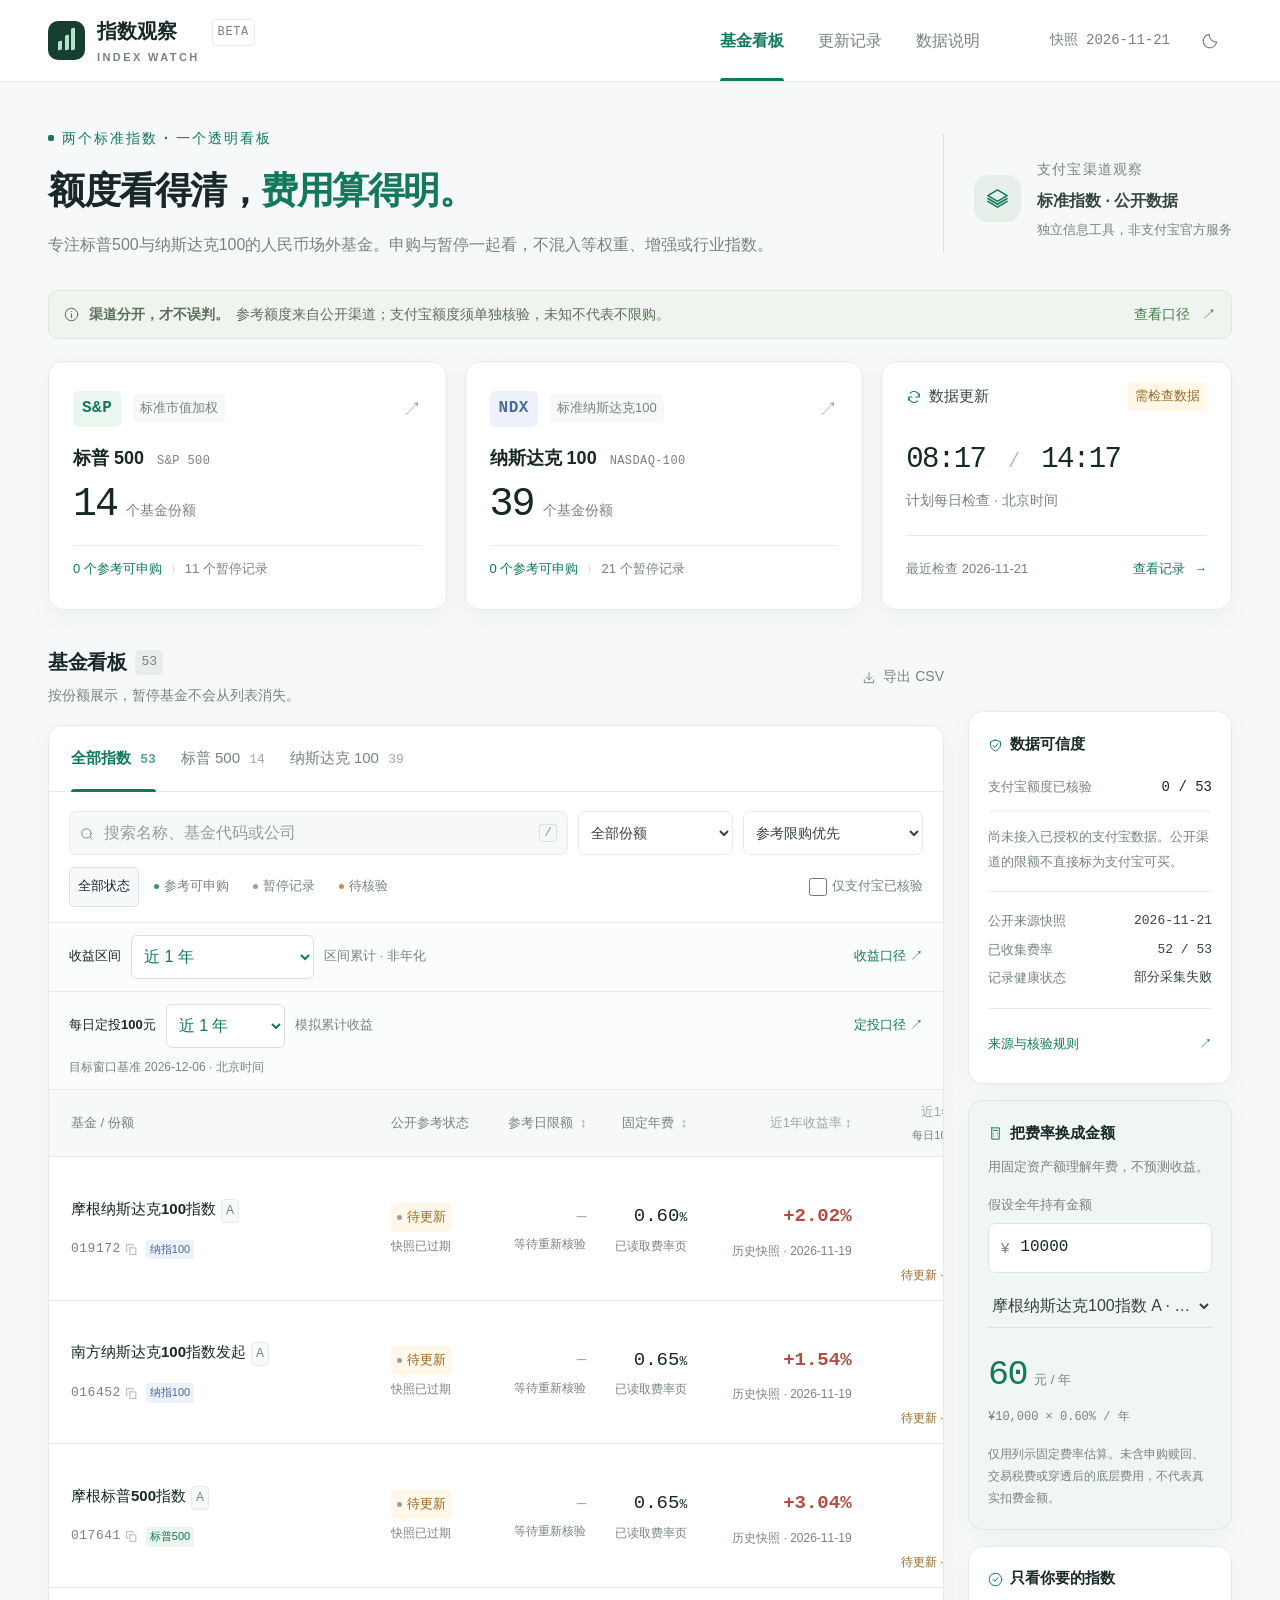
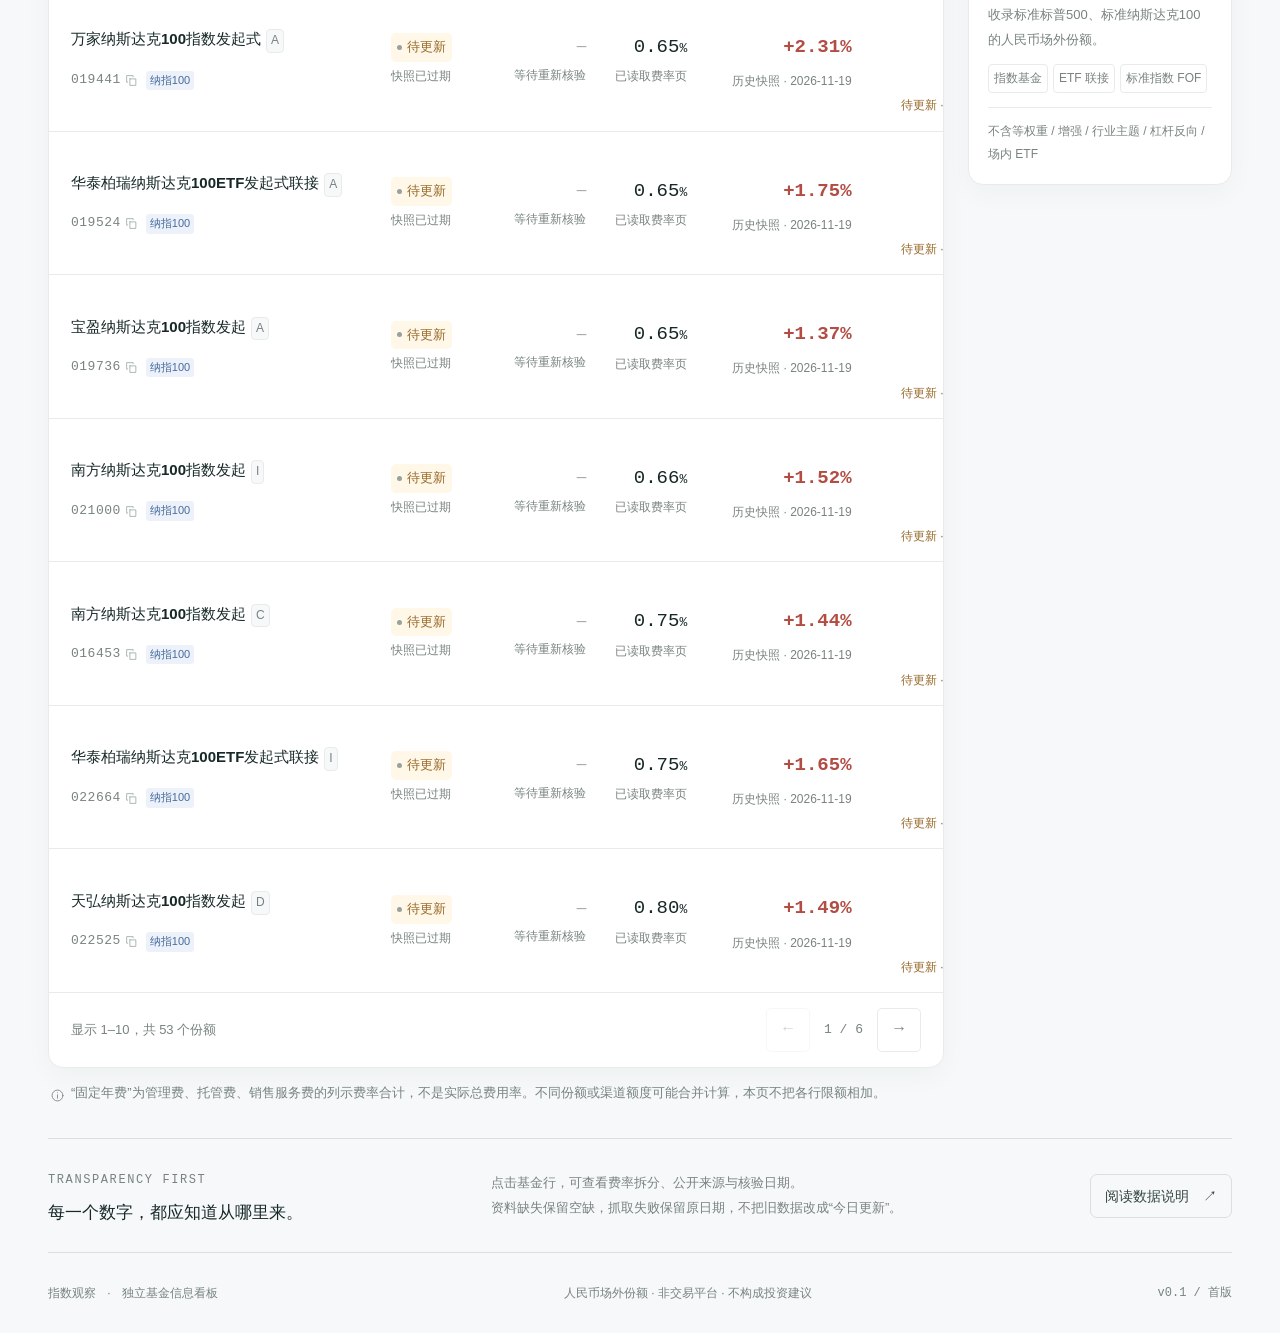
==== site/index.html @ ed798b8a "每日数据更新 2026-11-21 15:12 [skip ci]" ====
<!doctype html>
<html lang="zh-CN">
<head>
<meta charset="utf-8"><meta name="viewport" content="width=device-width,initial-scale=1">
<meta name="description" content="标普500与纳斯达克100场外基金观察站：比较公开申购额度、暂停状态与固定年费，独立标注支付宝渠道核验状态。">
<meta name="theme-color" content="#f6f8fa">
<title>指数观察 · 标普500与纳斯达克100基金看板</title>
<style>:root{--bg:#f6f8fa;--surface:#fff;--ink:#172827;--text:#354542;--muted:#78837f;--line:#e7ece9;--line-strong:#d8e1dc;--green:#13795b;--green-tint:#eaf6ee;--blue:#486b9c;--blue-tint:#edf2fa;--amber:#976827;--amber-tint:#fff7e7;--shadow:0 8px 28px rgba(27,49,40,.035);--radius:15px;--mono:'SFMono-Regular',Consolas,'Liberation Mono',monospace;--font:Inter,-apple-system,BlinkMacSystemFont,'Segoe UI','PingFang SC','Microsoft YaHei','Noto Sans CJK SC',sans-serif}
*{box-sizing:border-box}html{scroll-behavior:smooth;scroll-padding-top:90px}body{margin:0;background:var(--bg);color:var(--text);font-family:var(--font);font-size:16px;-webkit-font-smoothing:antialiased}button,input,select{font:inherit;color:inherit}button,a,input,select{-webkit-tap-highlight-color:transparent}button{cursor:pointer}button{background:none;border:0;padding:0}a{color:inherit;text-decoration:none}button:disabled{cursor:not-allowed;opacity:.35}:is(button,a,input,select):focus-visible{outline:3px solid #8bcdb4;outline-offset:3px}svg{width:18px;height:18px;display:inline-block;vertical-align:middle;flex-shrink:0}h1,h2,h3,p{margin:0}button{transition:background .16s,color .16s,transform .16s}button:active{transform:translateY(1px)}.shell{width:min(1440px,calc(100% - 96px));margin:0 auto}.topbar{height:82px;background:var(--surface);border-bottom:1px solid var(--line)}.header-inner{height:100%;display:flex;align-items:center;justify-content:space-between;gap:28px}.brand{display:flex;align-items:center;gap:12px;color:var(--ink);font-size:20px;font-weight:750;white-space:nowrap}.brand small{display:block;font-size:11px;letter-spacing:2.4px;font-weight:650;margin-top:2px;color:var(--muted)}.brand-mark{display:flex;align-items:flex-end;justify-content:center;gap:3px;width:37px;height:39px;border-radius:10px;background:#183d32;padding:10px}.brand-mark i{width:4px;border-radius:1px;background:#b4e4c7;transform:skewY(-15deg)}.brand-mark i:nth-child(1){height:9px}.brand-mark i:nth-child(2){height:15px}.brand-mark i:nth-child(3){height:22px}.beta{font-size:12px;font-family:var(--mono);letter-spacing:.6px;font-weight:500;border:1px solid var(--line);color:var(--muted);padding:3px 5px;border-radius:4px;align-self:flex-start;margin-top:4px}.topbar nav{display:flex;align-items:center;gap:34px;height:100%;margin-left:auto;margin-right:42px;font-size:16px;color:var(--muted)}.topbar nav a,.topbar nav button{position:relative;height:100%;display:flex;align-items:center}.topbar nav .active{color:var(--green);font-weight:650}.topbar nav .active:after{content:'';position:absolute;bottom:0;left:0;right:0;height:3px;background:var(--green);border-radius:3px 3px 0 0}.header-right{display:flex;align-items:center;gap:18px}.header-date{font-size:14px;color:var(--muted);font-family:var(--mono)}.icon-button{display:inline-flex;align-items:center;justify-content:center;width:32px;height:32px;border-radius:8px;color:var(--muted)}.icon-button:hover{background:var(--bg);color:var(--ink)}.hero{display:flex;align-items:center;justify-content:space-between;gap:24px;padding:45px 0 30px}.eyebrow{display:flex;align-items:center;gap:8px;color:var(--green);font-size:14px;letter-spacing:2px;margin-bottom:15px;font-weight:550}.tiny-square{display:inline-block;background:var(--green);width:6px;height:6px;border-radius:2px}h1{font-size:37px;line-height:1.45;letter-spacing:-1.5px;color:var(--ink);font-weight:730}h1 span{color:var(--green)}.hero-copy>p{font-size:16px;line-height:1.9;color:var(--muted);margin-top:12px}.mobile-br{display:none}.hero-stamp{display:flex;align-items:center;gap:16px;padding:22px 0 12px 30px;border-left:1px solid var(--line-strong);min-width:275px}.stamp-icon{background:#e7efea;padding:12px;border-radius:14px;color:var(--green);display:flex}.stamp-icon svg{width:23px;height:23px}.hero-stamp strong{display:block;font-size:16px;margin-top:6px;font-weight:600}.stamp-label{font-size:14px;color:var(--muted);letter-spacing:1.2px}.hero-stamp small{display:block;color:var(--muted);font-size:13px;margin-top:7px}.notice{display:flex;align-items:center;gap:10px;border:1px solid #e1e9df;border-radius:9px;padding:12px 15px;background:#eff5ee;color:#5b6e59;font-size:14px;line-height:1.6}.notice>span{display:flex}.notice svg{width:15px;height:15px}.notice strong{font-weight:600;margin-right:3px}.notice p{flex:1}.notice button{white-space:nowrap;font-size:14px;color:#477c53}.notice button span{margin-left:8px}.overview{display:grid;grid-template-columns:1fr 1fr .88fr;gap:18px;margin-top:22px;margin-bottom:36px}.overview-card{background:var(--surface);border:1px solid var(--line);border-radius:var(--radius);padding:20px 24px;text-align:left;box-shadow:var(--shadow);overflow:hidden}.overview-card:hover:not(.update-card){border-color:#9fbaa9}.card-top{display:flex;align-items:center;gap:12px}.index-symbol{font-family:var(--mono);font-size:16px;font-weight:700;letter-spacing:.5px;color:var(--green);display:flex;justify-content:center;align-items:center;background:var(--green-tint);border-radius:5px;padding:5px 9px}.ndx-card .index-symbol{background:var(--blue-tint);color:var(--blue)}.chip{font-size:13px;color:var(--muted);background:var(--bg);padding:4px 7px;border-radius:5px}.card-arrow{margin-left:auto;color:#a2ada6;font-size:20px}.index-name{margin-top:17px;color:var(--ink);font-size:18px;font-weight:650}.index-name>span{font-family:var(--mono);font-size:12px;color:var(--muted);letter-spacing:.4px;margin-left:8px;font-weight:400}.card-value{display:flex;align-items:baseline;gap:9px;margin-top:8px}.card-value strong{color:var(--ink);font-family:var(--mono);font-size:40px;font-weight:500;line-height:1.25;letter-spacing:-2px}.card-value>span{font-size:14px;color:var(--muted)}.card-foot{margin-top:15px;padding-top:13px;border-top:1px solid var(--line);color:var(--muted);font-size:13px;display:flex;align-items:center;gap:6px}.card-foot .green-text{color:var(--green)}.card-foot i{height:9px;width:1px;background:var(--line-strong);margin:0 5px}.update-label{font-size:15px;display:flex;align-items:center;gap:7px}.update-label svg{color:var(--green);width:16px;height:16px}.update-card .card-top{justify-content:space-between}.amber{background:var(--amber-tint);color:var(--amber)}.update-time{font-family:var(--mono);font-weight:400;font-size:29px;letter-spacing:-1.6px;margin-top:26px;color:var(--ink)}.update-time span{font-size:20px;color:#b3beb6;margin:0 7px}.update-caption{font-size:14px;color:var(--muted);margin-top:6px}.update-card .card-foot{margin-top:24px;justify-content:space-between}.card-foot button{color:var(--green);font-size:13px}.card-foot button span{margin-left:5px}.workspace{display:grid;grid-template-columns:minmax(0,1fr) 264px;gap:24px;align-items:start}.main-column{min-width:0}.section-heading{display:flex;align-items:center;justify-content:space-between;gap:15px;margin-bottom:18px}.section-heading h2{color:var(--ink);font-size:20px;display:flex;align-items:center;gap:9px;letter-spacing:-.4px}.count-chip{font-family:var(--mono);color:var(--muted);background:#e9edea;padding:2px 6px;border-radius:5px;font-size:13px;font-weight:400;letter-spacing:0}.section-heading p{font-size:14px;color:var(--muted);margin-top:6px}.text-button{display:flex;align-items:center;gap:7px;font-size:14px;padding:8px 0;color:var(--muted);white-space:nowrap}.text-button svg{height:14px;width:14px}.text-button:hover{color:var(--green)}.board{background:var(--surface);border:1px solid var(--line);border-radius:var(--radius);box-shadow:var(--shadow);overflow:hidden}.tabs{display:flex;align-items:center;gap:25px;padding:0 22px;border-bottom:1px solid var(--line);height:59px}.tabs button{height:100%;position:relative;color:var(--muted);font-size:15px;white-space:nowrap}.tabs button span{font-family:var(--mono);font-size:13px;margin-left:5px;opacity:.7}.tabs button.selected{color:var(--green);font-weight:650}.tabs button.selected:after{content:'';height:3px;left:0;right:0;bottom:-1px;background:var(--green);position:absolute;border-radius:3px 3px 0 0}.filterbar{display:flex;gap:10px;padding:19px 20px 12px}.search{display:flex;align-items:center;flex:1;min-width:160px;gap:8px;background:var(--bg);border:1px solid var(--line);border-radius:7px;height:35px;padding:0 10px;color:var(--muted)}.search svg{width:14px;height:14px}.search input{width:100%;background:transparent;border:0;outline:none;font-size:14px;min-width:0}.search input::placeholder{color:#949e98}.search kbd{border:1px solid var(--line-strong);border-radius:3px;font-family:var(--mono);font-size:13px;line-height:16px;padding:0 4px;color:#89968e}.select-wrap select{width:116px;height:35px;border:1px solid var(--line);border-radius:7px;background:var(--surface);padding:0 8px;font-size:14px}.select-wrap:last-child select{width:133px}.statusbar{display:flex;align-items:center;gap:6px;padding:0 20px 15px;flex-wrap:wrap}.statusbar button{display:flex;align-items:center;gap:5px;font-size:13px;color:var(--muted);padding:6px 8px;border:1px solid transparent;border-radius:5px;white-space:nowrap}.statusbar button.chosen{border-color:var(--line-strong);background:var(--bg);color:var(--ink)}.statusbar button:hover{background:var(--bg)}.dot{width:5px;height:5px;border-radius:50%;display:inline-block;flex-shrink:0}.green{background:#309670}.gray{background:#99a19c}.amber-dot{background:#c69249}.only-verified{margin-left:auto;display:flex;align-items:center;gap:5px;color:var(--muted);font-size:13px;white-space:nowrap;cursor:pointer}.only-verified input{width:12px;height:12px;accent-color:var(--green);margin:0}.table-scroll{width:100%;overflow:auto}table{width:100%;border-collapse:collapse;text-align:left}thead{background:var(--bg)}th{padding:12px 10px;border-top:1px solid var(--line);border-bottom:1px solid var(--line);font-weight:500;font-size:13px;color:var(--muted);white-space:nowrap}th:first-child{padding-left:22px;min-width:225px}th:nth-child(3),th:nth-child(4),th:nth-child(5){text-align:right}th:nth-child(6){text-align:center}th button{font-size:inherit}th button span{color:#9caaa0;margin-left:3px}td{padding:15px 10px;border-bottom:1px solid var(--line);vertical-align:middle;height:81px}td:first-child{padding-left:22px}.fund-main{display:flex;align-items:center;gap:9px;max-width:330px}.fund-name{font-size:14px;color:var(--ink);line-height:1.55;text-align:left;font-weight:550}.fund-name:hover{color:var(--green)}.class-badge{background:var(--bg);color:var(--muted);font-size:12px;border:1px solid var(--line);padding:1px 4px;border-radius:4px;margin-left:5px;display:inline-block;font-weight:500}.fund-meta{margin-top:6px;display:flex;align-items:center;gap:8px;color:var(--muted)}.fund-code{font-family:var(--mono);font-size:13px;letter-spacing:.5px;display:inline-flex;align-items:center;gap:4px}.fund-code svg{width:10px;height:10px;color:#a2ada7}.index-pill{border-radius:3px;padding:1px 4px;background:var(--green-tint);color:var(--green);font-size:11px;line-height:1.6;white-space:nowrap}.index-pill.ndx{background:var(--blue-tint);color:var(--blue)}.status-badge{display:inline-flex;align-items:center;gap:5px;padding:4px 6px;background:var(--green-tint);border-radius:5px;color:var(--green);font-size:12px;white-space:nowrap}.status-badge.paused{background:#f0f2f1;color:#8b958f}.status-badge.unknown,.status-badge.stale{background:var(--amber-tint);color:var(--amber)}.status-sub{display:block;font-size:11px;margin-top:5px;color:var(--muted);white-space:nowrap}.number-cell{text-align:right;white-space:nowrap}.quota-number{font-size:18px;font-family:var(--mono);color:var(--ink);font-weight:500}.quota-number .currency{font-size:14px;margin-right:2px}.rate-number{font-size:18px;font-family:var(--mono);color:var(--ink);font-weight:500}.rate-number span{font-size:13px}.cell-sub{display:block;font-size:11px;color:var(--muted);margin-top:5px;white-space:nowrap}.muted-value{font-size:16px;color:#a2aca5;font-family:var(--mono)}.channel-cell{text-align:center;white-space:nowrap}.channel-label{font-size:13px;color:var(--muted);display:inline-block;border-bottom:1px dashed var(--line-strong);padding-bottom:2px}.channel-label.verified{color:var(--green)}.row-more{color:#a2ada7;padding:7px;font-size:19px}.row-more:hover{color:var(--green);background:var(--green-tint);border-radius:5px}tbody tr:hover{background:color-mix(in srgb,var(--green-tint) 30%,var(--surface))}.table-footer{display:flex;align-items:center;justify-content:space-between;padding:15px 22px;font-size:13px;color:var(--muted);gap:10px}.pagination{display:flex;align-items:center;gap:14px;font-family:var(--mono)}.pagination button{display:flex;align-items:center;justify-content:center;border:1px solid var(--line);border-radius:5px;width:26px;height:26px;font-size:16px}.pagination button:hover{background:var(--bg)}.table-note{display:flex;gap:7px;align-items:flex-start;margin:13px 3px 0;font-size:13px;color:var(--muted);line-height:1.8}.table-note svg{height:13px;width:13px;margin-top:3px}.table-note strong{font-weight:500}.sidebar{padding-top:65px;display:flex;flex-direction:column;gap:16px}.side-card{background:var(--surface);border:1px solid var(--line);border-radius:var(--radius);padding:19px;box-shadow:var(--shadow)}.side-title{display:flex;align-items:center;gap:7px;color:var(--ink);margin-bottom:19px}.side-title svg{width:15px;height:15px;color:var(--green)}.side-title h3{font-size:15px;font-weight:650}.trust-row{display:flex;align-items:center;justify-content:space-between;font-size:13px}.trust-row>span{color:var(--muted)}.trust-row strong{font-size:14px;font-family:var(--mono);color:var(--ink);font-weight:500}.trust-track{height:4px;background:var(--bg);border-radius:3px;margin-top:11px;overflow:hidden}.trust-track span{display:block;background:var(--green);height:100%;width:0}.side-muted{font-size:13px;line-height:1.9;color:var(--muted);margin-top:12px}.status-lines{border-top:1px solid var(--line);border-bottom:1px solid var(--line);margin-top:16px;padding:11px 0}.status-lines>div{display:flex;justify-content:space-between;align-items:center;font-size:13px;margin:8px 0;gap:8px}.status-lines span{color:var(--muted)}.status-lines strong{font-weight:400;font-size:13px;font-family:var(--mono)}.side-link{display:flex;justify-content:space-between;align-items:center;width:100%;font-size:13px;margin-top:15px;color:var(--green)}.cost-panel{background:#f0f6f1;border-color:#e0eae1}.cost-panel .side-title{margin-bottom:9px}.cost-panel .side-muted{margin-top:0}.amount-label{display:block;font-size:13px;margin:16px 0 7px;color:var(--muted)}.amount-input{display:flex;gap:9px;align-items:center;padding:10px 12px;background:var(--surface);border:1px solid #dce6dc;border-radius:7px}.amount-input>span{font-size:15px;color:var(--muted)}.amount-input input{width:100%;border:0;background:transparent;outline:none;font-family:var(--mono);font-size:18px;color:var(--ink);-moz-appearance:textfield}.amount-input input::-webkit-inner-spin-button{display:none}.calc-select{width:100%;font-size:13px;background:transparent;border:0;margin-top:11px;padding:6px 0;border-bottom:1px solid #dce6dc;outline:none;text-overflow:ellipsis}.calc-select option{background:var(--surface)}.cost-value{color:var(--green);display:flex;align-items:baseline;gap:7px;margin-top:19px}.cost-value>span{font-family:var(--mono);font-size:35px;letter-spacing:-1.5px}.cost-value small{font-size:13px;color:var(--muted)}.cost-equation{font-family:var(--mono);color:var(--muted);font-size:12px;margin-top:5px}.fineprint{font-size:12px;color:var(--muted);line-height:1.85;margin-top:16px}.scope-panel>p{font-size:13px;line-height:1.9;color:var(--muted)}.scope-tags{display:flex;gap:5px;flex-wrap:wrap;margin-top:11px}.scope-tags span{font-size:12px;border:1px solid var(--line);padding:4px 5px;border-radius:4px;color:var(--muted)}.scope-excluded{font-size:12px;color:var(--muted);border-top:1px solid var(--line);line-height:1.9;padding-top:12px;margin-top:14px}.scope-panel .side-title{margin-bottom:12px}.bottom-note{margin:34px 0 30px;padding:26px 0;border-top:1px solid var(--line-strong);border-bottom:1px solid var(--line-strong);display:flex;justify-content:space-between;align-items:center;gap:24px}.small-label{font-family:var(--mono);font-size:12px;color:var(--muted);letter-spacing:1.6px}.bottom-note h3{margin-top:8px;font-size:17px;line-height:1.6;color:var(--ink);font-weight:550}.bottom-note p{font-size:13px;line-height:1.9;color:var(--muted)}.outline-button{font-size:13px;white-space:nowrap;padding:10px 14px;border:1px solid var(--line-strong);border-radius:7px}.outline-button:hover{background:var(--surface)}.outline-button span{margin-left:10px}.footer{display:flex;align-items:center;justify-content:space-between;gap:20px;font-size:12px;color:var(--muted);padding-bottom:28px;line-height:1.8}.footer-dot{padding:0 8px}.footer button{font-size:12px;font-family:var(--mono)}.empty-state{text-align:center;padding:55px 20px}.empty-state svg{width:32px;height:32px;color:#a2b3a7}.empty-state h3{font-size:18px;margin:14px 0 8px}.empty-state p{font-size:15px;color:var(--muted);line-height:1.8}.primary-button{background:var(--green);color:white;border-radius:7px;padding:11px 19px;font-size:15px;margin-top:18px}.empty-state[hidden]{display:none}.sr-only{position:absolute;width:1px;height:1px;overflow:hidden;clip:rect(0,0,0,0);white-space:nowrap}.skip-link{position:fixed;top:-60px;left:12px;background:var(--green);color:white;padding:10px;z-index:500}.skip-link:focus{top:10px}.toast{position:fixed;left:50%;bottom:30px;transform:translate(-50%,18px);background:#203e33;color:#fff;padding:12px 20px;box-shadow:0 10px 25px #0002;border-radius:9px;font-size:15px;opacity:0;pointer-events:none;transition:all .2s;z-index:999;max-width:calc(100vw - 35px);text-align:center}.toast.visible{opacity:1;transform:translate(-50%,0)}dialog{border:1px solid var(--line);background:var(--surface);color:var(--text);box-shadow:0 24px 100px #10251a2e;border-radius:18px;padding:27px;width:min(620px,calc(100% - 30px));max-height:90vh;overflow:auto}dialog::backdrop{background:#12251b66;backdrop-filter:blur(3px)}.dialog-top{display:flex;align-items:center;justify-content:space-between;gap:15px}.dialog-top .close-dialog{margin-right:-5px;margin-top:-5px}.dialog-index{margin:12px 0}.detail-dialog h2,.info-dialog h2{font-size:22px;line-height:1.6;letter-spacing:-.5px;color:var(--ink);margin-top:15px}.detail-code{display:flex;align-items:center;gap:10px;margin-top:9px;color:var(--muted);font-size:15px}.detail-code button{font-size:14px;color:var(--green)}.detail-grid{display:grid;grid-template-columns:1fr 1fr;gap:12px;margin-top:24px}.detail-stat{padding:16px;background:var(--bg);border:1px solid var(--line);border-radius:10px}.detail-stat label{display:block;font-size:13px;color:var(--muted);margin-bottom:9px}.detail-stat strong{font-family:var(--mono);font-size:24px;color:var(--ink);font-weight:500}.detail-stat small{display:block;color:var(--muted);font-size:13px;margin-top:7px;line-height:1.7}.detail-dialog h3{font-size:16px;color:var(--ink);margin:25px 0 12px}.fee-breakdown{display:grid;grid-template-columns:repeat(3,1fr);gap:8px}.fee-breakdown>div{border:1px solid var(--line);padding:13px;border-radius:8px}.fee-breakdown span{font-size:13px;color:var(--muted);display:block}.fee-breakdown strong{font-family:var(--mono);font-size:18px;font-weight:500;display:block;margin-top:8px}.detail-note{font-size:14px;color:var(--muted);line-height:1.9;margin-top:12px}.detail-notice{padding:12px 15px;border:1px solid #eee2c8;background:var(--amber-tint);border-radius:8px;font-size:14px;color:var(--amber);line-height:1.8;margin-top:18px}.source-link{display:flex;justify-content:space-between;align-items:center;padding:11px 0;border-bottom:1px solid var(--line);font-size:14px;gap:15px}.source-link a{color:var(--green)}.source-link small{color:var(--muted);font-family:var(--mono);font-size:13px}.source-link a:hover{text-decoration:underline}.detail-actions{display:flex;gap:10px;margin-top:22px}.detail-actions button{flex:1;margin:0}.info-dialog section{margin-top:22px}.info-dialog h3{font-size:16px;color:var(--ink);margin:0 0 8px}.info-dialog p{font-size:15px;color:var(--muted);line-height:1.9}.info-dialog p+p{margin-top:10px}.info-dialog code{font-family:var(--mono);font-size:14px;background:var(--bg);padding:2px 4px}.info-dialog a{color:var(--green)}.history-item{position:relative;border-left:1px solid var(--line-strong);padding:0 0 20px 18px;margin-left:5px}.history-item:before{content:'';position:absolute;top:6px;left:-4px;border-radius:50%;width:7px;height:7px;background:var(--green)}.history-item time{font-family:var(--mono);font-size:13px;color:var(--muted)}.history-item h3{margin-top:8px}.noscript-note{padding:30px;background:#fff2d9;text-align:center}.error-color{color:var(--amber)!important}
[data-theme=dark]{--bg:#111c19;--surface:#192521;--ink:#e3eee7;--text:#c8d6cd;--muted:#8a9e92;--line:#2b3a31;--line-strong:#3a5042;--green:#83cfaa;--green-tint:#253e31;--blue:#a2b8db;--blue-tint:#29374a;--amber:#d8b578;--amber-tint:#3a3122;--shadow:none}[data-theme=dark] .notice{background:#223629;border-color:#3d513d;color:#b3c7ad}[data-theme=dark] .notice button{color:#b6dbbd}[data-theme=dark] .cost-panel{background:#21352a;border-color:var(--line)}[data-theme=dark] .count-chip,[data-theme=dark] .stamp-icon{background:#294334}[data-theme=dark] .status-badge.paused{background:#28312b;color:#92a294}[data-theme=dark] .primary-button{color:#123724}[data-theme=dark] .amount-input{border-color:var(--line)}
@media(min-width:1550px){.shell{width:min(1440px,calc(100% - 120px))}.workspace{grid-template-columns:minmax(0,1fr) 282px}.fund-name{font-size:15px}th,td{padding-left:14px;padding-right:14px}}
@media(max-width:1200px){.shell{width:calc(100% - 52px)}.workspace{grid-template-columns:minmax(0,1fr) 238px;gap:18px}.sidebar .side-card{padding:16px}.topbar nav{margin-right:16px;gap:24px}h1{font-size:33px}.hero-stamp{min-width:240px;padding-left:22px}.overview-card{padding:18px}.overview{gap:14px}.index-name>span{display:none}.table-scroll{overflow-x:auto}table{min-width:700px}.only-verified{margin-left:0}.statusbar{gap:3px}.filterbar{flex-wrap:wrap}.search{min-width:170px}.select-wrap select{width:95px}.select-wrap:last-child select{width:124px}.update-time{font-size:26px}.card-foot{font-size:12px}.bottom-note p{max-width:350px}}
@media(max-width:1000px){.workspace{grid-template-columns:1fr}.sidebar{padding-top:4px;display:grid;grid-template-columns:1fr 1fr 1fr;gap:14px}.hero-stamp{display:none}.overview{grid-template-columns:1fr 1fr .9fr}.overview-card{padding:18px}.update-time{font-size:25px}.index-name{font-size:17px}.card-foot{flex-wrap:wrap}.card-foot i{margin:0 2px}.statusbar .only-verified{margin-left:auto}.bottom-note{flex-wrap:wrap}.bottom-note p{max-width:none}.section-heading p{font-size:15px}.fund-name{font-size:15px}.update-card .card-foot{font-size:12px;gap:8px}}
@media(max-width:700px){.shell{width:calc(100% - 32px)}.topbar{height:66px}.brand{font-size:19px;gap:9px}.brand-mark{width:32px;height:34px;padding:9px;gap:3px}.brand-mark i{width:3px}.brand-mark i:nth-child(3){height:19px}.brand small{font-size:11px;letter-spacing:1.8px}.beta{display:none}.topbar nav{display:none}.header-right{gap:8px}.header-date{font-size:12px}.hero{padding:29px 0 21px}.eyebrow{font-size:12px;letter-spacing:1.4px;margin-bottom:11px}h1{font-size:27px;letter-spacing:-1.1px}.hero-copy>p{font-size:14px;margin-top:10px;line-height:1.9}.mobile-br{display:inline}.notice{align-items:flex-start;padding:10px 12px;font-size:13px;gap:7px}.notice>span{margin-top:2px}.notice p{line-height:1.85}.notice button{display:none}.notice strong{font-weight:650}.overview{grid-template-columns:1fr 1fr;gap:11px;margin-top:16px;margin-bottom:25px}.overview-card{padding:15px 14px;border-radius:12px}.card-top{gap:6px}.index-symbol{font-size:13px;padding:4px 6px}.card-top .chip{font-size:11px;padding:3px 4px}.card-arrow{display:none}.index-name{font-size:16px;margin-top:13px}.card-value{gap:7px;margin-top:9px}.card-value strong{font-size:33px}.card-value>span{font-size:12px}.card-foot{font-size:11px;gap:3px;margin-top:13px;padding-top:10px;min-height:23px}.card-foot i{margin:0 2px}.update-card{grid-column:1/-1;display:grid;grid-template-columns:1fr auto;align-items:center;gap:8px 15px;padding:12px 15px}.update-card .card-top{display:contents}.update-label{font-size:13px;grid-column:1;grid-row:1}.update-card .chip{grid-column:2;grid-row:1;font-size:12px;justify-self:end}.update-time{font-size:21px;margin:0;grid-row:2;grid-column:1;letter-spacing:-1px}.update-time span{font-size:16px}.update-caption{font-size:12px;margin:0;grid-row:3;grid-column:1}.update-card .card-foot{grid-row:2/4;grid-column:2;display:block;margin:0;padding:0;border:0;text-align:right;font-size:12px}.update-card .card-foot button{display:block;margin-top:7px;font-size:12px;margin-left:auto}.section-heading{margin-bottom:13px}.section-heading h2{font-size:19px}.section-heading p{font-size:13px}.text-button{font-size:13px}.tabs{padding:0 14px;gap:20px;height:53px}.tabs button{font-size:14px}.tabs button span{font-size:12px;margin-left:3px}.filterbar{padding:15px 13px 11px;gap:8px}.search{flex-basis:100%;height:36px}.search input{font-size:15px}.search kbd{display:none}.select-wrap{flex:1}.select-wrap select,.select-wrap:last-child select{width:100%;height:32px;font-size:13px}.statusbar{padding:0 11px 12px;gap:2px}.statusbar button{font-size:12px;padding:5px 6px}.statusbar .only-verified{margin-left:0;flex-basis:100%;margin-top:8px;padding-left:6px;font-size:13px}.table-scroll{position:relative}table{min-width:665px}th:first-child,td:first-child{padding-left:15px;min-width:220px}th{font-size:12px;padding:11px 8px}td{padding:14px 8px;height:80px}.fund-name{font-size:14px}.table-footer{font-size:12px;padding:13px 14px}.table-note{font-size:12px;margin-top:10px}.sidebar{grid-template-columns:1fr 1fr;gap:12px}.scope-panel{grid-column:1/-1}.sidebar .side-card{padding:15px;border-radius:12px}.side-title h3{font-size:14px}.side-title{gap:5px;margin-bottom:15px}.side-muted{font-size:12px}.trust-row{display:block;font-size:12px}.trust-row strong{display:block;margin-top:6px;font-size:16px}.status-lines>div{font-size:12px;gap:4px}.status-lines strong{font-size:11px}.side-link{font-size:12px}.amount-label{font-size:12px}.amount-input{padding:9px}.amount-input input{font-size:16px}.calc-select{font-size:12px}.cost-value>span{font-size:30px}.cost-value small{font-size:11px}.cost-equation{font-size:11px;line-height:1.6}.fineprint{font-size:11px}.scope-panel>p{font-size:13px}.scope-panel .side-title{margin-bottom:8px}.scope-tags{margin-top:10px}.scope-excluded{font-size:12px}.bottom-note{margin:23px 0;padding:21px 0;gap:16px}.bottom-note h3{font-size:16px}.bottom-note p{font-size:13px}.bottom-note .outline-button{font-size:13px}.footer{flex-wrap:wrap;justify-content:space-between;gap:10px;font-size:11px;padding-bottom:24px}.footer>span:nth-child(2){flex-basis:100%;order:3}.footer button{font-size:11px}.detail-dialog,.info-dialog{padding:20px;border-radius:14px;max-height:90vh}.detail-dialog h2,.info-dialog h2{font-size:20px}.detail-grid{gap:9px}.detail-stat{padding:13px}.detail-stat strong{font-size:21px}.fee-breakdown{gap:6px}.fee-breakdown>div{padding:11px 8px}.fee-breakdown strong{font-size:16px}.source-link{align-items:flex-start}.source-link small{font-size:12px;white-space:nowrap}.detail-actions{flex-direction:column}.detail-actions button{padding:12px}.info-dialog p{font-size:14px}}
@media(prefers-reduced-motion:reduce){*{scroll-behavior:auto!important;transition:none!important}}

.mobile-table-hint{display:none}@media(max-width:700px){.mobile-table-hint{display:block;padding:0 16px 12px;font-size:12px;color:var(--muted);line-height:1.7}}

/* Historical return periods */
.performancebar{display:flex;align-items:center;gap:10px;padding:12px 20px;border-top:1px solid var(--line);font-size:13px;color:var(--muted);background:color-mix(in srgb,var(--green-tint) 25%,var(--surface));flex-wrap:wrap}
.performancebar label{color:var(--ink);font-weight:550}.performancebar select{font-size:14px;border:1px solid var(--line-strong);background:var(--surface);border-radius:6px;padding:6px 25px 6px 8px;color:var(--green);min-height:32px}.performancebar>button{margin-left:auto;color:var(--green);font-size:13px}.performancebar>span{font-size:12px}.return-heading{min-width:116px}.return-cell{min-width:116px}.return-value{font-family:var(--mono);font-size:17px;font-weight:550;white-space:nowrap}.return-value:hover{text-decoration:underline;text-underline-offset:4px}.return-positive{color:#b34c43}.return-negative{color:var(--green)}.return-neutral{color:var(--ink)}[data-theme="dark"] .return-positive{color:#ef9388}.return-detail-tag{font-size:13px;font-weight:400;color:var(--muted);margin-left:5px}.return-detail-grid{display:grid;grid-template-columns:repeat(3,minmax(0,1fr));gap:8px}.return-detail-grid>div{padding:13px 10px;border:1px solid var(--line);border-radius:8px;min-width:0}.return-detail-grid span{display:block;font-size:13px;color:var(--muted)}.return-detail-grid strong{display:block;font:500 17px var(--mono);margin:9px 0}.return-detail-grid small{display:block;font:9px/1.7 var(--mono);color:var(--muted)}
@media(min-width:1001px){.workspace table{min-width:850px}}
@media(max-width:1000px){.workspace table{min-width:820px}}
@media(max-width:700px){.performancebar{padding:10px 13px;gap:8px}.performancebar select{font-size:13px}.performancebar>span{font-size:11px}.performancebar>button{font-size:12px}.workspace table{min-width:790px}.return-detail-grid{grid-template-columns:repeat(2,minmax(0,1fr))}.return-detail-grid strong{font-size:18px}}

/* Comfortable reading sizes and touch-friendly layouts. */
body{line-height:1.6;text-size-adjust:100%;-webkit-text-size-adjust:100%}
.filterbar{flex-wrap:wrap}.search{height:44px;min-width:180px}.search input{font-size:16px}.select-wrap select,.select-wrap:last-child select{height:44px;width:155px;font-size:14px}.select-wrap:last-child select{width:180px}
.statusbar button{min-height:40px}.only-verified{min-height:40px}.only-verified input{width:18px;height:18px}.icon-button{width:44px;height:44px}.pagination button{width:44px;height:44px;font-size:16px}.tabs{height:66px}.tabs button{font-size:15px}
.workspace table{min-width:980px}.fund-name{font-size:15px;line-height:1.65;min-height:40px}.fund-code{min-height:36px;font-size:13px}.fund-code svg{width:13px;height:13px}.fund-meta{margin-top:2px;flex-wrap:wrap}.class-badge{font-size:12px}.status-badge{font-size:13px}.status-sub,.cell-sub{font-size:12px;line-height:1.6}.quota-number,.rate-number,.return-value{font-size:19px}.return-value{min-height:40px}.row-more{min-width:44px;min-height:44px}.channel-label{min-height:40px;display:inline-flex;align-items:center}.return-heading,.return-cell{min-width:150px}
.performancebar select{font-size:16px;min-height:44px}.performancebar>span,.performancebar>button{font-size:13px}.performancebar>button{min-height:44px}.amount-input input,.calc-select{font-size:16px}.calc-select{min-height:44px}.primary-button,.outline-button{min-height:44px;font-size:14px}.text-button,.side-link,.card-foot button{min-height:40px}.return-detail-grid strong{font-size:21px}.return-detail-grid small{font-size:12px;overflow-wrap:anywhere}.return-detail-grid span{font-size:13px}.source-link{overflow-wrap:anywhere}.source-link a{min-width:0}.source-link small{font-size:12px;white-space:normal}.detail-code{flex-wrap:wrap}.detail-code button{min-height:44px}.detail-note,.detail-notice,.info-dialog p{font-size:14px}.fee-breakdown span{font-size:13px}.detail-stat label,.detail-stat small{font-size:13px}.table-note,.bottom-note p{font-size:13px}.sidebar,.side-card,.overview-card{min-width:0}.table-scroll{max-width:100%;overscroll-behavior-x:contain}
@media(min-width:701px) and (max-width:1240px){.workspace{grid-template-columns:minmax(0,1fr)}.sidebar{padding-top:4px;display:grid;grid-template-columns:repeat(3,minmax(0,1fr))}.hero-stamp{display:none}.scope-panel{grid-column:auto}}
@media(max-width:700px){
 .shell{width:calc(100% - 28px)}.topbar{height:76px}.header-inner{gap:12px}.header-date{display:none}.brand{font-size:20px}.brand small{font-size:10px}.hero{padding:28px 0 22px}h1{font-size:30px;line-height:1.5}.hero-copy>p{font-size:15px}.eyebrow{font-size:12px;letter-spacing:1px}.notice{font-size:13px;line-height:1.85}
 .overview{grid-template-columns:repeat(2,minmax(0,1fr));gap:10px}.overview-card{padding:16px 12px}.overview-card .card-top .chip{display:none}.index-symbol{font-size:13px}.index-name{font-size:16px}.card-value{flex-wrap:wrap;gap:4px 8px}.card-value strong{font-size:36px}.card-value>span{font-size:12px}.card-foot{font-size:12px;flex-wrap:wrap;gap:4px;line-height:1.7}.card-foot i{display:none}
 .update-card{display:block;grid-column:1/-1;padding:16px}.update-card .card-top{display:flex;justify-content:space-between}.update-card .card-top .chip{display:inline-block;font-size:12px}.update-label{font-size:14px}.update-time{font-size:28px;margin-top:12px;letter-spacing:-1px}.update-time span{font-size:20px}.update-caption{font-size:13px;margin-top:4px}.update-card .card-foot{display:flex;justify-content:space-between;margin-top:14px;padding-top:10px;border-top:1px solid var(--line);text-align:left;font-size:13px}.update-card .card-foot button{display:inline-block;font-size:13px;margin:0}
 .section-heading{align-items:flex-start}.section-heading h2{font-size:20px}.section-heading p{font-size:13px}.text-button{font-size:13px}.tabs{height:auto;min-height:64px;gap:0;padding:0 8px;justify-content:space-between}.tabs button{flex:1;min-width:0;min-height:64px;padding:8px 4px;font-size:14px;white-space:normal;line-height:1.5}.tabs button span{display:block;font-size:12px;margin:3px 0 0}
 .filterbar{display:grid;grid-template-columns:repeat(2,minmax(0,1fr));padding:16px 14px 12px;gap:10px}.search{grid-column:1/-1;min-width:0;height:46px}.search input{font-size:16px}.select-wrap{min-width:0}.select-wrap select,.select-wrap:last-child select{width:100%;min-width:0;height:44px;font-size:16px;text-overflow:ellipsis}.statusbar{padding:0 10px 12px;gap:2px}.statusbar button{font-size:13px;min-height:44px;padding:6px}.statusbar .only-verified{font-size:14px;min-height:44px;margin-top:5px;gap:8px}
 .performancebar{padding:12px 14px;gap:8px 10px;font-size:14px}.performancebar label{font-size:14px}.performancebar select{flex:1;min-width:0;max-width:100%;font-size:16px;min-height:44px}.performancebar>span{font-size:12px}.performancebar>button{font-size:13px;min-height:44px}
 .mobile-table-hint{font-size:12px;padding:12px 14px 4px;line-height:1.75}.workspace table{display:block;min-width:0;width:100%}.table-scroll{overflow:visible}.table-scroll thead{position:absolute;width:1px;height:1px;overflow:hidden;clip:rect(0,0,0,0);white-space:nowrap}.table-scroll tbody{display:grid;gap:12px;padding:12px;background:var(--bg)}.table-scroll tbody tr{display:grid;grid-template-columns:repeat(2,minmax(0,1fr));gap:14px 12px;padding:16px 14px;background:var(--surface);border:1px solid var(--line);border-radius:12px}.table-scroll tbody td{display:block;min-width:0;min-height:0;width:auto;height:auto;padding:0;border:0;text-align:left;white-space:normal}.table-scroll tbody td:first-child{grid-column:1/-1;min-width:0;padding-bottom:10px;border-bottom:1px solid var(--line)}.table-scroll tbody td[data-label]::before{content:attr(data-label);display:block;font-size:12px;line-height:1.6;color:var(--muted);margin-bottom:5px}.table-scroll tbody td:last-child{grid-column:1/-1;border-top:1px solid var(--line);padding-top:8px}.fund-main{max-width:none;min-width:0}.fund-name{font-size:16px;min-height:44px;overflow-wrap:anywhere}.fund-code{font-size:14px;min-height:44px}.fund-code svg{width:14px;height:14px}.fund-meta{gap:6px 12px}.index-pill{font-size:12px}.class-badge{font-size:12px}.status-badge{font-size:13px;white-space:normal}.status-sub,.cell-sub{font-size:12px;white-space:normal;overflow-wrap:anywhere}.quota-number,.rate-number,.return-value{font-size:20px}.return-value{min-height:44px;text-align:left}.muted-value{font-size:16px}.channel-label{min-height:44px;font-size:14px}.row-more{display:flex;align-items:center;justify-content:space-between;min-height:44px;width:100%;padding:0 4px;color:var(--green);font-size:18px}.row-more::before{content:'查看详情';font:14px var(--font)}
 .table-footer{font-size:12px;flex-wrap:wrap;gap:12px;padding:14px}.pagination{margin-left:auto;gap:12px}.table-note{font-size:13px}.sidebar{display:grid;grid-template-columns:minmax(0,1fr);gap:14px;padding-top:8px}.sidebar .side-card{padding:20px}.scope-panel{grid-column:auto}.side-title h3{font-size:17px}.side-muted,.scope-panel>p{font-size:14px}.trust-row{display:flex;font-size:14px}.trust-row strong{font-size:16px;margin:0}.status-lines>div{font-size:14px;gap:12px}.status-lines strong{font-size:13px}.side-link,.amount-label{font-size:14px}.amount-input input,.calc-select{font-size:16px}.cost-value>span{font-size:36px}.cost-value small,.cost-equation,.fineprint,.scope-excluded,.scope-tags span{font-size:13px}
 .bottom-note{gap:18px}.bottom-note h3{font-size:18px}.bottom-note p{font-size:14px}.bottom-note .outline-button{font-size:14px}.footer{font-size:12px}.footer button{font-size:12px;min-height:44px}.detail-dialog,.info-dialog{padding:20px 16px;max-width:calc(100% - 20px);max-height:calc(100dvh - 24px)}.detail-dialog h2,.info-dialog h2{font-size:22px}.detail-stat{padding:12px}.detail-stat strong{font-size:22px}.return-detail-grid{grid-template-columns:repeat(2,minmax(0,1fr));gap:10px}.return-detail-grid strong{font-size:21px}.return-detail-grid small{font-size:12px}.fee-breakdown{grid-template-columns:1fr}.fee-breakdown>div{display:flex;align-items:center;justify-content:space-between;gap:12px}.fee-breakdown strong{font-size:18px;margin:0}.detail-note,.detail-notice,.info-dialog p{font-size:14px}.source-link{gap:10px;flex-wrap:wrap;font-size:14px}.source-link small{font-size:12px;white-space:normal}.detail-actions{flex-direction:column}.detail-actions button{min-height:48px}.toast{font-size:14px}
}
@media(max-width:400px){.filterbar{grid-template-columns:minmax(0,1fr)}.table-scroll tbody tr{padding:14px 12px;gap:12px 10px}.return-detail-grid{grid-template-columns:minmax(0,1fr)}.detail-grid{grid-template-columns:minmax(0,1fr)}.section-heading{flex-wrap:wrap}.section-heading .text-button{margin-left:auto}}

/* Rolling-calendar weekday contributions, kept separate from lump-sum returns. */
.dcabar{border-top:1px solid var(--line);flex-wrap:wrap}.dcabar small{flex-basis:100%;font-size:12px;color:var(--muted);line-height:1.6}.dca-heading,.dca-cell{min-width:168px}.dca-heading small{display:block;font-size:11px;color:var(--muted);font-weight:400;margin-top:4px}.dca-cell .cell-sub{white-space:normal}.dca-detail-grid{display:grid;grid-template-columns:repeat(2,minmax(0,1fr));gap:10px}.dca-detail-grid>div{padding:14px;border:1px solid var(--line);border-radius:9px;min-width:0}.dca-detail-grid .selected-dca{border-color:var(--green)}.dca-detail-grid>div>span{display:block;color:var(--muted);font-size:13px}.dca-detail-grid strong{display:block;font:500 22px var(--mono);margin:10px 0}.dca-detail-grid p{font-size:14px;line-height:1.7;margin:6px 0}.dca-detail-grid dl{font-size:13px;margin:12px 0}.dca-detail-grid dl div{display:flex;justify-content:space-between;gap:10px;margin:6px 0}.dca-detail-grid dt{color:var(--muted)}.dca-detail-grid dd{margin:0;text-align:right;overflow-wrap:anywhere}.dca-detail-grid small{display:block;font:12px/1.8 var(--mono);color:var(--muted);overflow-wrap:anywhere}
@media(min-width:701px){.workspace table{min-width:1160px}}
@media(max-width:700px){.dcabar label{flex-basis:auto}.dcabar small{font-size:12px}.dca-heading,.dca-cell{min-width:0}.dca-detail-grid{grid-template-columns:minmax(0,1fr)}.dca-cell .return-value{font-size:20px}}
</style>
</head>
<body>
<a class="skip-link" href="#funds">跳到基金列表</a>
<header class="topbar">
 <div class="shell header-inner">
  <a class="brand" href="#" aria-label="指数观察首页"><span class="brand-mark" aria-hidden="true"><i></i><i></i><i></i></span><span>指数观察<small>INDEX WATCH</small></span><span class="beta">BETA</span></a>
  <nav aria-label="主导航"><a class="active" href="#funds">基金看板</a><button data-modal="history">更新记录</button><button data-modal="method">数据说明</button></nav>
  <div class="header-right"><span id="snapshot-badge" class="header-date"></span><button class="icon-button" id="theme-toggle" aria-label="切换深色模式" title="切换深色模式"><span data-icon="moon"></span></button></div>
 </div>
</header>
<main class="shell">
 <section class="hero">
  <div class="hero-copy"><div class="eyebrow"><span class="tiny-square"></span> 两个标准指数 · 一个透明看板</div><h1>额度看得清，<span>费用算得明。</span></h1><p>专注标普500与纳斯达克100的人民币场外基金。<br class="mobile-br">申购与暂停一起看，不混入等权重、增强或行业指数。</p></div>
  <div class="hero-stamp"><span class="stamp-icon" data-icon="layers"></span><div><span class="stamp-label">支付宝渠道观察</span><strong>标准指数 · 公开数据</strong><small>独立信息工具，非支付宝官方服务</small></div></div>
 </section>
 <div class="notice" id="scope-notice"><span data-icon="info"></span><p><strong>渠道分开，才不误判。</strong> 参考额度来自公开渠道；支付宝额度须单独核验，未知不代表不限购。</p><button data-modal="method">查看口径 <span aria-hidden="true">↗</span></button></div>
 <section class="overview" aria-label="指数概览">
  <button class="overview-card sp-card" data-index="sp500"><div class="card-top"><span class="index-symbol">S&P</span><span class="chip">标准市值加权</span><span class="card-arrow">↗</span></div><div class="index-name">标普 500 <span>S&P 500</span></div><div class="card-value"><strong id="sp-count">—</strong><span>个基金份额</span></div><div class="card-foot" id="sp-foot">加载中</div></button>
  <button class="overview-card ndx-card" data-index="nasdaq100"><div class="card-top"><span class="index-symbol">NDX</span><span class="chip">标准纳斯达克100</span><span class="card-arrow">↗</span></div><div class="index-name">纳斯达克 100 <span>NASDAQ-100</span></div><div class="card-value"><strong id="ndx-count">—</strong><span>个基金份额</span></div><div class="card-foot" id="ndx-foot">加载中</div></button>
  <article class="overview-card update-card"><div class="card-top"><span class="update-label"><span data-icon="refresh"></span> 数据更新</span><span id="run-badge" class="chip amber">首版预览</span></div><div class="update-time">08:17 <span>/</span> 14:17</div><div class="update-caption">计划每日检查 · 北京时间</div><div class="card-foot"><span id="run-description">更新任务尚未部署</span><button data-modal="history" aria-label="查看更新记录">查看记录 <span>→</span></button></div></article>
 </section>
 <section class="workspace" id="funds">
  <div class="main-column">
   <div class="section-heading"><div><h2>基金看板 <span id="total-count" class="count-chip"></span></h2><p>按份额展示，暂停基金不会从列表消失。</p></div><button class="text-button" id="export-button"><span data-icon="download"></span> 导出 CSV</button></div>
   <div class="board">
    <div class="tabs" role="tablist" aria-label="选择指数"><button role="tab" aria-selected="true" data-tab="all" class="selected">全部指数 <span id="tab-all"></span></button><button role="tab" aria-selected="false" data-tab="sp500">标普 500 <span id="tab-sp"></span></button><button role="tab" aria-selected="false" data-tab="nasdaq100">纳斯达克 100 <span id="tab-ndx"></span></button></div>
    <div class="filterbar"><label class="search"><span data-icon="search"></span><input id="search" type="search" placeholder="搜索名称、基金代码或公司" aria-label="搜索基金"><kbd>/</kbd></label><label class="select-wrap"><span class="sr-only">份额类别</span><select id="class-filter"><option value="all">全部份额</option><option value="A">A 类</option><option value="C">C 类</option><option value="other">D / E / I 类</option></select></label><label class="select-wrap"><span class="sr-only">排序方式</span><select id="sort-select"><option value="smart">参考限购优先</option><option value="fee-asc">年费从低到高</option><option value="fee-desc">年费从高到低</option><option value="limit-desc">额度从高到低</option><option value="return-desc">收益率从高到低</option><option value="return-asc">收益率从低到高</option><option value="dca-desc">定投收益率从高到低</option><option value="dca-asc">定投收益率从低到高</option><option value="code">基金代码</option></select></label></div>
    <div class="statusbar" role="group" aria-label="筛选申购状态"><button data-status="all" class="chosen">全部状态</button><button data-status="available"><i class="dot green"></i>参考可申购</button><button data-status="paused"><i class="dot gray"></i>暂停记录</button><button data-status="unknown"><i class="dot amber-dot"></i>待核验</button><label class="only-verified"><input type="checkbox" id="verified-only"><span>仅支付宝已核验</span></label></div>
    <div class="performancebar"><label for="return-period">收益区间</label><select id="return-period"><option value="1y">近 1 年</option><option value="2y">近 2 年</option><option value="3y">近 3 年</option><option value="4y">近 4 年</option><option value="5y">近 5 年</option><option value="all">全部（可得历史）</option></select><span>区间累计 · 非年化</span><button data-modal="returns">收益口径 <span aria-hidden="true">↗</span></button></div>
    <div class="performancebar dcabar"><label for="dca-period">每日定投100元</label><select id="dca-period"><option value="1y">近 1 年</option><option value="2y">近 2 年</option><option value="3y">近 3 年</option><option value="all">全部历史</option></select><span>模拟累计收益</span><button data-modal="dca">定投口径 <span aria-hidden="true">↗</span></button><small id="dca-window-note"></small></div>
    <p class="mobile-table-hint">手机端按卡片展示，点基金名称可查看详情。</p><div class="table-scroll"><table><thead><tr><th scope="col">基金 / 份额</th><th scope="col">公开参考状态</th><th scope="col"><button id="sort-limit">参考日限额 <span>↕</span></button></th><th scope="col"><button id="sort-fee">固定年费 <span>↕</span></button></th><th scope="col" class="return-heading" aria-sort="none"><button id="sort-return"><span id="return-heading-label">近1年收益率</span><span id="return-sort-icon" aria-hidden="true">↕</span></button></th><th scope="col" class="dca-heading" aria-sort="none"><button id="sort-dca"><span id="dca-heading-label">近1年定投</span><span id="dca-sort-icon" aria-hidden="true">↕</span></button><small>每日100元 · 模拟</small></th><th scope="col">支付宝核验</th><th scope="col"><span class="sr-only">查看详情</span></th></tr></thead><tbody id="fund-rows"></tbody></table></div>
    <div id="empty-state" class="empty-state" hidden><span data-icon="search"></span><h3>没有符合条件的基金</h3><p id="empty-description">试试更换关键词或筛选条件。</p><button id="reset-button" class="primary-button">重置筛选</button></div>
    <div class="table-footer"><span id="result-count" aria-live="polite"></span><div class="pagination"><button id="prev-page" aria-label="上一页">←</button><span id="page-label"></span><button id="next-page" aria-label="下一页">→</button></div></div>
   </div>
   <div class="table-note"><span data-icon="info"></span><p>“固定年费”为管理费、托管费、销售服务费的列示费率合计，不是实际总费用率。不同份额或渠道额度可能合并计算，<strong>本页不把各行限额相加。</strong></p></div>
  </div>
  <aside class="sidebar">
   <section class="side-card status-panel"><div class="side-title"><span data-icon="shield"></span><h3>数据可信度</h3></div><div class="trust-row"><span>支付宝额度已核验</span><strong id="verified-count">0 / 53</strong></div><div class="trust-track"><span id="trust-progress"></span></div><p class="side-muted" id="trust-copy">尚未接入已授权的支付宝数据。公开渠道的限额不直接标为支付宝可买。</p><div class="status-lines"><div><span>公开来源快照</span><strong id="snapshot-date">—</strong></div><div><span>已收集费率</span><strong id="fee-coverage">—</strong></div><div><span>记录健康状态</span><strong id="health-state">预览</strong></div></div><button class="side-link" data-modal="method">来源与核验规则 <span>↗</span></button></section>
   <section class="side-card cost-panel"><div class="side-title"><span data-icon="calculator"></span><h3>把费率换成金额</h3></div><p class="side-muted">用固定资产额理解年费，不预测收益。</p><label class="amount-label" for="principal">假设全年持有金额</label><div class="amount-input"><span>¥</span><input type="number" id="principal" min="0" max="1000000000" step="1000" value="10000" inputmode="decimal" aria-label="全年固定持有金额"></div><label class="sr-only" for="calc-fund">计算使用的基金</label><select id="calc-fund" class="calc-select"></select><div class="cost-value"><span id="calc-result">60</span><small>元 / 年</small></div><div class="cost-equation" id="calc-equation"></div><p class="fineprint">仅用列示固定费率估算。未含申购赎回、交易税费或穿透后的底层费用，不代表真实扣费金额。</p></section>
   <section class="side-card scope-panel"><div class="side-title"><span data-icon="check-circle"></span><h3>只看你要的指数</h3></div><p>收录标准标普500、标准纳斯达克100的人民币场外份额。</p><div class="scope-tags"><span>指数基金</span><span>ETF 联接</span><span>标准指数 FOF</span></div><div class="scope-excluded">不含等权重 / 增强 / 行业主题 / 杠杆反向 / 场内 ETF</div></section>
  </aside>
 </section>
 <section class="bottom-note"><div><span class="small-label">TRANSPARENCY FIRST</span><h3>每一个数字，都应知道从哪里来。</h3></div><p>点击基金行，可查看费率拆分、公开来源与核验日期。<br>资料缺失保留空缺，抓取失败保留原日期，不把旧数据改成“今日更新”。</p><button class="outline-button" data-modal="method">阅读数据说明 <span>↗</span></button></section>
</main>
<footer class="shell footer"><span>指数观察 <span class="footer-dot">·</span> 独立基金信息看板</span><span>人民币场外份额 · 非交易平台 · 不构成投资建议</span><button data-modal="about">v0.1 / 首版</button></footer>
<dialog id="detail-dialog" class="detail-dialog" aria-labelledby="detail-title"><div id="detail-content"></div></dialog>
<dialog id="info-dialog" class="info-dialog" aria-labelledby="info-title"><div class="dialog-top"><span class="small-label">INDEX WATCH / NOTES</span><button class="icon-button close-dialog" aria-label="关闭"><span data-icon="x"></span></button></div><div id="info-content"></div></dialog>
<div id="toast" class="toast" role="status" aria-live="polite"></div>
<noscript><div class="noscript-note">此看板需要 JavaScript 才能显示筛选和基金数据。请启用 JavaScript，或读取发布包中的 data/funds.json。</div></noscript>
<script id="seed-data" type="application/json">{"dataset":{"meta":{"version":"0.1.0","snapshot_date":"2026-11-21","generated_at":"2026-11-21T15:11:23+08:00","mode":"collected","title":"指数观察","source_note":"首版公开快照；支付宝渠道尚未核验。部分暂停记录来自前次查询，已独立标注。","schedule_timezone":"Asia/Shanghai","schedule_times":["08:17","14:17"],"schedule_active":true,"reference_ttl_hours":36,"fee_ttl_days":90,"catalog_count":53,"coverage_note":"首版人工白名单，不承诺穷尽市场；按份额代码计数。"},"funds":[{"code":"017641","name":"摩根标普500指数 A","manager":"摩根","index":"sp500","share_class":"A","structure":"index","currency":"CNY","benchmark":"S\u0026P 500","profile_url":"https://fundf10.eastmoney.com/jbgk_017641.html","fee_url":"https://fundf10.eastmoney.com/jjfl_017641.html","fees":{"management":0.5,"custody":0.15,"sales":0.0,"total":0.65,"subscription_standard":1.2,"subscription_alipay":null,"source_url":"https://fundf10.eastmoney.com/jjfl_017641.html","source_label":"天天基金公开费率页","checked_at":"2026-11-21T15:11:23+08:00","verification":"page","error":null},"reference":{"status":"limited","daily_limit":10.0,"source_url":"https://fundf10.eastmoney.com/jjfl_017641.html","source_label":"天天基金公开交易页","observed_at":"2026-11-21T15:11:23+08:00","verification":"page","note":"仅代表天天基金公开口径，非支付宝可买确认。暂停状态优先于页面残留旧限额。","last_attempt_at":"2026-11-21T15:11:23+08:00","error":null,"unlimited":false,"source_displayed_limit":10.0,"raw_status":"限大额","raw_limit":"10.00元"},"alipay":{"status":"unknown","daily_limit":null,"checked_at":null,"expires_at":null,"evidence_url":null,"scope":null,"note":"未接入支付宝已授权数据；需在支付宝搜索基金代码核验。"},"quota_group":null,"fee_note":"三项固定费率合计不含交易成本、税费及一次性申购赎回费用。"},{"code":"019305","name":"摩根标普500指数 C","manager":"摩根","index":"sp500","share_class":"C","structure":"index","currency":"CNY","benchmark":"S\u0026P 500","profile_url":"https://fundf10.eastmoney.com/jbgk_019305.html","fee_url":"https://fundf10.eastmoney.com/jjfl_019305.html","fees":{"management":0.5,"custody":0.15,"sales":0.3,"total":0.95,"subscription_standard":0.0,"subscription_alipay":null,"source_url":"https://fundf10.eastmoney.com/jjfl_019305.html","source_label":"天天基金公开费率页","checked_at":"2026-11-21T15:11:23+08:00","verification":"page","error":null},"reference":{"status":"limited","daily_limit":10.0,"source_url":"https://fundf10.eastmoney.com/jjfl_019305.html","source_label":"天天基金公开交易页","observed_at":"2026-11-21T15:11:23+08:00","verification":"page","note":"仅代表天天基金公开口径，非支付宝可买确认。暂停状态优先于页面残留旧限额。","last_attempt_at":"2026-11-21T15:11:23+08:00","error":null,"unlimited":false,"source_displayed_limit":10.0,"raw_status":"限大额","raw_limit":"10.00元"},"alipay":{"status":"unknown","daily_limit":null,"checked_at":null,"expires_at":null,"evidence_url":null,"scope":null,"note":"未接入支付宝已授权数据；需在支付宝搜索基金代码核验。"},"quota_group":null,"fee_note":"三项固定费率合计不含交易成本、税费及一次性申购赎回费用。"},{"code":"050025","name":"博时标普500ETF联接 A","manager":"博时","index":"sp500","share_class":"A","structure":"feeder","currency":"CNY","benchmark":"S\u0026P 500","profile_url":"https://fundf10.eastmoney.com/jbgk_050025.html","fee_url":"https://fundf10.eastmoney.com/jjfl_050025.html","fees":{"management":0.6,"custody":0.2,"sales":0.0,"total":0.8,"subscription_standard":1.2,"subscription_alipay":null,"source_url":"https://fundf10.eastmoney.com/jjfl_050025.html","source_label":"天天基金公开费率页","checked_at":"2026-11-21T15:11:23+08:00","verification":"page","error":null},"reference":{"status":"paused","daily_limit":0,"source_url":"https://fundf10.eastmoney.com/jjfl_050025.html","source_label":"天天基金公开交易页","observed_at":"2026-11-21T15:11:23+08:00","verification":"page","note":"仅代表天天基金公开口径，非支付宝可买确认。暂停状态优先于页面残留旧限额。","last_attempt_at":"2026-11-21T15:11:23+08:00","error":null,"unlimited":false,"source_displayed_limit":100.0,"raw_status":"暂停申购","raw_limit":"100.00元"},"alipay":{"status":"unknown","daily_limit":null,"checked_at":null,"expires_at":null,"evidence_url":null,"scope":null,"note":"未接入支付宝已授权数据；需在支付宝搜索基金代码核验。"},"quota_group":null,"fee_note":"联接基金存在目标ETF相关费用及计提豁免；列示三项费率不是穿透后的实际总费用率，不能机械双加。"},{"code":"006075","name":"博时标普500ETF联接 C","manager":"博时","index":"sp500","share_class":"C","structure":"feeder","currency":"CNY","benchmark":"S\u0026P 500","profile_url":"https://fundf10.eastmoney.com/jbgk_006075.html","fee_url":"https://fundf10.eastmoney.com/jjfl_006075.html","fees":{"management":0.6,"custody":0.2,"sales":0.35,"total":1.15,"subscription_standard":0.0,"subscription_alipay":null,"source_url":"https://fundf10.eastmoney.com/jjfl_006075.html","source_label":"天天基金公开费率页","checked_at":"2026-11-21T15:11:23+08:00","verification":"page","error":null},"reference":{"status":"paused","daily_limit":0,"source_url":"https://fundf10.eastmoney.com/jjfl_006075.html","source_label":"天天基金公开交易页","observed_at":"2026-11-21T15:11:23+08:00","verification":"page","note":"仅代表天天基金公开口径，非支付宝可买确认。暂停状态优先于页面残留旧限额。","last_attempt_at":"2026-11-21T15:11:23+08:00","error":null,"unlimited":false,"source_displayed_limit":100.0,"raw_status":"暂停申购","raw_limit":"100.00元"},"alipay":{"status":"unknown","daily_limit":null,"checked_at":null,"expires_at":null,"evidence_url":null,"scope":null,"note":"未接入支付宝已授权数据；需在支付宝搜索基金代码核验。"},"quota_group":null,"fee_note":"联接基金存在目标ETF相关费用及计提豁免；列示三项费率不是穿透后的实际总费用率，不能机械双加。"},{"code":"018738","name":"博时标普500ETF联接 E","manager":"博时","index":"sp500","share_class":"E","structure":"feeder","currency":"CNY","benchmark":"S\u0026P 500","profile_url":"https://fundf10.eastmoney.com/jbgk_018738.html","fee_url":"https://fundf10.eastmoney.com/jjfl_018738.html","fees":{"management":0.6,"custody":0.2,"sales":0.01,"total":0.81,"subscription_standard":0.0,"subscription_alipay":null,"source_url":"https://fundf10.eastmoney.com/jjfl_018738.html","source_label":"天天基金公开费率页","checked_at":"2026-11-21T15:11:23+08:00","verification":"page","error":null},"reference":{"status":"paused","daily_limit":0,"source_url":"https://fundf10.eastmoney.com/jjfl_018738.html","source_label":"天天基金公开交易页","observed_at":"2026-11-21T15:11:23+08:00","verification":"page","note":"仅代表天天基金公开口径，非支付宝可买确认。暂停状态优先于页面残留旧限额。","last_attempt_at":"2026-11-21T15:11:23+08:00","error":null,"unlimited":false,"source_displayed_limit":null,"raw_status":"暂停申购","raw_limit":null},"alipay":{"status":"unknown","daily_limit":null,"checked_at":null,"expires_at":null,"evidence_url":null,"scope":null,"note":"未接入支付宝已授权数据；需在支付宝搜索基金代码核验。"},"quota_group":null,"fee_note":"联接基金存在目标ETF相关费用及计提豁免；列示三项费率不是穿透后的实际总费用率，不能机械双加。"},{"code":"017028","name":"国泰标普500ETF发起联接 A","manager":"国泰","index":"sp500","share_class":"A","structure":"feeder","currency":"CNY","benchmark":"S\u0026P 500","profile_url":"https://fundf10.eastmoney.com/jbgk_017028.html","fee_url":"https://fundf10.eastmoney.com/jjfl_017028.html","fees":{"management":0.6,"custody":0.15,"sales":0.0,"total":0.75,"subscription_standard":1.0,"subscription_alipay":null,"source_url":"https://fundf10.eastmoney.com/jjfl_017028.html","source_label":"天天基金公开费率页","checked_at":"2026-11-21T15:11:23+08:00","verification":"page","error":null},"reference":{"status":"paused","daily_limit":0,"source_url":"https://fundf10.eastmoney.com/jjfl_017028.html","source_label":"天天基金公开交易页","observed_at":"2026-11-21T15:11:23+08:00","verification":"page","note":"仅代表天天基金公开口径，非支付宝可买确认。暂停状态优先于页面残留旧限额。","last_attempt_at":"2026-11-21T15:11:23+08:00","error":null,"unlimited":false,"source_displayed_limit":10000.0,"raw_status":"暂停申购","raw_limit":"1.00万元"},"alipay":{"status":"unknown","daily_limit":null,"checked_at":null,"expires_at":null,"evidence_url":null,"scope":null,"note":"未接入支付宝已授权数据；需在支付宝搜索基金代码核验。"},"quota_group":null,"fee_note":"联接基金存在目标ETF相关费用及计提豁免；列示三项费率不是穿透后的实际总费用率，不能机械双加。"},{"code":"017030","name":"国泰标普500ETF发起联接 C","manager":"国泰","index":"sp500","share_class":"C","structure":"feeder","currency":"CNY","benchmark":"S\u0026P 500","profile_url":"https://fundf10.eastmoney.com/jbgk_017030.html","fee_url":"https://fundf10.eastmoney.com/jjfl_017030.html","fees":{"management":0.6,"custody":0.15,"sales":0.3,"total":1.05,"subscription_standard":0.0,"subscription_alipay":null,"source_url":"https://fundf10.eastmoney.com/jjfl_017030.html","source_label":"天天基金公开费率页","checked_at":"2026-11-21T15:11:23+08:00","verification":"page","error":null},"reference":{"status":"paused","daily_limit":0,"source_url":"https://fundf10.eastmoney.com/jjfl_017030.html","source_label":"天天基金公开交易页","observed_at":"2026-11-21T15:11:23+08:00","verification":"page","note":"仅代表天天基金公开口径，非支付宝可买确认。暂停状态优先于页面残留旧限额。","last_attempt_at":"2026-11-21T15:11:23+08:00","error":null,"unlimited":false,"source_displayed_limit":10000.0,"raw_status":"暂停申购","raw_limit":"1.00万元"},"alipay":{"status":"unknown","daily_limit":null,"checked_at":null,"expires_at":null,"evidence_url":null,"scope":null,"note":"未接入支付宝已授权数据；需在支付宝搜索基金代码核验。"},"quota_group":null,"fee_note":"联接基金存在目标ETF相关费用及计提豁免；列示三项费率不是穿透后的实际总费用率，不能机械双加。"},{"code":"018064","name":"华夏标普500ETF发起式联接 A","manager":"华夏","index":"sp500","share_class":"A","structure":"feeder","currency":"CNY","benchmark":"S\u0026P 500","profile_url":"https://fundf10.eastmoney.com/jbgk_018064.html","fee_url":"https://fundf10.eastmoney.com/jjfl_018064.html","fees":{"management":0.6,"custody":0.15,"sales":0.0,"total":0.75,"subscription_standard":1.2,"subscription_alipay":null,"source_url":"https://fundf10.eastmoney.com/jjfl_018064.html","source_label":"天天基金公开费率页","checked_at":"2026-11-21T15:11:23+08:00","verification":"page","error":null},"reference":{"status":"paused","daily_limit":0,"source_url":"https://fundf10.eastmoney.com/jjfl_018064.html","source_label":"天天基金公开交易页","observed_at":"2026-11-21T15:11:23+08:00","verification":"page","note":"仅代表天天基金公开口径，非支付宝可买确认。暂停状态优先于页面残留旧限额。","last_attempt_at":"2026-11-21T15:11:23+08:00","error":null,"unlimited":false,"source_displayed_limit":100.0,"raw_status":"暂停申购","raw_limit":"100.00元"},"alipay":{"status":"unknown","daily_limit":null,"checked_at":null,"expires_at":null,"evidence_url":null,"scope":null,"note":"未接入支付宝已授权数据；需在支付宝搜索基金代码核验。"},"quota_group":null,"fee_note":"联接基金存在目标ETF相关费用及计提豁免；列示三项费率不是穿透后的实际总费用率，不能机械双加。"},{"code":"018065","name":"华夏标普500ETF发起式联接 C","manager":"华夏","index":"sp500","share_class":"C","structure":"feeder","currency":"CNY","benchmark":"S\u0026P 500","profile_url":"https://fundf10.eastmoney.com/jbgk_018065.html","fee_url":"https://fundf10.eastmoney.com/jjfl_018065.html","fees":{"management":0.6,"custody":0.15,"sales":0.3,"total":1.05,"subscription_standard":0.0,"subscription_alipay":null,"source_url":"https://fundf10.eastmoney.com/jjfl_018065.html","source_label":"天天基金公开费率页","checked_at":"2026-11-21T15:11:23+08:00","verification":"page","error":null},"reference":{"status":"paused","daily_limit":0,"source_url":"https://fundf10.eastmoney.com/jjfl_018065.html","source_label":"天天基金公开交易页","observed_at":"2026-11-21T15:11:23+08:00","verification":"page","note":"仅代表天天基金公开口径，非支付宝可买确认。暂停状态优先于页面残留旧限额。","last_attempt_at":"2026-11-21T15:11:23+08:00","error":null,"unlimited":false,"source_displayed_limit":100.0,"raw_status":"暂停申购","raw_limit":"100.00元"},"alipay":{"status":"unknown","daily_limit":null,"checked_at":null,"expires_at":null,"evidence_url":null,"scope":null,"note":"未接入支付宝已授权数据；需在支付宝搜索基金代码核验。"},"quota_group":null,"fee_note":"联接基金存在目标ETF相关费用及计提豁免；列示三项费率不是穿透后的实际总费用率，不能机械双加。"},{"code":"161125","name":"易方达标普500指数 A","manager":"易方达","index":"sp500","share_class":"A","structure":"index","currency":"CNY","benchmark":"S\u0026P 500","profile_url":"https://fundf10.eastmoney.com/jbgk_161125.html","fee_url":"https://fundf10.eastmoney.com/jjfl_161125.html","fees":{"management":0.8,"custody":0.2,"sales":0.0,"total":1.0,"subscription_standard":1.2,"subscription_alipay":null,"source_url":"https://fundf10.eastmoney.com/jjfl_161125.html","source_label":"天天基金公开费率页","checked_at":"2026-11-21T15:11:23+08:00","verification":"page","error":null},"reference":{"status":"paused","daily_limit":0,"source_url":"https://fundf10.eastmoney.com/jjfl_161125.html","source_label":"天天基金公开交易页","observed_at":"2026-11-21T15:11:23+08:00","verification":"page","note":"仅代表天天基金公开口径，非支付宝可买确认。暂停状态优先于页面残留旧限额。","last_attempt_at":"2026-11-21T15:11:23+08:00","error":null,"unlimited":false,"source_displayed_limit":10.0,"raw_status":"暂停申购","raw_limit":"10.00元"},"alipay":{"status":"unknown","daily_limit":null,"checked_at":null,"expires_at":null,"evidence_url":null,"scope":null,"note":"未接入支付宝已授权数据；需在支付宝搜索基金代码核验。"},"quota_group":null,"fee_note":"三项固定费率合计不含交易成本、税费及一次性申购赎回费用。"},{"code":"012860","name":"易方达标普500指数 C","manager":"易方达","index":"sp500","share_class":"C","structure":"index","currency":"CNY","benchmark":"S\u0026P 500","profile_url":"https://fundf10.eastmoney.com/jbgk_012860.html","fee_url":"https://fundf10.eastmoney.com/jjfl_012860.html","fees":{"management":0.8,"custody":0.2,"sales":0.35,"total":1.35,"subscription_standard":0.0,"subscription_alipay":null,"source_url":"https://fundf10.eastmoney.com/jjfl_012860.html","source_label":"天天基金公开费率页","checked_at":"2026-11-21T15:11:23+08:00","verification":"page","error":null},"reference":{"status":"paused","daily_limit":0,"source_url":"https://fundf10.eastmoney.com/jjfl_012860.html","source_label":"天天基金公开交易页","observed_at":"2026-11-21T15:11:23+08:00","verification":"page","note":"仅代表天天基金公开口径，非支付宝可买确认。暂停状态优先于页面残留旧限额。","last_attempt_at":"2026-11-21T15:11:23+08:00","error":null,"unlimited":false,"source_displayed_limit":10.0,"raw_status":"暂停申购","raw_limit":"10.00元"},"alipay":{"status":"unknown","daily_limit":null,"checked_at":null,"expires_at":null,"evidence_url":null,"scope":null,"note":"未接入支付宝已授权数据；需在支付宝搜索基金代码核验。"},"quota_group":null,"fee_note":"三项固定费率合计不含交易成本、税费及一次性申购赎回费用。"},{"code":"007721","name":"天弘标普500发起 A","manager":"天弘","index":"sp500","share_class":"A","structure":"fof","currency":"CNY","benchmark":"S\u0026P 500","profile_url":"https://fundf10.eastmoney.com/jbgk_007721.html","fee_url":"https://fundf10.eastmoney.com/jjfl_007721.html","fees":{"management":0.6,"custody":0.2,"sales":0.0,"total":0.8,"subscription_standard":1.0,"subscription_alipay":null,"source_url":"https://fundf10.eastmoney.com/jjfl_007721.html","source_label":"天天基金公开费率页","checked_at":"2026-11-21T15:11:23+08:00","verification":"page","error":null},"reference":{"status":"paused","daily_limit":0,"source_url":"https://fundf10.eastmoney.com/jjfl_007721.html","source_label":"天天基金公开交易页","observed_at":"2026-11-21T15:11:23+08:00","verification":"page","note":"仅代表天天基金公开口径，非支付宝可买确认。暂停状态优先于页面残留旧限额。","last_attempt_at":"2026-11-21T15:11:23+08:00","error":null,"unlimited":false,"source_displayed_limit":100.0,"raw_status":"暂停申购","raw_limit":"100.00元"},"alipay":{"status":"unknown","daily_limit":null,"checked_at":null,"expires_at":null,"evidence_url":null,"scope":null,"note":"未接入支付宝已授权数据；需在支付宝搜索基金代码核验。"},"quota_group":null,"fee_note":"FOF底层基金费用可能另有影响；此处三项费率不是穿透后的总费用率。"},{"code":"007722","name":"天弘标普500发起 C","manager":"天弘","index":"sp500","share_class":"C","structure":"fof","currency":"CNY","benchmark":"S\u0026P 500","profile_url":"https://fundf10.eastmoney.com/jbgk_007722.html","fee_url":"https://fundf10.eastmoney.com/jjfl_007722.html","fees":{"management":0.6,"custody":0.2,"sales":0.25,"total":1.05,"subscription_standard":0.0,"subscription_alipay":null,"source_url":"https://fundf10.eastmoney.com/jjfl_007722.html","source_label":"天天基金公开费率页","checked_at":"2026-11-21T15:11:23+08:00","verification":"page","error":null},"reference":{"status":"paused","daily_limit":0,"source_url":"https://fundf10.eastmoney.com/jjfl_007722.html","source_label":"天天基金公开交易页","observed_at":"2026-11-21T15:11:23+08:00","verification":"page","note":"仅代表天天基金公开口径，非支付宝可买确认。暂停状态优先于页面残留旧限额。","last_attempt_at":"2026-11-21T15:11:23+08:00","error":null,"unlimited":false,"source_displayed_limit":100.0,"raw_status":"暂停申购","raw_limit":"100.00元"},"alipay":{"status":"unknown","daily_limit":null,"checked_at":null,"expires_at":null,"evidence_url":null,"scope":null,"note":"未接入支付宝已授权数据；需在支付宝搜索基金代码核验。"},"quota_group":null,"fee_note":"FOF底层基金费用可能另有影响；此处三项费率不是穿透后的总费用率。"},{"code":"022523","name":"天弘标普500发起 D","manager":"天弘","index":"sp500","share_class":"D","structure":"fof","currency":"CNY","benchmark":"S\u0026P 500","profile_url":"https://fundf10.eastmoney.com/jbgk_022523.html","fee_url":"https://fundf10.eastmoney.com/jjfl_022523.html","fees":{"management":0.6,"custody":0.2,"sales":0.25,"total":1.05,"subscription_standard":0.0,"subscription_alipay":null,"source_url":"https://fundf10.eastmoney.com/jjfl_022523.html","source_label":"天天基金公开费率页","checked_at":"2026-11-21T15:11:23+08:00","verification":"page","error":null},"reference":{"status":"limited","daily_limit":null,"source_url":"https://fundf10.eastmoney.com/jjfl_022523.html","source_label":"天天基金公开交易页","observed_at":"2026-11-21T15:11:23+08:00","verification":"page","note":"仅代表天天基金公开口径，非支付宝可买确认。暂停状态优先于页面残留旧限额。","last_attempt_at":"2026-11-21T15:11:23+08:00","error":null,"unlimited":false,"source_displayed_limit":null,"raw_status":"限大额","raw_limit":null},"alipay":{"status":"unknown","daily_limit":null,"checked_at":null,"expires_at":null,"evidence_url":null,"scope":null,"note":"未接入支付宝已授权数据；需在支付宝搜索基金代码核验。"},"quota_group":null,"fee_note":"FOF底层基金费用可能另有影响；此处三项费率不是穿透后的总费用率。"},{"code":"019172","name":"摩根纳斯达克100指数 A","manager":"摩根","index":"nasdaq100","share_class":"A","structure":"index","currency":"CNY","benchmark":"Nasdaq-100","profile_url":"https://fundf10.eastmoney.com/jbgk_019172.html","fee_url":"https://fundf10.eastmoney.com/jjfl_019172.html","fees":{"management":0.5,"custody":0.1,"sales":0.0,"total":0.6,"subscription_standard":1.2,"subscription_alipay":null,"source_url":"https://fundf10.eastmoney.com/jjfl_019172.html","source_label":"天天基金公开费率页","checked_at":"2026-11-21T15:11:23+08:00","verification":"page","error":null},"reference":{"status":"limited","daily_limit":10.0,"source_url":"https://fundf10.eastmoney.com/jjfl_019172.html","source_label":"天天基金公开交易页","observed_at":"2026-11-21T15:11:23+08:00","verification":"page","note":"仅代表天天基金公开口径，非支付宝可买确认。暂停状态优先于页面残留旧限额。","last_attempt_at":"2026-11-21T15:11:23+08:00","error":null,"unlimited":false,"source_displayed_limit":10.0,"raw_status":"限大额","raw_limit":"10.00元"},"alipay":{"status":"unknown","daily_limit":null,"checked_at":null,"expires_at":null,"evidence_url":null,"scope":null,"note":"未接入支付宝已授权数据；需在支付宝搜索基金代码核验。"},"quota_group":null,"fee_note":"三项固定费率合计不含交易成本、税费及一次性申购赎回费用。"},{"code":"019173","name":"摩根纳斯达克100指数 C","manager":"摩根","index":"nasdaq100","share_class":"C","structure":"index","currency":"CNY","benchmark":"Nasdaq-100","profile_url":"https://fundf10.eastmoney.com/jbgk_019173.html","fee_url":"https://fundf10.eastmoney.com/jjfl_019173.html","fees":{"management":0.5,"custody":0.1,"sales":0.3,"total":0.9,"subscription_standard":0.0,"subscription_alipay":null,"source_url":"https://fundf10.eastmoney.com/jjfl_019173.html","source_label":"天天基金公开费率页","checked_at":"2026-11-21T15:11:23+08:00","verification":"page","error":null},"reference":{"status":"limited","daily_limit":10.0,"source_url":"https://fundf10.eastmoney.com/jjfl_019173.html","source_label":"天天基金公开交易页","observed_at":"2026-11-21T15:11:23+08:00","verification":"page","note":"仅代表天天基金公开口径，非支付宝可买确认。暂停状态优先于页面残留旧限额。","last_attempt_at":"2026-11-21T15:11:23+08:00","error":null,"unlimited":false,"source_displayed_limit":10.0,"raw_status":"限大额","raw_limit":"10.00元"},"alipay":{"status":"unknown","daily_limit":null,"checked_at":null,"expires_at":null,"evidence_url":null,"scope":null,"note":"未接入支付宝已授权数据；需在支付宝搜索基金代码核验。"},"quota_group":null,"fee_note":"三项固定费率合计不含交易成本、税费及一次性申购赎回费用。"},{"code":"016452","name":"南方纳斯达克100指数发起 A","manager":"南方","index":"nasdaq100","share_class":"A","structure":"index","currency":"CNY","benchmark":"Nasdaq-100","profile_url":"https://fundf10.eastmoney.com/jbgk_016452.html","fee_url":"https://fundf10.eastmoney.com/jjfl_016452.html","fees":{"management":0.5,"custody":0.15,"sales":0.0,"total":0.65,"subscription_standard":1.2,"subscription_alipay":null,"source_url":"https://fundf10.eastmoney.com/jjfl_016452.html","source_label":"天天基金公开费率页","checked_at":"2026-11-21T15:11:23+08:00","verification":"page","error":null},"reference":{"status":"limited","daily_limit":10.0,"source_url":"https://fundf10.eastmoney.com/jjfl_016452.html","source_label":"天天基金公开交易页","observed_at":"2026-11-21T15:11:23+08:00","verification":"page","note":"仅代表天天基金公开口径，非支付宝可买确认。暂停状态优先于页面残留旧限额。","last_attempt_at":"2026-11-21T15:11:23+08:00","error":null,"unlimited":false,"source_displayed_limit":10.0,"raw_status":"限大额","raw_limit":"10.00元"},"alipay":{"status":"unknown","daily_limit":null,"checked_at":null,"expires_at":null,"evidence_url":null,"scope":null,"note":"未接入支付宝已授权数据；需在支付宝搜索基金代码核验。"},"quota_group":null,"fee_note":"三项固定费率合计不含交易成本、税费及一次性申购赎回费用。"},{"code":"016453","name":"南方纳斯达克100指数发起 C","manager":"南方","index":"nasdaq100","share_class":"C","structure":"index","currency":"CNY","benchmark":"Nasdaq-100","profile_url":"https://fundf10.eastmoney.com/jbgk_016453.html","fee_url":"https://fundf10.eastmoney.com/jjfl_016453.html","fees":{"management":0.5,"custody":0.15,"sales":0.1,"total":0.75,"subscription_standard":0.0,"subscription_alipay":null,"source_url":"https://fundf10.eastmoney.com/jjfl_016453.html","source_label":"天天基金公开费率页","checked_at":"2026-11-21T15:11:23+08:00","verification":"page","error":null},"reference":{"status":"limited","daily_limit":10.0,"source_url":"https://fundf10.eastmoney.com/jjfl_016453.html","source_label":"天天基金公开交易页","observed_at":"2026-11-21T15:11:23+08:00","verification":"page","note":"仅代表天天基金公开口径，非支付宝可买确认。暂停状态优先于页面残留旧限额。","last_attempt_at":"2026-11-21T15:11:23+08:00","error":null,"unlimited":false,"source_displayed_limit":10.0,"raw_status":"限大额","raw_limit":"10.00元"},"alipay":{"status":"unknown","daily_limit":null,"checked_at":null,"expires_at":null,"evidence_url":null,"scope":null,"note":"未接入支付宝已授权数据；需在支付宝搜索基金代码核验。"},"quota_group":null,"fee_note":"三项固定费率合计不含交易成本、税费及一次性申购赎回费用。"},{"code":"021000","name":"南方纳斯达克100指数发起 I","manager":"南方","index":"nasdaq100","share_class":"I","structure":"index","currency":"CNY","benchmark":"Nasdaq-100","profile_url":"https://fundf10.eastmoney.com/jbgk_021000.html","fee_url":"https://fundf10.eastmoney.com/jjfl_021000.html","fees":{"management":0.5,"custody":0.15,"sales":0.01,"total":0.66,"subscription_standard":0.0,"subscription_alipay":null,"source_url":"https://fundf10.eastmoney.com/jjfl_021000.html","source_label":"天天基金公开费率页","checked_at":"2026-11-21T15:11:23+08:00","verification":"page","error":null},"reference":{"status":"limited","daily_limit":null,"source_url":"https://fundf10.eastmoney.com/jjfl_021000.html","source_label":"天天基金公开交易页","observed_at":"2026-11-21T15:11:23+08:00","verification":"page","note":"仅代表天天基金公开口径，非支付宝可买确认。暂停状态优先于页面残留旧限额。","last_attempt_at":"2026-11-21T15:11:23+08:00","error":null,"unlimited":false,"source_displayed_limit":null,"raw_status":"限大额","raw_limit":null},"alipay":{"status":"unknown","daily_limit":null,"checked_at":null,"expires_at":null,"evidence_url":null,"scope":null,"note":"未接入支付宝已授权数据；需在支付宝搜索基金代码核验。"},"quota_group":null,"fee_note":"三项固定费率合计不含交易成本、税费及一次性申购赎回费用。"},{"code":"019736","name":"宝盈纳斯达克100指数发起 A","manager":"宝盈","index":"nasdaq100","share_class":"A","structure":"index","currency":"CNY","benchmark":"Nasdaq-100","profile_url":"https://fundf10.eastmoney.com/jbgk_019736.html","fee_url":"https://fundf10.eastmoney.com/jjfl_019736.html","fees":{"management":0.5,"custody":0.15,"sales":0.0,"total":0.65,"subscription_standard":1.2,"subscription_alipay":null,"source_url":"https://fundf10.eastmoney.com/jjfl_019736.html","source_label":"天天基金公开费率页","checked_at":"2026-11-21T15:11:23+08:00","verification":"page","error":null},"reference":{"status":"limited","daily_limit":10.0,"source_url":"https://fundf10.eastmoney.com/jjfl_019736.html","source_label":"天天基金公开交易页","observed_at":"2026-11-21T15:11:23+08:00","verification":"page","note":"仅代表天天基金公开口径，非支付宝可买确认。暂停状态优先于页面残留旧限额。","last_attempt_at":"2026-11-21T15:11:23+08:00","error":null,"unlimited":false,"source_displayed_limit":10.0,"raw_status":"限大额","raw_limit":"10.00元"},"alipay":{"status":"unknown","daily_limit":null,"checked_at":null,"expires_at":null,"evidence_url":null,"scope":null,"note":"未接入支付宝已授权数据；需在支付宝搜索基金代码核验。"},"quota_group":null,"fee_note":"三项固定费率合计不含交易成本、税费及一次性申购赎回费用。"},{"code":"019737","name":"宝盈纳斯达克100指数发起 C","manager":"宝盈","index":"nasdaq100","share_class":"C","structure":"index","currency":"CNY","benchmark":"Nasdaq-100","profile_url":"https://fundf10.eastmoney.com/jbgk_019737.html","fee_url":"https://fundf10.eastmoney.com/jjfl_019737.html","fees":{"management":0.5,"custody":0.15,"sales":0.25,"total":0.9,"subscription_standard":0.0,"subscription_alipay":null,"source_url":"https://fundf10.eastmoney.com/jjfl_019737.html","source_label":"天天基金公开费率页","checked_at":"2026-11-21T15:11:23+08:00","verification":"page","error":null},"reference":{"status":"limited","daily_limit":10.0,"source_url":"https://fundf10.eastmoney.com/jjfl_019737.html","source_label":"天天基金公开交易页","observed_at":"2026-11-21T15:11:23+08:00","verification":"page","note":"仅代表天天基金公开口径，非支付宝可买确认。暂停状态优先于页面残留旧限额。","last_attempt_at":"2026-11-21T15:11:23+08:00","error":null,"unlimited":false,"source_displayed_limit":10.0,"raw_status":"限大额","raw_limit":"10.00元"},"alipay":{"status":"unknown","daily_limit":null,"checked_at":null,"expires_at":null,"evidence_url":null,"scope":null,"note":"未接入支付宝已授权数据；需在支付宝搜索基金代码核验。"},"quota_group":null,"fee_note":"三项固定费率合计不含交易成本、税费及一次性申购赎回费用。"},{"code":"019441","name":"万家纳斯达克100指数发起式 A","manager":"万家","index":"nasdaq100","share_class":"A","structure":"index","currency":"CNY","benchmark":"Nasdaq-100","profile_url":"https://fundf10.eastmoney.com/jbgk_019441.html","fee_url":"https://fundf10.eastmoney.com/jjfl_019441.html","fees":{"management":0.5,"custody":0.15,"sales":0.0,"total":0.65,"subscription_standard":1.0,"subscription_alipay":null,"source_url":"https://fundf10.eastmoney.com/jjfl_019441.html","source_label":"天天基金公开费率页","checked_at":"2026-11-21T15:11:23+08:00","verification":"page","error":null},"reference":{"status":"limited","daily_limit":5.0,"source_url":"https://fundf10.eastmoney.com/jjfl_019441.html","source_label":"天天基金公开交易页","observed_at":"2026-11-21T15:11:23+08:00","verification":"page","note":"仅代表天天基金公开口径，非支付宝可买确认。暂停状态优先于页面残留旧限额。","last_attempt_at":"2026-11-21T15:11:23+08:00","error":null,"unlimited":false,"source_displayed_limit":5.0,"raw_status":"限大额","raw_limit":"5.00元"},"alipay":{"status":"unknown","daily_limit":null,"checked_at":null,"expires_at":null,"evidence_url":null,"scope":null,"note":"未接入支付宝已授权数据；需在支付宝搜索基金代码核验。"},"quota_group":null,"fee_note":"三项固定费率合计不含交易成本、税费及一次性申购赎回费用。"},{"code":"019442","name":"万家纳斯达克100指数发起式 C","manager":"万家","index":"nasdaq100","share_class":"C","structure":"index","currency":"CNY","benchmark":"Nasdaq-100","profile_url":"https://fundf10.eastmoney.com/jbgk_019442.html","fee_url":"https://fundf10.eastmoney.com/jjfl_019442.html","fees":{"management":0.5,"custody":0.15,"sales":0.2,"total":0.85,"subscription_standard":0.0,"subscription_alipay":null,"source_url":"https://fundf10.eastmoney.com/jjfl_019442.html","source_label":"天天基金公开费率页","checked_at":"2026-11-21T15:11:23+08:00","verification":"page","error":null},"reference":{"status":"limited","daily_limit":5.0,"source_url":"https://fundf10.eastmoney.com/jjfl_019442.html","source_label":"天天基金公开交易页","observed_at":"2026-11-21T15:11:23+08:00","verification":"page","note":"仅代表天天基金公开口径，非支付宝可买确认。暂停状态优先于页面残留旧限额。","last_attempt_at":"2026-11-21T15:11:23+08:00","error":null,"unlimited":false,"source_displayed_limit":5.0,"raw_status":"限大额","raw_limit":"5.00元"},"alipay":{"status":"unknown","daily_limit":null,"checked_at":null,"expires_at":null,"evidence_url":null,"scope":null,"note":"未接入支付宝已授权数据；需在支付宝搜索基金代码核验。"},"quota_group":null,"fee_note":"三项固定费率合计不含交易成本、税费及一次性申购赎回费用。"},{"code":"019524","name":"华泰柏瑞纳斯达克100ETF发起式联接 A","manager":"华泰柏瑞","index":"nasdaq100","share_class":"A","structure":"feeder","currency":"CNY","benchmark":"Nasdaq-100","profile_url":"https://fundf10.eastmoney.com/jbgk_019524.html","fee_url":"https://fundf10.eastmoney.com/jjfl_019524.html","fees":{"management":0.5,"custody":0.15,"sales":0.0,"total":0.65,"subscription_standard":1.2,"subscription_alipay":null,"source_url":"https://fundf10.eastmoney.com/jjfl_019524.html","source_label":"天天基金公开费率页","checked_at":"2026-11-21T15:11:23+08:00","verification":"page","error":null},"reference":{"status":"limited","daily_limit":5.0,"source_url":"https://fundf10.eastmoney.com/jjfl_019524.html","source_label":"天天基金公开交易页","observed_at":"2026-11-21T15:11:23+08:00","verification":"page","note":"仅代表天天基金公开口径，非支付宝可买确认。暂停状态优先于页面残留旧限额。","last_attempt_at":"2026-11-21T15:11:23+08:00","error":null,"unlimited":false,"source_displayed_limit":5.0,"raw_status":"限大额","raw_limit":"5.00元"},"alipay":{"status":"unknown","daily_limit":null,"checked_at":null,"expires_at":null,"evidence_url":null,"scope":null,"note":"未接入支付宝已授权数据；需在支付宝搜索基金代码核验。"},"quota_group":null,"fee_note":"联接基金存在目标ETF相关费用及计提豁免；列示三项费率不是穿透后的实际总费用率，不能机械双加。"},{"code":"019525","name":"华泰柏瑞纳斯达克100ETF发起式联接 C","manager":"华泰柏瑞","index":"nasdaq100","share_class":"C","structure":"feeder","currency":"CNY","benchmark":"Nasdaq-100","profile_url":"https://fundf10.eastmoney.com/jbgk_019525.html","fee_url":"https://fundf10.eastmoney.com/jjfl_019525.html","fees":{"management":0.5,"custody":0.15,"sales":0.25,"total":0.9,"subscription_standard":0.0,"subscription_alipay":null,"source_url":"https://fundf10.eastmoney.com/jjfl_019525.html","source_label":"天天基金公开费率页","checked_at":"2026-11-21T15:11:23+08:00","verification":"page","error":null},"reference":{"status":"limited","daily_limit":5.0,"source_url":"https://fundf10.eastmoney.com/jjfl_019525.html","source_label":"天天基金公开交易页","observed_at":"2026-11-21T15:11:23+08:00","verification":"page","note":"仅代表天天基金公开口径，非支付宝可买确认。暂停状态优先于页面残留旧限额。","last_attempt_at":"2026-11-21T15:11:23+08:00","error":null,"unlimited":false,"source_displayed_limit":5.0,"raw_status":"限大额","raw_limit":"5.00元"},"alipay":{"status":"unknown","daily_limit":null,"checked_at":null,"expires_at":null,"evidence_url":null,"scope":null,"note":"未接入支付宝已授权数据；需在支付宝搜索基金代码核验。"},"quota_group":null,"fee_note":"联接基金存在目标ETF相关费用及计提豁免；列示三项费率不是穿透后的实际总费用率，不能机械双加。"},{"code":"022664","name":"华泰柏瑞纳斯达克100ETF发起式联接 I","manager":"华泰柏瑞","index":"nasdaq100","share_class":"I","structure":"feeder","currency":"CNY","benchmark":"Nasdaq-100","profile_url":"https://fundf10.eastmoney.com/jbgk_022664.html","fee_url":"https://fundf10.eastmoney.com/jjfl_022664.html","fees":{"management":0.5,"custody":0.15,"sales":0.1,"total":0.75,"subscription_standard":0.0,"subscription_alipay":null,"source_url":"https://fundf10.eastmoney.com/jjfl_022664.html","source_label":"天天基金公开费率页","checked_at":"2026-11-21T15:11:23+08:00","verification":"page","error":null},"reference":{"status":"limited","daily_limit":5.0,"source_url":"https://fundf10.eastmoney.com/jjfl_022664.html","source_label":"天天基金公开交易页","observed_at":"2026-11-21T15:11:23+08:00","verification":"page","note":"仅代表天天基金公开口径，非支付宝可买确认。暂停状态优先于页面残留旧限额。","last_attempt_at":"2026-11-21T15:11:23+08:00","error":null,"unlimited":false,"source_displayed_limit":5.0,"raw_status":"限大额","raw_limit":"5.00元"},"alipay":{"status":"unknown","daily_limit":null,"checked_at":null,"expires_at":null,"evidence_url":null,"scope":null,"note":"未接入支付宝已授权数据；需在支付宝搜索基金代码核验。"},"quota_group":null,"fee_note":"联接基金存在目标ETF相关费用及计提豁免；列示三项费率不是穿透后的实际总费用率，不能机械双加。"},{"code":"000834","name":"大成纳斯达克100ETF联接 A","manager":"大成","index":"nasdaq100","share_class":"A","structure":"feeder","currency":"CNY","benchmark":"Nasdaq-100","profile_url":"https://fundf10.eastmoney.com/jbgk_000834.html","fee_url":"https://fundf10.eastmoney.com/jjfl_000834.html","fees":{"management":0.8,"custody":0.2,"sales":0.0,"total":1.0,"subscription_standard":1.2,"subscription_alipay":null,"source_url":"https://fundf10.eastmoney.com/jjfl_000834.html","source_label":"天天基金公开费率页","checked_at":"2026-11-21T15:11:23+08:00","verification":"page","error":null},"reference":{"status":"limited","daily_limit":10.0,"source_url":"https://fundf10.eastmoney.com/jjfl_000834.html","source_label":"天天基金公开交易页","observed_at":"2026-11-21T15:11:23+08:00","verification":"page","note":"仅代表天天基金公开口径，非支付宝可买确认。暂停状态优先于页面残留旧限额。","last_attempt_at":"2026-11-21T15:11:23+08:00","error":null,"unlimited":false,"source_displayed_limit":10.0,"raw_status":"限大额","raw_limit":"10.00元"},"alipay":{"status":"unknown","daily_limit":null,"checked_at":null,"expires_at":null,"evidence_url":null,"scope":null,"note":"未接入支付宝已授权数据；需在支付宝搜索基金代码核验。"},"quota_group":null,"fee_note":"联接基金存在目标ETF相关费用及计提豁免；列示三项费率不是穿透后的实际总费用率，不能机械双加。"},{"code":"008971","name":"大成纳斯达克100ETF联接 C","manager":"大成","index":"nasdaq100","share_class":"C","structure":"feeder","currency":"CNY","benchmark":"Nasdaq-100","profile_url":"https://fundf10.eastmoney.com/jbgk_008971.html","fee_url":"https://fundf10.eastmoney.com/jjfl_008971.html","fees":{"management":0.8,"custody":0.2,"sales":0.3,"total":1.3,"subscription_standard":0.0,"subscription_alipay":null,"source_url":"https://fundf10.eastmoney.com/jjfl_008971.html","source_label":"天天基金公开费率页","checked_at":"2026-11-21T15:11:23+08:00","verification":"page","error":null},"reference":{"status":"limited","daily_limit":10.0,"source_url":"https://fundf10.eastmoney.com/jjfl_008971.html","source_label":"天天基金公开交易页","observed_at":"2026-11-21T15:11:23+08:00","verification":"page","note":"仅代表天天基金公开口径，非支付宝可买确认。暂停状态优先于页面残留旧限额。","last_attempt_at":"2026-11-21T15:11:23+08:00","error":null,"unlimited":false,"source_displayed_limit":10.0,"raw_status":"限大额","raw_limit":"10.00元"},"alipay":{"status":"unknown","daily_limit":null,"checked_at":null,"expires_at":null,"evidence_url":null,"scope":null,"note":"未接入支付宝已授权数据；需在支付宝搜索基金代码核验。"},"quota_group":null,"fee_note":"联接基金存在目标ETF相关费用及计提豁免；列示三项费率不是穿透后的实际总费用率，不能机械双加。"},{"code":"539001","name":"建信纳斯达克100指数 A","manager":"建信","index":"nasdaq100","share_class":"A","structure":"index","currency":"CNY","benchmark":"Nasdaq-100","profile_url":"https://fundf10.eastmoney.com/jbgk_539001.html","fee_url":"https://fundf10.eastmoney.com/jjfl_539001.html","fees":{"management":0.8,"custody":0.2,"sales":0.0,"total":1.0,"subscription_standard":1.2,"subscription_alipay":null,"source_url":"https://fundf10.eastmoney.com/jjfl_539001.html","source_label":"天天基金公开费率页","checked_at":"2026-11-21T15:11:23+08:00","verification":"page","error":null},"reference":{"status":"limited","daily_limit":10.0,"source_url":"https://fundf10.eastmoney.com/jjfl_539001.html","source_label":"天天基金公开交易页","observed_at":"2026-11-21T15:11:23+08:00","verification":"page","note":"仅代表天天基金公开口径，非支付宝可买确认。暂停状态优先于页面残留旧限额。","last_attempt_at":"2026-11-21T15:11:23+08:00","error":null,"unlimited":false,"source_displayed_limit":10.0,"raw_status":"限大额","raw_limit":"10.00元"},"alipay":{"status":"unknown","daily_limit":null,"checked_at":null,"expires_at":null,"evidence_url":null,"scope":null,"note":"未接入支付宝已授权数据；需在支付宝搜索基金代码核验。"},"quota_group":null,"fee_note":"三项固定费率合计不含交易成本、税费及一次性申购赎回费用。"},{"code":"012752","name":"建信纳斯达克100指数 C","manager":"建信","index":"nasdaq100","share_class":"C","structure":"index","currency":"CNY","benchmark":"Nasdaq-100","profile_url":"https://fundf10.eastmoney.com/jbgk_012752.html","fee_url":"https://fundf10.eastmoney.com/jjfl_012752.html","fees":{"management":0.8,"custody":0.2,"sales":0.3,"total":1.3,"subscription_standard":0.0,"subscription_alipay":null,"source_url":"https://fundf10.eastmoney.com/jjfl_012752.html","source_label":"天天基金公开费率页","checked_at":"2026-11-21T15:11:23+08:00","verification":"page","error":null},"reference":{"status":"limited","daily_limit":10.0,"source_url":"https://fundf10.eastmoney.com/jjfl_012752.html","source_label":"天天基金公开交易页","observed_at":"2026-11-21T15:11:23+08:00","verification":"page","note":"仅代表天天基金公开口径，非支付宝可买确认。暂停状态优先于页面残留旧限额。","last_attempt_at":"2026-11-21T15:11:23+08:00","error":null,"unlimited":false,"source_displayed_limit":10.0,"raw_status":"限大额","raw_limit":"10.00元"},"alipay":{"status":"unknown","daily_limit":null,"checked_at":null,"expires_at":null,"evidence_url":null,"scope":null,"note":"未接入支付宝已授权数据；需在支付宝搜索基金代码核验。"},"quota_group":null,"fee_note":"三项固定费率合计不含交易成本、税费及一次性申购赎回费用。"},{"code":"023422","name":"建信纳斯达克100指数 D","manager":"建信","index":"nasdaq100","share_class":"D","structure":"index","currency":"CNY","benchmark":"Nasdaq-100","profile_url":"https://fundf10.eastmoney.com/jbgk_023422.html","fee_url":"https://fundf10.eastmoney.com/jjfl_023422.html","fees":{"management":0.8,"custody":0.2,"sales":0.3,"total":1.3,"subscription_standard":0.0,"subscription_alipay":null,"source_url":"https://fundf10.eastmoney.com/jjfl_023422.html","source_label":"天天基金公开费率页","checked_at":"2026-11-21T15:11:23+08:00","verification":"page","error":null},"reference":{"status":"limited","daily_limit":10.0,"source_url":"https://fundf10.eastmoney.com/jjfl_023422.html","source_label":"天天基金公开交易页","observed_at":"2026-11-21T15:11:23+08:00","verification":"page","note":"仅代表天天基金公开口径，非支付宝可买确认。暂停状态优先于页面残留旧限额。","last_attempt_at":"2026-11-21T15:11:23+08:00","error":null,"unlimited":false,"source_displayed_limit":10.0,"raw_status":"限大额","raw_limit":"10.00元"},"alipay":{"status":"unknown","daily_limit":null,"checked_at":null,"expires_at":null,"evidence_url":null,"scope":null,"note":"未接入支付宝已授权数据；需在支付宝搜索基金代码核验。"},"quota_group":null,"fee_note":"三项固定费率合计不含交易成本、税费及一次性申购赎回费用。"},{"code":"018043","name":"天弘纳斯达克100指数发起 A","manager":"天弘","index":"nasdaq100","share_class":"A","structure":"index","currency":"CNY","benchmark":"Nasdaq-100","profile_url":"https://fundf10.eastmoney.com/jbgk_018043.html","fee_url":"https://fundf10.eastmoney.com/jjfl_018043.html","fees":{"management":0.5,"custody":0.1,"sales":0.0,"total":0.6,"subscription_standard":1.0,"subscription_alipay":null,"source_url":"https://fundf10.eastmoney.com/jjfl_018043.html","source_label":"天天基金公开费率页","checked_at":"2026-11-21T15:11:23+08:00","verification":"page","error":null},"reference":{"status":"paused","daily_limit":0,"source_url":"https://fundf10.eastmoney.com/jjfl_018043.html","source_label":"天天基金公开交易页","observed_at":"2026-11-21T15:11:23+08:00","verification":"page","note":"仅代表天天基金公开口径，非支付宝可买确认。暂停状态优先于页面残留旧限额。","last_attempt_at":"2026-11-21T15:11:23+08:00","error":null,"unlimited":false,"source_displayed_limit":100.0,"raw_status":"暂停申购","raw_limit":"100.00元"},"alipay":{"status":"unknown","daily_limit":null,"checked_at":null,"expires_at":null,"evidence_url":null,"scope":null,"note":"未接入支付宝已授权数据；需在支付宝搜索基金代码核验。"},"quota_group":null,"fee_note":"三项固定费率合计不含交易成本、税费及一次性申购赎回费用。"},{"code":"018044","name":"天弘纳斯达克100指数发起 C","manager":"天弘","index":"nasdaq100","share_class":"C","structure":"index","currency":"CNY","benchmark":"Nasdaq-100","profile_url":"https://fundf10.eastmoney.com/jbgk_018044.html","fee_url":"https://fundf10.eastmoney.com/jjfl_018044.html","fees":{"management":0.5,"custody":0.1,"sales":0.2,"total":0.8,"subscription_standard":0.0,"subscription_alipay":null,"source_url":"https://fundf10.eastmoney.com/jjfl_018044.html","source_label":"天天基金公开费率页","checked_at":"2026-11-21T15:11:23+08:00","verification":"page","error":null},"reference":{"status":"paused","daily_limit":0,"source_url":"https://fundf10.eastmoney.com/jjfl_018044.html","source_label":"天天基金公开交易页","observed_at":"2026-11-21T15:11:23+08:00","verification":"page","note":"仅代表天天基金公开口径，非支付宝可买确认。暂停状态优先于页面残留旧限额。","last_attempt_at":"2026-11-21T15:11:23+08:00","error":null,"unlimited":false,"source_displayed_limit":100.0,"raw_status":"暂停申购","raw_limit":"100.00元"},"alipay":{"status":"unknown","daily_limit":null,"checked_at":null,"expires_at":null,"evidence_url":null,"scope":null,"note":"未接入支付宝已授权数据；需在支付宝搜索基金代码核验。"},"quota_group":null,"fee_note":"三项固定费率合计不含交易成本、税费及一次性申购赎回费用。"},{"code":"022525","name":"天弘纳斯达克100指数发起 D","manager":"天弘","index":"nasdaq100","share_class":"D","structure":"index","currency":"CNY","benchmark":"Nasdaq-100","profile_url":"https://fundf10.eastmoney.com/jbgk_022525.html","fee_url":"https://fundf10.eastmoney.com/jjfl_022525.html","fees":{"management":0.5,"custody":0.1,"sales":0.2,"total":0.8,"subscription_standard":0.0,"subscription_alipay":null,"source_url":"https://fundf10.eastmoney.com/jjfl_022525.html","source_label":"天天基金公开费率页","checked_at":"2026-11-21T15:11:23+08:00","verification":"page","error":null},"reference":{"status":"limited","daily_limit":null,"source_url":"https://fundf10.eastmoney.com/jjfl_022525.html","source_label":"天天基金公开交易页","observed_at":"2026-11-21T15:11:23+08:00","verification":"page","note":"仅代表天天基金公开口径，非支付宝可买确认。暂停状态优先于页面残留旧限额。","last_attempt_at":"2026-11-21T15:11:23+08:00","error":null,"unlimited":false,"source_displayed_limit":null,"raw_status":"限大额","raw_limit":null},"alipay":{"status":"unknown","daily_limit":null,"checked_at":null,"expires_at":null,"evidence_url":null,"scope":null,"note":"未接入支付宝已授权数据；需在支付宝搜索基金代码核验。"},"quota_group":null,"fee_note":"三项固定费率合计不含交易成本、税费及一次性申购赎回费用。"},{"code":"270042","name":"广发纳斯达克100ETF联接 A","manager":"广发","index":"nasdaq100","share_class":"A","structure":"feeder","currency":"CNY","benchmark":"Nasdaq-100","profile_url":"https://fundf10.eastmoney.com/jbgk_270042.html","fee_url":"https://fundf10.eastmoney.com/jjfl_270042.html","fees":{"management":0.8,"custody":0.2,"sales":0.0,"total":1.0,"subscription_standard":1.3,"subscription_alipay":null,"source_url":"https://fundf10.eastmoney.com/jjfl_270042.html","source_label":"天天基金公开费率页","checked_at":"2026-11-21T15:11:23+08:00","verification":"page","error":null},"reference":{"status":"paused","daily_limit":0,"source_url":"https://fundf10.eastmoney.com/jjfl_270042.html","source_label":"天天基金公开交易页","observed_at":"2026-11-21T15:11:23+08:00","verification":"page","note":"仅代表天天基金公开口径，非支付宝可买确认。暂停状态优先于页面残留旧限额。","last_attempt_at":"2026-11-21T15:11:23+08:00","error":null,"unlimited":false,"source_displayed_limit":10.0,"raw_status":"暂停申购","raw_limit":"10.00元"},"alipay":{"status":"unknown","daily_limit":null,"checked_at":null,"expires_at":null,"evidence_url":null,"scope":null,"note":"未接入支付宝已授权数据；需在支付宝搜索基金代码核验。"},"quota_group":null,"fee_note":"联接基金存在目标ETF相关费用及计提豁免；列示三项费率不是穿透后的实际总费用率，不能机械双加。"},{"code":"006479","name":"广发纳斯达克100ETF联接 C","manager":"广发","index":"nasdaq100","share_class":"C","structure":"feeder","currency":"CNY","benchmark":"Nasdaq-100","profile_url":"https://fundf10.eastmoney.com/jbgk_006479.html","fee_url":"https://fundf10.eastmoney.com/jjfl_006479.html","fees":{"management":0.8,"custody":0.2,"sales":0.2,"total":1.2,"subscription_standard":0.0,"subscription_alipay":null,"source_url":"https://fundf10.eastmoney.com/jjfl_006479.html","source_label":"天天基金公开费率页","checked_at":"2026-11-21T15:11:23+08:00","verification":"page","error":null},"reference":{"status":"paused","daily_limit":0,"source_url":"https://fundf10.eastmoney.com/jjfl_006479.html","source_label":"天天基金公开交易页","observed_at":"2026-11-21T15:11:23+08:00","verification":"page","note":"仅代表天天基金公开口径，非支付宝可买确认。暂停状态优先于页面残留旧限额。","last_attempt_at":"2026-11-21T15:11:23+08:00","error":null,"unlimited":false,"source_displayed_limit":10.0,"raw_status":"暂停申购","raw_limit":"10.00元"},"alipay":{"status":"unknown","daily_limit":null,"checked_at":null,"expires_at":null,"evidence_url":null,"scope":null,"note":"未接入支付宝已授权数据；需在支付宝搜索基金代码核验。"},"quota_group":null,"fee_note":"联接基金存在目标ETF相关费用及计提豁免；列示三项费率不是穿透后的实际总费用率，不能机械双加。"},{"code":"015299","name":"华夏纳斯达克100ETF发起式联接 A","manager":"华夏","index":"nasdaq100","share_class":"A","structure":"feeder","currency":"CNY","benchmark":"Nasdaq-100","profile_url":"https://fundf10.eastmoney.com/jbgk_015299.html","fee_url":"https://fundf10.eastmoney.com/jjfl_015299.html","fees":{"management":0.6,"custody":0.2,"sales":0.0,"total":0.8,"subscription_standard":1.2,"subscription_alipay":null,"source_url":"https://fundf10.eastmoney.com/jjfl_015299.html","source_label":"天天基金公开费率页","checked_at":"2026-11-21T15:11:23+08:00","verification":"page","error":null},"reference":{"status":"paused","daily_limit":0,"source_url":"https://fundf10.eastmoney.com/jjfl_015299.html","source_label":"天天基金公开交易页","observed_at":"2026-11-21T15:11:23+08:00","verification":"page","note":"仅代表天天基金公开口径，非支付宝可买确认。暂停状态优先于页面残留旧限额。","last_attempt_at":"2026-11-21T15:11:23+08:00","error":null,"unlimited":false,"source_displayed_limit":100.0,"raw_status":"暂停申购","raw_limit":"100.00元"},"alipay":{"status":"unknown","daily_limit":null,"checked_at":null,"expires_at":null,"evidence_url":null,"scope":null,"note":"未接入支付宝已授权数据；需在支付宝搜索基金代码核验。"},"quota_group":null,"fee_note":"联接基金存在目标ETF相关费用及计提豁免；列示三项费率不是穿透后的实际总费用率，不能机械双加。"},{"code":"015300","name":"华夏纳斯达克100ETF发起式联接 C","manager":"华夏","index":"nasdaq100","share_class":"C","structure":"feeder","currency":"CNY","benchmark":"Nasdaq-100","profile_url":"https://fundf10.eastmoney.com/jbgk_015300.html","fee_url":"https://fundf10.eastmoney.com/jjfl_015300.html","fees":{"management":0.6,"custody":0.2,"sales":0.3,"total":1.1,"subscription_standard":0.0,"subscription_alipay":null,"source_url":"https://fundf10.eastmoney.com/jjfl_015300.html","source_label":"天天基金公开费率页","checked_at":"2026-11-21T15:11:23+08:00","verification":"page","error":null},"reference":{"status":"paused","daily_limit":0,"source_url":"https://fundf10.eastmoney.com/jjfl_015300.html","source_label":"天天基金公开交易页","observed_at":"2026-11-21T15:11:23+08:00","verification":"page","note":"仅代表天天基金公开口径，非支付宝可买确认。暂停状态优先于页面残留旧限额。","last_attempt_at":"2026-11-21T15:11:23+08:00","error":null,"unlimited":false,"source_displayed_limit":100.0,"raw_status":"暂停申购","raw_limit":"100.00元"},"alipay":{"status":"unknown","daily_limit":null,"checked_at":null,"expires_at":null,"evidence_url":null,"scope":null,"note":"未接入支付宝已授权数据；需在支付宝搜索基金代码核验。"},"quota_group":null,"fee_note":"联接基金存在目标ETF相关费用及计提豁免；列示三项费率不是穿透后的实际总费用率，不能机械双加。"},{"code":"161130","name":"易方达纳斯达克100ETF联接 A","manager":"易方达","index":"nasdaq100","share_class":"A","structure":"feeder","currency":"CNY","benchmark":"Nasdaq-100","profile_url":"https://fundf10.eastmoney.com/jbgk_161130.html","fee_url":"https://fundf10.eastmoney.com/jjfl_161130.html","fees":{"management":0.5,"custody":0.1,"sales":0.0,"total":0.6,"subscription_standard":1.2,"subscription_alipay":null,"source_url":"https://fundf10.eastmoney.com/jjfl_161130.html","source_label":"天天基金公开费率页","checked_at":"2026-11-21T15:11:23+08:00","verification":"page","error":null},"reference":{"status":"paused","daily_limit":0,"source_url":"https://fundf10.eastmoney.com/jjfl_161130.html","source_label":"天天基金公开交易页","observed_at":"2026-11-21T15:11:23+08:00","verification":"page","note":"仅代表天天基金公开口径，非支付宝可买确认。暂停状态优先于页面残留旧限额。","last_attempt_at":"2026-11-21T15:11:23+08:00","error":null,"unlimited":false,"source_displayed_limit":10.0,"raw_status":"暂停申购","raw_limit":"10.00元"},"alipay":{"status":"unknown","daily_limit":null,"checked_at":null,"expires_at":null,"evidence_url":null,"scope":null,"note":"未接入支付宝已授权数据；需在支付宝搜索基金代码核验。"},"quota_group":null,"fee_note":"联接基金存在目标ETF相关费用及计提豁免；列示三项费率不是穿透后的实际总费用率，不能机械双加。"},{"code":"012870","name":"易方达纳斯达克100ETF联接 C","manager":"易方达","index":"nasdaq100","share_class":"C","structure":"feeder","currency":"CNY","benchmark":"Nasdaq-100","profile_url":"https://fundf10.eastmoney.com/jbgk_012870.html","fee_url":"https://fundf10.eastmoney.com/jjfl_012870.html","fees":{"management":0.5,"custody":0.1,"sales":0.3,"total":0.9,"subscription_standard":0.0,"subscription_alipay":null,"source_url":"https://fundf10.eastmoney.com/jjfl_012870.html","source_label":"天天基金公开费率页","checked_at":"2026-11-21T15:11:23+08:00","verification":"page","error":null},"reference":{"status":"paused","daily_limit":0,"source_url":"https://fundf10.eastmoney.com/jjfl_012870.html","source_label":"天天基金公开交易页","observed_at":"2026-11-21T15:11:23+08:00","verification":"page","note":"仅代表天天基金公开口径，非支付宝可买确认。暂停状态优先于页面残留旧限额。","last_attempt_at":"2026-11-21T15:11:23+08:00","error":null,"unlimited":false,"source_displayed_limit":10.0,"raw_status":"暂停申购","raw_limit":"10.00元"},"alipay":{"status":"unknown","daily_limit":null,"checked_at":null,"expires_at":null,"evidence_url":null,"scope":null,"note":"未接入支付宝已授权数据；需在支付宝搜索基金代码核验。"},"quota_group":null,"fee_note":"联接基金存在目标ETF相关费用及计提豁免；列示三项费率不是穿透后的实际总费用率，不能机械双加。"},{"code":"016532","name":"嘉实纳斯达克100ETF发起联接 A","manager":"嘉实","index":"nasdaq100","share_class":"A","structure":"feeder","currency":"CNY","benchmark":"Nasdaq-100","profile_url":"https://fundf10.eastmoney.com/jbgk_016532.html","fee_url":"https://fundf10.eastmoney.com/jjfl_016532.html","fees":{"management":0.5,"custody":0.1,"sales":0.0,"total":0.6,"subscription_standard":1.0,"subscription_alipay":null,"source_url":"https://fundf10.eastmoney.com/jjfl_016532.html","source_label":"天天基金公开费率页","checked_at":"2026-11-21T15:11:23+08:00","verification":"page","error":null},"reference":{"status":"paused","daily_limit":0,"source_url":"https://fundf10.eastmoney.com/jjfl_016532.html","source_label":"天天基金公开交易页","observed_at":"2026-11-21T15:11:23+08:00","verification":"page","note":"仅代表天天基金公开口径，非支付宝可买确认。暂停状态优先于页面残留旧限额。","last_attempt_at":"2026-11-21T15:11:23+08:00","error":null,"unlimited":false,"source_displayed_limit":100.0,"raw_status":"暂停申购","raw_limit":"100.00元"},"alipay":{"status":"unknown","daily_limit":null,"checked_at":null,"expires_at":null,"evidence_url":null,"scope":null,"note":"未接入支付宝已授权数据；需在支付宝搜索基金代码核验。"},"quota_group":null,"fee_note":"联接基金存在目标ETF相关费用及计提豁免；列示三项费率不是穿透后的实际总费用率，不能机械双加。"},{"code":"016533","name":"嘉实纳斯达克100ETF发起联接 C","manager":"嘉实","index":"nasdaq100","share_class":"C","structure":"feeder","currency":"CNY","benchmark":"Nasdaq-100","profile_url":"https://fundf10.eastmoney.com/jbgk_016533.html","fee_url":"https://fundf10.eastmoney.com/jjfl_016533.html","fees":{"management":0.5,"custody":0.1,"sales":0.25,"total":0.85,"subscription_standard":0.0,"subscription_alipay":null,"source_url":"https://fundf10.eastmoney.com/jjfl_016533.html","source_label":"天天基金公开费率页","checked_at":"2026-11-21T15:11:23+08:00","verification":"page","error":null},"reference":{"status":"paused","daily_limit":0,"source_url":"https://fundf10.eastmoney.com/jjfl_016533.html","source_label":"天天基金公开交易页","observed_at":"2026-11-21T15:11:23+08:00","verification":"page","note":"仅代表天天基金公开口径，非支付宝可买确认。暂停状态优先于页面残留旧限额。","last_attempt_at":"2026-11-21T15:11:23+08:00","error":null,"unlimited":false,"source_displayed_limit":100.0,"raw_status":"暂停申购","raw_limit":"100.00元"},"alipay":{"status":"unknown","daily_limit":null,"checked_at":null,"expires_at":null,"evidence_url":null,"scope":null,"note":"未接入支付宝已授权数据；需在支付宝搜索基金代码核验。"},"quota_group":null,"fee_note":"联接基金存在目标ETF相关费用及计提豁免；列示三项费率不是穿透后的实际总费用率，不能机械双加。"},{"code":"021838","name":"嘉实纳斯达克100ETF发起联接 I","manager":"嘉实","index":"nasdaq100","share_class":"I","structure":"feeder","currency":"CNY","benchmark":"Nasdaq-100","profile_url":"https://fundf10.eastmoney.com/jbgk_021838.html","fee_url":"https://fundf10.eastmoney.com/jjfl_021838.html","fees":{"management":0.5,"custody":0.1,"sales":0.1,"total":0.7,"subscription_standard":0.0,"subscription_alipay":null,"source_url":"https://fundf10.eastmoney.com/jjfl_021838.html","source_label":"天天基金公开费率页","checked_at":"2026-11-21T15:11:23+08:00","verification":"page","error":null},"reference":{"status":"paused","daily_limit":0,"source_url":"https://fundf10.eastmoney.com/jjfl_021838.html","source_label":"天天基金公开交易页","observed_at":"2026-11-21T15:11:23+08:00","verification":"page","note":"仅代表天天基金公开口径，非支付宝可买确认。暂停状态优先于页面残留旧限额。","last_attempt_at":"2026-11-21T15:11:23+08:00","error":null,"unlimited":false,"source_displayed_limit":null,"raw_status":"暂停申购","raw_limit":null},"alipay":{"status":"unknown","daily_limit":null,"checked_at":null,"expires_at":null,"evidence_url":null,"scope":null,"note":"未接入支付宝已授权数据；需在支付宝搜索基金代码核验。"},"quota_group":null,"fee_note":"联接基金存在目标ETF相关费用及计提豁免；列示三项费率不是穿透后的实际总费用率，不能机械双加。"},{"code":"016055","name":"博时纳斯达克100ETF发起式联接 A","manager":"博时","index":"nasdaq100","share_class":"A","structure":"feeder","currency":"CNY","benchmark":"Nasdaq-100","profile_url":"https://fundf10.eastmoney.com/jbgk_016055.html","fee_url":"https://fundf10.eastmoney.com/jjfl_016055.html","fees":{"management":0.5,"custody":0.15,"sales":0.0,"total":0.65,"subscription_standard":1.0,"subscription_alipay":null,"source_url":"https://fundf10.eastmoney.com/jjfl_016055.html","source_label":"天天基金公开费率页","checked_at":"2026-11-21T15:11:23+08:00","verification":"page","error":null},"reference":{"status":"paused","daily_limit":0,"source_url":"https://fundf10.eastmoney.com/jjfl_016055.html","source_label":"天天基金公开交易页","observed_at":"2026-11-21T15:11:23+08:00","verification":"page","note":"仅代表天天基金公开口径，非支付宝可买确认。暂停状态优先于页面残留旧限额。","last_attempt_at":"2026-11-21T15:11:23+08:00","error":null,"unlimited":false,"source_displayed_limit":null,"raw_status":"暂停申购","raw_limit":"无限额"},"alipay":{"status":"unknown","daily_limit":null,"checked_at":null,"expires_at":null,"evidence_url":null,"scope":null,"note":"未接入支付宝已授权数据；需在支付宝搜索基金代码核验。"},"quota_group":null,"fee_note":"联接基金存在目标ETF相关费用及计提豁免；列示三项费率不是穿透后的实际总费用率，不能机械双加。"},{"code":"016057","name":"博时纳斯达克100ETF发起式联接 C","manager":"博时","index":"nasdaq100","share_class":"C","structure":"feeder","currency":"CNY","benchmark":"Nasdaq-100","profile_url":"https://fundf10.eastmoney.com/jbgk_016057.html","fee_url":"https://fundf10.eastmoney.com/jjfl_016057.html","fees":{"management":0.5,"custody":0.15,"sales":0.3,"total":0.95,"subscription_standard":0.0,"subscription_alipay":null,"source_url":"https://fundf10.eastmoney.com/jjfl_016057.html","source_label":"天天基金公开费率页","checked_at":"2026-11-21T15:11:23+08:00","verification":"page","error":null},"reference":{"status":"paused","daily_limit":0,"source_url":"https://fundf10.eastmoney.com/jjfl_016057.html","source_label":"天天基金公开交易页","observed_at":"2026-11-21T15:11:23+08:00","verification":"page","note":"仅代表天天基金公开口径，非支付宝可买确认。暂停状态优先于页面残留旧限额。","last_attempt_at":"2026-11-21T15:11:23+08:00","error":null,"unlimited":false,"source_displayed_limit":null,"raw_status":"暂停申购","raw_limit":"无限额"},"alipay":{"status":"unknown","daily_limit":null,"checked_at":null,"expires_at":null,"evidence_url":null,"scope":null,"note":"未接入支付宝已授权数据；需在支付宝搜索基金代码核验。"},"quota_group":null,"fee_note":"联接基金存在目标ETF相关费用及计提豁免；列示三项费率不是穿透后的实际总费用率，不能机械双加。"},{"code":"019547","name":"招商纳斯达克100ETF发起式联接 A","manager":"招商","index":"nasdaq100","share_class":"A","structure":"feeder","currency":"CNY","benchmark":"Nasdaq-100","profile_url":"https://fundf10.eastmoney.com/jbgk_019547.html","fee_url":"https://fundf10.eastmoney.com/jjfl_019547.html","fees":{"management":0.5,"custody":0.15,"sales":0.0,"total":0.65,"subscription_standard":1.2,"subscription_alipay":null,"source_url":"https://fundf10.eastmoney.com/jjfl_019547.html","source_label":"天天基金公开费率页","checked_at":"2026-11-21T15:11:23+08:00","verification":"page","error":null},"reference":{"status":"paused","daily_limit":0,"source_url":"https://fundf10.eastmoney.com/jjfl_019547.html","source_label":"天天基金公开交易页","observed_at":"2026-11-21T15:11:23+08:00","verification":"page","note":"仅代表天天基金公开口径，非支付宝可买确认。暂停状态优先于页面残留旧限额。","last_attempt_at":"2026-11-21T15:11:23+08:00","error":null,"unlimited":false,"source_displayed_limit":10.0,"raw_status":"暂停申购","raw_limit":"10.00元"},"alipay":{"status":"unknown","daily_limit":null,"checked_at":null,"expires_at":null,"evidence_url":null,"scope":null,"note":"未接入支付宝已授权数据；需在支付宝搜索基金代码核验。"},"quota_group":null,"fee_note":"联接基金存在目标ETF相关费用及计提豁免；列示三项费率不是穿透后的实际总费用率，不能机械双加。"},{"code":"019548","name":"招商纳斯达克100ETF发起式联接 C","manager":"招商","index":"nasdaq100","share_class":"C","structure":"feeder","currency":"CNY","benchmark":"Nasdaq-100","profile_url":"https://fundf10.eastmoney.com/jbgk_019548.html","fee_url":"https://fundf10.eastmoney.com/jjfl_019548.html","fees":{"management":0.5,"custody":0.15,"sales":0.4,"total":1.05,"subscription_standard":0.0,"subscription_alipay":null,"source_url":"https://fundf10.eastmoney.com/jjfl_019548.html","source_label":"天天基金公开费率页","checked_at":"2026-11-21T15:11:23+08:00","verification":"page","error":null},"reference":{"status":"paused","daily_limit":0,"source_url":"https://fundf10.eastmoney.com/jjfl_019548.html","source_label":"天天基金公开交易页","observed_at":"2026-11-21T15:11:23+08:00","verification":"page","note":"仅代表天天基金公开口径，非支付宝可买确认。暂停状态优先于页面残留旧限额。","last_attempt_at":"2026-11-21T15:11:23+08:00","error":null,"unlimited":false,"source_displayed_limit":10.0,"raw_status":"暂停申购","raw_limit":"10.00元"},"alipay":{"status":"unknown","daily_limit":null,"checked_at":null,"expires_at":null,"evidence_url":null,"scope":null,"note":"未接入支付宝已授权数据；需在支付宝搜索基金代码核验。"},"quota_group":null,"fee_note":"联接基金存在目标ETF相关费用及计提豁免；列示三项费率不是穿透后的实际总费用率，不能机械双加。"},{"code":"018966","name":"汇添富纳斯达克100ETF发起式联接 A","manager":"汇添富","index":"nasdaq100","share_class":"A","structure":"feeder","currency":"CNY","benchmark":"Nasdaq-100","profile_url":"https://fundf10.eastmoney.com/jbgk_018966.html","fee_url":"https://fundf10.eastmoney.com/jjfl_018966.html","fees":{"management":0.5,"custody":0.15,"sales":0.0,"total":0.65,"subscription_standard":1.2,"subscription_alipay":null,"source_url":"https://fundf10.eastmoney.com/jjfl_018966.html","source_label":"天天基金公开费率页","checked_at":"2026-11-21T15:11:23+08:00","verification":"page","error":null},"reference":{"status":"paused","daily_limit":0,"source_url":"https://fundf10.eastmoney.com/jjfl_018966.html","source_label":"天天基金公开交易页","observed_at":"2026-11-21T15:11:23+08:00","verification":"page","note":"仅代表天天基金公开口径，非支付宝可买确认。暂停状态优先于页面残留旧限额。","last_attempt_at":"2026-11-21T15:11:23+08:00","error":null,"unlimited":false,"source_displayed_limit":10.0,"raw_status":"暂停申购","raw_limit":"10.00元"},"alipay":{"status":"unknown","daily_limit":null,"checked_at":null,"expires_at":null,"evidence_url":null,"scope":null,"note":"未接入支付宝已授权数据；需在支付宝搜索基金代码核验。"},"quota_group":null,"fee_note":"联接基金存在目标ETF相关费用及计提豁免；列示三项费率不是穿透后的实际总费用率，不能机械双加。"},{"code":"018967","name":"汇添富纳斯达克100ETF发起式联接 C","manager":"汇添富","index":"nasdaq100","share_class":"C","structure":"feeder","currency":"CNY","benchmark":"Nasdaq-100","profile_url":"https://fundf10.eastmoney.com/jbgk_018967.html","fee_url":"https://fundf10.eastmoney.com/jjfl_018967.html","fees":{"management":0.5,"custody":0.15,"sales":0.4,"total":1.05,"subscription_standard":0.0,"subscription_alipay":null,"source_url":"https://fundf10.eastmoney.com/jjfl_018967.html","source_label":"天天基金公开费率页","checked_at":"2026-11-21T15:11:23+08:00","verification":"page","error":null},"reference":{"status":"paused","daily_limit":0,"source_url":"https://fundf10.eastmoney.com/jjfl_018967.html","source_label":"天天基金公开交易页","observed_at":"2026-11-21T15:11:23+08:00","verification":"page","note":"仅代表天天基金公开口径，非支付宝可买确认。暂停状态优先于页面残留旧限额。","last_attempt_at":"2026-11-21T15:11:23+08:00","error":null,"unlimited":false,"source_displayed_limit":10.0,"raw_status":"暂停申购","raw_limit":"10.00元"},"alipay":{"status":"unknown","daily_limit":null,"checked_at":null,"expires_at":null,"evidence_url":null,"scope":null,"note":"未接入支付宝已授权数据；需在支付宝搜索基金代码核验。"},"quota_group":null,"fee_note":"联接基金存在目标ETF相关费用及计提豁免；列示三项费率不是穿透后的实际总费用率，不能机械双加。"},{"code":"021773","name":"汇添富纳斯达克100ETF发起式联接 E","manager":"汇添富","index":"nasdaq100","share_class":"E","structure":"feeder","currency":"CNY","benchmark":"Nasdaq-100","profile_url":"https://fundf10.eastmoney.com/jbgk_021773.html","fee_url":"https://fundf10.eastmoney.com/jjfl_021773.html","fees":{"management":0.5,"custody":0.15,"sales":0.1,"total":0.75,"subscription_standard":0.0,"subscription_alipay":null,"source_url":"https://fundf10.eastmoney.com/jjfl_021773.html","source_label":"天天基金公开费率页","checked_at":"2026-11-21T15:11:23+08:00","verification":"page","error":null},"reference":{"status":"paused","daily_limit":0,"source_url":"https://fundf10.eastmoney.com/jjfl_021773.html","source_label":"天天基金公开交易页","observed_at":"2026-11-21T15:11:23+08:00","verification":"page","note":"仅代表天天基金公开口径，非支付宝可买确认。暂停状态优先于页面残留旧限额。","last_attempt_at":"2026-11-21T15:11:23+08:00","error":null,"unlimited":false,"source_displayed_limit":10.0,"raw_status":"暂停申购","raw_limit":"10.00元"},"alipay":{"status":"unknown","daily_limit":null,"checked_at":null,"expires_at":null,"evidence_url":null,"scope":null,"note":"未接入支付宝已授权数据；需在支付宝搜索基金代码核验。"},"quota_group":null,"fee_note":"联接基金存在目标ETF相关费用及计提豁免；列示三项费率不是穿透后的实际总费用率，不能机械双加。"},{"code":"040046","name":"华安纳斯达克100ETF联接 A","manager":"华安","index":"nasdaq100","share_class":"A","structure":"feeder","currency":"CNY","benchmark":"Nasdaq-100","profile_url":"https://fundf10.eastmoney.com/jbgk_040046.html","fee_url":"https://fundf10.eastmoney.com/jjfl_040046.html","fees":{"management":0.6,"custody":0.2,"sales":0.0,"total":0.8,"subscription_standard":1.2,"subscription_alipay":null,"source_url":"https://fundf10.eastmoney.com/jjfl_040046.html","source_label":"天天基金公开费率页","checked_at":"2026-11-21T15:11:23+08:00","verification":"page","error":null},"reference":{"status":"paused","daily_limit":0,"source_url":"https://fundf10.eastmoney.com/jjfl_040046.html","source_label":"天天基金公开交易页","observed_at":"2026-11-21T15:11:23+08:00","verification":"page","note":"仅代表天天基金公开口径，非支付宝可买确认。暂停状态优先于页面残留旧限额。","last_attempt_at":"2026-11-21T15:11:23+08:00","error":null,"unlimited":false,"source_displayed_limit":5.0,"raw_status":"暂停申购","raw_limit":"5.00元"},"alipay":{"status":"unknown","daily_limit":null,"checked_at":null,"expires_at":null,"evidence_url":null,"scope":null,"note":"未接入支付宝已授权数据；需在支付宝搜索基金代码核验。"},"quota_group":null,"fee_note":"联接基金存在目标ETF相关费用及计提豁免；列示三项费率不是穿透后的实际总费用率，不能机械双加。"},{"code":"014978","name":"华安纳斯达克100ETF联接 C","manager":"华安","index":"nasdaq100","share_class":"C","structure":"feeder","currency":"CNY","benchmark":"Nasdaq-100","profile_url":"https://fundf10.eastmoney.com/jbgk_014978.html","fee_url":"https://fundf10.eastmoney.com/jjfl_014978.html","fees":{"management":0.6,"custody":0.2,"sales":0.2,"total":1.0,"subscription_standard":0.0,"subscription_alipay":null,"source_url":"https://fundf10.eastmoney.com/jjfl_014978.html","source_label":"天天基金公开费率页","checked_at":"2026-11-21T15:11:23+08:00","verification":"page","error":null},"reference":{"status":"paused","daily_limit":0,"source_url":"https://fundf10.eastmoney.com/jjfl_014978.html","source_label":"天天基金公开交易页","observed_at":"2026-11-21T15:11:23+08:00","verification":"page","note":"仅代表天天基金公开口径，非支付宝可买确认。暂停状态优先于页面残留旧限额。","last_attempt_at":"2026-11-21T15:11:23+08:00","error":null,"unlimited":false,"source_displayed_limit":5.0,"raw_status":"暂停申购","raw_limit":"5.00元"},"alipay":{"status":"unknown","daily_limit":null,"checked_at":null,"expires_at":null,"evidence_url":null,"scope":null,"note":"未接入支付宝已授权数据；需在支付宝搜索基金代码核验。"},"quota_group":null,"fee_note":"联接基金存在目标ETF相关费用及计提豁免；列示三项费率不是穿透后的实际总费用率，不能机械双加。"},{"code":"160213","name":"国泰纳斯达克100指数 A","manager":"国泰","index":"nasdaq100","share_class":"A","structure":"index","currency":"CNY","benchmark":"Nasdaq-100","profile_url":"https://fundf10.eastmoney.com/jbgk_160213.html","fee_url":"https://fundf10.eastmoney.com/jjfl_160213.html","fees":{"management":null,"custody":null,"sales":null,"total":null,"subscription_standard":null,"subscription_alipay":null,"source_url":null,"source_label":"待核验","checked_at":null,"verification":"unknown","error":"费率未完整解析；保留原值和原日期。"},"reference":{"status":"paused","daily_limit":0,"source_url":"https://fundf10.eastmoney.com/jjfl_160213.html","source_label":"天天基金公开交易页","observed_at":"2026-11-21T15:11:23+08:00","verification":"page","note":"仅代表天天基金公开口径，非支付宝可买确认。暂停状态优先于页面残留旧限额。","last_attempt_at":"2026-11-21T15:11:23+08:00","error":null,"unlimited":false,"source_displayed_limit":100.0,"raw_status":"暂停申购","raw_limit":"100.00元"},"alipay":{"status":"unknown","daily_limit":null,"checked_at":null,"expires_at":null,"evidence_url":null,"scope":null,"note":"未接入支付宝已授权数据；需在支付宝搜索基金代码核验。"},"quota_group":null,"fee_note":"三项固定费率合计不含交易成本、税费及一次性申购赎回费用。"}]},"health":{"mode":"collected","status":"partial","last_attempt_at":"2026-11-21T15:11:23+08:00","last_success_at":null,"source":"eastmoney","succeeded":52,"partial":1,"failed":0,"total":53,"reference_updated":53,"alipay_status":"not_connected","alipay_records_accepted":0,"message":"公开来源：完整成功 52/53，部分成功 1，失败 0。支付宝记录单独核验；未知不会自动变成可买。","warnings":[],"errors":{}},"history":[{"date":"2026-11-21T15:11:23+08:00","type":"run","title":"公开数据检查存在缺失","description":"公开来源：完整成功 52/53，部分成功 1，失败 0。支付宝记录单独核验；未知不会自动变成可买。"},{"date":"2026-11-20T15:18:42+08:00","type":"run","title":"公开数据检查存在缺失","description":"公开来源：完整成功 52/53，部分成功 1，失败 0。支付宝记录单独核验；未知不会自动变成可买。"},{"date":"2026-11-19T15:28:12+08:00","type":"run","title":"公开数据检查存在缺失","description":"公开来源：完整成功 52/53，部分成功 1，失败 0。支付宝记录单独核验；未知不会自动变成可买。"},{"date":"2026-11-18T15:32:07+08:00","type":"run","title":"公开数据检查存在缺失","description":"公开来源：完整成功 52/53，部分成功 1，失败 0。支付宝记录单独核验；未知不会自动变成可买。"},{"date":"2026-11-17T15:57:25+08:00","type":"run","title":"公开数据检查存在缺失","description":"公开来源：完整成功 47/53，部分成功 0，失败 6。支付宝记录单独核验；未知不会自动变成可买。"},{"date":"2026-11-16T14:32:45+08:00","type":"run","title":"公开数据检查存在缺失","description":"公开来源：完整成功 52/53，部分成功 1，失败 0。支付宝记录单独核验；未知不会自动变成可买。"},{"date":"2026-11-15T14:36:21+08:00","type":"run","title":"公开数据检查存在缺失","description":"公开来源：完整成功 52/53，部分成功 1，失败 0。支付宝记录单独核验；未知不会自动变成可买。"},{"date":"2026-11-14T14:27:02+08:00","type":"run","title":"公开数据检查存在缺失","description":"公开来源：完整成功 52/53，部分成功 1，失败 0。支付宝记录单独核验；未知不会自动变成可买。"},{"date":"2026-11-13T14:48:30+08:00","type":"run","title":"公开数据检查存在缺失","description":"公开来源：完整成功 52/53，部分成功 1，失败 0。支付宝记录单独核验；未知不会自动变成可买。"},{"date":"2026-11-12T15:13:42+08:00","type":"run","title":"公开数据检查存在缺失","description":"公开来源：完整成功 35/53，部分成功 1，失败 17。支付宝记录单独核验；未知不会自动变成可买。"},{"date":"2026-11-11T14:25:45+08:00","type":"run","title":"公开数据检查存在缺失","description":"公开来源：完整成功 52/53，部分成功 1，失败 0。支付宝记录单独核验；未知不会自动变成可买。"},{"date":"2026-11-10T15:22:04+08:00","type":"run","title":"公开数据检查存在缺失","description":"公开来源：完整成功 48/53，部分成功 1，失败 4。支付宝记录单独核验；未知不会自动变成可买。"},{"date":"2026-11-09T14:34:37+08:00","type":"run","title":"公开数据检查存在缺失","description":"公开来源：完整成功 52/53，部分成功 1，失败 0。支付宝记录单独核验；未知不会自动变成可买。"},{"date":"2026-11-08T21:27:47+08:00","type":"run","title":"公开数据检查存在缺失","description":"公开来源：完整成功 52/53，部分成功 1，失败 0。支付宝记录单独核验；未知不会自动变成可买。"},{"date":"2026-11-08T14:04:36+08:00","type":"run","title":"公开数据检查存在缺失","description":"公开来源：完整成功 52/53，部分成功 1，失败 0。支付宝记录单独核验；未知不会自动变成可买。"},{"date":"2026-11-07T21:05:13+08:00","type":"run","title":"公开数据检查存在缺失","description":"公开来源：完整成功 47/53，部分成功 1，失败 5。支付宝记录单独核验；未知不会自动变成可买。"},{"date":"2026-11-07T14:00:33+08:00","type":"run","title":"公开数据检查存在缺失","description":"公开来源：完整成功 52/53，部分成功 1，失败 0。支付宝记录单独核验；未知不会自动变成可买。"},{"date":"2026-11-06T14:51:23+08:00","type":"run","title":"公开数据检查存在缺失","description":"公开来源：完整成功 51/53，部分成功 1，失败 1。支付宝记录单独核验；未知不会自动变成可买。"},{"date":"2026-11-05T14:49:51+08:00","type":"run","title":"公开数据检查存在缺失","description":"公开来源：完整成功 48/53，部分成功 1，失败 4。支付宝记录单独核验；未知不会自动变成可买。"},{"date":"2026-11-04T14:26:44+08:00","type":"run","title":"公开数据检查存在缺失","description":"公开来源：完整成功 52/53，部分成功 1，失败 0。支付宝记录单独核验；未知不会自动变成可买。"},{"date":"2026-11-03T14:50:52+08:00","type":"run","title":"公开数据检查存在缺失","description":"公开来源：完整成功 0/53，部分成功 0，失败 53。支付宝记录单独核验；未知不会自动变成可买。"},{"date":"2026-11-02T23:57:33+08:00","type":"run","title":"公开数据检查存在缺失","description":"公开来源：完整成功 52/53，部分成功 1，失败 0。支付宝记录单独核验；未知不会自动变成可买。"},{"date":"2026-11-02T14:07:49+08:00","type":"run","title":"公开数据检查存在缺失","description":"公开来源：完整成功 52/53，部分成功 1，失败 0。支付宝记录单独核验；未知不会自动变成可买。"},{"date":"2026-11-01T21:28:01+08:00","type":"run","title":"公开数据检查存在缺失","description":"公开来源：完整成功 52/53，部分成功 1，失败 0。支付宝记录单独核验；未知不会自动变成可买。"},{"date":"2026-11-01T14:09:36+08:00","type":"run","title":"公开数据检查存在缺失","description":"公开来源：完整成功 52/53，部分成功 1，失败 0。支付宝记录单独核验；未知不会自动变成可买。"},{"date":"2026-10-31T20:34:40+08:00","type":"run","title":"公开数据检查存在缺失","description":"公开来源：完整成功 52/53，部分成功 1，失败 0。支付宝记录单独核验；未知不会自动变成可买。"},{"date":"2026-10-31T13:44:34+08:00","type":"run","title":"公开数据检查存在缺失","description":"公开来源：完整成功 51/53，部分成功 1，失败 1。支付宝记录单独核验；未知不会自动变成可买。"},{"date":"2026-10-30T20:58:45+08:00","type":"run","title":"公开数据检查存在缺失","description":"公开来源：完整成功 52/53，部分成功 1，失败 0。支付宝记录单独核验；未知不会自动变成可买。"},{"date":"2026-10-30T13:52:11+08:00","type":"run","title":"公开数据检查存在缺失","description":"公开来源：完整成功 51/53，部分成功 1，失败 1。支付宝记录单独核验；未知不会自动变成可买。"},{"date":"2026-10-29T21:05:02+08:00","type":"run","title":"公开数据检查存在缺失","description":"公开来源：完整成功 52/53，部分成功 1，失败 0。支付宝记录单独核验；未知不会自动变成可买。"},{"date":"2026-10-29T13:51:13+08:00","type":"run","title":"公开数据检查存在缺失","description":"公开来源：完整成功 52/53，部分成功 1，失败 0。支付宝记录单独核验；未知不会自动变成可买。"},{"date":"2026-10-28T20:58:08+08:00","type":"run","title":"公开数据检查存在缺失","description":"公开来源：完整成功 50/53，部分成功 1，失败 2。支付宝记录单独核验；未知不会自动变成可买。"},{"date":"2026-10-28T13:44:51+08:00","type":"run","title":"公开数据检查存在缺失","description":"公开来源：完整成功 52/53，部分成功 1，失败 0。支付宝记录单独核验；未知不会自动变成可买。"},{"date":"2026-10-27T20:15:44+08:00","type":"run","title":"公开数据检查存在缺失","description":"公开来源：完整成功 52/53，部分成功 1，失败 0。支付宝记录单独核验；未知不会自动变成可买。"},{"date":"2026-10-27T13:09:11+08:00","type":"run","title":"公开数据检查存在缺失","description":"公开来源：完整成功 52/53，部分成功 1，失败 0。支付宝记录单独核验；未知不会自动变成可买。"},{"date":"2026-10-26T22:05:19+08:00","type":"run","title":"公开数据检查存在缺失","description":"公开来源：完整成功 52/53，部分成功 1，失败 0。支付宝记录单独核验；未知不会自动变成可买。"},{"date":"2026-10-26T21:36:04+08:00","type":"run","title":"公开数据检查存在缺失","description":"公开来源：完整成功 52/53，部分成功 1，失败 0。支付宝记录单独核验；未知不会自动变成可买。"},{"date":"2026-10-26T21:29:12+08:00","type":"run","title":"公开数据检查存在缺失","description":"公开来源：完整成功 52/53，部分成功 1，失败 0。支付宝记录单独核验；未知不会自动变成可买。"},{"date":"2026-10-26T21:29:12+08:00","type":"fees","code":"019305","title":"019305 摩根标普500指数 C · 固定费率变化","description":"公开页列示费率变化；请查看产品文件。","changes":{"management":{"before":null,"after":0.5},"custody":{"before":null,"after":0.15},"sales":{"before":null,"after":0.3}}},{"date":"2026-10-26T21:29:12+08:00","type":"fees","code":"006075","title":"006075 博时标普500ETF联接 C · 固定费率变化","description":"公开页列示费率变化；请查看产品文件。","changes":{"management":{"before":null,"after":0.6},"custody":{"before":null,"after":0.2},"sales":{"before":null,"after":0.35},"total":{"before":null,"after":1.15}}},{"date":"2026-10-26T21:29:12+08:00","type":"fees","code":"018738","title":"018738 博时标普500ETF联接 E · 固定费率变化","description":"公开页列示费率变化；请查看产品文件。","changes":{"management":{"before":null,"after":0.6},"custody":{"before":null,"after":0.2},"sales":{"before":null,"after":0.01},"total":{"before":null,"after":0.81}}},{"date":"2026-10-26T21:29:12+08:00","type":"fees","code":"017030","title":"017030 国泰标普500ETF发起联接 C · 固定费率变化","description":"公开页列示费率变化；请查看产品文件。","changes":{"management":{"before":null,"after":0.6},"custody":{"before":null,"after":0.15},"sales":{"before":null,"after":0.3},"total":{"before":null,"after":1.05}}},{"date":"2026-10-26T21:29:12+08:00","type":"fees","code":"018065","title":"018065 华夏标普500ETF发起式联接 C · 固定费率变化","description":"公开页列示费率变化；请查看产品文件。","changes":{"management":{"before":null,"after":0.6},"custody":{"before":null,"after":0.15},"sales":{"before":null,"after":0.3},"total":{"before":null,"after":1.05}}},{"date":"2026-10-26T21:29:12+08:00","type":"fees","code":"012860","title":"012860 易方达标普500指数 C · 固定费率变化","description":"公开页列示费率变化；请查看产品文件。","changes":{"management":{"before":null,"after":0.8},"custody":{"before":null,"after":0.2},"sales":{"before":null,"after":0.35},"total":{"before":null,"after":1.35}}},{"date":"2026-10-26T21:29:12+08:00","type":"fees","code":"007721","title":"007721 天弘标普500发起 A · 固定费率变化","description":"公开页列示费率变化；请查看产品文件。","changes":{"management":{"before":null,"after":0.6},"custody":{"before":null,"after":0.2},"sales":{"before":null,"after":0.0},"total":{"before":null,"after":0.8}}},{"date":"2026-10-26T21:29:12+08:00","type":"fees","code":"007722","title":"007722 天弘标普500发起 C · 固定费率变化","description":"公开页列示费率变化；请查看产品文件。","changes":{"management":{"before":null,"after":0.6},"custody":{"before":null,"after":0.2},"sales":{"before":null,"after":0.25},"total":{"before":null,"after":1.05}}},{"date":"2026-10-26T21:29:12+08:00","type":"reference","code":"022523","title":"022523 天弘标普500发起 D · 公开参考变化","description":"仅记录本来源字段变化，不代表支付宝已恢复或调整额度。","changes":{"status":{"before":"unknown","after":"limited"}}},{"date":"2026-10-26T21:29:12+08:00","type":"fees","code":"022523","title":"022523 天弘标普500发起 D · 固定费率变化","description":"公开页列示费率变化；请查看产品文件。","changes":{"management":{"before":null,"after":0.6},"custody":{"before":null,"after":0.2},"sales":{"before":null,"after":0.25}}},{"date":"2026-10-26T21:29:12+08:00","type":"fees","code":"019173","title":"019173 摩根纳斯达克100指数 C · 固定费率变化","description":"公开页列示费率变化；请查看产品文件。","changes":{"management":{"before":null,"after":0.5},"custody":{"before":null,"after":0.1},"sales":{"before":null,"after":0.3}}},{"date":"2026-10-26T21:29:12+08:00","type":"fees","code":"016452","title":"016452 南方纳斯达克100指数发起 A · 固定费率变化","description":"公开页列示费率变化；请查看产品文件。","changes":{"management":{"before":null,"after":0.5},"custody":{"before":null,"after":0.15},"sales":{"before":null,"after":0.0}}},{"date":"2026-10-26T21:29:12+08:00","type":"fees","code":"016453","title":"016453 南方纳斯达克100指数发起 C · 固定费率变化","description":"公开页列示费率变化；请查看产品文件。","changes":{"management":{"before":null,"after":0.5},"custody":{"before":null,"after":0.15},"sales":{"before":null,"after":0.1}}},{"date":"2026-10-26T21:29:12+08:00","type":"reference","code":"021000","title":"021000 南方纳斯达克100指数发起 I · 公开参考变化","description":"仅记录本来源字段变化，不代表支付宝已恢复或调整额度。","changes":{"status":{"before":"unknown","after":"limited"}}},{"date":"2026-10-26T21:29:12+08:00","type":"fees","code":"021000","title":"021000 南方纳斯达克100指数发起 I · 固定费率变化","description":"公开页列示费率变化；请查看产品文件。","changes":{"management":{"before":null,"after":0.5},"custody":{"before":null,"after":0.15},"sales":{"before":null,"after":0.01}}},{"date":"2026-10-26T21:29:12+08:00","type":"fees","code":"019736","title":"019736 宝盈纳斯达克100指数发起 A · 固定费率变化","description":"公开页列示费率变化；请查看产品文件。","changes":{"management":{"before":null,"after":0.5},"custody":{"before":null,"after":0.15},"sales":{"before":null,"after":0.0}}},{"date":"2026-10-26T21:29:12+08:00","type":"fees","code":"019737","title":"019737 宝盈纳斯达克100指数发起 C · 固定费率变化","description":"公开页列示费率变化；请查看产品文件。","changes":{"management":{"before":null,"after":0.5},"custody":{"before":null,"after":0.15},"sales":{"before":null,"after":0.25}}},{"date":"2026-10-26T21:29:12+08:00","type":"reference","code":"019441","title":"019441 万家纳斯达克100指数发起式 A · 公开参考变化","description":"仅记录本来源字段变化，不代表支付宝已恢复或调整额度。","changes":{"status":{"before":"unknown","after":"limited"},"daily_limit":{"before":null,"after":5.0}}},{"date":"2026-10-26T21:29:12+08:00","type":"fees","code":"019441","title":"019441 万家纳斯达克100指数发起式 A · 固定费率变化","description":"公开页列示费率变化；请查看产品文件。","changes":{"management":{"before":null,"after":0.5},"custody":{"before":null,"after":0.15},"sales":{"before":null,"after":0.0}}},{"date":"2026-10-26T21:29:12+08:00","type":"reference","code":"019442","title":"019442 万家纳斯达克100指数发起式 C · 公开参考变化","description":"仅记录本来源字段变化，不代表支付宝已恢复或调整额度。","changes":{"status":{"before":"unknown","after":"limited"},"daily_limit":{"before":null,"after":5.0}}},{"date":"2026-10-26T21:29:12+08:00","type":"fees","code":"019442","title":"019442 万家纳斯达克100指数发起式 C · 固定费率变化","description":"公开页列示费率变化；请查看产品文件。","changes":{"management":{"before":null,"after":0.5},"custody":{"before":null,"after":0.15},"sales":{"before":null,"after":0.2}}},{"date":"2026-10-26T21:29:12+08:00","type":"fees","code":"019524","title":"019524 华泰柏瑞纳斯达克100ETF发起式联接 A · 固定费率变化","description":"公开页列示费率变化；请查看产品文件。","changes":{"management":{"before":null,"after":0.5},"custody":{"before":null,"after":0.15},"sales":{"before":null,"after":0.0}}},{"date":"2026-10-26T21:29:12+08:00","type":"fees","code":"019525","title":"019525 华泰柏瑞纳斯达克100ETF发起式联接 C · 固定费率变化","description":"公开页列示费率变化；请查看产品文件。","changes":{"management":{"before":null,"after":0.5},"custody":{"before":null,"after":0.15},"sales":{"before":null,"after":0.25}}},{"date":"2026-10-26T21:29:12+08:00","type":"fees","code":"022664","title":"022664 华泰柏瑞纳斯达克100ETF发起式联接 I · 固定费率变化","description":"公开页列示费率变化；请查看产品文件。","changes":{"management":{"before":null,"after":0.5},"custody":{"before":null,"after":0.15},"sales":{"before":null,"after":0.1}}},{"date":"2026-10-26T21:29:12+08:00","type":"fees","code":"000834","title":"000834 大成纳斯达克100ETF联接 A · 固定费率变化","description":"公开页列示费率变化；请查看产品文件。","changes":{"management":{"before":null,"after":0.8},"custody":{"before":null,"after":0.2},"sales":{"before":null,"after":0.0}}},{"date":"2026-10-26T21:29:12+08:00","type":"fees","code":"008971","title":"008971 大成纳斯达克100ETF联接 C · 固定费率变化","description":"公开页列示费率变化；请查看产品文件。","changes":{"management":{"before":null,"after":0.8},"custody":{"before":null,"after":0.2},"sales":{"before":null,"after":0.3}}},{"date":"2026-10-26T21:29:12+08:00","type":"fees","code":"539001","title":"539001 建信纳斯达克100指数 A · 固定费率变化","description":"公开页列示费率变化；请查看产品文件。","changes":{"management":{"before":null,"after":0.8},"custody":{"before":null,"after":0.2},"sales":{"before":null,"after":0.0}}},{"date":"2026-10-26T21:29:12+08:00","type":"fees","code":"012752","title":"012752 建信纳斯达克100指数 C · 固定费率变化","description":"公开页列示费率变化；请查看产品文件。","changes":{"management":{"before":null,"after":0.8},"custody":{"before":null,"after":0.2},"sales":{"before":null,"after":0.3}}},{"date":"2026-10-26T21:29:12+08:00","type":"fees","code":"023422","title":"023422 建信纳斯达克100指数 D · 固定费率变化","description":"公开页列示费率变化；请查看产品文件。","changes":{"management":{"before":null,"after":0.8},"custody":{"before":null,"after":0.2},"sales":{"before":null,"after":0.3}}},{"date":"2026-10-26T21:29:12+08:00","type":"fees","code":"018043","title":"018043 天弘纳斯达克100指数发起 A · 固定费率变化","description":"公开页列示费率变化；请查看产品文件。","changes":{"management":{"before":null,"after":0.5},"custody":{"before":null,"after":0.1},"sales":{"before":null,"after":0.0},"total":{"before":null,"after":0.6}}},{"date":"2026-10-26T21:29:12+08:00","type":"fees","code":"018044","title":"018044 天弘纳斯达克100指数发起 C · 固定费率变化","description":"公开页列示费率变化；请查看产品文件。","changes":{"management":{"before":null,"after":0.5},"custody":{"before":null,"after":0.1},"sales":{"before":null,"after":0.2},"total":{"before":null,"after":0.8}}},{"date":"2026-10-26T21:29:12+08:00","type":"reference","code":"022525","title":"022525 天弘纳斯达克100指数发起 D · 公开参考变化","description":"仅记录本来源字段变化，不代表支付宝已恢复或调整额度。","changes":{"status":{"before":"unknown","after":"limited"}}},{"date":"2026-10-26T21:29:12+08:00","type":"fees","code":"022525","title":"022525 天弘纳斯达克100指数发起 D · 固定费率变化","description":"公开页列示费率变化；请查看产品文件。","changes":{"management":{"before":null,"after":0.5},"custody":{"before":null,"after":0.1},"sales":{"before":null,"after":0.2}}},{"date":"2026-10-26T21:29:12+08:00","type":"fees","code":"270042","title":"270042 广发纳斯达克100ETF联接 A · 固定费率变化","description":"公开页列示费率变化；请查看产品文件。","changes":{"management":{"before":null,"after":0.8},"custody":{"before":null,"after":0.2},"sales":{"before":null,"after":0.0},"total":{"before":null,"after":1.0}}},{"date":"2026-10-26T21:29:12+08:00","type":"fees","code":"006479","title":"006479 广发纳斯达克100ETF联接 C · 固定费率变化","description":"公开页列示费率变化；请查看产品文件。","changes":{"management":{"before":null,"after":0.8},"custody":{"before":null,"after":0.2},"sales":{"before":null,"after":0.2},"total":{"before":null,"after":1.2}}},{"date":"2026-10-26T21:29:12+08:00","type":"fees","code":"015299","title":"015299 华夏纳斯达克100ETF发起式联接 A · 固定费率变化","description":"公开页列示费率变化；请查看产品文件。","changes":{"management":{"before":null,"after":0.6},"custody":{"before":null,"after":0.2},"sales":{"before":null,"after":0.0},"total":{"before":null,"after":0.8}}},{"date":"2026-10-26T21:29:12+08:00","type":"fees","code":"015300","title":"015300 华夏纳斯达克100ETF发起式联接 C · 固定费率变化","description":"公开页列示费率变化；请查看产品文件。","changes":{"management":{"before":null,"after":0.6},"custody":{"before":null,"after":0.2},"sales":{"before":null,"after":0.3},"total":{"before":null,"after":1.1}}},{"date":"2026-10-26T21:29:12+08:00","type":"fees","code":"161130","title":"161130 易方达纳斯达克100ETF联接 A · 固定费率变化","description":"公开页列示费率变化；请查看产品文件。","changes":{"management":{"before":null,"after":0.5},"custody":{"before":null,"after":0.1},"sales":{"before":null,"after":0.0},"total":{"before":null,"after":0.6}}},{"date":"2026-10-26T21:29:12+08:00","type":"fees","code":"012870","title":"012870 易方达纳斯达克100ETF联接 C · 固定费率变化","description":"公开页列示费率变化；请查看产品文件。","changes":{"management":{"before":null,"after":0.5},"custody":{"before":null,"after":0.1},"sales":{"before":null,"after":0.3},"total":{"before":null,"after":0.9}}},{"date":"2026-10-26T21:29:12+08:00","type":"fees","code":"016533","title":"016533 嘉实纳斯达克100ETF发起联接 C · 固定费率变化","description":"公开页列示费率变化；请查看产品文件。","changes":{"management":{"before":null,"after":0.5},"custody":{"before":null,"after":0.1},"sales":{"before":null,"after":0.25},"total":{"before":null,"after":0.85}}},{"date":"2026-10-26T21:29:12+08:00","type":"fees","code":"021838","title":"021838 嘉实纳斯达克100ETF发起联接 I · 固定费率变化","description":"公开页列示费率变化；请查看产品文件。","changes":{"management":{"before":null,"after":0.5},"custody":{"before":null,"after":0.1},"sales":{"before":null,"after":0.1},"total":{"before":null,"after":0.7}}},{"date":"2026-10-26T21:29:12+08:00","type":"fees","code":"016055","title":"016055 博时纳斯达克100ETF发起式联接 A · 固定费率变化","description":"公开页列示费率变化；请查看产品文件。","changes":{"management":{"before":null,"after":0.5},"custody":{"before":null,"after":0.15},"sales":{"before":null,"after":0.0},"total":{"before":null,"after":0.65}}},{"date":"2026-10-26T21:29:12+08:00","type":"fees","code":"016057","title":"016057 博时纳斯达克100ETF发起式联接 C · 固定费率变化","description":"公开页列示费率变化；请查看产品文件。","changes":{"management":{"before":null,"after":0.5},"custody":{"before":null,"after":0.15},"sales":{"before":null,"after":0.3},"total":{"before":null,"after":0.95}}},{"date":"2026-10-26T21:29:12+08:00","type":"fees","code":"019547","title":"019547 招商纳斯达克100ETF发起式联接 A · 固定费率变化","description":"公开页列示费率变化；请查看产品文件。","changes":{"management":{"before":null,"after":0.5},"custody":{"before":null,"after":0.15},"sales":{"before":null,"after":0.0},"total":{"before":null,"after":0.65}}},{"date":"2026-10-26T21:29:12+08:00","type":"fees","code":"019548","title":"019548 招商纳斯达克100ETF发起式联接 C · 固定费率变化","description":"公开页列示费率变化；请查看产品文件。","changes":{"management":{"before":null,"after":0.5},"custody":{"before":null,"after":0.15},"sales":{"before":null,"after":0.4},"total":{"before":null,"after":1.05}}},{"date":"2026-10-26T21:29:12+08:00","type":"fees","code":"018966","title":"018966 汇添富纳斯达克100ETF发起式联接 A · 固定费率变化","description":"公开页列示费率变化；请查看产品文件。","changes":{"management":{"before":null,"after":0.5},"custody":{"before":null,"after":0.15},"sales":{"before":null,"after":0.0},"total":{"before":null,"after":0.65}}},{"date":"2026-10-26T21:29:12+08:00","type":"fees","code":"018967","title":"018967 汇添富纳斯达克100ETF发起式联接 C · 固定费率变化","description":"公开页列示费率变化；请查看产品文件。","changes":{"management":{"before":null,"after":0.5},"custody":{"before":null,"after":0.15},"sales":{"before":null,"after":0.4},"total":{"before":null,"after":1.05}}},{"date":"2026-10-26T21:29:12+08:00","type":"fees","code":"021773","title":"021773 汇添富纳斯达克100ETF发起式联接 E · 固定费率变化","description":"公开页列示费率变化；请查看产品文件。","changes":{"management":{"before":null,"after":0.5},"custody":{"before":null,"after":0.15},"sales":{"before":null,"after":0.1},"total":{"before":null,"after":0.75}}},{"date":"2026-10-26T21:29:12+08:00","type":"fees","code":"040046","title":"040046 华安纳斯达克100ETF联接 A · 固定费率变化","description":"公开页列示费率变化；请查看产品文件。","changes":{"management":{"before":null,"after":0.6},"custody":{"before":null,"after":0.2},"sales":{"before":null,"after":0.0},"total":{"before":null,"after":0.8}}},{"date":"2026-10-26T21:29:12+08:00","type":"fees","code":"014978","title":"014978 华安纳斯达克100ETF联接 C · 固定费率变化","description":"公开页列示费率变化；请查看产品文件。","changes":{"management":{"before":null,"after":0.6},"custody":{"before":null,"after":0.2},"sales":{"before":null,"after":0.2},"total":{"before":null,"after":1.0}}},{"date":"2026-10-26","type":"initial","title":"首版数据目录建立","description":"收录 53 个人民币份额；排除等权重、增强、行业主题和场内ETF。首版不包含真实额度变更历史。"}],"returns":{"meta":{"schema_version":1,"last_attempt_at":"2026-11-21T15:12:07+08:00","return_type":"cumulative","currency":"CNY","dca_schema_version":1,"dca_method_note":"每日100元模拟定投：以每次采集时的北京时间当天向前回溯1、2、3个日历年；全部从该份额最早可得净值日起算。含窗口起止日，仅在周一至周五且有净值的日期投入，按当日净值买入；分红按除息日净值再投资。估值截至最新已披露净值日，未披露日期不补投。累计收益率为盈亏除以累计投入，非年化；不计个人申赎费用，不模拟历史限购和暂停申购。","method_note":"区间累计收益率（非年化），现金分红按除息日净值再投资；未计个人申购赎回费用。年份相对各份额最新净值日回溯，起点取当日或之前最近一次净值。全部为最早可得净值日起算，未必等于基金法律成立日。","success_count":53,"total_count":53},"funds":{"017641":{"code":"017641","source_label":"天天基金公开净值历史","source_url":"https://fund.eastmoney.com/017641.html","data_url":"https://fund.eastmoney.com/pingzhongdata/017641.js","source_sha256":"ba3e9702d233e575935f75fc6df9641b8651497c44e300c018bc9b9c04db2a06","checked_at":"2026-11-21T15:12:07+08:00","as_of":"2026-11-19","history_start":"2023-04-06","method":"nav_cash_reinvestment","provider_one_year":3.04,"periods":{"1y":{"value":3.040716,"start_date":"2025-11-19","end_date":"2026-11-19","reason":null},"2y":{"value":13.610694,"start_date":"2024-11-19","end_date":"2026-11-19","reason":null},"3y":{"value":43.49043,"start_date":"2023-11-17","end_date":"2026-11-19","reason":null},"4y":{"value":null,"start_date":null,"end_date":"2026-11-19","reason":"历史不足"},"5y":{"value":null,"start_date":null,"end_date":"2026-11-19","reason":"历史不足"},"all":{"value":58.93,"start_date":"2023-04-06","end_date":"2026-11-19","reason":null}},"dca":{"schema_version":1,"basis_date":"2026-11-21","timezone":"Asia/Shanghai","daily_amount":100,"method":"weekday_nav_cash_reinvestment","periods":{"1y":{"value":-2.190177,"profit":-527.83,"invested":24100,"market_value":23572.17,"contribution_count":241,"requested_start":"2025-11-21","requested_end":"2026-11-21","first_contribution":"2025-11-21","last_contribution":"2026-11-19","valuation_date":"2026-11-19","reason":null},"2y":{"value":4.310917,"profit":2077.86,"invested":48200,"market_value":50277.86,"contribution_count":482,"requested_start":"2024-11-21","requested_end":"2026-11-21","first_contribution":"2024-11-21","last_contribution":"2026-11-19","valuation_date":"2026-11-19","reason":null},"3y":{"value":11.834109,"profit":8473.22,"invested":71600,"market_value":80073.22,"contribution_count":716,"requested_start":"2023-11-21","requested_end":"2026-11-21","first_contribution":"2023-11-21","last_contribution":"2026-11-19","valuation_date":"2026-11-19","reason":null},"all":{"value":18.034087,"profit":15509.32,"invested":86000,"market_value":101509.32,"contribution_count":860,"requested_start":"2023-04-06","requested_end":"2026-11-21","first_contribution":"2023-04-06","last_contribution":"2026-11-19","valuation_date":"2026-11-19","reason":null}}},"error":null},"019305":{"code":"019305","source_label":"天天基金公开净值历史","source_url":"https://fund.eastmoney.com/019305.html","data_url":"https://fund.eastmoney.com/pingzhongdata/019305.js","source_sha256":"d6a92ea88755e29812143e278822b9aed80fd24a76bb496fb4b9c4679da470d7","checked_at":"2026-11-21T15:12:07+08:00","as_of":"2026-11-19","history_start":"2023-09-01","method":"nav_cash_reinvestment","provider_one_year":2.73,"periods":{"1y":{"value":2.729529,"start_date":"2025-11-19","end_date":"2026-11-19","reason":null},"2y":{"value":12.928002,"start_date":"2024-11-19","end_date":"2026-11-19","reason":null},"3y":{"value":42.139501,"start_date":"2023-11-17","end_date":"2026-11-19","reason":null},"4y":{"value":null,"start_date":null,"end_date":"2026-11-19","reason":"历史不足"},"5y":{"value":null,"start_date":null,"end_date":"2026-11-19","reason":"历史不足"},"all":{"value":41.755271,"start_date":"2023-09-01","end_date":"2026-11-19","reason":null}},"dca":{"schema_version":1,"basis_date":"2026-11-21","timezone":"Asia/Shanghai","daily_amount":100,"method":"weekday_nav_cash_reinvestment","periods":{"1y":{"value":-2.341832,"profit":-564.38,"invested":24100,"market_value":23535.62,"contribution_count":241,"requested_start":"2025-11-21","requested_end":"2026-11-21","first_contribution":"2025-11-21","last_contribution":"2026-11-19","valuation_date":"2026-11-19","reason":null},"2y":{"value":3.984399,"profit":1920.48,"invested":48200,"market_value":50120.48,"contribution_count":482,"requested_start":"2024-11-21","requested_end":"2026-11-21","first_contribution":"2024-11-21","last_contribution":"2026-11-19","valuation_date":"2026-11-19","reason":null},"3y":{"value":11.364192,"profit":8159.49,"invested":71800,"market_value":79959.49,"contribution_count":718,"requested_start":"2023-11-21","requested_end":"2026-11-21","first_contribution":"2023-11-21","last_contribution":"2026-11-19","valuation_date":"2026-11-19","reason":null},"all":{"value":13.689124,"profit":10526.94,"invested":76900,"market_value":87426.94,"contribution_count":769,"requested_start":"2023-09-01","requested_end":"2026-11-21","first_contribution":"2023-09-01","last_contribution":"2026-11-19","valuation_date":"2026-11-19","reason":null}}},"error":null},"050025":{"code":"050025","source_label":"天天基金公开净值历史","source_url":"https://fund.eastmoney.com/050025.html","data_url":"https://fund.eastmoney.com/pingzhongdata/050025.js","source_sha256":"d907d13c24fac2b5db4c442451d6ba62aef1be7a61f342038c56c05c01017601","checked_at":"2026-11-21T15:12:07+08:00","as_of":"2026-11-19","history_start":"2012-06-14","method":"nav_cash_reinvestment","provider_one_year":2.81,"periods":{"1y":{"value":2.808889,"start_date":"2025-11-19","end_date":"2026-11-19","reason":null},"2y":{"value":13.399569,"start_date":"2024-11-19","end_date":"2026-11-19","reason":null},"3y":{"value":45.00599,"start_date":"2023-11-17","end_date":"2026-11-19","reason":null},"4y":{"value":64.930126,"start_date":"2022-11-18","end_date":"2026-11-19","reason":null},"5y":{"value":54.717598,"start_date":"2021-11-19","end_date":"2026-11-19","reason":null},"all":{"value":446.426231,"start_date":"2012-06-14","end_date":"2026-11-19","reason":null}},"dca":{"schema_version":1,"basis_date":"2026-11-21","timezone":"Asia/Shanghai","daily_amount":100,"method":"weekday_nav_cash_reinvestment","periods":{"1y":{"value":-2.538584,"profit":-611.8,"invested":24100,"market_value":23488.2,"contribution_count":241,"requested_start":"2025-11-21","requested_end":"2026-11-21","first_contribution":"2025-11-21","last_contribution":"2026-11-19","valuation_date":"2026-11-19","reason":null},"2y":{"value":4.086408,"profit":1977.82,"invested":48400,"market_value":50377.82,"contribution_count":484,"requested_start":"2024-11-21","requested_end":"2026-11-21","first_contribution":"2024-11-21","last_contribution":"2026-11-19","valuation_date":"2026-11-19","reason":null},"3y":{"value":11.990153,"profit":8704.85,"invested":72600,"market_value":81304.85,"contribution_count":726,"requested_start":"2023-11-21","requested_end":"2026-11-21","first_contribution":"2023-11-21","last_contribution":"2026-11-19","valuation_date":"2026-11-19","reason":null},"all":{"value":147.646376,"profit":504064.73,"invested":341400,"market_value":845464.73,"contribution_count":3414,"requested_start":"2012-06-14","requested_end":"2026-11-21","first_contribution":"2012-06-14","last_contribution":"2026-11-19","valuation_date":"2026-11-19","reason":null}}},"error":null},"006075":{"code":"006075","source_label":"天天基金公开净值历史","source_url":"https://fund.eastmoney.com/006075.html","data_url":"https://fund.eastmoney.com/pingzhongdata/006075.js","source_sha256":"c86ef148a190bbe0faeafbeb578ffc63331e81cc50f333606dfece17a8bb623b","checked_at":"2026-11-21T15:12:07+08:00","as_of":"2026-11-19","history_start":"2018-06-08","method":"nav_cash_reinvestment","provider_one_year":2.45,"periods":{"1y":{"value":2.449544,"start_date":"2025-11-19","end_date":"2026-11-19","reason":null},"2y":{"value":12.607898,"start_date":"2024-11-19","end_date":"2026-11-19","reason":null},"3y":{"value":43.488915,"start_date":"2023-11-17","end_date":"2026-11-19","reason":null},"4y":{"value":62.63282,"start_date":"2022-11-18","end_date":"2026-11-19","reason":null},"5y":{"value":51.944721,"start_date":"2021-11-19","end_date":"2026-11-19","reason":null},"all":{"value":149.608407,"start_date":"2018-06-08","end_date":"2026-11-19","reason":null}},"dca":{"schema_version":1,"basis_date":"2026-11-21","timezone":"Asia/Shanghai","daily_amount":100,"method":"weekday_nav_cash_reinvestment","periods":{"1y":{"value":-2.709758,"profit":-653.05,"invested":24100,"market_value":23446.95,"contribution_count":241,"requested_start":"2025-11-21","requested_end":"2026-11-21","first_contribution":"2025-11-21","last_contribution":"2026-11-19","valuation_date":"2026-11-19","reason":null},"2y":{"value":3.709358,"profit":1795.33,"invested":48400,"market_value":50195.33,"contribution_count":484,"requested_start":"2024-11-21","requested_end":"2026-11-21","first_contribution":"2024-11-21","last_contribution":"2026-11-19","valuation_date":"2026-11-19","reason":null},"3y":{"value":11.365436,"profit":8251.31,"invested":72600,"market_value":80851.31,"contribution_count":726,"requested_start":"2023-11-21","requested_end":"2026-11-21","first_contribution":"2023-11-21","last_contribution":"2026-11-19","valuation_date":"2026-11-19","reason":null},"all":{"value":60.959734,"profit":123138.66,"invested":202000,"market_value":325138.66,"contribution_count":2020,"requested_start":"2018-06-08","requested_end":"2026-11-21","first_contribution":"2018-06-08","last_contribution":"2026-11-19","valuation_date":"2026-11-19","reason":null}}},"error":null},"018738":{"code":"018738","source_label":"天天基金公开净值历史","source_url":"https://fund.eastmoney.com/018738.html","data_url":"https://fund.eastmoney.com/pingzhongdata/018738.js","source_sha256":"2f8700b927cb78960f412f55d8fe5e5405d03677f4b07cbc139aee30c05582ef","checked_at":"2026-11-21T15:12:07+08:00","as_of":"2026-11-19","history_start":"2023-07-06","method":"nav_cash_reinvestment","provider_one_year":2.8,"periods":{"1y":{"value":2.7977,"start_date":"2025-11-19","end_date":"2026-11-19","reason":null},"2y":{"value":13.372701,"start_date":"2024-11-19","end_date":"2026-11-19","reason":null},"3y":{"value":44.955841,"start_date":"2023-11-17","end_date":"2026-11-19","reason":null},"4y":{"value":null,"start_date":null,"end_date":"2026-11-19","reason":"历史不足"},"5y":{"value":null,"start_date":null,"end_date":"2026-11-19","reason":"历史不足"},"all":{"value":47.51212,"start_date":"2023-07-06","end_date":"2026-11-19","reason":null}},"dca":{"schema_version":1,"basis_date":"2026-11-21","timezone":"Asia/Shanghai","daily_amount":100,"method":"weekday_nav_cash_reinvestment","periods":{"1y":{"value":-2.544089,"profit":-613.13,"invested":24100,"market_value":23486.87,"contribution_count":241,"requested_start":"2025-11-21","requested_end":"2026-11-21","first_contribution":"2025-11-21","last_contribution":"2026-11-19","valuation_date":"2026-11-19","reason":null},"2y":{"value":4.074859,"profit":1972.23,"invested":48400,"market_value":50372.23,"contribution_count":484,"requested_start":"2024-11-21","requested_end":"2026-11-21","first_contribution":"2024-11-21","last_contribution":"2026-11-19","valuation_date":"2026-11-19","reason":null},"3y":{"value":11.970717,"profit":8690.74,"invested":72600,"market_value":81290.74,"contribution_count":726,"requested_start":"2023-11-21","requested_end":"2026-11-21","first_contribution":"2023-11-21","last_contribution":"2026-11-19","valuation_date":"2026-11-19","reason":null},"all":{"value":16.023999,"profit":13107.63,"invested":81800,"market_value":94907.63,"contribution_count":818,"requested_start":"2023-07-06","requested_end":"2026-11-21","first_contribution":"2023-07-06","last_contribution":"2026-11-19","valuation_date":"2026-11-19","reason":null}}},"error":null},"017028":{"code":"017028","source_label":"天天基金公开净值历史","source_url":"https://fund.eastmoney.com/017028.html","data_url":"https://fund.eastmoney.com/pingzhongdata/017028.js","source_sha256":"5c177b989fef274190a616024bcc92f1f78336caab22a67a96d9105328481986","checked_at":"2026-11-21T15:12:07+08:00","as_of":"2026-11-19","history_start":"2022-11-02","method":"nav_cash_reinvestment","provider_one_year":4.19,"periods":{"1y":{"value":4.189636,"start_date":"2025-11-19","end_date":"2026-11-19","reason":null},"2y":{"value":12.634088,"start_date":"2024-11-19","end_date":"2026-11-19","reason":null},"3y":{"value":41.454609,"start_date":"2023-11-17","end_date":"2026-11-19","reason":null},"4y":{"value":58.776438,"start_date":"2022-11-18","end_date":"2026-11-19","reason":null},"5y":{"value":null,"start_date":null,"end_date":"2026-11-19","reason":"历史不足"},"all":{"value":60.65,"start_date":"2022-11-02","end_date":"2026-11-19","reason":null}},"dca":{"schema_version":1,"basis_date":"2026-11-21","timezone":"Asia/Shanghai","daily_amount":100,"method":"weekday_nav_cash_reinvestment","periods":{"1y":{"value":-2.135412,"profit":-514.63,"invested":24100,"market_value":23585.37,"contribution_count":241,"requested_start":"2025-11-21","requested_end":"2026-11-21","first_contribution":"2025-11-21","last_contribution":"2026-11-19","valuation_date":"2026-11-19","reason":null},"2y":{"value":4.109028,"profit":1988.77,"invested":48400,"market_value":50388.77,"contribution_count":484,"requested_start":"2024-11-21","requested_end":"2026-11-21","first_contribution":"2024-11-21","last_contribution":"2026-11-19","valuation_date":"2026-11-19","reason":null},"3y":{"value":11.480415,"profit":8334.78,"invested":72600,"market_value":80934.78,"contribution_count":726,"requested_start":"2023-11-21","requested_end":"2026-11-21","first_contribution":"2023-11-21","last_contribution":"2026-11-19","valuation_date":"2026-11-19","reason":null},"all":{"value":22.354405,"profit":21884.96,"invested":97900,"market_value":119784.96,"contribution_count":979,"requested_start":"2022-11-02","requested_end":"2026-11-21","first_contribution":"2022-11-02","last_contribution":"2026-11-19","valuation_date":"2026-11-19","reason":null}}},"error":null},"017030":{"code":"017030","source_label":"天天基金公开净值历史","source_url":"https://fund.eastmoney.com/017030.html","data_url":"https://fund.eastmoney.com/pingzhongdata/017030.js","source_sha256":"5c321f9d6efe731c7052080587c4ec6b03ed811be8470c2f333ce6eb40c7a486","checked_at":"2026-11-21T15:12:07+08:00","as_of":"2026-11-19","history_start":"2022-11-02","method":"nav_cash_reinvestment","provider_one_year":3.87,"periods":{"1y":{"value":3.874092,"start_date":"2025-11-19","end_date":"2026-11-19","reason":null},"2y":{"value":11.955142,"start_date":"2024-11-19","end_date":"2026-11-19","reason":null},"3y":{"value":40.183697,"start_date":"2023-11-17","end_date":"2026-11-19","reason":null},"4y":{"value":56.894336,"start_date":"2022-11-18","end_date":"2026-11-19","reason":null},"5y":{"value":null,"start_date":null,"end_date":"2026-11-19","reason":"历史不足"},"all":{"value":58.73,"start_date":"2022-11-02","end_date":"2026-11-19","reason":null}},"dca":{"schema_version":1,"basis_date":"2026-11-21","timezone":"Asia/Shanghai","daily_amount":100,"method":"weekday_nav_cash_reinvestment","periods":{"1y":{"value":-2.286008,"profit":-550.93,"invested":24100,"market_value":23549.07,"contribution_count":241,"requested_start":"2025-11-21","requested_end":"2026-11-21","first_contribution":"2025-11-21","last_contribution":"2026-11-19","valuation_date":"2026-11-19","reason":null},"2y":{"value":3.782876,"profit":1830.91,"invested":48400,"market_value":50230.91,"contribution_count":484,"requested_start":"2024-11-21","requested_end":"2026-11-21","first_contribution":"2024-11-21","last_contribution":"2026-11-19","valuation_date":"2026-11-19","reason":null},"3y":{"value":10.946034,"profit":7946.82,"invested":72600,"market_value":80546.82,"contribution_count":726,"requested_start":"2023-11-21","requested_end":"2026-11-21","first_contribution":"2023-11-21","last_contribution":"2026-11-19","valuation_date":"2026-11-19","reason":null},"all":{"value":21.540579,"profit":21088.23,"invested":97900,"market_value":118988.23,"contribution_count":979,"requested_start":"2022-11-02","requested_end":"2026-11-21","first_contribution":"2022-11-02","last_contribution":"2026-11-19","valuation_date":"2026-11-19","reason":null}}},"error":null},"018064":{"code":"018064","source_label":"天天基金公开净值历史","source_url":"https://fund.eastmoney.com/018064.html","data_url":"https://fund.eastmoney.com/pingzhongdata/018064.js","source_sha256":"0c1688921898c5855c4e3492e9e33812ce5d7f4ec03c2f958f378d9a5af77e40","checked_at":"2026-11-21T15:12:07+08:00","as_of":"2026-11-19","history_start":"2023-05-10","method":"nav_cash_reinvestment","provider_one_year":2.29,"periods":{"1y":{"value":2.292485,"start_date":"2025-11-19","end_date":"2026-11-19","reason":null},"2y":{"value":11.294052,"start_date":"2024-11-19","end_date":"2026-11-19","reason":null},"3y":{"value":41.049547,"start_date":"2023-11-17","end_date":"2026-11-19","reason":null},"4y":{"value":null,"start_date":null,"end_date":"2026-11-19","reason":"历史不足"},"5y":{"value":null,"start_date":null,"end_date":"2026-11-19","reason":"历史不足"},"all":{"value":58.85,"start_date":"2023-05-10","end_date":"2026-11-19","reason":null}},"dca":{"schema_version":1,"basis_date":"2026-11-21","timezone":"Asia/Shanghai","daily_amount":100,"method":"weekday_nav_cash_reinvestment","periods":{"1y":{"value":-2.517392,"profit":-606.69,"invested":24100,"market_value":23493.31,"contribution_count":241,"requested_start":"2025-11-21","requested_end":"2026-11-21","first_contribution":"2025-11-21","last_contribution":"2026-11-19","valuation_date":"2026-11-19","reason":null},"2y":{"value":3.297033,"profit":1595.76,"invested":48400,"market_value":49995.76,"contribution_count":484,"requested_start":"2024-11-21","requested_end":"2026-11-21","first_contribution":"2024-11-21","last_contribution":"2026-11-19","valuation_date":"2026-11-19","reason":null},"3y":{"value":10.136351,"profit":7358.99,"invested":72600,"market_value":79958.99,"contribution_count":726,"requested_start":"2023-11-21","requested_end":"2026-11-21","first_contribution":"2023-11-21","last_contribution":"2026-11-19","valuation_date":"2026-11-19","reason":null},"all":{"value":15.340524,"profit":13070.13,"invested":85200,"market_value":98270.13,"contribution_count":852,"requested_start":"2023-05-10","requested_end":"2026-11-21","first_contribution":"2023-05-10","last_contribution":"2026-11-19","valuation_date":"2026-11-19","reason":null}}},"error":null},"018065":{"code":"018065","source_label":"天天基金公开净值历史","source_url":"https://fund.eastmoney.com/018065.html","data_url":"https://fund.eastmoney.com/pingzhongdata/018065.js","source_sha256":"c79da6d20566ca99cc7c378879ae0d96609852d557a2aa89f7f74db3b2cb17c7","checked_at":"2026-11-21T15:12:07+08:00","as_of":"2026-11-19","history_start":"2023-05-10","method":"nav_cash_reinvestment","provider_one_year":1.99,"periods":{"1y":{"value":1.985466,"start_date":"2025-11-19","end_date":"2026-11-19","reason":null},"2y":{"value":10.627815,"start_date":"2024-11-19","end_date":"2026-11-19","reason":null},"3y":{"value":39.79011,"start_date":"2023-11-17","end_date":"2026-11-19","reason":null},"4y":{"value":null,"start_date":null,"end_date":"2026-11-19","reason":"历史不足"},"5y":{"value":null,"start_date":null,"end_date":"2026-11-19","reason":"历史不足"},"all":{"value":57.18,"start_date":"2023-05-10","end_date":"2026-11-19","reason":null}},"dca":{"schema_version":1,"basis_date":"2026-11-21","timezone":"Asia/Shanghai","daily_amount":100,"method":"weekday_nav_cash_reinvestment","periods":{"1y":{"value":-2.663978,"profit":-642.02,"invested":24100,"market_value":23457.98,"contribution_count":241,"requested_start":"2025-11-21","requested_end":"2026-11-21","first_contribution":"2025-11-21","last_contribution":"2026-11-19","valuation_date":"2026-11-19","reason":null},"2y":{"value":2.978272,"profit":1441.48,"invested":48400,"market_value":49841.48,"contribution_count":484,"requested_start":"2024-11-21","requested_end":"2026-11-21","first_contribution":"2024-11-21","last_contribution":"2026-11-19","valuation_date":"2026-11-19","reason":null},"3y":{"value":9.61439,"profit":6980.05,"invested":72600,"market_value":79580.05,"contribution_count":726,"requested_start":"2023-11-21","requested_end":"2026-11-21","first_contribution":"2023-11-21","last_contribution":"2026-11-19","valuation_date":"2026-11-19","reason":null},"all":{"value":14.687005,"profit":12513.33,"invested":85200,"market_value":97713.33,"contribution_count":852,"requested_start":"2023-05-10","requested_end":"2026-11-21","first_contribution":"2023-05-10","last_contribution":"2026-11-19","valuation_date":"2026-11-19","reason":null}}},"error":null},"161125":{"code":"161125","source_label":"天天基金公开净值历史","source_url":"https://fund.eastmoney.com/161125.html","data_url":"https://fund.eastmoney.com/pingzhongdata/161125.js","source_sha256":"b860e6f1faa4c9c223eaf71b16d22b7ae240654873cbb9d57354ac3a292cf513","checked_at":"2026-11-21T15:12:07+08:00","as_of":"2026-11-19","history_start":"2016-12-02","method":"nav_cash_reinvestment","provider_one_year":2.52,"periods":{"1y":{"value":2.516009,"start_date":"2025-11-19","end_date":"2026-11-19","reason":null},"2y":{"value":12.163559,"start_date":"2024-11-19","end_date":"2026-11-19","reason":null},"3y":{"value":44.857595,"start_date":"2023-11-17","end_date":"2026-11-19","reason":null},"4y":{"value":65.813901,"start_date":"2022-11-18","end_date":"2026-11-19","reason":null},"5y":{"value":57.446122,"start_date":"2021-11-19","end_date":"2026-11-19","reason":null},"all":{"value":192.96,"start_date":"2016-12-02","end_date":"2026-11-19","reason":null}},"dca":{"schema_version":1,"basis_date":"2026-11-21","timezone":"Asia/Shanghai","daily_amount":100,"method":"weekday_nav_cash_reinvestment","periods":{"1y":{"value":-2.706697,"profit":-652.31,"invested":24100,"market_value":23447.69,"contribution_count":241,"requested_start":"2025-11-21","requested_end":"2026-11-21","first_contribution":"2025-11-21","last_contribution":"2026-11-19","valuation_date":"2026-11-19","reason":null},"2y":{"value":3.715872,"profit":1798.48,"invested":48400,"market_value":50198.48,"contribution_count":484,"requested_start":"2024-11-21","requested_end":"2026-11-21","first_contribution":"2024-11-21","last_contribution":"2026-11-19","valuation_date":"2026-11-19","reason":null},"3y":{"value":11.404447,"profit":8279.63,"invested":72600,"market_value":80879.63,"contribution_count":726,"requested_start":"2023-11-21","requested_end":"2026-11-21","first_contribution":"2023-11-21","last_contribution":"2026-11-19","valuation_date":"2026-11-19","reason":null},"all":{"value":81.7707,"profit":196004.37,"invested":239700,"market_value":435704.37,"contribution_count":2397,"requested_start":"2016-12-02","requested_end":"2026-11-21","first_contribution":"2016-12-02","last_contribution":"2026-11-19","valuation_date":"2026-11-19","reason":null}}},"error":null},"012860":{"code":"012860","source_label":"天天基金公开净值历史","source_url":"https://fund.eastmoney.com/012860.html","data_url":"https://fund.eastmoney.com/pingzhongdata/012860.js","source_sha256":"1a60b3fc3e2085f3982ec551f9fedc909eeba4b419e0c2ff31828d8380b6517c","checked_at":"2026-11-21T15:12:07+08:00","as_of":"2026-11-19","history_start":"2021-07-19","method":"nav_cash_reinvestment","provider_one_year":2.16,"periods":{"1y":{"value":2.155769,"start_date":"2025-11-19","end_date":"2026-11-19","reason":null},"2y":{"value":11.440859,"start_date":"2024-11-19","end_date":"2026-11-19","reason":null},"3y":{"value":43.42558,"start_date":"2023-11-17","end_date":"2026-11-19","reason":null},"4y":{"value":63.571225,"start_date":"2022-11-18","end_date":"2026-11-19","reason":null},"5y":{"value":54.645161,"start_date":"2021-11-19","end_date":"2026-11-19","reason":null},"all":{"value":68.053283,"start_date":"2021-07-19","end_date":"2026-11-19","reason":null}},"dca":{"schema_version":1,"basis_date":"2026-11-21","timezone":"Asia/Shanghai","daily_amount":100,"method":"weekday_nav_cash_reinvestment","periods":{"1y":{"value":-2.87517,"profit":-692.92,"invested":24100,"market_value":23407.08,"contribution_count":241,"requested_start":"2025-11-21","requested_end":"2026-11-21","first_contribution":"2025-11-21","last_contribution":"2026-11-19","valuation_date":"2026-11-19","reason":null},"2y":{"value":3.348923,"profit":1620.88,"invested":48400,"market_value":50020.88,"contribution_count":484,"requested_start":"2024-11-21","requested_end":"2026-11-21","first_contribution":"2024-11-21","last_contribution":"2026-11-19","valuation_date":"2026-11-19","reason":null},"3y":{"value":10.814475,"profit":7851.31,"invested":72600,"market_value":80451.31,"contribution_count":726,"requested_start":"2023-11-21","requested_end":"2026-11-21","first_contribution":"2023-11-21","last_contribution":"2026-11-19","valuation_date":"2026-11-19","reason":null},"all":{"value":33.138145,"profit":42880.76,"invested":129400,"market_value":172280.76,"contribution_count":1294,"requested_start":"2021-07-19","requested_end":"2026-11-21","first_contribution":"2021-07-19","last_contribution":"2026-11-19","valuation_date":"2026-11-19","reason":null}}},"error":null},"007721":{"code":"007721","source_label":"天天基金公开净值历史","source_url":"https://fund.eastmoney.com/007721.html","data_url":"https://fund.eastmoney.com/pingzhongdata/007721.js","source_sha256":"160f0bc5b866764286625aa8444da19cfb361883b94706811585e026e9b1ea60","checked_at":"2026-11-21T15:12:07+08:00","as_of":"2026-11-19","history_start":"2019-09-24","method":"nav_cash_reinvestment","provider_one_year":2.53,"periods":{"1y":{"value":2.525302,"start_date":"2025-11-19","end_date":"2026-11-19","reason":null},"2y":{"value":12.444634,"start_date":"2024-11-19","end_date":"2026-11-19","reason":null},"3y":{"value":40.933717,"start_date":"2023-11-17","end_date":"2026-11-19","reason":null},"4y":{"value":59.520024,"start_date":"2022-11-18","end_date":"2026-11-19","reason":null},"5y":{"value":52.060331,"start_date":"2021-11-19","end_date":"2026-11-19","reason":null},"all":{"value":110.71,"start_date":"2019-09-24","end_date":"2026-11-19","reason":null}},"dca":{"schema_version":1,"basis_date":"2026-11-21","timezone":"Asia/Shanghai","daily_amount":100,"method":"weekday_nav_cash_reinvestment","periods":{"1y":{"value":-2.451979,"profit":-590.93,"invested":24100,"market_value":23509.07,"contribution_count":241,"requested_start":"2025-11-21","requested_end":"2026-11-21","first_contribution":"2025-11-21","last_contribution":"2026-11-19","valuation_date":"2026-11-19","reason":null},"2y":{"value":3.791539,"profit":1835.1,"invested":48400,"market_value":50235.1,"contribution_count":484,"requested_start":"2024-11-21","requested_end":"2026-11-21","first_contribution":"2024-11-21","last_contribution":"2026-11-19","valuation_date":"2026-11-19","reason":null},"3y":{"value":10.933021,"profit":7937.37,"invested":72600,"market_value":80537.37,"contribution_count":726,"requested_start":"2023-11-21","requested_end":"2026-11-21","first_contribution":"2023-11-21","last_contribution":"2026-11-19","valuation_date":"2026-11-19","reason":null},"all":{"value":47.065009,"profit":81045.95,"invested":172200,"market_value":253245.95,"contribution_count":1722,"requested_start":"2019-09-24","requested_end":"2026-11-21","first_contribution":"2019-09-24","last_contribution":"2026-11-19","valuation_date":"2026-11-19","reason":null}}},"error":null},"007722":{"code":"007722","source_label":"天天基金公开净值历史","source_url":"https://fund.eastmoney.com/007722.html","data_url":"https://fund.eastmoney.com/pingzhongdata/007722.js","source_sha256":"88a8dfdfd525c0c7856264a50e3ecfe95d286881161f9665985dce29632ab5c2","checked_at":"2026-11-21T15:12:07+08:00","as_of":"2026-11-19","history_start":"2019-09-24","method":"nav_cash_reinvestment","provider_one_year":2.27,"periods":{"1y":{"value":2.266093,"start_date":"2025-11-19","end_date":"2026-11-19","reason":null},"2y":{"value":11.893677,"start_date":"2024-11-19","end_date":"2026-11-19","reason":null},"3y":{"value":39.816005,"start_date":"2023-11-17","end_date":"2026-11-19","reason":null},"4y":{"value":57.802718,"start_date":"2022-11-18","end_date":"2026-11-19","reason":null},"5y":{"value":50.014516,"start_date":"2021-11-19","end_date":"2026-11-19","reason":null},"all":{"value":106.69,"start_date":"2019-09-24","end_date":"2026-11-19","reason":null}},"dca":{"schema_version":1,"basis_date":"2026-11-21","timezone":"Asia/Shanghai","daily_amount":100,"method":"weekday_nav_cash_reinvestment","periods":{"1y":{"value":-2.577283,"profit":-621.13,"invested":24100,"market_value":23478.87,"contribution_count":241,"requested_start":"2025-11-21","requested_end":"2026-11-21","first_contribution":"2025-11-21","last_contribution":"2026-11-19","valuation_date":"2026-11-19","reason":null},"2y":{"value":3.524029,"profit":1705.63,"invested":48400,"market_value":50105.63,"contribution_count":484,"requested_start":"2024-11-21","requested_end":"2026-11-21","first_contribution":"2024-11-21","last_contribution":"2026-11-19","valuation_date":"2026-11-19","reason":null},"3y":{"value":10.481984,"profit":7609.92,"invested":72600,"market_value":80209.92,"contribution_count":726,"requested_start":"2023-11-21","requested_end":"2026-11-21","first_contribution":"2023-11-21","last_contribution":"2026-11-19","valuation_date":"2026-11-19","reason":null},"all":{"value":45.487337,"profit":78329.19,"invested":172200,"market_value":250529.19,"contribution_count":1722,"requested_start":"2019-09-24","requested_end":"2026-11-21","first_contribution":"2019-09-24","last_contribution":"2026-11-19","valuation_date":"2026-11-19","reason":null}}},"error":null},"022523":{"code":"022523","source_label":"天天基金公开净值历史","source_url":"https://fund.eastmoney.com/022523.html","data_url":"https://fund.eastmoney.com/pingzhongdata/022523.js","source_sha256":"740f972b146fd1fd75dc26ef9338279869b6bfd0cede59df02b749f0b1f02731","checked_at":"2026-11-21T15:12:07+08:00","as_of":"2026-11-19","history_start":"2024-11-01","method":"nav_cash_reinvestment","provider_one_year":2.26,"periods":{"1y":{"value":2.256644,"start_date":"2025-11-19","end_date":"2026-11-19","reason":null},"2y":{"value":11.85514,"start_date":"2024-11-19","end_date":"2026-11-19","reason":null},"3y":{"value":null,"start_date":null,"end_date":"2026-11-19","reason":"历史不足"},"4y":{"value":null,"start_date":null,"end_date":"2026-11-19","reason":"历史不足"},"5y":{"value":null,"start_date":null,"end_date":"2026-11-19","reason":"历史不足"},"all":{"value":16.352272,"start_date":"2024-11-01","end_date":"2026-11-19","reason":null}},"dca":{"schema_version":1,"basis_date":"2026-11-21","timezone":"Asia/Shanghai","daily_amount":100,"method":"weekday_nav_cash_reinvestment","periods":{"1y":{"value":-2.583498,"profit":-622.62,"invested":24100,"market_value":23477.38,"contribution_count":241,"requested_start":"2025-11-21","requested_end":"2026-11-21","first_contribution":"2025-11-21","last_contribution":"2026-11-19","valuation_date":"2026-11-19","reason":null},"2y":{"value":3.509725,"profit":1698.71,"invested":48400,"market_value":50098.71,"contribution_count":484,"requested_start":"2024-11-21","requested_end":"2026-11-21","first_contribution":"2024-11-21","last_contribution":"2026-11-19","valuation_date":"2026-11-19","reason":null},"3y":{"value":null,"profit":null,"invested":null,"market_value":null,"contribution_count":null,"requested_start":"2023-11-21","requested_end":"2026-11-21","first_contribution":null,"last_contribution":null,"valuation_date":"2026-11-19","reason":"历史不足"},"all":{"value":3.761725,"profit":1873.34,"invested":49800,"market_value":51673.34,"contribution_count":498,"requested_start":"2024-11-01","requested_end":"2026-11-21","first_contribution":"2024-11-01","last_contribution":"2026-11-19","valuation_date":"2026-11-19","reason":null}}},"error":null},"019172":{"code":"019172","source_label":"天天基金公开净值历史","source_url":"https://fund.eastmoney.com/019172.html","data_url":"https://fund.eastmoney.com/pingzhongdata/019172.js","source_sha256":"df0c7ad38a7d68ca3c5559dbc6462d821fb00d00e2e0faeae2db4f8e3f57b11c","checked_at":"2026-11-21T15:12:07+08:00","as_of":"2026-11-19","history_start":"2023-09-25","method":"nav_cash_reinvestment","provider_one_year":2.02,"periods":{"1y":{"value":2.017646,"start_date":"2025-11-19","end_date":"2026-11-19","reason":null},"2y":{"value":18.885613,"start_date":"2024-11-19","end_date":"2026-11-19","reason":null},"3y":{"value":49.264357,"start_date":"2023-11-17","end_date":"2026-11-19","reason":null},"4y":{"value":null,"start_date":null,"end_date":"2026-11-19","reason":"历史不足"},"5y":{"value":null,"start_date":null,"end_date":"2026-11-19","reason":"历史不足"},"all":{"value":57.25,"start_date":"2023-09-25","end_date":"2026-11-19","reason":null}},"dca":{"schema_version":1,"basis_date":"2026-11-21","timezone":"Asia/Shanghai","daily_amount":100,"method":"weekday_nav_cash_reinvestment","periods":{"1y":{"value":-4.765178,"profit":-1148.41,"invested":24100,"market_value":22951.59,"contribution_count":241,"requested_start":"2025-11-21","requested_end":"2026-11-21","first_contribution":"2025-11-21","last_contribution":"2026-11-19","valuation_date":"2026-11-19","reason":null},"2y":{"value":4.025479,"profit":1940.28,"invested":48200,"market_value":50140.28,"contribution_count":482,"requested_start":"2024-11-21","requested_end":"2026-11-21","first_contribution":"2024-11-21","last_contribution":"2026-11-19","valuation_date":"2026-11-19","reason":null},"3y":{"value":13.565995,"profit":9753.95,"invested":71900,"market_value":81653.95,"contribution_count":719,"requested_start":"2023-11-21","requested_end":"2026-11-21","first_contribution":"2023-11-21","last_contribution":"2026-11-19","valuation_date":"2026-11-19","reason":null},"all":{"value":15.502632,"profit":11673.48,"invested":75300,"market_value":86973.48,"contribution_count":753,"requested_start":"2023-09-25","requested_end":"2026-11-21","first_contribution":"2023-09-25","last_contribution":"2026-11-19","valuation_date":"2026-11-19","reason":null}}},"error":null},"019173":{"code":"019173","source_label":"天天基金公开净值历史","source_url":"https://fund.eastmoney.com/019173.html","data_url":"https://fund.eastmoney.com/pingzhongdata/019173.js","source_sha256":"23b09117fe8f1b3b8c1f30e777e3e715c1cefa57a2197085882f99034a61e3fd","checked_at":"2026-11-21T15:12:07+08:00","as_of":"2026-11-19","history_start":"2023-09-25","method":"nav_cash_reinvestment","provider_one_year":1.71,"periods":{"1y":{"value":1.711523,"start_date":"2025-11-19","end_date":"2026-11-19","reason":null},"2y":{"value":18.169399,"start_date":"2024-11-19","end_date":"2026-11-19","reason":null},"3y":{"value":47.849207,"start_date":"2023-11-17","end_date":"2026-11-19","reason":null},"4y":{"value":null,"start_date":null,"end_date":"2026-11-19","reason":"历史不足"},"5y":{"value":null,"start_date":null,"end_date":"2026-11-19","reason":"历史不足"},"all":{"value":55.7,"start_date":"2023-09-25","end_date":"2026-11-19","reason":null}},"dca":{"schema_version":1,"basis_date":"2026-11-21","timezone":"Asia/Shanghai","daily_amount":100,"method":"weekday_nav_cash_reinvestment","periods":{"1y":{"value":-4.908902,"profit":-1183.05,"invested":24100,"market_value":22916.95,"contribution_count":241,"requested_start":"2025-11-21","requested_end":"2026-11-21","first_contribution":"2025-11-21","last_contribution":"2026-11-19","valuation_date":"2026-11-19","reason":null},"2y":{"value":3.700632,"profit":1783.7,"invested":48200,"market_value":49983.7,"contribution_count":482,"requested_start":"2024-11-21","requested_end":"2026-11-21","first_contribution":"2024-11-21","last_contribution":"2026-11-19","valuation_date":"2026-11-19","reason":null},"3y":{"value":12.999224,"profit":9346.44,"invested":71900,"market_value":81246.44,"contribution_count":719,"requested_start":"2023-11-21","requested_end":"2026-11-21","first_contribution":"2023-11-21","last_contribution":"2026-11-19","valuation_date":"2026-11-19","reason":null},"all":{"value":14.893718,"profit":11214.97,"invested":75300,"market_value":86514.97,"contribution_count":753,"requested_start":"2023-09-25","requested_end":"2026-11-21","first_contribution":"2023-09-25","last_contribution":"2026-11-19","valuation_date":"2026-11-19","reason":null}}},"error":null},"016452":{"code":"016452","source_label":"天天基金公开净值历史","source_url":"https://fund.eastmoney.com/016452.html","data_url":"https://fund.eastmoney.com/pingzhongdata/016452.js","source_sha256":"181f365503e4f4945f1f5d03ee1fc43b08c8067dacd4c3affdcd86e244c8dbe7","checked_at":"2026-11-21T15:12:07+08:00","as_of":"2026-11-19","history_start":"2022-11-29","method":"nav_cash_reinvestment","provider_one_year":1.54,"periods":{"1y":{"value":1.536631,"start_date":"2025-11-19","end_date":"2026-11-19","reason":null},"2y":{"value":17.118353,"start_date":"2024-11-19","end_date":"2026-11-19","reason":null},"3y":{"value":46.723014,"start_date":"2023-11-17","end_date":"2026-11-19","reason":null},"4y":{"value":null,"start_date":null,"end_date":"2026-11-19","reason":"历史不足"},"5y":{"value":null,"start_date":null,"end_date":"2026-11-19","reason":"历史不足"},"all":{"value":104.84,"start_date":"2022-11-29","end_date":"2026-11-19","reason":null}},"dca":{"schema_version":1,"basis_date":"2026-11-21","timezone":"Asia/Shanghai","daily_amount":100,"method":"weekday_nav_cash_reinvestment","periods":{"1y":{"value":-5.105948,"profit":-1230.53,"invested":24100,"market_value":22869.47,"contribution_count":241,"requested_start":"2025-11-21","requested_end":"2026-11-21","first_contribution":"2025-11-21","last_contribution":"2026-11-19","valuation_date":"2026-11-19","reason":null},"2y":{"value":3.41341,"profit":1652.09,"invested":48400,"market_value":50052.09,"contribution_count":484,"requested_start":"2024-11-21","requested_end":"2026-11-21","first_contribution":"2024-11-21","last_contribution":"2026-11-19","valuation_date":"2026-11-19","reason":null},"3y":{"value":12.457248,"profit":9043.96,"invested":72600,"market_value":81643.96,"contribution_count":726,"requested_start":"2023-11-21","requested_end":"2026-11-21","first_contribution":"2023-11-21","last_contribution":"2026-11-19","valuation_date":"2026-11-19","reason":null},"all":{"value":24.98369,"profit":23359.75,"invested":93500,"market_value":116859.75,"contribution_count":935,"requested_start":"2022-11-29","requested_end":"2026-11-21","first_contribution":"2022-11-29","last_contribution":"2026-11-19","valuation_date":"2026-11-19","reason":null}}},"error":null},"016453":{"code":"016453","source_label":"天天基金公开净值历史","source_url":"https://fund.eastmoney.com/016453.html","data_url":"https://fund.eastmoney.com/pingzhongdata/016453.js","source_sha256":"17bb15e5c51b819eab6f6d1683156a5628e1fe41433176436fa0a611c54377f3","checked_at":"2026-11-21T15:12:07+08:00","as_of":"2026-11-19","history_start":"2022-11-29","method":"nav_cash_reinvestment","provider_one_year":1.44,"periods":{"1y":{"value":1.44293,"start_date":"2025-11-19","end_date":"2026-11-19","reason":null},"2y":{"value":16.863464,"start_date":"2024-11-19","end_date":"2026-11-19","reason":null},"3y":{"value":46.119114,"start_date":"2023-11-17","end_date":"2026-11-19","reason":null},"4y":{"value":null,"start_date":null,"end_date":"2026-11-19","reason":"历史不足"},"5y":{"value":null,"start_date":null,"end_date":"2026-11-19","reason":"历史不足"},"all":{"value":103.88,"start_date":"2022-11-29","end_date":"2026-11-19","reason":null}},"dca":{"schema_version":1,"basis_date":"2026-11-21","timezone":"Asia/Shanghai","daily_amount":100,"method":"weekday_nav_cash_reinvestment","periods":{"1y":{"value":-5.152709,"profit":-1241.8,"invested":24100,"market_value":22858.2,"contribution_count":241,"requested_start":"2025-11-21","requested_end":"2026-11-21","first_contribution":"2025-11-21","last_contribution":"2026-11-19","valuation_date":"2026-11-19","reason":null},"2y":{"value":3.300978,"profit":1597.67,"invested":48400,"market_value":49997.67,"contribution_count":484,"requested_start":"2024-11-21","requested_end":"2026-11-21","first_contribution":"2024-11-21","last_contribution":"2026-11-19","valuation_date":"2026-11-19","reason":null},"3y":{"value":12.249448,"profit":8893.1,"invested":72600,"market_value":81493.1,"contribution_count":726,"requested_start":"2023-11-21","requested_end":"2026-11-21","first_contribution":"2023-11-21","last_contribution":"2026-11-19","valuation_date":"2026-11-19","reason":null},"all":{"value":24.652203,"profit":23049.81,"invested":93500,"market_value":116549.81,"contribution_count":935,"requested_start":"2022-11-29","requested_end":"2026-11-21","first_contribution":"2022-11-29","last_contribution":"2026-11-19","valuation_date":"2026-11-19","reason":null}}},"error":null},"021000":{"code":"021000","source_label":"天天基金公开净值历史","source_url":"https://fund.eastmoney.com/021000.html","data_url":"https://fund.eastmoney.com/pingzhongdata/021000.js","source_sha256":"5134fd4fe7af3e69e5bc52d0573dc61ac9c724f33718bfa2fb5e2bd06cd8d595","checked_at":"2026-11-21T15:12:07+08:00","as_of":"2026-11-19","history_start":"2024-03-20","method":"nav_cash_reinvestment","provider_one_year":1.52,"periods":{"1y":{"value":1.516578,"start_date":"2025-11-19","end_date":"2026-11-19","reason":null},"2y":{"value":17.079165,"start_date":"2024-11-19","end_date":"2026-11-19","reason":null},"3y":{"value":null,"start_date":null,"end_date":"2026-11-19","reason":"历史不足"},"4y":{"value":null,"start_date":null,"end_date":"2026-11-19","reason":"历史不足"},"5y":{"value":null,"start_date":null,"end_date":"2026-11-19","reason":"历史不足"},"all":{"value":31.740417,"start_date":"2024-03-20","end_date":"2026-11-19","reason":null}},"dca":{"schema_version":1,"basis_date":"2026-11-21","timezone":"Asia/Shanghai","daily_amount":100,"method":"weekday_nav_cash_reinvestment","periods":{"1y":{"value":-5.120738,"profit":-1234.1,"invested":24100,"market_value":22865.9,"contribution_count":241,"requested_start":"2025-11-21","requested_end":"2026-11-21","first_contribution":"2025-11-21","last_contribution":"2026-11-19","valuation_date":"2026-11-19","reason":null},"2y":{"value":3.381575,"profit":1636.68,"invested":48400,"market_value":50036.68,"contribution_count":484,"requested_start":"2024-11-21","requested_end":"2026-11-21","first_contribution":"2024-11-21","last_contribution":"2026-11-19","valuation_date":"2026-11-19","reason":null},"3y":{"value":null,"profit":null,"invested":null,"market_value":null,"contribution_count":null,"requested_start":"2023-11-21","requested_end":"2026-11-21","first_contribution":null,"last_contribution":null,"valuation_date":"2026-11-19","reason":"历史不足"},"all":{"value":9.157843,"profit":5925.12,"invested":64700,"market_value":70625.12,"contribution_count":647,"requested_start":"2024-03-20","requested_end":"2026-11-21","first_contribution":"2024-03-20","last_contribution":"2026-11-19","valuation_date":"2026-11-19","reason":null}}},"error":null},"019736":{"code":"019736","source_label":"天天基金公开净值历史","source_url":"https://fund.eastmoney.com/019736.html","data_url":"https://fund.eastmoney.com/pingzhongdata/019736.js","source_sha256":"641d8c8a030a312d1387bb19de5fb9137fdd420eb034a0b5157015c3c7a2f3a0","checked_at":"2026-11-21T15:12:07+08:00","as_of":"2026-11-19","history_start":"2024-03-22","method":"nav_cash_reinvestment","provider_one_year":1.37,"periods":{"1y":{"value":1.365913,"start_date":"2025-11-19","end_date":"2026-11-19","reason":null},"2y":{"value":18.086987,"start_date":"2024-11-19","end_date":"2026-11-19","reason":null},"3y":{"value":null,"start_date":null,"end_date":"2026-11-19","reason":"历史不足"},"4y":{"value":null,"start_date":null,"end_date":"2026-11-19","reason":"历史不足"},"5y":{"value":null,"start_date":null,"end_date":"2026-11-19","reason":"历史不足"},"all":{"value":33.58,"start_date":"2024-03-22","end_date":"2026-11-19","reason":null}},"dca":{"schema_version":1,"basis_date":"2026-11-21","timezone":"Asia/Shanghai","daily_amount":100,"method":"weekday_nav_cash_reinvestment","periods":{"1y":{"value":-5.012992,"profit":-1208.13,"invested":24100,"market_value":22891.87,"contribution_count":241,"requested_start":"2025-11-21","requested_end":"2026-11-21","first_contribution":"2025-11-21","last_contribution":"2026-11-19","valuation_date":"2026-11-19","reason":null},"2y":{"value":3.520092,"profit":1703.72,"invested":48400,"market_value":50103.72,"contribution_count":484,"requested_start":"2024-11-21","requested_end":"2026-11-21","first_contribution":"2024-11-21","last_contribution":"2026-11-19","valuation_date":"2026-11-19","reason":null},"3y":{"value":null,"profit":null,"invested":null,"market_value":null,"contribution_count":null,"requested_start":"2023-11-21","requested_end":"2026-11-21","first_contribution":null,"last_contribution":null,"valuation_date":"2026-11-19","reason":"历史不足"},"all":{"value":8.942825,"profit":5651.87,"invested":63200,"market_value":68851.87,"contribution_count":632,"requested_start":"2024-03-22","requested_end":"2026-11-21","first_contribution":"2024-03-22","last_contribution":"2026-11-19","valuation_date":"2026-11-19","reason":null}}},"error":null},"019737":{"code":"019737","source_label":"天天基金公开净值历史","source_url":"https://fund.eastmoney.com/019737.html","data_url":"https://fund.eastmoney.com/pingzhongdata/019737.js","source_sha256":"a2127a84798d0898e8744a4efcfda27dcb6f61e90b23ef39cfd08e643e788c71","checked_at":"2026-11-21T15:12:07+08:00","as_of":"2026-11-19","history_start":"2024-03-22","method":"nav_cash_reinvestment","provider_one_year":1.11,"periods":{"1y":{"value":1.113484,"start_date":"2025-11-19","end_date":"2026-11-19","reason":null},"2y":{"value":17.493797,"start_date":"2024-11-19","end_date":"2026-11-19","reason":null},"3y":{"value":null,"start_date":null,"end_date":"2026-11-19","reason":"历史不足"},"4y":{"value":null,"start_date":null,"end_date":"2026-11-19","reason":"历史不足"},"5y":{"value":null,"start_date":null,"end_date":"2026-11-19","reason":"历史不足"},"all":{"value":32.58,"start_date":"2024-03-22","end_date":"2026-11-19","reason":null}},"dca":{"schema_version":1,"basis_date":"2026-11-21","timezone":"Asia/Shanghai","daily_amount":100,"method":"weekday_nav_cash_reinvestment","periods":{"1y":{"value":-5.131976,"profit":-1236.81,"invested":24100,"market_value":22863.19,"contribution_count":241,"requested_start":"2025-11-21","requested_end":"2026-11-21","first_contribution":"2025-11-21","last_contribution":"2026-11-19","valuation_date":"2026-11-19","reason":null},"2y":{"value":3.246834,"profit":1571.47,"invested":48400,"market_value":49971.47,"contribution_count":484,"requested_start":"2024-11-21","requested_end":"2026-11-21","first_contribution":"2024-11-21","last_contribution":"2026-11-19","valuation_date":"2026-11-19","reason":null},"3y":{"value":null,"profit":null,"invested":null,"market_value":null,"contribution_count":null,"requested_start":"2023-11-21","requested_end":"2026-11-21","first_contribution":null,"last_contribution":null,"valuation_date":"2026-11-19","reason":"历史不足"},"all":{"value":8.547014,"profit":5401.71,"invested":63200,"market_value":68601.71,"contribution_count":632,"requested_start":"2024-03-22","requested_end":"2026-11-21","first_contribution":"2024-03-22","last_contribution":"2026-11-19","valuation_date":"2026-11-19","reason":null}}},"error":null},"019441":{"code":"019441","source_label":"天天基金公开净值历史","source_url":"https://fund.eastmoney.com/019441.html","data_url":"https://fund.eastmoney.com/pingzhongdata/019441.js","source_sha256":"94ea35c040c1bbc55722f93e58bbf8c901453c9866336495130586c44330947e","checked_at":"2026-11-21T15:12:07+08:00","as_of":"2026-11-19","history_start":"2023-09-27","method":"nav_cash_reinvestment","provider_one_year":2.31,"periods":{"1y":{"value":2.305144,"start_date":"2025-11-19","end_date":"2026-11-19","reason":null},"2y":{"value":18.1513,"start_date":"2024-11-19","end_date":"2026-11-19","reason":null},"3y":{"value":42.317096,"start_date":"2023-11-17","end_date":"2026-11-19","reason":null},"4y":{"value":null,"start_date":null,"end_date":"2026-11-19","reason":"历史不足"},"5y":{"value":null,"start_date":null,"end_date":"2026-11-19","reason":"历史不足"},"all":{"value":51.34,"start_date":"2023-09-27","end_date":"2026-11-19","reason":null}},"dca":{"schema_version":1,"basis_date":"2026-11-21","timezone":"Asia/Shanghai","daily_amount":100,"method":"weekday_nav_cash_reinvestment","periods":{"1y":{"value":-4.495794,"profit":-1083.49,"invested":24100,"market_value":23016.51,"contribution_count":241,"requested_start":"2025-11-21","requested_end":"2026-11-21","first_contribution":"2025-11-21","last_contribution":"2026-11-19","valuation_date":"2026-11-19","reason":null},"2y":{"value":4.115281,"profit":1991.8,"invested":48400,"market_value":50391.8,"contribution_count":484,"requested_start":"2024-11-21","requested_end":"2026-11-21","first_contribution":"2024-11-21","last_contribution":"2026-11-19","valuation_date":"2026-11-19","reason":null},"3y":{"value":12.430377,"profit":9024.45,"invested":72600,"market_value":81624.45,"contribution_count":726,"requested_start":"2023-11-21","requested_end":"2026-11-21","first_contribution":"2023-11-21","last_contribution":"2026-11-19","valuation_date":"2026-11-19","reason":null},"all":{"value":13.277735,"profit":9878.64,"invested":74400,"market_value":84278.64,"contribution_count":744,"requested_start":"2023-09-27","requested_end":"2026-11-21","first_contribution":"2023-09-27","last_contribution":"2026-11-19","valuation_date":"2026-11-19","reason":null}}},"error":null},"019442":{"code":"019442","source_label":"天天基金公开净值历史","source_url":"https://fund.eastmoney.com/019442.html","data_url":"https://fund.eastmoney.com/pingzhongdata/019442.js","source_sha256":"76b79db4b14f7bb638aa71a907630b9747e237bbab2d1bf8b873b6c3c53f23a1","checked_at":"2026-11-21T15:12:07+08:00","as_of":"2026-11-19","history_start":"2023-09-27","method":"nav_cash_reinvestment","provider_one_year":2.1,"periods":{"1y":{"value":2.099185,"start_date":"2025-11-19","end_date":"2026-11-19","reason":null},"2y":{"value":17.634627,"start_date":"2024-11-19","end_date":"2026-11-19","reason":null},"3y":{"value":41.36958,"start_date":"2023-11-17","end_date":"2026-11-19","reason":null},"4y":{"value":null,"start_date":null,"end_date":"2026-11-19","reason":"历史不足"},"5y":{"value":null,"start_date":null,"end_date":"2026-11-19","reason":"历史不足"},"all":{"value":50.29,"start_date":"2023-09-27","end_date":"2026-11-19","reason":null}},"dca":{"schema_version":1,"basis_date":"2026-11-21","timezone":"Asia/Shanghai","daily_amount":100,"method":"weekday_nav_cash_reinvestment","periods":{"1y":{"value":-4.590688,"profit":-1106.36,"invested":24100,"market_value":22993.64,"contribution_count":241,"requested_start":"2025-11-21","requested_end":"2026-11-21","first_contribution":"2025-11-21","last_contribution":"2026-11-19","valuation_date":"2026-11-19","reason":null},"2y":{"value":3.891312,"profit":1883.4,"invested":48400,"market_value":50283.4,"contribution_count":484,"requested_start":"2024-11-21","requested_end":"2026-11-21","first_contribution":"2024-11-21","last_contribution":"2026-11-19","valuation_date":"2026-11-19","reason":null},"3y":{"value":12.032365,"profit":8735.5,"invested":72600,"market_value":81335.5,"contribution_count":726,"requested_start":"2023-11-21","requested_end":"2026-11-21","first_contribution":"2023-11-21","last_contribution":"2026-11-19","valuation_date":"2026-11-19","reason":null},"all":{"value":12.865316,"profit":9571.79,"invested":74400,"market_value":83971.79,"contribution_count":744,"requested_start":"2023-09-27","requested_end":"2026-11-21","first_contribution":"2023-09-27","last_contribution":"2026-11-19","valuation_date":"2026-11-19","reason":null}}},"error":null},"019524":{"code":"019524","source_label":"天天基金公开净值历史","source_url":"https://fund.eastmoney.com/019524.html","data_url":"https://fund.eastmoney.com/pingzhongdata/019524.js","source_sha256":"64a6c147987fd72c4249f3e98767c93e2ba2d8e52652778b5fc228a6e09b19d6","checked_at":"2026-11-21T15:12:07+08:00","as_of":"2026-11-19","history_start":"2023-10-19","method":"nav_cash_reinvestment","provider_one_year":1.75,"periods":{"1y":{"value":1.746064,"start_date":"2025-11-19","end_date":"2026-11-19","reason":null},"2y":{"value":14.49679,"start_date":"2024-11-19","end_date":"2026-11-19","reason":null},"3y":{"value":38.430602,"start_date":"2023-11-17","end_date":"2026-11-19","reason":null},"4y":{"value":null,"start_date":null,"end_date":"2026-11-19","reason":"历史不足"},"5y":{"value":null,"start_date":null,"end_date":"2026-11-19","reason":"历史不足"},"all":{"value":48.01,"start_date":"2023-10-19","end_date":"2026-11-19","reason":null}},"dca":{"schema_version":1,"basis_date":"2026-11-21","timezone":"Asia/Shanghai","daily_amount":100,"method":"weekday_nav_cash_reinvestment","periods":{"1y":{"value":-4.774877,"profit":-1150.75,"invested":24100,"market_value":22949.25,"contribution_count":241,"requested_start":"2025-11-21","requested_end":"2026-11-21","first_contribution":"2025-11-21","last_contribution":"2026-11-19","valuation_date":"2026-11-19","reason":null},"2y":{"value":3.376289,"profit":1634.12,"invested":48400,"market_value":50034.12,"contribution_count":484,"requested_start":"2024-11-21","requested_end":"2026-11-21","first_contribution":"2024-11-21","last_contribution":"2026-11-19","valuation_date":"2026-11-19","reason":null},"3y":{"value":10.630781,"profit":7717.95,"invested":72600,"market_value":80317.95,"contribution_count":726,"requested_start":"2023-11-21","requested_end":"2026-11-21","first_contribution":"2023-11-21","last_contribution":"2026-11-19","valuation_date":"2026-11-19","reason":null},"all":{"value":11.48307,"profit":8554.89,"invested":74500,"market_value":83054.89,"contribution_count":745,"requested_start":"2023-10-19","requested_end":"2026-11-21","first_contribution":"2023-10-19","last_contribution":"2026-11-19","valuation_date":"2026-11-19","reason":null}}},"error":null},"019525":{"code":"019525","source_label":"天天基金公开净值历史","source_url":"https://fund.eastmoney.com/019525.html","data_url":"https://fund.eastmoney.com/pingzhongdata/019525.js","source_sha256":"e77fcab1fc7ff565260e81b8be1bc5ec2ff79aca95c4f8b9cd38ab6618eaba5d","checked_at":"2026-11-21T15:12:07+08:00","as_of":"2026-11-19","history_start":"2023-10-19","method":"nav_cash_reinvestment","provider_one_year":1.49,"periods":{"1y":{"value":1.494603,"start_date":"2025-11-19","end_date":"2026-11-19","reason":null},"2y":{"value":13.908519,"start_date":"2024-11-19","end_date":"2026-11-19","reason":null},"3y":{"value":37.199514,"start_date":"2023-11-17","end_date":"2026-11-19","reason":null},"4y":{"value":null,"start_date":null,"end_date":"2026-11-19","reason":"历史不足"},"5y":{"value":null,"start_date":null,"end_date":"2026-11-19","reason":"历史不足"},"all":{"value":46.68,"start_date":"2023-10-19","end_date":"2026-11-19","reason":null}},"dca":{"schema_version":1,"basis_date":"2026-11-21","timezone":"Asia/Shanghai","daily_amount":100,"method":"weekday_nav_cash_reinvestment","periods":{"1y":{"value":-4.895113,"profit":-1179.72,"invested":24100,"market_value":22920.28,"contribution_count":241,"requested_start":"2025-11-21","requested_end":"2026-11-21","first_contribution":"2025-11-21","last_contribution":"2026-11-19","valuation_date":"2026-11-19","reason":null},"2y":{"value":3.101095,"profit":1500.93,"invested":48400,"market_value":49900.93,"contribution_count":484,"requested_start":"2024-11-21","requested_end":"2026-11-21","first_contribution":"2024-11-21","last_contribution":"2026-11-19","valuation_date":"2026-11-19","reason":null},"3y":{"value":10.127684,"profit":7352.7,"invested":72600,"market_value":79952.7,"contribution_count":726,"requested_start":"2023-11-21","requested_end":"2026-11-21","first_contribution":"2023-11-21","last_contribution":"2026-11-19","valuation_date":"2026-11-19","reason":null},"all":{"value":10.959996,"profit":8165.2,"invested":74500,"market_value":82665.2,"contribution_count":745,"requested_start":"2023-10-19","requested_end":"2026-11-21","first_contribution":"2023-10-19","last_contribution":"2026-11-19","valuation_date":"2026-11-19","reason":null}}},"error":null},"022664":{"code":"022664","source_label":"天天基金公开净值历史","source_url":"https://fund.eastmoney.com/022664.html","data_url":"https://fund.eastmoney.com/pingzhongdata/022664.js","source_sha256":"16dcd37749f65bd9f9397dd4e28ada9c77bbd5062f153515a2eaa05aa7a8448e","checked_at":"2026-11-21T15:12:07+08:00","as_of":"2026-11-19","history_start":"2024-11-26","method":"nav_cash_reinvestment","provider_one_year":1.65,"periods":{"1y":{"value":1.650846,"start_date":"2025-11-19","end_date":"2026-11-19","reason":null},"2y":{"value":null,"start_date":null,"end_date":"2026-11-19","reason":"历史不足"},"3y":{"value":null,"start_date":null,"end_date":"2026-11-19","reason":"历史不足"},"4y":{"value":null,"start_date":null,"end_date":"2026-11-19","reason":"历史不足"},"5y":{"value":null,"start_date":null,"end_date":"2026-11-19","reason":"历史不足"},"all":{"value":13.128684,"start_date":"2024-11-26","end_date":"2026-11-19","reason":null}},"dca":{"schema_version":1,"basis_date":"2026-11-21","timezone":"Asia/Shanghai","daily_amount":100,"method":"weekday_nav_cash_reinvestment","periods":{"1y":{"value":-4.822477,"profit":-1162.22,"invested":24100,"market_value":22937.78,"contribution_count":241,"requested_start":"2025-11-21","requested_end":"2026-11-21","first_contribution":"2025-11-21","last_contribution":"2026-11-19","valuation_date":"2026-11-19","reason":null},"2y":{"value":null,"profit":null,"invested":null,"market_value":null,"contribution_count":null,"requested_start":"2024-11-21","requested_end":"2026-11-21","first_contribution":null,"last_contribution":null,"valuation_date":"2026-11-19","reason":"历史不足"},"3y":{"value":null,"profit":null,"invested":null,"market_value":null,"contribution_count":null,"requested_start":"2023-11-21","requested_end":"2026-11-21","first_contribution":null,"last_contribution":null,"valuation_date":"2026-11-19","reason":"历史不足"},"all":{"value":3.209636,"profit":1543.84,"invested":48100,"market_value":49643.84,"contribution_count":481,"requested_start":"2024-11-26","requested_end":"2026-11-21","first_contribution":"2024-11-26","last_contribution":"2026-11-19","valuation_date":"2026-11-19","reason":null}}},"error":null},"000834":{"code":"000834","source_label":"天天基金公开净值历史","source_url":"https://fund.eastmoney.com/000834.html","data_url":"https://fund.eastmoney.com/pingzhongdata/000834.js","source_sha256":"066d19d6a82d874d10a877916bfea24192a81e2f5f36ed58b1e5a719aa5f6737","checked_at":"2026-11-21T15:12:07+08:00","as_of":"2026-11-19","history_start":"2014-11-13","method":"nav_cash_reinvestment","provider_one_year":-0.26,"periods":{"1y":{"value":-0.261841,"start_date":"2025-11-19","end_date":"2026-11-19","reason":null},"2y":{"value":13.632741,"start_date":"2024-11-19","end_date":"2026-11-19","reason":null},"3y":{"value":44.712464,"start_date":"2023-11-17","end_date":"2026-11-19","reason":null},"4y":{"value":96.442953,"start_date":"2022-11-18","end_date":"2026-11-19","reason":null},"5y":{"value":53.203857,"start_date":"2021-11-19","end_date":"2026-11-19","reason":null},"all":{"value":456.13,"start_date":"2014-11-13","end_date":"2026-11-19","reason":null}},"dca":{"schema_version":1,"basis_date":"2026-11-21","timezone":"Asia/Shanghai","daily_amount":100,"method":"weekday_nav_cash_reinvestment","periods":{"1y":{"value":-6.65798,"profit":-1604.57,"invested":24100,"market_value":22495.43,"contribution_count":241,"requested_start":"2025-11-21","requested_end":"2026-11-21","first_contribution":"2025-11-21","last_contribution":"2026-11-19","valuation_date":"2026-11-19","reason":null},"2y":{"value":1.507927,"profit":729.84,"invested":48400,"market_value":49129.84,"contribution_count":484,"requested_start":"2024-11-21","requested_end":"2026-11-21","first_contribution":"2024-11-21","last_contribution":"2026-11-19","valuation_date":"2026-11-19","reason":null},"3y":{"value":9.993773,"profit":7255.48,"invested":72600,"market_value":79855.48,"contribution_count":726,"requested_start":"2023-11-21","requested_end":"2026-11-21","first_contribution":"2023-11-21","last_contribution":"2026-11-19","valuation_date":"2026-11-19","reason":null},"all":{"value":163.230113,"profit":470592.42,"invested":288300,"market_value":758892.42,"contribution_count":2883,"requested_start":"2014-11-13","requested_end":"2026-11-21","first_contribution":"2014-11-13","last_contribution":"2026-11-19","valuation_date":"2026-11-19","reason":null}}},"error":null},"008971":{"code":"008971","source_label":"天天基金公开净值历史","source_url":"https://fund.eastmoney.com/008971.html","data_url":"https://fund.eastmoney.com/pingzhongdata/008971.js","source_sha256":"b07643bd935040dd811fc905af5d9a926f4b4b45e44a95001a134f4e5cb36032","checked_at":"2026-11-21T15:12:07+08:00","as_of":"2026-11-19","history_start":"2023-06-28","method":"nav_cash_reinvestment","provider_one_year":-0.55,"periods":{"1y":{"value":-0.552686,"start_date":"2025-11-19","end_date":"2026-11-19","reason":null},"2y":{"value":12.964445,"start_date":"2024-11-19","end_date":"2026-11-19","reason":null},"3y":{"value":43.422766,"start_date":"2023-11-17","end_date":"2026-11-19","reason":null},"4y":{"value":null,"start_date":null,"end_date":"2026-11-19","reason":"历史不足"},"5y":{"value":null,"start_date":null,"end_date":"2026-11-19","reason":"历史不足"},"all":{"value":50.51941,"start_date":"2023-06-28","end_date":"2026-11-19","reason":null}},"dca":{"schema_version":1,"basis_date":"2026-11-21","timezone":"Asia/Shanghai","daily_amount":100,"method":"weekday_nav_cash_reinvestment","periods":{"1y":{"value":-6.792218,"profit":-1636.92,"invested":24100,"market_value":22463.08,"contribution_count":241,"requested_start":"2025-11-21","requested_end":"2026-11-21","first_contribution":"2025-11-21","last_contribution":"2026-11-19","valuation_date":"2026-11-19","reason":null},"2y":{"value":1.197591,"profit":579.63,"invested":48400,"market_value":48979.63,"contribution_count":484,"requested_start":"2024-11-21","requested_end":"2026-11-21","first_contribution":"2024-11-21","last_contribution":"2026-11-19","valuation_date":"2026-11-19","reason":null},"3y":{"value":9.471414,"profit":6876.25,"invested":72600,"market_value":79476.25,"contribution_count":726,"requested_start":"2023-11-21","requested_end":"2026-11-21","first_contribution":"2023-11-21","last_contribution":"2026-11-19","valuation_date":"2026-11-19","reason":null},"all":{"value":14.214492,"profit":11712.74,"invested":82400,"market_value":94112.74,"contribution_count":824,"requested_start":"2023-06-28","requested_end":"2026-11-21","first_contribution":"2023-06-28","last_contribution":"2026-11-19","valuation_date":"2026-11-19","reason":null}}},"error":null},"539001":{"code":"539001","source_label":"天天基金公开净值历史","source_url":"https://fund.eastmoney.com/539001.html","data_url":"https://fund.eastmoney.com/pingzhongdata/539001.js","source_sha256":"deb234dbbf9149e260e232750c20b576450358846e1c70822afeb2b5db8160af","checked_at":"2026-11-21T15:12:07+08:00","as_of":"2026-11-19","history_start":"2010-09-14","method":"nav_cash_reinvestment","provider_one_year":1.14,"periods":{"1y":{"value":1.138254,"start_date":"2025-11-19","end_date":"2026-11-19","reason":null},"2y":{"value":16.618405,"start_date":"2024-11-19","end_date":"2026-11-19","reason":null},"3y":{"value":53.105559,"start_date":"2023-11-17","end_date":"2026-11-19","reason":null},"4y":{"value":108.302546,"start_date":"2022-11-18","end_date":"2026-11-19","reason":null},"5y":{"value":66.157638,"start_date":"2021-11-19","end_date":"2026-11-19","reason":null},"all":{"value":210.1,"start_date":"2010-09-14","end_date":"2026-11-19","reason":null}},"dca":{"schema_version":1,"basis_date":"2026-11-21","timezone":"Asia/Shanghai","daily_amount":100,"method":"weekday_nav_cash_reinvestment","periods":{"1y":{"value":-4.749097,"profit":-1111.29,"invested":23400,"market_value":22288.71,"contribution_count":234,"requested_start":"2025-11-21","requested_end":"2026-11-21","first_contribution":"2025-11-21","last_contribution":"2026-11-19","valuation_date":"2026-11-19","reason":null},"2y":{"value":3.400135,"profit":1591.26,"invested":46800,"market_value":48391.26,"contribution_count":468,"requested_start":"2024-11-21","requested_end":"2026-11-21","first_contribution":"2024-11-21","last_contribution":"2026-11-19","valuation_date":"2026-11-19","reason":null},"3y":{"value":13.102047,"profit":9184.54,"invested":70100,"market_value":79284.54,"contribution_count":701,"requested_start":"2023-11-21","requested_end":"2026-11-21","first_contribution":"2023-11-21","last_contribution":"2026-11-19","valuation_date":"2026-11-19","reason":null},"all":{"value":131.484417,"profit":490962.81,"invested":373400,"market_value":864362.81,"contribution_count":3734,"requested_start":"2010-09-14","requested_end":"2026-11-21","first_contribution":"2010-09-14","last_contribution":"2026-11-19","valuation_date":"2026-11-19","reason":null}}},"error":null},"012752":{"code":"012752","source_label":"天天基金公开净值历史","source_url":"https://fund.eastmoney.com/012752.html","data_url":"https://fund.eastmoney.com/pingzhongdata/012752.js","source_sha256":"da9a2eb395df083b751ecef9a36165fe3a19442e83ec8b06f562a19a1cd9edba","checked_at":"2026-11-21T15:12:07+08:00","as_of":"2026-11-19","history_start":"2021-09-23","method":"nav_cash_reinvestment","provider_one_year":0.84,"periods":{"1y":{"value":0.840704,"start_date":"2025-11-19","end_date":"2026-11-19","reason":null},"2y":{"value":15.923148,"start_date":"2024-11-19","end_date":"2026-11-19","reason":null},"3y":{"value":51.710007,"start_date":"2023-11-17","end_date":"2026-11-19","reason":null},"4y":{"value":105.714482,"start_date":"2022-11-18","end_date":"2026-11-19","reason":null},"5y":{"value":60.641774,"start_date":"2021-11-19","end_date":"2026-11-19","reason":null},"all":{"value":73.385371,"start_date":"2021-09-23","end_date":"2026-11-19","reason":null}},"dca":{"schema_version":1,"basis_date":"2026-11-21","timezone":"Asia/Shanghai","daily_amount":100,"method":"weekday_nav_cash_reinvestment","periods":{"1y":{"value":-4.887726,"profit":-1143.73,"invested":23400,"market_value":22256.27,"contribution_count":234,"requested_start":"2025-11-21","requested_end":"2026-11-21","first_contribution":"2025-11-21","last_contribution":"2026-11-19","valuation_date":"2026-11-19","reason":null},"2y":{"value":3.081754,"profit":1442.26,"invested":46800,"market_value":48242.26,"contribution_count":468,"requested_start":"2024-11-21","requested_end":"2026-11-21","first_contribution":"2024-11-21","last_contribution":"2026-11-19","valuation_date":"2026-11-19","reason":null},"3y":{"value":12.552507,"profit":8799.31,"invested":70100,"market_value":78899.31,"contribution_count":701,"requested_start":"2023-11-21","requested_end":"2026-11-21","first_contribution":"2023-11-21","last_contribution":"2026-11-19","valuation_date":"2026-11-19","reason":null},"all":{"value":43.634248,"profit":52710.17,"invested":120800,"market_value":173510.17,"contribution_count":1208,"requested_start":"2021-09-23","requested_end":"2026-11-21","first_contribution":"2021-09-23","last_contribution":"2026-11-19","valuation_date":"2026-11-19","reason":null}}},"error":null},"023422":{"code":"023422","source_label":"天天基金公开净值历史","source_url":"https://fund.eastmoney.com/023422.html","data_url":"https://fund.eastmoney.com/pingzhongdata/023422.js","source_sha256":"c20267022833b1445edda5f9ebe13351253c9683c12a122ed005b03acaeee849","checked_at":"2026-11-21T15:12:07+08:00","as_of":"2026-11-19","history_start":"2025-02-12","method":"nav_cash_reinvestment","provider_one_year":0.85,"periods":{"1y":{"value":0.850152,"start_date":"2025-11-19","end_date":"2026-11-19","reason":null},"2y":{"value":null,"start_date":null,"end_date":"2026-11-19","reason":"历史不足"},"3y":{"value":null,"start_date":null,"end_date":"2026-11-19","reason":"历史不足"},"4y":{"value":null,"start_date":null,"end_date":"2026-11-19","reason":"历史不足"},"5y":{"value":null,"start_date":null,"end_date":"2026-11-19","reason":"历史不足"},"all":{"value":12.132038,"start_date":"2025-02-12","end_date":"2026-11-19","reason":null}},"dca":{"schema_version":1,"basis_date":"2026-11-21","timezone":"Asia/Shanghai","daily_amount":100,"method":"weekday_nav_cash_reinvestment","periods":{"1y":{"value":-4.881725,"profit":-1142.32,"invested":23400,"market_value":22257.68,"contribution_count":234,"requested_start":"2025-11-21","requested_end":"2026-11-21","first_contribution":"2025-11-21","last_contribution":"2026-11-19","valuation_date":"2026-11-19","reason":null},"2y":{"value":null,"profit":null,"invested":null,"market_value":null,"contribution_count":null,"requested_start":"2024-11-21","requested_end":"2026-11-21","first_contribution":null,"last_contribution":null,"valuation_date":"2026-11-19","reason":"历史不足"},"3y":{"value":null,"profit":null,"invested":null,"market_value":null,"contribution_count":null,"requested_start":"2023-11-21","requested_end":"2026-11-21","first_contribution":null,"last_contribution":null,"valuation_date":"2026-11-19","reason":"历史不足"},"all":{"value":2.003413,"profit":839.43,"invested":41900,"market_value":42739.43,"contribution_count":419,"requested_start":"2025-02-12","requested_end":"2026-11-21","first_contribution":"2025-02-12","last_contribution":"2026-11-19","valuation_date":"2026-11-19","reason":null}}},"error":null},"018043":{"code":"018043","source_label":"天天基金公开净值历史","source_url":"https://fund.eastmoney.com/018043.html","data_url":"https://fund.eastmoney.com/pingzhongdata/018043.js","source_sha256":"10e7420e34f8cd918258db54df4acfe5ec1ad371c72e8ded0f0107186a18bf64","checked_at":"2026-11-21T15:12:07+08:00","as_of":"2026-11-19","history_start":"2023-04-11","method":"nav_cash_reinvestment","provider_one_year":1.7,"periods":{"1y":{"value":1.697376,"start_date":"2025-11-19","end_date":"2026-11-19","reason":null},"2y":{"value":18.789539,"start_date":"2024-11-19","end_date":"2026-11-19","reason":null},"3y":{"value":45.723658,"start_date":"2023-11-17","end_date":"2026-11-19","reason":null},"4y":{"value":null,"start_date":null,"end_date":"2026-11-19","reason":"历史不足"},"5y":{"value":null,"start_date":null,"end_date":"2026-11-19","reason":"历史不足"},"all":{"value":82.14,"start_date":"2023-04-11","end_date":"2026-11-19","reason":null}},"dca":{"schema_version":1,"basis_date":"2026-11-21","timezone":"Asia/Shanghai","daily_amount":100,"method":"weekday_nav_cash_reinvestment","periods":{"1y":{"value":-5.031246,"profit":-1212.53,"invested":24100,"market_value":22887.47,"contribution_count":241,"requested_start":"2025-11-21","requested_end":"2026-11-21","first_contribution":"2025-11-21","last_contribution":"2026-11-19","valuation_date":"2026-11-19","reason":null},"2y":{"value":3.706229,"profit":1793.81,"invested":48400,"market_value":50193.81,"contribution_count":484,"requested_start":"2024-11-21","requested_end":"2026-11-21","first_contribution":"2024-11-21","last_contribution":"2026-11-19","valuation_date":"2026-11-19","reason":null},"3y":{"value":12.719661,"profit":9234.47,"invested":72600,"market_value":81834.47,"contribution_count":726,"requested_start":"2023-11-21","requested_end":"2026-11-21","first_contribution":"2023-11-21","last_contribution":"2026-11-19","valuation_date":"2026-11-19","reason":null},"all":{"value":20.209512,"profit":17622.69,"invested":87200,"market_value":104822.69,"contribution_count":872,"requested_start":"2023-04-11","requested_end":"2026-11-21","first_contribution":"2023-04-11","last_contribution":"2026-11-19","valuation_date":"2026-11-19","reason":null}}},"error":null},"018044":{"code":"018044","source_label":"天天基金公开净值历史","source_url":"https://fund.eastmoney.com/018044.html","data_url":"https://fund.eastmoney.com/pingzhongdata/018044.js","source_sha256":"0df4fa9db7b74fa5f33d3e03f6330859704b15ff84bf7cbffc04ce53de2d8b89","checked_at":"2026-11-21T15:12:07+08:00","as_of":"2026-11-19","history_start":"2023-04-11","method":"nav_cash_reinvestment","provider_one_year":1.5,"periods":{"1y":{"value":1.501265,"start_date":"2025-11-19","end_date":"2026-11-19","reason":null},"2y":{"value":18.141361,"start_date":"2024-11-19","end_date":"2026-11-19","reason":null},"3y":{"value":44.589507,"start_date":"2023-11-17","end_date":"2026-11-19","reason":null},"4y":{"value":null,"start_date":null,"end_date":"2026-11-19","reason":"历史不足"},"5y":{"value":null,"start_date":null,"end_date":"2026-11-19","reason":"历史不足"},"all":{"value":80.52,"start_date":"2023-04-11","end_date":"2026-11-19","reason":null}},"dca":{"schema_version":1,"basis_date":"2026-11-21","timezone":"Asia/Shanghai","daily_amount":100,"method":"weekday_nav_cash_reinvestment","periods":{"1y":{"value":-5.127031,"profit":-1235.61,"invested":24100,"market_value":22864.39,"contribution_count":241,"requested_start":"2025-11-21","requested_end":"2026-11-21","first_contribution":"2025-11-21","last_contribution":"2026-11-19","valuation_date":"2026-11-19","reason":null},"2y":{"value":3.457308,"profit":1673.34,"invested":48400,"market_value":50073.34,"contribution_count":484,"requested_start":"2024-11-21","requested_end":"2026-11-21","first_contribution":"2024-11-21","last_contribution":"2026-11-19","valuation_date":"2026-11-19","reason":null},"3y":{"value":12.253229,"profit":8895.84,"invested":72600,"market_value":81495.84,"contribution_count":726,"requested_start":"2023-11-21","requested_end":"2026-11-21","first_contribution":"2023-11-21","last_contribution":"2026-11-19","valuation_date":"2026-11-19","reason":null},"all":{"value":19.596754,"profit":17088.37,"invested":87200,"market_value":104288.37,"contribution_count":872,"requested_start":"2023-04-11","requested_end":"2026-11-21","first_contribution":"2023-04-11","last_contribution":"2026-11-19","valuation_date":"2026-11-19","reason":null}}},"error":null},"022525":{"code":"022525","source_label":"天天基金公开净值历史","source_url":"https://fund.eastmoney.com/022525.html","data_url":"https://fund.eastmoney.com/pingzhongdata/022525.js","source_sha256":"d5270640ea39ca2d3fdec46a03b57fba6206a1566bcf428e92d4c108a3df2979","checked_at":"2026-11-21T15:12:07+08:00","as_of":"2026-11-19","history_start":"2024-11-01","method":"nav_cash_reinvestment","provider_one_year":1.49,"periods":{"1y":{"value":1.487408,"start_date":"2025-11-19","end_date":"2026-11-19","reason":null},"2y":{"value":17.839853,"start_date":"2024-11-19","end_date":"2026-11-19","reason":null},"3y":{"value":null,"start_date":null,"end_date":"2026-11-19","reason":"历史不足"},"4y":{"value":null,"start_date":null,"end_date":"2026-11-19","reason":"历史不足"},"5y":{"value":null,"start_date":null,"end_date":"2026-11-19","reason":"历史不足"},"all":{"value":22.930458,"start_date":"2024-11-01","end_date":"2026-11-19","reason":null}},"dca":{"schema_version":1,"basis_date":"2026-11-21","timezone":"Asia/Shanghai","daily_amount":100,"method":"weekday_nav_cash_reinvestment","periods":{"1y":{"value":-5.137126,"profit":-1238.05,"invested":24100,"market_value":22861.95,"contribution_count":241,"requested_start":"2025-11-21","requested_end":"2026-11-21","first_contribution":"2025-11-21","last_contribution":"2026-11-19","valuation_date":"2026-11-19","reason":null},"2y":{"value":3.430877,"profit":1660.54,"invested":48400,"market_value":50060.54,"contribution_count":484,"requested_start":"2024-11-21","requested_end":"2026-11-21","first_contribution":"2024-11-21","last_contribution":"2026-11-19","valuation_date":"2026-11-19","reason":null},"3y":{"value":null,"profit":null,"invested":null,"market_value":null,"contribution_count":null,"requested_start":"2023-11-21","requested_end":"2026-11-21","first_contribution":null,"last_contribution":null,"valuation_date":"2026-11-19","reason":"历史不足"},"all":{"value":3.850186,"profit":1917.39,"invested":49800,"market_value":51717.39,"contribution_count":498,"requested_start":"2024-11-01","requested_end":"2026-11-21","first_contribution":"2024-11-01","last_contribution":"2026-11-19","valuation_date":"2026-11-19","reason":null}}},"error":null},"270042":{"code":"270042","source_label":"天天基金公开净值历史","source_url":"https://fund.eastmoney.com/270042.html","data_url":"https://fund.eastmoney.com/pingzhongdata/270042.js","source_sha256":"2cb47b293b7accca33959b1fa626614b7ed9b87cdabce3e3ef58bb2fe73ae17f","checked_at":"2026-11-21T15:12:07+08:00","as_of":"2026-11-19","history_start":"2012-08-15","method":"nav_cash_reinvestment","provider_one_year":0.68,"periods":{"1y":{"value":0.675929,"start_date":"2025-11-19","end_date":"2026-11-19","reason":null},"2y":{"value":15.597253,"start_date":"2024-11-19","end_date":"2026-11-19","reason":null},"3y":{"value":48.605038,"start_date":"2023-11-17","end_date":"2026-11-19","reason":null},"4y":{"value":101.550884,"start_date":"2022-11-18","end_date":"2026-11-19","reason":null},"5y":{"value":54.911402,"start_date":"2021-11-19","end_date":"2026-11-19","reason":null},"all":{"value":778.667497,"start_date":"2012-08-15","end_date":"2026-11-19","reason":null}},"dca":{"schema_version":1,"basis_date":"2026-11-21","timezone":"Asia/Shanghai","daily_amount":100,"method":"weekday_nav_cash_reinvestment","periods":{"1y":{"value":-6.053145,"profit":-1458.81,"invested":24100,"market_value":22641.19,"contribution_count":241,"requested_start":"2025-11-21","requested_end":"2026-11-21","first_contribution":"2025-11-21","last_contribution":"2026-11-19","valuation_date":"2026-11-19","reason":null},"2y":{"value":2.380675,"profit":1152.25,"invested":48400,"market_value":49552.25,"contribution_count":484,"requested_start":"2024-11-21","requested_end":"2026-11-21","first_contribution":"2024-11-21","last_contribution":"2026-11-19","valuation_date":"2026-11-19","reason":null},"3y":{"value":11.57714,"profit":8405.0,"invested":72600,"market_value":81005.0,"contribution_count":726,"requested_start":"2023-11-21","requested_end":"2026-11-21","first_contribution":"2023-11-21","last_contribution":"2026-11-19","valuation_date":"2026-11-19","reason":null},"all":{"value":253.831239,"profit":869879.66,"invested":342700,"market_value":1212579.66,"contribution_count":3427,"requested_start":"2012-08-15","requested_end":"2026-11-21","first_contribution":"2012-08-15","last_contribution":"2026-11-19","valuation_date":"2026-11-19","reason":null}}},"error":null},"006479":{"code":"006479","source_label":"天天基金公开净值历史","source_url":"https://fund.eastmoney.com/006479.html","data_url":"https://fund.eastmoney.com/pingzhongdata/006479.js","source_sha256":"5c7f42c5f1441b0acdc19aec749a609145ff1dbc690a12efe2477dbb7eecca1a","checked_at":"2026-11-21T15:12:07+08:00","as_of":"2026-11-19","history_start":"2018-10-25","method":"nav_cash_reinvestment","provider_one_year":0.49,"periods":{"1y":{"value":0.490494,"start_date":"2025-11-19","end_date":"2026-11-19","reason":null},"2y":{"value":15.156718,"start_date":"2024-11-19","end_date":"2026-11-19","reason":null},"3y":{"value":47.738986,"start_date":"2023-11-17","end_date":"2026-11-19","reason":null},"4y":{"value":99.966247,"start_date":"2022-11-18","end_date":"2026-11-19","reason":null},"5y":{"value":53.258456,"start_date":"2021-11-19","end_date":"2026-11-19","reason":null},"all":{"value":222.895944,"start_date":"2018-10-25","end_date":"2026-11-19","reason":null}},"dca":{"schema_version":1,"basis_date":"2026-11-21","timezone":"Asia/Shanghai","daily_amount":100,"method":"weekday_nav_cash_reinvestment","periods":{"1y":{"value":-6.138586,"profit":-1479.4,"invested":24100,"market_value":22620.6,"contribution_count":241,"requested_start":"2025-11-21","requested_end":"2026-11-21","first_contribution":"2025-11-21","last_contribution":"2026-11-19","valuation_date":"2026-11-19","reason":null},"2y":{"value":2.179432,"profit":1054.84,"invested":48400,"market_value":49454.84,"contribution_count":484,"requested_start":"2024-11-21","requested_end":"2026-11-21","first_contribution":"2024-11-21","last_contribution":"2026-11-19","valuation_date":"2026-11-19","reason":null},"3y":{"value":11.232969,"profit":8155.14,"invested":72600,"market_value":80755.14,"contribution_count":726,"requested_start":"2023-11-21","requested_end":"2026-11-21","first_contribution":"2023-11-21","last_contribution":"2026-11-19","valuation_date":"2026-11-19","reason":null},"all":{"value":79.630171,"profit":155597.35,"invested":195400,"market_value":350997.35,"contribution_count":1954,"requested_start":"2018-10-25","requested_end":"2026-11-21","first_contribution":"2018-10-25","last_contribution":"2026-11-19","valuation_date":"2026-11-19","reason":null}}},"error":null},"015299":{"code":"015299","source_label":"天天基金公开净值历史","source_url":"https://fund.eastmoney.com/015299.html","data_url":"https://fund.eastmoney.com/pingzhongdata/015299.js","source_sha256":"20a6c66b1d17bc9dbb43813916f2dd8b2acc443a345d4976ee9935b976d0ceb8","checked_at":"2026-11-21T15:12:07+08:00","as_of":"2026-11-19","history_start":"2022-04-14","method":"nav_cash_reinvestment","provider_one_year":1.85,"periods":{"1y":{"value":1.850609,"start_date":"2025-11-19","end_date":"2026-11-19","reason":null},"2y":{"value":15.810553,"start_date":"2024-11-19","end_date":"2026-11-19","reason":null},"3y":{"value":47.901275,"start_date":"2023-11-17","end_date":"2026-11-19","reason":null},"4y":{"value":97.946322,"start_date":"2022-11-18","end_date":"2026-11-19","reason":null},"5y":{"value":null,"start_date":null,"end_date":"2026-11-19","reason":"历史不足"},"all":{"value":82.17,"start_date":"2022-04-14","end_date":"2026-11-19","reason":null}},"dca":{"schema_version":1,"basis_date":"2026-11-21","timezone":"Asia/Shanghai","daily_amount":100,"method":"weekday_nav_cash_reinvestment","periods":{"1y":{"value":-4.730529,"profit":-1140.06,"invested":24100,"market_value":22959.94,"contribution_count":241,"requested_start":"2025-11-21","requested_end":"2026-11-21","first_contribution":"2025-11-21","last_contribution":"2026-11-19","valuation_date":"2026-11-19","reason":null},"2y":{"value":3.301025,"profit":1597.7,"invested":48400,"market_value":49997.7,"contribution_count":484,"requested_start":"2024-11-21","requested_end":"2026-11-21","first_contribution":"2024-11-21","last_contribution":"2026-11-19","valuation_date":"2026-11-19","reason":null},"3y":{"value":12.030347,"profit":8734.03,"invested":72600,"market_value":81334.03,"contribution_count":726,"requested_start":"2023-11-21","requested_end":"2026-11-21","first_contribution":"2023-11-21","last_contribution":"2026-11-19","valuation_date":"2026-11-19","reason":null},"all":{"value":37.072762,"profit":41299.06,"invested":111400,"market_value":152699.06,"contribution_count":1114,"requested_start":"2022-04-14","requested_end":"2026-11-21","first_contribution":"2022-04-14","last_contribution":"2026-11-19","valuation_date":"2026-11-19","reason":null}}},"error":null},"015300":{"code":"015300","source_label":"天天基金公开净值历史","source_url":"https://fund.eastmoney.com/015300.html","data_url":"https://fund.eastmoney.com/pingzhongdata/015300.js","source_sha256":"262790ef41671ff9f56d39bd9e2ec5354c28e352c777c566decbc6abefa1e065","checked_at":"2026-11-21T15:12:07+08:00","as_of":"2026-11-19","history_start":"2022-04-14","method":"nav_cash_reinvestment","provider_one_year":1.54,"periods":{"1y":{"value":1.542896,"start_date":"2025-11-19","end_date":"2026-11-19","reason":null},"2y":{"value":15.114044,"start_date":"2024-11-19","end_date":"2026-11-19","reason":null},"3y":{"value":46.573666,"start_date":"2023-11-17","end_date":"2026-11-19","reason":null},"4y":{"value":95.569827,"start_date":"2022-11-18","end_date":"2026-11-19","reason":null},"5y":{"value":null,"start_date":null,"end_date":"2026-11-19","reason":"历史不足"},"all":{"value":79.67,"start_date":"2022-04-14","end_date":"2026-11-19","reason":null}},"dca":{"schema_version":1,"basis_date":"2026-11-21","timezone":"Asia/Shanghai","daily_amount":100,"method":"weekday_nav_cash_reinvestment","periods":{"1y":{"value":-4.877847,"profit":-1175.56,"invested":24100,"market_value":22924.44,"contribution_count":241,"requested_start":"2025-11-21","requested_end":"2026-11-21","first_contribution":"2025-11-21","last_contribution":"2026-11-19","valuation_date":"2026-11-19","reason":null},"2y":{"value":2.97439,"profit":1439.6,"invested":48400,"market_value":49839.6,"contribution_count":484,"requested_start":"2024-11-21","requested_end":"2026-11-21","first_contribution":"2024-11-21","last_contribution":"2026-11-19","valuation_date":"2026-11-19","reason":null},"3y":{"value":11.486545,"profit":8339.23,"invested":72600,"market_value":80939.23,"contribution_count":726,"requested_start":"2023-11-21","requested_end":"2026-11-21","first_contribution":"2023-11-21","last_contribution":"2026-11-19","valuation_date":"2026-11-19","reason":null},"all":{"value":35.982742,"profit":40084.78,"invested":111400,"market_value":151484.78,"contribution_count":1114,"requested_start":"2022-04-14","requested_end":"2026-11-21","first_contribution":"2022-04-14","last_contribution":"2026-11-19","valuation_date":"2026-11-19","reason":null}}},"error":null},"161130":{"code":"161130","source_label":"天天基金公开净值历史","source_url":"https://fund.eastmoney.com/161130.html","data_url":"https://fund.eastmoney.com/pingzhongdata/161130.js","source_sha256":"a9f1fdde909980dd7170bcafedae5f6f51b04a690b3d1ddb75c16f02e4943072","checked_at":"2026-11-21T15:12:07+08:00","as_of":"2026-11-19","history_start":"2017-06-23","method":"nav_cash_reinvestment","provider_one_year":2.14,"periods":{"1y":{"value":2.135559,"start_date":"2025-11-19","end_date":"2026-11-19","reason":null},"2y":{"value":17.556734,"start_date":"2024-11-19","end_date":"2026-11-19","reason":null},"3y":{"value":51.627005,"start_date":"2023-11-17","end_date":"2026-11-19","reason":null},"4y":{"value":104.286812,"start_date":"2022-11-18","end_date":"2026-11-19","reason":null},"5y":{"value":61.708425,"start_date":"2021-11-19","end_date":"2026-11-19","reason":null},"all":{"value":298.830117,"start_date":"2017-06-23","end_date":"2026-11-19","reason":null}},"dca":{"schema_version":1,"basis_date":"2026-11-21","timezone":"Asia/Shanghai","daily_amount":100,"method":"weekday_nav_cash_reinvestment","periods":{"1y":{"value":-4.602615,"profit":-1109.23,"invested":24100,"market_value":22990.77,"contribution_count":241,"requested_start":"2025-11-21","requested_end":"2026-11-21","first_contribution":"2025-11-21","last_contribution":"2026-11-19","valuation_date":"2026-11-19","reason":null},"2y":{"value":3.838484,"profit":1857.83,"invested":48400,"market_value":50257.83,"contribution_count":484,"requested_start":"2024-11-21","requested_end":"2026-11-21","first_contribution":"2024-11-21","last_contribution":"2026-11-19","valuation_date":"2026-11-19","reason":null},"3y":{"value":13.349574,"profit":9691.79,"invested":72600,"market_value":82291.79,"contribution_count":726,"requested_start":"2023-11-21","requested_end":"2026-11-21","first_contribution":"2023-11-21","last_contribution":"2026-11-19","valuation_date":"2026-11-19","reason":null},"all":{"value":109.687904,"profit":248004.35,"invested":226100,"market_value":474104.35,"contribution_count":2261,"requested_start":"2017-06-23","requested_end":"2026-11-21","first_contribution":"2017-06-23","last_contribution":"2026-11-19","valuation_date":"2026-11-19","reason":null}}},"error":null},"012870":{"code":"012870","source_label":"天天基金公开净值历史","source_url":"https://fund.eastmoney.com/012870.html","data_url":"https://fund.eastmoney.com/pingzhongdata/012870.js","source_sha256":"dc9e856f975c07d1d5655c35aedfb02cc0552fb8d6c7e72a3e1c9b309503319a","checked_at":"2026-11-21T15:12:07+08:00","as_of":"2026-11-19","history_start":"2021-07-23","method":"nav_cash_reinvestment","provider_one_year":1.82,"periods":{"1y":{"value":1.817473,"start_date":"2025-11-19","end_date":"2026-11-19","reason":null},"2y":{"value":16.85068,"start_date":"2024-11-19","end_date":"2026-11-19","reason":null},"3y":{"value":50.253242,"start_date":"2023-11-17","end_date":"2026-11-19","reason":null},"4y":{"value":101.673791,"start_date":"2022-11-18","end_date":"2026-11-19","reason":null},"5y":{"value":58.905166,"start_date":"2021-11-19","end_date":"2026-11-19","reason":null},"all":{"value":71.179402,"start_date":"2021-07-23","end_date":"2026-11-19","reason":null}},"dca":{"schema_version":1,"basis_date":"2026-11-21","timezone":"Asia/Shanghai","daily_amount":100,"method":"weekday_nav_cash_reinvestment","periods":{"1y":{"value":-4.753069,"profit":-1145.49,"invested":24100,"market_value":22954.51,"contribution_count":241,"requested_start":"2025-11-21","requested_end":"2026-11-21","first_contribution":"2025-11-21","last_contribution":"2026-11-19","valuation_date":"2026-11-19","reason":null},"2y":{"value":3.503455,"profit":1695.67,"invested":48400,"market_value":50095.67,"contribution_count":484,"requested_start":"2024-11-21","requested_end":"2026-11-21","first_contribution":"2024-11-21","last_contribution":"2026-11-19","valuation_date":"2026-11-19","reason":null},"3y":{"value":12.79306,"profit":9287.76,"invested":72600,"market_value":81887.76,"contribution_count":726,"requested_start":"2023-11-21","requested_end":"2026-11-21","first_contribution":"2023-11-21","last_contribution":"2026-11-19","valuation_date":"2026-11-19","reason":null},"all":{"value":43.515188,"profit":56134.59,"invested":129000,"market_value":185134.59,"contribution_count":1290,"requested_start":"2021-07-23","requested_end":"2026-11-21","first_contribution":"2021-07-23","last_contribution":"2026-11-19","valuation_date":"2026-11-19","reason":null}}},"error":null},"016532":{"code":"016532","source_label":"天天基金公开净值历史","source_url":"https://fund.eastmoney.com/016532.html","data_url":"https://fund.eastmoney.com/pingzhongdata/016532.js","source_sha256":"21fcdf3d8af1a2563930b832c8f0042ab78c6da6b8015ac0c2238b5abd861bdc","checked_at":"2026-11-21T15:12:07+08:00","as_of":"2026-11-19","history_start":"2022-09-15","method":"nav_cash_reinvestment","provider_one_year":2.82,"periods":{"1y":{"value":2.823877,"start_date":"2025-11-19","end_date":"2026-11-19","reason":null},"2y":{"value":17.34608,"start_date":"2024-11-19","end_date":"2026-11-19","reason":null},"3y":{"value":45.943319,"start_date":"2023-11-17","end_date":"2026-11-19","reason":null},"4y":{"value":96.150754,"start_date":"2022-11-18","end_date":"2026-11-19","reason":null},"5y":{"value":null,"start_date":null,"end_date":"2026-11-19","reason":"历史不足"},"all":{"value":95.17,"start_date":"2022-09-15","end_date":"2026-11-19","reason":null}},"dca":{"schema_version":1,"basis_date":"2026-11-21","timezone":"Asia/Shanghai","daily_amount":100,"method":"weekday_nav_cash_reinvestment","periods":{"1y":{"value":-4.297594,"profit":-1035.72,"invested":24100,"market_value":23064.28,"contribution_count":241,"requested_start":"2025-11-21","requested_end":"2026-11-21","first_contribution":"2025-11-21","last_contribution":"2026-11-19","valuation_date":"2026-11-19","reason":null},"2y":{"value":4.171414,"profit":2018.96,"invested":48400,"market_value":50418.96,"contribution_count":484,"requested_start":"2024-11-21","requested_end":"2026-11-21","first_contribution":"2024-11-21","last_contribution":"2026-11-19","valuation_date":"2026-11-19","reason":null},"3y":{"value":12.815448,"profit":9304.02,"invested":72600,"market_value":81904.02,"contribution_count":726,"requested_start":"2023-11-21","requested_end":"2026-11-21","first_contribution":"2023-11-21","last_contribution":"2026-11-19","valuation_date":"2026-11-19","reason":null},"all":{"value":30.85019,"profit":31127.84,"invested":100900,"market_value":132027.84,"contribution_count":1009,"requested_start":"2022-09-15","requested_end":"2026-11-21","first_contribution":"2022-09-15","last_contribution":"2026-11-19","valuation_date":"2026-11-19","reason":null}}},"error":null},"016533":{"code":"016533","source_label":"天天基金公开净值历史","source_url":"https://fund.eastmoney.com/016533.html","data_url":"https://fund.eastmoney.com/pingzhongdata/016533.js","source_sha256":"1d877fee0d2b91fc77ae7d35e5c3aed0691a595dcffaf59efb0a3e8dc298fe4e","checked_at":"2026-11-21T15:12:07+08:00","as_of":"2026-11-19","history_start":"2022-09-15","method":"nav_cash_reinvestment","provider_one_year":2.57,"periods":{"1y":{"value":2.568876,"start_date":"2025-11-19","end_date":"2026-11-19","reason":null},"2y":{"value":16.758491,"start_date":"2024-11-19","end_date":"2026-11-19","reason":null},"3y":{"value":44.804025,"start_date":"2023-11-17","end_date":"2026-11-19","reason":null},"4y":{"value":93.975055,"start_date":"2022-11-18","end_date":"2026-11-19","reason":null},"5y":{"value":null,"start_date":null,"end_date":"2026-11-19","reason":"历史不足"},"all":{"value":92.85,"start_date":"2022-09-15","end_date":"2026-11-19","reason":null}},"dca":{"schema_version":1,"basis_date":"2026-11-21","timezone":"Asia/Shanghai","daily_amount":100,"method":"weekday_nav_cash_reinvestment","periods":{"1y":{"value":-4.41916,"profit":-1065.02,"invested":24100,"market_value":23034.98,"contribution_count":241,"requested_start":"2025-11-21","requested_end":"2026-11-21","first_contribution":"2025-11-21","last_contribution":"2026-11-19","valuation_date":"2026-11-19","reason":null},"2y":{"value":3.896674,"profit":1885.99,"invested":48400,"market_value":50285.99,"contribution_count":484,"requested_start":"2024-11-21","requested_end":"2026-11-21","first_contribution":"2024-11-21","last_contribution":"2026-11-19","valuation_date":"2026-11-19","reason":null},"3y":{"value":12.345336,"profit":8962.71,"invested":72600,"market_value":81562.71,"contribution_count":726,"requested_start":"2023-11-21","requested_end":"2026-11-21","first_contribution":"2023-11-21","last_contribution":"2026-11-19","valuation_date":"2026-11-19","reason":null},"all":{"value":30.033863,"profit":30304.17,"invested":100900,"market_value":131204.17,"contribution_count":1009,"requested_start":"2022-09-15","requested_end":"2026-11-21","first_contribution":"2022-09-15","last_contribution":"2026-11-19","valuation_date":"2026-11-19","reason":null}}},"error":null},"021838":{"code":"021838","source_label":"天天基金公开净值历史","source_url":"https://fund.eastmoney.com/021838.html","data_url":"https://fund.eastmoney.com/pingzhongdata/021838.js","source_sha256":"d8e674dcc32e4fb76f1e02715a4a9fe6f7285dd03fc4cb23530be1b90a22b67f","checked_at":"2026-11-21T15:12:07+08:00","as_of":"2026-11-19","history_start":"2024-07-19","method":"nav_cash_reinvestment","provider_one_year":2.71,"periods":{"1y":{"value":2.714043,"start_date":"2025-11-19","end_date":"2026-11-19","reason":null},"2y":{"value":16.936752,"start_date":"2024-11-19","end_date":"2026-11-19","reason":null},"3y":{"value":null,"start_date":null,"end_date":"2026-11-19","reason":"历史不足"},"4y":{"value":null,"start_date":null,"end_date":"2026-11-19","reason":"历史不足"},"5y":{"value":null,"start_date":null,"end_date":"2026-11-19","reason":"历史不足"},"all":{"value":24.230745,"start_date":"2024-07-19","end_date":"2026-11-19","reason":null}},"dca":{"schema_version":1,"basis_date":"2026-11-21","timezone":"Asia/Shanghai","daily_amount":100,"method":"weekday_nav_cash_reinvestment","periods":{"1y":{"value":-4.349304,"profit":-1048.18,"invested":24100,"market_value":23051.82,"contribution_count":241,"requested_start":"2025-11-21","requested_end":"2026-11-21","first_contribution":"2025-11-21","last_contribution":"2026-11-19","valuation_date":"2026-11-19","reason":null},"2y":{"value":3.982845,"profit":1927.7,"invested":48400,"market_value":50327.7,"contribution_count":484,"requested_start":"2024-11-21","requested_end":"2026-11-21","first_contribution":"2024-11-21","last_contribution":"2026-11-19","valuation_date":"2026-11-19","reason":null},"3y":{"value":null,"profit":null,"invested":null,"market_value":null,"contribution_count":null,"requested_start":"2023-11-21","requested_end":"2026-11-21","first_contribution":null,"last_contribution":null,"valuation_date":"2026-11-19","reason":"历史不足"},"all":{"value":6.823378,"profit":3862.03,"invested":56600,"market_value":60462.03,"contribution_count":566,"requested_start":"2024-07-19","requested_end":"2026-11-21","first_contribution":"2024-07-19","last_contribution":"2026-11-19","valuation_date":"2026-11-19","reason":null}}},"error":null},"016055":{"code":"016055","source_label":"天天基金公开净值历史","source_url":"https://fund.eastmoney.com/016055.html","data_url":"https://fund.eastmoney.com/pingzhongdata/016055.js","source_sha256":"18dc5529ad4c20d6bec39f83c86282c701776593c8daea7691e1698aa5406880","checked_at":"2026-11-21T15:12:07+08:00","as_of":"2026-11-19","history_start":"2022-07-26","method":"nav_cash_reinvestment","provider_one_year":2.8,"periods":{"1y":{"value":2.800303,"start_date":"2025-11-19","end_date":"2026-11-19","reason":null},"2y":{"value":19.582442,"start_date":"2024-11-19","end_date":"2026-11-19","reason":null},"3y":{"value":49.956628,"start_date":"2023-11-17","end_date":"2026-11-19","reason":null},"4y":{"value":101.163652,"start_date":"2022-11-18","end_date":"2026-11-19","reason":null},"5y":{"value":null,"start_date":null,"end_date":"2026-11-19","reason":"历史不足"},"all":{"value":90.16,"start_date":"2022-07-26","end_date":"2026-11-19","reason":null}},"dca":{"schema_version":1,"basis_date":"2026-11-21","timezone":"Asia/Shanghai","daily_amount":100,"method":"weekday_nav_cash_reinvestment","periods":{"1y":{"value":-4.486596,"profit":-1081.27,"invested":24100,"market_value":23018.73,"contribution_count":241,"requested_start":"2025-11-21","requested_end":"2026-11-21","first_contribution":"2025-11-21","last_contribution":"2026-11-19","valuation_date":"2026-11-19","reason":null},"2y":{"value":4.51342,"profit":2184.5,"invested":48400,"market_value":50584.5,"contribution_count":484,"requested_start":"2024-11-21","requested_end":"2026-11-21","first_contribution":"2024-11-21","last_contribution":"2026-11-19","valuation_date":"2026-11-19","reason":null},"3y":{"value":14.08107,"profit":10222.86,"invested":72600,"market_value":82822.86,"contribution_count":726,"requested_start":"2023-11-21","requested_end":"2026-11-21","first_contribution":"2023-11-21","last_contribution":"2026-11-19","valuation_date":"2026-11-19","reason":null},"all":{"value":34.99355,"profit":36533.27,"invested":104400,"market_value":140933.27,"contribution_count":1044,"requested_start":"2022-07-26","requested_end":"2026-11-21","first_contribution":"2022-07-26","last_contribution":"2026-11-19","valuation_date":"2026-11-19","reason":null}}},"error":null},"016057":{"code":"016057","source_label":"天天基金公开净值历史","source_url":"https://fund.eastmoney.com/016057.html","data_url":"https://fund.eastmoney.com/pingzhongdata/016057.js","source_sha256":"c2414f58b36270d9242105b6f0dc91b318e6d986ceae6d53a4eec532e94da4f5","checked_at":"2026-11-21T15:12:07+08:00","as_of":"2026-11-19","history_start":"2022-07-26","method":"nav_cash_reinvestment","provider_one_year":2.49,"periods":{"1y":{"value":2.491939,"start_date":"2025-11-19","end_date":"2026-11-19","reason":null},"2y":{"value":18.868044,"start_date":"2024-11-19","end_date":"2026-11-19","reason":null},"3y":{"value":48.684002,"start_date":"2023-11-17","end_date":"2026-11-19","reason":null},"4y":{"value":98.696896,"start_date":"2022-11-18","end_date":"2026-11-19","reason":null},"5y":{"value":null,"start_date":null,"end_date":"2026-11-19","reason":"历史不足"},"all":{"value":87.55,"start_date":"2022-07-26","end_date":"2026-11-19","reason":null}},"dca":{"schema_version":1,"basis_date":"2026-11-21","timezone":"Asia/Shanghai","daily_amount":100,"method":"weekday_nav_cash_reinvestment","periods":{"1y":{"value":-4.635001,"profit":-1117.04,"invested":24100,"market_value":22982.96,"contribution_count":241,"requested_start":"2025-11-21","requested_end":"2026-11-21","first_contribution":"2025-11-21","last_contribution":"2026-11-19","valuation_date":"2026-11-19","reason":null},"2y":{"value":4.180249,"profit":2023.24,"invested":48400,"market_value":50423.24,"contribution_count":484,"requested_start":"2024-11-21","requested_end":"2026-11-21","first_contribution":"2024-11-21","last_contribution":"2026-11-19","valuation_date":"2026-11-19","reason":null},"3y":{"value":13.53385,"profit":9825.57,"invested":72600,"market_value":82425.57,"contribution_count":726,"requested_start":"2023-11-21","requested_end":"2026-11-21","first_contribution":"2023-11-21","last_contribution":"2026-11-19","valuation_date":"2026-11-19","reason":null},"all":{"value":34.005934,"profit":35502.2,"invested":104400,"market_value":139902.2,"contribution_count":1044,"requested_start":"2022-07-26","requested_end":"2026-11-21","first_contribution":"2022-07-26","last_contribution":"2026-11-19","valuation_date":"2026-11-19","reason":null}}},"error":null},"019547":{"code":"019547","source_label":"天天基金公开净值历史","source_url":"https://fund.eastmoney.com/019547.html","data_url":"https://fund.eastmoney.com/pingzhongdata/019547.js","source_sha256":"afddbe0f7955f49ce9aa26d10b9f4cddf92394e1a63c1de33794c9b882fac25d","checked_at":"2026-11-21T15:12:07+08:00","as_of":"2026-11-19","history_start":"2023-11-29","method":"nav_cash_reinvestment","provider_one_year":2.37,"periods":{"1y":{"value":2.365623,"start_date":"2025-11-19","end_date":"2026-11-19","reason":null},"2y":{"value":16.174056,"start_date":"2024-11-19","end_date":"2026-11-19","reason":null},"3y":{"value":null,"start_date":null,"end_date":"2026-11-19","reason":"历史不足"},"4y":{"value":null,"start_date":null,"end_date":"2026-11-19","reason":"历史不足"},"5y":{"value":null,"start_date":null,"end_date":"2026-11-19","reason":"历史不足"},"all":{"value":41.5,"start_date":"2023-11-29","end_date":"2026-11-19","reason":null}},"dca":{"schema_version":1,"basis_date":"2026-11-21","timezone":"Asia/Shanghai","daily_amount":100,"method":"weekday_nav_cash_reinvestment","periods":{"1y":{"value":-4.503381,"profit":-1085.31,"invested":24100,"market_value":23014.69,"contribution_count":241,"requested_start":"2025-11-21","requested_end":"2026-11-21","first_contribution":"2025-11-21","last_contribution":"2026-11-19","valuation_date":"2026-11-19","reason":null},"2y":{"value":3.942031,"profit":1907.94,"invested":48400,"market_value":50307.94,"contribution_count":484,"requested_start":"2024-11-21","requested_end":"2026-11-21","first_contribution":"2024-11-21","last_contribution":"2026-11-19","valuation_date":"2026-11-19","reason":null},"3y":{"value":null,"profit":null,"invested":null,"market_value":null,"contribution_count":null,"requested_start":"2023-11-21","requested_end":"2026-11-21","first_contribution":null,"last_contribution":null,"valuation_date":"2026-11-19","reason":"历史不足"},"all":{"value":11.781533,"profit":8482.7,"invested":72000,"market_value":80482.7,"contribution_count":720,"requested_start":"2023-11-29","requested_end":"2026-11-21","first_contribution":"2023-11-29","last_contribution":"2026-11-19","valuation_date":"2026-11-19","reason":null}}},"error":null},"019548":{"code":"019548","source_label":"天天基金公开净值历史","source_url":"https://fund.eastmoney.com/019548.html","data_url":"https://fund.eastmoney.com/pingzhongdata/019548.js","source_sha256":"69a23a7f56610c193e6fa69fa70b8834d4a8eada0c6f1398f03b9eff484a1bad","checked_at":"2026-11-21T15:12:07+08:00","as_of":"2026-11-19","history_start":"2023-11-29","method":"nav_cash_reinvestment","provider_one_year":1.96,"periods":{"1y":{"value":1.961213,"start_date":"2025-11-19","end_date":"2026-11-19","reason":null},"2y":{"value":15.264156,"start_date":"2024-11-19","end_date":"2026-11-19","reason":null},"3y":{"value":null,"start_date":null,"end_date":"2026-11-19","reason":"历史不足"},"4y":{"value":null,"start_date":null,"end_date":"2026-11-19","reason":"历史不足"},"5y":{"value":null,"start_date":null,"end_date":"2026-11-19","reason":"历史不足"},"all":{"value":39.85,"start_date":"2023-11-29","end_date":"2026-11-19","reason":null}},"dca":{"schema_version":1,"basis_date":"2026-11-21","timezone":"Asia/Shanghai","daily_amount":100,"method":"weekday_nav_cash_reinvestment","periods":{"1y":{"value":-4.694657,"profit":-1131.41,"invested":24100,"market_value":22968.59,"contribution_count":241,"requested_start":"2025-11-21","requested_end":"2026-11-21","first_contribution":"2025-11-21","last_contribution":"2026-11-19","valuation_date":"2026-11-19","reason":null},"2y":{"value":3.510221,"profit":1698.95,"invested":48400,"market_value":50098.95,"contribution_count":484,"requested_start":"2024-11-21","requested_end":"2026-11-21","first_contribution":"2024-11-21","last_contribution":"2026-11-19","valuation_date":"2026-11-19","reason":null},"3y":{"value":null,"profit":null,"invested":null,"market_value":null,"contribution_count":null,"requested_start":"2023-11-21","requested_end":"2026-11-21","first_contribution":null,"last_contribution":null,"valuation_date":"2026-11-19","reason":"历史不足"},"all":{"value":11.078926,"profit":7976.83,"invested":72000,"market_value":79976.83,"contribution_count":720,"requested_start":"2023-11-29","requested_end":"2026-11-21","first_contribution":"2023-11-29","last_contribution":"2026-11-19","valuation_date":"2026-11-19","reason":null}}},"error":null},"018966":{"code":"018966","source_label":"天天基金公开净值历史","source_url":"https://fund.eastmoney.com/018966.html","data_url":"https://fund.eastmoney.com/pingzhongdata/018966.js","source_sha256":"4d834e419d3ffcd02415ce7be15e4248045f704ec494ec929b0802e99f03140a","checked_at":"2026-11-21T15:12:07+08:00","as_of":"2026-11-19","history_start":"2023-08-02","method":"nav_cash_reinvestment","provider_one_year":0.37,"periods":{"1y":{"value":0.372954,"start_date":"2025-11-19","end_date":"2026-11-19","reason":null},"2y":{"value":12.284633,"start_date":"2024-11-19","end_date":"2026-11-19","reason":null},"3y":{"value":40.077108,"start_date":"2023-11-17","end_date":"2026-11-19","reason":null},"4y":{"value":null,"start_date":null,"end_date":"2026-11-19","reason":"历史不足"},"5y":{"value":null,"start_date":null,"end_date":"2026-11-19","reason":"历史不足"},"all":{"value":45.33,"start_date":"2023-08-02","end_date":"2026-11-19","reason":null}},"dca":{"schema_version":1,"basis_date":"2026-11-21","timezone":"Asia/Shanghai","daily_amount":100,"method":"weekday_nav_cash_reinvestment","periods":{"1y":{"value":-6.274631,"profit":-1512.19,"invested":24100,"market_value":22587.81,"contribution_count":241,"requested_start":"2025-11-21","requested_end":"2026-11-21","first_contribution":"2025-11-21","last_contribution":"2026-11-19","valuation_date":"2026-11-19","reason":null},"2y":{"value":1.175222,"profit":568.81,"invested":48400,"market_value":48968.81,"contribution_count":484,"requested_start":"2024-11-21","requested_end":"2026-11-21","first_contribution":"2024-11-21","last_contribution":"2026-11-19","valuation_date":"2026-11-19","reason":null},"3y":{"value":8.931793,"profit":6484.48,"invested":72600,"market_value":79084.48,"contribution_count":726,"requested_start":"2023-11-21","requested_end":"2026-11-21","first_contribution":"2023-11-21","last_contribution":"2026-11-19","valuation_date":"2026-11-19","reason":null},"all":{"value":12.363466,"profit":9878.41,"invested":79900,"market_value":89778.41,"contribution_count":799,"requested_start":"2023-08-02","requested_end":"2026-11-21","first_contribution":"2023-08-02","last_contribution":"2026-11-19","valuation_date":"2026-11-19","reason":null}}},"error":null},"018967":{"code":"018967","source_label":"天天基金公开净值历史","source_url":"https://fund.eastmoney.com/018967.html","data_url":"https://fund.eastmoney.com/pingzhongdata/018967.js","source_sha256":"afd32448490deba4dad773c55332e509ef5641b59754c47e44c06a78115bb595","checked_at":"2026-11-21T15:12:07+08:00","as_of":"2026-11-19","history_start":"2023-08-02","method":"nav_cash_reinvestment","provider_one_year":-0.03,"periods":{"1y":{"value":-0.034843,"start_date":"2025-11-19","end_date":"2026-11-19","reason":null},"2y":{"value":11.39152,"start_date":"2024-11-19","end_date":"2026-11-19","reason":null},"3y":{"value":38.425166,"start_date":"2023-11-17","end_date":"2026-11-19","reason":null},"4y":{"value":null,"start_date":null,"end_date":"2026-11-19","reason":"历史不足"},"5y":{"value":null,"start_date":null,"end_date":"2026-11-19","reason":"历史不足"},"all":{"value":43.45,"start_date":"2023-08-02","end_date":"2026-11-19","reason":null}},"dca":{"schema_version":1,"basis_date":"2026-11-21","timezone":"Asia/Shanghai","daily_amount":100,"method":"weekday_nav_cash_reinvestment","periods":{"1y":{"value":-6.464549,"profit":-1557.96,"invested":24100,"market_value":22542.04,"contribution_count":241,"requested_start":"2025-11-21","requested_end":"2026-11-21","first_contribution":"2025-11-21","last_contribution":"2026-11-19","valuation_date":"2026-11-19","reason":null},"2y":{"value":0.752719,"profit":364.32,"invested":48400,"market_value":48764.32,"contribution_count":484,"requested_start":"2024-11-21","requested_end":"2026-11-21","first_contribution":"2024-11-21","last_contribution":"2026-11-19","valuation_date":"2026-11-19","reason":null},"3y":{"value":8.237098,"profit":5980.13,"invested":72600,"market_value":78580.13,"contribution_count":726,"requested_start":"2023-11-21","requested_end":"2026-11-21","first_contribution":"2023-11-21","last_contribution":"2026-11-19","valuation_date":"2026-11-19","reason":null},"all":{"value":11.566525,"profit":9241.65,"invested":79900,"market_value":89141.65,"contribution_count":799,"requested_start":"2023-08-02","requested_end":"2026-11-21","first_contribution":"2023-08-02","last_contribution":"2026-11-19","valuation_date":"2026-11-19","reason":null}}},"error":null},"021773":{"code":"021773","source_label":"天天基金公开净值历史","source_url":"https://fund.eastmoney.com/021773.html","data_url":"https://fund.eastmoney.com/pingzhongdata/021773.js","source_sha256":"84736f1a90fe92984aa96d1f7348fb774add3280af30f9f60ca6b0f44d05aafd","checked_at":"2026-11-21T15:12:07+08:00","as_of":"2026-11-19","history_start":"2024-07-04","method":"nav_cash_reinvestment","provider_one_year":0.26,"periods":{"1y":{"value":0.262776,"start_date":"2025-11-19","end_date":"2026-11-19","reason":null},"2y":{"value":12.056573,"start_date":"2024-11-19","end_date":"2026-11-19","reason":null},"3y":{"value":null,"start_date":null,"end_date":"2026-11-19","reason":"历史不足"},"4y":{"value":null,"start_date":null,"end_date":"2026-11-19","reason":"历史不足"},"5y":{"value":null,"start_date":null,"end_date":"2026-11-19","reason":"历史不足"},"all":{"value":15.016659,"start_date":"2024-07-04","end_date":"2026-11-19","reason":null}},"dca":{"schema_version":1,"basis_date":"2026-11-21","timezone":"Asia/Shanghai","daily_amount":100,"method":"weekday_nav_cash_reinvestment","periods":{"1y":{"value":-6.32576,"profit":-1524.51,"invested":24100,"market_value":22575.49,"contribution_count":241,"requested_start":"2025-11-21","requested_end":"2026-11-21","first_contribution":"2025-11-21","last_contribution":"2026-11-19","valuation_date":"2026-11-19","reason":null},"2y":{"value":1.06553,"profit":515.72,"invested":48400,"market_value":48915.72,"contribution_count":484,"requested_start":"2024-11-21","requested_end":"2026-11-21","first_contribution":"2024-11-21","last_contribution":"2026-11-19","valuation_date":"2026-11-19","reason":null},"3y":{"value":null,"profit":null,"invested":null,"market_value":null,"contribution_count":null,"requested_start":"2023-11-21","requested_end":"2026-11-21","first_contribution":null,"last_contribution":null,"valuation_date":"2026-11-19","reason":"历史不足"},"all":{"value":3.756539,"profit":2167.52,"invested":57700,"market_value":59867.52,"contribution_count":577,"requested_start":"2024-07-04","requested_end":"2026-11-21","first_contribution":"2024-07-04","last_contribution":"2026-11-19","valuation_date":"2026-11-19","reason":null}}},"error":null},"040046":{"code":"040046","source_label":"天天基金公开净值历史","source_url":"https://fund.eastmoney.com/040046.html","data_url":"https://fund.eastmoney.com/pingzhongdata/040046.js","source_sha256":"abe14810013c7e3de7d40a2814a95d209be170490cbdf107517b7ab95d04542b","checked_at":"2026-11-21T15:12:07+08:00","as_of":"2026-11-19","history_start":"2013-08-02","method":"nav_cash_reinvestment","provider_one_year":0.94,"periods":{"1y":{"value":0.942625,"start_date":"2025-11-19","end_date":"2026-11-19","reason":null},"2y":{"value":14.542108,"start_date":"2024-11-19","end_date":"2026-11-19","reason":null},"3y":{"value":46.842105,"start_date":"2023-11-17","end_date":"2026-11-19","reason":null},"4y":{"value":96.808108,"start_date":"2022-11-18","end_date":"2026-11-19","reason":null},"5y":{"value":53.206396,"start_date":"2021-11-19","end_date":"2026-11-19","reason":null},"all":{"value":628.19,"start_date":"2013-08-02","end_date":"2026-11-19","reason":null}},"dca":{"schema_version":1,"basis_date":"2026-11-21","timezone":"Asia/Shanghai","daily_amount":100,"method":"weekday_nav_cash_reinvestment","periods":{"1y":{"value":-5.826144,"profit":-1404.1,"invested":24100,"market_value":22695.9,"contribution_count":241,"requested_start":"2025-11-21","requested_end":"2026-11-21","first_contribution":"2025-11-21","last_contribution":"2026-11-19","valuation_date":"2026-11-19","reason":null},"2y":{"value":2.439719,"profit":1180.82,"invested":48400,"market_value":49580.82,"contribution_count":484,"requested_start":"2024-11-21","requested_end":"2026-11-21","first_contribution":"2024-11-21","last_contribution":"2026-11-19","valuation_date":"2026-11-19","reason":null},"3y":{"value":11.057229,"profit":8027.55,"invested":72600,"market_value":80627.55,"contribution_count":726,"requested_start":"2023-11-21","requested_end":"2026-11-21","first_contribution":"2023-11-21","last_contribution":"2026-11-19","valuation_date":"2026-11-19","reason":null},"all":{"value":210.86176,"profit":679185.73,"invested":322100,"market_value":1001285.73,"contribution_count":3221,"requested_start":"2013-08-02","requested_end":"2026-11-21","first_contribution":"2013-08-02","last_contribution":"2026-11-19","valuation_date":"2026-11-19","reason":null}}},"error":null},"014978":{"code":"014978","source_label":"天天基金公开净值历史","source_url":"https://fund.eastmoney.com/014978.html","data_url":"https://fund.eastmoney.com/pingzhongdata/014978.js","source_sha256":"36bb544695e13a585f87d1cfe91406b96d91e973520f54202cd72b374f671666","checked_at":"2026-11-21T15:12:07+08:00","as_of":"2026-11-19","history_start":"2022-02-22","method":"nav_cash_reinvestment","provider_one_year":0.75,"periods":{"1y":{"value":0.746184,"start_date":"2025-11-19","end_date":"2026-11-19","reason":null},"2y":{"value":14.091833,"start_date":"2024-11-19","end_date":"2026-11-19","reason":null},"3y":{"value":45.962326,"start_date":"2023-11-17","end_date":"2026-11-19","reason":null},"4y":{"value":95.202629,"start_date":"2022-11-18","end_date":"2026-11-19","reason":null},"5y":{"value":null,"start_date":null,"end_date":"2026-11-19","reason":"历史不足"},"all":{"value":80.202224,"start_date":"2022-02-22","end_date":"2026-11-19","reason":null}},"dca":{"schema_version":1,"basis_date":"2026-11-21","timezone":"Asia/Shanghai","daily_amount":100,"method":"weekday_nav_cash_reinvestment","periods":{"1y":{"value":-5.917813,"profit":-1426.19,"invested":24100,"market_value":22673.81,"contribution_count":241,"requested_start":"2025-11-21","requested_end":"2026-11-21","first_contribution":"2025-11-21","last_contribution":"2026-11-19","valuation_date":"2026-11-19","reason":null},"2y":{"value":2.229875,"profit":1079.26,"invested":48400,"market_value":49479.26,"contribution_count":484,"requested_start":"2024-11-21","requested_end":"2026-11-21","first_contribution":"2024-11-21","last_contribution":"2026-11-19","valuation_date":"2026-11-19","reason":null},"3y":{"value":10.703876,"profit":7771.01,"invested":72600,"market_value":80371.01,"contribution_count":726,"requested_start":"2023-11-21","requested_end":"2026-11-21","first_contribution":"2023-11-21","last_contribution":"2026-11-19","valuation_date":"2026-11-19","reason":null},"all":{"value":36.823299,"profit":42383.62,"invested":115100,"market_value":157483.62,"contribution_count":1151,"requested_start":"2022-02-22","requested_end":"2026-11-21","first_contribution":"2022-02-22","last_contribution":"2026-11-19","valuation_date":"2026-11-19","reason":null}}},"error":null},"160213":{"code":"160213","source_label":"天天基金公开净值历史","source_url":"https://fund.eastmoney.com/160213.html","data_url":"https://fund.eastmoney.com/pingzhongdata/160213.js","source_sha256":"949124b933d8d0e8a890b95d187449a5d18923b453d90e8c75d6d1a933dcded6","checked_at":"2026-11-21T15:12:07+08:00","as_of":"2026-11-19","history_start":"2010-04-29","method":"nav_cash_reinvestment","provider_one_year":1.79,"periods":{"1y":{"value":1.785714,"start_date":"2025-11-19","end_date":"2026-11-19","reason":null},"2y":{"value":17.989808,"start_date":"2024-11-19","end_date":"2026-11-19","reason":null},"3y":{"value":53.314623,"start_date":"2023-11-17","end_date":"2026-11-19","reason":null},"4y":{"value":109.639384,"start_date":"2022-11-18","end_date":"2026-11-19","reason":null},"5y":{"value":61.299008,"start_date":"2021-11-19","end_date":"2026-11-19","reason":null},"all":{"value":1137.143925,"start_date":"2010-04-29","end_date":"2026-11-19","reason":null}},"dca":{"schema_version":1,"basis_date":"2026-11-21","timezone":"Asia/Shanghai","daily_amount":100,"method":"weekday_nav_cash_reinvestment","periods":{"1y":{"value":-5.463454,"profit":-1316.69,"invested":24100,"market_value":22783.31,"contribution_count":241,"requested_start":"2025-11-21","requested_end":"2026-11-21","first_contribution":"2025-11-21","last_contribution":"2026-11-19","valuation_date":"2026-11-19","reason":null},"2y":{"value":3.477882,"profit":1683.29,"invested":48400,"market_value":50083.29,"contribution_count":484,"requested_start":"2024-11-21","requested_end":"2026-11-21","first_contribution":"2024-11-21","last_contribution":"2026-11-19","valuation_date":"2026-11-19","reason":null},"3y":{"value":13.335969,"profit":9681.91,"invested":72600,"market_value":82281.91,"contribution_count":726,"requested_start":"2023-11-21","requested_end":"2026-11-21","first_contribution":"2023-11-21","last_contribution":"2026-11-19","valuation_date":"2026-11-19","reason":null},"all":{"value":369.743863,"profit":1456051.33,"invested":393800,"market_value":1849851.33,"contribution_count":3938,"requested_start":"2010-04-29","requested_end":"2026-11-21","first_contribution":"2010-04-29","last_contribution":"2026-11-19","valuation_date":"2026-11-19","reason":null}}},"error":null}}}}</script>
<script>(() => {
  'use strict';
  const $ = (s, root = document) => root.querySelector(s);
  const $$ = (s, root = document) => [...root.querySelectorAll(s)];
  const paths = {
    moon:'M20.9 13A9 9 0 0 1 11 3.1 9 9 0 1 0 20.9 13Z',
    sun:'M12 3v2m0 14v2M3 12h2m14 0h2M5.6 5.6 7 7m10 10 1.4 1.4M5.6 18.4 7 17M17 7l1.4-1.4M16 12a4 4 0 1 1-8 0 4 4 0 0 1 8 0Z',
    layers:'m12 3 10 6-10 6L2 9l10-6Zm-10 12 10 6 10-6M2 12l10 6 10-6',
    info:'M12 11v6m0-10h.01M22 12a10 10 0 1 1-20 0 10 10 0 0 1 20 0Z',
    refresh:'M20 7v5h-5M4 17v-5h5M6.1 6.1a8 8 0 0 1 12.8 2L20 12M4 12l1.1 3.9a8 8 0 0 0 12.8 2',
    download:'M12 3v12m-5-5 5 5 5-5M4 15v5h16v-5',
    search:'m21 21-4.4-4.4M19 11a8 8 0 1 1-16 0 8 8 0 0 1 16 0Z',
    shield:'M12 3 4 6v6c0 5 8 9 8 9s8-4 8-9V6l-8-3Zm-4 9 3 3 5-6',
    calculator:'M6 3h12v18H6V3Zm3 4h6M9 12h.01M15 12h.01M9 16h.01M15 16h.01',
    'check-circle':'m8 12 3 3 5-6M22 12a10 10 0 1 1-20 0 10 10 0 0 1 20 0Z',
    x:'m6 6 12 12M6 18 18 6',
    copy:'M9 9h11v12H9V9ZM5 15H3V3h12v2',
    arrow:'M7 17 17 7M7 7h10v10'
  };
  const icon = name => `<svg viewBox="0 0 24 24" fill="none" stroke="currentColor" stroke-width="1.6" stroke-linecap="round" stroke-linejoin="round" aria-hidden="true"><path d="${paths[name] || paths.info}"/></svg>`;
  const icons = (root = document) => $$('[data-icon]', root).forEach(el => { el.innerHTML = icon(el.dataset.icon); });
  const esc = value => String(value ?? '').replace(/[&<>"']/g, c => ({'&':'&amp;','<':'&lt;','>':'&gt;','"':'&quot;',"'":'&#39;'}[c]));
  const url = value => { try { const u = new URL(value); return u.protocol === 'https:' ? u.href : ''; } catch { return ''; } };
  const numeric = value => typeof value === 'number' && Number.isFinite(value);
  const num = value => numeric(value) ? value.toLocaleString('zh-CN', {maximumFractionDigits:2}) : '—';
  const rate = value => numeric(value) ? `${value.toFixed(2)}%` : '待核验';
  const date = value => value ? String(value).slice(0, 10) : '未核验';
  const time = value => value ? String(value).replace('T',' ').replace(/\+08:00$/, ' 北京时间') : '尚未运行';
  const timeMs = value => !value ? NaN : Date.parse(/^\d{4}-\d{2}-\d{2}$/.test(value) ? `${value}T00:00:00+08:00` : value);
  const boot = JSON.parse($('#seed-data').textContent);
  let dataset = boot.dataset;
  let health = boot.health;
  let history = boot.history;
  let returnsData = boot.returns || {funds:{}};
  const RETURN_LABELS = {'1y':'近1年','2y':'近2年','3y':'近3年','4y':'近4年','5y':'近5年',all:'全部历史'};
  const DCA_LABELS = {'1y':'近1年','2y':'近2年','3y':'近3年',all:'全部历史'};
  const shanghaiToday = () => new Intl.DateTimeFormat('en-CA',{timeZone:'Asia/Shanghai',year:'numeric',month:'2-digit',day:'2-digit'}).format(new Date());
  let state = {index:'all', status:'all', cls:'all', query:'', sort:'smart', verified:false, page:1, period:'1y', dcaPeriod:'1y'};
  const PAGE_SIZE = 10;
  let returnFocus = null, toastTimer;
  const expired = r => Boolean(r.observed_at) && (Date.now()-timeMs(r.observed_at)) > (dataset.meta.reference_ttl_hours || 36)*3600000;
  const feeExpired = f => Boolean(f.fees.checked_at) && (Date.now()-timeMs(f.fees.checked_at)) > (dataset.meta.fee_ttl_days || 90)*86400000;
  const alipayVerified = f => {
    const a = f.alipay || {};
    const t = timeMs(a.checked_at), e = timeMs(a.expires_at), now = Date.now();
    return ['limited','open','paused'].includes(a.status) && a.scope === 'alipay' && !!url(a.evidence_url) && Number.isFinite(t) && Number.isFinite(e) && t <= now + 300000 && now <= e && now-t <= 36*3600000;
  };
  const indexLabel = f => f.index === 'sp500' ? '标普500' : '纳指100';
  const returnRecord = f => returnsData.funds?.[f.code] || {};
  const periodReturn = (f, period=state.period) => returnRecord(f).periods?.[period] || {};
  const signedReturn = value => `${value>0?'+':''}${value.toFixed(2)}%`;
  const returnClass = value => value>0?'return-positive':value<0?'return-negative':'return-neutral';
  const dcaRecord = f => returnRecord(f).dca || {};
  const dcaPeriod = (f, period=state.dcaPeriod) => dcaRecord(f).periods?.[period] || {};
  const signedMoney = value => `${value>0?'+':''}${num(value)}元`;
  function dcaCell(f) {
    const record=returnRecord(f),dca=dcaRecord(f),item=dcaPeriod(f);
    if(!numeric(item.value))return `<span class="muted-value">—</span><span class="cell-sub">${esc(item.reason || '暂无定投数据')}</span>`;
    const stale=dca.basis_date!==shanghaiToday();
    return `<button class="return-value dca-value ${returnClass(item.value)}" data-detail="${esc(f.code)}" aria-label="${esc(f.name)}，${DCA_LABELS[state.dcaPeriod]}每日100元模拟定投收益率 ${signedReturn(item.value)}，查看详情">${signedReturn(item.value)}</button><span class="cell-sub ${returnClass(item.profit)}">盈亏 ${signedMoney(item.profit)}</span><span class="cell-sub">估值 ${esc(item.valuation_date)}</span>${record.error||stale?`<span class="cell-sub error-color">${record.error?'更新失败':'待更新'} · 基准 ${esc(dca.basis_date)}</span>`:''}`;
  }
  function dcaDetails(f) {
    const record=returnRecord(f),dca=dcaRecord(f);
    return `<h3>每日定投100元 <span class="return-detail-tag">模拟 · 累计收益</span></h3><p class="detail-note">窗口基准：${esc(dca.basis_date || '未计算')}（北京时间）。近1、2、3年均从此日期向前回溯；估值截至已披露净值日。</p><div class="dca-detail-grid">${Object.entries(DCA_LABELS).map(([key,label])=>{
      const item=dcaPeriod(f,key),known=numeric(item.value);
      return `<div class="${key===state.dcaPeriod?'selected-dca':''}"><span>${label}</span><strong class="${known?returnClass(item.value):'muted-value'}">${known?signedReturn(item.value):'—'}</strong>${known?`<p class="${returnClass(item.profit)}">累计盈亏 ${signedMoney(item.profit)}</p><dl><div><dt>累计投入</dt><dd>¥${num(item.invested)}</dd></div><div><dt>估算市值</dt><dd>¥${num(item.market_value)}</dd></div><div><dt>投入次数</dt><dd>${num(item.contribution_count)}次</dd></div></dl>`:`<p>${esc(item.reason || '暂无定投数据')}</p>`}<small>窗口：${esc(item.requested_start || '—')} 至 ${esc(item.requested_end || '—')}</small>${known?`<small>投入：${esc(item.first_contribution)} 至 ${esc(item.last_contribution)}</small>`:''}<small>净值估值：${esc(item.valuation_date || '—')}</small></div>`;
    }).join('')}</div><p class="detail-note">周一至周五且有净值的日期按当日净值投入100元，无净值日期跳过。分红再投资；累计收益率为累计盈亏除以累计投入，非年化。未计个人申赎费及历史限购、暂停申购；这是一项历史模拟。净值尚未披露的日期不补投。</p>${dca.basis_date&&dca.basis_date!==shanghaiToday()?'<p class="detail-note error-color">窗口基准尚未更新到今天，以上保留原日期的模拟结果。</p>':''}${record.error?`<p class="detail-note error-color">${esc(record.error)}</p>`:''}`;
  }
  function returnCell(f) {
    const record=returnRecord(f), item=periodReturn(f);
    if(!numeric(item.value))return `<span class="muted-value">—</span><span class="cell-sub">${esc(item.reason || '暂无数据')}</span>`;
    const older=Date.now()-timeMs(record.as_of)>14*86400000;
    return `<button class="return-value ${returnClass(item.value)}" data-detail="${esc(f.code)}" aria-label="${esc(f.name)}，${RETURN_LABELS[state.period]}累计收益率 ${signedReturn(item.value)}，查看各区间详情">${signedReturn(item.value)}</button><span class="cell-sub">${record.error?'更新失败 · ':older?'历史快照 · ':'截至 '}${esc(record.as_of || item.end_date)}</span>`;
  }
  function returnDetails(f) {
    const record=returnRecord(f);
    return `<h3>历史区间收益率 <span class="return-detail-tag">累计 · 非年化</span></h3><div class="return-detail-grid">${Object.entries(RETURN_LABELS).map(([key,label])=>{
      const item=periodReturn(f,key);
      return `<div><span>${label==='全部历史'?'全部（可得历史）':label}</span><strong class="${numeric(item.value)?returnClass(item.value):'muted-value'}">${numeric(item.value)?signedReturn(item.value):'—'}</strong><small>${esc(numeric(item.value)?`${item.start_date} 至 ${item.end_date}`:item.reason || '暂无数据')}</small></div>`;
    }).join('')}</div><p class="detail-note">按人民币净值计算，现金分红按除息日净值再投资；不含个人申购赎回费用。全部从该份额最早可得净值日起算，不保证等于法律成立日。各份额净值截止日可能不同，历史不足的区间不补算。</p>${record.error?`<p class="detail-note error-color">${esc(record.error)}</p>`:''}${record.source_url?sourceRow(record.source_label,record.source_url,record.as_of):''}`;
  }
  function referenceState(f) {
    const r = f.reference;
    if (r.verification === 'historical') return {key:'paused', label:'暂停记录', sub:'历史状态待复核', cls:'unknown', usable:false};
    if (r.error || expired(r)) return {key:r.status === 'paused' ? 'paused':'unknown', label:'待更新', sub:r.error ? '最近采集失败':'快照已过期', cls:'stale', usable:false};
    if (r.status === 'limited') return {key:'available', label:'限额申购', sub:r.verification === 'page' ? '天天基金口径':'公开汇总口径', cls:'', usable:true};
    if (r.status === 'open') return {key:'available', label:'开放申购', sub:'公开渠道口径', cls:'', usable:true};
    if (r.status === 'paused') return {key:'paused', label:'暂停申购', sub:r.verification === 'page' ? '天天基金口径':'公开汇总口径', cls:'paused', usable:false};
    return {key:'unknown', label:'待核验', sub:r.verification === 'conflicting' ? '公开来源冲突':'额度未确认', cls:'unknown', usable:false};
  }
  function toast(message) { clearTimeout(toastTimer); $('#toast').textContent=message; $('#toast').classList.add('visible'); toastTimer=setTimeout(()=>$('#toast').classList.remove('visible'),3000); }
  async function copyCode(code) {
    try {
      if (navigator.clipboard && window.isSecureContext) await navigator.clipboard.writeText(code);
      else {
        const el=document.createElement('textarea'); el.value=code; el.style.position='fixed'; el.style.opacity='0'; document.body.appendChild(el);el.select();
        const success=document.execCommand('copy');el.remove();if(!success) throw new Error('copy denied');
      }
      toast(`已复制 ${code}，可粘贴到支付宝搜索`);
    } catch { toast(`无法自动复制，基金代码：${code}`); }
  }
  function getRows() {
    let rows = dataset.funds.filter(f => {
      const q = state.query.toLowerCase().replace(/\s+/g,'');
      const hay = `${f.name}${f.code}${f.manager}${f.benchmark}${indexLabel(f)}`.toLowerCase().replace(/\s+/g,'');
      return (state.index==='all'||f.index===state.index) && (!q || hay.includes(q)) && (state.cls==='all'||(state.cls==='other'?!['A','C'].includes(f.share_class):f.share_class===state.cls)) && (state.status==='all'||referenceState(f).key===state.status) && (!state.verified||alipayVerified(f));
    });
    const cmpFee=(a,b,desc=false) => {
      const x=a.fees.total,y=b.fees.total;
      if (!numeric(x) && !numeric(y)) return a.code.localeCompare(b.code);
      if (!numeric(x)) return 1;if (!numeric(y)) return -1;
      return (desc ? y-x : x-y) || a.code.localeCompare(b.code);
    };
    rows.sort((a,b) => {
      if(state.sort==='fee-asc')return cmpFee(a,b);
      if(state.sort==='fee-desc')return cmpFee(a,b,true);
      if(state.sort==='code')return a.code.localeCompare(b.code);
      if(state.sort==='dca-desc'||state.sort==='dca-asc'){
        const x=dcaPeriod(a).value,y=dcaPeriod(b).value;
        if(!numeric(x)&&!numeric(y))return a.code.localeCompare(b.code);
        if(!numeric(x))return 1;if(!numeric(y))return -1;
        return (state.sort==='dca-desc'?y-x:x-y)||a.code.localeCompare(b.code);
      }
      if(state.sort==='return-desc'||state.sort==='return-asc'){
        const x=periodReturn(a).value,y=periodReturn(b).value;
        if(!numeric(x)&&!numeric(y))return a.code.localeCompare(b.code);
        if(!numeric(x))return 1;if(!numeric(y))return -1;
        return (state.sort==='return-desc'?y-x:x-y)||a.code.localeCompare(b.code);
      }
      if(state.sort==='limit-desc'){
        const x=referenceState(a).usable&&numeric(a.reference.daily_limit)?a.reference.daily_limit:-1;
        const y=referenceState(b).usable&&numeric(b.reference.daily_limit)?b.reference.daily_limit:-1;
        return y-x||cmpFee(a,b);
      }
      const rank={available:0,unknown:1,paused:2};
      return rank[referenceState(a).key]-rank[referenceState(b).key]||cmpFee(a,b);
    });
    return rows;
  }
  function renderOverview() {
    for(const [key,prefix] of [['sp500','sp'],['nasdaq100','ndx']]){
      const rows=dataset.funds.filter(f=>f.index===key);
      $(`#${prefix}-count`).textContent=rows.length;
      const limited=rows.filter(f=>referenceState(f).usable).length,paused=rows.filter(f=>referenceState(f).key==='paused').length;
      $(`#${prefix}-foot`).innerHTML=`<span class="green-text">${limited} 个参考可申购</span><i></i><span>${paused} 个暂停记录</span>`;
      $(`#tab-${prefix}`).textContent=rows.length;
    }
    $('#total-count').textContent=dataset.funds.length;$('#tab-all').textContent=dataset.funds.length;
    $('#snapshot-badge').textContent=`快照 ${date(dataset.meta.snapshot_date)}`;
    $('#snapshot-date').textContent=date(dataset.meta.snapshot_date);
    const verified=dataset.funds.filter(alipayVerified).length;
    $('#verified-count').textContent=`${verified} / ${dataset.funds.length}`;
    $('#trust-progress').style.width=`${verified/dataset.funds.length*100}%`;
    $('#fee-coverage').textContent=`${dataset.funds.filter(f=>numeric(f.fees.total)).length} / ${dataset.funds.length}`;
    if(verified) $('#trust-copy').textContent='已核验记录附有渠道证据及有效期。其余记录仍仅作公开参考，不代表支付宝可买。';
    $('#health-state').textContent=health.status==='not_deployed'?'预览 · 未部署':health.status==='ok'?'采集正常':health.status==='partial'?'部分采集失败':'采集失败';
    $('#run-badge').textContent=health.status==='not_deployed'?'首版预览':health.status==='ok'?'已生成快照':'需检查数据';
    $('#run-badge').className=`chip ${health.status==='ok'?'':'amber'}`;
    $('#run-description').textContent=health.status==='not_deployed'?'更新任务尚未部署':`最近检查 ${date(health.last_attempt_at)}`;
  }
  function quotaHTML(f) {
    const r=f.reference,s=referenceState(f);
    if(r.status==='paused')return '<span class="muted-value">—</span><span class="cell-sub">暂停记录，不计额度</span>';
    if(!s.usable)return `<span class="muted-value">—</span><span class="cell-sub">${s.cls==='stale'?'等待重新核验':'不视为不限购'}</span>`;
    if(numeric(r.daily_limit))return `<span class="quota-number"><span class="currency">¥</span>${num(r.daily_limit)}</span><span class="cell-sub">每账户 / 日 · 参考</span>`;
    return `<span class="muted-value">${r.unlimited===true?'不限额':'未披露'}</span><span class="cell-sub">仅限公开来源口径</span>`;
  }
  function renderTable() {
    $('#dca-heading-label').textContent=`${DCA_LABELS[state.dcaPeriod]}定投`;
    $('.dca-heading').setAttribute('aria-sort',state.sort==='dca-desc'?'descending':state.sort==='dca-asc'?'ascending':'none');
    $('#dca-sort-icon').textContent=state.sort==='dca-desc'?'↓':state.sort==='dca-asc'?'↑':'↕';
    $('#dca-window-note').textContent=`目标窗口基准 ${shanghaiToday()} · 北京时间`;
    $('#return-heading-label').textContent=`${RETURN_LABELS[state.period]}收益率`;
    $('.return-heading').setAttribute('aria-sort',state.sort==='return-desc'?'descending':state.sort==='return-asc'?'ascending':'none');
    $('#return-sort-icon').textContent=state.sort==='return-desc'?'↓':state.sort==='return-asc'?'↑':'↕';
    const rows=getRows(), pages=Math.max(1,Math.ceil(rows.length/PAGE_SIZE));state.page=Math.min(state.page,pages);
    const visible=rows.slice((state.page-1)*PAGE_SIZE,state.page*PAGE_SIZE);
    $('#fund-rows').innerHTML=visible.map(f=>{
      const s=referenceState(f),a=alipayVerified(f),fee=f.fees.total;
      const channel=a?(f.alipay.status==='paused'?'已核验 · 暂停':numeric(f.alipay.daily_limit)?`已核验 ¥${num(f.alipay.daily_limit)}`:'已核验 · 见详情'):'待核验';
      return `<tr data-row="${esc(f.code)}"><td><div class="fund-main"><button class="fund-name" data-detail="${esc(f.code)}">${esc(f.name.replace(/ [ACDEI]$/,''))}<span class="class-badge">${esc(f.share_class)}</span></button></div><div class="fund-meta"><button class="fund-code" data-copy="${esc(f.code)}" title="复制基金代码" aria-label="复制基金代码 ${esc(f.code)}">${esc(f.code)}${icon('copy')}</button><span class="index-pill ${f.index==='nasdaq100'?'ndx':''}">${indexLabel(f)}</span></div></td><td data-label="公开参考状态"><span class="status-badge ${s.cls}"><i class="dot ${s.cls?'gray':'green'}"></i>${s.label}</span><span class="status-sub">${s.sub}</span></td><td class="number-cell" data-label="参考日限额">${quotaHTML(f)}</td><td class="number-cell" data-label="固定年费">${numeric(fee)?`<span class="rate-number">${fee.toFixed(2)}<span>%</span></span><span class="cell-sub">${(feeExpired(f)||f.fees.error)?'费率需复核':f.fees.verification==='page'?'已读取费率页':'公开汇总 · 待复核'}</span>`:'<span class="muted-value">—</span><span class="cell-sub">费率待采集</span>'}</td><td class="number-cell return-cell" data-label="${RETURN_LABELS[state.period]}收益率">${returnCell(f)}</td><td class="number-cell dca-cell" data-label="${DCA_LABELS[state.dcaPeriod]}每日定投100元">${dcaCell(f)}</td><td class="channel-cell" data-label="支付宝核验"><button class="channel-label ${a?'verified':''}" data-detail="${esc(f.code)}">${esc(channel)}</button></td><td><button class="row-more" data-detail="${esc(f.code)}" aria-label="查看 ${esc(f.name)} 详情">↗</button></td></tr>`;
    }).join('');
    $('#empty-state').hidden=rows.length!==0;
    $('#empty-description').textContent=state.verified?'当前没有符合筛选条件且仍在有效期内的支付宝渠道核验记录。取消此筛选，可查看公开参考数据。':'试试更换关键词或筛选条件。';
    $('#result-count').textContent=rows.length?`显示 ${(state.page-1)*PAGE_SIZE+1}–${Math.min(state.page*PAGE_SIZE,rows.length)}，共 ${rows.length} 个份额`:'0 个符合条件的份额';
    $('#page-label').textContent=`${state.page} / ${pages}`;$('#prev-page').disabled=state.page<=1;$('#next-page').disabled=state.page>=pages;
    $$('[data-tab]').forEach(b=>{const active=b.dataset.tab===state.index;b.classList.toggle('selected',active);b.setAttribute('aria-selected',String(active));});
    $$('[data-status]').forEach(b=>b.classList.toggle('chosen',b.dataset.status===state.status));
  }
  function update(patch) { Object.assign(state,patch,{page:1});renderTable(); }
  function renderCalculator() {
    const old=$('#calc-fund').value;
    const known=dataset.funds.filter(f=>numeric(f.fees.total)).sort((a,b)=>a.fees.total-b.fees.total||a.code.localeCompare(b.code));
    $('#calc-fund').innerHTML=known.map(f=>`<option value="${esc(f.code)}">${esc(f.name)} · ${rate(f.fees.total)}</option>`).join('');
    if(known.some(f=>f.code===old))$('#calc-fund').value=old;
    else if(known.some(f=>f.code==='019172'))$('#calc-fund').value='019172';
    calculate();
  }
  function calculate() {
    const f=dataset.funds.find(f=>f.code===$('#calc-fund').value);const n=Number($('#principal').value);
    if(!f||!Number.isFinite(n)||n<0||n>1e9){$('#calc-result').textContent='—';$('#calc-equation').textContent='请输入 0 至 10 亿之间的金额';return;}
    $('#calc-result').textContent=num(n*f.fees.total/100);$('#calc-equation').textContent=`¥${num(n)} × ${rate(f.fees.total)} / 年`;
  }
  function showDialog(dialog) {returnFocus=document.activeElement;dialog.showModal();icons(dialog);}
  function closeDialog(dialog){dialog.close();if(returnFocus&&returnFocus.focus)returnFocus.focus();}
  function sourceRow(label, href, stamp){return `<div class="source-link">${url(href)?`<a href="${esc(url(href))}" target="_blank" rel="noopener noreferrer">${esc(label)} ↗</a>`:`<span>${esc(label)}</span>`}<small>${esc(date(stamp))}</small></div>`;}
  function openDetail(code){
    const f=dataset.funds.find(f=>f.code===code);if(!f)return;
    const r=f.reference,s=referenceState(f),a=f.alipay,av=alipayVerified(f);
    const total=rate(f.fees.total);
    const quota=s.usable&&numeric(r.daily_limit)?`¥${num(r.daily_limit)}`:r.status==='paused'?'暂停记录':'待核验';
    const alipayText=av?(a.status==='paused'?'暂停申购':numeric(a.daily_limit)?`¥${num(a.daily_limit)} / 日`:'开放 · 额度未披露'):'尚无有效核验';
    $('#detail-content').innerHTML=`<div class="dialog-top"><span class="small-label">FUND DETAILS / ${esc(f.benchmark)}</span><button class="icon-button close-dialog" aria-label="关闭">${icon('x')}</button></div><h2 id="detail-title">${esc(f.name)}</h2><div class="detail-code"><span>${esc(f.code)} · 人民币 · ${esc({index:'指数基金',feeder:'ETF联接',fof:'指数FOF'}[f.structure])}</span><button data-copy="${esc(code)}">复制代码 ${icon('copy')}</button></div><div class="detail-grid"><div class="detail-stat"><label>公开参考日限额</label><strong>${quota}</strong><small>${esc(r.source_label)}<br>${esc(s.sub)}</small></div><div class="detail-stat"><label>列示固定年费</label><strong>${total}</strong><small>三项费率合计 / 年<br>不等于实际总费用率</small></div></div><div class="detail-notice"><strong>支付宝渠道：${esc(alipayText)}</strong><br>${esc(av?`核验时间：${time(a.checked_at)}；有效至：${time(a.expires_at)}`:a.note||'未核验。请在支付宝搜索基金代码，以下单页为准。')}</div>${dcaDetails(f)}${returnDetails(f)}<h3>年费拆分</h3><div class="fee-breakdown"><div><span>管理费 / 年</span><strong>${rate(f.fees.management)}</strong></div><div><span>托管费 / 年</span><strong>${rate(f.fees.custody)}</strong></div><div><span>销售服务费 / 年</span><strong>${rate(f.fees.sales)}</strong></div></div><p class="detail-note">${esc(f.fee_note)} ${numeric(f.fees.total)&&!numeric(f.fees.management)?'目前只有公开汇总总费率，未反推拆分值。':''}</p><div class="source-link"><span>一次性申购标准费率（首档）</span><small>${rate(f.fees.subscription_standard)}</small></div><div class="source-link"><span>支付宝实际申购费率</span><small>${rate(f.fees.subscription_alipay)}</small></div><p class="detail-note">申购费可能按金额分档。支付宝优惠及赎回费按交易页与持有期限另查，不使用天天基金折扣替代支付宝价格。</p><h3>数据来源与时间</h3>${sourceRow(r.source_label,r.source_url,r.observed_at)}${sourceRow(f.fees.source_label,f.fees.source_url,f.fees.checked_at)}${sourceRow('基金基本资料 / 跟踪标的',f.profile_url,null)}${av?sourceRow('支付宝核验证据',a.evidence_url,a.checked_at):''}<p class="detail-note">${esc(r.note)} 份额之间、渠道之间的限额是否合并：${esc(f.quota_group||'未核实，不进行额度求和。')}</p><div class="detail-actions"><button class="primary-button" data-copy="${esc(code)}">复制代码，到支付宝核验</button><button class="outline-button close-dialog">返回基金列表</button></div>`;
    showDialog($('#detail-dialog'));
  }
  const methodContent=()=>`<h2 id="info-title">数据说明与收录边界</h2><section><h3>01 / 只收录两个标准指数</h3><p>人工白名单收录标准 S&P 500 与 Nasdaq-100 的人民币场外份额，包括普通指数基金、ETF联接和以标准指数为目标的FOF。排除等权重、增强、行业主题、杠杆反向、美元份额及直接在交易所买卖的ETF。首版为 ${dataset.funds.length} 个份额，不承诺穷尽全部产品。新品种需审核后才进入白名单。</p></section><section><h3>02 / 公开参考与支付宝必须分开</h3><p>天天基金公开页只能证明该来源展示的状态；第三方汇总也不等于支付宝下单验证。支付宝核验必须有具体渠道、时间、有效期和证据。缺少任何一项，均标为“待核验”。初版没有支付宝实时交易接口，也没有自动下单功能。</p><p>首版部分暂停状态来自前次查询记录，已明确标为“历史状态待复核”；不能视作今天对支付宝的确认。A/C/D/I类或不同销售机构可能共用限额，未经公告核实不相加。</p></section><section><h3>03 / 年费不是全部成本</h3><p>列示固定年费 = 管理费率 + 托管费率 + 销售服务费率。无法核对拆分时只展示汇总值并标明来源；缺失费率不按零处理。申购、赎回、交易税费及其他运作费用不在此合计内。</p><p>ETF联接的目标ETF费用与管理费、托管费豁免应按合同判断；FOF底层费用也可能影响实际成本。不能把列示合计当成穿透总费率，也不机械双加目标ETF费用。计算器假设全年资产金额不变，只帮助理解固定费率量级。</p></section><section><h3>04 / 每日更新与失败处理</h3><p>项目包含每日北京时间 <strong>08:17、14:17</strong> 两次采集及静态站点发布工作流。当前状态：<strong>${dataset.meta.schedule_active?"每日自动检查已启用，执行结果见更新记录":"定时流程待首次运行确认；当前快照见更新记录"}</strong>。打开网页或点击按钮不会自行启动服务器定时任务。</p><p>公开额度超过36小时未核验，标为待更新；失败不刷新原核验时间。暂停状态优先于来源残留的旧数字。支付宝记录超过36小时必须重新核验；授权来源未配置时，仍只更新公开参考列。费率超过90天未核对会提示复核。</p></section><section><h3>05 / 来源</h3><p><a href="https://www.cifm.com/fund/017641/" target="_blank" rel="noopener noreferrer">摩根基金官方产品页 ↗</a><br><a href="https://fundf10.eastmoney.com/jjfl_019172.html" target="_blank" rel="noopener noreferrer">天天基金公开费率与交易状态页 ↗</a><br><a href="https://qdii.qinguanghui.com/" target="_blank" rel="noopener noreferrer">初版公开汇总快照 ↗</a></p><p>每个份额详情另列对应来源。本站独立制作，未获上述平台背书，不接收账户密码、Cookie、支付凭据或交易指令。</p></section>`;
  function openInfo(type){
    let html;
    if(type==='method')html=methodContent();
    else if(type==='returns')html=`<h2 id="info-title">收益率口径</h2><section><h3>1—5 年：区间累计收益</h3><p>每个份额以其最新已披露净值日为终点，向前回溯对应日历年数。起点取目标日期当日或之前最近一次净值，最多回退14天；2月29日回溯到非闰年时取2月28日。这是区间累计收益率，不是年化收益率，也不是定投收益率。</p></section><section><h3>全部：可获取的完整历史</h3><p>从该人民币份额最早可得净值日起算，未必等于基金法律成立日。A/C等份额各用自己的净值历史，历史不足1—5年时显示“历史不足”。不同份额的“全部”区间长度可能不同，请同时查看详情中的起止日期。</p></section><section><h3>计算与来源</h3><p>依据天天基金公开单位净值历史计算，现金分红按除息日净值再投资，逐期连乘得到区间收益；不以累计净值直接相除。未识别的份额变动或缺失历史不生成收益值。净值已反映基金层面计提的费用，不包含个人申购、赎回等交易费用。</p><p>各行标注净值截止日期，详情提供来源。当前为已采集历史快照，切换年份不会实时获取净值。不同份额截止日可能不同；收益升降不代表未来表现。</p></section>`;
    else if(type==='dca')html=`<h2 id="info-title">每日100元模拟定投口径</h2><section><h3>窗口随当前日期滚动</h3><p>每次每日更新，以北京时间当天为统一基准，分别向前回溯1、2、3个日历年，不使用固定起始日，也不以滞后的最新净值日回推窗口。包含起止日；2月29日回溯到非闰年取2月28日。全部从该份额最早可得净值日起算。区间历史不足时显示“历史不足”。</p></section><section><h3>何时投入与估值</h3><p>周一至周五且有有效净值的日期投入100元，按当日净值买入；无净值日期跳过，不累积补投，周末调休也不投入。仅有净值不代表当日实际开放申购；暂停及限购不纳入本模拟。估值截至最新已披露净值日，尚未披露净值的日期不虚构投入。详情分别展示窗口、投入日期和估值日期。</p></section><section><h3>累计收益与费用</h3><p>现金分红按除息日净值再投资，新增投入从买入之后参与收益。累计盈亏为估算市值减累计投入；累计收益率为累计盈亏除以累计投入，不是年化收益率或内部收益率。基金净值已反映基金层面计提费用，模拟不计个人申购、赎回费用。</p><p>采集失败保留旧结果及原窗口基准日期，并标注更新失败或待更新。切换区间只读取已发布快照，不会发起交易。</p></section>`;
    else if(type==='history')html=`<h2 id="info-title">更新记录</h2><section><p>采集状态：${esc(health.status==='not_deployed'?'尚未部署':health.status)}<br>最近尝试：${esc(time(health.last_attempt_at))}<br>最近整批成功：${esc(time(health.last_success_at))}</p><p>${esc(health.message||'')}</p></section><section>${history.length?history.slice(0,30).map(h=>`<article class="history-item"><time>${esc(time(h.date))}</time><h3>${esc(h.title)}</h3><p>${esc(h.description)}</p></article>`).join(''):'<p>尚无真实更新记录。</p>'}</section><section><p>工作流部署后才会产生真实变更记录。没有新增数据时，不生成虚构“恢复申购”或“额度提高”事件。</p><button class="outline-button" id="reload-snapshot" style="margin-top:14px">重新读取已发布快照</button></section>`;
    else html=`<h2 id="info-title">指数观察 · v0.1</h2><section><h3>一个可修改的公开基金看板</h3><p>首版包含两个指数、${dataset.funds.length}个人民币份额，以及查询、筛选、排序、来源详情、CSV导出、固定费率计算、手机布局与深色模式。此页面既可单文件离线查看，也可部署为静态网站。</p></section><section><h3>当前未完成的接入</h3><p>当前发布版本包含每日北京时间08:17、14:17的自动检查。${dataset.meta.schedule_active?"自动更新已启用，最近执行结果见数据更新卡片。":"定时流程待首次运行确认，当前展示注明日期的快照。"}支付宝授权数据源尚未接入；支付宝额度保持待核验。本站不提供收益保证、基金排名建议或自动交易。</p></section>`;
    $('#info-content').innerHTML=html;showDialog($('#info-dialog'));
  }
  function exportCSV(){
    const rows=getRows();
    const headers=['代码','基金名称','指数','份额','公开参考状态','参考日限额_元','参考来源','参考核验日期','固定年费_%','管理费_%','托管费_%','销售服务费_%','费率核验日期','支付宝状态','支付宝日限额_元','支付宝核验日期','是否历史记录','来源链接',`${RETURN_LABELS[state.period]}累计收益率_%`,'收益起始日期','收益截止日期','收益数据来源',`${DCA_LABELS[state.dcaPeriod]}每日100元模拟定投收益率_%`,'定投累计盈亏_元','定投累计投入_元','定投估算市值_元','定投次数','定投窗口基准日','定投窗口起始日','定投窗口结束日','定投首次投入日','定投最后投入日','定投估值日','定投缺失或更新说明'];
    const csvCell=v=>{let s=String(v??'');if(!numeric(v)&&/^[=+\-@\t\r]/.test(s))s="'"+s;return '"'+s.replace(/"/g,'""')+'"';};
    const body=rows.map(f=>[f.code,f.name,f.benchmark,f.share_class,referenceState(f).label,referenceState(f).usable?f.reference.daily_limit:null,f.reference.source_label,f.reference.observed_at,f.fees.total,f.fees.management,f.fees.custody,f.fees.sales,f.fees.checked_at,alipayVerified(f)?f.alipay.status:'未核验',alipayVerified(f)?f.alipay.daily_limit:null,f.alipay.checked_at,f.reference.verification==='historical'?'是':'否',f.reference.source_url,periodReturn(f).value,periodReturn(f).start_date,periodReturn(f).end_date,returnRecord(f).source_url,dcaPeriod(f).value,dcaPeriod(f).profit,dcaPeriod(f).invested,dcaPeriod(f).market_value,dcaPeriod(f).contribution_count,dcaRecord(f).basis_date,dcaPeriod(f).requested_start,dcaPeriod(f).requested_end,dcaPeriod(f).first_contribution,dcaPeriod(f).last_contribution,dcaPeriod(f).valuation_date,dcaPeriod(f).reason||returnRecord(f).error||(dcaRecord(f).basis_date!==shanghaiToday()?'窗口基准待更新':'')]);
    const blob=new Blob(['\ufeff'+[headers,...body].map(r=>r.map(csvCell).join(',')).join('\r\n')],{type:'text/csv;charset=utf-8'});
    const a=document.createElement('a'),link=URL.createObjectURL(blob);a.href=link;a.download=`指数观察_${dataset.meta.snapshot_date}.csv`;document.body.appendChild(a);a.click();a.remove();setTimeout(()=>URL.revokeObjectURL(link),1000);toast(`已导出当前筛选的 ${rows.length} 个份额`);
  }
  async function loadPublished(manual=false){
    if(location.protocol==='file:'){if(manual)toast('离线预览使用内置快照；每日更新需部署后运行');return;}
    try{
      const controller=new AbortController(),timer=setTimeout(()=>controller.abort(),8000);
      let values;
      try{values=await Promise.all(['funds','health','history','returns'].map(async key=>{const res=await fetch(`data/${key}.json`,{cache:'no-store',signal:controller.signal});if(!res.ok)throw new Error('snapshot unavailable');return res.json();}).map((promise,i)=>i===3?promise.catch(()=>null):promise));}finally{clearTimeout(timer);}
      if(!values[0]?.meta || !Array.isArray(values[0]?.funds)||!Array.isArray(values[2])||!values[0].funds.length)throw new Error('invalid snapshot');
      dataset=values[0];health=values[1];history=values[2];if(values[3]?.meta?.schema_version===1&&values[3]?.funds&&!Array.isArray(values[3].funds))returnsData=values[3];renderOverview();renderTable();renderCalculator();
      if(manual){closeDialog($('#info-dialog'));toast('已读取已发布快照；没有触发后台采集');}
    }catch{if(manual)toast('读取失败，保留原快照与原核验日期');}
  }
  document.addEventListener('click',e=>{
    const b=e.target.closest('button');if(!b)return;
    if(b.dataset.copy){copyCode(b.dataset.copy);return;}
    if(b.dataset.detail){openDetail(b.dataset.detail);return;}
    if(b.dataset.modal){openInfo(b.dataset.modal);return;}
    if(b.classList.contains('close-dialog')){closeDialog(b.closest('dialog'));return;}
    if(b.dataset.tab){update({index:b.dataset.tab});return;}
    if(b.dataset.index){update({index:b.dataset.index});$('#funds').scrollIntoView({behavior:'smooth',block:'start'});return;}
    if(b.dataset.status){update({status:b.dataset.status});return;}
    if(b.id==='reload-snapshot')loadPublished(true);
  });
  $$('#detail-dialog,#info-dialog').forEach(d=>{d.addEventListener('click',e=>{if(e.target===d){const r=d.getBoundingClientRect();if(e.clientX<r.left||e.clientX>r.right||e.clientY<r.top||e.clientY>r.bottom)closeDialog(d);}});});
  $('#search').addEventListener('input',e=>update({query:e.target.value}));
  $('#class-filter').addEventListener('change',e=>update({cls:e.target.value}));
  $('#sort-select').addEventListener('change',e=>update({sort:e.target.value}));
  $('#dca-period').addEventListener('change',e=>update({dcaPeriod:e.target.value}));
  $('#sort-dca').addEventListener('click',()=>{const sort=state.sort==='dca-desc'?'dca-asc':'dca-desc';$('#sort-select').value=sort;update({sort});});
  $('#return-period').addEventListener('change',e=>update({period:e.target.value}));
  $('#sort-return').addEventListener('click',()=>{const sort=state.sort==='return-desc'?'return-asc':'return-desc';$('#sort-select').value=sort;update({sort});});
  $('#verified-only').addEventListener('change',e=>update({verified:e.target.checked}));
  $('#prev-page').addEventListener('click',()=>{state.page--;renderTable();});$('#next-page').addEventListener('click',()=>{state.page++;renderTable();});
  $('#sort-fee').addEventListener('click',()=>{state.sort=state.sort==='fee-asc'?'fee-desc':'fee-asc';$('#sort-select').value=state.sort;state.page=1;renderTable();});
  $('#sort-limit').addEventListener('click',()=>{update({sort:'limit-desc'});$('#sort-select').value='limit-desc';});
  $('#reset-button').addEventListener('click',()=>{state={index:'all',status:'all',cls:'all',query:'',sort:'smart',verified:false,page:1,period:'1y',dcaPeriod:'1y'};$('#dca-period').value='1y';$('#return-period').value='1y';$('#search').value='';$('#class-filter').value='all';$('#sort-select').value='smart';$('#verified-only').checked=false;renderTable();});
  $('#export-button').addEventListener('click',exportCSV);$('#principal').addEventListener('input',calculate);$('#calc-fund').addEventListener('change',calculate);
  const setTheme=theme=>{document.documentElement.dataset.theme=theme;$('#theme-toggle').innerHTML=icon(theme==='dark'?'sun':'moon');$('#theme-toggle').setAttribute('aria-label',theme==='dark'?'切换浅色模式':'切换深色模式');};
  let saved;try{saved=localStorage.getItem('index-watch-theme');}catch{}
  setTheme(saved==='dark'?'dark':'light');
  $('#theme-toggle').addEventListener('click',()=>{const theme=document.documentElement.dataset.theme==='dark'?'light':'dark';setTheme(theme);try{localStorage.setItem('index-watch-theme',theme);}catch{}});
  document.addEventListener('keydown',e=>{if(e.key==='/'&&!['INPUT','TEXTAREA','SELECT'].includes(document.activeElement.tagName)&&!document.querySelector('dialog[open]')){e.preventDefault();$('#search').focus();}});
  icons();renderOverview();renderTable();renderCalculator();loadPublished();
})();
</script>
</body></html>
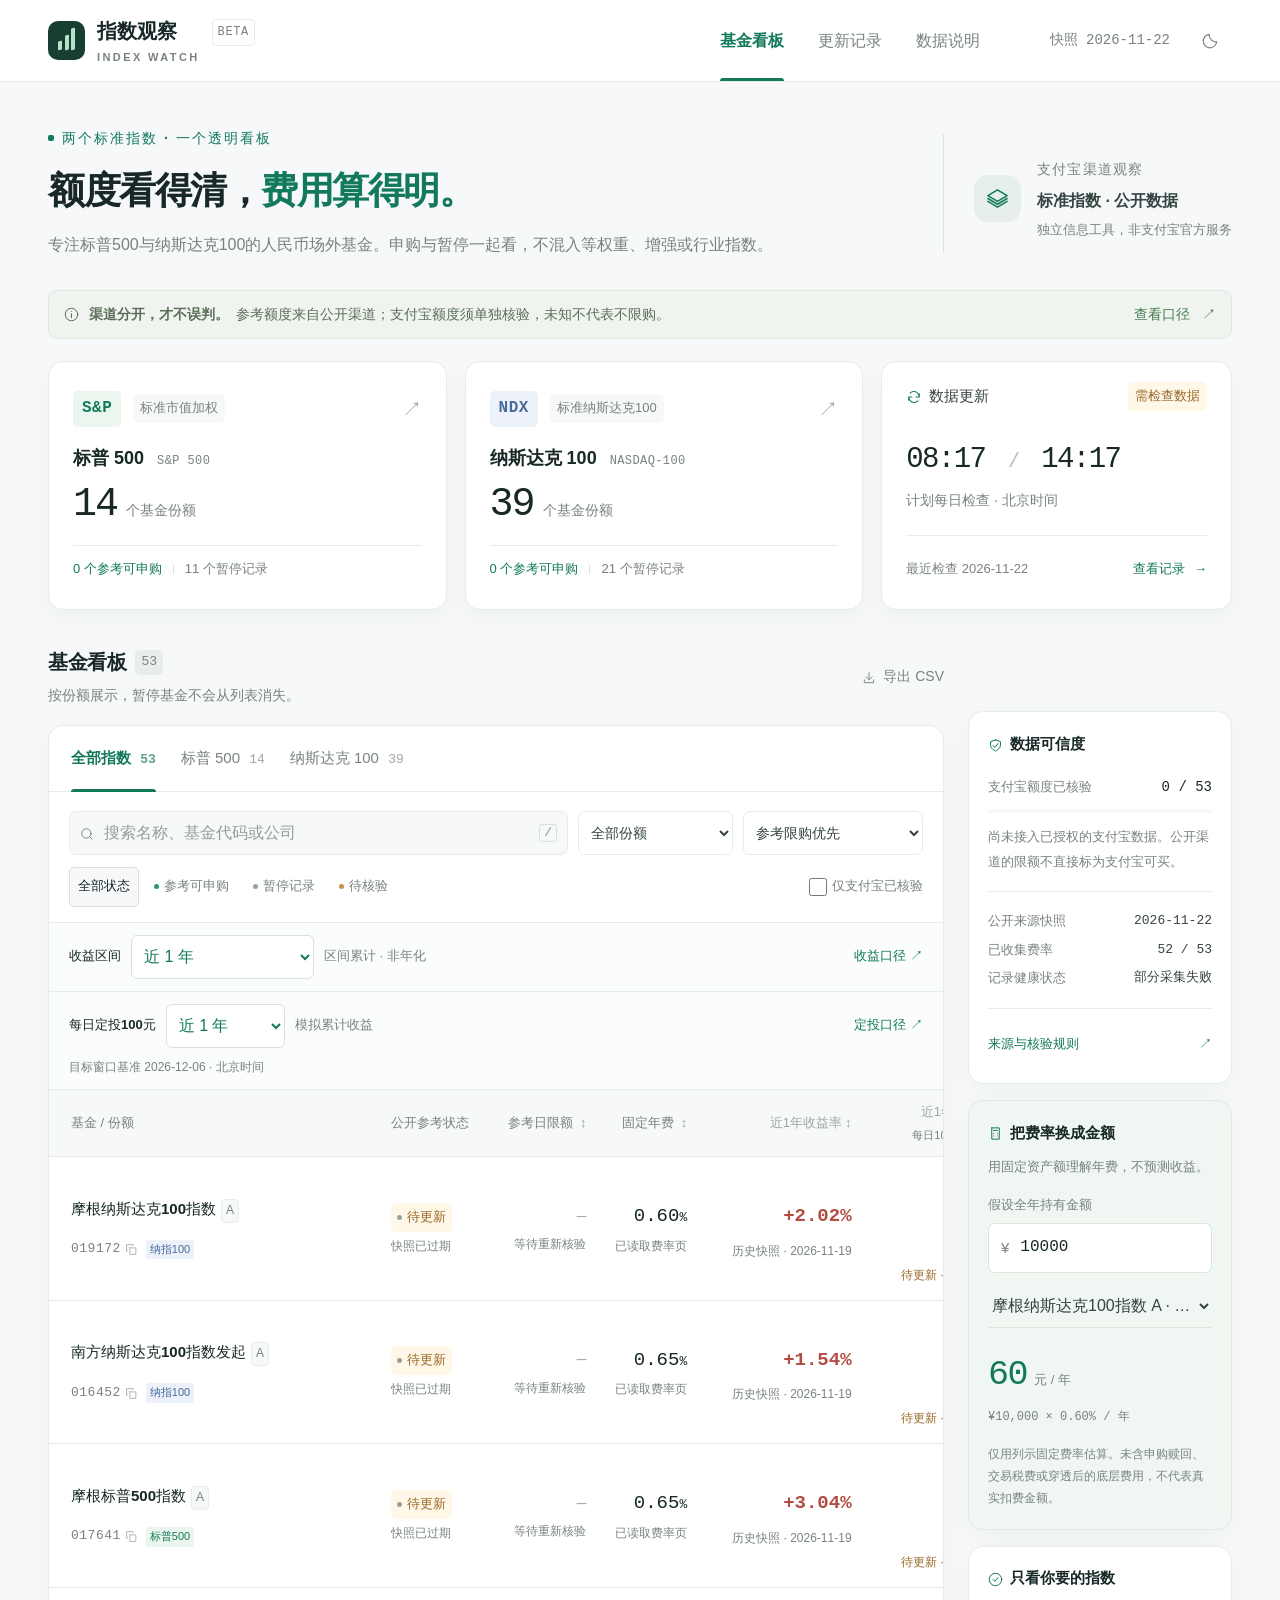
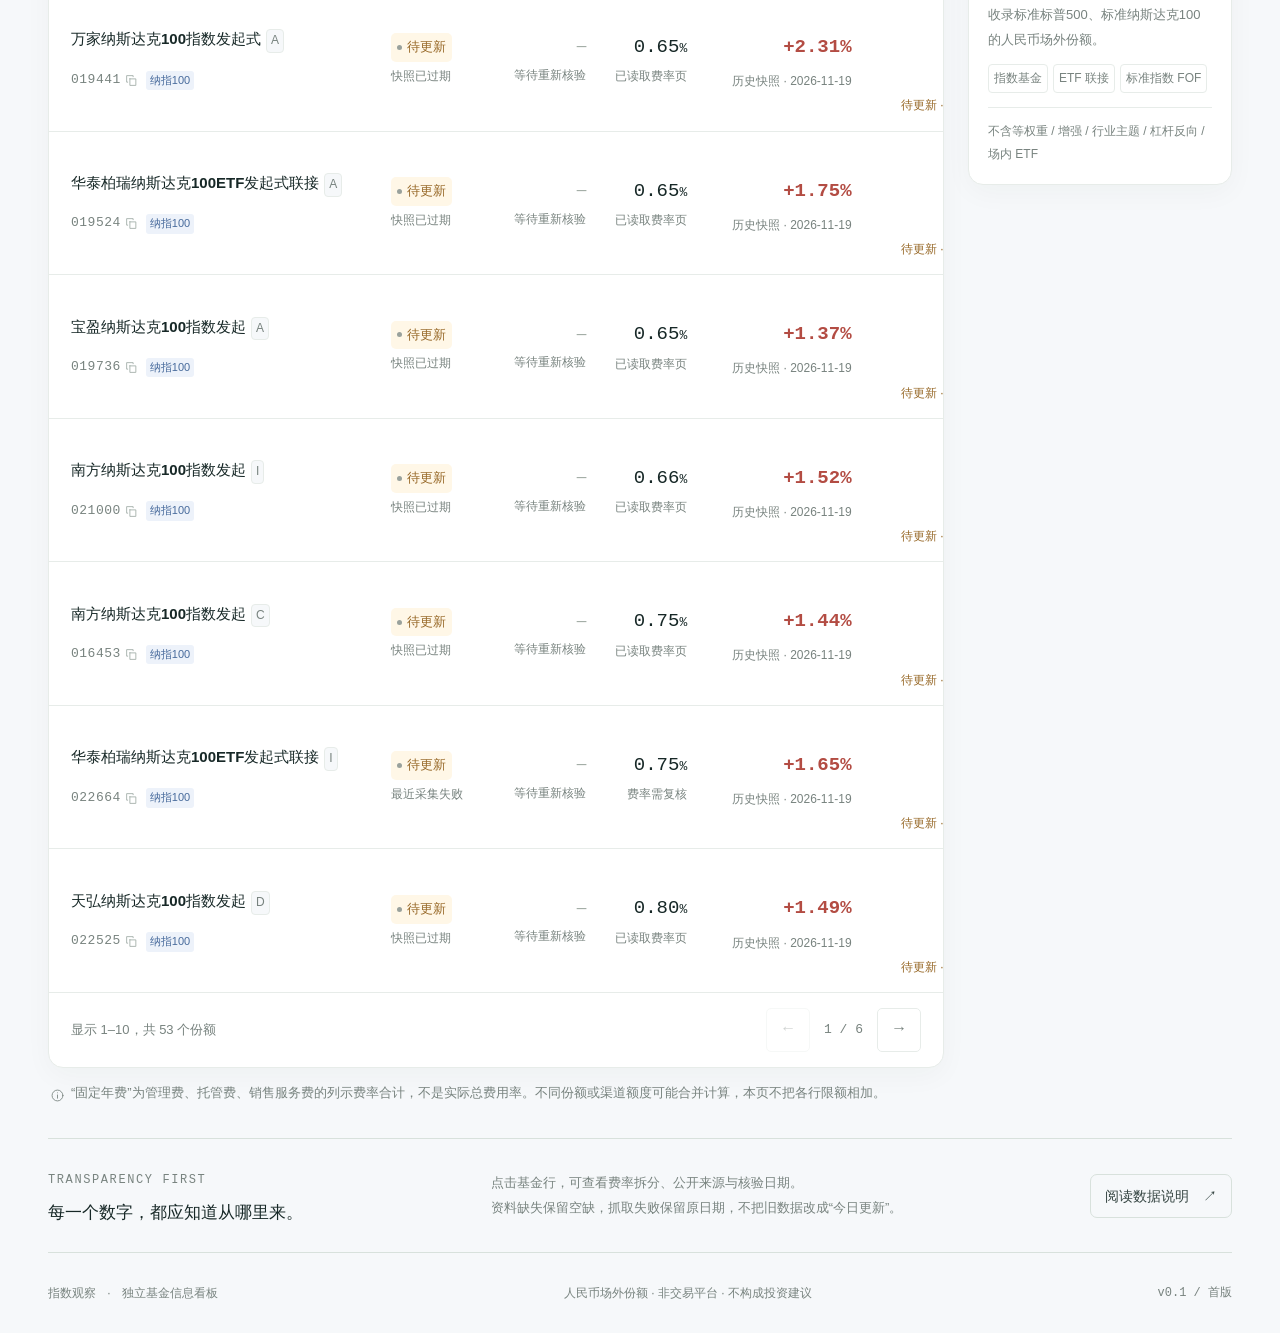
==== commit 813bd9b3: "每日数据更新 2026-11-22 14:54 [skip ci]" ====
--- a/site/index.html
+++ b/site/index.html
@@ -97,7 +97,7 @@
 <dialog id="info-dialog" class="info-dialog" aria-labelledby="info-title"><div class="dialog-top"><span class="small-label">INDEX WATCH / NOTES</span><button class="icon-button close-dialog" aria-label="关闭"><span data-icon="x"></span></button></div><div id="info-content"></div></dialog>
 <div id="toast" class="toast" role="status" aria-live="polite"></div>
 <noscript><div class="noscript-note">此看板需要 JavaScript 才能显示筛选和基金数据。请启用 JavaScript，或读取发布包中的 data/funds.json。</div></noscript>
-<script id="seed-data" type="application/json">{"dataset":{"meta":{"version":"0.1.0","snapshot_date":"2026-11-21","generated_at":"2026-11-21T15:11:23+08:00","mode":"collected","title":"指数观察","source_note":"首版公开快照；支付宝渠道尚未核验。部分暂停记录来自前次查询，已独立标注。","schedule_timezone":"Asia/Shanghai","schedule_times":["08:17","14:17"],"schedule_active":true,"reference_ttl_hours":36,"fee_ttl_days":90,"catalog_count":53,"coverage_note":"首版人工白名单，不承诺穷尽市场；按份额代码计数。"},"funds":[{"code":"017641","name":"摩根标普500指数 A","manager":"摩根","index":"sp500","share_class":"A","structure":"index","currency":"CNY","benchmark":"S\u0026P 500","profile_url":"https://fundf10.eastmoney.com/jbgk_017641.html","fee_url":"https://fundf10.eastmoney.com/jjfl_017641.html","fees":{"management":0.5,"custody":0.15,"sales":0.0,"total":0.65,"subscription_standard":1.2,"subscription_alipay":null,"source_url":"https://fundf10.eastmoney.com/jjfl_017641.html","source_label":"天天基金公开费率页","checked_at":"2026-11-21T15:11:23+08:00","verification":"page","error":null},"reference":{"status":"limited","daily_limit":10.0,"source_url":"https://fundf10.eastmoney.com/jjfl_017641.html","source_label":"天天基金公开交易页","observed_at":"2026-11-21T15:11:23+08:00","verification":"page","note":"仅代表天天基金公开口径，非支付宝可买确认。暂停状态优先于页面残留旧限额。","last_attempt_at":"2026-11-21T15:11:23+08:00","error":null,"unlimited":false,"source_displayed_limit":10.0,"raw_status":"限大额","raw_limit":"10.00元"},"alipay":{"status":"unknown","daily_limit":null,"checked_at":null,"expires_at":null,"evidence_url":null,"scope":null,"note":"未接入支付宝已授权数据；需在支付宝搜索基金代码核验。"},"quota_group":null,"fee_note":"三项固定费率合计不含交易成本、税费及一次性申购赎回费用。"},{"code":"019305","name":"摩根标普500指数 C","manager":"摩根","index":"sp500","share_class":"C","structure":"index","currency":"CNY","benchmark":"S\u0026P 500","profile_url":"https://fundf10.eastmoney.com/jbgk_019305.html","fee_url":"https://fundf10.eastmoney.com/jjfl_019305.html","fees":{"management":0.5,"custody":0.15,"sales":0.3,"total":0.95,"subscription_standard":0.0,"subscription_alipay":null,"source_url":"https://fundf10.eastmoney.com/jjfl_019305.html","source_label":"天天基金公开费率页","checked_at":"2026-11-21T15:11:23+08:00","verification":"page","error":null},"reference":{"status":"limited","daily_limit":10.0,"source_url":"https://fundf10.eastmoney.com/jjfl_019305.html","source_label":"天天基金公开交易页","observed_at":"2026-11-21T15:11:23+08:00","verification":"page","note":"仅代表天天基金公开口径，非支付宝可买确认。暂停状态优先于页面残留旧限额。","last_attempt_at":"2026-11-21T15:11:23+08:00","error":null,"unlimited":false,"source_displayed_limit":10.0,"raw_status":"限大额","raw_limit":"10.00元"},"alipay":{"status":"unknown","daily_limit":null,"checked_at":null,"expires_at":null,"evidence_url":null,"scope":null,"note":"未接入支付宝已授权数据；需在支付宝搜索基金代码核验。"},"quota_group":null,"fee_note":"三项固定费率合计不含交易成本、税费及一次性申购赎回费用。"},{"code":"050025","name":"博时标普500ETF联接 A","manager":"博时","index":"sp500","share_class":"A","structure":"feeder","currency":"CNY","benchmark":"S\u0026P 500","profile_url":"https://fundf10.eastmoney.com/jbgk_050025.html","fee_url":"https://fundf10.eastmoney.com/jjfl_050025.html","fees":{"management":0.6,"custody":0.2,"sales":0.0,"total":0.8,"subscription_standard":1.2,"subscription_alipay":null,"source_url":"https://fundf10.eastmoney.com/jjfl_050025.html","source_label":"天天基金公开费率页","checked_at":"2026-11-21T15:11:23+08:00","verification":"page","error":null},"reference":{"status":"paused","daily_limit":0,"source_url":"https://fundf10.eastmoney.com/jjfl_050025.html","source_label":"天天基金公开交易页","observed_at":"2026-11-21T15:11:23+08:00","verification":"page","note":"仅代表天天基金公开口径，非支付宝可买确认。暂停状态优先于页面残留旧限额。","last_attempt_at":"2026-11-21T15:11:23+08:00","error":null,"unlimited":false,"source_displayed_limit":100.0,"raw_status":"暂停申购","raw_limit":"100.00元"},"alipay":{"status":"unknown","daily_limit":null,"checked_at":null,"expires_at":null,"evidence_url":null,"scope":null,"note":"未接入支付宝已授权数据；需在支付宝搜索基金代码核验。"},"quota_group":null,"fee_note":"联接基金存在目标ETF相关费用及计提豁免；列示三项费率不是穿透后的实际总费用率，不能机械双加。"},{"code":"006075","name":"博时标普500ETF联接 C","manager":"博时","index":"sp500","share_class":"C","structure":"feeder","currency":"CNY","benchmark":"S\u0026P 500","profile_url":"https://fundf10.eastmoney.com/jbgk_006075.html","fee_url":"https://fundf10.eastmoney.com/jjfl_006075.html","fees":{"management":0.6,"custody":0.2,"sales":0.35,"total":1.15,"subscription_standard":0.0,"subscription_alipay":null,"source_url":"https://fundf10.eastmoney.com/jjfl_006075.html","source_label":"天天基金公开费率页","checked_at":"2026-11-21T15:11:23+08:00","verification":"page","error":null},"reference":{"status":"paused","daily_limit":0,"source_url":"https://fundf10.eastmoney.com/jjfl_006075.html","source_label":"天天基金公开交易页","observed_at":"2026-11-21T15:11:23+08:00","verification":"page","note":"仅代表天天基金公开口径，非支付宝可买确认。暂停状态优先于页面残留旧限额。","last_attempt_at":"2026-11-21T15:11:23+08:00","error":null,"unlimited":false,"source_displayed_limit":100.0,"raw_status":"暂停申购","raw_limit":"100.00元"},"alipay":{"status":"unknown","daily_limit":null,"checked_at":null,"expires_at":null,"evidence_url":null,"scope":null,"note":"未接入支付宝已授权数据；需在支付宝搜索基金代码核验。"},"quota_group":null,"fee_note":"联接基金存在目标ETF相关费用及计提豁免；列示三项费率不是穿透后的实际总费用率，不能机械双加。"},{"code":"018738","name":"博时标普500ETF联接 E","manager":"博时","index":"sp500","share_class":"E","structure":"feeder","currency":"CNY","benchmark":"S\u0026P 500","profile_url":"https://fundf10.eastmoney.com/jbgk_018738.html","fee_url":"https://fundf10.eastmoney.com/jjfl_018738.html","fees":{"management":0.6,"custody":0.2,"sales":0.01,"total":0.81,"subscription_standard":0.0,"subscription_alipay":null,"source_url":"https://fundf10.eastmoney.com/jjfl_018738.html","source_label":"天天基金公开费率页","checked_at":"2026-11-21T15:11:23+08:00","verification":"page","error":null},"reference":{"status":"paused","daily_limit":0,"source_url":"https://fundf10.eastmoney.com/jjfl_018738.html","source_label":"天天基金公开交易页","observed_at":"2026-11-21T15:11:23+08:00","verification":"page","note":"仅代表天天基金公开口径，非支付宝可买确认。暂停状态优先于页面残留旧限额。","last_attempt_at":"2026-11-21T15:11:23+08:00","error":null,"unlimited":false,"source_displayed_limit":null,"raw_status":"暂停申购","raw_limit":null},"alipay":{"status":"unknown","daily_limit":null,"checked_at":null,"expires_at":null,"evidence_url":null,"scope":null,"note":"未接入支付宝已授权数据；需在支付宝搜索基金代码核验。"},"quota_group":null,"fee_note":"联接基金存在目标ETF相关费用及计提豁免；列示三项费率不是穿透后的实际总费用率，不能机械双加。"},{"code":"017028","name":"国泰标普500ETF发起联接 A","manager":"国泰","index":"sp500","share_class":"A","structure":"feeder","currency":"CNY","benchmark":"S\u0026P 500","profile_url":"https://fundf10.eastmoney.com/jbgk_017028.html","fee_url":"https://fundf10.eastmoney.com/jjfl_017028.html","fees":{"management":0.6,"custody":0.15,"sales":0.0,"total":0.75,"subscription_standard":1.0,"subscription_alipay":null,"source_url":"https://fundf10.eastmoney.com/jjfl_017028.html","source_label":"天天基金公开费率页","checked_at":"2026-11-21T15:11:23+08:00","verification":"page","error":null},"reference":{"status":"paused","daily_limit":0,"source_url":"https://fundf10.eastmoney.com/jjfl_017028.html","source_label":"天天基金公开交易页","observed_at":"2026-11-21T15:11:23+08:00","verification":"page","note":"仅代表天天基金公开口径，非支付宝可买确认。暂停状态优先于页面残留旧限额。","last_attempt_at":"2026-11-21T15:11:23+08:00","error":null,"unlimited":false,"source_displayed_limit":10000.0,"raw_status":"暂停申购","raw_limit":"1.00万元"},"alipay":{"status":"unknown","daily_limit":null,"checked_at":null,"expires_at":null,"evidence_url":null,"scope":null,"note":"未接入支付宝已授权数据；需在支付宝搜索基金代码核验。"},"quota_group":null,"fee_note":"联接基金存在目标ETF相关费用及计提豁免；列示三项费率不是穿透后的实际总费用率，不能机械双加。"},{"code":"017030","name":"国泰标普500ETF发起联接 C","manager":"国泰","index":"sp500","share_class":"C","structure":"feeder","currency":"CNY","benchmark":"S\u0026P 500","profile_url":"https://fundf10.eastmoney.com/jbgk_017030.html","fee_url":"https://fundf10.eastmoney.com/jjfl_017030.html","fees":{"management":0.6,"custody":0.15,"sales":0.3,"total":1.05,"subscription_standard":0.0,"subscription_alipay":null,"source_url":"https://fundf10.eastmoney.com/jjfl_017030.html","source_label":"天天基金公开费率页","checked_at":"2026-11-21T15:11:23+08:00","verification":"page","error":null},"reference":{"status":"paused","daily_limit":0,"source_url":"https://fundf10.eastmoney.com/jjfl_017030.html","source_label":"天天基金公开交易页","observed_at":"2026-11-21T15:11:23+08:00","verification":"page","note":"仅代表天天基金公开口径，非支付宝可买确认。暂停状态优先于页面残留旧限额。","last_attempt_at":"2026-11-21T15:11:23+08:00","error":null,"unlimited":false,"source_displayed_limit":10000.0,"raw_status":"暂停申购","raw_limit":"1.00万元"},"alipay":{"status":"unknown","daily_limit":null,"checked_at":null,"expires_at":null,"evidence_url":null,"scope":null,"note":"未接入支付宝已授权数据；需在支付宝搜索基金代码核验。"},"quota_group":null,"fee_note":"联接基金存在目标ETF相关费用及计提豁免；列示三项费率不是穿透后的实际总费用率，不能机械双加。"},{"code":"018064","name":"华夏标普500ETF发起式联接 A","manager":"华夏","index":"sp500","share_class":"A","structure":"feeder","currency":"CNY","benchmark":"S\u0026P 500","profile_url":"https://fundf10.eastmoney.com/jbgk_018064.html","fee_url":"https://fundf10.eastmoney.com/jjfl_018064.html","fees":{"management":0.6,"custody":0.15,"sales":0.0,"total":0.75,"subscription_standard":1.2,"subscription_alipay":null,"source_url":"https://fundf10.eastmoney.com/jjfl_018064.html","source_label":"天天基金公开费率页","checked_at":"2026-11-21T15:11:23+08:00","verification":"page","error":null},"reference":{"status":"paused","daily_limit":0,"source_url":"https://fundf10.eastmoney.com/jjfl_018064.html","source_label":"天天基金公开交易页","observed_at":"2026-11-21T15:11:23+08:00","verification":"page","note":"仅代表天天基金公开口径，非支付宝可买确认。暂停状态优先于页面残留旧限额。","last_attempt_at":"2026-11-21T15:11:23+08:00","error":null,"unlimited":false,"source_displayed_limit":100.0,"raw_status":"暂停申购","raw_limit":"100.00元"},"alipay":{"status":"unknown","daily_limit":null,"checked_at":null,"expires_at":null,"evidence_url":null,"scope":null,"note":"未接入支付宝已授权数据；需在支付宝搜索基金代码核验。"},"quota_group":null,"fee_note":"联接基金存在目标ETF相关费用及计提豁免；列示三项费率不是穿透后的实际总费用率，不能机械双加。"},{"code":"018065","name":"华夏标普500ETF发起式联接 C","manager":"华夏","index":"sp500","share_class":"C","structure":"feeder","currency":"CNY","benchmark":"S\u0026P 500","profile_url":"https://fundf10.eastmoney.com/jbgk_018065.html","fee_url":"https://fundf10.eastmoney.com/jjfl_018065.html","fees":{"management":0.6,"custody":0.15,"sales":0.3,"total":1.05,"subscription_standard":0.0,"subscription_alipay":null,"source_url":"https://fundf10.eastmoney.com/jjfl_018065.html","source_label":"天天基金公开费率页","checked_at":"2026-11-21T15:11:23+08:00","verification":"page","error":null},"reference":{"status":"paused","daily_limit":0,"source_url":"https://fundf10.eastmoney.com/jjfl_018065.html","source_label":"天天基金公开交易页","observed_at":"2026-11-21T15:11:23+08:00","verification":"page","note":"仅代表天天基金公开口径，非支付宝可买确认。暂停状态优先于页面残留旧限额。","last_attempt_at":"2026-11-21T15:11:23+08:00","error":null,"unlimited":false,"source_displayed_limit":100.0,"raw_status":"暂停申购","raw_limit":"100.00元"},"alipay":{"status":"unknown","daily_limit":null,"checked_at":null,"expires_at":null,"evidence_url":null,"scope":null,"note":"未接入支付宝已授权数据；需在支付宝搜索基金代码核验。"},"quota_group":null,"fee_note":"联接基金存在目标ETF相关费用及计提豁免；列示三项费率不是穿透后的实际总费用率，不能机械双加。"},{"code":"161125","name":"易方达标普500指数 A","manager":"易方达","index":"sp500","share_class":"A","structure":"index","currency":"CNY","benchmark":"S\u0026P 500","profile_url":"https://fundf10.eastmoney.com/jbgk_161125.html","fee_url":"https://fundf10.eastmoney.com/jjfl_161125.html","fees":{"management":0.8,"custody":0.2,"sales":0.0,"total":1.0,"subscription_standard":1.2,"subscription_alipay":null,"source_url":"https://fundf10.eastmoney.com/jjfl_161125.html","source_label":"天天基金公开费率页","checked_at":"2026-11-21T15:11:23+08:00","verification":"page","error":null},"reference":{"status":"paused","daily_limit":0,"source_url":"https://fundf10.eastmoney.com/jjfl_161125.html","source_label":"天天基金公开交易页","observed_at":"2026-11-21T15:11:23+08:00","verification":"page","note":"仅代表天天基金公开口径，非支付宝可买确认。暂停状态优先于页面残留旧限额。","last_attempt_at":"2026-11-21T15:11:23+08:00","error":null,"unlimited":false,"source_displayed_limit":10.0,"raw_status":"暂停申购","raw_limit":"10.00元"},"alipay":{"status":"unknown","daily_limit":null,"checked_at":null,"expires_at":null,"evidence_url":null,"scope":null,"note":"未接入支付宝已授权数据；需在支付宝搜索基金代码核验。"},"quota_group":null,"fee_note":"三项固定费率合计不含交易成本、税费及一次性申购赎回费用。"},{"code":"012860","name":"易方达标普500指数 C","manager":"易方达","index":"sp500","share_class":"C","structure":"index","currency":"CNY","benchmark":"S\u0026P 500","profile_url":"https://fundf10.eastmoney.com/jbgk_012860.html","fee_url":"https://fundf10.eastmoney.com/jjfl_012860.html","fees":{"management":0.8,"custody":0.2,"sales":0.35,"total":1.35,"subscription_standard":0.0,"subscription_alipay":null,"source_url":"https://fundf10.eastmoney.com/jjfl_012860.html","source_label":"天天基金公开费率页","checked_at":"2026-11-21T15:11:23+08:00","verification":"page","error":null},"reference":{"status":"paused","daily_limit":0,"source_url":"https://fundf10.eastmoney.com/jjfl_012860.html","source_label":"天天基金公开交易页","observed_at":"2026-11-21T15:11:23+08:00","verification":"page","note":"仅代表天天基金公开口径，非支付宝可买确认。暂停状态优先于页面残留旧限额。","last_attempt_at":"2026-11-21T15:11:23+08:00","error":null,"unlimited":false,"source_displayed_limit":10.0,"raw_status":"暂停申购","raw_limit":"10.00元"},"alipay":{"status":"unknown","daily_limit":null,"checked_at":null,"expires_at":null,"evidence_url":null,"scope":null,"note":"未接入支付宝已授权数据；需在支付宝搜索基金代码核验。"},"quota_group":null,"fee_note":"三项固定费率合计不含交易成本、税费及一次性申购赎回费用。"},{"code":"007721","name":"天弘标普500发起 A","manager":"天弘","index":"sp500","share_class":"A","structure":"fof","currency":"CNY","benchmark":"S\u0026P 500","profile_url":"https://fundf10.eastmoney.com/jbgk_007721.html","fee_url":"https://fundf10.eastmoney.com/jjfl_007721.html","fees":{"management":0.6,"custody":0.2,"sales":0.0,"total":0.8,"subscription_standard":1.0,"subscription_alipay":null,"source_url":"https://fundf10.eastmoney.com/jjfl_007721.html","source_label":"天天基金公开费率页","checked_at":"2026-11-21T15:11:23+08:00","verification":"page","error":null},"reference":{"status":"paused","daily_limit":0,"source_url":"https://fundf10.eastmoney.com/jjfl_007721.html","source_label":"天天基金公开交易页","observed_at":"2026-11-21T15:11:23+08:00","verification":"page","note":"仅代表天天基金公开口径，非支付宝可买确认。暂停状态优先于页面残留旧限额。","last_attempt_at":"2026-11-21T15:11:23+08:00","error":null,"unlimited":false,"source_displayed_limit":100.0,"raw_status":"暂停申购","raw_limit":"100.00元"},"alipay":{"status":"unknown","daily_limit":null,"checked_at":null,"expires_at":null,"evidence_url":null,"scope":null,"note":"未接入支付宝已授权数据；需在支付宝搜索基金代码核验。"},"quota_group":null,"fee_note":"FOF底层基金费用可能另有影响；此处三项费率不是穿透后的总费用率。"},{"code":"007722","name":"天弘标普500发起 C","manager":"天弘","index":"sp500","share_class":"C","structure":"fof","currency":"CNY","benchmark":"S\u0026P 500","profile_url":"https://fundf10.eastmoney.com/jbgk_007722.html","fee_url":"https://fundf10.eastmoney.com/jjfl_007722.html","fees":{"management":0.6,"custody":0.2,"sales":0.25,"total":1.05,"subscription_standard":0.0,"subscription_alipay":null,"source_url":"https://fundf10.eastmoney.com/jjfl_007722.html","source_label":"天天基金公开费率页","checked_at":"2026-11-21T15:11:23+08:00","verification":"page","error":null},"reference":{"status":"paused","daily_limit":0,"source_url":"https://fundf10.eastmoney.com/jjfl_007722.html","source_label":"天天基金公开交易页","observed_at":"2026-11-21T15:11:23+08:00","verification":"page","note":"仅代表天天基金公开口径，非支付宝可买确认。暂停状态优先于页面残留旧限额。","last_attempt_at":"2026-11-21T15:11:23+08:00","error":null,"unlimited":false,"source_displayed_limit":100.0,"raw_status":"暂停申购","raw_limit":"100.00元"},"alipay":{"status":"unknown","daily_limit":null,"checked_at":null,"expires_at":null,"evidence_url":null,"scope":null,"note":"未接入支付宝已授权数据；需在支付宝搜索基金代码核验。"},"quota_group":null,"fee_note":"FOF底层基金费用可能另有影响；此处三项费率不是穿透后的总费用率。"},{"code":"022523","name":"天弘标普500发起 D","manager":"天弘","index":"sp500","share_class":"D","structure":"fof","currency":"CNY","benchmark":"S\u0026P 500","profile_url":"https://fundf10.eastmoney.com/jbgk_022523.html","fee_url":"https://fundf10.eastmoney.com/jjfl_022523.html","fees":{"management":0.6,"custody":0.2,"sales":0.25,"total":1.05,"subscription_standard":0.0,"subscription_alipay":null,"source_url":"https://fundf10.eastmoney.com/jjfl_022523.html","source_label":"天天基金公开费率页","checked_at":"2026-11-21T15:11:23+08:00","verification":"page","error":null},"reference":{"status":"limited","daily_limit":null,"source_url":"https://fundf10.eastmoney.com/jjfl_022523.html","source_label":"天天基金公开交易页","observed_at":"2026-11-21T15:11:23+08:00","verification":"page","note":"仅代表天天基金公开口径，非支付宝可买确认。暂停状态优先于页面残留旧限额。","last_attempt_at":"2026-11-21T15:11:23+08:00","error":null,"unlimited":false,"source_displayed_limit":null,"raw_status":"限大额","raw_limit":null},"alipay":{"status":"unknown","daily_limit":null,"checked_at":null,"expires_at":null,"evidence_url":null,"scope":null,"note":"未接入支付宝已授权数据；需在支付宝搜索基金代码核验。"},"quota_group":null,"fee_note":"FOF底层基金费用可能另有影响；此处三项费率不是穿透后的总费用率。"},{"code":"019172","name":"摩根纳斯达克100指数 A","manager":"摩根","index":"nasdaq100","share_class":"A","structure":"index","currency":"CNY","benchmark":"Nasdaq-100","profile_url":"https://fundf10.eastmoney.com/jbgk_019172.html","fee_url":"https://fundf10.eastmoney.com/jjfl_019172.html","fees":{"management":0.5,"custody":0.1,"sales":0.0,"total":0.6,"subscription_standard":1.2,"subscription_alipay":null,"source_url":"https://fundf10.eastmoney.com/jjfl_019172.html","source_label":"天天基金公开费率页","checked_at":"2026-11-21T15:11:23+08:00","verification":"page","error":null},"reference":{"status":"limited","daily_limit":10.0,"source_url":"https://fundf10.eastmoney.com/jjfl_019172.html","source_label":"天天基金公开交易页","observed_at":"2026-11-21T15:11:23+08:00","verification":"page","note":"仅代表天天基金公开口径，非支付宝可买确认。暂停状态优先于页面残留旧限额。","last_attempt_at":"2026-11-21T15:11:23+08:00","error":null,"unlimited":false,"source_displayed_limit":10.0,"raw_status":"限大额","raw_limit":"10.00元"},"alipay":{"status":"unknown","daily_limit":null,"checked_at":null,"expires_at":null,"evidence_url":null,"scope":null,"note":"未接入支付宝已授权数据；需在支付宝搜索基金代码核验。"},"quota_group":null,"fee_note":"三项固定费率合计不含交易成本、税费及一次性申购赎回费用。"},{"code":"019173","name":"摩根纳斯达克100指数 C","manager":"摩根","index":"nasdaq100","share_class":"C","structure":"index","currency":"CNY","benchmark":"Nasdaq-100","profile_url":"https://fundf10.eastmoney.com/jbgk_019173.html","fee_url":"https://fundf10.eastmoney.com/jjfl_019173.html","fees":{"management":0.5,"custody":0.1,"sales":0.3,"total":0.9,"subscription_standard":0.0,"subscription_alipay":null,"source_url":"https://fundf10.eastmoney.com/jjfl_019173.html","source_label":"天天基金公开费率页","checked_at":"2026-11-21T15:11:23+08:00","verification":"page","error":null},"reference":{"status":"limited","daily_limit":10.0,"source_url":"https://fundf10.eastmoney.com/jjfl_019173.html","source_label":"天天基金公开交易页","observed_at":"2026-11-21T15:11:23+08:00","verification":"page","note":"仅代表天天基金公开口径，非支付宝可买确认。暂停状态优先于页面残留旧限额。","last_attempt_at":"2026-11-21T15:11:23+08:00","error":null,"unlimited":false,"source_displayed_limit":10.0,"raw_status":"限大额","raw_limit":"10.00元"},"alipay":{"status":"unknown","daily_limit":null,"checked_at":null,"expires_at":null,"evidence_url":null,"scope":null,"note":"未接入支付宝已授权数据；需在支付宝搜索基金代码核验。"},"quota_group":null,"fee_note":"三项固定费率合计不含交易成本、税费及一次性申购赎回费用。"},{"code":"016452","name":"南方纳斯达克100指数发起 A","manager":"南方","index":"nasdaq100","share_class":"A","structure":"index","currency":"CNY","benchmark":"Nasdaq-100","profile_url":"https://fundf10.eastmoney.com/jbgk_016452.html","fee_url":"https://fundf10.eastmoney.com/jjfl_016452.html","fees":{"management":0.5,"custody":0.15,"sales":0.0,"total":0.65,"subscription_standard":1.2,"subscription_alipay":null,"source_url":"https://fundf10.eastmoney.com/jjfl_016452.html","source_label":"天天基金公开费率页","checked_at":"2026-11-21T15:11:23+08:00","verification":"page","error":null},"reference":{"status":"limited","daily_limit":10.0,"source_url":"https://fundf10.eastmoney.com/jjfl_016452.html","source_label":"天天基金公开交易页","observed_at":"2026-11-21T15:11:23+08:00","verification":"page","note":"仅代表天天基金公开口径，非支付宝可买确认。暂停状态优先于页面残留旧限额。","last_attempt_at":"2026-11-21T15:11:23+08:00","error":null,"unlimited":false,"source_displayed_limit":10.0,"raw_status":"限大额","raw_limit":"10.00元"},"alipay":{"status":"unknown","daily_limit":null,"checked_at":null,"expires_at":null,"evidence_url":null,"scope":null,"note":"未接入支付宝已授权数据；需在支付宝搜索基金代码核验。"},"quota_group":null,"fee_note":"三项固定费率合计不含交易成本、税费及一次性申购赎回费用。"},{"code":"016453","name":"南方纳斯达克100指数发起 C","manager":"南方","index":"nasdaq100","share_class":"C","structure":"index","currency":"CNY","benchmark":"Nasdaq-100","profile_url":"https://fundf10.eastmoney.com/jbgk_016453.html","fee_url":"https://fundf10.eastmoney.com/jjfl_016453.html","fees":{"management":0.5,"custody":0.15,"sales":0.1,"total":0.75,"subscription_standard":0.0,"subscription_alipay":null,"source_url":"https://fundf10.eastmoney.com/jjfl_016453.html","source_label":"天天基金公开费率页","checked_at":"2026-11-21T15:11:23+08:00","verification":"page","error":null},"reference":{"status":"limited","daily_limit":10.0,"source_url":"https://fundf10.eastmoney.com/jjfl_016453.html","source_label":"天天基金公开交易页","observed_at":"2026-11-21T15:11:23+08:00","verification":"page","note":"仅代表天天基金公开口径，非支付宝可买确认。暂停状态优先于页面残留旧限额。","last_attempt_at":"2026-11-21T15:11:23+08:00","error":null,"unlimited":false,"source_displayed_limit":10.0,"raw_status":"限大额","raw_limit":"10.00元"},"alipay":{"status":"unknown","daily_limit":null,"checked_at":null,"expires_at":null,"evidence_url":null,"scope":null,"note":"未接入支付宝已授权数据；需在支付宝搜索基金代码核验。"},"quota_group":null,"fee_note":"三项固定费率合计不含交易成本、税费及一次性申购赎回费用。"},{"code":"021000","name":"南方纳斯达克100指数发起 I","manager":"南方","index":"nasdaq100","share_class":"I","structure":"index","currency":"CNY","benchmark":"Nasdaq-100","profile_url":"https://fundf10.eastmoney.com/jbgk_021000.html","fee_url":"https://fundf10.eastmoney.com/jjfl_021000.html","fees":{"management":0.5,"custody":0.15,"sales":0.01,"total":0.66,"subscription_standard":0.0,"subscription_alipay":null,"source_url":"https://fundf10.eastmoney.com/jjfl_021000.html","source_label":"天天基金公开费率页","checked_at":"2026-11-21T15:11:23+08:00","verification":"page","error":null},"reference":{"status":"limited","daily_limit":null,"source_url":"https://fundf10.eastmoney.com/jjfl_021000.html","source_label":"天天基金公开交易页","observed_at":"2026-11-21T15:11:23+08:00","verification":"page","note":"仅代表天天基金公开口径，非支付宝可买确认。暂停状态优先于页面残留旧限额。","last_attempt_at":"2026-11-21T15:11:23+08:00","error":null,"unlimited":false,"source_displayed_limit":null,"raw_status":"限大额","raw_limit":null},"alipay":{"status":"unknown","daily_limit":null,"checked_at":null,"expires_at":null,"evidence_url":null,"scope":null,"note":"未接入支付宝已授权数据；需在支付宝搜索基金代码核验。"},"quota_group":null,"fee_note":"三项固定费率合计不含交易成本、税费及一次性申购赎回费用。"},{"code":"019736","name":"宝盈纳斯达克100指数发起 A","manager":"宝盈","index":"nasdaq100","share_class":"A","structure":"index","currency":"CNY","benchmark":"Nasdaq-100","profile_url":"https://fundf10.eastmoney.com/jbgk_019736.html","fee_url":"https://fundf10.eastmoney.com/jjfl_019736.html","fees":{"management":0.5,"custody":0.15,"sales":0.0,"total":0.65,"subscription_standard":1.2,"subscription_alipay":null,"source_url":"https://fundf10.eastmoney.com/jjfl_019736.html","source_label":"天天基金公开费率页","checked_at":"2026-11-21T15:11:23+08:00","verification":"page","error":null},"reference":{"status":"limited","daily_limit":10.0,"source_url":"https://fundf10.eastmoney.com/jjfl_019736.html","source_label":"天天基金公开交易页","observed_at":"2026-11-21T15:11:23+08:00","verification":"page","note":"仅代表天天基金公开口径，非支付宝可买确认。暂停状态优先于页面残留旧限额。","last_attempt_at":"2026-11-21T15:11:23+08:00","error":null,"unlimited":false,"source_displayed_limit":10.0,"raw_status":"限大额","raw_limit":"10.00元"},"alipay":{"status":"unknown","daily_limit":null,"checked_at":null,"expires_at":null,"evidence_url":null,"scope":null,"note":"未接入支付宝已授权数据；需在支付宝搜索基金代码核验。"},"quota_group":null,"fee_note":"三项固定费率合计不含交易成本、税费及一次性申购赎回费用。"},{"code":"019737","name":"宝盈纳斯达克100指数发起 C","manager":"宝盈","index":"nasdaq100","share_class":"C","structure":"index","currency":"CNY","benchmark":"Nasdaq-100","profile_url":"https://fundf10.eastmoney.com/jbgk_019737.html","fee_url":"https://fundf10.eastmoney.com/jjfl_019737.html","fees":{"management":0.5,"custody":0.15,"sales":0.25,"total":0.9,"subscription_standard":0.0,"subscription_alipay":null,"source_url":"https://fundf10.eastmoney.com/jjfl_019737.html","source_label":"天天基金公开费率页","checked_at":"2026-11-21T15:11:23+08:00","verification":"page","error":null},"reference":{"status":"limited","daily_limit":10.0,"source_url":"https://fundf10.eastmoney.com/jjfl_019737.html","source_label":"天天基金公开交易页","observed_at":"2026-11-21T15:11:23+08:00","verification":"page","note":"仅代表天天基金公开口径，非支付宝可买确认。暂停状态优先于页面残留旧限额。","last_attempt_at":"2026-11-21T15:11:23+08:00","error":null,"unlimited":false,"source_displayed_limit":10.0,"raw_status":"限大额","raw_limit":"10.00元"},"alipay":{"status":"unknown","daily_limit":null,"checked_at":null,"expires_at":null,"evidence_url":null,"scope":null,"note":"未接入支付宝已授权数据；需在支付宝搜索基金代码核验。"},"quota_group":null,"fee_note":"三项固定费率合计不含交易成本、税费及一次性申购赎回费用。"},{"code":"019441","name":"万家纳斯达克100指数发起式 A","manager":"万家","index":"nasdaq100","share_class":"A","structure":"index","currency":"CNY","benchmark":"Nasdaq-100","profile_url":"https://fundf10.eastmoney.com/jbgk_019441.html","fee_url":"https://fundf10.eastmoney.com/jjfl_019441.html","fees":{"management":0.5,"custody":0.15,"sales":0.0,"total":0.65,"subscription_standard":1.0,"subscription_alipay":null,"source_url":"https://fundf10.eastmoney.com/jjfl_019441.html","source_label":"天天基金公开费率页","checked_at":"2026-11-21T15:11:23+08:00","verification":"page","error":null},"reference":{"status":"limited","daily_limit":5.0,"source_url":"https://fundf10.eastmoney.com/jjfl_019441.html","source_label":"天天基金公开交易页","observed_at":"2026-11-21T15:11:23+08:00","verification":"page","note":"仅代表天天基金公开口径，非支付宝可买确认。暂停状态优先于页面残留旧限额。","last_attempt_at":"2026-11-21T15:11:23+08:00","error":null,"unlimited":false,"source_displayed_limit":5.0,"raw_status":"限大额","raw_limit":"5.00元"},"alipay":{"status":"unknown","daily_limit":null,"checked_at":null,"expires_at":null,"evidence_url":null,"scope":null,"note":"未接入支付宝已授权数据；需在支付宝搜索基金代码核验。"},"quota_group":null,"fee_note":"三项固定费率合计不含交易成本、税费及一次性申购赎回费用。"},{"code":"019442","name":"万家纳斯达克100指数发起式 C","manager":"万家","index":"nasdaq100","share_class":"C","structure":"index","currency":"CNY","benchmark":"Nasdaq-100","profile_url":"https://fundf10.eastmoney.com/jbgk_019442.html","fee_url":"https://fundf10.eastmoney.com/jjfl_019442.html","fees":{"management":0.5,"custody":0.15,"sales":0.2,"total":0.85,"subscription_standard":0.0,"subscription_alipay":null,"source_url":"https://fundf10.eastmoney.com/jjfl_019442.html","source_label":"天天基金公开费率页","checked_at":"2026-11-21T15:11:23+08:00","verification":"page","error":null},"reference":{"status":"limited","daily_limit":5.0,"source_url":"https://fundf10.eastmoney.com/jjfl_019442.html","source_label":"天天基金公开交易页","observed_at":"2026-11-21T15:11:23+08:00","verification":"page","note":"仅代表天天基金公开口径，非支付宝可买确认。暂停状态优先于页面残留旧限额。","last_attempt_at":"2026-11-21T15:11:23+08:00","error":null,"unlimited":false,"source_displayed_limit":5.0,"raw_status":"限大额","raw_limit":"5.00元"},"alipay":{"status":"unknown","daily_limit":null,"checked_at":null,"expires_at":null,"evidence_url":null,"scope":null,"note":"未接入支付宝已授权数据；需在支付宝搜索基金代码核验。"},"quota_group":null,"fee_note":"三项固定费率合计不含交易成本、税费及一次性申购赎回费用。"},{"code":"019524","name":"华泰柏瑞纳斯达克100ETF发起式联接 A","manager":"华泰柏瑞","index":"nasdaq100","share_class":"A","structure":"feeder","currency":"CNY","benchmark":"Nasdaq-100","profile_url":"https://fundf10.eastmoney.com/jbgk_019524.html","fee_url":"https://fundf10.eastmoney.com/jjfl_019524.html","fees":{"management":0.5,"custody":0.15,"sales":0.0,"total":0.65,"subscription_standard":1.2,"subscription_alipay":null,"source_url":"https://fundf10.eastmoney.com/jjfl_019524.html","source_label":"天天基金公开费率页","checked_at":"2026-11-21T15:11:23+08:00","verification":"page","error":null},"reference":{"status":"limited","daily_limit":5.0,"source_url":"https://fundf10.eastmoney.com/jjfl_019524.html","source_label":"天天基金公开交易页","observed_at":"2026-11-21T15:11:23+08:00","verification":"page","note":"仅代表天天基金公开口径，非支付宝可买确认。暂停状态优先于页面残留旧限额。","last_attempt_at":"2026-11-21T15:11:23+08:00","error":null,"unlimited":false,"source_displayed_limit":5.0,"raw_status":"限大额","raw_limit":"5.00元"},"alipay":{"status":"unknown","daily_limit":null,"checked_at":null,"expires_at":null,"evidence_url":null,"scope":null,"note":"未接入支付宝已授权数据；需在支付宝搜索基金代码核验。"},"quota_group":null,"fee_note":"联接基金存在目标ETF相关费用及计提豁免；列示三项费率不是穿透后的实际总费用率，不能机械双加。"},{"code":"019525","name":"华泰柏瑞纳斯达克100ETF发起式联接 C","manager":"华泰柏瑞","index":"nasdaq100","share_class":"C","structure":"feeder","currency":"CNY","benchmark":"Nasdaq-100","profile_url":"https://fundf10.eastmoney.com/jbgk_019525.html","fee_url":"https://fundf10.eastmoney.com/jjfl_019525.html","fees":{"management":0.5,"custody":0.15,"sales":0.25,"total":0.9,"subscription_standard":0.0,"subscription_alipay":null,"source_url":"https://fundf10.eastmoney.com/jjfl_019525.html","source_label":"天天基金公开费率页","checked_at":"2026-11-21T15:11:23+08:00","verification":"page","error":null},"reference":{"status":"limited","daily_limit":5.0,"source_url":"https://fundf10.eastmoney.com/jjfl_019525.html","source_label":"天天基金公开交易页","observed_at":"2026-11-21T15:11:23+08:00","verification":"page","note":"仅代表天天基金公开口径，非支付宝可买确认。暂停状态优先于页面残留旧限额。","last_attempt_at":"2026-11-21T15:11:23+08:00","error":null,"unlimited":false,"source_displayed_limit":5.0,"raw_status":"限大额","raw_limit":"5.00元"},"alipay":{"status":"unknown","daily_limit":null,"checked_at":null,"expires_at":null,"evidence_url":null,"scope":null,"note":"未接入支付宝已授权数据；需在支付宝搜索基金代码核验。"},"quota_group":null,"fee_note":"联接基金存在目标ETF相关费用及计提豁免；列示三项费率不是穿透后的实际总费用率，不能机械双加。"},{"code":"022664","name":"华泰柏瑞纳斯达克100ETF发起式联接 I","manager":"华泰柏瑞","index":"nasdaq100","share_class":"I","structure":"feeder","currency":"CNY","benchmark":"Nasdaq-100","profile_url":"https://fundf10.eastmoney.com/jbgk_022664.html","fee_url":"https://fundf10.eastmoney.com/jjfl_022664.html","fees":{"management":0.5,"custody":0.15,"sales":0.1,"total":0.75,"subscription_standard":0.0,"subscription_alipay":null,"source_url":"https://fundf10.eastmoney.com/jjfl_022664.html","source_label":"天天基金公开费率页","checked_at":"2026-11-21T15:11:23+08:00","verification":"page","error":null},"reference":{"status":"limited","daily_limit":5.0,"source_url":"https://fundf10.eastmoney.com/jjfl_022664.html","source_label":"天天基金公开交易页","observed_at":"2026-11-21T15:11:23+08:00","verification":"page","note":"仅代表天天基金公开口径，非支付宝可买确认。暂停状态优先于页面残留旧限额。","last_attempt_at":"2026-11-21T15:11:23+08:00","error":null,"unlimited":false,"source_displayed_limit":5.0,"raw_status":"限大额","raw_limit":"5.00元"},"alipay":{"status":"unknown","daily_limit":null,"checked_at":null,"expires_at":null,"evidence_url":null,"scope":null,"note":"未接入支付宝已授权数据；需在支付宝搜索基金代码核验。"},"quota_group":null,"fee_note":"联接基金存在目标ETF相关费用及计提豁免；列示三项费率不是穿透后的实际总费用率，不能机械双加。"},{"code":"000834","name":"大成纳斯达克100ETF联接 A","manager":"大成","index":"nasdaq100","share_class":"A","structure":"feeder","currency":"CNY","benchmark":"Nasdaq-100","profile_url":"https://fundf10.eastmoney.com/jbgk_000834.html","fee_url":"https://fundf10.eastmoney.com/jjfl_000834.html","fees":{"management":0.8,"custody":0.2,"sales":0.0,"total":1.0,"subscription_standard":1.2,"subscription_alipay":null,"source_url":"https://fundf10.eastmoney.com/jjfl_000834.html","source_label":"天天基金公开费率页","checked_at":"2026-11-21T15:11:23+08:00","verification":"page","error":null},"reference":{"status":"limited","daily_limit":10.0,"source_url":"https://fundf10.eastmoney.com/jjfl_000834.html","source_label":"天天基金公开交易页","observed_at":"2026-11-21T15:11:23+08:00","verification":"page","note":"仅代表天天基金公开口径，非支付宝可买确认。暂停状态优先于页面残留旧限额。","last_attempt_at":"2026-11-21T15:11:23+08:00","error":null,"unlimited":false,"source_displayed_limit":10.0,"raw_status":"限大额","raw_limit":"10.00元"},"alipay":{"status":"unknown","daily_limit":null,"checked_at":null,"expires_at":null,"evidence_url":null,"scope":null,"note":"未接入支付宝已授权数据；需在支付宝搜索基金代码核验。"},"quota_group":null,"fee_note":"联接基金存在目标ETF相关费用及计提豁免；列示三项费率不是穿透后的实际总费用率，不能机械双加。"},{"code":"008971","name":"大成纳斯达克100ETF联接 C","manager":"大成","index":"nasdaq100","share_class":"C","structure":"feeder","currency":"CNY","benchmark":"Nasdaq-100","profile_url":"https://fundf10.eastmoney.com/jbgk_008971.html","fee_url":"https://fundf10.eastmoney.com/jjfl_008971.html","fees":{"management":0.8,"custody":0.2,"sales":0.3,"total":1.3,"subscription_standard":0.0,"subscription_alipay":null,"source_url":"https://fundf10.eastmoney.com/jjfl_008971.html","source_label":"天天基金公开费率页","checked_at":"2026-11-21T15:11:23+08:00","verification":"page","error":null},"reference":{"status":"limited","daily_limit":10.0,"source_url":"https://fundf10.eastmoney.com/jjfl_008971.html","source_label":"天天基金公开交易页","observed_at":"2026-11-21T15:11:23+08:00","verification":"page","note":"仅代表天天基金公开口径，非支付宝可买确认。暂停状态优先于页面残留旧限额。","last_attempt_at":"2026-11-21T15:11:23+08:00","error":null,"unlimited":false,"source_displayed_limit":10.0,"raw_status":"限大额","raw_limit":"10.00元"},"alipay":{"status":"unknown","daily_limit":null,"checked_at":null,"expires_at":null,"evidence_url":null,"scope":null,"note":"未接入支付宝已授权数据；需在支付宝搜索基金代码核验。"},"quota_group":null,"fee_note":"联接基金存在目标ETF相关费用及计提豁免；列示三项费率不是穿透后的实际总费用率，不能机械双加。"},{"code":"539001","name":"建信纳斯达克100指数 A","manager":"建信","index":"nasdaq100","share_class":"A","structure":"index","currency":"CNY","benchmark":"Nasdaq-100","profile_url":"https://fundf10.eastmoney.com/jbgk_539001.html","fee_url":"https://fundf10.eastmoney.com/jjfl_539001.html","fees":{"management":0.8,"custody":0.2,"sales":0.0,"total":1.0,"subscription_standard":1.2,"subscription_alipay":null,"source_url":"https://fundf10.eastmoney.com/jjfl_539001.html","source_label":"天天基金公开费率页","checked_at":"2026-11-21T15:11:23+08:00","verification":"page","error":null},"reference":{"status":"limited","daily_limit":10.0,"source_url":"https://fundf10.eastmoney.com/jjfl_539001.html","source_label":"天天基金公开交易页","observed_at":"2026-11-21T15:11:23+08:00","verification":"page","note":"仅代表天天基金公开口径，非支付宝可买确认。暂停状态优先于页面残留旧限额。","last_attempt_at":"2026-11-21T15:11:23+08:00","error":null,"unlimited":false,"source_displayed_limit":10.0,"raw_status":"限大额","raw_limit":"10.00元"},"alipay":{"status":"unknown","daily_limit":null,"checked_at":null,"expires_at":null,"evidence_url":null,"scope":null,"note":"未接入支付宝已授权数据；需在支付宝搜索基金代码核验。"},"quota_group":null,"fee_note":"三项固定费率合计不含交易成本、税费及一次性申购赎回费用。"},{"code":"012752","name":"建信纳斯达克100指数 C","manager":"建信","index":"nasdaq100","share_class":"C","structure":"index","currency":"CNY","benchmark":"Nasdaq-100","profile_url":"https://fundf10.eastmoney.com/jbgk_012752.html","fee_url":"https://fundf10.eastmoney.com/jjfl_012752.html","fees":{"management":0.8,"custody":0.2,"sales":0.3,"total":1.3,"subscription_standard":0.0,"subscription_alipay":null,"source_url":"https://fundf10.eastmoney.com/jjfl_012752.html","source_label":"天天基金公开费率页","checked_at":"2026-11-21T15:11:23+08:00","verification":"page","error":null},"reference":{"status":"limited","daily_limit":10.0,"source_url":"https://fundf10.eastmoney.com/jjfl_012752.html","source_label":"天天基金公开交易页","observed_at":"2026-11-21T15:11:23+08:00","verification":"page","note":"仅代表天天基金公开口径，非支付宝可买确认。暂停状态优先于页面残留旧限额。","last_attempt_at":"2026-11-21T15:11:23+08:00","error":null,"unlimited":false,"source_displayed_limit":10.0,"raw_status":"限大额","raw_limit":"10.00元"},"alipay":{"status":"unknown","daily_limit":null,"checked_at":null,"expires_at":null,"evidence_url":null,"scope":null,"note":"未接入支付宝已授权数据；需在支付宝搜索基金代码核验。"},"quota_group":null,"fee_note":"三项固定费率合计不含交易成本、税费及一次性申购赎回费用。"},{"code":"023422","name":"建信纳斯达克100指数 D","manager":"建信","index":"nasdaq100","share_class":"D","structure":"index","currency":"CNY","benchmark":"Nasdaq-100","profile_url":"https://fundf10.eastmoney.com/jbgk_023422.html","fee_url":"https://fundf10.eastmoney.com/jjfl_023422.html","fees":{"management":0.8,"custody":0.2,"sales":0.3,"total":1.3,"subscription_standard":0.0,"subscription_alipay":null,"source_url":"https://fundf10.eastmoney.com/jjfl_023422.html","source_label":"天天基金公开费率页","checked_at":"2026-11-21T15:11:23+08:00","verification":"page","error":null},"reference":{"status":"limited","daily_limit":10.0,"source_url":"https://fundf10.eastmoney.com/jjfl_023422.html","source_label":"天天基金公开交易页","observed_at":"2026-11-21T15:11:23+08:00","verification":"page","note":"仅代表天天基金公开口径，非支付宝可买确认。暂停状态优先于页面残留旧限额。","last_attempt_at":"2026-11-21T15:11:23+08:00","error":null,"unlimited":false,"source_displayed_limit":10.0,"raw_status":"限大额","raw_limit":"10.00元"},"alipay":{"status":"unknown","daily_limit":null,"checked_at":null,"expires_at":null,"evidence_url":null,"scope":null,"note":"未接入支付宝已授权数据；需在支付宝搜索基金代码核验。"},"quota_group":null,"fee_note":"三项固定费率合计不含交易成本、税费及一次性申购赎回费用。"},{"code":"018043","name":"天弘纳斯达克100指数发起 A","manager":"天弘","index":"nasdaq100","share_class":"A","structure":"index","currency":"CNY","benchmark":"Nasdaq-100","profile_url":"https://fundf10.eastmoney.com/jbgk_018043.html","fee_url":"https://fundf10.eastmoney.com/jjfl_018043.html","fees":{"management":0.5,"custody":0.1,"sales":0.0,"total":0.6,"subscription_standard":1.0,"subscription_alipay":null,"source_url":"https://fundf10.eastmoney.com/jjfl_018043.html","source_label":"天天基金公开费率页","checked_at":"2026-11-21T15:11:23+08:00","verification":"page","error":null},"reference":{"status":"paused","daily_limit":0,"source_url":"https://fundf10.eastmoney.com/jjfl_018043.html","source_label":"天天基金公开交易页","observed_at":"2026-11-21T15:11:23+08:00","verification":"page","note":"仅代表天天基金公开口径，非支付宝可买确认。暂停状态优先于页面残留旧限额。","last_attempt_at":"2026-11-21T15:11:23+08:00","error":null,"unlimited":false,"source_displayed_limit":100.0,"raw_status":"暂停申购","raw_limit":"100.00元"},"alipay":{"status":"unknown","daily_limit":null,"checked_at":null,"expires_at":null,"evidence_url":null,"scope":null,"note":"未接入支付宝已授权数据；需在支付宝搜索基金代码核验。"},"quota_group":null,"fee_note":"三项固定费率合计不含交易成本、税费及一次性申购赎回费用。"},{"code":"018044","name":"天弘纳斯达克100指数发起 C","manager":"天弘","index":"nasdaq100","share_class":"C","structure":"index","currency":"CNY","benchmark":"Nasdaq-100","profile_url":"https://fundf10.eastmoney.com/jbgk_018044.html","fee_url":"https://fundf10.eastmoney.com/jjfl_018044.html","fees":{"management":0.5,"custody":0.1,"sales":0.2,"total":0.8,"subscription_standard":0.0,"subscription_alipay":null,"source_url":"https://fundf10.eastmoney.com/jjfl_018044.html","source_label":"天天基金公开费率页","checked_at":"2026-11-21T15:11:23+08:00","verification":"page","error":null},"reference":{"status":"paused","daily_limit":0,"source_url":"https://fundf10.eastmoney.com/jjfl_018044.html","source_label":"天天基金公开交易页","observed_at":"2026-11-21T15:11:23+08:00","verification":"page","note":"仅代表天天基金公开口径，非支付宝可买确认。暂停状态优先于页面残留旧限额。","last_attempt_at":"2026-11-21T15:11:23+08:00","error":null,"unlimited":false,"source_displayed_limit":100.0,"raw_status":"暂停申购","raw_limit":"100.00元"},"alipay":{"status":"unknown","daily_limit":null,"checked_at":null,"expires_at":null,"evidence_url":null,"scope":null,"note":"未接入支付宝已授权数据；需在支付宝搜索基金代码核验。"},"quota_group":null,"fee_note":"三项固定费率合计不含交易成本、税费及一次性申购赎回费用。"},{"code":"022525","name":"天弘纳斯达克100指数发起 D","manager":"天弘","index":"nasdaq100","share_class":"D","structure":"index","currency":"CNY","benchmark":"Nasdaq-100","profile_url":"https://fundf10.eastmoney.com/jbgk_022525.html","fee_url":"https://fundf10.eastmoney.com/jjfl_022525.html","fees":{"management":0.5,"custody":0.1,"sales":0.2,"total":0.8,"subscription_standard":0.0,"subscription_alipay":null,"source_url":"https://fundf10.eastmoney.com/jjfl_022525.html","source_label":"天天基金公开费率页","checked_at":"2026-11-21T15:11:23+08:00","verification":"page","error":null},"reference":{"status":"limited","daily_limit":null,"source_url":"https://fundf10.eastmoney.com/jjfl_022525.html","source_label":"天天基金公开交易页","observed_at":"2026-11-21T15:11:23+08:00","verification":"page","note":"仅代表天天基金公开口径，非支付宝可买确认。暂停状态优先于页面残留旧限额。","last_attempt_at":"2026-11-21T15:11:23+08:00","error":null,"unlimited":false,"source_displayed_limit":null,"raw_status":"限大额","raw_limit":null},"alipay":{"status":"unknown","daily_limit":null,"checked_at":null,"expires_at":null,"evidence_url":null,"scope":null,"note":"未接入支付宝已授权数据；需在支付宝搜索基金代码核验。"},"quota_group":null,"fee_note":"三项固定费率合计不含交易成本、税费及一次性申购赎回费用。"},{"code":"270042","name":"广发纳斯达克100ETF联接 A","manager":"广发","index":"nasdaq100","share_class":"A","structure":"feeder","currency":"CNY","benchmark":"Nasdaq-100","profile_url":"https://fundf10.eastmoney.com/jbgk_270042.html","fee_url":"https://fundf10.eastmoney.com/jjfl_270042.html","fees":{"management":0.8,"custody":0.2,"sales":0.0,"total":1.0,"subscription_standard":1.3,"subscription_alipay":null,"source_url":"https://fundf10.eastmoney.com/jjfl_270042.html","source_label":"天天基金公开费率页","checked_at":"2026-11-21T15:11:23+08:00","verification":"page","error":null},"reference":{"status":"paused","daily_limit":0,"source_url":"https://fundf10.eastmoney.com/jjfl_270042.html","source_label":"天天基金公开交易页","observed_at":"2026-11-21T15:11:23+08:00","verification":"page","note":"仅代表天天基金公开口径，非支付宝可买确认。暂停状态优先于页面残留旧限额。","last_attempt_at":"2026-11-21T15:11:23+08:00","error":null,"unlimited":false,"source_displayed_limit":10.0,"raw_status":"暂停申购","raw_limit":"10.00元"},"alipay":{"status":"unknown","daily_limit":null,"checked_at":null,"expires_at":null,"evidence_url":null,"scope":null,"note":"未接入支付宝已授权数据；需在支付宝搜索基金代码核验。"},"quota_group":null,"fee_note":"联接基金存在目标ETF相关费用及计提豁免；列示三项费率不是穿透后的实际总费用率，不能机械双加。"},{"code":"006479","name":"广发纳斯达克100ETF联接 C","manager":"广发","index":"nasdaq100","share_class":"C","structure":"feeder","currency":"CNY","benchmark":"Nasdaq-100","profile_url":"https://fundf10.eastmoney.com/jbgk_006479.html","fee_url":"https://fundf10.eastmoney.com/jjfl_006479.html","fees":{"management":0.8,"custody":0.2,"sales":0.2,"total":1.2,"subscription_standard":0.0,"subscription_alipay":null,"source_url":"https://fundf10.eastmoney.com/jjfl_006479.html","source_label":"天天基金公开费率页","checked_at":"2026-11-21T15:11:23+08:00","verification":"page","error":null},"reference":{"status":"paused","daily_limit":0,"source_url":"https://fundf10.eastmoney.com/jjfl_006479.html","source_label":"天天基金公开交易页","observed_at":"2026-11-21T15:11:23+08:00","verification":"page","note":"仅代表天天基金公开口径，非支付宝可买确认。暂停状态优先于页面残留旧限额。","last_attempt_at":"2026-11-21T15:11:23+08:00","error":null,"unlimited":false,"source_displayed_limit":10.0,"raw_status":"暂停申购","raw_limit":"10.00元"},"alipay":{"status":"unknown","daily_limit":null,"checked_at":null,"expires_at":null,"evidence_url":null,"scope":null,"note":"未接入支付宝已授权数据；需在支付宝搜索基金代码核验。"},"quota_group":null,"fee_note":"联接基金存在目标ETF相关费用及计提豁免；列示三项费率不是穿透后的实际总费用率，不能机械双加。"},{"code":"015299","name":"华夏纳斯达克100ETF发起式联接 A","manager":"华夏","index":"nasdaq100","share_class":"A","structure":"feeder","currency":"CNY","benchmark":"Nasdaq-100","profile_url":"https://fundf10.eastmoney.com/jbgk_015299.html","fee_url":"https://fundf10.eastmoney.com/jjfl_015299.html","fees":{"management":0.6,"custody":0.2,"sales":0.0,"total":0.8,"subscription_standard":1.2,"subscription_alipay":null,"source_url":"https://fundf10.eastmoney.com/jjfl_015299.html","source_label":"天天基金公开费率页","checked_at":"2026-11-21T15:11:23+08:00","verification":"page","error":null},"reference":{"status":"paused","daily_limit":0,"source_url":"https://fundf10.eastmoney.com/jjfl_015299.html","source_label":"天天基金公开交易页","observed_at":"2026-11-21T15:11:23+08:00","verification":"page","note":"仅代表天天基金公开口径，非支付宝可买确认。暂停状态优先于页面残留旧限额。","last_attempt_at":"2026-11-21T15:11:23+08:00","error":null,"unlimited":false,"source_displayed_limit":100.0,"raw_status":"暂停申购","raw_limit":"100.00元"},"alipay":{"status":"unknown","daily_limit":null,"checked_at":null,"expires_at":null,"evidence_url":null,"scope":null,"note":"未接入支付宝已授权数据；需在支付宝搜索基金代码核验。"},"quota_group":null,"fee_note":"联接基金存在目标ETF相关费用及计提豁免；列示三项费率不是穿透后的实际总费用率，不能机械双加。"},{"code":"015300","name":"华夏纳斯达克100ETF发起式联接 C","manager":"华夏","index":"nasdaq100","share_class":"C","structure":"feeder","currency":"CNY","benchmark":"Nasdaq-100","profile_url":"https://fundf10.eastmoney.com/jbgk_015300.html","fee_url":"https://fundf10.eastmoney.com/jjfl_015300.html","fees":{"management":0.6,"custody":0.2,"sales":0.3,"total":1.1,"subscription_standard":0.0,"subscription_alipay":null,"source_url":"https://fundf10.eastmoney.com/jjfl_015300.html","source_label":"天天基金公开费率页","checked_at":"2026-11-21T15:11:23+08:00","verification":"page","error":null},"reference":{"status":"paused","daily_limit":0,"source_url":"https://fundf10.eastmoney.com/jjfl_015300.html","source_label":"天天基金公开交易页","observed_at":"2026-11-21T15:11:23+08:00","verification":"page","note":"仅代表天天基金公开口径，非支付宝可买确认。暂停状态优先于页面残留旧限额。","last_attempt_at":"2026-11-21T15:11:23+08:00","error":null,"unlimited":false,"source_displayed_limit":100.0,"raw_status":"暂停申购","raw_limit":"100.00元"},"alipay":{"status":"unknown","daily_limit":null,"checked_at":null,"expires_at":null,"evidence_url":null,"scope":null,"note":"未接入支付宝已授权数据；需在支付宝搜索基金代码核验。"},"quota_group":null,"fee_note":"联接基金存在目标ETF相关费用及计提豁免；列示三项费率不是穿透后的实际总费用率，不能机械双加。"},{"code":"161130","name":"易方达纳斯达克100ETF联接 A","manager":"易方达","index":"nasdaq100","share_class":"A","structure":"feeder","currency":"CNY","benchmark":"Nasdaq-100","profile_url":"https://fundf10.eastmoney.com/jbgk_161130.html","fee_url":"https://fundf10.eastmoney.com/jjfl_161130.html","fees":{"management":0.5,"custody":0.1,"sales":0.0,"total":0.6,"subscription_standard":1.2,"subscription_alipay":null,"source_url":"https://fundf10.eastmoney.com/jjfl_161130.html","source_label":"天天基金公开费率页","checked_at":"2026-11-21T15:11:23+08:00","verification":"page","error":null},"reference":{"status":"paused","daily_limit":0,"source_url":"https://fundf10.eastmoney.com/jjfl_161130.html","source_label":"天天基金公开交易页","observed_at":"2026-11-21T15:11:23+08:00","verification":"page","note":"仅代表天天基金公开口径，非支付宝可买确认。暂停状态优先于页面残留旧限额。","last_attempt_at":"2026-11-21T15:11:23+08:00","error":null,"unlimited":false,"source_displayed_limit":10.0,"raw_status":"暂停申购","raw_limit":"10.00元"},"alipay":{"status":"unknown","daily_limit":null,"checked_at":null,"expires_at":null,"evidence_url":null,"scope":null,"note":"未接入支付宝已授权数据；需在支付宝搜索基金代码核验。"},"quota_group":null,"fee_note":"联接基金存在目标ETF相关费用及计提豁免；列示三项费率不是穿透后的实际总费用率，不能机械双加。"},{"code":"012870","name":"易方达纳斯达克100ETF联接 C","manager":"易方达","index":"nasdaq100","share_class":"C","structure":"feeder","currency":"CNY","benchmark":"Nasdaq-100","profile_url":"https://fundf10.eastmoney.com/jbgk_012870.html","fee_url":"https://fundf10.eastmoney.com/jjfl_012870.html","fees":{"management":0.5,"custody":0.1,"sales":0.3,"total":0.9,"subscription_standard":0.0,"subscription_alipay":null,"source_url":"https://fundf10.eastmoney.com/jjfl_012870.html","source_label":"天天基金公开费率页","checked_at":"2026-11-21T15:11:23+08:00","verification":"page","error":null},"reference":{"status":"paused","daily_limit":0,"source_url":"https://fundf10.eastmoney.com/jjfl_012870.html","source_label":"天天基金公开交易页","observed_at":"2026-11-21T15:11:23+08:00","verification":"page","note":"仅代表天天基金公开口径，非支付宝可买确认。暂停状态优先于页面残留旧限额。","last_attempt_at":"2026-11-21T15:11:23+08:00","error":null,"unlimited":false,"source_displayed_limit":10.0,"raw_status":"暂停申购","raw_limit":"10.00元"},"alipay":{"status":"unknown","daily_limit":null,"checked_at":null,"expires_at":null,"evidence_url":null,"scope":null,"note":"未接入支付宝已授权数据；需在支付宝搜索基金代码核验。"},"quota_group":null,"fee_note":"联接基金存在目标ETF相关费用及计提豁免；列示三项费率不是穿透后的实际总费用率，不能机械双加。"},{"code":"016532","name":"嘉实纳斯达克100ETF发起联接 A","manager":"嘉实","index":"nasdaq100","share_class":"A","structure":"feeder","currency":"CNY","benchmark":"Nasdaq-100","profile_url":"https://fundf10.eastmoney.com/jbgk_016532.html","fee_url":"https://fundf10.eastmoney.com/jjfl_016532.html","fees":{"management":0.5,"custody":0.1,"sales":0.0,"total":0.6,"subscription_standard":1.0,"subscription_alipay":null,"source_url":"https://fundf10.eastmoney.com/jjfl_016532.html","source_label":"天天基金公开费率页","checked_at":"2026-11-21T15:11:23+08:00","verification":"page","error":null},"reference":{"status":"paused","daily_limit":0,"source_url":"https://fundf10.eastmoney.com/jjfl_016532.html","source_label":"天天基金公开交易页","observed_at":"2026-11-21T15:11:23+08:00","verification":"page","note":"仅代表天天基金公开口径，非支付宝可买确认。暂停状态优先于页面残留旧限额。","last_attempt_at":"2026-11-21T15:11:23+08:00","error":null,"unlimited":false,"source_displayed_limit":100.0,"raw_status":"暂停申购","raw_limit":"100.00元"},"alipay":{"status":"unknown","daily_limit":null,"checked_at":null,"expires_at":null,"evidence_url":null,"scope":null,"note":"未接入支付宝已授权数据；需在支付宝搜索基金代码核验。"},"quota_group":null,"fee_note":"联接基金存在目标ETF相关费用及计提豁免；列示三项费率不是穿透后的实际总费用率，不能机械双加。"},{"code":"016533","name":"嘉实纳斯达克100ETF发起联接 C","manager":"嘉实","index":"nasdaq100","share_class":"C","structure":"feeder","currency":"CNY","benchmark":"Nasdaq-100","profile_url":"https://fundf10.eastmoney.com/jbgk_016533.html","fee_url":"https://fundf10.eastmoney.com/jjfl_016533.html","fees":{"management":0.5,"custody":0.1,"sales":0.25,"total":0.85,"subscription_standard":0.0,"subscription_alipay":null,"source_url":"https://fundf10.eastmoney.com/jjfl_016533.html","source_label":"天天基金公开费率页","checked_at":"2026-11-21T15:11:23+08:00","verification":"page","error":null},"reference":{"status":"paused","daily_limit":0,"source_url":"https://fundf10.eastmoney.com/jjfl_016533.html","source_label":"天天基金公开交易页","observed_at":"2026-11-21T15:11:23+08:00","verification":"page","note":"仅代表天天基金公开口径，非支付宝可买确认。暂停状态优先于页面残留旧限额。","last_attempt_at":"2026-11-21T15:11:23+08:00","error":null,"unlimited":false,"source_displayed_limit":100.0,"raw_status":"暂停申购","raw_limit":"100.00元"},"alipay":{"status":"unknown","daily_limit":null,"checked_at":null,"expires_at":null,"evidence_url":null,"scope":null,"note":"未接入支付宝已授权数据；需在支付宝搜索基金代码核验。"},"quota_group":null,"fee_note":"联接基金存在目标ETF相关费用及计提豁免；列示三项费率不是穿透后的实际总费用率，不能机械双加。"},{"code":"021838","name":"嘉实纳斯达克100ETF发起联接 I","manager":"嘉实","index":"nasdaq100","share_class":"I","structure":"feeder","currency":"CNY","benchmark":"Nasdaq-100","profile_url":"https://fundf10.eastmoney.com/jbgk_021838.html","fee_url":"https://fundf10.eastmoney.com/jjfl_021838.html","fees":{"management":0.5,"custody":0.1,"sales":0.1,"total":0.7,"subscription_standard":0.0,"subscription_alipay":null,"source_url":"https://fundf10.eastmoney.com/jjfl_021838.html","source_label":"天天基金公开费率页","checked_at":"2026-11-21T15:11:23+08:00","verification":"page","error":null},"reference":{"status":"paused","daily_limit":0,"source_url":"https://fundf10.eastmoney.com/jjfl_021838.html","source_label":"天天基金公开交易页","observed_at":"2026-11-21T15:11:23+08:00","verification":"page","note":"仅代表天天基金公开口径，非支付宝可买确认。暂停状态优先于页面残留旧限额。","last_attempt_at":"2026-11-21T15:11:23+08:00","error":null,"unlimited":false,"source_displayed_limit":null,"raw_status":"暂停申购","raw_limit":null},"alipay":{"status":"unknown","daily_limit":null,"checked_at":null,"expires_at":null,"evidence_url":null,"scope":null,"note":"未接入支付宝已授权数据；需在支付宝搜索基金代码核验。"},"quota_group":null,"fee_note":"联接基金存在目标ETF相关费用及计提豁免；列示三项费率不是穿透后的实际总费用率，不能机械双加。"},{"code":"016055","name":"博时纳斯达克100ETF发起式联接 A","manager":"博时","index":"nasdaq100","share_class":"A","structure":"feeder","currency":"CNY","benchmark":"Nasdaq-100","profile_url":"https://fundf10.eastmoney.com/jbgk_016055.html","fee_url":"https://fundf10.eastmoney.com/jjfl_016055.html","fees":{"management":0.5,"custody":0.15,"sales":0.0,"total":0.65,"subscription_standard":1.0,"subscription_alipay":null,"source_url":"https://fundf10.eastmoney.com/jjfl_016055.html","source_label":"天天基金公开费率页","checked_at":"2026-11-21T15:11:23+08:00","verification":"page","error":null},"reference":{"status":"paused","daily_limit":0,"source_url":"https://fundf10.eastmoney.com/jjfl_016055.html","source_label":"天天基金公开交易页","observed_at":"2026-11-21T15:11:23+08:00","verification":"page","note":"仅代表天天基金公开口径，非支付宝可买确认。暂停状态优先于页面残留旧限额。","last_attempt_at":"2026-11-21T15:11:23+08:00","error":null,"unlimited":false,"source_displayed_limit":null,"raw_status":"暂停申购","raw_limit":"无限额"},"alipay":{"status":"unknown","daily_limit":null,"checked_at":null,"expires_at":null,"evidence_url":null,"scope":null,"note":"未接入支付宝已授权数据；需在支付宝搜索基金代码核验。"},"quota_group":null,"fee_note":"联接基金存在目标ETF相关费用及计提豁免；列示三项费率不是穿透后的实际总费用率，不能机械双加。"},{"code":"016057","name":"博时纳斯达克100ETF发起式联接 C","manager":"博时","index":"nasdaq100","share_class":"C","structure":"feeder","currency":"CNY","benchmark":"Nasdaq-100","profile_url":"https://fundf10.eastmoney.com/jbgk_016057.html","fee_url":"https://fundf10.eastmoney.com/jjfl_016057.html","fees":{"management":0.5,"custody":0.15,"sales":0.3,"total":0.95,"subscription_standard":0.0,"subscription_alipay":null,"source_url":"https://fundf10.eastmoney.com/jjfl_016057.html","source_label":"天天基金公开费率页","checked_at":"2026-11-21T15:11:23+08:00","verification":"page","error":null},"reference":{"status":"paused","daily_limit":0,"source_url":"https://fundf10.eastmoney.com/jjfl_016057.html","source_label":"天天基金公开交易页","observed_at":"2026-11-21T15:11:23+08:00","verification":"page","note":"仅代表天天基金公开口径，非支付宝可买确认。暂停状态优先于页面残留旧限额。","last_attempt_at":"2026-11-21T15:11:23+08:00","error":null,"unlimited":false,"source_displayed_limit":null,"raw_status":"暂停申购","raw_limit":"无限额"},"alipay":{"status":"unknown","daily_limit":null,"checked_at":null,"expires_at":null,"evidence_url":null,"scope":null,"note":"未接入支付宝已授权数据；需在支付宝搜索基金代码核验。"},"quota_group":null,"fee_note":"联接基金存在目标ETF相关费用及计提豁免；列示三项费率不是穿透后的实际总费用率，不能机械双加。"},{"code":"019547","name":"招商纳斯达克100ETF发起式联接 A","manager":"招商","index":"nasdaq100","share_class":"A","structure":"feeder","currency":"CNY","benchmark":"Nasdaq-100","profile_url":"https://fundf10.eastmoney.com/jbgk_019547.html","fee_url":"https://fundf10.eastmoney.com/jjfl_019547.html","fees":{"management":0.5,"custody":0.15,"sales":0.0,"total":0.65,"subscription_standard":1.2,"subscription_alipay":null,"source_url":"https://fundf10.eastmoney.com/jjfl_019547.html","source_label":"天天基金公开费率页","checked_at":"2026-11-21T15:11:23+08:00","verification":"page","error":null},"reference":{"status":"paused","daily_limit":0,"source_url":"https://fundf10.eastmoney.com/jjfl_019547.html","source_label":"天天基金公开交易页","observed_at":"2026-11-21T15:11:23+08:00","verification":"page","note":"仅代表天天基金公开口径，非支付宝可买确认。暂停状态优先于页面残留旧限额。","last_attempt_at":"2026-11-21T15:11:23+08:00","error":null,"unlimited":false,"source_displayed_limit":10.0,"raw_status":"暂停申购","raw_limit":"10.00元"},"alipay":{"status":"unknown","daily_limit":null,"checked_at":null,"expires_at":null,"evidence_url":null,"scope":null,"note":"未接入支付宝已授权数据；需在支付宝搜索基金代码核验。"},"quota_group":null,"fee_note":"联接基金存在目标ETF相关费用及计提豁免；列示三项费率不是穿透后的实际总费用率，不能机械双加。"},{"code":"019548","name":"招商纳斯达克100ETF发起式联接 C","manager":"招商","index":"nasdaq100","share_class":"C","structure":"feeder","currency":"CNY","benchmark":"Nasdaq-100","profile_url":"https://fundf10.eastmoney.com/jbgk_019548.html","fee_url":"https://fundf10.eastmoney.com/jjfl_019548.html","fees":{"management":0.5,"custody":0.15,"sales":0.4,"total":1.05,"subscription_standard":0.0,"subscription_alipay":null,"source_url":"https://fundf10.eastmoney.com/jjfl_019548.html","source_label":"天天基金公开费率页","checked_at":"2026-11-21T15:11:23+08:00","verification":"page","error":null},"reference":{"status":"paused","daily_limit":0,"source_url":"https://fundf10.eastmoney.com/jjfl_019548.html","source_label":"天天基金公开交易页","observed_at":"2026-11-21T15:11:23+08:00","verification":"page","note":"仅代表天天基金公开口径，非支付宝可买确认。暂停状态优先于页面残留旧限额。","last_attempt_at":"2026-11-21T15:11:23+08:00","error":null,"unlimited":false,"source_displayed_limit":10.0,"raw_status":"暂停申购","raw_limit":"10.00元"},"alipay":{"status":"unknown","daily_limit":null,"checked_at":null,"expires_at":null,"evidence_url":null,"scope":null,"note":"未接入支付宝已授权数据；需在支付宝搜索基金代码核验。"},"quota_group":null,"fee_note":"联接基金存在目标ETF相关费用及计提豁免；列示三项费率不是穿透后的实际总费用率，不能机械双加。"},{"code":"018966","name":"汇添富纳斯达克100ETF发起式联接 A","manager":"汇添富","index":"nasdaq100","share_class":"A","structure":"feeder","currency":"CNY","benchmark":"Nasdaq-100","profile_url":"https://fundf10.eastmoney.com/jbgk_018966.html","fee_url":"https://fundf10.eastmoney.com/jjfl_018966.html","fees":{"management":0.5,"custody":0.15,"sales":0.0,"total":0.65,"subscription_standard":1.2,"subscription_alipay":null,"source_url":"https://fundf10.eastmoney.com/jjfl_018966.html","source_label":"天天基金公开费率页","checked_at":"2026-11-21T15:11:23+08:00","verification":"page","error":null},"reference":{"status":"paused","daily_limit":0,"source_url":"https://fundf10.eastmoney.com/jjfl_018966.html","source_label":"天天基金公开交易页","observed_at":"2026-11-21T15:11:23+08:00","verification":"page","note":"仅代表天天基金公开口径，非支付宝可买确认。暂停状态优先于页面残留旧限额。","last_attempt_at":"2026-11-21T15:11:23+08:00","error":null,"unlimited":false,"source_displayed_limit":10.0,"raw_status":"暂停申购","raw_limit":"10.00元"},"alipay":{"status":"unknown","daily_limit":null,"checked_at":null,"expires_at":null,"evidence_url":null,"scope":null,"note":"未接入支付宝已授权数据；需在支付宝搜索基金代码核验。"},"quota_group":null,"fee_note":"联接基金存在目标ETF相关费用及计提豁免；列示三项费率不是穿透后的实际总费用率，不能机械双加。"},{"code":"018967","name":"汇添富纳斯达克100ETF发起式联接 C","manager":"汇添富","index":"nasdaq100","share_class":"C","structure":"feeder","currency":"CNY","benchmark":"Nasdaq-100","profile_url":"https://fundf10.eastmoney.com/jbgk_018967.html","fee_url":"https://fundf10.eastmoney.com/jjfl_018967.html","fees":{"management":0.5,"custody":0.15,"sales":0.4,"total":1.05,"subscription_standard":0.0,"subscription_alipay":null,"source_url":"https://fundf10.eastmoney.com/jjfl_018967.html","source_label":"天天基金公开费率页","checked_at":"2026-11-21T15:11:23+08:00","verification":"page","error":null},"reference":{"status":"paused","daily_limit":0,"source_url":"https://fundf10.eastmoney.com/jjfl_018967.html","source_label":"天天基金公开交易页","observed_at":"2026-11-21T15:11:23+08:00","verification":"page","note":"仅代表天天基金公开口径，非支付宝可买确认。暂停状态优先于页面残留旧限额。","last_attempt_at":"2026-11-21T15:11:23+08:00","error":null,"unlimited":false,"source_displayed_limit":10.0,"raw_status":"暂停申购","raw_limit":"10.00元"},"alipay":{"status":"unknown","daily_limit":null,"checked_at":null,"expires_at":null,"evidence_url":null,"scope":null,"note":"未接入支付宝已授权数据；需在支付宝搜索基金代码核验。"},"quota_group":null,"fee_note":"联接基金存在目标ETF相关费用及计提豁免；列示三项费率不是穿透后的实际总费用率，不能机械双加。"},{"code":"021773","name":"汇添富纳斯达克100ETF发起式联接 E","manager":"汇添富","index":"nasdaq100","share_class":"E","structure":"feeder","currency":"CNY","benchmark":"Nasdaq-100","profile_url":"https://fundf10.eastmoney.com/jbgk_021773.html","fee_url":"https://fundf10.eastmoney.com/jjfl_021773.html","fees":{"management":0.5,"custody":0.15,"sales":0.1,"total":0.75,"subscription_standard":0.0,"subscription_alipay":null,"source_url":"https://fundf10.eastmoney.com/jjfl_021773.html","source_label":"天天基金公开费率页","checked_at":"2026-11-21T15:11:23+08:00","verification":"page","error":null},"reference":{"status":"paused","daily_limit":0,"source_url":"https://fundf10.eastmoney.com/jjfl_021773.html","source_label":"天天基金公开交易页","observed_at":"2026-11-21T15:11:23+08:00","verification":"page","note":"仅代表天天基金公开口径，非支付宝可买确认。暂停状态优先于页面残留旧限额。","last_attempt_at":"2026-11-21T15:11:23+08:00","error":null,"unlimited":false,"source_displayed_limit":10.0,"raw_status":"暂停申购","raw_limit":"10.00元"},"alipay":{"status":"unknown","daily_limit":null,"checked_at":null,"expires_at":null,"evidence_url":null,"scope":null,"note":"未接入支付宝已授权数据；需在支付宝搜索基金代码核验。"},"quota_group":null,"fee_note":"联接基金存在目标ETF相关费用及计提豁免；列示三项费率不是穿透后的实际总费用率，不能机械双加。"},{"code":"040046","name":"华安纳斯达克100ETF联接 A","manager":"华安","index":"nasdaq100","share_class":"A","structure":"feeder","currency":"CNY","benchmark":"Nasdaq-100","profile_url":"https://fundf10.eastmoney.com/jbgk_040046.html","fee_url":"https://fundf10.eastmoney.com/jjfl_040046.html","fees":{"management":0.6,"custody":0.2,"sales":0.0,"total":0.8,"subscription_standard":1.2,"subscription_alipay":null,"source_url":"https://fundf10.eastmoney.com/jjfl_040046.html","source_label":"天天基金公开费率页","checked_at":"2026-11-21T15:11:23+08:00","verification":"page","error":null},"reference":{"status":"paused","daily_limit":0,"source_url":"https://fundf10.eastmoney.com/jjfl_040046.html","source_label":"天天基金公开交易页","observed_at":"2026-11-21T15:11:23+08:00","verification":"page","note":"仅代表天天基金公开口径，非支付宝可买确认。暂停状态优先于页面残留旧限额。","last_attempt_at":"2026-11-21T15:11:23+08:00","error":null,"unlimited":false,"source_displayed_limit":5.0,"raw_status":"暂停申购","raw_limit":"5.00元"},"alipay":{"status":"unknown","daily_limit":null,"checked_at":null,"expires_at":null,"evidence_url":null,"scope":null,"note":"未接入支付宝已授权数据；需在支付宝搜索基金代码核验。"},"quota_group":null,"fee_note":"联接基金存在目标ETF相关费用及计提豁免；列示三项费率不是穿透后的实际总费用率，不能机械双加。"},{"code":"014978","name":"华安纳斯达克100ETF联接 C","manager":"华安","index":"nasdaq100","share_class":"C","structure":"feeder","currency":"CNY","benchmark":"Nasdaq-100","profile_url":"https://fundf10.eastmoney.com/jbgk_014978.html","fee_url":"https://fundf10.eastmoney.com/jjfl_014978.html","fees":{"management":0.6,"custody":0.2,"sales":0.2,"total":1.0,"subscription_standard":0.0,"subscription_alipay":null,"source_url":"https://fundf10.eastmoney.com/jjfl_014978.html","source_label":"天天基金公开费率页","checked_at":"2026-11-21T15:11:23+08:00","verification":"page","error":null},"reference":{"status":"paused","daily_limit":0,"source_url":"https://fundf10.eastmoney.com/jjfl_014978.html","source_label":"天天基金公开交易页","observed_at":"2026-11-21T15:11:23+08:00","verification":"page","note":"仅代表天天基金公开口径，非支付宝可买确认。暂停状态优先于页面残留旧限额。","last_attempt_at":"2026-11-21T15:11:23+08:00","error":null,"unlimited":false,"source_displayed_limit":5.0,"raw_status":"暂停申购","raw_limit":"5.00元"},"alipay":{"status":"unknown","daily_limit":null,"checked_at":null,"expires_at":null,"evidence_url":null,"scope":null,"note":"未接入支付宝已授权数据；需在支付宝搜索基金代码核验。"},"quota_group":null,"fee_note":"联接基金存在目标ETF相关费用及计提豁免；列示三项费率不是穿透后的实际总费用率，不能机械双加。"},{"code":"160213","name":"国泰纳斯达克100指数 A","manager":"国泰","index":"nasdaq100","share_class":"A","structure":"index","currency":"CNY","benchmark":"Nasdaq-100","profile_url":"https://fundf10.eastmoney.com/jbgk_160213.html","fee_url":"https://fundf10.eastmoney.com/jjfl_160213.html","fees":{"management":null,"custody":null,"sales":null,"total":null,"subscription_standard":null,"subscription_alipay":null,"source_url":null,"source_label":"待核验","checked_at":null,"verification":"unknown","error":"费率未完整解析；保留原值和原日期。"},"reference":{"status":"paused","daily_limit":0,"source_url":"https://fundf10.eastmoney.com/jjfl_160213.html","source_label":"天天基金公开交易页","observed_at":"2026-11-21T15:11:23+08:00","verification":"page","note":"仅代表天天基金公开口径，非支付宝可买确认。暂停状态优先于页面残留旧限额。","last_attempt_at":"2026-11-21T15:11:23+08:00","error":null,"unlimited":false,"source_displayed_limit":100.0,"raw_status":"暂停申购","raw_limit":"100.00元"},"alipay":{"status":"unknown","daily_limit":null,"checked_at":null,"expires_at":null,"evidence_url":null,"scope":null,"note":"未接入支付宝已授权数据；需在支付宝搜索基金代码核验。"},"quota_group":null,"fee_note":"三项固定费率合计不含交易成本、税费及一次性申购赎回费用。"}]},"health":{"mode":"collected","status":"partial","last_attempt_at":"2026-11-21T15:11:23+08:00","last_success_at":null,"source":"eastmoney","succeeded":52,"partial":1,"failed":0,"total":53,"reference_updated":53,"alipay_status":"not_connected","alipay_records_accepted":0,"message":"公开来源：完整成功 52/53，部分成功 1，失败 0。支付宝记录单独核验；未知不会自动变成可买。","warnings":[],"errors":{}},"history":[{"date":"2026-11-21T15:11:23+08:00","type":"run","title":"公开数据检查存在缺失","description":"公开来源：完整成功 52/53，部分成功 1，失败 0。支付宝记录单独核验；未知不会自动变成可买。"},{"date":"2026-11-20T15:18:42+08:00","type":"run","title":"公开数据检查存在缺失","description":"公开来源：完整成功 52/53，部分成功 1，失败 0。支付宝记录单独核验；未知不会自动变成可买。"},{"date":"2026-11-19T15:28:12+08:00","type":"run","title":"公开数据检查存在缺失","description":"公开来源：完整成功 52/53，部分成功 1，失败 0。支付宝记录单独核验；未知不会自动变成可买。"},{"date":"2026-11-18T15:32:07+08:00","type":"run","title":"公开数据检查存在缺失","description":"公开来源：完整成功 52/53，部分成功 1，失败 0。支付宝记录单独核验；未知不会自动变成可买。"},{"date":"2026-11-17T15:57:25+08:00","type":"run","title":"公开数据检查存在缺失","description":"公开来源：完整成功 47/53，部分成功 0，失败 6。支付宝记录单独核验；未知不会自动变成可买。"},{"date":"2026-11-16T14:32:45+08:00","type":"run","title":"公开数据检查存在缺失","description":"公开来源：完整成功 52/53，部分成功 1，失败 0。支付宝记录单独核验；未知不会自动变成可买。"},{"date":"2026-11-15T14:36:21+08:00","type":"run","title":"公开数据检查存在缺失","description":"公开来源：完整成功 52/53，部分成功 1，失败 0。支付宝记录单独核验；未知不会自动变成可买。"},{"date":"2026-11-14T14:27:02+08:00","type":"run","title":"公开数据检查存在缺失","description":"公开来源：完整成功 52/53，部分成功 1，失败 0。支付宝记录单独核验；未知不会自动变成可买。"},{"date":"2026-11-13T14:48:30+08:00","type":"run","title":"公开数据检查存在缺失","description":"公开来源：完整成功 52/53，部分成功 1，失败 0。支付宝记录单独核验；未知不会自动变成可买。"},{"date":"2026-11-12T15:13:42+08:00","type":"run","title":"公开数据检查存在缺失","description":"公开来源：完整成功 35/53，部分成功 1，失败 17。支付宝记录单独核验；未知不会自动变成可买。"},{"date":"2026-11-11T14:25:45+08:00","type":"run","title":"公开数据检查存在缺失","description":"公开来源：完整成功 52/53，部分成功 1，失败 0。支付宝记录单独核验；未知不会自动变成可买。"},{"date":"2026-11-10T15:22:04+08:00","type":"run","title":"公开数据检查存在缺失","description":"公开来源：完整成功 48/53，部分成功 1，失败 4。支付宝记录单独核验；未知不会自动变成可买。"},{"date":"2026-11-09T14:34:37+08:00","type":"run","title":"公开数据检查存在缺失","description":"公开来源：完整成功 52/53，部分成功 1，失败 0。支付宝记录单独核验；未知不会自动变成可买。"},{"date":"2026-11-08T21:27:47+08:00","type":"run","title":"公开数据检查存在缺失","description":"公开来源：完整成功 52/53，部分成功 1，失败 0。支付宝记录单独核验；未知不会自动变成可买。"},{"date":"2026-11-08T14:04:36+08:00","type":"run","title":"公开数据检查存在缺失","description":"公开来源：完整成功 52/53，部分成功 1，失败 0。支付宝记录单独核验；未知不会自动变成可买。"},{"date":"2026-11-07T21:05:13+08:00","type":"run","title":"公开数据检查存在缺失","description":"公开来源：完整成功 47/53，部分成功 1，失败 5。支付宝记录单独核验；未知不会自动变成可买。"},{"date":"2026-11-07T14:00:33+08:00","type":"run","title":"公开数据检查存在缺失","description":"公开来源：完整成功 52/53，部分成功 1，失败 0。支付宝记录单独核验；未知不会自动变成可买。"},{"date":"2026-11-06T14:51:23+08:00","type":"run","title":"公开数据检查存在缺失","description":"公开来源：完整成功 51/53，部分成功 1，失败 1。支付宝记录单独核验；未知不会自动变成可买。"},{"date":"2026-11-05T14:49:51+08:00","type":"run","title":"公开数据检查存在缺失","description":"公开来源：完整成功 48/53，部分成功 1，失败 4。支付宝记录单独核验；未知不会自动变成可买。"},{"date":"2026-11-04T14:26:44+08:00","type":"run","title":"公开数据检查存在缺失","description":"公开来源：完整成功 52/53，部分成功 1，失败 0。支付宝记录单独核验；未知不会自动变成可买。"},{"date":"2026-11-03T14:50:52+08:00","type":"run","title":"公开数据检查存在缺失","description":"公开来源：完整成功 0/53，部分成功 0，失败 53。支付宝记录单独核验；未知不会自动变成可买。"},{"date":"2026-11-02T23:57:33+08:00","type":"run","title":"公开数据检查存在缺失","description":"公开来源：完整成功 52/53，部分成功 1，失败 0。支付宝记录单独核验；未知不会自动变成可买。"},{"date":"2026-11-02T14:07:49+08:00","type":"run","title":"公开数据检查存在缺失","description":"公开来源：完整成功 52/53，部分成功 1，失败 0。支付宝记录单独核验；未知不会自动变成可买。"},{"date":"2026-11-01T21:28:01+08:00","type":"run","title":"公开数据检查存在缺失","description":"公开来源：完整成功 52/53，部分成功 1，失败 0。支付宝记录单独核验；未知不会自动变成可买。"},{"date":"2026-11-01T14:09:36+08:00","type":"run","title":"公开数据检查存在缺失","description":"公开来源：完整成功 52/53，部分成功 1，失败 0。支付宝记录单独核验；未知不会自动变成可买。"},{"date":"2026-10-31T20:34:40+08:00","type":"run","title":"公开数据检查存在缺失","description":"公开来源：完整成功 52/53，部分成功 1，失败 0。支付宝记录单独核验；未知不会自动变成可买。"},{"date":"2026-10-31T13:44:34+08:00","type":"run","title":"公开数据检查存在缺失","description":"公开来源：完整成功 51/53，部分成功 1，失败 1。支付宝记录单独核验；未知不会自动变成可买。"},{"date":"2026-10-30T20:58:45+08:00","type":"run","title":"公开数据检查存在缺失","description":"公开来源：完整成功 52/53，部分成功 1，失败 0。支付宝记录单独核验；未知不会自动变成可买。"},{"date":"2026-10-30T13:52:11+08:00","type":"run","title":"公开数据检查存在缺失","description":"公开来源：完整成功 51/53，部分成功 1，失败 1。支付宝记录单独核验；未知不会自动变成可买。"},{"date":"2026-10-29T21:05:02+08:00","type":"run","title":"公开数据检查存在缺失","description":"公开来源：完整成功 52/53，部分成功 1，失败 0。支付宝记录单独核验；未知不会自动变成可买。"},{"date":"2026-10-29T13:51:13+08:00","type":"run","title":"公开数据检查存在缺失","description":"公开来源：完整成功 52/53，部分成功 1，失败 0。支付宝记录单独核验；未知不会自动变成可买。"},{"date":"2026-10-28T20:58:08+08:00","type":"run","title":"公开数据检查存在缺失","description":"公开来源：完整成功 50/53，部分成功 1，失败 2。支付宝记录单独核验；未知不会自动变成可买。"},{"date":"2026-10-28T13:44:51+08:00","type":"run","title":"公开数据检查存在缺失","description":"公开来源：完整成功 52/53，部分成功 1，失败 0。支付宝记录单独核验；未知不会自动变成可买。"},{"date":"2026-10-27T20:15:44+08:00","type":"run","title":"公开数据检查存在缺失","description":"公开来源：完整成功 52/53，部分成功 1，失败 0。支付宝记录单独核验；未知不会自动变成可买。"},{"date":"2026-10-27T13:09:11+08:00","type":"run","title":"公开数据检查存在缺失","description":"公开来源：完整成功 52/53，部分成功 1，失败 0。支付宝记录单独核验；未知不会自动变成可买。"},{"date":"2026-10-26T22:05:19+08:00","type":"run","title":"公开数据检查存在缺失","description":"公开来源：完整成功 52/53，部分成功 1，失败 0。支付宝记录单独核验；未知不会自动变成可买。"},{"date":"2026-10-26T21:36:04+08:00","type":"run","title":"公开数据检查存在缺失","description":"公开来源：完整成功 52/53，部分成功 1，失败 0。支付宝记录单独核验；未知不会自动变成可买。"},{"date":"2026-10-26T21:29:12+08:00","type":"run","title":"公开数据检查存在缺失","description":"公开来源：完整成功 52/53，部分成功 1，失败 0。支付宝记录单独核验；未知不会自动变成可买。"},{"date":"2026-10-26T21:29:12+08:00","type":"fees","code":"019305","title":"019305 摩根标普500指数 C · 固定费率变化","description":"公开页列示费率变化；请查看产品文件。","changes":{"management":{"before":null,"after":0.5},"custody":{"before":null,"after":0.15},"sales":{"before":null,"after":0.3}}},{"date":"2026-10-26T21:29:12+08:00","type":"fees","code":"006075","title":"006075 博时标普500ETF联接 C · 固定费率变化","description":"公开页列示费率变化；请查看产品文件。","changes":{"management":{"before":null,"after":0.6},"custody":{"before":null,"after":0.2},"sales":{"before":null,"after":0.35},"total":{"before":null,"after":1.15}}},{"date":"2026-10-26T21:29:12+08:00","type":"fees","code":"018738","title":"018738 博时标普500ETF联接 E · 固定费率变化","description":"公开页列示费率变化；请查看产品文件。","changes":{"management":{"before":null,"after":0.6},"custody":{"before":null,"after":0.2},"sales":{"before":null,"after":0.01},"total":{"before":null,"after":0.81}}},{"date":"2026-10-26T21:29:12+08:00","type":"fees","code":"017030","title":"017030 国泰标普500ETF发起联接 C · 固定费率变化","description":"公开页列示费率变化；请查看产品文件。","changes":{"management":{"before":null,"after":0.6},"custody":{"before":null,"after":0.15},"sales":{"before":null,"after":0.3},"total":{"before":null,"after":1.05}}},{"date":"2026-10-26T21:29:12+08:00","type":"fees","code":"018065","title":"018065 华夏标普500ETF发起式联接 C · 固定费率变化","description":"公开页列示费率变化；请查看产品文件。","changes":{"management":{"before":null,"after":0.6},"custody":{"before":null,"after":0.15},"sales":{"before":null,"after":0.3},"total":{"before":null,"after":1.05}}},{"date":"2026-10-26T21:29:12+08:00","type":"fees","code":"012860","title":"012860 易方达标普500指数 C · 固定费率变化","description":"公开页列示费率变化；请查看产品文件。","changes":{"management":{"before":null,"after":0.8},"custody":{"before":null,"after":0.2},"sales":{"before":null,"after":0.35},"total":{"before":null,"after":1.35}}},{"date":"2026-10-26T21:29:12+08:00","type":"fees","code":"007721","title":"007721 天弘标普500发起 A · 固定费率变化","description":"公开页列示费率变化；请查看产品文件。","changes":{"management":{"before":null,"after":0.6},"custody":{"before":null,"after":0.2},"sales":{"before":null,"after":0.0},"total":{"before":null,"after":0.8}}},{"date":"2026-10-26T21:29:12+08:00","type":"fees","code":"007722","title":"007722 天弘标普500发起 C · 固定费率变化","description":"公开页列示费率变化；请查看产品文件。","changes":{"management":{"before":null,"after":0.6},"custody":{"before":null,"after":0.2},"sales":{"before":null,"after":0.25},"total":{"before":null,"after":1.05}}},{"date":"2026-10-26T21:29:12+08:00","type":"reference","code":"022523","title":"022523 天弘标普500发起 D · 公开参考变化","description":"仅记录本来源字段变化，不代表支付宝已恢复或调整额度。","changes":{"status":{"before":"unknown","after":"limited"}}},{"date":"2026-10-26T21:29:12+08:00","type":"fees","code":"022523","title":"022523 天弘标普500发起 D · 固定费率变化","description":"公开页列示费率变化；请查看产品文件。","changes":{"management":{"before":null,"after":0.6},"custody":{"before":null,"after":0.2},"sales":{"before":null,"after":0.25}}},{"date":"2026-10-26T21:29:12+08:00","type":"fees","code":"019173","title":"019173 摩根纳斯达克100指数 C · 固定费率变化","description":"公开页列示费率变化；请查看产品文件。","changes":{"management":{"before":null,"after":0.5},"custody":{"before":null,"after":0.1},"sales":{"before":null,"after":0.3}}},{"date":"2026-10-26T21:29:12+08:00","type":"fees","code":"016452","title":"016452 南方纳斯达克100指数发起 A · 固定费率变化","description":"公开页列示费率变化；请查看产品文件。","changes":{"management":{"before":null,"after":0.5},"custody":{"before":null,"after":0.15},"sales":{"before":null,"after":0.0}}},{"date":"2026-10-26T21:29:12+08:00","type":"fees","code":"016453","title":"016453 南方纳斯达克100指数发起 C · 固定费率变化","description":"公开页列示费率变化；请查看产品文件。","changes":{"management":{"before":null,"after":0.5},"custody":{"before":null,"after":0.15},"sales":{"before":null,"after":0.1}}},{"date":"2026-10-26T21:29:12+08:00","type":"reference","code":"021000","title":"021000 南方纳斯达克100指数发起 I · 公开参考变化","description":"仅记录本来源字段变化，不代表支付宝已恢复或调整额度。","changes":{"status":{"before":"unknown","after":"limited"}}},{"date":"2026-10-26T21:29:12+08:00","type":"fees","code":"021000","title":"021000 南方纳斯达克100指数发起 I · 固定费率变化","description":"公开页列示费率变化；请查看产品文件。","changes":{"management":{"before":null,"after":0.5},"custody":{"before":null,"after":0.15},"sales":{"before":null,"after":0.01}}},{"date":"2026-10-26T21:29:12+08:00","type":"fees","code":"019736","title":"019736 宝盈纳斯达克100指数发起 A · 固定费率变化","description":"公开页列示费率变化；请查看产品文件。","changes":{"management":{"before":null,"after":0.5},"custody":{"before":null,"after":0.15},"sales":{"before":null,"after":0.0}}},{"date":"2026-10-26T21:29:12+08:00","type":"fees","code":"019737","title":"019737 宝盈纳斯达克100指数发起 C · 固定费率变化","description":"公开页列示费率变化；请查看产品文件。","changes":{"management":{"before":null,"after":0.5},"custody":{"before":null,"after":0.15},"sales":{"before":null,"after":0.25}}},{"date":"2026-10-26T21:29:12+08:00","type":"reference","code":"019441","title":"019441 万家纳斯达克100指数发起式 A · 公开参考变化","description":"仅记录本来源字段变化，不代表支付宝已恢复或调整额度。","changes":{"status":{"before":"unknown","after":"limited"},"daily_limit":{"before":null,"after":5.0}}},{"date":"2026-10-26T21:29:12+08:00","type":"fees","code":"019441","title":"019441 万家纳斯达克100指数发起式 A · 固定费率变化","description":"公开页列示费率变化；请查看产品文件。","changes":{"management":{"before":null,"after":0.5},"custody":{"before":null,"after":0.15},"sales":{"before":null,"after":0.0}}},{"date":"2026-10-26T21:29:12+08:00","type":"reference","code":"019442","title":"019442 万家纳斯达克100指数发起式 C · 公开参考变化","description":"仅记录本来源字段变化，不代表支付宝已恢复或调整额度。","changes":{"status":{"before":"unknown","after":"limited"},"daily_limit":{"before":null,"after":5.0}}},{"date":"2026-10-26T21:29:12+08:00","type":"fees","code":"019442","title":"019442 万家纳斯达克100指数发起式 C · 固定费率变化","description":"公开页列示费率变化；请查看产品文件。","changes":{"management":{"before":null,"after":0.5},"custody":{"before":null,"after":0.15},"sales":{"before":null,"after":0.2}}},{"date":"2026-10-26T21:29:12+08:00","type":"fees","code":"019524","title":"019524 华泰柏瑞纳斯达克100ETF发起式联接 A · 固定费率变化","description":"公开页列示费率变化；请查看产品文件。","changes":{"management":{"before":null,"after":0.5},"custody":{"before":null,"after":0.15},"sales":{"before":null,"after":0.0}}},{"date":"2026-10-26T21:29:12+08:00","type":"fees","code":"019525","title":"019525 华泰柏瑞纳斯达克100ETF发起式联接 C · 固定费率变化","description":"公开页列示费率变化；请查看产品文件。","changes":{"management":{"before":null,"after":0.5},"custody":{"before":null,"after":0.15},"sales":{"before":null,"after":0.25}}},{"date":"2026-10-26T21:29:12+08:00","type":"fees","code":"022664","title":"022664 华泰柏瑞纳斯达克100ETF发起式联接 I · 固定费率变化","description":"公开页列示费率变化；请查看产品文件。","changes":{"management":{"before":null,"after":0.5},"custody":{"before":null,"after":0.15},"sales":{"before":null,"after":0.1}}},{"date":"2026-10-26T21:29:12+08:00","type":"fees","code":"000834","title":"000834 大成纳斯达克100ETF联接 A · 固定费率变化","description":"公开页列示费率变化；请查看产品文件。","changes":{"management":{"before":null,"after":0.8},"custody":{"before":null,"after":0.2},"sales":{"before":null,"after":0.0}}},{"date":"2026-10-26T21:29:12+08:00","type":"fees","code":"008971","title":"008971 大成纳斯达克100ETF联接 C · 固定费率变化","description":"公开页列示费率变化；请查看产品文件。","changes":{"management":{"before":null,"after":0.8},"custody":{"before":null,"after":0.2},"sales":{"before":null,"after":0.3}}},{"date":"2026-10-26T21:29:12+08:00","type":"fees","code":"539001","title":"539001 建信纳斯达克100指数 A · 固定费率变化","description":"公开页列示费率变化；请查看产品文件。","changes":{"management":{"before":null,"after":0.8},"custody":{"before":null,"after":0.2},"sales":{"before":null,"after":0.0}}},{"date":"2026-10-26T21:29:12+08:00","type":"fees","code":"012752","title":"012752 建信纳斯达克100指数 C · 固定费率变化","description":"公开页列示费率变化；请查看产品文件。","changes":{"management":{"before":null,"after":0.8},"custody":{"before":null,"after":0.2},"sales":{"before":null,"after":0.3}}},{"date":"2026-10-26T21:29:12+08:00","type":"fees","code":"023422","title":"023422 建信纳斯达克100指数 D · 固定费率变化","description":"公开页列示费率变化；请查看产品文件。","changes":{"management":{"before":null,"after":0.8},"custody":{"before":null,"after":0.2},"sales":{"before":null,"after":0.3}}},{"date":"2026-10-26T21:29:12+08:00","type":"fees","code":"018043","title":"018043 天弘纳斯达克100指数发起 A · 固定费率变化","description":"公开页列示费率变化；请查看产品文件。","changes":{"management":{"before":null,"after":0.5},"custody":{"before":null,"after":0.1},"sales":{"before":null,"after":0.0},"total":{"before":null,"after":0.6}}},{"date":"2026-10-26T21:29:12+08:00","type":"fees","code":"018044","title":"018044 天弘纳斯达克100指数发起 C · 固定费率变化","description":"公开页列示费率变化；请查看产品文件。","changes":{"management":{"before":null,"after":0.5},"custody":{"before":null,"after":0.1},"sales":{"before":null,"after":0.2},"total":{"before":null,"after":0.8}}},{"date":"2026-10-26T21:29:12+08:00","type":"reference","code":"022525","title":"022525 天弘纳斯达克100指数发起 D · 公开参考变化","description":"仅记录本来源字段变化，不代表支付宝已恢复或调整额度。","changes":{"status":{"before":"unknown","after":"limited"}}},{"date":"2026-10-26T21:29:12+08:00","type":"fees","code":"022525","title":"022525 天弘纳斯达克100指数发起 D · 固定费率变化","description":"公开页列示费率变化；请查看产品文件。","changes":{"management":{"before":null,"after":0.5},"custody":{"before":null,"after":0.1},"sales":{"before":null,"after":0.2}}},{"date":"2026-10-26T21:29:12+08:00","type":"fees","code":"270042","title":"270042 广发纳斯达克100ETF联接 A · 固定费率变化","description":"公开页列示费率变化；请查看产品文件。","changes":{"management":{"before":null,"after":0.8},"custody":{"before":null,"after":0.2},"sales":{"before":null,"after":0.0},"total":{"before":null,"after":1.0}}},{"date":"2026-10-26T21:29:12+08:00","type":"fees","code":"006479","title":"006479 广发纳斯达克100ETF联接 C · 固定费率变化","description":"公开页列示费率变化；请查看产品文件。","changes":{"management":{"before":null,"after":0.8},"custody":{"before":null,"after":0.2},"sales":{"before":null,"after":0.2},"total":{"before":null,"after":1.2}}},{"date":"2026-10-26T21:29:12+08:00","type":"fees","code":"015299","title":"015299 华夏纳斯达克100ETF发起式联接 A · 固定费率变化","description":"公开页列示费率变化；请查看产品文件。","changes":{"management":{"before":null,"after":0.6},"custody":{"before":null,"after":0.2},"sales":{"before":null,"after":0.0},"total":{"before":null,"after":0.8}}},{"date":"2026-10-26T21:29:12+08:00","type":"fees","code":"015300","title":"015300 华夏纳斯达克100ETF发起式联接 C · 固定费率变化","description":"公开页列示费率变化；请查看产品文件。","changes":{"management":{"before":null,"after":0.6},"custody":{"before":null,"after":0.2},"sales":{"before":null,"after":0.3},"total":{"before":null,"after":1.1}}},{"date":"2026-10-26T21:29:12+08:00","type":"fees","code":"161130","title":"161130 易方达纳斯达克100ETF联接 A · 固定费率变化","description":"公开页列示费率变化；请查看产品文件。","changes":{"management":{"before":null,"after":0.5},"custody":{"before":null,"after":0.1},"sales":{"before":null,"after":0.0},"total":{"before":null,"after":0.6}}},{"date":"2026-10-26T21:29:12+08:00","type":"fees","code":"012870","title":"012870 易方达纳斯达克100ETF联接 C · 固定费率变化","description":"公开页列示费率变化；请查看产品文件。","changes":{"management":{"before":null,"after":0.5},"custody":{"before":null,"after":0.1},"sales":{"before":null,"after":0.3},"total":{"before":null,"after":0.9}}},{"date":"2026-10-26T21:29:12+08:00","type":"fees","code":"016533","title":"016533 嘉实纳斯达克100ETF发起联接 C · 固定费率变化","description":"公开页列示费率变化；请查看产品文件。","changes":{"management":{"before":null,"after":0.5},"custody":{"before":null,"after":0.1},"sales":{"before":null,"after":0.25},"total":{"before":null,"after":0.85}}},{"date":"2026-10-26T21:29:12+08:00","type":"fees","code":"021838","title":"021838 嘉实纳斯达克100ETF发起联接 I · 固定费率变化","description":"公开页列示费率变化；请查看产品文件。","changes":{"management":{"before":null,"after":0.5},"custody":{"before":null,"after":0.1},"sales":{"before":null,"after":0.1},"total":{"before":null,"after":0.7}}},{"date":"2026-10-26T21:29:12+08:00","type":"fees","code":"016055","title":"016055 博时纳斯达克100ETF发起式联接 A · 固定费率变化","description":"公开页列示费率变化；请查看产品文件。","changes":{"management":{"before":null,"after":0.5},"custody":{"before":null,"after":0.15},"sales":{"before":null,"after":0.0},"total":{"before":null,"after":0.65}}},{"date":"2026-10-26T21:29:12+08:00","type":"fees","code":"016057","title":"016057 博时纳斯达克100ETF发起式联接 C · 固定费率变化","description":"公开页列示费率变化；请查看产品文件。","changes":{"management":{"before":null,"after":0.5},"custody":{"before":null,"after":0.15},"sales":{"before":null,"after":0.3},"total":{"before":null,"after":0.95}}},{"date":"2026-10-26T21:29:12+08:00","type":"fees","code":"019547","title":"019547 招商纳斯达克100ETF发起式联接 A · 固定费率变化","description":"公开页列示费率变化；请查看产品文件。","changes":{"management":{"before":null,"after":0.5},"custody":{"before":null,"after":0.15},"sales":{"before":null,"after":0.0},"total":{"before":null,"after":0.65}}},{"date":"2026-10-26T21:29:12+08:00","type":"fees","code":"019548","title":"019548 招商纳斯达克100ETF发起式联接 C · 固定费率变化","description":"公开页列示费率变化；请查看产品文件。","changes":{"management":{"before":null,"after":0.5},"custody":{"before":null,"after":0.15},"sales":{"before":null,"after":0.4},"total":{"before":null,"after":1.05}}},{"date":"2026-10-26T21:29:12+08:00","type":"fees","code":"018966","title":"018966 汇添富纳斯达克100ETF发起式联接 A · 固定费率变化","description":"公开页列示费率变化；请查看产品文件。","changes":{"management":{"before":null,"after":0.5},"custody":{"before":null,"after":0.15},"sales":{"before":null,"after":0.0},"total":{"before":null,"after":0.65}}},{"date":"2026-10-26T21:29:12+08:00","type":"fees","code":"018967","title":"018967 汇添富纳斯达克100ETF发起式联接 C · 固定费率变化","description":"公开页列示费率变化；请查看产品文件。","changes":{"management":{"before":null,"after":0.5},"custody":{"before":null,"after":0.15},"sales":{"before":null,"after":0.4},"total":{"before":null,"after":1.05}}},{"date":"2026-10-26T21:29:12+08:00","type":"fees","code":"021773","title":"021773 汇添富纳斯达克100ETF发起式联接 E · 固定费率变化","description":"公开页列示费率变化；请查看产品文件。","changes":{"management":{"before":null,"after":0.5},"custody":{"before":null,"after":0.15},"sales":{"before":null,"after":0.1},"total":{"before":null,"after":0.75}}},{"date":"2026-10-26T21:29:12+08:00","type":"fees","code":"040046","title":"040046 华安纳斯达克100ETF联接 A · 固定费率变化","description":"公开页列示费率变化；请查看产品文件。","changes":{"management":{"before":null,"after":0.6},"custody":{"before":null,"after":0.2},"sales":{"before":null,"after":0.0},"total":{"before":null,"after":0.8}}},{"date":"2026-10-26T21:29:12+08:00","type":"fees","code":"014978","title":"014978 华安纳斯达克100ETF联接 C · 固定费率变化","description":"公开页列示费率变化；请查看产品文件。","changes":{"management":{"before":null,"after":0.6},"custody":{"before":null,"after":0.2},"sales":{"before":null,"after":0.2},"total":{"before":null,"after":1.0}}},{"date":"2026-10-26","type":"initial","title":"首版数据目录建立","description":"收录 53 个人民币份额；排除等权重、增强、行业主题和场内ETF。首版不包含真实额度变更历史。"}],"returns":{"meta":{"schema_version":1,"last_attempt_at":"2026-11-21T15:12:07+08:00","return_type":"cumulative","currency":"CNY","dca_schema_version":1,"dca_method_note":"每日100元模拟定投：以每次采集时的北京时间当天向前回溯1、2、3个日历年；全部从该份额最早可得净值日起算。含窗口起止日，仅在周一至周五且有净值的日期投入，按当日净值买入；分红按除息日净值再投资。估值截至最新已披露净值日，未披露日期不补投。累计收益率为盈亏除以累计投入，非年化；不计个人申赎费用，不模拟历史限购和暂停申购。","method_note":"区间累计收益率（非年化），现金分红按除息日净值再投资；未计个人申购赎回费用。年份相对各份额最新净值日回溯，起点取当日或之前最近一次净值。全部为最早可得净值日起算，未必等于基金法律成立日。","success_count":53,"total_count":53},"funds":{"017641":{"code":"017641","source_label":"天天基金公开净值历史","source_url":"https://fund.eastmoney.com/017641.html","data_url":"https://fund.eastmoney.com/pingzhongdata/017641.js","source_sha256":"ba3e9702d233e575935f75fc6df9641b8651497c44e300c018bc9b9c04db2a06","checked_at":"2026-11-21T15:12:07+08:00","as_of":"2026-11-19","history_start":"2023-04-06","method":"nav_cash_reinvestment","provider_one_year":3.04,"periods":{"1y":{"value":3.040716,"start_date":"2025-11-19","end_date":"2026-11-19","reason":null},"2y":{"value":13.610694,"start_date":"2024-11-19","end_date":"2026-11-19","reason":null},"3y":{"value":43.49043,"start_date":"2023-11-17","end_date":"2026-11-19","reason":null},"4y":{"value":null,"start_date":null,"end_date":"2026-11-19","reason":"历史不足"},"5y":{"value":null,"start_date":null,"end_date":"2026-11-19","reason":"历史不足"},"all":{"value":58.93,"start_date":"2023-04-06","end_date":"2026-11-19","reason":null}},"dca":{"schema_version":1,"basis_date":"2026-11-21","timezone":"Asia/Shanghai","daily_amount":100,"method":"weekday_nav_cash_reinvestment","periods":{"1y":{"value":-2.190177,"profit":-527.83,"invested":24100,"market_value":23572.17,"contribution_count":241,"requested_start":"2025-11-21","requested_end":"2026-11-21","first_contribution":"2025-11-21","last_contribution":"2026-11-19","valuation_date":"2026-11-19","reason":null},"2y":{"value":4.310917,"profit":2077.86,"invested":48200,"market_value":50277.86,"contribution_count":482,"requested_start":"2024-11-21","requested_end":"2026-11-21","first_contribution":"2024-11-21","last_contribution":"2026-11-19","valuation_date":"2026-11-19","reason":null},"3y":{"value":11.834109,"profit":8473.22,"invested":71600,"market_value":80073.22,"contribution_count":716,"requested_start":"2023-11-21","requested_end":"2026-11-21","first_contribution":"2023-11-21","last_contribution":"2026-11-19","valuation_date":"2026-11-19","reason":null},"all":{"value":18.034087,"profit":15509.32,"invested":86000,"market_value":101509.32,"contribution_count":860,"requested_start":"2023-04-06","requested_end":"2026-11-21","first_contribution":"2023-04-06","last_contribution":"2026-11-19","valuation_date":"2026-11-19","reason":null}}},"error":null},"019305":{"code":"019305","source_label":"天天基金公开净值历史","source_url":"https://fund.eastmoney.com/019305.html","data_url":"https://fund.eastmoney.com/pingzhongdata/019305.js","source_sha256":"d6a92ea88755e29812143e278822b9aed80fd24a76bb496fb4b9c4679da470d7","checked_at":"2026-11-21T15:12:07+08:00","as_of":"2026-11-19","history_start":"2023-09-01","method":"nav_cash_reinvestment","provider_one_year":2.73,"periods":{"1y":{"value":2.729529,"start_date":"2025-11-19","end_date":"2026-11-19","reason":null},"2y":{"value":12.928002,"start_date":"2024-11-19","end_date":"2026-11-19","reason":null},"3y":{"value":42.139501,"start_date":"2023-11-17","end_date":"2026-11-19","reason":null},"4y":{"value":null,"start_date":null,"end_date":"2026-11-19","reason":"历史不足"},"5y":{"value":null,"start_date":null,"end_date":"2026-11-19","reason":"历史不足"},"all":{"value":41.755271,"start_date":"2023-09-01","end_date":"2026-11-19","reason":null}},"dca":{"schema_version":1,"basis_date":"2026-11-21","timezone":"Asia/Shanghai","daily_amount":100,"method":"weekday_nav_cash_reinvestment","periods":{"1y":{"value":-2.341832,"profit":-564.38,"invested":24100,"market_value":23535.62,"contribution_count":241,"requested_start":"2025-11-21","requested_end":"2026-11-21","first_contribution":"2025-11-21","last_contribution":"2026-11-19","valuation_date":"2026-11-19","reason":null},"2y":{"value":3.984399,"profit":1920.48,"invested":48200,"market_value":50120.48,"contribution_count":482,"requested_start":"2024-11-21","requested_end":"2026-11-21","first_contribution":"2024-11-21","last_contribution":"2026-11-19","valuation_date":"2026-11-19","reason":null},"3y":{"value":11.364192,"profit":8159.49,"invested":71800,"market_value":79959.49,"contribution_count":718,"requested_start":"2023-11-21","requested_end":"2026-11-21","first_contribution":"2023-11-21","last_contribution":"2026-11-19","valuation_date":"2026-11-19","reason":null},"all":{"value":13.689124,"profit":10526.94,"invested":76900,"market_value":87426.94,"contribution_count":769,"requested_start":"2023-09-01","requested_end":"2026-11-21","first_contribution":"2023-09-01","last_contribution":"2026-11-19","valuation_date":"2026-11-19","reason":null}}},"error":null},"050025":{"code":"050025","source_label":"天天基金公开净值历史","source_url":"https://fund.eastmoney.com/050025.html","data_url":"https://fund.eastmoney.com/pingzhongdata/050025.js","source_sha256":"d907d13c24fac2b5db4c442451d6ba62aef1be7a61f342038c56c05c01017601","checked_at":"2026-11-21T15:12:07+08:00","as_of":"2026-11-19","history_start":"2012-06-14","method":"nav_cash_reinvestment","provider_one_year":2.81,"periods":{"1y":{"value":2.808889,"start_date":"2025-11-19","end_date":"2026-11-19","reason":null},"2y":{"value":13.399569,"start_date":"2024-11-19","end_date":"2026-11-19","reason":null},"3y":{"value":45.00599,"start_date":"2023-11-17","end_date":"2026-11-19","reason":null},"4y":{"value":64.930126,"start_date":"2022-11-18","end_date":"2026-11-19","reason":null},"5y":{"value":54.717598,"start_date":"2021-11-19","end_date":"2026-11-19","reason":null},"all":{"value":446.426231,"start_date":"2012-06-14","end_date":"2026-11-19","reason":null}},"dca":{"schema_version":1,"basis_date":"2026-11-21","timezone":"Asia/Shanghai","daily_amount":100,"method":"weekday_nav_cash_reinvestment","periods":{"1y":{"value":-2.538584,"profit":-611.8,"invested":24100,"market_value":23488.2,"contribution_count":241,"requested_start":"2025-11-21","requested_end":"2026-11-21","first_contribution":"2025-11-21","last_contribution":"2026-11-19","valuation_date":"2026-11-19","reason":null},"2y":{"value":4.086408,"profit":1977.82,"invested":48400,"market_value":50377.82,"contribution_count":484,"requested_start":"2024-11-21","requested_end":"2026-11-21","first_contribution":"2024-11-21","last_contribution":"2026-11-19","valuation_date":"2026-11-19","reason":null},"3y":{"value":11.990153,"profit":8704.85,"invested":72600,"market_value":81304.85,"contribution_count":726,"requested_start":"2023-11-21","requested_end":"2026-11-21","first_contribution":"2023-11-21","last_contribution":"2026-11-19","valuation_date":"2026-11-19","reason":null},"all":{"value":147.646376,"profit":504064.73,"invested":341400,"market_value":845464.73,"contribution_count":3414,"requested_start":"2012-06-14","requested_end":"2026-11-21","first_contribution":"2012-06-14","last_contribution":"2026-11-19","valuation_date":"2026-11-19","reason":null}}},"error":null},"006075":{"code":"006075","source_label":"天天基金公开净值历史","source_url":"https://fund.eastmoney.com/006075.html","data_url":"https://fund.eastmoney.com/pingzhongdata/006075.js","source_sha256":"c86ef148a190bbe0faeafbeb578ffc63331e81cc50f333606dfece17a8bb623b","checked_at":"2026-11-21T15:12:07+08:00","as_of":"2026-11-19","history_start":"2018-06-08","method":"nav_cash_reinvestment","provider_one_year":2.45,"periods":{"1y":{"value":2.449544,"start_date":"2025-11-19","end_date":"2026-11-19","reason":null},"2y":{"value":12.607898,"start_date":"2024-11-19","end_date":"2026-11-19","reason":null},"3y":{"value":43.488915,"start_date":"2023-11-17","end_date":"2026-11-19","reason":null},"4y":{"value":62.63282,"start_date":"2022-11-18","end_date":"2026-11-19","reason":null},"5y":{"value":51.944721,"start_date":"2021-11-19","end_date":"2026-11-19","reason":null},"all":{"value":149.608407,"start_date":"2018-06-08","end_date":"2026-11-19","reason":null}},"dca":{"schema_version":1,"basis_date":"2026-11-21","timezone":"Asia/Shanghai","daily_amount":100,"method":"weekday_nav_cash_reinvestment","periods":{"1y":{"value":-2.709758,"profit":-653.05,"invested":24100,"market_value":23446.95,"contribution_count":241,"requested_start":"2025-11-21","requested_end":"2026-11-21","first_contribution":"2025-11-21","last_contribution":"2026-11-19","valuation_date":"2026-11-19","reason":null},"2y":{"value":3.709358,"profit":1795.33,"invested":48400,"market_value":50195.33,"contribution_count":484,"requested_start":"2024-11-21","requested_end":"2026-11-21","first_contribution":"2024-11-21","last_contribution":"2026-11-19","valuation_date":"2026-11-19","reason":null},"3y":{"value":11.365436,"profit":8251.31,"invested":72600,"market_value":80851.31,"contribution_count":726,"requested_start":"2023-11-21","requested_end":"2026-11-21","first_contribution":"2023-11-21","last_contribution":"2026-11-19","valuation_date":"2026-11-19","reason":null},"all":{"value":60.959734,"profit":123138.66,"invested":202000,"market_value":325138.66,"contribution_count":2020,"requested_start":"2018-06-08","requested_end":"2026-11-21","first_contribution":"2018-06-08","last_contribution":"2026-11-19","valuation_date":"2026-11-19","reason":null}}},"error":null},"018738":{"code":"018738","source_label":"天天基金公开净值历史","source_url":"https://fund.eastmoney.com/018738.html","data_url":"https://fund.eastmoney.com/pingzhongdata/018738.js","source_sha256":"2f8700b927cb78960f412f55d8fe5e5405d03677f4b07cbc139aee30c05582ef","checked_at":"2026-11-21T15:12:07+08:00","as_of":"2026-11-19","history_start":"2023-07-06","method":"nav_cash_reinvestment","provider_one_year":2.8,"periods":{"1y":{"value":2.7977,"start_date":"2025-11-19","end_date":"2026-11-19","reason":null},"2y":{"value":13.372701,"start_date":"2024-11-19","end_date":"2026-11-19","reason":null},"3y":{"value":44.955841,"start_date":"2023-11-17","end_date":"2026-11-19","reason":null},"4y":{"value":null,"start_date":null,"end_date":"2026-11-19","reason":"历史不足"},"5y":{"value":null,"start_date":null,"end_date":"2026-11-19","reason":"历史不足"},"all":{"value":47.51212,"start_date":"2023-07-06","end_date":"2026-11-19","reason":null}},"dca":{"schema_version":1,"basis_date":"2026-11-21","timezone":"Asia/Shanghai","daily_amount":100,"method":"weekday_nav_cash_reinvestment","periods":{"1y":{"value":-2.544089,"profit":-613.13,"invested":24100,"market_value":23486.87,"contribution_count":241,"requested_start":"2025-11-21","requested_end":"2026-11-21","first_contribution":"2025-11-21","last_contribution":"2026-11-19","valuation_date":"2026-11-19","reason":null},"2y":{"value":4.074859,"profit":1972.23,"invested":48400,"market_value":50372.23,"contribution_count":484,"requested_start":"2024-11-21","requested_end":"2026-11-21","first_contribution":"2024-11-21","last_contribution":"2026-11-19","valuation_date":"2026-11-19","reason":null},"3y":{"value":11.970717,"profit":8690.74,"invested":72600,"market_value":81290.74,"contribution_count":726,"requested_start":"2023-11-21","requested_end":"2026-11-21","first_contribution":"2023-11-21","last_contribution":"2026-11-19","valuation_date":"2026-11-19","reason":null},"all":{"value":16.023999,"profit":13107.63,"invested":81800,"market_value":94907.63,"contribution_count":818,"requested_start":"2023-07-06","requested_end":"2026-11-21","first_contribution":"2023-07-06","last_contribution":"2026-11-19","valuation_date":"2026-11-19","reason":null}}},"error":null},"017028":{"code":"017028","source_label":"天天基金公开净值历史","source_url":"https://fund.eastmoney.com/017028.html","data_url":"https://fund.eastmoney.com/pingzhongdata/017028.js","source_sha256":"5c177b989fef274190a616024bcc92f1f78336caab22a67a96d9105328481986","checked_at":"2026-11-21T15:12:07+08:00","as_of":"2026-11-19","history_start":"2022-11-02","method":"nav_cash_reinvestment","provider_one_year":4.19,"periods":{"1y":{"value":4.189636,"start_date":"2025-11-19","end_date":"2026-11-19","reason":null},"2y":{"value":12.634088,"start_date":"2024-11-19","end_date":"2026-11-19","reason":null},"3y":{"value":41.454609,"start_date":"2023-11-17","end_date":"2026-11-19","reason":null},"4y":{"value":58.776438,"start_date":"2022-11-18","end_date":"2026-11-19","reason":null},"5y":{"value":null,"start_date":null,"end_date":"2026-11-19","reason":"历史不足"},"all":{"value":60.65,"start_date":"2022-11-02","end_date":"2026-11-19","reason":null}},"dca":{"schema_version":1,"basis_date":"2026-11-21","timezone":"Asia/Shanghai","daily_amount":100,"method":"weekday_nav_cash_reinvestment","periods":{"1y":{"value":-2.135412,"profit":-514.63,"invested":24100,"market_value":23585.37,"contribution_count":241,"requested_start":"2025-11-21","requested_end":"2026-11-21","first_contribution":"2025-11-21","last_contribution":"2026-11-19","valuation_date":"2026-11-19","reason":null},"2y":{"value":4.109028,"profit":1988.77,"invested":48400,"market_value":50388.77,"contribution_count":484,"requested_start":"2024-11-21","requested_end":"2026-11-21","first_contribution":"2024-11-21","last_contribution":"2026-11-19","valuation_date":"2026-11-19","reason":null},"3y":{"value":11.480415,"profit":8334.78,"invested":72600,"market_value":80934.78,"contribution_count":726,"requested_start":"2023-11-21","requested_end":"2026-11-21","first_contribution":"2023-11-21","last_contribution":"2026-11-19","valuation_date":"2026-11-19","reason":null},"all":{"value":22.354405,"profit":21884.96,"invested":97900,"market_value":119784.96,"contribution_count":979,"requested_start":"2022-11-02","requested_end":"2026-11-21","first_contribution":"2022-11-02","last_contribution":"2026-11-19","valuation_date":"2026-11-19","reason":null}}},"error":null},"017030":{"code":"017030","source_label":"天天基金公开净值历史","source_url":"https://fund.eastmoney.com/017030.html","data_url":"https://fund.eastmoney.com/pingzhongdata/017030.js","source_sha256":"5c321f9d6efe731c7052080587c4ec6b03ed811be8470c2f333ce6eb40c7a486","checked_at":"2026-11-21T15:12:07+08:00","as_of":"2026-11-19","history_start":"2022-11-02","method":"nav_cash_reinvestment","provider_one_year":3.87,"periods":{"1y":{"value":3.874092,"start_date":"2025-11-19","end_date":"2026-11-19","reason":null},"2y":{"value":11.955142,"start_date":"2024-11-19","end_date":"2026-11-19","reason":null},"3y":{"value":40.183697,"start_date":"2023-11-17","end_date":"2026-11-19","reason":null},"4y":{"value":56.894336,"start_date":"2022-11-18","end_date":"2026-11-19","reason":null},"5y":{"value":null,"start_date":null,"end_date":"2026-11-19","reason":"历史不足"},"all":{"value":58.73,"start_date":"2022-11-02","end_date":"2026-11-19","reason":null}},"dca":{"schema_version":1,"basis_date":"2026-11-21","timezone":"Asia/Shanghai","daily_amount":100,"method":"weekday_nav_cash_reinvestment","periods":{"1y":{"value":-2.286008,"profit":-550.93,"invested":24100,"market_value":23549.07,"contribution_count":241,"requested_start":"2025-11-21","requested_end":"2026-11-21","first_contribution":"2025-11-21","last_contribution":"2026-11-19","valuation_date":"2026-11-19","reason":null},"2y":{"value":3.782876,"profit":1830.91,"invested":48400,"market_value":50230.91,"contribution_count":484,"requested_start":"2024-11-21","requested_end":"2026-11-21","first_contribution":"2024-11-21","last_contribution":"2026-11-19","valuation_date":"2026-11-19","reason":null},"3y":{"value":10.946034,"profit":7946.82,"invested":72600,"market_value":80546.82,"contribution_count":726,"requested_start":"2023-11-21","requested_end":"2026-11-21","first_contribution":"2023-11-21","last_contribution":"2026-11-19","valuation_date":"2026-11-19","reason":null},"all":{"value":21.540579,"profit":21088.23,"invested":97900,"market_value":118988.23,"contribution_count":979,"requested_start":"2022-11-02","requested_end":"2026-11-21","first_contribution":"2022-11-02","last_contribution":"2026-11-19","valuation_date":"2026-11-19","reason":null}}},"error":null},"018064":{"code":"018064","source_label":"天天基金公开净值历史","source_url":"https://fund.eastmoney.com/018064.html","data_url":"https://fund.eastmoney.com/pingzhongdata/018064.js","source_sha256":"0c1688921898c5855c4e3492e9e33812ce5d7f4ec03c2f958f378d9a5af77e40","checked_at":"2026-11-21T15:12:07+08:00","as_of":"2026-11-19","history_start":"2023-05-10","method":"nav_cash_reinvestment","provider_one_year":2.29,"periods":{"1y":{"value":2.292485,"start_date":"2025-11-19","end_date":"2026-11-19","reason":null},"2y":{"value":11.294052,"start_date":"2024-11-19","end_date":"2026-11-19","reason":null},"3y":{"value":41.049547,"start_date":"2023-11-17","end_date":"2026-11-19","reason":null},"4y":{"value":null,"start_date":null,"end_date":"2026-11-19","reason":"历史不足"},"5y":{"value":null,"start_date":null,"end_date":"2026-11-19","reason":"历史不足"},"all":{"value":58.85,"start_date":"2023-05-10","end_date":"2026-11-19","reason":null}},"dca":{"schema_version":1,"basis_date":"2026-11-21","timezone":"Asia/Shanghai","daily_amount":100,"method":"weekday_nav_cash_reinvestment","periods":{"1y":{"value":-2.517392,"profit":-606.69,"invested":24100,"market_value":23493.31,"contribution_count":241,"requested_start":"2025-11-21","requested_end":"2026-11-21","first_contribution":"2025-11-21","last_contribution":"2026-11-19","valuation_date":"2026-11-19","reason":null},"2y":{"value":3.297033,"profit":1595.76,"invested":48400,"market_value":49995.76,"contribution_count":484,"requested_start":"2024-11-21","requested_end":"2026-11-21","first_contribution":"2024-11-21","last_contribution":"2026-11-19","valuation_date":"2026-11-19","reason":null},"3y":{"value":10.136351,"profit":7358.99,"invested":72600,"market_value":79958.99,"contribution_count":726,"requested_start":"2023-11-21","requested_end":"2026-11-21","first_contribution":"2023-11-21","last_contribution":"2026-11-19","valuation_date":"2026-11-19","reason":null},"all":{"value":15.340524,"profit":13070.13,"invested":85200,"market_value":98270.13,"contribution_count":852,"requested_start":"2023-05-10","requested_end":"2026-11-21","first_contribution":"2023-05-10","last_contribution":"2026-11-19","valuation_date":"2026-11-19","reason":null}}},"error":null},"018065":{"code":"018065","source_label":"天天基金公开净值历史","source_url":"https://fund.eastmoney.com/018065.html","data_url":"https://fund.eastmoney.com/pingzhongdata/018065.js","source_sha256":"c79da6d20566ca99cc7c378879ae0d96609852d557a2aa89f7f74db3b2cb17c7","checked_at":"2026-11-21T15:12:07+08:00","as_of":"2026-11-19","history_start":"2023-05-10","method":"nav_cash_reinvestment","provider_one_year":1.99,"periods":{"1y":{"value":1.985466,"start_date":"2025-11-19","end_date":"2026-11-19","reason":null},"2y":{"value":10.627815,"start_date":"2024-11-19","end_date":"2026-11-19","reason":null},"3y":{"value":39.79011,"start_date":"2023-11-17","end_date":"2026-11-19","reason":null},"4y":{"value":null,"start_date":null,"end_date":"2026-11-19","reason":"历史不足"},"5y":{"value":null,"start_date":null,"end_date":"2026-11-19","reason":"历史不足"},"all":{"value":57.18,"start_date":"2023-05-10","end_date":"2026-11-19","reason":null}},"dca":{"schema_version":1,"basis_date":"2026-11-21","timezone":"Asia/Shanghai","daily_amount":100,"method":"weekday_nav_cash_reinvestment","periods":{"1y":{"value":-2.663978,"profit":-642.02,"invested":24100,"market_value":23457.98,"contribution_count":241,"requested_start":"2025-11-21","requested_end":"2026-11-21","first_contribution":"2025-11-21","last_contribution":"2026-11-19","valuation_date":"2026-11-19","reason":null},"2y":{"value":2.978272,"profit":1441.48,"invested":48400,"market_value":49841.48,"contribution_count":484,"requested_start":"2024-11-21","requested_end":"2026-11-21","first_contribution":"2024-11-21","last_contribution":"2026-11-19","valuation_date":"2026-11-19","reason":null},"3y":{"value":9.61439,"profit":6980.05,"invested":72600,"market_value":79580.05,"contribution_count":726,"requested_start":"2023-11-21","requested_end":"2026-11-21","first_contribution":"2023-11-21","last_contribution":"2026-11-19","valuation_date":"2026-11-19","reason":null},"all":{"value":14.687005,"profit":12513.33,"invested":85200,"market_value":97713.33,"contribution_count":852,"requested_start":"2023-05-10","requested_end":"2026-11-21","first_contribution":"2023-05-10","last_contribution":"2026-11-19","valuation_date":"2026-11-19","reason":null}}},"error":null},"161125":{"code":"161125","source_label":"天天基金公开净值历史","source_url":"https://fund.eastmoney.com/161125.html","data_url":"https://fund.eastmoney.com/pingzhongdata/161125.js","source_sha256":"b860e6f1faa4c9c223eaf71b16d22b7ae240654873cbb9d57354ac3a292cf513","checked_at":"2026-11-21T15:12:07+08:00","as_of":"2026-11-19","history_start":"2016-12-02","method":"nav_cash_reinvestment","provider_one_year":2.52,"periods":{"1y":{"value":2.516009,"start_date":"2025-11-19","end_date":"2026-11-19","reason":null},"2y":{"value":12.163559,"start_date":"2024-11-19","end_date":"2026-11-19","reason":null},"3y":{"value":44.857595,"start_date":"2023-11-17","end_date":"2026-11-19","reason":null},"4y":{"value":65.813901,"start_date":"2022-11-18","end_date":"2026-11-19","reason":null},"5y":{"value":57.446122,"start_date":"2021-11-19","end_date":"2026-11-19","reason":null},"all":{"value":192.96,"start_date":"2016-12-02","end_date":"2026-11-19","reason":null}},"dca":{"schema_version":1,"basis_date":"2026-11-21","timezone":"Asia/Shanghai","daily_amount":100,"method":"weekday_nav_cash_reinvestment","periods":{"1y":{"value":-2.706697,"profit":-652.31,"invested":24100,"market_value":23447.69,"contribution_count":241,"requested_start":"2025-11-21","requested_end":"2026-11-21","first_contribution":"2025-11-21","last_contribution":"2026-11-19","valuation_date":"2026-11-19","reason":null},"2y":{"value":3.715872,"profit":1798.48,"invested":48400,"market_value":50198.48,"contribution_count":484,"requested_start":"2024-11-21","requested_end":"2026-11-21","first_contribution":"2024-11-21","last_contribution":"2026-11-19","valuation_date":"2026-11-19","reason":null},"3y":{"value":11.404447,"profit":8279.63,"invested":72600,"market_value":80879.63,"contribution_count":726,"requested_start":"2023-11-21","requested_end":"2026-11-21","first_contribution":"2023-11-21","last_contribution":"2026-11-19","valuation_date":"2026-11-19","reason":null},"all":{"value":81.7707,"profit":196004.37,"invested":239700,"market_value":435704.37,"contribution_count":2397,"requested_start":"2016-12-02","requested_end":"2026-11-21","first_contribution":"2016-12-02","last_contribution":"2026-11-19","valuation_date":"2026-11-19","reason":null}}},"error":null},"012860":{"code":"012860","source_label":"天天基金公开净值历史","source_url":"https://fund.eastmoney.com/012860.html","data_url":"https://fund.eastmoney.com/pingzhongdata/012860.js","source_sha256":"1a60b3fc3e2085f3982ec551f9fedc909eeba4b419e0c2ff31828d8380b6517c","checked_at":"2026-11-21T15:12:07+08:00","as_of":"2026-11-19","history_start":"2021-07-19","method":"nav_cash_reinvestment","provider_one_year":2.16,"periods":{"1y":{"value":2.155769,"start_date":"2025-11-19","end_date":"2026-11-19","reason":null},"2y":{"value":11.440859,"start_date":"2024-11-19","end_date":"2026-11-19","reason":null},"3y":{"value":43.42558,"start_date":"2023-11-17","end_date":"2026-11-19","reason":null},"4y":{"value":63.571225,"start_date":"2022-11-18","end_date":"2026-11-19","reason":null},"5y":{"value":54.645161,"start_date":"2021-11-19","end_date":"2026-11-19","reason":null},"all":{"value":68.053283,"start_date":"2021-07-19","end_date":"2026-11-19","reason":null}},"dca":{"schema_version":1,"basis_date":"2026-11-21","timezone":"Asia/Shanghai","daily_amount":100,"method":"weekday_nav_cash_reinvestment","periods":{"1y":{"value":-2.87517,"profit":-692.92,"invested":24100,"market_value":23407.08,"contribution_count":241,"requested_start":"2025-11-21","requested_end":"2026-11-21","first_contribution":"2025-11-21","last_contribution":"2026-11-19","valuation_date":"2026-11-19","reason":null},"2y":{"value":3.348923,"profit":1620.88,"invested":48400,"market_value":50020.88,"contribution_count":484,"requested_start":"2024-11-21","requested_end":"2026-11-21","first_contribution":"2024-11-21","last_contribution":"2026-11-19","valuation_date":"2026-11-19","reason":null},"3y":{"value":10.814475,"profit":7851.31,"invested":72600,"market_value":80451.31,"contribution_count":726,"requested_start":"2023-11-21","requested_end":"2026-11-21","first_contribution":"2023-11-21","last_contribution":"2026-11-19","valuation_date":"2026-11-19","reason":null},"all":{"value":33.138145,"profit":42880.76,"invested":129400,"market_value":172280.76,"contribution_count":1294,"requested_start":"2021-07-19","requested_end":"2026-11-21","first_contribution":"2021-07-19","last_contribution":"2026-11-19","valuation_date":"2026-11-19","reason":null}}},"error":null},"007721":{"code":"007721","source_label":"天天基金公开净值历史","source_url":"https://fund.eastmoney.com/007721.html","data_url":"https://fund.eastmoney.com/pingzhongdata/007721.js","source_sha256":"160f0bc5b866764286625aa8444da19cfb361883b94706811585e026e9b1ea60","checked_at":"2026-11-21T15:12:07+08:00","as_of":"2026-11-19","history_start":"2019-09-24","method":"nav_cash_reinvestment","provider_one_year":2.53,"periods":{"1y":{"value":2.525302,"start_date":"2025-11-19","end_date":"2026-11-19","reason":null},"2y":{"value":12.444634,"start_date":"2024-11-19","end_date":"2026-11-19","reason":null},"3y":{"value":40.933717,"start_date":"2023-11-17","end_date":"2026-11-19","reason":null},"4y":{"value":59.520024,"start_date":"2022-11-18","end_date":"2026-11-19","reason":null},"5y":{"value":52.060331,"start_date":"2021-11-19","end_date":"2026-11-19","reason":null},"all":{"value":110.71,"start_date":"2019-09-24","end_date":"2026-11-19","reason":null}},"dca":{"schema_version":1,"basis_date":"2026-11-21","timezone":"Asia/Shanghai","daily_amount":100,"method":"weekday_nav_cash_reinvestment","periods":{"1y":{"value":-2.451979,"profit":-590.93,"invested":24100,"market_value":23509.07,"contribution_count":241,"requested_start":"2025-11-21","requested_end":"2026-11-21","first_contribution":"2025-11-21","last_contribution":"2026-11-19","valuation_date":"2026-11-19","reason":null},"2y":{"value":3.791539,"profit":1835.1,"invested":48400,"market_value":50235.1,"contribution_count":484,"requested_start":"2024-11-21","requested_end":"2026-11-21","first_contribution":"2024-11-21","last_contribution":"2026-11-19","valuation_date":"2026-11-19","reason":null},"3y":{"value":10.933021,"profit":7937.37,"invested":72600,"market_value":80537.37,"contribution_count":726,"requested_start":"2023-11-21","requested_end":"2026-11-21","first_contribution":"2023-11-21","last_contribution":"2026-11-19","valuation_date":"2026-11-19","reason":null},"all":{"value":47.065009,"profit":81045.95,"invested":172200,"market_value":253245.95,"contribution_count":1722,"requested_start":"2019-09-24","requested_end":"2026-11-21","first_contribution":"2019-09-24","last_contribution":"2026-11-19","valuation_date":"2026-11-19","reason":null}}},"error":null},"007722":{"code":"007722","source_label":"天天基金公开净值历史","source_url":"https://fund.eastmoney.com/007722.html","data_url":"https://fund.eastmoney.com/pingzhongdata/007722.js","source_sha256":"88a8dfdfd525c0c7856264a50e3ecfe95d286881161f9665985dce29632ab5c2","checked_at":"2026-11-21T15:12:07+08:00","as_of":"2026-11-19","history_start":"2019-09-24","method":"nav_cash_reinvestment","provider_one_year":2.27,"periods":{"1y":{"value":2.266093,"start_date":"2025-11-19","end_date":"2026-11-19","reason":null},"2y":{"value":11.893677,"start_date":"2024-11-19","end_date":"2026-11-19","reason":null},"3y":{"value":39.816005,"start_date":"2023-11-17","end_date":"2026-11-19","reason":null},"4y":{"value":57.802718,"start_date":"2022-11-18","end_date":"2026-11-19","reason":null},"5y":{"value":50.014516,"start_date":"2021-11-19","end_date":"2026-11-19","reason":null},"all":{"value":106.69,"start_date":"2019-09-24","end_date":"2026-11-19","reason":null}},"dca":{"schema_version":1,"basis_date":"2026-11-21","timezone":"Asia/Shanghai","daily_amount":100,"method":"weekday_nav_cash_reinvestment","periods":{"1y":{"value":-2.577283,"profit":-621.13,"invested":24100,"market_value":23478.87,"contribution_count":241,"requested_start":"2025-11-21","requested_end":"2026-11-21","first_contribution":"2025-11-21","last_contribution":"2026-11-19","valuation_date":"2026-11-19","reason":null},"2y":{"value":3.524029,"profit":1705.63,"invested":48400,"market_value":50105.63,"contribution_count":484,"requested_start":"2024-11-21","requested_end":"2026-11-21","first_contribution":"2024-11-21","last_contribution":"2026-11-19","valuation_date":"2026-11-19","reason":null},"3y":{"value":10.481984,"profit":7609.92,"invested":72600,"market_value":80209.92,"contribution_count":726,"requested_start":"2023-11-21","requested_end":"2026-11-21","first_contribution":"2023-11-21","last_contribution":"2026-11-19","valuation_date":"2026-11-19","reason":null},"all":{"value":45.487337,"profit":78329.19,"invested":172200,"market_value":250529.19,"contribution_count":1722,"requested_start":"2019-09-24","requested_end":"2026-11-21","first_contribution":"2019-09-24","last_contribution":"2026-11-19","valuation_date":"2026-11-19","reason":null}}},"error":null},"022523":{"code":"022523","source_label":"天天基金公开净值历史","source_url":"https://fund.eastmoney.com/022523.html","data_url":"https://fund.eastmoney.com/pingzhongdata/022523.js","source_sha256":"740f972b146fd1fd75dc26ef9338279869b6bfd0cede59df02b749f0b1f02731","checked_at":"2026-11-21T15:12:07+08:00","as_of":"2026-11-19","history_start":"2024-11-01","method":"nav_cash_reinvestment","provider_one_year":2.26,"periods":{"1y":{"value":2.256644,"start_date":"2025-11-19","end_date":"2026-11-19","reason":null},"2y":{"value":11.85514,"start_date":"2024-11-19","end_date":"2026-11-19","reason":null},"3y":{"value":null,"start_date":null,"end_date":"2026-11-19","reason":"历史不足"},"4y":{"value":null,"start_date":null,"end_date":"2026-11-19","reason":"历史不足"},"5y":{"value":null,"start_date":null,"end_date":"2026-11-19","reason":"历史不足"},"all":{"value":16.352272,"start_date":"2024-11-01","end_date":"2026-11-19","reason":null}},"dca":{"schema_version":1,"basis_date":"2026-11-21","timezone":"Asia/Shanghai","daily_amount":100,"method":"weekday_nav_cash_reinvestment","periods":{"1y":{"value":-2.583498,"profit":-622.62,"invested":24100,"market_value":23477.38,"contribution_count":241,"requested_start":"2025-11-21","requested_end":"2026-11-21","first_contribution":"2025-11-21","last_contribution":"2026-11-19","valuation_date":"2026-11-19","reason":null},"2y":{"value":3.509725,"profit":1698.71,"invested":48400,"market_value":50098.71,"contribution_count":484,"requested_start":"2024-11-21","requested_end":"2026-11-21","first_contribution":"2024-11-21","last_contribution":"2026-11-19","valuation_date":"2026-11-19","reason":null},"3y":{"value":null,"profit":null,"invested":null,"market_value":null,"contribution_count":null,"requested_start":"2023-11-21","requested_end":"2026-11-21","first_contribution":null,"last_contribution":null,"valuation_date":"2026-11-19","reason":"历史不足"},"all":{"value":3.761725,"profit":1873.34,"invested":49800,"market_value":51673.34,"contribution_count":498,"requested_start":"2024-11-01","requested_end":"2026-11-21","first_contribution":"2024-11-01","last_contribution":"2026-11-19","valuation_date":"2026-11-19","reason":null}}},"error":null},"019172":{"code":"019172","source_label":"天天基金公开净值历史","source_url":"https://fund.eastmoney.com/019172.html","data_url":"https://fund.eastmoney.com/pingzhongdata/019172.js","source_sha256":"df0c7ad38a7d68ca3c5559dbc6462d821fb00d00e2e0faeae2db4f8e3f57b11c","checked_at":"2026-11-21T15:12:07+08:00","as_of":"2026-11-19","history_start":"2023-09-25","method":"nav_cash_reinvestment","provider_one_year":2.02,"periods":{"1y":{"value":2.017646,"start_date":"2025-11-19","end_date":"2026-11-19","reason":null},"2y":{"value":18.885613,"start_date":"2024-11-19","end_date":"2026-11-19","reason":null},"3y":{"value":49.264357,"start_date":"2023-11-17","end_date":"2026-11-19","reason":null},"4y":{"value":null,"start_date":null,"end_date":"2026-11-19","reason":"历史不足"},"5y":{"value":null,"start_date":null,"end_date":"2026-11-19","reason":"历史不足"},"all":{"value":57.25,"start_date":"2023-09-25","end_date":"2026-11-19","reason":null}},"dca":{"schema_version":1,"basis_date":"2026-11-21","timezone":"Asia/Shanghai","daily_amount":100,"method":"weekday_nav_cash_reinvestment","periods":{"1y":{"value":-4.765178,"profit":-1148.41,"invested":24100,"market_value":22951.59,"contribution_count":241,"requested_start":"2025-11-21","requested_end":"2026-11-21","first_contribution":"2025-11-21","last_contribution":"2026-11-19","valuation_date":"2026-11-19","reason":null},"2y":{"value":4.025479,"profit":1940.28,"invested":48200,"market_value":50140.28,"contribution_count":482,"requested_start":"2024-11-21","requested_end":"2026-11-21","first_contribution":"2024-11-21","last_contribution":"2026-11-19","valuation_date":"2026-11-19","reason":null},"3y":{"value":13.565995,"profit":9753.95,"invested":71900,"market_value":81653.95,"contribution_count":719,"requested_start":"2023-11-21","requested_end":"2026-11-21","first_contribution":"2023-11-21","last_contribution":"2026-11-19","valuation_date":"2026-11-19","reason":null},"all":{"value":15.502632,"profit":11673.48,"invested":75300,"market_value":86973.48,"contribution_count":753,"requested_start":"2023-09-25","requested_end":"2026-11-21","first_contribution":"2023-09-25","last_contribution":"2026-11-19","valuation_date":"2026-11-19","reason":null}}},"error":null},"019173":{"code":"019173","source_label":"天天基金公开净值历史","source_url":"https://fund.eastmoney.com/019173.html","data_url":"https://fund.eastmoney.com/pingzhongdata/019173.js","source_sha256":"23b09117fe8f1b3b8c1f30e777e3e715c1cefa57a2197085882f99034a61e3fd","checked_at":"2026-11-21T15:12:07+08:00","as_of":"2026-11-19","history_start":"2023-09-25","method":"nav_cash_reinvestment","provider_one_year":1.71,"periods":{"1y":{"value":1.711523,"start_date":"2025-11-19","end_date":"2026-11-19","reason":null},"2y":{"value":18.169399,"start_date":"2024-11-19","end_date":"2026-11-19","reason":null},"3y":{"value":47.849207,"start_date":"2023-11-17","end_date":"2026-11-19","reason":null},"4y":{"value":null,"start_date":null,"end_date":"2026-11-19","reason":"历史不足"},"5y":{"value":null,"start_date":null,"end_date":"2026-11-19","reason":"历史不足"},"all":{"value":55.7,"start_date":"2023-09-25","end_date":"2026-11-19","reason":null}},"dca":{"schema_version":1,"basis_date":"2026-11-21","timezone":"Asia/Shanghai","daily_amount":100,"method":"weekday_nav_cash_reinvestment","periods":{"1y":{"value":-4.908902,"profit":-1183.05,"invested":24100,"market_value":22916.95,"contribution_count":241,"requested_start":"2025-11-21","requested_end":"2026-11-21","first_contribution":"2025-11-21","last_contribution":"2026-11-19","valuation_date":"2026-11-19","reason":null},"2y":{"value":3.700632,"profit":1783.7,"invested":48200,"market_value":49983.7,"contribution_count":482,"requested_start":"2024-11-21","requested_end":"2026-11-21","first_contribution":"2024-11-21","last_contribution":"2026-11-19","valuation_date":"2026-11-19","reason":null},"3y":{"value":12.999224,"profit":9346.44,"invested":71900,"market_value":81246.44,"contribution_count":719,"requested_start":"2023-11-21","requested_end":"2026-11-21","first_contribution":"2023-11-21","last_contribution":"2026-11-19","valuation_date":"2026-11-19","reason":null},"all":{"value":14.893718,"profit":11214.97,"invested":75300,"market_value":86514.97,"contribution_count":753,"requested_start":"2023-09-25","requested_end":"2026-11-21","first_contribution":"2023-09-25","last_contribution":"2026-11-19","valuation_date":"2026-11-19","reason":null}}},"error":null},"016452":{"code":"016452","source_label":"天天基金公开净值历史","source_url":"https://fund.eastmoney.com/016452.html","data_url":"https://fund.eastmoney.com/pingzhongdata/016452.js","source_sha256":"181f365503e4f4945f1f5d03ee1fc43b08c8067dacd4c3affdcd86e244c8dbe7","checked_at":"2026-11-21T15:12:07+08:00","as_of":"2026-11-19","history_start":"2022-11-29","method":"nav_cash_reinvestment","provider_one_year":1.54,"periods":{"1y":{"value":1.536631,"start_date":"2025-11-19","end_date":"2026-11-19","reason":null},"2y":{"value":17.118353,"start_date":"2024-11-19","end_date":"2026-11-19","reason":null},"3y":{"value":46.723014,"start_date":"2023-11-17","end_date":"2026-11-19","reason":null},"4y":{"value":null,"start_date":null,"end_date":"2026-11-19","reason":"历史不足"},"5y":{"value":null,"start_date":null,"end_date":"2026-11-19","reason":"历史不足"},"all":{"value":104.84,"start_date":"2022-11-29","end_date":"2026-11-19","reason":null}},"dca":{"schema_version":1,"basis_date":"2026-11-21","timezone":"Asia/Shanghai","daily_amount":100,"method":"weekday_nav_cash_reinvestment","periods":{"1y":{"value":-5.105948,"profit":-1230.53,"invested":24100,"market_value":22869.47,"contribution_count":241,"requested_start":"2025-11-21","requested_end":"2026-11-21","first_contribution":"2025-11-21","last_contribution":"2026-11-19","valuation_date":"2026-11-19","reason":null},"2y":{"value":3.41341,"profit":1652.09,"invested":48400,"market_value":50052.09,"contribution_count":484,"requested_start":"2024-11-21","requested_end":"2026-11-21","first_contribution":"2024-11-21","last_contribution":"2026-11-19","valuation_date":"2026-11-19","reason":null},"3y":{"value":12.457248,"profit":9043.96,"invested":72600,"market_value":81643.96,"contribution_count":726,"requested_start":"2023-11-21","requested_end":"2026-11-21","first_contribution":"2023-11-21","last_contribution":"2026-11-19","valuation_date":"2026-11-19","reason":null},"all":{"value":24.98369,"profit":23359.75,"invested":93500,"market_value":116859.75,"contribution_count":935,"requested_start":"2022-11-29","requested_end":"2026-11-21","first_contribution":"2022-11-29","last_contribution":"2026-11-19","valuation_date":"2026-11-19","reason":null}}},"error":null},"016453":{"code":"016453","source_label":"天天基金公开净值历史","source_url":"https://fund.eastmoney.com/016453.html","data_url":"https://fund.eastmoney.com/pingzhongdata/016453.js","source_sha256":"17bb15e5c51b819eab6f6d1683156a5628e1fe41433176436fa0a611c54377f3","checked_at":"2026-11-21T15:12:07+08:00","as_of":"2026-11-19","history_start":"2022-11-29","method":"nav_cash_reinvestment","provider_one_year":1.44,"periods":{"1y":{"value":1.44293,"start_date":"2025-11-19","end_date":"2026-11-19","reason":null},"2y":{"value":16.863464,"start_date":"2024-11-19","end_date":"2026-11-19","reason":null},"3y":{"value":46.119114,"start_date":"2023-11-17","end_date":"2026-11-19","reason":null},"4y":{"value":null,"start_date":null,"end_date":"2026-11-19","reason":"历史不足"},"5y":{"value":null,"start_date":null,"end_date":"2026-11-19","reason":"历史不足"},"all":{"value":103.88,"start_date":"2022-11-29","end_date":"2026-11-19","reason":null}},"dca":{"schema_version":1,"basis_date":"2026-11-21","timezone":"Asia/Shanghai","daily_amount":100,"method":"weekday_nav_cash_reinvestment","periods":{"1y":{"value":-5.152709,"profit":-1241.8,"invested":24100,"market_value":22858.2,"contribution_count":241,"requested_start":"2025-11-21","requested_end":"2026-11-21","first_contribution":"2025-11-21","last_contribution":"2026-11-19","valuation_date":"2026-11-19","reason":null},"2y":{"value":3.300978,"profit":1597.67,"invested":48400,"market_value":49997.67,"contribution_count":484,"requested_start":"2024-11-21","requested_end":"2026-11-21","first_contribution":"2024-11-21","last_contribution":"2026-11-19","valuation_date":"2026-11-19","reason":null},"3y":{"value":12.249448,"profit":8893.1,"invested":72600,"market_value":81493.1,"contribution_count":726,"requested_start":"2023-11-21","requested_end":"2026-11-21","first_contribution":"2023-11-21","last_contribution":"2026-11-19","valuation_date":"2026-11-19","reason":null},"all":{"value":24.652203,"profit":23049.81,"invested":93500,"market_value":116549.81,"contribution_count":935,"requested_start":"2022-11-29","requested_end":"2026-11-21","first_contribution":"2022-11-29","last_contribution":"2026-11-19","valuation_date":"2026-11-19","reason":null}}},"error":null},"021000":{"code":"021000","source_label":"天天基金公开净值历史","source_url":"https://fund.eastmoney.com/021000.html","data_url":"https://fund.eastmoney.com/pingzhongdata/021000.js","source_sha256":"5134fd4fe7af3e69e5bc52d0573dc61ac9c724f33718bfa2fb5e2bd06cd8d595","checked_at":"2026-11-21T15:12:07+08:00","as_of":"2026-11-19","history_start":"2024-03-20","method":"nav_cash_reinvestment","provider_one_year":1.52,"periods":{"1y":{"value":1.516578,"start_date":"2025-11-19","end_date":"2026-11-19","reason":null},"2y":{"value":17.079165,"start_date":"2024-11-19","end_date":"2026-11-19","reason":null},"3y":{"value":null,"start_date":null,"end_date":"2026-11-19","reason":"历史不足"},"4y":{"value":null,"start_date":null,"end_date":"2026-11-19","reason":"历史不足"},"5y":{"value":null,"start_date":null,"end_date":"2026-11-19","reason":"历史不足"},"all":{"value":31.740417,"start_date":"2024-03-20","end_date":"2026-11-19","reason":null}},"dca":{"schema_version":1,"basis_date":"2026-11-21","timezone":"Asia/Shanghai","daily_amount":100,"method":"weekday_nav_cash_reinvestment","periods":{"1y":{"value":-5.120738,"profit":-1234.1,"invested":24100,"market_value":22865.9,"contribution_count":241,"requested_start":"2025-11-21","requested_end":"2026-11-21","first_contribution":"2025-11-21","last_contribution":"2026-11-19","valuation_date":"2026-11-19","reason":null},"2y":{"value":3.381575,"profit":1636.68,"invested":48400,"market_value":50036.68,"contribution_count":484,"requested_start":"2024-11-21","requested_end":"2026-11-21","first_contribution":"2024-11-21","last_contribution":"2026-11-19","valuation_date":"2026-11-19","reason":null},"3y":{"value":null,"profit":null,"invested":null,"market_value":null,"contribution_count":null,"requested_start":"2023-11-21","requested_end":"2026-11-21","first_contribution":null,"last_contribution":null,"valuation_date":"2026-11-19","reason":"历史不足"},"all":{"value":9.157843,"profit":5925.12,"invested":64700,"market_value":70625.12,"contribution_count":647,"requested_start":"2024-03-20","requested_end":"2026-11-21","first_contribution":"2024-03-20","last_contribution":"2026-11-19","valuation_date":"2026-11-19","reason":null}}},"error":null},"019736":{"code":"019736","source_label":"天天基金公开净值历史","source_url":"https://fund.eastmoney.com/019736.html","data_url":"https://fund.eastmoney.com/pingzhongdata/019736.js","source_sha256":"641d8c8a030a312d1387bb19de5fb9137fdd420eb034a0b5157015c3c7a2f3a0","checked_at":"2026-11-21T15:12:07+08:00","as_of":"2026-11-19","history_start":"2024-03-22","method":"nav_cash_reinvestment","provider_one_year":1.37,"periods":{"1y":{"value":1.365913,"start_date":"2025-11-19","end_date":"2026-11-19","reason":null},"2y":{"value":18.086987,"start_date":"2024-11-19","end_date":"2026-11-19","reason":null},"3y":{"value":null,"start_date":null,"end_date":"2026-11-19","reason":"历史不足"},"4y":{"value":null,"start_date":null,"end_date":"2026-11-19","reason":"历史不足"},"5y":{"value":null,"start_date":null,"end_date":"2026-11-19","reason":"历史不足"},"all":{"value":33.58,"start_date":"2024-03-22","end_date":"2026-11-19","reason":null}},"dca":{"schema_version":1,"basis_date":"2026-11-21","timezone":"Asia/Shanghai","daily_amount":100,"method":"weekday_nav_cash_reinvestment","periods":{"1y":{"value":-5.012992,"profit":-1208.13,"invested":24100,"market_value":22891.87,"contribution_count":241,"requested_start":"2025-11-21","requested_end":"2026-11-21","first_contribution":"2025-11-21","last_contribution":"2026-11-19","valuation_date":"2026-11-19","reason":null},"2y":{"value":3.520092,"profit":1703.72,"invested":48400,"market_value":50103.72,"contribution_count":484,"requested_start":"2024-11-21","requested_end":"2026-11-21","first_contribution":"2024-11-21","last_contribution":"2026-11-19","valuation_date":"2026-11-19","reason":null},"3y":{"value":null,"profit":null,"invested":null,"market_value":null,"contribution_count":null,"requested_start":"2023-11-21","requested_end":"2026-11-21","first_contribution":null,"last_contribution":null,"valuation_date":"2026-11-19","reason":"历史不足"},"all":{"value":8.942825,"profit":5651.87,"invested":63200,"market_value":68851.87,"contribution_count":632,"requested_start":"2024-03-22","requested_end":"2026-11-21","first_contribution":"2024-03-22","last_contribution":"2026-11-19","valuation_date":"2026-11-19","reason":null}}},"error":null},"019737":{"code":"019737","source_label":"天天基金公开净值历史","source_url":"https://fund.eastmoney.com/019737.html","data_url":"https://fund.eastmoney.com/pingzhongdata/019737.js","source_sha256":"a2127a84798d0898e8744a4efcfda27dcb6f61e90b23ef39cfd08e643e788c71","checked_at":"2026-11-21T15:12:07+08:00","as_of":"2026-11-19","history_start":"2024-03-22","method":"nav_cash_reinvestment","provider_one_year":1.11,"periods":{"1y":{"value":1.113484,"start_date":"2025-11-19","end_date":"2026-11-19","reason":null},"2y":{"value":17.493797,"start_date":"2024-11-19","end_date":"2026-11-19","reason":null},"3y":{"value":null,"start_date":null,"end_date":"2026-11-19","reason":"历史不足"},"4y":{"value":null,"start_date":null,"end_date":"2026-11-19","reason":"历史不足"},"5y":{"value":null,"start_date":null,"end_date":"2026-11-19","reason":"历史不足"},"all":{"value":32.58,"start_date":"2024-03-22","end_date":"2026-11-19","reason":null}},"dca":{"schema_version":1,"basis_date":"2026-11-21","timezone":"Asia/Shanghai","daily_amount":100,"method":"weekday_nav_cash_reinvestment","periods":{"1y":{"value":-5.131976,"profit":-1236.81,"invested":24100,"market_value":22863.19,"contribution_count":241,"requested_start":"2025-11-21","requested_end":"2026-11-21","first_contribution":"2025-11-21","last_contribution":"2026-11-19","valuation_date":"2026-11-19","reason":null},"2y":{"value":3.246834,"profit":1571.47,"invested":48400,"market_value":49971.47,"contribution_count":484,"requested_start":"2024-11-21","requested_end":"2026-11-21","first_contribution":"2024-11-21","last_contribution":"2026-11-19","valuation_date":"2026-11-19","reason":null},"3y":{"value":null,"profit":null,"invested":null,"market_value":null,"contribution_count":null,"requested_start":"2023-11-21","requested_end":"2026-11-21","first_contribution":null,"last_contribution":null,"valuation_date":"2026-11-19","reason":"历史不足"},"all":{"value":8.547014,"profit":5401.71,"invested":63200,"market_value":68601.71,"contribution_count":632,"requested_start":"2024-03-22","requested_end":"2026-11-21","first_contribution":"2024-03-22","last_contribution":"2026-11-19","valuation_date":"2026-11-19","reason":null}}},"error":null},"019441":{"code":"019441","source_label":"天天基金公开净值历史","source_url":"https://fund.eastmoney.com/019441.html","data_url":"https://fund.eastmoney.com/pingzhongdata/019441.js","source_sha256":"94ea35c040c1bbc55722f93e58bbf8c901453c9866336495130586c44330947e","checked_at":"2026-11-21T15:12:07+08:00","as_of":"2026-11-19","history_start":"2023-09-27","method":"nav_cash_reinvestment","provider_one_year":2.31,"periods":{"1y":{"value":2.305144,"start_date":"2025-11-19","end_date":"2026-11-19","reason":null},"2y":{"value":18.1513,"start_date":"2024-11-19","end_date":"2026-11-19","reason":null},"3y":{"value":42.317096,"start_date":"2023-11-17","end_date":"2026-11-19","reason":null},"4y":{"value":null,"start_date":null,"end_date":"2026-11-19","reason":"历史不足"},"5y":{"value":null,"start_date":null,"end_date":"2026-11-19","reason":"历史不足"},"all":{"value":51.34,"start_date":"2023-09-27","end_date":"2026-11-19","reason":null}},"dca":{"schema_version":1,"basis_date":"2026-11-21","timezone":"Asia/Shanghai","daily_amount":100,"method":"weekday_nav_cash_reinvestment","periods":{"1y":{"value":-4.495794,"profit":-1083.49,"invested":24100,"market_value":23016.51,"contribution_count":241,"requested_start":"2025-11-21","requested_end":"2026-11-21","first_contribution":"2025-11-21","last_contribution":"2026-11-19","valuation_date":"2026-11-19","reason":null},"2y":{"value":4.115281,"profit":1991.8,"invested":48400,"market_value":50391.8,"contribution_count":484,"requested_start":"2024-11-21","requested_end":"2026-11-21","first_contribution":"2024-11-21","last_contribution":"2026-11-19","valuation_date":"2026-11-19","reason":null},"3y":{"value":12.430377,"profit":9024.45,"invested":72600,"market_value":81624.45,"contribution_count":726,"requested_start":"2023-11-21","requested_end":"2026-11-21","first_contribution":"2023-11-21","last_contribution":"2026-11-19","valuation_date":"2026-11-19","reason":null},"all":{"value":13.277735,"profit":9878.64,"invested":74400,"market_value":84278.64,"contribution_count":744,"requested_start":"2023-09-27","requested_end":"2026-11-21","first_contribution":"2023-09-27","last_contribution":"2026-11-19","valuation_date":"2026-11-19","reason":null}}},"error":null},"019442":{"code":"019442","source_label":"天天基金公开净值历史","source_url":"https://fund.eastmoney.com/019442.html","data_url":"https://fund.eastmoney.com/pingzhongdata/019442.js","source_sha256":"76b79db4b14f7bb638aa71a907630b9747e237bbab2d1bf8b873b6c3c53f23a1","checked_at":"2026-11-21T15:12:07+08:00","as_of":"2026-11-19","history_start":"2023-09-27","method":"nav_cash_reinvestment","provider_one_year":2.1,"periods":{"1y":{"value":2.099185,"start_date":"2025-11-19","end_date":"2026-11-19","reason":null},"2y":{"value":17.634627,"start_date":"2024-11-19","end_date":"2026-11-19","reason":null},"3y":{"value":41.36958,"start_date":"2023-11-17","end_date":"2026-11-19","reason":null},"4y":{"value":null,"start_date":null,"end_date":"2026-11-19","reason":"历史不足"},"5y":{"value":null,"start_date":null,"end_date":"2026-11-19","reason":"历史不足"},"all":{"value":50.29,"start_date":"2023-09-27","end_date":"2026-11-19","reason":null}},"dca":{"schema_version":1,"basis_date":"2026-11-21","timezone":"Asia/Shanghai","daily_amount":100,"method":"weekday_nav_cash_reinvestment","periods":{"1y":{"value":-4.590688,"profit":-1106.36,"invested":24100,"market_value":22993.64,"contribution_count":241,"requested_start":"2025-11-21","requested_end":"2026-11-21","first_contribution":"2025-11-21","last_contribution":"2026-11-19","valuation_date":"2026-11-19","reason":null},"2y":{"value":3.891312,"profit":1883.4,"invested":48400,"market_value":50283.4,"contribution_count":484,"requested_start":"2024-11-21","requested_end":"2026-11-21","first_contribution":"2024-11-21","last_contribution":"2026-11-19","valuation_date":"2026-11-19","reason":null},"3y":{"value":12.032365,"profit":8735.5,"invested":72600,"market_value":81335.5,"contribution_count":726,"requested_start":"2023-11-21","requested_end":"2026-11-21","first_contribution":"2023-11-21","last_contribution":"2026-11-19","valuation_date":"2026-11-19","reason":null},"all":{"value":12.865316,"profit":9571.79,"invested":74400,"market_value":83971.79,"contribution_count":744,"requested_start":"2023-09-27","requested_end":"2026-11-21","first_contribution":"2023-09-27","last_contribution":"2026-11-19","valuation_date":"2026-11-19","reason":null}}},"error":null},"019524":{"code":"019524","source_label":"天天基金公开净值历史","source_url":"https://fund.eastmoney.com/019524.html","data_url":"https://fund.eastmoney.com/pingzhongdata/019524.js","source_sha256":"64a6c147987fd72c4249f3e98767c93e2ba2d8e52652778b5fc228a6e09b19d6","checked_at":"2026-11-21T15:12:07+08:00","as_of":"2026-11-19","history_start":"2023-10-19","method":"nav_cash_reinvestment","provider_one_year":1.75,"periods":{"1y":{"value":1.746064,"start_date":"2025-11-19","end_date":"2026-11-19","reason":null},"2y":{"value":14.49679,"start_date":"2024-11-19","end_date":"2026-11-19","reason":null},"3y":{"value":38.430602,"start_date":"2023-11-17","end_date":"2026-11-19","reason":null},"4y":{"value":null,"start_date":null,"end_date":"2026-11-19","reason":"历史不足"},"5y":{"value":null,"start_date":null,"end_date":"2026-11-19","reason":"历史不足"},"all":{"value":48.01,"start_date":"2023-10-19","end_date":"2026-11-19","reason":null}},"dca":{"schema_version":1,"basis_date":"2026-11-21","timezone":"Asia/Shanghai","daily_amount":100,"method":"weekday_nav_cash_reinvestment","periods":{"1y":{"value":-4.774877,"profit":-1150.75,"invested":24100,"market_value":22949.25,"contribution_count":241,"requested_start":"2025-11-21","requested_end":"2026-11-21","first_contribution":"2025-11-21","last_contribution":"2026-11-19","valuation_date":"2026-11-19","reason":null},"2y":{"value":3.376289,"profit":1634.12,"invested":48400,"market_value":50034.12,"contribution_count":484,"requested_start":"2024-11-21","requested_end":"2026-11-21","first_contribution":"2024-11-21","last_contribution":"2026-11-19","valuation_date":"2026-11-19","reason":null},"3y":{"value":10.630781,"profit":7717.95,"invested":72600,"market_value":80317.95,"contribution_count":726,"requested_start":"2023-11-21","requested_end":"2026-11-21","first_contribution":"2023-11-21","last_contribution":"2026-11-19","valuation_date":"2026-11-19","reason":null},"all":{"value":11.48307,"profit":8554.89,"invested":74500,"market_value":83054.89,"contribution_count":745,"requested_start":"2023-10-19","requested_end":"2026-11-21","first_contribution":"2023-10-19","last_contribution":"2026-11-19","valuation_date":"2026-11-19","reason":null}}},"error":null},"019525":{"code":"019525","source_label":"天天基金公开净值历史","source_url":"https://fund.eastmoney.com/019525.html","data_url":"https://fund.eastmoney.com/pingzhongdata/019525.js","source_sha256":"e77fcab1fc7ff565260e81b8be1bc5ec2ff79aca95c4f8b9cd38ab6618eaba5d","checked_at":"2026-11-21T15:12:07+08:00","as_of":"2026-11-19","history_start":"2023-10-19","method":"nav_cash_reinvestment","provider_one_year":1.49,"periods":{"1y":{"value":1.494603,"start_date":"2025-11-19","end_date":"2026-11-19","reason":null},"2y":{"value":13.908519,"start_date":"2024-11-19","end_date":"2026-11-19","reason":null},"3y":{"value":37.199514,"start_date":"2023-11-17","end_date":"2026-11-19","reason":null},"4y":{"value":null,"start_date":null,"end_date":"2026-11-19","reason":"历史不足"},"5y":{"value":null,"start_date":null,"end_date":"2026-11-19","reason":"历史不足"},"all":{"value":46.68,"start_date":"2023-10-19","end_date":"2026-11-19","reason":null}},"dca":{"schema_version":1,"basis_date":"2026-11-21","timezone":"Asia/Shanghai","daily_amount":100,"method":"weekday_nav_cash_reinvestment","periods":{"1y":{"value":-4.895113,"profit":-1179.72,"invested":24100,"market_value":22920.28,"contribution_count":241,"requested_start":"2025-11-21","requested_end":"2026-11-21","first_contribution":"2025-11-21","last_contribution":"2026-11-19","valuation_date":"2026-11-19","reason":null},"2y":{"value":3.101095,"profit":1500.93,"invested":48400,"market_value":49900.93,"contribution_count":484,"requested_start":"2024-11-21","requested_end":"2026-11-21","first_contribution":"2024-11-21","last_contribution":"2026-11-19","valuation_date":"2026-11-19","reason":null},"3y":{"value":10.127684,"profit":7352.7,"invested":72600,"market_value":79952.7,"contribution_count":726,"requested_start":"2023-11-21","requested_end":"2026-11-21","first_contribution":"2023-11-21","last_contribution":"2026-11-19","valuation_date":"2026-11-19","reason":null},"all":{"value":10.959996,"profit":8165.2,"invested":74500,"market_value":82665.2,"contribution_count":745,"requested_start":"2023-10-19","requested_end":"2026-11-21","first_contribution":"2023-10-19","last_contribution":"2026-11-19","valuation_date":"2026-11-19","reason":null}}},"error":null},"022664":{"code":"022664","source_label":"天天基金公开净值历史","source_url":"https://fund.eastmoney.com/022664.html","data_url":"https://fund.eastmoney.com/pingzhongdata/022664.js","source_sha256":"16dcd37749f65bd9f9397dd4e28ada9c77bbd5062f153515a2eaa05aa7a8448e","checked_at":"2026-11-21T15:12:07+08:00","as_of":"2026-11-19","history_start":"2024-11-26","method":"nav_cash_reinvestment","provider_one_year":1.65,"periods":{"1y":{"value":1.650846,"start_date":"2025-11-19","end_date":"2026-11-19","reason":null},"2y":{"value":null,"start_date":null,"end_date":"2026-11-19","reason":"历史不足"},"3y":{"value":null,"start_date":null,"end_date":"2026-11-19","reason":"历史不足"},"4y":{"value":null,"start_date":null,"end_date":"2026-11-19","reason":"历史不足"},"5y":{"value":null,"start_date":null,"end_date":"2026-11-19","reason":"历史不足"},"all":{"value":13.128684,"start_date":"2024-11-26","end_date":"2026-11-19","reason":null}},"dca":{"schema_version":1,"basis_date":"2026-11-21","timezone":"Asia/Shanghai","daily_amount":100,"method":"weekday_nav_cash_reinvestment","periods":{"1y":{"value":-4.822477,"profit":-1162.22,"invested":24100,"market_value":22937.78,"contribution_count":241,"requested_start":"2025-11-21","requested_end":"2026-11-21","first_contribution":"2025-11-21","last_contribution":"2026-11-19","valuation_date":"2026-11-19","reason":null},"2y":{"value":null,"profit":null,"invested":null,"market_value":null,"contribution_count":null,"requested_start":"2024-11-21","requested_end":"2026-11-21","first_contribution":null,"last_contribution":null,"valuation_date":"2026-11-19","reason":"历史不足"},"3y":{"value":null,"profit":null,"invested":null,"market_value":null,"contribution_count":null,"requested_start":"2023-11-21","requested_end":"2026-11-21","first_contribution":null,"last_contribution":null,"valuation_date":"2026-11-19","reason":"历史不足"},"all":{"value":3.209636,"profit":1543.84,"invested":48100,"market_value":49643.84,"contribution_count":481,"requested_start":"2024-11-26","requested_end":"2026-11-21","first_contribution":"2024-11-26","last_contribution":"2026-11-19","valuation_date":"2026-11-19","reason":null}}},"error":null},"000834":{"code":"000834","source_label":"天天基金公开净值历史","source_url":"https://fund.eastmoney.com/000834.html","data_url":"https://fund.eastmoney.com/pingzhongdata/000834.js","source_sha256":"066d19d6a82d874d10a877916bfea24192a81e2f5f36ed58b1e5a719aa5f6737","checked_at":"2026-11-21T15:12:07+08:00","as_of":"2026-11-19","history_start":"2014-11-13","method":"nav_cash_reinvestment","provider_one_year":-0.26,"periods":{"1y":{"value":-0.261841,"start_date":"2025-11-19","end_date":"2026-11-19","reason":null},"2y":{"value":13.632741,"start_date":"2024-11-19","end_date":"2026-11-19","reason":null},"3y":{"value":44.712464,"start_date":"2023-11-17","end_date":"2026-11-19","reason":null},"4y":{"value":96.442953,"start_date":"2022-11-18","end_date":"2026-11-19","reason":null},"5y":{"value":53.203857,"start_date":"2021-11-19","end_date":"2026-11-19","reason":null},"all":{"value":456.13,"start_date":"2014-11-13","end_date":"2026-11-19","reason":null}},"dca":{"schema_version":1,"basis_date":"2026-11-21","timezone":"Asia/Shanghai","daily_amount":100,"method":"weekday_nav_cash_reinvestment","periods":{"1y":{"value":-6.65798,"profit":-1604.57,"invested":24100,"market_value":22495.43,"contribution_count":241,"requested_start":"2025-11-21","requested_end":"2026-11-21","first_contribution":"2025-11-21","last_contribution":"2026-11-19","valuation_date":"2026-11-19","reason":null},"2y":{"value":1.507927,"profit":729.84,"invested":48400,"market_value":49129.84,"contribution_count":484,"requested_start":"2024-11-21","requested_end":"2026-11-21","first_contribution":"2024-11-21","last_contribution":"2026-11-19","valuation_date":"2026-11-19","reason":null},"3y":{"value":9.993773,"profit":7255.48,"invested":72600,"market_value":79855.48,"contribution_count":726,"requested_start":"2023-11-21","requested_end":"2026-11-21","first_contribution":"2023-11-21","last_contribution":"2026-11-19","valuation_date":"2026-11-19","reason":null},"all":{"value":163.230113,"profit":470592.42,"invested":288300,"market_value":758892.42,"contribution_count":2883,"requested_start":"2014-11-13","requested_end":"2026-11-21","first_contribution":"2014-11-13","last_contribution":"2026-11-19","valuation_date":"2026-11-19","reason":null}}},"error":null},"008971":{"code":"008971","source_label":"天天基金公开净值历史","source_url":"https://fund.eastmoney.com/008971.html","data_url":"https://fund.eastmoney.com/pingzhongdata/008971.js","source_sha256":"b07643bd935040dd811fc905af5d9a926f4b4b45e44a95001a134f4e5cb36032","checked_at":"2026-11-21T15:12:07+08:00","as_of":"2026-11-19","history_start":"2023-06-28","method":"nav_cash_reinvestment","provider_one_year":-0.55,"periods":{"1y":{"value":-0.552686,"start_date":"2025-11-19","end_date":"2026-11-19","reason":null},"2y":{"value":12.964445,"start_date":"2024-11-19","end_date":"2026-11-19","reason":null},"3y":{"value":43.422766,"start_date":"2023-11-17","end_date":"2026-11-19","reason":null},"4y":{"value":null,"start_date":null,"end_date":"2026-11-19","reason":"历史不足"},"5y":{"value":null,"start_date":null,"end_date":"2026-11-19","reason":"历史不足"},"all":{"value":50.51941,"start_date":"2023-06-28","end_date":"2026-11-19","reason":null}},"dca":{"schema_version":1,"basis_date":"2026-11-21","timezone":"Asia/Shanghai","daily_amount":100,"method":"weekday_nav_cash_reinvestment","periods":{"1y":{"value":-6.792218,"profit":-1636.92,"invested":24100,"market_value":22463.08,"contribution_count":241,"requested_start":"2025-11-21","requested_end":"2026-11-21","first_contribution":"2025-11-21","last_contribution":"2026-11-19","valuation_date":"2026-11-19","reason":null},"2y":{"value":1.197591,"profit":579.63,"invested":48400,"market_value":48979.63,"contribution_count":484,"requested_start":"2024-11-21","requested_end":"2026-11-21","first_contribution":"2024-11-21","last_contribution":"2026-11-19","valuation_date":"2026-11-19","reason":null},"3y":{"value":9.471414,"profit":6876.25,"invested":72600,"market_value":79476.25,"contribution_count":726,"requested_start":"2023-11-21","requested_end":"2026-11-21","first_contribution":"2023-11-21","last_contribution":"2026-11-19","valuation_date":"2026-11-19","reason":null},"all":{"value":14.214492,"profit":11712.74,"invested":82400,"market_value":94112.74,"contribution_count":824,"requested_start":"2023-06-28","requested_end":"2026-11-21","first_contribution":"2023-06-28","last_contribution":"2026-11-19","valuation_date":"2026-11-19","reason":null}}},"error":null},"539001":{"code":"539001","source_label":"天天基金公开净值历史","source_url":"https://fund.eastmoney.com/539001.html","data_url":"https://fund.eastmoney.com/pingzhongdata/539001.js","source_sha256":"deb234dbbf9149e260e232750c20b576450358846e1c70822afeb2b5db8160af","checked_at":"2026-11-21T15:12:07+08:00","as_of":"2026-11-19","history_start":"2010-09-14","method":"nav_cash_reinvestment","provider_one_year":1.14,"periods":{"1y":{"value":1.138254,"start_date":"2025-11-19","end_date":"2026-11-19","reason":null},"2y":{"value":16.618405,"start_date":"2024-11-19","end_date":"2026-11-19","reason":null},"3y":{"value":53.105559,"start_date":"2023-11-17","end_date":"2026-11-19","reason":null},"4y":{"value":108.302546,"start_date":"2022-11-18","end_date":"2026-11-19","reason":null},"5y":{"value":66.157638,"start_date":"2021-11-19","end_date":"2026-11-19","reason":null},"all":{"value":210.1,"start_date":"2010-09-14","end_date":"2026-11-19","reason":null}},"dca":{"schema_version":1,"basis_date":"2026-11-21","timezone":"Asia/Shanghai","daily_amount":100,"method":"weekday_nav_cash_reinvestment","periods":{"1y":{"value":-4.749097,"profit":-1111.29,"invested":23400,"market_value":22288.71,"contribution_count":234,"requested_start":"2025-11-21","requested_end":"2026-11-21","first_contribution":"2025-11-21","last_contribution":"2026-11-19","valuation_date":"2026-11-19","reason":null},"2y":{"value":3.400135,"profit":1591.26,"invested":46800,"market_value":48391.26,"contribution_count":468,"requested_start":"2024-11-21","requested_end":"2026-11-21","first_contribution":"2024-11-21","last_contribution":"2026-11-19","valuation_date":"2026-11-19","reason":null},"3y":{"value":13.102047,"profit":9184.54,"invested":70100,"market_value":79284.54,"contribution_count":701,"requested_start":"2023-11-21","requested_end":"2026-11-21","first_contribution":"2023-11-21","last_contribution":"2026-11-19","valuation_date":"2026-11-19","reason":null},"all":{"value":131.484417,"profit":490962.81,"invested":373400,"market_value":864362.81,"contribution_count":3734,"requested_start":"2010-09-14","requested_end":"2026-11-21","first_contribution":"2010-09-14","last_contribution":"2026-11-19","valuation_date":"2026-11-19","reason":null}}},"error":null},"012752":{"code":"012752","source_label":"天天基金公开净值历史","source_url":"https://fund.eastmoney.com/012752.html","data_url":"https://fund.eastmoney.com/pingzhongdata/012752.js","source_sha256":"da9a2eb395df083b751ecef9a36165fe3a19442e83ec8b06f562a19a1cd9edba","checked_at":"2026-11-21T15:12:07+08:00","as_of":"2026-11-19","history_start":"2021-09-23","method":"nav_cash_reinvestment","provider_one_year":0.84,"periods":{"1y":{"value":0.840704,"start_date":"2025-11-19","end_date":"2026-11-19","reason":null},"2y":{"value":15.923148,"start_date":"2024-11-19","end_date":"2026-11-19","reason":null},"3y":{"value":51.710007,"start_date":"2023-11-17","end_date":"2026-11-19","reason":null},"4y":{"value":105.714482,"start_date":"2022-11-18","end_date":"2026-11-19","reason":null},"5y":{"value":60.641774,"start_date":"2021-11-19","end_date":"2026-11-19","reason":null},"all":{"value":73.385371,"start_date":"2021-09-23","end_date":"2026-11-19","reason":null}},"dca":{"schema_version":1,"basis_date":"2026-11-21","timezone":"Asia/Shanghai","daily_amount":100,"method":"weekday_nav_cash_reinvestment","periods":{"1y":{"value":-4.887726,"profit":-1143.73,"invested":23400,"market_value":22256.27,"contribution_count":234,"requested_start":"2025-11-21","requested_end":"2026-11-21","first_contribution":"2025-11-21","last_contribution":"2026-11-19","valuation_date":"2026-11-19","reason":null},"2y":{"value":3.081754,"profit":1442.26,"invested":46800,"market_value":48242.26,"contribution_count":468,"requested_start":"2024-11-21","requested_end":"2026-11-21","first_contribution":"2024-11-21","last_contribution":"2026-11-19","valuation_date":"2026-11-19","reason":null},"3y":{"value":12.552507,"profit":8799.31,"invested":70100,"market_value":78899.31,"contribution_count":701,"requested_start":"2023-11-21","requested_end":"2026-11-21","first_contribution":"2023-11-21","last_contribution":"2026-11-19","valuation_date":"2026-11-19","reason":null},"all":{"value":43.634248,"profit":52710.17,"invested":120800,"market_value":173510.17,"contribution_count":1208,"requested_start":"2021-09-23","requested_end":"2026-11-21","first_contribution":"2021-09-23","last_contribution":"2026-11-19","valuation_date":"2026-11-19","reason":null}}},"error":null},"023422":{"code":"023422","source_label":"天天基金公开净值历史","source_url":"https://fund.eastmoney.com/023422.html","data_url":"https://fund.eastmoney.com/pingzhongdata/023422.js","source_sha256":"c20267022833b1445edda5f9ebe13351253c9683c12a122ed005b03acaeee849","checked_at":"2026-11-21T15:12:07+08:00","as_of":"2026-11-19","history_start":"2025-02-12","method":"nav_cash_reinvestment","provider_one_year":0.85,"periods":{"1y":{"value":0.850152,"start_date":"2025-11-19","end_date":"2026-11-19","reason":null},"2y":{"value":null,"start_date":null,"end_date":"2026-11-19","reason":"历史不足"},"3y":{"value":null,"start_date":null,"end_date":"2026-11-19","reason":"历史不足"},"4y":{"value":null,"start_date":null,"end_date":"2026-11-19","reason":"历史不足"},"5y":{"value":null,"start_date":null,"end_date":"2026-11-19","reason":"历史不足"},"all":{"value":12.132038,"start_date":"2025-02-12","end_date":"2026-11-19","reason":null}},"dca":{"schema_version":1,"basis_date":"2026-11-21","timezone":"Asia/Shanghai","daily_amount":100,"method":"weekday_nav_cash_reinvestment","periods":{"1y":{"value":-4.881725,"profit":-1142.32,"invested":23400,"market_value":22257.68,"contribution_count":234,"requested_start":"2025-11-21","requested_end":"2026-11-21","first_contribution":"2025-11-21","last_contribution":"2026-11-19","valuation_date":"2026-11-19","reason":null},"2y":{"value":null,"profit":null,"invested":null,"market_value":null,"contribution_count":null,"requested_start":"2024-11-21","requested_end":"2026-11-21","first_contribution":null,"last_contribution":null,"valuation_date":"2026-11-19","reason":"历史不足"},"3y":{"value":null,"profit":null,"invested":null,"market_value":null,"contribution_count":null,"requested_start":"2023-11-21","requested_end":"2026-11-21","first_contribution":null,"last_contribution":null,"valuation_date":"2026-11-19","reason":"历史不足"},"all":{"value":2.003413,"profit":839.43,"invested":41900,"market_value":42739.43,"contribution_count":419,"requested_start":"2025-02-12","requested_end":"2026-11-21","first_contribution":"2025-02-12","last_contribution":"2026-11-19","valuation_date":"2026-11-19","reason":null}}},"error":null},"018043":{"code":"018043","source_label":"天天基金公开净值历史","source_url":"https://fund.eastmoney.com/018043.html","data_url":"https://fund.eastmoney.com/pingzhongdata/018043.js","source_sha256":"10e7420e34f8cd918258db54df4acfe5ec1ad371c72e8ded0f0107186a18bf64","checked_at":"2026-11-21T15:12:07+08:00","as_of":"2026-11-19","history_start":"2023-04-11","method":"nav_cash_reinvestment","provider_one_year":1.7,"periods":{"1y":{"value":1.697376,"start_date":"2025-11-19","end_date":"2026-11-19","reason":null},"2y":{"value":18.789539,"start_date":"2024-11-19","end_date":"2026-11-19","reason":null},"3y":{"value":45.723658,"start_date":"2023-11-17","end_date":"2026-11-19","reason":null},"4y":{"value":null,"start_date":null,"end_date":"2026-11-19","reason":"历史不足"},"5y":{"value":null,"start_date":null,"end_date":"2026-11-19","reason":"历史不足"},"all":{"value":82.14,"start_date":"2023-04-11","end_date":"2026-11-19","reason":null}},"dca":{"schema_version":1,"basis_date":"2026-11-21","timezone":"Asia/Shanghai","daily_amount":100,"method":"weekday_nav_cash_reinvestment","periods":{"1y":{"value":-5.031246,"profit":-1212.53,"invested":24100,"market_value":22887.47,"contribution_count":241,"requested_start":"2025-11-21","requested_end":"2026-11-21","first_contribution":"2025-11-21","last_contribution":"2026-11-19","valuation_date":"2026-11-19","reason":null},"2y":{"value":3.706229,"profit":1793.81,"invested":48400,"market_value":50193.81,"contribution_count":484,"requested_start":"2024-11-21","requested_end":"2026-11-21","first_contribution":"2024-11-21","last_contribution":"2026-11-19","valuation_date":"2026-11-19","reason":null},"3y":{"value":12.719661,"profit":9234.47,"invested":72600,"market_value":81834.47,"contribution_count":726,"requested_start":"2023-11-21","requested_end":"2026-11-21","first_contribution":"2023-11-21","last_contribution":"2026-11-19","valuation_date":"2026-11-19","reason":null},"all":{"value":20.209512,"profit":17622.69,"invested":87200,"market_value":104822.69,"contribution_count":872,"requested_start":"2023-04-11","requested_end":"2026-11-21","first_contribution":"2023-04-11","last_contribution":"2026-11-19","valuation_date":"2026-11-19","reason":null}}},"error":null},"018044":{"code":"018044","source_label":"天天基金公开净值历史","source_url":"https://fund.eastmoney.com/018044.html","data_url":"https://fund.eastmoney.com/pingzhongdata/018044.js","source_sha256":"0df4fa9db7b74fa5f33d3e03f6330859704b15ff84bf7cbffc04ce53de2d8b89","checked_at":"2026-11-21T15:12:07+08:00","as_of":"2026-11-19","history_start":"2023-04-11","method":"nav_cash_reinvestment","provider_one_year":1.5,"periods":{"1y":{"value":1.501265,"start_date":"2025-11-19","end_date":"2026-11-19","reason":null},"2y":{"value":18.141361,"start_date":"2024-11-19","end_date":"2026-11-19","reason":null},"3y":{"value":44.589507,"start_date":"2023-11-17","end_date":"2026-11-19","reason":null},"4y":{"value":null,"start_date":null,"end_date":"2026-11-19","reason":"历史不足"},"5y":{"value":null,"start_date":null,"end_date":"2026-11-19","reason":"历史不足"},"all":{"value":80.52,"start_date":"2023-04-11","end_date":"2026-11-19","reason":null}},"dca":{"schema_version":1,"basis_date":"2026-11-21","timezone":"Asia/Shanghai","daily_amount":100,"method":"weekday_nav_cash_reinvestment","periods":{"1y":{"value":-5.127031,"profit":-1235.61,"invested":24100,"market_value":22864.39,"contribution_count":241,"requested_start":"2025-11-21","requested_end":"2026-11-21","first_contribution":"2025-11-21","last_contribution":"2026-11-19","valuation_date":"2026-11-19","reason":null},"2y":{"value":3.457308,"profit":1673.34,"invested":48400,"market_value":50073.34,"contribution_count":484,"requested_start":"2024-11-21","requested_end":"2026-11-21","first_contribution":"2024-11-21","last_contribution":"2026-11-19","valuation_date":"2026-11-19","reason":null},"3y":{"value":12.253229,"profit":8895.84,"invested":72600,"market_value":81495.84,"contribution_count":726,"requested_start":"2023-11-21","requested_end":"2026-11-21","first_contribution":"2023-11-21","last_contribution":"2026-11-19","valuation_date":"2026-11-19","reason":null},"all":{"value":19.596754,"profit":17088.37,"invested":87200,"market_value":104288.37,"contribution_count":872,"requested_start":"2023-04-11","requested_end":"2026-11-21","first_contribution":"2023-04-11","last_contribution":"2026-11-19","valuation_date":"2026-11-19","reason":null}}},"error":null},"022525":{"code":"022525","source_label":"天天基金公开净值历史","source_url":"https://fund.eastmoney.com/022525.html","data_url":"https://fund.eastmoney.com/pingzhongdata/022525.js","source_sha256":"d5270640ea39ca2d3fdec46a03b57fba6206a1566bcf428e92d4c108a3df2979","checked_at":"2026-11-21T15:12:07+08:00","as_of":"2026-11-19","history_start":"2024-11-01","method":"nav_cash_reinvestment","provider_one_year":1.49,"periods":{"1y":{"value":1.487408,"start_date":"2025-11-19","end_date":"2026-11-19","reason":null},"2y":{"value":17.839853,"start_date":"2024-11-19","end_date":"2026-11-19","reason":null},"3y":{"value":null,"start_date":null,"end_date":"2026-11-19","reason":"历史不足"},"4y":{"value":null,"start_date":null,"end_date":"2026-11-19","reason":"历史不足"},"5y":{"value":null,"start_date":null,"end_date":"2026-11-19","reason":"历史不足"},"all":{"value":22.930458,"start_date":"2024-11-01","end_date":"2026-11-19","reason":null}},"dca":{"schema_version":1,"basis_date":"2026-11-21","timezone":"Asia/Shanghai","daily_amount":100,"method":"weekday_nav_cash_reinvestment","periods":{"1y":{"value":-5.137126,"profit":-1238.05,"invested":24100,"market_value":22861.95,"contribution_count":241,"requested_start":"2025-11-21","requested_end":"2026-11-21","first_contribution":"2025-11-21","last_contribution":"2026-11-19","valuation_date":"2026-11-19","reason":null},"2y":{"value":3.430877,"profit":1660.54,"invested":48400,"market_value":50060.54,"contribution_count":484,"requested_start":"2024-11-21","requested_end":"2026-11-21","first_contribution":"2024-11-21","last_contribution":"2026-11-19","valuation_date":"2026-11-19","reason":null},"3y":{"value":null,"profit":null,"invested":null,"market_value":null,"contribution_count":null,"requested_start":"2023-11-21","requested_end":"2026-11-21","first_contribution":null,"last_contribution":null,"valuation_date":"2026-11-19","reason":"历史不足"},"all":{"value":3.850186,"profit":1917.39,"invested":49800,"market_value":51717.39,"contribution_count":498,"requested_start":"2024-11-01","requested_end":"2026-11-21","first_contribution":"2024-11-01","last_contribution":"2026-11-19","valuation_date":"2026-11-19","reason":null}}},"error":null},"270042":{"code":"270042","source_label":"天天基金公开净值历史","source_url":"https://fund.eastmoney.com/270042.html","data_url":"https://fund.eastmoney.com/pingzhongdata/270042.js","source_sha256":"2cb47b293b7accca33959b1fa626614b7ed9b87cdabce3e3ef58bb2fe73ae17f","checked_at":"2026-11-21T15:12:07+08:00","as_of":"2026-11-19","history_start":"2012-08-15","method":"nav_cash_reinvestment","provider_one_year":0.68,"periods":{"1y":{"value":0.675929,"start_date":"2025-11-19","end_date":"2026-11-19","reason":null},"2y":{"value":15.597253,"start_date":"2024-11-19","end_date":"2026-11-19","reason":null},"3y":{"value":48.605038,"start_date":"2023-11-17","end_date":"2026-11-19","reason":null},"4y":{"value":101.550884,"start_date":"2022-11-18","end_date":"2026-11-19","reason":null},"5y":{"value":54.911402,"start_date":"2021-11-19","end_date":"2026-11-19","reason":null},"all":{"value":778.667497,"start_date":"2012-08-15","end_date":"2026-11-19","reason":null}},"dca":{"schema_version":1,"basis_date":"2026-11-21","timezone":"Asia/Shanghai","daily_amount":100,"method":"weekday_nav_cash_reinvestment","periods":{"1y":{"value":-6.053145,"profit":-1458.81,"invested":24100,"market_value":22641.19,"contribution_count":241,"requested_start":"2025-11-21","requested_end":"2026-11-21","first_contribution":"2025-11-21","last_contribution":"2026-11-19","valuation_date":"2026-11-19","reason":null},"2y":{"value":2.380675,"profit":1152.25,"invested":48400,"market_value":49552.25,"contribution_count":484,"requested_start":"2024-11-21","requested_end":"2026-11-21","first_contribution":"2024-11-21","last_contribution":"2026-11-19","valuation_date":"2026-11-19","reason":null},"3y":{"value":11.57714,"profit":8405.0,"invested":72600,"market_value":81005.0,"contribution_count":726,"requested_start":"2023-11-21","requested_end":"2026-11-21","first_contribution":"2023-11-21","last_contribution":"2026-11-19","valuation_date":"2026-11-19","reason":null},"all":{"value":253.831239,"profit":869879.66,"invested":342700,"market_value":1212579.66,"contribution_count":3427,"requested_start":"2012-08-15","requested_end":"2026-11-21","first_contribution":"2012-08-15","last_contribution":"2026-11-19","valuation_date":"2026-11-19","reason":null}}},"error":null},"006479":{"code":"006479","source_label":"天天基金公开净值历史","source_url":"https://fund.eastmoney.com/006479.html","data_url":"https://fund.eastmoney.com/pingzhongdata/006479.js","source_sha256":"5c7f42c5f1441b0acdc19aec749a609145ff1dbc690a12efe2477dbb7eecca1a","checked_at":"2026-11-21T15:12:07+08:00","as_of":"2026-11-19","history_start":"2018-10-25","method":"nav_cash_reinvestment","provider_one_year":0.49,"periods":{"1y":{"value":0.490494,"start_date":"2025-11-19","end_date":"2026-11-19","reason":null},"2y":{"value":15.156718,"start_date":"2024-11-19","end_date":"2026-11-19","reason":null},"3y":{"value":47.738986,"start_date":"2023-11-17","end_date":"2026-11-19","reason":null},"4y":{"value":99.966247,"start_date":"2022-11-18","end_date":"2026-11-19","reason":null},"5y":{"value":53.258456,"start_date":"2021-11-19","end_date":"2026-11-19","reason":null},"all":{"value":222.895944,"start_date":"2018-10-25","end_date":"2026-11-19","reason":null}},"dca":{"schema_version":1,"basis_date":"2026-11-21","timezone":"Asia/Shanghai","daily_amount":100,"method":"weekday_nav_cash_reinvestment","periods":{"1y":{"value":-6.138586,"profit":-1479.4,"invested":24100,"market_value":22620.6,"contribution_count":241,"requested_start":"2025-11-21","requested_end":"2026-11-21","first_contribution":"2025-11-21","last_contribution":"2026-11-19","valuation_date":"2026-11-19","reason":null},"2y":{"value":2.179432,"profit":1054.84,"invested":48400,"market_value":49454.84,"contribution_count":484,"requested_start":"2024-11-21","requested_end":"2026-11-21","first_contribution":"2024-11-21","last_contribution":"2026-11-19","valuation_date":"2026-11-19","reason":null},"3y":{"value":11.232969,"profit":8155.14,"invested":72600,"market_value":80755.14,"contribution_count":726,"requested_start":"2023-11-21","requested_end":"2026-11-21","first_contribution":"2023-11-21","last_contribution":"2026-11-19","valuation_date":"2026-11-19","reason":null},"all":{"value":79.630171,"profit":155597.35,"invested":195400,"market_value":350997.35,"contribution_count":1954,"requested_start":"2018-10-25","requested_end":"2026-11-21","first_contribution":"2018-10-25","last_contribution":"2026-11-19","valuation_date":"2026-11-19","reason":null}}},"error":null},"015299":{"code":"015299","source_label":"天天基金公开净值历史","source_url":"https://fund.eastmoney.com/015299.html","data_url":"https://fund.eastmoney.com/pingzhongdata/015299.js","source_sha256":"20a6c66b1d17bc9dbb43813916f2dd8b2acc443a345d4976ee9935b976d0ceb8","checked_at":"2026-11-21T15:12:07+08:00","as_of":"2026-11-19","history_start":"2022-04-14","method":"nav_cash_reinvestment","provider_one_year":1.85,"periods":{"1y":{"value":1.850609,"start_date":"2025-11-19","end_date":"2026-11-19","reason":null},"2y":{"value":15.810553,"start_date":"2024-11-19","end_date":"2026-11-19","reason":null},"3y":{"value":47.901275,"start_date":"2023-11-17","end_date":"2026-11-19","reason":null},"4y":{"value":97.946322,"start_date":"2022-11-18","end_date":"2026-11-19","reason":null},"5y":{"value":null,"start_date":null,"end_date":"2026-11-19","reason":"历史不足"},"all":{"value":82.17,"start_date":"2022-04-14","end_date":"2026-11-19","reason":null}},"dca":{"schema_version":1,"basis_date":"2026-11-21","timezone":"Asia/Shanghai","daily_amount":100,"method":"weekday_nav_cash_reinvestment","periods":{"1y":{"value":-4.730529,"profit":-1140.06,"invested":24100,"market_value":22959.94,"contribution_count":241,"requested_start":"2025-11-21","requested_end":"2026-11-21","first_contribution":"2025-11-21","last_contribution":"2026-11-19","valuation_date":"2026-11-19","reason":null},"2y":{"value":3.301025,"profit":1597.7,"invested":48400,"market_value":49997.7,"contribution_count":484,"requested_start":"2024-11-21","requested_end":"2026-11-21","first_contribution":"2024-11-21","last_contribution":"2026-11-19","valuation_date":"2026-11-19","reason":null},"3y":{"value":12.030347,"profit":8734.03,"invested":72600,"market_value":81334.03,"contribution_count":726,"requested_start":"2023-11-21","requested_end":"2026-11-21","first_contribution":"2023-11-21","last_contribution":"2026-11-19","valuation_date":"2026-11-19","reason":null},"all":{"value":37.072762,"profit":41299.06,"invested":111400,"market_value":152699.06,"contribution_count":1114,"requested_start":"2022-04-14","requested_end":"2026-11-21","first_contribution":"2022-04-14","last_contribution":"2026-11-19","valuation_date":"2026-11-19","reason":null}}},"error":null},"015300":{"code":"015300","source_label":"天天基金公开净值历史","source_url":"https://fund.eastmoney.com/015300.html","data_url":"https://fund.eastmoney.com/pingzhongdata/015300.js","source_sha256":"262790ef41671ff9f56d39bd9e2ec5354c28e352c777c566decbc6abefa1e065","checked_at":"2026-11-21T15:12:07+08:00","as_of":"2026-11-19","history_start":"2022-04-14","method":"nav_cash_reinvestment","provider_one_year":1.54,"periods":{"1y":{"value":1.542896,"start_date":"2025-11-19","end_date":"2026-11-19","reason":null},"2y":{"value":15.114044,"start_date":"2024-11-19","end_date":"2026-11-19","reason":null},"3y":{"value":46.573666,"start_date":"2023-11-17","end_date":"2026-11-19","reason":null},"4y":{"value":95.569827,"start_date":"2022-11-18","end_date":"2026-11-19","reason":null},"5y":{"value":null,"start_date":null,"end_date":"2026-11-19","reason":"历史不足"},"all":{"value":79.67,"start_date":"2022-04-14","end_date":"2026-11-19","reason":null}},"dca":{"schema_version":1,"basis_date":"2026-11-21","timezone":"Asia/Shanghai","daily_amount":100,"method":"weekday_nav_cash_reinvestment","periods":{"1y":{"value":-4.877847,"profit":-1175.56,"invested":24100,"market_value":22924.44,"contribution_count":241,"requested_start":"2025-11-21","requested_end":"2026-11-21","first_contribution":"2025-11-21","last_contribution":"2026-11-19","valuation_date":"2026-11-19","reason":null},"2y":{"value":2.97439,"profit":1439.6,"invested":48400,"market_value":49839.6,"contribution_count":484,"requested_start":"2024-11-21","requested_end":"2026-11-21","first_contribution":"2024-11-21","last_contribution":"2026-11-19","valuation_date":"2026-11-19","reason":null},"3y":{"value":11.486545,"profit":8339.23,"invested":72600,"market_value":80939.23,"contribution_count":726,"requested_start":"2023-11-21","requested_end":"2026-11-21","first_contribution":"2023-11-21","last_contribution":"2026-11-19","valuation_date":"2026-11-19","reason":null},"all":{"value":35.982742,"profit":40084.78,"invested":111400,"market_value":151484.78,"contribution_count":1114,"requested_start":"2022-04-14","requested_end":"2026-11-21","first_contribution":"2022-04-14","last_contribution":"2026-11-19","valuation_date":"2026-11-19","reason":null}}},"error":null},"161130":{"code":"161130","source_label":"天天基金公开净值历史","source_url":"https://fund.eastmoney.com/161130.html","data_url":"https://fund.eastmoney.com/pingzhongdata/161130.js","source_sha256":"a9f1fdde909980dd7170bcafedae5f6f51b04a690b3d1ddb75c16f02e4943072","checked_at":"2026-11-21T15:12:07+08:00","as_of":"2026-11-19","history_start":"2017-06-23","method":"nav_cash_reinvestment","provider_one_year":2.14,"periods":{"1y":{"value":2.135559,"start_date":"2025-11-19","end_date":"2026-11-19","reason":null},"2y":{"value":17.556734,"start_date":"2024-11-19","end_date":"2026-11-19","reason":null},"3y":{"value":51.627005,"start_date":"2023-11-17","end_date":"2026-11-19","reason":null},"4y":{"value":104.286812,"start_date":"2022-11-18","end_date":"2026-11-19","reason":null},"5y":{"value":61.708425,"start_date":"2021-11-19","end_date":"2026-11-19","reason":null},"all":{"value":298.830117,"start_date":"2017-06-23","end_date":"2026-11-19","reason":null}},"dca":{"schema_version":1,"basis_date":"2026-11-21","timezone":"Asia/Shanghai","daily_amount":100,"method":"weekday_nav_cash_reinvestment","periods":{"1y":{"value":-4.602615,"profit":-1109.23,"invested":24100,"market_value":22990.77,"contribution_count":241,"requested_start":"2025-11-21","requested_end":"2026-11-21","first_contribution":"2025-11-21","last_contribution":"2026-11-19","valuation_date":"2026-11-19","reason":null},"2y":{"value":3.838484,"profit":1857.83,"invested":48400,"market_value":50257.83,"contribution_count":484,"requested_start":"2024-11-21","requested_end":"2026-11-21","first_contribution":"2024-11-21","last_contribution":"2026-11-19","valuation_date":"2026-11-19","reason":null},"3y":{"value":13.349574,"profit":9691.79,"invested":72600,"market_value":82291.79,"contribution_count":726,"requested_start":"2023-11-21","requested_end":"2026-11-21","first_contribution":"2023-11-21","last_contribution":"2026-11-19","valuation_date":"2026-11-19","reason":null},"all":{"value":109.687904,"profit":248004.35,"invested":226100,"market_value":474104.35,"contribution_count":2261,"requested_start":"2017-06-23","requested_end":"2026-11-21","first_contribution":"2017-06-23","last_contribution":"2026-11-19","valuation_date":"2026-11-19","reason":null}}},"error":null},"012870":{"code":"012870","source_label":"天天基金公开净值历史","source_url":"https://fund.eastmoney.com/012870.html","data_url":"https://fund.eastmoney.com/pingzhongdata/012870.js","source_sha256":"dc9e856f975c07d1d5655c35aedfb02cc0552fb8d6c7e72a3e1c9b309503319a","checked_at":"2026-11-21T15:12:07+08:00","as_of":"2026-11-19","history_start":"2021-07-23","method":"nav_cash_reinvestment","provider_one_year":1.82,"periods":{"1y":{"value":1.817473,"start_date":"2025-11-19","end_date":"2026-11-19","reason":null},"2y":{"value":16.85068,"start_date":"2024-11-19","end_date":"2026-11-19","reason":null},"3y":{"value":50.253242,"start_date":"2023-11-17","end_date":"2026-11-19","reason":null},"4y":{"value":101.673791,"start_date":"2022-11-18","end_date":"2026-11-19","reason":null},"5y":{"value":58.905166,"start_date":"2021-11-19","end_date":"2026-11-19","reason":null},"all":{"value":71.179402,"start_date":"2021-07-23","end_date":"2026-11-19","reason":null}},"dca":{"schema_version":1,"basis_date":"2026-11-21","timezone":"Asia/Shanghai","daily_amount":100,"method":"weekday_nav_cash_reinvestment","periods":{"1y":{"value":-4.753069,"profit":-1145.49,"invested":24100,"market_value":22954.51,"contribution_count":241,"requested_start":"2025-11-21","requested_end":"2026-11-21","first_contribution":"2025-11-21","last_contribution":"2026-11-19","valuation_date":"2026-11-19","reason":null},"2y":{"value":3.503455,"profit":1695.67,"invested":48400,"market_value":50095.67,"contribution_count":484,"requested_start":"2024-11-21","requested_end":"2026-11-21","first_contribution":"2024-11-21","last_contribution":"2026-11-19","valuation_date":"2026-11-19","reason":null},"3y":{"value":12.79306,"profit":9287.76,"invested":72600,"market_value":81887.76,"contribution_count":726,"requested_start":"2023-11-21","requested_end":"2026-11-21","first_contribution":"2023-11-21","last_contribution":"2026-11-19","valuation_date":"2026-11-19","reason":null},"all":{"value":43.515188,"profit":56134.59,"invested":129000,"market_value":185134.59,"contribution_count":1290,"requested_start":"2021-07-23","requested_end":"2026-11-21","first_contribution":"2021-07-23","last_contribution":"2026-11-19","valuation_date":"2026-11-19","reason":null}}},"error":null},"016532":{"code":"016532","source_label":"天天基金公开净值历史","source_url":"https://fund.eastmoney.com/016532.html","data_url":"https://fund.eastmoney.com/pingzhongdata/016532.js","source_sha256":"21fcdf3d8af1a2563930b832c8f0042ab78c6da6b8015ac0c2238b5abd861bdc","checked_at":"2026-11-21T15:12:07+08:00","as_of":"2026-11-19","history_start":"2022-09-15","method":"nav_cash_reinvestment","provider_one_year":2.82,"periods":{"1y":{"value":2.823877,"start_date":"2025-11-19","end_date":"2026-11-19","reason":null},"2y":{"value":17.34608,"start_date":"2024-11-19","end_date":"2026-11-19","reason":null},"3y":{"value":45.943319,"start_date":"2023-11-17","end_date":"2026-11-19","reason":null},"4y":{"value":96.150754,"start_date":"2022-11-18","end_date":"2026-11-19","reason":null},"5y":{"value":null,"start_date":null,"end_date":"2026-11-19","reason":"历史不足"},"all":{"value":95.17,"start_date":"2022-09-15","end_date":"2026-11-19","reason":null}},"dca":{"schema_version":1,"basis_date":"2026-11-21","timezone":"Asia/Shanghai","daily_amount":100,"method":"weekday_nav_cash_reinvestment","periods":{"1y":{"value":-4.297594,"profit":-1035.72,"invested":24100,"market_value":23064.28,"contribution_count":241,"requested_start":"2025-11-21","requested_end":"2026-11-21","first_contribution":"2025-11-21","last_contribution":"2026-11-19","valuation_date":"2026-11-19","reason":null},"2y":{"value":4.171414,"profit":2018.96,"invested":48400,"market_value":50418.96,"contribution_count":484,"requested_start":"2024-11-21","requested_end":"2026-11-21","first_contribution":"2024-11-21","last_contribution":"2026-11-19","valuation_date":"2026-11-19","reason":null},"3y":{"value":12.815448,"profit":9304.02,"invested":72600,"market_value":81904.02,"contribution_count":726,"requested_start":"2023-11-21","requested_end":"2026-11-21","first_contribution":"2023-11-21","last_contribution":"2026-11-19","valuation_date":"2026-11-19","reason":null},"all":{"value":30.85019,"profit":31127.84,"invested":100900,"market_value":132027.84,"contribution_count":1009,"requested_start":"2022-09-15","requested_end":"2026-11-21","first_contribution":"2022-09-15","last_contribution":"2026-11-19","valuation_date":"2026-11-19","reason":null}}},"error":null},"016533":{"code":"016533","source_label":"天天基金公开净值历史","source_url":"https://fund.eastmoney.com/016533.html","data_url":"https://fund.eastmoney.com/pingzhongdata/016533.js","source_sha256":"1d877fee0d2b91fc77ae7d35e5c3aed0691a595dcffaf59efb0a3e8dc298fe4e","checked_at":"2026-11-21T15:12:07+08:00","as_of":"2026-11-19","history_start":"2022-09-15","method":"nav_cash_reinvestment","provider_one_year":2.57,"periods":{"1y":{"value":2.568876,"start_date":"2025-11-19","end_date":"2026-11-19","reason":null},"2y":{"value":16.758491,"start_date":"2024-11-19","end_date":"2026-11-19","reason":null},"3y":{"value":44.804025,"start_date":"2023-11-17","end_date":"2026-11-19","reason":null},"4y":{"value":93.975055,"start_date":"2022-11-18","end_date":"2026-11-19","reason":null},"5y":{"value":null,"start_date":null,"end_date":"2026-11-19","reason":"历史不足"},"all":{"value":92.85,"start_date":"2022-09-15","end_date":"2026-11-19","reason":null}},"dca":{"schema_version":1,"basis_date":"2026-11-21","timezone":"Asia/Shanghai","daily_amount":100,"method":"weekday_nav_cash_reinvestment","periods":{"1y":{"value":-4.41916,"profit":-1065.02,"invested":24100,"market_value":23034.98,"contribution_count":241,"requested_start":"2025-11-21","requested_end":"2026-11-21","first_contribution":"2025-11-21","last_contribution":"2026-11-19","valuation_date":"2026-11-19","reason":null},"2y":{"value":3.896674,"profit":1885.99,"invested":48400,"market_value":50285.99,"contribution_count":484,"requested_start":"2024-11-21","requested_end":"2026-11-21","first_contribution":"2024-11-21","last_contribution":"2026-11-19","valuation_date":"2026-11-19","reason":null},"3y":{"value":12.345336,"profit":8962.71,"invested":72600,"market_value":81562.71,"contribution_count":726,"requested_start":"2023-11-21","requested_end":"2026-11-21","first_contribution":"2023-11-21","last_contribution":"2026-11-19","valuation_date":"2026-11-19","reason":null},"all":{"value":30.033863,"profit":30304.17,"invested":100900,"market_value":131204.17,"contribution_count":1009,"requested_start":"2022-09-15","requested_end":"2026-11-21","first_contribution":"2022-09-15","last_contribution":"2026-11-19","valuation_date":"2026-11-19","reason":null}}},"error":null},"021838":{"code":"021838","source_label":"天天基金公开净值历史","source_url":"https://fund.eastmoney.com/021838.html","data_url":"https://fund.eastmoney.com/pingzhongdata/021838.js","source_sha256":"d8e674dcc32e4fb76f1e02715a4a9fe6f7285dd03fc4cb23530be1b90a22b67f","checked_at":"2026-11-21T15:12:07+08:00","as_of":"2026-11-19","history_start":"2024-07-19","method":"nav_cash_reinvestment","provider_one_year":2.71,"periods":{"1y":{"value":2.714043,"start_date":"2025-11-19","end_date":"2026-11-19","reason":null},"2y":{"value":16.936752,"start_date":"2024-11-19","end_date":"2026-11-19","reason":null},"3y":{"value":null,"start_date":null,"end_date":"2026-11-19","reason":"历史不足"},"4y":{"value":null,"start_date":null,"end_date":"2026-11-19","reason":"历史不足"},"5y":{"value":null,"start_date":null,"end_date":"2026-11-19","reason":"历史不足"},"all":{"value":24.230745,"start_date":"2024-07-19","end_date":"2026-11-19","reason":null}},"dca":{"schema_version":1,"basis_date":"2026-11-21","timezone":"Asia/Shanghai","daily_amount":100,"method":"weekday_nav_cash_reinvestment","periods":{"1y":{"value":-4.349304,"profit":-1048.18,"invested":24100,"market_value":23051.82,"contribution_count":241,"requested_start":"2025-11-21","requested_end":"2026-11-21","first_contribution":"2025-11-21","last_contribution":"2026-11-19","valuation_date":"2026-11-19","reason":null},"2y":{"value":3.982845,"profit":1927.7,"invested":48400,"market_value":50327.7,"contribution_count":484,"requested_start":"2024-11-21","requested_end":"2026-11-21","first_contribution":"2024-11-21","last_contribution":"2026-11-19","valuation_date":"2026-11-19","reason":null},"3y":{"value":null,"profit":null,"invested":null,"market_value":null,"contribution_count":null,"requested_start":"2023-11-21","requested_end":"2026-11-21","first_contribution":null,"last_contribution":null,"valuation_date":"2026-11-19","reason":"历史不足"},"all":{"value":6.823378,"profit":3862.03,"invested":56600,"market_value":60462.03,"contribution_count":566,"requested_start":"2024-07-19","requested_end":"2026-11-21","first_contribution":"2024-07-19","last_contribution":"2026-11-19","valuation_date":"2026-11-19","reason":null}}},"error":null},"016055":{"code":"016055","source_label":"天天基金公开净值历史","source_url":"https://fund.eastmoney.com/016055.html","data_url":"https://fund.eastmoney.com/pingzhongdata/016055.js","source_sha256":"18dc5529ad4c20d6bec39f83c86282c701776593c8daea7691e1698aa5406880","checked_at":"2026-11-21T15:12:07+08:00","as_of":"2026-11-19","history_start":"2022-07-26","method":"nav_cash_reinvestment","provider_one_year":2.8,"periods":{"1y":{"value":2.800303,"start_date":"2025-11-19","end_date":"2026-11-19","reason":null},"2y":{"value":19.582442,"start_date":"2024-11-19","end_date":"2026-11-19","reason":null},"3y":{"value":49.956628,"start_date":"2023-11-17","end_date":"2026-11-19","reason":null},"4y":{"value":101.163652,"start_date":"2022-11-18","end_date":"2026-11-19","reason":null},"5y":{"value":null,"start_date":null,"end_date":"2026-11-19","reason":"历史不足"},"all":{"value":90.16,"start_date":"2022-07-26","end_date":"2026-11-19","reason":null}},"dca":{"schema_version":1,"basis_date":"2026-11-21","timezone":"Asia/Shanghai","daily_amount":100,"method":"weekday_nav_cash_reinvestment","periods":{"1y":{"value":-4.486596,"profit":-1081.27,"invested":24100,"market_value":23018.73,"contribution_count":241,"requested_start":"2025-11-21","requested_end":"2026-11-21","first_contribution":"2025-11-21","last_contribution":"2026-11-19","valuation_date":"2026-11-19","reason":null},"2y":{"value":4.51342,"profit":2184.5,"invested":48400,"market_value":50584.5,"contribution_count":484,"requested_start":"2024-11-21","requested_end":"2026-11-21","first_contribution":"2024-11-21","last_contribution":"2026-11-19","valuation_date":"2026-11-19","reason":null},"3y":{"value":14.08107,"profit":10222.86,"invested":72600,"market_value":82822.86,"contribution_count":726,"requested_start":"2023-11-21","requested_end":"2026-11-21","first_contribution":"2023-11-21","last_contribution":"2026-11-19","valuation_date":"2026-11-19","reason":null},"all":{"value":34.99355,"profit":36533.27,"invested":104400,"market_value":140933.27,"contribution_count":1044,"requested_start":"2022-07-26","requested_end":"2026-11-21","first_contribution":"2022-07-26","last_contribution":"2026-11-19","valuation_date":"2026-11-19","reason":null}}},"error":null},"016057":{"code":"016057","source_label":"天天基金公开净值历史","source_url":"https://fund.eastmoney.com/016057.html","data_url":"https://fund.eastmoney.com/pingzhongdata/016057.js","source_sha256":"c2414f58b36270d9242105b6f0dc91b318e6d986ceae6d53a4eec532e94da4f5","checked_at":"2026-11-21T15:12:07+08:00","as_of":"2026-11-19","history_start":"2022-07-26","method":"nav_cash_reinvestment","provider_one_year":2.49,"periods":{"1y":{"value":2.491939,"start_date":"2025-11-19","end_date":"2026-11-19","reason":null},"2y":{"value":18.868044,"start_date":"2024-11-19","end_date":"2026-11-19","reason":null},"3y":{"value":48.684002,"start_date":"2023-11-17","end_date":"2026-11-19","reason":null},"4y":{"value":98.696896,"start_date":"2022-11-18","end_date":"2026-11-19","reason":null},"5y":{"value":null,"start_date":null,"end_date":"2026-11-19","reason":"历史不足"},"all":{"value":87.55,"start_date":"2022-07-26","end_date":"2026-11-19","reason":null}},"dca":{"schema_version":1,"basis_date":"2026-11-21","timezone":"Asia/Shanghai","daily_amount":100,"method":"weekday_nav_cash_reinvestment","periods":{"1y":{"value":-4.635001,"profit":-1117.04,"invested":24100,"market_value":22982.96,"contribution_count":241,"requested_start":"2025-11-21","requested_end":"2026-11-21","first_contribution":"2025-11-21","last_contribution":"2026-11-19","valuation_date":"2026-11-19","reason":null},"2y":{"value":4.180249,"profit":2023.24,"invested":48400,"market_value":50423.24,"contribution_count":484,"requested_start":"2024-11-21","requested_end":"2026-11-21","first_contribution":"2024-11-21","last_contribution":"2026-11-19","valuation_date":"2026-11-19","reason":null},"3y":{"value":13.53385,"profit":9825.57,"invested":72600,"market_value":82425.57,"contribution_count":726,"requested_start":"2023-11-21","requested_end":"2026-11-21","first_contribution":"2023-11-21","last_contribution":"2026-11-19","valuation_date":"2026-11-19","reason":null},"all":{"value":34.005934,"profit":35502.2,"invested":104400,"market_value":139902.2,"contribution_count":1044,"requested_start":"2022-07-26","requested_end":"2026-11-21","first_contribution":"2022-07-26","last_contribution":"2026-11-19","valuation_date":"2026-11-19","reason":null}}},"error":null},"019547":{"code":"019547","source_label":"天天基金公开净值历史","source_url":"https://fund.eastmoney.com/019547.html","data_url":"https://fund.eastmoney.com/pingzhongdata/019547.js","source_sha256":"afddbe0f7955f49ce9aa26d10b9f4cddf92394e1a63c1de33794c9b882fac25d","checked_at":"2026-11-21T15:12:07+08:00","as_of":"2026-11-19","history_start":"2023-11-29","method":"nav_cash_reinvestment","provider_one_year":2.37,"periods":{"1y":{"value":2.365623,"start_date":"2025-11-19","end_date":"2026-11-19","reason":null},"2y":{"value":16.174056,"start_date":"2024-11-19","end_date":"2026-11-19","reason":null},"3y":{"value":null,"start_date":null,"end_date":"2026-11-19","reason":"历史不足"},"4y":{"value":null,"start_date":null,"end_date":"2026-11-19","reason":"历史不足"},"5y":{"value":null,"start_date":null,"end_date":"2026-11-19","reason":"历史不足"},"all":{"value":41.5,"start_date":"2023-11-29","end_date":"2026-11-19","reason":null}},"dca":{"schema_version":1,"basis_date":"2026-11-21","timezone":"Asia/Shanghai","daily_amount":100,"method":"weekday_nav_cash_reinvestment","periods":{"1y":{"value":-4.503381,"profit":-1085.31,"invested":24100,"market_value":23014.69,"contribution_count":241,"requested_start":"2025-11-21","requested_end":"2026-11-21","first_contribution":"2025-11-21","last_contribution":"2026-11-19","valuation_date":"2026-11-19","reason":null},"2y":{"value":3.942031,"profit":1907.94,"invested":48400,"market_value":50307.94,"contribution_count":484,"requested_start":"2024-11-21","requested_end":"2026-11-21","first_contribution":"2024-11-21","last_contribution":"2026-11-19","valuation_date":"2026-11-19","reason":null},"3y":{"value":null,"profit":null,"invested":null,"market_value":null,"contribution_count":null,"requested_start":"2023-11-21","requested_end":"2026-11-21","first_contribution":null,"last_contribution":null,"valuation_date":"2026-11-19","reason":"历史不足"},"all":{"value":11.781533,"profit":8482.7,"invested":72000,"market_value":80482.7,"contribution_count":720,"requested_start":"2023-11-29","requested_end":"2026-11-21","first_contribution":"2023-11-29","last_contribution":"2026-11-19","valuation_date":"2026-11-19","reason":null}}},"error":null},"019548":{"code":"019548","source_label":"天天基金公开净值历史","source_url":"https://fund.eastmoney.com/019548.html","data_url":"https://fund.eastmoney.com/pingzhongdata/019548.js","source_sha256":"69a23a7f56610c193e6fa69fa70b8834d4a8eada0c6f1398f03b9eff484a1bad","checked_at":"2026-11-21T15:12:07+08:00","as_of":"2026-11-19","history_start":"2023-11-29","method":"nav_cash_reinvestment","provider_one_year":1.96,"periods":{"1y":{"value":1.961213,"start_date":"2025-11-19","end_date":"2026-11-19","reason":null},"2y":{"value":15.264156,"start_date":"2024-11-19","end_date":"2026-11-19","reason":null},"3y":{"value":null,"start_date":null,"end_date":"2026-11-19","reason":"历史不足"},"4y":{"value":null,"start_date":null,"end_date":"2026-11-19","reason":"历史不足"},"5y":{"value":null,"start_date":null,"end_date":"2026-11-19","reason":"历史不足"},"all":{"value":39.85,"start_date":"2023-11-29","end_date":"2026-11-19","reason":null}},"dca":{"schema_version":1,"basis_date":"2026-11-21","timezone":"Asia/Shanghai","daily_amount":100,"method":"weekday_nav_cash_reinvestment","periods":{"1y":{"value":-4.694657,"profit":-1131.41,"invested":24100,"market_value":22968.59,"contribution_count":241,"requested_start":"2025-11-21","requested_end":"2026-11-21","first_contribution":"2025-11-21","last_contribution":"2026-11-19","valuation_date":"2026-11-19","reason":null},"2y":{"value":3.510221,"profit":1698.95,"invested":48400,"market_value":50098.95,"contribution_count":484,"requested_start":"2024-11-21","requested_end":"2026-11-21","first_contribution":"2024-11-21","last_contribution":"2026-11-19","valuation_date":"2026-11-19","reason":null},"3y":{"value":null,"profit":null,"invested":null,"market_value":null,"contribution_count":null,"requested_start":"2023-11-21","requested_end":"2026-11-21","first_contribution":null,"last_contribution":null,"valuation_date":"2026-11-19","reason":"历史不足"},"all":{"value":11.078926,"profit":7976.83,"invested":72000,"market_value":79976.83,"contribution_count":720,"requested_start":"2023-11-29","requested_end":"2026-11-21","first_contribution":"2023-11-29","last_contribution":"2026-11-19","valuation_date":"2026-11-19","reason":null}}},"error":null},"018966":{"code":"018966","source_label":"天天基金公开净值历史","source_url":"https://fund.eastmoney.com/018966.html","data_url":"https://fund.eastmoney.com/pingzhongdata/018966.js","source_sha256":"4d834e419d3ffcd02415ce7be15e4248045f704ec494ec929b0802e99f03140a","checked_at":"2026-11-21T15:12:07+08:00","as_of":"2026-11-19","history_start":"2023-08-02","method":"nav_cash_reinvestment","provider_one_year":0.37,"periods":{"1y":{"value":0.372954,"start_date":"2025-11-19","end_date":"2026-11-19","reason":null},"2y":{"value":12.284633,"start_date":"2024-11-19","end_date":"2026-11-19","reason":null},"3y":{"value":40.077108,"start_date":"2023-11-17","end_date":"2026-11-19","reason":null},"4y":{"value":null,"start_date":null,"end_date":"2026-11-19","reason":"历史不足"},"5y":{"value":null,"start_date":null,"end_date":"2026-11-19","reason":"历史不足"},"all":{"value":45.33,"start_date":"2023-08-02","end_date":"2026-11-19","reason":null}},"dca":{"schema_version":1,"basis_date":"2026-11-21","timezone":"Asia/Shanghai","daily_amount":100,"method":"weekday_nav_cash_reinvestment","periods":{"1y":{"value":-6.274631,"profit":-1512.19,"invested":24100,"market_value":22587.81,"contribution_count":241,"requested_start":"2025-11-21","requested_end":"2026-11-21","first_contribution":"2025-11-21","last_contribution":"2026-11-19","valuation_date":"2026-11-19","reason":null},"2y":{"value":1.175222,"profit":568.81,"invested":48400,"market_value":48968.81,"contribution_count":484,"requested_start":"2024-11-21","requested_end":"2026-11-21","first_contribution":"2024-11-21","last_contribution":"2026-11-19","valuation_date":"2026-11-19","reason":null},"3y":{"value":8.931793,"profit":6484.48,"invested":72600,"market_value":79084.48,"contribution_count":726,"requested_start":"2023-11-21","requested_end":"2026-11-21","first_contribution":"2023-11-21","last_contribution":"2026-11-19","valuation_date":"2026-11-19","reason":null},"all":{"value":12.363466,"profit":9878.41,"invested":79900,"market_value":89778.41,"contribution_count":799,"requested_start":"2023-08-02","requested_end":"2026-11-21","first_contribution":"2023-08-02","last_contribution":"2026-11-19","valuation_date":"2026-11-19","reason":null}}},"error":null},"018967":{"code":"018967","source_label":"天天基金公开净值历史","source_url":"https://fund.eastmoney.com/018967.html","data_url":"https://fund.eastmoney.com/pingzhongdata/018967.js","source_sha256":"afd32448490deba4dad773c55332e509ef5641b59754c47e44c06a78115bb595","checked_at":"2026-11-21T15:12:07+08:00","as_of":"2026-11-19","history_start":"2023-08-02","method":"nav_cash_reinvestment","provider_one_year":-0.03,"periods":{"1y":{"value":-0.034843,"start_date":"2025-11-19","end_date":"2026-11-19","reason":null},"2y":{"value":11.39152,"start_date":"2024-11-19","end_date":"2026-11-19","reason":null},"3y":{"value":38.425166,"start_date":"2023-11-17","end_date":"2026-11-19","reason":null},"4y":{"value":null,"start_date":null,"end_date":"2026-11-19","reason":"历史不足"},"5y":{"value":null,"start_date":null,"end_date":"2026-11-19","reason":"历史不足"},"all":{"value":43.45,"start_date":"2023-08-02","end_date":"2026-11-19","reason":null}},"dca":{"schema_version":1,"basis_date":"2026-11-21","timezone":"Asia/Shanghai","daily_amount":100,"method":"weekday_nav_cash_reinvestment","periods":{"1y":{"value":-6.464549,"profit":-1557.96,"invested":24100,"market_value":22542.04,"contribution_count":241,"requested_start":"2025-11-21","requested_end":"2026-11-21","first_contribution":"2025-11-21","last_contribution":"2026-11-19","valuation_date":"2026-11-19","reason":null},"2y":{"value":0.752719,"profit":364.32,"invested":48400,"market_value":48764.32,"contribution_count":484,"requested_start":"2024-11-21","requested_end":"2026-11-21","first_contribution":"2024-11-21","last_contribution":"2026-11-19","valuation_date":"2026-11-19","reason":null},"3y":{"value":8.237098,"profit":5980.13,"invested":72600,"market_value":78580.13,"contribution_count":726,"requested_start":"2023-11-21","requested_end":"2026-11-21","first_contribution":"2023-11-21","last_contribution":"2026-11-19","valuation_date":"2026-11-19","reason":null},"all":{"value":11.566525,"profit":9241.65,"invested":79900,"market_value":89141.65,"contribution_count":799,"requested_start":"2023-08-02","requested_end":"2026-11-21","first_contribution":"2023-08-02","last_contribution":"2026-11-19","valuation_date":"2026-11-19","reason":null}}},"error":null},"021773":{"code":"021773","source_label":"天天基金公开净值历史","source_url":"https://fund.eastmoney.com/021773.html","data_url":"https://fund.eastmoney.com/pingzhongdata/021773.js","source_sha256":"84736f1a90fe92984aa96d1f7348fb774add3280af30f9f60ca6b0f44d05aafd","checked_at":"2026-11-21T15:12:07+08:00","as_of":"2026-11-19","history_start":"2024-07-04","method":"nav_cash_reinvestment","provider_one_year":0.26,"periods":{"1y":{"value":0.262776,"start_date":"2025-11-19","end_date":"2026-11-19","reason":null},"2y":{"value":12.056573,"start_date":"2024-11-19","end_date":"2026-11-19","reason":null},"3y":{"value":null,"start_date":null,"end_date":"2026-11-19","reason":"历史不足"},"4y":{"value":null,"start_date":null,"end_date":"2026-11-19","reason":"历史不足"},"5y":{"value":null,"start_date":null,"end_date":"2026-11-19","reason":"历史不足"},"all":{"value":15.016659,"start_date":"2024-07-04","end_date":"2026-11-19","reason":null}},"dca":{"schema_version":1,"basis_date":"2026-11-21","timezone":"Asia/Shanghai","daily_amount":100,"method":"weekday_nav_cash_reinvestment","periods":{"1y":{"value":-6.32576,"profit":-1524.51,"invested":24100,"market_value":22575.49,"contribution_count":241,"requested_start":"2025-11-21","requested_end":"2026-11-21","first_contribution":"2025-11-21","last_contribution":"2026-11-19","valuation_date":"2026-11-19","reason":null},"2y":{"value":1.06553,"profit":515.72,"invested":48400,"market_value":48915.72,"contribution_count":484,"requested_start":"2024-11-21","requested_end":"2026-11-21","first_contribution":"2024-11-21","last_contribution":"2026-11-19","valuation_date":"2026-11-19","reason":null},"3y":{"value":null,"profit":null,"invested":null,"market_value":null,"contribution_count":null,"requested_start":"2023-11-21","requested_end":"2026-11-21","first_contribution":null,"last_contribution":null,"valuation_date":"2026-11-19","reason":"历史不足"},"all":{"value":3.756539,"profit":2167.52,"invested":57700,"market_value":59867.52,"contribution_count":577,"requested_start":"2024-07-04","requested_end":"2026-11-21","first_contribution":"2024-07-04","last_contribution":"2026-11-19","valuation_date":"2026-11-19","reason":null}}},"error":null},"040046":{"code":"040046","source_label":"天天基金公开净值历史","source_url":"https://fund.eastmoney.com/040046.html","data_url":"https://fund.eastmoney.com/pingzhongdata/040046.js","source_sha256":"abe14810013c7e3de7d40a2814a95d209be170490cbdf107517b7ab95d04542b","checked_at":"2026-11-21T15:12:07+08:00","as_of":"2026-11-19","history_start":"2013-08-02","method":"nav_cash_reinvestment","provider_one_year":0.94,"periods":{"1y":{"value":0.942625,"start_date":"2025-11-19","end_date":"2026-11-19","reason":null},"2y":{"value":14.542108,"start_date":"2024-11-19","end_date":"2026-11-19","reason":null},"3y":{"value":46.842105,"start_date":"2023-11-17","end_date":"2026-11-19","reason":null},"4y":{"value":96.808108,"start_date":"2022-11-18","end_date":"2026-11-19","reason":null},"5y":{"value":53.206396,"start_date":"2021-11-19","end_date":"2026-11-19","reason":null},"all":{"value":628.19,"start_date":"2013-08-02","end_date":"2026-11-19","reason":null}},"dca":{"schema_version":1,"basis_date":"2026-11-21","timezone":"Asia/Shanghai","daily_amount":100,"method":"weekday_nav_cash_reinvestment","periods":{"1y":{"value":-5.826144,"profit":-1404.1,"invested":24100,"market_value":22695.9,"contribution_count":241,"requested_start":"2025-11-21","requested_end":"2026-11-21","first_contribution":"2025-11-21","last_contribution":"2026-11-19","valuation_date":"2026-11-19","reason":null},"2y":{"value":2.439719,"profit":1180.82,"invested":48400,"market_value":49580.82,"contribution_count":484,"requested_start":"2024-11-21","requested_end":"2026-11-21","first_contribution":"2024-11-21","last_contribution":"2026-11-19","valuation_date":"2026-11-19","reason":null},"3y":{"value":11.057229,"profit":8027.55,"invested":72600,"market_value":80627.55,"contribution_count":726,"requested_start":"2023-11-21","requested_end":"2026-11-21","first_contribution":"2023-11-21","last_contribution":"2026-11-19","valuation_date":"2026-11-19","reason":null},"all":{"value":210.86176,"profit":679185.73,"invested":322100,"market_value":1001285.73,"contribution_count":3221,"requested_start":"2013-08-02","requested_end":"2026-11-21","first_contribution":"2013-08-02","last_contribution":"2026-11-19","valuation_date":"2026-11-19","reason":null}}},"error":null},"014978":{"code":"014978","source_label":"天天基金公开净值历史","source_url":"https://fund.eastmoney.com/014978.html","data_url":"https://fund.eastmoney.com/pingzhongdata/014978.js","source_sha256":"36bb544695e13a585f87d1cfe91406b96d91e973520f54202cd72b374f671666","checked_at":"2026-11-21T15:12:07+08:00","as_of":"2026-11-19","history_start":"2022-02-22","method":"nav_cash_reinvestment","provider_one_year":0.75,"periods":{"1y":{"value":0.746184,"start_date":"2025-11-19","end_date":"2026-11-19","reason":null},"2y":{"value":14.091833,"start_date":"2024-11-19","end_date":"2026-11-19","reason":null},"3y":{"value":45.962326,"start_date":"2023-11-17","end_date":"2026-11-19","reason":null},"4y":{"value":95.202629,"start_date":"2022-11-18","end_date":"2026-11-19","reason":null},"5y":{"value":null,"start_date":null,"end_date":"2026-11-19","reason":"历史不足"},"all":{"value":80.202224,"start_date":"2022-02-22","end_date":"2026-11-19","reason":null}},"dca":{"schema_version":1,"basis_date":"2026-11-21","timezone":"Asia/Shanghai","daily_amount":100,"method":"weekday_nav_cash_reinvestment","periods":{"1y":{"value":-5.917813,"profit":-1426.19,"invested":24100,"market_value":22673.81,"contribution_count":241,"requested_start":"2025-11-21","requested_end":"2026-11-21","first_contribution":"2025-11-21","last_contribution":"2026-11-19","valuation_date":"2026-11-19","reason":null},"2y":{"value":2.229875,"profit":1079.26,"invested":48400,"market_value":49479.26,"contribution_count":484,"requested_start":"2024-11-21","requested_end":"2026-11-21","first_contribution":"2024-11-21","last_contribution":"2026-11-19","valuation_date":"2026-11-19","reason":null},"3y":{"value":10.703876,"profit":7771.01,"invested":72600,"market_value":80371.01,"contribution_count":726,"requested_start":"2023-11-21","requested_end":"2026-11-21","first_contribution":"2023-11-21","last_contribution":"2026-11-19","valuation_date":"2026-11-19","reason":null},"all":{"value":36.823299,"profit":42383.62,"invested":115100,"market_value":157483.62,"contribution_count":1151,"requested_start":"2022-02-22","requested_end":"2026-11-21","first_contribution":"2022-02-22","last_contribution":"2026-11-19","valuation_date":"2026-11-19","reason":null}}},"error":null},"160213":{"code":"160213","source_label":"天天基金公开净值历史","source_url":"https://fund.eastmoney.com/160213.html","data_url":"https://fund.eastmoney.com/pingzhongdata/160213.js","source_sha256":"949124b933d8d0e8a890b95d187449a5d18923b453d90e8c75d6d1a933dcded6","checked_at":"2026-11-21T15:12:07+08:00","as_of":"2026-11-19","history_start":"2010-04-29","method":"nav_cash_reinvestment","provider_one_year":1.79,"periods":{"1y":{"value":1.785714,"start_date":"2025-11-19","end_date":"2026-11-19","reason":null},"2y":{"value":17.989808,"start_date":"2024-11-19","end_date":"2026-11-19","reason":null},"3y":{"value":53.314623,"start_date":"2023-11-17","end_date":"2026-11-19","reason":null},"4y":{"value":109.639384,"start_date":"2022-11-18","end_date":"2026-11-19","reason":null},"5y":{"value":61.299008,"start_date":"2021-11-19","end_date":"2026-11-19","reason":null},"all":{"value":1137.143925,"start_date":"2010-04-29","end_date":"2026-11-19","reason":null}},"dca":{"schema_version":1,"basis_date":"2026-11-21","timezone":"Asia/Shanghai","daily_amount":100,"method":"weekday_nav_cash_reinvestment","periods":{"1y":{"value":-5.463454,"profit":-1316.69,"invested":24100,"market_value":22783.31,"contribution_count":241,"requested_start":"2025-11-21","requested_end":"2026-11-21","first_contribution":"2025-11-21","last_contribution":"2026-11-19","valuation_date":"2026-11-19","reason":null},"2y":{"value":3.477882,"profit":1683.29,"invested":48400,"market_value":50083.29,"contribution_count":484,"requested_start":"2024-11-21","requested_end":"2026-11-21","first_contribution":"2024-11-21","last_contribution":"2026-11-19","valuation_date":"2026-11-19","reason":null},"3y":{"value":13.335969,"profit":9681.91,"invested":72600,"market_value":82281.91,"contribution_count":726,"requested_start":"2023-11-21","requested_end":"2026-11-21","first_contribution":"2023-11-21","last_contribution":"2026-11-19","valuation_date":"2026-11-19","reason":null},"all":{"value":369.743863,"profit":1456051.33,"invested":393800,"market_value":1849851.33,"contribution_count":3938,"requested_start":"2010-04-29","requested_end":"2026-11-21","first_contribution":"2010-04-29","last_contribution":"2026-11-19","valuation_date":"2026-11-19","reason":null}}},"error":null}}}}</script>
+<script id="seed-data" type="application/json">{"dataset":{"meta":{"version":"0.1.0","snapshot_date":"2026-11-22","generated_at":"2026-11-22T14:52:04+08:00","mode":"collected","title":"指数观察","source_note":"首版公开快照；支付宝渠道尚未核验。部分暂停记录来自前次查询，已独立标注。","schedule_timezone":"Asia/Shanghai","schedule_times":["08:17","14:17"],"schedule_active":true,"reference_ttl_hours":36,"fee_ttl_days":90,"catalog_count":53,"coverage_note":"首版人工白名单，不承诺穷尽市场；按份额代码计数。"},"funds":[{"code":"017641","name":"摩根标普500指数 A","manager":"摩根","index":"sp500","share_class":"A","structure":"index","currency":"CNY","benchmark":"S\u0026P 500","profile_url":"https://fundf10.eastmoney.com/jbgk_017641.html","fee_url":"https://fundf10.eastmoney.com/jjfl_017641.html","fees":{"management":0.5,"custody":0.15,"sales":0.0,"total":0.65,"subscription_standard":1.2,"subscription_alipay":null,"source_url":"https://fundf10.eastmoney.com/jjfl_017641.html","source_label":"天天基金公开费率页","checked_at":"2026-11-22T14:52:04+08:00","verification":"page","error":null},"reference":{"status":"limited","daily_limit":10.0,"source_url":"https://fundf10.eastmoney.com/jjfl_017641.html","source_label":"天天基金公开交易页","observed_at":"2026-11-22T14:52:04+08:00","verification":"page","note":"仅代表天天基金公开口径，非支付宝可买确认。暂停状态优先于页面残留旧限额。","last_attempt_at":"2026-11-22T14:52:04+08:00","error":null,"unlimited":false,"source_displayed_limit":10.0,"raw_status":"限大额","raw_limit":"10.00元"},"alipay":{"status":"unknown","daily_limit":null,"checked_at":null,"expires_at":null,"evidence_url":null,"scope":null,"note":"未接入支付宝已授权数据；需在支付宝搜索基金代码核验。"},"quota_group":null,"fee_note":"三项固定费率合计不含交易成本、税费及一次性申购赎回费用。"},{"code":"019305","name":"摩根标普500指数 C","manager":"摩根","index":"sp500","share_class":"C","structure":"index","currency":"CNY","benchmark":"S\u0026P 500","profile_url":"https://fundf10.eastmoney.com/jbgk_019305.html","fee_url":"https://fundf10.eastmoney.com/jjfl_019305.html","fees":{"management":0.5,"custody":0.15,"sales":0.3,"total":0.95,"subscription_standard":0.0,"subscription_alipay":null,"source_url":"https://fundf10.eastmoney.com/jjfl_019305.html","source_label":"天天基金公开费率页","checked_at":"2026-11-22T14:52:04+08:00","verification":"page","error":null},"reference":{"status":"limited","daily_limit":10.0,"source_url":"https://fundf10.eastmoney.com/jjfl_019305.html","source_label":"天天基金公开交易页","observed_at":"2026-11-22T14:52:04+08:00","verification":"page","note":"仅代表天天基金公开口径，非支付宝可买确认。暂停状态优先于页面残留旧限额。","last_attempt_at":"2026-11-22T14:52:04+08:00","error":null,"unlimited":false,"source_displayed_limit":10.0,"raw_status":"限大额","raw_limit":"10.00元"},"alipay":{"status":"unknown","daily_limit":null,"checked_at":null,"expires_at":null,"evidence_url":null,"scope":null,"note":"未接入支付宝已授权数据；需在支付宝搜索基金代码核验。"},"quota_group":null,"fee_note":"三项固定费率合计不含交易成本、税费及一次性申购赎回费用。"},{"code":"050025","name":"博时标普500ETF联接 A","manager":"博时","index":"sp500","share_class":"A","structure":"feeder","currency":"CNY","benchmark":"S\u0026P 500","profile_url":"https://fundf10.eastmoney.com/jbgk_050025.html","fee_url":"https://fundf10.eastmoney.com/jjfl_050025.html","fees":{"management":0.6,"custody":0.2,"sales":0.0,"total":0.8,"subscription_standard":1.2,"subscription_alipay":null,"source_url":"https://fundf10.eastmoney.com/jjfl_050025.html","source_label":"天天基金公开费率页","checked_at":"2026-11-22T14:52:04+08:00","verification":"page","error":null},"reference":{"status":"paused","daily_limit":0,"source_url":"https://fundf10.eastmoney.com/jjfl_050025.html","source_label":"天天基金公开交易页","observed_at":"2026-11-22T14:52:04+08:00","verification":"page","note":"仅代表天天基金公开口径，非支付宝可买确认。暂停状态优先于页面残留旧限额。","last_attempt_at":"2026-11-22T14:52:04+08:00","error":null,"unlimited":false,"source_displayed_limit":100.0,"raw_status":"暂停申购","raw_limit":"100.00元"},"alipay":{"status":"unknown","daily_limit":null,"checked_at":null,"expires_at":null,"evidence_url":null,"scope":null,"note":"未接入支付宝已授权数据；需在支付宝搜索基金代码核验。"},"quota_group":null,"fee_note":"联接基金存在目标ETF相关费用及计提豁免；列示三项费率不是穿透后的实际总费用率，不能机械双加。"},{"code":"006075","name":"博时标普500ETF联接 C","manager":"博时","index":"sp500","share_class":"C","structure":"feeder","currency":"CNY","benchmark":"S\u0026P 500","profile_url":"https://fundf10.eastmoney.com/jbgk_006075.html","fee_url":"https://fundf10.eastmoney.com/jjfl_006075.html","fees":{"management":0.6,"custody":0.2,"sales":0.35,"total":1.15,"subscription_standard":0.0,"subscription_alipay":null,"source_url":"https://fundf10.eastmoney.com/jjfl_006075.html","source_label":"天天基金公开费率页","checked_at":"2026-11-22T14:52:04+08:00","verification":"page","error":null},"reference":{"status":"paused","daily_limit":0,"source_url":"https://fundf10.eastmoney.com/jjfl_006075.html","source_label":"天天基金公开交易页","observed_at":"2026-11-22T14:52:04+08:00","verification":"page","note":"仅代表天天基金公开口径，非支付宝可买确认。暂停状态优先于页面残留旧限额。","last_attempt_at":"2026-11-22T14:52:04+08:00","error":null,"unlimited":false,"source_displayed_limit":100.0,"raw_status":"暂停申购","raw_limit":"100.00元"},"alipay":{"status":"unknown","daily_limit":null,"checked_at":null,"expires_at":null,"evidence_url":null,"scope":null,"note":"未接入支付宝已授权数据；需在支付宝搜索基金代码核验。"},"quota_group":null,"fee_note":"联接基金存在目标ETF相关费用及计提豁免；列示三项费率不是穿透后的实际总费用率，不能机械双加。"},{"code":"018738","name":"博时标普500ETF联接 E","manager":"博时","index":"sp500","share_class":"E","structure":"feeder","currency":"CNY","benchmark":"S\u0026P 500","profile_url":"https://fundf10.eastmoney.com/jbgk_018738.html","fee_url":"https://fundf10.eastmoney.com/jjfl_018738.html","fees":{"management":0.6,"custody":0.2,"sales":0.01,"total":0.81,"subscription_standard":0.0,"subscription_alipay":null,"source_url":"https://fundf10.eastmoney.com/jjfl_018738.html","source_label":"天天基金公开费率页","checked_at":"2026-11-22T14:52:04+08:00","verification":"page","error":null},"reference":{"status":"paused","daily_limit":0,"source_url":"https://fundf10.eastmoney.com/jjfl_018738.html","source_label":"天天基金公开交易页","observed_at":"2026-11-22T14:52:04+08:00","verification":"page","note":"仅代表天天基金公开口径，非支付宝可买确认。暂停状态优先于页面残留旧限额。","last_attempt_at":"2026-11-22T14:52:04+08:00","error":null,"unlimited":false,"source_displayed_limit":null,"raw_status":"暂停申购","raw_limit":null},"alipay":{"status":"unknown","daily_limit":null,"checked_at":null,"expires_at":null,"evidence_url":null,"scope":null,"note":"未接入支付宝已授权数据；需在支付宝搜索基金代码核验。"},"quota_group":null,"fee_note":"联接基金存在目标ETF相关费用及计提豁免；列示三项费率不是穿透后的实际总费用率，不能机械双加。"},{"code":"017028","name":"国泰标普500ETF发起联接 A","manager":"国泰","index":"sp500","share_class":"A","structure":"feeder","currency":"CNY","benchmark":"S\u0026P 500","profile_url":"https://fundf10.eastmoney.com/jbgk_017028.html","fee_url":"https://fundf10.eastmoney.com/jjfl_017028.html","fees":{"management":0.6,"custody":0.15,"sales":0.0,"total":0.75,"subscription_standard":1.0,"subscription_alipay":null,"source_url":"https://fundf10.eastmoney.com/jjfl_017028.html","source_label":"天天基金公开费率页","checked_at":"2026-11-22T14:52:04+08:00","verification":"page","error":null},"reference":{"status":"paused","daily_limit":0,"source_url":"https://fundf10.eastmoney.com/jjfl_017028.html","source_label":"天天基金公开交易页","observed_at":"2026-11-22T14:52:04+08:00","verification":"page","note":"仅代表天天基金公开口径，非支付宝可买确认。暂停状态优先于页面残留旧限额。","last_attempt_at":"2026-11-22T14:52:04+08:00","error":null,"unlimited":false,"source_displayed_limit":10000.0,"raw_status":"暂停申购","raw_limit":"1.00万元"},"alipay":{"status":"unknown","daily_limit":null,"checked_at":null,"expires_at":null,"evidence_url":null,"scope":null,"note":"未接入支付宝已授权数据；需在支付宝搜索基金代码核验。"},"quota_group":null,"fee_note":"联接基金存在目标ETF相关费用及计提豁免；列示三项费率不是穿透后的实际总费用率，不能机械双加。"},{"code":"017030","name":"国泰标普500ETF发起联接 C","manager":"国泰","index":"sp500","share_class":"C","structure":"feeder","currency":"CNY","benchmark":"S\u0026P 500","profile_url":"https://fundf10.eastmoney.com/jbgk_017030.html","fee_url":"https://fundf10.eastmoney.com/jjfl_017030.html","fees":{"management":0.6,"custody":0.15,"sales":0.3,"total":1.05,"subscription_standard":0.0,"subscription_alipay":null,"source_url":"https://fundf10.eastmoney.com/jjfl_017030.html","source_label":"天天基金公开费率页","checked_at":"2026-11-22T14:52:04+08:00","verification":"page","error":null},"reference":{"status":"paused","daily_limit":0,"source_url":"https://fundf10.eastmoney.com/jjfl_017030.html","source_label":"天天基金公开交易页","observed_at":"2026-11-22T14:52:04+08:00","verification":"page","note":"仅代表天天基金公开口径，非支付宝可买确认。暂停状态优先于页面残留旧限额。","last_attempt_at":"2026-11-22T14:52:04+08:00","error":null,"unlimited":false,"source_displayed_limit":10000.0,"raw_status":"暂停申购","raw_limit":"1.00万元"},"alipay":{"status":"unknown","daily_limit":null,"checked_at":null,"expires_at":null,"evidence_url":null,"scope":null,"note":"未接入支付宝已授权数据；需在支付宝搜索基金代码核验。"},"quota_group":null,"fee_note":"联接基金存在目标ETF相关费用及计提豁免；列示三项费率不是穿透后的实际总费用率，不能机械双加。"},{"code":"018064","name":"华夏标普500ETF发起式联接 A","manager":"华夏","index":"sp500","share_class":"A","structure":"feeder","currency":"CNY","benchmark":"S\u0026P 500","profile_url":"https://fundf10.eastmoney.com/jbgk_018064.html","fee_url":"https://fundf10.eastmoney.com/jjfl_018064.html","fees":{"management":0.6,"custody":0.15,"sales":0.0,"total":0.75,"subscription_standard":1.2,"subscription_alipay":null,"source_url":"https://fundf10.eastmoney.com/jjfl_018064.html","source_label":"天天基金公开费率页","checked_at":"2026-11-22T14:52:04+08:00","verification":"page","error":null},"reference":{"status":"paused","daily_limit":0,"source_url":"https://fundf10.eastmoney.com/jjfl_018064.html","source_label":"天天基金公开交易页","observed_at":"2026-11-22T14:52:04+08:00","verification":"page","note":"仅代表天天基金公开口径，非支付宝可买确认。暂停状态优先于页面残留旧限额。","last_attempt_at":"2026-11-22T14:52:04+08:00","error":null,"unlimited":false,"source_displayed_limit":100.0,"raw_status":"暂停申购","raw_limit":"100.00元"},"alipay":{"status":"unknown","daily_limit":null,"checked_at":null,"expires_at":null,"evidence_url":null,"scope":null,"note":"未接入支付宝已授权数据；需在支付宝搜索基金代码核验。"},"quota_group":null,"fee_note":"联接基金存在目标ETF相关费用及计提豁免；列示三项费率不是穿透后的实际总费用率，不能机械双加。"},{"code":"018065","name":"华夏标普500ETF发起式联接 C","manager":"华夏","index":"sp500","share_class":"C","structure":"feeder","currency":"CNY","benchmark":"S\u0026P 500","profile_url":"https://fundf10.eastmoney.com/jbgk_018065.html","fee_url":"https://fundf10.eastmoney.com/jjfl_018065.html","fees":{"management":0.6,"custody":0.15,"sales":0.3,"total":1.05,"subscription_standard":0.0,"subscription_alipay":null,"source_url":"https://fundf10.eastmoney.com/jjfl_018065.html","source_label":"天天基金公开费率页","checked_at":"2026-11-22T14:52:04+08:00","verification":"page","error":null},"reference":{"status":"paused","daily_limit":0,"source_url":"https://fundf10.eastmoney.com/jjfl_018065.html","source_label":"天天基金公开交易页","observed_at":"2026-11-22T14:52:04+08:00","verification":"page","note":"仅代表天天基金公开口径，非支付宝可买确认。暂停状态优先于页面残留旧限额。","last_attempt_at":"2026-11-22T14:52:04+08:00","error":null,"unlimited":false,"source_displayed_limit":100.0,"raw_status":"暂停申购","raw_limit":"100.00元"},"alipay":{"status":"unknown","daily_limit":null,"checked_at":null,"expires_at":null,"evidence_url":null,"scope":null,"note":"未接入支付宝已授权数据；需在支付宝搜索基金代码核验。"},"quota_group":null,"fee_note":"联接基金存在目标ETF相关费用及计提豁免；列示三项费率不是穿透后的实际总费用率，不能机械双加。"},{"code":"161125","name":"易方达标普500指数 A","manager":"易方达","index":"sp500","share_class":"A","structure":"index","currency":"CNY","benchmark":"S\u0026P 500","profile_url":"https://fundf10.eastmoney.com/jbgk_161125.html","fee_url":"https://fundf10.eastmoney.com/jjfl_161125.html","fees":{"management":0.8,"custody":0.2,"sales":0.0,"total":1.0,"subscription_standard":1.2,"subscription_alipay":null,"source_url":"https://fundf10.eastmoney.com/jjfl_161125.html","source_label":"天天基金公开费率页","checked_at":"2026-11-22T14:52:04+08:00","verification":"page","error":null},"reference":{"status":"paused","daily_limit":0,"source_url":"https://fundf10.eastmoney.com/jjfl_161125.html","source_label":"天天基金公开交易页","observed_at":"2026-11-22T14:52:04+08:00","verification":"page","note":"仅代表天天基金公开口径，非支付宝可买确认。暂停状态优先于页面残留旧限额。","last_attempt_at":"2026-11-22T14:52:04+08:00","error":null,"unlimited":false,"source_displayed_limit":10.0,"raw_status":"暂停申购","raw_limit":"10.00元"},"alipay":{"status":"unknown","daily_limit":null,"checked_at":null,"expires_at":null,"evidence_url":null,"scope":null,"note":"未接入支付宝已授权数据；需在支付宝搜索基金代码核验。"},"quota_group":null,"fee_note":"三项固定费率合计不含交易成本、税费及一次性申购赎回费用。"},{"code":"012860","name":"易方达标普500指数 C","manager":"易方达","index":"sp500","share_class":"C","structure":"index","currency":"CNY","benchmark":"S\u0026P 500","profile_url":"https://fundf10.eastmoney.com/jbgk_012860.html","fee_url":"https://fundf10.eastmoney.com/jjfl_012860.html","fees":{"management":0.8,"custody":0.2,"sales":0.35,"total":1.35,"subscription_standard":0.0,"subscription_alipay":null,"source_url":"https://fundf10.eastmoney.com/jjfl_012860.html","source_label":"天天基金公开费率页","checked_at":"2026-11-21T15:11:23+08:00","verification":"page","error":"最近采集失败；保留原值和原费率日期。"},"reference":{"status":"paused","daily_limit":0,"source_url":"https://fundf10.eastmoney.com/jjfl_012860.html","source_label":"天天基金公开交易页","observed_at":"2026-11-21T15:11:23+08:00","verification":"page","note":"仅代表天天基金公开口径，非支付宝可买确认。暂停状态优先于页面残留旧限额。","last_attempt_at":"2026-11-22T14:52:04+08:00","error":"ConnectionError: source unavailable or parser rejected page; prior timestamps retained.","unlimited":false,"source_displayed_limit":10.0,"raw_status":"暂停申购","raw_limit":"10.00元"},"alipay":{"status":"unknown","daily_limit":null,"checked_at":null,"expires_at":null,"evidence_url":null,"scope":null,"note":"未接入支付宝已授权数据；需在支付宝搜索基金代码核验。"},"quota_group":null,"fee_note":"三项固定费率合计不含交易成本、税费及一次性申购赎回费用。"},{"code":"007721","name":"天弘标普500发起 A","manager":"天弘","index":"sp500","share_class":"A","structure":"fof","currency":"CNY","benchmark":"S\u0026P 500","profile_url":"https://fundf10.eastmoney.com/jbgk_007721.html","fee_url":"https://fundf10.eastmoney.com/jjfl_007721.html","fees":{"management":0.6,"custody":0.2,"sales":0.0,"total":0.8,"subscription_standard":1.0,"subscription_alipay":null,"source_url":"https://fundf10.eastmoney.com/jjfl_007721.html","source_label":"天天基金公开费率页","checked_at":"2026-11-22T14:52:04+08:00","verification":"page","error":null},"reference":{"status":"paused","daily_limit":0,"source_url":"https://fundf10.eastmoney.com/jjfl_007721.html","source_label":"天天基金公开交易页","observed_at":"2026-11-22T14:52:04+08:00","verification":"page","note":"仅代表天天基金公开口径，非支付宝可买确认。暂停状态优先于页面残留旧限额。","last_attempt_at":"2026-11-22T14:52:04+08:00","error":null,"unlimited":false,"source_displayed_limit":100.0,"raw_status":"暂停申购","raw_limit":"100.00元"},"alipay":{"status":"unknown","daily_limit":null,"checked_at":null,"expires_at":null,"evidence_url":null,"scope":null,"note":"未接入支付宝已授权数据；需在支付宝搜索基金代码核验。"},"quota_group":null,"fee_note":"FOF底层基金费用可能另有影响；此处三项费率不是穿透后的总费用率。"},{"code":"007722","name":"天弘标普500发起 C","manager":"天弘","index":"sp500","share_class":"C","structure":"fof","currency":"CNY","benchmark":"S\u0026P 500","profile_url":"https://fundf10.eastmoney.com/jbgk_007722.html","fee_url":"https://fundf10.eastmoney.com/jjfl_007722.html","fees":{"management":0.6,"custody":0.2,"sales":0.25,"total":1.05,"subscription_standard":0.0,"subscription_alipay":null,"source_url":"https://fundf10.eastmoney.com/jjfl_007722.html","source_label":"天天基金公开费率页","checked_at":"2026-11-22T14:52:04+08:00","verification":"page","error":null},"reference":{"status":"paused","daily_limit":0,"source_url":"https://fundf10.eastmoney.com/jjfl_007722.html","source_label":"天天基金公开交易页","observed_at":"2026-11-22T14:52:04+08:00","verification":"page","note":"仅代表天天基金公开口径，非支付宝可买确认。暂停状态优先于页面残留旧限额。","last_attempt_at":"2026-11-22T14:52:04+08:00","error":null,"unlimited":false,"source_displayed_limit":100.0,"raw_status":"暂停申购","raw_limit":"100.00元"},"alipay":{"status":"unknown","daily_limit":null,"checked_at":null,"expires_at":null,"evidence_url":null,"scope":null,"note":"未接入支付宝已授权数据；需在支付宝搜索基金代码核验。"},"quota_group":null,"fee_note":"FOF底层基金费用可能另有影响；此处三项费率不是穿透后的总费用率。"},{"code":"022523","name":"天弘标普500发起 D","manager":"天弘","index":"sp500","share_class":"D","structure":"fof","currency":"CNY","benchmark":"S\u0026P 500","profile_url":"https://fundf10.eastmoney.com/jbgk_022523.html","fee_url":"https://fundf10.eastmoney.com/jjfl_022523.html","fees":{"management":0.6,"custody":0.2,"sales":0.25,"total":1.05,"subscription_standard":0.0,"subscription_alipay":null,"source_url":"https://fundf10.eastmoney.com/jjfl_022523.html","source_label":"天天基金公开费率页","checked_at":"2026-11-22T14:52:04+08:00","verification":"page","error":null},"reference":{"status":"limited","daily_limit":null,"source_url":"https://fundf10.eastmoney.com/jjfl_022523.html","source_label":"天天基金公开交易页","observed_at":"2026-11-22T14:52:04+08:00","verification":"page","note":"仅代表天天基金公开口径，非支付宝可买确认。暂停状态优先于页面残留旧限额。","last_attempt_at":"2026-11-22T14:52:04+08:00","error":null,"unlimited":false,"source_displayed_limit":null,"raw_status":"限大额","raw_limit":null},"alipay":{"status":"unknown","daily_limit":null,"checked_at":null,"expires_at":null,"evidence_url":null,"scope":null,"note":"未接入支付宝已授权数据；需在支付宝搜索基金代码核验。"},"quota_group":null,"fee_note":"FOF底层基金费用可能另有影响；此处三项费率不是穿透后的总费用率。"},{"code":"019172","name":"摩根纳斯达克100指数 A","manager":"摩根","index":"nasdaq100","share_class":"A","structure":"index","currency":"CNY","benchmark":"Nasdaq-100","profile_url":"https://fundf10.eastmoney.com/jbgk_019172.html","fee_url":"https://fundf10.eastmoney.com/jjfl_019172.html","fees":{"management":0.5,"custody":0.1,"sales":0.0,"total":0.6,"subscription_standard":1.2,"subscription_alipay":null,"source_url":"https://fundf10.eastmoney.com/jjfl_019172.html","source_label":"天天基金公开费率页","checked_at":"2026-11-22T14:52:04+08:00","verification":"page","error":null},"reference":{"status":"limited","daily_limit":10.0,"source_url":"https://fundf10.eastmoney.com/jjfl_019172.html","source_label":"天天基金公开交易页","observed_at":"2026-11-22T14:52:04+08:00","verification":"page","note":"仅代表天天基金公开口径，非支付宝可买确认。暂停状态优先于页面残留旧限额。","last_attempt_at":"2026-11-22T14:52:04+08:00","error":null,"unlimited":false,"source_displayed_limit":10.0,"raw_status":"限大额","raw_limit":"10.00元"},"alipay":{"status":"unknown","daily_limit":null,"checked_at":null,"expires_at":null,"evidence_url":null,"scope":null,"note":"未接入支付宝已授权数据；需在支付宝搜索基金代码核验。"},"quota_group":null,"fee_note":"三项固定费率合计不含交易成本、税费及一次性申购赎回费用。"},{"code":"019173","name":"摩根纳斯达克100指数 C","manager":"摩根","index":"nasdaq100","share_class":"C","structure":"index","currency":"CNY","benchmark":"Nasdaq-100","profile_url":"https://fundf10.eastmoney.com/jbgk_019173.html","fee_url":"https://fundf10.eastmoney.com/jjfl_019173.html","fees":{"management":0.5,"custody":0.1,"sales":0.3,"total":0.9,"subscription_standard":0.0,"subscription_alipay":null,"source_url":"https://fundf10.eastmoney.com/jjfl_019173.html","source_label":"天天基金公开费率页","checked_at":"2026-11-22T14:52:04+08:00","verification":"page","error":null},"reference":{"status":"limited","daily_limit":10.0,"source_url":"https://fundf10.eastmoney.com/jjfl_019173.html","source_label":"天天基金公开交易页","observed_at":"2026-11-22T14:52:04+08:00","verification":"page","note":"仅代表天天基金公开口径，非支付宝可买确认。暂停状态优先于页面残留旧限额。","last_attempt_at":"2026-11-22T14:52:04+08:00","error":null,"unlimited":false,"source_displayed_limit":10.0,"raw_status":"限大额","raw_limit":"10.00元"},"alipay":{"status":"unknown","daily_limit":null,"checked_at":null,"expires_at":null,"evidence_url":null,"scope":null,"note":"未接入支付宝已授权数据；需在支付宝搜索基金代码核验。"},"quota_group":null,"fee_note":"三项固定费率合计不含交易成本、税费及一次性申购赎回费用。"},{"code":"016452","name":"南方纳斯达克100指数发起 A","manager":"南方","index":"nasdaq100","share_class":"A","structure":"index","currency":"CNY","benchmark":"Nasdaq-100","profile_url":"https://fundf10.eastmoney.com/jbgk_016452.html","fee_url":"https://fundf10.eastmoney.com/jjfl_016452.html","fees":{"management":0.5,"custody":0.15,"sales":0.0,"total":0.65,"subscription_standard":1.2,"subscription_alipay":null,"source_url":"https://fundf10.eastmoney.com/jjfl_016452.html","source_label":"天天基金公开费率页","checked_at":"2026-11-22T14:52:04+08:00","verification":"page","error":null},"reference":{"status":"limited","daily_limit":10.0,"source_url":"https://fundf10.eastmoney.com/jjfl_016452.html","source_label":"天天基金公开交易页","observed_at":"2026-11-22T14:52:04+08:00","verification":"page","note":"仅代表天天基金公开口径，非支付宝可买确认。暂停状态优先于页面残留旧限额。","last_attempt_at":"2026-11-22T14:52:04+08:00","error":null,"unlimited":false,"source_displayed_limit":10.0,"raw_status":"限大额","raw_limit":"10.00元"},"alipay":{"status":"unknown","daily_limit":null,"checked_at":null,"expires_at":null,"evidence_url":null,"scope":null,"note":"未接入支付宝已授权数据；需在支付宝搜索基金代码核验。"},"quota_group":null,"fee_note":"三项固定费率合计不含交易成本、税费及一次性申购赎回费用。"},{"code":"016453","name":"南方纳斯达克100指数发起 C","manager":"南方","index":"nasdaq100","share_class":"C","structure":"index","currency":"CNY","benchmark":"Nasdaq-100","profile_url":"https://fundf10.eastmoney.com/jbgk_016453.html","fee_url":"https://fundf10.eastmoney.com/jjfl_016453.html","fees":{"management":0.5,"custody":0.15,"sales":0.1,"total":0.75,"subscription_standard":0.0,"subscription_alipay":null,"source_url":"https://fundf10.eastmoney.com/jjfl_016453.html","source_label":"天天基金公开费率页","checked_at":"2026-11-22T14:52:04+08:00","verification":"page","error":null},"reference":{"status":"limited","daily_limit":10.0,"source_url":"https://fundf10.eastmoney.com/jjfl_016453.html","source_label":"天天基金公开交易页","observed_at":"2026-11-22T14:52:04+08:00","verification":"page","note":"仅代表天天基金公开口径，非支付宝可买确认。暂停状态优先于页面残留旧限额。","last_attempt_at":"2026-11-22T14:52:04+08:00","error":null,"unlimited":false,"source_displayed_limit":10.0,"raw_status":"限大额","raw_limit":"10.00元"},"alipay":{"status":"unknown","daily_limit":null,"checked_at":null,"expires_at":null,"evidence_url":null,"scope":null,"note":"未接入支付宝已授权数据；需在支付宝搜索基金代码核验。"},"quota_group":null,"fee_note":"三项固定费率合计不含交易成本、税费及一次性申购赎回费用。"},{"code":"021000","name":"南方纳斯达克100指数发起 I","manager":"南方","index":"nasdaq100","share_class":"I","structure":"index","currency":"CNY","benchmark":"Nasdaq-100","profile_url":"https://fundf10.eastmoney.com/jbgk_021000.html","fee_url":"https://fundf10.eastmoney.com/jjfl_021000.html","fees":{"management":0.5,"custody":0.15,"sales":0.01,"total":0.66,"subscription_standard":0.0,"subscription_alipay":null,"source_url":"https://fundf10.eastmoney.com/jjfl_021000.html","source_label":"天天基金公开费率页","checked_at":"2026-11-22T14:52:04+08:00","verification":"page","error":null},"reference":{"status":"limited","daily_limit":null,"source_url":"https://fundf10.eastmoney.com/jjfl_021000.html","source_label":"天天基金公开交易页","observed_at":"2026-11-22T14:52:04+08:00","verification":"page","note":"仅代表天天基金公开口径，非支付宝可买确认。暂停状态优先于页面残留旧限额。","last_attempt_at":"2026-11-22T14:52:04+08:00","error":null,"unlimited":false,"source_displayed_limit":null,"raw_status":"限大额","raw_limit":null},"alipay":{"status":"unknown","daily_limit":null,"checked_at":null,"expires_at":null,"evidence_url":null,"scope":null,"note":"未接入支付宝已授权数据；需在支付宝搜索基金代码核验。"},"quota_group":null,"fee_note":"三项固定费率合计不含交易成本、税费及一次性申购赎回费用。"},{"code":"019736","name":"宝盈纳斯达克100指数发起 A","manager":"宝盈","index":"nasdaq100","share_class":"A","structure":"index","currency":"CNY","benchmark":"Nasdaq-100","profile_url":"https://fundf10.eastmoney.com/jbgk_019736.html","fee_url":"https://fundf10.eastmoney.com/jjfl_019736.html","fees":{"management":0.5,"custody":0.15,"sales":0.0,"total":0.65,"subscription_standard":1.2,"subscription_alipay":null,"source_url":"https://fundf10.eastmoney.com/jjfl_019736.html","source_label":"天天基金公开费率页","checked_at":"2026-11-22T14:52:04+08:00","verification":"page","error":null},"reference":{"status":"limited","daily_limit":10.0,"source_url":"https://fundf10.eastmoney.com/jjfl_019736.html","source_label":"天天基金公开交易页","observed_at":"2026-11-22T14:52:04+08:00","verification":"page","note":"仅代表天天基金公开口径，非支付宝可买确认。暂停状态优先于页面残留旧限额。","last_attempt_at":"2026-11-22T14:52:04+08:00","error":null,"unlimited":false,"source_displayed_limit":10.0,"raw_status":"限大额","raw_limit":"10.00元"},"alipay":{"status":"unknown","daily_limit":null,"checked_at":null,"expires_at":null,"evidence_url":null,"scope":null,"note":"未接入支付宝已授权数据；需在支付宝搜索基金代码核验。"},"quota_group":null,"fee_note":"三项固定费率合计不含交易成本、税费及一次性申购赎回费用。"},{"code":"019737","name":"宝盈纳斯达克100指数发起 C","manager":"宝盈","index":"nasdaq100","share_class":"C","structure":"index","currency":"CNY","benchmark":"Nasdaq-100","profile_url":"https://fundf10.eastmoney.com/jbgk_019737.html","fee_url":"https://fundf10.eastmoney.com/jjfl_019737.html","fees":{"management":0.5,"custody":0.15,"sales":0.25,"total":0.9,"subscription_standard":0.0,"subscription_alipay":null,"source_url":"https://fundf10.eastmoney.com/jjfl_019737.html","source_label":"天天基金公开费率页","checked_at":"2026-11-22T14:52:04+08:00","verification":"page","error":null},"reference":{"status":"limited","daily_limit":10.0,"source_url":"https://fundf10.eastmoney.com/jjfl_019737.html","source_label":"天天基金公开交易页","observed_at":"2026-11-22T14:52:04+08:00","verification":"page","note":"仅代表天天基金公开口径，非支付宝可买确认。暂停状态优先于页面残留旧限额。","last_attempt_at":"2026-11-22T14:52:04+08:00","error":null,"unlimited":false,"source_displayed_limit":10.0,"raw_status":"限大额","raw_limit":"10.00元"},"alipay":{"status":"unknown","daily_limit":null,"checked_at":null,"expires_at":null,"evidence_url":null,"scope":null,"note":"未接入支付宝已授权数据；需在支付宝搜索基金代码核验。"},"quota_group":null,"fee_note":"三项固定费率合计不含交易成本、税费及一次性申购赎回费用。"},{"code":"019441","name":"万家纳斯达克100指数发起式 A","manager":"万家","index":"nasdaq100","share_class":"A","structure":"index","currency":"CNY","benchmark":"Nasdaq-100","profile_url":"https://fundf10.eastmoney.com/jbgk_019441.html","fee_url":"https://fundf10.eastmoney.com/jjfl_019441.html","fees":{"management":0.5,"custody":0.15,"sales":0.0,"total":0.65,"subscription_standard":1.0,"subscription_alipay":null,"source_url":"https://fundf10.eastmoney.com/jjfl_019441.html","source_label":"天天基金公开费率页","checked_at":"2026-11-22T14:52:04+08:00","verification":"page","error":null},"reference":{"status":"limited","daily_limit":5.0,"source_url":"https://fundf10.eastmoney.com/jjfl_019441.html","source_label":"天天基金公开交易页","observed_at":"2026-11-22T14:52:04+08:00","verification":"page","note":"仅代表天天基金公开口径，非支付宝可买确认。暂停状态优先于页面残留旧限额。","last_attempt_at":"2026-11-22T14:52:04+08:00","error":null,"unlimited":false,"source_displayed_limit":5.0,"raw_status":"限大额","raw_limit":"5.00元"},"alipay":{"status":"unknown","daily_limit":null,"checked_at":null,"expires_at":null,"evidence_url":null,"scope":null,"note":"未接入支付宝已授权数据；需在支付宝搜索基金代码核验。"},"quota_group":null,"fee_note":"三项固定费率合计不含交易成本、税费及一次性申购赎回费用。"},{"code":"019442","name":"万家纳斯达克100指数发起式 C","manager":"万家","index":"nasdaq100","share_class":"C","structure":"index","currency":"CNY","benchmark":"Nasdaq-100","profile_url":"https://fundf10.eastmoney.com/jbgk_019442.html","fee_url":"https://fundf10.eastmoney.com/jjfl_019442.html","fees":{"management":0.5,"custody":0.15,"sales":0.2,"total":0.85,"subscription_standard":0.0,"subscription_alipay":null,"source_url":"https://fundf10.eastmoney.com/jjfl_019442.html","source_label":"天天基金公开费率页","checked_at":"2026-11-22T14:52:04+08:00","verification":"page","error":null},"reference":{"status":"limited","daily_limit":5.0,"source_url":"https://fundf10.eastmoney.com/jjfl_019442.html","source_label":"天天基金公开交易页","observed_at":"2026-11-22T14:52:04+08:00","verification":"page","note":"仅代表天天基金公开口径，非支付宝可买确认。暂停状态优先于页面残留旧限额。","last_attempt_at":"2026-11-22T14:52:04+08:00","error":null,"unlimited":false,"source_displayed_limit":5.0,"raw_status":"限大额","raw_limit":"5.00元"},"alipay":{"status":"unknown","daily_limit":null,"checked_at":null,"expires_at":null,"evidence_url":null,"scope":null,"note":"未接入支付宝已授权数据；需在支付宝搜索基金代码核验。"},"quota_group":null,"fee_note":"三项固定费率合计不含交易成本、税费及一次性申购赎回费用。"},{"code":"019524","name":"华泰柏瑞纳斯达克100ETF发起式联接 A","manager":"华泰柏瑞","index":"nasdaq100","share_class":"A","structure":"feeder","currency":"CNY","benchmark":"Nasdaq-100","profile_url":"https://fundf10.eastmoney.com/jbgk_019524.html","fee_url":"https://fundf10.eastmoney.com/jjfl_019524.html","fees":{"management":0.5,"custody":0.15,"sales":0.0,"total":0.65,"subscription_standard":1.2,"subscription_alipay":null,"source_url":"https://fundf10.eastmoney.com/jjfl_019524.html","source_label":"天天基金公开费率页","checked_at":"2026-11-22T14:52:04+08:00","verification":"page","error":null},"reference":{"status":"limited","daily_limit":5.0,"source_url":"https://fundf10.eastmoney.com/jjfl_019524.html","source_label":"天天基金公开交易页","observed_at":"2026-11-22T14:52:04+08:00","verification":"page","note":"仅代表天天基金公开口径，非支付宝可买确认。暂停状态优先于页面残留旧限额。","last_attempt_at":"2026-11-22T14:52:04+08:00","error":null,"unlimited":false,"source_displayed_limit":5.0,"raw_status":"限大额","raw_limit":"5.00元"},"alipay":{"status":"unknown","daily_limit":null,"checked_at":null,"expires_at":null,"evidence_url":null,"scope":null,"note":"未接入支付宝已授权数据；需在支付宝搜索基金代码核验。"},"quota_group":null,"fee_note":"联接基金存在目标ETF相关费用及计提豁免；列示三项费率不是穿透后的实际总费用率，不能机械双加。"},{"code":"019525","name":"华泰柏瑞纳斯达克100ETF发起式联接 C","manager":"华泰柏瑞","index":"nasdaq100","share_class":"C","structure":"feeder","currency":"CNY","benchmark":"Nasdaq-100","profile_url":"https://fundf10.eastmoney.com/jbgk_019525.html","fee_url":"https://fundf10.eastmoney.com/jjfl_019525.html","fees":{"management":0.5,"custody":0.15,"sales":0.25,"total":0.9,"subscription_standard":0.0,"subscription_alipay":null,"source_url":"https://fundf10.eastmoney.com/jjfl_019525.html","source_label":"天天基金公开费率页","checked_at":"2026-11-22T14:52:04+08:00","verification":"page","error":null},"reference":{"status":"limited","daily_limit":5.0,"source_url":"https://fundf10.eastmoney.com/jjfl_019525.html","source_label":"天天基金公开交易页","observed_at":"2026-11-22T14:52:04+08:00","verification":"page","note":"仅代表天天基金公开口径，非支付宝可买确认。暂停状态优先于页面残留旧限额。","last_attempt_at":"2026-11-22T14:52:04+08:00","error":null,"unlimited":false,"source_displayed_limit":5.0,"raw_status":"限大额","raw_limit":"5.00元"},"alipay":{"status":"unknown","daily_limit":null,"checked_at":null,"expires_at":null,"evidence_url":null,"scope":null,"note":"未接入支付宝已授权数据；需在支付宝搜索基金代码核验。"},"quota_group":null,"fee_note":"联接基金存在目标ETF相关费用及计提豁免；列示三项费率不是穿透后的实际总费用率，不能机械双加。"},{"code":"022664","name":"华泰柏瑞纳斯达克100ETF发起式联接 I","manager":"华泰柏瑞","index":"nasdaq100","share_class":"I","structure":"feeder","currency":"CNY","benchmark":"Nasdaq-100","profile_url":"https://fundf10.eastmoney.com/jbgk_022664.html","fee_url":"https://fundf10.eastmoney.com/jjfl_022664.html","fees":{"management":0.5,"custody":0.15,"sales":0.1,"total":0.75,"subscription_standard":0.0,"subscription_alipay":null,"source_url":"https://fundf10.eastmoney.com/jjfl_022664.html","source_label":"天天基金公开费率页","checked_at":"2026-11-21T15:11:23+08:00","verification":"page","error":"最近采集失败；保留原值和原费率日期。"},"reference":{"status":"limited","daily_limit":5.0,"source_url":"https://fundf10.eastmoney.com/jjfl_022664.html","source_label":"天天基金公开交易页","observed_at":"2026-11-21T15:11:23+08:00","verification":"page","note":"仅代表天天基金公开口径，非支付宝可买确认。暂停状态优先于页面残留旧限额。","last_attempt_at":"2026-11-22T14:52:04+08:00","error":"ConnectionError: source unavailable or parser rejected page; prior timestamps retained.","unlimited":false,"source_displayed_limit":5.0,"raw_status":"限大额","raw_limit":"5.00元"},"alipay":{"status":"unknown","daily_limit":null,"checked_at":null,"expires_at":null,"evidence_url":null,"scope":null,"note":"未接入支付宝已授权数据；需在支付宝搜索基金代码核验。"},"quota_group":null,"fee_note":"联接基金存在目标ETF相关费用及计提豁免；列示三项费率不是穿透后的实际总费用率，不能机械双加。"},{"code":"000834","name":"大成纳斯达克100ETF联接 A","manager":"大成","index":"nasdaq100","share_class":"A","structure":"feeder","currency":"CNY","benchmark":"Nasdaq-100","profile_url":"https://fundf10.eastmoney.com/jbgk_000834.html","fee_url":"https://fundf10.eastmoney.com/jjfl_000834.html","fees":{"management":0.8,"custody":0.2,"sales":0.0,"total":1.0,"subscription_standard":1.2,"subscription_alipay":null,"source_url":"https://fundf10.eastmoney.com/jjfl_000834.html","source_label":"天天基金公开费率页","checked_at":"2026-11-22T14:52:04+08:00","verification":"page","error":null},"reference":{"status":"limited","daily_limit":10.0,"source_url":"https://fundf10.eastmoney.com/jjfl_000834.html","source_label":"天天基金公开交易页","observed_at":"2026-11-22T14:52:04+08:00","verification":"page","note":"仅代表天天基金公开口径，非支付宝可买确认。暂停状态优先于页面残留旧限额。","last_attempt_at":"2026-11-22T14:52:04+08:00","error":null,"unlimited":false,"source_displayed_limit":10.0,"raw_status":"限大额","raw_limit":"10.00元"},"alipay":{"status":"unknown","daily_limit":null,"checked_at":null,"expires_at":null,"evidence_url":null,"scope":null,"note":"未接入支付宝已授权数据；需在支付宝搜索基金代码核验。"},"quota_group":null,"fee_note":"联接基金存在目标ETF相关费用及计提豁免；列示三项费率不是穿透后的实际总费用率，不能机械双加。"},{"code":"008971","name":"大成纳斯达克100ETF联接 C","manager":"大成","index":"nasdaq100","share_class":"C","structure":"feeder","currency":"CNY","benchmark":"Nasdaq-100","profile_url":"https://fundf10.eastmoney.com/jbgk_008971.html","fee_url":"https://fundf10.eastmoney.com/jjfl_008971.html","fees":{"management":0.8,"custody":0.2,"sales":0.3,"total":1.3,"subscription_standard":0.0,"subscription_alipay":null,"source_url":"https://fundf10.eastmoney.com/jjfl_008971.html","source_label":"天天基金公开费率页","checked_at":"2026-11-22T14:52:04+08:00","verification":"page","error":null},"reference":{"status":"limited","daily_limit":10.0,"source_url":"https://fundf10.eastmoney.com/jjfl_008971.html","source_label":"天天基金公开交易页","observed_at":"2026-11-22T14:52:04+08:00","verification":"page","note":"仅代表天天基金公开口径，非支付宝可买确认。暂停状态优先于页面残留旧限额。","last_attempt_at":"2026-11-22T14:52:04+08:00","error":null,"unlimited":false,"source_displayed_limit":10.0,"raw_status":"限大额","raw_limit":"10.00元"},"alipay":{"status":"unknown","daily_limit":null,"checked_at":null,"expires_at":null,"evidence_url":null,"scope":null,"note":"未接入支付宝已授权数据；需在支付宝搜索基金代码核验。"},"quota_group":null,"fee_note":"联接基金存在目标ETF相关费用及计提豁免；列示三项费率不是穿透后的实际总费用率，不能机械双加。"},{"code":"539001","name":"建信纳斯达克100指数 A","manager":"建信","index":"nasdaq100","share_class":"A","structure":"index","currency":"CNY","benchmark":"Nasdaq-100","profile_url":"https://fundf10.eastmoney.com/jbgk_539001.html","fee_url":"https://fundf10.eastmoney.com/jjfl_539001.html","fees":{"management":0.8,"custody":0.2,"sales":0.0,"total":1.0,"subscription_standard":1.2,"subscription_alipay":null,"source_url":"https://fundf10.eastmoney.com/jjfl_539001.html","source_label":"天天基金公开费率页","checked_at":"2026-11-22T14:52:04+08:00","verification":"page","error":null},"reference":{"status":"limited","daily_limit":10.0,"source_url":"https://fundf10.eastmoney.com/jjfl_539001.html","source_label":"天天基金公开交易页","observed_at":"2026-11-22T14:52:04+08:00","verification":"page","note":"仅代表天天基金公开口径，非支付宝可买确认。暂停状态优先于页面残留旧限额。","last_attempt_at":"2026-11-22T14:52:04+08:00","error":null,"unlimited":false,"source_displayed_limit":10.0,"raw_status":"限大额","raw_limit":"10.00元"},"alipay":{"status":"unknown","daily_limit":null,"checked_at":null,"expires_at":null,"evidence_url":null,"scope":null,"note":"未接入支付宝已授权数据；需在支付宝搜索基金代码核验。"},"quota_group":null,"fee_note":"三项固定费率合计不含交易成本、税费及一次性申购赎回费用。"},{"code":"012752","name":"建信纳斯达克100指数 C","manager":"建信","index":"nasdaq100","share_class":"C","structure":"index","currency":"CNY","benchmark":"Nasdaq-100","profile_url":"https://fundf10.eastmoney.com/jbgk_012752.html","fee_url":"https://fundf10.eastmoney.com/jjfl_012752.html","fees":{"management":0.8,"custody":0.2,"sales":0.3,"total":1.3,"subscription_standard":0.0,"subscription_alipay":null,"source_url":"https://fundf10.eastmoney.com/jjfl_012752.html","source_label":"天天基金公开费率页","checked_at":"2026-11-22T14:52:04+08:00","verification":"page","error":null},"reference":{"status":"limited","daily_limit":10.0,"source_url":"https://fundf10.eastmoney.com/jjfl_012752.html","source_label":"天天基金公开交易页","observed_at":"2026-11-22T14:52:04+08:00","verification":"page","note":"仅代表天天基金公开口径，非支付宝可买确认。暂停状态优先于页面残留旧限额。","last_attempt_at":"2026-11-22T14:52:04+08:00","error":null,"unlimited":false,"source_displayed_limit":10.0,"raw_status":"限大额","raw_limit":"10.00元"},"alipay":{"status":"unknown","daily_limit":null,"checked_at":null,"expires_at":null,"evidence_url":null,"scope":null,"note":"未接入支付宝已授权数据；需在支付宝搜索基金代码核验。"},"quota_group":null,"fee_note":"三项固定费率合计不含交易成本、税费及一次性申购赎回费用。"},{"code":"023422","name":"建信纳斯达克100指数 D","manager":"建信","index":"nasdaq100","share_class":"D","structure":"index","currency":"CNY","benchmark":"Nasdaq-100","profile_url":"https://fundf10.eastmoney.com/jbgk_023422.html","fee_url":"https://fundf10.eastmoney.com/jjfl_023422.html","fees":{"management":0.8,"custody":0.2,"sales":0.3,"total":1.3,"subscription_standard":0.0,"subscription_alipay":null,"source_url":"https://fundf10.eastmoney.com/jjfl_023422.html","source_label":"天天基金公开费率页","checked_at":"2026-11-22T14:52:04+08:00","verification":"page","error":null},"reference":{"status":"limited","daily_limit":10.0,"source_url":"https://fundf10.eastmoney.com/jjfl_023422.html","source_label":"天天基金公开交易页","observed_at":"2026-11-22T14:52:04+08:00","verification":"page","note":"仅代表天天基金公开口径，非支付宝可买确认。暂停状态优先于页面残留旧限额。","last_attempt_at":"2026-11-22T14:52:04+08:00","error":null,"unlimited":false,"source_displayed_limit":10.0,"raw_status":"限大额","raw_limit":"10.00元"},"alipay":{"status":"unknown","daily_limit":null,"checked_at":null,"expires_at":null,"evidence_url":null,"scope":null,"note":"未接入支付宝已授权数据；需在支付宝搜索基金代码核验。"},"quota_group":null,"fee_note":"三项固定费率合计不含交易成本、税费及一次性申购赎回费用。"},{"code":"018043","name":"天弘纳斯达克100指数发起 A","manager":"天弘","index":"nasdaq100","share_class":"A","structure":"index","currency":"CNY","benchmark":"Nasdaq-100","profile_url":"https://fundf10.eastmoney.com/jbgk_018043.html","fee_url":"https://fundf10.eastmoney.com/jjfl_018043.html","fees":{"management":0.5,"custody":0.1,"sales":0.0,"total":0.6,"subscription_standard":1.0,"subscription_alipay":null,"source_url":"https://fundf10.eastmoney.com/jjfl_018043.html","source_label":"天天基金公开费率页","checked_at":"2026-11-22T14:52:04+08:00","verification":"page","error":null},"reference":{"status":"paused","daily_limit":0,"source_url":"https://fundf10.eastmoney.com/jjfl_018043.html","source_label":"天天基金公开交易页","observed_at":"2026-11-22T14:52:04+08:00","verification":"page","note":"仅代表天天基金公开口径，非支付宝可买确认。暂停状态优先于页面残留旧限额。","last_attempt_at":"2026-11-22T14:52:04+08:00","error":null,"unlimited":false,"source_displayed_limit":100.0,"raw_status":"暂停申购","raw_limit":"100.00元"},"alipay":{"status":"unknown","daily_limit":null,"checked_at":null,"expires_at":null,"evidence_url":null,"scope":null,"note":"未接入支付宝已授权数据；需在支付宝搜索基金代码核验。"},"quota_group":null,"fee_note":"三项固定费率合计不含交易成本、税费及一次性申购赎回费用。"},{"code":"018044","name":"天弘纳斯达克100指数发起 C","manager":"天弘","index":"nasdaq100","share_class":"C","structure":"index","currency":"CNY","benchmark":"Nasdaq-100","profile_url":"https://fundf10.eastmoney.com/jbgk_018044.html","fee_url":"https://fundf10.eastmoney.com/jjfl_018044.html","fees":{"management":0.5,"custody":0.1,"sales":0.2,"total":0.8,"subscription_standard":0.0,"subscription_alipay":null,"source_url":"https://fundf10.eastmoney.com/jjfl_018044.html","source_label":"天天基金公开费率页","checked_at":"2026-11-22T14:52:04+08:00","verification":"page","error":null},"reference":{"status":"paused","daily_limit":0,"source_url":"https://fundf10.eastmoney.com/jjfl_018044.html","source_label":"天天基金公开交易页","observed_at":"2026-11-22T14:52:04+08:00","verification":"page","note":"仅代表天天基金公开口径，非支付宝可买确认。暂停状态优先于页面残留旧限额。","last_attempt_at":"2026-11-22T14:52:04+08:00","error":null,"unlimited":false,"source_displayed_limit":100.0,"raw_status":"暂停申购","raw_limit":"100.00元"},"alipay":{"status":"unknown","daily_limit":null,"checked_at":null,"expires_at":null,"evidence_url":null,"scope":null,"note":"未接入支付宝已授权数据；需在支付宝搜索基金代码核验。"},"quota_group":null,"fee_note":"三项固定费率合计不含交易成本、税费及一次性申购赎回费用。"},{"code":"022525","name":"天弘纳斯达克100指数发起 D","manager":"天弘","index":"nasdaq100","share_class":"D","structure":"index","currency":"CNY","benchmark":"Nasdaq-100","profile_url":"https://fundf10.eastmoney.com/jbgk_022525.html","fee_url":"https://fundf10.eastmoney.com/jjfl_022525.html","fees":{"management":0.5,"custody":0.1,"sales":0.2,"total":0.8,"subscription_standard":0.0,"subscription_alipay":null,"source_url":"https://fundf10.eastmoney.com/jjfl_022525.html","source_label":"天天基金公开费率页","checked_at":"2026-11-22T14:52:04+08:00","verification":"page","error":null},"reference":{"status":"limited","daily_limit":null,"source_url":"https://fundf10.eastmoney.com/jjfl_022525.html","source_label":"天天基金公开交易页","observed_at":"2026-11-22T14:52:04+08:00","verification":"page","note":"仅代表天天基金公开口径，非支付宝可买确认。暂停状态优先于页面残留旧限额。","last_attempt_at":"2026-11-22T14:52:04+08:00","error":null,"unlimited":false,"source_displayed_limit":null,"raw_status":"限大额","raw_limit":null},"alipay":{"status":"unknown","daily_limit":null,"checked_at":null,"expires_at":null,"evidence_url":null,"scope":null,"note":"未接入支付宝已授权数据；需在支付宝搜索基金代码核验。"},"quota_group":null,"fee_note":"三项固定费率合计不含交易成本、税费及一次性申购赎回费用。"},{"code":"270042","name":"广发纳斯达克100ETF联接 A","manager":"广发","index":"nasdaq100","share_class":"A","structure":"feeder","currency":"CNY","benchmark":"Nasdaq-100","profile_url":"https://fundf10.eastmoney.com/jbgk_270042.html","fee_url":"https://fundf10.eastmoney.com/jjfl_270042.html","fees":{"management":0.8,"custody":0.2,"sales":0.0,"total":1.0,"subscription_standard":1.3,"subscription_alipay":null,"source_url":"https://fundf10.eastmoney.com/jjfl_270042.html","source_label":"天天基金公开费率页","checked_at":"2026-11-22T14:52:04+08:00","verification":"page","error":null},"reference":{"status":"paused","daily_limit":0,"source_url":"https://fundf10.eastmoney.com/jjfl_270042.html","source_label":"天天基金公开交易页","observed_at":"2026-11-22T14:52:04+08:00","verification":"page","note":"仅代表天天基金公开口径，非支付宝可买确认。暂停状态优先于页面残留旧限额。","last_attempt_at":"2026-11-22T14:52:04+08:00","error":null,"unlimited":false,"source_displayed_limit":10.0,"raw_status":"暂停申购","raw_limit":"10.00元"},"alipay":{"status":"unknown","daily_limit":null,"checked_at":null,"expires_at":null,"evidence_url":null,"scope":null,"note":"未接入支付宝已授权数据；需在支付宝搜索基金代码核验。"},"quota_group":null,"fee_note":"联接基金存在目标ETF相关费用及计提豁免；列示三项费率不是穿透后的实际总费用率，不能机械双加。"},{"code":"006479","name":"广发纳斯达克100ETF联接 C","manager":"广发","index":"nasdaq100","share_class":"C","structure":"feeder","currency":"CNY","benchmark":"Nasdaq-100","profile_url":"https://fundf10.eastmoney.com/jbgk_006479.html","fee_url":"https://fundf10.eastmoney.com/jjfl_006479.html","fees":{"management":0.8,"custody":0.2,"sales":0.2,"total":1.2,"subscription_standard":0.0,"subscription_alipay":null,"source_url":"https://fundf10.eastmoney.com/jjfl_006479.html","source_label":"天天基金公开费率页","checked_at":"2026-11-22T14:52:04+08:00","verification":"page","error":null},"reference":{"status":"paused","daily_limit":0,"source_url":"https://fundf10.eastmoney.com/jjfl_006479.html","source_label":"天天基金公开交易页","observed_at":"2026-11-22T14:52:04+08:00","verification":"page","note":"仅代表天天基金公开口径，非支付宝可买确认。暂停状态优先于页面残留旧限额。","last_attempt_at":"2026-11-22T14:52:04+08:00","error":null,"unlimited":false,"source_displayed_limit":10.0,"raw_status":"暂停申购","raw_limit":"10.00元"},"alipay":{"status":"unknown","daily_limit":null,"checked_at":null,"expires_at":null,"evidence_url":null,"scope":null,"note":"未接入支付宝已授权数据；需在支付宝搜索基金代码核验。"},"quota_group":null,"fee_note":"联接基金存在目标ETF相关费用及计提豁免；列示三项费率不是穿透后的实际总费用率，不能机械双加。"},{"code":"015299","name":"华夏纳斯达克100ETF发起式联接 A","manager":"华夏","index":"nasdaq100","share_class":"A","structure":"feeder","currency":"CNY","benchmark":"Nasdaq-100","profile_url":"https://fundf10.eastmoney.com/jbgk_015299.html","fee_url":"https://fundf10.eastmoney.com/jjfl_015299.html","fees":{"management":0.6,"custody":0.2,"sales":0.0,"total":0.8,"subscription_standard":1.2,"subscription_alipay":null,"source_url":"https://fundf10.eastmoney.com/jjfl_015299.html","source_label":"天天基金公开费率页","checked_at":"2026-11-22T14:52:04+08:00","verification":"page","error":null},"reference":{"status":"paused","daily_limit":0,"source_url":"https://fundf10.eastmoney.com/jjfl_015299.html","source_label":"天天基金公开交易页","observed_at":"2026-11-22T14:52:04+08:00","verification":"page","note":"仅代表天天基金公开口径，非支付宝可买确认。暂停状态优先于页面残留旧限额。","last_attempt_at":"2026-11-22T14:52:04+08:00","error":null,"unlimited":false,"source_displayed_limit":100.0,"raw_status":"暂停申购","raw_limit":"100.00元"},"alipay":{"status":"unknown","daily_limit":null,"checked_at":null,"expires_at":null,"evidence_url":null,"scope":null,"note":"未接入支付宝已授权数据；需在支付宝搜索基金代码核验。"},"quota_group":null,"fee_note":"联接基金存在目标ETF相关费用及计提豁免；列示三项费率不是穿透后的实际总费用率，不能机械双加。"},{"code":"015300","name":"华夏纳斯达克100ETF发起式联接 C","manager":"华夏","index":"nasdaq100","share_class":"C","structure":"feeder","currency":"CNY","benchmark":"Nasdaq-100","profile_url":"https://fundf10.eastmoney.com/jbgk_015300.html","fee_url":"https://fundf10.eastmoney.com/jjfl_015300.html","fees":{"management":0.6,"custody":0.2,"sales":0.3,"total":1.1,"subscription_standard":0.0,"subscription_alipay":null,"source_url":"https://fundf10.eastmoney.com/jjfl_015300.html","source_label":"天天基金公开费率页","checked_at":"2026-11-22T14:52:04+08:00","verification":"page","error":null},"reference":{"status":"paused","daily_limit":0,"source_url":"https://fundf10.eastmoney.com/jjfl_015300.html","source_label":"天天基金公开交易页","observed_at":"2026-11-22T14:52:04+08:00","verification":"page","note":"仅代表天天基金公开口径，非支付宝可买确认。暂停状态优先于页面残留旧限额。","last_attempt_at":"2026-11-22T14:52:04+08:00","error":null,"unlimited":false,"source_displayed_limit":100.0,"raw_status":"暂停申购","raw_limit":"100.00元"},"alipay":{"status":"unknown","daily_limit":null,"checked_at":null,"expires_at":null,"evidence_url":null,"scope":null,"note":"未接入支付宝已授权数据；需在支付宝搜索基金代码核验。"},"quota_group":null,"fee_note":"联接基金存在目标ETF相关费用及计提豁免；列示三项费率不是穿透后的实际总费用率，不能机械双加。"},{"code":"161130","name":"易方达纳斯达克100ETF联接 A","manager":"易方达","index":"nasdaq100","share_class":"A","structure":"feeder","currency":"CNY","benchmark":"Nasdaq-100","profile_url":"https://fundf10.eastmoney.com/jbgk_161130.html","fee_url":"https://fundf10.eastmoney.com/jjfl_161130.html","fees":{"management":0.5,"custody":0.1,"sales":0.0,"total":0.6,"subscription_standard":1.2,"subscription_alipay":null,"source_url":"https://fundf10.eastmoney.com/jjfl_161130.html","source_label":"天天基金公开费率页","checked_at":"2026-11-22T14:52:04+08:00","verification":"page","error":null},"reference":{"status":"paused","daily_limit":0,"source_url":"https://fundf10.eastmoney.com/jjfl_161130.html","source_label":"天天基金公开交易页","observed_at":"2026-11-22T14:52:04+08:00","verification":"page","note":"仅代表天天基金公开口径，非支付宝可买确认。暂停状态优先于页面残留旧限额。","last_attempt_at":"2026-11-22T14:52:04+08:00","error":null,"unlimited":false,"source_displayed_limit":10.0,"raw_status":"暂停申购","raw_limit":"10.00元"},"alipay":{"status":"unknown","daily_limit":null,"checked_at":null,"expires_at":null,"evidence_url":null,"scope":null,"note":"未接入支付宝已授权数据；需在支付宝搜索基金代码核验。"},"quota_group":null,"fee_note":"联接基金存在目标ETF相关费用及计提豁免；列示三项费率不是穿透后的实际总费用率，不能机械双加。"},{"code":"012870","name":"易方达纳斯达克100ETF联接 C","manager":"易方达","index":"nasdaq100","share_class":"C","structure":"feeder","currency":"CNY","benchmark":"Nasdaq-100","profile_url":"https://fundf10.eastmoney.com/jbgk_012870.html","fee_url":"https://fundf10.eastmoney.com/jjfl_012870.html","fees":{"management":0.5,"custody":0.1,"sales":0.3,"total":0.9,"subscription_standard":0.0,"subscription_alipay":null,"source_url":"https://fundf10.eastmoney.com/jjfl_012870.html","source_label":"天天基金公开费率页","checked_at":"2026-11-22T14:52:04+08:00","verification":"page","error":null},"reference":{"status":"paused","daily_limit":0,"source_url":"https://fundf10.eastmoney.com/jjfl_012870.html","source_label":"天天基金公开交易页","observed_at":"2026-11-22T14:52:04+08:00","verification":"page","note":"仅代表天天基金公开口径，非支付宝可买确认。暂停状态优先于页面残留旧限额。","last_attempt_at":"2026-11-22T14:52:04+08:00","error":null,"unlimited":false,"source_displayed_limit":10.0,"raw_status":"暂停申购","raw_limit":"10.00元"},"alipay":{"status":"unknown","daily_limit":null,"checked_at":null,"expires_at":null,"evidence_url":null,"scope":null,"note":"未接入支付宝已授权数据；需在支付宝搜索基金代码核验。"},"quota_group":null,"fee_note":"联接基金存在目标ETF相关费用及计提豁免；列示三项费率不是穿透后的实际总费用率，不能机械双加。"},{"code":"016532","name":"嘉实纳斯达克100ETF发起联接 A","manager":"嘉实","index":"nasdaq100","share_class":"A","structure":"feeder","currency":"CNY","benchmark":"Nasdaq-100","profile_url":"https://fundf10.eastmoney.com/jbgk_016532.html","fee_url":"https://fundf10.eastmoney.com/jjfl_016532.html","fees":{"management":0.5,"custody":0.1,"sales":0.0,"total":0.6,"subscription_standard":1.0,"subscription_alipay":null,"source_url":"https://fundf10.eastmoney.com/jjfl_016532.html","source_label":"天天基金公开费率页","checked_at":"2026-11-22T14:52:04+08:00","verification":"page","error":null},"reference":{"status":"paused","daily_limit":0,"source_url":"https://fundf10.eastmoney.com/jjfl_016532.html","source_label":"天天基金公开交易页","observed_at":"2026-11-22T14:52:04+08:00","verification":"page","note":"仅代表天天基金公开口径，非支付宝可买确认。暂停状态优先于页面残留旧限额。","last_attempt_at":"2026-11-22T14:52:04+08:00","error":null,"unlimited":false,"source_displayed_limit":100.0,"raw_status":"暂停申购","raw_limit":"100.00元"},"alipay":{"status":"unknown","daily_limit":null,"checked_at":null,"expires_at":null,"evidence_url":null,"scope":null,"note":"未接入支付宝已授权数据；需在支付宝搜索基金代码核验。"},"quota_group":null,"fee_note":"联接基金存在目标ETF相关费用及计提豁免；列示三项费率不是穿透后的实际总费用率，不能机械双加。"},{"code":"016533","name":"嘉实纳斯达克100ETF发起联接 C","manager":"嘉实","index":"nasdaq100","share_class":"C","structure":"feeder","currency":"CNY","benchmark":"Nasdaq-100","profile_url":"https://fundf10.eastmoney.com/jbgk_016533.html","fee_url":"https://fundf10.eastmoney.com/jjfl_016533.html","fees":{"management":0.5,"custody":0.1,"sales":0.25,"total":0.85,"subscription_standard":0.0,"subscription_alipay":null,"source_url":"https://fundf10.eastmoney.com/jjfl_016533.html","source_label":"天天基金公开费率页","checked_at":"2026-11-22T14:52:04+08:00","verification":"page","error":null},"reference":{"status":"paused","daily_limit":0,"source_url":"https://fundf10.eastmoney.com/jjfl_016533.html","source_label":"天天基金公开交易页","observed_at":"2026-11-22T14:52:04+08:00","verification":"page","note":"仅代表天天基金公开口径，非支付宝可买确认。暂停状态优先于页面残留旧限额。","last_attempt_at":"2026-11-22T14:52:04+08:00","error":null,"unlimited":false,"source_displayed_limit":100.0,"raw_status":"暂停申购","raw_limit":"100.00元"},"alipay":{"status":"unknown","daily_limit":null,"checked_at":null,"expires_at":null,"evidence_url":null,"scope":null,"note":"未接入支付宝已授权数据；需在支付宝搜索基金代码核验。"},"quota_group":null,"fee_note":"联接基金存在目标ETF相关费用及计提豁免；列示三项费率不是穿透后的实际总费用率，不能机械双加。"},{"code":"021838","name":"嘉实纳斯达克100ETF发起联接 I","manager":"嘉实","index":"nasdaq100","share_class":"I","structure":"feeder","currency":"CNY","benchmark":"Nasdaq-100","profile_url":"https://fundf10.eastmoney.com/jbgk_021838.html","fee_url":"https://fundf10.eastmoney.com/jjfl_021838.html","fees":{"management":0.5,"custody":0.1,"sales":0.1,"total":0.7,"subscription_standard":0.0,"subscription_alipay":null,"source_url":"https://fundf10.eastmoney.com/jjfl_021838.html","source_label":"天天基金公开费率页","checked_at":"2026-11-22T14:52:04+08:00","verification":"page","error":null},"reference":{"status":"paused","daily_limit":0,"source_url":"https://fundf10.eastmoney.com/jjfl_021838.html","source_label":"天天基金公开交易页","observed_at":"2026-11-22T14:52:04+08:00","verification":"page","note":"仅代表天天基金公开口径，非支付宝可买确认。暂停状态优先于页面残留旧限额。","last_attempt_at":"2026-11-22T14:52:04+08:00","error":null,"unlimited":false,"source_displayed_limit":null,"raw_status":"暂停申购","raw_limit":null},"alipay":{"status":"unknown","daily_limit":null,"checked_at":null,"expires_at":null,"evidence_url":null,"scope":null,"note":"未接入支付宝已授权数据；需在支付宝搜索基金代码核验。"},"quota_group":null,"fee_note":"联接基金存在目标ETF相关费用及计提豁免；列示三项费率不是穿透后的实际总费用率，不能机械双加。"},{"code":"016055","name":"博时纳斯达克100ETF发起式联接 A","manager":"博时","index":"nasdaq100","share_class":"A","structure":"feeder","currency":"CNY","benchmark":"Nasdaq-100","profile_url":"https://fundf10.eastmoney.com/jbgk_016055.html","fee_url":"https://fundf10.eastmoney.com/jjfl_016055.html","fees":{"management":0.5,"custody":0.15,"sales":0.0,"total":0.65,"subscription_standard":1.0,"subscription_alipay":null,"source_url":"https://fundf10.eastmoney.com/jjfl_016055.html","source_label":"天天基金公开费率页","checked_at":"2026-11-22T14:52:04+08:00","verification":"page","error":null},"reference":{"status":"paused","daily_limit":0,"source_url":"https://fundf10.eastmoney.com/jjfl_016055.html","source_label":"天天基金公开交易页","observed_at":"2026-11-22T14:52:04+08:00","verification":"page","note":"仅代表天天基金公开口径，非支付宝可买确认。暂停状态优先于页面残留旧限额。","last_attempt_at":"2026-11-22T14:52:04+08:00","error":null,"unlimited":false,"source_displayed_limit":null,"raw_status":"暂停申购","raw_limit":"无限额"},"alipay":{"status":"unknown","daily_limit":null,"checked_at":null,"expires_at":null,"evidence_url":null,"scope":null,"note":"未接入支付宝已授权数据；需在支付宝搜索基金代码核验。"},"quota_group":null,"fee_note":"联接基金存在目标ETF相关费用及计提豁免；列示三项费率不是穿透后的实际总费用率，不能机械双加。"},{"code":"016057","name":"博时纳斯达克100ETF发起式联接 C","manager":"博时","index":"nasdaq100","share_class":"C","structure":"feeder","currency":"CNY","benchmark":"Nasdaq-100","profile_url":"https://fundf10.eastmoney.com/jbgk_016057.html","fee_url":"https://fundf10.eastmoney.com/jjfl_016057.html","fees":{"management":0.5,"custody":0.15,"sales":0.3,"total":0.95,"subscription_standard":0.0,"subscription_alipay":null,"source_url":"https://fundf10.eastmoney.com/jjfl_016057.html","source_label":"天天基金公开费率页","checked_at":"2026-11-22T14:52:04+08:00","verification":"page","error":null},"reference":{"status":"paused","daily_limit":0,"source_url":"https://fundf10.eastmoney.com/jjfl_016057.html","source_label":"天天基金公开交易页","observed_at":"2026-11-22T14:52:04+08:00","verification":"page","note":"仅代表天天基金公开口径，非支付宝可买确认。暂停状态优先于页面残留旧限额。","last_attempt_at":"2026-11-22T14:52:04+08:00","error":null,"unlimited":false,"source_displayed_limit":null,"raw_status":"暂停申购","raw_limit":"无限额"},"alipay":{"status":"unknown","daily_limit":null,"checked_at":null,"expires_at":null,"evidence_url":null,"scope":null,"note":"未接入支付宝已授权数据；需在支付宝搜索基金代码核验。"},"quota_group":null,"fee_note":"联接基金存在目标ETF相关费用及计提豁免；列示三项费率不是穿透后的实际总费用率，不能机械双加。"},{"code":"019547","name":"招商纳斯达克100ETF发起式联接 A","manager":"招商","index":"nasdaq100","share_class":"A","structure":"feeder","currency":"CNY","benchmark":"Nasdaq-100","profile_url":"https://fundf10.eastmoney.com/jbgk_019547.html","fee_url":"https://fundf10.eastmoney.com/jjfl_019547.html","fees":{"management":0.5,"custody":0.15,"sales":0.0,"total":0.65,"subscription_standard":1.2,"subscription_alipay":null,"source_url":"https://fundf10.eastmoney.com/jjfl_019547.html","source_label":"天天基金公开费率页","checked_at":"2026-11-22T14:52:04+08:00","verification":"page","error":null},"reference":{"status":"paused","daily_limit":0,"source_url":"https://fundf10.eastmoney.com/jjfl_019547.html","source_label":"天天基金公开交易页","observed_at":"2026-11-22T14:52:04+08:00","verification":"page","note":"仅代表天天基金公开口径，非支付宝可买确认。暂停状态优先于页面残留旧限额。","last_attempt_at":"2026-11-22T14:52:04+08:00","error":null,"unlimited":false,"source_displayed_limit":10.0,"raw_status":"暂停申购","raw_limit":"10.00元"},"alipay":{"status":"unknown","daily_limit":null,"checked_at":null,"expires_at":null,"evidence_url":null,"scope":null,"note":"未接入支付宝已授权数据；需在支付宝搜索基金代码核验。"},"quota_group":null,"fee_note":"联接基金存在目标ETF相关费用及计提豁免；列示三项费率不是穿透后的实际总费用率，不能机械双加。"},{"code":"019548","name":"招商纳斯达克100ETF发起式联接 C","manager":"招商","index":"nasdaq100","share_class":"C","structure":"feeder","currency":"CNY","benchmark":"Nasdaq-100","profile_url":"https://fundf10.eastmoney.com/jbgk_019548.html","fee_url":"https://fundf10.eastmoney.com/jjfl_019548.html","fees":{"management":0.5,"custody":0.15,"sales":0.4,"total":1.05,"subscription_standard":0.0,"subscription_alipay":null,"source_url":"https://fundf10.eastmoney.com/jjfl_019548.html","source_label":"天天基金公开费率页","checked_at":"2026-11-22T14:52:04+08:00","verification":"page","error":null},"reference":{"status":"paused","daily_limit":0,"source_url":"https://fundf10.eastmoney.com/jjfl_019548.html","source_label":"天天基金公开交易页","observed_at":"2026-11-22T14:52:04+08:00","verification":"page","note":"仅代表天天基金公开口径，非支付宝可买确认。暂停状态优先于页面残留旧限额。","last_attempt_at":"2026-11-22T14:52:04+08:00","error":null,"unlimited":false,"source_displayed_limit":10.0,"raw_status":"暂停申购","raw_limit":"10.00元"},"alipay":{"status":"unknown","daily_limit":null,"checked_at":null,"expires_at":null,"evidence_url":null,"scope":null,"note":"未接入支付宝已授权数据；需在支付宝搜索基金代码核验。"},"quota_group":null,"fee_note":"联接基金存在目标ETF相关费用及计提豁免；列示三项费率不是穿透后的实际总费用率，不能机械双加。"},{"code":"018966","name":"汇添富纳斯达克100ETF发起式联接 A","manager":"汇添富","index":"nasdaq100","share_class":"A","structure":"feeder","currency":"CNY","benchmark":"Nasdaq-100","profile_url":"https://fundf10.eastmoney.com/jbgk_018966.html","fee_url":"https://fundf10.eastmoney.com/jjfl_018966.html","fees":{"management":0.5,"custody":0.15,"sales":0.0,"total":0.65,"subscription_standard":1.2,"subscription_alipay":null,"source_url":"https://fundf10.eastmoney.com/jjfl_018966.html","source_label":"天天基金公开费率页","checked_at":"2026-11-22T14:52:04+08:00","verification":"page","error":null},"reference":{"status":"paused","daily_limit":0,"source_url":"https://fundf10.eastmoney.com/jjfl_018966.html","source_label":"天天基金公开交易页","observed_at":"2026-11-22T14:52:04+08:00","verification":"page","note":"仅代表天天基金公开口径，非支付宝可买确认。暂停状态优先于页面残留旧限额。","last_attempt_at":"2026-11-22T14:52:04+08:00","error":null,"unlimited":false,"source_displayed_limit":10.0,"raw_status":"暂停申购","raw_limit":"10.00元"},"alipay":{"status":"unknown","daily_limit":null,"checked_at":null,"expires_at":null,"evidence_url":null,"scope":null,"note":"未接入支付宝已授权数据；需在支付宝搜索基金代码核验。"},"quota_group":null,"fee_note":"联接基金存在目标ETF相关费用及计提豁免；列示三项费率不是穿透后的实际总费用率，不能机械双加。"},{"code":"018967","name":"汇添富纳斯达克100ETF发起式联接 C","manager":"汇添富","index":"nasdaq100","share_class":"C","structure":"feeder","currency":"CNY","benchmark":"Nasdaq-100","profile_url":"https://fundf10.eastmoney.com/jbgk_018967.html","fee_url":"https://fundf10.eastmoney.com/jjfl_018967.html","fees":{"management":0.5,"custody":0.15,"sales":0.4,"total":1.05,"subscription_standard":0.0,"subscription_alipay":null,"source_url":"https://fundf10.eastmoney.com/jjfl_018967.html","source_label":"天天基金公开费率页","checked_at":"2026-11-22T14:52:04+08:00","verification":"page","error":null},"reference":{"status":"paused","daily_limit":0,"source_url":"https://fundf10.eastmoney.com/jjfl_018967.html","source_label":"天天基金公开交易页","observed_at":"2026-11-22T14:52:04+08:00","verification":"page","note":"仅代表天天基金公开口径，非支付宝可买确认。暂停状态优先于页面残留旧限额。","last_attempt_at":"2026-11-22T14:52:04+08:00","error":null,"unlimited":false,"source_displayed_limit":10.0,"raw_status":"暂停申购","raw_limit":"10.00元"},"alipay":{"status":"unknown","daily_limit":null,"checked_at":null,"expires_at":null,"evidence_url":null,"scope":null,"note":"未接入支付宝已授权数据；需在支付宝搜索基金代码核验。"},"quota_group":null,"fee_note":"联接基金存在目标ETF相关费用及计提豁免；列示三项费率不是穿透后的实际总费用率，不能机械双加。"},{"code":"021773","name":"汇添富纳斯达克100ETF发起式联接 E","manager":"汇添富","index":"nasdaq100","share_class":"E","structure":"feeder","currency":"CNY","benchmark":"Nasdaq-100","profile_url":"https://fundf10.eastmoney.com/jbgk_021773.html","fee_url":"https://fundf10.eastmoney.com/jjfl_021773.html","fees":{"management":0.5,"custody":0.15,"sales":0.1,"total":0.75,"subscription_standard":0.0,"subscription_alipay":null,"source_url":"https://fundf10.eastmoney.com/jjfl_021773.html","source_label":"天天基金公开费率页","checked_at":"2026-11-22T14:52:04+08:00","verification":"page","error":null},"reference":{"status":"paused","daily_limit":0,"source_url":"https://fundf10.eastmoney.com/jjfl_021773.html","source_label":"天天基金公开交易页","observed_at":"2026-11-22T14:52:04+08:00","verification":"page","note":"仅代表天天基金公开口径，非支付宝可买确认。暂停状态优先于页面残留旧限额。","last_attempt_at":"2026-11-22T14:52:04+08:00","error":null,"unlimited":false,"source_displayed_limit":10.0,"raw_status":"暂停申购","raw_limit":"10.00元"},"alipay":{"status":"unknown","daily_limit":null,"checked_at":null,"expires_at":null,"evidence_url":null,"scope":null,"note":"未接入支付宝已授权数据；需在支付宝搜索基金代码核验。"},"quota_group":null,"fee_note":"联接基金存在目标ETF相关费用及计提豁免；列示三项费率不是穿透后的实际总费用率，不能机械双加。"},{"code":"040046","name":"华安纳斯达克100ETF联接 A","manager":"华安","index":"nasdaq100","share_class":"A","structure":"feeder","currency":"CNY","benchmark":"Nasdaq-100","profile_url":"https://fundf10.eastmoney.com/jbgk_040046.html","fee_url":"https://fundf10.eastmoney.com/jjfl_040046.html","fees":{"management":0.6,"custody":0.2,"sales":0.0,"total":0.8,"subscription_standard":1.2,"subscription_alipay":null,"source_url":"https://fundf10.eastmoney.com/jjfl_040046.html","source_label":"天天基金公开费率页","checked_at":"2026-11-22T14:52:04+08:00","verification":"page","error":null},"reference":{"status":"paused","daily_limit":0,"source_url":"https://fundf10.eastmoney.com/jjfl_040046.html","source_label":"天天基金公开交易页","observed_at":"2026-11-22T14:52:04+08:00","verification":"page","note":"仅代表天天基金公开口径，非支付宝可买确认。暂停状态优先于页面残留旧限额。","last_attempt_at":"2026-11-22T14:52:04+08:00","error":null,"unlimited":false,"source_displayed_limit":5.0,"raw_status":"暂停申购","raw_limit":"5.00元"},"alipay":{"status":"unknown","daily_limit":null,"checked_at":null,"expires_at":null,"evidence_url":null,"scope":null,"note":"未接入支付宝已授权数据；需在支付宝搜索基金代码核验。"},"quota_group":null,"fee_note":"联接基金存在目标ETF相关费用及计提豁免；列示三项费率不是穿透后的实际总费用率，不能机械双加。"},{"code":"014978","name":"华安纳斯达克100ETF联接 C","manager":"华安","index":"nasdaq100","share_class":"C","structure":"feeder","currency":"CNY","benchmark":"Nasdaq-100","profile_url":"https://fundf10.eastmoney.com/jbgk_014978.html","fee_url":"https://fundf10.eastmoney.com/jjfl_014978.html","fees":{"management":0.6,"custody":0.2,"sales":0.2,"total":1.0,"subscription_standard":0.0,"subscription_alipay":null,"source_url":"https://fundf10.eastmoney.com/jjfl_014978.html","source_label":"天天基金公开费率页","checked_at":"2026-11-22T14:52:04+08:00","verification":"page","error":null},"reference":{"status":"paused","daily_limit":0,"source_url":"https://fundf10.eastmoney.com/jjfl_014978.html","source_label":"天天基金公开交易页","observed_at":"2026-11-22T14:52:04+08:00","verification":"page","note":"仅代表天天基金公开口径，非支付宝可买确认。暂停状态优先于页面残留旧限额。","last_attempt_at":"2026-11-22T14:52:04+08:00","error":null,"unlimited":false,"source_displayed_limit":5.0,"raw_status":"暂停申购","raw_limit":"5.00元"},"alipay":{"status":"unknown","daily_limit":null,"checked_at":null,"expires_at":null,"evidence_url":null,"scope":null,"note":"未接入支付宝已授权数据；需在支付宝搜索基金代码核验。"},"quota_group":null,"fee_note":"联接基金存在目标ETF相关费用及计提豁免；列示三项费率不是穿透后的实际总费用率，不能机械双加。"},{"code":"160213","name":"国泰纳斯达克100指数 A","manager":"国泰","index":"nasdaq100","share_class":"A","structure":"index","currency":"CNY","benchmark":"Nasdaq-100","profile_url":"https://fundf10.eastmoney.com/jbgk_160213.html","fee_url":"https://fundf10.eastmoney.com/jjfl_160213.html","fees":{"management":null,"custody":null,"sales":null,"total":null,"subscription_standard":null,"subscription_alipay":null,"source_url":null,"source_label":"待核验","checked_at":null,"verification":"unknown","error":"费率未完整解析；保留原值和原日期。"},"reference":{"status":"paused","daily_limit":0,"source_url":"https://fundf10.eastmoney.com/jjfl_160213.html","source_label":"天天基金公开交易页","observed_at":"2026-11-22T14:52:04+08:00","verification":"page","note":"仅代表天天基金公开口径，非支付宝可买确认。暂停状态优先于页面残留旧限额。","last_attempt_at":"2026-11-22T14:52:04+08:00","error":null,"unlimited":false,"source_displayed_limit":100.0,"raw_status":"暂停申购","raw_limit":"100.00元"},"alipay":{"status":"unknown","daily_limit":null,"checked_at":null,"expires_at":null,"evidence_url":null,"scope":null,"note":"未接入支付宝已授权数据；需在支付宝搜索基金代码核验。"},"quota_group":null,"fee_note":"三项固定费率合计不含交易成本、税费及一次性申购赎回费用。"}]},"health":{"mode":"collected","status":"partial","last_attempt_at":"2026-11-22T14:52:04+08:00","last_success_at":null,"source":"eastmoney","succeeded":50,"partial":1,"failed":2,"total":53,"reference_updated":51,"alipay_status":"not_connected","alipay_records_accepted":0,"message":"公开来源：完整成功 50/53，部分成功 1，失败 2。支付宝记录单独核验；未知不会自动变成可买。","warnings":[],"errors":{"012860":"ConnectionError: source unavailable or parser rejected page; prior timestamps retained.","022664":"ConnectionError: source unavailable or parser rejected page; prior timestamps retained."}},"history":[{"date":"2026-11-22T14:52:04+08:00","type":"run","title":"公开数据检查存在缺失","description":"公开来源：完整成功 50/53，部分成功 1，失败 2。支付宝记录单独核验；未知不会自动变成可买。"},{"date":"2026-11-21T15:11:23+08:00","type":"run","title":"公开数据检查存在缺失","description":"公开来源：完整成功 52/53，部分成功 1，失败 0。支付宝记录单独核验；未知不会自动变成可买。"},{"date":"2026-11-20T15:18:42+08:00","type":"run","title":"公开数据检查存在缺失","description":"公开来源：完整成功 52/53，部分成功 1，失败 0。支付宝记录单独核验；未知不会自动变成可买。"},{"date":"2026-11-19T15:28:12+08:00","type":"run","title":"公开数据检查存在缺失","description":"公开来源：完整成功 52/53，部分成功 1，失败 0。支付宝记录单独核验；未知不会自动变成可买。"},{"date":"2026-11-18T15:32:07+08:00","type":"run","title":"公开数据检查存在缺失","description":"公开来源：完整成功 52/53，部分成功 1，失败 0。支付宝记录单独核验；未知不会自动变成可买。"},{"date":"2026-11-17T15:57:25+08:00","type":"run","title":"公开数据检查存在缺失","description":"公开来源：完整成功 47/53，部分成功 0，失败 6。支付宝记录单独核验；未知不会自动变成可买。"},{"date":"2026-11-16T14:32:45+08:00","type":"run","title":"公开数据检查存在缺失","description":"公开来源：完整成功 52/53，部分成功 1，失败 0。支付宝记录单独核验；未知不会自动变成可买。"},{"date":"2026-11-15T14:36:21+08:00","type":"run","title":"公开数据检查存在缺失","description":"公开来源：完整成功 52/53，部分成功 1，失败 0。支付宝记录单独核验；未知不会自动变成可买。"},{"date":"2026-11-14T14:27:02+08:00","type":"run","title":"公开数据检查存在缺失","description":"公开来源：完整成功 52/53，部分成功 1，失败 0。支付宝记录单独核验；未知不会自动变成可买。"},{"date":"2026-11-13T14:48:30+08:00","type":"run","title":"公开数据检查存在缺失","description":"公开来源：完整成功 52/53，部分成功 1，失败 0。支付宝记录单独核验；未知不会自动变成可买。"},{"date":"2026-11-12T15:13:42+08:00","type":"run","title":"公开数据检查存在缺失","description":"公开来源：完整成功 35/53，部分成功 1，失败 17。支付宝记录单独核验；未知不会自动变成可买。"},{"date":"2026-11-11T14:25:45+08:00","type":"run","title":"公开数据检查存在缺失","description":"公开来源：完整成功 52/53，部分成功 1，失败 0。支付宝记录单独核验；未知不会自动变成可买。"},{"date":"2026-11-10T15:22:04+08:00","type":"run","title":"公开数据检查存在缺失","description":"公开来源：完整成功 48/53，部分成功 1，失败 4。支付宝记录单独核验；未知不会自动变成可买。"},{"date":"2026-11-09T14:34:37+08:00","type":"run","title":"公开数据检查存在缺失","description":"公开来源：完整成功 52/53，部分成功 1，失败 0。支付宝记录单独核验；未知不会自动变成可买。"},{"date":"2026-11-08T21:27:47+08:00","type":"run","title":"公开数据检查存在缺失","description":"公开来源：完整成功 52/53，部分成功 1，失败 0。支付宝记录单独核验；未知不会自动变成可买。"},{"date":"2026-11-08T14:04:36+08:00","type":"run","title":"公开数据检查存在缺失","description":"公开来源：完整成功 52/53，部分成功 1，失败 0。支付宝记录单独核验；未知不会自动变成可买。"},{"date":"2026-11-07T21:05:13+08:00","type":"run","title":"公开数据检查存在缺失","description":"公开来源：完整成功 47/53，部分成功 1，失败 5。支付宝记录单独核验；未知不会自动变成可买。"},{"date":"2026-11-07T14:00:33+08:00","type":"run","title":"公开数据检查存在缺失","description":"公开来源：完整成功 52/53，部分成功 1，失败 0。支付宝记录单独核验；未知不会自动变成可买。"},{"date":"2026-11-06T14:51:23+08:00","type":"run","title":"公开数据检查存在缺失","description":"公开来源：完整成功 51/53，部分成功 1，失败 1。支付宝记录单独核验；未知不会自动变成可买。"},{"date":"2026-11-05T14:49:51+08:00","type":"run","title":"公开数据检查存在缺失","description":"公开来源：完整成功 48/53，部分成功 1，失败 4。支付宝记录单独核验；未知不会自动变成可买。"},{"date":"2026-11-04T14:26:44+08:00","type":"run","title":"公开数据检查存在缺失","description":"公开来源：完整成功 52/53，部分成功 1，失败 0。支付宝记录单独核验；未知不会自动变成可买。"},{"date":"2026-11-03T14:50:52+08:00","type":"run","title":"公开数据检查存在缺失","description":"公开来源：完整成功 0/53，部分成功 0，失败 53。支付宝记录单独核验；未知不会自动变成可买。"},{"date":"2026-11-02T23:57:33+08:00","type":"run","title":"公开数据检查存在缺失","description":"公开来源：完整成功 52/53，部分成功 1，失败 0。支付宝记录单独核验；未知不会自动变成可买。"},{"date":"2026-11-02T14:07:49+08:00","type":"run","title":"公开数据检查存在缺失","description":"公开来源：完整成功 52/53，部分成功 1，失败 0。支付宝记录单独核验；未知不会自动变成可买。"},{"date":"2026-11-01T21:28:01+08:00","type":"run","title":"公开数据检查存在缺失","description":"公开来源：完整成功 52/53，部分成功 1，失败 0。支付宝记录单独核验；未知不会自动变成可买。"},{"date":"2026-11-01T14:09:36+08:00","type":"run","title":"公开数据检查存在缺失","description":"公开来源：完整成功 52/53，部分成功 1，失败 0。支付宝记录单独核验；未知不会自动变成可买。"},{"date":"2026-10-31T20:34:40+08:00","type":"run","title":"公开数据检查存在缺失","description":"公开来源：完整成功 52/53，部分成功 1，失败 0。支付宝记录单独核验；未知不会自动变成可买。"},{"date":"2026-10-31T13:44:34+08:00","type":"run","title":"公开数据检查存在缺失","description":"公开来源：完整成功 51/53，部分成功 1，失败 1。支付宝记录单独核验；未知不会自动变成可买。"},{"date":"2026-10-30T20:58:45+08:00","type":"run","title":"公开数据检查存在缺失","description":"公开来源：完整成功 52/53，部分成功 1，失败 0。支付宝记录单独核验；未知不会自动变成可买。"},{"date":"2026-10-30T13:52:11+08:00","type":"run","title":"公开数据检查存在缺失","description":"公开来源：完整成功 51/53，部分成功 1，失败 1。支付宝记录单独核验；未知不会自动变成可买。"},{"date":"2026-10-29T21:05:02+08:00","type":"run","title":"公开数据检查存在缺失","description":"公开来源：完整成功 52/53，部分成功 1，失败 0。支付宝记录单独核验；未知不会自动变成可买。"},{"date":"2026-10-29T13:51:13+08:00","type":"run","title":"公开数据检查存在缺失","description":"公开来源：完整成功 52/53，部分成功 1，失败 0。支付宝记录单独核验；未知不会自动变成可买。"},{"date":"2026-10-28T20:58:08+08:00","type":"run","title":"公开数据检查存在缺失","description":"公开来源：完整成功 50/53，部分成功 1，失败 2。支付宝记录单独核验；未知不会自动变成可买。"},{"date":"2026-10-28T13:44:51+08:00","type":"run","title":"公开数据检查存在缺失","description":"公开来源：完整成功 52/53，部分成功 1，失败 0。支付宝记录单独核验；未知不会自动变成可买。"},{"date":"2026-10-27T20:15:44+08:00","type":"run","title":"公开数据检查存在缺失","description":"公开来源：完整成功 52/53，部分成功 1，失败 0。支付宝记录单独核验；未知不会自动变成可买。"},{"date":"2026-10-27T13:09:11+08:00","type":"run","title":"公开数据检查存在缺失","description":"公开来源：完整成功 52/53，部分成功 1，失败 0。支付宝记录单独核验；未知不会自动变成可买。"},{"date":"2026-10-26T22:05:19+08:00","type":"run","title":"公开数据检查存在缺失","description":"公开来源：完整成功 52/53，部分成功 1，失败 0。支付宝记录单独核验；未知不会自动变成可买。"},{"date":"2026-10-26T21:36:04+08:00","type":"run","title":"公开数据检查存在缺失","description":"公开来源：完整成功 52/53，部分成功 1，失败 0。支付宝记录单独核验；未知不会自动变成可买。"},{"date":"2026-10-26T21:29:12+08:00","type":"run","title":"公开数据检查存在缺失","description":"公开来源：完整成功 52/53，部分成功 1，失败 0。支付宝记录单独核验；未知不会自动变成可买。"},{"date":"2026-10-26T21:29:12+08:00","type":"fees","code":"019305","title":"019305 摩根标普500指数 C · 固定费率变化","description":"公开页列示费率变化；请查看产品文件。","changes":{"management":{"before":null,"after":0.5},"custody":{"before":null,"after":0.15},"sales":{"before":null,"after":0.3}}},{"date":"2026-10-26T21:29:12+08:00","type":"fees","code":"006075","title":"006075 博时标普500ETF联接 C · 固定费率变化","description":"公开页列示费率变化；请查看产品文件。","changes":{"management":{"before":null,"after":0.6},"custody":{"before":null,"after":0.2},"sales":{"before":null,"after":0.35},"total":{"before":null,"after":1.15}}},{"date":"2026-10-26T21:29:12+08:00","type":"fees","code":"018738","title":"018738 博时标普500ETF联接 E · 固定费率变化","description":"公开页列示费率变化；请查看产品文件。","changes":{"management":{"before":null,"after":0.6},"custody":{"before":null,"after":0.2},"sales":{"before":null,"after":0.01},"total":{"before":null,"after":0.81}}},{"date":"2026-10-26T21:29:12+08:00","type":"fees","code":"017030","title":"017030 国泰标普500ETF发起联接 C · 固定费率变化","description":"公开页列示费率变化；请查看产品文件。","changes":{"management":{"before":null,"after":0.6},"custody":{"before":null,"after":0.15},"sales":{"before":null,"after":0.3},"total":{"before":null,"after":1.05}}},{"date":"2026-10-26T21:29:12+08:00","type":"fees","code":"018065","title":"018065 华夏标普500ETF发起式联接 C · 固定费率变化","description":"公开页列示费率变化；请查看产品文件。","changes":{"management":{"before":null,"after":0.6},"custody":{"before":null,"after":0.15},"sales":{"before":null,"after":0.3},"total":{"before":null,"after":1.05}}},{"date":"2026-10-26T21:29:12+08:00","type":"fees","code":"012860","title":"012860 易方达标普500指数 C · 固定费率变化","description":"公开页列示费率变化；请查看产品文件。","changes":{"management":{"before":null,"after":0.8},"custody":{"before":null,"after":0.2},"sales":{"before":null,"after":0.35},"total":{"before":null,"after":1.35}}},{"date":"2026-10-26T21:29:12+08:00","type":"fees","code":"007721","title":"007721 天弘标普500发起 A · 固定费率变化","description":"公开页列示费率变化；请查看产品文件。","changes":{"management":{"before":null,"after":0.6},"custody":{"before":null,"after":0.2},"sales":{"before":null,"after":0.0},"total":{"before":null,"after":0.8}}},{"date":"2026-10-26T21:29:12+08:00","type":"fees","code":"007722","title":"007722 天弘标普500发起 C · 固定费率变化","description":"公开页列示费率变化；请查看产品文件。","changes":{"management":{"before":null,"after":0.6},"custody":{"before":null,"after":0.2},"sales":{"before":null,"after":0.25},"total":{"before":null,"after":1.05}}},{"date":"2026-10-26T21:29:12+08:00","type":"reference","code":"022523","title":"022523 天弘标普500发起 D · 公开参考变化","description":"仅记录本来源字段变化，不代表支付宝已恢复或调整额度。","changes":{"status":{"before":"unknown","after":"limited"}}},{"date":"2026-10-26T21:29:12+08:00","type":"fees","code":"022523","title":"022523 天弘标普500发起 D · 固定费率变化","description":"公开页列示费率变化；请查看产品文件。","changes":{"management":{"before":null,"after":0.6},"custody":{"before":null,"after":0.2},"sales":{"before":null,"after":0.25}}},{"date":"2026-10-26T21:29:12+08:00","type":"fees","code":"019173","title":"019173 摩根纳斯达克100指数 C · 固定费率变化","description":"公开页列示费率变化；请查看产品文件。","changes":{"management":{"before":null,"after":0.5},"custody":{"before":null,"after":0.1},"sales":{"before":null,"after":0.3}}},{"date":"2026-10-26T21:29:12+08:00","type":"fees","code":"016452","title":"016452 南方纳斯达克100指数发起 A · 固定费率变化","description":"公开页列示费率变化；请查看产品文件。","changes":{"management":{"before":null,"after":0.5},"custody":{"before":null,"after":0.15},"sales":{"before":null,"after":0.0}}},{"date":"2026-10-26T21:29:12+08:00","type":"fees","code":"016453","title":"016453 南方纳斯达克100指数发起 C · 固定费率变化","description":"公开页列示费率变化；请查看产品文件。","changes":{"management":{"before":null,"after":0.5},"custody":{"before":null,"after":0.15},"sales":{"before":null,"after":0.1}}},{"date":"2026-10-26T21:29:12+08:00","type":"reference","code":"021000","title":"021000 南方纳斯达克100指数发起 I · 公开参考变化","description":"仅记录本来源字段变化，不代表支付宝已恢复或调整额度。","changes":{"status":{"before":"unknown","after":"limited"}}},{"date":"2026-10-26T21:29:12+08:00","type":"fees","code":"021000","title":"021000 南方纳斯达克100指数发起 I · 固定费率变化","description":"公开页列示费率变化；请查看产品文件。","changes":{"management":{"before":null,"after":0.5},"custody":{"before":null,"after":0.15},"sales":{"before":null,"after":0.01}}},{"date":"2026-10-26T21:29:12+08:00","type":"fees","code":"019736","title":"019736 宝盈纳斯达克100指数发起 A · 固定费率变化","description":"公开页列示费率变化；请查看产品文件。","changes":{"management":{"before":null,"after":0.5},"custody":{"before":null,"after":0.15},"sales":{"before":null,"after":0.0}}},{"date":"2026-10-26T21:29:12+08:00","type":"fees","code":"019737","title":"019737 宝盈纳斯达克100指数发起 C · 固定费率变化","description":"公开页列示费率变化；请查看产品文件。","changes":{"management":{"before":null,"after":0.5},"custody":{"before":null,"after":0.15},"sales":{"before":null,"after":0.25}}},{"date":"2026-10-26T21:29:12+08:00","type":"reference","code":"019441","title":"019441 万家纳斯达克100指数发起式 A · 公开参考变化","description":"仅记录本来源字段变化，不代表支付宝已恢复或调整额度。","changes":{"status":{"before":"unknown","after":"limited"},"daily_limit":{"before":null,"after":5.0}}},{"date":"2026-10-26T21:29:12+08:00","type":"fees","code":"019441","title":"019441 万家纳斯达克100指数发起式 A · 固定费率变化","description":"公开页列示费率变化；请查看产品文件。","changes":{"management":{"before":null,"after":0.5},"custody":{"before":null,"after":0.15},"sales":{"before":null,"after":0.0}}},{"date":"2026-10-26T21:29:12+08:00","type":"reference","code":"019442","title":"019442 万家纳斯达克100指数发起式 C · 公开参考变化","description":"仅记录本来源字段变化，不代表支付宝已恢复或调整额度。","changes":{"status":{"before":"unknown","after":"limited"},"daily_limit":{"before":null,"after":5.0}}},{"date":"2026-10-26T21:29:12+08:00","type":"fees","code":"019442","title":"019442 万家纳斯达克100指数发起式 C · 固定费率变化","description":"公开页列示费率变化；请查看产品文件。","changes":{"management":{"before":null,"after":0.5},"custody":{"before":null,"after":0.15},"sales":{"before":null,"after":0.2}}},{"date":"2026-10-26T21:29:12+08:00","type":"fees","code":"019524","title":"019524 华泰柏瑞纳斯达克100ETF发起式联接 A · 固定费率变化","description":"公开页列示费率变化；请查看产品文件。","changes":{"management":{"before":null,"after":0.5},"custody":{"before":null,"after":0.15},"sales":{"before":null,"after":0.0}}},{"date":"2026-10-26T21:29:12+08:00","type":"fees","code":"019525","title":"019525 华泰柏瑞纳斯达克100ETF发起式联接 C · 固定费率变化","description":"公开页列示费率变化；请查看产品文件。","changes":{"management":{"before":null,"after":0.5},"custody":{"before":null,"after":0.15},"sales":{"before":null,"after":0.25}}},{"date":"2026-10-26T21:29:12+08:00","type":"fees","code":"022664","title":"022664 华泰柏瑞纳斯达克100ETF发起式联接 I · 固定费率变化","description":"公开页列示费率变化；请查看产品文件。","changes":{"management":{"before":null,"after":0.5},"custody":{"before":null,"after":0.15},"sales":{"before":null,"after":0.1}}},{"date":"2026-10-26T21:29:12+08:00","type":"fees","code":"000834","title":"000834 大成纳斯达克100ETF联接 A · 固定费率变化","description":"公开页列示费率变化；请查看产品文件。","changes":{"management":{"before":null,"after":0.8},"custody":{"before":null,"after":0.2},"sales":{"before":null,"after":0.0}}},{"date":"2026-10-26T21:29:12+08:00","type":"fees","code":"008971","title":"008971 大成纳斯达克100ETF联接 C · 固定费率变化","description":"公开页列示费率变化；请查看产品文件。","changes":{"management":{"before":null,"after":0.8},"custody":{"before":null,"after":0.2},"sales":{"before":null,"after":0.3}}},{"date":"2026-10-26T21:29:12+08:00","type":"fees","code":"539001","title":"539001 建信纳斯达克100指数 A · 固定费率变化","description":"公开页列示费率变化；请查看产品文件。","changes":{"management":{"before":null,"after":0.8},"custody":{"before":null,"after":0.2},"sales":{"before":null,"after":0.0}}},{"date":"2026-10-26T21:29:12+08:00","type":"fees","code":"012752","title":"012752 建信纳斯达克100指数 C · 固定费率变化","description":"公开页列示费率变化；请查看产品文件。","changes":{"management":{"before":null,"after":0.8},"custody":{"before":null,"after":0.2},"sales":{"before":null,"after":0.3}}},{"date":"2026-10-26T21:29:12+08:00","type":"fees","code":"023422","title":"023422 建信纳斯达克100指数 D · 固定费率变化","description":"公开页列示费率变化；请查看产品文件。","changes":{"management":{"before":null,"after":0.8},"custody":{"before":null,"after":0.2},"sales":{"before":null,"after":0.3}}},{"date":"2026-10-26T21:29:12+08:00","type":"fees","code":"018043","title":"018043 天弘纳斯达克100指数发起 A · 固定费率变化","description":"公开页列示费率变化；请查看产品文件。","changes":{"management":{"before":null,"after":0.5},"custody":{"before":null,"after":0.1},"sales":{"before":null,"after":0.0},"total":{"before":null,"after":0.6}}},{"date":"2026-10-26T21:29:12+08:00","type":"fees","code":"018044","title":"018044 天弘纳斯达克100指数发起 C · 固定费率变化","description":"公开页列示费率变化；请查看产品文件。","changes":{"management":{"before":null,"after":0.5},"custody":{"before":null,"after":0.1},"sales":{"before":null,"after":0.2},"total":{"before":null,"after":0.8}}},{"date":"2026-10-26T21:29:12+08:00","type":"reference","code":"022525","title":"022525 天弘纳斯达克100指数发起 D · 公开参考变化","description":"仅记录本来源字段变化，不代表支付宝已恢复或调整额度。","changes":{"status":{"before":"unknown","after":"limited"}}},{"date":"2026-10-26T21:29:12+08:00","type":"fees","code":"022525","title":"022525 天弘纳斯达克100指数发起 D · 固定费率变化","description":"公开页列示费率变化；请查看产品文件。","changes":{"management":{"before":null,"after":0.5},"custody":{"before":null,"after":0.1},"sales":{"before":null,"after":0.2}}},{"date":"2026-10-26T21:29:12+08:00","type":"fees","code":"270042","title":"270042 广发纳斯达克100ETF联接 A · 固定费率变化","description":"公开页列示费率变化；请查看产品文件。","changes":{"management":{"before":null,"after":0.8},"custody":{"before":null,"after":0.2},"sales":{"before":null,"after":0.0},"total":{"before":null,"after":1.0}}},{"date":"2026-10-26T21:29:12+08:00","type":"fees","code":"006479","title":"006479 广发纳斯达克100ETF联接 C · 固定费率变化","description":"公开页列示费率变化；请查看产品文件。","changes":{"management":{"before":null,"after":0.8},"custody":{"before":null,"after":0.2},"sales":{"before":null,"after":0.2},"total":{"before":null,"after":1.2}}},{"date":"2026-10-26T21:29:12+08:00","type":"fees","code":"015299","title":"015299 华夏纳斯达克100ETF发起式联接 A · 固定费率变化","description":"公开页列示费率变化；请查看产品文件。","changes":{"management":{"before":null,"after":0.6},"custody":{"before":null,"after":0.2},"sales":{"before":null,"after":0.0},"total":{"before":null,"after":0.8}}},{"date":"2026-10-26T21:29:12+08:00","type":"fees","code":"015300","title":"015300 华夏纳斯达克100ETF发起式联接 C · 固定费率变化","description":"公开页列示费率变化；请查看产品文件。","changes":{"management":{"before":null,"after":0.6},"custody":{"before":null,"after":0.2},"sales":{"before":null,"after":0.3},"total":{"before":null,"after":1.1}}},{"date":"2026-10-26T21:29:12+08:00","type":"fees","code":"161130","title":"161130 易方达纳斯达克100ETF联接 A · 固定费率变化","description":"公开页列示费率变化；请查看产品文件。","changes":{"management":{"before":null,"after":0.5},"custody":{"before":null,"after":0.1},"sales":{"before":null,"after":0.0},"total":{"before":null,"after":0.6}}},{"date":"2026-10-26T21:29:12+08:00","type":"fees","code":"012870","title":"012870 易方达纳斯达克100ETF联接 C · 固定费率变化","description":"公开页列示费率变化；请查看产品文件。","changes":{"management":{"before":null,"after":0.5},"custody":{"before":null,"after":0.1},"sales":{"before":null,"after":0.3},"total":{"before":null,"after":0.9}}},{"date":"2026-10-26T21:29:12+08:00","type":"fees","code":"016533","title":"016533 嘉实纳斯达克100ETF发起联接 C · 固定费率变化","description":"公开页列示费率变化；请查看产品文件。","changes":{"management":{"before":null,"after":0.5},"custody":{"before":null,"after":0.1},"sales":{"before":null,"after":0.25},"total":{"before":null,"after":0.85}}},{"date":"2026-10-26T21:29:12+08:00","type":"fees","code":"021838","title":"021838 嘉实纳斯达克100ETF发起联接 I · 固定费率变化","description":"公开页列示费率变化；请查看产品文件。","changes":{"management":{"before":null,"after":0.5},"custody":{"before":null,"after":0.1},"sales":{"before":null,"after":0.1},"total":{"before":null,"after":0.7}}},{"date":"2026-10-26T21:29:12+08:00","type":"fees","code":"016055","title":"016055 博时纳斯达克100ETF发起式联接 A · 固定费率变化","description":"公开页列示费率变化；请查看产品文件。","changes":{"management":{"before":null,"after":0.5},"custody":{"before":null,"after":0.15},"sales":{"before":null,"after":0.0},"total":{"before":null,"after":0.65}}},{"date":"2026-10-26T21:29:12+08:00","type":"fees","code":"016057","title":"016057 博时纳斯达克100ETF发起式联接 C · 固定费率变化","description":"公开页列示费率变化；请查看产品文件。","changes":{"management":{"before":null,"after":0.5},"custody":{"before":null,"after":0.15},"sales":{"before":null,"after":0.3},"total":{"before":null,"after":0.95}}},{"date":"2026-10-26T21:29:12+08:00","type":"fees","code":"019547","title":"019547 招商纳斯达克100ETF发起式联接 A · 固定费率变化","description":"公开页列示费率变化；请查看产品文件。","changes":{"management":{"before":null,"after":0.5},"custody":{"before":null,"after":0.15},"sales":{"before":null,"after":0.0},"total":{"before":null,"after":0.65}}},{"date":"2026-10-26T21:29:12+08:00","type":"fees","code":"019548","title":"019548 招商纳斯达克100ETF发起式联接 C · 固定费率变化","description":"公开页列示费率变化；请查看产品文件。","changes":{"management":{"before":null,"after":0.5},"custody":{"before":null,"after":0.15},"sales":{"before":null,"after":0.4},"total":{"before":null,"after":1.05}}},{"date":"2026-10-26T21:29:12+08:00","type":"fees","code":"018966","title":"018966 汇添富纳斯达克100ETF发起式联接 A · 固定费率变化","description":"公开页列示费率变化；请查看产品文件。","changes":{"management":{"before":null,"after":0.5},"custody":{"before":null,"after":0.15},"sales":{"before":null,"after":0.0},"total":{"before":null,"after":0.65}}},{"date":"2026-10-26T21:29:12+08:00","type":"fees","code":"018967","title":"018967 汇添富纳斯达克100ETF发起式联接 C · 固定费率变化","description":"公开页列示费率变化；请查看产品文件。","changes":{"management":{"before":null,"after":0.5},"custody":{"before":null,"after":0.15},"sales":{"before":null,"after":0.4},"total":{"before":null,"after":1.05}}},{"date":"2026-10-26T21:29:12+08:00","type":"fees","code":"021773","title":"021773 汇添富纳斯达克100ETF发起式联接 E · 固定费率变化","description":"公开页列示费率变化；请查看产品文件。","changes":{"management":{"before":null,"after":0.5},"custody":{"before":null,"after":0.15},"sales":{"before":null,"after":0.1},"total":{"before":null,"after":0.75}}},{"date":"2026-10-26T21:29:12+08:00","type":"fees","code":"040046","title":"040046 华安纳斯达克100ETF联接 A · 固定费率变化","description":"公开页列示费率变化；请查看产品文件。","changes":{"management":{"before":null,"after":0.6},"custody":{"before":null,"after":0.2},"sales":{"before":null,"after":0.0},"total":{"before":null,"after":0.8}}},{"date":"2026-10-26T21:29:12+08:00","type":"fees","code":"014978","title":"014978 华安纳斯达克100ETF联接 C · 固定费率变化","description":"公开页列示费率变化；请查看产品文件。","changes":{"management":{"before":null,"after":0.6},"custody":{"before":null,"after":0.2},"sales":{"before":null,"after":0.2},"total":{"before":null,"after":1.0}}},{"date":"2026-10-26","type":"initial","title":"首版数据目录建立","description":"收录 53 个人民币份额；排除等权重、增强、行业主题和场内ETF。首版不包含真实额度变更历史。"}],"returns":{"meta":{"schema_version":1,"last_attempt_at":"2026-11-22T14:54:03+08:00","return_type":"cumulative","currency":"CNY","dca_schema_version":1,"dca_method_note":"每日100元模拟定投：以每次采集时的北京时间当天向前回溯1、2、3个日历年；全部从该份额最早可得净值日起算。含窗口起止日，仅在周一至周五且有净值的日期投入，按当日净值买入；分红按除息日净值再投资。估值截至最新已披露净值日，未披露日期不补投。累计收益率为盈亏除以累计投入，非年化；不计个人申赎费用，不模拟历史限购和暂停申购。","method_note":"区间累计收益率（非年化），现金分红按除息日净值再投资；未计个人申购赎回费用。年份相对各份额最新净值日回溯，起点取当日或之前最近一次净值。全部为最早可得净值日起算，未必等于基金法律成立日。","success_count":53,"total_count":53},"funds":{"017641":{"code":"017641","source_label":"天天基金公开净值历史","source_url":"https://fund.eastmoney.com/017641.html","data_url":"https://fund.eastmoney.com/pingzhongdata/017641.js","source_sha256":"043cba8e284a56a302b0cae999de96498c2d1d527a26746dcc8fb9562873c26d","checked_at":"2026-11-22T14:54:03+08:00","as_of":"2026-11-19","history_start":"2023-04-06","method":"nav_cash_reinvestment","provider_one_year":3.04,"periods":{"1y":{"value":3.040716,"start_date":"2025-11-19","end_date":"2026-11-19","reason":null},"2y":{"value":13.610694,"start_date":"2024-11-19","end_date":"2026-11-19","reason":null},"3y":{"value":43.49043,"start_date":"2023-11-17","end_date":"2026-11-19","reason":null},"4y":{"value":null,"start_date":null,"end_date":"2026-11-19","reason":"历史不足"},"5y":{"value":null,"start_date":null,"end_date":"2026-11-19","reason":"历史不足"},"all":{"value":58.93,"start_date":"2023-04-06","end_date":"2026-11-19","reason":null}},"dca":{"schema_version":1,"basis_date":"2026-11-22","timezone":"Asia/Shanghai","daily_amount":100,"method":"weekday_nav_cash_reinvestment","periods":{"1y":{"value":-2.213986,"profit":-531.36,"invested":24000,"market_value":23468.64,"contribution_count":240,"requested_start":"2025-11-22","requested_end":"2026-11-22","first_contribution":"2025-11-24","last_contribution":"2026-11-19","valuation_date":"2026-11-19","reason":null},"2y":{"value":4.292808,"profit":2064.84,"invested":48100,"market_value":50164.84,"contribution_count":481,"requested_start":"2024-11-22","requested_end":"2026-11-22","first_contribution":"2024-11-22","last_contribution":"2026-11-19","valuation_date":"2026-11-19","reason":null},"3y":{"value":11.789998,"profit":8429.85,"invested":71500,"market_value":79929.85,"contribution_count":715,"requested_start":"2023-11-22","requested_end":"2026-11-22","first_contribution":"2023-11-22","last_contribution":"2026-11-19","valuation_date":"2026-11-19","reason":null},"all":{"value":18.034087,"profit":15509.32,"invested":86000,"market_value":101509.32,"contribution_count":860,"requested_start":"2023-04-06","requested_end":"2026-11-22","first_contribution":"2023-04-06","last_contribution":"2026-11-19","valuation_date":"2026-11-19","reason":null}}},"error":null},"019305":{"code":"019305","source_label":"天天基金公开净值历史","source_url":"https://fund.eastmoney.com/019305.html","data_url":"https://fund.eastmoney.com/pingzhongdata/019305.js","source_sha256":"377d89f8c979e2991277b60d1435a2e47d58bb29d7372cb0be8ed3f8d3d859cd","checked_at":"2026-11-22T14:54:03+08:00","as_of":"2026-11-19","history_start":"2023-09-01","method":"nav_cash_reinvestment","provider_one_year":2.73,"periods":{"1y":{"value":2.729529,"start_date":"2025-11-19","end_date":"2026-11-19","reason":null},"2y":{"value":12.928002,"start_date":"2024-11-19","end_date":"2026-11-19","reason":null},"3y":{"value":42.139501,"start_date":"2023-11-17","end_date":"2026-11-19","reason":null},"4y":{"value":null,"start_date":null,"end_date":"2026-11-19","reason":"历史不足"},"5y":{"value":null,"start_date":null,"end_date":"2026-11-19","reason":"历史不足"},"all":{"value":41.755271,"start_date":"2023-09-01","end_date":"2026-11-19","reason":null}},"dca":{"schema_version":1,"basis_date":"2026-11-22","timezone":"Asia/Shanghai","daily_amount":100,"method":"weekday_nav_cash_reinvestment","periods":{"1y":{"value":-2.364956,"profit":-567.59,"invested":24000,"market_value":23432.41,"contribution_count":240,"requested_start":"2025-11-22","requested_end":"2026-11-22","first_contribution":"2025-11-24","last_contribution":"2026-11-19","valuation_date":"2026-11-19","reason":null},"2y":{"value":3.967029,"profit":1908.14,"invested":48100,"market_value":50008.14,"contribution_count":481,"requested_start":"2024-11-22","requested_end":"2026-11-22","first_contribution":"2024-11-22","last_contribution":"2026-11-19","valuation_date":"2026-11-19","reason":null},"3y":{"value":11.32143,"profit":8117.47,"invested":71700,"market_value":79817.47,"contribution_count":717,"requested_start":"2023-11-22","requested_end":"2026-11-22","first_contribution":"2023-11-22","last_contribution":"2026-11-19","valuation_date":"2026-11-19","reason":null},"all":{"value":13.689124,"profit":10526.94,"invested":76900,"market_value":87426.94,"contribution_count":769,"requested_start":"2023-09-01","requested_end":"2026-11-22","first_contribution":"2023-09-01","last_contribution":"2026-11-19","valuation_date":"2026-11-19","reason":null}}},"error":null},"050025":{"code":"050025","source_label":"天天基金公开净值历史","source_url":"https://fund.eastmoney.com/050025.html","data_url":"https://fund.eastmoney.com/pingzhongdata/050025.js","source_sha256":"7ba7d7760320fda6bbb9262a962b2cd958a9dca0bacc90c9fa2b9b5ec508449c","checked_at":"2026-11-22T14:54:03+08:00","as_of":"2026-11-19","history_start":"2012-06-14","method":"nav_cash_reinvestment","provider_one_year":2.81,"periods":{"1y":{"value":2.808889,"start_date":"2025-11-19","end_date":"2026-11-19","reason":null},"2y":{"value":13.399569,"start_date":"2024-11-19","end_date":"2026-11-19","reason":null},"3y":{"value":45.00599,"start_date":"2023-11-17","end_date":"2026-11-19","reason":null},"4y":{"value":64.930126,"start_date":"2022-11-18","end_date":"2026-11-19","reason":null},"5y":{"value":54.717598,"start_date":"2021-11-19","end_date":"2026-11-19","reason":null},"all":{"value":446.426231,"start_date":"2012-06-14","end_date":"2026-11-19","reason":null}},"dca":{"schema_version":1,"basis_date":"2026-11-22","timezone":"Asia/Shanghai","daily_amount":100,"method":"weekday_nav_cash_reinvestment","periods":{"1y":{"value":-2.563187,"profit":-615.16,"invested":24000,"market_value":23384.84,"contribution_count":240,"requested_start":"2025-11-22","requested_end":"2026-11-22","first_contribution":"2025-11-24","last_contribution":"2026-11-19","valuation_date":"2026-11-19","reason":null},"2y":{"value":4.068403,"profit":1965.04,"invested":48300,"market_value":50265.04,"contribution_count":483,"requested_start":"2024-11-22","requested_end":"2026-11-22","first_contribution":"2024-11-22","last_contribution":"2026-11-19","valuation_date":"2026-11-19","reason":null},"3y":{"value":11.944787,"profit":8659.97,"invested":72500,"market_value":81159.97,"contribution_count":725,"requested_start":"2023-11-22","requested_end":"2026-11-22","first_contribution":"2023-11-22","last_contribution":"2026-11-19","valuation_date":"2026-11-19","reason":null},"all":{"value":147.646376,"profit":504064.73,"invested":341400,"market_value":845464.73,"contribution_count":3414,"requested_start":"2012-06-14","requested_end":"2026-11-22","first_contribution":"2012-06-14","last_contribution":"2026-11-19","valuation_date":"2026-11-19","reason":null}}},"error":null},"006075":{"code":"006075","source_label":"天天基金公开净值历史","source_url":"https://fund.eastmoney.com/006075.html","data_url":"https://fund.eastmoney.com/pingzhongdata/006075.js","source_sha256":"b333e2e439736556065c3e3ff57f09a892f494ea4e5bfefca5c4680964eda2a1","checked_at":"2026-11-22T14:54:03+08:00","as_of":"2026-11-19","history_start":"2018-06-08","method":"nav_cash_reinvestment","provider_one_year":2.45,"periods":{"1y":{"value":2.449544,"start_date":"2025-11-19","end_date":"2026-11-19","reason":null},"2y":{"value":12.607898,"start_date":"2024-11-19","end_date":"2026-11-19","reason":null},"3y":{"value":43.488915,"start_date":"2023-11-17","end_date":"2026-11-19","reason":null},"4y":{"value":62.63282,"start_date":"2022-11-18","end_date":"2026-11-19","reason":null},"5y":{"value":51.944721,"start_date":"2021-11-19","end_date":"2026-11-19","reason":null},"all":{"value":149.608407,"start_date":"2018-06-08","end_date":"2026-11-19","reason":null}},"dca":{"schema_version":1,"basis_date":"2026-11-22","timezone":"Asia/Shanghai","daily_amount":100,"method":"weekday_nav_cash_reinvestment","periods":{"1y":{"value":-2.733578,"profit":-656.06,"invested":24000,"market_value":23343.94,"contribution_count":240,"requested_start":"2025-11-22","requested_end":"2026-11-22","first_contribution":"2025-11-24","last_contribution":"2026-11-19","valuation_date":"2026-11-19","reason":null},"2y":{"value":3.6922,"profit":1783.33,"invested":48300,"market_value":50083.33,"contribution_count":483,"requested_start":"2024-11-22","requested_end":"2026-11-22","first_contribution":"2024-11-22","last_contribution":"2026-11-19","valuation_date":"2026-11-19","reason":null},"3y":{"value":11.321291,"profit":8207.94,"invested":72500,"market_value":80707.94,"contribution_count":725,"requested_start":"2023-11-22","requested_end":"2026-11-22","first_contribution":"2023-11-22","last_contribution":"2026-11-19","valuation_date":"2026-11-19","reason":null},"all":{"value":60.959734,"profit":123138.66,"invested":202000,"market_value":325138.66,"contribution_count":2020,"requested_start":"2018-06-08","requested_end":"2026-11-22","first_contribution":"2018-06-08","last_contribution":"2026-11-19","valuation_date":"2026-11-19","reason":null}}},"error":null},"018738":{"code":"018738","source_label":"天天基金公开净值历史","source_url":"https://fund.eastmoney.com/018738.html","data_url":"https://fund.eastmoney.com/pingzhongdata/018738.js","source_sha256":"26073e5875789699128985630dc4ffe95c1f5b8ce51bdba266e7f22b0971db77","checked_at":"2026-11-22T14:54:03+08:00","as_of":"2026-11-19","history_start":"2023-07-06","method":"nav_cash_reinvestment","provider_one_year":2.8,"periods":{"1y":{"value":2.7977,"start_date":"2025-11-19","end_date":"2026-11-19","reason":null},"2y":{"value":13.372701,"start_date":"2024-11-19","end_date":"2026-11-19","reason":null},"3y":{"value":44.955841,"start_date":"2023-11-17","end_date":"2026-11-19","reason":null},"4y":{"value":null,"start_date":null,"end_date":"2026-11-19","reason":"历史不足"},"5y":{"value":null,"start_date":null,"end_date":"2026-11-19","reason":"历史不足"},"all":{"value":47.51212,"start_date":"2023-07-06","end_date":"2026-11-19","reason":null}},"dca":{"schema_version":1,"basis_date":"2026-11-22","timezone":"Asia/Shanghai","daily_amount":100,"method":"weekday_nav_cash_reinvestment","periods":{"1y":{"value":-2.56867,"profit":-616.48,"invested":24000,"market_value":23383.52,"contribution_count":240,"requested_start":"2025-11-22","requested_end":"2026-11-22","first_contribution":"2025-11-24","last_contribution":"2026-11-19","valuation_date":"2026-11-19","reason":null},"2y":{"value":4.056886,"profit":1959.48,"invested":48300,"market_value":50259.48,"contribution_count":483,"requested_start":"2024-11-22","requested_end":"2026-11-22","first_contribution":"2024-11-22","last_contribution":"2026-11-19","valuation_date":"2026-11-19","reason":null},"3y":{"value":11.925388,"profit":8645.91,"invested":72500,"market_value":81145.91,"contribution_count":725,"requested_start":"2023-11-22","requested_end":"2026-11-22","first_contribution":"2023-11-22","last_contribution":"2026-11-19","valuation_date":"2026-11-19","reason":null},"all":{"value":16.023999,"profit":13107.63,"invested":81800,"market_value":94907.63,"contribution_count":818,"requested_start":"2023-07-06","requested_end":"2026-11-22","first_contribution":"2023-07-06","last_contribution":"2026-11-19","valuation_date":"2026-11-19","reason":null}}},"error":null},"017028":{"code":"017028","source_label":"天天基金公开净值历史","source_url":"https://fund.eastmoney.com/017028.html","data_url":"https://fund.eastmoney.com/pingzhongdata/017028.js","source_sha256":"48567b98cbc141510e85939033e67ac84fd8ad8af96533242392bbe2dcd0b971","checked_at":"2026-11-22T14:54:03+08:00","as_of":"2026-11-19","history_start":"2022-11-02","method":"nav_cash_reinvestment","provider_one_year":4.19,"periods":{"1y":{"value":4.189636,"start_date":"2025-11-19","end_date":"2026-11-19","reason":null},"2y":{"value":12.634088,"start_date":"2024-11-19","end_date":"2026-11-19","reason":null},"3y":{"value":41.454609,"start_date":"2023-11-17","end_date":"2026-11-19","reason":null},"4y":{"value":58.776438,"start_date":"2022-11-18","end_date":"2026-11-19","reason":null},"5y":{"value":null,"start_date":null,"end_date":"2026-11-19","reason":"历史不足"},"all":{"value":60.65,"start_date":"2022-11-02","end_date":"2026-11-19","reason":null}},"dca":{"schema_version":1,"basis_date":"2026-11-22","timezone":"Asia/Shanghai","daily_amount":100,"method":"weekday_nav_cash_reinvestment","periods":{"1y":{"value":-2.164002,"profit":-519.36,"invested":24000,"market_value":23480.64,"contribution_count":240,"requested_start":"2025-11-22","requested_end":"2026-11-22","first_contribution":"2025-11-24","last_contribution":"2026-11-19","valuation_date":"2026-11-19","reason":null},"2y":{"value":4.092679,"profit":1976.76,"invested":48300,"market_value":50276.76,"contribution_count":483,"requested_start":"2024-11-22","requested_end":"2026-11-22","first_contribution":"2024-11-22","last_contribution":"2026-11-19","valuation_date":"2026-11-19","reason":null},"3y":{"value":11.439243,"profit":8293.45,"invested":72500,"market_value":80793.45,"contribution_count":725,"requested_start":"2023-11-22","requested_end":"2026-11-22","first_contribution":"2023-11-22","last_contribution":"2026-11-19","valuation_date":"2026-11-19","reason":null},"all":{"value":22.354405,"profit":21884.96,"invested":97900,"market_value":119784.96,"contribution_count":979,"requested_start":"2022-11-02","requested_end":"2026-11-22","first_contribution":"2022-11-02","last_contribution":"2026-11-19","valuation_date":"2026-11-19","reason":null}}},"error":null},"017030":{"code":"017030","source_label":"天天基金公开净值历史","source_url":"https://fund.eastmoney.com/017030.html","data_url":"https://fund.eastmoney.com/pingzhongdata/017030.js","source_sha256":"b4ea57366b50ef6e9e94feba68bcdbee8378df286a90eb3b09c4ca2028714a23","checked_at":"2026-11-22T14:54:03+08:00","as_of":"2026-11-19","history_start":"2022-11-02","method":"nav_cash_reinvestment","provider_one_year":3.87,"periods":{"1y":{"value":3.874092,"start_date":"2025-11-19","end_date":"2026-11-19","reason":null},"2y":{"value":11.955142,"start_date":"2024-11-19","end_date":"2026-11-19","reason":null},"3y":{"value":40.183697,"start_date":"2023-11-17","e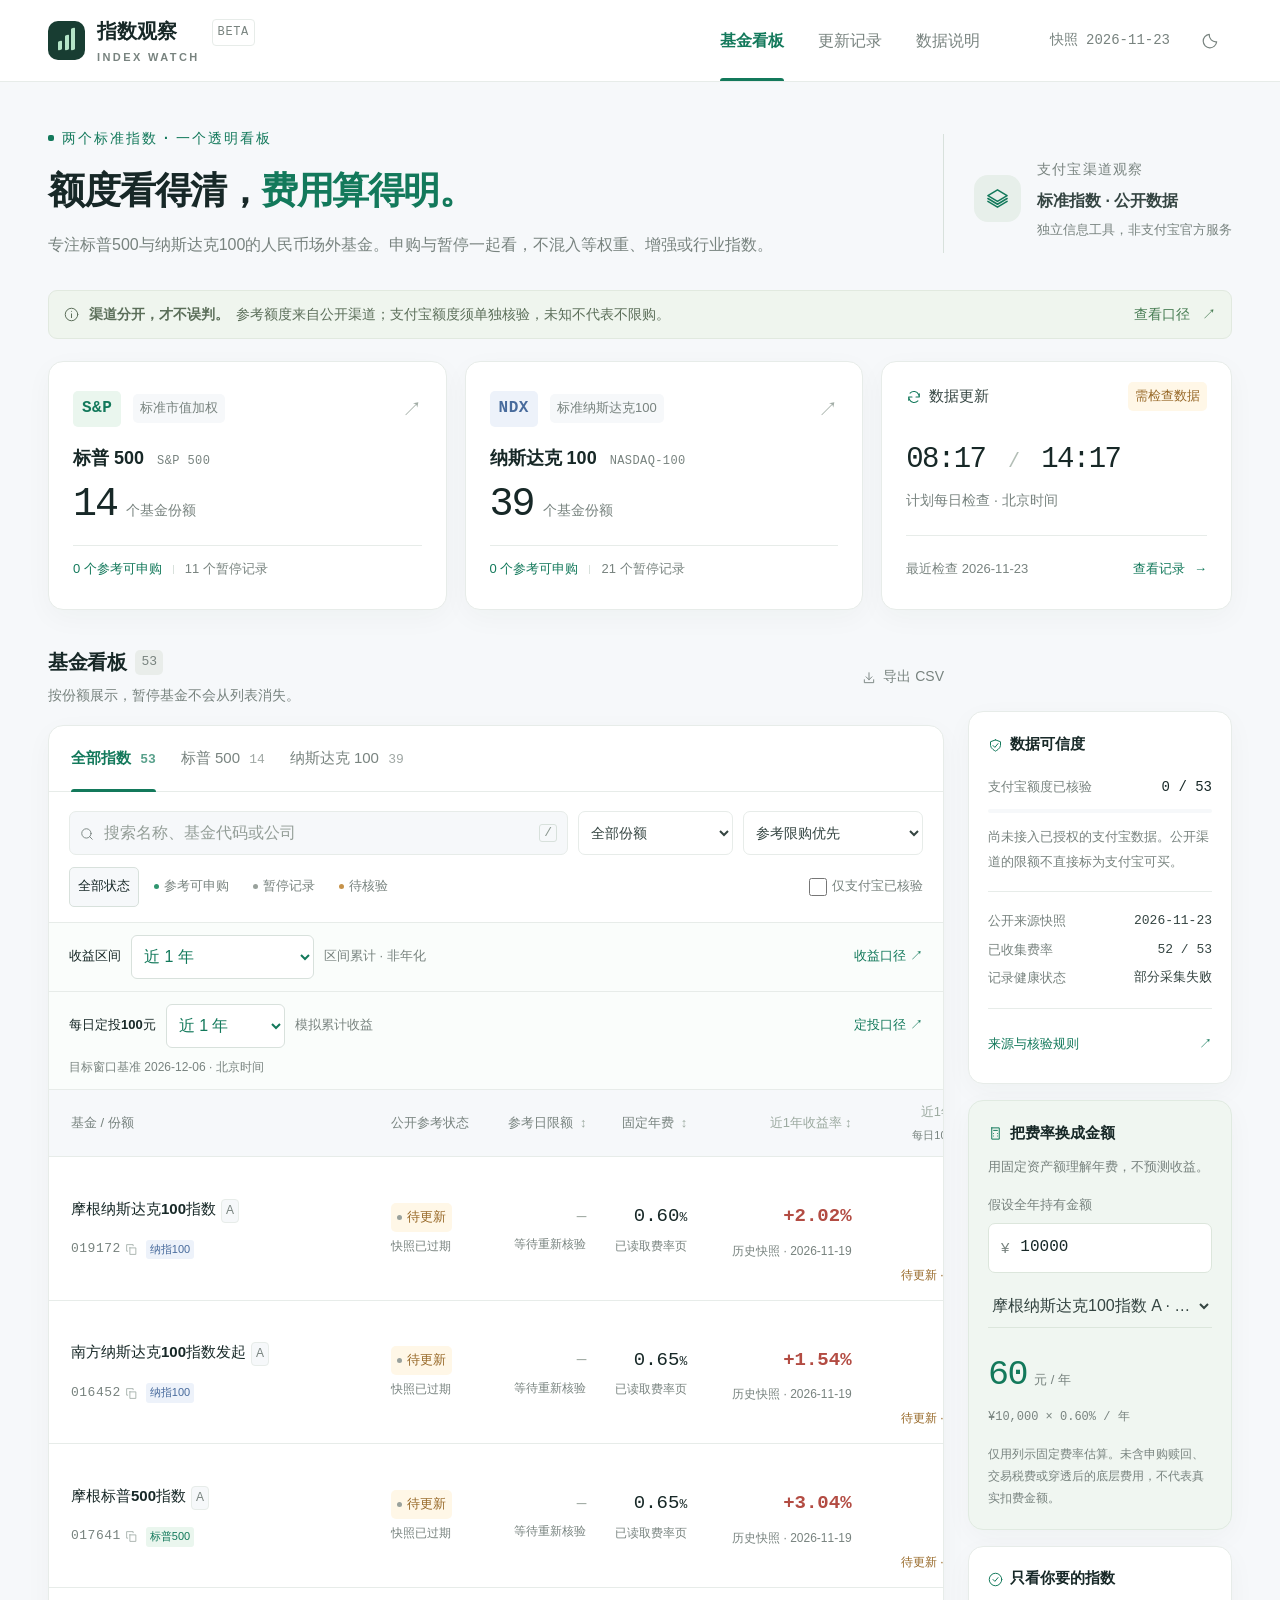
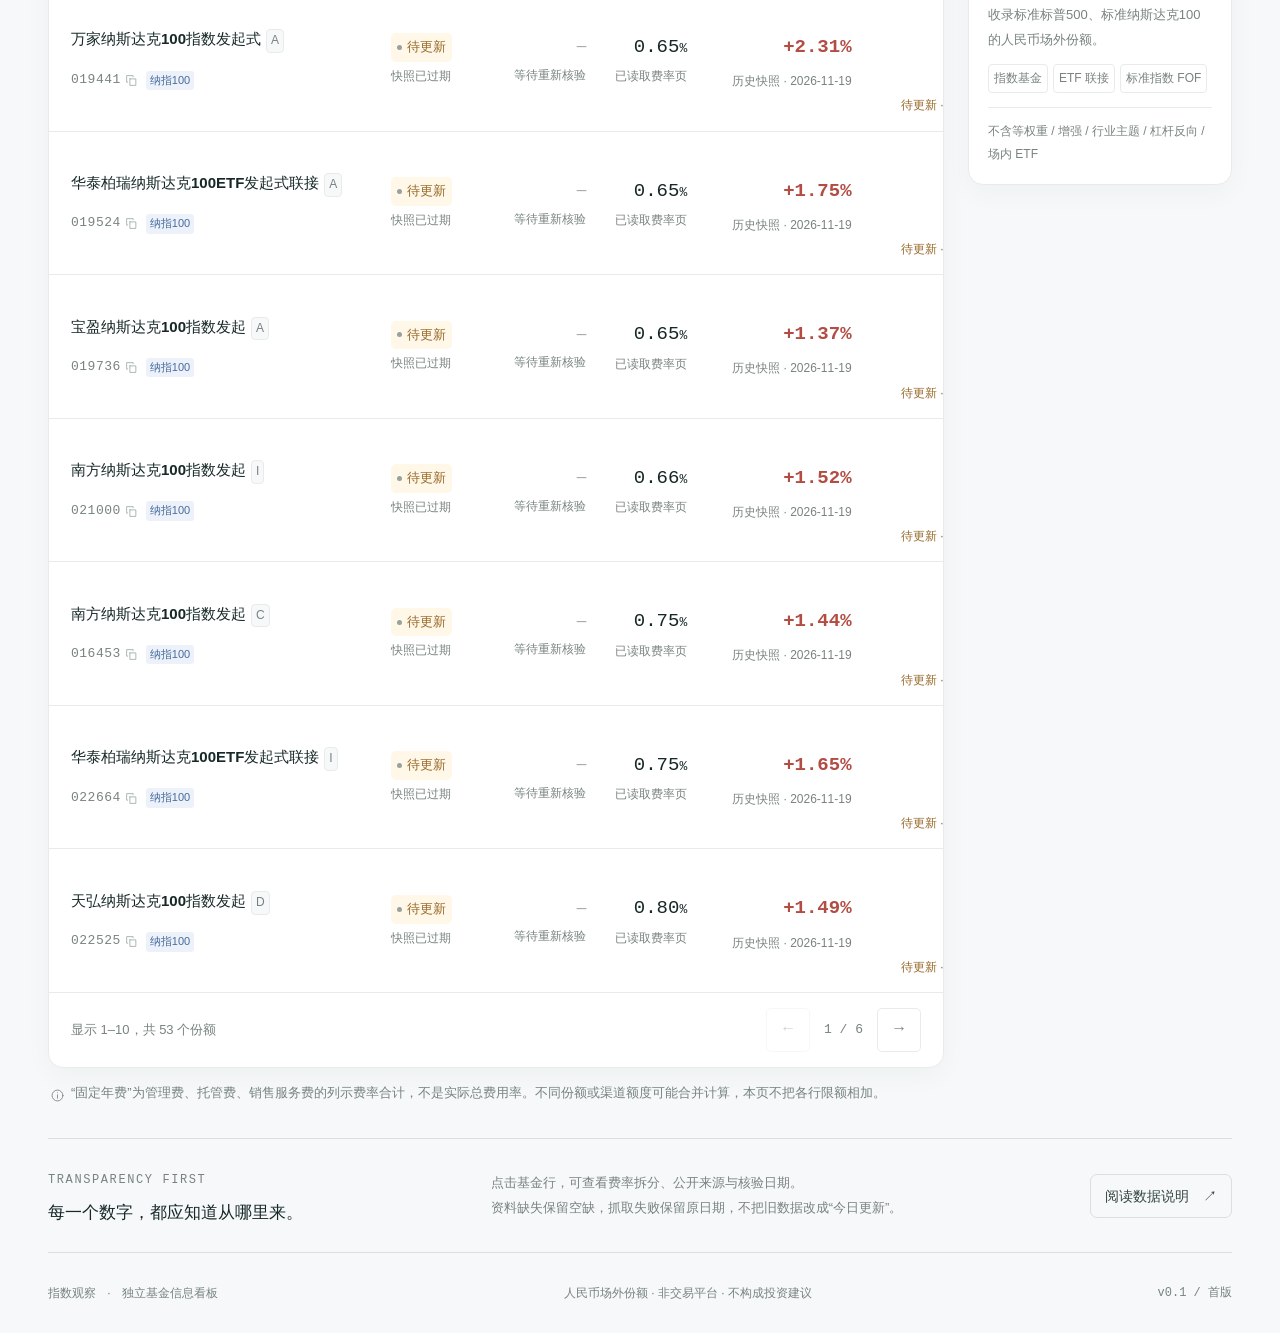
==== commit e3718471: "每日数据更新 2026-11-23 15:42 [skip ci]" ====
--- a/site/index.html
+++ b/site/index.html
@@ -97,7 +97,7 @@
 <dialog id="info-dialog" class="info-dialog" aria-labelledby="info-title"><div class="dialog-top"><span class="small-label">INDEX WATCH / NOTES</span><button class="icon-button close-dialog" aria-label="关闭"><span data-icon="x"></span></button></div><div id="info-content"></div></dialog>
 <div id="toast" class="toast" role="status" aria-live="polite"></div>
 <noscript><div class="noscript-note">此看板需要 JavaScript 才能显示筛选和基金数据。请启用 JavaScript，或读取发布包中的 data/funds.json。</div></noscript>
-<script id="seed-data" type="application/json">{"dataset":{"meta":{"version":"0.1.0","snapshot_date":"2026-11-22","generated_at":"2026-11-22T14:52:04+08:00","mode":"collected","title":"指数观察","source_note":"首版公开快照；支付宝渠道尚未核验。部分暂停记录来自前次查询，已独立标注。","schedule_timezone":"Asia/Shanghai","schedule_times":["08:17","14:17"],"schedule_active":true,"reference_ttl_hours":36,"fee_ttl_days":90,"catalog_count":53,"coverage_note":"首版人工白名单，不承诺穷尽市场；按份额代码计数。"},"funds":[{"code":"017641","name":"摩根标普500指数 A","manager":"摩根","index":"sp500","share_class":"A","structure":"index","currency":"CNY","benchmark":"S\u0026P 500","profile_url":"https://fundf10.eastmoney.com/jbgk_017641.html","fee_url":"https://fundf10.eastmoney.com/jjfl_017641.html","fees":{"management":0.5,"custody":0.15,"sales":0.0,"total":0.65,"subscription_standard":1.2,"subscription_alipay":null,"source_url":"https://fundf10.eastmoney.com/jjfl_017641.html","source_label":"天天基金公开费率页","checked_at":"2026-11-22T14:52:04+08:00","verification":"page","error":null},"reference":{"status":"limited","daily_limit":10.0,"source_url":"https://fundf10.eastmoney.com/jjfl_017641.html","source_label":"天天基金公开交易页","observed_at":"2026-11-22T14:52:04+08:00","verification":"page","note":"仅代表天天基金公开口径，非支付宝可买确认。暂停状态优先于页面残留旧限额。","last_attempt_at":"2026-11-22T14:52:04+08:00","error":null,"unlimited":false,"source_displayed_limit":10.0,"raw_status":"限大额","raw_limit":"10.00元"},"alipay":{"status":"unknown","daily_limit":null,"checked_at":null,"expires_at":null,"evidence_url":null,"scope":null,"note":"未接入支付宝已授权数据；需在支付宝搜索基金代码核验。"},"quota_group":null,"fee_note":"三项固定费率合计不含交易成本、税费及一次性申购赎回费用。"},{"code":"019305","name":"摩根标普500指数 C","manager":"摩根","index":"sp500","share_class":"C","structure":"index","currency":"CNY","benchmark":"S\u0026P 500","profile_url":"https://fundf10.eastmoney.com/jbgk_019305.html","fee_url":"https://fundf10.eastmoney.com/jjfl_019305.html","fees":{"management":0.5,"custody":0.15,"sales":0.3,"total":0.95,"subscription_standard":0.0,"subscription_alipay":null,"source_url":"https://fundf10.eastmoney.com/jjfl_019305.html","source_label":"天天基金公开费率页","checked_at":"2026-11-22T14:52:04+08:00","verification":"page","error":null},"reference":{"status":"limited","daily_limit":10.0,"source_url":"https://fundf10.eastmoney.com/jjfl_019305.html","source_label":"天天基金公开交易页","observed_at":"2026-11-22T14:52:04+08:00","verification":"page","note":"仅代表天天基金公开口径，非支付宝可买确认。暂停状态优先于页面残留旧限额。","last_attempt_at":"2026-11-22T14:52:04+08:00","error":null,"unlimited":false,"source_displayed_limit":10.0,"raw_status":"限大额","raw_limit":"10.00元"},"alipay":{"status":"unknown","daily_limit":null,"checked_at":null,"expires_at":null,"evidence_url":null,"scope":null,"note":"未接入支付宝已授权数据；需在支付宝搜索基金代码核验。"},"quota_group":null,"fee_note":"三项固定费率合计不含交易成本、税费及一次性申购赎回费用。"},{"code":"050025","name":"博时标普500ETF联接 A","manager":"博时","index":"sp500","share_class":"A","structure":"feeder","currency":"CNY","benchmark":"S\u0026P 500","profile_url":"https://fundf10.eastmoney.com/jbgk_050025.html","fee_url":"https://fundf10.eastmoney.com/jjfl_050025.html","fees":{"management":0.6,"custody":0.2,"sales":0.0,"total":0.8,"subscription_standard":1.2,"subscription_alipay":null,"source_url":"https://fundf10.eastmoney.com/jjfl_050025.html","source_label":"天天基金公开费率页","checked_at":"2026-11-22T14:52:04+08:00","verification":"page","error":null},"reference":{"status":"paused","daily_limit":0,"source_url":"https://fundf10.eastmoney.com/jjfl_050025.html","source_label":"天天基金公开交易页","observed_at":"2026-11-22T14:52:04+08:00","verification":"page","note":"仅代表天天基金公开口径，非支付宝可买确认。暂停状态优先于页面残留旧限额。","last_attempt_at":"2026-11-22T14:52:04+08:00","error":null,"unlimited":false,"source_displayed_limit":100.0,"raw_status":"暂停申购","raw_limit":"100.00元"},"alipay":{"status":"unknown","daily_limit":null,"checked_at":null,"expires_at":null,"evidence_url":null,"scope":null,"note":"未接入支付宝已授权数据；需在支付宝搜索基金代码核验。"},"quota_group":null,"fee_note":"联接基金存在目标ETF相关费用及计提豁免；列示三项费率不是穿透后的实际总费用率，不能机械双加。"},{"code":"006075","name":"博时标普500ETF联接 C","manager":"博时","index":"sp500","share_class":"C","structure":"feeder","currency":"CNY","benchmark":"S\u0026P 500","profile_url":"https://fundf10.eastmoney.com/jbgk_006075.html","fee_url":"https://fundf10.eastmoney.com/jjfl_006075.html","fees":{"management":0.6,"custody":0.2,"sales":0.35,"total":1.15,"subscription_standard":0.0,"subscription_alipay":null,"source_url":"https://fundf10.eastmoney.com/jjfl_006075.html","source_label":"天天基金公开费率页","checked_at":"2026-11-22T14:52:04+08:00","verification":"page","error":null},"reference":{"status":"paused","daily_limit":0,"source_url":"https://fundf10.eastmoney.com/jjfl_006075.html","source_label":"天天基金公开交易页","observed_at":"2026-11-22T14:52:04+08:00","verification":"page","note":"仅代表天天基金公开口径，非支付宝可买确认。暂停状态优先于页面残留旧限额。","last_attempt_at":"2026-11-22T14:52:04+08:00","error":null,"unlimited":false,"source_displayed_limit":100.0,"raw_status":"暂停申购","raw_limit":"100.00元"},"alipay":{"status":"unknown","daily_limit":null,"checked_at":null,"expires_at":null,"evidence_url":null,"scope":null,"note":"未接入支付宝已授权数据；需在支付宝搜索基金代码核验。"},"quota_group":null,"fee_note":"联接基金存在目标ETF相关费用及计提豁免；列示三项费率不是穿透后的实际总费用率，不能机械双加。"},{"code":"018738","name":"博时标普500ETF联接 E","manager":"博时","index":"sp500","share_class":"E","structure":"feeder","currency":"CNY","benchmark":"S\u0026P 500","profile_url":"https://fundf10.eastmoney.com/jbgk_018738.html","fee_url":"https://fundf10.eastmoney.com/jjfl_018738.html","fees":{"management":0.6,"custody":0.2,"sales":0.01,"total":0.81,"subscription_standard":0.0,"subscription_alipay":null,"source_url":"https://fundf10.eastmoney.com/jjfl_018738.html","source_label":"天天基金公开费率页","checked_at":"2026-11-22T14:52:04+08:00","verification":"page","error":null},"reference":{"status":"paused","daily_limit":0,"source_url":"https://fundf10.eastmoney.com/jjfl_018738.html","source_label":"天天基金公开交易页","observed_at":"2026-11-22T14:52:04+08:00","verification":"page","note":"仅代表天天基金公开口径，非支付宝可买确认。暂停状态优先于页面残留旧限额。","last_attempt_at":"2026-11-22T14:52:04+08:00","error":null,"unlimited":false,"source_displayed_limit":null,"raw_status":"暂停申购","raw_limit":null},"alipay":{"status":"unknown","daily_limit":null,"checked_at":null,"expires_at":null,"evidence_url":null,"scope":null,"note":"未接入支付宝已授权数据；需在支付宝搜索基金代码核验。"},"quota_group":null,"fee_note":"联接基金存在目标ETF相关费用及计提豁免；列示三项费率不是穿透后的实际总费用率，不能机械双加。"},{"code":"017028","name":"国泰标普500ETF发起联接 A","manager":"国泰","index":"sp500","share_class":"A","structure":"feeder","currency":"CNY","benchmark":"S\u0026P 500","profile_url":"https://fundf10.eastmoney.com/jbgk_017028.html","fee_url":"https://fundf10.eastmoney.com/jjfl_017028.html","fees":{"management":0.6,"custody":0.15,"sales":0.0,"total":0.75,"subscription_standard":1.0,"subscription_alipay":null,"source_url":"https://fundf10.eastmoney.com/jjfl_017028.html","source_label":"天天基金公开费率页","checked_at":"2026-11-22T14:52:04+08:00","verification":"page","error":null},"reference":{"status":"paused","daily_limit":0,"source_url":"https://fundf10.eastmoney.com/jjfl_017028.html","source_label":"天天基金公开交易页","observed_at":"2026-11-22T14:52:04+08:00","verification":"page","note":"仅代表天天基金公开口径，非支付宝可买确认。暂停状态优先于页面残留旧限额。","last_attempt_at":"2026-11-22T14:52:04+08:00","error":null,"unlimited":false,"source_displayed_limit":10000.0,"raw_status":"暂停申购","raw_limit":"1.00万元"},"alipay":{"status":"unknown","daily_limit":null,"checked_at":null,"expires_at":null,"evidence_url":null,"scope":null,"note":"未接入支付宝已授权数据；需在支付宝搜索基金代码核验。"},"quota_group":null,"fee_note":"联接基金存在目标ETF相关费用及计提豁免；列示三项费率不是穿透后的实际总费用率，不能机械双加。"},{"code":"017030","name":"国泰标普500ETF发起联接 C","manager":"国泰","index":"sp500","share_class":"C","structure":"feeder","currency":"CNY","benchmark":"S\u0026P 500","profile_url":"https://fundf10.eastmoney.com/jbgk_017030.html","fee_url":"https://fundf10.eastmoney.com/jjfl_017030.html","fees":{"management":0.6,"custody":0.15,"sales":0.3,"total":1.05,"subscription_standard":0.0,"subscription_alipay":null,"source_url":"https://fundf10.eastmoney.com/jjfl_017030.html","source_label":"天天基金公开费率页","checked_at":"2026-11-22T14:52:04+08:00","verification":"page","error":null},"reference":{"status":"paused","daily_limit":0,"source_url":"https://fundf10.eastmoney.com/jjfl_017030.html","source_label":"天天基金公开交易页","observed_at":"2026-11-22T14:52:04+08:00","verification":"page","note":"仅代表天天基金公开口径，非支付宝可买确认。暂停状态优先于页面残留旧限额。","last_attempt_at":"2026-11-22T14:52:04+08:00","error":null,"unlimited":false,"source_displayed_limit":10000.0,"raw_status":"暂停申购","raw_limit":"1.00万元"},"alipay":{"status":"unknown","daily_limit":null,"checked_at":null,"expires_at":null,"evidence_url":null,"scope":null,"note":"未接入支付宝已授权数据；需在支付宝搜索基金代码核验。"},"quota_group":null,"fee_note":"联接基金存在目标ETF相关费用及计提豁免；列示三项费率不是穿透后的实际总费用率，不能机械双加。"},{"code":"018064","name":"华夏标普500ETF发起式联接 A","manager":"华夏","index":"sp500","share_class":"A","structure":"feeder","currency":"CNY","benchmark":"S\u0026P 500","profile_url":"https://fundf10.eastmoney.com/jbgk_018064.html","fee_url":"https://fundf10.eastmoney.com/jjfl_018064.html","fees":{"management":0.6,"custody":0.15,"sales":0.0,"total":0.75,"subscription_standard":1.2,"subscription_alipay":null,"source_url":"https://fundf10.eastmoney.com/jjfl_018064.html","source_label":"天天基金公开费率页","checked_at":"2026-11-22T14:52:04+08:00","verification":"page","error":null},"reference":{"status":"paused","daily_limit":0,"source_url":"https://fundf10.eastmoney.com/jjfl_018064.html","source_label":"天天基金公开交易页","observed_at":"2026-11-22T14:52:04+08:00","verification":"page","note":"仅代表天天基金公开口径，非支付宝可买确认。暂停状态优先于页面残留旧限额。","last_attempt_at":"2026-11-22T14:52:04+08:00","error":null,"unlimited":false,"source_displayed_limit":100.0,"raw_status":"暂停申购","raw_limit":"100.00元"},"alipay":{"status":"unknown","daily_limit":null,"checked_at":null,"expires_at":null,"evidence_url":null,"scope":null,"note":"未接入支付宝已授权数据；需在支付宝搜索基金代码核验。"},"quota_group":null,"fee_note":"联接基金存在目标ETF相关费用及计提豁免；列示三项费率不是穿透后的实际总费用率，不能机械双加。"},{"code":"018065","name":"华夏标普500ETF发起式联接 C","manager":"华夏","index":"sp500","share_class":"C","structure":"feeder","currency":"CNY","benchmark":"S\u0026P 500","profile_url":"https://fundf10.eastmoney.com/jbgk_018065.html","fee_url":"https://fundf10.eastmoney.com/jjfl_018065.html","fees":{"management":0.6,"custody":0.15,"sales":0.3,"total":1.05,"subscription_standard":0.0,"subscription_alipay":null,"source_url":"https://fundf10.eastmoney.com/jjfl_018065.html","source_label":"天天基金公开费率页","checked_at":"2026-11-22T14:52:04+08:00","verification":"page","error":null},"reference":{"status":"paused","daily_limit":0,"source_url":"https://fundf10.eastmoney.com/jjfl_018065.html","source_label":"天天基金公开交易页","observed_at":"2026-11-22T14:52:04+08:00","verification":"page","note":"仅代表天天基金公开口径，非支付宝可买确认。暂停状态优先于页面残留旧限额。","last_attempt_at":"2026-11-22T14:52:04+08:00","error":null,"unlimited":false,"source_displayed_limit":100.0,"raw_status":"暂停申购","raw_limit":"100.00元"},"alipay":{"status":"unknown","daily_limit":null,"checked_at":null,"expires_at":null,"evidence_url":null,"scope":null,"note":"未接入支付宝已授权数据；需在支付宝搜索基金代码核验。"},"quota_group":null,"fee_note":"联接基金存在目标ETF相关费用及计提豁免；列示三项费率不是穿透后的实际总费用率，不能机械双加。"},{"code":"161125","name":"易方达标普500指数 A","manager":"易方达","index":"sp500","share_class":"A","structure":"index","currency":"CNY","benchmark":"S\u0026P 500","profile_url":"https://fundf10.eastmoney.com/jbgk_161125.html","fee_url":"https://fundf10.eastmoney.com/jjfl_161125.html","fees":{"management":0.8,"custody":0.2,"sales":0.0,"total":1.0,"subscription_standard":1.2,"subscription_alipay":null,"source_url":"https://fundf10.eastmoney.com/jjfl_161125.html","source_label":"天天基金公开费率页","checked_at":"2026-11-22T14:52:04+08:00","verification":"page","error":null},"reference":{"status":"paused","daily_limit":0,"source_url":"https://fundf10.eastmoney.com/jjfl_161125.html","source_label":"天天基金公开交易页","observed_at":"2026-11-22T14:52:04+08:00","verification":"page","note":"仅代表天天基金公开口径，非支付宝可买确认。暂停状态优先于页面残留旧限额。","last_attempt_at":"2026-11-22T14:52:04+08:00","error":null,"unlimited":false,"source_displayed_limit":10.0,"raw_status":"暂停申购","raw_limit":"10.00元"},"alipay":{"status":"unknown","daily_limit":null,"checked_at":null,"expires_at":null,"evidence_url":null,"scope":null,"note":"未接入支付宝已授权数据；需在支付宝搜索基金代码核验。"},"quota_group":null,"fee_note":"三项固定费率合计不含交易成本、税费及一次性申购赎回费用。"},{"code":"012860","name":"易方达标普500指数 C","manager":"易方达","index":"sp500","share_class":"C","structure":"index","currency":"CNY","benchmark":"S\u0026P 500","profile_url":"https://fundf10.eastmoney.com/jbgk_012860.html","fee_url":"https://fundf10.eastmoney.com/jjfl_012860.html","fees":{"management":0.8,"custody":0.2,"sales":0.35,"total":1.35,"subscription_standard":0.0,"subscription_alipay":null,"source_url":"https://fundf10.eastmoney.com/jjfl_012860.html","source_label":"天天基金公开费率页","checked_at":"2026-11-21T15:11:23+08:00","verification":"page","error":"最近采集失败；保留原值和原费率日期。"},"reference":{"status":"paused","daily_limit":0,"source_url":"https://fundf10.eastmoney.com/jjfl_012860.html","source_label":"天天基金公开交易页","observed_at":"2026-11-21T15:11:23+08:00","verification":"page","note":"仅代表天天基金公开口径，非支付宝可买确认。暂停状态优先于页面残留旧限额。","last_attempt_at":"2026-11-22T14:52:04+08:00","error":"ConnectionError: source unavailable or parser rejected page; prior timestamps retained.","unlimited":false,"source_displayed_limit":10.0,"raw_status":"暂停申购","raw_limit":"10.00元"},"alipay":{"status":"unknown","daily_limit":null,"checked_at":null,"expires_at":null,"evidence_url":null,"scope":null,"note":"未接入支付宝已授权数据；需在支付宝搜索基金代码核验。"},"quota_group":null,"fee_note":"三项固定费率合计不含交易成本、税费及一次性申购赎回费用。"},{"code":"007721","name":"天弘标普500发起 A","manager":"天弘","index":"sp500","share_class":"A","structure":"fof","currency":"CNY","benchmark":"S\u0026P 500","profile_url":"https://fundf10.eastmoney.com/jbgk_007721.html","fee_url":"https://fundf10.eastmoney.com/jjfl_007721.html","fees":{"management":0.6,"custody":0.2,"sales":0.0,"total":0.8,"subscription_standard":1.0,"subscription_alipay":null,"source_url":"https://fundf10.eastmoney.com/jjfl_007721.html","source_label":"天天基金公开费率页","checked_at":"2026-11-22T14:52:04+08:00","verification":"page","error":null},"reference":{"status":"paused","daily_limit":0,"source_url":"https://fundf10.eastmoney.com/jjfl_007721.html","source_label":"天天基金公开交易页","observed_at":"2026-11-22T14:52:04+08:00","verification":"page","note":"仅代表天天基金公开口径，非支付宝可买确认。暂停状态优先于页面残留旧限额。","last_attempt_at":"2026-11-22T14:52:04+08:00","error":null,"unlimited":false,"source_displayed_limit":100.0,"raw_status":"暂停申购","raw_limit":"100.00元"},"alipay":{"status":"unknown","daily_limit":null,"checked_at":null,"expires_at":null,"evidence_url":null,"scope":null,"note":"未接入支付宝已授权数据；需在支付宝搜索基金代码核验。"},"quota_group":null,"fee_note":"FOF底层基金费用可能另有影响；此处三项费率不是穿透后的总费用率。"},{"code":"007722","name":"天弘标普500发起 C","manager":"天弘","index":"sp500","share_class":"C","structure":"fof","currency":"CNY","benchmark":"S\u0026P 500","profile_url":"https://fundf10.eastmoney.com/jbgk_007722.html","fee_url":"https://fundf10.eastmoney.com/jjfl_007722.html","fees":{"management":0.6,"custody":0.2,"sales":0.25,"total":1.05,"subscription_standard":0.0,"subscription_alipay":null,"source_url":"https://fundf10.eastmoney.com/jjfl_007722.html","source_label":"天天基金公开费率页","checked_at":"2026-11-22T14:52:04+08:00","verification":"page","error":null},"reference":{"status":"paused","daily_limit":0,"source_url":"https://fundf10.eastmoney.com/jjfl_007722.html","source_label":"天天基金公开交易页","observed_at":"2026-11-22T14:52:04+08:00","verification":"page","note":"仅代表天天基金公开口径，非支付宝可买确认。暂停状态优先于页面残留旧限额。","last_attempt_at":"2026-11-22T14:52:04+08:00","error":null,"unlimited":false,"source_displayed_limit":100.0,"raw_status":"暂停申购","raw_limit":"100.00元"},"alipay":{"status":"unknown","daily_limit":null,"checked_at":null,"expires_at":null,"evidence_url":null,"scope":null,"note":"未接入支付宝已授权数据；需在支付宝搜索基金代码核验。"},"quota_group":null,"fee_note":"FOF底层基金费用可能另有影响；此处三项费率不是穿透后的总费用率。"},{"code":"022523","name":"天弘标普500发起 D","manager":"天弘","index":"sp500","share_class":"D","structure":"fof","currency":"CNY","benchmark":"S\u0026P 500","profile_url":"https://fundf10.eastmoney.com/jbgk_022523.html","fee_url":"https://fundf10.eastmoney.com/jjfl_022523.html","fees":{"management":0.6,"custody":0.2,"sales":0.25,"total":1.05,"subscription_standard":0.0,"subscription_alipay":null,"source_url":"https://fundf10.eastmoney.com/jjfl_022523.html","source_label":"天天基金公开费率页","checked_at":"2026-11-22T14:52:04+08:00","verification":"page","error":null},"reference":{"status":"limited","daily_limit":null,"source_url":"https://fundf10.eastmoney.com/jjfl_022523.html","source_label":"天天基金公开交易页","observed_at":"2026-11-22T14:52:04+08:00","verification":"page","note":"仅代表天天基金公开口径，非支付宝可买确认。暂停状态优先于页面残留旧限额。","last_attempt_at":"2026-11-22T14:52:04+08:00","error":null,"unlimited":false,"source_displayed_limit":null,"raw_status":"限大额","raw_limit":null},"alipay":{"status":"unknown","daily_limit":null,"checked_at":null,"expires_at":null,"evidence_url":null,"scope":null,"note":"未接入支付宝已授权数据；需在支付宝搜索基金代码核验。"},"quota_group":null,"fee_note":"FOF底层基金费用可能另有影响；此处三项费率不是穿透后的总费用率。"},{"code":"019172","name":"摩根纳斯达克100指数 A","manager":"摩根","index":"nasdaq100","share_class":"A","structure":"index","currency":"CNY","benchmark":"Nasdaq-100","profile_url":"https://fundf10.eastmoney.com/jbgk_019172.html","fee_url":"https://fundf10.eastmoney.com/jjfl_019172.html","fees":{"management":0.5,"custody":0.1,"sales":0.0,"total":0.6,"subscription_standard":1.2,"subscription_alipay":null,"source_url":"https://fundf10.eastmoney.com/jjfl_019172.html","source_label":"天天基金公开费率页","checked_at":"2026-11-22T14:52:04+08:00","verification":"page","error":null},"reference":{"status":"limited","daily_limit":10.0,"source_url":"https://fundf10.eastmoney.com/jjfl_019172.html","source_label":"天天基金公开交易页","observed_at":"2026-11-22T14:52:04+08:00","verification":"page","note":"仅代表天天基金公开口径，非支付宝可买确认。暂停状态优先于页面残留旧限额。","last_attempt_at":"2026-11-22T14:52:04+08:00","error":null,"unlimited":false,"source_displayed_limit":10.0,"raw_status":"限大额","raw_limit":"10.00元"},"alipay":{"status":"unknown","daily_limit":null,"checked_at":null,"expires_at":null,"evidence_url":null,"scope":null,"note":"未接入支付宝已授权数据；需在支付宝搜索基金代码核验。"},"quota_group":null,"fee_note":"三项固定费率合计不含交易成本、税费及一次性申购赎回费用。"},{"code":"019173","name":"摩根纳斯达克100指数 C","manager":"摩根","index":"nasdaq100","share_class":"C","structure":"index","currency":"CNY","benchmark":"Nasdaq-100","profile_url":"https://fundf10.eastmoney.com/jbgk_019173.html","fee_url":"https://fundf10.eastmoney.com/jjfl_019173.html","fees":{"management":0.5,"custody":0.1,"sales":0.3,"total":0.9,"subscription_standard":0.0,"subscription_alipay":null,"source_url":"https://fundf10.eastmoney.com/jjfl_019173.html","source_label":"天天基金公开费率页","checked_at":"2026-11-22T14:52:04+08:00","verification":"page","error":null},"reference":{"status":"limited","daily_limit":10.0,"source_url":"https://fundf10.eastmoney.com/jjfl_019173.html","source_label":"天天基金公开交易页","observed_at":"2026-11-22T14:52:04+08:00","verification":"page","note":"仅代表天天基金公开口径，非支付宝可买确认。暂停状态优先于页面残留旧限额。","last_attempt_at":"2026-11-22T14:52:04+08:00","error":null,"unlimited":false,"source_displayed_limit":10.0,"raw_status":"限大额","raw_limit":"10.00元"},"alipay":{"status":"unknown","daily_limit":null,"checked_at":null,"expires_at":null,"evidence_url":null,"scope":null,"note":"未接入支付宝已授权数据；需在支付宝搜索基金代码核验。"},"quota_group":null,"fee_note":"三项固定费率合计不含交易成本、税费及一次性申购赎回费用。"},{"code":"016452","name":"南方纳斯达克100指数发起 A","manager":"南方","index":"nasdaq100","share_class":"A","structure":"index","currency":"CNY","benchmark":"Nasdaq-100","profile_url":"https://fundf10.eastmoney.com/jbgk_016452.html","fee_url":"https://fundf10.eastmoney.com/jjfl_016452.html","fees":{"management":0.5,"custody":0.15,"sales":0.0,"total":0.65,"subscription_standard":1.2,"subscription_alipay":null,"source_url":"https://fundf10.eastmoney.com/jjfl_016452.html","source_label":"天天基金公开费率页","checked_at":"2026-11-22T14:52:04+08:00","verification":"page","error":null},"reference":{"status":"limited","daily_limit":10.0,"source_url":"https://fundf10.eastmoney.com/jjfl_016452.html","source_label":"天天基金公开交易页","observed_at":"2026-11-22T14:52:04+08:00","verification":"page","note":"仅代表天天基金公开口径，非支付宝可买确认。暂停状态优先于页面残留旧限额。","last_attempt_at":"2026-11-22T14:52:04+08:00","error":null,"unlimited":false,"source_displayed_limit":10.0,"raw_status":"限大额","raw_limit":"10.00元"},"alipay":{"status":"unknown","daily_limit":null,"checked_at":null,"expires_at":null,"evidence_url":null,"scope":null,"note":"未接入支付宝已授权数据；需在支付宝搜索基金代码核验。"},"quota_group":null,"fee_note":"三项固定费率合计不含交易成本、税费及一次性申购赎回费用。"},{"code":"016453","name":"南方纳斯达克100指数发起 C","manager":"南方","index":"nasdaq100","share_class":"C","structure":"index","currency":"CNY","benchmark":"Nasdaq-100","profile_url":"https://fundf10.eastmoney.com/jbgk_016453.html","fee_url":"https://fundf10.eastmoney.com/jjfl_016453.html","fees":{"management":0.5,"custody":0.15,"sales":0.1,"total":0.75,"subscription_standard":0.0,"subscription_alipay":null,"source_url":"https://fundf10.eastmoney.com/jjfl_016453.html","source_label":"天天基金公开费率页","checked_at":"2026-11-22T14:52:04+08:00","verification":"page","error":null},"reference":{"status":"limited","daily_limit":10.0,"source_url":"https://fundf10.eastmoney.com/jjfl_016453.html","source_label":"天天基金公开交易页","observed_at":"2026-11-22T14:52:04+08:00","verification":"page","note":"仅代表天天基金公开口径，非支付宝可买确认。暂停状态优先于页面残留旧限额。","last_attempt_at":"2026-11-22T14:52:04+08:00","error":null,"unlimited":false,"source_displayed_limit":10.0,"raw_status":"限大额","raw_limit":"10.00元"},"alipay":{"status":"unknown","daily_limit":null,"checked_at":null,"expires_at":null,"evidence_url":null,"scope":null,"note":"未接入支付宝已授权数据；需在支付宝搜索基金代码核验。"},"quota_group":null,"fee_note":"三项固定费率合计不含交易成本、税费及一次性申购赎回费用。"},{"code":"021000","name":"南方纳斯达克100指数发起 I","manager":"南方","index":"nasdaq100","share_class":"I","structure":"index","currency":"CNY","benchmark":"Nasdaq-100","profile_url":"https://fundf10.eastmoney.com/jbgk_021000.html","fee_url":"https://fundf10.eastmoney.com/jjfl_021000.html","fees":{"management":0.5,"custody":0.15,"sales":0.01,"total":0.66,"subscription_standard":0.0,"subscription_alipay":null,"source_url":"https://fundf10.eastmoney.com/jjfl_021000.html","source_label":"天天基金公开费率页","checked_at":"2026-11-22T14:52:04+08:00","verification":"page","error":null},"reference":{"status":"limited","daily_limit":null,"source_url":"https://fundf10.eastmoney.com/jjfl_021000.html","source_label":"天天基金公开交易页","observed_at":"2026-11-22T14:52:04+08:00","verification":"page","note":"仅代表天天基金公开口径，非支付宝可买确认。暂停状态优先于页面残留旧限额。","last_attempt_at":"2026-11-22T14:52:04+08:00","error":null,"unlimited":false,"source_displayed_limit":null,"raw_status":"限大额","raw_limit":null},"alipay":{"status":"unknown","daily_limit":null,"checked_at":null,"expires_at":null,"evidence_url":null,"scope":null,"note":"未接入支付宝已授权数据；需在支付宝搜索基金代码核验。"},"quota_group":null,"fee_note":"三项固定费率合计不含交易成本、税费及一次性申购赎回费用。"},{"code":"019736","name":"宝盈纳斯达克100指数发起 A","manager":"宝盈","index":"nasdaq100","share_class":"A","structure":"index","currency":"CNY","benchmark":"Nasdaq-100","profile_url":"https://fundf10.eastmoney.com/jbgk_019736.html","fee_url":"https://fundf10.eastmoney.com/jjfl_019736.html","fees":{"management":0.5,"custody":0.15,"sales":0.0,"total":0.65,"subscription_standard":1.2,"subscription_alipay":null,"source_url":"https://fundf10.eastmoney.com/jjfl_019736.html","source_label":"天天基金公开费率页","checked_at":"2026-11-22T14:52:04+08:00","verification":"page","error":null},"reference":{"status":"limited","daily_limit":10.0,"source_url":"https://fundf10.eastmoney.com/jjfl_019736.html","source_label":"天天基金公开交易页","observed_at":"2026-11-22T14:52:04+08:00","verification":"page","note":"仅代表天天基金公开口径，非支付宝可买确认。暂停状态优先于页面残留旧限额。","last_attempt_at":"2026-11-22T14:52:04+08:00","error":null,"unlimited":false,"source_displayed_limit":10.0,"raw_status":"限大额","raw_limit":"10.00元"},"alipay":{"status":"unknown","daily_limit":null,"checked_at":null,"expires_at":null,"evidence_url":null,"scope":null,"note":"未接入支付宝已授权数据；需在支付宝搜索基金代码核验。"},"quota_group":null,"fee_note":"三项固定费率合计不含交易成本、税费及一次性申购赎回费用。"},{"code":"019737","name":"宝盈纳斯达克100指数发起 C","manager":"宝盈","index":"nasdaq100","share_class":"C","structure":"index","currency":"CNY","benchmark":"Nasdaq-100","profile_url":"https://fundf10.eastmoney.com/jbgk_019737.html","fee_url":"https://fundf10.eastmoney.com/jjfl_019737.html","fees":{"management":0.5,"custody":0.15,"sales":0.25,"total":0.9,"subscription_standard":0.0,"subscription_alipay":null,"source_url":"https://fundf10.eastmoney.com/jjfl_019737.html","source_label":"天天基金公开费率页","checked_at":"2026-11-22T14:52:04+08:00","verification":"page","error":null},"reference":{"status":"limited","daily_limit":10.0,"source_url":"https://fundf10.eastmoney.com/jjfl_019737.html","source_label":"天天基金公开交易页","observed_at":"2026-11-22T14:52:04+08:00","verification":"page","note":"仅代表天天基金公开口径，非支付宝可买确认。暂停状态优先于页面残留旧限额。","last_attempt_at":"2026-11-22T14:52:04+08:00","error":null,"unlimited":false,"source_displayed_limit":10.0,"raw_status":"限大额","raw_limit":"10.00元"},"alipay":{"status":"unknown","daily_limit":null,"checked_at":null,"expires_at":null,"evidence_url":null,"scope":null,"note":"未接入支付宝已授权数据；需在支付宝搜索基金代码核验。"},"quota_group":null,"fee_note":"三项固定费率合计不含交易成本、税费及一次性申购赎回费用。"},{"code":"019441","name":"万家纳斯达克100指数发起式 A","manager":"万家","index":"nasdaq100","share_class":"A","structure":"index","currency":"CNY","benchmark":"Nasdaq-100","profile_url":"https://fundf10.eastmoney.com/jbgk_019441.html","fee_url":"https://fundf10.eastmoney.com/jjfl_019441.html","fees":{"management":0.5,"custody":0.15,"sales":0.0,"total":0.65,"subscription_standard":1.0,"subscription_alipay":null,"source_url":"https://fundf10.eastmoney.com/jjfl_019441.html","source_label":"天天基金公开费率页","checked_at":"2026-11-22T14:52:04+08:00","verification":"page","error":null},"reference":{"status":"limited","daily_limit":5.0,"source_url":"https://fundf10.eastmoney.com/jjfl_019441.html","source_label":"天天基金公开交易页","observed_at":"2026-11-22T14:52:04+08:00","verification":"page","note":"仅代表天天基金公开口径，非支付宝可买确认。暂停状态优先于页面残留旧限额。","last_attempt_at":"2026-11-22T14:52:04+08:00","error":null,"unlimited":false,"source_displayed_limit":5.0,"raw_status":"限大额","raw_limit":"5.00元"},"alipay":{"status":"unknown","daily_limit":null,"checked_at":null,"expires_at":null,"evidence_url":null,"scope":null,"note":"未接入支付宝已授权数据；需在支付宝搜索基金代码核验。"},"quota_group":null,"fee_note":"三项固定费率合计不含交易成本、税费及一次性申购赎回费用。"},{"code":"019442","name":"万家纳斯达克100指数发起式 C","manager":"万家","index":"nasdaq100","share_class":"C","structure":"index","currency":"CNY","benchmark":"Nasdaq-100","profile_url":"https://fundf10.eastmoney.com/jbgk_019442.html","fee_url":"https://fundf10.eastmoney.com/jjfl_019442.html","fees":{"management":0.5,"custody":0.15,"sales":0.2,"total":0.85,"subscription_standard":0.0,"subscription_alipay":null,"source_url":"https://fundf10.eastmoney.com/jjfl_019442.html","source_label":"天天基金公开费率页","checked_at":"2026-11-22T14:52:04+08:00","verification":"page","error":null},"reference":{"status":"limited","daily_limit":5.0,"source_url":"https://fundf10.eastmoney.com/jjfl_019442.html","source_label":"天天基金公开交易页","observed_at":"2026-11-22T14:52:04+08:00","verification":"page","note":"仅代表天天基金公开口径，非支付宝可买确认。暂停状态优先于页面残留旧限额。","last_attempt_at":"2026-11-22T14:52:04+08:00","error":null,"unlimited":false,"source_displayed_limit":5.0,"raw_status":"限大额","raw_limit":"5.00元"},"alipay":{"status":"unknown","daily_limit":null,"checked_at":null,"expires_at":null,"evidence_url":null,"scope":null,"note":"未接入支付宝已授权数据；需在支付宝搜索基金代码核验。"},"quota_group":null,"fee_note":"三项固定费率合计不含交易成本、税费及一次性申购赎回费用。"},{"code":"019524","name":"华泰柏瑞纳斯达克100ETF发起式联接 A","manager":"华泰柏瑞","index":"nasdaq100","share_class":"A","structure":"feeder","currency":"CNY","benchmark":"Nasdaq-100","profile_url":"https://fundf10.eastmoney.com/jbgk_019524.html","fee_url":"https://fundf10.eastmoney.com/jjfl_019524.html","fees":{"management":0.5,"custody":0.15,"sales":0.0,"total":0.65,"subscription_standard":1.2,"subscription_alipay":null,"source_url":"https://fundf10.eastmoney.com/jjfl_019524.html","source_label":"天天基金公开费率页","checked_at":"2026-11-22T14:52:04+08:00","verification":"page","error":null},"reference":{"status":"limited","daily_limit":5.0,"source_url":"https://fundf10.eastmoney.com/jjfl_019524.html","source_label":"天天基金公开交易页","observed_at":"2026-11-22T14:52:04+08:00","verification":"page","note":"仅代表天天基金公开口径，非支付宝可买确认。暂停状态优先于页面残留旧限额。","last_attempt_at":"2026-11-22T14:52:04+08:00","error":null,"unlimited":false,"source_displayed_limit":5.0,"raw_status":"限大额","raw_limit":"5.00元"},"alipay":{"status":"unknown","daily_limit":null,"checked_at":null,"expires_at":null,"evidence_url":null,"scope":null,"note":"未接入支付宝已授权数据；需在支付宝搜索基金代码核验。"},"quota_group":null,"fee_note":"联接基金存在目标ETF相关费用及计提豁免；列示三项费率不是穿透后的实际总费用率，不能机械双加。"},{"code":"019525","name":"华泰柏瑞纳斯达克100ETF发起式联接 C","manager":"华泰柏瑞","index":"nasdaq100","share_class":"C","structure":"feeder","currency":"CNY","benchmark":"Nasdaq-100","profile_url":"https://fundf10.eastmoney.com/jbgk_019525.html","fee_url":"https://fundf10.eastmoney.com/jjfl_019525.html","fees":{"management":0.5,"custody":0.15,"sales":0.25,"total":0.9,"subscription_standard":0.0,"subscription_alipay":null,"source_url":"https://fundf10.eastmoney.com/jjfl_019525.html","source_label":"天天基金公开费率页","checked_at":"2026-11-22T14:52:04+08:00","verification":"page","error":null},"reference":{"status":"limited","daily_limit":5.0,"source_url":"https://fundf10.eastmoney.com/jjfl_019525.html","source_label":"天天基金公开交易页","observed_at":"2026-11-22T14:52:04+08:00","verification":"page","note":"仅代表天天基金公开口径，非支付宝可买确认。暂停状态优先于页面残留旧限额。","last_attempt_at":"2026-11-22T14:52:04+08:00","error":null,"unlimited":false,"source_displayed_limit":5.0,"raw_status":"限大额","raw_limit":"5.00元"},"alipay":{"status":"unknown","daily_limit":null,"checked_at":null,"expires_at":null,"evidence_url":null,"scope":null,"note":"未接入支付宝已授权数据；需在支付宝搜索基金代码核验。"},"quota_group":null,"fee_note":"联接基金存在目标ETF相关费用及计提豁免；列示三项费率不是穿透后的实际总费用率，不能机械双加。"},{"code":"022664","name":"华泰柏瑞纳斯达克100ETF发起式联接 I","manager":"华泰柏瑞","index":"nasdaq100","share_class":"I","structure":"feeder","currency":"CNY","benchmark":"Nasdaq-100","profile_url":"https://fundf10.eastmoney.com/jbgk_022664.html","fee_url":"https://fundf10.eastmoney.com/jjfl_022664.html","fees":{"management":0.5,"custody":0.15,"sales":0.1,"total":0.75,"subscription_standard":0.0,"subscription_alipay":null,"source_url":"https://fundf10.eastmoney.com/jjfl_022664.html","source_label":"天天基金公开费率页","checked_at":"2026-11-21T15:11:23+08:00","verification":"page","error":"最近采集失败；保留原值和原费率日期。"},"reference":{"status":"limited","daily_limit":5.0,"source_url":"https://fundf10.eastmoney.com/jjfl_022664.html","source_label":"天天基金公开交易页","observed_at":"2026-11-21T15:11:23+08:00","verification":"page","note":"仅代表天天基金公开口径，非支付宝可买确认。暂停状态优先于页面残留旧限额。","last_attempt_at":"2026-11-22T14:52:04+08:00","error":"ConnectionError: source unavailable or parser rejected page; prior timestamps retained.","unlimited":false,"source_displayed_limit":5.0,"raw_status":"限大额","raw_limit":"5.00元"},"alipay":{"status":"unknown","daily_limit":null,"checked_at":null,"expires_at":null,"evidence_url":null,"scope":null,"note":"未接入支付宝已授权数据；需在支付宝搜索基金代码核验。"},"quota_group":null,"fee_note":"联接基金存在目标ETF相关费用及计提豁免；列示三项费率不是穿透后的实际总费用率，不能机械双加。"},{"code":"000834","name":"大成纳斯达克100ETF联接 A","manager":"大成","index":"nasdaq100","share_class":"A","structure":"feeder","currency":"CNY","benchmark":"Nasdaq-100","profile_url":"https://fundf10.eastmoney.com/jbgk_000834.html","fee_url":"https://fundf10.eastmoney.com/jjfl_000834.html","fees":{"management":0.8,"custody":0.2,"sales":0.0,"total":1.0,"subscription_standard":1.2,"subscription_alipay":null,"source_url":"https://fundf10.eastmoney.com/jjfl_000834.html","source_label":"天天基金公开费率页","checked_at":"2026-11-22T14:52:04+08:00","verification":"page","error":null},"reference":{"status":"limited","daily_limit":10.0,"source_url":"https://fundf10.eastmoney.com/jjfl_000834.html","source_label":"天天基金公开交易页","observed_at":"2026-11-22T14:52:04+08:00","verification":"page","note":"仅代表天天基金公开口径，非支付宝可买确认。暂停状态优先于页面残留旧限额。","last_attempt_at":"2026-11-22T14:52:04+08:00","error":null,"unlimited":false,"source_displayed_limit":10.0,"raw_status":"限大额","raw_limit":"10.00元"},"alipay":{"status":"unknown","daily_limit":null,"checked_at":null,"expires_at":null,"evidence_url":null,"scope":null,"note":"未接入支付宝已授权数据；需在支付宝搜索基金代码核验。"},"quota_group":null,"fee_note":"联接基金存在目标ETF相关费用及计提豁免；列示三项费率不是穿透后的实际总费用率，不能机械双加。"},{"code":"008971","name":"大成纳斯达克100ETF联接 C","manager":"大成","index":"nasdaq100","share_class":"C","structure":"feeder","currency":"CNY","benchmark":"Nasdaq-100","profile_url":"https://fundf10.eastmoney.com/jbgk_008971.html","fee_url":"https://fundf10.eastmoney.com/jjfl_008971.html","fees":{"management":0.8,"custody":0.2,"sales":0.3,"total":1.3,"subscription_standard":0.0,"subscription_alipay":null,"source_url":"https://fundf10.eastmoney.com/jjfl_008971.html","source_label":"天天基金公开费率页","checked_at":"2026-11-22T14:52:04+08:00","verification":"page","error":null},"reference":{"status":"limited","daily_limit":10.0,"source_url":"https://fundf10.eastmoney.com/jjfl_008971.html","source_label":"天天基金公开交易页","observed_at":"2026-11-22T14:52:04+08:00","verification":"page","note":"仅代表天天基金公开口径，非支付宝可买确认。暂停状态优先于页面残留旧限额。","last_attempt_at":"2026-11-22T14:52:04+08:00","error":null,"unlimited":false,"source_displayed_limit":10.0,"raw_status":"限大额","raw_limit":"10.00元"},"alipay":{"status":"unknown","daily_limit":null,"checked_at":null,"expires_at":null,"evidence_url":null,"scope":null,"note":"未接入支付宝已授权数据；需在支付宝搜索基金代码核验。"},"quota_group":null,"fee_note":"联接基金存在目标ETF相关费用及计提豁免；列示三项费率不是穿透后的实际总费用率，不能机械双加。"},{"code":"539001","name":"建信纳斯达克100指数 A","manager":"建信","index":"nasdaq100","share_class":"A","structure":"index","currency":"CNY","benchmark":"Nasdaq-100","profile_url":"https://fundf10.eastmoney.com/jbgk_539001.html","fee_url":"https://fundf10.eastmoney.com/jjfl_539001.html","fees":{"management":0.8,"custody":0.2,"sales":0.0,"total":1.0,"subscription_standard":1.2,"subscription_alipay":null,"source_url":"https://fundf10.eastmoney.com/jjfl_539001.html","source_label":"天天基金公开费率页","checked_at":"2026-11-22T14:52:04+08:00","verification":"page","error":null},"reference":{"status":"limited","daily_limit":10.0,"source_url":"https://fundf10.eastmoney.com/jjfl_539001.html","source_label":"天天基金公开交易页","observed_at":"2026-11-22T14:52:04+08:00","verification":"page","note":"仅代表天天基金公开口径，非支付宝可买确认。暂停状态优先于页面残留旧限额。","last_attempt_at":"2026-11-22T14:52:04+08:00","error":null,"unlimited":false,"source_displayed_limit":10.0,"raw_status":"限大额","raw_limit":"10.00元"},"alipay":{"status":"unknown","daily_limit":null,"checked_at":null,"expires_at":null,"evidence_url":null,"scope":null,"note":"未接入支付宝已授权数据；需在支付宝搜索基金代码核验。"},"quota_group":null,"fee_note":"三项固定费率合计不含交易成本、税费及一次性申购赎回费用。"},{"code":"012752","name":"建信纳斯达克100指数 C","manager":"建信","index":"nasdaq100","share_class":"C","structure":"index","currency":"CNY","benchmark":"Nasdaq-100","profile_url":"https://fundf10.eastmoney.com/jbgk_012752.html","fee_url":"https://fundf10.eastmoney.com/jjfl_012752.html","fees":{"management":0.8,"custody":0.2,"sales":0.3,"total":1.3,"subscription_standard":0.0,"subscription_alipay":null,"source_url":"https://fundf10.eastmoney.com/jjfl_012752.html","source_label":"天天基金公开费率页","checked_at":"2026-11-22T14:52:04+08:00","verification":"page","error":null},"reference":{"status":"limited","daily_limit":10.0,"source_url":"https://fundf10.eastmoney.com/jjfl_012752.html","source_label":"天天基金公开交易页","observed_at":"2026-11-22T14:52:04+08:00","verification":"page","note":"仅代表天天基金公开口径，非支付宝可买确认。暂停状态优先于页面残留旧限额。","last_attempt_at":"2026-11-22T14:52:04+08:00","error":null,"unlimited":false,"source_displayed_limit":10.0,"raw_status":"限大额","raw_limit":"10.00元"},"alipay":{"status":"unknown","daily_limit":null,"checked_at":null,"expires_at":null,"evidence_url":null,"scope":null,"note":"未接入支付宝已授权数据；需在支付宝搜索基金代码核验。"},"quota_group":null,"fee_note":"三项固定费率合计不含交易成本、税费及一次性申购赎回费用。"},{"code":"023422","name":"建信纳斯达克100指数 D","manager":"建信","index":"nasdaq100","share_class":"D","structure":"index","currency":"CNY","benchmark":"Nasdaq-100","profile_url":"https://fundf10.eastmoney.com/jbgk_023422.html","fee_url":"https://fundf10.eastmoney.com/jjfl_023422.html","fees":{"management":0.8,"custody":0.2,"sales":0.3,"total":1.3,"subscription_standard":0.0,"subscription_alipay":null,"source_url":"https://fundf10.eastmoney.com/jjfl_023422.html","source_label":"天天基金公开费率页","checked_at":"2026-11-22T14:52:04+08:00","verification":"page","error":null},"reference":{"status":"limited","daily_limit":10.0,"source_url":"https://fundf10.eastmoney.com/jjfl_023422.html","source_label":"天天基金公开交易页","observed_at":"2026-11-22T14:52:04+08:00","verification":"page","note":"仅代表天天基金公开口径，非支付宝可买确认。暂停状态优先于页面残留旧限额。","last_attempt_at":"2026-11-22T14:52:04+08:00","error":null,"unlimited":false,"source_displayed_limit":10.0,"raw_status":"限大额","raw_limit":"10.00元"},"alipay":{"status":"unknown","daily_limit":null,"checked_at":null,"expires_at":null,"evidence_url":null,"scope":null,"note":"未接入支付宝已授权数据；需在支付宝搜索基金代码核验。"},"quota_group":null,"fee_note":"三项固定费率合计不含交易成本、税费及一次性申购赎回费用。"},{"code":"018043","name":"天弘纳斯达克100指数发起 A","manager":"天弘","index":"nasdaq100","share_class":"A","structure":"index","currency":"CNY","benchmark":"Nasdaq-100","profile_url":"https://fundf10.eastmoney.com/jbgk_018043.html","fee_url":"https://fundf10.eastmoney.com/jjfl_018043.html","fees":{"management":0.5,"custody":0.1,"sales":0.0,"total":0.6,"subscription_standard":1.0,"subscription_alipay":null,"source_url":"https://fundf10.eastmoney.com/jjfl_018043.html","source_label":"天天基金公开费率页","checked_at":"2026-11-22T14:52:04+08:00","verification":"page","error":null},"reference":{"status":"paused","daily_limit":0,"source_url":"https://fundf10.eastmoney.com/jjfl_018043.html","source_label":"天天基金公开交易页","observed_at":"2026-11-22T14:52:04+08:00","verification":"page","note":"仅代表天天基金公开口径，非支付宝可买确认。暂停状态优先于页面残留旧限额。","last_attempt_at":"2026-11-22T14:52:04+08:00","error":null,"unlimited":false,"source_displayed_limit":100.0,"raw_status":"暂停申购","raw_limit":"100.00元"},"alipay":{"status":"unknown","daily_limit":null,"checked_at":null,"expires_at":null,"evidence_url":null,"scope":null,"note":"未接入支付宝已授权数据；需在支付宝搜索基金代码核验。"},"quota_group":null,"fee_note":"三项固定费率合计不含交易成本、税费及一次性申购赎回费用。"},{"code":"018044","name":"天弘纳斯达克100指数发起 C","manager":"天弘","index":"nasdaq100","share_class":"C","structure":"index","currency":"CNY","benchmark":"Nasdaq-100","profile_url":"https://fundf10.eastmoney.com/jbgk_018044.html","fee_url":"https://fundf10.eastmoney.com/jjfl_018044.html","fees":{"management":0.5,"custody":0.1,"sales":0.2,"total":0.8,"subscription_standard":0.0,"subscription_alipay":null,"source_url":"https://fundf10.eastmoney.com/jjfl_018044.html","source_label":"天天基金公开费率页","checked_at":"2026-11-22T14:52:04+08:00","verification":"page","error":null},"reference":{"status":"paused","daily_limit":0,"source_url":"https://fundf10.eastmoney.com/jjfl_018044.html","source_label":"天天基金公开交易页","observed_at":"2026-11-22T14:52:04+08:00","verification":"page","note":"仅代表天天基金公开口径，非支付宝可买确认。暂停状态优先于页面残留旧限额。","last_attempt_at":"2026-11-22T14:52:04+08:00","error":null,"unlimited":false,"source_displayed_limit":100.0,"raw_status":"暂停申购","raw_limit":"100.00元"},"alipay":{"status":"unknown","daily_limit":null,"checked_at":null,"expires_at":null,"evidence_url":null,"scope":null,"note":"未接入支付宝已授权数据；需在支付宝搜索基金代码核验。"},"quota_group":null,"fee_note":"三项固定费率合计不含交易成本、税费及一次性申购赎回费用。"},{"code":"022525","name":"天弘纳斯达克100指数发起 D","manager":"天弘","index":"nasdaq100","share_class":"D","structure":"index","currency":"CNY","benchmark":"Nasdaq-100","profile_url":"https://fundf10.eastmoney.com/jbgk_022525.html","fee_url":"https://fundf10.eastmoney.com/jjfl_022525.html","fees":{"management":0.5,"custody":0.1,"sales":0.2,"total":0.8,"subscription_standard":0.0,"subscription_alipay":null,"source_url":"https://fundf10.eastmoney.com/jjfl_022525.html","source_label":"天天基金公开费率页","checked_at":"2026-11-22T14:52:04+08:00","verification":"page","error":null},"reference":{"status":"limited","daily_limit":null,"source_url":"https://fundf10.eastmoney.com/jjfl_022525.html","source_label":"天天基金公开交易页","observed_at":"2026-11-22T14:52:04+08:00","verification":"page","note":"仅代表天天基金公开口径，非支付宝可买确认。暂停状态优先于页面残留旧限额。","last_attempt_at":"2026-11-22T14:52:04+08:00","error":null,"unlimited":false,"source_displayed_limit":null,"raw_status":"限大额","raw_limit":null},"alipay":{"status":"unknown","daily_limit":null,"checked_at":null,"expires_at":null,"evidence_url":null,"scope":null,"note":"未接入支付宝已授权数据；需在支付宝搜索基金代码核验。"},"quota_group":null,"fee_note":"三项固定费率合计不含交易成本、税费及一次性申购赎回费用。"},{"code":"270042","name":"广发纳斯达克100ETF联接 A","manager":"广发","index":"nasdaq100","share_class":"A","structure":"feeder","currency":"CNY","benchmark":"Nasdaq-100","profile_url":"https://fundf10.eastmoney.com/jbgk_270042.html","fee_url":"https://fundf10.eastmoney.com/jjfl_270042.html","fees":{"management":0.8,"custody":0.2,"sales":0.0,"total":1.0,"subscription_standard":1.3,"subscription_alipay":null,"source_url":"https://fundf10.eastmoney.com/jjfl_270042.html","source_label":"天天基金公开费率页","checked_at":"2026-11-22T14:52:04+08:00","verification":"page","error":null},"reference":{"status":"paused","daily_limit":0,"source_url":"https://fundf10.eastmoney.com/jjfl_270042.html","source_label":"天天基金公开交易页","observed_at":"2026-11-22T14:52:04+08:00","verification":"page","note":"仅代表天天基金公开口径，非支付宝可买确认。暂停状态优先于页面残留旧限额。","last_attempt_at":"2026-11-22T14:52:04+08:00","error":null,"unlimited":false,"source_displayed_limit":10.0,"raw_status":"暂停申购","raw_limit":"10.00元"},"alipay":{"status":"unknown","daily_limit":null,"checked_at":null,"expires_at":null,"evidence_url":null,"scope":null,"note":"未接入支付宝已授权数据；需在支付宝搜索基金代码核验。"},"quota_group":null,"fee_note":"联接基金存在目标ETF相关费用及计提豁免；列示三项费率不是穿透后的实际总费用率，不能机械双加。"},{"code":"006479","name":"广发纳斯达克100ETF联接 C","manager":"广发","index":"nasdaq100","share_class":"C","structure":"feeder","currency":"CNY","benchmark":"Nasdaq-100","profile_url":"https://fundf10.eastmoney.com/jbgk_006479.html","fee_url":"https://fundf10.eastmoney.com/jjfl_006479.html","fees":{"management":0.8,"custody":0.2,"sales":0.2,"total":1.2,"subscription_standard":0.0,"subscription_alipay":null,"source_url":"https://fundf10.eastmoney.com/jjfl_006479.html","source_label":"天天基金公开费率页","checked_at":"2026-11-22T14:52:04+08:00","verification":"page","error":null},"reference":{"status":"paused","daily_limit":0,"source_url":"https://fundf10.eastmoney.com/jjfl_006479.html","source_label":"天天基金公开交易页","observed_at":"2026-11-22T14:52:04+08:00","verification":"page","note":"仅代表天天基金公开口径，非支付宝可买确认。暂停状态优先于页面残留旧限额。","last_attempt_at":"2026-11-22T14:52:04+08:00","error":null,"unlimited":false,"source_displayed_limit":10.0,"raw_status":"暂停申购","raw_limit":"10.00元"},"alipay":{"status":"unknown","daily_limit":null,"checked_at":null,"expires_at":null,"evidence_url":null,"scope":null,"note":"未接入支付宝已授权数据；需在支付宝搜索基金代码核验。"},"quota_group":null,"fee_note":"联接基金存在目标ETF相关费用及计提豁免；列示三项费率不是穿透后的实际总费用率，不能机械双加。"},{"code":"015299","name":"华夏纳斯达克100ETF发起式联接 A","manager":"华夏","index":"nasdaq100","share_class":"A","structure":"feeder","currency":"CNY","benchmark":"Nasdaq-100","profile_url":"https://fundf10.eastmoney.com/jbgk_015299.html","fee_url":"https://fundf10.eastmoney.com/jjfl_015299.html","fees":{"management":0.6,"custody":0.2,"sales":0.0,"total":0.8,"subscription_standard":1.2,"subscription_alipay":null,"source_url":"https://fundf10.eastmoney.com/jjfl_015299.html","source_label":"天天基金公开费率页","checked_at":"2026-11-22T14:52:04+08:00","verification":"page","error":null},"reference":{"status":"paused","daily_limit":0,"source_url":"https://fundf10.eastmoney.com/jjfl_015299.html","source_label":"天天基金公开交易页","observed_at":"2026-11-22T14:52:04+08:00","verification":"page","note":"仅代表天天基金公开口径，非支付宝可买确认。暂停状态优先于页面残留旧限额。","last_attempt_at":"2026-11-22T14:52:04+08:00","error":null,"unlimited":false,"source_displayed_limit":100.0,"raw_status":"暂停申购","raw_limit":"100.00元"},"alipay":{"status":"unknown","daily_limit":null,"checked_at":null,"expires_at":null,"evidence_url":null,"scope":null,"note":"未接入支付宝已授权数据；需在支付宝搜索基金代码核验。"},"quota_group":null,"fee_note":"联接基金存在目标ETF相关费用及计提豁免；列示三项费率不是穿透后的实际总费用率，不能机械双加。"},{"code":"015300","name":"华夏纳斯达克100ETF发起式联接 C","manager":"华夏","index":"nasdaq100","share_class":"C","structure":"feeder","currency":"CNY","benchmark":"Nasdaq-100","profile_url":"https://fundf10.eastmoney.com/jbgk_015300.html","fee_url":"https://fundf10.eastmoney.com/jjfl_015300.html","fees":{"management":0.6,"custody":0.2,"sales":0.3,"total":1.1,"subscription_standard":0.0,"subscription_alipay":null,"source_url":"https://fundf10.eastmoney.com/jjfl_015300.html","source_label":"天天基金公开费率页","checked_at":"2026-11-22T14:52:04+08:00","verification":"page","error":null},"reference":{"status":"paused","daily_limit":0,"source_url":"https://fundf10.eastmoney.com/jjfl_015300.html","source_label":"天天基金公开交易页","observed_at":"2026-11-22T14:52:04+08:00","verification":"page","note":"仅代表天天基金公开口径，非支付宝可买确认。暂停状态优先于页面残留旧限额。","last_attempt_at":"2026-11-22T14:52:04+08:00","error":null,"unlimited":false,"source_displayed_limit":100.0,"raw_status":"暂停申购","raw_limit":"100.00元"},"alipay":{"status":"unknown","daily_limit":null,"checked_at":null,"expires_at":null,"evidence_url":null,"scope":null,"note":"未接入支付宝已授权数据；需在支付宝搜索基金代码核验。"},"quota_group":null,"fee_note":"联接基金存在目标ETF相关费用及计提豁免；列示三项费率不是穿透后的实际总费用率，不能机械双加。"},{"code":"161130","name":"易方达纳斯达克100ETF联接 A","manager":"易方达","index":"nasdaq100","share_class":"A","structure":"feeder","currency":"CNY","benchmark":"Nasdaq-100","profile_url":"https://fundf10.eastmoney.com/jbgk_161130.html","fee_url":"https://fundf10.eastmoney.com/jjfl_161130.html","fees":{"management":0.5,"custody":0.1,"sales":0.0,"total":0.6,"subscription_standard":1.2,"subscription_alipay":null,"source_url":"https://fundf10.eastmoney.com/jjfl_161130.html","source_label":"天天基金公开费率页","checked_at":"2026-11-22T14:52:04+08:00","verification":"page","error":null},"reference":{"status":"paused","daily_limit":0,"source_url":"https://fundf10.eastmoney.com/jjfl_161130.html","source_label":"天天基金公开交易页","observed_at":"2026-11-22T14:52:04+08:00","verification":"page","note":"仅代表天天基金公开口径，非支付宝可买确认。暂停状态优先于页面残留旧限额。","last_attempt_at":"2026-11-22T14:52:04+08:00","error":null,"unlimited":false,"source_displayed_limit":10.0,"raw_status":"暂停申购","raw_limit":"10.00元"},"alipay":{"status":"unknown","daily_limit":null,"checked_at":null,"expires_at":null,"evidence_url":null,"scope":null,"note":"未接入支付宝已授权数据；需在支付宝搜索基金代码核验。"},"quota_group":null,"fee_note":"联接基金存在目标ETF相关费用及计提豁免；列示三项费率不是穿透后的实际总费用率，不能机械双加。"},{"code":"012870","name":"易方达纳斯达克100ETF联接 C","manager":"易方达","index":"nasdaq100","share_class":"C","structure":"feeder","currency":"CNY","benchmark":"Nasdaq-100","profile_url":"https://fundf10.eastmoney.com/jbgk_012870.html","fee_url":"https://fundf10.eastmoney.com/jjfl_012870.html","fees":{"management":0.5,"custody":0.1,"sales":0.3,"total":0.9,"subscription_standard":0.0,"subscription_alipay":null,"source_url":"https://fundf10.eastmoney.com/jjfl_012870.html","source_label":"天天基金公开费率页","checked_at":"2026-11-22T14:52:04+08:00","verification":"page","error":null},"reference":{"status":"paused","daily_limit":0,"source_url":"https://fundf10.eastmoney.com/jjfl_012870.html","source_label":"天天基金公开交易页","observed_at":"2026-11-22T14:52:04+08:00","verification":"page","note":"仅代表天天基金公开口径，非支付宝可买确认。暂停状态优先于页面残留旧限额。","last_attempt_at":"2026-11-22T14:52:04+08:00","error":null,"unlimited":false,"source_displayed_limit":10.0,"raw_status":"暂停申购","raw_limit":"10.00元"},"alipay":{"status":"unknown","daily_limit":null,"checked_at":null,"expires_at":null,"evidence_url":null,"scope":null,"note":"未接入支付宝已授权数据；需在支付宝搜索基金代码核验。"},"quota_group":null,"fee_note":"联接基金存在目标ETF相关费用及计提豁免；列示三项费率不是穿透后的实际总费用率，不能机械双加。"},{"code":"016532","name":"嘉实纳斯达克100ETF发起联接 A","manager":"嘉实","index":"nasdaq100","share_class":"A","structure":"feeder","currency":"CNY","benchmark":"Nasdaq-100","profile_url":"https://fundf10.eastmoney.com/jbgk_016532.html","fee_url":"https://fundf10.eastmoney.com/jjfl_016532.html","fees":{"management":0.5,"custody":0.1,"sales":0.0,"total":0.6,"subscription_standard":1.0,"subscription_alipay":null,"source_url":"https://fundf10.eastmoney.com/jjfl_016532.html","source_label":"天天基金公开费率页","checked_at":"2026-11-22T14:52:04+08:00","verification":"page","error":null},"reference":{"status":"paused","daily_limit":0,"source_url":"https://fundf10.eastmoney.com/jjfl_016532.html","source_label":"天天基金公开交易页","observed_at":"2026-11-22T14:52:04+08:00","verification":"page","note":"仅代表天天基金公开口径，非支付宝可买确认。暂停状态优先于页面残留旧限额。","last_attempt_at":"2026-11-22T14:52:04+08:00","error":null,"unlimited":false,"source_displayed_limit":100.0,"raw_status":"暂停申购","raw_limit":"100.00元"},"alipay":{"status":"unknown","daily_limit":null,"checked_at":null,"expires_at":null,"evidence_url":null,"scope":null,"note":"未接入支付宝已授权数据；需在支付宝搜索基金代码核验。"},"quota_group":null,"fee_note":"联接基金存在目标ETF相关费用及计提豁免；列示三项费率不是穿透后的实际总费用率，不能机械双加。"},{"code":"016533","name":"嘉实纳斯达克100ETF发起联接 C","manager":"嘉实","index":"nasdaq100","share_class":"C","structure":"feeder","currency":"CNY","benchmark":"Nasdaq-100","profile_url":"https://fundf10.eastmoney.com/jbgk_016533.html","fee_url":"https://fundf10.eastmoney.com/jjfl_016533.html","fees":{"management":0.5,"custody":0.1,"sales":0.25,"total":0.85,"subscription_standard":0.0,"subscription_alipay":null,"source_url":"https://fundf10.eastmoney.com/jjfl_016533.html","source_label":"天天基金公开费率页","checked_at":"2026-11-22T14:52:04+08:00","verification":"page","error":null},"reference":{"status":"paused","daily_limit":0,"source_url":"https://fundf10.eastmoney.com/jjfl_016533.html","source_label":"天天基金公开交易页","observed_at":"2026-11-22T14:52:04+08:00","verification":"page","note":"仅代表天天基金公开口径，非支付宝可买确认。暂停状态优先于页面残留旧限额。","last_attempt_at":"2026-11-22T14:52:04+08:00","error":null,"unlimited":false,"source_displayed_limit":100.0,"raw_status":"暂停申购","raw_limit":"100.00元"},"alipay":{"status":"unknown","daily_limit":null,"checked_at":null,"expires_at":null,"evidence_url":null,"scope":null,"note":"未接入支付宝已授权数据；需在支付宝搜索基金代码核验。"},"quota_group":null,"fee_note":"联接基金存在目标ETF相关费用及计提豁免；列示三项费率不是穿透后的实际总费用率，不能机械双加。"},{"code":"021838","name":"嘉实纳斯达克100ETF发起联接 I","manager":"嘉实","index":"nasdaq100","share_class":"I","structure":"feeder","currency":"CNY","benchmark":"Nasdaq-100","profile_url":"https://fundf10.eastmoney.com/jbgk_021838.html","fee_url":"https://fundf10.eastmoney.com/jjfl_021838.html","fees":{"management":0.5,"custody":0.1,"sales":0.1,"total":0.7,"subscription_standard":0.0,"subscription_alipay":null,"source_url":"https://fundf10.eastmoney.com/jjfl_021838.html","source_label":"天天基金公开费率页","checked_at":"2026-11-22T14:52:04+08:00","verification":"page","error":null},"reference":{"status":"paused","daily_limit":0,"source_url":"https://fundf10.eastmoney.com/jjfl_021838.html","source_label":"天天基金公开交易页","observed_at":"2026-11-22T14:52:04+08:00","verification":"page","note":"仅代表天天基金公开口径，非支付宝可买确认。暂停状态优先于页面残留旧限额。","last_attempt_at":"2026-11-22T14:52:04+08:00","error":null,"unlimited":false,"source_displayed_limit":null,"raw_status":"暂停申购","raw_limit":null},"alipay":{"status":"unknown","daily_limit":null,"checked_at":null,"expires_at":null,"evidence_url":null,"scope":null,"note":"未接入支付宝已授权数据；需在支付宝搜索基金代码核验。"},"quota_group":null,"fee_note":"联接基金存在目标ETF相关费用及计提豁免；列示三项费率不是穿透后的实际总费用率，不能机械双加。"},{"code":"016055","name":"博时纳斯达克100ETF发起式联接 A","manager":"博时","index":"nasdaq100","share_class":"A","structure":"feeder","currency":"CNY","benchmark":"Nasdaq-100","profile_url":"https://fundf10.eastmoney.com/jbgk_016055.html","fee_url":"https://fundf10.eastmoney.com/jjfl_016055.html","fees":{"management":0.5,"custody":0.15,"sales":0.0,"total":0.65,"subscription_standard":1.0,"subscription_alipay":null,"source_url":"https://fundf10.eastmoney.com/jjfl_016055.html","source_label":"天天基金公开费率页","checked_at":"2026-11-22T14:52:04+08:00","verification":"page","error":null},"reference":{"status":"paused","daily_limit":0,"source_url":"https://fundf10.eastmoney.com/jjfl_016055.html","source_label":"天天基金公开交易页","observed_at":"2026-11-22T14:52:04+08:00","verification":"page","note":"仅代表天天基金公开口径，非支付宝可买确认。暂停状态优先于页面残留旧限额。","last_attempt_at":"2026-11-22T14:52:04+08:00","error":null,"unlimited":false,"source_displayed_limit":null,"raw_status":"暂停申购","raw_limit":"无限额"},"alipay":{"status":"unknown","daily_limit":null,"checked_at":null,"expires_at":null,"evidence_url":null,"scope":null,"note":"未接入支付宝已授权数据；需在支付宝搜索基金代码核验。"},"quota_group":null,"fee_note":"联接基金存在目标ETF相关费用及计提豁免；列示三项费率不是穿透后的实际总费用率，不能机械双加。"},{"code":"016057","name":"博时纳斯达克100ETF发起式联接 C","manager":"博时","index":"nasdaq100","share_class":"C","structure":"feeder","currency":"CNY","benchmark":"Nasdaq-100","profile_url":"https://fundf10.eastmoney.com/jbgk_016057.html","fee_url":"https://fundf10.eastmoney.com/jjfl_016057.html","fees":{"management":0.5,"custody":0.15,"sales":0.3,"total":0.95,"subscription_standard":0.0,"subscription_alipay":null,"source_url":"https://fundf10.eastmoney.com/jjfl_016057.html","source_label":"天天基金公开费率页","checked_at":"2026-11-22T14:52:04+08:00","verification":"page","error":null},"reference":{"status":"paused","daily_limit":0,"source_url":"https://fundf10.eastmoney.com/jjfl_016057.html","source_label":"天天基金公开交易页","observed_at":"2026-11-22T14:52:04+08:00","verification":"page","note":"仅代表天天基金公开口径，非支付宝可买确认。暂停状态优先于页面残留旧限额。","last_attempt_at":"2026-11-22T14:52:04+08:00","error":null,"unlimited":false,"source_displayed_limit":null,"raw_status":"暂停申购","raw_limit":"无限额"},"alipay":{"status":"unknown","daily_limit":null,"checked_at":null,"expires_at":null,"evidence_url":null,"scope":null,"note":"未接入支付宝已授权数据；需在支付宝搜索基金代码核验。"},"quota_group":null,"fee_note":"联接基金存在目标ETF相关费用及计提豁免；列示三项费率不是穿透后的实际总费用率，不能机械双加。"},{"code":"019547","name":"招商纳斯达克100ETF发起式联接 A","manager":"招商","index":"nasdaq100","share_class":"A","structure":"feeder","currency":"CNY","benchmark":"Nasdaq-100","profile_url":"https://fundf10.eastmoney.com/jbgk_019547.html","fee_url":"https://fundf10.eastmoney.com/jjfl_019547.html","fees":{"management":0.5,"custody":0.15,"sales":0.0,"total":0.65,"subscription_standard":1.2,"subscription_alipay":null,"source_url":"https://fundf10.eastmoney.com/jjfl_019547.html","source_label":"天天基金公开费率页","checked_at":"2026-11-22T14:52:04+08:00","verification":"page","error":null},"reference":{"status":"paused","daily_limit":0,"source_url":"https://fundf10.eastmoney.com/jjfl_019547.html","source_label":"天天基金公开交易页","observed_at":"2026-11-22T14:52:04+08:00","verification":"page","note":"仅代表天天基金公开口径，非支付宝可买确认。暂停状态优先于页面残留旧限额。","last_attempt_at":"2026-11-22T14:52:04+08:00","error":null,"unlimited":false,"source_displayed_limit":10.0,"raw_status":"暂停申购","raw_limit":"10.00元"},"alipay":{"status":"unknown","daily_limit":null,"checked_at":null,"expires_at":null,"evidence_url":null,"scope":null,"note":"未接入支付宝已授权数据；需在支付宝搜索基金代码核验。"},"quota_group":null,"fee_note":"联接基金存在目标ETF相关费用及计提豁免；列示三项费率不是穿透后的实际总费用率，不能机械双加。"},{"code":"019548","name":"招商纳斯达克100ETF发起式联接 C","manager":"招商","index":"nasdaq100","share_class":"C","structure":"feeder","currency":"CNY","benchmark":"Nasdaq-100","profile_url":"https://fundf10.eastmoney.com/jbgk_019548.html","fee_url":"https://fundf10.eastmoney.com/jjfl_019548.html","fees":{"management":0.5,"custody":0.15,"sales":0.4,"total":1.05,"subscription_standard":0.0,"subscription_alipay":null,"source_url":"https://fundf10.eastmoney.com/jjfl_019548.html","source_label":"天天基金公开费率页","checked_at":"2026-11-22T14:52:04+08:00","verification":"page","error":null},"reference":{"status":"paused","daily_limit":0,"source_url":"https://fundf10.eastmoney.com/jjfl_019548.html","source_label":"天天基金公开交易页","observed_at":"2026-11-22T14:52:04+08:00","verification":"page","note":"仅代表天天基金公开口径，非支付宝可买确认。暂停状态优先于页面残留旧限额。","last_attempt_at":"2026-11-22T14:52:04+08:00","error":null,"unlimited":false,"source_displayed_limit":10.0,"raw_status":"暂停申购","raw_limit":"10.00元"},"alipay":{"status":"unknown","daily_limit":null,"checked_at":null,"expires_at":null,"evidence_url":null,"scope":null,"note":"未接入支付宝已授权数据；需在支付宝搜索基金代码核验。"},"quota_group":null,"fee_note":"联接基金存在目标ETF相关费用及计提豁免；列示三项费率不是穿透后的实际总费用率，不能机械双加。"},{"code":"018966","name":"汇添富纳斯达克100ETF发起式联接 A","manager":"汇添富","index":"nasdaq100","share_class":"A","structure":"feeder","currency":"CNY","benchmark":"Nasdaq-100","profile_url":"https://fundf10.eastmoney.com/jbgk_018966.html","fee_url":"https://fundf10.eastmoney.com/jjfl_018966.html","fees":{"management":0.5,"custody":0.15,"sales":0.0,"total":0.65,"subscription_standard":1.2,"subscription_alipay":null,"source_url":"https://fundf10.eastmoney.com/jjfl_018966.html","source_label":"天天基金公开费率页","checked_at":"2026-11-22T14:52:04+08:00","verification":"page","error":null},"reference":{"status":"paused","daily_limit":0,"source_url":"https://fundf10.eastmoney.com/jjfl_018966.html","source_label":"天天基金公开交易页","observed_at":"2026-11-22T14:52:04+08:00","verification":"page","note":"仅代表天天基金公开口径，非支付宝可买确认。暂停状态优先于页面残留旧限额。","last_attempt_at":"2026-11-22T14:52:04+08:00","error":null,"unlimited":false,"source_displayed_limit":10.0,"raw_status":"暂停申购","raw_limit":"10.00元"},"alipay":{"status":"unknown","daily_limit":null,"checked_at":null,"expires_at":null,"evidence_url":null,"scope":null,"note":"未接入支付宝已授权数据；需在支付宝搜索基金代码核验。"},"quota_group":null,"fee_note":"联接基金存在目标ETF相关费用及计提豁免；列示三项费率不是穿透后的实际总费用率，不能机械双加。"},{"code":"018967","name":"汇添富纳斯达克100ETF发起式联接 C","manager":"汇添富","index":"nasdaq100","share_class":"C","structure":"feeder","currency":"CNY","benchmark":"Nasdaq-100","profile_url":"https://fundf10.eastmoney.com/jbgk_018967.html","fee_url":"https://fundf10.eastmoney.com/jjfl_018967.html","fees":{"management":0.5,"custody":0.15,"sales":0.4,"total":1.05,"subscription_standard":0.0,"subscription_alipay":null,"source_url":"https://fundf10.eastmoney.com/jjfl_018967.html","source_label":"天天基金公开费率页","checked_at":"2026-11-22T14:52:04+08:00","verification":"page","error":null},"reference":{"status":"paused","daily_limit":0,"source_url":"https://fundf10.eastmoney.com/jjfl_018967.html","source_label":"天天基金公开交易页","observed_at":"2026-11-22T14:52:04+08:00","verification":"page","note":"仅代表天天基金公开口径，非支付宝可买确认。暂停状态优先于页面残留旧限额。","last_attempt_at":"2026-11-22T14:52:04+08:00","error":null,"unlimited":false,"source_displayed_limit":10.0,"raw_status":"暂停申购","raw_limit":"10.00元"},"alipay":{"status":"unknown","daily_limit":null,"checked_at":null,"expires_at":null,"evidence_url":null,"scope":null,"note":"未接入支付宝已授权数据；需在支付宝搜索基金代码核验。"},"quota_group":null,"fee_note":"联接基金存在目标ETF相关费用及计提豁免；列示三项费率不是穿透后的实际总费用率，不能机械双加。"},{"code":"021773","name":"汇添富纳斯达克100ETF发起式联接 E","manager":"汇添富","index":"nasdaq100","share_class":"E","structure":"feeder","currency":"CNY","benchmark":"Nasdaq-100","profile_url":"https://fundf10.eastmoney.com/jbgk_021773.html","fee_url":"https://fundf10.eastmoney.com/jjfl_021773.html","fees":{"management":0.5,"custody":0.15,"sales":0.1,"total":0.75,"subscription_standard":0.0,"subscription_alipay":null,"source_url":"https://fundf10.eastmoney.com/jjfl_021773.html","source_label":"天天基金公开费率页","checked_at":"2026-11-22T14:52:04+08:00","verification":"page","error":null},"reference":{"status":"paused","daily_limit":0,"source_url":"https://fundf10.eastmoney.com/jjfl_021773.html","source_label":"天天基金公开交易页","observed_at":"2026-11-22T14:52:04+08:00","verification":"page","note":"仅代表天天基金公开口径，非支付宝可买确认。暂停状态优先于页面残留旧限额。","last_attempt_at":"2026-11-22T14:52:04+08:00","error":null,"unlimited":false,"source_displayed_limit":10.0,"raw_status":"暂停申购","raw_limit":"10.00元"},"alipay":{"status":"unknown","daily_limit":null,"checked_at":null,"expires_at":null,"evidence_url":null,"scope":null,"note":"未接入支付宝已授权数据；需在支付宝搜索基金代码核验。"},"quota_group":null,"fee_note":"联接基金存在目标ETF相关费用及计提豁免；列示三项费率不是穿透后的实际总费用率，不能机械双加。"},{"code":"040046","name":"华安纳斯达克100ETF联接 A","manager":"华安","index":"nasdaq100","share_class":"A","structure":"feeder","currency":"CNY","benchmark":"Nasdaq-100","profile_url":"https://fundf10.eastmoney.com/jbgk_040046.html","fee_url":"https://fundf10.eastmoney.com/jjfl_040046.html","fees":{"management":0.6,"custody":0.2,"sales":0.0,"total":0.8,"subscription_standard":1.2,"subscription_alipay":null,"source_url":"https://fundf10.eastmoney.com/jjfl_040046.html","source_label":"天天基金公开费率页","checked_at":"2026-11-22T14:52:04+08:00","verification":"page","error":null},"reference":{"status":"paused","daily_limit":0,"source_url":"https://fundf10.eastmoney.com/jjfl_040046.html","source_label":"天天基金公开交易页","observed_at":"2026-11-22T14:52:04+08:00","verification":"page","note":"仅代表天天基金公开口径，非支付宝可买确认。暂停状态优先于页面残留旧限额。","last_attempt_at":"2026-11-22T14:52:04+08:00","error":null,"unlimited":false,"source_displayed_limit":5.0,"raw_status":"暂停申购","raw_limit":"5.00元"},"alipay":{"status":"unknown","daily_limit":null,"checked_at":null,"expires_at":null,"evidence_url":null,"scope":null,"note":"未接入支付宝已授权数据；需在支付宝搜索基金代码核验。"},"quota_group":null,"fee_note":"联接基金存在目标ETF相关费用及计提豁免；列示三项费率不是穿透后的实际总费用率，不能机械双加。"},{"code":"014978","name":"华安纳斯达克100ETF联接 C","manager":"华安","index":"nasdaq100","share_class":"C","structure":"feeder","currency":"CNY","benchmark":"Nasdaq-100","profile_url":"https://fundf10.eastmoney.com/jbgk_014978.html","fee_url":"https://fundf10.eastmoney.com/jjfl_014978.html","fees":{"management":0.6,"custody":0.2,"sales":0.2,"total":1.0,"subscription_standard":0.0,"subscription_alipay":null,"source_url":"https://fundf10.eastmoney.com/jjfl_014978.html","source_label":"天天基金公开费率页","checked_at":"2026-11-22T14:52:04+08:00","verification":"page","error":null},"reference":{"status":"paused","daily_limit":0,"source_url":"https://fundf10.eastmoney.com/jjfl_014978.html","source_label":"天天基金公开交易页","observed_at":"2026-11-22T14:52:04+08:00","verification":"page","note":"仅代表天天基金公开口径，非支付宝可买确认。暂停状态优先于页面残留旧限额。","last_attempt_at":"2026-11-22T14:52:04+08:00","error":null,"unlimited":false,"source_displayed_limit":5.0,"raw_status":"暂停申购","raw_limit":"5.00元"},"alipay":{"status":"unknown","daily_limit":null,"checked_at":null,"expires_at":null,"evidence_url":null,"scope":null,"note":"未接入支付宝已授权数据；需在支付宝搜索基金代码核验。"},"quota_group":null,"fee_note":"联接基金存在目标ETF相关费用及计提豁免；列示三项费率不是穿透后的实际总费用率，不能机械双加。"},{"code":"160213","name":"国泰纳斯达克100指数 A","manager":"国泰","index":"nasdaq100","share_class":"A","structure":"index","currency":"CNY","benchmark":"Nasdaq-100","profile_url":"https://fundf10.eastmoney.com/jbgk_160213.html","fee_url":"https://fundf10.eastmoney.com/jjfl_160213.html","fees":{"management":null,"custody":null,"sales":null,"total":null,"subscription_standard":null,"subscription_alipay":null,"source_url":null,"source_label":"待核验","checked_at":null,"verification":"unknown","error":"费率未完整解析；保留原值和原日期。"},"reference":{"status":"paused","daily_limit":0,"source_url":"https://fundf10.eastmoney.com/jjfl_160213.html","source_label":"天天基金公开交易页","observed_at":"2026-11-22T14:52:04+08:00","verification":"page","note":"仅代表天天基金公开口径，非支付宝可买确认。暂停状态优先于页面残留旧限额。","last_attempt_at":"2026-11-22T14:52:04+08:00","error":null,"unlimited":false,"source_displayed_limit":100.0,"raw_status":"暂停申购","raw_limit":"100.00元"},"alipay":{"status":"unknown","daily_limit":null,"checked_at":null,"expires_at":null,"evidence_url":null,"scope":null,"note":"未接入支付宝已授权数据；需在支付宝搜索基金代码核验。"},"quota_group":null,"fee_note":"三项固定费率合计不含交易成本、税费及一次性申购赎回费用。"}]},"health":{"mode":"collected","status":"partial","last_attempt_at":"2026-11-22T14:52:04+08:00","last_success_at":null,"source":"eastmoney","succeeded":50,"partial":1,"failed":2,"total":53,"reference_updated":51,"alipay_status":"not_connected","alipay_records_accepted":0,"message":"公开来源：完整成功 50/53，部分成功 1，失败 2。支付宝记录单独核验；未知不会自动变成可买。","warnings":[],"errors":{"012860":"ConnectionError: source unavailable or parser rejected page; prior timestamps retained.","022664":"ConnectionError: source unavailable or parser rejected page; prior timestamps retained."}},"history":[{"date":"2026-11-22T14:52:04+08:00","type":"run","title":"公开数据检查存在缺失","description":"公开来源：完整成功 50/53，部分成功 1，失败 2。支付宝记录单独核验；未知不会自动变成可买。"},{"date":"2026-11-21T15:11:23+08:00","type":"run","title":"公开数据检查存在缺失","description":"公开来源：完整成功 52/53，部分成功 1，失败 0。支付宝记录单独核验；未知不会自动变成可买。"},{"date":"2026-11-20T15:18:42+08:00","type":"run","title":"公开数据检查存在缺失","description":"公开来源：完整成功 52/53，部分成功 1，失败 0。支付宝记录单独核验；未知不会自动变成可买。"},{"date":"2026-11-19T15:28:12+08:00","type":"run","title":"公开数据检查存在缺失","description":"公开来源：完整成功 52/53，部分成功 1，失败 0。支付宝记录单独核验；未知不会自动变成可买。"},{"date":"2026-11-18T15:32:07+08:00","type":"run","title":"公开数据检查存在缺失","description":"公开来源：完整成功 52/53，部分成功 1，失败 0。支付宝记录单独核验；未知不会自动变成可买。"},{"date":"2026-11-17T15:57:25+08:00","type":"run","title":"公开数据检查存在缺失","description":"公开来源：完整成功 47/53，部分成功 0，失败 6。支付宝记录单独核验；未知不会自动变成可买。"},{"date":"2026-11-16T14:32:45+08:00","type":"run","title":"公开数据检查存在缺失","description":"公开来源：完整成功 52/53，部分成功 1，失败 0。支付宝记录单独核验；未知不会自动变成可买。"},{"date":"2026-11-15T14:36:21+08:00","type":"run","title":"公开数据检查存在缺失","description":"公开来源：完整成功 52/53，部分成功 1，失败 0。支付宝记录单独核验；未知不会自动变成可买。"},{"date":"2026-11-14T14:27:02+08:00","type":"run","title":"公开数据检查存在缺失","description":"公开来源：完整成功 52/53，部分成功 1，失败 0。支付宝记录单独核验；未知不会自动变成可买。"},{"date":"2026-11-13T14:48:30+08:00","type":"run","title":"公开数据检查存在缺失","description":"公开来源：完整成功 52/53，部分成功 1，失败 0。支付宝记录单独核验；未知不会自动变成可买。"},{"date":"2026-11-12T15:13:42+08:00","type":"run","title":"公开数据检查存在缺失","description":"公开来源：完整成功 35/53，部分成功 1，失败 17。支付宝记录单独核验；未知不会自动变成可买。"},{"date":"2026-11-11T14:25:45+08:00","type":"run","title":"公开数据检查存在缺失","description":"公开来源：完整成功 52/53，部分成功 1，失败 0。支付宝记录单独核验；未知不会自动变成可买。"},{"date":"2026-11-10T15:22:04+08:00","type":"run","title":"公开数据检查存在缺失","description":"公开来源：完整成功 48/53，部分成功 1，失败 4。支付宝记录单独核验；未知不会自动变成可买。"},{"date":"2026-11-09T14:34:37+08:00","type":"run","title":"公开数据检查存在缺失","description":"公开来源：完整成功 52/53，部分成功 1，失败 0。支付宝记录单独核验；未知不会自动变成可买。"},{"date":"2026-11-08T21:27:47+08:00","type":"run","title":"公开数据检查存在缺失","description":"公开来源：完整成功 52/53，部分成功 1，失败 0。支付宝记录单独核验；未知不会自动变成可买。"},{"date":"2026-11-08T14:04:36+08:00","type":"run","title":"公开数据检查存在缺失","description":"公开来源：完整成功 52/53，部分成功 1，失败 0。支付宝记录单独核验；未知不会自动变成可买。"},{"date":"2026-11-07T21:05:13+08:00","type":"run","title":"公开数据检查存在缺失","description":"公开来源：完整成功 47/53，部分成功 1，失败 5。支付宝记录单独核验；未知不会自动变成可买。"},{"date":"2026-11-07T14:00:33+08:00","type":"run","title":"公开数据检查存在缺失","description":"公开来源：完整成功 52/53，部分成功 1，失败 0。支付宝记录单独核验；未知不会自动变成可买。"},{"date":"2026-11-06T14:51:23+08:00","type":"run","title":"公开数据检查存在缺失","description":"公开来源：完整成功 51/53，部分成功 1，失败 1。支付宝记录单独核验；未知不会自动变成可买。"},{"date":"2026-11-05T14:49:51+08:00","type":"run","title":"公开数据检查存在缺失","description":"公开来源：完整成功 48/53，部分成功 1，失败 4。支付宝记录单独核验；未知不会自动变成可买。"},{"date":"2026-11-04T14:26:44+08:00","type":"run","title":"公开数据检查存在缺失","description":"公开来源：完整成功 52/53，部分成功 1，失败 0。支付宝记录单独核验；未知不会自动变成可买。"},{"date":"2026-11-03T14:50:52+08:00","type":"run","title":"公开数据检查存在缺失","description":"公开来源：完整成功 0/53，部分成功 0，失败 53。支付宝记录单独核验；未知不会自动变成可买。"},{"date":"2026-11-02T23:57:33+08:00","type":"run","title":"公开数据检查存在缺失","description":"公开来源：完整成功 52/53，部分成功 1，失败 0。支付宝记录单独核验；未知不会自动变成可买。"},{"date":"2026-11-02T14:07:49+08:00","type":"run","title":"公开数据检查存在缺失","description":"公开来源：完整成功 52/53，部分成功 1，失败 0。支付宝记录单独核验；未知不会自动变成可买。"},{"date":"2026-11-01T21:28:01+08:00","type":"run","title":"公开数据检查存在缺失","description":"公开来源：完整成功 52/53，部分成功 1，失败 0。支付宝记录单独核验；未知不会自动变成可买。"},{"date":"2026-11-01T14:09:36+08:00","type":"run","title":"公开数据检查存在缺失","description":"公开来源：完整成功 52/53，部分成功 1，失败 0。支付宝记录单独核验；未知不会自动变成可买。"},{"date":"2026-10-31T20:34:40+08:00","type":"run","title":"公开数据检查存在缺失","description":"公开来源：完整成功 52/53，部分成功 1，失败 0。支付宝记录单独核验；未知不会自动变成可买。"},{"date":"2026-10-31T13:44:34+08:00","type":"run","title":"公开数据检查存在缺失","description":"公开来源：完整成功 51/53，部分成功 1，失败 1。支付宝记录单独核验；未知不会自动变成可买。"},{"date":"2026-10-30T20:58:45+08:00","type":"run","title":"公开数据检查存在缺失","description":"公开来源：完整成功 52/53，部分成功 1，失败 0。支付宝记录单独核验；未知不会自动变成可买。"},{"date":"2026-10-30T13:52:11+08:00","type":"run","title":"公开数据检查存在缺失","description":"公开来源：完整成功 51/53，部分成功 1，失败 1。支付宝记录单独核验；未知不会自动变成可买。"},{"date":"2026-10-29T21:05:02+08:00","type":"run","title":"公开数据检查存在缺失","description":"公开来源：完整成功 52/53，部分成功 1，失败 0。支付宝记录单独核验；未知不会自动变成可买。"},{"date":"2026-10-29T13:51:13+08:00","type":"run","title":"公开数据检查存在缺失","description":"公开来源：完整成功 52/53，部分成功 1，失败 0。支付宝记录单独核验；未知不会自动变成可买。"},{"date":"2026-10-28T20:58:08+08:00","type":"run","title":"公开数据检查存在缺失","description":"公开来源：完整成功 50/53，部分成功 1，失败 2。支付宝记录单独核验；未知不会自动变成可买。"},{"date":"2026-10-28T13:44:51+08:00","type":"run","title":"公开数据检查存在缺失","description":"公开来源：完整成功 52/53，部分成功 1，失败 0。支付宝记录单独核验；未知不会自动变成可买。"},{"date":"2026-10-27T20:15:44+08:00","type":"run","title":"公开数据检查存在缺失","description":"公开来源：完整成功 52/53，部分成功 1，失败 0。支付宝记录单独核验；未知不会自动变成可买。"},{"date":"2026-10-27T13:09:11+08:00","type":"run","title":"公开数据检查存在缺失","description":"公开来源：完整成功 52/53，部分成功 1，失败 0。支付宝记录单独核验；未知不会自动变成可买。"},{"date":"2026-10-26T22:05:19+08:00","type":"run","title":"公开数据检查存在缺失","description":"公开来源：完整成功 52/53，部分成功 1，失败 0。支付宝记录单独核验；未知不会自动变成可买。"},{"date":"2026-10-26T21:36:04+08:00","type":"run","title":"公开数据检查存在缺失","description":"公开来源：完整成功 52/53，部分成功 1，失败 0。支付宝记录单独核验；未知不会自动变成可买。"},{"date":"2026-10-26T21:29:12+08:00","type":"run","title":"公开数据检查存在缺失","description":"公开来源：完整成功 52/53，部分成功 1，失败 0。支付宝记录单独核验；未知不会自动变成可买。"},{"date":"2026-10-26T21:29:12+08:00","type":"fees","code":"019305","title":"019305 摩根标普500指数 C · 固定费率变化","description":"公开页列示费率变化；请查看产品文件。","changes":{"management":{"before":null,"after":0.5},"custody":{"before":null,"after":0.15},"sales":{"before":null,"after":0.3}}},{"date":"2026-10-26T21:29:12+08:00","type":"fees","code":"006075","title":"006075 博时标普500ETF联接 C · 固定费率变化","description":"公开页列示费率变化；请查看产品文件。","changes":{"management":{"before":null,"after":0.6},"custody":{"before":null,"after":0.2},"sales":{"before":null,"after":0.35},"total":{"before":null,"after":1.15}}},{"date":"2026-10-26T21:29:12+08:00","type":"fees","code":"018738","title":"018738 博时标普500ETF联接 E · 固定费率变化","description":"公开页列示费率变化；请查看产品文件。","changes":{"management":{"before":null,"after":0.6},"custody":{"before":null,"after":0.2},"sales":{"before":null,"after":0.01},"total":{"before":null,"after":0.81}}},{"date":"2026-10-26T21:29:12+08:00","type":"fees","code":"017030","title":"017030 国泰标普500ETF发起联接 C · 固定费率变化","description":"公开页列示费率变化；请查看产品文件。","changes":{"management":{"before":null,"after":0.6},"custody":{"before":null,"after":0.15},"sales":{"before":null,"after":0.3},"total":{"before":null,"after":1.05}}},{"date":"2026-10-26T21:29:12+08:00","type":"fees","code":"018065","title":"018065 华夏标普500ETF发起式联接 C · 固定费率变化","description":"公开页列示费率变化；请查看产品文件。","changes":{"management":{"before":null,"after":0.6},"custody":{"before":null,"after":0.15},"sales":{"before":null,"after":0.3},"total":{"before":null,"after":1.05}}},{"date":"2026-10-26T21:29:12+08:00","type":"fees","code":"012860","title":"012860 易方达标普500指数 C · 固定费率变化","description":"公开页列示费率变化；请查看产品文件。","changes":{"management":{"before":null,"after":0.8},"custody":{"before":null,"after":0.2},"sales":{"before":null,"after":0.35},"total":{"before":null,"after":1.35}}},{"date":"2026-10-26T21:29:12+08:00","type":"fees","code":"007721","title":"007721 天弘标普500发起 A · 固定费率变化","description":"公开页列示费率变化；请查看产品文件。","changes":{"management":{"before":null,"after":0.6},"custody":{"before":null,"after":0.2},"sales":{"before":null,"after":0.0},"total":{"before":null,"after":0.8}}},{"date":"2026-10-26T21:29:12+08:00","type":"fees","code":"007722","title":"007722 天弘标普500发起 C · 固定费率变化","description":"公开页列示费率变化；请查看产品文件。","changes":{"management":{"before":null,"after":0.6},"custody":{"before":null,"after":0.2},"sales":{"before":null,"after":0.25},"total":{"before":null,"after":1.05}}},{"date":"2026-10-26T21:29:12+08:00","type":"reference","code":"022523","title":"022523 天弘标普500发起 D · 公开参考变化","description":"仅记录本来源字段变化，不代表支付宝已恢复或调整额度。","changes":{"status":{"before":"unknown","after":"limited"}}},{"date":"2026-10-26T21:29:12+08:00","type":"fees","code":"022523","title":"022523 天弘标普500发起 D · 固定费率变化","description":"公开页列示费率变化；请查看产品文件。","changes":{"management":{"before":null,"after":0.6},"custody":{"before":null,"after":0.2},"sales":{"before":null,"after":0.25}}},{"date":"2026-10-26T21:29:12+08:00","type":"fees","code":"019173","title":"019173 摩根纳斯达克100指数 C · 固定费率变化","description":"公开页列示费率变化；请查看产品文件。","changes":{"management":{"before":null,"after":0.5},"custody":{"before":null,"after":0.1},"sales":{"before":null,"after":0.3}}},{"date":"2026-10-26T21:29:12+08:00","type":"fees","code":"016452","title":"016452 南方纳斯达克100指数发起 A · 固定费率变化","description":"公开页列示费率变化；请查看产品文件。","changes":{"management":{"before":null,"after":0.5},"custody":{"before":null,"after":0.15},"sales":{"before":null,"after":0.0}}},{"date":"2026-10-26T21:29:12+08:00","type":"fees","code":"016453","title":"016453 南方纳斯达克100指数发起 C · 固定费率变化","description":"公开页列示费率变化；请查看产品文件。","changes":{"management":{"before":null,"after":0.5},"custody":{"before":null,"after":0.15},"sales":{"before":null,"after":0.1}}},{"date":"2026-10-26T21:29:12+08:00","type":"reference","code":"021000","title":"021000 南方纳斯达克100指数发起 I · 公开参考变化","description":"仅记录本来源字段变化，不代表支付宝已恢复或调整额度。","changes":{"status":{"before":"unknown","after":"limited"}}},{"date":"2026-10-26T21:29:12+08:00","type":"fees","code":"021000","title":"021000 南方纳斯达克100指数发起 I · 固定费率变化","description":"公开页列示费率变化；请查看产品文件。","changes":{"management":{"before":null,"after":0.5},"custody":{"before":null,"after":0.15},"sales":{"before":null,"after":0.01}}},{"date":"2026-10-26T21:29:12+08:00","type":"fees","code":"019736","title":"019736 宝盈纳斯达克100指数发起 A · 固定费率变化","description":"公开页列示费率变化；请查看产品文件。","changes":{"management":{"before":null,"after":0.5},"custody":{"before":null,"after":0.15},"sales":{"before":null,"after":0.0}}},{"date":"2026-10-26T21:29:12+08:00","type":"fees","code":"019737","title":"019737 宝盈纳斯达克100指数发起 C · 固定费率变化","description":"公开页列示费率变化；请查看产品文件。","changes":{"management":{"before":null,"after":0.5},"custody":{"before":null,"after":0.15},"sales":{"before":null,"after":0.25}}},{"date":"2026-10-26T21:29:12+08:00","type":"reference","code":"019441","title":"019441 万家纳斯达克100指数发起式 A · 公开参考变化","description":"仅记录本来源字段变化，不代表支付宝已恢复或调整额度。","changes":{"status":{"before":"unknown","after":"limited"},"daily_limit":{"before":null,"after":5.0}}},{"date":"2026-10-26T21:29:12+08:00","type":"fees","code":"019441","title":"019441 万家纳斯达克100指数发起式 A · 固定费率变化","description":"公开页列示费率变化；请查看产品文件。","changes":{"management":{"before":null,"after":0.5},"custody":{"before":null,"after":0.15},"sales":{"before":null,"after":0.0}}},{"date":"2026-10-26T21:29:12+08:00","type":"reference","code":"019442","title":"019442 万家纳斯达克100指数发起式 C · 公开参考变化","description":"仅记录本来源字段变化，不代表支付宝已恢复或调整额度。","changes":{"status":{"before":"unknown","after":"limited"},"daily_limit":{"before":null,"after":5.0}}},{"date":"2026-10-26T21:29:12+08:00","type":"fees","code":"019442","title":"019442 万家纳斯达克100指数发起式 C · 固定费率变化","description":"公开页列示费率变化；请查看产品文件。","changes":{"management":{"before":null,"after":0.5},"custody":{"before":null,"after":0.15},"sales":{"before":null,"after":0.2}}},{"date":"2026-10-26T21:29:12+08:00","type":"fees","code":"019524","title":"019524 华泰柏瑞纳斯达克100ETF发起式联接 A · 固定费率变化","description":"公开页列示费率变化；请查看产品文件。","changes":{"management":{"before":null,"after":0.5},"custody":{"before":null,"after":0.15},"sales":{"before":null,"after":0.0}}},{"date":"2026-10-26T21:29:12+08:00","type":"fees","code":"019525","title":"019525 华泰柏瑞纳斯达克100ETF发起式联接 C · 固定费率变化","description":"公开页列示费率变化；请查看产品文件。","changes":{"management":{"before":null,"after":0.5},"custody":{"before":null,"after":0.15},"sales":{"before":null,"after":0.25}}},{"date":"2026-10-26T21:29:12+08:00","type":"fees","code":"022664","title":"022664 华泰柏瑞纳斯达克100ETF发起式联接 I · 固定费率变化","description":"公开页列示费率变化；请查看产品文件。","changes":{"management":{"before":null,"after":0.5},"custody":{"before":null,"after":0.15},"sales":{"before":null,"after":0.1}}},{"date":"2026-10-26T21:29:12+08:00","type":"fees","code":"000834","title":"000834 大成纳斯达克100ETF联接 A · 固定费率变化","description":"公开页列示费率变化；请查看产品文件。","changes":{"management":{"before":null,"after":0.8},"custody":{"before":null,"after":0.2},"sales":{"before":null,"after":0.0}}},{"date":"2026-10-26T21:29:12+08:00","type":"fees","code":"008971","title":"008971 大成纳斯达克100ETF联接 C · 固定费率变化","description":"公开页列示费率变化；请查看产品文件。","changes":{"management":{"before":null,"after":0.8},"custody":{"before":null,"after":0.2},"sales":{"before":null,"after":0.3}}},{"date":"2026-10-26T21:29:12+08:00","type":"fees","code":"539001","title":"539001 建信纳斯达克100指数 A · 固定费率变化","description":"公开页列示费率变化；请查看产品文件。","changes":{"management":{"before":null,"after":0.8},"custody":{"before":null,"after":0.2},"sales":{"before":null,"after":0.0}}},{"date":"2026-10-26T21:29:12+08:00","type":"fees","code":"012752","title":"012752 建信纳斯达克100指数 C · 固定费率变化","description":"公开页列示费率变化；请查看产品文件。","changes":{"management":{"before":null,"after":0.8},"custody":{"before":null,"after":0.2},"sales":{"before":null,"after":0.3}}},{"date":"2026-10-26T21:29:12+08:00","type":"fees","code":"023422","title":"023422 建信纳斯达克100指数 D · 固定费率变化","description":"公开页列示费率变化；请查看产品文件。","changes":{"management":{"before":null,"after":0.8},"custody":{"before":null,"after":0.2},"sales":{"before":null,"after":0.3}}},{"date":"2026-10-26T21:29:12+08:00","type":"fees","code":"018043","title":"018043 天弘纳斯达克100指数发起 A · 固定费率变化","description":"公开页列示费率变化；请查看产品文件。","changes":{"management":{"before":null,"after":0.5},"custody":{"before":null,"after":0.1},"sales":{"before":null,"after":0.0},"total":{"before":null,"after":0.6}}},{"date":"2026-10-26T21:29:12+08:00","type":"fees","code":"018044","title":"018044 天弘纳斯达克100指数发起 C · 固定费率变化","description":"公开页列示费率变化；请查看产品文件。","changes":{"management":{"before":null,"after":0.5},"custody":{"before":null,"after":0.1},"sales":{"before":null,"after":0.2},"total":{"before":null,"after":0.8}}},{"date":"2026-10-26T21:29:12+08:00","type":"reference","code":"022525","title":"022525 天弘纳斯达克100指数发起 D · 公开参考变化","description":"仅记录本来源字段变化，不代表支付宝已恢复或调整额度。","changes":{"status":{"before":"unknown","after":"limited"}}},{"date":"2026-10-26T21:29:12+08:00","type":"fees","code":"022525","title":"022525 天弘纳斯达克100指数发起 D · 固定费率变化","description":"公开页列示费率变化；请查看产品文件。","changes":{"management":{"before":null,"after":0.5},"custody":{"before":null,"after":0.1},"sales":{"before":null,"after":0.2}}},{"date":"2026-10-26T21:29:12+08:00","type":"fees","code":"270042","title":"270042 广发纳斯达克100ETF联接 A · 固定费率变化","description":"公开页列示费率变化；请查看产品文件。","changes":{"management":{"before":null,"after":0.8},"custody":{"before":null,"after":0.2},"sales":{"before":null,"after":0.0},"total":{"before":null,"after":1.0}}},{"date":"2026-10-26T21:29:12+08:00","type":"fees","code":"006479","title":"006479 广发纳斯达克100ETF联接 C · 固定费率变化","description":"公开页列示费率变化；请查看产品文件。","changes":{"management":{"before":null,"after":0.8},"custody":{"before":null,"after":0.2},"sales":{"before":null,"after":0.2},"total":{"before":null,"after":1.2}}},{"date":"2026-10-26T21:29:12+08:00","type":"fees","code":"015299","title":"015299 华夏纳斯达克100ETF发起式联接 A · 固定费率变化","description":"公开页列示费率变化；请查看产品文件。","changes":{"management":{"before":null,"after":0.6},"custody":{"before":null,"after":0.2},"sales":{"before":null,"after":0.0},"total":{"before":null,"after":0.8}}},{"date":"2026-10-26T21:29:12+08:00","type":"fees","code":"015300","title":"015300 华夏纳斯达克100ETF发起式联接 C · 固定费率变化","description":"公开页列示费率变化；请查看产品文件。","changes":{"management":{"before":null,"after":0.6},"custody":{"before":null,"after":0.2},"sales":{"before":null,"after":0.3},"total":{"before":null,"after":1.1}}},{"date":"2026-10-26T21:29:12+08:00","type":"fees","code":"161130","title":"161130 易方达纳斯达克100ETF联接 A · 固定费率变化","description":"公开页列示费率变化；请查看产品文件。","changes":{"management":{"before":null,"after":0.5},"custody":{"before":null,"after":0.1},"sales":{"before":null,"after":0.0},"total":{"before":null,"after":0.6}}},{"date":"2026-10-26T21:29:12+08:00","type":"fees","code":"012870","title":"012870 易方达纳斯达克100ETF联接 C · 固定费率变化","description":"公开页列示费率变化；请查看产品文件。","changes":{"management":{"before":null,"after":0.5},"custody":{"before":null,"after":0.1},"sales":{"before":null,"after":0.3},"total":{"before":null,"after":0.9}}},{"date":"2026-10-26T21:29:12+08:00","type":"fees","code":"016533","title":"016533 嘉实纳斯达克100ETF发起联接 C · 固定费率变化","description":"公开页列示费率变化；请查看产品文件。","changes":{"management":{"before":null,"after":0.5},"custody":{"before":null,"after":0.1},"sales":{"before":null,"after":0.25},"total":{"before":null,"after":0.85}}},{"date":"2026-10-26T21:29:12+08:00","type":"fees","code":"021838","title":"021838 嘉实纳斯达克100ETF发起联接 I · 固定费率变化","description":"公开页列示费率变化；请查看产品文件。","changes":{"management":{"before":null,"after":0.5},"custody":{"before":null,"after":0.1},"sales":{"before":null,"after":0.1},"total":{"before":null,"after":0.7}}},{"date":"2026-10-26T21:29:12+08:00","type":"fees","code":"016055","title":"016055 博时纳斯达克100ETF发起式联接 A · 固定费率变化","description":"公开页列示费率变化；请查看产品文件。","changes":{"management":{"before":null,"after":0.5},"custody":{"before":null,"after":0.15},"sales":{"before":null,"after":0.0},"total":{"before":null,"after":0.65}}},{"date":"2026-10-26T21:29:12+08:00","type":"fees","code":"016057","title":"016057 博时纳斯达克100ETF发起式联接 C · 固定费率变化","description":"公开页列示费率变化；请查看产品文件。","changes":{"management":{"before":null,"after":0.5},"custody":{"before":null,"after":0.15},"sales":{"before":null,"after":0.3},"total":{"before":null,"after":0.95}}},{"date":"2026-10-26T21:29:12+08:00","type":"fees","code":"019547","title":"019547 招商纳斯达克100ETF发起式联接 A · 固定费率变化","description":"公开页列示费率变化；请查看产品文件。","changes":{"management":{"before":null,"after":0.5},"custody":{"before":null,"after":0.15},"sales":{"before":null,"after":0.0},"total":{"before":null,"after":0.65}}},{"date":"2026-10-26T21:29:12+08:00","type":"fees","code":"019548","title":"019548 招商纳斯达克100ETF发起式联接 C · 固定费率变化","description":"公开页列示费率变化；请查看产品文件。","changes":{"management":{"before":null,"after":0.5},"custody":{"before":null,"after":0.15},"sales":{"before":null,"after":0.4},"total":{"before":null,"after":1.05}}},{"date":"2026-10-26T21:29:12+08:00","type":"fees","code":"018966","title":"018966 汇添富纳斯达克100ETF发起式联接 A · 固定费率变化","description":"公开页列示费率变化；请查看产品文件。","changes":{"management":{"before":null,"after":0.5},"custody":{"before":null,"after":0.15},"sales":{"before":null,"after":0.0},"total":{"before":null,"after":0.65}}},{"date":"2026-10-26T21:29:12+08:00","type":"fees","code":"018967","title":"018967 汇添富纳斯达克100ETF发起式联接 C · 固定费率变化","description":"公开页列示费率变化；请查看产品文件。","changes":{"management":{"before":null,"after":0.5},"custody":{"before":null,"after":0.15},"sales":{"before":null,"after":0.4},"total":{"before":null,"after":1.05}}},{"date":"2026-10-26T21:29:12+08:00","type":"fees","code":"021773","title":"021773 汇添富纳斯达克100ETF发起式联接 E · 固定费率变化","description":"公开页列示费率变化；请查看产品文件。","changes":{"management":{"before":null,"after":0.5},"custody":{"before":null,"after":0.15},"sales":{"before":null,"after":0.1},"total":{"before":null,"after":0.75}}},{"date":"2026-10-26T21:29:12+08:00","type":"fees","code":"040046","title":"040046 华安纳斯达克100ETF联接 A · 固定费率变化","description":"公开页列示费率变化；请查看产品文件。","changes":{"management":{"before":null,"after":0.6},"custody":{"before":null,"after":0.2},"sales":{"before":null,"after":0.0},"total":{"before":null,"after":0.8}}},{"date":"2026-10-26T21:29:12+08:00","type":"fees","code":"014978","title":"014978 华安纳斯达克100ETF联接 C · 固定费率变化","description":"公开页列示费率变化；请查看产品文件。","changes":{"management":{"before":null,"after":0.6},"custody":{"before":null,"after":0.2},"sales":{"before":null,"after":0.2},"total":{"before":null,"after":1.0}}},{"date":"2026-10-26","type":"initial","title":"首版数据目录建立","description":"收录 53 个人民币份额；排除等权重、增强、行业主题和场内ETF。首版不包含真实额度变更历史。"}],"returns":{"meta":{"schema_version":1,"last_attempt_at":"2026-11-22T14:54:03+08:00","return_type":"cumulative","currency":"CNY","dca_schema_version":1,"dca_method_note":"每日100元模拟定投：以每次采集时的北京时间当天向前回溯1、2、3个日历年；全部从该份额最早可得净值日起算。含窗口起止日，仅在周一至周五且有净值的日期投入，按当日净值买入；分红按除息日净值再投资。估值截至最新已披露净值日，未披露日期不补投。累计收益率为盈亏除以累计投入，非年化；不计个人申赎费用，不模拟历史限购和暂停申购。","method_note":"区间累计收益率（非年化），现金分红按除息日净值再投资；未计个人申购赎回费用。年份相对各份额最新净值日回溯，起点取当日或之前最近一次净值。全部为最早可得净值日起算，未必等于基金法律成立日。","success_count":53,"total_count":53},"funds":{"017641":{"code":"017641","source_label":"天天基金公开净值历史","source_url":"https://fund.eastmoney.com/017641.html","data_url":"https://fund.eastmoney.com/pingzhongdata/017641.js","source_sha256":"043cba8e284a56a302b0cae999de96498c2d1d527a26746dcc8fb9562873c26d","checked_at":"2026-11-22T14:54:03+08:00","as_of":"2026-11-19","history_start":"2023-04-06","method":"nav_cash_reinvestment","provider_one_year":3.04,"periods":{"1y":{"value":3.040716,"start_date":"2025-11-19","end_date":"2026-11-19","reason":null},"2y":{"value":13.610694,"start_date":"2024-11-19","end_date":"2026-11-19","reason":null},"3y":{"value":43.49043,"start_date":"2023-11-17","end_date":"2026-11-19","reason":null},"4y":{"value":null,"start_date":null,"end_date":"2026-11-19","reason":"历史不足"},"5y":{"value":null,"start_date":null,"end_date":"2026-11-19","reason":"历史不足"},"all":{"value":58.93,"start_date":"2023-04-06","end_date":"2026-11-19","reason":null}},"dca":{"schema_version":1,"basis_date":"2026-11-22","timezone":"Asia/Shanghai","daily_amount":100,"method":"weekday_nav_cash_reinvestment","periods":{"1y":{"value":-2.213986,"profit":-531.36,"invested":24000,"market_value":23468.64,"contribution_count":240,"requested_start":"2025-11-22","requested_end":"2026-11-22","first_contribution":"2025-11-24","last_contribution":"2026-11-19","valuation_date":"2026-11-19","reason":null},"2y":{"value":4.292808,"profit":2064.84,"invested":48100,"market_value":50164.84,"contribution_count":481,"requested_start":"2024-11-22","requested_end":"2026-11-22","first_contribution":"2024-11-22","last_contribution":"2026-11-19","valuation_date":"2026-11-19","reason":null},"3y":{"value":11.789998,"profit":8429.85,"invested":71500,"market_value":79929.85,"contribution_count":715,"requested_start":"2023-11-22","requested_end":"2026-11-22","first_contribution":"2023-11-22","last_contribution":"2026-11-19","valuation_date":"2026-11-19","reason":null},"all":{"value":18.034087,"profit":15509.32,"invested":86000,"market_value":101509.32,"contribution_count":860,"requested_start":"2023-04-06","requested_end":"2026-11-22","first_contribution":"2023-04-06","last_contribution":"2026-11-19","valuation_date":"2026-11-19","reason":null}}},"error":null},"019305":{"code":"019305","source_label":"天天基金公开净值历史","source_url":"https://fund.eastmoney.com/019305.html","data_url":"https://fund.eastmoney.com/pingzhongdata/019305.js","source_sha256":"377d89f8c979e2991277b60d1435a2e47d58bb29d7372cb0be8ed3f8d3d859cd","checked_at":"2026-11-22T14:54:03+08:00","as_of":"2026-11-19","history_start":"2023-09-01","method":"nav_cash_reinvestment","provider_one_year":2.73,"periods":{"1y":{"value":2.729529,"start_date":"2025-11-19","end_date":"2026-11-19","reason":null},"2y":{"value":12.928002,"start_date":"2024-11-19","end_date":"2026-11-19","reason":null},"3y":{"value":42.139501,"start_date":"2023-11-17","end_date":"2026-11-19","reason":null},"4y":{"value":null,"start_date":null,"end_date":"2026-11-19","reason":"历史不足"},"5y":{"value":null,"start_date":null,"end_date":"2026-11-19","reason":"历史不足"},"all":{"value":41.755271,"start_date":"2023-09-01","end_date":"2026-11-19","reason":null}},"dca":{"schema_version":1,"basis_date":"2026-11-22","timezone":"Asia/Shanghai","daily_amount":100,"method":"weekday_nav_cash_reinvestment","periods":{"1y":{"value":-2.364956,"profit":-567.59,"invested":24000,"market_value":23432.41,"contribution_count":240,"requested_start":"2025-11-22","requested_end":"2026-11-22","first_contribution":"2025-11-24","last_contribution":"2026-11-19","valuation_date":"2026-11-19","reason":null},"2y":{"value":3.967029,"profit":1908.14,"invested":48100,"market_value":50008.14,"contribution_count":481,"requested_start":"2024-11-22","requested_end":"2026-11-22","first_contribution":"2024-11-22","last_contribution":"2026-11-19","valuation_date":"2026-11-19","reason":null},"3y":{"value":11.32143,"profit":8117.47,"invested":71700,"market_value":79817.47,"contribution_count":717,"requested_start":"2023-11-22","requested_end":"2026-11-22","first_contribution":"2023-11-22","last_contribution":"2026-11-19","valuation_date":"2026-11-19","reason":null},"all":{"value":13.689124,"profit":10526.94,"invested":76900,"market_value":87426.94,"contribution_count":769,"requested_start":"2023-09-01","requested_end":"2026-11-22","first_contribution":"2023-09-01","last_contribution":"2026-11-19","valuation_date":"2026-11-19","reason":null}}},"error":null},"050025":{"code":"050025","source_label":"天天基金公开净值历史","source_url":"https://fund.eastmoney.com/050025.html","data_url":"https://fund.eastmoney.com/pingzhongdata/050025.js","source_sha256":"7ba7d7760320fda6bbb9262a962b2cd958a9dca0bacc90c9fa2b9b5ec508449c","checked_at":"2026-11-22T14:54:03+08:00","as_of":"2026-11-19","history_start":"2012-06-14","method":"nav_cash_reinvestment","provider_one_year":2.81,"periods":{"1y":{"value":2.808889,"start_date":"2025-11-19","end_date":"2026-11-19","reason":null},"2y":{"value":13.399569,"start_date":"2024-11-19","end_date":"2026-11-19","reason":null},"3y":{"value":45.00599,"start_date":"2023-11-17","end_date":"2026-11-19","reason":null},"4y":{"value":64.930126,"start_date":"2022-11-18","end_date":"2026-11-19","reason":null},"5y":{"value":54.717598,"start_date":"2021-11-19","end_date":"2026-11-19","reason":null},"all":{"value":446.426231,"start_date":"2012-06-14","end_date":"2026-11-19","reason":null}},"dca":{"schema_version":1,"basis_date":"2026-11-22","timezone":"Asia/Shanghai","daily_amount":100,"method":"weekday_nav_cash_reinvestment","periods":{"1y":{"value":-2.563187,"profit":-615.16,"invested":24000,"market_value":23384.84,"contribution_count":240,"requested_start":"2025-11-22","requested_end":"2026-11-22","first_contribution":"2025-11-24","last_contribution":"2026-11-19","valuation_date":"2026-11-19","reason":null},"2y":{"value":4.068403,"profit":1965.04,"invested":48300,"market_value":50265.04,"contribution_count":483,"requested_start":"2024-11-22","requested_end":"2026-11-22","first_contribution":"2024-11-22","last_contribution":"2026-11-19","valuation_date":"2026-11-19","reason":null},"3y":{"value":11.944787,"profit":8659.97,"invested":72500,"market_value":81159.97,"contribution_count":725,"requested_start":"2023-11-22","requested_end":"2026-11-22","first_contribution":"2023-11-22","last_contribution":"2026-11-19","valuation_date":"2026-11-19","reason":null},"all":{"value":147.646376,"profit":504064.73,"invested":341400,"market_value":845464.73,"contribution_count":3414,"requested_start":"2012-06-14","requested_end":"2026-11-22","first_contribution":"2012-06-14","last_contribution":"2026-11-19","valuation_date":"2026-11-19","reason":null}}},"error":null},"006075":{"code":"006075","source_label":"天天基金公开净值历史","source_url":"https://fund.eastmoney.com/006075.html","data_url":"https://fund.eastmoney.com/pingzhongdata/006075.js","source_sha256":"b333e2e439736556065c3e3ff57f09a892f494ea4e5bfefca5c4680964eda2a1","checked_at":"2026-11-22T14:54:03+08:00","as_of":"2026-11-19","history_start":"2018-06-08","method":"nav_cash_reinvestment","provider_one_year":2.45,"periods":{"1y":{"value":2.449544,"start_date":"2025-11-19","end_date":"2026-11-19","reason":null},"2y":{"value":12.607898,"start_date":"2024-11-19","end_date":"2026-11-19","reason":null},"3y":{"value":43.488915,"start_date":"2023-11-17","end_date":"2026-11-19","reason":null},"4y":{"value":62.63282,"start_date":"2022-11-18","end_date":"2026-11-19","reason":null},"5y":{"value":51.944721,"start_date":"2021-11-19","end_date":"2026-11-19","reason":null},"all":{"value":149.608407,"start_date":"2018-06-08","end_date":"2026-11-19","reason":null}},"dca":{"schema_version":1,"basis_date":"2026-11-22","timezone":"Asia/Shanghai","daily_amount":100,"method":"weekday_nav_cash_reinvestment","periods":{"1y":{"value":-2.733578,"profit":-656.06,"invested":24000,"market_value":23343.94,"contribution_count":240,"requested_start":"2025-11-22","requested_end":"2026-11-22","first_contribution":"2025-11-24","last_contribution":"2026-11-19","valuation_date":"2026-11-19","reason":null},"2y":{"value":3.6922,"profit":1783.33,"invested":48300,"market_value":50083.33,"contribution_count":483,"requested_start":"2024-11-22","requested_end":"2026-11-22","first_contribution":"2024-11-22","last_contribution":"2026-11-19","valuation_date":"2026-11-19","reason":null},"3y":{"value":11.321291,"profit":8207.94,"invested":72500,"market_value":80707.94,"contribution_count":725,"requested_start":"2023-11-22","requested_end":"2026-11-22","first_contribution":"2023-11-22","last_contribution":"2026-11-19","valuation_date":"2026-11-19","reason":null},"all":{"value":60.959734,"profit":123138.66,"invested":202000,"market_value":325138.66,"contribution_count":2020,"requested_start":"2018-06-08","requested_end":"2026-11-22","first_contribution":"2018-06-08","last_contribution":"2026-11-19","valuation_date":"2026-11-19","reason":null}}},"error":null},"018738":{"code":"018738","source_label":"天天基金公开净值历史","source_url":"https://fund.eastmoney.com/018738.html","data_url":"https://fund.eastmoney.com/pingzhongdata/018738.js","source_sha256":"26073e5875789699128985630dc4ffe95c1f5b8ce51bdba266e7f22b0971db77","checked_at":"2026-11-22T14:54:03+08:00","as_of":"2026-11-19","history_start":"2023-07-06","method":"nav_cash_reinvestment","provider_one_year":2.8,"periods":{"1y":{"value":2.7977,"start_date":"2025-11-19","end_date":"2026-11-19","reason":null},"2y":{"value":13.372701,"start_date":"2024-11-19","end_date":"2026-11-19","reason":null},"3y":{"value":44.955841,"start_date":"2023-11-17","end_date":"2026-11-19","reason":null},"4y":{"value":null,"start_date":null,"end_date":"2026-11-19","reason":"历史不足"},"5y":{"value":null,"start_date":null,"end_date":"2026-11-19","reason":"历史不足"},"all":{"value":47.51212,"start_date":"2023-07-06","end_date":"2026-11-19","reason":null}},"dca":{"schema_version":1,"basis_date":"2026-11-22","timezone":"Asia/Shanghai","daily_amount":100,"method":"weekday_nav_cash_reinvestment","periods":{"1y":{"value":-2.56867,"profit":-616.48,"invested":24000,"market_value":23383.52,"contribution_count":240,"requested_start":"2025-11-22","requested_end":"2026-11-22","first_contribution":"2025-11-24","last_contribution":"2026-11-19","valuation_date":"2026-11-19","reason":null},"2y":{"value":4.056886,"profit":1959.48,"invested":48300,"market_value":50259.48,"contribution_count":483,"requested_start":"2024-11-22","requested_end":"2026-11-22","first_contribution":"2024-11-22","last_contribution":"2026-11-19","valuation_date":"2026-11-19","reason":null},"3y":{"value":11.925388,"profit":8645.91,"invested":72500,"market_value":81145.91,"contribution_count":725,"requested_start":"2023-11-22","requested_end":"2026-11-22","first_contribution":"2023-11-22","last_contribution":"2026-11-19","valuation_date":"2026-11-19","reason":null},"all":{"value":16.023999,"profit":13107.63,"invested":81800,"market_value":94907.63,"contribution_count":818,"requested_start":"2023-07-06","requested_end":"2026-11-22","first_contribution":"2023-07-06","last_contribution":"2026-11-19","valuation_date":"2026-11-19","reason":null}}},"error":null},"017028":{"code":"017028","source_label":"天天基金公开净值历史","source_url":"https://fund.eastmoney.com/017028.html","data_url":"https://fund.eastmoney.com/pingzhongdata/017028.js","source_sha256":"48567b98cbc141510e85939033e67ac84fd8ad8af96533242392bbe2dcd0b971","checked_at":"2026-11-22T14:54:03+08:00","as_of":"2026-11-19","history_start":"2022-11-02","method":"nav_cash_reinvestment","provider_one_year":4.19,"periods":{"1y":{"value":4.189636,"start_date":"2025-11-19","end_date":"2026-11-19","reason":null},"2y":{"value":12.634088,"start_date":"2024-11-19","end_date":"2026-11-19","reason":null},"3y":{"value":41.454609,"start_date":"2023-11-17","end_date":"2026-11-19","reason":null},"4y":{"value":58.776438,"start_date":"2022-11-18","end_date":"2026-11-19","reason":null},"5y":{"value":null,"start_date":null,"end_date":"2026-11-19","reason":"历史不足"},"all":{"value":60.65,"start_date":"2022-11-02","end_date":"2026-11-19","reason":null}},"dca":{"schema_version":1,"basis_date":"2026-11-22","timezone":"Asia/Shanghai","daily_amount":100,"method":"weekday_nav_cash_reinvestment","periods":{"1y":{"value":-2.164002,"profit":-519.36,"invested":24000,"market_value":23480.64,"contribution_count":240,"requested_start":"2025-11-22","requested_end":"2026-11-22","first_contribution":"2025-11-24","last_contribution":"2026-11-19","valuation_date":"2026-11-19","reason":null},"2y":{"value":4.092679,"profit":1976.76,"invested":48300,"market_value":50276.76,"contribution_count":483,"requested_start":"2024-11-22","requested_end":"2026-11-22","first_contribution":"2024-11-22","last_contribution":"2026-11-19","valuation_date":"2026-11-19","reason":null},"3y":{"value":11.439243,"profit":8293.45,"invested":72500,"market_value":80793.45,"contribution_count":725,"requested_start":"2023-11-22","requested_end":"2026-11-22","first_contribution":"2023-11-22","last_contribution":"2026-11-19","valuation_date":"2026-11-19","reason":null},"all":{"value":22.354405,"profit":21884.96,"invested":97900,"market_value":119784.96,"contribution_count":979,"requested_start":"2022-11-02","requested_end":"2026-11-22","first_contribution":"2022-11-02","last_contribution":"2026-11-19","valuation_date":"2026-11-19","reason":null}}},"error":null},"017030":{"code":"017030","source_label":"天天基金公开净值历史","source_url":"https://fund.eastmoney.com/017030.html","data_url":"https://fund.eastmoney.com/pingzhongdata/017030.js","source_sha256":"b4ea57366b50ef6e9e94feba68bcdbee8378df286a90eb3b09c4ca2028714a23","checked_at":"2026-11-22T14:54:03+08:00","as_of":"2026-11-19","history_start":"2022-11-02","method":"nav_cash_reinvestment","provider_one_year":3.87,"periods":{"1y":{"value":3.874092,"start_date":"2025-11-19","end_date":"2026-11-19","reason":null},"2y":{"value":11.955142,"start_date":"2024-11-19","end_date":"2026-11-19","reason":null},"3y":{"value":40.183697,"start_date":"2023-11-17","end_date":"2026-11-19","reason":null},"4y":{"value":56.894336,"start_date":"2022-11-18","end_date":"2026-11-19","reason":null},"5y":{"value":null,"start_date":null,"end_date":"2026-11-19","reason":"历史不足"},"all":{"value":58.73,"start_date":"2022-11-02","end_date":"2026-11-19","reason":null}},"dca":{"schema_version":1,"basis_date":"2026-11-22","timezone":"Asia/Shanghai","daily_amount":100,"method":"weekday_nav_cash_reinvestment","periods":{"1y":{"value":-2.313896,"profit":-555.34,"invested":24000,"market_value":23444.66,"contribution_count":240,"requested_start":"2025-11-22","requested_end":"2026-11-22","first_contribution":"2025-11-24","last_contribution":"2026-11-19","valuation_date":"2026-11-19","reason":null},"2y":{"value":3.76724,"profit":1819.58,"invested":48300,"market_value":50119.58,"contribution_count":483,"requested_start":"2024-11-22","requested_end":"2026-11-22","first_contribution":"2024-11-22","last_contribution":"2026-11-19","valuation_date":"2026-11-19","reason":null},"3y":{"value":10.90586,"profit":7906.75,"invested":72500,"market_value":80406.75,"contribution_count":725,"requested_start":"2023-11-22","requested_end":"2026-11-22","first_contribution":"2023-11-22","last_contribution":"2026-11-19","valuation_date":"2026-11-19","reason":null},"all":{"value":21.540579,"profit":21088.23,"invested":97900,"market_value":118988.23,"contribution_count":979,"requested_start":"2022-11-02","requested_end":"2026-11-22","first_contribution":"2022-11-02","last_contribution":"2026-11-19","valuation_date":"2026-11-19","reason":null}}},"error":null},"018064":{"code":"018064","source_label":"天天基金公开净值历史","source_url":"https://fund.eastmoney.com/018064.html","data_url":"https://fund.eastmoney.com/pingzhongdata/018064.js","source_sha256":"ca0124e3ef2d9bfa6aac5f62e54c408759dabf90da2d4c6c34b5f1a194bff127","checked_at":"2026-11-22T14:54:03+08:00","as_of":"2026-11-19","history_start":"2023-05-10","method":"nav_cash_reinvestment","provider_one_year":2.29,"periods":{"1y":{"value":2.292485,"start_date":"2025-11-19","end_date":"2026-11-19","reason":null},"2y":{"value":11.294052,"start_date":"2024-11-19","end_date":"2026-11-19","reason":null},"3y":{"value":41.049547,"start_date":"2023-11-17","end_date":"2026-11-19","reason":null},"4y":{"value":null,"start_date":null,"end_date":"2026-11-19","reason":"历史不足"},"5y":{"value":null,"start_date":null,"end_date":"2026-11-19","reason":"历史不足"},"all":{"value":58.85,"start_date":"2023-05-10","end_date":"2026-11-19","reason":null}},"dca":{"schema_version":1,"basis_date":"2026-11-22","timezone":"Asia/Shanghai","daily_amount":100,"method":"weekday_nav_cash_reinvestment","periods":{"1y":{"value":-2.539667,"profit":-609.52,"invested":24000,"market_value":23390.48,"contribution_count":240,"requested_start":"2025-11-22","requested_end":"2026-11-22","first_contribution":"2025-11-24","last_contribution":"2026-11-19","valuation_date":"2026-11-19","reason":null},"2y":{"value":3.281585,"profit":1585.01,"invested":48300,"market_value":49885.01,"contribution_count":483,"requested_start":"2024-11-22","requested_end":"2026-11-22","first_contribution":"2024-11-22","last_contribution":"2026-11-19","valuation_date":"2026-11-19","reason":null},"3y":{"value":10.091811,"profit":7316.56,"invested":72500,"market_value":79816.56,"contribution_count":725,"requested_start":"2023-11-22","requested_end":"2026-11-22","first_contribution":"2023-11-22","last_contribution":"2026-11-19","valuation_date":"2026-11-19","reason":null},"all":{"value":15.340524,"profit":13070.13,"invested":85200,"market_value":98270.13,"contribution_count":852,"requested_start":"2023-05-10","requested_end":"2026-11-22","first_contribution":"2023-05-10","last_contribution":"2026-11-19","valuation_date":"2026-11-19","reason":null}}},"error":null},"018065":{"code":"018065","source_label":"天天基金公开净值历史","source_url":"https://fund.eastmoney.com/018065.html","data_url":"https://fund.eastmoney.com/pingzhongdata/018065.js","source_sha256":"6fdf5b3a0e5b1c6a7106d83e21dc68cf226fc1f8e15d35fa1d12411aa35484fa","checked_at":"2026-11-22T14:54:03+08:00","as_of":"2026-11-19","history_start":"2023-05-10","method":"nav_cash_reinvestment","provider_one_year":1.99,"periods":{"1y":{"value":1.985466,"start_date":"2025-11-19","end_date":"2026-11-19","reason":null},"2y":{"value":10.627815,"start_date":"2024-11-19","end_date":"2026-11-19","reason":null},"3y":{"value":39.79011,"start_date":"2023-11-17","end_date":"2026-11-19","reason":null},"4y":{"value":null,"start_date":null,"end_date":"2026-11-19","reason":"历史不足"},"5y":{"value":null,"start_date":null,"end_date":"2026-11-19","reason":"历史不足"},"all":{"value":57.18,"start_date":"2023-05-10","end_date":"2026-11-19","reason":null}},"dca":{"schema_version":1,"basis_date":"2026-11-22","timezone":"Asia/Shanghai","daily_amount":100,"method":"weekday_nav_cash_reinvestment","periods":{"1y":{"value":-2.685596,"profit":-644.54,"invested":24000,"market_value":23355.46,"contribution_count":240,"requested_start":"2025-11-22","requested_end":"2026-11-22","first_contribution":"2025-11-24","last_contribution":"2026-11-19","valuation_date":"2026-11-19","reason":null},"2y":{"value":2.963525,"profit":1431.38,"invested":48300,"market_value":49731.38,"contribution_count":483,"requested_start":"2024-11-22","requested_end":"2026-11-22","first_contribution":"2024-11-22","last_contribution":"2026-11-19","valuation_date":"2026-11-19","reason":null},"3y":{"value":9.570881,"profit":6938.89,"invested":72500,"market_value":79438.89,"contribution_count":725,"requested_start":"2023-11-22","requested_end":"2026-11-22","first_contribution":"2023-11-22","last_contribution":"2026-11-19","valuation_date":"2026-11-19","reason":null},"all":{"value":14.687005,"profit":12513.33,"invested":85200,"market_value":97713.33,"contribution_count":852,"requested_start":"2023-05-10","requested_end":"2026-11-22","first_contribution":"2023-05-10","last_contribution":"2026-11-19","valuation_date":"2026-11-19","reason":null}}},"error":null},"161125":{"code":"161125","source_label":"天天基金公开净值历史","source_url":"https://fund.eastmoney.com/161125.html","data_url":"https://fund.eastmoney.com/pingzhongdata/161125.js","source_sha256":"b927a6afacfd27c78fe3d4e08d9194200bdd5d895b042d5f3542a66f899aa876","checked_at":"2026-11-22T14:54:03+08:00","as_of":"2026-11-19","history_start":"2016-12-02","method":"nav_cash_reinvestment","provider_one_year":2.52,"periods":{"1y":{"value":2.516009,"start_date":"2025-11-19","end_date":"2026-11-19","reason":null},"2y":{"value":12.163559,"start_date":"2024-11-19","end_date":"2026-11-19","reason":null},"3y":{"value":44.857595,"start_date":"2023-11-17","end_date":"2026-11-19","reason":null},"4y":{"value":65.813901,"start_date":"2022-11-18","end_date":"2026-11-19","reason":null},"5y":{"value":57.446122,"start_date":"2021-11-19","end_date":"2026-11-19","reason":null},"all":{"value":192.96,"start_date":"2016-12-02","end_date":"2026-11-19","reason":null}},"dca":{"schema_version":1,"basis_date":"2026-11-22","timezone":"Asia/Shanghai","daily_amount":100,"method":"weekday_nav_cash_reinvestment","periods":{"1y":{"value":-2.730863,"profit":-655.41,"invested":24000,"market_value":23344.59,"contribution_count":240,"requested_start":"2025-11-22","requested_end":"2026-11-22","first_contribution":"2025-11-24","last_contribution":"2026-11-19","valuation_date":"2026-11-19","reason":null},"2y":{"value":3.69962,"profit":1786.92,"invested":48300,"market_value":50086.92,"contribution_count":483,"requested_start":"2024-11-22","requested_end":"2026-11-22","first_contribution":"2024-11-22","last_contribution":"2026-11-19","valuation_date":"2026-11-19","reason":null},"3y":{"value":11.358403,"profit":8234.84,"invested":72500,"market_value":80734.84,"contribution_count":725,"requested_start":"2023-11-22","requested_end":"2026-11-22","first_contribution":"2023-11-22","last_contribution":"2026-11-19","valuation_date":"2026-11-19","reason":null},"all":{"value":81.7707,"profit":196004.37,"invested":239700,"market_value":435704.37,"contribution_count":2397,"requested_start":"2016-12-02","requested_end":"2026-11-22","first_contribution":"2016-12-02","last_contribution":"2026-11-19","valuation_date":"2026-11-19","reason":null}}},"error":null},"012860":{"code":"012860","source_label":"天天基金公开净值历史","source_url":"https://fund.eastmoney.com/012860.html","data_url":"https://fund.eastmoney.com/pingzhongdata/012860.js","source_sha256":"56cf286a7b0fd5d94a68dcd4791679d8b6eade9e6fc75a825025bb5a1e6cd5d7","checked_at":"2026-11-22T14:54:03+08:00","as_of":"2026-11-19","history_start":"2021-07-19","method":"nav_cash_reinvestment","provider_one_year":2.16,"periods":{"1y":{"value":2.155769,"start_date":"2025-11-19","end_date":"2026-11-19","reason":null},"2y":{"value":11.440859,"start_date":"2024-11-19","end_date":"2026-11-19","reason":null},"3y":{"value":43.42558,"start_date":"2023-11-17","end_date":"2026-11-19","reason":null},"4y":{"value":63.571225,"start_date":"2022-11-18","end_date":"2026-11-19","reason":null},"5y":{"value":54.645161,"start_date":"2021-11-19","end_date":"2026-11-19","reason":null},"all":{"value":68.053283,"start_date":"2021-07-19","end_date":"2026-11-19","reason":null}},"dca":{"schema_version":1,"basis_date":"2026-11-22","timezone":"Asia/Shanghai","daily_amount":100,"method":"weekday_nav_cash_reinvestment","periods":{"1y":{"value":-2.898535,"profit":-695.65,"invested":24000,"market_value":23304.35,"contribution_count":240,"requested_start":"2025-11-22","requested_end":"2026-11-22","first_contribution":"2025-11-24","last_contribution":"2026-11-19","valuation_date":"2026-11-19","reason":null},"2y":{"value":3.333397,"profit":1610.03,"invested":48300,"market_value":49910.03,"contribution_count":483,"requested_start":"2024-11-22","requested_end":"2026-11-22","first_contribution":"2024-11-22","last_contribution":"2026-11-19","valuation_date":"2026-11-19","reason":null},"3y":{"value":10.769583,"profit":7807.95,"invested":72500,"market_value":80307.95,"contribution_count":725,"requested_start":"2023-11-22","requested_end":"2026-11-22","first_contribution":"2023-11-22","last_contribution":"2026-11-19","valuation_date":"2026-11-19","reason":null},"all":{"value":33.138145,"profit":42880.76,"invested":129400,"market_value":172280.76,"contribution_count":1294,"requested_start":"2021-07-19","requested_end":"2026-11-22","first_contribution":"2021-07-19","last_contribution":"2026-11-19","valuation_date":"2026-11-19","reason":null}}},"error":null},"007721":{"code":"007721","source_label":"天天基金公开净值历史","source_url":"https://fund.eastmoney.com/007721.html","data_url":"https://fund.eastmoney.com/pingzhongdata/007721.js","source_sha256":"11183344e0937321157a7217d70d324c2c5fd13b2b0c688bc3497c1ae499208f","checked_at":"2026-11-22T14:54:03+08:00","as_of":"2026-11-19","history_start":"2019-09-24","method":"nav_cash_reinvestment","provider_one_year":2.53,"periods":{"1y":{"value":2.525302,"start_date":"2025-11-19","end_date":"2026-11-19","reason":null},"2y":{"value":12.444634,"start_date":"2024-11-19","end_date":"2026-11-19","reason":null},"3y":{"value":40.933717,"start_date":"2023-11-17","end_date":"2026-11-19","reason":null},"4y":{"value":59.520024,"start_date":"2022-11-18","end_date":"2026-11-19","reason":null},"5y":{"value":52.060331,"start_date":"2021-11-19","end_date":"2026-11-19","reason":null},"all":{"value":110.71,"start_date":"2019-09-24","end_date":"2026-11-19","reason":null}},"dca":{"schema_version":1,"basis_date":"2026-11-22","timezone":"Asia/Shanghai","daily_amount":100,"method":"weekday_nav_cash_reinvestment","periods":{"1y":{"value":-2.475079,"profit":-594.02,"invested":24000,"market_value":23405.98,"contribution_count":240,"requested_start":"2025-11-22","requested_end":"2026-11-22","first_contribution":"2025-11-24","last_contribution":"2026-11-19","valuation_date":"2026-11-19","reason":null},"2y":{"value":3.774945,"profit":1823.3,"invested":48300,"market_value":50123.3,"contribution_count":483,"requested_start":"2024-11-22","requested_end":"2026-11-22","first_contribution":"2024-11-22","last_contribution":"2026-11-19","valuation_date":"2026-11-19","reason":null},"3y":{"value":10.89181,"profit":7896.56,"invested":72500,"market_value":80396.56,"contribution_count":725,"requested_start":"2023-11-22","requested_end":"2026-11-22","first_contribution":"2023-11-22","last_contribution":"2026-11-19","valuation_date":"2026-11-19","reason":null},"all":{"value":47.065009,"profit":81045.95,"invested":172200,"market_value":253245.95,"contribution_count":1722,"requested_start":"2019-09-24","requested_end":"2026-11-22","first_contribution":"2019-09-24","last_contribution":"2026-11-19","valuation_date":"2026-11-19","reason":null}}},"error":null},"007722":{"code":"007722","source_label":"天天基金公开净值历史","source_url":"https://fund.eastmoney.com/007722.html","data_url":"https://fund.eastmoney.com/pingzhongdata/007722.js","source_sha256":"dea6a339aa71dc99d3ff35f03a63590e4831b40289ecbbc3da80de05e208f039","checked_at":"2026-11-22T14:54:03+08:00","as_of":"2026-11-19","history_start":"2019-09-24","method":"nav_cash_reinvestment","provider_one_year":2.27,"periods":{"1y":{"value":2.266093,"start_date":"2025-11-19","end_date":"2026-11-19","reason":null},"2y":{"value":11.893677,"start_date":"2024-11-19","end_date":"2026-11-19","reason":null},"3y":{"value":39.816005,"start_date":"2023-11-17","end_date":"2026-11-19","reason":null},"4y":{"value":57.802718,"start_date":"2022-11-18","end_date":"2026-11-19","reason":null},"5y":{"value":50.014516,"start_date":"2021-11-19","end_date":"2026-11-19","reason":null},"all":{"value":106.69,"start_date":"2019-09-24","end_date":"2026-11-19","reason":null}},"dca":{"schema_version":1,"basis_date":"2026-11-22","timezone":"Asia/Shanghai","daily_amount":100,"method":"weekday_nav_cash_reinvestment","periods":{"1y":{"value":-2.599817,"profit":-623.96,"invested":24000,"market_value":23376.04,"contribution_count":240,"requested_start":"2025-11-22","requested_end":"2026-11-22","first_contribution":"2025-11-24","last_contribution":"2026-11-19","valuation_date":"2026-11-19","reason":null},"2y":{"value":3.507998,"profit":1694.36,"invested":48300,"market_value":49994.36,"contribution_count":483,"requested_start":"2024-11-22","requested_end":"2026-11-22","first_contribution":"2024-11-22","last_contribution":"2026-11-19","valuation_date":"2026-11-19","reason":null},"3y":{"value":10.441693,"profit":7570.23,"invested":72500,"market_value":80070.23,"contribution_count":725,"requested_start":"2023-11-22","requested_end":"2026-11-22","first_contribution":"2023-11-22","last_contribution":"2026-11-19","valuation_date":"2026-11-19","reason":null},"all":{"value":45.487337,"profit":78329.19,"invested":172200,"market_value":250529.19,"contribution_count":1722,"requested_start":"2019-09-24","requested_end":"2026-11-22","first_contribution":"2019-09-24","last_contribution":"2026-11-19","valuation_date":"2026-11-19","reason":null}}},"error":null},"022523":{"code":"022523","source_label":"天天基金公开净值历史","source_url":"https://fund.eastmoney.com/022523.html","data_url":"https://fund.eastmoney.com/pingzhongdata/022523.js","source_sha256":"d1c75da7821371982670a5ae56e19db687b492f32632ca5e96f3d70fd1364ed6","checked_at":"2026-11-22T14:54:03+08:00","as_of":"2026-11-19","history_start":"2024-11-01","method":"nav_cash_reinvestment","provider_one_year":2.26,"periods":{"1y":{"value":2.256644,"start_date":"2025-11-19","end_date":"2026-11-19","reason":null},"2y":{"value":11.85514,"start_date":"2024-11-19","end_date":"2026-11-19","reason":null},"3y":{"value":null,"start_date":null,"end_date":"2026-11-19","reason":"历史不足"},"4y":{"value":null,"start_date":null,"end_date":"2026-11-19","reason":"历史不足"},"5y":{"value":null,"start_date":null,"end_date":"2026-11-19","reason":"历史不足"},"all":{"value":16.352272,"start_date":"2024-11-01","end_date":"2026-11-19","reason":null}},"dca":{"schema_version":1,"basis_date":"2026-11-22","timezone":"Asia/Shanghai","daily_amount":100,"method":"weekday_nav_cash_reinvestment","periods":{"1y":{"value":-2.606019,"profit":-625.44,"invested":24000,"market_value":23374.56,"contribution_count":240,"requested_start":"2025-11-22","requested_end":"2026-11-22","first_contribution":"2025-11-24","last_contribution":"2026-11-19","valuation_date":"2026-11-19","reason":null},"2y":{"value":3.493743,"profit":1687.48,"invested":48300,"market_value":49987.48,"contribution_count":483,"requested_start":"2024-11-22","requested_end":"2026-11-22","first_contribution":"2024-11-22","last_contribution":"2026-11-19","valuation_date":"2026-11-19","reason":null},"3y":{"value":null,"profit":null,"invested":null,"market_value":null,"contribution_count":null,"requested_start":"2023-11-22","requested_end":"2026-11-22","first_contribution":null,"last_contribution":null,"valuation_date":"2026-11-19","reason":"历史不足"},"all":{"value":3.761725,"profit":1873.34,"invested":49800,"market_value":51673.34,"contribution_count":498,"requested_start":"2024-11-01","requested_end":"2026-11-22","first_contribution":"2024-11-01","last_contribution":"2026-11-19","valuation_date":"2026-11-19","reason":null}}},"error":null},"019172":{"code":"019172","source_label":"天天基金公开净值历史","source_url":"https://fund.eastmoney.com/019172.html","data_url":"https://fund.eastmoney.com/pingzhongdata/019172.js","source_sha256":"79f7f9d21142164593b275dbd94170db40f0d9700895ae319dc7c2e9f9a1a9c8","checked_at":"2026-11-22T14:54:03+08:00","as_of":"2026-11-19","history_start":"2023-09-25","method":"nav_cash_reinvestment","provider_one_year":2.02,"periods":{"1y":{"value":2.017646,"start_date":"2025-11-19","end_date":"2026-11-19","reason":null},"2y":{"value":18.885613,"start_date":"2024-11-19","end_date":"2026-11-19","reason":null},"3y":{"value":49.264357,"start_date":"2023-11-17","end_date":"2026-11-19","reason":null},"4y":{"value":null,"start_date":null,"end_date":"2026-11-19","reason":"历史不足"},"5y":{"value":null,"start_date":null,"end_date":"2026-11-19","reason":"历史不足"},"all":{"value":57.25,"start_date":"2023-09-25","end_date":"2026-11-19","reason":null}},"dca":{"schema_version":1,"basis_date":"2026-11-22","timezone":"Asia/Shanghai","daily_amount":100,"method":"weekday_nav_cash_reinvestment","periods":{"1y":{"value":-4.799368,"profit":-1151.85,"invested":24000,"market_value":22848.15,"contribution_count":240,"requested_start":"2025-11-22","requested_end":"2026-11-22","first_contribution":"2025-11-24","last_contribution":"2026-11-19","valuation_date":"2026-11-19","reason":null},"2y":{"value":3.995292,"profit":1921.74,"invested":48100,"market_value":50021.74,"contribution_count":481,"requested_start":"2024-11-22","requested_end":"2026-11-22","first_contribution":"2024-11-22","last_contribution":"2026-11-19","valuation_date":"2026-11-19","reason":null},"3y":{"value":13.516513,"profit":9704.86,"invested":71800,"market_value":81504.86,"contribution_count":718,"requested_start":"2023-11-22","requested_end":"2026-11-22","first_contribution":"2023-11-22","last_contribution":"2026-11-19","valuation_date":"2026-11-19","reason":null},"all":{"value":15.502632,"profit":11673.48,"invested":75300,"market_value":86973.48,"contribution_count":753,"requested_start":"2023-09-25","requested_end":"2026-11-22","first_contribution":"2023-09-25","last_contribution":"2026-11-19","valuation_date":"2026-11-19","reason":null}}},"error":null},"019173":{"code":"019173","source_label":"天天基金公开净值历史","source_url":"https://fund.eastmoney.com/019173.html","data_url":"https://fund.eastmoney.com/pingzhongdata/019173.js","source_sha256":"e7c058c091aa634ded6da74588f83de4b06a640b752e69b711ef149c9441fa83","checked_at":"2026-11-22T14:54:03+08:00","as_of":"2026-11-19","history_start":"2023-09-25","method":"nav_cash_reinvestment","provider_one_year":1.71,"periods":{"1y":{"value":1.711523,"start_date":"2025-11-19","end_date":"2026-11-19","reason":null},"2y":{"value":18.169399,"start_date":"2024-11-19","end_date":"2026-11-19","reason":null},"3y":{"value":47.849207,"start_date":"2023-11-17","end_date":"2026-11-19","reason":null},"4y":{"value":null,"start_date":null,"end_date":"2026-11-19","reason":"历史不足"},"5y":{"value":null,"start_date":null,"end_date":"2026-11-19","reason":"历史不足"},"all":{"value":55.7,"start_date":"2023-09-25","end_date":"2026-11-19","reason":null}},"dca":{"schema_version":1,"basis_date":"2026-11-22","timezone":"Asia/Shanghai","daily_amount":100,"method":"weekday_nav_cash_reinvestment","periods":{"1y":{"value":-4.942411,"profit":-1186.18,"invested":24000,"market_value":22813.82,"contribution_count":240,"requested_start":"2025-11-22","requested_end":"2026-11-22","first_contribution":"2025-11-24","last_contribution":"2026-11-19","valuation_date":"2026-11-19","reason":null},"2y":{"value":3.671239,"profit":1765.87,"invested":48100,"market_value":49865.87,"contribution_count":481,"requested_start":"2024-11-22","requested_end":"2026-11-22","first_contribution":"2024-11-22","last_contribution":"2026-11-19","valuation_date":"2026-11-19","reason":null},"3y":{"value":12.950902,"profit":9298.75,"invested":71800,"market_value":81098.75,"contribution_count":718,"requested_start":"2023-11-22","requested_end":"2026-11-22","first_contribution":"2023-11-22","last_contribution":"2026-11-19","valuation_date":"2026-11-19","reason":null},"all":{"value":14.893718,"profit":11214.97,"invested":75300,"market_value":86514.97,"contribution_count":753,"requested_start":"2023-09-25","requested_end":"2026-11-22","first_contribution":"2023-09-25","last_contribution":"2026-11-19","valuation_date":"2026-11-19","reason":null}}},"error":null},"016452":{"code":"016452","source_label":"天天基金公开净值历史","source_url":"https://fund.eastmoney.com/016452.html","data_url":"https://fund.eastmoney.com/pingzhongdata/016452.js","source_sha256":"e87e783d77f1de6a413eeb08ec29425a299d417a7c62ac7c1db11d698e77b415","checked_at":"2026-11-22T14:54:03+08:00","as_of":"2026-11-19","history_start":"2022-11-29","method":"nav_cash_reinvestment","provider_one_year":1.54,"periods":{"1y":{"value":1.536631,"start_date":"2025-11-19","end_date":"2026-11-19","reason":null},"2y":{"value":17.118353,"start_date":"2024-11-19","end_date":"2026-11-19","reason":null},"3y":{"value":46.723014,"start_date":"2023-11-17","end_date":"2026-11-19","reason":null},"4y":{"value":null,"start_date":null,"end_date":"2026-11-19","reason":"历史不足"},"5y":{"value":null,"start_date":null,"end_date":"2026-11-19","reason":"历史不足"},"all":{"value":104.84,"start_date":"2022-11-29","end_date":"2026-11-19","reason":null}},"dca":{"schema_version":1,"basis_date":"2026-11-22","timezone":"Asia/Shanghai","daily_amount":100,"method":"weekday_nav_cash_reinvestment","periods":{"1y":{"value":-5.14025,"profit":-1233.66,"invested":24000,"market_value":22766.34,"contribution_count":240,"requested_start":"2025-11-22","requested_end":"2026-11-22","first_contribution":"2025-11-24","last_contribution":"2026-11-19","valuation_date":"2026-11-19","reason":null},"2y":{"value":3.385727,"profit":1635.31,"invested":48300,"market_value":49935.31,"contribution_count":483,"requested_start":"2024-11-22","requested_end":"2026-11-22","first_contribution":"2024-11-22","last_contribution":"2026-11-19","valuation_date":"2026-11-19","reason":null},"3y":{"value":12.410173,"profit":8997.38,"invested":72500,"market_value":81497.38,"contribution_count":725,"requested_start":"2023-11-22","requested_end":"2026-11-22","first_contribution":"2023-11-22","last_contribution":"2026-11-19","valuation_date":"2026-11-19","reason":null},"all":{"value":24.98369,"profit":23359.75,"invested":93500,"market_value":116859.75,"contribution_count":935,"requested_start":"2022-11-29","requested_end":"2026-11-22","first_contribution":"2022-11-29","last_contribution":"2026-11-19","valuation_date":"2026-11-19","reason":null}}},"error":null},"016453":{"code":"016453","source_label":"天天基金公开净值历史","source_url":"https://fund.eastmoney.com/016453.html","data_url":"https://fund.eastmoney.com/pingzhongdata/016453.js","source_sha256":"33215038441d3b9fd626973bdf22f4b57529f230b998898731a335379c708d49","checked_at":"2026-11-22T14:54:03+08:00","as_of":"2026-11-19","history_start":"2022-11-29","method":"nav_cash_reinvestment","provider_one_year":1.44,"periods":{"1y":{"value":1.44293,"start_date":"2025-11-19","end_date":"2026-11-19","reason":null},"2y":{"value":16.863464,"start_date":"2024-11-19","end_date":"2026-11-19","reason":null},"3y":{"value":46.119114,"start_date":"2023-11-17","end_date":"2026-11-19","reason":null},"4y":{"value":null,"start_date":null,"end_date":"2026-11-19","reason":"历史不足"},"5y":{"value":null,"start_date":null,"end_date":"2026-11-19","reason":"历史不足"},"all":{"value":103.88,"start_date":"2022-11-29","end_date":"2026-11-19","reason":null}},"dca":{"schema_version":1,"basis_date":"2026-11-22","timezone":"Asia/Shanghai","daily_amount":100,"method":"weekday_nav_cash_reinvestment","periods":{"1y":{"value":-5.186812,"profit":-1244.83,"invested":24000,"market_value":22755.17,"contribution_count":240,"requested_start":"2025-11-22","requested_end":"2026-11-22","first_contribution":"2025-11-24","last_contribution":"2026-11-19","valuation_date":"2026-11-19","reason":null},"2y":{"value":3.27359,"profit":1581.14,"invested":48300,"market_value":49881.14,"contribution_count":483,"requested_start":"2024-11-22","requested_end":"2026-11-22","first_contribution":"2024-11-22","last_contribution":"2026-11-19","valuation_date":"2026-11-19","reason":null},"3y":{"value":12.202905,"profit":8847.11,"invested":72500,"market_value":81347.11,"contribution_count":725,"requested_start":"2023-11-22","requested_end":"2026-11-22","first_contribution":"2023-11-22","last_contribution":"2026-11-19","valuation_date":"2026-11-19","reason":null},"all":{"value":24.652203,"profit":23049.81,"invested":93500,"market_value":116549.81,"contribution_count":935,"requested_start":"2022-11-29","requested_end":"2026-11-22","first_contribution":"2022-11-29","last_contribution":"2026-11-19","valuation_date":"2026-11-19","reason":null}}},"error":null},"021000":{"code":"021000","source_label":"天天基金公开净值历史","source_url":"https://fund.eastmoney.com/021000.html","data_url":"https://fund.eastmoney.com/pingzhongdata/021000.js","source_sha256":"21c69e4050071fe1d66bc18a8312e93fc434ff1e80ec8acef2c8a39074276d1b","checked_at":"2026-11-22T14:54:03+08:00","as_of":"2026-11-19","history_start":"2024-03-20","method":"nav_cash_reinvestment","provider_one_year":1.52,"periods":{"1y":{"value":1.516578,"start_date":"2025-11-19","end_date":"2026-11-19","reason":null},"2y":{"value":17.079165,"start_date":"2024-11-19","end_date":"2026-11-19","reason":null},"3y":{"value":null,"start_date":null,"end_date":"2026-11-19","reason":"历史不足"},"4y":{"value":null,"start_date":null,"end_date":"2026-11-19","reason":"历史不足"},"5y":{"value":null,"start_date":null,"end_date":"2026-11-19","reason":"历史不足"},"all":{"value":31.740417,"start_date":"2024-03-20","end_date":"2026-11-19","reason":null}},"dca":{"schema_version":1,"basis_date":"2026-11-22","timezone":"Asia/Shanghai","daily_amount":100,"method":"weekday_nav_cash_reinvestment","periods":{"1y":{"value":-5.155015,"profit":-1237.2,"invested":24000,"market_value":22762.8,"contribution_count":240,"requested_start":"2025-11-22","requested_end":"2026-11-22","first_contribution":"2025-11-24","last_contribution":"2026-11-19","valuation_date":"2026-11-19","reason":null},"2y":{"value":3.353907,"profit":1619.94,"invested":48300,"market_value":49919.94,"contribution_count":483,"requested_start":"2024-11-22","requested_end":"2026-11-22","first_contribution":"2024-11-22","last_contribution":"2026-11-19","valuation_date":"2026-11-19","reason":null},"3y":{"value":null,"profit":null,"invested":null,"market_value":null,"contribution_count":null,"requested_start":"2023-11-22","requested_end":"2026-11-22","first_contribution":null,"last_contribution":null,"valuation_date":"2026-11-19","reason":"历史不足"},"all":{"value":9.157843,"profit":5925.12,"invested":64700,"market_value":70625.12,"contribution_count":647,"requested_start":"2024-03-20","requested_end":"2026-11-22","first_contribution":"2024-03-20","last_contribution":"2026-11-19","valuation_date":"2026-11-19","reason":null}}},"error":null},"019736":{"code":"019736","source_label":"天天基金公开净值历史","source_url":"https://fund.eastmoney.com/019736.html","data_url":"https://fund.eastmoney.com/pingzhongdata/019736.js","source_sha256":"b8b27be389a1905675d6bc51e57e5c3dc5520fa5108d6a5e4564772127e9274b","checked_at":"2026-11-22T14:54:03+08:00","as_of":"2026-11-19","history_start":"2024-03-22","method":"nav_cash_reinvestment","provider_one_year":1.37,"periods":{"1y":{"value":1.365913,"start_date":"2025-11-19","end_date":"2026-11-19","reason":null},"2y":{"value":18.086987,"start_date":"2024-11-19","end_date":"2026-11-19","reason":null},"3y":{"value":null,"start_date":null,"end_date":"2026-11-19","reason":"历史不足"},"4y":{"value":null,"start_date":null,"end_date":"2026-11-19","reason":"历史不足"},"5y":{"value":null,"start_date":null,"end_date":"2026-11-19","reason":"历史不足"},"all":{"value":33.58,"start_date":"2024-03-22","end_date":"2026-11-19","reason":null}},"dca":{"schema_version":1,"basis_date":"2026-11-22","timezone":"Asia/Shanghai","daily_amount":100,"method":"weekday_nav_cash_reinvestment","periods":{"1y":{"value":-5.046113,"profit":-1211.07,"invested":24000,"market_value":22788.93,"contribution_count":240,"requested_start":"2025-11-22","requested_end":"2026-11-22","first_contribution":"2025-11-24","last_contribution":"2026-11-19","valuation_date":"2026-11-19","reason":null},"2y":{"value":3.490558,"profit":1685.94,"invested":48300,"market_value":49985.94,"contribution_count":483,"requested_start":"2024-11-22","requested_end":"2026-11-22","first_contribution":"2024-11-22","last_contribution":"2026-11-19","valuation_date":"2026-11-19","reason":null},"3y":{"value":null,"profit":null,"invested":null,"market_value":null,"contribution_count":null,"requested_start":"2023-11-22","requested_end":"2026-11-22","first_contribution":null,"last_contribution":null,"valuation_date":"2026-11-19","reason":"历史不足"},"all":{"value":8.942825,"profit":5651.87,"invested":63200,"market_value":68851.87,"contribution_count":632,"requested_start":"2024-03-22","requested_end":"2026-11-22","first_contribution":"2024-03-22","last_contribution":"2026-11-19","valuation_date":"2026-11-19","reason":null}}},"error":null},"019737":{"code":"019737","source_label":"天天基金公开净值历史","source_url":"https://fund.eastmoney.com/019737.html","data_url":"https://fund.eastmoney.com/pingzhongdata/019737.js","source_sha256":"bec4efd45a7e39b093efbb5f294af56362cb7801b548a8d56024a8639d1e8d36","checked_at":"2026-11-22T14:54:03+08:00","as_of":"2026-11-19","history_start":"2024-03-22","method":"nav_cash_reinvestment","provider_one_year":1.11,"periods":{"1y":{"value":1.113484,"start_date":"2025-11-19","end_date":"2026-11-19","reason":null},"2y":{"value":17.493797,"start_date":"2024-11-19","end_date":"2026-11-19","reason":null},"3y":{"value":null,"start_date":null,"end_date":"2026-11-19","reason":"历史不足"},"4y":{"value":null,"start_date":null,"end_date":"2026-11-19","reason":"历史不足"},"5y":{"value":null,"start_date":null,"end_date":"2026-11-19","reason":"历史不足"},"all":{"value":32.58,"start_date":"2024-03-22","end_date":"2026-11-19","reason":null}},"dca":{"schema_version":1,"basis_date":"2026-11-22","timezone":"Asia/Shanghai","daily_amount":100,"method":"weekday_nav_cash_reinvestment","periods":{"1y":{"value":-5.164525,"profit":-1239.49,"invested":24000,"market_value":22760.51,"contribution_count":240,"requested_start":"2025-11-22","requested_end":"2026-11-22","first_contribution":"2025-11-24","last_contribution":"2026-11-19","valuation_date":"2026-11-19","reason":null},"2y":{"value":3.217982,"profit":1554.29,"invested":48300,"market_value":49854.29,"contribution_count":483,"requested_start":"2024-11-22","requested_end":"2026-11-22","first_contribution":"2024-11-22","last_contribution":"2026-11-19","valuation_date":"2026-11-19","reason":null},"3y":{"value":null,"profit":null,"invested":null,"market_value":null,"contribution_count":null,"requested_start":"2023-11-22","requested_end":"2026-11-22","first_contribution":null,"last_contribution":null,"valuation_date":"2026-11-19","reason":"历史不足"},"all":{"value":8.547014,"profit":5401.71,"invested":63200,"market_value":68601.71,"contribution_count":632,"requested_start":"2024-03-22","requested_end":"2026-11-22","first_contribution":"2024-03-22","last_contribution":"2026-11-19","valuation_date":"2026-11-19","reason":null}}},"error":null},"019441":{"code":"019441","source_label":"天天基金公开净值历史","source_url":"https://fund.eastmoney.com/019441.html","data_url":"https://fund.eastmoney.com/pingzhongdata/019441.js","source_sha256":"706f38f4bf30fcb7aca145c1ee9774e292ec8c4902de399ae960fb0993f8c79d","checked_at":"2026-11-22T14:54:03+08:00","as_of":"2026-11-19","history_start":"2023-09-27","method":"nav_cash_reinvestment","provider_one_year":2.31,"periods":{"1y":{"value":2.305144,"start_date":"2025-11-19","end_date":"2026-11-19","reason":null},"2y":{"value":18.1513,"start_date":"2024-11-19","end_date":"2026-11-19","reason":null},"3y":{"value":42.317096,"start_date":"2023-11-17","end_date":"2026-11-19","reason":null},"4y":{"value":null,"start_date":null,"end_date":"2026-11-19","reason":"历史不足"},"5y":{"value":null,"start_date":null,"end_date":"2026-11-19","reason":"历史不足"},"all":{"value":51.34,"start_date":"2023-09-27","end_date":"2026-11-19","reason":null}},"dca":{"schema_version":1,"basis_date":"2026-11-22","timezone":"Asia/Shanghai","daily_amount":100,"method":"weekday_nav_cash_reinvestment","periods":{"1y":{"value":-4.530596,"profit":-1087.34,"invested":24000,"market_value":22912.66,"contribution_count":240,"requested_start":"2025-11-22","requested_end":"2026-11-22","first_contribution":"2025-11-24","last_contribution":"2026-11-19","valuation_date":"2026-11-19","reason":null},"2y":{"value":4.086887,"profit":1973.97,"invested":48300,"market_value":50273.97,"contribution_count":483,"requested_start":"2024-11-22","requested_end":"2026-11-22","first_contribution":"2024-11-22","last_contribution":"2026-11-19","valuation_date":"2026-11-19","reason":null},"3y":{"value":12.389357,"profit":8982.28,"invested":72500,"market_value":81482.28,"contribution_count":725,"requested_start":"2023-11-22","requested_end":"2026-11-22","first_contribution":"2023-11-22","last_contribution":"2026-11-19","valuation_date":"2026-11-19","reason":null},"all":{"value":13.277735,"profit":9878.64,"invested":74400,"market_value":84278.64,"contribution_count":744,"requested_start":"2023-09-27","requested_end":"2026-11-22","first_contribution":"2023-09-27","last_contribution":"2026-11-19","valuation_date":"2026-11-19","reason":null}}},"error":null},"019442":{"code":"019442","source_label":"天天基金公开净值历史","source_url":"https://fund.eastmoney.com/019442.html","data_url":"https://fund.eastmoney.com/pingzhongdata/019442.js","source_sha256":"f8b83a19a2ce6ccffcfe010ac8ebafbd9e402cfef3b0cd352b3f6dade51de785","checked_at":"2026-11-22T14:54:03+08:00","as_of":"2026-11-19","history_start":"2023-09-27","method":"nav_cash_reinvestment","provider_one_year":2.1,"periods":{"1y":{"value":2.099185,"start_date":"2025-11-19","end_date":"2026-11-19","reason":null},"2y":{"value":17.634627,"start_date":"2024-11-19","end_date":"2026-11-19","reason":null},"3y":{"value":41.36958,"start_date":"2023-11-17","end_date":"2026-11-19","reason":null},"4y":{"value":null,"start_date":null,"end_date":"2026-11-19","reason":"历史不足"},"5y":{"value":null,"start_date":null,"end_date":"2026-11-19","reason":"历史不足"},"all":{"value":50.29,"start_date":"2023-09-27","end_date":"2026-11-19","reason":null}},"dca":{"schema_version":1,"basis_date":"2026-11-22","timezone":"Asia/Shanghai","daily_amount":100,"method":"weekday_nav_cash_reinvestment","periods":{"1y":{"value":-4.625047,"profit":-1110.01,"invested":24000,"market_value":22889.99,"contribution_count":240,"requested_start":"2025-11-22","requested_end":"2026-11-22","first_contribution":"2025-11-24","last_contribution":"2026-11-19","valuation_date":"2026-11-19","reason":null},"2y":{"value":3.863504,"profit":1866.07,"invested":48300,"market_value":50166.07,"contribution_count":483,"requested_start":"2024-11-22","requested_end":"2026-11-22","first_contribution":"2024-11-22","last_contribution":"2026-11-19","valuation_date":"2026-11-19","reason":null},"3y":{"value":11.992102,"profit":8694.27,"invested":72500,"market_value":81194.27,"contribution_count":725,"requested_start":"2023-11-22","requested_end":"2026-11-22","first_contribution":"2023-11-22","last_contribution":"2026-11-19","valuation_date":"2026-11-19","reason":null},"all":{"value":12.865316,"profit":9571.79,"invested":74400,"market_value":83971.79,"contribution_count":744,"requested_start":"2023-09-27","requested_end":"2026-11-22","first_contribution":"2023-09-27","last_contribution":"2026-11-19","valuation_date":"2026-11-19","reason":null}}},"error":null},"019524":{"code":"019524","source_label":"天天基金公开净值历史","source_url":"https://fund.eastmoney.com/019524.html","data_url":"https://fund.eastmoney.com/pingzhongdata/019524.js","source_sha256":"8ffc5ef63c1c28bfe8c88e42a6ca2626d95edf78bc23f3e0a9b2a75b98729e6a","checked_at":"2026-11-22T14:54:03+08:00","as_of":"2026-11-19","history_start":"2023-10-19","method":"nav_cash_reinvestment","provider_one_year":1.75,"periods":{"1y":{"value":1.746064,"start_date":"2025-11-19","end_date":"2026-11-19","reason":null},"2y":{"value":14.49679,"start_date":"2024-11-19","end_date":"2026-11-19","reason":null},"3y":{"value":38.430602,"start_date":"2023-11-17","end_date":"2026-11-19","reason":null},"4y":{"value":null,"start_date":null,"end_date":"2026-11-19","reason":"历史不足"},"5y":{"value":null,"start_date":null,"end_date":"2026-11-19","reason":"历史不足"},"all":{"value":48.01,"start_date":"2023-10-19","end_date":"2026-11-19","reason":null}},"dca":{"schema_version":1,"basis_date":"2026-11-22","timezone":"Asia/Shanghai","daily_amount":100,"method":"weekday_nav_cash_reinvestment","periods":{"1y":{"value":-4.808588,"profit":-1154.06,"invested":24000,"market_value":22845.94,"contribution_count":240,"requested_start":"2025-11-22","requested_end":"2026-11-22","first_contribution":"2025-11-24","last_contribution":"2026-11-19","valuation_date":"2026-11-19","reason":null},"2y":{"value":3.353942,"profit":1619.95,"invested":48300,"market_value":49919.95,"contribution_count":483,"requested_start":"2024-11-22","requested_end":"2026-11-22","first_contribution":"2024-11-22","last_contribution":"2026-11-19","valuation_date":"2026-11-19","reason":null},"3y":{"value":10.592632,"profit":7679.66,"invested":72500,"market_value":80179.66,"contribution_count":725,"requested_start":"2023-11-22","requested_end":"2026-11-22","first_contribution":"2023-11-22","last_contribution":"2026-11-19","valuation_date":"2026-11-19","reason":null},"all":{"value":11.48307,"profit":8554.89,"invested":74500,"market_value":83054.89,"contribution_count":745,"requested_start":"2023-10-19","requested_end":"2026-11-22","first_contribution":"2023-10-19","last_contribution":"2026-11-19","valuation_date":"2026-11-19","reason":null}}},"error":null},"019525":{"code":"019525","source_label":"天天基金公开净值历史","source_url":"https://fund.eastmoney.com/019525.html","data_url":"https://fund.eastmoney.com/pingzhongdata/019525.js","source_sha256":"557974566f5513e10c438b475f32376e4d5840fd7b9417e81713a8e771ac1ed7","checked_at":"2026-11-22T14:54:03+08:00","as_of":"2026-11-19","history_start":"2023-10-19","method":"nav_cash_reinvestment","provider_one_year":1.49,"periods":{"1y":{"value":1.494603,"start_date":"2025-11-19","end_date":"2026-11-19","reason":null},"2y":{"value":13.908519,"start_date":"2024-11-19","end_date":"2026-11-19","reason":null},"3y":{"value":37.199514,"start_date":"2023-11-17","end_date":"2026-11-19","reason":null},"4y":{"value":null,"start_date":null,"end_date":"2026-11-19","reason":"历史不足"},"5y":{"value":null,"start_date":null,"end_date":"2026-11-19","reason":"历史不足"},"all":{"value":46.68,"start_date":"2023-10-19","end_date":"2026-11-19","reason":null}},"dca":{"schema_version":1,"basis_date":"2026-11-22","timezone":"Asia/Shanghai","daily_amount":100,"method":"weekday_nav_cash_reinvestment","periods":{"1y":{"value":-4.928274,"profit":-1182.79,"invested":24000,"market_value":22817.21,"contribution_count":240,"requested_start":"2025-11-22","requested_end":"2026-11-22","first_contribution":"2025-11-24","last_contribution":"2026-11-19","valuation_date":"2026-11-19","reason":null},"2y":{"value":3.079377,"profit":1487.34,"invested":48300,"market_value":49787.34,"contribution_count":483,"requested_start":"2024-11-22","requested_end":"2026-11-22","first_contribution":"2024-11-22","last_contribution":"2026-11-19","valuation_date":"2026-11-19","reason":null},"3y":{"value":10.090538,"profit":7315.64,"invested":72500,"market_value":79815.64,"contribution_count":725,"requested_start":"2023-11-22","requested_end":"2026-11-22","first_contribution":"2023-11-22","last_contribution":"2026-11-19","valuation_date":"2026-11-19","reason":null},"all":{"value":10.959996,"profit":8165.2,"invested":74500,"market_value":82665.2,"contribution_count":745,"requested_start":"2023-10-19","requested_end":"2026-11-22","first_contribution":"2023-10-19","last_contribution":"2026-11-19","valuation_date":"2026-11-19","reason":null}}},"error":null},"022664":{"code":"022664","source_label":"天天基金公开净值历史","source_url":"https://fund.eastmoney.com/022664.html","data_url":"https://fund.eastmoney.com/pingzhongdata/022664.js","source_sha256":"7d52fb0b7ba72d0613a1b1e6e1dd89001a0efa72dd96ef086527f4b89bbcf9df","checked_at":"2026-11-22T14:54:03+08:00","as_of":"2026-11-19","history_start":"2024-11-26","method":"nav_cash_reinvestment","provider_one_year":1.65,"periods":{"1y":{"value":1.650846,"start_date":"2025-11-19","end_date":"2026-11-19","reason":null},"2y":{"value":null,"start_date":null,"end_date":"2026-11-19","reason":"历史不足"},"3y":{"value":null,"start_date":null,"end_date":"2026-11-19","reason":"历史不足"},"4y":{"value":null,"start_date":null,"end_date":"2026-11-19","reason":"历史不足"},"5y":{"value":null,"start_date":null,"end_date":"2026-11-19","reason":"历史不足"},"all":{"value":13.128684,"start_date":"2024-11-26","end_date":"2026-11-19","reason":null}},"dca":{"schema_version":1,"basis_date":"2026-11-22","timezone":"Asia/Shanghai","daily_amount":100,"method":"weekday_nav_cash_reinvestment","periods":{"1y":{"value":-4.855987,"profit":-1165.44,"invested":24000,"market_value":22834.56,"contribution_count":240,"requested_start":"2025-11-22","requested_end":"2026-11-22","first_contribution":"2025-11-24","last_contribution":"2026-11-19","valuation_date":"2026-11-19","reason":null},"2y":{"value":null,"profit":null,"invested":null,"market_value":null,"contribution_count":null,"requested_start":"2024-11-22","requested_end":"2026-11-22","first_contribution":null,"last_contribution":null,"valuation_date":"2026-11-19","reason":"历史不足"},"3y":{"value":null,"profit":null,"invested":null,"market_value":null,"contribution_count":null,"requested_start":"2023-11-22","requested_end":"2026-11-22","first_contribution":null,"last_contribution":null,"valuation_date":"2026-11-19","reason":"历史不足"},"all":{"value":3.209636,"profit":1543.84,"invested":48100,"market_value":49643.84,"contribution_count":481,"requested_start":"2024-11-26","requested_end":"2026-11-22","first_contribution":"2024-11-26","last_contribution":"2026-11-19","valuation_date":"2026-11-19","reason":null}}},"error":null},"000834":{"code":"000834","source_label":"天天基金公开净值历史","source_url":"https://fund.eastmoney.com/000834.html","data_url":"https://fund.eastmoney.com/pingzhongdata/000834.js","source_sha256":"94be9ff02b3d10cd22f2c80d9bf423fb804bf65b9cbd2ed5ca95327b456f6761","checked_at":"2026-11-22T14:54:03+08:00","as_of":"2026-11-19","history_start":"2014-11-13","method":"nav_cash_reinvestment","provider_one_year":-0.26,"periods":{"1y":{"value":-0.261841,"start_date":"2025-11-19","end_date":"2026-11-19","reason":null},"2y":{"value":13.632741,"start_date":"2024-11-19","end_date":"2026-11-19","reason":null},"3y":{"value":44.712464,"start_date":"2023-11-17","end_date":"2026-11-19","reason":null},"4y":{"value":96.442953,"start_date":"2022-11-18","end_date":"2026-11-19","reason":null},"5y":{"value":53.203857,"start_date":"2021-11-19","end_date":"2026-11-19","reason":null},"all":{"value":456.13,"start_date":"2014-11-13","end_date":"2026-11-19","reason":null}},"dca":{"schema_version":1,"basis_date":"2026-11-22","timezone":"Asia/Shanghai","daily_amount":100,"method":"weekday_nav_cash_reinvestment","periods":{"1y":{"value":-6.691364,"profit":-1605.93,"invested":24000,"market_value":22394.07,"contribution_count":240,"requested_start":"2025-11-22","requested_end":"2026-11-22","first_contribution":"2025-11-24","last_contribution":"2026-11-19","valuation_date":"2026-11-19","reason":null},"2y":{"value":1.483552,"profit":716.56,"invested":48300,"market_value":49016.56,"contribution_count":483,"requested_start":"2024-11-22","requested_end":"2026-11-22","first_contribution":"2024-11-22","last_contribution":"2026-11-19","valuation_date":"2026-11-19","reason":null},"3y":{"value":9.946196,"profit":7210.99,"invested":72500,"market_value":79710.99,"contribution_count":725,"requested_start":"2023-11-22","requested_end":"2026-11-22","first_contribution":"2023-11-22","last_contribution":"2026-11-19","valuation_date":"2026-11-19","reason":null},"all":{"value":163.230113,"profit":470592.42,"invested":288300,"market_value":758892.42,"contribution_count":2883,"requested_start":"2014-11-13","requested_end":"2026-11-22","first_contribution":"2014-11-13","last_contribution":"2026-11-19","valuation_date":"2026-11-19","reason":null}}},"error":null},"008971":{"code":"008971","source_label":"天天基金公开净值历史","source_url":"https://fund.eastmoney.com/008971.html","data_url":"https://fund.eastmoney.com/pingzhongdata/008971.js","source_sha256":"c41664835e698c66558603ede3700c4d2029a5c8e046179a1ee0c43d5480dcf7","checked_at":"2026-11-22T14:54:03+08:00","as_of":"2026-11-19","history_start":"2023-06-28","method":"nav_cash_reinvestment","provider_one_year":-0.55,"periods":{"1y":{"value":-0.552686,"start_date":"2025-11-19","end_date":"2026-11-19","reason":null},"2y":{"value":12.964445,"start_date":"2024-11-19","end_date":"2026-11-19","reason":null},"3y":{"value":43.422766,"start_date":"2023-11-17","end_date":"2026-11-19","reason":null},"4y":{"value":null,"start_date":null,"end_date":"2026-11-19","reason":"历史不足"},"5y":{"value":null,"start_date":null,"end_date":"2026-11-19","reason":"历史不足"},"all":{"value":50.51941,"start_date":"2023-06-28","end_date":"2026-11-19","reason":null}},"dca":{"schema_version":1,"basis_date":"2026-11-22","timezone":"Asia/Shanghai","daily_amount":100,"method":"weekday_nav_cash_reinvestment","periods":{"1y":{"value":-6.824939,"profit":-1637.99,"invested":24000,"market_value":22362.01,"contribution_count":240,"requested_start":"2025-11-22","requested_end":"2026-11-22","first_contribution":"2025-11-24","last_contribution":"2026-11-19","valuation_date":"2026-11-19","reason":null},"2y":{"value":1.173951,"profit":567.02,"invested":48300,"market_value":48867.02,"contribution_count":483,"requested_start":"2024-11-22","requested_end":"2026-11-22","first_contribution":"2024-11-22","last_contribution":"2026-11-19","valuation_date":"2026-11-19","reason":null},"3y":{"value":9.424894,"profit":6833.05,"invested":72500,"market_value":79333.05,"contribution_count":725,"requested_start":"2023-11-22","requested_end":"2026-11-22","first_contribution":"2023-11-22","last_contribution":"2026-11-19","valuation_date":"2026-11-19","reason":null},"all":{"value":14.214492,"profit":11712.74,"invested":82400,"market_value":94112.74,"contribution_count":824,"requested_start":"2023-06-28","requested_end":"2026-11-22","first_contribution":"2023-06-28","last_contribution":"2026-11-19","valuation_date":"2026-11-19","reason":null}}},"error":null},"539001":{"code":"539001","source_label":"天天基金公开净值历史","source_url":"https://fund.eastmoney.com/539001.html","data_url":"https://fund.eastmoney.com/pingzhongdata/539001.js","source_sha256":"129bccca76791fc04a8460b72e5351d3540a970ca82b4285132f8d4417044d06","checked_at":"2026-11-22T14:54:03+08:00","as_of":"2026-11-19","history_start":"2010-09-14","method":"nav_cash_reinvestment","provider_one_year":1.14,"periods":{"1y":{"value":1.138254,"start_date":"2025-11-19","end_date":"2026-11-19","reason":null},"2y":{"value":16.618405,"start_date":"2024-11-19","end_date":"2026-11-19","reason":null},"3y":{"value":53.105559,"start_date":"2023-11-17","end_date":"2026-11-19","reason":null},"4y":{"value":108.302546,"start_date":"2022-11-18","end_date":"2026-11-19","reason":null},"5y":{"value":66.157638,"start_date":"2021-11-19","end_date":"2026-11-19","reason":null},"all":{"value":210.1,"start_date":"2010-09-14","end_date":"2026-11-19","reason":null}},"dca":{"schema_version":1,"basis_date":"2026-11-22","timezone":"Asia/Shanghai","daily_amount":100,"method":"weekday_nav_cash_reinvestment","periods":{"1y":{"value":-4.780335,"profit":-1113.82,"invested":23300,"market_value":22186.18,"contribution_count":233,"requested_start":"2025-11-22","requested_end":"2026-11-22","first_contribution":"2025-11-24","last_contribution":"2026-11-19","valuation_date":"2026-11-19","reason":null},"2y":{"value":3.372262,"profit":1574.85,"invested":46700,"market_value":48274.85,"contribution_count":467,"requested_start":"2024-11-22","requested_end":"2026-11-22","first_contribution":"2024-11-22","last_contribution":"2026-11-19","valuation_date":"2026-11-19","reason":null},"3y":{"value":13.04519,"profit":9131.63,"invested":70000,"market_value":79131.63,"contribution_count":700,"requested_start":"2023-11-22","requested_end":"2026-11-22","first_contribution":"2023-11-22","last_contribution":"2026-11-19","valuation_date":"2026-11-19","reason":null},"all":{"value":131.484417,"profit":490962.81,"invested":373400,"market_value":864362.81,"contribution_count":3734,"requested_start":"2010-09-14","requested_end":"2026-11-22","first_contribution":"2010-09-14","last_contribution":"2026-11-19","valuation_date":"2026-11-19","reason":null}}},"error":null},"012752":{"code":"012752","source_label":"天天基金公开净值历史","source_url":"https://fund.eastmoney.com/012752.html","data_url":"https://fund.eastmoney.com/pingzhongdata/012752.js","source_sha256":"9b0ec224660ee269407e29159908935ea7f14b1c1878480e3a449b200ca2dd43","checked_at":"2026-11-22T14:54:03+08:00","as_of":"2026-11-19","history_start":"2021-09-23","method":"nav_cash_reinvestment","provider_one_year":0.84,"periods":{"1y":{"value":0.840704,"start_date":"2025-11-19","end_date":"2026-11-19","reason":null},"2y":{"value":15.923148,"start_date":"2024-11-19","end_date":"2026-11-19","reason":null},"3y":{"value":51.710007,"start_date":"2023-11-17","end_date":"2026-11-19","reason":null},"4y":{"value":105.714482,"start_date":"2022-11-18","end_date":"2026-11-19","reason":null},"5y":{"value":60.641774,"start_date":"2021-11-19","end_date":"2026-11-19","reason":null},"all":{"value":73.385371,"start_date":"2021-09-23","end_date":"2026-11-19","reason":null}},"dca":{"schema_version":1,"basis_date":"2026-11-22","timezone":"Asia/Shanghai","daily_amount":100,"method":"weekday_nav_cash_reinvestment","periods":{"1y":{"value":-4.918272,"profit":-1145.96,"invested":23300,"market_value":22154.04,"contribution_count":233,"requested_start":"2025-11-22","requested_end":"2026-11-22","first_contribution":"2025-11-24","last_contribution":"2026-11-19","valuation_date":"2026-11-19","reason":null},"2y":{"value":3.054678,"profit":1426.53,"invested":46700,"market_value":48126.53,"contribution_count":467,"requested_start":"2024-11-22","requested_end":"2026-11-22","first_contribution":"2024-11-22","last_contribution":"2026-11-19","valuation_date":"2026-11-19","reason":null},"3y":{"value":12.496853,"profit":8747.8,"invested":70000,"market_value":78747.8,"contribution_count":700,"requested_start":"2023-11-22","requested_end":"2026-11-22","first_contribution":"2023-11-22","last_contribution":"2026-11-19","valuation_date":"2026-11-19","reason":null},"all":{"value":43.634248,"profit":52710.17,"invested":120800,"market_value":173510.17,"contribution_count":1208,"requested_start":"2021-09-23","requested_end":"2026-11-22","first_contribution":"2021-09-23","last_contribution":"2026-11-19","valuation_date":"2026-11-19","reason":null}}},"error":null},"023422":{"code":"023422","source_label":"天天基金公开净值历史","source_url":"https://fund.eastmoney.com/023422.html","data_url":"https://fund.eastmoney.com/pingzhongdata/023422.js","source_sha256":"6887445df71231e1789a67c8797583ef36817983fdad10101fd2c1cc2ef397f9","checked_at":"2026-11-22T14:54:03+08:00","as_of":"2026-11-19","history_start":"2025-02-12","method":"nav_cash_reinvestment","provider_one_year":0.85,"periods":{"1y":{"value":0.850152,"start_date":"2025-11-19","end_date":"2026-11-19","reason":null},"2y":{"value":null,"start_date":null,"end_date":"2026-11-19","reason":"历史不足"},"3y":{"value":null,"start_date":null,"end_date":"2026-11-19","reason":"历史不足"},"4y":{"value":null,"start_date":null,"end_date":"2026-11-19","reason":"历史不足"},"5y":{"value":null,"start_date":null,"end_date":"2026-11-19","reason":"历史不足"},"all":{"value":12.132038,"start_date":"2025-02-12","end_date":"2026-11-19","reason":null}},"dca":{"schema_version":1,"basis_date":"2026-11-22","timezone":"Asia/Shanghai","daily_amount":100,"method":"weekday_nav_cash_reinvestment","periods":{"1y":{"value":-4.912288,"profit":-1144.56,"invested":23300,"market_value":22155.44,"contribution_count":233,"requested_start":"2025-11-22","requested_end":"2026-11-22","first_contribution":"2025-11-24","last_contribution":"2026-11-19","valuation_date":"2026-11-19","reason":null},"2y":{"value":null,"profit":null,"invested":null,"market_value":null,"contribution_count":null,"requested_start":"2024-11-22","requested_end":"2026-11-22","first_contribution":null,"last_contribution":null,"valuation_date":"2026-11-19","reason":"历史不足"},"3y":{"value":null,"profit":null,"invested":null,"market_value":null,"contribution_count":null,"requested_start":"2023-11-22","requested_end":"2026-11-22","first_contribution":null,"last_contribution":null,"valuation_date":"2026-11-19","reason":"历史不足"},"all":{"value":2.003413,"profit":839.43,"invested":41900,"market_value":42739.43,"contribution_count":419,"requested_start":"2025-02-12","requested_end":"2026-11-22","first_contribution":"2025-02-12","last_contribution":"2026-11-19","valuation_date":"2026-11-19","reason":null}}},"error":null},"018043":{"code":"018043","source_label":"天天基金公开净值历史","source_url":"https://fund.eastmoney.com/018043.html","data_url":"https://fund.eastmoney.com/pingzhongdata/018043.js","source_sha256":"e8c324a2e2ccd2bcfcc6dda09b1f254010d3e3720e4ba94720d5137f234f3e1a","checked_at":"2026-11-22T14:54:03+08:00","as_of":"2026-11-19","history_start":"2023-04-11","method":"nav_cash_reinvestment","provider_one_year":1.7,"periods":{"1y":{"value":1.697376,"start_date":"2025-11-19","end_date":"2026-11-19","reason":null},"2y":{"value":18.789539,"start_date":"2024-11-19","end_date":"2026-11-19","reason":null},"3y":{"value":45.723658,"start_date":"2023-11-17","end_date":"2026-11-19","reason":null},"4y":{"value":null,"start_date":null,"end_date":"2026-11-19","reason":"历史不足"},"5y":{"value":null,"start_date":null,"end_date":"2026-11-19","reason":"历史不足"},"all":{"value":82.14,"start_date":"2023-04-11","end_date":"2026-11-19","reason":null}},"dca":{"schema_version":1,"basis_date":"2026-11-22","timezone":"Asia/Shanghai","daily_amount":100,"method":"weekday_nav_cash_reinvestment","periods":{"1y":{"value":-5.065866,"profit":-1215.81,"invested":24000,"market_value":22784.19,"contribution_count":240,"requested_start":"2025-11-22","requested_end":"2026-11-22","first_contribution":"2025-11-24","last_contribution":"2026-11-19","valuation_date":"2026-11-19","reason":null},"2y":{"value":3.675576,"profit":1775.3,"invested":48300,"market_value":50075.3,"contribution_count":483,"requested_start":"2024-11-22","requested_end":"2026-11-22","first_contribution":"2024-11-22","last_contribution":"2026-11-19","valuation_date":"2026-11-19","reason":null},"3y":{"value":12.674411,"profit":9188.95,"invested":72500,"market_value":81688.95,"contribution_count":725,"requested_start":"2023-11-22","requested_end":"2026-11-22","first_contribution":"2023-11-22","last_contribution":"2026-11-19","valuation_date":"2026-11-19","reason":null},"all":{"value":20.209512,"profit":17622.69,"invested":87200,"market_value":104822.69,"contribution_count":872,"requested_start":"2023-04-11","requested_end":"2026-11-22","first_contribution":"2023-04-11","last_contribution":"2026-11-19","valuation_date":"2026-11-19","reason":null}}},"error":null},"018044":{"code":"018044","source_label":"天天基金公开净值历史","source_url":"https://fund.eastmoney.com/018044.html","data_url":"https://fund.eastmoney.com/pingzhongdata/018044.js","source_sha256":"510e50e6e1c293f4a3eba475dc5dee33ea3dba665564ca0ba2d43234f58d4399","checked_at":"2026-11-22T14:54:03+08:00","as_of":"2026-11-19","history_start":"2023-04-11","method":"nav_cash_reinvestment","provider_one_year":1.5,"periods":{"1y":{"value":1.501265,"start_date":"2025-11-19","end_date":"2026-11-19","reason":null},"2y":{"value":18.141361,"start_date":"2024-11-19","end_date":"2026-11-19","reason":null},"3y":{"value":44.589507,"start_date":"2023-11-17","end_date":"2026-11-19","reason":null},"4y":{"value":null,"start_date":null,"end_date":"2026-11-19","reason":"历史不足"},"5y":{"value":null,"start_date":null,"end_date":"2026-11-19","reason":"历史不足"},"all":{"value":80.52,"start_date":"2023-04-11","end_date":"2026-11-19","reason":null}},"dca":{"schema_version":1,"basis_date":"2026-11-22","timezone":"Asia/Shanghai","daily_amount":100,"method":"weekday_nav_cash_reinvestment","periods":{"1y":{"value":-5.161217,"profit":-1238.69,"invested":24000,"market_value":22761.31,"contribution_count":240,"requested_start":"2025-11-22","requested_end":"2026-11-22","first_contribution":"2025-11-24","last_contribution":"2026-11-19","valuation_date":"2026-11-19","reason":null},"2y":{"value":3.427497,"profit":1655.48,"invested":48300,"market_value":49955.48,"contribution_count":483,"requested_start":"2024-11-22","requested_end":"2026-11-22","first_contribution":"2024-11-22","last_contribution":"2026-11-19","valuation_date":"2026-11-19","reason":null},"3y":{"value":12.208914,"profit":8851.46,"invested":72500,"market_value":81351.46,"contribution_count":725,"requested_start":"2023-11-22","requested_end":"2026-11-22","first_contribution":"2023-11-22","last_contribution":"2026-11-19","valuation_date":"2026-11-19","reason":null},"all":{"value":19.596754,"profit":17088.37,"invested":87200,"market_value":104288.37,"contribution_count":872,"requested_start":"2023-04-11","requested_end":"2026-11-22","first_contribution":"2023-04-11","last_contribution":"2026-11-19","valuation_date":"2026-11-19","reason":null}}},"error":null},"022525":{"code":"022525","source_label":"天天基金公开净值历史","source_url":"https://fund.eastmoney.com/022525.html","data_url":"https://fund.eastmoney.com/pingzhongdata/022525.js","source_sha256":"528bb56a56dce8d842fe87c0d4a1b47d898a1cab6fbb372a3b3af9f6b51c10c0","checked_at":"2026-11-22T14:54:03+08:00","as_of":"2026-11-19","history_start":"2024-11-01","method":"nav_cash_reinvestment","provider_one_year":1.49,"periods":{"1y":{"value":1.487408,"start_date":"2025-11-19","end_date":"2026-11-19","reason":null},"2y":{"value":17.839853,"start_date":"2024-11-19","end_date":"2026-11-19","reason":null},"3y":{"value":null,"start_date":null,"end_date":"2026-11-19","reason":"历史不足"},"4y":{"value":null,"start_date":null,"end_date":"2026-11-19","reason":"历史不足"},"5y":{"value":null,"start_date":null,"end_date":"2026-11-19","reason":"历史不足"},"all":{"value":22.930458,"start_date":"2024-11-01","end_date":"2026-11-19","reason":null}},"dca":{"schema_version":1,"basis_date":"2026-11-22","timezone":"Asia/Shanghai","daily_amount":100,"method":"weekday_nav_cash_reinvestment","periods":{"1y":{"value":-5.171309,"profit":-1241.11,"invested":24000,"market_value":22758.89,"contribution_count":240,"requested_start":"2025-11-22","requested_end":"2026-11-22","first_contribution":"2025-11-24","last_contribution":"2026-11-19","valuation_date":"2026-11-19","reason":null},"2y":{"value":3.401618,"profit":1642.98,"invested":48300,"market_value":49942.98,"contribution_count":483,"requested_start":"2024-11-22","requested_end":"2026-11-22","first_contribution":"2024-11-22","last_contribution":"2026-11-19","valuation_date":"2026-11-19","reason":null},"3y":{"value":null,"profit":null,"invested":null,"market_value":null,"contribution_count":null,"requested_start":"2023-11-22","requested_end":"2026-11-22","first_contribution":null,"last_contribution":null,"valuation_date":"2026-11-19","reason":"历史不足"},"all":{"value":3.850186,"profit":1917.39,"invested":49800,"market_value":51717.39,"contribution_count":498,"requested_start":"2024-11-01","requested_end":"2026-11-22","first_contribution":"2024-11-01","last_contribution":"2026-11-19","valuation_date":"2026-11-19","reason":null}}},"error":null},"270042":{"code":"270042","source_label":"天天基金公开净值历史","source_url":"https://fund.eastmoney.com/270042.html","data_url":"https://fund.eastmoney.com/pingzhongdata/270042.js","source_sha256":"5759e4e9696dd4ea1cd941d08f796b3b3eb7121437d7b59e54131522cba2779e","checked_at":"2026-11-22T14:54:03+08:00","as_of":"2026-11-19","history_start":"2012-08-15","method":"nav_cash_reinvestment","provider_one_year":0.68,"periods":{"1y":{"value":0.675929,"start_date":"2025-11-19","end_date":"2026-11-19","reason":null},"2y":{"value":15.597253,"start_date":"2024-11-19","end_date":"2026-11-19","reason":null},"3y":{"value":48.605038,"start_date":"2023-11-17","end_date":"2026-11-19","reason":null},"4y":{"value":101.550884,"start_date":"2022-11-18","end_date":"2026-11-19","reason":null},"5y":{"value":54.911402,"start_date":"2021-11-19","end_date":"2026-11-19","reason":null},"all":{"value":778.667497,"start_date":"2012-08-15","end_date":"2026-11-19","reason":null}},"dca":{"schema_version":1,"basis_date":"2026-11-22","timezone":"Asia/Shanghai","daily_amount":100,"method":"weekday_nav_cash_reinvestment","periods":{"1y":{"value":-6.088001,"profit":-1461.12,"invested":24000,"market_value":22538.88,"contribution_count":240,"requested_start":"2025-11-22","requested_end":"2026-11-22","first_contribution":"2025-11-24","last_contribution":"2026-11-19","valuation_date":"2026-11-19","reason":null},"2y":{"value":2.353994,"profit":1136.98,"invested":48300,"market_value":49436.98,"contribution_count":483,"requested_start":"2024-11-22","requested_end":"2026-11-22","first_contribution":"2024-11-22","last_contribution":"2026-11-19","valuation_date":"2026-11-19","reason":null},"3y":{"value":11.526412,"profit":8356.65,"invested":72500,"market_value":80856.65,"contribution_count":725,"requested_start":"2023-11-22","requested_end":"2026-11-22","first_contribution":"2023-11-22","last_contribution":"2026-11-19","valuation_date":"2026-11-19","reason":null},"all":{"value":253.831239,"profit":869879.66,"invested":342700,"market_value":1212579.66,"contribution_count":3427,"requested_start":"2012-08-15","requested_end":"2026-11-22","first_contribution":"2012-08-15","last_contribution":"2026-11-19","valuation_date":"2026-11-19","reason":null}}},"error":null},"006479":{"code":"006479","source_label":"天天基金公开净值历史","source_url":"https://fund.eastmoney.com/006479.html","data_url":"https://fund.eastmoney.com/pingzhongdata/006479.js","source_sha256":"dfc7cf52e3471a33c4d7ae4157b5cfd188f751eda97e1b2958a49b841a0d8d8d","checked_at":"2026-11-22T14:54:03+08:00","as_of":"2026-11-19","history_start":"2018-10-25","method":"nav_cash_reinvestment","provider_one_year":0.49,"periods":{"1y":{"value":0.490494,"start_date":"2025-11-19","end_date":"2026-11-19","reason":null},"2y":{"value":15.156718,"start_date":"2024-11-19","end_date":"2026-11-19","reason":null},"3y":{"value":47.738986,"start_date":"2023-11-17","end_date":"2026-11-19","reason":null},"4y":{"value":99.966247,"start_date":"2022-11-18","end_date":"2026-11-19","reason":null},"5y":{"value":53.258456,"start_date":"2021-11-19","end_date":"2026-11-19","reason":null},"all":{"value":222.895944,"start_date":"2018-10-25","end_date":"2026-11-19","reason":null}},"dca":{"schema_version":1,"basis_date":"2026-11-22","timezone":"Asia/Shanghai","daily_amount":100,"method":"weekday_nav_cash_reinvestment","periods":{"1y":{"value":-6.173016,"profit":-1481.52,"invested":24000,"market_value":22518.48,"contribution_count":240,"requested_start":"2025-11-22","requested_end":"2026-11-22","first_contribution":"2025-11-24","last_contribution":"2026-11-19","valuation_date":"2026-11-19","reason":null},"2y":{"value":2.153241,"profit":1040.02,"invested":48300,"market_value":49340.02,"contribution_count":483,"requested_start":"2024-11-22","requested_end":"2026-11-22","first_contribution":"2024-11-22","last_contribution":"2026-11-19","valuation_date":"2026-11-19","reason":null},"3y":{"value":11.182955,"profit":8107.64,"invested":72500,"market_value":80607.64,"contribution_count":725,"requested_start":"2023-11-22","requested_end":"2026-11-22","first_contribution":"2023-11-22","last_contribution":"2026-11-19","valuation_date":"2026-11-19","reason":null},"all":{"value":79.630171,"profit":155597.35,"invested":195400,"market_value":350997.35,"contribution_count":1954,"requested_start":"2018-10-25","requested_end":"2026-11-22","first_contribution":"2018-10-25","last_contribution":"2026-11-19","valuation_date":"2026-11-19","reason":null}}},"error":null},"015299":{"code":"015299","source_label":"天天基金公开净值历史","source_url":"https://fund.eastmoney.com/015299.html","data_url":"https://fund.eastmoney.com/pingzhongdata/015299.js","source_sha256":"494b49e080f0158c0b2de4650c6123cdd63cc1bfc540f76828b8f41dfc716a11","checked_at":"2026-11-22T14:54:03+08:00","as_of":"2026-11-19","history_start":"2022-04-14","method":"nav_cash_reinvestment","provider_one_year":1.85,"periods":{"1y":{"value":1.850609,"start_date":"2025-11-19","end_date":"2026-11-19","reason":null},"2y":{"value":15.810553,"start_date":"2024-11-19","end_date":"2026-11-19","reason":null},"3y":{"value":47.901275,"start_date":"2023-11-17","end_date":"2026-11-19","reason":null},"4y":{"value":97.946322,"start_date":"2022-11-18","end_date":"2026-11-19","reason":null},"5y":{"value":null,"start_date":null,"end_date":"2026-11-19","reason":"历史不足"},"all":{"value":82.17,"start_date":"2022-04-14","end_date":"2026-11-19","reason":null}},"dca":{"schema_version":1,"basis_date":"2026-11-22","timezone":"Asia/Shanghai","daily_amount":100,"method":"weekday_nav_cash_reinvestment","periods":{"1y":{"value":-4.764381,"profit":-1143.45,"invested":24000,"market_value":22856.55,"contribution_count":240,"requested_start":"2025-11-22","requested_end":"2026-11-22","first_contribution":"2025-11-24","last_contribution":"2026-11-19","valuation_date":"2026-11-19","reason":null},"2y":{"value":3.275658,"profit":1582.14,"invested":48300,"market_value":49882.14,"contribution_count":483,"requested_start":"2024-11-22","requested_end":"2026-11-22","first_contribution":"2024-11-22","last_contribution":"2026-11-19","valuation_date":"2026-11-19","reason":null},"3y":{"value":11.978964,"profit":8684.75,"invested":72500,"market_value":81184.75,"contribution_count":725,"requested_start":"2023-11-22","requested_end":"2026-11-22","first_contribution":"2023-11-22","last_contribution":"2026-11-19","valuation_date":"2026-11-19","reason":null},"all":{"value":37.072762,"profit":41299.06,"invested":111400,"market_value":152699.06,"contribution_count":1114,"requested_start":"2022-04-14","requested_end":"2026-11-22","first_contribution":"2022-04-14","last_contribution":"2026-11-19","valuation_date":"2026-11-19","reason":null}}},"error":null},"015300":{"code":"015300","source_label":"天天基金公开净值历史","source_url":"https://fund.eastmoney.com/015300.html","data_url":"https://fund.eastmoney.com/pingzhongdata/015300.js","source_sha256":"3e7a175965384feebcfb79153028ac0ce7d73b856570c60419aa84e9b168ce75","checked_at":"2026-11-22T14:54:03+08:00","as_of":"2026-11-19","history_start":"2022-04-14","method":"nav_cash_reinvestment","provider_one_year":1.54,"periods":{"1y":{"value":1.542896,"start_date":"2025-11-19","end_date":"2026-11-19","reason":null},"2y":{"value":15.114044,"start_date":"2024-11-19","end_date":"2026-11-19","reason":null},"3y":{"value":46.573666,"start_date":"2023-11-17","end_date":"2026-11-19","reason":null},"4y":{"value":95.569827,"start_date":"2022-11-18","end_date":"2026-11-19","reason":null},"5y":{"value":null,"start_date":null,"end_date":"2026-11-19","reason":"历史不足"},"all":{"value":79.67,"start_date":"2022-04-14","end_date":"2026-11-19","reason":null}},"dca":{"schema_version":1,"basis_date":"2026-11-22","timezone":"Asia/Shanghai","daily_amount":100,"method":"weekday_nav_cash_reinvestment","periods":{"1y":{"value":-4.911033,"profit":-1178.65,"invested":24000,"market_value":22821.35,"contribution_count":240,"requested_start":"2025-11-22","requested_end":"2026-11-22","first_contribution":"2025-11-24","last_contribution":"2026-11-19","valuation_date":"2026-11-19","reason":null},"2y":{"value":2.94979,"profit":1424.75,"invested":48300,"market_value":49724.75,"contribution_count":483,"requested_start":"2024-11-22","requested_end":"2026-11-22","first_contribution":"2024-11-22","last_contribution":"2026-11-19","valuation_date":"2026-11-19","reason":null},"3y":{"value":11.436268,"profit":8291.29,"invested":72500,"market_value":80791.29,"contribution_count":725,"requested_start":"2023-11-22","requested_end":"2026-11-22","first_contribution":"2023-11-22","last_contribution":"2026-11-19","valuation_date":"2026-11-19","reason":null},"all":{"value":35.982742,"profit":40084.78,"invested":111400,"market_value":151484.78,"contribution_count":1114,"requested_start":"2022-04-14","requested_end":"2026-11-22","first_contribution":"2022-04-14","last_contribution":"2026-11-19","valuation_date":"2026-11-19","reason":null}}},"error":null},"161130":{"code":"161130","source_label":"天天基金公开净值历史","source_url":"https://fund.eastmoney.com/161130.html","data_url":"https://fund.eastmoney.com/pingzhongdata/161130.js","source_sha256":"2e94fffdd30a8adc17f40086731753b9e9a99b657fcc6bdb9f312d3dcb6a9323","checked_at":"2026-11-22T14:54:03+08:00","as_of":"2026-11-19","history_start":"2017-06-23","method":"nav_cash_reinvestment","provider_one_year":2.14,"periods":{"1y":{"value":2.135559,"start_date":"2025-11-19","end_date":"2026-11-19","reason":null},"2y":{"value":17.556734,"start_date":"2024-11-19","end_date":"2026-11-19","reason":null},"3y":{"value":51.627005,"start_date":"2023-11-17","end_date":"2026-11-19","reason":null},"4y":{"value":104.286812,"start_date":"2022-11-18","end_date":"2026-11-19","reason":null},"5y":{"value":61.708425,"start_date":"2021-11-19","end_date":"2026-11-19","reason":null},"all":{"value":298.830117,"start_date":"2017-06-23","end_date":"2026-11-19","reason":null}},"dca":{"schema_version":1,"basis_date":"2026-11-22","timezone":"Asia/Shanghai","daily_amount":100,"method":"weekday_nav_cash_reinvestment","periods":{"1y":{"value":-4.637499,"profit":-1113.0,"invested":24000,"market_value":22887.0,"contribution_count":240,"requested_start":"2025-11-22","requested_end":"2026-11-22","first_contribution":"2025-11-24","last_contribution":"2026-11-19","valuation_date":"2026-11-19","reason":null},"2y":{"value":3.810818,"profit":1840.63,"invested":48300,"market_value":50140.63,"contribution_count":483,"requested_start":"2024-11-22","requested_end":"2026-11-22","first_contribution":"2024-11-22","last_contribution":"2026-11-19","valuation_date":"2026-11-19","reason":null},"3y":{"value":13.296944,"profit":9640.28,"invested":72500,"market_value":82140.28,"contribution_count":725,"requested_start":"2023-11-22","requested_end":"2026-11-22","first_contribution":"2023-11-22","last_contribution":"2026-11-19","valuation_date":"2026-11-19","reason":null},"all":{"value":109.687904,"profit":248004.35,"invested":226100,"market_value":474104.35,"contribution_count":2261,"requested_start":"2017-06-23","requested_end":"2026-11-22","first_contribution":"2017-06-23","last_contribution":"2026-11-19","valuation_date":"2026-11-19","reason":null}}},"error":null},"012870":{"code":"012870","source_label":"天天基金公开净值历史","source_url":"https://fund.eastmoney.com/012870.html","data_url":"https://fund.eastmoney.com/pingzhongdata/012870.js","source_sha256":"f4591befe8786460441e3790c8a364c862c91c6effd60f9930fcfcc41d2ec198","checked_at":"2026-11-22T14:54:03+08:00","as_of":"2026-11-19","history_start":"2021-07-23","method":"nav_cash_reinvestment","provider_one_year":1.82,"periods":{"1y":{"value":1.817473,"start_date":"2025-11-19","end_date":"2026-11-19","reason":null},"2y":{"value":16.85068,"start_date":"2024-11-19","end_date":"2026-11-19","reason":null},"3y":{"value":50.253242,"start_date":"2023-11-17","end_date":"2026-11-19","reason":null},"4y":{"value":101.673791,"start_date":"2022-11-18","end_date":"2026-11-19","reason":null},"5y":{"value":58.905166,"start_date":"2021-11-19","end_date":"2026-11-19","reason":null},"all":{"value":71.179402,"start_date":"2021-07-23","end_date":"2026-11-19","reason":null}},"dca":{"schema_version":1,"basis_date":"2026-11-22","timezone":"Asia/Shanghai","daily_amount":100,"method":"weekday_nav_cash_reinvestment","periods":{"1y":{"value":-4.787238,"profit":-1148.94,"invested":24000,"market_value":22851.06,"contribution_count":240,"requested_start":"2025-11-22","requested_end":"2026-11-22","first_contribution":"2025-11-24","last_contribution":"2026-11-19","valuation_date":"2026-11-19","reason":null},"2y":{"value":3.476548,"profit":1679.17,"invested":48300,"market_value":49979.17,"contribution_count":483,"requested_start":"2024-11-22","requested_end":"2026-11-22","first_contribution":"2024-11-22","last_contribution":"2026-11-19","valuation_date":"2026-11-19","reason":null},"3y":{"value":12.74155,"profit":9237.62,"invested":72500,"market_value":81737.62,"contribution_count":725,"requested_start":"2023-11-22","requested_end":"2026-11-22","first_contribution":"2023-11-22","last_contribution":"2026-11-19","valuation_date":"2026-11-19","reason":null},"all":{"value":43.515188,"profit":56134.59,"invested":129000,"market_value":185134.59,"contribution_count":1290,"requested_start":"2021-07-23","requested_end":"2026-11-22","first_contribution":"2021-07-23","last_contribution":"2026-11-19","valuation_date":"2026-11-19","reason":null}}},"error":null},"016532":{"code":"016532","source_label":"天天基金公开净值历史","source_url":"https://fund.eastmoney.com/016532.html","data_url":"https://fund.eastmoney.com/pingzhongdata/016532.js","source_sha256":"7e277d1ebed25420d1f6c623f011b5c2b2ce8f293896961fe1cef8dbb3338d0e","checked_at":"2026-11-22T14:54:03+08:00","as_of":"2026-11-19","history_start":"2022-09-15","method":"nav_cash_reinvestment","provider_one_year":2.82,"periods":{"1y":{"value":2.823877,"start_date":"2025-11-19","end_date":"2026-11-19","reason":null},"2y":{"value":17.34608,"start_date":"2024-11-19","end_date":"2026-11-19","reason":null},"3y":{"value":45.943319,"start_date":"2023-11-17","end_date":"2026-11-19","reason":null},"4y":{"value":96.150754,"start_date":"2022-11-18","end_date":"2026-11-19","reason":null},"5y":{"value":null,"start_date":null,"end_date":"2026-11-19","reason":"历史不足"},"all":{"value":95.17,"start_date":"2022-09-15","end_date":"2026-11-19","reason":null}},"dca":{"schema_version":1,"basis_date":"2026-11-22","timezone":"Asia/Shanghai","daily_amount":100,"method":"weekday_nav_cash_reinvestment","periods":{"1y":{"value":-4.333937,"profit":-1040.14,"invested":24000,"market_value":22959.86,"contribution_count":240,"requested_start":"2025-11-22","requested_end":"2026-11-22","first_contribution":"2025-11-24","last_contribution":"2026-11-19","valuation_date":"2026-11-19","reason":null},"2y":{"value":4.144851,"profit":2001.96,"invested":48300,"market_value":50301.96,"contribution_count":483,"requested_start":"2024-11-22","requested_end":"2026-11-22","first_contribution":"2024-11-22","last_contribution":"2026-11-19","valuation_date":"2026-11-19","reason":null},"3y":{"value":12.77004,"profit":9258.28,"invested":72500,"market_value":81758.28,"contribution_count":725,"requested_start":"2023-11-22","requested_end":"2026-11-22","first_contribution":"2023-11-22","last_contribution":"2026-11-19","valuation_date":"2026-11-19","reason":null},"all":{"value":30.85019,"profit":31127.84,"invested":100900,"market_value":132027.84,"contribution_count":1009,"requested_start":"2022-09-15","requested_end":"2026-11-22","first_contribution":"2022-09-15","last_contribution":"2026-11-19","valuation_date":"2026-11-19","reason":null}}},"error":null},"016533":{"code":"016533","source_label":"天天基金公开净值历史","source_url":"https://fund.eastmoney.com/016533.html","data_url":"https://fund.eastmoney.com/pingzhongdata/016533.js","source_sha256":"08226c695bafafe69e81fb4d2b49077344224a291a111d5bbf2b332f715e0ea5","checked_at":"2026-11-22T14:54:03+08:00","as_of":"2026-11-19","history_start":"2022-09-15","method":"nav_cash_reinvestment","provider_one_year":2.57,"periods":{"1y":{"value":2.568876,"start_date":"2025-11-19","end_date":"2026-11-19","reason":null},"2y":{"value":16.758491,"start_date":"2024-11-19","end_date":"2026-11-19","reason":null},"3y":{"value":44.804025,"start_date":"2023-11-17","end_date":"2026-11-19","reason":null},"4y":{"value":93.975055,"start_date":"2022-11-18","end_date":"2026-11-19","reason":null},"5y":{"value":null,"start_date":null,"end_date":"2026-11-19","reason":"历史不足"},"all":{"value":92.85,"start_date":"2022-09-15","end_date":"2026-11-19","reason":null}},"dca":{"schema_version":1,"basis_date":"2026-11-22","timezone":"Asia/Shanghai","daily_amount":100,"method":"weekday_nav_cash_reinvestment","periods":{"1y":{"value":-4.454925,"profit":-1069.18,"invested":24000,"market_value":22930.82,"contribution_count":240,"requested_start":"2025-11-22","requested_end":"2026-11-22","first_contribution":"2025-11-24","last_contribution":"2026-11-19","valuation_date":"2026-11-19","reason":null},"2y":{"value":3.870745,"profit":1869.57,"invested":48300,"market_value":50169.57,"contribution_count":483,"requested_start":"2024-11-22","requested_end":"2026-11-22","first_contribution":"2024-11-22","last_contribution":"2026-11-19","valuation_date":"2026-11-19","reason":null},"3y":{"value":12.30085,"profit":8918.12,"invested":72500,"market_value":81418.12,"contribution_count":725,"requested_start":"2023-11-22","requested_end":"2026-11-22","first_contribution":"2023-11-22","last_contribution":"2026-11-19","valuation_date":"2026-11-19","reason":null},"all":{"value":30.033863,"profit":30304.17,"invested":100900,"market_value":131204.17,"contribution_count":1009,"requested_start":"2022-09-15","requested_end":"2026-11-22","first_contribution":"2022-09-15","last_contribution":"2026-11-19","valuation_date":"2026-11-19","reason":null}}},"error":null},"021838":{"code":"021838","source_label":"天天基金公开净值历史","source_url":"https://fund.eastmoney.com/021838.html","data_url":"https://fund.eastmoney.com/pingzhongdata/021838.js","source_sha256":"05d47ee254f543a94ec951e5de5a8af1e9cfb9eb72bc133bdaa764f68660261b","checked_at":"2026-11-22T14:54:03+08:00","as_of":"2026-11-19","history_start":"2024-07-19","method":"nav_cash_reinvestment","provider_one_year":2.71,"periods":{"1y":{"value":2.714043,"start_date":"2025-11-19","end_date":"2026-11-19","reason":null},"2y":{"value":16.936752,"start_date":"2024-11-19","end_date":"2026-11-19","reason":null},"3y":{"value":null,"start_date":null,"end_date":"2026-11-19","reason":"历史不足"},"4y":{"value":null,"start_date":null,"end_date":"2026-11-19","reason":"历史不足"},"5y":{"value":null,"start_date":null,"end_date":"2026-11-19","reason":"历史不足"},"all":{"value":24.230745,"start_date":"2024-07-19","end_date":"2026-11-19","reason":null}},"dca":{"schema_version":1,"basis_date":"2026-11-22","timezone":"Asia/Shanghai","daily_amount":100,"method":"weekday_nav_cash_reinvestment","periods":{"1y":{"value":-4.385382,"profit":-1052.49,"invested":24000,"market_value":22947.51,"contribution_count":240,"requested_start":"2025-11-22","requested_end":"2026-11-22","first_contribution":"2025-11-24","last_contribution":"2026-11-19","valuation_date":"2026-11-19","reason":null},"2y":{"value":3.956726,"profit":1911.1,"invested":48300,"market_value":50211.1,"contribution_count":483,"requested_start":"2024-11-22","requested_end":"2026-11-22","first_contribution":"2024-11-22","last_contribution":"2026-11-19","valuation_date":"2026-11-19","reason":null},"3y":{"value":null,"profit":null,"invested":null,"market_value":null,"contribution_count":null,"requested_start":"2023-11-22","requested_end":"2026-11-22","first_contribution":null,"last_contribution":null,"valuation_date":"2026-11-19","reason":"历史不足"},"all":{"value":6.823378,"profit":3862.03,"invested":56600,"market_value":60462.03,"contribution_count":566,"requested_start":"2024-07-19","requested_end":"2026-11-22","first_contribution":"2024-07-19","last_contribution":"2026-11-19","valuation_date":"2026-11-19","reason":null}}},"error":null},"016055":{"code":"016055","source_label":"天天基金公开净值历史","source_url":"https://fund.eastmoney.com/016055.html","data_url":"https://fund.eastmoney.com/pingzhongdata/016055.js","source_sha256":"ca2a22ed4a4d920a99fab93cfee76064c3f26170767c4efa4241d004aa0fb6e0","checked_at":"2026-11-22T14:54:03+08:00","as_of":"2026-11-19","history_start":"2022-07-26","method":"nav_cash_reinvestment","provider_one_year":2.8,"periods":{"1y":{"value":2.800303,"start_date":"2025-11-19","end_date":"2026-11-19","reason":null},"2y":{"value":19.582442,"start_date":"2024-11-19","end_date":"2026-11-19","reason":null},"3y":{"value":49.956628,"start_date":"2023-11-17","end_date":"2026-11-19","reason":null},"4y":{"value":101.163652,"start_date":"2022-11-18","end_date":"2026-11-19","reason":null},"5y":{"value":null,"start_date":null,"end_date":"2026-11-19","reason":"历史不足"},"all":{"value":90.16,"start_date":"2022-07-26","end_date":"2026-11-19","reason":null}},"dca":{"schema_version":1,"basis_date":"2026-11-22","timezone":"Asia/Shanghai","daily_amount":100,"method":"weekday_nav_cash_reinvestment","periods":{"1y":{"value":-4.523589,"profit":-1085.66,"invested":24000,"market_value":22914.34,"contribution_count":240,"requested_start":"2025-11-22","requested_end":"2026-11-22","first_contribution":"2025-11-24","last_contribution":"2026-11-19","valuation_date":"2026-11-19","reason":null},"2y":{"value":4.482951,"profit":2165.27,"invested":48300,"market_value":50465.27,"contribution_count":483,"requested_start":"2024-11-22","requested_end":"2026-11-22","first_contribution":"2024-11-22","last_contribution":"2026-11-19","valuation_date":"2026-11-19","reason":null},"3y":{"value":14.031945,"profit":10173.16,"invested":72500,"market_value":82673.16,"contribution_count":725,"requested_start":"2023-11-22","requested_end":"2026-11-22","first_contribution":"2023-11-22","last_contribution":"2026-11-19","valuation_date":"2026-11-19","reason":null},"all":{"value":34.99355,"profit":36533.27,"invested":104400,"market_value":140933.27,"contribution_count":1044,"requested_start":"2022-07-26","requested_end":"2026-11-22","first_contribution":"2022-07-26","last_contribution":"2026-11-19","valuation_date":"2026-11-19","reason":null}}},"error":null},"016057":{"code":"016057","source_label":"天天基金公开净值历史","source_url":"https://fund.eastmoney.com/016057.html","data_url":"https://fund.eastmoney.com/pingzhongdata/016057.js","source_sha256":"fdb7c2d5efd5c54972940b9d20ca2ec5d2f08ddc7634c22dcbe2ee47fa59806c","checked_at":"2026-11-22T14:54:03+08:00","as_of":"2026-11-19","history_start":"2022-07-26","method":"nav_cash_reinvestment","provider_one_year":2.49,"periods":{"1y":{"value":2.491939,"start_date":"2025-11-19","end_date":"2026-11-19","reason":null},"2y":{"value":18.868044,"start_date":"2024-11-19","end_date":"2026-11-19","reason":null},"3y":{"value":48.684002,"start_date":"2023-11-17","end_date":"2026-11-19","reason":null},"4y":{"value":98.696896,"start_date":"2022-11-18","end_date":"2026-11-19","reason":null},"5y":{"value":null,"start_date":null,"end_date":"2026-11-19","reason":"历史不足"},"all":{"value":87.55,"start_date":"2022-07-26","end_date":"2026-11-19","reason":null}},"dca":{"schema_version":1,"basis_date":"2026-11-22","timezone":"Asia/Shanghai","daily_amount":100,"method":"weekday_nav_cash_reinvestment","periods":{"1y":{"value":-4.671308,"profit":-1121.11,"invested":24000,"market_value":22878.89,"contribution_count":240,"requested_start":"2025-11-22","requested_end":"2026-11-22","first_contribution":"2025-11-24","last_contribution":"2026-11-19","valuation_date":"2026-11-19","reason":null},"2y":{"value":4.150571,"profit":2004.73,"invested":48300,"market_value":50304.73,"contribution_count":483,"requested_start":"2024-11-22","requested_end":"2026-11-22","first_contribution":"2024-11-22","last_contribution":"2026-11-19","valuation_date":"2026-11-19","reason":null},"3y":{"value":13.485724,"profit":9777.15,"invested":72500,"market_value":82277.15,"contribution_count":725,"requested_start":"2023-11-22","requested_end":"2026-11-22","first_contribution":"2023-11-22","last_contribution":"2026-11-19","valuation_date":"2026-11-19","reason":null},"all":{"value":34.005934,"profit":35502.2,"invested":104400,"market_value":139902.2,"contribution_count":1044,"requested_start":"2022-07-26","requested_end":"2026-11-22","first_contribution":"2022-07-26","last_contribution":"2026-11-19","valuation_date":"2026-11-19","reason":null}}},"error":null},"019547":{"code":"019547","source_label":"天天基金公开净值历史","source_url":"https://fund.eastmoney.com/019547.html","data_url":"https://fund.eastmoney.com/pingzhongdata/019547.js","source_sha256":"01ae1c9ee7e737d89675972792bffa623dbb9bde7bf7dc6bb0721151f42c192c","checked_at":"2026-11-22T14:54:03+08:00","as_of":"2026-11-19","history_start":"2023-11-29","method":"nav_cash_reinvestment","provider_one_year":2.37,"periods":{"1y":{"value":2.365623,"start_date":"2025-11-19","end_date":"2026-11-19","reason":null},"2y":{"value":16.174056,"start_date":"2024-11-19","end_date":"2026-11-19","reason":null},"3y":{"value":null,"start_date":null,"end_date":"2026-11-19","reason":"历史不足"},"4y":{"value":null,"start_date":null,"end_date":"2026-11-19","reason":"历史不足"},"5y":{"value":null,"start_date":null,"end_date":"2026-11-19","reason":"历史不足"},"all":{"value":41.5,"start_date":"2023-11-29","end_date":"2026-11-19","reason":null}},"dca":{"schema_version":1,"basis_date":"2026-11-22","timezone":"Asia/Shanghai","daily_amount":100,"method":"weekday_nav_cash_reinvestment","periods":{"1y":{"value":-4.538455,"profit":-1089.23,"invested":24000,"market_value":22910.77,"contribution_count":240,"requested_start":"2025-11-22","requested_end":"2026-11-22","first_contribution":"2025-11-24","last_contribution":"2026-11-19","valuation_date":"2026-11-19","reason":null},"2y":{"value":3.917395,"profit":1892.1,"invested":48300,"market_value":50192.1,"contribution_count":483,"requested_start":"2024-11-22","requested_end":"2026-11-22","first_contribution":"2024-11-22","last_contribution":"2026-11-19","valuation_date":"2026-11-19","reason":null},"3y":{"value":null,"profit":null,"invested":null,"market_value":null,"contribution_count":null,"requested_start":"2023-11-22","requested_end":"2026-11-22","first_contribution":null,"last_contribution":null,"valuation_date":"2026-11-19","reason":"历史不足"},"all":{"value":11.781533,"profit":8482.7,"invested":72000,"market_value":80482.7,"contribution_count":720,"requested_start":"2023-11-29","requested_end":"2026-11-22","first_contribution":"2023-11-29","last_contribution":"2026-11-19","valuation_date":"2026-11-19","reason":null}}},"error":null},"019548":{"code":"019548","source_label":"天天基金公开净值历史","source_url":"https://fund.eastmoney.com/019548.html","data_url":"https://fund.eastmoney.com/pingzhongdata/019548.js","source_sha256":"1286e82f284daf64dff685ec5b3c997b954d9b5fe078437fab4b9c10ebf0a8b1","checked_at":"2026-11-22T14:54:03+08:00","as_of":"2026-11-19","history_start":"2023-11-29","method":"nav_cash_reinvestment","provider_one_year":1.96,"periods":{"1y":{"value":1.961213,"start_date":"2025-11-19","end_date":"2026-11-19","reason":null},"2y":{"value":15.264156,"start_date":"2024-11-19","end_date":"2026-11-19","reason":null},"3y":{"value":null,"start_date":null,"end_date":"2026-11-19","reason":"历史不足"},"4y":{"value":null,"start_date":null,"end_date":"2026-11-19","reason":"历史不足"},"5y":{"value":null,"start_date":null,"end_date":"2026-11-19","reason":"历史不足"},"all":{"value":39.85,"start_date":"2023-11-29","end_date":"2026-11-19","reason":null}},"dca":{"schema_version":1,"basis_date":"2026-11-22","timezone":"Asia/Shanghai","daily_amount":100,"method":"weekday_nav_cash_reinvestment","periods":{"1y":{"value":-4.728804,"profit":-1134.91,"invested":24000,"market_value":22865.09,"contribution_count":240,"requested_start":"2025-11-22","requested_end":"2026-11-22","first_contribution":"2025-11-24","last_contribution":"2026-11-19","valuation_date":"2026-11-19","reason":null},"2y":{"value":3.486572,"profit":1684.01,"invested":48300,"market_value":49984.01,"contribution_count":483,"requested_start":"2024-11-22","requested_end":"2026-11-22","first_contribution":"2024-11-22","last_contribution":"2026-11-19","valuation_date":"2026-11-19","reason":null},"3y":{"value":null,"profit":null,"invested":null,"market_value":null,"contribution_count":null,"requested_start":"2023-11-22","requested_end":"2026-11-22","first_contribution":null,"last_contribution":null,"valuation_date":"2026-11-19","reason":"历史不足"},"all":{"value":11.078926,"profit":7976.83,"invested":72000,"market_value":79976.83,"contribution_count":720,"requested_start":"2023-11-29","requested_end":"2026-11-22","first_contribution":"2023-11-29","last_contribution":"2026-11-19","valuation_date":"2026-11-19","reason":null}}},"error":null},"018966":{"code":"018966","source_label":"天天基金公开净值历史","source_url":"https://fund.eastmoney.com/018966.html","data_url":"https://fund.eastmoney.com/pingzhongdata/018966.js","source_sha256":"4b72a23bdb9e438211bd6b0c4986ad55866881b9c1d77c7bd8eaf41392d9ebcf","checked_at":"2026-11-22T14:54:03+08:00","as_of":"2026-11-19","history_start":"2023-08-02","method":"nav_cash_reinvestment","provider_one_year":0.37,"periods":{"1y":{"value":0.372954,"start_date":"2025-11-19","end_date":"2026-11-19","reason":null},"2y":{"value":12.284633,"start_date":"2024-11-19","end_date":"2026-11-19","reason":null},"3y":{"value":40.077108,"start_date":"2023-11-17","end_date":"2026-11-19","reason":null},"4y":{"value":null,"start_date":null,"end_date":"2026-11-19","reason":"历史不足"},"5y":{"value":null,"start_date":null,"end_date":"2026-11-19","reason":"历史不足"},"all":{"value":45.33,"start_date":"2023-08-02","end_date":"2026-11-19","reason":null}},"dca":{"schema_version":1,"basis_date":"2026-11-22","timezone":"Asia/Shanghai","daily_amount":100,"method":"weekday_nav_cash_reinvestment","periods":{"1y":{"value":-6.308336,"profit":-1514.0,"invested":24000,"market_value":22486.0,"contribution_count":240,"requested_start":"2025-11-22","requested_end":"2026-11-22","first_contribution":"2025-11-24","last_contribution":"2026-11-19","valuation_date":"2026-11-19","reason":null},"2y":{"value":1.152884,"profit":556.84,"invested":48300,"market_value":48856.84,"contribution_count":483,"requested_start":"2024-11-22","requested_end":"2026-11-22","first_contribution":"2024-11-22","last_contribution":"2026-11-19","valuation_date":"2026-11-19","reason":null},"3y":{"value":8.88915,"profit":6444.63,"invested":72500,"market_value":78944.63,"contribution_count":725,"requested_start":"2023-11-22","requested_end":"2026-11-22","first_contribution":"2023-11-22","last_contribution":"2026-11-19","valuation_date":"2026-11-19","reason":null},"all":{"value":12.363466,"profit":9878.41,"invested":79900,"market_value":89778.41,"contribution_count":799,"requested_start":"2023-08-02","requested_end":"2026-11-22","first_contribution":"2023-08-02","last_contribution":"2026-11-19","valuation_date":"2026-11-19","reason":null}}},"error":null},"018967":{"code":"018967","source_label":"天天基金公开净值历史","source_url":"https://fund.eastmoney.com/018967.html","data_url":"https://fund.eastmoney.com/pingzhongdata/018967.js","source_sha256":"676d1b4f764ff9a2591abf9940e227aecbdc5d865c50670d352b737d9a107347","checked_at":"2026-11-22T14:54:03+08:00","as_of":"2026-11-19","history_start":"2023-08-02","method":"nav_cash_reinvestment","provider_one_year":-0.03,"periods":{"1y":{"value":-0.034843,"start_date":"2025-11-19","end_date":"2026-11-19","reason":null},"2y":{"value":11.39152,"start_date":"2024-11-19","end_date":"2026-11-19","reason":null},"3y":{"value":38.425166,"start_date":"2023-11-17","end_date":"2026-11-19","reason":null},"4y":{"value":null,"start_date":null,"end_date":"2026-11-19","reason":"历史不足"},"5y":{"value":null,"start_date":null,"end_date":"2026-11-19","reason":"历史不足"},"all":{"value":43.45,"start_date":"2023-08-02","end_date":"2026-11-19","reason":null}},"dca":{"schema_version":1,"basis_date":"2026-11-22","timezone":"Asia/Shanghai","daily_amount":100,"method":"weekday_nav_cash_reinvestment","periods":{"1y":{"value":-6.497346,"profit":-1559.36,"invested":24000,"market_value":22440.64,"contribution_count":240,"requested_start":"2025-11-22","requested_end":"2026-11-22","first_contribution":"2025-11-24","last_contribution":"2026-11-19","valuation_date":"2026-11-19","reason":null},"2y":{"value":0.731335,"profit":353.23,"invested":48300,"market_value":48653.23,"contribution_count":483,"requested_start":"2024-11-22","requested_end":"2026-11-22","first_contribution":"2024-11-22","last_contribution":"2026-11-19","valuation_date":"2026-11-19","reason":null},"3y":{"value":8.195772,"profit":5941.93,"invested":72500,"market_value":78441.93,"contribution_count":725,"requested_start":"2023-11-22","requested_end":"2026-11-22","first_contribution":"2023-11-22","last_contribution":"2026-11-19","valuation_date":"2026-11-19","reason":null},"all":{"value":11.566525,"profit":9241.65,"invested":79900,"market_value":89141.65,"contribution_count":799,"requested_start":"2023-08-02","requested_end":"2026-11-22","first_contribution":"2023-08-02","last_contribution":"2026-11-19","valuation_date":"2026-11-19","reason":null}}},"error":null},"021773":{"code":"021773","source_label":"天天基金公开净值历史","source_url":"https://fund.eastmoney.com/021773.html","data_url":"https://fund.eastmoney.com/pingzhongdata/021773.js","source_sha256":"c0955f2585a8214a20bbf71cc093334be7cd10b2a0dda91e8d7aa561cee73ebe","checked_at":"2026-11-22T14:54:03+08:00","as_of":"2026-11-19","history_start":"2024-07-04","method":"nav_cash_reinvestment","provider_one_year":0.26,"periods":{"1y":{"value":0.262776,"start_date":"2025-11-19","end_date":"2026-11-19","reason":null},"2y":{"value":12.056573,"start_date":"2024-11-19","end_date":"2026-11-19","reason":null},"3y":{"value":null,"start_date":null,"end_date":"2026-11-19","reason":"历史不足"},"4y":{"value":null,"start_date":null,"end_date":"2026-11-19","reason":"历史不足"},"5y":{"value":null,"start_date":null,"end_date":"2026-11-19","reason":"历史不足"},"all":{"value":15.016659,"start_date":"2024-07-04","end_date":"2026-11-19","reason":null}},"dca":{"schema_version":1,"basis_date":"2026-11-22","timezone":"Asia/Shanghai","daily_amount":100,"method":"weekday_nav_cash_reinvestment","periods":{"1y":{"value":-6.35925,"profit":-1526.22,"invested":24000,"market_value":22473.78,"contribution_count":240,"requested_start":"2025-11-22","requested_end":"2026-11-22","first_contribution":"2025-11-24","last_contribution":"2026-11-19","valuation_date":"2026-11-19","reason":null},"2y":{"value":1.043418,"profit":503.97,"invested":48300,"market_value":48803.97,"contribution_count":483,"requested_start":"2024-11-22","requested_end":"2026-11-22","first_contribution":"2024-11-22","last_contribution":"2026-11-19","valuation_date":"2026-11-19","reason":null},"3y":{"value":null,"profit":null,"invested":null,"market_value":null,"contribution_count":null,"requested_start":"2023-11-22","requested_end":"2026-11-22","first_contribution":null,"last_contribution":null,"valuation_date":"2026-11-19","reason":"历史不足"},"all":{"value":3.756539,"profit":2167.52,"invested":57700,"market_value":59867.52,"contribution_count":577,"requested_start":"2024-07-04","requested_end":"2026-11-22","first_contribution":"2024-07-04","last_contribution":"2026-11-19","valuation_date":"2026-11-19","reason":null}}},"error":null},"040046":{"code":"040046","source_label":"天天基金公开净值历史","source_url":"https://fund.eastmoney.com/040046.html","data_url":"https://fund.eastmoney.com/pingzhongdata/040046.js","source_sha256":"dc41654e4d3ca7ba4ebe34e7b5f6fd8fe02876ff78eb5b45c84ea055f570b38e","checked_at":"2026-11-22T14:54:03+08:00","as_of":"2026-11-19","history_start":"2013-08-02","method":"nav_cash_reinvestment","provider_one_year":0.94,"periods":{"1y":{"value":0.942625,"start_date":"2025-11-19","end_date":"2026-11-19","reason":null},"2y":{"value":14.542108,"start_date":"2024-11-19","end_date":"2026-11-19","reason":null},"3y":{"value":46.842105,"start_date":"2023-11-17","end_date":"2026-11-19","reason":null},"4y":{"value":96.808108,"start_date":"2022-11-18","end_date":"2026-11-19","reason":null},"5y":{"value":53.206396,"start_date":"2021-11-19","end_date":"2026-11-19","reason":null},"all":{"value":628.19,"start_date":"2013-08-02","end_date":"2026-11-19","reason":null}},"dca":{"schema_version":1,"basis_date":"2026-11-22","timezone":"Asia/Shanghai","daily_amount":100,"method":"weekday_nav_cash_reinvestment","periods":{"1y":{"value":-5.861239,"profit":-1406.7,"invested":24000,"market_value":22593.3,"contribution_count":240,"requested_start":"2025-11-22","requested_end":"2026-11-22","first_contribution":"2025-11-24","last_contribution":"2026-11-19","valuation_date":"2026-11-19","reason":null},"2y":{"value":2.415402,"profit":1166.64,"invested":48300,"market_value":49466.64,"contribution_count":483,"requested_start":"2024-11-22","requested_end":"2026-11-22","first_contribution":"2024-11-22","last_contribution":"2026-11-19","valuation_date":"2026-11-19","reason":null},"3y":{"value":11.008196,"profit":7980.94,"invested":72500,"market_value":80480.94,"contribution_count":725,"requested_start":"2023-11-22","requested_end":"2026-11-22","first_contribution":"2023-11-22","last_contribution":"2026-11-19","valuation_date":"2026-11-19","reason":null},"all":{"value":210.86176,"profit":679185.73,"invested":322100,"market_value":1001285.73,"contribution_count":3221,"requested_start":"2013-08-02","requested_end":"2026-11-22","first_contribution":"2013-08-02","last_contribution":"2026-11-19","valuation_date":"2026-11-19","reason":null}}},"error":null},"014978":{"code":"014978","source_label":"天天基金公开净值历史","source_url":"https://fund.eastmoney.com/014978.html","data_url":"https://fund.eastmoney.com/pingzhongdata/014978.js","source_sha256":"4e35ebcb2ee3b4f66eccb57476b75d1ffe9c58ff80a389aa78c644c851042a84","checked_at":"2026-11-22T14:54:03+08:00","as_of":"2026-11-19","history_start":"2022-02-22","method":"nav_cash_reinvestment","provider_one_year":0.75,"periods":{"1y":{"value":0.746184,"start_date":"2025-11-19","end_date":"2026-11-19","reason":null},"2y":{"value":14.091833,"start_date":"2024-11-19","end_date":"2026-11-19","reason":null},"3y":{"value":45.962326,"start_date":"2023-11-17","end_date":"2026-11-19","reason":null},"4y":{"value":95.202629,"start_date":"2022-11-18","end_date":"2026-11-19","reason":null},"5y":{"value":null,"start_date":null,"end_date":"2026-11-19","reason":"历史不足"},"all":{"value":80.202224,"start_date":"2022-02-22","end_date":"2026-11-19","reason":null}},"dca":{"schema_version":1,"basis_date":"2026-11-22","timezone":"Asia/Shanghai","daily_amount":100,"method":"weekday_nav_cash_reinvestment","periods":{"1y":{"value":-5.952459,"profit":-1428.59,"invested":24000,"market_value":22571.41,"contribution_count":240,"requested_start":"2025-11-22","requested_end":"2026-11-22","first_contribution":"2025-11-24","last_contribution":"2026-11-19","valuation_date":"2026-11-19","reason":null},"2y":{"value":2.206051,"profit":1065.52,"invested":48300,"market_value":49365.52,"contribution_count":483,"requested_start":"2024-11-22","requested_end":"2026-11-22","first_contribution":"2024-11-22","last_contribution":"2026-11-19","valuation_date":"2026-11-19","reason":null},"3y":{"value":10.655573,"profit":7725.29,"invested":72500,"market_value":80225.29,"contribution_count":725,"requested_start":"2023-11-22","requested_end":"2026-11-22","first_contribution":"2023-11-22","last_contribution":"2026-11-19","valuation_date":"2026-11-19","reason":null},"all":{"value":36.823299,"profit":42383.62,"invested":115100,"market_value":157483.62,"contribution_count":1151,"requested_start":"2022-02-22","requested_end":"2026-11-22","first_contribution":"2022-02-22","last_contribution":"2026-11-19","valuation_date":"2026-11-19","reason":null}}},"error":null},"160213":{"code":"160213","source_label":"天天基金公开净值历史","source_url":"https://fund.eastmoney.com/160213.html","data_url":"https://fund.eastmoney.com/pingzhongdata/160213.js","source_sha256":"5efe5135143d1175be91d6f8c4708a4c51db9e9010f395d984cee160dc3150f8","checked_at":"2026-11-22T14:54:03+08:00","as_of":"2026-11-19","history_start":"2010-04-29","method":"nav_cash_reinvestment","provider_one_year":1.79,"periods":{"1y":{"value":1.785714,"start_date":"2025-11-19","end_date":"2026-11-19","reason":null},"2y":{"value":17.989808,"start_date":"2024-11-19","end_date":"2026-11-19","reason":null},"3y":{"value":53.314623,"start_date":"2023-11-17","end_date":"2026-11-19","reason":null},"4y":{"value":109.639384,"start_date":"2022-11-18","end_date":"2026-11-19","reason":null},"5y":{"value":61.299008,"start_date":"2021-11-19","end_date":"2026-11-19","reason":null},"all":{"value":1137.143925,"start_date":"2010-04-29","end_date":"2026-11-19","reason":null}},"dca":{"schema_version":1,"basis_date":"2026-11-22","timezone":"Asia/Shanghai","daily_amount":100,"method":"weekday_nav_cash_reinvestment","periods":{"1y":{"value":-5.500774,"profit":-1320.19,"invested":24000,"market_value":22679.81,"contribution_count":240,"requested_start":"2025-11-22","requested_end":"2026-11-22","first_contribution":"2025-11-24","last_contribution":"2026-11-19","valuation_date":"2026-11-19","reason":null},"2y":{"value":3.448563,"profit":1665.66,"invested":48300,"market_value":49965.66,"contribution_count":483,"requested_start":"2024-11-22","requested_end":"2026-11-22","first_contribution":"2024-11-22","last_contribution":"2026-11-19","valuation_date":"2026-11-19","reason":null},"3y":{"value":13.281141,"profit":9628.83,"invested":72500,"market_value":82128.83,"contribution_count":725,"requested_start":"2023-11-22","requested_end":"2026-11-22","first_contribution":"2023-11-22","last_contribution":"2026-11-19","valuation_date":"2026-11-19","reason":null},"all":{"value":369.743863,"profit":1456051.33,"invested":393800,"market_value":1849851.33,"contribution_count":3938,"requested_start":"2010-04-29","requested_end":"2026-11-22","first_contribution":"2010-04-29","last_contribution":"2026-11-19","valuation_date":"2026-11-19","reason":null}}},"error":null}}}}</script>
+<script id="seed-data" type="application/json">{"dataset":{"meta":{"version":"0.1.0","snapshot_date":"2026-11-23","generated_at":"2026-11-23T15:41:56+08:00","mode":"collected","title":"指数观察","source_note":"首版公开快照；支付宝渠道尚未核验。部分暂停记录来自前次查询，已独立标注。","schedule_timezone":"Asia/Shanghai","schedule_times":["08:17","14:17"],"schedule_active":true,"reference_ttl_hours":36,"fee_ttl_days":90,"catalog_count":53,"coverage_note":"首版人工白名单，不承诺穷尽市场；按份额代码计数。"},"funds":[{"code":"017641","name":"摩根标普500指数 A","manager":"摩根","index":"sp500","share_class":"A","structure":"index","currency":"CNY","benchmark":"S\u0026P 500","profile_url":"https://fundf10.eastmoney.com/jbgk_017641.html","fee_url":"https://fundf10.eastmoney.com/jjfl_017641.html","fees":{"management":0.5,"custody":0.15,"sales":0.0,"total":0.65,"subscription_standard":1.2,"subscription_alipay":null,"source_url":"https://fundf10.eastmoney.com/jjfl_017641.html","source_label":"天天基金公开费率页","checked_at":"2026-11-23T15:41:56+08:00","verification":"page","error":null},"reference":{"status":"limited","daily_limit":10.0,"source_url":"https://fundf10.eastmoney.com/jjfl_017641.html","source_label":"天天基金公开交易页","observed_at":"2026-11-23T15:41:56+08:00","verification":"page","note":"仅代表天天基金公开口径，非支付宝可买确认。暂停状态优先于页面残留旧限额。","last_attempt_at":"2026-11-23T15:41:56+08:00","error":null,"unlimited":false,"source_displayed_limit":10.0,"raw_status":"限大额","raw_limit":"10.00元"},"alipay":{"status":"unknown","daily_limit":null,"checked_at":null,"expires_at":null,"evidence_url":null,"scope":null,"note":"未接入支付宝已授权数据；需在支付宝搜索基金代码核验。"},"quota_group":null,"fee_note":"三项固定费率合计不含交易成本、税费及一次性申购赎回费用。"},{"code":"019305","name":"摩根标普500指数 C","manager":"摩根","index":"sp500","share_class":"C","structure":"index","currency":"CNY","benchmark":"S\u0026P 500","profile_url":"https://fundf10.eastmoney.com/jbgk_019305.html","fee_url":"https://fundf10.eastmoney.com/jjfl_019305.html","fees":{"management":0.5,"custody":0.15,"sales":0.3,"total":0.95,"subscription_standard":0.0,"subscription_alipay":null,"source_url":"https://fundf10.eastmoney.com/jjfl_019305.html","source_label":"天天基金公开费率页","checked_at":"2026-11-23T15:41:56+08:00","verification":"page","error":null},"reference":{"status":"limited","daily_limit":10.0,"source_url":"https://fundf10.eastmoney.com/jjfl_019305.html","source_label":"天天基金公开交易页","observed_at":"2026-11-23T15:41:56+08:00","verification":"page","note":"仅代表天天基金公开口径，非支付宝可买确认。暂停状态优先于页面残留旧限额。","last_attempt_at":"2026-11-23T15:41:56+08:00","error":null,"unlimited":false,"source_displayed_limit":10.0,"raw_status":"限大额","raw_limit":"10.00元"},"alipay":{"status":"unknown","daily_limit":null,"checked_at":null,"expires_at":null,"evidence_url":null,"scope":null,"note":"未接入支付宝已授权数据；需在支付宝搜索基金代码核验。"},"quota_group":null,"fee_note":"三项固定费率合计不含交易成本、税费及一次性申购赎回费用。"},{"code":"050025","name":"博时标普500ETF联接 A","manager":"博时","index":"sp500","share_class":"A","structure":"feeder","currency":"CNY","benchmark":"S\u0026P 500","profile_url":"https://fundf10.eastmoney.com/jbgk_050025.html","fee_url":"https://fundf10.eastmoney.com/jjfl_050025.html","fees":{"management":0.6,"custody":0.2,"sales":0.0,"total":0.8,"subscription_standard":1.2,"subscription_alipay":null,"source_url":"https://fundf10.eastmoney.com/jjfl_050025.html","source_label":"天天基金公开费率页","checked_at":"2026-11-23T15:41:56+08:00","verification":"page","error":null},"reference":{"status":"paused","daily_limit":0,"source_url":"https://fundf10.eastmoney.com/jjfl_050025.html","source_label":"天天基金公开交易页","observed_at":"2026-11-23T15:41:56+08:00","verification":"page","note":"仅代表天天基金公开口径，非支付宝可买确认。暂停状态优先于页面残留旧限额。","last_attempt_at":"2026-11-23T15:41:56+08:00","error":null,"unlimited":false,"source_displayed_limit":100.0,"raw_status":"暂停申购","raw_limit":"100.00元"},"alipay":{"status":"unknown","daily_limit":null,"checked_at":null,"expires_at":null,"evidence_url":null,"scope":null,"note":"未接入支付宝已授权数据；需在支付宝搜索基金代码核验。"},"quota_group":null,"fee_note":"联接基金存在目标ETF相关费用及计提豁免；列示三项费率不是穿透后的实际总费用率，不能机械双加。"},{"code":"006075","name":"博时标普500ETF联接 C","manager":"博时","index":"sp500","share_class":"C","structure":"feeder","currency":"CNY","benchmark":"S\u0026P 500","profile_url":"https://fundf10.eastmoney.com/jbgk_006075.html","fee_url":"https://fundf10.eastmoney.com/jjfl_006075.html","fees":{"management":0.6,"custody":0.2,"sales":0.35,"total":1.15,"subscription_standard":0.0,"subscription_alipay":null,"source_url":"https://fundf10.eastmoney.com/jjfl_006075.html","source_label":"天天基金公开费率页","checked_at":"2026-11-23T15:41:56+08:00","verification":"page","error":null},"reference":{"status":"paused","daily_limit":0,"source_url":"https://fundf10.eastmoney.com/jjfl_006075.html","source_label":"天天基金公开交易页","observed_at":"2026-11-23T15:41:56+08:00","verification":"page","note":"仅代表天天基金公开口径，非支付宝可买确认。暂停状态优先于页面残留旧限额。","last_attempt_at":"2026-11-23T15:41:56+08:00","error":null,"unlimited":false,"source_displayed_limit":100.0,"raw_status":"暂停申购","raw_limit":"100.00元"},"alipay":{"status":"unknown","daily_limit":null,"checked_at":null,"expires_at":null,"evidence_url":null,"scope":null,"note":"未接入支付宝已授权数据；需在支付宝搜索基金代码核验。"},"quota_group":null,"fee_note":"联接基金存在目标ETF相关费用及计提豁免；列示三项费率不是穿透后的实际总费用率，不能机械双加。"},{"code":"018738","name":"博时标普500ETF联接 E","manager":"博时","index":"sp500","share_class":"E","structure":"feeder","currency":"CNY","benchmark":"S\u0026P 500","profile_url":"https://fundf10.eastmoney.com/jbgk_018738.html","fee_url":"https://fundf10.eastmoney.com/jjfl_018738.html","fees":{"management":0.6,"custody":0.2,"sales":0.01,"total":0.81,"subscription_standard":0.0,"subscription_alipay":null,"source_url":"https://fundf10.eastmoney.com/jjfl_018738.html","source_label":"天天基金公开费率页","checked_at":"2026-11-23T15:41:56+08:00","verification":"page","error":null},"reference":{"status":"paused","daily_limit":0,"source_url":"https://fundf10.eastmoney.com/jjfl_018738.html","source_label":"天天基金公开交易页","observed_at":"2026-11-23T15:41:56+08:00","verification":"page","note":"仅代表天天基金公开口径，非支付宝可买确认。暂停状态优先于页面残留旧限额。","last_attempt_at":"2026-11-23T15:41:56+08:00","error":null,"unlimited":false,"source_displayed_limit":null,"raw_status":"暂停申购","raw_limit":null},"alipay":{"status":"unknown","daily_limit":null,"checked_at":null,"expires_at":null,"evidence_url":null,"scope":null,"note":"未接入支付宝已授权数据；需在支付宝搜索基金代码核验。"},"quota_group":null,"fee_note":"联接基金存在目标ETF相关费用及计提豁免；列示三项费率不是穿透后的实际总费用率，不能机械双加。"},{"code":"017028","name":"国泰标普500ETF发起联接 A","manager":"国泰","index":"sp500","share_class":"A","structure":"feeder","currency":"CNY","benchmark":"S\u0026P 500","profile_url":"https://fundf10.eastmoney.com/jbgk_017028.html","fee_url":"https://fundf10.eastmoney.com/jjfl_017028.html","fees":{"management":0.6,"custody":0.15,"sales":0.0,"total":0.75,"subscription_standard":1.0,"subscription_alipay":null,"source_url":"https://fundf10.eastmoney.com/jjfl_017028.html","source_label":"天天基金公开费率页","checked_at":"2026-11-23T15:41:56+08:00","verification":"page","error":null},"reference":{"status":"paused","daily_limit":0,"source_url":"https://fundf10.eastmoney.com/jjfl_017028.html","source_label":"天天基金公开交易页","observed_at":"2026-11-23T15:41:56+08:00","verification":"page","note":"仅代表天天基金公开口径，非支付宝可买确认。暂停状态优先于页面残留旧限额。","last_attempt_at":"2026-11-23T15:41:56+08:00","error":null,"unlimited":false,"source_displayed_limit":10000.0,"raw_status":"暂停申购","raw_limit":"1.00万元"},"alipay":{"status":"unknown","daily_limit":null,"checked_at":null,"expires_at":null,"evidence_url":null,"scope":null,"note":"未接入支付宝已授权数据；需在支付宝搜索基金代码核验。"},"quota_group":null,"fee_note":"联接基金存在目标ETF相关费用及计提豁免；列示三项费率不是穿透后的实际总费用率，不能机械双加。"},{"code":"017030","name":"国泰标普500ETF发起联接 C","manager":"国泰","index":"sp500","share_class":"C","structure":"feeder","currency":"CNY","benchmark":"S\u0026P 500","profile_url":"https://fundf10.eastmoney.com/jbgk_017030.html","fee_url":"https://fundf10.eastmoney.com/jjfl_017030.html","fees":{"management":0.6,"custody":0.15,"sales":0.3,"total":1.05,"subscription_standard":0.0,"subscription_alipay":null,"source_url":"https://fundf10.eastmoney.com/jjfl_017030.html","source_label":"天天基金公开费率页","checked_at":"2026-11-23T15:41:56+08:00","verification":"page","error":null},"reference":{"status":"paused","daily_limit":0,"source_url":"https://fundf10.eastmoney.com/jjfl_017030.html","source_label":"天天基金公开交易页","observed_at":"2026-11-23T15:41:56+08:00","verification":"page","note":"仅代表天天基金公开口径，非支付宝可买确认。暂停状态优先于页面残留旧限额。","last_attempt_at":"2026-11-23T15:41:56+08:00","error":null,"unlimited":false,"source_displayed_limit":10000.0,"raw_status":"暂停申购","raw_limit":"1.00万元"},"alipay":{"status":"unknown","daily_limit":null,"checked_at":null,"expires_at":null,"evidence_url":null,"scope":null,"note":"未接入支付宝已授权数据；需在支付宝搜索基金代码核验。"},"quota_group":null,"fee_note":"联接基金存在目标ETF相关费用及计提豁免；列示三项费率不是穿透后的实际总费用率，不能机械双加。"},{"code":"018064","name":"华夏标普500ETF发起式联接 A","manager":"华夏","index":"sp500","share_class":"A","structure":"feeder","currency":"CNY","benchmark":"S\u0026P 500","profile_url":"https://fundf10.eastmoney.com/jbgk_018064.html","fee_url":"https://fundf10.eastmoney.com/jjfl_018064.html","fees":{"management":0.6,"custody":0.15,"sales":0.0,"total":0.75,"subscription_standard":1.2,"subscription_alipay":null,"source_url":"https://fundf10.eastmoney.com/jjfl_018064.html","source_label":"天天基金公开费率页","checked_at":"2026-11-23T15:41:56+08:00","verification":"page","error":null},"reference":{"status":"paused","daily_limit":0,"source_url":"https://fundf10.eastmoney.com/jjfl_018064.html","source_label":"天天基金公开交易页","observed_at":"2026-11-23T15:41:56+08:00","verification":"page","note":"仅代表天天基金公开口径，非支付宝可买确认。暂停状态优先于页面残留旧限额。","last_attempt_at":"2026-11-23T15:41:56+08:00","error":null,"unlimited":false,"source_displayed_limit":100.0,"raw_status":"暂停申购","raw_limit":"100.00元"},"alipay":{"status":"unknown","daily_limit":null,"checked_at":null,"expires_at":null,"evidence_url":null,"scope":null,"note":"未接入支付宝已授权数据；需在支付宝搜索基金代码核验。"},"quota_group":null,"fee_note":"联接基金存在目标ETF相关费用及计提豁免；列示三项费率不是穿透后的实际总费用率，不能机械双加。"},{"code":"018065","name":"华夏标普500ETF发起式联接 C","manager":"华夏","index":"sp500","share_class":"C","structure":"feeder","currency":"CNY","benchmark":"S\u0026P 500","profile_url":"https://fundf10.eastmoney.com/jbgk_018065.html","fee_url":"https://fundf10.eastmoney.com/jjfl_018065.html","fees":{"management":0.6,"custody":0.15,"sales":0.3,"total":1.05,"subscription_standard":0.0,"subscription_alipay":null,"source_url":"https://fundf10.eastmoney.com/jjfl_018065.html","source_label":"天天基金公开费率页","checked_at":"2026-11-23T15:41:56+08:00","verification":"page","error":null},"reference":{"status":"paused","daily_limit":0,"source_url":"https://fundf10.eastmoney.com/jjfl_018065.html","source_label":"天天基金公开交易页","observed_at":"2026-11-23T15:41:56+08:00","verification":"page","note":"仅代表天天基金公开口径，非支付宝可买确认。暂停状态优先于页面残留旧限额。","last_attempt_at":"2026-11-23T15:41:56+08:00","error":null,"unlimited":false,"source_displayed_limit":100.0,"raw_status":"暂停申购","raw_limit":"100.00元"},"alipay":{"status":"unknown","daily_limit":null,"checked_at":null,"expires_at":null,"evidence_url":null,"scope":null,"note":"未接入支付宝已授权数据；需在支付宝搜索基金代码核验。"},"quota_group":null,"fee_note":"联接基金存在目标ETF相关费用及计提豁免；列示三项费率不是穿透后的实际总费用率，不能机械双加。"},{"code":"161125","name":"易方达标普500指数 A","manager":"易方达","index":"sp500","share_class":"A","structure":"index","currency":"CNY","benchmark":"S\u0026P 500","profile_url":"https://fundf10.eastmoney.com/jbgk_161125.html","fee_url":"https://fundf10.eastmoney.com/jjfl_161125.html","fees":{"management":0.8,"custody":0.2,"sales":0.0,"total":1.0,"subscription_standard":1.2,"subscription_alipay":null,"source_url":"https://fundf10.eastmoney.com/jjfl_161125.html","source_label":"天天基金公开费率页","checked_at":"2026-11-23T15:41:56+08:00","verification":"page","error":null},"reference":{"status":"paused","daily_limit":0,"source_url":"https://fundf10.eastmoney.com/jjfl_161125.html","source_label":"天天基金公开交易页","observed_at":"2026-11-23T15:41:56+08:00","verification":"page","note":"仅代表天天基金公开口径，非支付宝可买确认。暂停状态优先于页面残留旧限额。","last_attempt_at":"2026-11-23T15:41:56+08:00","error":null,"unlimited":false,"source_displayed_limit":10.0,"raw_status":"暂停申购","raw_limit":"10.00元"},"alipay":{"status":"unknown","daily_limit":null,"checked_at":null,"expires_at":null,"evidence_url":null,"scope":null,"note":"未接入支付宝已授权数据；需在支付宝搜索基金代码核验。"},"quota_group":null,"fee_note":"三项固定费率合计不含交易成本、税费及一次性申购赎回费用。"},{"code":"012860","name":"易方达标普500指数 C","manager":"易方达","index":"sp500","share_class":"C","structure":"index","currency":"CNY","benchmark":"S\u0026P 500","profile_url":"https://fundf10.eastmoney.com/jbgk_012860.html","fee_url":"https://fundf10.eastmoney.com/jjfl_012860.html","fees":{"management":0.8,"custody":0.2,"sales":0.35,"total":1.35,"subscription_standard":0.0,"subscription_alipay":null,"source_url":"https://fundf10.eastmoney.com/jjfl_012860.html","source_label":"天天基金公开费率页","checked_at":"2026-11-23T15:41:56+08:00","verification":"page","error":null},"reference":{"status":"paused","daily_limit":0,"source_url":"https://fundf10.eastmoney.com/jjfl_012860.html","source_label":"天天基金公开交易页","observed_at":"2026-11-23T15:41:56+08:00","verification":"page","note":"仅代表天天基金公开口径，非支付宝可买确认。暂停状态优先于页面残留旧限额。","last_attempt_at":"2026-11-23T15:41:56+08:00","error":null,"unlimited":false,"source_displayed_limit":10.0,"raw_status":"暂停申购","raw_limit":"10.00元"},"alipay":{"status":"unknown","daily_limit":null,"checked_at":null,"expires_at":null,"evidence_url":null,"scope":null,"note":"未接入支付宝已授权数据；需在支付宝搜索基金代码核验。"},"quota_group":null,"fee_note":"三项固定费率合计不含交易成本、税费及一次性申购赎回费用。"},{"code":"007721","name":"天弘标普500发起 A","manager":"天弘","index":"sp500","share_class":"A","structure":"fof","currency":"CNY","benchmark":"S\u0026P 500","profile_url":"https://fundf10.eastmoney.com/jbgk_007721.html","fee_url":"https://fundf10.eastmoney.com/jjfl_007721.html","fees":{"management":0.6,"custody":0.2,"sales":0.0,"total":0.8,"subscription_standard":1.0,"subscription_alipay":null,"source_url":"https://fundf10.eastmoney.com/jjfl_007721.html","source_label":"天天基金公开费率页","checked_at":"2026-11-23T15:41:56+08:00","verification":"page","error":null},"reference":{"status":"paused","daily_limit":0,"source_url":"https://fundf10.eastmoney.com/jjfl_007721.html","source_label":"天天基金公开交易页","observed_at":"2026-11-23T15:41:56+08:00","verification":"page","note":"仅代表天天基金公开口径，非支付宝可买确认。暂停状态优先于页面残留旧限额。","last_attempt_at":"2026-11-23T15:41:56+08:00","error":null,"unlimited":false,"source_displayed_limit":100.0,"raw_status":"暂停申购","raw_limit":"100.00元"},"alipay":{"status":"unknown","daily_limit":null,"checked_at":null,"expires_at":null,"evidence_url":null,"scope":null,"note":"未接入支付宝已授权数据；需在支付宝搜索基金代码核验。"},"quota_group":null,"fee_note":"FOF底层基金费用可能另有影响；此处三项费率不是穿透后的总费用率。"},{"code":"007722","name":"天弘标普500发起 C","manager":"天弘","index":"sp500","share_class":"C","structure":"fof","currency":"CNY","benchmark":"S\u0026P 500","profile_url":"https://fundf10.eastmoney.com/jbgk_007722.html","fee_url":"https://fundf10.eastmoney.com/jjfl_007722.html","fees":{"management":0.6,"custody":0.2,"sales":0.25,"total":1.05,"subscription_standard":0.0,"subscription_alipay":null,"source_url":"https://fundf10.eastmoney.com/jjfl_007722.html","source_label":"天天基金公开费率页","checked_at":"2026-11-23T15:41:56+08:00","verification":"page","error":null},"reference":{"status":"paused","daily_limit":0,"source_url":"https://fundf10.eastmoney.com/jjfl_007722.html","source_label":"天天基金公开交易页","observed_at":"2026-11-23T15:41:56+08:00","verification":"page","note":"仅代表天天基金公开口径，非支付宝可买确认。暂停状态优先于页面残留旧限额。","last_attempt_at":"2026-11-23T15:41:56+08:00","error":null,"unlimited":false,"source_displayed_limit":100.0,"raw_status":"暂停申购","raw_limit":"100.00元"},"alipay":{"status":"unknown","daily_limit":null,"checked_at":null,"expires_at":null,"evidence_url":null,"scope":null,"note":"未接入支付宝已授权数据；需在支付宝搜索基金代码核验。"},"quota_group":null,"fee_note":"FOF底层基金费用可能另有影响；此处三项费率不是穿透后的总费用率。"},{"code":"022523","name":"天弘标普500发起 D","manager":"天弘","index":"sp500","share_class":"D","structure":"fof","currency":"CNY","benchmark":"S\u0026P 500","profile_url":"https://fundf10.eastmoney.com/jbgk_022523.html","fee_url":"https://fundf10.eastmoney.com/jjfl_022523.html","fees":{"management":0.6,"custody":0.2,"sales":0.25,"total":1.05,"subscription_standard":0.0,"subscription_alipay":null,"source_url":"https://fundf10.eastmoney.com/jjfl_022523.html","source_label":"天天基金公开费率页","checked_at":"2026-11-23T15:41:56+08:00","verification":"page","error":null},"reference":{"status":"limited","daily_limit":null,"source_url":"https://fundf10.eastmoney.com/jjfl_022523.html","source_label":"天天基金公开交易页","observed_at":"2026-11-23T15:41:56+08:00","verification":"page","note":"仅代表天天基金公开口径，非支付宝可买确认。暂停状态优先于页面残留旧限额。","last_attempt_at":"2026-11-23T15:41:56+08:00","error":null,"unlimited":false,"source_displayed_limit":null,"raw_status":"限大额","raw_limit":null},"alipay":{"status":"unknown","daily_limit":null,"checked_at":null,"expires_at":null,"evidence_url":null,"scope":null,"note":"未接入支付宝已授权数据；需在支付宝搜索基金代码核验。"},"quota_group":null,"fee_note":"FOF底层基金费用可能另有影响；此处三项费率不是穿透后的总费用率。"},{"code":"019172","name":"摩根纳斯达克100指数 A","manager":"摩根","index":"nasdaq100","share_class":"A","structure":"index","currency":"CNY","benchmark":"Nasdaq-100","profile_url":"https://fundf10.eastmoney.com/jbgk_019172.html","fee_url":"https://fundf10.eastmoney.com/jjfl_019172.html","fees":{"management":0.5,"custody":0.1,"sales":0.0,"total":0.6,"subscription_standard":1.2,"subscription_alipay":null,"source_url":"https://fundf10.eastmoney.com/jjfl_019172.html","source_label":"天天基金公开费率页","checked_at":"2026-11-23T15:41:56+08:00","verification":"page","error":null},"reference":{"status":"limited","daily_limit":10.0,"source_url":"https://fundf10.eastmoney.com/jjfl_019172.html","source_label":"天天基金公开交易页","observed_at":"2026-11-23T15:41:56+08:00","verification":"page","note":"仅代表天天基金公开口径，非支付宝可买确认。暂停状态优先于页面残留旧限额。","last_attempt_at":"2026-11-23T15:41:56+08:00","error":null,"unlimited":false,"source_displayed_limit":10.0,"raw_status":"限大额","raw_limit":"10.00元"},"alipay":{"status":"unknown","daily_limit":null,"checked_at":null,"expires_at":null,"evidence_url":null,"scope":null,"note":"未接入支付宝已授权数据；需在支付宝搜索基金代码核验。"},"quota_group":null,"fee_note":"三项固定费率合计不含交易成本、税费及一次性申购赎回费用。"},{"code":"019173","name":"摩根纳斯达克100指数 C","manager":"摩根","index":"nasdaq100","share_class":"C","structure":"index","currency":"CNY","benchmark":"Nasdaq-100","profile_url":"https://fundf10.eastmoney.com/jbgk_019173.html","fee_url":"https://fundf10.eastmoney.com/jjfl_019173.html","fees":{"management":0.5,"custody":0.1,"sales":0.3,"total":0.9,"subscription_standard":0.0,"subscription_alipay":null,"source_url":"https://fundf10.eastmoney.com/jjfl_019173.html","source_label":"天天基金公开费率页","checked_at":"2026-11-23T15:41:56+08:00","verification":"page","error":null},"reference":{"status":"limited","daily_limit":10.0,"source_url":"https://fundf10.eastmoney.com/jjfl_019173.html","source_label":"天天基金公开交易页","observed_at":"2026-11-23T15:41:56+08:00","verification":"page","note":"仅代表天天基金公开口径，非支付宝可买确认。暂停状态优先于页面残留旧限额。","last_attempt_at":"2026-11-23T15:41:56+08:00","error":null,"unlimited":false,"source_displayed_limit":10.0,"raw_status":"限大额","raw_limit":"10.00元"},"alipay":{"status":"unknown","daily_limit":null,"checked_at":null,"expires_at":null,"evidence_url":null,"scope":null,"note":"未接入支付宝已授权数据；需在支付宝搜索基金代码核验。"},"quota_group":null,"fee_note":"三项固定费率合计不含交易成本、税费及一次性申购赎回费用。"},{"code":"016452","name":"南方纳斯达克100指数发起 A","manager":"南方","index":"nasdaq100","share_class":"A","structure":"index","currency":"CNY","benchmark":"Nasdaq-100","profile_url":"https://fundf10.eastmoney.com/jbgk_016452.html","fee_url":"https://fundf10.eastmoney.com/jjfl_016452.html","fees":{"management":0.5,"custody":0.15,"sales":0.0,"total":0.65,"subscription_standard":1.2,"subscription_alipay":null,"source_url":"https://fundf10.eastmoney.com/jjfl_016452.html","source_label":"天天基金公开费率页","checked_at":"2026-11-23T15:41:56+08:00","verification":"page","error":null},"reference":{"status":"limited","daily_limit":10.0,"source_url":"https://fundf10.eastmoney.com/jjfl_016452.html","source_label":"天天基金公开交易页","observed_at":"2026-11-23T15:41:56+08:00","verification":"page","note":"仅代表天天基金公开口径，非支付宝可买确认。暂停状态优先于页面残留旧限额。","last_attempt_at":"2026-11-23T15:41:56+08:00","error":null,"unlimited":false,"source_displayed_limit":10.0,"raw_status":"限大额","raw_limit":"10.00元"},"alipay":{"status":"unknown","daily_limit":null,"checked_at":null,"expires_at":null,"evidence_url":null,"scope":null,"note":"未接入支付宝已授权数据；需在支付宝搜索基金代码核验。"},"quota_group":null,"fee_note":"三项固定费率合计不含交易成本、税费及一次性申购赎回费用。"},{"code":"016453","name":"南方纳斯达克100指数发起 C","manager":"南方","index":"nasdaq100","share_class":"C","structure":"index","currency":"CNY","benchmark":"Nasdaq-100","profile_url":"https://fundf10.eastmoney.com/jbgk_016453.html","fee_url":"https://fundf10.eastmoney.com/jjfl_016453.html","fees":{"management":0.5,"custody":0.15,"sales":0.1,"total":0.75,"subscription_standard":0.0,"subscription_alipay":null,"source_url":"https://fundf10.eastmoney.com/jjfl_016453.html","source_label":"天天基金公开费率页","checked_at":"2026-11-23T15:41:56+08:00","verification":"page","error":null},"reference":{"status":"limited","daily_limit":10.0,"source_url":"https://fundf10.eastmoney.com/jjfl_016453.html","source_label":"天天基金公开交易页","observed_at":"2026-11-23T15:41:56+08:00","verification":"page","note":"仅代表天天基金公开口径，非支付宝可买确认。暂停状态优先于页面残留旧限额。","last_attempt_at":"2026-11-23T15:41:56+08:00","error":null,"unlimited":false,"source_displayed_limit":10.0,"raw_status":"限大额","raw_limit":"10.00元"},"alipay":{"status":"unknown","daily_limit":null,"checked_at":null,"expires_at":null,"evidence_url":null,"scope":null,"note":"未接入支付宝已授权数据；需在支付宝搜索基金代码核验。"},"quota_group":null,"fee_note":"三项固定费率合计不含交易成本、税费及一次性申购赎回费用。"},{"code":"021000","name":"南方纳斯达克100指数发起 I","manager":"南方","index":"nasdaq100","share_class":"I","structure":"index","currency":"CNY","benchmark":"Nasdaq-100","profile_url":"https://fundf10.eastmoney.com/jbgk_021000.html","fee_url":"https://fundf10.eastmoney.com/jjfl_021000.html","fees":{"management":0.5,"custody":0.15,"sales":0.01,"total":0.66,"subscription_standard":0.0,"subscription_alipay":null,"source_url":"https://fundf10.eastmoney.com/jjfl_021000.html","source_label":"天天基金公开费率页","checked_at":"2026-11-23T15:41:56+08:00","verification":"page","error":null},"reference":{"status":"limited","daily_limit":null,"source_url":"https://fundf10.eastmoney.com/jjfl_021000.html","source_label":"天天基金公开交易页","observed_at":"2026-11-23T15:41:56+08:00","verification":"page","note":"仅代表天天基金公开口径，非支付宝可买确认。暂停状态优先于页面残留旧限额。","last_attempt_at":"2026-11-23T15:41:56+08:00","error":null,"unlimited":false,"source_displayed_limit":null,"raw_status":"限大额","raw_limit":null},"alipay":{"status":"unknown","daily_limit":null,"checked_at":null,"expires_at":null,"evidence_url":null,"scope":null,"note":"未接入支付宝已授权数据；需在支付宝搜索基金代码核验。"},"quota_group":null,"fee_note":"三项固定费率合计不含交易成本、税费及一次性申购赎回费用。"},{"code":"019736","name":"宝盈纳斯达克100指数发起 A","manager":"宝盈","index":"nasdaq100","share_class":"A","structure":"index","currency":"CNY","benchmark":"Nasdaq-100","profile_url":"https://fundf10.eastmoney.com/jbgk_019736.html","fee_url":"https://fundf10.eastmoney.com/jjfl_019736.html","fees":{"management":0.5,"custody":0.15,"sales":0.0,"total":0.65,"subscription_standard":1.2,"subscription_alipay":null,"source_url":"https://fundf10.eastmoney.com/jjfl_019736.html","source_label":"天天基金公开费率页","checked_at":"2026-11-23T15:41:56+08:00","verification":"page","error":null},"reference":{"status":"limited","daily_limit":10.0,"source_url":"https://fundf10.eastmoney.com/jjfl_019736.html","source_label":"天天基金公开交易页","observed_at":"2026-11-23T15:41:56+08:00","verification":"page","note":"仅代表天天基金公开口径，非支付宝可买确认。暂停状态优先于页面残留旧限额。","last_attempt_at":"2026-11-23T15:41:56+08:00","error":null,"unlimited":false,"source_displayed_limit":10.0,"raw_status":"限大额","raw_limit":"10.00元"},"alipay":{"status":"unknown","daily_limit":null,"checked_at":null,"expires_at":null,"evidence_url":null,"scope":null,"note":"未接入支付宝已授权数据；需在支付宝搜索基金代码核验。"},"quota_group":null,"fee_note":"三项固定费率合计不含交易成本、税费及一次性申购赎回费用。"},{"code":"019737","name":"宝盈纳斯达克100指数发起 C","manager":"宝盈","index":"nasdaq100","share_class":"C","structure":"index","currency":"CNY","benchmark":"Nasdaq-100","profile_url":"https://fundf10.eastmoney.com/jbgk_019737.html","fee_url":"https://fundf10.eastmoney.com/jjfl_019737.html","fees":{"management":0.5,"custody":0.15,"sales":0.25,"total":0.9,"subscription_standard":0.0,"subscription_alipay":null,"source_url":"https://fundf10.eastmoney.com/jjfl_019737.html","source_label":"天天基金公开费率页","checked_at":"2026-11-23T15:41:56+08:00","verification":"page","error":null},"reference":{"status":"limited","daily_limit":10.0,"source_url":"https://fundf10.eastmoney.com/jjfl_019737.html","source_label":"天天基金公开交易页","observed_at":"2026-11-23T15:41:56+08:00","verification":"page","note":"仅代表天天基金公开口径，非支付宝可买确认。暂停状态优先于页面残留旧限额。","last_attempt_at":"2026-11-23T15:41:56+08:00","error":null,"unlimited":false,"source_displayed_limit":10.0,"raw_status":"限大额","raw_limit":"10.00元"},"alipay":{"status":"unknown","daily_limit":null,"checked_at":null,"expires_at":null,"evidence_url":null,"scope":null,"note":"未接入支付宝已授权数据；需在支付宝搜索基金代码核验。"},"quota_group":null,"fee_note":"三项固定费率合计不含交易成本、税费及一次性申购赎回费用。"},{"code":"019441","name":"万家纳斯达克100指数发起式 A","manager":"万家","index":"nasdaq100","share_class":"A","structure":"index","currency":"CNY","benchmark":"Nasdaq-100","profile_url":"https://fundf10.eastmoney.com/jbgk_019441.html","fee_url":"https://fundf10.eastmoney.com/jjfl_019441.html","fees":{"management":0.5,"custody":0.15,"sales":0.0,"total":0.65,"subscription_standard":1.0,"subscription_alipay":null,"source_url":"https://fundf10.eastmoney.com/jjfl_019441.html","source_label":"天天基金公开费率页","checked_at":"2026-11-23T15:41:56+08:00","verification":"page","error":null},"reference":{"status":"limited","daily_limit":5.0,"source_url":"https://fundf10.eastmoney.com/jjfl_019441.html","source_label":"天天基金公开交易页","observed_at":"2026-11-23T15:41:56+08:00","verification":"page","note":"仅代表天天基金公开口径，非支付宝可买确认。暂停状态优先于页面残留旧限额。","last_attempt_at":"2026-11-23T15:41:56+08:00","error":null,"unlimited":false,"source_displayed_limit":5.0,"raw_status":"限大额","raw_limit":"5.00元"},"alipay":{"status":"unknown","daily_limit":null,"checked_at":null,"expires_at":null,"evidence_url":null,"scope":null,"note":"未接入支付宝已授权数据；需在支付宝搜索基金代码核验。"},"quota_group":null,"fee_note":"三项固定费率合计不含交易成本、税费及一次性申购赎回费用。"},{"code":"019442","name":"万家纳斯达克100指数发起式 C","manager":"万家","index":"nasdaq100","share_class":"C","structure":"index","currency":"CNY","benchmark":"Nasdaq-100","profile_url":"https://fundf10.eastmoney.com/jbgk_019442.html","fee_url":"https://fundf10.eastmoney.com/jjfl_019442.html","fees":{"management":0.5,"custody":0.15,"sales":0.2,"total":0.85,"subscription_standard":0.0,"subscription_alipay":null,"source_url":"https://fundf10.eastmoney.com/jjfl_019442.html","source_label":"天天基金公开费率页","checked_at":"2026-11-23T15:41:56+08:00","verification":"page","error":null},"reference":{"status":"limited","daily_limit":5.0,"source_url":"https://fundf10.eastmoney.com/jjfl_019442.html","source_label":"天天基金公开交易页","observed_at":"2026-11-23T15:41:56+08:00","verification":"page","note":"仅代表天天基金公开口径，非支付宝可买确认。暂停状态优先于页面残留旧限额。","last_attempt_at":"2026-11-23T15:41:56+08:00","error":null,"unlimited":false,"source_displayed_limit":5.0,"raw_status":"限大额","raw_limit":"5.00元"},"alipay":{"status":"unknown","daily_limit":null,"checked_at":null,"expires_at":null,"evidence_url":null,"scope":null,"note":"未接入支付宝已授权数据；需在支付宝搜索基金代码核验。"},"quota_group":null,"fee_note":"三项固定费率合计不含交易成本、税费及一次性申购赎回费用。"},{"code":"019524","name":"华泰柏瑞纳斯达克100ETF发起式联接 A","manager":"华泰柏瑞","index":"nasdaq100","share_class":"A","structure":"feeder","currency":"CNY","benchmark":"Nasdaq-100","profile_url":"https://fundf10.eastmoney.com/jbgk_019524.html","fee_url":"https://fundf10.eastmoney.com/jjfl_019524.html","fees":{"management":0.5,"custody":0.15,"sales":0.0,"total":0.65,"subscription_standard":1.2,"subscription_alipay":null,"source_url":"https://fundf10.eastmoney.com/jjfl_019524.html","source_label":"天天基金公开费率页","checked_at":"2026-11-23T15:41:56+08:00","verification":"page","error":null},"reference":{"status":"limited","daily_limit":5.0,"source_url":"https://fundf10.eastmoney.com/jjfl_019524.html","source_label":"天天基金公开交易页","observed_at":"2026-11-23T15:41:56+08:00","verification":"page","note":"仅代表天天基金公开口径，非支付宝可买确认。暂停状态优先于页面残留旧限额。","last_attempt_at":"2026-11-23T15:41:56+08:00","error":null,"unlimited":false,"source_displayed_limit":5.0,"raw_status":"限大额","raw_limit":"5.00元"},"alipay":{"status":"unknown","daily_limit":null,"checked_at":null,"expires_at":null,"evidence_url":null,"scope":null,"note":"未接入支付宝已授权数据；需在支付宝搜索基金代码核验。"},"quota_group":null,"fee_note":"联接基金存在目标ETF相关费用及计提豁免；列示三项费率不是穿透后的实际总费用率，不能机械双加。"},{"code":"019525","name":"华泰柏瑞纳斯达克100ETF发起式联接 C","manager":"华泰柏瑞","index":"nasdaq100","share_class":"C","structure":"feeder","currency":"CNY","benchmark":"Nasdaq-100","profile_url":"https://fundf10.eastmoney.com/jbgk_019525.html","fee_url":"https://fundf10.eastmoney.com/jjfl_019525.html","fees":{"management":0.5,"custody":0.15,"sales":0.25,"total":0.9,"subscription_standard":0.0,"subscription_alipay":null,"source_url":"https://fundf10.eastmoney.com/jjfl_019525.html","source_label":"天天基金公开费率页","checked_at":"2026-11-23T15:41:56+08:00","verification":"page","error":null},"reference":{"status":"limited","daily_limit":5.0,"source_url":"https://fundf10.eastmoney.com/jjfl_019525.html","source_label":"天天基金公开交易页","observed_at":"2026-11-23T15:41:56+08:00","verification":"page","note":"仅代表天天基金公开口径，非支付宝可买确认。暂停状态优先于页面残留旧限额。","last_attempt_at":"2026-11-23T15:41:56+08:00","error":null,"unlimited":false,"source_displayed_limit":5.0,"raw_status":"限大额","raw_limit":"5.00元"},"alipay":{"status":"unknown","daily_limit":null,"checked_at":null,"expires_at":null,"evidence_url":null,"scope":null,"note":"未接入支付宝已授权数据；需在支付宝搜索基金代码核验。"},"quota_group":null,"fee_note":"联接基金存在目标ETF相关费用及计提豁免；列示三项费率不是穿透后的实际总费用率，不能机械双加。"},{"code":"022664","name":"华泰柏瑞纳斯达克100ETF发起式联接 I","manager":"华泰柏瑞","index":"nasdaq100","share_class":"I","structure":"feeder","currency":"CNY","benchmark":"Nasdaq-100","profile_url":"https://fundf10.eastmoney.com/jbgk_022664.html","fee_url":"https://fundf10.eastmoney.com/jjfl_022664.html","fees":{"management":0.5,"custody":0.15,"sales":0.1,"total":0.75,"subscription_standard":0.0,"subscription_alipay":null,"source_url":"https://fundf10.eastmoney.com/jjfl_022664.html","source_label":"天天基金公开费率页","checked_at":"2026-11-23T15:41:56+08:00","verification":"page","error":null},"reference":{"status":"limited","daily_limit":5.0,"source_url":"https://fundf10.eastmoney.com/jjfl_022664.html","source_label":"天天基金公开交易页","observed_at":"2026-11-23T15:41:56+08:00","verification":"page","note":"仅代表天天基金公开口径，非支付宝可买确认。暂停状态优先于页面残留旧限额。","last_attempt_at":"2026-11-23T15:41:56+08:00","error":null,"unlimited":false,"source_displayed_limit":5.0,"raw_status":"限大额","raw_limit":"5.00元"},"alipay":{"status":"unknown","daily_limit":null,"checked_at":null,"expires_at":null,"evidence_url":null,"scope":null,"note":"未接入支付宝已授权数据；需在支付宝搜索基金代码核验。"},"quota_group":null,"fee_note":"联接基金存在目标ETF相关费用及计提豁免；列示三项费率不是穿透后的实际总费用率，不能机械双加。"},{"code":"000834","name":"大成纳斯达克100ETF联接 A","manager":"大成","index":"nasdaq100","share_class":"A","structure":"feeder","currency":"CNY","benchmark":"Nasdaq-100","profile_url":"https://fundf10.eastmoney.com/jbgk_000834.html","fee_url":"https://fundf10.eastmoney.com/jjfl_000834.html","fees":{"management":0.8,"custody":0.2,"sales":0.0,"total":1.0,"subscription_standard":1.2,"subscription_alipay":null,"source_url":"https://fundf10.eastmoney.com/jjfl_000834.html","source_label":"天天基金公开费率页","checked_at":"2026-11-23T15:41:56+08:00","verification":"page","error":null},"reference":{"status":"limited","daily_limit":10.0,"source_url":"https://fundf10.eastmoney.com/jjfl_000834.html","source_label":"天天基金公开交易页","observed_at":"2026-11-23T15:41:56+08:00","verification":"page","note":"仅代表天天基金公开口径，非支付宝可买确认。暂停状态优先于页面残留旧限额。","last_attempt_at":"2026-11-23T15:41:56+08:00","error":null,"unlimited":false,"source_displayed_limit":10.0,"raw_status":"限大额","raw_limit":"10.00元"},"alipay":{"status":"unknown","daily_limit":null,"checked_at":null,"expires_at":null,"evidence_url":null,"scope":null,"note":"未接入支付宝已授权数据；需在支付宝搜索基金代码核验。"},"quota_group":null,"fee_note":"联接基金存在目标ETF相关费用及计提豁免；列示三项费率不是穿透后的实际总费用率，不能机械双加。"},{"code":"008971","name":"大成纳斯达克100ETF联接 C","manager":"大成","index":"nasdaq100","share_class":"C","structure":"feeder","currency":"CNY","benchmark":"Nasdaq-100","profile_url":"https://fundf10.eastmoney.com/jbgk_008971.html","fee_url":"https://fundf10.eastmoney.com/jjfl_008971.html","fees":{"management":0.8,"custody":0.2,"sales":0.3,"total":1.3,"subscription_standard":0.0,"subscription_alipay":null,"source_url":"https://fundf10.eastmoney.com/jjfl_008971.html","source_label":"天天基金公开费率页","checked_at":"2026-11-23T15:41:56+08:00","verification":"page","error":null},"reference":{"status":"limited","daily_limit":10.0,"source_url":"https://fundf10.eastmoney.com/jjfl_008971.html","source_label":"天天基金公开交易页","observed_at":"2026-11-23T15:41:56+08:00","verification":"page","note":"仅代表天天基金公开口径，非支付宝可买确认。暂停状态优先于页面残留旧限额。","last_attempt_at":"2026-11-23T15:41:56+08:00","error":null,"unlimited":false,"source_displayed_limit":10.0,"raw_status":"限大额","raw_limit":"10.00元"},"alipay":{"status":"unknown","daily_limit":null,"checked_at":null,"expires_at":null,"evidence_url":null,"scope":null,"note":"未接入支付宝已授权数据；需在支付宝搜索基金代码核验。"},"quota_group":null,"fee_note":"联接基金存在目标ETF相关费用及计提豁免；列示三项费率不是穿透后的实际总费用率，不能机械双加。"},{"code":"539001","name":"建信纳斯达克100指数 A","manager":"建信","index":"nasdaq100","share_class":"A","structure":"index","currency":"CNY","benchmark":"Nasdaq-100","profile_url":"https://fundf10.eastmoney.com/jbgk_539001.html","fee_url":"https://fundf10.eastmoney.com/jjfl_539001.html","fees":{"management":0.8,"custody":0.2,"sales":0.0,"total":1.0,"subscription_standard":1.2,"subscription_alipay":null,"source_url":"https://fundf10.eastmoney.com/jjfl_539001.html","source_label":"天天基金公开费率页","checked_at":"2026-11-23T15:41:56+08:00","verification":"page","error":null},"reference":{"status":"limited","daily_limit":10.0,"source_url":"https://fundf10.eastmoney.com/jjfl_539001.html","source_label":"天天基金公开交易页","observed_at":"2026-11-23T15:41:56+08:00","verification":"page","note":"仅代表天天基金公开口径，非支付宝可买确认。暂停状态优先于页面残留旧限额。","last_attempt_at":"2026-11-23T15:41:56+08:00","error":null,"unlimited":false,"source_displayed_limit":10.0,"raw_status":"限大额","raw_limit":"10.00元"},"alipay":{"status":"unknown","daily_limit":null,"checked_at":null,"expires_at":null,"evidence_url":null,"scope":null,"note":"未接入支付宝已授权数据；需在支付宝搜索基金代码核验。"},"quota_group":null,"fee_note":"三项固定费率合计不含交易成本、税费及一次性申购赎回费用。"},{"code":"012752","name":"建信纳斯达克100指数 C","manager":"建信","index":"nasdaq100","share_class":"C","structure":"index","currency":"CNY","benchmark":"Nasdaq-100","profile_url":"https://fundf10.eastmoney.com/jbgk_012752.html","fee_url":"https://fundf10.eastmoney.com/jjfl_012752.html","fees":{"management":0.8,"custody":0.2,"sales":0.3,"total":1.3,"subscription_standard":0.0,"subscription_alipay":null,"source_url":"https://fundf10.eastmoney.com/jjfl_012752.html","source_label":"天天基金公开费率页","checked_at":"2026-11-23T15:41:56+08:00","verification":"page","error":null},"reference":{"status":"limited","daily_limit":10.0,"source_url":"https://fundf10.eastmoney.com/jjfl_012752.html","source_label":"天天基金公开交易页","observed_at":"2026-11-23T15:41:56+08:00","verification":"page","note":"仅代表天天基金公开口径，非支付宝可买确认。暂停状态优先于页面残留旧限额。","last_attempt_at":"2026-11-23T15:41:56+08:00","error":null,"unlimited":false,"source_displayed_limit":10.0,"raw_status":"限大额","raw_limit":"10.00元"},"alipay":{"status":"unknown","daily_limit":null,"checked_at":null,"expires_at":null,"evidence_url":null,"scope":null,"note":"未接入支付宝已授权数据；需在支付宝搜索基金代码核验。"},"quota_group":null,"fee_note":"三项固定费率合计不含交易成本、税费及一次性申购赎回费用。"},{"code":"023422","name":"建信纳斯达克100指数 D","manager":"建信","index":"nasdaq100","share_class":"D","structure":"index","currency":"CNY","benchmark":"Nasdaq-100","profile_url":"https://fundf10.eastmoney.com/jbgk_023422.html","fee_url":"https://fundf10.eastmoney.com/jjfl_023422.html","fees":{"management":0.8,"custody":0.2,"sales":0.3,"total":1.3,"subscription_standard":0.0,"subscription_alipay":null,"source_url":"https://fundf10.eastmoney.com/jjfl_023422.html","source_label":"天天基金公开费率页","checked_at":"2026-11-23T15:41:56+08:00","verification":"page","error":null},"reference":{"status":"limited","daily_limit":10.0,"source_url":"https://fundf10.eastmoney.com/jjfl_023422.html","source_label":"天天基金公开交易页","observed_at":"2026-11-23T15:41:56+08:00","verification":"page","note":"仅代表天天基金公开口径，非支付宝可买确认。暂停状态优先于页面残留旧限额。","last_attempt_at":"2026-11-23T15:41:56+08:00","error":null,"unlimited":false,"source_displayed_limit":10.0,"raw_status":"限大额","raw_limit":"10.00元"},"alipay":{"status":"unknown","daily_limit":null,"checked_at":null,"expires_at":null,"evidence_url":null,"scope":null,"note":"未接入支付宝已授权数据；需在支付宝搜索基金代码核验。"},"quota_group":null,"fee_note":"三项固定费率合计不含交易成本、税费及一次性申购赎回费用。"},{"code":"018043","name":"天弘纳斯达克100指数发起 A","manager":"天弘","index":"nasdaq100","share_class":"A","structure":"index","currency":"CNY","benchmark":"Nasdaq-100","profile_url":"https://fundf10.eastmoney.com/jbgk_018043.html","fee_url":"https://fundf10.eastmoney.com/jjfl_018043.html","fees":{"management":0.5,"custody":0.1,"sales":0.0,"total":0.6,"subscription_standard":1.0,"subscription_alipay":null,"source_url":"https://fundf10.eastmoney.com/jjfl_018043.html","source_label":"天天基金公开费率页","checked_at":"2026-11-23T15:41:56+08:00","verification":"page","error":null},"reference":{"status":"paused","daily_limit":0,"source_url":"https://fundf10.eastmoney.com/jjfl_018043.html","source_label":"天天基金公开交易页","observed_at":"2026-11-23T15:41:56+08:00","verification":"page","note":"仅代表天天基金公开口径，非支付宝可买确认。暂停状态优先于页面残留旧限额。","last_attempt_at":"2026-11-23T15:41:56+08:00","error":null,"unlimited":false,"source_displayed_limit":100.0,"raw_status":"暂停申购","raw_limit":"100.00元"},"alipay":{"status":"unknown","daily_limit":null,"checked_at":null,"expires_at":null,"evidence_url":null,"scope":null,"note":"未接入支付宝已授权数据；需在支付宝搜索基金代码核验。"},"quota_group":null,"fee_note":"三项固定费率合计不含交易成本、税费及一次性申购赎回费用。"},{"code":"018044","name":"天弘纳斯达克100指数发起 C","manager":"天弘","index":"nasdaq100","share_class":"C","structure":"index","currency":"CNY","benchmark":"Nasdaq-100","profile_url":"https://fundf10.eastmoney.com/jbgk_018044.html","fee_url":"https://fundf10.eastmoney.com/jjfl_018044.html","fees":{"management":0.5,"custody":0.1,"sales":0.2,"total":0.8,"subscription_standard":0.0,"subscription_alipay":null,"source_url":"https://fundf10.eastmoney.com/jjfl_018044.html","source_label":"天天基金公开费率页","checked_at":"2026-11-23T15:41:56+08:00","verification":"page","error":null},"reference":{"status":"paused","daily_limit":0,"source_url":"https://fundf10.eastmoney.com/jjfl_018044.html","source_label":"天天基金公开交易页","observed_at":"2026-11-23T15:41:56+08:00","verification":"page","note":"仅代表天天基金公开口径，非支付宝可买确认。暂停状态优先于页面残留旧限额。","last_attempt_at":"2026-11-23T15:41:56+08:00","error":null,"unlimited":false,"source_displayed_limit":100.0,"raw_status":"暂停申购","raw_limit":"100.00元"},"alipay":{"status":"unknown","daily_limit":null,"checked_at":null,"expires_at":null,"evidence_url":null,"scope":null,"note":"未接入支付宝已授权数据；需在支付宝搜索基金代码核验。"},"quota_group":null,"fee_note":"三项固定费率合计不含交易成本、税费及一次性申购赎回费用。"},{"code":"022525","name":"天弘纳斯达克100指数发起 D","manager":"天弘","index":"nasdaq100","share_class":"D","structure":"index","currency":"CNY","benchmark":"Nasdaq-100","profile_url":"https://fundf10.eastmoney.com/jbgk_022525.html","fee_url":"https://fundf10.eastmoney.com/jjfl_022525.html","fees":{"management":0.5,"custody":0.1,"sales":0.2,"total":0.8,"subscription_standard":0.0,"subscription_alipay":null,"source_url":"https://fundf10.eastmoney.com/jjfl_022525.html","source_label":"天天基金公开费率页","checked_at":"2026-11-23T15:41:56+08:00","verification":"page","error":null},"reference":{"status":"limited","daily_limit":null,"source_url":"https://fundf10.eastmoney.com/jjfl_022525.html","source_label":"天天基金公开交易页","observed_at":"2026-11-23T15:41:56+08:00","verification":"page","note":"仅代表天天基金公开口径，非支付宝可买确认。暂停状态优先于页面残留旧限额。","last_attempt_at":"2026-11-23T15:41:56+08:00","error":null,"unlimited":false,"source_displayed_limit":null,"raw_status":"限大额","raw_limit":null},"alipay":{"status":"unknown","daily_limit":null,"checked_at":null,"expires_at":null,"evidence_url":null,"scope":null,"note":"未接入支付宝已授权数据；需在支付宝搜索基金代码核验。"},"quota_group":null,"fee_note":"三项固定费率合计不含交易成本、税费及一次性申购赎回费用。"},{"code":"270042","name":"广发纳斯达克100ETF联接 A","manager":"广发","index":"nasdaq100","share_class":"A","structure":"feeder","currency":"CNY","benchmark":"Nasdaq-100","profile_url":"https://fundf10.eastmoney.com/jbgk_270042.html","fee_url":"https://fundf10.eastmoney.com/jjfl_270042.html","fees":{"management":0.8,"custody":0.2,"sales":0.0,"total":1.0,"subscription_standard":1.3,"subscription_alipay":null,"source_url":"https://fundf10.eastmoney.com/jjfl_270042.html","source_label":"天天基金公开费率页","checked_at":"2026-11-23T15:41:56+08:00","verification":"page","error":null},"reference":{"status":"paused","daily_limit":0,"source_url":"https://fundf10.eastmoney.com/jjfl_270042.html","source_label":"天天基金公开交易页","observed_at":"2026-11-23T15:41:56+08:00","verification":"page","note":"仅代表天天基金公开口径，非支付宝可买确认。暂停状态优先于页面残留旧限额。","last_attempt_at":"2026-11-23T15:41:56+08:00","error":null,"unlimited":false,"source_displayed_limit":10.0,"raw_status":"暂停申购","raw_limit":"10.00元"},"alipay":{"status":"unknown","daily_limit":null,"checked_at":null,"expires_at":null,"evidence_url":null,"scope":null,"note":"未接入支付宝已授权数据；需在支付宝搜索基金代码核验。"},"quota_group":null,"fee_note":"联接基金存在目标ETF相关费用及计提豁免；列示三项费率不是穿透后的实际总费用率，不能机械双加。"},{"code":"006479","name":"广发纳斯达克100ETF联接 C","manager":"广发","index":"nasdaq100","share_class":"C","structure":"feeder","currency":"CNY","benchmark":"Nasdaq-100","profile_url":"https://fundf10.eastmoney.com/jbgk_006479.html","fee_url":"https://fundf10.eastmoney.com/jjfl_006479.html","fees":{"management":0.8,"custody":0.2,"sales":0.2,"total":1.2,"subscription_standard":0.0,"subscription_alipay":null,"source_url":"https://fundf10.eastmoney.com/jjfl_006479.html","source_label":"天天基金公开费率页","checked_at":"2026-11-23T15:41:56+08:00","verification":"page","error":null},"reference":{"status":"paused","daily_limit":0,"source_url":"https://fundf10.eastmoney.com/jjfl_006479.html","source_label":"天天基金公开交易页","observed_at":"2026-11-23T15:41:56+08:00","verification":"page","note":"仅代表天天基金公开口径，非支付宝可买确认。暂停状态优先于页面残留旧限额。","last_attempt_at":"2026-11-23T15:41:56+08:00","error":null,"unlimited":false,"source_displayed_limit":10.0,"raw_status":"暂停申购","raw_limit":"10.00元"},"alipay":{"status":"unknown","daily_limit":null,"checked_at":null,"expires_at":null,"evidence_url":null,"scope":null,"note":"未接入支付宝已授权数据；需在支付宝搜索基金代码核验。"},"quota_group":null,"fee_note":"联接基金存在目标ETF相关费用及计提豁免；列示三项费率不是穿透后的实际总费用率，不能机械双加。"},{"code":"015299","name":"华夏纳斯达克100ETF发起式联接 A","manager":"华夏","index":"nasdaq100","share_class":"A","structure":"feeder","currency":"CNY","benchmark":"Nasdaq-100","profile_url":"https://fundf10.eastmoney.com/jbgk_015299.html","fee_url":"https://fundf10.eastmoney.com/jjfl_015299.html","fees":{"management":0.6,"custody":0.2,"sales":0.0,"total":0.8,"subscription_standard":1.2,"subscription_alipay":null,"source_url":"https://fundf10.eastmoney.com/jjfl_015299.html","source_label":"天天基金公开费率页","checked_at":"2026-11-23T15:41:56+08:00","verification":"page","error":null},"reference":{"status":"paused","daily_limit":0,"source_url":"https://fundf10.eastmoney.com/jjfl_015299.html","source_label":"天天基金公开交易页","observed_at":"2026-11-23T15:41:56+08:00","verification":"page","note":"仅代表天天基金公开口径，非支付宝可买确认。暂停状态优先于页面残留旧限额。","last_attempt_at":"2026-11-23T15:41:56+08:00","error":null,"unlimited":false,"source_displayed_limit":100.0,"raw_status":"暂停申购","raw_limit":"100.00元"},"alipay":{"status":"unknown","daily_limit":null,"checked_at":null,"expires_at":null,"evidence_url":null,"scope":null,"note":"未接入支付宝已授权数据；需在支付宝搜索基金代码核验。"},"quota_group":null,"fee_note":"联接基金存在目标ETF相关费用及计提豁免；列示三项费率不是穿透后的实际总费用率，不能机械双加。"},{"code":"015300","name":"华夏纳斯达克100ETF发起式联接 C","manager":"华夏","index":"nasdaq100","share_class":"C","structure":"feeder","currency":"CNY","benchmark":"Nasdaq-100","profile_url":"https://fundf10.eastmoney.com/jbgk_015300.html","fee_url":"https://fundf10.eastmoney.com/jjfl_015300.html","fees":{"management":0.6,"custody":0.2,"sales":0.3,"total":1.1,"subscription_standard":0.0,"subscription_alipay":null,"source_url":"https://fundf10.eastmoney.com/jjfl_015300.html","source_label":"天天基金公开费率页","checked_at":"2026-11-23T15:41:56+08:00","verification":"page","error":null},"reference":{"status":"paused","daily_limit":0,"source_url":"https://fundf10.eastmoney.com/jjfl_015300.html","source_label":"天天基金公开交易页","observed_at":"2026-11-23T15:41:56+08:00","verification":"page","note":"仅代表天天基金公开口径，非支付宝可买确认。暂停状态优先于页面残留旧限额。","last_attempt_at":"2026-11-23T15:41:56+08:00","error":null,"unlimited":false,"source_displayed_limit":100.0,"raw_status":"暂停申购","raw_limit":"100.00元"},"alipay":{"status":"unknown","daily_limit":null,"checked_at":null,"expires_at":null,"evidence_url":null,"scope":null,"note":"未接入支付宝已授权数据；需在支付宝搜索基金代码核验。"},"quota_group":null,"fee_note":"联接基金存在目标ETF相关费用及计提豁免；列示三项费率不是穿透后的实际总费用率，不能机械双加。"},{"code":"161130","name":"易方达纳斯达克100ETF联接 A","manager":"易方达","index":"nasdaq100","share_class":"A","structure":"feeder","currency":"CNY","benchmark":"Nasdaq-100","profile_url":"https://fundf10.eastmoney.com/jbgk_161130.html","fee_url":"https://fundf10.eastmoney.com/jjfl_161130.html","fees":{"management":0.5,"custody":0.1,"sales":0.0,"total":0.6,"subscription_standard":1.2,"subscription_alipay":null,"source_url":"https://fundf10.eastmoney.com/jjfl_161130.html","source_label":"天天基金公开费率页","checked_at":"2026-11-23T15:41:56+08:00","verification":"page","error":null},"reference":{"status":"paused","daily_limit":0,"source_url":"https://fundf10.eastmoney.com/jjfl_161130.html","source_label":"天天基金公开交易页","observed_at":"2026-11-23T15:41:56+08:00","verification":"page","note":"仅代表天天基金公开口径，非支付宝可买确认。暂停状态优先于页面残留旧限额。","last_attempt_at":"2026-11-23T15:41:56+08:00","error":null,"unlimited":false,"source_displayed_limit":10.0,"raw_status":"暂停申购","raw_limit":"10.00元"},"alipay":{"status":"unknown","daily_limit":null,"checked_at":null,"expires_at":null,"evidence_url":null,"scope":null,"note":"未接入支付宝已授权数据；需在支付宝搜索基金代码核验。"},"quota_group":null,"fee_note":"联接基金存在目标ETF相关费用及计提豁免；列示三项费率不是穿透后的实际总费用率，不能机械双加。"},{"code":"012870","name":"易方达纳斯达克100ETF联接 C","manager":"易方达","index":"nasdaq100","share_class":"C","structure":"feeder","currency":"CNY","benchmark":"Nasdaq-100","profile_url":"https://fundf10.eastmoney.com/jbgk_012870.html","fee_url":"https://fundf10.eastmoney.com/jjfl_012870.html","fees":{"management":0.5,"custody":0.1,"sales":0.3,"total":0.9,"subscription_standard":0.0,"subscription_alipay":null,"source_url":"https://fundf10.eastmoney.com/jjfl_012870.html","source_label":"天天基金公开费率页","checked_at":"2026-11-23T15:41:56+08:00","verification":"page","error":null},"reference":{"status":"paused","daily_limit":0,"source_url":"https://fundf10.eastmoney.com/jjfl_012870.html","source_label":"天天基金公开交易页","observed_at":"2026-11-23T15:41:56+08:00","verification":"page","note":"仅代表天天基金公开口径，非支付宝可买确认。暂停状态优先于页面残留旧限额。","last_attempt_at":"2026-11-23T15:41:56+08:00","error":null,"unlimited":false,"source_displayed_limit":10.0,"raw_status":"暂停申购","raw_limit":"10.00元"},"alipay":{"status":"unknown","daily_limit":null,"checked_at":null,"expires_at":null,"evidence_url":null,"scope":null,"note":"未接入支付宝已授权数据；需在支付宝搜索基金代码核验。"},"quota_group":null,"fee_note":"联接基金存在目标ETF相关费用及计提豁免；列示三项费率不是穿透后的实际总费用率，不能机械双加。"},{"code":"016532","name":"嘉实纳斯达克100ETF发起联接 A","manager":"嘉实","index":"nasdaq100","share_class":"A","structure":"feeder","currency":"CNY","benchmark":"Nasdaq-100","profile_url":"https://fundf10.eastmoney.com/jbgk_016532.html","fee_url":"https://fundf10.eastmoney.com/jjfl_016532.html","fees":{"management":0.5,"custody":0.1,"sales":0.0,"total":0.6,"subscription_standard":1.0,"subscription_alipay":null,"source_url":"https://fundf10.eastmoney.com/jjfl_016532.html","source_label":"天天基金公开费率页","checked_at":"2026-11-23T15:41:56+08:00","verification":"page","error":null},"reference":{"status":"paused","daily_limit":0,"source_url":"https://fundf10.eastmoney.com/jjfl_016532.html","source_label":"天天基金公开交易页","observed_at":"2026-11-23T15:41:56+08:00","verification":"page","note":"仅代表天天基金公开口径，非支付宝可买确认。暂停状态优先于页面残留旧限额。","last_attempt_at":"2026-11-23T15:41:56+08:00","error":null,"unlimited":false,"source_displayed_limit":100.0,"raw_status":"暂停申购","raw_limit":"100.00元"},"alipay":{"status":"unknown","daily_limit":null,"checked_at":null,"expires_at":null,"evidence_url":null,"scope":null,"note":"未接入支付宝已授权数据；需在支付宝搜索基金代码核验。"},"quota_group":null,"fee_note":"联接基金存在目标ETF相关费用及计提豁免；列示三项费率不是穿透后的实际总费用率，不能机械双加。"},{"code":"016533","name":"嘉实纳斯达克100ETF发起联接 C","manager":"嘉实","index":"nasdaq100","share_class":"C","structure":"feeder","currency":"CNY","benchmark":"Nasdaq-100","profile_url":"https://fundf10.eastmoney.com/jbgk_016533.html","fee_url":"https://fundf10.eastmoney.com/jjfl_016533.html","fees":{"management":0.5,"custody":0.1,"sales":0.25,"total":0.85,"subscription_standard":0.0,"subscription_alipay":null,"source_url":"https://fundf10.eastmoney.com/jjfl_016533.html","source_label":"天天基金公开费率页","checked_at":"2026-11-23T15:41:56+08:00","verification":"page","error":null},"reference":{"status":"paused","daily_limit":0,"source_url":"https://fundf10.eastmoney.com/jjfl_016533.html","source_label":"天天基金公开交易页","observed_at":"2026-11-23T15:41:56+08:00","verification":"page","note":"仅代表天天基金公开口径，非支付宝可买确认。暂停状态优先于页面残留旧限额。","last_attempt_at":"2026-11-23T15:41:56+08:00","error":null,"unlimited":false,"source_displayed_limit":100.0,"raw_status":"暂停申购","raw_limit":"100.00元"},"alipay":{"status":"unknown","daily_limit":null,"checked_at":null,"expires_at":null,"evidence_url":null,"scope":null,"note":"未接入支付宝已授权数据；需在支付宝搜索基金代码核验。"},"quota_group":null,"fee_note":"联接基金存在目标ETF相关费用及计提豁免；列示三项费率不是穿透后的实际总费用率，不能机械双加。"},{"code":"021838","name":"嘉实纳斯达克100ETF发起联接 I","manager":"嘉实","index":"nasdaq100","share_class":"I","structure":"feeder","currency":"CNY","benchmark":"Nasdaq-100","profile_url":"https://fundf10.eastmoney.com/jbgk_021838.html","fee_url":"https://fundf10.eastmoney.com/jjfl_021838.html","fees":{"management":0.5,"custody":0.1,"sales":0.1,"total":0.7,"subscription_standard":0.0,"subscription_alipay":null,"source_url":"https://fundf10.eastmoney.com/jjfl_021838.html","source_label":"天天基金公开费率页","checked_at":"2026-11-23T15:41:56+08:00","verification":"page","error":null},"reference":{"status":"paused","daily_limit":0,"source_url":"https://fundf10.eastmoney.com/jjfl_021838.html","source_label":"天天基金公开交易页","observed_at":"2026-11-23T15:41:56+08:00","verification":"page","note":"仅代表天天基金公开口径，非支付宝可买确认。暂停状态优先于页面残留旧限额。","last_attempt_at":"2026-11-23T15:41:56+08:00","error":null,"unlimited":false,"source_displayed_limit":null,"raw_status":"暂停申购","raw_limit":null},"alipay":{"status":"unknown","daily_limit":null,"checked_at":null,"expires_at":null,"evidence_url":null,"scope":null,"note":"未接入支付宝已授权数据；需在支付宝搜索基金代码核验。"},"quota_group":null,"fee_note":"联接基金存在目标ETF相关费用及计提豁免；列示三项费率不是穿透后的实际总费用率，不能机械双加。"},{"code":"016055","name":"博时纳斯达克100ETF发起式联接 A","manager":"博时","index":"nasdaq100","share_class":"A","structure":"feeder","currency":"CNY","benchmark":"Nasdaq-100","profile_url":"https://fundf10.eastmoney.com/jbgk_016055.html","fee_url":"https://fundf10.eastmoney.com/jjfl_016055.html","fees":{"management":0.5,"custody":0.15,"sales":0.0,"total":0.65,"subscription_standard":1.0,"subscription_alipay":null,"source_url":"https://fundf10.eastmoney.com/jjfl_016055.html","source_label":"天天基金公开费率页","checked_at":"2026-11-23T15:41:56+08:00","verification":"page","error":null},"reference":{"status":"paused","daily_limit":0,"source_url":"https://fundf10.eastmoney.com/jjfl_016055.html","source_label":"天天基金公开交易页","observed_at":"2026-11-23T15:41:56+08:00","verification":"page","note":"仅代表天天基金公开口径，非支付宝可买确认。暂停状态优先于页面残留旧限额。","last_attempt_at":"2026-11-23T15:41:56+08:00","error":null,"unlimited":false,"source_displayed_limit":null,"raw_status":"暂停申购","raw_limit":"无限额"},"alipay":{"status":"unknown","daily_limit":null,"checked_at":null,"expires_at":null,"evidence_url":null,"scope":null,"note":"未接入支付宝已授权数据；需在支付宝搜索基金代码核验。"},"quota_group":null,"fee_note":"联接基金存在目标ETF相关费用及计提豁免；列示三项费率不是穿透后的实际总费用率，不能机械双加。"},{"code":"016057","name":"博时纳斯达克100ETF发起式联接 C","manager":"博时","index":"nasdaq100","share_class":"C","structure":"feeder","currency":"CNY","benchmark":"Nasdaq-100","profile_url":"https://fundf10.eastmoney.com/jbgk_016057.html","fee_url":"https://fundf10.eastmoney.com/jjfl_016057.html","fees":{"management":0.5,"custody":0.15,"sales":0.3,"total":0.95,"subscription_standard":0.0,"subscription_alipay":null,"source_url":"https://fundf10.eastmoney.com/jjfl_016057.html","source_label":"天天基金公开费率页","checked_at":"2026-11-23T15:41:56+08:00","verification":"page","error":null},"reference":{"status":"paused","daily_limit":0,"source_url":"https://fundf10.eastmoney.com/jjfl_016057.html","source_label":"天天基金公开交易页","observed_at":"2026-11-23T15:41:56+08:00","verification":"page","note":"仅代表天天基金公开口径，非支付宝可买确认。暂停状态优先于页面残留旧限额。","last_attempt_at":"2026-11-23T15:41:56+08:00","error":null,"unlimited":false,"source_displayed_limit":null,"raw_status":"暂停申购","raw_limit":"无限额"},"alipay":{"status":"unknown","daily_limit":null,"checked_at":null,"expires_at":null,"evidence_url":null,"scope":null,"note":"未接入支付宝已授权数据；需在支付宝搜索基金代码核验。"},"quota_group":null,"fee_note":"联接基金存在目标ETF相关费用及计提豁免；列示三项费率不是穿透后的实际总费用率，不能机械双加。"},{"code":"019547","name":"招商纳斯达克100ETF发起式联接 A","manager":"招商","index":"nasdaq100","share_class":"A","structure":"feeder","currency":"CNY","benchmark":"Nasdaq-100","profile_url":"https://fundf10.eastmoney.com/jbgk_019547.html","fee_url":"https://fundf10.eastmoney.com/jjfl_019547.html","fees":{"management":0.5,"custody":0.15,"sales":0.0,"total":0.65,"subscription_standard":1.2,"subscription_alipay":null,"source_url":"https://fundf10.eastmoney.com/jjfl_019547.html","source_label":"天天基金公开费率页","checked_at":"2026-11-23T15:41:56+08:00","verification":"page","error":null},"reference":{"status":"paused","daily_limit":0,"source_url":"https://fundf10.eastmoney.com/jjfl_019547.html","source_label":"天天基金公开交易页","observed_at":"2026-11-23T15:41:56+08:00","verification":"page","note":"仅代表天天基金公开口径，非支付宝可买确认。暂停状态优先于页面残留旧限额。","last_attempt_at":"2026-11-23T15:41:56+08:00","error":null,"unlimited":false,"source_displayed_limit":10.0,"raw_status":"暂停申购","raw_limit":"10.00元"},"alipay":{"status":"unknown","daily_limit":null,"checked_at":null,"expires_at":null,"evidence_url":null,"scope":null,"note":"未接入支付宝已授权数据；需在支付宝搜索基金代码核验。"},"quota_group":null,"fee_note":"联接基金存在目标ETF相关费用及计提豁免；列示三项费率不是穿透后的实际总费用率，不能机械双加。"},{"code":"019548","name":"招商纳斯达克100ETF发起式联接 C","manager":"招商","index":"nasdaq100","share_class":"C","structure":"feeder","currency":"CNY","benchmark":"Nasdaq-100","profile_url":"https://fundf10.eastmoney.com/jbgk_019548.html","fee_url":"https://fundf10.eastmoney.com/jjfl_019548.html","fees":{"management":0.5,"custody":0.15,"sales":0.4,"total":1.05,"subscription_standard":0.0,"subscription_alipay":null,"source_url":"https://fundf10.eastmoney.com/jjfl_019548.html","source_label":"天天基金公开费率页","checked_at":"2026-11-23T15:41:56+08:00","verification":"page","error":null},"reference":{"status":"paused","daily_limit":0,"source_url":"https://fundf10.eastmoney.com/jjfl_019548.html","source_label":"天天基金公开交易页","observed_at":"2026-11-23T15:41:56+08:00","verification":"page","note":"仅代表天天基金公开口径，非支付宝可买确认。暂停状态优先于页面残留旧限额。","last_attempt_at":"2026-11-23T15:41:56+08:00","error":null,"unlimited":false,"source_displayed_limit":10.0,"raw_status":"暂停申购","raw_limit":"10.00元"},"alipay":{"status":"unknown","daily_limit":null,"checked_at":null,"expires_at":null,"evidence_url":null,"scope":null,"note":"未接入支付宝已授权数据；需在支付宝搜索基金代码核验。"},"quota_group":null,"fee_note":"联接基金存在目标ETF相关费用及计提豁免；列示三项费率不是穿透后的实际总费用率，不能机械双加。"},{"code":"018966","name":"汇添富纳斯达克100ETF发起式联接 A","manager":"汇添富","index":"nasdaq100","share_class":"A","structure":"feeder","currency":"CNY","benchmark":"Nasdaq-100","profile_url":"https://fundf10.eastmoney.com/jbgk_018966.html","fee_url":"https://fundf10.eastmoney.com/jjfl_018966.html","fees":{"management":0.5,"custody":0.15,"sales":0.0,"total":0.65,"subscription_standard":1.2,"subscription_alipay":null,"source_url":"https://fundf10.eastmoney.com/jjfl_018966.html","source_label":"天天基金公开费率页","checked_at":"2026-11-23T15:41:56+08:00","verification":"page","error":null},"reference":{"status":"paused","daily_limit":0,"source_url":"https://fundf10.eastmoney.com/jjfl_018966.html","source_label":"天天基金公开交易页","observed_at":"2026-11-23T15:41:56+08:00","verification":"page","note":"仅代表天天基金公开口径，非支付宝可买确认。暂停状态优先于页面残留旧限额。","last_attempt_at":"2026-11-23T15:41:56+08:00","error":null,"unlimited":false,"source_displayed_limit":10.0,"raw_status":"暂停申购","raw_limit":"10.00元"},"alipay":{"status":"unknown","daily_limit":null,"checked_at":null,"expires_at":null,"evidence_url":null,"scope":null,"note":"未接入支付宝已授权数据；需在支付宝搜索基金代码核验。"},"quota_group":null,"fee_note":"联接基金存在目标ETF相关费用及计提豁免；列示三项费率不是穿透后的实际总费用率，不能机械双加。"},{"code":"018967","name":"汇添富纳斯达克100ETF发起式联接 C","manager":"汇添富","index":"nasdaq100","share_class":"C","structure":"feeder","currency":"CNY","benchmark":"Nasdaq-100","profile_url":"https://fundf10.eastmoney.com/jbgk_018967.html","fee_url":"https://fundf10.eastmoney.com/jjfl_018967.html","fees":{"management":0.5,"custody":0.15,"sales":0.4,"total":1.05,"subscription_standard":0.0,"subscription_alipay":null,"source_url":"https://fundf10.eastmoney.com/jjfl_018967.html","source_label":"天天基金公开费率页","checked_at":"2026-11-23T15:41:56+08:00","verification":"page","error":null},"reference":{"status":"paused","daily_limit":0,"source_url":"https://fundf10.eastmoney.com/jjfl_018967.html","source_label":"天天基金公开交易页","observed_at":"2026-11-23T15:41:56+08:00","verification":"page","note":"仅代表天天基金公开口径，非支付宝可买确认。暂停状态优先于页面残留旧限额。","last_attempt_at":"2026-11-23T15:41:56+08:00","error":null,"unlimited":false,"source_displayed_limit":10.0,"raw_status":"暂停申购","raw_limit":"10.00元"},"alipay":{"status":"unknown","daily_limit":null,"checked_at":null,"expires_at":null,"evidence_url":null,"scope":null,"note":"未接入支付宝已授权数据；需在支付宝搜索基金代码核验。"},"quota_group":null,"fee_note":"联接基金存在目标ETF相关费用及计提豁免；列示三项费率不是穿透后的实际总费用率，不能机械双加。"},{"code":"021773","name":"汇添富纳斯达克100ETF发起式联接 E","manager":"汇添富","index":"nasdaq100","share_class":"E","structure":"feeder","currency":"CNY","benchmark":"Nasdaq-100","profile_url":"https://fundf10.eastmoney.com/jbgk_021773.html","fee_url":"https://fundf10.eastmoney.com/jjfl_021773.html","fees":{"management":0.5,"custody":0.15,"sales":0.1,"total":0.75,"subscription_standard":0.0,"subscription_alipay":null,"source_url":"https://fundf10.eastmoney.com/jjfl_021773.html","source_label":"天天基金公开费率页","checked_at":"2026-11-23T15:41:56+08:00","verification":"page","error":null},"reference":{"status":"paused","daily_limit":0,"source_url":"https://fundf10.eastmoney.com/jjfl_021773.html","source_label":"天天基金公开交易页","observed_at":"2026-11-23T15:41:56+08:00","verification":"page","note":"仅代表天天基金公开口径，非支付宝可买确认。暂停状态优先于页面残留旧限额。","last_attempt_at":"2026-11-23T15:41:56+08:00","error":null,"unlimited":false,"source_displayed_limit":10.0,"raw_status":"暂停申购","raw_limit":"10.00元"},"alipay":{"status":"unknown","daily_limit":null,"checked_at":null,"expires_at":null,"evidence_url":null,"scope":null,"note":"未接入支付宝已授权数据；需在支付宝搜索基金代码核验。"},"quota_group":null,"fee_note":"联接基金存在目标ETF相关费用及计提豁免；列示三项费率不是穿透后的实际总费用率，不能机械双加。"},{"code":"040046","name":"华安纳斯达克100ETF联接 A","manager":"华安","index":"nasdaq100","share_class":"A","structure":"feeder","currency":"CNY","benchmark":"Nasdaq-100","profile_url":"https://fundf10.eastmoney.com/jbgk_040046.html","fee_url":"https://fundf10.eastmoney.com/jjfl_040046.html","fees":{"management":0.6,"custody":0.2,"sales":0.0,"total":0.8,"subscription_standard":1.2,"subscription_alipay":null,"source_url":"https://fundf10.eastmoney.com/jjfl_040046.html","source_label":"天天基金公开费率页","checked_at":"2026-11-23T15:41:56+08:00","verification":"page","error":null},"reference":{"status":"paused","daily_limit":0,"source_url":"https://fundf10.eastmoney.com/jjfl_040046.html","source_label":"天天基金公开交易页","observed_at":"2026-11-23T15:41:56+08:00","verification":"page","note":"仅代表天天基金公开口径，非支付宝可买确认。暂停状态优先于页面残留旧限额。","last_attempt_at":"2026-11-23T15:41:56+08:00","error":null,"unlimited":false,"source_displayed_limit":5.0,"raw_status":"暂停申购","raw_limit":"5.00元"},"alipay":{"status":"unknown","daily_limit":null,"checked_at":null,"expires_at":null,"evidence_url":null,"scope":null,"note":"未接入支付宝已授权数据；需在支付宝搜索基金代码核验。"},"quota_group":null,"fee_note":"联接基金存在目标ETF相关费用及计提豁免；列示三项费率不是穿透后的实际总费用率，不能机械双加。"},{"code":"014978","name":"华安纳斯达克100ETF联接 C","manager":"华安","index":"nasdaq100","share_class":"C","structure":"feeder","currency":"CNY","benchmark":"Nasdaq-100","profile_url":"https://fundf10.eastmoney.com/jbgk_014978.html","fee_url":"https://fundf10.eastmoney.com/jjfl_014978.html","fees":{"management":0.6,"custody":0.2,"sales":0.2,"total":1.0,"subscription_standard":0.0,"subscription_alipay":null,"source_url":"https://fundf10.eastmoney.com/jjfl_014978.html","source_label":"天天基金公开费率页","checked_at":"2026-11-23T15:41:56+08:00","verification":"page","error":null},"reference":{"status":"paused","daily_limit":0,"source_url":"https://fundf10.eastmoney.com/jjfl_014978.html","source_label":"天天基金公开交易页","observed_at":"2026-11-23T15:41:56+08:00","verification":"page","note":"仅代表天天基金公开口径，非支付宝可买确认。暂停状态优先于页面残留旧限额。","last_attempt_at":"2026-11-23T15:41:56+08:00","error":null,"unlimited":false,"source_displayed_limit":5.0,"raw_status":"暂停申购","raw_limit":"5.00元"},"alipay":{"status":"unknown","daily_limit":null,"checked_at":null,"expires_at":null,"evidence_url":null,"scope":null,"note":"未接入支付宝已授权数据；需在支付宝搜索基金代码核验。"},"quota_group":null,"fee_note":"联接基金存在目标ETF相关费用及计提豁免；列示三项费率不是穿透后的实际总费用率，不能机械双加。"},{"code":"160213","name":"国泰纳斯达克100指数 A","manager":"国泰","index":"nasdaq100","share_class":"A","structure":"index","currency":"CNY","benchmark":"Nasdaq-100","profile_url":"https://fundf10.eastmoney.com/jbgk_160213.html","fee_url":"https://fundf10.eastmoney.com/jjfl_160213.html","fees":{"management":null,"custody":null,"sales":null,"total":null,"subscription_standard":null,"subscription_alipay":null,"source_url":null,"source_label":"待核验","checked_at":null,"verification":"unknown","error":"费率未完整解析；保留原值和原日期。"},"reference":{"status":"paused","daily_limit":0,"source_url":"https://fundf10.eastmoney.com/jjfl_160213.html","source_label":"天天基金公开交易页","observed_at":"2026-11-23T15:41:56+08:00","verification":"page","note":"仅代表天天基金公开口径，非支付宝可买确认。暂停状态优先于页面残留旧限额。","last_attempt_at":"2026-11-23T15:41:56+08:00","error":null,"unlimited":false,"source_displayed_limit":100.0,"raw_status":"暂停申购","raw_limit":"100.00元"},"alipay":{"status":"unknown","daily_limit":null,"checked_at":null,"expires_at":null,"evidence_url":null,"scope":null,"note":"未接入支付宝已授权数据；需在支付宝搜索基金代码核验。"},"quota_group":null,"fee_note":"三项固定费率合计不含交易成本、税费及一次性申购赎回费用。"}]},"health":{"mode":"collected","status":"partial","last_attempt_at":"2026-11-23T15:41:56+08:00","last_success_at":null,"source":"eastmoney","succeeded":52,"partial":1,"failed":0,"total":53,"reference_updated":53,"alipay_status":"not_connected","alipay_records_accepted":0,"message":"公开来源：完整成功 52/53，部分成功 1，失败 0。支付宝记录单独核验；未知不会自动变成可买。","warnings":[],"errors":{}},"history":[{"date":"2026-11-23T15:41:56+08:00","type":"run","title":"公开数据检查存在缺失","description":"公开来源：完整成功 52/53，部分成功 1，失败 0。支付宝记录单独核验；未知不会自动变成可买。"},{"date":"2026-11-22T14:52:04+08:00","type":"run","title":"公开数据检查存在缺失","description":"公开来源：完整成功 50/53，部分成功 1，失败 2。支付宝记录单独核验；未知不会自动变成可买。"},{"date":"2026-11-21T15:11:23+08:00","type":"run","title":"公开数据检查存在缺失","description":"公开来源：完整成功 52/53，部分成功 1，失败 0。支付宝记录单独核验；未知不会自动变成可买。"},{"date":"2026-11-20T15:18:42+08:00","type":"run","title":"公开数据检查存在缺失","description":"公开来源：完整成功 52/53，部分成功 1，失败 0。支付宝记录单独核验；未知不会自动变成可买。"},{"date":"2026-11-19T15:28:12+08:00","type":"run","title":"公开数据检查存在缺失","description":"公开来源：完整成功 52/53，部分成功 1，失败 0。支付宝记录单独核验；未知不会自动变成可买。"},{"date":"2026-11-18T15:32:07+08:00","type":"run","title":"公开数据检查存在缺失","description":"公开来源：完整成功 52/53，部分成功 1，失败 0。支付宝记录单独核验；未知不会自动变成可买。"},{"date":"2026-11-17T15:57:25+08:00","type":"run","title":"公开数据检查存在缺失","description":"公开来源：完整成功 47/53，部分成功 0，失败 6。支付宝记录单独核验；未知不会自动变成可买。"},{"date":"2026-11-16T14:32:45+08:00","type":"run","title":"公开数据检查存在缺失","description":"公开来源：完整成功 52/53，部分成功 1，失败 0。支付宝记录单独核验；未知不会自动变成可买。"},{"date":"2026-11-15T14:36:21+08:00","type":"run","title":"公开数据检查存在缺失","description":"公开来源：完整成功 52/53，部分成功 1，失败 0。支付宝记录单独核验；未知不会自动变成可买。"},{"date":"2026-11-14T14:27:02+08:00","type":"run","title":"公开数据检查存在缺失","description":"公开来源：完整成功 52/53，部分成功 1，失败 0。支付宝记录单独核验；未知不会自动变成可买。"},{"date":"2026-11-13T14:48:30+08:00","type":"run","title":"公开数据检查存在缺失","description":"公开来源：完整成功 52/53，部分成功 1，失败 0。支付宝记录单独核验；未知不会自动变成可买。"},{"date":"2026-11-12T15:13:42+08:00","type":"run","title":"公开数据检查存在缺失","description":"公开来源：完整成功 35/53，部分成功 1，失败 17。支付宝记录单独核验；未知不会自动变成可买。"},{"date":"2026-11-11T14:25:45+08:00","type":"run","title":"公开数据检查存在缺失","description":"公开来源：完整成功 52/53，部分成功 1，失败 0。支付宝记录单独核验；未知不会自动变成可买。"},{"date":"2026-11-10T15:22:04+08:00","type":"run","title":"公开数据检查存在缺失","description":"公开来源：完整成功 48/53，部分成功 1，失败 4。支付宝记录单独核验；未知不会自动变成可买。"},{"date":"2026-11-09T14:34:37+08:00","type":"run","title":"公开数据检查存在缺失","description":"公开来源：完整成功 52/53，部分成功 1，失败 0。支付宝记录单独核验；未知不会自动变成可买。"},{"date":"2026-11-08T21:27:47+08:00","type":"run","title":"公开数据检查存在缺失","description":"公开来源：完整成功 52/53，部分成功 1，失败 0。支付宝记录单独核验；未知不会自动变成可买。"},{"date":"2026-11-08T14:04:36+08:00","type":"run","title":"公开数据检查存在缺失","description":"公开来源：完整成功 52/53，部分成功 1，失败 0。支付宝记录单独核验；未知不会自动变成可买。"},{"date":"2026-11-07T21:05:13+08:00","type":"run","title":"公开数据检查存在缺失","description":"公开来源：完整成功 47/53，部分成功 1，失败 5。支付宝记录单独核验；未知不会自动变成可买。"},{"date":"2026-11-07T14:00:33+08:00","type":"run","title":"公开数据检查存在缺失","description":"公开来源：完整成功 52/53，部分成功 1，失败 0。支付宝记录单独核验；未知不会自动变成可买。"},{"date":"2026-11-06T14:51:23+08:00","type":"run","title":"公开数据检查存在缺失","description":"公开来源：完整成功 51/53，部分成功 1，失败 1。支付宝记录单独核验；未知不会自动变成可买。"},{"date":"2026-11-05T14:49:51+08:00","type":"run","title":"公开数据检查存在缺失","description":"公开来源：完整成功 48/53，部分成功 1，失败 4。支付宝记录单独核验；未知不会自动变成可买。"},{"date":"2026-11-04T14:26:44+08:00","type":"run","title":"公开数据检查存在缺失","description":"公开来源：完整成功 52/53，部分成功 1，失败 0。支付宝记录单独核验；未知不会自动变成可买。"},{"date":"2026-11-03T14:50:52+08:00","type":"run","title":"公开数据检查存在缺失","description":"公开来源：完整成功 0/53，部分成功 0，失败 53。支付宝记录单独核验；未知不会自动变成可买。"},{"date":"2026-11-02T23:57:33+08:00","type":"run","title":"公开数据检查存在缺失","description":"公开来源：完整成功 52/53，部分成功 1，失败 0。支付宝记录单独核验；未知不会自动变成可买。"},{"date":"2026-11-02T14:07:49+08:00","type":"run","title":"公开数据检查存在缺失","description":"公开来源：完整成功 52/53，部分成功 1，失败 0。支付宝记录单独核验；未知不会自动变成可买。"},{"date":"2026-11-01T21:28:01+08:00","type":"run","title":"公开数据检查存在缺失","description":"公开来源：完整成功 52/53，部分成功 1，失败 0。支付宝记录单独核验；未知不会自动变成可买。"},{"date":"2026-11-01T14:09:36+08:00","type":"run","title":"公开数据检查存在缺失","description":"公开来源：完整成功 52/53，部分成功 1，失败 0。支付宝记录单独核验；未知不会自动变成可买。"},{"date":"2026-10-31T20:34:40+08:00","type":"run","title":"公开数据检查存在缺失","description":"公开来源：完整成功 52/53，部分成功 1，失败 0。支付宝记录单独核验；未知不会自动变成可买。"},{"date":"2026-10-31T13:44:34+08:00","type":"run","title":"公开数据检查存在缺失","description":"公开来源：完整成功 51/53，部分成功 1，失败 1。支付宝记录单独核验；未知不会自动变成可买。"},{"date":"2026-10-30T20:58:45+08:00","type":"run","title":"公开数据检查存在缺失","description":"公开来源：完整成功 52/53，部分成功 1，失败 0。支付宝记录单独核验；未知不会自动变成可买。"},{"date":"2026-10-30T13:52:11+08:00","type":"run","title":"公开数据检查存在缺失","description":"公开来源：完整成功 51/53，部分成功 1，失败 1。支付宝记录单独核验；未知不会自动变成可买。"},{"date":"2026-10-29T21:05:02+08:00","type":"run","title":"公开数据检查存在缺失","description":"公开来源：完整成功 52/53，部分成功 1，失败 0。支付宝记录单独核验；未知不会自动变成可买。"},{"date":"2026-10-29T13:51:13+08:00","type":"run","title":"公开数据检查存在缺失","description":"公开来源：完整成功 52/53，部分成功 1，失败 0。支付宝记录单独核验；未知不会自动变成可买。"},{"date":"2026-10-28T20:58:08+08:00","type":"run","title":"公开数据检查存在缺失","description":"公开来源：完整成功 50/53，部分成功 1，失败 2。支付宝记录单独核验；未知不会自动变成可买。"},{"date":"2026-10-28T13:44:51+08:00","type":"run","title":"公开数据检查存在缺失","description":"公开来源：完整成功 52/53，部分成功 1，失败 0。支付宝记录单独核验；未知不会自动变成可买。"},{"date":"2026-10-27T20:15:44+08:00","type":"run","title":"公开数据检查存在缺失","description":"公开来源：完整成功 52/53，部分成功 1，失败 0。支付宝记录单独核验；未知不会自动变成可买。"},{"date":"2026-10-27T13:09:11+08:00","type":"run","title":"公开数据检查存在缺失","description":"公开来源：完整成功 52/53，部分成功 1，失败 0。支付宝记录单独核验；未知不会自动变成可买。"},{"date":"2026-10-26T22:05:19+08:00","type":"run","title":"公开数据检查存在缺失","description":"公开来源：完整成功 52/53，部分成功 1，失败 0。支付宝记录单独核验；未知不会自动变成可买。"},{"date":"2026-10-26T21:36:04+08:00","type":"run","title":"公开数据检查存在缺失","description":"公开来源：完整成功 52/53，部分成功 1，失败 0。支付宝记录单独核验；未知不会自动变成可买。"},{"date":"2026-10-26T21:29:12+08:00","type":"run","title":"公开数据检查存在缺失","description":"公开来源：完整成功 52/53，部分成功 1，失败 0。支付宝记录单独核验；未知不会自动变成可买。"},{"date":"2026-10-26T21:29:12+08:00","type":"fees","code":"019305","title":"019305 摩根标普500指数 C · 固定费率变化","description":"公开页列示费率变化；请查看产品文件。","changes":{"management":{"before":null,"after":0.5},"custody":{"before":null,"after":0.15},"sales":{"before":null,"after":0.3}}},{"date":"2026-10-26T21:29:12+08:00","type":"fees","code":"006075","title":"006075 博时标普500ETF联接 C · 固定费率变化","description":"公开页列示费率变化；请查看产品文件。","changes":{"management":{"before":null,"after":0.6},"custody":{"before":null,"after":0.2},"sales":{"before":null,"after":0.35},"total":{"before":null,"after":1.15}}},{"date":"2026-10-26T21:29:12+08:00","type":"fees","code":"018738","title":"018738 博时标普500ETF联接 E · 固定费率变化","description":"公开页列示费率变化；请查看产品文件。","changes":{"management":{"before":null,"after":0.6},"custody":{"before":null,"after":0.2},"sales":{"before":null,"after":0.01},"total":{"before":null,"after":0.81}}},{"date":"2026-10-26T21:29:12+08:00","type":"fees","code":"017030","title":"017030 国泰标普500ETF发起联接 C · 固定费率变化","description":"公开页列示费率变化；请查看产品文件。","changes":{"management":{"before":null,"after":0.6},"custody":{"before":null,"after":0.15},"sales":{"before":null,"after":0.3},"total":{"before":null,"after":1.05}}},{"date":"2026-10-26T21:29:12+08:00","type":"fees","code":"018065","title":"018065 华夏标普500ETF发起式联接 C · 固定费率变化","description":"公开页列示费率变化；请查看产品文件。","changes":{"management":{"before":null,"after":0.6},"custody":{"before":null,"after":0.15},"sales":{"before":null,"after":0.3},"total":{"before":null,"after":1.05}}},{"date":"2026-10-26T21:29:12+08:00","type":"fees","code":"012860","title":"012860 易方达标普500指数 C · 固定费率变化","description":"公开页列示费率变化；请查看产品文件。","changes":{"management":{"before":null,"after":0.8},"custody":{"before":null,"after":0.2},"sales":{"before":null,"after":0.35},"total":{"before":null,"after":1.35}}},{"date":"2026-10-26T21:29:12+08:00","type":"fees","code":"007721","title":"007721 天弘标普500发起 A · 固定费率变化","description":"公开页列示费率变化；请查看产品文件。","changes":{"management":{"before":null,"after":0.6},"custody":{"before":null,"after":0.2},"sales":{"before":null,"after":0.0},"total":{"before":null,"after":0.8}}},{"date":"2026-10-26T21:29:12+08:00","type":"fees","code":"007722","title":"007722 天弘标普500发起 C · 固定费率变化","description":"公开页列示费率变化；请查看产品文件。","changes":{"management":{"before":null,"after":0.6},"custody":{"before":null,"after":0.2},"sales":{"before":null,"after":0.25},"total":{"before":null,"after":1.05}}},{"date":"2026-10-26T21:29:12+08:00","type":"reference","code":"022523","title":"022523 天弘标普500发起 D · 公开参考变化","description":"仅记录本来源字段变化，不代表支付宝已恢复或调整额度。","changes":{"status":{"before":"unknown","after":"limited"}}},{"date":"2026-10-26T21:29:12+08:00","type":"fees","code":"022523","title":"022523 天弘标普500发起 D · 固定费率变化","description":"公开页列示费率变化；请查看产品文件。","changes":{"management":{"before":null,"after":0.6},"custody":{"before":null,"after":0.2},"sales":{"before":null,"after":0.25}}},{"date":"2026-10-26T21:29:12+08:00","type":"fees","code":"019173","title":"019173 摩根纳斯达克100指数 C · 固定费率变化","description":"公开页列示费率变化；请查看产品文件。","changes":{"management":{"before":null,"after":0.5},"custody":{"before":null,"after":0.1},"sales":{"before":null,"after":0.3}}},{"date":"2026-10-26T21:29:12+08:00","type":"fees","code":"016452","title":"016452 南方纳斯达克100指数发起 A · 固定费率变化","description":"公开页列示费率变化；请查看产品文件。","changes":{"management":{"before":null,"after":0.5},"custody":{"before":null,"after":0.15},"sales":{"before":null,"after":0.0}}},{"date":"2026-10-26T21:29:12+08:00","type":"fees","code":"016453","title":"016453 南方纳斯达克100指数发起 C · 固定费率变化","description":"公开页列示费率变化；请查看产品文件。","changes":{"management":{"before":null,"after":0.5},"custody":{"before":null,"after":0.15},"sales":{"before":null,"after":0.1}}},{"date":"2026-10-26T21:29:12+08:00","type":"reference","code":"021000","title":"021000 南方纳斯达克100指数发起 I · 公开参考变化","description":"仅记录本来源字段变化，不代表支付宝已恢复或调整额度。","changes":{"status":{"before":"unknown","after":"limited"}}},{"date":"2026-10-26T21:29:12+08:00","type":"fees","code":"021000","title":"021000 南方纳斯达克100指数发起 I · 固定费率变化","description":"公开页列示费率变化；请查看产品文件。","changes":{"management":{"before":null,"after":0.5},"custody":{"before":null,"after":0.15},"sales":{"before":null,"after":0.01}}},{"date":"2026-10-26T21:29:12+08:00","type":"fees","code":"019736","title":"019736 宝盈纳斯达克100指数发起 A · 固定费率变化","description":"公开页列示费率变化；请查看产品文件。","changes":{"management":{"before":null,"after":0.5},"custody":{"before":null,"after":0.15},"sales":{"before":null,"after":0.0}}},{"date":"2026-10-26T21:29:12+08:00","type":"fees","code":"019737","title":"019737 宝盈纳斯达克100指数发起 C · 固定费率变化","description":"公开页列示费率变化；请查看产品文件。","changes":{"management":{"before":null,"after":0.5},"custody":{"before":null,"after":0.15},"sales":{"before":null,"after":0.25}}},{"date":"2026-10-26T21:29:12+08:00","type":"reference","code":"019441","title":"019441 万家纳斯达克100指数发起式 A · 公开参考变化","description":"仅记录本来源字段变化，不代表支付宝已恢复或调整额度。","changes":{"status":{"before":"unknown","after":"limited"},"daily_limit":{"before":null,"after":5.0}}},{"date":"2026-10-26T21:29:12+08:00","type":"fees","code":"019441","title":"019441 万家纳斯达克100指数发起式 A · 固定费率变化","description":"公开页列示费率变化；请查看产品文件。","changes":{"management":{"before":null,"after":0.5},"custody":{"before":null,"after":0.15},"sales":{"before":null,"after":0.0}}},{"date":"2026-10-26T21:29:12+08:00","type":"reference","code":"019442","title":"019442 万家纳斯达克100指数发起式 C · 公开参考变化","description":"仅记录本来源字段变化，不代表支付宝已恢复或调整额度。","changes":{"status":{"before":"unknown","after":"limited"},"daily_limit":{"before":null,"after":5.0}}},{"date":"2026-10-26T21:29:12+08:00","type":"fees","code":"019442","title":"019442 万家纳斯达克100指数发起式 C · 固定费率变化","description":"公开页列示费率变化；请查看产品文件。","changes":{"management":{"before":null,"after":0.5},"custody":{"before":null,"after":0.15},"sales":{"before":null,"after":0.2}}},{"date":"2026-10-26T21:29:12+08:00","type":"fees","code":"019524","title":"019524 华泰柏瑞纳斯达克100ETF发起式联接 A · 固定费率变化","description":"公开页列示费率变化；请查看产品文件。","changes":{"management":{"before":null,"after":0.5},"custody":{"before":null,"after":0.15},"sales":{"before":null,"after":0.0}}},{"date":"2026-10-26T21:29:12+08:00","type":"fees","code":"019525","title":"019525 华泰柏瑞纳斯达克100ETF发起式联接 C · 固定费率变化","description":"公开页列示费率变化；请查看产品文件。","changes":{"management":{"before":null,"after":0.5},"custody":{"before":null,"after":0.15},"sales":{"before":null,"after":0.25}}},{"date":"2026-10-26T21:29:12+08:00","type":"fees","code":"022664","title":"022664 华泰柏瑞纳斯达克100ETF发起式联接 I · 固定费率变化","description":"公开页列示费率变化；请查看产品文件。","changes":{"management":{"before":null,"after":0.5},"custody":{"before":null,"after":0.15},"sales":{"before":null,"after":0.1}}},{"date":"2026-10-26T21:29:12+08:00","type":"fees","code":"000834","title":"000834 大成纳斯达克100ETF联接 A · 固定费率变化","description":"公开页列示费率变化；请查看产品文件。","changes":{"management":{"before":null,"after":0.8},"custody":{"before":null,"after":0.2},"sales":{"before":null,"after":0.0}}},{"date":"2026-10-26T21:29:12+08:00","type":"fees","code":"008971","title":"008971 大成纳斯达克100ETF联接 C · 固定费率变化","description":"公开页列示费率变化；请查看产品文件。","changes":{"management":{"before":null,"after":0.8},"custody":{"before":null,"after":0.2},"sales":{"before":null,"after":0.3}}},{"date":"2026-10-26T21:29:12+08:00","type":"fees","code":"539001","title":"539001 建信纳斯达克100指数 A · 固定费率变化","description":"公开页列示费率变化；请查看产品文件。","changes":{"management":{"before":null,"after":0.8},"custody":{"before":null,"after":0.2},"sales":{"before":null,"after":0.0}}},{"date":"2026-10-26T21:29:12+08:00","type":"fees","code":"012752","title":"012752 建信纳斯达克100指数 C · 固定费率变化","description":"公开页列示费率变化；请查看产品文件。","changes":{"management":{"before":null,"after":0.8},"custody":{"before":null,"after":0.2},"sales":{"before":null,"after":0.3}}},{"date":"2026-10-26T21:29:12+08:00","type":"fees","code":"023422","title":"023422 建信纳斯达克100指数 D · 固定费率变化","description":"公开页列示费率变化；请查看产品文件。","changes":{"management":{"before":null,"after":0.8},"custody":{"before":null,"after":0.2},"sales":{"before":null,"after":0.3}}},{"date":"2026-10-26T21:29:12+08:00","type":"fees","code":"018043","title":"018043 天弘纳斯达克100指数发起 A · 固定费率变化","description":"公开页列示费率变化；请查看产品文件。","changes":{"management":{"before":null,"after":0.5},"custody":{"before":null,"after":0.1},"sales":{"before":null,"after":0.0},"total":{"before":null,"after":0.6}}},{"date":"2026-10-26T21:29:12+08:00","type":"fees","code":"018044","title":"018044 天弘纳斯达克100指数发起 C · 固定费率变化","description":"公开页列示费率变化；请查看产品文件。","changes":{"management":{"before":null,"after":0.5},"custody":{"before":null,"after":0.1},"sales":{"before":null,"after":0.2},"total":{"before":null,"after":0.8}}},{"date":"2026-10-26T21:29:12+08:00","type":"reference","code":"022525","title":"022525 天弘纳斯达克100指数发起 D · 公开参考变化","description":"仅记录本来源字段变化，不代表支付宝已恢复或调整额度。","changes":{"status":{"before":"unknown","after":"limited"}}},{"date":"2026-10-26T21:29:12+08:00","type":"fees","code":"022525","title":"022525 天弘纳斯达克100指数发起 D · 固定费率变化","description":"公开页列示费率变化；请查看产品文件。","changes":{"management":{"before":null,"after":0.5},"custody":{"before":null,"after":0.1},"sales":{"before":null,"after":0.2}}},{"date":"2026-10-26T21:29:12+08:00","type":"fees","code":"270042","title":"270042 广发纳斯达克100ETF联接 A · 固定费率变化","description":"公开页列示费率变化；请查看产品文件。","changes":{"management":{"before":null,"after":0.8},"custody":{"before":null,"after":0.2},"sales":{"before":null,"after":0.0},"total":{"before":null,"after":1.0}}},{"date":"2026-10-26T21:29:12+08:00","type":"fees","code":"006479","title":"006479 广发纳斯达克100ETF联接 C · 固定费率变化","description":"公开页列示费率变化；请查看产品文件。","changes":{"management":{"before":null,"after":0.8},"custody":{"before":null,"after":0.2},"sales":{"before":null,"after":0.2},"total":{"before":null,"after":1.2}}},{"date":"2026-10-26T21:29:12+08:00","type":"fees","code":"015299","title":"015299 华夏纳斯达克100ETF发起式联接 A · 固定费率变化","description":"公开页列示费率变化；请查看产品文件。","changes":{"management":{"before":null,"after":0.6},"custody":{"before":null,"after":0.2},"sales":{"before":null,"after":0.0},"total":{"before":null,"after":0.8}}},{"date":"2026-10-26T21:29:12+08:00","type":"fees","code":"015300","title":"015300 华夏纳斯达克100ETF发起式联接 C · 固定费率变化","description":"公开页列示费率变化；请查看产品文件。","changes":{"management":{"before":null,"after":0.6},"custody":{"before":null,"after":0.2},"sales":{"before":null,"after":0.3},"total":{"before":null,"after":1.1}}},{"date":"2026-10-26T21:29:12+08:00","type":"fees","code":"161130","title":"161130 易方达纳斯达克100ETF联接 A · 固定费率变化","description":"公开页列示费率变化；请查看产品文件。","changes":{"management":{"before":null,"after":0.5},"custody":{"before":null,"after":0.1},"sales":{"before":null,"after":0.0},"total":{"before":null,"after":0.6}}},{"date":"2026-10-26T21:29:12+08:00","type":"fees","code":"012870","title":"012870 易方达纳斯达克100ETF联接 C · 固定费率变化","description":"公开页列示费率变化；请查看产品文件。","changes":{"management":{"before":null,"after":0.5},"custody":{"before":null,"after":0.1},"sales":{"before":null,"after":0.3},"total":{"before":null,"after":0.9}}},{"date":"2026-10-26T21:29:12+08:00","type":"fees","code":"016533","title":"016533 嘉实纳斯达克100ETF发起联接 C · 固定费率变化","description":"公开页列示费率变化；请查看产品文件。","changes":{"management":{"before":null,"after":0.5},"custody":{"before":null,"after":0.1},"sales":{"before":null,"after":0.25},"total":{"before":null,"after":0.85}}},{"date":"2026-10-26T21:29:12+08:00","type":"fees","code":"021838","title":"021838 嘉实纳斯达克100ETF发起联接 I · 固定费率变化","description":"公开页列示费率变化；请查看产品文件。","changes":{"management":{"before":null,"after":0.5},"custody":{"before":null,"after":0.1},"sales":{"before":null,"after":0.1},"total":{"before":null,"after":0.7}}},{"date":"2026-10-26T21:29:12+08:00","type":"fees","code":"016055","title":"016055 博时纳斯达克100ETF发起式联接 A · 固定费率变化","description":"公开页列示费率变化；请查看产品文件。","changes":{"management":{"before":null,"after":0.5},"custody":{"before":null,"after":0.15},"sales":{"before":null,"after":0.0},"total":{"before":null,"after":0.65}}},{"date":"2026-10-26T21:29:12+08:00","type":"fees","code":"016057","title":"016057 博时纳斯达克100ETF发起式联接 C · 固定费率变化","description":"公开页列示费率变化；请查看产品文件。","changes":{"management":{"before":null,"after":0.5},"custody":{"before":null,"after":0.15},"sales":{"before":null,"after":0.3},"total":{"before":null,"after":0.95}}},{"date":"2026-10-26T21:29:12+08:00","type":"fees","code":"019547","title":"019547 招商纳斯达克100ETF发起式联接 A · 固定费率变化","description":"公开页列示费率变化；请查看产品文件。","changes":{"management":{"before":null,"after":0.5},"custody":{"before":null,"after":0.15},"sales":{"before":null,"after":0.0},"total":{"before":null,"after":0.65}}},{"date":"2026-10-26T21:29:12+08:00","type":"fees","code":"019548","title":"019548 招商纳斯达克100ETF发起式联接 C · 固定费率变化","description":"公开页列示费率变化；请查看产品文件。","changes":{"management":{"before":null,"after":0.5},"custody":{"before":null,"after":0.15},"sales":{"before":null,"after":0.4},"total":{"before":null,"after":1.05}}},{"date":"2026-10-26T21:29:12+08:00","type":"fees","code":"018966","title":"018966 汇添富纳斯达克100ETF发起式联接 A · 固定费率变化","description":"公开页列示费率变化；请查看产品文件。","changes":{"management":{"before":null,"after":0.5},"custody":{"before":null,"after":0.15},"sales":{"before":null,"after":0.0},"total":{"before":null,"after":0.65}}},{"date":"2026-10-26T21:29:12+08:00","type":"fees","code":"018967","title":"018967 汇添富纳斯达克100ETF发起式联接 C · 固定费率变化","description":"公开页列示费率变化；请查看产品文件。","changes":{"management":{"before":null,"after":0.5},"custody":{"before":null,"after":0.15},"sales":{"before":null,"after":0.4},"total":{"before":null,"after":1.05}}},{"date":"2026-10-26T21:29:12+08:00","type":"fees","code":"021773","title":"021773 汇添富纳斯达克100ETF发起式联接 E · 固定费率变化","description":"公开页列示费率变化；请查看产品文件。","changes":{"management":{"before":null,"after":0.5},"custody":{"before":null,"after":0.15},"sales":{"before":null,"after":0.1},"total":{"before":null,"after":0.75}}},{"date":"2026-10-26T21:29:12+08:00","type":"fees","code":"040046","title":"040046 华安纳斯达克100ETF联接 A · 固定费率变化","description":"公开页列示费率变化；请查看产品文件。","changes":{"management":{"before":null,"after":0.6},"custody":{"before":null,"after":0.2},"sales":{"before":null,"after":0.0},"total":{"before":null,"after":0.8}}},{"date":"2026-10-26T21:29:12+08:00","type":"fees","code":"014978","title":"014978 华安纳斯达克100ETF联接 C · 固定费率变化","description":"公开页列示费率变化；请查看产品文件。","changes":{"management":{"before":null,"after":0.6},"custody":{"before":null,"after":0.2},"sales":{"before":null,"after":0.2},"total":{"before":null,"after":1.0}}},{"date":"2026-10-26","type":"initial","title":"首版数据目录建立","description":"收录 53 个人民币份额；排除等权重、增强、行业主题和场内ETF。首版不包含真实额度变更历史。"}],"returns":{"meta":{"schema_version":1,"last_attempt_at":"2026-11-23T15:42:50+08:00","return_type":"cumulative","currency":"CNY","dca_schema_version":1,"dca_method_note":"每日100元模拟定投：以每次采集时的北京时间当天向前回溯1、2、3个日历年；全部从该份额最早可得净值日起算。含窗口起止日，仅在周一至周五且有净值的日期投入，按当日净值买入；分红按除息日净值再投资。估值截至最新已披露净值日，未披露日期不补投。累计收益率为盈亏除以累计投入，非年化；不计个人申赎费用，不模拟历史限购和暂停申购。","method_note":"区间累计收益率（非年化），现金分红按除息日净值再投资；未计个人申购赎回费用。年份相对各份额最新净值日回溯，起点取当日或之前最近一次净值。全部为最早可得净值日起算，未必等于基金法律成立日。","success_count":53,"total_count":53},"funds":{"017641":{"code":"017641","source_label":"天天基金公开净值历史","source_url":"https://fund.eastmoney.com/017641.html","data_url":"https://fund.eastmoney.com/pingzhongdata/017641.js","source_sha256":"215ea41da678a7d3a10be41d2b03bcd3ccb8dc77108fb7d0e11bb6fde52871ee","checked_at":"2026-11-23T15:42:50+08:00","as_of":"2026-11-19","history_start":"2023-04-06","method":"nav_cash_reinvestment","provider_one_year":3.04,"periods":{"1y":{"value":3.040716,"start_date":"2025-11-19","end_date":"2026-11-19","reason":null},"2y":{"value":13.610694,"start_date":"2024-11-19","end_date":"2026-11-19","reason":null},"3y":{"value":43.49043,"start_date":"2023-11-17","end_date":"2026-11-19","reason":null},"4y":{"value":null,"start_date":null,"end_date":"2026-11-19","reason":"历史不足"},"5y":{"value":null,"start_date":null,"end_date":"2026-11-19","reason":"历史不足"},"all":{"value":58.93,"start_date":"2023-04-06","end_date":"2026-11-19","reason":null}},"dca":{"schema_version":1,"basis_date":"2026-11-23","timezone":"Asia/Shanghai","daily_amount":100,"method":"weekday_nav_cash_reinvestment","periods":{"1y":{"value":-2.213986,"profit":-531.36,"invested":24000,"market_value":23468.64,"contribution_count":240,"requested_start":"2025-11-23","requested_end":"2026-11-23","first_contribution":"2025-11-24","last_contribution":"2026-11-19","valuation_date":"2026-11-19","reason":null},"2y":{"value":4.275309,"profit":2052.15,"invested":48000,"market_value":50052.15,"contribution_count":480,"requested_start":"2024-11-23","requested_end":"2026-11-23","first_contribution":"2024-11-25","last_contribution":"2026-11-19","valuation_date":"2026-11-19","reason":null},"3y":{"value":11.746088,"profit":8386.71,"invested":71400,"market_value":79786.71,"contribution_count":714,"requested_start":"2023-11-23","requested_end":"2026-11-23","first_contribution":"2023-11-24","last_contribution":"2026-11-19","valuation_date":"2026-11-19","reason":null},"all":{"value":18.034087,"profit":15509.32,"invested":86000,"market_value":101509.32,"contribution_count":860,"requested_start":"2023-04-06","requested_end":"2026-11-23","first_contribution":"2023-04-06","last_contribution":"2026-11-19","valuation_date":"2026-11-19","reason":null}}},"error":null},"019305":{"code":"019305","source_label":"天天基金公开净值历史","source_url":"https://fund.eastmoney.com/019305.html","data_url":"https://fund.eastmoney.com/pingzhongdata/019305.js","source_sha256":"e7aab365d9854753d0feefbe76f8d5f7c68e9f93a7b8e3ccc67d28bc4862c715","checked_at":"2026-11-23T15:42:50+08:00","as_of":"2026-11-19","history_start":"2023-09-01","method":"nav_cash_reinvestment","provider_one_year":2.73,"periods":{"1y":{"value":2.729529,"start_date":"2025-11-19","end_date":"2026-11-19","reason":null},"2y":{"value":12.928002,"start_date":"2024-11-19","end_date":"2026-11-19","reason":null},"3y":{"value":42.139501,"start_date":"2023-11-17","end_date":"2026-11-19","reason":null},"4y":{"value":null,"start_date":null,"end_date":"2026-11-19","reason":"历史不足"},"5y":{"value":null,"start_date":null,"end_date":"2026-11-19","reason":"历史不足"},"all":{"value":41.755271,"start_date":"2023-09-01","end_date":"2026-11-19","reason":null}},"dca":{"schema_version":1,"basis_date":"2026-11-23","timezone":"Asia/Shanghai","daily_amount":100,"method":"weekday_nav_cash_reinvestment","periods":{"1y":{"value":-2.364956,"profit":-567.59,"invested":24000,"market_value":23432.41,"contribution_count":240,"requested_start":"2025-11-23","requested_end":"2026-11-23","first_contribution":"2025-11-24","last_contribution":"2026-11-19","valuation_date":"2026-11-19","reason":null},"2y":{"value":3.950253,"profit":1896.12,"invested":48000,"market_value":49896.12,"contribution_count":480,"requested_start":"2024-11-23","requested_end":"2026-11-23","first_contribution":"2024-11-25","last_contribution":"2026-11-19","valuation_date":"2026-11-19","reason":null},"3y":{"value":11.278871,"profit":8075.67,"invested":71600,"market_value":79675.67,"contribution_count":716,"requested_start":"2023-11-23","requested_end":"2026-11-23","first_contribution":"2023-11-23","last_contribution":"2026-11-19","valuation_date":"2026-11-19","reason":null},"all":{"value":13.689124,"profit":10526.94,"invested":76900,"market_value":87426.94,"contribution_count":769,"requested_start":"2023-09-01","requested_end":"2026-11-23","first_contribution":"2023-09-01","last_contribution":"2026-11-19","valuation_date":"2026-11-19","reason":null}}},"error":null},"050025":{"code":"050025","source_label":"天天基金公开净值历史","source_url":"https://fund.eastmoney.com/050025.html","data_url":"https://fund.eastmoney.com/pingzhongdata/050025.js","source_sha256":"2e95bb0cc6272af1778df3efdb9a107301cfce8394bf3f4c80714349b7a5e6c5","checked_at":"2026-11-23T15:42:50+08:00","as_of":"2026-11-19","history_start":"2012-06-14","method":"nav_cash_reinvestment","provider_one_year":2.81,"periods":{"1y":{"value":2.808889,"start_date":"2025-11-19","end_date":"2026-11-19","reason":null},"2y":{"value":13.399569,"start_date":"2024-11-19","end_date":"2026-11-19","reason":null},"3y":{"value":45.00599,"start_date":"2023-11-17","end_date":"2026-11-19","reason":null},"4y":{"value":64.930126,"start_date":"2022-11-18","end_date":"2026-11-19","reason":null},"5y":{"value":54.717598,"start_date":"2021-11-19","end_date":"2026-11-19","reason":null},"all":{"value":446.426231,"start_date":"2012-06-14","end_date":"2026-11-19","reason":null}},"dca":{"schema_version":1,"basis_date":"2026-11-23","timezone":"Asia/Shanghai","daily_amount":100,"method":"weekday_nav_cash_reinvestment","periods":{"1y":{"value":-2.563187,"profit":-615.16,"invested":24000,"market_value":23384.84,"contribution_count":240,"requested_start":"2025-11-23","requested_end":"2026-11-23","first_contribution":"2025-11-24","last_contribution":"2026-11-19","valuation_date":"2026-11-19","reason":null},"2y":{"value":4.051112,"profit":1952.64,"invested":48200,"market_value":50152.64,"contribution_count":482,"requested_start":"2024-11-23","requested_end":"2026-11-23","first_contribution":"2024-11-25","last_contribution":"2026-11-19","valuation_date":"2026-11-19","reason":null},"3y":{"value":11.899667,"profit":8615.36,"invested":72400,"market_value":81015.36,"contribution_count":724,"requested_start":"2023-11-23","requested_end":"2026-11-23","first_contribution":"2023-11-23","last_contribution":"2026-11-19","valuation_date":"2026-11-19","reason":null},"all":{"value":147.646376,"profit":504064.73,"invested":341400,"market_value":845464.73,"contribution_count":3414,"requested_start":"2012-06-14","requested_end":"2026-11-23","first_contribution":"2012-06-14","last_contribution":"2026-11-19","valuation_date":"2026-11-19","reason":null}}},"error":null},"006075":{"code":"006075","source_label":"天天基金公开净值历史","source_url":"https://fund.eastmoney.com/006075.html","data_url":"https://fund.eastmoney.com/pingzhongdata/006075.js","source_sha256":"300a9a187c24687f65b3d8353dce674e277d5305eb23a2de2d1939aba206002c","checked_at":"2026-11-23T15:42:50+08:00","as_of":"2026-11-19","history_start":"2018-06-08","method":"nav_cash_reinvestment","provider_one_year":2.45,"periods":{"1y":{"value":2.449544,"start_date":"2025-11-19","end_date":"2026-11-19","reason":null},"2y":{"value":12.607898,"start_date":"2024-11-19","end_date":"2026-11-19","reason":null},"3y":{"value":43.488915,"start_date":"2023-11-17","end_date":"2026-11-19","reason":null},"4y":{"value":62.63282,"start_date":"2022-11-18","end_date":"2026-11-19","reason":null},"5y":{"value":51.944721,"start_date":"2021-11-19","end_date":"2026-11-19","reason":null},"all":{"value":149.608407,"start_date":"2018-06-08","end_date":"2026-11-19","reason":null}},"dca":{"schema_version":1,"basis_date":"2026-11-23","timezone":"Asia/Shanghai","daily_amount":100,"method":"weekday_nav_cash_reinvestment","periods":{"1y":{"value":-2.733578,"profit":-656.06,"invested":24000,"market_value":23343.94,"contribution_count":240,"requested_start":"2025-11-23","requested_end":"2026-11-23","first_contribution":"2025-11-24","last_contribution":"2026-11-19","valuation_date":"2026-11-19","reason":null},"2y":{"value":3.675748,"profit":1771.71,"invested":48200,"market_value":49971.71,"contribution_count":482,"requested_start":"2024-11-23","requested_end":"2026-11-23","first_contribution":"2024-11-25","last_contribution":"2026-11-19","valuation_date":"2026-11-19","reason":null},"3y":{"value":11.27739,"profit":8164.83,"invested":72400,"market_value":80564.83,"contribution_count":724,"requested_start":"2023-11-23","requested_end":"2026-11-23","first_contribution":"2023-11-23","last_contribution":"2026-11-19","valuation_date":"2026-11-19","reason":null},"all":{"value":60.959734,"profit":123138.66,"invested":202000,"market_value":325138.66,"contribution_count":2020,"requested_start":"2018-06-08","requested_end":"2026-11-23","first_contribution":"2018-06-08","last_contribution":"2026-11-19","valuation_date":"2026-11-19","reason":null}}},"error":null},"018738":{"code":"018738","source_label":"天天基金公开净值历史","source_url":"https://fund.eastmoney.com/018738.html","data_url":"https://fund.eastmoney.com/pingzhongdata/018738.js","source_sha256":"d38356c99ba92d52ffaf410549eea2765dfbea0f4b6e4710596a24ae507a2d8d","checked_at":"2026-11-23T15:42:50+08:00","as_of":"2026-11-19","history_start":"2023-07-06","method":"nav_cash_reinvestment","provider_one_year":2.8,"periods":{"1y":{"value":2.7977,"start_date":"2025-11-19","end_date":"2026-11-19","reason":null},"2y":{"value":13.372701,"start_date":"2024-11-19","end_date":"2026-11-19","reason":null},"3y":{"value":44.955841,"start_date":"2023-11-17","end_date":"2026-11-19","reason":null},"4y":{"value":null,"start_date":null,"end_date":"2026-11-19","reason":"历史不足"},"5y":{"value":null,"start_date":null,"end_date":"2026-11-19","reason":"历史不足"},"all":{"value":47.51212,"start_date":"2023-07-06","end_date":"2026-11-19","reason":null}},"dca":{"schema_version":1,"basis_date":"2026-11-23","timezone":"Asia/Shanghai","daily_amount":100,"method":"weekday_nav_cash_reinvestment","periods":{"1y":{"value":-2.56867,"profit":-616.48,"invested":24000,"market_value":23383.52,"contribution_count":240,"requested_start":"2025-11-23","requested_end":"2026-11-23","first_contribution":"2025-11-24","last_contribution":"2026-11-19","valuation_date":"2026-11-19","reason":null},"2y":{"value":4.039621,"profit":1947.1,"invested":48200,"market_value":50147.1,"contribution_count":482,"requested_start":"2024-11-23","requested_end":"2026-11-23","first_contribution":"2024-11-25","last_contribution":"2026-11-19","valuation_date":"2026-11-19","reason":null},"3y":{"value":11.880311,"profit":8601.34,"invested":72400,"market_value":81001.34,"contribution_count":724,"requested_start":"2023-11-23","requested_end":"2026-11-23","first_contribution":"2023-11-23","last_contribution":"2026-11-19","valuation_date":"2026-11-19","reason":null},"all":{"value":16.023999,"profit":13107.63,"invested":81800,"market_value":94907.63,"contribution_count":818,"requested_start":"2023-07-06","requested_end":"2026-11-23","first_contribution":"2023-07-06","last_contribution":"2026-11-19","valuation_date":"2026-11-19","reason":null}}},"error":null},"017028":{"code":"017028","source_label":"天天基金公开净值历史","source_url":"https://fund.eastmoney.com/017028.html","data_url":"https://fund.eastmoney.com/pingzhongdata/017028.js","source_sha256":"bb42a8d89a9e7fc25e2951601c21bec7ffde28e55d503e700759086fa3e99306","checked_at":"2026-11-23T15:42:50+08:00","as_of":"2026-11-19","history_start":"2022-11-02","method":"nav_cash_reinvestment","provider_one_year":4.19,"periods":{"1y":{"value":4.189636,"start_date":"2025-11-19","end_date":"2026-11-19","reason":null},"2y":{"value":12.634088,"start_date":"2024-11-19","end_date":"2026-11-19","reason":null},"3y":{"value":41.454609,"start_date":"2023-11-17","end_date":"2026-11-19","reason":null},"4y":{"value":58.776438,"start_date":"2022-11-18","end_date":"2026-11-19","reason":null},"5y":{"value":null,"start_date":null,"end_date":"2026-11-19","reason":"历史不足"},"all":{"value":60.65,"start_date":"2022-11-02","end_date":"2026-11-19","reason":null}},"dca":{"schema_version":1,"basis_date":"2026-11-23","timezone":"Asia/Shanghai","daily_amount":100,"method":"weekday_nav_cash_reinvestment","periods":{"1y":{"value":-2.164002,"profit":-519.36,"invested":24000,"market_value":23480.64,"contribution_count":240,"requested_start":"2025-11-23","requested_end":"2026-11-23","first_contribution":"2025-11-24","last_contribution":"2026-11-19","valuation_date":"2026-11-19","reason":null},"2y":{"value":4.077053,"profit":1965.14,"invested":48200,"market_value":50165.14,"contribution_count":482,"requested_start":"2024-11-23","requested_end":"2026-11-23","first_contribution":"2024-11-25","last_contribution":"2026-11-19","valuation_date":"2026-11-19","reason":null},"3y":{"value":11.398282,"profit":8252.36,"invested":72400,"market_value":80652.36,"contribution_count":724,"requested_start":"2023-11-23","requested_end":"2026-11-23","first_contribution":"2023-11-23","last_contribution":"2026-11-19","valuation_date":"2026-11-19","reason":null},"all":{"value":22.354405,"profit":21884.96,"invested":97900,"market_value":119784.96,"contribution_count":979,"requested_start":"2022-11-02","requested_end":"2026-11-23","first_contribution":"2022-11-02","last_contribution":"2026-11-19","valuation_date":"2026-11-19","reason":null}}},"error":null},"017030":{"code":"017030","source_label":"天天基金公开净值历史","source_url":"https://fund.eastmoney.com/017030.html","data_url":"https://fund.eastmoney.com/pingzhongdata/017030.js","source_sha256":"56a10e5f2290cd94252dfaffe68fc33909a939f7f21e1e712c799d67717fae40","checked_at":"2026-11-23T15:42:50+08:00","as_of":"2026-11-19","history_start":"2022-11-02","method":"na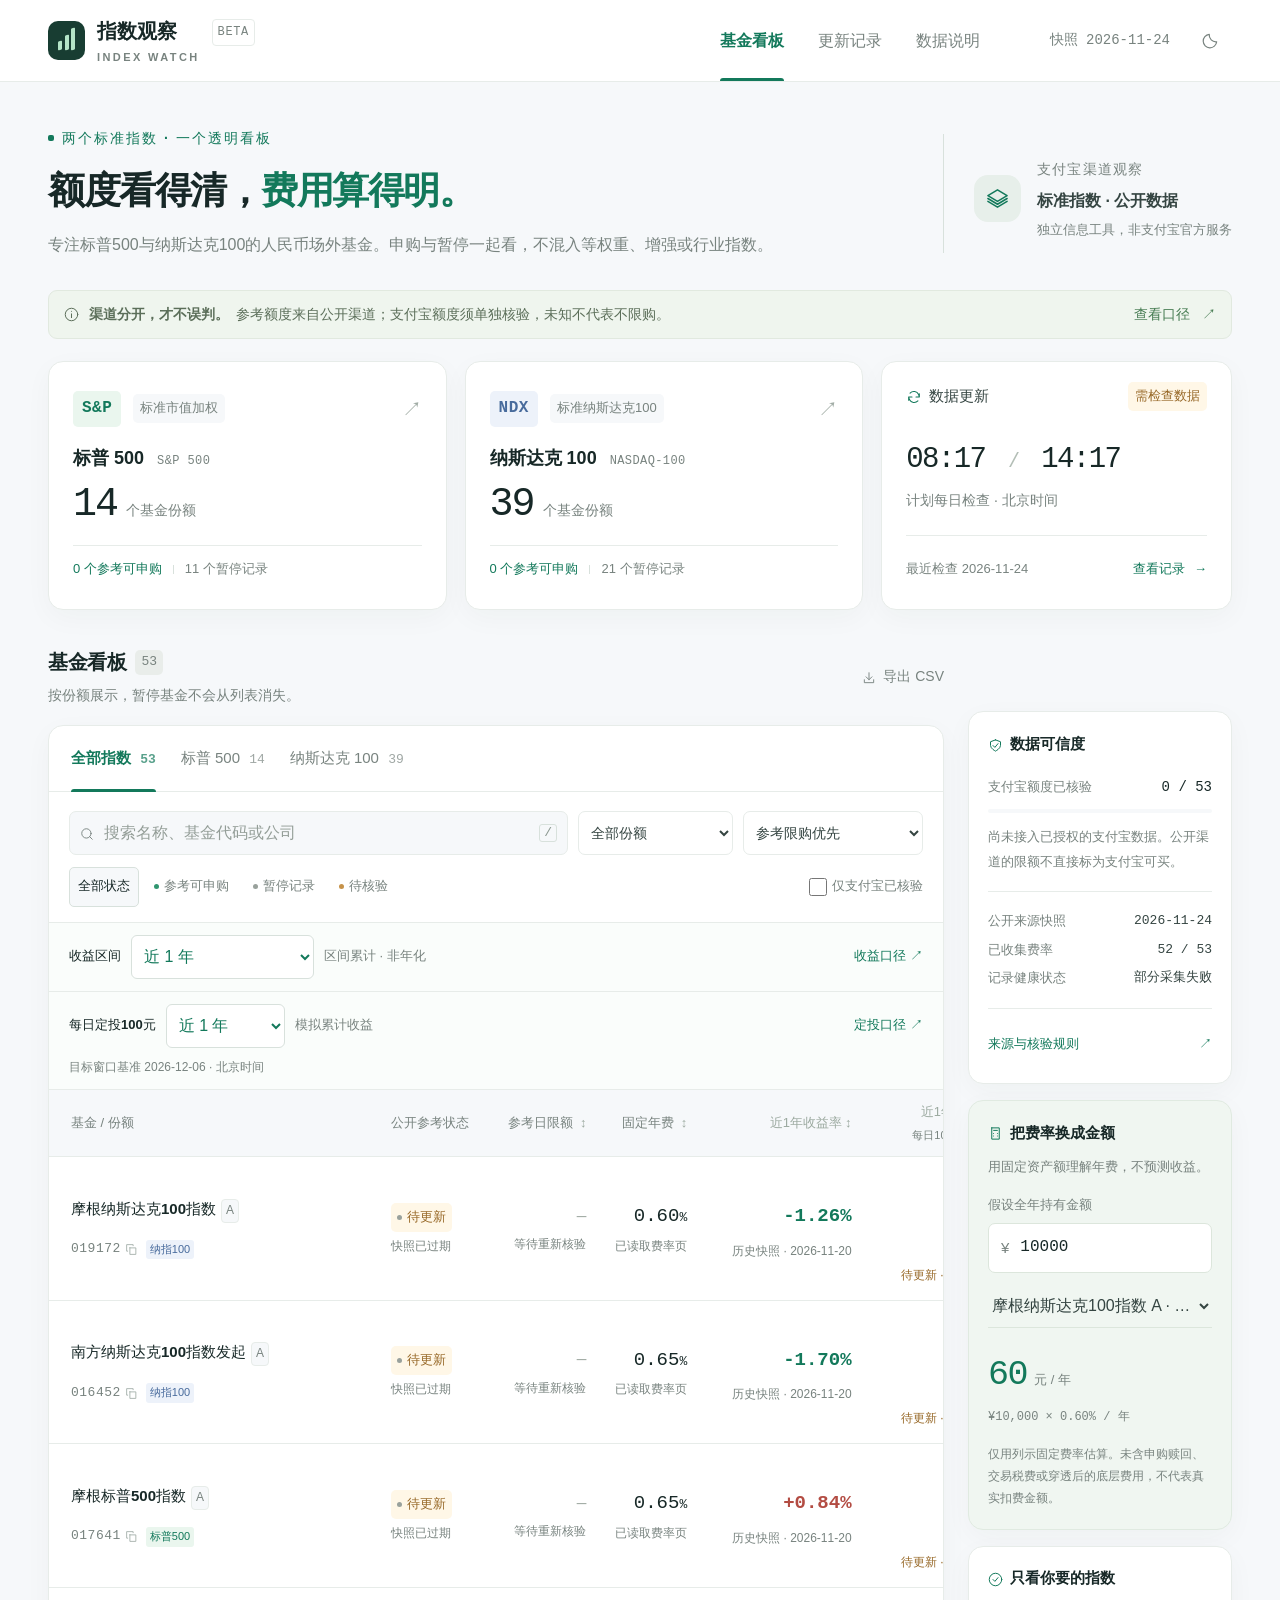
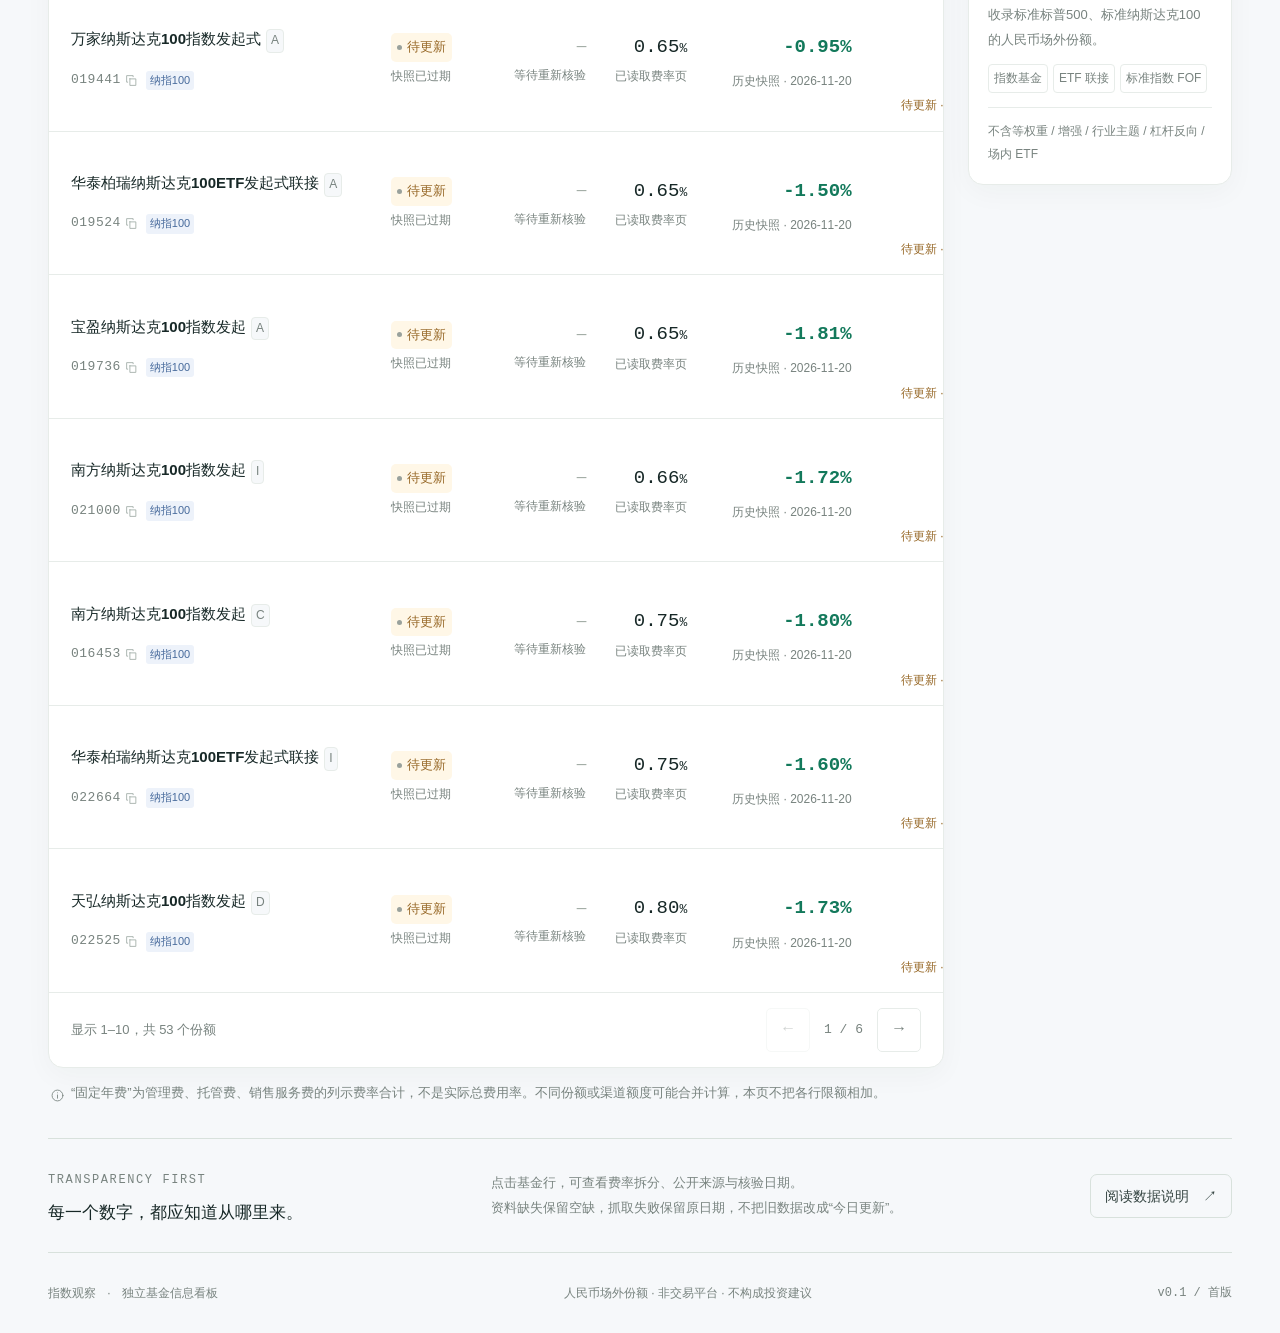
==== commit 69caeae3: "每日数据更新 2026-11-24 17:59 [skip ci]" ====
--- a/site/index.html
+++ b/site/index.html
@@ -97,7 +97,7 @@
 <dialog id="info-dialog" class="info-dialog" aria-labelledby="info-title"><div class="dialog-top"><span class="small-label">INDEX WATCH / NOTES</span><button class="icon-button close-dialog" aria-label="关闭"><span data-icon="x"></span></button></div><div id="info-content"></div></dialog>
 <div id="toast" class="toast" role="status" aria-live="polite"></div>
 <noscript><div class="noscript-note">此看板需要 JavaScript 才能显示筛选和基金数据。请启用 JavaScript，或读取发布包中的 data/funds.json。</div></noscript>
-<script id="seed-data" type="application/json">{"dataset":{"meta":{"version":"0.1.0","snapshot_date":"2026-11-23","generated_at":"2026-11-23T15:41:56+08:00","mode":"collected","title":"指数观察","source_note":"首版公开快照；支付宝渠道尚未核验。部分暂停记录来自前次查询，已独立标注。","schedule_timezone":"Asia/Shanghai","schedule_times":["08:17","14:17"],"schedule_active":true,"reference_ttl_hours":36,"fee_ttl_days":90,"catalog_count":53,"coverage_note":"首版人工白名单，不承诺穷尽市场；按份额代码计数。"},"funds":[{"code":"017641","name":"摩根标普500指数 A","manager":"摩根","index":"sp500","share_class":"A","structure":"index","currency":"CNY","benchmark":"S\u0026P 500","profile_url":"https://fundf10.eastmoney.com/jbgk_017641.html","fee_url":"https://fundf10.eastmoney.com/jjfl_017641.html","fees":{"management":0.5,"custody":0.15,"sales":0.0,"total":0.65,"subscription_standard":1.2,"subscription_alipay":null,"source_url":"https://fundf10.eastmoney.com/jjfl_017641.html","source_label":"天天基金公开费率页","checked_at":"2026-11-23T15:41:56+08:00","verification":"page","error":null},"reference":{"status":"limited","daily_limit":10.0,"source_url":"https://fundf10.eastmoney.com/jjfl_017641.html","source_label":"天天基金公开交易页","observed_at":"2026-11-23T15:41:56+08:00","verification":"page","note":"仅代表天天基金公开口径，非支付宝可买确认。暂停状态优先于页面残留旧限额。","last_attempt_at":"2026-11-23T15:41:56+08:00","error":null,"unlimited":false,"source_displayed_limit":10.0,"raw_status":"限大额","raw_limit":"10.00元"},"alipay":{"status":"unknown","daily_limit":null,"checked_at":null,"expires_at":null,"evidence_url":null,"scope":null,"note":"未接入支付宝已授权数据；需在支付宝搜索基金代码核验。"},"quota_group":null,"fee_note":"三项固定费率合计不含交易成本、税费及一次性申购赎回费用。"},{"code":"019305","name":"摩根标普500指数 C","manager":"摩根","index":"sp500","share_class":"C","structure":"index","currency":"CNY","benchmark":"S\u0026P 500","profile_url":"https://fundf10.eastmoney.com/jbgk_019305.html","fee_url":"https://fundf10.eastmoney.com/jjfl_019305.html","fees":{"management":0.5,"custody":0.15,"sales":0.3,"total":0.95,"subscription_standard":0.0,"subscription_alipay":null,"source_url":"https://fundf10.eastmoney.com/jjfl_019305.html","source_label":"天天基金公开费率页","checked_at":"2026-11-23T15:41:56+08:00","verification":"page","error":null},"reference":{"status":"limited","daily_limit":10.0,"source_url":"https://fundf10.eastmoney.com/jjfl_019305.html","source_label":"天天基金公开交易页","observed_at":"2026-11-23T15:41:56+08:00","verification":"page","note":"仅代表天天基金公开口径，非支付宝可买确认。暂停状态优先于页面残留旧限额。","last_attempt_at":"2026-11-23T15:41:56+08:00","error":null,"unlimited":false,"source_displayed_limit":10.0,"raw_status":"限大额","raw_limit":"10.00元"},"alipay":{"status":"unknown","daily_limit":null,"checked_at":null,"expires_at":null,"evidence_url":null,"scope":null,"note":"未接入支付宝已授权数据；需在支付宝搜索基金代码核验。"},"quota_group":null,"fee_note":"三项固定费率合计不含交易成本、税费及一次性申购赎回费用。"},{"code":"050025","name":"博时标普500ETF联接 A","manager":"博时","index":"sp500","share_class":"A","structure":"feeder","currency":"CNY","benchmark":"S\u0026P 500","profile_url":"https://fundf10.eastmoney.com/jbgk_050025.html","fee_url":"https://fundf10.eastmoney.com/jjfl_050025.html","fees":{"management":0.6,"custody":0.2,"sales":0.0,"total":0.8,"subscription_standard":1.2,"subscription_alipay":null,"source_url":"https://fundf10.eastmoney.com/jjfl_050025.html","source_label":"天天基金公开费率页","checked_at":"2026-11-23T15:41:56+08:00","verification":"page","error":null},"reference":{"status":"paused","daily_limit":0,"source_url":"https://fundf10.eastmoney.com/jjfl_050025.html","source_label":"天天基金公开交易页","observed_at":"2026-11-23T15:41:56+08:00","verification":"page","note":"仅代表天天基金公开口径，非支付宝可买确认。暂停状态优先于页面残留旧限额。","last_attempt_at":"2026-11-23T15:41:56+08:00","error":null,"unlimited":false,"source_displayed_limit":100.0,"raw_status":"暂停申购","raw_limit":"100.00元"},"alipay":{"status":"unknown","daily_limit":null,"checked_at":null,"expires_at":null,"evidence_url":null,"scope":null,"note":"未接入支付宝已授权数据；需在支付宝搜索基金代码核验。"},"quota_group":null,"fee_note":"联接基金存在目标ETF相关费用及计提豁免；列示三项费率不是穿透后的实际总费用率，不能机械双加。"},{"code":"006075","name":"博时标普500ETF联接 C","manager":"博时","index":"sp500","share_class":"C","structure":"feeder","currency":"CNY","benchmark":"S\u0026P 500","profile_url":"https://fundf10.eastmoney.com/jbgk_006075.html","fee_url":"https://fundf10.eastmoney.com/jjfl_006075.html","fees":{"management":0.6,"custody":0.2,"sales":0.35,"total":1.15,"subscription_standard":0.0,"subscription_alipay":null,"source_url":"https://fundf10.eastmoney.com/jjfl_006075.html","source_label":"天天基金公开费率页","checked_at":"2026-11-23T15:41:56+08:00","verification":"page","error":null},"reference":{"status":"paused","daily_limit":0,"source_url":"https://fundf10.eastmoney.com/jjfl_006075.html","source_label":"天天基金公开交易页","observed_at":"2026-11-23T15:41:56+08:00","verification":"page","note":"仅代表天天基金公开口径，非支付宝可买确认。暂停状态优先于页面残留旧限额。","last_attempt_at":"2026-11-23T15:41:56+08:00","error":null,"unlimited":false,"source_displayed_limit":100.0,"raw_status":"暂停申购","raw_limit":"100.00元"},"alipay":{"status":"unknown","daily_limit":null,"checked_at":null,"expires_at":null,"evidence_url":null,"scope":null,"note":"未接入支付宝已授权数据；需在支付宝搜索基金代码核验。"},"quota_group":null,"fee_note":"联接基金存在目标ETF相关费用及计提豁免；列示三项费率不是穿透后的实际总费用率，不能机械双加。"},{"code":"018738","name":"博时标普500ETF联接 E","manager":"博时","index":"sp500","share_class":"E","structure":"feeder","currency":"CNY","benchmark":"S\u0026P 500","profile_url":"https://fundf10.eastmoney.com/jbgk_018738.html","fee_url":"https://fundf10.eastmoney.com/jjfl_018738.html","fees":{"management":0.6,"custody":0.2,"sales":0.01,"total":0.81,"subscription_standard":0.0,"subscription_alipay":null,"source_url":"https://fundf10.eastmoney.com/jjfl_018738.html","source_label":"天天基金公开费率页","checked_at":"2026-11-23T15:41:56+08:00","verification":"page","error":null},"reference":{"status":"paused","daily_limit":0,"source_url":"https://fundf10.eastmoney.com/jjfl_018738.html","source_label":"天天基金公开交易页","observed_at":"2026-11-23T15:41:56+08:00","verification":"page","note":"仅代表天天基金公开口径，非支付宝可买确认。暂停状态优先于页面残留旧限额。","last_attempt_at":"2026-11-23T15:41:56+08:00","error":null,"unlimited":false,"source_displayed_limit":null,"raw_status":"暂停申购","raw_limit":null},"alipay":{"status":"unknown","daily_limit":null,"checked_at":null,"expires_at":null,"evidence_url":null,"scope":null,"note":"未接入支付宝已授权数据；需在支付宝搜索基金代码核验。"},"quota_group":null,"fee_note":"联接基金存在目标ETF相关费用及计提豁免；列示三项费率不是穿透后的实际总费用率，不能机械双加。"},{"code":"017028","name":"国泰标普500ETF发起联接 A","manager":"国泰","index":"sp500","share_class":"A","structure":"feeder","currency":"CNY","benchmark":"S\u0026P 500","profile_url":"https://fundf10.eastmoney.com/jbgk_017028.html","fee_url":"https://fundf10.eastmoney.com/jjfl_017028.html","fees":{"management":0.6,"custody":0.15,"sales":0.0,"total":0.75,"subscription_standard":1.0,"subscription_alipay":null,"source_url":"https://fundf10.eastmoney.com/jjfl_017028.html","source_label":"天天基金公开费率页","checked_at":"2026-11-23T15:41:56+08:00","verification":"page","error":null},"reference":{"status":"paused","daily_limit":0,"source_url":"https://fundf10.eastmoney.com/jjfl_017028.html","source_label":"天天基金公开交易页","observed_at":"2026-11-23T15:41:56+08:00","verification":"page","note":"仅代表天天基金公开口径，非支付宝可买确认。暂停状态优先于页面残留旧限额。","last_attempt_at":"2026-11-23T15:41:56+08:00","error":null,"unlimited":false,"source_displayed_limit":10000.0,"raw_status":"暂停申购","raw_limit":"1.00万元"},"alipay":{"status":"unknown","daily_limit":null,"checked_at":null,"expires_at":null,"evidence_url":null,"scope":null,"note":"未接入支付宝已授权数据；需在支付宝搜索基金代码核验。"},"quota_group":null,"fee_note":"联接基金存在目标ETF相关费用及计提豁免；列示三项费率不是穿透后的实际总费用率，不能机械双加。"},{"code":"017030","name":"国泰标普500ETF发起联接 C","manager":"国泰","index":"sp500","share_class":"C","structure":"feeder","currency":"CNY","benchmark":"S\u0026P 500","profile_url":"https://fundf10.eastmoney.com/jbgk_017030.html","fee_url":"https://fundf10.eastmoney.com/jjfl_017030.html","fees":{"management":0.6,"custody":0.15,"sales":0.3,"total":1.05,"subscription_standard":0.0,"subscription_alipay":null,"source_url":"https://fundf10.eastmoney.com/jjfl_017030.html","source_label":"天天基金公开费率页","checked_at":"2026-11-23T15:41:56+08:00","verification":"page","error":null},"reference":{"status":"paused","daily_limit":0,"source_url":"https://fundf10.eastmoney.com/jjfl_017030.html","source_label":"天天基金公开交易页","observed_at":"2026-11-23T15:41:56+08:00","verification":"page","note":"仅代表天天基金公开口径，非支付宝可买确认。暂停状态优先于页面残留旧限额。","last_attempt_at":"2026-11-23T15:41:56+08:00","error":null,"unlimited":false,"source_displayed_limit":10000.0,"raw_status":"暂停申购","raw_limit":"1.00万元"},"alipay":{"status":"unknown","daily_limit":null,"checked_at":null,"expires_at":null,"evidence_url":null,"scope":null,"note":"未接入支付宝已授权数据；需在支付宝搜索基金代码核验。"},"quota_group":null,"fee_note":"联接基金存在目标ETF相关费用及计提豁免；列示三项费率不是穿透后的实际总费用率，不能机械双加。"},{"code":"018064","name":"华夏标普500ETF发起式联接 A","manager":"华夏","index":"sp500","share_class":"A","structure":"feeder","currency":"CNY","benchmark":"S\u0026P 500","profile_url":"https://fundf10.eastmoney.com/jbgk_018064.html","fee_url":"https://fundf10.eastmoney.com/jjfl_018064.html","fees":{"management":0.6,"custody":0.15,"sales":0.0,"total":0.75,"subscription_standard":1.2,"subscription_alipay":null,"source_url":"https://fundf10.eastmoney.com/jjfl_018064.html","source_label":"天天基金公开费率页","checked_at":"2026-11-23T15:41:56+08:00","verification":"page","error":null},"reference":{"status":"paused","daily_limit":0,"source_url":"https://fundf10.eastmoney.com/jjfl_018064.html","source_label":"天天基金公开交易页","observed_at":"2026-11-23T15:41:56+08:00","verification":"page","note":"仅代表天天基金公开口径，非支付宝可买确认。暂停状态优先于页面残留旧限额。","last_attempt_at":"2026-11-23T15:41:56+08:00","error":null,"unlimited":false,"source_displayed_limit":100.0,"raw_status":"暂停申购","raw_limit":"100.00元"},"alipay":{"status":"unknown","daily_limit":null,"checked_at":null,"expires_at":null,"evidence_url":null,"scope":null,"note":"未接入支付宝已授权数据；需在支付宝搜索基金代码核验。"},"quota_group":null,"fee_note":"联接基金存在目标ETF相关费用及计提豁免；列示三项费率不是穿透后的实际总费用率，不能机械双加。"},{"code":"018065","name":"华夏标普500ETF发起式联接 C","manager":"华夏","index":"sp500","share_class":"C","structure":"feeder","currency":"CNY","benchmark":"S\u0026P 500","profile_url":"https://fundf10.eastmoney.com/jbgk_018065.html","fee_url":"https://fundf10.eastmoney.com/jjfl_018065.html","fees":{"management":0.6,"custody":0.15,"sales":0.3,"total":1.05,"subscription_standard":0.0,"subscription_alipay":null,"source_url":"https://fundf10.eastmoney.com/jjfl_018065.html","source_label":"天天基金公开费率页","checked_at":"2026-11-23T15:41:56+08:00","verification":"page","error":null},"reference":{"status":"paused","daily_limit":0,"source_url":"https://fundf10.eastmoney.com/jjfl_018065.html","source_label":"天天基金公开交易页","observed_at":"2026-11-23T15:41:56+08:00","verification":"page","note":"仅代表天天基金公开口径，非支付宝可买确认。暂停状态优先于页面残留旧限额。","last_attempt_at":"2026-11-23T15:41:56+08:00","error":null,"unlimited":false,"source_displayed_limit":100.0,"raw_status":"暂停申购","raw_limit":"100.00元"},"alipay":{"status":"unknown","daily_limit":null,"checked_at":null,"expires_at":null,"evidence_url":null,"scope":null,"note":"未接入支付宝已授权数据；需在支付宝搜索基金代码核验。"},"quota_group":null,"fee_note":"联接基金存在目标ETF相关费用及计提豁免；列示三项费率不是穿透后的实际总费用率，不能机械双加。"},{"code":"161125","name":"易方达标普500指数 A","manager":"易方达","index":"sp500","share_class":"A","structure":"index","currency":"CNY","benchmark":"S\u0026P 500","profile_url":"https://fundf10.eastmoney.com/jbgk_161125.html","fee_url":"https://fundf10.eastmoney.com/jjfl_161125.html","fees":{"management":0.8,"custody":0.2,"sales":0.0,"total":1.0,"subscription_standard":1.2,"subscription_alipay":null,"source_url":"https://fundf10.eastmoney.com/jjfl_161125.html","source_label":"天天基金公开费率页","checked_at":"2026-11-23T15:41:56+08:00","verification":"page","error":null},"reference":{"status":"paused","daily_limit":0,"source_url":"https://fundf10.eastmoney.com/jjfl_161125.html","source_label":"天天基金公开交易页","observed_at":"2026-11-23T15:41:56+08:00","verification":"page","note":"仅代表天天基金公开口径，非支付宝可买确认。暂停状态优先于页面残留旧限额。","last_attempt_at":"2026-11-23T15:41:56+08:00","error":null,"unlimited":false,"source_displayed_limit":10.0,"raw_status":"暂停申购","raw_limit":"10.00元"},"alipay":{"status":"unknown","daily_limit":null,"checked_at":null,"expires_at":null,"evidence_url":null,"scope":null,"note":"未接入支付宝已授权数据；需在支付宝搜索基金代码核验。"},"quota_group":null,"fee_note":"三项固定费率合计不含交易成本、税费及一次性申购赎回费用。"},{"code":"012860","name":"易方达标普500指数 C","manager":"易方达","index":"sp500","share_class":"C","structure":"index","currency":"CNY","benchmark":"S\u0026P 500","profile_url":"https://fundf10.eastmoney.com/jbgk_012860.html","fee_url":"https://fundf10.eastmoney.com/jjfl_012860.html","fees":{"management":0.8,"custody":0.2,"sales":0.35,"total":1.35,"subscription_standard":0.0,"subscription_alipay":null,"source_url":"https://fundf10.eastmoney.com/jjfl_012860.html","source_label":"天天基金公开费率页","checked_at":"2026-11-23T15:41:56+08:00","verification":"page","error":null},"reference":{"status":"paused","daily_limit":0,"source_url":"https://fundf10.eastmoney.com/jjfl_012860.html","source_label":"天天基金公开交易页","observed_at":"2026-11-23T15:41:56+08:00","verification":"page","note":"仅代表天天基金公开口径，非支付宝可买确认。暂停状态优先于页面残留旧限额。","last_attempt_at":"2026-11-23T15:41:56+08:00","error":null,"unlimited":false,"source_displayed_limit":10.0,"raw_status":"暂停申购","raw_limit":"10.00元"},"alipay":{"status":"unknown","daily_limit":null,"checked_at":null,"expires_at":null,"evidence_url":null,"scope":null,"note":"未接入支付宝已授权数据；需在支付宝搜索基金代码核验。"},"quota_group":null,"fee_note":"三项固定费率合计不含交易成本、税费及一次性申购赎回费用。"},{"code":"007721","name":"天弘标普500发起 A","manager":"天弘","index":"sp500","share_class":"A","structure":"fof","currency":"CNY","benchmark":"S\u0026P 500","profile_url":"https://fundf10.eastmoney.com/jbgk_007721.html","fee_url":"https://fundf10.eastmoney.com/jjfl_007721.html","fees":{"management":0.6,"custody":0.2,"sales":0.0,"total":0.8,"subscription_standard":1.0,"subscription_alipay":null,"source_url":"https://fundf10.eastmoney.com/jjfl_007721.html","source_label":"天天基金公开费率页","checked_at":"2026-11-23T15:41:56+08:00","verification":"page","error":null},"reference":{"status":"paused","daily_limit":0,"source_url":"https://fundf10.eastmoney.com/jjfl_007721.html","source_label":"天天基金公开交易页","observed_at":"2026-11-23T15:41:56+08:00","verification":"page","note":"仅代表天天基金公开口径，非支付宝可买确认。暂停状态优先于页面残留旧限额。","last_attempt_at":"2026-11-23T15:41:56+08:00","error":null,"unlimited":false,"source_displayed_limit":100.0,"raw_status":"暂停申购","raw_limit":"100.00元"},"alipay":{"status":"unknown","daily_limit":null,"checked_at":null,"expires_at":null,"evidence_url":null,"scope":null,"note":"未接入支付宝已授权数据；需在支付宝搜索基金代码核验。"},"quota_group":null,"fee_note":"FOF底层基金费用可能另有影响；此处三项费率不是穿透后的总费用率。"},{"code":"007722","name":"天弘标普500发起 C","manager":"天弘","index":"sp500","share_class":"C","structure":"fof","currency":"CNY","benchmark":"S\u0026P 500","profile_url":"https://fundf10.eastmoney.com/jbgk_007722.html","fee_url":"https://fundf10.eastmoney.com/jjfl_007722.html","fees":{"management":0.6,"custody":0.2,"sales":0.25,"total":1.05,"subscription_standard":0.0,"subscription_alipay":null,"source_url":"https://fundf10.eastmoney.com/jjfl_007722.html","source_label":"天天基金公开费率页","checked_at":"2026-11-23T15:41:56+08:00","verification":"page","error":null},"reference":{"status":"paused","daily_limit":0,"source_url":"https://fundf10.eastmoney.com/jjfl_007722.html","source_label":"天天基金公开交易页","observed_at":"2026-11-23T15:41:56+08:00","verification":"page","note":"仅代表天天基金公开口径，非支付宝可买确认。暂停状态优先于页面残留旧限额。","last_attempt_at":"2026-11-23T15:41:56+08:00","error":null,"unlimited":false,"source_displayed_limit":100.0,"raw_status":"暂停申购","raw_limit":"100.00元"},"alipay":{"status":"unknown","daily_limit":null,"checked_at":null,"expires_at":null,"evidence_url":null,"scope":null,"note":"未接入支付宝已授权数据；需在支付宝搜索基金代码核验。"},"quota_group":null,"fee_note":"FOF底层基金费用可能另有影响；此处三项费率不是穿透后的总费用率。"},{"code":"022523","name":"天弘标普500发起 D","manager":"天弘","index":"sp500","share_class":"D","structure":"fof","currency":"CNY","benchmark":"S\u0026P 500","profile_url":"https://fundf10.eastmoney.com/jbgk_022523.html","fee_url":"https://fundf10.eastmoney.com/jjfl_022523.html","fees":{"management":0.6,"custody":0.2,"sales":0.25,"total":1.05,"subscription_standard":0.0,"subscription_alipay":null,"source_url":"https://fundf10.eastmoney.com/jjfl_022523.html","source_label":"天天基金公开费率页","checked_at":"2026-11-23T15:41:56+08:00","verification":"page","error":null},"reference":{"status":"limited","daily_limit":null,"source_url":"https://fundf10.eastmoney.com/jjfl_022523.html","source_label":"天天基金公开交易页","observed_at":"2026-11-23T15:41:56+08:00","verification":"page","note":"仅代表天天基金公开口径，非支付宝可买确认。暂停状态优先于页面残留旧限额。","last_attempt_at":"2026-11-23T15:41:56+08:00","error":null,"unlimited":false,"source_displayed_limit":null,"raw_status":"限大额","raw_limit":null},"alipay":{"status":"unknown","daily_limit":null,"checked_at":null,"expires_at":null,"evidence_url":null,"scope":null,"note":"未接入支付宝已授权数据；需在支付宝搜索基金代码核验。"},"quota_group":null,"fee_note":"FOF底层基金费用可能另有影响；此处三项费率不是穿透后的总费用率。"},{"code":"019172","name":"摩根纳斯达克100指数 A","manager":"摩根","index":"nasdaq100","share_class":"A","structure":"index","currency":"CNY","benchmark":"Nasdaq-100","profile_url":"https://fundf10.eastmoney.com/jbgk_019172.html","fee_url":"https://fundf10.eastmoney.com/jjfl_019172.html","fees":{"management":0.5,"custody":0.1,"sales":0.0,"total":0.6,"subscription_standard":1.2,"subscription_alipay":null,"source_url":"https://fundf10.eastmoney.com/jjfl_019172.html","source_label":"天天基金公开费率页","checked_at":"2026-11-23T15:41:56+08:00","verification":"page","error":null},"reference":{"status":"limited","daily_limit":10.0,"source_url":"https://fundf10.eastmoney.com/jjfl_019172.html","source_label":"天天基金公开交易页","observed_at":"2026-11-23T15:41:56+08:00","verification":"page","note":"仅代表天天基金公开口径，非支付宝可买确认。暂停状态优先于页面残留旧限额。","last_attempt_at":"2026-11-23T15:41:56+08:00","error":null,"unlimited":false,"source_displayed_limit":10.0,"raw_status":"限大额","raw_limit":"10.00元"},"alipay":{"status":"unknown","daily_limit":null,"checked_at":null,"expires_at":null,"evidence_url":null,"scope":null,"note":"未接入支付宝已授权数据；需在支付宝搜索基金代码核验。"},"quota_group":null,"fee_note":"三项固定费率合计不含交易成本、税费及一次性申购赎回费用。"},{"code":"019173","name":"摩根纳斯达克100指数 C","manager":"摩根","index":"nasdaq100","share_class":"C","structure":"index","currency":"CNY","benchmark":"Nasdaq-100","profile_url":"https://fundf10.eastmoney.com/jbgk_019173.html","fee_url":"https://fundf10.eastmoney.com/jjfl_019173.html","fees":{"management":0.5,"custody":0.1,"sales":0.3,"total":0.9,"subscription_standard":0.0,"subscription_alipay":null,"source_url":"https://fundf10.eastmoney.com/jjfl_019173.html","source_label":"天天基金公开费率页","checked_at":"2026-11-23T15:41:56+08:00","verification":"page","error":null},"reference":{"status":"limited","daily_limit":10.0,"source_url":"https://fundf10.eastmoney.com/jjfl_019173.html","source_label":"天天基金公开交易页","observed_at":"2026-11-23T15:41:56+08:00","verification":"page","note":"仅代表天天基金公开口径，非支付宝可买确认。暂停状态优先于页面残留旧限额。","last_attempt_at":"2026-11-23T15:41:56+08:00","error":null,"unlimited":false,"source_displayed_limit":10.0,"raw_status":"限大额","raw_limit":"10.00元"},"alipay":{"status":"unknown","daily_limit":null,"checked_at":null,"expires_at":null,"evidence_url":null,"scope":null,"note":"未接入支付宝已授权数据；需在支付宝搜索基金代码核验。"},"quota_group":null,"fee_note":"三项固定费率合计不含交易成本、税费及一次性申购赎回费用。"},{"code":"016452","name":"南方纳斯达克100指数发起 A","manager":"南方","index":"nasdaq100","share_class":"A","structure":"index","currency":"CNY","benchmark":"Nasdaq-100","profile_url":"https://fundf10.eastmoney.com/jbgk_016452.html","fee_url":"https://fundf10.eastmoney.com/jjfl_016452.html","fees":{"management":0.5,"custody":0.15,"sales":0.0,"total":0.65,"subscription_standard":1.2,"subscription_alipay":null,"source_url":"https://fundf10.eastmoney.com/jjfl_016452.html","source_label":"天天基金公开费率页","checked_at":"2026-11-23T15:41:56+08:00","verification":"page","error":null},"reference":{"status":"limited","daily_limit":10.0,"source_url":"https://fundf10.eastmoney.com/jjfl_016452.html","source_label":"天天基金公开交易页","observed_at":"2026-11-23T15:41:56+08:00","verification":"page","note":"仅代表天天基金公开口径，非支付宝可买确认。暂停状态优先于页面残留旧限额。","last_attempt_at":"2026-11-23T15:41:56+08:00","error":null,"unlimited":false,"source_displayed_limit":10.0,"raw_status":"限大额","raw_limit":"10.00元"},"alipay":{"status":"unknown","daily_limit":null,"checked_at":null,"expires_at":null,"evidence_url":null,"scope":null,"note":"未接入支付宝已授权数据；需在支付宝搜索基金代码核验。"},"quota_group":null,"fee_note":"三项固定费率合计不含交易成本、税费及一次性申购赎回费用。"},{"code":"016453","name":"南方纳斯达克100指数发起 C","manager":"南方","index":"nasdaq100","share_class":"C","structure":"index","currency":"CNY","benchmark":"Nasdaq-100","profile_url":"https://fundf10.eastmoney.com/jbgk_016453.html","fee_url":"https://fundf10.eastmoney.com/jjfl_016453.html","fees":{"management":0.5,"custody":0.15,"sales":0.1,"total":0.75,"subscription_standard":0.0,"subscription_alipay":null,"source_url":"https://fundf10.eastmoney.com/jjfl_016453.html","source_label":"天天基金公开费率页","checked_at":"2026-11-23T15:41:56+08:00","verification":"page","error":null},"reference":{"status":"limited","daily_limit":10.0,"source_url":"https://fundf10.eastmoney.com/jjfl_016453.html","source_label":"天天基金公开交易页","observed_at":"2026-11-23T15:41:56+08:00","verification":"page","note":"仅代表天天基金公开口径，非支付宝可买确认。暂停状态优先于页面残留旧限额。","last_attempt_at":"2026-11-23T15:41:56+08:00","error":null,"unlimited":false,"source_displayed_limit":10.0,"raw_status":"限大额","raw_limit":"10.00元"},"alipay":{"status":"unknown","daily_limit":null,"checked_at":null,"expires_at":null,"evidence_url":null,"scope":null,"note":"未接入支付宝已授权数据；需在支付宝搜索基金代码核验。"},"quota_group":null,"fee_note":"三项固定费率合计不含交易成本、税费及一次性申购赎回费用。"},{"code":"021000","name":"南方纳斯达克100指数发起 I","manager":"南方","index":"nasdaq100","share_class":"I","structure":"index","currency":"CNY","benchmark":"Nasdaq-100","profile_url":"https://fundf10.eastmoney.com/jbgk_021000.html","fee_url":"https://fundf10.eastmoney.com/jjfl_021000.html","fees":{"management":0.5,"custody":0.15,"sales":0.01,"total":0.66,"subscription_standard":0.0,"subscription_alipay":null,"source_url":"https://fundf10.eastmoney.com/jjfl_021000.html","source_label":"天天基金公开费率页","checked_at":"2026-11-23T15:41:56+08:00","verification":"page","error":null},"reference":{"status":"limited","daily_limit":null,"source_url":"https://fundf10.eastmoney.com/jjfl_021000.html","source_label":"天天基金公开交易页","observed_at":"2026-11-23T15:41:56+08:00","verification":"page","note":"仅代表天天基金公开口径，非支付宝可买确认。暂停状态优先于页面残留旧限额。","last_attempt_at":"2026-11-23T15:41:56+08:00","error":null,"unlimited":false,"source_displayed_limit":null,"raw_status":"限大额","raw_limit":null},"alipay":{"status":"unknown","daily_limit":null,"checked_at":null,"expires_at":null,"evidence_url":null,"scope":null,"note":"未接入支付宝已授权数据；需在支付宝搜索基金代码核验。"},"quota_group":null,"fee_note":"三项固定费率合计不含交易成本、税费及一次性申购赎回费用。"},{"code":"019736","name":"宝盈纳斯达克100指数发起 A","manager":"宝盈","index":"nasdaq100","share_class":"A","structure":"index","currency":"CNY","benchmark":"Nasdaq-100","profile_url":"https://fundf10.eastmoney.com/jbgk_019736.html","fee_url":"https://fundf10.eastmoney.com/jjfl_019736.html","fees":{"management":0.5,"custody":0.15,"sales":0.0,"total":0.65,"subscription_standard":1.2,"subscription_alipay":null,"source_url":"https://fundf10.eastmoney.com/jjfl_019736.html","source_label":"天天基金公开费率页","checked_at":"2026-11-23T15:41:56+08:00","verification":"page","error":null},"reference":{"status":"limited","daily_limit":10.0,"source_url":"https://fundf10.eastmoney.com/jjfl_019736.html","source_label":"天天基金公开交易页","observed_at":"2026-11-23T15:41:56+08:00","verification":"page","note":"仅代表天天基金公开口径，非支付宝可买确认。暂停状态优先于页面残留旧限额。","last_attempt_at":"2026-11-23T15:41:56+08:00","error":null,"unlimited":false,"source_displayed_limit":10.0,"raw_status":"限大额","raw_limit":"10.00元"},"alipay":{"status":"unknown","daily_limit":null,"checked_at":null,"expires_at":null,"evidence_url":null,"scope":null,"note":"未接入支付宝已授权数据；需在支付宝搜索基金代码核验。"},"quota_group":null,"fee_note":"三项固定费率合计不含交易成本、税费及一次性申购赎回费用。"},{"code":"019737","name":"宝盈纳斯达克100指数发起 C","manager":"宝盈","index":"nasdaq100","share_class":"C","structure":"index","currency":"CNY","benchmark":"Nasdaq-100","profile_url":"https://fundf10.eastmoney.com/jbgk_019737.html","fee_url":"https://fundf10.eastmoney.com/jjfl_019737.html","fees":{"management":0.5,"custody":0.15,"sales":0.25,"total":0.9,"subscription_standard":0.0,"subscription_alipay":null,"source_url":"https://fundf10.eastmoney.com/jjfl_019737.html","source_label":"天天基金公开费率页","checked_at":"2026-11-23T15:41:56+08:00","verification":"page","error":null},"reference":{"status":"limited","daily_limit":10.0,"source_url":"https://fundf10.eastmoney.com/jjfl_019737.html","source_label":"天天基金公开交易页","observed_at":"2026-11-23T15:41:56+08:00","verification":"page","note":"仅代表天天基金公开口径，非支付宝可买确认。暂停状态优先于页面残留旧限额。","last_attempt_at":"2026-11-23T15:41:56+08:00","error":null,"unlimited":false,"source_displayed_limit":10.0,"raw_status":"限大额","raw_limit":"10.00元"},"alipay":{"status":"unknown","daily_limit":null,"checked_at":null,"expires_at":null,"evidence_url":null,"scope":null,"note":"未接入支付宝已授权数据；需在支付宝搜索基金代码核验。"},"quota_group":null,"fee_note":"三项固定费率合计不含交易成本、税费及一次性申购赎回费用。"},{"code":"019441","name":"万家纳斯达克100指数发起式 A","manager":"万家","index":"nasdaq100","share_class":"A","structure":"index","currency":"CNY","benchmark":"Nasdaq-100","profile_url":"https://fundf10.eastmoney.com/jbgk_019441.html","fee_url":"https://fundf10.eastmoney.com/jjfl_019441.html","fees":{"management":0.5,"custody":0.15,"sales":0.0,"total":0.65,"subscription_standard":1.0,"subscription_alipay":null,"source_url":"https://fundf10.eastmoney.com/jjfl_019441.html","source_label":"天天基金公开费率页","checked_at":"2026-11-23T15:41:56+08:00","verification":"page","error":null},"reference":{"status":"limited","daily_limit":5.0,"source_url":"https://fundf10.eastmoney.com/jjfl_019441.html","source_label":"天天基金公开交易页","observed_at":"2026-11-23T15:41:56+08:00","verification":"page","note":"仅代表天天基金公开口径，非支付宝可买确认。暂停状态优先于页面残留旧限额。","last_attempt_at":"2026-11-23T15:41:56+08:00","error":null,"unlimited":false,"source_displayed_limit":5.0,"raw_status":"限大额","raw_limit":"5.00元"},"alipay":{"status":"unknown","daily_limit":null,"checked_at":null,"expires_at":null,"evidence_url":null,"scope":null,"note":"未接入支付宝已授权数据；需在支付宝搜索基金代码核验。"},"quota_group":null,"fee_note":"三项固定费率合计不含交易成本、税费及一次性申购赎回费用。"},{"code":"019442","name":"万家纳斯达克100指数发起式 C","manager":"万家","index":"nasdaq100","share_class":"C","structure":"index","currency":"CNY","benchmark":"Nasdaq-100","profile_url":"https://fundf10.eastmoney.com/jbgk_019442.html","fee_url":"https://fundf10.eastmoney.com/jjfl_019442.html","fees":{"management":0.5,"custody":0.15,"sales":0.2,"total":0.85,"subscription_standard":0.0,"subscription_alipay":null,"source_url":"https://fundf10.eastmoney.com/jjfl_019442.html","source_label":"天天基金公开费率页","checked_at":"2026-11-23T15:41:56+08:00","verification":"page","error":null},"reference":{"status":"limited","daily_limit":5.0,"source_url":"https://fundf10.eastmoney.com/jjfl_019442.html","source_label":"天天基金公开交易页","observed_at":"2026-11-23T15:41:56+08:00","verification":"page","note":"仅代表天天基金公开口径，非支付宝可买确认。暂停状态优先于页面残留旧限额。","last_attempt_at":"2026-11-23T15:41:56+08:00","error":null,"unlimited":false,"source_displayed_limit":5.0,"raw_status":"限大额","raw_limit":"5.00元"},"alipay":{"status":"unknown","daily_limit":null,"checked_at":null,"expires_at":null,"evidence_url":null,"scope":null,"note":"未接入支付宝已授权数据；需在支付宝搜索基金代码核验。"},"quota_group":null,"fee_note":"三项固定费率合计不含交易成本、税费及一次性申购赎回费用。"},{"code":"019524","name":"华泰柏瑞纳斯达克100ETF发起式联接 A","manager":"华泰柏瑞","index":"nasdaq100","share_class":"A","structure":"feeder","currency":"CNY","benchmark":"Nasdaq-100","profile_url":"https://fundf10.eastmoney.com/jbgk_019524.html","fee_url":"https://fundf10.eastmoney.com/jjfl_019524.html","fees":{"management":0.5,"custody":0.15,"sales":0.0,"total":0.65,"subscription_standard":1.2,"subscription_alipay":null,"source_url":"https://fundf10.eastmoney.com/jjfl_019524.html","source_label":"天天基金公开费率页","checked_at":"2026-11-23T15:41:56+08:00","verification":"page","error":null},"reference":{"status":"limited","daily_limit":5.0,"source_url":"https://fundf10.eastmoney.com/jjfl_019524.html","source_label":"天天基金公开交易页","observed_at":"2026-11-23T15:41:56+08:00","verification":"page","note":"仅代表天天基金公开口径，非支付宝可买确认。暂停状态优先于页面残留旧限额。","last_attempt_at":"2026-11-23T15:41:56+08:00","error":null,"unlimited":false,"source_displayed_limit":5.0,"raw_status":"限大额","raw_limit":"5.00元"},"alipay":{"status":"unknown","daily_limit":null,"checked_at":null,"expires_at":null,"evidence_url":null,"scope":null,"note":"未接入支付宝已授权数据；需在支付宝搜索基金代码核验。"},"quota_group":null,"fee_note":"联接基金存在目标ETF相关费用及计提豁免；列示三项费率不是穿透后的实际总费用率，不能机械双加。"},{"code":"019525","name":"华泰柏瑞纳斯达克100ETF发起式联接 C","manager":"华泰柏瑞","index":"nasdaq100","share_class":"C","structure":"feeder","currency":"CNY","benchmark":"Nasdaq-100","profile_url":"https://fundf10.eastmoney.com/jbgk_019525.html","fee_url":"https://fundf10.eastmoney.com/jjfl_019525.html","fees":{"management":0.5,"custody":0.15,"sales":0.25,"total":0.9,"subscription_standard":0.0,"subscription_alipay":null,"source_url":"https://fundf10.eastmoney.com/jjfl_019525.html","source_label":"天天基金公开费率页","checked_at":"2026-11-23T15:41:56+08:00","verification":"page","error":null},"reference":{"status":"limited","daily_limit":5.0,"source_url":"https://fundf10.eastmoney.com/jjfl_019525.html","source_label":"天天基金公开交易页","observed_at":"2026-11-23T15:41:56+08:00","verification":"page","note":"仅代表天天基金公开口径，非支付宝可买确认。暂停状态优先于页面残留旧限额。","last_attempt_at":"2026-11-23T15:41:56+08:00","error":null,"unlimited":false,"source_displayed_limit":5.0,"raw_status":"限大额","raw_limit":"5.00元"},"alipay":{"status":"unknown","daily_limit":null,"checked_at":null,"expires_at":null,"evidence_url":null,"scope":null,"note":"未接入支付宝已授权数据；需在支付宝搜索基金代码核验。"},"quota_group":null,"fee_note":"联接基金存在目标ETF相关费用及计提豁免；列示三项费率不是穿透后的实际总费用率，不能机械双加。"},{"code":"022664","name":"华泰柏瑞纳斯达克100ETF发起式联接 I","manager":"华泰柏瑞","index":"nasdaq100","share_class":"I","structure":"feeder","currency":"CNY","benchmark":"Nasdaq-100","profile_url":"https://fundf10.eastmoney.com/jbgk_022664.html","fee_url":"https://fundf10.eastmoney.com/jjfl_022664.html","fees":{"management":0.5,"custody":0.15,"sales":0.1,"total":0.75,"subscription_standard":0.0,"subscription_alipay":null,"source_url":"https://fundf10.eastmoney.com/jjfl_022664.html","source_label":"天天基金公开费率页","checked_at":"2026-11-23T15:41:56+08:00","verification":"page","error":null},"reference":{"status":"limited","daily_limit":5.0,"source_url":"https://fundf10.eastmoney.com/jjfl_022664.html","source_label":"天天基金公开交易页","observed_at":"2026-11-23T15:41:56+08:00","verification":"page","note":"仅代表天天基金公开口径，非支付宝可买确认。暂停状态优先于页面残留旧限额。","last_attempt_at":"2026-11-23T15:41:56+08:00","error":null,"unlimited":false,"source_displayed_limit":5.0,"raw_status":"限大额","raw_limit":"5.00元"},"alipay":{"status":"unknown","daily_limit":null,"checked_at":null,"expires_at":null,"evidence_url":null,"scope":null,"note":"未接入支付宝已授权数据；需在支付宝搜索基金代码核验。"},"quota_group":null,"fee_note":"联接基金存在目标ETF相关费用及计提豁免；列示三项费率不是穿透后的实际总费用率，不能机械双加。"},{"code":"000834","name":"大成纳斯达克100ETF联接 A","manager":"大成","index":"nasdaq100","share_class":"A","structure":"feeder","currency":"CNY","benchmark":"Nasdaq-100","profile_url":"https://fundf10.eastmoney.com/jbgk_000834.html","fee_url":"https://fundf10.eastmoney.com/jjfl_000834.html","fees":{"management":0.8,"custody":0.2,"sales":0.0,"total":1.0,"subscription_standard":1.2,"subscription_alipay":null,"source_url":"https://fundf10.eastmoney.com/jjfl_000834.html","source_label":"天天基金公开费率页","checked_at":"2026-11-23T15:41:56+08:00","verification":"page","error":null},"reference":{"status":"limited","daily_limit":10.0,"source_url":"https://fundf10.eastmoney.com/jjfl_000834.html","source_label":"天天基金公开交易页","observed_at":"2026-11-23T15:41:56+08:00","verification":"page","note":"仅代表天天基金公开口径，非支付宝可买确认。暂停状态优先于页面残留旧限额。","last_attempt_at":"2026-11-23T15:41:56+08:00","error":null,"unlimited":false,"source_displayed_limit":10.0,"raw_status":"限大额","raw_limit":"10.00元"},"alipay":{"status":"unknown","daily_limit":null,"checked_at":null,"expires_at":null,"evidence_url":null,"scope":null,"note":"未接入支付宝已授权数据；需在支付宝搜索基金代码核验。"},"quota_group":null,"fee_note":"联接基金存在目标ETF相关费用及计提豁免；列示三项费率不是穿透后的实际总费用率，不能机械双加。"},{"code":"008971","name":"大成纳斯达克100ETF联接 C","manager":"大成","index":"nasdaq100","share_class":"C","structure":"feeder","currency":"CNY","benchmark":"Nasdaq-100","profile_url":"https://fundf10.eastmoney.com/jbgk_008971.html","fee_url":"https://fundf10.eastmoney.com/jjfl_008971.html","fees":{"management":0.8,"custody":0.2,"sales":0.3,"total":1.3,"subscription_standard":0.0,"subscription_alipay":null,"source_url":"https://fundf10.eastmoney.com/jjfl_008971.html","source_label":"天天基金公开费率页","checked_at":"2026-11-23T15:41:56+08:00","verification":"page","error":null},"reference":{"status":"limited","daily_limit":10.0,"source_url":"https://fundf10.eastmoney.com/jjfl_008971.html","source_label":"天天基金公开交易页","observed_at":"2026-11-23T15:41:56+08:00","verification":"page","note":"仅代表天天基金公开口径，非支付宝可买确认。暂停状态优先于页面残留旧限额。","last_attempt_at":"2026-11-23T15:41:56+08:00","error":null,"unlimited":false,"source_displayed_limit":10.0,"raw_status":"限大额","raw_limit":"10.00元"},"alipay":{"status":"unknown","daily_limit":null,"checked_at":null,"expires_at":null,"evidence_url":null,"scope":null,"note":"未接入支付宝已授权数据；需在支付宝搜索基金代码核验。"},"quota_group":null,"fee_note":"联接基金存在目标ETF相关费用及计提豁免；列示三项费率不是穿透后的实际总费用率，不能机械双加。"},{"code":"539001","name":"建信纳斯达克100指数 A","manager":"建信","index":"nasdaq100","share_class":"A","structure":"index","currency":"CNY","benchmark":"Nasdaq-100","profile_url":"https://fundf10.eastmoney.com/jbgk_539001.html","fee_url":"https://fundf10.eastmoney.com/jjfl_539001.html","fees":{"management":0.8,"custody":0.2,"sales":0.0,"total":1.0,"subscription_standard":1.2,"subscription_alipay":null,"source_url":"https://fundf10.eastmoney.com/jjfl_539001.html","source_label":"天天基金公开费率页","checked_at":"2026-11-23T15:41:56+08:00","verification":"page","error":null},"reference":{"status":"limited","daily_limit":10.0,"source_url":"https://fundf10.eastmoney.com/jjfl_539001.html","source_label":"天天基金公开交易页","observed_at":"2026-11-23T15:41:56+08:00","verification":"page","note":"仅代表天天基金公开口径，非支付宝可买确认。暂停状态优先于页面残留旧限额。","last_attempt_at":"2026-11-23T15:41:56+08:00","error":null,"unlimited":false,"source_displayed_limit":10.0,"raw_status":"限大额","raw_limit":"10.00元"},"alipay":{"status":"unknown","daily_limit":null,"checked_at":null,"expires_at":null,"evidence_url":null,"scope":null,"note":"未接入支付宝已授权数据；需在支付宝搜索基金代码核验。"},"quota_group":null,"fee_note":"三项固定费率合计不含交易成本、税费及一次性申购赎回费用。"},{"code":"012752","name":"建信纳斯达克100指数 C","manager":"建信","index":"nasdaq100","share_class":"C","structure":"index","currency":"CNY","benchmark":"Nasdaq-100","profile_url":"https://fundf10.eastmoney.com/jbgk_012752.html","fee_url":"https://fundf10.eastmoney.com/jjfl_012752.html","fees":{"management":0.8,"custody":0.2,"sales":0.3,"total":1.3,"subscription_standard":0.0,"subscription_alipay":null,"source_url":"https://fundf10.eastmoney.com/jjfl_012752.html","source_label":"天天基金公开费率页","checked_at":"2026-11-23T15:41:56+08:00","verification":"page","error":null},"reference":{"status":"limited","daily_limit":10.0,"source_url":"https://fundf10.eastmoney.com/jjfl_012752.html","source_label":"天天基金公开交易页","observed_at":"2026-11-23T15:41:56+08:00","verification":"page","note":"仅代表天天基金公开口径，非支付宝可买确认。暂停状态优先于页面残留旧限额。","last_attempt_at":"2026-11-23T15:41:56+08:00","error":null,"unlimited":false,"source_displayed_limit":10.0,"raw_status":"限大额","raw_limit":"10.00元"},"alipay":{"status":"unknown","daily_limit":null,"checked_at":null,"expires_at":null,"evidence_url":null,"scope":null,"note":"未接入支付宝已授权数据；需在支付宝搜索基金代码核验。"},"quota_group":null,"fee_note":"三项固定费率合计不含交易成本、税费及一次性申购赎回费用。"},{"code":"023422","name":"建信纳斯达克100指数 D","manager":"建信","index":"nasdaq100","share_class":"D","structure":"index","currency":"CNY","benchmark":"Nasdaq-100","profile_url":"https://fundf10.eastmoney.com/jbgk_023422.html","fee_url":"https://fundf10.eastmoney.com/jjfl_023422.html","fees":{"management":0.8,"custody":0.2,"sales":0.3,"total":1.3,"subscription_standard":0.0,"subscription_alipay":null,"source_url":"https://fundf10.eastmoney.com/jjfl_023422.html","source_label":"天天基金公开费率页","checked_at":"2026-11-23T15:41:56+08:00","verification":"page","error":null},"reference":{"status":"limited","daily_limit":10.0,"source_url":"https://fundf10.eastmoney.com/jjfl_023422.html","source_label":"天天基金公开交易页","observed_at":"2026-11-23T15:41:56+08:00","verification":"page","note":"仅代表天天基金公开口径，非支付宝可买确认。暂停状态优先于页面残留旧限额。","last_attempt_at":"2026-11-23T15:41:56+08:00","error":null,"unlimited":false,"source_displayed_limit":10.0,"raw_status":"限大额","raw_limit":"10.00元"},"alipay":{"status":"unknown","daily_limit":null,"checked_at":null,"expires_at":null,"evidence_url":null,"scope":null,"note":"未接入支付宝已授权数据；需在支付宝搜索基金代码核验。"},"quota_group":null,"fee_note":"三项固定费率合计不含交易成本、税费及一次性申购赎回费用。"},{"code":"018043","name":"天弘纳斯达克100指数发起 A","manager":"天弘","index":"nasdaq100","share_class":"A","structure":"index","currency":"CNY","benchmark":"Nasdaq-100","profile_url":"https://fundf10.eastmoney.com/jbgk_018043.html","fee_url":"https://fundf10.eastmoney.com/jjfl_018043.html","fees":{"management":0.5,"custody":0.1,"sales":0.0,"total":0.6,"subscription_standard":1.0,"subscription_alipay":null,"source_url":"https://fundf10.eastmoney.com/jjfl_018043.html","source_label":"天天基金公开费率页","checked_at":"2026-11-23T15:41:56+08:00","verification":"page","error":null},"reference":{"status":"paused","daily_limit":0,"source_url":"https://fundf10.eastmoney.com/jjfl_018043.html","source_label":"天天基金公开交易页","observed_at":"2026-11-23T15:41:56+08:00","verification":"page","note":"仅代表天天基金公开口径，非支付宝可买确认。暂停状态优先于页面残留旧限额。","last_attempt_at":"2026-11-23T15:41:56+08:00","error":null,"unlimited":false,"source_displayed_limit":100.0,"raw_status":"暂停申购","raw_limit":"100.00元"},"alipay":{"status":"unknown","daily_limit":null,"checked_at":null,"expires_at":null,"evidence_url":null,"scope":null,"note":"未接入支付宝已授权数据；需在支付宝搜索基金代码核验。"},"quota_group":null,"fee_note":"三项固定费率合计不含交易成本、税费及一次性申购赎回费用。"},{"code":"018044","name":"天弘纳斯达克100指数发起 C","manager":"天弘","index":"nasdaq100","share_class":"C","structure":"index","currency":"CNY","benchmark":"Nasdaq-100","profile_url":"https://fundf10.eastmoney.com/jbgk_018044.html","fee_url":"https://fundf10.eastmoney.com/jjfl_018044.html","fees":{"management":0.5,"custody":0.1,"sales":0.2,"total":0.8,"subscription_standard":0.0,"subscription_alipay":null,"source_url":"https://fundf10.eastmoney.com/jjfl_018044.html","source_label":"天天基金公开费率页","checked_at":"2026-11-23T15:41:56+08:00","verification":"page","error":null},"reference":{"status":"paused","daily_limit":0,"source_url":"https://fundf10.eastmoney.com/jjfl_018044.html","source_label":"天天基金公开交易页","observed_at":"2026-11-23T15:41:56+08:00","verification":"page","note":"仅代表天天基金公开口径，非支付宝可买确认。暂停状态优先于页面残留旧限额。","last_attempt_at":"2026-11-23T15:41:56+08:00","error":null,"unlimited":false,"source_displayed_limit":100.0,"raw_status":"暂停申购","raw_limit":"100.00元"},"alipay":{"status":"unknown","daily_limit":null,"checked_at":null,"expires_at":null,"evidence_url":null,"scope":null,"note":"未接入支付宝已授权数据；需在支付宝搜索基金代码核验。"},"quota_group":null,"fee_note":"三项固定费率合计不含交易成本、税费及一次性申购赎回费用。"},{"code":"022525","name":"天弘纳斯达克100指数发起 D","manager":"天弘","index":"nasdaq100","share_class":"D","structure":"index","currency":"CNY","benchmark":"Nasdaq-100","profile_url":"https://fundf10.eastmoney.com/jbgk_022525.html","fee_url":"https://fundf10.eastmoney.com/jjfl_022525.html","fees":{"management":0.5,"custody":0.1,"sales":0.2,"total":0.8,"subscription_standard":0.0,"subscription_alipay":null,"source_url":"https://fundf10.eastmoney.com/jjfl_022525.html","source_label":"天天基金公开费率页","checked_at":"2026-11-23T15:41:56+08:00","verification":"page","error":null},"reference":{"status":"limited","daily_limit":null,"source_url":"https://fundf10.eastmoney.com/jjfl_022525.html","source_label":"天天基金公开交易页","observed_at":"2026-11-23T15:41:56+08:00","verification":"page","note":"仅代表天天基金公开口径，非支付宝可买确认。暂停状态优先于页面残留旧限额。","last_attempt_at":"2026-11-23T15:41:56+08:00","error":null,"unlimited":false,"source_displayed_limit":null,"raw_status":"限大额","raw_limit":null},"alipay":{"status":"unknown","daily_limit":null,"checked_at":null,"expires_at":null,"evidence_url":null,"scope":null,"note":"未接入支付宝已授权数据；需在支付宝搜索基金代码核验。"},"quota_group":null,"fee_note":"三项固定费率合计不含交易成本、税费及一次性申购赎回费用。"},{"code":"270042","name":"广发纳斯达克100ETF联接 A","manager":"广发","index":"nasdaq100","share_class":"A","structure":"feeder","currency":"CNY","benchmark":"Nasdaq-100","profile_url":"https://fundf10.eastmoney.com/jbgk_270042.html","fee_url":"https://fundf10.eastmoney.com/jjfl_270042.html","fees":{"management":0.8,"custody":0.2,"sales":0.0,"total":1.0,"subscription_standard":1.3,"subscription_alipay":null,"source_url":"https://fundf10.eastmoney.com/jjfl_270042.html","source_label":"天天基金公开费率页","checked_at":"2026-11-23T15:41:56+08:00","verification":"page","error":null},"reference":{"status":"paused","daily_limit":0,"source_url":"https://fundf10.eastmoney.com/jjfl_270042.html","source_label":"天天基金公开交易页","observed_at":"2026-11-23T15:41:56+08:00","verification":"page","note":"仅代表天天基金公开口径，非支付宝可买确认。暂停状态优先于页面残留旧限额。","last_attempt_at":"2026-11-23T15:41:56+08:00","error":null,"unlimited":false,"source_displayed_limit":10.0,"raw_status":"暂停申购","raw_limit":"10.00元"},"alipay":{"status":"unknown","daily_limit":null,"checked_at":null,"expires_at":null,"evidence_url":null,"scope":null,"note":"未接入支付宝已授权数据；需在支付宝搜索基金代码核验。"},"quota_group":null,"fee_note":"联接基金存在目标ETF相关费用及计提豁免；列示三项费率不是穿透后的实际总费用率，不能机械双加。"},{"code":"006479","name":"广发纳斯达克100ETF联接 C","manager":"广发","index":"nasdaq100","share_class":"C","structure":"feeder","currency":"CNY","benchmark":"Nasdaq-100","profile_url":"https://fundf10.eastmoney.com/jbgk_006479.html","fee_url":"https://fundf10.eastmoney.com/jjfl_006479.html","fees":{"management":0.8,"custody":0.2,"sales":0.2,"total":1.2,"subscription_standard":0.0,"subscription_alipay":null,"source_url":"https://fundf10.eastmoney.com/jjfl_006479.html","source_label":"天天基金公开费率页","checked_at":"2026-11-23T15:41:56+08:00","verification":"page","error":null},"reference":{"status":"paused","daily_limit":0,"source_url":"https://fundf10.eastmoney.com/jjfl_006479.html","source_label":"天天基金公开交易页","observed_at":"2026-11-23T15:41:56+08:00","verification":"page","note":"仅代表天天基金公开口径，非支付宝可买确认。暂停状态优先于页面残留旧限额。","last_attempt_at":"2026-11-23T15:41:56+08:00","error":null,"unlimited":false,"source_displayed_limit":10.0,"raw_status":"暂停申购","raw_limit":"10.00元"},"alipay":{"status":"unknown","daily_limit":null,"checked_at":null,"expires_at":null,"evidence_url":null,"scope":null,"note":"未接入支付宝已授权数据；需在支付宝搜索基金代码核验。"},"quota_group":null,"fee_note":"联接基金存在目标ETF相关费用及计提豁免；列示三项费率不是穿透后的实际总费用率，不能机械双加。"},{"code":"015299","name":"华夏纳斯达克100ETF发起式联接 A","manager":"华夏","index":"nasdaq100","share_class":"A","structure":"feeder","currency":"CNY","benchmark":"Nasdaq-100","profile_url":"https://fundf10.eastmoney.com/jbgk_015299.html","fee_url":"https://fundf10.eastmoney.com/jjfl_015299.html","fees":{"management":0.6,"custody":0.2,"sales":0.0,"total":0.8,"subscription_standard":1.2,"subscription_alipay":null,"source_url":"https://fundf10.eastmoney.com/jjfl_015299.html","source_label":"天天基金公开费率页","checked_at":"2026-11-23T15:41:56+08:00","verification":"page","error":null},"reference":{"status":"paused","daily_limit":0,"source_url":"https://fundf10.eastmoney.com/jjfl_015299.html","source_label":"天天基金公开交易页","observed_at":"2026-11-23T15:41:56+08:00","verification":"page","note":"仅代表天天基金公开口径，非支付宝可买确认。暂停状态优先于页面残留旧限额。","last_attempt_at":"2026-11-23T15:41:56+08:00","error":null,"unlimited":false,"source_displayed_limit":100.0,"raw_status":"暂停申购","raw_limit":"100.00元"},"alipay":{"status":"unknown","daily_limit":null,"checked_at":null,"expires_at":null,"evidence_url":null,"scope":null,"note":"未接入支付宝已授权数据；需在支付宝搜索基金代码核验。"},"quota_group":null,"fee_note":"联接基金存在目标ETF相关费用及计提豁免；列示三项费率不是穿透后的实际总费用率，不能机械双加。"},{"code":"015300","name":"华夏纳斯达克100ETF发起式联接 C","manager":"华夏","index":"nasdaq100","share_class":"C","structure":"feeder","currency":"CNY","benchmark":"Nasdaq-100","profile_url":"https://fundf10.eastmoney.com/jbgk_015300.html","fee_url":"https://fundf10.eastmoney.com/jjfl_015300.html","fees":{"management":0.6,"custody":0.2,"sales":0.3,"total":1.1,"subscription_standard":0.0,"subscription_alipay":null,"source_url":"https://fundf10.eastmoney.com/jjfl_015300.html","source_label":"天天基金公开费率页","checked_at":"2026-11-23T15:41:56+08:00","verification":"page","error":null},"reference":{"status":"paused","daily_limit":0,"source_url":"https://fundf10.eastmoney.com/jjfl_015300.html","source_label":"天天基金公开交易页","observed_at":"2026-11-23T15:41:56+08:00","verification":"page","note":"仅代表天天基金公开口径，非支付宝可买确认。暂停状态优先于页面残留旧限额。","last_attempt_at":"2026-11-23T15:41:56+08:00","error":null,"unlimited":false,"source_displayed_limit":100.0,"raw_status":"暂停申购","raw_limit":"100.00元"},"alipay":{"status":"unknown","daily_limit":null,"checked_at":null,"expires_at":null,"evidence_url":null,"scope":null,"note":"未接入支付宝已授权数据；需在支付宝搜索基金代码核验。"},"quota_group":null,"fee_note":"联接基金存在目标ETF相关费用及计提豁免；列示三项费率不是穿透后的实际总费用率，不能机械双加。"},{"code":"161130","name":"易方达纳斯达克100ETF联接 A","manager":"易方达","index":"nasdaq100","share_class":"A","structure":"feeder","currency":"CNY","benchmark":"Nasdaq-100","profile_url":"https://fundf10.eastmoney.com/jbgk_161130.html","fee_url":"https://fundf10.eastmoney.com/jjfl_161130.html","fees":{"management":0.5,"custody":0.1,"sales":0.0,"total":0.6,"subscription_standard":1.2,"subscription_alipay":null,"source_url":"https://fundf10.eastmoney.com/jjfl_161130.html","source_label":"天天基金公开费率页","checked_at":"2026-11-23T15:41:56+08:00","verification":"page","error":null},"reference":{"status":"paused","daily_limit":0,"source_url":"https://fundf10.eastmoney.com/jjfl_161130.html","source_label":"天天基金公开交易页","observed_at":"2026-11-23T15:41:56+08:00","verification":"page","note":"仅代表天天基金公开口径，非支付宝可买确认。暂停状态优先于页面残留旧限额。","last_attempt_at":"2026-11-23T15:41:56+08:00","error":null,"unlimited":false,"source_displayed_limit":10.0,"raw_status":"暂停申购","raw_limit":"10.00元"},"alipay":{"status":"unknown","daily_limit":null,"checked_at":null,"expires_at":null,"evidence_url":null,"scope":null,"note":"未接入支付宝已授权数据；需在支付宝搜索基金代码核验。"},"quota_group":null,"fee_note":"联接基金存在目标ETF相关费用及计提豁免；列示三项费率不是穿透后的实际总费用率，不能机械双加。"},{"code":"012870","name":"易方达纳斯达克100ETF联接 C","manager":"易方达","index":"nasdaq100","share_class":"C","structure":"feeder","currency":"CNY","benchmark":"Nasdaq-100","profile_url":"https://fundf10.eastmoney.com/jbgk_012870.html","fee_url":"https://fundf10.eastmoney.com/jjfl_012870.html","fees":{"management":0.5,"custody":0.1,"sales":0.3,"total":0.9,"subscription_standard":0.0,"subscription_alipay":null,"source_url":"https://fundf10.eastmoney.com/jjfl_012870.html","source_label":"天天基金公开费率页","checked_at":"2026-11-23T15:41:56+08:00","verification":"page","error":null},"reference":{"status":"paused","daily_limit":0,"source_url":"https://fundf10.eastmoney.com/jjfl_012870.html","source_label":"天天基金公开交易页","observed_at":"2026-11-23T15:41:56+08:00","verification":"page","note":"仅代表天天基金公开口径，非支付宝可买确认。暂停状态优先于页面残留旧限额。","last_attempt_at":"2026-11-23T15:41:56+08:00","error":null,"unlimited":false,"source_displayed_limit":10.0,"raw_status":"暂停申购","raw_limit":"10.00元"},"alipay":{"status":"unknown","daily_limit":null,"checked_at":null,"expires_at":null,"evidence_url":null,"scope":null,"note":"未接入支付宝已授权数据；需在支付宝搜索基金代码核验。"},"quota_group":null,"fee_note":"联接基金存在目标ETF相关费用及计提豁免；列示三项费率不是穿透后的实际总费用率，不能机械双加。"},{"code":"016532","name":"嘉实纳斯达克100ETF发起联接 A","manager":"嘉实","index":"nasdaq100","share_class":"A","structure":"feeder","currency":"CNY","benchmark":"Nasdaq-100","profile_url":"https://fundf10.eastmoney.com/jbgk_016532.html","fee_url":"https://fundf10.eastmoney.com/jjfl_016532.html","fees":{"management":0.5,"custody":0.1,"sales":0.0,"total":0.6,"subscription_standard":1.0,"subscription_alipay":null,"source_url":"https://fundf10.eastmoney.com/jjfl_016532.html","source_label":"天天基金公开费率页","checked_at":"2026-11-23T15:41:56+08:00","verification":"page","error":null},"reference":{"status":"paused","daily_limit":0,"source_url":"https://fundf10.eastmoney.com/jjfl_016532.html","source_label":"天天基金公开交易页","observed_at":"2026-11-23T15:41:56+08:00","verification":"page","note":"仅代表天天基金公开口径，非支付宝可买确认。暂停状态优先于页面残留旧限额。","last_attempt_at":"2026-11-23T15:41:56+08:00","error":null,"unlimited":false,"source_displayed_limit":100.0,"raw_status":"暂停申购","raw_limit":"100.00元"},"alipay":{"status":"unknown","daily_limit":null,"checked_at":null,"expires_at":null,"evidence_url":null,"scope":null,"note":"未接入支付宝已授权数据；需在支付宝搜索基金代码核验。"},"quota_group":null,"fee_note":"联接基金存在目标ETF相关费用及计提豁免；列示三项费率不是穿透后的实际总费用率，不能机械双加。"},{"code":"016533","name":"嘉实纳斯达克100ETF发起联接 C","manager":"嘉实","index":"nasdaq100","share_class":"C","structure":"feeder","currency":"CNY","benchmark":"Nasdaq-100","profile_url":"https://fundf10.eastmoney.com/jbgk_016533.html","fee_url":"https://fundf10.eastmoney.com/jjfl_016533.html","fees":{"management":0.5,"custody":0.1,"sales":0.25,"total":0.85,"subscription_standard":0.0,"subscription_alipay":null,"source_url":"https://fundf10.eastmoney.com/jjfl_016533.html","source_label":"天天基金公开费率页","checked_at":"2026-11-23T15:41:56+08:00","verification":"page","error":null},"reference":{"status":"paused","daily_limit":0,"source_url":"https://fundf10.eastmoney.com/jjfl_016533.html","source_label":"天天基金公开交易页","observed_at":"2026-11-23T15:41:56+08:00","verification":"page","note":"仅代表天天基金公开口径，非支付宝可买确认。暂停状态优先于页面残留旧限额。","last_attempt_at":"2026-11-23T15:41:56+08:00","error":null,"unlimited":false,"source_displayed_limit":100.0,"raw_status":"暂停申购","raw_limit":"100.00元"},"alipay":{"status":"unknown","daily_limit":null,"checked_at":null,"expires_at":null,"evidence_url":null,"scope":null,"note":"未接入支付宝已授权数据；需在支付宝搜索基金代码核验。"},"quota_group":null,"fee_note":"联接基金存在目标ETF相关费用及计提豁免；列示三项费率不是穿透后的实际总费用率，不能机械双加。"},{"code":"021838","name":"嘉实纳斯达克100ETF发起联接 I","manager":"嘉实","index":"nasdaq100","share_class":"I","structure":"feeder","currency":"CNY","benchmark":"Nasdaq-100","profile_url":"https://fundf10.eastmoney.com/jbgk_021838.html","fee_url":"https://fundf10.eastmoney.com/jjfl_021838.html","fees":{"management":0.5,"custody":0.1,"sales":0.1,"total":0.7,"subscription_standard":0.0,"subscription_alipay":null,"source_url":"https://fundf10.eastmoney.com/jjfl_021838.html","source_label":"天天基金公开费率页","checked_at":"2026-11-23T15:41:56+08:00","verification":"page","error":null},"reference":{"status":"paused","daily_limit":0,"source_url":"https://fundf10.eastmoney.com/jjfl_021838.html","source_label":"天天基金公开交易页","observed_at":"2026-11-23T15:41:56+08:00","verification":"page","note":"仅代表天天基金公开口径，非支付宝可买确认。暂停状态优先于页面残留旧限额。","last_attempt_at":"2026-11-23T15:41:56+08:00","error":null,"unlimited":false,"source_displayed_limit":null,"raw_status":"暂停申购","raw_limit":null},"alipay":{"status":"unknown","daily_limit":null,"checked_at":null,"expires_at":null,"evidence_url":null,"scope":null,"note":"未接入支付宝已授权数据；需在支付宝搜索基金代码核验。"},"quota_group":null,"fee_note":"联接基金存在目标ETF相关费用及计提豁免；列示三项费率不是穿透后的实际总费用率，不能机械双加。"},{"code":"016055","name":"博时纳斯达克100ETF发起式联接 A","manager":"博时","index":"nasdaq100","share_class":"A","structure":"feeder","currency":"CNY","benchmark":"Nasdaq-100","profile_url":"https://fundf10.eastmoney.com/jbgk_016055.html","fee_url":"https://fundf10.eastmoney.com/jjfl_016055.html","fees":{"management":0.5,"custody":0.15,"sales":0.0,"total":0.65,"subscription_standard":1.0,"subscription_alipay":null,"source_url":"https://fundf10.eastmoney.com/jjfl_016055.html","source_label":"天天基金公开费率页","checked_at":"2026-11-23T15:41:56+08:00","verification":"page","error":null},"reference":{"status":"paused","daily_limit":0,"source_url":"https://fundf10.eastmoney.com/jjfl_016055.html","source_label":"天天基金公开交易页","observed_at":"2026-11-23T15:41:56+08:00","verification":"page","note":"仅代表天天基金公开口径，非支付宝可买确认。暂停状态优先于页面残留旧限额。","last_attempt_at":"2026-11-23T15:41:56+08:00","error":null,"unlimited":false,"source_displayed_limit":null,"raw_status":"暂停申购","raw_limit":"无限额"},"alipay":{"status":"unknown","daily_limit":null,"checked_at":null,"expires_at":null,"evidence_url":null,"scope":null,"note":"未接入支付宝已授权数据；需在支付宝搜索基金代码核验。"},"quota_group":null,"fee_note":"联接基金存在目标ETF相关费用及计提豁免；列示三项费率不是穿透后的实际总费用率，不能机械双加。"},{"code":"016057","name":"博时纳斯达克100ETF发起式联接 C","manager":"博时","index":"nasdaq100","share_class":"C","structure":"feeder","currency":"CNY","benchmark":"Nasdaq-100","profile_url":"https://fundf10.eastmoney.com/jbgk_016057.html","fee_url":"https://fundf10.eastmoney.com/jjfl_016057.html","fees":{"management":0.5,"custody":0.15,"sales":0.3,"total":0.95,"subscription_standard":0.0,"subscription_alipay":null,"source_url":"https://fundf10.eastmoney.com/jjfl_016057.html","source_label":"天天基金公开费率页","checked_at":"2026-11-23T15:41:56+08:00","verification":"page","error":null},"reference":{"status":"paused","daily_limit":0,"source_url":"https://fundf10.eastmoney.com/jjfl_016057.html","source_label":"天天基金公开交易页","observed_at":"2026-11-23T15:41:56+08:00","verification":"page","note":"仅代表天天基金公开口径，非支付宝可买确认。暂停状态优先于页面残留旧限额。","last_attempt_at":"2026-11-23T15:41:56+08:00","error":null,"unlimited":false,"source_displayed_limit":null,"raw_status":"暂停申购","raw_limit":"无限额"},"alipay":{"status":"unknown","daily_limit":null,"checked_at":null,"expires_at":null,"evidence_url":null,"scope":null,"note":"未接入支付宝已授权数据；需在支付宝搜索基金代码核验。"},"quota_group":null,"fee_note":"联接基金存在目标ETF相关费用及计提豁免；列示三项费率不是穿透后的实际总费用率，不能机械双加。"},{"code":"019547","name":"招商纳斯达克100ETF发起式联接 A","manager":"招商","index":"nasdaq100","share_class":"A","structure":"feeder","currency":"CNY","benchmark":"Nasdaq-100","profile_url":"https://fundf10.eastmoney.com/jbgk_019547.html","fee_url":"https://fundf10.eastmoney.com/jjfl_019547.html","fees":{"management":0.5,"custody":0.15,"sales":0.0,"total":0.65,"subscription_standard":1.2,"subscription_alipay":null,"source_url":"https://fundf10.eastmoney.com/jjfl_019547.html","source_label":"天天基金公开费率页","checked_at":"2026-11-23T15:41:56+08:00","verification":"page","error":null},"reference":{"status":"paused","daily_limit":0,"source_url":"https://fundf10.eastmoney.com/jjfl_019547.html","source_label":"天天基金公开交易页","observed_at":"2026-11-23T15:41:56+08:00","verification":"page","note":"仅代表天天基金公开口径，非支付宝可买确认。暂停状态优先于页面残留旧限额。","last_attempt_at":"2026-11-23T15:41:56+08:00","error":null,"unlimited":false,"source_displayed_limit":10.0,"raw_status":"暂停申购","raw_limit":"10.00元"},"alipay":{"status":"unknown","daily_limit":null,"checked_at":null,"expires_at":null,"evidence_url":null,"scope":null,"note":"未接入支付宝已授权数据；需在支付宝搜索基金代码核验。"},"quota_group":null,"fee_note":"联接基金存在目标ETF相关费用及计提豁免；列示三项费率不是穿透后的实际总费用率，不能机械双加。"},{"code":"019548","name":"招商纳斯达克100ETF发起式联接 C","manager":"招商","index":"nasdaq100","share_class":"C","structure":"feeder","currency":"CNY","benchmark":"Nasdaq-100","profile_url":"https://fundf10.eastmoney.com/jbgk_019548.html","fee_url":"https://fundf10.eastmoney.com/jjfl_019548.html","fees":{"management":0.5,"custody":0.15,"sales":0.4,"total":1.05,"subscription_standard":0.0,"subscription_alipay":null,"source_url":"https://fundf10.eastmoney.com/jjfl_019548.html","source_label":"天天基金公开费率页","checked_at":"2026-11-23T15:41:56+08:00","verification":"page","error":null},"reference":{"status":"paused","daily_limit":0,"source_url":"https://fundf10.eastmoney.com/jjfl_019548.html","source_label":"天天基金公开交易页","observed_at":"2026-11-23T15:41:56+08:00","verification":"page","note":"仅代表天天基金公开口径，非支付宝可买确认。暂停状态优先于页面残留旧限额。","last_attempt_at":"2026-11-23T15:41:56+08:00","error":null,"unlimited":false,"source_displayed_limit":10.0,"raw_status":"暂停申购","raw_limit":"10.00元"},"alipay":{"status":"unknown","daily_limit":null,"checked_at":null,"expires_at":null,"evidence_url":null,"scope":null,"note":"未接入支付宝已授权数据；需在支付宝搜索基金代码核验。"},"quota_group":null,"fee_note":"联接基金存在目标ETF相关费用及计提豁免；列示三项费率不是穿透后的实际总费用率，不能机械双加。"},{"code":"018966","name":"汇添富纳斯达克100ETF发起式联接 A","manager":"汇添富","index":"nasdaq100","share_class":"A","structure":"feeder","currency":"CNY","benchmark":"Nasdaq-100","profile_url":"https://fundf10.eastmoney.com/jbgk_018966.html","fee_url":"https://fundf10.eastmoney.com/jjfl_018966.html","fees":{"management":0.5,"custody":0.15,"sales":0.0,"total":0.65,"subscription_standard":1.2,"subscription_alipay":null,"source_url":"https://fundf10.eastmoney.com/jjfl_018966.html","source_label":"天天基金公开费率页","checked_at":"2026-11-23T15:41:56+08:00","verification":"page","error":null},"reference":{"status":"paused","daily_limit":0,"source_url":"https://fundf10.eastmoney.com/jjfl_018966.html","source_label":"天天基金公开交易页","observed_at":"2026-11-23T15:41:56+08:00","verification":"page","note":"仅代表天天基金公开口径，非支付宝可买确认。暂停状态优先于页面残留旧限额。","last_attempt_at":"2026-11-23T15:41:56+08:00","error":null,"unlimited":false,"source_displayed_limit":10.0,"raw_status":"暂停申购","raw_limit":"10.00元"},"alipay":{"status":"unknown","daily_limit":null,"checked_at":null,"expires_at":null,"evidence_url":null,"scope":null,"note":"未接入支付宝已授权数据；需在支付宝搜索基金代码核验。"},"quota_group":null,"fee_note":"联接基金存在目标ETF相关费用及计提豁免；列示三项费率不是穿透后的实际总费用率，不能机械双加。"},{"code":"018967","name":"汇添富纳斯达克100ETF发起式联接 C","manager":"汇添富","index":"nasdaq100","share_class":"C","structure":"feeder","currency":"CNY","benchmark":"Nasdaq-100","profile_url":"https://fundf10.eastmoney.com/jbgk_018967.html","fee_url":"https://fundf10.eastmoney.com/jjfl_018967.html","fees":{"management":0.5,"custody":0.15,"sales":0.4,"total":1.05,"subscription_standard":0.0,"subscription_alipay":null,"source_url":"https://fundf10.eastmoney.com/jjfl_018967.html","source_label":"天天基金公开费率页","checked_at":"2026-11-23T15:41:56+08:00","verification":"page","error":null},"reference":{"status":"paused","daily_limit":0,"source_url":"https://fundf10.eastmoney.com/jjfl_018967.html","source_label":"天天基金公开交易页","observed_at":"2026-11-23T15:41:56+08:00","verification":"page","note":"仅代表天天基金公开口径，非支付宝可买确认。暂停状态优先于页面残留旧限额。","last_attempt_at":"2026-11-23T15:41:56+08:00","error":null,"unlimited":false,"source_displayed_limit":10.0,"raw_status":"暂停申购","raw_limit":"10.00元"},"alipay":{"status":"unknown","daily_limit":null,"checked_at":null,"expires_at":null,"evidence_url":null,"scope":null,"note":"未接入支付宝已授权数据；需在支付宝搜索基金代码核验。"},"quota_group":null,"fee_note":"联接基金存在目标ETF相关费用及计提豁免；列示三项费率不是穿透后的实际总费用率，不能机械双加。"},{"code":"021773","name":"汇添富纳斯达克100ETF发起式联接 E","manager":"汇添富","index":"nasdaq100","share_class":"E","structure":"feeder","currency":"CNY","benchmark":"Nasdaq-100","profile_url":"https://fundf10.eastmoney.com/jbgk_021773.html","fee_url":"https://fundf10.eastmoney.com/jjfl_021773.html","fees":{"management":0.5,"custody":0.15,"sales":0.1,"total":0.75,"subscription_standard":0.0,"subscription_alipay":null,"source_url":"https://fundf10.eastmoney.com/jjfl_021773.html","source_label":"天天基金公开费率页","checked_at":"2026-11-23T15:41:56+08:00","verification":"page","error":null},"reference":{"status":"paused","daily_limit":0,"source_url":"https://fundf10.eastmoney.com/jjfl_021773.html","source_label":"天天基金公开交易页","observed_at":"2026-11-23T15:41:56+08:00","verification":"page","note":"仅代表天天基金公开口径，非支付宝可买确认。暂停状态优先于页面残留旧限额。","last_attempt_at":"2026-11-23T15:41:56+08:00","error":null,"unlimited":false,"source_displayed_limit":10.0,"raw_status":"暂停申购","raw_limit":"10.00元"},"alipay":{"status":"unknown","daily_limit":null,"checked_at":null,"expires_at":null,"evidence_url":null,"scope":null,"note":"未接入支付宝已授权数据；需在支付宝搜索基金代码核验。"},"quota_group":null,"fee_note":"联接基金存在目标ETF相关费用及计提豁免；列示三项费率不是穿透后的实际总费用率，不能机械双加。"},{"code":"040046","name":"华安纳斯达克100ETF联接 A","manager":"华安","index":"nasdaq100","share_class":"A","structure":"feeder","currency":"CNY","benchmark":"Nasdaq-100","profile_url":"https://fundf10.eastmoney.com/jbgk_040046.html","fee_url":"https://fundf10.eastmoney.com/jjfl_040046.html","fees":{"management":0.6,"custody":0.2,"sales":0.0,"total":0.8,"subscription_standard":1.2,"subscription_alipay":null,"source_url":"https://fundf10.eastmoney.com/jjfl_040046.html","source_label":"天天基金公开费率页","checked_at":"2026-11-23T15:41:56+08:00","verification":"page","error":null},"reference":{"status":"paused","daily_limit":0,"source_url":"https://fundf10.eastmoney.com/jjfl_040046.html","source_label":"天天基金公开交易页","observed_at":"2026-11-23T15:41:56+08:00","verification":"page","note":"仅代表天天基金公开口径，非支付宝可买确认。暂停状态优先于页面残留旧限额。","last_attempt_at":"2026-11-23T15:41:56+08:00","error":null,"unlimited":false,"source_displayed_limit":5.0,"raw_status":"暂停申购","raw_limit":"5.00元"},"alipay":{"status":"unknown","daily_limit":null,"checked_at":null,"expires_at":null,"evidence_url":null,"scope":null,"note":"未接入支付宝已授权数据；需在支付宝搜索基金代码核验。"},"quota_group":null,"fee_note":"联接基金存在目标ETF相关费用及计提豁免；列示三项费率不是穿透后的实际总费用率，不能机械双加。"},{"code":"014978","name":"华安纳斯达克100ETF联接 C","manager":"华安","index":"nasdaq100","share_class":"C","structure":"feeder","currency":"CNY","benchmark":"Nasdaq-100","profile_url":"https://fundf10.eastmoney.com/jbgk_014978.html","fee_url":"https://fundf10.eastmoney.com/jjfl_014978.html","fees":{"management":0.6,"custody":0.2,"sales":0.2,"total":1.0,"subscription_standard":0.0,"subscription_alipay":null,"source_url":"https://fundf10.eastmoney.com/jjfl_014978.html","source_label":"天天基金公开费率页","checked_at":"2026-11-23T15:41:56+08:00","verification":"page","error":null},"reference":{"status":"paused","daily_limit":0,"source_url":"https://fundf10.eastmoney.com/jjfl_014978.html","source_label":"天天基金公开交易页","observed_at":"2026-11-23T15:41:56+08:00","verification":"page","note":"仅代表天天基金公开口径，非支付宝可买确认。暂停状态优先于页面残留旧限额。","last_attempt_at":"2026-11-23T15:41:56+08:00","error":null,"unlimited":false,"source_displayed_limit":5.0,"raw_status":"暂停申购","raw_limit":"5.00元"},"alipay":{"status":"unknown","daily_limit":null,"checked_at":null,"expires_at":null,"evidence_url":null,"scope":null,"note":"未接入支付宝已授权数据；需在支付宝搜索基金代码核验。"},"quota_group":null,"fee_note":"联接基金存在目标ETF相关费用及计提豁免；列示三项费率不是穿透后的实际总费用率，不能机械双加。"},{"code":"160213","name":"国泰纳斯达克100指数 A","manager":"国泰","index":"nasdaq100","share_class":"A","structure":"index","currency":"CNY","benchmark":"Nasdaq-100","profile_url":"https://fundf10.eastmoney.com/jbgk_160213.html","fee_url":"https://fundf10.eastmoney.com/jjfl_160213.html","fees":{"management":null,"custody":null,"sales":null,"total":null,"subscription_standard":null,"subscription_alipay":null,"source_url":null,"source_label":"待核验","checked_at":null,"verification":"unknown","error":"费率未完整解析；保留原值和原日期。"},"reference":{"status":"paused","daily_limit":0,"source_url":"https://fundf10.eastmoney.com/jjfl_160213.html","source_label":"天天基金公开交易页","observed_at":"2026-11-23T15:41:56+08:00","verification":"page","note":"仅代表天天基金公开口径，非支付宝可买确认。暂停状态优先于页面残留旧限额。","last_attempt_at":"2026-11-23T15:41:56+08:00","error":null,"unlimited":false,"source_displayed_limit":100.0,"raw_status":"暂停申购","raw_limit":"100.00元"},"alipay":{"status":"unknown","daily_limit":null,"checked_at":null,"expires_at":null,"evidence_url":null,"scope":null,"note":"未接入支付宝已授权数据；需在支付宝搜索基金代码核验。"},"quota_group":null,"fee_note":"三项固定费率合计不含交易成本、税费及一次性申购赎回费用。"}]},"health":{"mode":"collected","status":"partial","last_attempt_at":"2026-11-23T15:41:56+08:00","last_success_at":null,"source":"eastmoney","succeeded":52,"partial":1,"failed":0,"total":53,"reference_updated":53,"alipay_status":"not_connected","alipay_records_accepted":0,"message":"公开来源：完整成功 52/53，部分成功 1，失败 0。支付宝记录单独核验；未知不会自动变成可买。","warnings":[],"errors":{}},"history":[{"date":"2026-11-23T15:41:56+08:00","type":"run","title":"公开数据检查存在缺失","description":"公开来源：完整成功 52/53，部分成功 1，失败 0。支付宝记录单独核验；未知不会自动变成可买。"},{"date":"2026-11-22T14:52:04+08:00","type":"run","title":"公开数据检查存在缺失","description":"公开来源：完整成功 50/53，部分成功 1，失败 2。支付宝记录单独核验；未知不会自动变成可买。"},{"date":"2026-11-21T15:11:23+08:00","type":"run","title":"公开数据检查存在缺失","description":"公开来源：完整成功 52/53，部分成功 1，失败 0。支付宝记录单独核验；未知不会自动变成可买。"},{"date":"2026-11-20T15:18:42+08:00","type":"run","title":"公开数据检查存在缺失","description":"公开来源：完整成功 52/53，部分成功 1，失败 0。支付宝记录单独核验；未知不会自动变成可买。"},{"date":"2026-11-19T15:28:12+08:00","type":"run","title":"公开数据检查存在缺失","description":"公开来源：完整成功 52/53，部分成功 1，失败 0。支付宝记录单独核验；未知不会自动变成可买。"},{"date":"2026-11-18T15:32:07+08:00","type":"run","title":"公开数据检查存在缺失","description":"公开来源：完整成功 52/53，部分成功 1，失败 0。支付宝记录单独核验；未知不会自动变成可买。"},{"date":"2026-11-17T15:57:25+08:00","type":"run","title":"公开数据检查存在缺失","description":"公开来源：完整成功 47/53，部分成功 0，失败 6。支付宝记录单独核验；未知不会自动变成可买。"},{"date":"2026-11-16T14:32:45+08:00","type":"run","title":"公开数据检查存在缺失","description":"公开来源：完整成功 52/53，部分成功 1，失败 0。支付宝记录单独核验；未知不会自动变成可买。"},{"date":"2026-11-15T14:36:21+08:00","type":"run","title":"公开数据检查存在缺失","description":"公开来源：完整成功 52/53，部分成功 1，失败 0。支付宝记录单独核验；未知不会自动变成可买。"},{"date":"2026-11-14T14:27:02+08:00","type":"run","title":"公开数据检查存在缺失","description":"公开来源：完整成功 52/53，部分成功 1，失败 0。支付宝记录单独核验；未知不会自动变成可买。"},{"date":"2026-11-13T14:48:30+08:00","type":"run","title":"公开数据检查存在缺失","description":"公开来源：完整成功 52/53，部分成功 1，失败 0。支付宝记录单独核验；未知不会自动变成可买。"},{"date":"2026-11-12T15:13:42+08:00","type":"run","title":"公开数据检查存在缺失","description":"公开来源：完整成功 35/53，部分成功 1，失败 17。支付宝记录单独核验；未知不会自动变成可买。"},{"date":"2026-11-11T14:25:45+08:00","type":"run","title":"公开数据检查存在缺失","description":"公开来源：完整成功 52/53，部分成功 1，失败 0。支付宝记录单独核验；未知不会自动变成可买。"},{"date":"2026-11-10T15:22:04+08:00","type":"run","title":"公开数据检查存在缺失","description":"公开来源：完整成功 48/53，部分成功 1，失败 4。支付宝记录单独核验；未知不会自动变成可买。"},{"date":"2026-11-09T14:34:37+08:00","type":"run","title":"公开数据检查存在缺失","description":"公开来源：完整成功 52/53，部分成功 1，失败 0。支付宝记录单独核验；未知不会自动变成可买。"},{"date":"2026-11-08T21:27:47+08:00","type":"run","title":"公开数据检查存在缺失","description":"公开来源：完整成功 52/53，部分成功 1，失败 0。支付宝记录单独核验；未知不会自动变成可买。"},{"date":"2026-11-08T14:04:36+08:00","type":"run","title":"公开数据检查存在缺失","description":"公开来源：完整成功 52/53，部分成功 1，失败 0。支付宝记录单独核验；未知不会自动变成可买。"},{"date":"2026-11-07T21:05:13+08:00","type":"run","title":"公开数据检查存在缺失","description":"公开来源：完整成功 47/53，部分成功 1，失败 5。支付宝记录单独核验；未知不会自动变成可买。"},{"date":"2026-11-07T14:00:33+08:00","type":"run","title":"公开数据检查存在缺失","description":"公开来源：完整成功 52/53，部分成功 1，失败 0。支付宝记录单独核验；未知不会自动变成可买。"},{"date":"2026-11-06T14:51:23+08:00","type":"run","title":"公开数据检查存在缺失","description":"公开来源：完整成功 51/53，部分成功 1，失败 1。支付宝记录单独核验；未知不会自动变成可买。"},{"date":"2026-11-05T14:49:51+08:00","type":"run","title":"公开数据检查存在缺失","description":"公开来源：完整成功 48/53，部分成功 1，失败 4。支付宝记录单独核验；未知不会自动变成可买。"},{"date":"2026-11-04T14:26:44+08:00","type":"run","title":"公开数据检查存在缺失","description":"公开来源：完整成功 52/53，部分成功 1，失败 0。支付宝记录单独核验；未知不会自动变成可买。"},{"date":"2026-11-03T14:50:52+08:00","type":"run","title":"公开数据检查存在缺失","description":"公开来源：完整成功 0/53，部分成功 0，失败 53。支付宝记录单独核验；未知不会自动变成可买。"},{"date":"2026-11-02T23:57:33+08:00","type":"run","title":"公开数据检查存在缺失","description":"公开来源：完整成功 52/53，部分成功 1，失败 0。支付宝记录单独核验；未知不会自动变成可买。"},{"date":"2026-11-02T14:07:49+08:00","type":"run","title":"公开数据检查存在缺失","description":"公开来源：完整成功 52/53，部分成功 1，失败 0。支付宝记录单独核验；未知不会自动变成可买。"},{"date":"2026-11-01T21:28:01+08:00","type":"run","title":"公开数据检查存在缺失","description":"公开来源：完整成功 52/53，部分成功 1，失败 0。支付宝记录单独核验；未知不会自动变成可买。"},{"date":"2026-11-01T14:09:36+08:00","type":"run","title":"公开数据检查存在缺失","description":"公开来源：完整成功 52/53，部分成功 1，失败 0。支付宝记录单独核验；未知不会自动变成可买。"},{"date":"2026-10-31T20:34:40+08:00","type":"run","title":"公开数据检查存在缺失","description":"公开来源：完整成功 52/53，部分成功 1，失败 0。支付宝记录单独核验；未知不会自动变成可买。"},{"date":"2026-10-31T13:44:34+08:00","type":"run","title":"公开数据检查存在缺失","description":"公开来源：完整成功 51/53，部分成功 1，失败 1。支付宝记录单独核验；未知不会自动变成可买。"},{"date":"2026-10-30T20:58:45+08:00","type":"run","title":"公开数据检查存在缺失","description":"公开来源：完整成功 52/53，部分成功 1，失败 0。支付宝记录单独核验；未知不会自动变成可买。"},{"date":"2026-10-30T13:52:11+08:00","type":"run","title":"公开数据检查存在缺失","description":"公开来源：完整成功 51/53，部分成功 1，失败 1。支付宝记录单独核验；未知不会自动变成可买。"},{"date":"2026-10-29T21:05:02+08:00","type":"run","title":"公开数据检查存在缺失","description":"公开来源：完整成功 52/53，部分成功 1，失败 0。支付宝记录单独核验；未知不会自动变成可买。"},{"date":"2026-10-29T13:51:13+08:00","type":"run","title":"公开数据检查存在缺失","description":"公开来源：完整成功 52/53，部分成功 1，失败 0。支付宝记录单独核验；未知不会自动变成可买。"},{"date":"2026-10-28T20:58:08+08:00","type":"run","title":"公开数据检查存在缺失","description":"公开来源：完整成功 50/53，部分成功 1，失败 2。支付宝记录单独核验；未知不会自动变成可买。"},{"date":"2026-10-28T13:44:51+08:00","type":"run","title":"公开数据检查存在缺失","description":"公开来源：完整成功 52/53，部分成功 1，失败 0。支付宝记录单独核验；未知不会自动变成可买。"},{"date":"2026-10-27T20:15:44+08:00","type":"run","title":"公开数据检查存在缺失","description":"公开来源：完整成功 52/53，部分成功 1，失败 0。支付宝记录单独核验；未知不会自动变成可买。"},{"date":"2026-10-27T13:09:11+08:00","type":"run","title":"公开数据检查存在缺失","description":"公开来源：完整成功 52/53，部分成功 1，失败 0。支付宝记录单独核验；未知不会自动变成可买。"},{"date":"2026-10-26T22:05:19+08:00","type":"run","title":"公开数据检查存在缺失","description":"公开来源：完整成功 52/53，部分成功 1，失败 0。支付宝记录单独核验；未知不会自动变成可买。"},{"date":"2026-10-26T21:36:04+08:00","type":"run","title":"公开数据检查存在缺失","description":"公开来源：完整成功 52/53，部分成功 1，失败 0。支付宝记录单独核验；未知不会自动变成可买。"},{"date":"2026-10-26T21:29:12+08:00","type":"run","title":"公开数据检查存在缺失","description":"公开来源：完整成功 52/53，部分成功 1，失败 0。支付宝记录单独核验；未知不会自动变成可买。"},{"date":"2026-10-26T21:29:12+08:00","type":"fees","code":"019305","title":"019305 摩根标普500指数 C · 固定费率变化","description":"公开页列示费率变化；请查看产品文件。","changes":{"management":{"before":null,"after":0.5},"custody":{"before":null,"after":0.15},"sales":{"before":null,"after":0.3}}},{"date":"2026-10-26T21:29:12+08:00","type":"fees","code":"006075","title":"006075 博时标普500ETF联接 C · 固定费率变化","description":"公开页列示费率变化；请查看产品文件。","changes":{"management":{"before":null,"after":0.6},"custody":{"before":null,"after":0.2},"sales":{"before":null,"after":0.35},"total":{"before":null,"after":1.15}}},{"date":"2026-10-26T21:29:12+08:00","type":"fees","code":"018738","title":"018738 博时标普500ETF联接 E · 固定费率变化","description":"公开页列示费率变化；请查看产品文件。","changes":{"management":{"before":null,"after":0.6},"custody":{"before":null,"after":0.2},"sales":{"before":null,"after":0.01},"total":{"before":null,"after":0.81}}},{"date":"2026-10-26T21:29:12+08:00","type":"fees","code":"017030","title":"017030 国泰标普500ETF发起联接 C · 固定费率变化","description":"公开页列示费率变化；请查看产品文件。","changes":{"management":{"before":null,"after":0.6},"custody":{"before":null,"after":0.15},"sales":{"before":null,"after":0.3},"total":{"before":null,"after":1.05}}},{"date":"2026-10-26T21:29:12+08:00","type":"fees","code":"018065","title":"018065 华夏标普500ETF发起式联接 C · 固定费率变化","description":"公开页列示费率变化；请查看产品文件。","changes":{"management":{"before":null,"after":0.6},"custody":{"before":null,"after":0.15},"sales":{"before":null,"after":0.3},"total":{"before":null,"after":1.05}}},{"date":"2026-10-26T21:29:12+08:00","type":"fees","code":"012860","title":"012860 易方达标普500指数 C · 固定费率变化","description":"公开页列示费率变化；请查看产品文件。","changes":{"management":{"before":null,"after":0.8},"custody":{"before":null,"after":0.2},"sales":{"before":null,"after":0.35},"total":{"before":null,"after":1.35}}},{"date":"2026-10-26T21:29:12+08:00","type":"fees","code":"007721","title":"007721 天弘标普500发起 A · 固定费率变化","description":"公开页列示费率变化；请查看产品文件。","changes":{"management":{"before":null,"after":0.6},"custody":{"before":null,"after":0.2},"sales":{"before":null,"after":0.0},"total":{"before":null,"after":0.8}}},{"date":"2026-10-26T21:29:12+08:00","type":"fees","code":"007722","title":"007722 天弘标普500发起 C · 固定费率变化","description":"公开页列示费率变化；请查看产品文件。","changes":{"management":{"before":null,"after":0.6},"custody":{"before":null,"after":0.2},"sales":{"before":null,"after":0.25},"total":{"before":null,"after":1.05}}},{"date":"2026-10-26T21:29:12+08:00","type":"reference","code":"022523","title":"022523 天弘标普500发起 D · 公开参考变化","description":"仅记录本来源字段变化，不代表支付宝已恢复或调整额度。","changes":{"status":{"before":"unknown","after":"limited"}}},{"date":"2026-10-26T21:29:12+08:00","type":"fees","code":"022523","title":"022523 天弘标普500发起 D · 固定费率变化","description":"公开页列示费率变化；请查看产品文件。","changes":{"management":{"before":null,"after":0.6},"custody":{"before":null,"after":0.2},"sales":{"before":null,"after":0.25}}},{"date":"2026-10-26T21:29:12+08:00","type":"fees","code":"019173","title":"019173 摩根纳斯达克100指数 C · 固定费率变化","description":"公开页列示费率变化；请查看产品文件。","changes":{"management":{"before":null,"after":0.5},"custody":{"before":null,"after":0.1},"sales":{"before":null,"after":0.3}}},{"date":"2026-10-26T21:29:12+08:00","type":"fees","code":"016452","title":"016452 南方纳斯达克100指数发起 A · 固定费率变化","description":"公开页列示费率变化；请查看产品文件。","changes":{"management":{"before":null,"after":0.5},"custody":{"before":null,"after":0.15},"sales":{"before":null,"after":0.0}}},{"date":"2026-10-26T21:29:12+08:00","type":"fees","code":"016453","title":"016453 南方纳斯达克100指数发起 C · 固定费率变化","description":"公开页列示费率变化；请查看产品文件。","changes":{"management":{"before":null,"after":0.5},"custody":{"before":null,"after":0.15},"sales":{"before":null,"after":0.1}}},{"date":"2026-10-26T21:29:12+08:00","type":"reference","code":"021000","title":"021000 南方纳斯达克100指数发起 I · 公开参考变化","description":"仅记录本来源字段变化，不代表支付宝已恢复或调整额度。","changes":{"status":{"before":"unknown","after":"limited"}}},{"date":"2026-10-26T21:29:12+08:00","type":"fees","code":"021000","title":"021000 南方纳斯达克100指数发起 I · 固定费率变化","description":"公开页列示费率变化；请查看产品文件。","changes":{"management":{"before":null,"after":0.5},"custody":{"before":null,"after":0.15},"sales":{"before":null,"after":0.01}}},{"date":"2026-10-26T21:29:12+08:00","type":"fees","code":"019736","title":"019736 宝盈纳斯达克100指数发起 A · 固定费率变化","description":"公开页列示费率变化；请查看产品文件。","changes":{"management":{"before":null,"after":0.5},"custody":{"before":null,"after":0.15},"sales":{"before":null,"after":0.0}}},{"date":"2026-10-26T21:29:12+08:00","type":"fees","code":"019737","title":"019737 宝盈纳斯达克100指数发起 C · 固定费率变化","description":"公开页列示费率变化；请查看产品文件。","changes":{"management":{"before":null,"after":0.5},"custody":{"before":null,"after":0.15},"sales":{"before":null,"after":0.25}}},{"date":"2026-10-26T21:29:12+08:00","type":"reference","code":"019441","title":"019441 万家纳斯达克100指数发起式 A · 公开参考变化","description":"仅记录本来源字段变化，不代表支付宝已恢复或调整额度。","changes":{"status":{"before":"unknown","after":"limited"},"daily_limit":{"before":null,"after":5.0}}},{"date":"2026-10-26T21:29:12+08:00","type":"fees","code":"019441","title":"019441 万家纳斯达克100指数发起式 A · 固定费率变化","description":"公开页列示费率变化；请查看产品文件。","changes":{"management":{"before":null,"after":0.5},"custody":{"before":null,"after":0.15},"sales":{"before":null,"after":0.0}}},{"date":"2026-10-26T21:29:12+08:00","type":"reference","code":"019442","title":"019442 万家纳斯达克100指数发起式 C · 公开参考变化","description":"仅记录本来源字段变化，不代表支付宝已恢复或调整额度。","changes":{"status":{"before":"unknown","after":"limited"},"daily_limit":{"before":null,"after":5.0}}},{"date":"2026-10-26T21:29:12+08:00","type":"fees","code":"019442","title":"019442 万家纳斯达克100指数发起式 C · 固定费率变化","description":"公开页列示费率变化；请查看产品文件。","changes":{"management":{"before":null,"after":0.5},"custody":{"before":null,"after":0.15},"sales":{"before":null,"after":0.2}}},{"date":"2026-10-26T21:29:12+08:00","type":"fees","code":"019524","title":"019524 华泰柏瑞纳斯达克100ETF发起式联接 A · 固定费率变化","description":"公开页列示费率变化；请查看产品文件。","changes":{"management":{"before":null,"after":0.5},"custody":{"before":null,"after":0.15},"sales":{"before":null,"after":0.0}}},{"date":"2026-10-26T21:29:12+08:00","type":"fees","code":"019525","title":"019525 华泰柏瑞纳斯达克100ETF发起式联接 C · 固定费率变化","description":"公开页列示费率变化；请查看产品文件。","changes":{"management":{"before":null,"after":0.5},"custody":{"before":null,"after":0.15},"sales":{"before":null,"after":0.25}}},{"date":"2026-10-26T21:29:12+08:00","type":"fees","code":"022664","title":"022664 华泰柏瑞纳斯达克100ETF发起式联接 I · 固定费率变化","description":"公开页列示费率变化；请查看产品文件。","changes":{"management":{"before":null,"after":0.5},"custody":{"before":null,"after":0.15},"sales":{"before":null,"after":0.1}}},{"date":"2026-10-26T21:29:12+08:00","type":"fees","code":"000834","title":"000834 大成纳斯达克100ETF联接 A · 固定费率变化","description":"公开页列示费率变化；请查看产品文件。","changes":{"management":{"before":null,"after":0.8},"custody":{"before":null,"after":0.2},"sales":{"before":null,"after":0.0}}},{"date":"2026-10-26T21:29:12+08:00","type":"fees","code":"008971","title":"008971 大成纳斯达克100ETF联接 C · 固定费率变化","description":"公开页列示费率变化；请查看产品文件。","changes":{"management":{"before":null,"after":0.8},"custody":{"before":null,"after":0.2},"sales":{"before":null,"after":0.3}}},{"date":"2026-10-26T21:29:12+08:00","type":"fees","code":"539001","title":"539001 建信纳斯达克100指数 A · 固定费率变化","description":"公开页列示费率变化；请查看产品文件。","changes":{"management":{"before":null,"after":0.8},"custody":{"before":null,"after":0.2},"sales":{"before":null,"after":0.0}}},{"date":"2026-10-26T21:29:12+08:00","type":"fees","code":"012752","title":"012752 建信纳斯达克100指数 C · 固定费率变化","description":"公开页列示费率变化；请查看产品文件。","changes":{"management":{"before":null,"after":0.8},"custody":{"before":null,"after":0.2},"sales":{"before":null,"after":0.3}}},{"date":"2026-10-26T21:29:12+08:00","type":"fees","code":"023422","title":"023422 建信纳斯达克100指数 D · 固定费率变化","description":"公开页列示费率变化；请查看产品文件。","changes":{"management":{"before":null,"after":0.8},"custody":{"before":null,"after":0.2},"sales":{"before":null,"after":0.3}}},{"date":"2026-10-26T21:29:12+08:00","type":"fees","code":"018043","title":"018043 天弘纳斯达克100指数发起 A · 固定费率变化","description":"公开页列示费率变化；请查看产品文件。","changes":{"management":{"before":null,"after":0.5},"custody":{"before":null,"after":0.1},"sales":{"before":null,"after":0.0},"total":{"before":null,"after":0.6}}},{"date":"2026-10-26T21:29:12+08:00","type":"fees","code":"018044","title":"018044 天弘纳斯达克100指数发起 C · 固定费率变化","description":"公开页列示费率变化；请查看产品文件。","changes":{"management":{"before":null,"after":0.5},"custody":{"before":null,"after":0.1},"sales":{"before":null,"after":0.2},"total":{"before":null,"after":0.8}}},{"date":"2026-10-26T21:29:12+08:00","type":"reference","code":"022525","title":"022525 天弘纳斯达克100指数发起 D · 公开参考变化","description":"仅记录本来源字段变化，不代表支付宝已恢复或调整额度。","changes":{"status":{"before":"unknown","after":"limited"}}},{"date":"2026-10-26T21:29:12+08:00","type":"fees","code":"022525","title":"022525 天弘纳斯达克100指数发起 D · 固定费率变化","description":"公开页列示费率变化；请查看产品文件。","changes":{"management":{"before":null,"after":0.5},"custody":{"before":null,"after":0.1},"sales":{"before":null,"after":0.2}}},{"date":"2026-10-26T21:29:12+08:00","type":"fees","code":"270042","title":"270042 广发纳斯达克100ETF联接 A · 固定费率变化","description":"公开页列示费率变化；请查看产品文件。","changes":{"management":{"before":null,"after":0.8},"custody":{"before":null,"after":0.2},"sales":{"before":null,"after":0.0},"total":{"before":null,"after":1.0}}},{"date":"2026-10-26T21:29:12+08:00","type":"fees","code":"006479","title":"006479 广发纳斯达克100ETF联接 C · 固定费率变化","description":"公开页列示费率变化；请查看产品文件。","changes":{"management":{"before":null,"after":0.8},"custody":{"before":null,"after":0.2},"sales":{"before":null,"after":0.2},"total":{"before":null,"after":1.2}}},{"date":"2026-10-26T21:29:12+08:00","type":"fees","code":"015299","title":"015299 华夏纳斯达克100ETF发起式联接 A · 固定费率变化","description":"公开页列示费率变化；请查看产品文件。","changes":{"management":{"before":null,"after":0.6},"custody":{"before":null,"after":0.2},"sales":{"before":null,"after":0.0},"total":{"before":null,"after":0.8}}},{"date":"2026-10-26T21:29:12+08:00","type":"fees","code":"015300","title":"015300 华夏纳斯达克100ETF发起式联接 C · 固定费率变化","description":"公开页列示费率变化；请查看产品文件。","changes":{"management":{"before":null,"after":0.6},"custody":{"before":null,"after":0.2},"sales":{"before":null,"after":0.3},"total":{"before":null,"after":1.1}}},{"date":"2026-10-26T21:29:12+08:00","type":"fees","code":"161130","title":"161130 易方达纳斯达克100ETF联接 A · 固定费率变化","description":"公开页列示费率变化；请查看产品文件。","changes":{"management":{"before":null,"after":0.5},"custody":{"before":null,"after":0.1},"sales":{"before":null,"after":0.0},"total":{"before":null,"after":0.6}}},{"date":"2026-10-26T21:29:12+08:00","type":"fees","code":"012870","title":"012870 易方达纳斯达克100ETF联接 C · 固定费率变化","description":"公开页列示费率变化；请查看产品文件。","changes":{"management":{"before":null,"after":0.5},"custody":{"before":null,"after":0.1},"sales":{"before":null,"after":0.3},"total":{"before":null,"after":0.9}}},{"date":"2026-10-26T21:29:12+08:00","type":"fees","code":"016533","title":"016533 嘉实纳斯达克100ETF发起联接 C · 固定费率变化","description":"公开页列示费率变化；请查看产品文件。","changes":{"management":{"before":null,"after":0.5},"custody":{"before":null,"after":0.1},"sales":{"before":null,"after":0.25},"total":{"before":null,"after":0.85}}},{"date":"2026-10-26T21:29:12+08:00","type":"fees","code":"021838","title":"021838 嘉实纳斯达克100ETF发起联接 I · 固定费率变化","description":"公开页列示费率变化；请查看产品文件。","changes":{"management":{"before":null,"after":0.5},"custody":{"before":null,"after":0.1},"sales":{"before":null,"after":0.1},"total":{"before":null,"after":0.7}}},{"date":"2026-10-26T21:29:12+08:00","type":"fees","code":"016055","title":"016055 博时纳斯达克100ETF发起式联接 A · 固定费率变化","description":"公开页列示费率变化；请查看产品文件。","changes":{"management":{"before":null,"after":0.5},"custody":{"before":null,"after":0.15},"sales":{"before":null,"after":0.0},"total":{"before":null,"after":0.65}}},{"date":"2026-10-26T21:29:12+08:00","type":"fees","code":"016057","title":"016057 博时纳斯达克100ETF发起式联接 C · 固定费率变化","description":"公开页列示费率变化；请查看产品文件。","changes":{"management":{"before":null,"after":0.5},"custody":{"before":null,"after":0.15},"sales":{"before":null,"after":0.3},"total":{"before":null,"after":0.95}}},{"date":"2026-10-26T21:29:12+08:00","type":"fees","code":"019547","title":"019547 招商纳斯达克100ETF发起式联接 A · 固定费率变化","description":"公开页列示费率变化；请查看产品文件。","changes":{"management":{"before":null,"after":0.5},"custody":{"before":null,"after":0.15},"sales":{"before":null,"after":0.0},"total":{"before":null,"after":0.65}}},{"date":"2026-10-26T21:29:12+08:00","type":"fees","code":"019548","title":"019548 招商纳斯达克100ETF发起式联接 C · 固定费率变化","description":"公开页列示费率变化；请查看产品文件。","changes":{"management":{"before":null,"after":0.5},"custody":{"before":null,"after":0.15},"sales":{"before":null,"after":0.4},"total":{"before":null,"after":1.05}}},{"date":"2026-10-26T21:29:12+08:00","type":"fees","code":"018966","title":"018966 汇添富纳斯达克100ETF发起式联接 A · 固定费率变化","description":"公开页列示费率变化；请查看产品文件。","changes":{"management":{"before":null,"after":0.5},"custody":{"before":null,"after":0.15},"sales":{"before":null,"after":0.0},"total":{"before":null,"after":0.65}}},{"date":"2026-10-26T21:29:12+08:00","type":"fees","code":"018967","title":"018967 汇添富纳斯达克100ETF发起式联接 C · 固定费率变化","description":"公开页列示费率变化；请查看产品文件。","changes":{"management":{"before":null,"after":0.5},"custody":{"before":null,"after":0.15},"sales":{"before":null,"after":0.4},"total":{"before":null,"after":1.05}}},{"date":"2026-10-26T21:29:12+08:00","type":"fees","code":"021773","title":"021773 汇添富纳斯达克100ETF发起式联接 E · 固定费率变化","description":"公开页列示费率变化；请查看产品文件。","changes":{"management":{"before":null,"after":0.5},"custody":{"before":null,"after":0.15},"sales":{"before":null,"after":0.1},"total":{"before":null,"after":0.75}}},{"date":"2026-10-26T21:29:12+08:00","type":"fees","code":"040046","title":"040046 华安纳斯达克100ETF联接 A · 固定费率变化","description":"公开页列示费率变化；请查看产品文件。","changes":{"management":{"before":null,"after":0.6},"custody":{"before":null,"after":0.2},"sales":{"before":null,"after":0.0},"total":{"before":null,"after":0.8}}},{"date":"2026-10-26T21:29:12+08:00","type":"fees","code":"014978","title":"014978 华安纳斯达克100ETF联接 C · 固定费率变化","description":"公开页列示费率变化；请查看产品文件。","changes":{"management":{"before":null,"after":0.6},"custody":{"before":null,"after":0.2},"sales":{"before":null,"after":0.2},"total":{"before":null,"after":1.0}}},{"date":"2026-10-26","type":"initial","title":"首版数据目录建立","description":"收录 53 个人民币份额；排除等权重、增强、行业主题和场内ETF。首版不包含真实额度变更历史。"}],"returns":{"meta":{"schema_version":1,"last_attempt_at":"2026-11-23T15:42:50+08:00","return_type":"cumulative","currency":"CNY","dca_schema_version":1,"dca_method_note":"每日100元模拟定投：以每次采集时的北京时间当天向前回溯1、2、3个日历年；全部从该份额最早可得净值日起算。含窗口起止日，仅在周一至周五且有净值的日期投入，按当日净值买入；分红按除息日净值再投资。估值截至最新已披露净值日，未披露日期不补投。累计收益率为盈亏除以累计投入，非年化；不计个人申赎费用，不模拟历史限购和暂停申购。","method_note":"区间累计收益率（非年化），现金分红按除息日净值再投资；未计个人申购赎回费用。年份相对各份额最新净值日回溯，起点取当日或之前最近一次净值。全部为最早可得净值日起算，未必等于基金法律成立日。","success_count":53,"total_count":53},"funds":{"017641":{"code":"017641","source_label":"天天基金公开净值历史","source_url":"https://fund.eastmoney.com/017641.html","data_url":"https://fund.eastmoney.com/pingzhongdata/017641.js","source_sha256":"215ea41da678a7d3a10be41d2b03bcd3ccb8dc77108fb7d0e11bb6fde52871ee","checked_at":"2026-11-23T15:42:50+08:00","as_of":"2026-11-19","history_start":"2023-04-06","method":"nav_cash_reinvestment","provider_one_year":3.04,"periods":{"1y":{"value":3.040716,"start_date":"2025-11-19","end_date":"2026-11-19","reason":null},"2y":{"value":13.610694,"start_date":"2024-11-19","end_date":"2026-11-19","reason":null},"3y":{"value":43.49043,"start_date":"2023-11-17","end_date":"2026-11-19","reason":null},"4y":{"value":null,"start_date":null,"end_date":"2026-11-19","reason":"历史不足"},"5y":{"value":null,"start_date":null,"end_date":"2026-11-19","reason":"历史不足"},"all":{"value":58.93,"start_date":"2023-04-06","end_date":"2026-11-19","reason":null}},"dca":{"schema_version":1,"basis_date":"2026-11-23","timezone":"Asia/Shanghai","daily_amount":100,"method":"weekday_nav_cash_reinvestment","periods":{"1y":{"value":-2.213986,"profit":-531.36,"invested":24000,"market_value":23468.64,"contribution_count":240,"requested_start":"2025-11-23","requested_end":"2026-11-23","first_contribution":"2025-11-24","last_contribution":"2026-11-19","valuation_date":"2026-11-19","reason":null},"2y":{"value":4.275309,"profit":2052.15,"invested":48000,"market_value":50052.15,"contribution_count":480,"requested_start":"2024-11-23","requested_end":"2026-11-23","first_contribution":"2024-11-25","last_contribution":"2026-11-19","valuation_date":"2026-11-19","reason":null},"3y":{"value":11.746088,"profit":8386.71,"invested":71400,"market_value":79786.71,"contribution_count":714,"requested_start":"2023-11-23","requested_end":"2026-11-23","first_contribution":"2023-11-24","last_contribution":"2026-11-19","valuation_date":"2026-11-19","reason":null},"all":{"value":18.034087,"profit":15509.32,"invested":86000,"market_value":101509.32,"contribution_count":860,"requested_start":"2023-04-06","requested_end":"2026-11-23","first_contribution":"2023-04-06","last_contribution":"2026-11-19","valuation_date":"2026-11-19","reason":null}}},"error":null},"019305":{"code":"019305","source_label":"天天基金公开净值历史","source_url":"https://fund.eastmoney.com/019305.html","data_url":"https://fund.eastmoney.com/pingzhongdata/019305.js","source_sha256":"e7aab365d9854753d0feefbe76f8d5f7c68e9f93a7b8e3ccc67d28bc4862c715","checked_at":"2026-11-23T15:42:50+08:00","as_of":"2026-11-19","history_start":"2023-09-01","method":"nav_cash_reinvestment","provider_one_year":2.73,"periods":{"1y":{"value":2.729529,"start_date":"2025-11-19","end_date":"2026-11-19","reason":null},"2y":{"value":12.928002,"start_date":"2024-11-19","end_date":"2026-11-19","reason":null},"3y":{"value":42.139501,"start_date":"2023-11-17","end_date":"2026-11-19","reason":null},"4y":{"value":null,"start_date":null,"end_date":"2026-11-19","reason":"历史不足"},"5y":{"value":null,"start_date":null,"end_date":"2026-11-19","reason":"历史不足"},"all":{"value":41.755271,"start_date":"2023-09-01","end_date":"2026-11-19","reason":null}},"dca":{"schema_version":1,"basis_date":"2026-11-23","timezone":"Asia/Shanghai","daily_amount":100,"method":"weekday_nav_cash_reinvestment","periods":{"1y":{"value":-2.364956,"profit":-567.59,"invested":24000,"market_value":23432.41,"contribution_count":240,"requested_start":"2025-11-23","requested_end":"2026-11-23","first_contribution":"2025-11-24","last_contribution":"2026-11-19","valuation_date":"2026-11-19","reason":null},"2y":{"value":3.950253,"profit":1896.12,"invested":48000,"market_value":49896.12,"contribution_count":480,"requested_start":"2024-11-23","requested_end":"2026-11-23","first_contribution":"2024-11-25","last_contribution":"2026-11-19","valuation_date":"2026-11-19","reason":null},"3y":{"value":11.278871,"profit":8075.67,"invested":71600,"market_value":79675.67,"contribution_count":716,"requested_start":"2023-11-23","requested_end":"2026-11-23","first_contribution":"2023-11-23","last_contribution":"2026-11-19","valuation_date":"2026-11-19","reason":null},"all":{"value":13.689124,"profit":10526.94,"invested":76900,"market_value":87426.94,"contribution_count":769,"requested_start":"2023-09-01","requested_end":"2026-11-23","first_contribution":"2023-09-01","last_contribution":"2026-11-19","valuation_date":"2026-11-19","reason":null}}},"error":null},"050025":{"code":"050025","source_label":"天天基金公开净值历史","source_url":"https://fund.eastmoney.com/050025.html","data_url":"https://fund.eastmoney.com/pingzhongdata/050025.js","source_sha256":"2e95bb0cc6272af1778df3efdb9a107301cfce8394bf3f4c80714349b7a5e6c5","checked_at":"2026-11-23T15:42:50+08:00","as_of":"2026-11-19","history_start":"2012-06-14","method":"nav_cash_reinvestment","provider_one_year":2.81,"periods":{"1y":{"value":2.808889,"start_date":"2025-11-19","end_date":"2026-11-19","reason":null},"2y":{"value":13.399569,"start_date":"2024-11-19","end_date":"2026-11-19","reason":null},"3y":{"value":45.00599,"start_date":"2023-11-17","end_date":"2026-11-19","reason":null},"4y":{"value":64.930126,"start_date":"2022-11-18","end_date":"2026-11-19","reason":null},"5y":{"value":54.717598,"start_date":"2021-11-19","end_date":"2026-11-19","reason":null},"all":{"value":446.426231,"start_date":"2012-06-14","end_date":"2026-11-19","reason":null}},"dca":{"schema_version":1,"basis_date":"2026-11-23","timezone":"Asia/Shanghai","daily_amount":100,"method":"weekday_nav_cash_reinvestment","periods":{"1y":{"value":-2.563187,"profit":-615.16,"invested":24000,"market_value":23384.84,"contribution_count":240,"requested_start":"2025-11-23","requested_end":"2026-11-23","first_contribution":"2025-11-24","last_contribution":"2026-11-19","valuation_date":"2026-11-19","reason":null},"2y":{"value":4.051112,"profit":1952.64,"invested":48200,"market_value":50152.64,"contribution_count":482,"requested_start":"2024-11-23","requested_end":"2026-11-23","first_contribution":"2024-11-25","last_contribution":"2026-11-19","valuation_date":"2026-11-19","reason":null},"3y":{"value":11.899667,"profit":8615.36,"invested":72400,"market_value":81015.36,"contribution_count":724,"requested_start":"2023-11-23","requested_end":"2026-11-23","first_contribution":"2023-11-23","last_contribution":"2026-11-19","valuation_date":"2026-11-19","reason":null},"all":{"value":147.646376,"profit":504064.73,"invested":341400,"market_value":845464.73,"contribution_count":3414,"requested_start":"2012-06-14","requested_end":"2026-11-23","first_contribution":"2012-06-14","last_contribution":"2026-11-19","valuation_date":"2026-11-19","reason":null}}},"error":null},"006075":{"code":"006075","source_label":"天天基金公开净值历史","source_url":"https://fund.eastmoney.com/006075.html","data_url":"https://fund.eastmoney.com/pingzhongdata/006075.js","source_sha256":"300a9a187c24687f65b3d8353dce674e277d5305eb23a2de2d1939aba206002c","checked_at":"2026-11-23T15:42:50+08:00","as_of":"2026-11-19","history_start":"2018-06-08","method":"nav_cash_reinvestment","provider_one_year":2.45,"periods":{"1y":{"value":2.449544,"start_date":"2025-11-19","end_date":"2026-11-19","reason":null},"2y":{"value":12.607898,"start_date":"2024-11-19","end_date":"2026-11-19","reason":null},"3y":{"value":43.488915,"start_date":"2023-11-17","end_date":"2026-11-19","reason":null},"4y":{"value":62.63282,"start_date":"2022-11-18","end_date":"2026-11-19","reason":null},"5y":{"value":51.944721,"start_date":"2021-11-19","end_date":"2026-11-19","reason":null},"all":{"value":149.608407,"start_date":"2018-06-08","end_date":"2026-11-19","reason":null}},"dca":{"schema_version":1,"basis_date":"2026-11-23","timezone":"Asia/Shanghai","daily_amount":100,"method":"weekday_nav_cash_reinvestment","periods":{"1y":{"value":-2.733578,"profit":-656.06,"invested":24000,"market_value":23343.94,"contribution_count":240,"requested_start":"2025-11-23","requested_end":"2026-11-23","first_contribution":"2025-11-24","last_contribution":"2026-11-19","valuation_date":"2026-11-19","reason":null},"2y":{"value":3.675748,"profit":1771.71,"invested":48200,"market_value":49971.71,"contribution_count":482,"requested_start":"2024-11-23","requested_end":"2026-11-23","first_contribution":"2024-11-25","last_contribution":"2026-11-19","valuation_date":"2026-11-19","reason":null},"3y":{"value":11.27739,"profit":8164.83,"invested":72400,"market_value":80564.83,"contribution_count":724,"requested_start":"2023-11-23","requested_end":"2026-11-23","first_contribution":"2023-11-23","last_contribution":"2026-11-19","valuation_date":"2026-11-19","reason":null},"all":{"value":60.959734,"profit":123138.66,"invested":202000,"market_value":325138.66,"contribution_count":2020,"requested_start":"2018-06-08","requested_end":"2026-11-23","first_contribution":"2018-06-08","last_contribution":"2026-11-19","valuation_date":"2026-11-19","reason":null}}},"error":null},"018738":{"code":"018738","source_label":"天天基金公开净值历史","source_url":"https://fund.eastmoney.com/018738.html","data_url":"https://fund.eastmoney.com/pingzhongdata/018738.js","source_sha256":"d38356c99ba92d52ffaf410549eea2765dfbea0f4b6e4710596a24ae507a2d8d","checked_at":"2026-11-23T15:42:50+08:00","as_of":"2026-11-19","history_start":"2023-07-06","method":"nav_cash_reinvestment","provider_one_year":2.8,"periods":{"1y":{"value":2.7977,"start_date":"2025-11-19","end_date":"2026-11-19","reason":null},"2y":{"value":13.372701,"start_date":"2024-11-19","end_date":"2026-11-19","reason":null},"3y":{"value":44.955841,"start_date":"2023-11-17","end_date":"2026-11-19","reason":null},"4y":{"value":null,"start_date":null,"end_date":"2026-11-19","reason":"历史不足"},"5y":{"value":null,"start_date":null,"end_date":"2026-11-19","reason":"历史不足"},"all":{"value":47.51212,"start_date":"2023-07-06","end_date":"2026-11-19","reason":null}},"dca":{"schema_version":1,"basis_date":"2026-11-23","timezone":"Asia/Shanghai","daily_amount":100,"method":"weekday_nav_cash_reinvestment","periods":{"1y":{"value":-2.56867,"profit":-616.48,"invested":24000,"market_value":23383.52,"contribution_count":240,"requested_start":"2025-11-23","requested_end":"2026-11-23","first_contribution":"2025-11-24","last_contribution":"2026-11-19","valuation_date":"2026-11-19","reason":null},"2y":{"value":4.039621,"profit":1947.1,"invested":48200,"market_value":50147.1,"contribution_count":482,"requested_start":"2024-11-23","requested_end":"2026-11-23","first_contribution":"2024-11-25","last_contribution":"2026-11-19","valuation_date":"2026-11-19","reason":null},"3y":{"value":11.880311,"profit":8601.34,"invested":72400,"market_value":81001.34,"contribution_count":724,"requested_start":"2023-11-23","requested_end":"2026-11-23","first_contribution":"2023-11-23","last_contribution":"2026-11-19","valuation_date":"2026-11-19","reason":null},"all":{"value":16.023999,"profit":13107.63,"invested":81800,"market_value":94907.63,"contribution_count":818,"requested_start":"2023-07-06","requested_end":"2026-11-23","first_contribution":"2023-07-06","last_contribution":"2026-11-19","valuation_date":"2026-11-19","reason":null}}},"error":null},"017028":{"code":"017028","source_label":"天天基金公开净值历史","source_url":"https://fund.eastmoney.com/017028.html","data_url":"https://fund.eastmoney.com/pingzhongdata/017028.js","source_sha256":"bb42a8d89a9e7fc25e2951601c21bec7ffde28e55d503e700759086fa3e99306","checked_at":"2026-11-23T15:42:50+08:00","as_of":"2026-11-19","history_start":"2022-11-02","method":"nav_cash_reinvestment","provider_one_year":4.19,"periods":{"1y":{"value":4.189636,"start_date":"2025-11-19","end_date":"2026-11-19","reason":null},"2y":{"value":12.634088,"start_date":"2024-11-19","end_date":"2026-11-19","reason":null},"3y":{"value":41.454609,"start_date":"2023-11-17","end_date":"2026-11-19","reason":null},"4y":{"value":58.776438,"start_date":"2022-11-18","end_date":"2026-11-19","reason":null},"5y":{"value":null,"start_date":null,"end_date":"2026-11-19","reason":"历史不足"},"all":{"value":60.65,"start_date":"2022-11-02","end_date":"2026-11-19","reason":null}},"dca":{"schema_version":1,"basis_date":"2026-11-23","timezone":"Asia/Shanghai","daily_amount":100,"method":"weekday_nav_cash_reinvestment","periods":{"1y":{"value":-2.164002,"profit":-519.36,"invested":24000,"market_value":23480.64,"contribution_count":240,"requested_start":"2025-11-23","requested_end":"2026-11-23","first_contribution":"2025-11-24","last_contribution":"2026-11-19","valuation_date":"2026-11-19","reason":null},"2y":{"value":4.077053,"profit":1965.14,"invested":48200,"market_value":50165.14,"contribution_count":482,"requested_start":"2024-11-23","requested_end":"2026-11-23","first_contribution":"2024-11-25","last_contribution":"2026-11-19","valuation_date":"2026-11-19","reason":null},"3y":{"value":11.398282,"profit":8252.36,"invested":72400,"market_value":80652.36,"contribution_count":724,"requested_start":"2023-11-23","requested_end":"2026-11-23","first_contribution":"2023-11-23","last_contribution":"2026-11-19","valuation_date":"2026-11-19","reason":null},"all":{"value":22.354405,"profit":21884.96,"invested":97900,"market_value":119784.96,"contribution_count":979,"requested_start":"2022-11-02","requested_end":"2026-11-23","first_contribution":"2022-11-02","last_contribution":"2026-11-19","valuation_date":"2026-11-19","reason":null}}},"error":null},"017030":{"code":"017030","source_label":"天天基金公开净值历史","source_url":"https://fund.eastmoney.com/017030.html","data_url":"https://fund.eastmoney.com/pingzhongdata/017030.js","source_sha256":"56a10e5f2290cd94252dfaffe68fc33909a939f7f21e1e712c799d67717fae40","checked_at":"2026-11-23T15:42:50+08:00","as_of":"2026-11-19","history_start":"2022-11-02","method":"nav_cash_reinvestment","provider_one_year":3.87,"periods":{"1y":{"value":3.874092,"start_date":"2025-11-19","end_date":"2026-11-19","reason":null},"2y":{"value":11.955142,"start_date":"2024-11-19","end_date":"2026-11-19","reason":null},"3y":{"value":40.183697,"start_date":"2023-11-17","end_date":"2026-11-19","reason":null},"4y":{"value":56.894336,"start_date":"2022-11-18","end_date":"2026-11-19","reason":null},"5y":{"value":null,"start_date":null,"end_date":"2026-11-19","reason":"历史不足"},"all":{"value":58.73,"start_date":"2022-11-02","end_date":"2026-11-19","reason":null}},"dca":{"schema_version":1,"basis_date":"2026-11-23","timezone":"Asia/Shanghai","daily_amount":100,"method":"weekday_nav_cash_reinvestment","periods":{"1y":{"value":-2.313896,"profit":-555.34,"invested":24000,"market_value":23444.66,"contribution_count":240,"requested_start":"2025-11-23","requested_end":"2026-11-23","first_contribution":"2025-11-24","last_contribution":"2026-11-19","valuation_date":"2026-11-19","reason":null},"2y":{"value":3.752315,"profit":1808.62,"invested":48200,"market_value":50008.62,"contribution_count":482,"requested_start":"2024-11-23","requested_end":"2026-11-23","first_contribution":"2024-11-25","last_contribution":"2026-11-19","valuation_date":"2026-11-19","reason":null},"3y":{"value":10.865915,"profit":7866.92,"invested":72400,"market_value":80266.92,"contribution_count":724,"requested_start":"2023-11-23","requested_end":"2026-11-23","first_contribution":"2023-11-23","last_contribution":"2026-11-19","valuation_date":"2026-11-19","reason":null},"all":{"value":21.540579,"profit":21088.23,"invested":97900,"market_value":118988.23,"contribution_count":979,"requested_start":"2022-11-02","requested_end":"2026-11-23","first_contribution":"2022-11-02","last_contribution":"2026-11-19","valuation_date":"2026-11-19","reason":null}}},"error":null},"018064":{"code":"018064","source_label":"天天基金公开净值历史","source_url":"https://fund.eastmoney.com/018064.html","data_url":"https://fund.eastmoney.com/pingzhongdata/018064.js","source_sha256":"ecf3adf10e2925e90b35bb6ad78287b9faf39fc1966a5ee73a332f68b06e9d87","checked_at":"2026-11-23T15:42:50+08:00","as_of":"2026-11-19","history_start":"2023-05-10","method":"nav_cash_reinvestment","provider_one_year":2.29,"periods":{"1y":{"value":2.292485,"start_date":"2025-11-19","end_date":"2026-11-19","reason":null},"2y":{"value":11.294052,"start_date":"2024-11-19","end_date":"2026-11-19","reason":null},"3y":{"value":41.049547,"start_date":"2023-11-17","end_date":"2026-11-19","reason":null},"4y":{"value":null,"start_date":null,"end_date":"2026-11-19","reason":"历史不足"},"5y":{"value":null,"start_date":null,"end_date":"2026-11-19","reason":"历史不足"},"all":{"value":58.85,"start_date":"2023-05-10","end_date":"2026-11-19","reason":null}},"dca":{"schema_version":1,"basis_date":"2026-11-23","timezone":"Asia/Shanghai","daily_amount":100,"method":"weekday_nav_cash_reinvestment","periods":{"1y":{"value":-2.539667,"profit":-609.52,"invested":24000,"market_value":23390.48,"contribution_count":240,"requested_start":"2025-11-23","requested_end":"2026-11-23","first_contribution":"2025-11-24","last_contribution":"2026-11-19","valuation_date":"2026-11-19","reason":null},"2y":{"value":3.266966,"profit":1574.68,"invested":48200,"market_value":49774.68,"contribution_count":482,"requested_start":"2024-11-23","requested_end":"2026-11-23","first_contribution":"2024-11-25","last_contribution":"2026-11-19","valuation_date":"2026-11-19","reason":null},"3y":{"value":10.048217,"profit":7274.91,"invested":72400,"market_value":79674.91,"contribution_count":724,"requested_start":"2023-11-23","requested_end":"2026-11-23","first_contribution":"2023-11-23","last_contribution":"2026-11-19","valuation_date":"2026-11-19","reason":null},"all":{"value":15.340524,"profit":13070.13,"invested":85200,"market_value":98270.13,"contribution_count":852,"requested_start":"2023-05-10","requested_end":"2026-11-23","first_contribution":"2023-05-10","last_contribution":"2026-11-19","valuation_date":"2026-11-19","reason":null}}},"error":null},"018065":{"code":"018065","source_label":"天天基金公开净值历史","source_url":"https://fund.eastmoney.com/018065.html","data_url":"https://fund.eastmoney.com/pingzhongdata/018065.js","source_sha256":"e3ae2175825ed547f5cd7478dbac75574b98a1d41c7863e862212a5dc1c0ed4a","checked_at":"2026-11-23T15:42:50+08:00","as_of":"2026-11-19","history_start":"2023-05-10","method":"nav_cash_reinvestment","provider_one_year":1.99,"periods":{"1y":{"value":1.985466,"start_date":"2025-11-19","end_date":"2026-11-19","reason":null},"2y":{"value":10.627815,"start_date":"2024-11-19","end_date":"2026-11-19","reason":null},"3y":{"value":39.79011,"start_date":"2023-11-17","end_date":"2026-11-19","reason":null},"4y":{"value":null,"start_date":null,"end_date":"2026-11-19","reason":"历史不足"},"5y":{"value":null,"start_date":null,"end_date":"2026-11-19","reason":"历史不足"},"all":{"value":57.18,"start_date":"2023-05-10","end_date":"2026-11-19","reason":null}},"dca":{"schema_version":1,"basis_date":"2026-11-23","timezone":"Asia/Shanghai","daily_amount":100,"method":"weekday_nav_cash_reinvestment","periods":{"1y":{"value":-2.685596,"profit":-644.54,"invested":24000,"market_value":23355.46,"contribution_count":240,"requested_start":"2025-11-23","requested_end":"2026-11-23","first_contribution":"2025-11-24","last_contribution":"2026-11-19","valuation_date":"2026-11-19","reason":null},"2y":{"value":2.949594,"profit":1421.7,"invested":48200,"market_value":49621.7,"contribution_count":482,"requested_start":"2024-11-23","requested_end":"2026-11-23","first_contribution":"2024-11-25","last_contribution":"2026-11-19","valuation_date":"2026-11-19","reason":null},"3y":{"value":9.528314,"profit":6898.5,"invested":72400,"market_value":79298.5,"contribution_count":724,"requested_start":"2023-11-23","requested_end":"2026-11-23","first_contribution":"2023-11-23","last_contribution":"2026-11-19","valuation_date":"2026-11-19","reason":null},"all":{"value":14.687005,"profit":12513.33,"invested":85200,"market_value":97713.33,"contribution_count":852,"requested_start":"2023-05-10","requested_end":"2026-11-23","first_contribution":"2023-05-10","last_contribution":"2026-11-19","valuation_date":"2026-11-19","reason":null}}},"error":null},"161125":{"code":"161125","source_label":"天天基金公开净值历史","source_url":"https://fund.eastmoney.com/161125.html","data_url":"https://fund.eastmoney.com/pingzhongdata/161125.js","source_sha256":"026030873326a64ec9cd6c983ab874c9e99327d3327e7b8d9b90c199fbe4a9aa","checked_at":"2026-11-23T15:42:50+08:00","as_of":"2026-11-19","history_start":"2016-12-02","method":"nav_cash_reinvestment","provider_one_year":2.52,"periods":{"1y":{"value":2.516009,"start_date":"2025-11-19","end_date":"2026-11-19","reason":null},"2y":{"value":12.163559,"start_date":"2024-11-19","end_date":"2026-11-19","reason":null},"3y":{"value":44.857595,"start_date":"2023-11-17","end_date":"2026-11-19","reason":null},"4y":{"value":65.813901,"start_date":"2022-11-18","end_date":"2026-11-19","reason":null},"5y":{"value":57.446122,"start_date":"2021-11-19","end_date":"2026-11-19","reason":null},"all":{"value":192.96,"start_date":"2016-12-02","end_date":"2026-11-19","reason":null}},"dca":{"schema_version":1,"basis_date":"2026-11-23","timezone":"Asia/Shanghai","daily_amount":100,"method":"weekday_nav_cash_reinvestment","periods":{"1y":{"value":-2.730863,"profit":-655.41,"invested":24000,"market_value":23344.59,"contribution_count":240,"requested_start":"2025-11-23","requested_end":"2026-11-23","first_contribution":"2025-11-24","last_contribution":"2026-11-19","valuation_date":"2026-11-19","reason":null},"2y":{"value":3.684065,"profit":1775.72,"invested":48200,"market_value":49975.72,"contribution_count":482,"requested_start":"2024-11-23","requested_end":"2026-11-23","first_contribution":"2024-11-25","last_contribution":"2026-11-19","valuation_date":"2026-11-19","reason":null},"3y":{"value":11.312578,"profit":8190.31,"invested":72400,"market_value":80590.31,"contribution_count":724,"requested_start":"2023-11-23","requested_end":"2026-11-23","first_contribution":"2023-11-23","last_contribution":"2026-11-19","valuation_date":"2026-11-19","reason":null},"all":{"value":81.7707,"profit":196004.37,"invested":239700,"market_value":435704.37,"contribution_count":2397,"requested_start":"2016-12-02","requested_end":"2026-11-23","first_contribution":"2016-12-02","last_contribution":"2026-11-19","valuation_date":"2026-11-19","reason":null}}},"error":null},"012860":{"code":"012860","source_label":"天天基金公开净值历史","source_url":"https://fund.eastmoney.com/012860.html","data_url":"https://fund.eastmoney.com/pingzhongdata/012860.js","source_sha256":"a29c7e4525c437f5bf1c2eff411728d6c7411023ffac54cd2662d1f31ad3a87f","checked_at":"2026-11-23T15:42:50+08:00","as_of":"2026-11-19","history_start":"2021-07-19","method":"nav_cash_reinvestment","provider_one_year":2.16,"periods":{"1y":{"value":2.155769,"start_date":"2025-11-19","end_date":"2026-11-19","reason":null},"2y":{"value":11.440859,"start_date":"2024-11-19","end_date":"2026-11-19","reason":null},"3y":{"value":43.42558,"start_date":"2023-11-17","end_date":"2026-11-19","reason":null},"4y":{"value":63.571225,"start_date":"2022-11-18","end_date":"2026-11-19","reason":null},"5y":{"value":54.645161,"start_date":"2021-11-19","end_date":"2026-11-19","reason":null},"all":{"value":68.053283,"start_date":"2021-07-19","end_date":"2026-11-19","reason":null}},"dca":{"schema_version":1,"basis_date":"2026-11-23","timezone":"Asia/Shanghai","daily_amount":100,"method":"weekday_nav_cash_reinvestment","periods":{"1y":{"value":-2.898535,"profit":-695.65,"invested":24000,"market_value":23304.35,"contribution_count":240,"requested_start":"2025-11-23","requested_end":"2026-11-23","first_contribution":"2025-11-24","last_contribution":"2026-11-19","valuation_date":"2026-11-19","reason":null},"2y":{"value":3.318557,"profit":1599.54,"invested":48200,"market_value":49799.54,"contribution_count":482,"requested_start":"2024-11-23","requested_end":"2026-11-23","first_contribution":"2024-11-25","last_contribution":"2026-11-19","valuation_date":"2026-11-19","reason":null},"3y":{"value":10.724911,"profit":7764.84,"invested":72400,"market_value":80164.84,"contribution_count":724,"requested_start":"2023-11-23","requested_end":"2026-11-23","first_contribution":"2023-11-23","last_contribution":"2026-11-19","valuation_date":"2026-11-19","reason":null},"all":{"value":33.138145,"profit":42880.76,"invested":129400,"market_value":172280.76,"contribution_count":1294,"requested_start":"2021-07-19","requested_end":"2026-11-23","first_contribution":"2021-07-19","last_contribution":"2026-11-19","valuation_date":"2026-11-19","reason":null}}},"error":null},"007721":{"code":"007721","source_label":"天天基金公开净值历史","source_url":"https://fund.eastmoney.com/007721.html","data_url":"https://fund.eastmoney.com/pingzhongdata/007721.js","source_sha256":"f255baaf58ef76a13ffe584cf5b168f8d836209d2467cba620a239d659b1c7a1","checked_at":"2026-11-23T15:42:50+08:00","as_of":"2026-11-19","history_start":"2019-09-24","method":"nav_cash_reinvestment","provider_one_year":2.53,"periods":{"1y":{"value":2.525302,"start_date":"2025-11-19","end_date":"2026-11-19","reason":null},"2y":{"value":12.444634,"start_date":"2024-11-19","end_date":"2026-11-19","reason":null},"3y":{"value":40.933717,"start_date":"2023-11-17","end_date":"2026-11-19","reason":null},"4y":{"value":59.520024,"start_date":"2022-11-18","end_date":"2026-11-19","reason":null},"5y":{"value":52.060331,"start_date":"2021-11-19","end_date":"2026-11-19","reason":null},"all":{"value":110.71,"start_date":"2019-09-24","end_date":"2026-11-19","reason":null}},"dca":{"schema_version":1,"basis_date":"2026-11-23","timezone":"Asia/Shanghai","daily_amount":100,"method":"weekday_nav_cash_reinvestment","periods":{"1y":{"value":-2.475079,"profit":-594.02,"invested":24000,"market_value":23405.98,"contribution_count":240,"requested_start":"2025-11-23","requested_end":"2026-11-23","first_contribution":"2025-11-24","last_contribution":"2026-11-19","valuation_date":"2026-11-19","reason":null},"2y":{"value":3.758958,"profit":1811.82,"invested":48200,"market_value":50011.82,"contribution_count":482,"requested_start":"2024-11-23","requested_end":"2026-11-23","first_contribution":"2024-11-25","last_contribution":"2026-11-19","valuation_date":"2026-11-19","reason":null},"3y":{"value":10.8509,"profit":7856.05,"invested":72400,"market_value":80256.05,"contribution_count":724,"requested_start":"2023-11-23","requested_end":"2026-11-23","first_contribution":"2023-11-23","last_contribution":"2026-11-19","valuation_date":"2026-11-19","reason":null},"all":{"value":47.065009,"profit":81045.95,"invested":172200,"market_value":253245.95,"contribution_count":1722,"requested_start":"2019-09-24","requested_end":"2026-11-23","first_contribution":"2019-09-24","last_contribution":"2026-11-19","valuation_date":"2026-11-19","reason":null}}},"error":null},"007722":{"code":"007722","source_label":"天天基金公开净值历史","source_url":"https://fund.eastmoney.com/007722.html","data_url":"https://fund.eastmoney.com/pingzhongdata/007722.js","source_sha256":"701610848e2e20255990074ad8d6643ce46a68e677ad10a1c00e7d1ed9d36964","checked_at":"2026-11-23T15:42:50+08:00","as_of":"2026-11-19","history_start":"2019-09-24","method":"nav_cash_reinvestment","provider_one_year":2.27,"periods":{"1y":{"value":2.266093,"start_date":"2025-11-19","end_date":"2026-11-19","reason":null},"2y":{"value":11.893677,"start_date":"2024-11-19","end_date":"2026-11-19","reason":null},"3y":{"value":39.816005,"start_date":"2023-11-17","end_date":"2026-11-19","reason":null},"4y":{"value":57.802718,"start_date":"2022-11-18","end_date":"2026-11-19","reason":null},"5y":{"value":50.014516,"start_date":"2021-11-19","end_date":"2026-11-19","reason":null},"all":{"value":106.69,"start_date":"2019-09-24","end_date":"2026-11-19","reason":null}},"dca":{"schema_version":1,"basis_date":"2026-11-23","timezone":"Asia/Shanghai","daily_amount":100,"method":"weekday_nav_cash_reinvestment","periods":{"1y":{"value":-2.599817,"profit":-623.96,"invested":24000,"market_value":23376.04,"contribution_count":240,"requested_start":"2025-11-23","requested_end":"2026-11-23","first_contribution":"2025-11-24","last_contribution":"2026-11-19","valuation_date":"2026-11-19","reason":null},"2y":{"value":3.492569,"profit":1683.42,"invested":48200,"market_value":49883.42,"contribution_count":482,"requested_start":"2024-11-23","requested_end":"2026-11-23","first_contribution":"2024-11-25","last_contribution":"2026-11-19","valuation_date":"2026-11-19","reason":null},"3y":{"value":10.401707,"profit":7530.84,"invested":72400,"market_value":79930.84,"contribution_count":724,"requested_start":"2023-11-23","requested_end":"2026-11-23","first_contribution":"2023-11-23","last_contribution":"2026-11-19","valuation_date":"2026-11-19","reason":null},"all":{"value":45.487337,"profit":78329.19,"invested":172200,"market_value":250529.19,"contribution_count":1722,"requested_start":"2019-09-24","requested_end":"2026-11-23","first_contribution":"2019-09-24","last_contribution":"2026-11-19","valuation_date":"2026-11-19","reason":null}}},"error":null},"022523":{"code":"022523","source_label":"天天基金公开净值历史","source_url":"https://fund.eastmoney.com/022523.html","data_url":"https://fund.eastmoney.com/pingzhongdata/022523.js","source_sha256":"c9c256e35722acff71b165a93110ba96a37fae65164aa2f340b9005f9310a5bb","checked_at":"2026-11-23T15:42:50+08:00","as_of":"2026-11-19","history_start":"2024-11-01","method":"nav_cash_reinvestment","provider_one_year":2.26,"periods":{"1y":{"value":2.256644,"start_date":"2025-11-19","end_date":"2026-11-19","reason":null},"2y":{"value":11.85514,"start_date":"2024-11-19","end_date":"2026-11-19","reason":null},"3y":{"value":null,"start_date":null,"end_date":"2026-11-19","reason":"历史不足"},"4y":{"value":null,"start_date":null,"end_date":"2026-11-19","reason":"历史不足"},"5y":{"value":null,"start_date":null,"end_date":"2026-11-19","reason":"历史不足"},"all":{"value":16.352272,"start_date":"2024-11-01","end_date":"2026-11-19","reason":null}},"dca":{"schema_version":1,"basis_date":"2026-11-23","timezone":"Asia/Shanghai","daily_amount":100,"method":"weekday_nav_cash_reinvestment","periods":{"1y":{"value":-2.606019,"profit":-625.44,"invested":24000,"market_value":23374.56,"contribution_count":240,"requested_start":"2025-11-23","requested_end":"2026-11-23","first_contribution":"2025-11-24","last_contribution":"2026-11-19","valuation_date":"2026-11-19","reason":null},"2y":{"value":3.478364,"profit":1676.57,"invested":48200,"market_value":49876.57,"contribution_count":482,"requested_start":"2024-11-23","requested_end":"2026-11-23","first_contribution":"2024-11-25","last_contribution":"2026-11-19","valuation_date":"2026-11-19","reason":null},"3y":{"value":null,"profit":null,"invested":null,"market_value":null,"contribution_count":null,"requested_start":"2023-11-23","requested_end":"2026-11-23","first_contribution":null,"last_contribution":null,"valuation_date":"2026-11-19","reason":"历史不足"},"all":{"value":3.761725,"profit":1873.34,"invested":49800,"market_value":51673.34,"contribution_count":498,"requested_start":"2024-11-01","requested_end":"2026-11-23","first_contribution":"2024-11-01","last_contribution":"2026-11-19","valuation_date":"2026-11-19","reason":null}}},"error":null},"019172":{"code":"019172","source_label":"天天基金公开净值历史","source_url":"https://fund.eastmoney.com/019172.html","data_url":"https://fund.eastmoney.com/pingzhongdata/019172.js","source_sha256":"83992845ba594de2f1e4c6d0cced7c4265e02171a8bf7158aa2cf942fce43ead","checked_at":"2026-11-23T15:42:50+08:00","as_of":"2026-11-19","history_start":"2023-09-25","method":"nav_cash_reinvestment","provider_one_year":2.02,"periods":{"1y":{"value":2.017646,"start_date":"2025-11-19","end_date":"2026-11-19","reason":null},"2y":{"value":18.885613,"start_date":"2024-11-19","end_date":"2026-11-19","reason":null},"3y":{"value":49.264357,"start_date":"2023-11-17","end_date":"2026-11-19","reason":null},"4y":{"value":null,"start_date":null,"end_date":"2026-11-19","reason":"历史不足"},"5y":{"value":null,"start_date":null,"end_date":"2026-11-19","reason":"历史不足"},"all":{"value":57.25,"start_date":"2023-09-25","end_date":"2026-11-19","reason":null}},"dca":{"schema_version":1,"basis_date":"2026-11-23","timezone":"Asia/Shanghai","daily_amount":100,"method":"weekday_nav_cash_reinvestment","periods":{"1y":{"value":-4.799368,"profit":-1151.85,"invested":24000,"market_value":22848.15,"contribution_count":240,"requested_start":"2025-11-23","requested_end":"2026-11-23","first_contribution":"2025-11-24","last_contribution":"2026-11-19","valuation_date":"2026-11-19","reason":null},"2y":{"value":3.965408,"profit":1903.4,"invested":48000,"market_value":49903.4,"contribution_count":480,"requested_start":"2024-11-23","requested_end":"2026-11-23","first_contribution":"2024-11-25","last_contribution":"2026-11-19","valuation_date":"2026-11-19","reason":null},"3y":{"value":13.467227,"profit":9656.0,"invested":71700,"market_value":81356.0,"contribution_count":717,"requested_start":"2023-11-23","requested_end":"2026-11-23","first_contribution":"2023-11-23","last_contribution":"2026-11-19","valuation_date":"2026-11-19","reason":null},"all":{"value":15.502632,"profit":11673.48,"invested":75300,"market_value":86973.48,"contribution_count":753,"requested_start":"2023-09-25","requested_end":"2026-11-23","first_contribution":"2023-09-25","last_contribution":"2026-11-19","valuation_date":"2026-11-19","reason":null}}},"error":null},"019173":{"code":"019173","source_label":"天天基金公开净值历史","source_url":"https://fund.eastmoney.com/019173.html","data_url":"https://fund.eastmoney.com/pingzhongdata/019173.js","source_sha256":"29e10d7593fc50083aea107994f043a3a0ddc8e04f2f3addb7abd112d72e5a0e","checked_at":"2026-11-23T15:42:50+08:00","as_of":"2026-11-19","history_start":"2023-09-25","method":"nav_cash_reinvestment","provider_one_year":1.71,"periods":{"1y":{"value":1.711523,"start_date":"2025-11-19","end_date":"2026-11-19","reason":null},"2y":{"value":18.169399,"start_date":"2024-11-19","end_date":"2026-11-19","reason":null},"3y":{"value":47.849207,"start_date":"2023-11-17","end_date":"2026-11-19","reason":null},"4y":{"value":null,"start_date":null,"end_date":"2026-11-19","reason":"历史不足"},"5y":{"value":null,"start_date":null,"end_date":"2026-11-19","reason":"历史不足"},"all":{"value":55.7,"start_date":"2023-09-25","end_date":"2026-11-19","reason":null}},"dca":{"schema_version":1,"basis_date":"2026-11-23","timezone":"Asia/Shanghai","daily_amount":100,"method":"weekday_nav_cash_reinvestment","periods":{"1y":{"value":-4.942411,"profit":-1186.18,"invested":24000,"market_value":22813.82,"contribution_count":240,"requested_start":"2025-11-23","requested_end":"2026-11-23","first_contribution":"2025-11-24","last_contribution":"2026-11-19","valuation_date":"2026-11-19","reason":null},"2y":{"value":3.64215,"profit":1748.23,"invested":48000,"market_value":49748.23,"contribution_count":480,"requested_start":"2024-11-23","requested_end":"2026-11-23","first_contribution":"2024-11-25","last_contribution":"2026-11-19","valuation_date":"2026-11-19","reason":null},"3y":{"value":12.902756,"profit":9251.28,"invested":71700,"market_value":80951.28,"contribution_count":717,"requested_start":"2023-11-23","requested_end":"2026-11-23","first_contribution":"2023-11-23","last_contribution":"2026-11-19","valuation_date":"2026-11-19","reason":null},"all":{"value":14.893718,"profit":11214.97,"invested":75300,"market_value":86514.97,"contribution_count":753,"requested_start":"2023-09-25","requested_end":"2026-11-23","first_contribution":"2023-09-25","last_contribution":"2026-11-19","valuation_date":"2026-11-19","reason":null}}},"error":null},"016452":{"code":"016452","source_label":"天天基金公开净值历史","source_url":"https://fund.eastmoney.com/016452.html","data_url":"https://fund.eastmoney.com/pingzhongdata/016452.js","source_sha256":"e62bb1722036bb6cc304127b667d4298010a196ae617cd8ffc20afe4ddb10610","checked_at":"2026-11-23T15:42:50+08:00","as_of":"2026-11-19","history_start":"2022-11-29","method":"nav_cash_reinvestment","provider_one_year":1.54,"periods":{"1y":{"value":1.536631,"start_date":"2025-11-19","end_date":"2026-11-19","reason":null},"2y":{"value":17.118353,"start_date":"2024-11-19","end_date":"2026-11-19","reason":null},"3y":{"value":46.723014,"start_date":"2023-11-17","end_date":"2026-11-19","reason":null},"4y":{"value":null,"start_date":null,"end_date":"2026-11-19","reason":"历史不足"},"5y":{"value":null,"start_date":null,"end_date":"2026-11-19","reason":"历史不足"},"all":{"value":104.84,"start_date":"2022-11-29","end_date":"2026-11-19","reason":null}},"dca":{"schema_version":1,"basis_date":"2026-11-23","timezone":"Asia/Shanghai","daily_amount":100,"method":"weekday_nav_cash_reinvestment","periods":{"1y":{"value":-5.14025,"profit":-1233.66,"invested":24000,"market_value":22766.34,"contribution_count":240,"requested_start":"2025-11-23","requested_end":"2026-11-23","first_contribution":"2025-11-24","last_contribution":"2026-11-19","valuation_date":"2026-11-19","reason":null},"2y":{"value":3.358329,"profit":1618.71,"invested":48200,"market_value":49818.71,"contribution_count":482,"requested_start":"2024-11-23","requested_end":"2026-11-23","first_contribution":"2024-11-25","last_contribution":"2026-11-19","valuation_date":"2026-11-19","reason":null},"3y":{"value":12.363329,"profit":8951.05,"invested":72400,"market_value":81351.05,"contribution_count":724,"requested_start":"2023-11-23","requested_end":"2026-11-23","first_contribution":"2023-11-23","last_contribution":"2026-11-19","valuation_date":"2026-11-19","reason":null},"all":{"value":24.98369,"profit":23359.75,"invested":93500,"market_value":116859.75,"contribution_count":935,"requested_start":"2022-11-29","requested_end":"2026-11-23","first_contribution":"2022-11-29","last_contribution":"2026-11-19","valuation_date":"2026-11-19","reason":null}}},"error":null},"016453":{"code":"016453","source_label":"天天基金公开净值历史","source_url":"https://fund.eastmoney.com/016453.html","data_url":"https://fund.eastmoney.com/pingzhongdata/016453.js","source_sha256":"7d3e4099add8fa3c546ed63871387ff9ca99d32b2f8775e9dac000cf80019338","checked_at":"2026-11-23T15:42:50+08:00","as_of":"2026-11-19","history_start":"2022-11-29","method":"nav_cash_reinvestment","provider_one_year":1.44,"periods":{"1y":{"value":1.44293,"start_date":"2025-11-19","end_date":"2026-11-19","reason":null},"2y":{"value":16.863464,"start_date":"2024-11-19","end_date":"2026-11-19","reason":null},"3y":{"value":46.119114,"start_date":"2023-11-17","end_date":"2026-11-19","reason":null},"4y":{"value":null,"start_date":null,"end_date":"2026-11-19","reason":"历史不足"},"5y":{"value":null,"start_date":null,"end_date":"2026-11-19","reason":"历史不足"},"all":{"value":103.88,"start_date":"2022-11-29","end_date":"2026-11-19","reason":null}},"dca":{"schema_version":1,"basis_date":"2026-11-23","timezone":"Asia/Shanghai","daily_amount":100,"method":"weekday_nav_cash_reinvestment","periods":{"1y":{"value":-5.186812,"profit":-1244.83,"invested":24000,"market_value":22755.17,"contribution_count":240,"requested_start":"2025-11-23","requested_end":"2026-11-23","first_contribution":"2025-11-24","last_contribution":"2026-11-19","valuation_date":"2026-11-19","reason":null},"2y":{"value":3.246488,"profit":1564.81,"invested":48200,"market_value":49764.81,"contribution_count":482,"requested_start":"2024-11-23","requested_end":"2026-11-23","first_contribution":"2024-11-25","last_contribution":"2026-11-19","valuation_date":"2026-11-19","reason":null},"3y":{"value":12.156593,"profit":8801.37,"invested":72400,"market_value":81201.37,"contribution_count":724,"requested_start":"2023-11-23","requested_end":"2026-11-23","first_contribution":"2023-11-23","last_contribution":"2026-11-19","valuation_date":"2026-11-19","reason":null},"all":{"value":24.652203,"profit":23049.81,"invested":93500,"market_value":116549.81,"contribution_count":935,"requested_start":"2022-11-29","requested_end":"2026-11-23","first_contribution":"2022-11-29","last_contribution":"2026-11-19","valuation_date":"2026-11-19","reason":null}}},"error":null},"021000":{"code":"021000","source_label":"天天基金公开净值历史","source_url":"https://fund.eastmoney.com/021000.html","data_url":"https://fund.eastmoney.com/pingzhongdata/021000.js","source_sha256":"3d28f139cbc2725ed5895057d64260212e45052d4941897c8b941c432b4b3db2","checked_at":"2026-11-23T15:42:50+08:00","as_of":"2026-11-19","history_start":"2024-03-20","method":"nav_cash_reinvestment","provider_one_year":1.52,"periods":{"1y":{"value":1.516578,"start_date":"2025-11-19","end_date":"2026-11-19","reason":null},"2y":{"value":17.079165,"start_date":"2024-11-19","end_date":"2026-11-19","reason":null},"3y":{"value":null,"start_date":null,"end_date":"2026-11-19","reason":"历史不足"},"4y":{"value":null,"start_date":null,"end_date":"2026-11-19","reason":"历史不足"},"5y":{"value":null,"start_date":null,"end_date":"2026-11-19","reason":"历史不足"},"all":{"value":31.740417,"start_date":"2024-03-20","end_date":"2026-11-19","reason":null}},"dca":{"schema_version":1,"basis_date":"2026-11-23","timezone":"Asia/Shanghai","daily_amount":100,"method":"weekday_nav_cash_reinvestment","periods":{"1y":{"value":-5.155015,"profit":-1237.2,"invested":24000,"market_value":22762.8,"contribution_count":240,"requested_start":"2025-11-23","requested_end":"2026-11-23","first_contribution":"2025-11-24","last_contribution":"2026-11-19","valuation_date":"2026-11-19","reason":null},"2y":{"value":3.326537,"profit":1603.39,"invested":48200,"market_value":49803.39,"contribution_count":482,"requested_start":"2024-11-23","requested_end":"2026-11-23","first_contribution":"2024-11-25","last_contribution":"2026-11-19","valuation_date":"2026-11-19","reason":null},"3y":{"value":null,"profit":null,"invested":null,"market_value":null,"contribution_count":null,"requested_start":"2023-11-23","requested_end":"2026-11-23","first_contribution":null,"last_contribution":null,"valuation_date":"2026-11-19","reason":"历史不足"},"all":{"value":9.157843,"profit":5925.12,"invested":64700,"market_value":70625.12,"contribution_count":647,"requested_start":"2024-03-20","requested_end":"2026-11-23","first_contribution":"2024-03-20","last_contribution":"2026-11-19","valuation_date":"2026-11-19","reason":null}}},"error":null},"019736":{"code":"019736","source_label":"天天基金公开净值历史","source_url":"https://fund.eastmoney.com/019736.html","data_url":"https://fund.eastmoney.com/pingzhongdata/019736.js","source_sha256":"a8771e7bfe9fa10bb052a5f40edc2b3559727d71f239c7e097fe265adc488a8c","checked_at":"2026-11-23T15:42:50+08:00","as_of":"2026-11-19","history_start":"2024-03-22","method":"nav_cash_reinvestment","provider_one_year":1.37,"periods":{"1y":{"value":1.365913,"start_date":"2025-11-19","end_date":"2026-11-19","reason":null},"2y":{"value":18.086987,"start_date":"2024-11-19","end_date":"2026-11-19","reason":null},"3y":{"value":null,"start_date":null,"end_date":"2026-11-19","reason":"历史不足"},"4y":{"value":null,"start_date":null,"end_date":"2026-11-19","reason":"历史不足"},"5y":{"value":null,"start_date":null,"end_date":"2026-11-19","reason":"历史不足"},"all":{"value":33.58,"start_date":"2024-03-22","end_date":"2026-11-19","reason":null}},"dca":{"schema_version":1,"basis_date":"2026-11-23","timezone":"Asia/Shanghai","daily_amount":100,"method":"weekday_nav_cash_reinvestment","periods":{"1y":{"value":-5.046113,"profit":-1211.07,"invested":24000,"market_value":22788.93,"contribution_count":240,"requested_start":"2025-11-23","requested_end":"2026-11-23","first_contribution":"2025-11-24","last_contribution":"2026-11-19","valuation_date":"2026-11-19","reason":null},"2y":{"value":3.461267,"profit":1668.33,"invested":48200,"market_value":49868.33,"contribution_count":482,"requested_start":"2024-11-23","requested_end":"2026-11-23","first_contribution":"2024-11-25","last_contribution":"2026-11-19","valuation_date":"2026-11-19","reason":null},"3y":{"value":null,"profit":null,"invested":null,"market_value":null,"contribution_count":null,"requested_start":"2023-11-23","requested_end":"2026-11-23","first_contribution":null,"last_contribution":null,"valuation_date":"2026-11-19","reason":"历史不足"},"all":{"value":8.942825,"profit":5651.87,"invested":63200,"market_value":68851.87,"contribution_count":632,"requested_start":"2024-03-22","requested_end":"2026-11-23","first_contribution":"2024-03-22","last_contribution":"2026-11-19","valuation_date":"2026-11-19","reason":null}}},"error":null},"019737":{"code":"019737","source_label":"天天基金公开净值历史","source_url":"https://fund.eastmoney.com/019737.html","data_url":"https://fund.eastmoney.com/pingzhongdata/019737.js","source_sha256":"c778702e000e6bb050ae80dc719f6e8fc170b0aa1663808c34bf2d92cb7049ea","checked_at":"2026-11-23T15:42:50+08:00","as_of":"2026-11-19","history_start":"2024-03-22","method":"nav_cash_reinvestment","provider_one_year":1.11,"periods":{"1y":{"value":1.113484,"start_date":"2025-11-19","end_date":"2026-11-19","reason":null},"2y":{"value":17.493797,"start_date":"2024-11-19","end_date":"2026-11-19","reason":null},"3y":{"value":null,"start_date":null,"end_date":"2026-11-19","reason":"历史不足"},"4y":{"value":null,"start_date":null,"end_date":"2026-11-19","reason":"历史不足"},"5y":{"value":null,"start_date":null,"end_date":"2026-11-19","reason":"历史不足"},"all":{"value":32.58,"start_date":"2024-03-22","end_date":"2026-11-19","reason":null}},"dca":{"schema_version":1,"basis_date":"2026-11-23","timezone":"Asia/Shanghai","daily_amount":100,"method":"weekday_nav_cash_reinvestment","periods":{"1y":{"value":-5.164525,"profit":-1239.49,"invested":24000,"market_value":22760.51,"contribution_count":240,"requested_start":"2025-11-23","requested_end":"2026-11-23","first_contribution":"2025-11-24","last_contribution":"2026-11-19","valuation_date":"2026-11-19","reason":null},"2y":{"value":3.189354,"profit":1537.27,"invested":48200,"market_value":49737.27,"contribution_count":482,"requested_start":"2024-11-23","requested_end":"2026-11-23","first_contribution":"2024-11-25","last_contribution":"2026-11-19","valuation_date":"2026-11-19","reason":null},"3y":{"value":null,"profit":null,"invested":null,"market_value":null,"contribution_count":null,"requested_start":"2023-11-23","requested_end":"2026-11-23","first_contribution":null,"last_contribution":null,"valuation_date":"2026-11-19","reason":"历史不足"},"all":{"value":8.547014,"profit":5401.71,"invested":63200,"market_value":68601.71,"contribution_count":632,"requested_start":"2024-03-22","requested_end":"2026-11-23","first_contribution":"2024-03-22","last_contribution":"2026-11-19","valuation_date":"2026-11-19","reason":null}}},"error":null},"019441":{"code":"019441","source_label":"天天基金公开净值历史","source_url":"https://fund.eastmoney.com/019441.html","data_url":"https://fund.eastmoney.com/pingzhongdata/019441.js","source_sha256":"e3b6023ea3be223f605a7ea1700a6676e0d0a5099a88163674521645c3963f15","checked_at":"2026-11-23T15:42:50+08:00","as_of":"2026-11-19","history_start":"2023-09-27","method":"nav_cash_reinvestment","provider_one_year":2.31,"periods":{"1y":{"value":2.305144,"start_date":"2025-11-19","end_date":"2026-11-19","reason":null},"2y":{"value":18.1513,"start_date":"2024-11-19","end_date":"2026-11-19","reason":null},"3y":{"value":42.317096,"start_date":"2023-11-17","end_date":"2026-11-19","reason":null},"4y":{"value":null,"start_date":null,"end_date":"2026-11-19","reason":"历史不足"},"5y":{"value":null,"start_date":null,"end_date":"2026-11-19","reason":"历史不足"},"all":{"value":51.34,"start_date":"2023-09-27","end_date":"2026-11-19","reason":null}},"dca":{"schema_version":1,"basis_date":"2026-11-23","timezone":"Asia/Shanghai","daily_amount":100,"method":"weekday_nav_cash_reinvestment","periods":{"1y":{"value":-4.530596,"profit":-1087.34,"invested":24000,"market_value":22912.66,"contribution_count":240,"requested_start":"2025-11-23","requested_end":"2026-11-23","first_contribution":"2025-11-24","last_contribution":"2026-11-19","valuation_date":"2026-11-19","reason":null},"2y":{"value":4.058737,"profit":1956.31,"invested":48200,"market_value":50156.31,"contribution_count":482,"requested_start":"2024-11-23","requested_end":"2026-11-23","first_contribution":"2024-11-25","last_contribution":"2026-11-19","valuation_date":"2026-11-19","reason":null},"3y":{"value":12.348573,"profit":8940.37,"invested":72400,"market_value":81340.37,"contribution_count":724,"requested_start":"2023-11-23","requested_end":"2026-11-23","first_contribution":"2023-11-23","last_contribution":"2026-11-19","valuation_date":"2026-11-19","reason":null},"all":{"value":13.277735,"profit":9878.64,"invested":74400,"market_value":84278.64,"contribution_count":744,"requested_start":"2023-09-27","requested_end":"2026-11-23","first_contribution":"2023-09-27","last_contribution":"2026-11-19","valuation_date":"2026-11-19","reason":null}}},"error":null},"019442":{"code":"019442","source_label":"天天基金公开净值历史","source_url":"https://fund.eastmoney.com/019442.html","data_url":"https://fund.eastmoney.com/pingzhongdata/019442.js","source_sha256":"4a0189e32e42649ead001c4223dabb978351c35bd291b627f1700b6389d0b4a8","checked_at":"2026-11-23T15:42:50+08:00","as_of":"2026-11-19","history_start":"2023-09-27","method":"nav_cash_reinvestment","provider_one_year":2.1,"periods":{"1y":{"value":2.099185,"start_date":"2025-11-19","end_date":"2026-11-19","reason":null},"2y":{"value":17.634627,"start_date":"2024-11-19","end_date":"2026-11-19","reason":null},"3y":{"value":41.36958,"start_date":"2023-11-17","end_date":"2026-11-19","reason":null},"4y":{"value":null,"start_date":null,"end_date":"2026-11-19","reason":"历史不足"},"5y":{"value":null,"start_date":null,"end_date":"2026-11-19","reason":"历史不足"},"all":{"value":50.29,"start_date":"2023-09-27","end_date":"2026-11-19","reason":null}},"dca":{"schema_version":1,"basis_date":"2026-11-23","timezone":"Asia/Shanghai","daily_amount":100,"method":"weekday_nav_cash_reinvestment","periods":{"1y":{"value":-4.625047,"profit":-1110.01,"invested":24000,"market_value":22889.99,"contribution_count":240,"requested_start":"2025-11-23","requested_end":"2026-11-23","first_contribution":"2025-11-24","last_contribution":"2026-11-19","valuation_date":"2026-11-19","reason":null},"2y":{"value":3.835942,"profit":1848.92,"invested":48200,"market_value":50048.92,"contribution_count":482,"requested_start":"2024-11-23","requested_end":"2026-11-23","first_contribution":"2024-11-25","last_contribution":"2026-11-19","valuation_date":"2026-11-19","reason":null},"3y":{"value":11.952074,"profit":8653.3,"invested":72400,"market_value":81053.3,"contribution_count":724,"requested_start":"2023-11-23","requested_end":"2026-11-23","first_contribution":"2023-11-23","last_contribution":"2026-11-19","valuation_date":"2026-11-19","reason":null},"all":{"value":12.865316,"profit":9571.79,"invested":74400,"market_value":83971.79,"contribution_count":744,"requested_start":"2023-09-27","requested_end":"2026-11-23","first_contribution":"2023-09-27","last_contribution":"2026-11-19","valuation_date":"2026-11-19","reason":null}}},"error":null},"019524":{"code":"019524","source_label":"天天基金公开净值历史","source_url":"https://fund.eastmoney.com/019524.html","data_url":"https://fund.eastmoney.com/pingzhongdata/019524.js","source_sha256":"e31afe1153ff8ca40a99660b143af744bb3477146aa130bb19b694a3c6e5e548","checked_at":"2026-11-23T15:42:50+08:00","as_of":"2026-11-19","history_start":"2023-10-19","method":"nav_cash_reinvestment","provider_one_year":1.75,"periods":{"1y":{"value":1.746064,"start_date":"2025-11-19","end_date":"2026-11-19","reason":null},"2y":{"value":14.49679,"start_date":"2024-11-19","end_date":"2026-11-19","reason":null},"3y":{"value":38.430602,"start_date":"2023-11-17","end_date":"2026-11-19","reason":null},"4y":{"value":null,"start_date":null,"end_date":"2026-11-19","reason":"历史不足"},"5y":{"value":null,"start_date":null,"end_date":"2026-11-19","reason":"历史不足"},"all":{"value":48.01,"start_date":"2023-10-19","end_date":"2026-11-19","reason":null}},"dca":{"schema_version":1,"basis_date":"2026-11-23","timezone":"Asia/Shanghai","daily_amount":100,"method":"weekday_nav_cash_reinvestment","periods":{"1y":{"value":-4.808588,"profit":-1154.06,"invested":24000,"market_value":22845.94,"contribution_count":240,"requested_start":"2025-11-23","requested_end":"2026-11-23","first_contribution":"2025-11-24","last_contribution":"2026-11-19","valuation_date":"2026-11-19","reason":null},"2y":{"value":3.331867,"profit":1605.96,"invested":48200,"market_value":49805.96,"contribution_count":482,"requested_start":"2024-11-23","requested_end":"2026-11-23","first_contribution":"2024-11-25","last_contribution":"2026-11-19","valuation_date":"2026-11-19","reason":null},"3y":{"value":10.554735,"profit":7641.63,"invested":72400,"market_value":80041.63,"contribution_count":724,"requested_start":"2023-11-23","requested_end":"2026-11-23","first_contribution":"2023-11-23","last_contribution":"2026-11-19","valuation_date":"2026-11-19","reason":null},"all":{"value":11.48307,"profit":8554.89,"invested":74500,"market_value":83054.89,"contribution_count":745,"requested_start":"2023-10-19","requested_end":"2026-11-23","first_contribution":"2023-10-19","last_contribution":"2026-11-19","valuation_date":"2026-11-19","reason":null}}},"error":null},"019525":{"code":"019525","source_label":"天天基金公开净值历史","source_url":"https://fund.eastmoney.com/019525.html","data_url":"https://fund.eastmoney.com/pingzhongdata/019525.js","source_sha256":"f8563bc706e2b5f766b331790f2618237a2811b8e1187881586a7e979aa3a929","checked_at":"2026-11-23T15:42:50+08:00","as_of":"2026-11-19","history_start":"2023-10-19","method":"nav_cash_reinvestment","provider_one_year":1.49,"periods":{"1y":{"value":1.494603,"start_date":"2025-11-19","end_date":"2026-11-19","reason":null},"2y":{"value":13.908519,"start_date":"2024-11-19","end_date":"2026-11-19","reason":null},"3y":{"value":37.199514,"start_date":"2023-11-17","end_date":"2026-11-19","reason":null},"4y":{"value":null,"start_date":null,"end_date":"2026-11-19","reason":"历史不足"},"5y":{"value":null,"start_date":null,"end_date":"2026-11-19","reason":"历史不足"},"all":{"value":46.68,"start_date":"2023-10-19","end_date":"2026-11-19","reason":null}},"dca":{"schema_version":1,"basis_date":"2026-11-23","timezone":"Asia/Shanghai","daily_amount":100,"method":"weekday_nav_cash_reinvestment","periods":{"1y":{"value":-4.928274,"profit":-1182.79,"invested":24000,"market_value":22817.21,"contribution_count":240,"requested_start":"2025-11-23","requested_end":"2026-11-23","first_contribution":"2025-11-24","last_contribution":"2026-11-19","valuation_date":"2026-11-19","reason":null},"2y":{"value":3.057934,"profit":1473.92,"invested":48200,"market_value":49673.92,"contribution_count":482,"requested_start":"2024-11-23","requested_end":"2026-11-23","first_contribution":"2024-11-25","last_contribution":"2026-11-19","valuation_date":"2026-11-19","reason":null},"3y":{"value":10.053642,"profit":7278.84,"invested":72400,"market_value":79678.84,"contribution_count":724,"requested_start":"2023-11-23","requested_end":"2026-11-23","first_contribution":"2023-11-23","last_contribution":"2026-11-19","valuation_date":"2026-11-19","reason":null},"all":{"value":10.959996,"profit":8165.2,"invested":74500,"market_value":82665.2,"contribution_count":745,"requested_start":"2023-10-19","requested_end":"2026-11-23","first_contribution":"2023-10-19","last_contribution":"2026-11-19","valuation_date":"2026-11-19","reason":null}}},"error":null},"022664":{"code":"022664","source_label":"天天基金公开净值历史","source_url":"https://fund.eastmoney.com/022664.html","data_url":"https://fund.eastmoney.com/pingzhongdata/022664.js","source_sha256":"e1c7595dc08f7fc61f76b0f3e448e02c0a4a6558a2ea050a9fda03259615aa88","checked_at":"2026-11-23T15:42:50+08:00","as_of":"2026-11-19","history_start":"2024-11-26","method":"nav_cash_reinvestment","provider_one_year":1.65,"periods":{"1y":{"value":1.650846,"start_date":"2025-11-19","end_date":"2026-11-19","reason":null},"2y":{"value":null,"start_date":null,"end_date":"2026-11-19","reason":"历史不足"},"3y":{"value":null,"start_date":null,"end_date":"2026-11-19","reason":"历史不足"},"4y":{"value":null,"start_date":null,"end_date":"2026-11-19","reason":"历史不足"},"5y":{"value":null,"start_date":null,"end_date":"2026-11-19","reason":"历史不足"},"all":{"value":13.128684,"start_date":"2024-11-26","end_date":"2026-11-19","reason":null}},"dca":{"schema_version":1,"basis_date":"2026-11-23","timezone":"Asia/Shanghai","daily_amount":100,"method":"weekday_nav_cash_reinvestment","periods":{"1y":{"value":-4.855987,"profit":-1165.44,"invested":24000,"market_value":22834.56,"contribution_count":240,"requested_start":"2025-11-23","requested_end":"2026-11-23","first_contribution":"2025-11-24","last_contribution":"2026-11-19","valuation_date":"2026-11-19","reason":null},"2y":{"value":null,"profit":null,"invested":null,"market_value":null,"contribution_count":null,"requested_start":"2024-11-23","requested_end":"2026-11-23","first_contribution":null,"last_contribution":null,"valuation_date":"2026-11-19","reason":"历史不足"},"3y":{"value":null,"profit":null,"invested":null,"market_value":null,"contribution_count":null,"requested_start":"2023-11-23","requested_end":"2026-11-23","first_contribution":null,"last_contribution":null,"valuation_date":"2026-11-19","reason":"历史不足"},"all":{"value":3.209636,"profit":1543.84,"invested":48100,"market_value":49643.84,"contribution_count":481,"requested_start":"2024-11-26","requested_end":"2026-11-23","first_contribution":"2024-11-26","last_contribution":"2026-11-19","valuation_date":"2026-11-19","reason":null}}},"error":null},"000834":{"code":"000834","source_label":"天天基金公开净值历史","source_url":"https://fund.eastmoney.com/000834.html","data_url":"https://fund.eastmoney.com/pingzhongdata/000834.js","source_sha256":"4ee2a4baaed7ccafac01b0bfe0e0d8378a7a7f389d2f1c99b12c43d28e872bdd","checked_at":"2026-11-23T15:42:50+08:00","as_of":"2026-11-19","history_start":"2014-11-13","method":"nav_cash_reinvestment","provider_one_year":-0.26,"periods":{"1y":{"value":-0.261841,"start_date":"2025-11-19","end_date":"2026-11-19","reason":null},"2y":{"value":13.632741,"start_date":"2024-11-19","end_date":"2026-11-19","reason":null},"3y":{"value":44.712464,"start_date":"2023-11-17","end_date":"2026-11-19","reason":null},"4y":{"value":96.442953,"start_date":"2022-11-18","end_date":"2026-11-19","reason":null},"5y":{"value":53.203857,"start_date":"2021-11-19","end_date":"2026-11-19","reason":null},"all":{"value":456.13,"start_date":"2014-11-13","end_date":"2026-11-19","reason":null}},"dca":{"schema_version":1,"basis_date":"2026-11-23","timezone":"Asia/Shanghai","daily_amount":100,"method":"weekday_nav_cash_reinvestment","periods":{"1y":{"value":-6.691364,"profit":-1605.93,"invested":24000,"market_value":22394.07,"contribution_count":240,"requested_start":"2025-11-23","requested_end":"2026-11-23","first_contribution":"2025-11-24","last_contribution":"2026-11-19","valuation_date":"2026-11-19","reason":null},"2y":{"value":1.459397,"profit":703.43,"invested":48200,"market_value":48903.43,"contribution_count":482,"requested_start":"2024-11-23","requested_end":"2026-11-23","first_contribution":"2024-11-25","last_contribution":"2026-11-19","valuation_date":"2026-11-19","reason":null},"3y":{"value":9.898954,"profit":7166.84,"invested":72400,"market_value":79566.84,"contribution_count":724,"requested_start":"2023-11-23","requested_end":"2026-11-23","first_contribution":"2023-11-23","last_contribution":"2026-11-19","valuation_date":"2026-11-19","reason":null},"all":{"value":163.230113,"profit":470592.42,"invested":288300,"market_value":758892.42,"contribution_count":2883,"requested_start":"2014-11-13","requested_end":"2026-11-23","first_contribution":"2014-11-13","last_contribution":"2026-11-19","valuation_date":"2026-11-19","reason":null}}},"error":null},"008971":{"code":"008971","source_label":"天天基金公开净值历史","source_url":"https://fund.eastmoney.com/008971.html","data_url":"https://fund.eastmoney.com/pingzhongdata/008971.js","source_sha256":"85c9703aaf9a59e494361d6b2966fa725c2b58828e95d9e06744b8c7c2d2d5f2","checked_at":"2026-11-23T15:42:50+08:00","as_of":"2026-11-19","history_start":"2023-06-28","method":"nav_cash_reinvestment","provider_one_year":-0.55,"periods":{"1y":{"value":-0.552686,"start_date":"2025-11-19","end_date":"2026-11-19","reason":null},"2y":{"value":12.964445,"start_date":"2024-11-19","end_date":"2026-11-19","reason":null},"3y":{"value":43.422766,"start_date":"2023-11-17","end_date":"2026-11-19","reason":null},"4y":{"value":null,"start_date":null,"end_date":"2026-11-19","reason":"历史不足"},"5y":{"value":null,"start_date":null,"end_date":"2026-11-19","reason":"历史不足"},"all":{"value":50.51941,"start_date":"2023-06-28","end_date":"2026-11-19","reason":null}},"dca":{"schema_version":1,"basis_date":"2026-11-23","timezone":"Asia/Shanghai","daily_amount":100,"method":"weekday_nav_cash_reinvestment","periods":{"1y":{"value":-6.824939,"profit":-1637.99,"invested":24000,"market_value":22362.01,"contribution_count":240,"requested_start":"2025-11-23","requested_end":"2026-11-23","first_contribution":"2025-11-24","last_contribution":"2026-11-19","valuation_date":"2026-11-19","reason":null},"2y":{"value":1.150528,"profit":554.55,"invested":48200,"market_value":48754.55,"contribution_count":482,"requested_start":"2024-11-23","requested_end":"2026-11-23","first_contribution":"2024-11-25","last_contribution":"2026-11-19","valuation_date":"2026-11-19","reason":null},"3y":{"value":9.378706,"profit":6790.18,"invested":72400,"market_value":79190.18,"contribution_count":724,"requested_start":"2023-11-23","requested_end":"2026-11-23","first_contribution":"2023-11-23","last_contribution":"2026-11-19","valuation_date":"2026-11-19","reason":null},"all":{"value":14.214492,"profit":11712.74,"invested":82400,"market_value":94112.74,"contribution_count":824,"requested_start":"2023-06-28","requested_end":"2026-11-23","first_contribution":"2023-06-28","last_contribution":"2026-11-19","valuation_date":"2026-11-19","reason":null}}},"error":null},"539001":{"code":"539001","source_label":"天天基金公开净值历史","source_url":"https://fund.eastmoney.com/539001.html","data_url":"https://fund.eastmoney.com/pingzhongdata/539001.js","source_sha256":"644c15358b576074bf4f6c7d17bdd1f25a5c06b145094fa1974bd548af721b35","checked_at":"2026-11-23T15:42:50+08:00","as_of":"2026-11-19","history_start":"2010-09-14","method":"nav_cash_reinvestment","provider_one_year":1.14,"periods":{"1y":{"value":1.138254,"start_date":"2025-11-19","end_date":"2026-11-19","reason":null},"2y":{"value":16.618405,"start_date":"2024-11-19","end_date":"2026-11-19","reason":null},"3y":{"value":53.105559,"start_date":"2023-11-17","end_date":"2026-11-19","reason":null},"4y":{"value":108.302546,"start_date":"2022-11-18","end_date":"2026-11-19","reason":null},"5y":{"value":66.157638,"start_date":"2021-11-19","end_date":"2026-11-19","reason":null},"all":{"value":210.1,"start_date":"2010-09-14","end_date":"2026-11-19","reason":null}},"dca":{"schema_version":1,"basis_date":"2026-11-23","timezone":"Asia/Shanghai","daily_amount":100,"method":"weekday_nav_cash_reinvestment","periods":{"1y":{"value":-4.780335,"profit":-1113.82,"invested":23300,"market_value":22186.18,"contribution_count":233,"requested_start":"2025-11-23","requested_end":"2026-11-23","first_contribution":"2025-11-24","last_contribution":"2026-11-19","valuation_date":"2026-11-19","reason":null},"2y":{"value":3.344447,"profit":1558.51,"invested":46600,"market_value":48158.51,"contribution_count":466,"requested_start":"2024-11-23","requested_end":"2026-11-23","first_contribution":"2024-11-25","last_contribution":"2026-11-19","valuation_date":"2026-11-19","reason":null},"3y":{"value":12.988634,"profit":9079.06,"invested":69900,"market_value":78979.06,"contribution_count":699,"requested_start":"2023-11-23","requested_end":"2026-11-23","first_contribution":"2023-11-24","last_contribution":"2026-11-19","valuation_date":"2026-11-19","reason":null},"all":{"value":131.484417,"profit":490962.81,"invested":373400,"market_value":864362.81,"contribution_count":3734,"requested_start":"2010-09-14","requested_end":"2026-11-23","first_contribution":"2010-09-14","last_contribution":"2026-11-19","valuation_date":"2026-11-19","reason":null}}},"error":null},"012752":{"code":"012752","source_label":"天天基金公开净值历史","source_url":"https://fund.eastmoney.com/012752.html","data_url":"https://fund.eastmoney.com/pingzhongdata/012752.js","source_sha256":"1aebbbee3e55a0a2f369049f3bea834b54f898c37e7b4411664c71c5bd9f8aa3","checked_at":"2026-11-23T15:42:50+08:00","as_of":"2026-11-19","history_start":"2021-09-23","method":"nav_cash_reinvestment","provider_one_year":0.84,"periods":{"1y":{"value":0.840704,"start_date":"2025-11-19","end_date":"2026-11-19","reason":null},"2y":{"value":15.923148,"start_date":"2024-11-19","end_date":"2026-11-19","reason":null},"3y":{"value":51.710007,"start_date":"2023-11-17","end_date":"2026-11-19","reason":null},"4y":{"value":105.714482,"start_date":"2022-11-18","end_date":"2026-11-19","reason":null},"5y":{"value":60.641774,"start_date":"2021-11-19","end_date":"2026-11-19","reason":null},"all":{"value":73.385371,"start_date":"2021-09-23","end_date":"2026-11-19","reason":null}},"dca":{"schema_version":1,"basis_date":"2026-11-23","timezone":"Asia/Shanghai","daily_amount":100,"method":"weekday_nav_cash_reinvestment","periods":{"1y":{"value":-4.918272,"profit":-1145.96,"invested":23300,"market_value":22154.04,"contribution_count":233,"requested_start":"2025-11-23","requested_end":"2026-11-23","first_contribution":"2025-11-24","last_contribution":"2026-11-19","valuation_date":"2026-11-19","reason":null},"2y":{"value":3.027667,"profit":1410.89,"invested":46600,"market_value":48010.89,"contribution_count":466,"requested_start":"2024-11-23","requested_end":"2026-11-23","first_contribution":"2024-11-25","last_contribution":"2026-11-19","valuation_date":"2026-11-19","reason":null},"3y":{"value":12.441498,"profit":8696.61,"invested":69900,"market_value":78596.61,"contribution_count":699,"requested_start":"2023-11-23","requested_end":"2026-11-23","first_contribution":"2023-11-24","last_contribution":"2026-11-19","valuation_date":"2026-11-19","reason":null},"all":{"value":43.634248,"profit":52710.17,"invested":120800,"market_value":173510.17,"contribution_count":1208,"requested_start":"2021-09-23","requested_end":"2026-11-23","first_contribution":"2021-09-23","last_contribution":"2026-11-19","valuation_date":"2026-11-19","reason":null}}},"error":null},"023422":{"code":"023422","source_label":"天天基金公开净值历史","source_url":"https://fund.eastmoney.com/023422.html","data_url":"https://fund.eastmoney.com/pingzhongdata/023422.js","source_sha256":"7646c09ab501c36cca83af5d174f0bc57937ed4e374d88dbaeb61ec52e8b1f8e","checked_at":"2026-11-23T15:42:50+08:00","as_of":"2026-11-19","history_start":"2025-02-12","method":"nav_cash_reinvestment","provider_one_year":0.85,"periods":{"1y":{"value":0.850152,"start_date":"2025-11-19","end_date":"2026-11-19","reason":null},"2y":{"value":null,"start_date":null,"end_date":"2026-11-19","reason":"历史不足"},"3y":{"value":null,"start_date":null,"end_date":"2026-11-19","reason":"历史不足"},"4y":{"value":null,"start_date":null,"end_date":"2026-11-19","reason":"历史不足"},"5y":{"value":null,"start_date":null,"end_date":"2026-11-19","reason":"历史不足"},"all":{"value":12.132038,"start_date":"2025-02-12","end_date":"2026-11-19","reason":null}},"dca":{"schema_version":1,"basis_date":"2026-11-23","timezone":"Asia/Shanghai","daily_amount":100,"method":"weekday_nav_cash_reinvestment","periods":{"1y":{"value":-4.912288,"profit":-1144.56,"invested":23300,"market_value":22155.44,"contribution_count":233,"requested_start":"2025-11-23","requested_end":"2026-11-23","first_contribution":"2025-11-24","last_contribution":"2026-11-19","valuation_date":"2026-11-19","reason":null},"2y":{"value":null,"profit":null,"invested":null,"market_value":null,"contribution_count":null,"requested_start":"2024-11-23","requested_end":"2026-11-23","first_contribution":null,"last_contribution":null,"valuation_date":"2026-11-19","reason":"历史不足"},"3y":{"value":null,"profit":null,"invested":null,"market_value":null,"contribution_count":null,"requested_start":"2023-11-23","requested_end":"2026-11-23","first_contribution":null,"last_contribution":null,"valuation_date":"2026-11-19","reason":"历史不足"},"all":{"value":2.003413,"profit":839.43,"invested":41900,"market_value":42739.43,"contribution_count":419,"requested_start":"2025-02-12","requested_end":"2026-11-23","first_contribution":"2025-02-12","last_contribution":"2026-11-19","valuation_date":"2026-11-19","reason":null}}},"error":null},"018043":{"code":"018043","source_label":"天天基金公开净值历史","source_url":"https://fund.eastmoney.com/018043.html","data_url":"https://fund.eastmoney.com/pingzhongdata/018043.js","source_sha256":"b6e480ca93200819cc9ed92af7f89499ef7c27aca6c4e011d885146b5ec806b1","checked_at":"2026-11-23T15:42:50+08:00","as_of":"2026-11-19","history_start":"2023-04-11","method":"nav_cash_reinvestment","provider_one_year":1.7,"periods":{"1y":{"value":1.697376,"start_date":"2025-11-19","end_date":"2026-11-19","reason":null},"2y":{"value":18.789539,"start_date":"2024-11-19","end_date":"2026-11-19","reason":null},"3y":{"value":45.723658,"start_date":"2023-11-17","end_date":"2026-11-19","reason":null},"4y":{"value":null,"start_date":null,"end_date":"2026-11-19","reason":"历史不足"},"5y":{"value":null,"start_date":null,"end_date":"2026-11-19","reason":"历史不足"},"all":{"value":82.14,"start_date":"2023-04-11","end_date":"2026-11-19","reason":null}},"dca":{"schema_version":1,"basis_date":"2026-11-23","timezone":"Asia/Shanghai","daily_amount":100,"method":"weekday_nav_cash_reinvestment","periods":{"1y":{"value":-5.065866,"profit":-1215.81,"invested":24000,"market_value":22784.19,"contribution_count":240,"requested_start":"2025-11-23","requested_end":"2026-11-23","first_contribution":"2025-11-24","last_contribution":"2026-11-19","valuation_date":"2026-11-19","reason":null},"2y":{"value":3.6451,"profit":1756.94,"invested":48200,"market_value":49956.94,"contribution_count":482,"requested_start":"2024-11-23","requested_end":"2026-11-23","first_contribution":"2024-11-25","last_contribution":"2026-11-19","valuation_date":"2026-11-19","reason":null},"3y":{"value":12.629421,"profit":9143.7,"invested":72400,"market_value":81543.7,"contribution_count":724,"requested_start":"2023-11-23","requested_end":"2026-11-23","first_contribution":"2023-11-23","last_contribution":"2026-11-19","valuation_date":"2026-11-19","reason":null},"all":{"value":20.209512,"profit":17622.69,"invested":87200,"market_value":104822.69,"contribution_count":872,"requested_start":"2023-04-11","requested_end":"2026-11-23","first_contribution":"2023-04-11","last_contribution":"2026-11-19","valuation_date":"2026-11-19","reason":null}}},"error":null},"018044":{"code":"018044","source_label":"天天基金公开净值历史","source_url":"https://fund.eastmoney.com/018044.html","data_url":"https://fund.eastmoney.com/pingzhongdata/018044.js","source_sha256":"8d06f4a46f2e19bcc9fc22951f3dfc60cdbd36a84ac46ac35428d2d9d7c3df7f","checked_at":"2026-11-23T15:42:50+08:00","as_of":"2026-11-19","history_start":"2023-04-11","method":"nav_cash_reinvestment","provider_one_year":1.5,"periods":{"1y":{"value":1.501265,"start_date":"2025-11-19","end_date":"2026-11-19","reason":null},"2y":{"value":18.141361,"start_date":"2024-11-19","end_date":"2026-11-19","reason":null},"3y":{"value":44.589507,"start_date":"2023-11-17","end_date":"2026-11-19","reason":null},"4y":{"value":null,"start_date":null,"end_date":"2026-11-19","reason":"历史不足"},"5y":{"value":null,"start_date":null,"end_date":"2026-11-19","reason":"历史不足"},"all":{"value":80.52,"start_date":"2023-04-11","end_date":"2026-11-19","reason":null}},"dca":{"schema_version":1,"basis_date":"2026-11-23","timezone":"Asia/Shanghai","daily_amount":100,"method":"weekday_nav_cash_reinvestment","periods":{"1y":{"value":-5.161217,"profit":-1238.69,"invested":24000,"market_value":22761.31,"contribution_count":240,"requested_start":"2025-11-23","requested_end":"2026-11-23","first_contribution":"2025-11-24","last_contribution":"2026-11-19","valuation_date":"2026-11-19","reason":null},"2y":{"value":3.39785,"profit":1637.76,"invested":48200,"market_value":49837.76,"contribution_count":482,"requested_start":"2024-11-23","requested_end":"2026-11-23","first_contribution":"2024-11-25","last_contribution":"2026-11-19","valuation_date":"2026-11-19","reason":null},"3y":{"value":12.164843,"profit":8807.35,"invested":72400,"market_value":81207.35,"contribution_count":724,"requested_start":"2023-11-23","requested_end":"2026-11-23","first_contribution":"2023-11-23","last_contribution":"2026-11-19","valuation_date":"2026-11-19","reason":null},"all":{"value":19.596754,"profit":17088.37,"invested":87200,"market_value":104288.37,"contribution_count":872,"requested_start":"2023-04-11","requested_end":"2026-11-23","first_contribution":"2023-04-11","last_contribution":"2026-11-19","valuation_date":"2026-11-19","reason":null}}},"error":null},"022525":{"code":"022525","source_label":"天天基金公开净值历史","source_url":"https://fund.eastmoney.com/022525.html","data_url":"https://fund.eastmoney.com/pingzhongdata/022525.js","source_sha256":"6ba188b720164df6da1aa9b5963f1e1bc7f762597f4d8551d6235c212559f78c","checked_at":"2026-11-23T15:42:50+08:00","as_of":"2026-11-19","history_start":"2024-11-01","method":"nav_cash_reinvestment","provider_one_year":1.49,"periods":{"1y":{"value":1.487408,"start_date":"2025-11-19","end_date":"2026-11-19","reason":null},"2y":{"value":17.839853,"start_date":"2024-11-19","end_date":"2026-11-19","reason":null},"3y":{"value":null,"start_date":null,"end_date":"2026-11-19","reason":"历史不足"},"4y":{"value":null,"start_date":null,"end_date":"2026-11-19","reason":"历史不足"},"5y":{"value":null,"start_date":null,"end_date":"2026-11-19","reason":"历史不足"},"all":{"value":22.930458,"start_date":"2024-11-01","end_date":"2026-11-19","reason":null}},"dca":{"schema_version":1,"basis_date":"2026-11-23","timezone":"Asia/Shanghai","daily_amount":100,"method":"weekday_nav_cash_reinvestment","periods":{"1y":{"value":-5.171309,"profit":-1241.11,"invested":24000,"market_value":22758.89,"contribution_count":240,"requested_start":"2025-11-23","requested_end":"2026-11-23","first_contribution":"2025-11-24","last_contribution":"2026-11-19","valuation_date":"2026-11-19","reason":null},"2y":{"value":3.372524,"profit":1625.56,"invested":48200,"market_value":49825.56,"contribution_count":482,"requested_start":"2024-11-23","requested_end":"2026-11-23","first_contribution":"2024-11-25","last_contribution":"2026-11-19","valuation_date":"2026-11-19","reason":null},"3y":{"value":null,"profit":null,"invested":null,"market_value":null,"contribution_count":null,"requested_start":"2023-11-23","requested_end":"2026-11-23","first_contribution":null,"last_contribution":null,"valuation_date":"2026-11-19","reason":"历史不足"},"all":{"value":3.850186,"profit":1917.39,"invested":49800,"market_value":51717.39,"contribution_count":498,"requested_start":"2024-11-01","requested_end":"2026-11-23","first_contribution":"2024-11-01","last_contribution":"2026-11-19","valuation_date":"2026-11-19","reason":null}}},"error":null},"270042":{"code":"270042","source_label":"天天基金公开净值历史","source_url":"https://fund.eastmoney.com/270042.html","data_url":"https://fund.eastmoney.com/pingzhongdata/270042.js","source_sha256":"e1bf6c1b62a0abe402a7882a6e3ac5ad91ad3a1ed89a2144b269294265673411","checked_at":"2026-11-23T15:42:50+08:00","as_of":"2026-11-19","history_start":"2012-08-15","method":"nav_cash_reinvestment","provider_one_year":0.68,"periods":{"1y":{"value":0.675929,"start_date":"2025-11-19","end_date":"2026-11-19","reason":null},"2y":{"value":15.597253,"start_date":"2024-11-19","end_date":"2026-11-19","reason":null},"3y":{"value":48.605038,"start_date":"2023-11-17","end_date":"2026-11-19","reason":null},"4y":{"value":101.550884,"start_date":"2022-11-18","end_date":"2026-11-19","reason":null},"5y":{"value":54.911402,"start_date":"2021-11-19","end_date":"2026-11-19","reason":null},"all":{"value":778.667497,"start_date":"2012-08-15","end_date":"2026-11-19","reason":null}},"dca":{"schema_version":1,"basis_date":"2026-11-23","timezone":"Asia/Shanghai","daily_amount":100,"method":"weekday_nav_cash_reinvestment","periods":{"1y":{"value":-6.088001,"profit":-1461.12,"invested":24000,"market_value":22538.88,"contribution_count":240,"requested_start":"2025-11-23","requested_end":"2026-11-23","first_contribution":"2025-11-24","last_contribution":"2026-11-19","valuation_date":"2026-11-19","reason":null},"2y":{"value":2.327483,"profit":1121.85,"invested":48200,"market_value":49321.85,"contribution_count":482,"requested_start":"2024-11-23","requested_end":"2026-11-23","first_contribution":"2024-11-25","last_contribution":"2026-11-19","valuation_date":"2026-11-19","reason":null},"3y":{"value":11.475988,"profit":8308.61,"invested":72400,"market_value":80708.61,"contribution_count":724,"requested_start":"2023-11-23","requested_end":"2026-11-23","first_contribution":"2023-11-23","last_contribution":"2026-11-19","valuation_date":"2026-11-19","reason":null},"all":{"value":253.831239,"profit":869879.66,"invested":342700,"market_value":1212579.66,"contribution_count":3427,"requested_start":"2012-08-15","requested_end":"2026-11-23","first_contribution":"2012-08-15","last_contribution":"2026-11-19","valuation_date":"2026-11-19","reason":null}}},"error":null},"006479":{"code":"006479","source_label":"天天基金公开净值历史","source_url":"https://fund.eastmoney.com/006479.html","data_url":"https://fund.eastmoney.com/pingzhongdata/006479.js","source_sha256":"af1cbd3409fafc96593407e9ef6261fb817337a534fa5b3a11eb9fdec21a70bb","checked_at":"2026-11-23T15:42:50+08:00","as_of":"2026-11-19","history_start":"2018-10-25","method":"nav_cash_reinvestment","provider_one_year":0.49,"periods":{"1y":{"value":0.490494,"start_date":"2025-11-19","end_date":"2026-11-19","reason":null},"2y":{"value":15.156718,"start_date":"2024-11-19","end_date":"2026-11-19","reason":null},"3y":{"value":47.738986,"start_date":"2023-11-17","end_date":"2026-11-19","reason":null},"4y":{"value":99.966247,"start_date":"2022-11-18","end_date":"2026-11-19","reason":null},"5y":{"value":53.258456,"start_date":"2021-11-19","end_date":"2026-11-19","reason":null},"all":{"value":222.895944,"start_date":"2018-10-25","end_date":"2026-11-19","reason":null}},"dca":{"schema_version":1,"basis_date":"2026-11-23","timezone":"Asia/Shanghai","daily_amount":100,"method":"weekday_nav_cash_reinvestment","periods":{"1y":{"value":-6.173016,"profit":-1481.52,"invested":24000,"market_value":22518.48,"contribution_count":240,"requested_start":"2025-11-23","requested_end":"2026-11-23","first_contribution":"2025-11-24","last_contribution":"2026-11-19","valuation_date":"2026-11-19","reason":null},"2y":{"value":2.127219,"profit":1025.32,"invested":48200,"market_value":49225.32,"contribution_count":482,"requested_start":"2024-11-23","requested_end":"2026-11-23","first_contribution":"2024-11-25","last_contribution":"2026-11-19","valuation_date":"2026-11-19","reason":null},"3y":{"value":11.13324,"profit":8060.47,"invested":72400,"market_value":80460.47,"contribution_count":724,"requested_start":"2023-11-23","requested_end":"2026-11-23","first_contribution":"2023-11-23","last_contribution":"2026-11-19","valuation_date":"2026-11-19","reason":null},"all":{"value":79.630171,"profit":155597.35,"invested":195400,"market_value":350997.35,"contribution_count":1954,"requested_start":"2018-10-25","requested_end":"2026-11-23","first_contribution":"2018-10-25","last_contribution":"2026-11-19","valuation_date":"2026-11-19","reason":null}}},"error":null},"015299":{"code":"015299","source_label":"天天基金公开净值历史","source_url":"https://fund.eastmoney.com/015299.html","data_url":"https://fund.eastmoney.com/pingzhongdata/015299.js","source_sha256":"79ef698b5556af8755646875eac82322ed502f32f1712a058ae642f8e790fc9a","checked_at":"2026-11-23T15:42:50+08:00","as_of":"2026-11-19","history_start":"2022-04-14","method":"nav_cash_reinvestment","provider_one_year":1.85,"periods":{"1y":{"value":1.850609,"start_date":"2025-11-19","end_date":"2026-11-19","reason":null},"2y":{"value":15.810553,"start_date":"2024-11-19","end_date":"2026-11-19","reason":null},"3y":{"value":47.901275,"start_date":"2023-11-17","end_date":"2026-11-19","reason":null},"4y":{"value":97.946322,"start_date":"2022-11-18","end_date":"2026-11-19","reason":null},"5y":{"value":null,"start_date":null,"end_date":"2026-11-19","reason":"历史不足"},"all":{"value":82.17,"start_date":"2022-04-14","end_date":"2026-11-19","reason":null}},"dca":{"schema_version":1,"basis_date":"2026-11-23","timezone":"Asia/Shanghai","daily_amount":100,"method":"weekday_nav_cash_reinvestment","periods":{"1y":{"value":-4.764381,"profit":-1143.45,"invested":24000,"market_value":22856.55,"contribution_count":240,"requested_start":"2025-11-23","requested_end":"2026-11-23","first_contribution":"2025-11-24","last_contribution":"2026-11-19","valuation_date":"2026-11-19","reason":null},"2y":{"value":3.250746,"profit":1566.86,"invested":48200,"market_value":49766.86,"contribution_count":482,"requested_start":"2024-11-23","requested_end":"2026-11-23","first_contribution":"2024-11-25","last_contribution":"2026-11-19","valuation_date":"2026-11-19","reason":null},"3y":{"value":11.928599,"profit":8636.31,"invested":72400,"market_value":81036.31,"contribution_count":724,"requested_start":"2023-11-23","requested_end":"2026-11-23","first_contribution":"2023-11-23","last_contribution":"2026-11-19","valuation_date":"2026-11-19","reason":null},"all":{"value":37.072762,"profit":41299.06,"invested":111400,"market_value":152699.06,"contribution_count":1114,"requested_start":"2022-04-14","requested_end":"2026-11-23","first_contribution":"2022-04-14","last_contribution":"2026-11-19","valuation_date":"2026-11-19","reason":null}}},"error":null},"015300":{"code":"015300","source_label":"天天基金公开净值历史","source_url":"https://fund.eastmoney.com/015300.html","data_url":"https://fund.eastmoney.com/pingzhongdata/015300.js","source_sha256":"db852c661d6a38cee920063ce11a59d3840773f6df43ff974f27b9562dc35a71","checked_at":"2026-11-23T15:42:50+08:00","as_of":"2026-11-19","history_start":"2022-04-14","method":"nav_cash_reinvestment","provider_one_year":1.54,"periods":{"1y":{"value":1.542896,"start_date":"2025-11-19","end_date":"2026-11-19","reason":null},"2y":{"value":15.114044,"start_date":"2024-11-19","end_date":"2026-11-19","reason":null},"3y":{"value":46.573666,"start_date":"2023-11-17","end_date":"2026-11-19","reason":null},"4y":{"value":95.569827,"start_date":"2022-11-18","end_date":"2026-11-19","reason":null},"5y":{"value":null,"start_date":null,"end_date":"2026-11-19","reason":"历史不足"},"all":{"value":79.67,"start_date":"2022-04-14","end_date":"2026-11-19","reason":null}},"dca":{"schema_version":1,"basis_date":"2026-11-23","timezone":"Asia/Shanghai","daily_amount":100,"method":"weekday_nav_cash_reinvestment","periods":{"1y":{"value":-4.911033,"profit":-1178.65,"invested":24000,"market_value":22821.35,"contribution_count":240,"requested_start":"2025-11-23","requested_end":"2026-11-23","first_contribution":"2025-11-24","last_contribution":"2026-11-19","valuation_date":"2026-11-19","reason":null},"2y":{"value":2.925634,"profit":1410.16,"invested":48200,"market_value":49610.16,"contribution_count":482,"requested_start":"2024-11-23","requested_end":"2026-11-23","first_contribution":"2024-11-25","last_contribution":"2026-11-19","valuation_date":"2026-11-19","reason":null},"3y":{"value":11.38699,"profit":8244.18,"invested":72400,"market_value":80644.18,"contribution_count":724,"requested_start":"2023-11-23","requested_end":"2026-11-23","first_contribution":"2023-11-23","last_contribution":"2026-11-19","valuation_date":"2026-11-19","reason":null},"all":{"value":35.982742,"profit":40084.78,"invested":111400,"market_value":151484.78,"contribution_count":1114,"requested_start":"2022-04-14","requested_end":"2026-11-23","first_contribution":"2022-04-14","last_contribution":"2026-11-19","valuation_date":"2026-11-19","reason":null}}},"error":null},"161130":{"code":"161130","source_label":"天天基金公开净值历史","source_url":"https://fund.eastmoney.com/161130.html","data_url":"https://fund.eastmoney.com/pingzhongdata/161130.js","source_sha256":"5f289164cf1203a55c9e368c625361201f98f7c1a1ade557c1e2aaea993c2048","checked_at":"2026-11-23T15:42:50+08:00","as_of":"2026-11-19","history_start":"2017-06-23","method":"nav_cash_reinvestment","provider_one_year":2.14,"periods":{"1y":{"value":2.135559,"start_date":"2025-11-19","end_date":"2026-11-19","reason":null},"2y":{"value":17.556734,"start_date":"2024-11-19","end_date":"2026-11-19","reason":null},"3y":{"value":51.627005,"start_date":"2023-11-17","end_date":"2026-11-19","reason":null},"4y":{"value":104.286812,"start_date":"2022-11-18","end_date":"2026-11-19","reason":null},"5y":{"value":61.708425,"start_date":"2021-11-19","end_date":"2026-11-19","reason":null},"all":{"value":298.830117,"start_date":"2017-06-23","end_date":"2026-11-19","reason":null}},"dca":{"schema_version":1,"basis_date":"2026-11-23","timezone":"Asia/Shanghai","daily_amount":100,"method":"weekday_nav_cash_reinvestment","periods":{"1y":{"value":-4.637499,"profit":-1113.0,"invested":24000,"market_value":22887.0,"contribution_count":240,"requested_start":"2025-11-23","requested_end":"2026-11-23","first_contribution":"2025-11-24","last_contribution":"2026-11-19","valuation_date":"2026-11-19","reason":null},"2y":{"value":3.783451,"profit":1823.62,"invested":48200,"market_value":50023.62,"contribution_count":482,"requested_start":"2024-11-23","requested_end":"2026-11-23","first_contribution":"2024-11-25","last_contribution":"2026-11-19","valuation_date":"2026-11-19","reason":null},"3y":{"value":13.244581,"profit":9589.08,"invested":72400,"market_value":81989.08,"contribution_count":724,"requested_start":"2023-11-23","requested_end":"2026-11-23","first_contribution":"2023-11-23","last_contribution":"2026-11-19","valuation_date":"2026-11-19","reason":null},"all":{"value":109.687904,"profit":248004.35,"invested":226100,"market_value":474104.35,"contribution_count":2261,"requested_start":"2017-06-23","requested_end":"2026-11-23","first_contribution":"2017-06-23","last_contribution":"2026-11-19","valuation_date":"2026-11-19","reason":null}}},"error":null},"012870":{"code":"012870","source_label":"天天基金公开净值历史","source_url":"https://fund.eastmoney.com/012870.html","data_url":"https://fund.eastmoney.com/pingzhongdata/012870.js","source_sha256":"d1f7547d0cdd5af936db079a8ec513814cca2c18378c8d228e85ed5c3cf99f26","checked_at":"2026-11-23T15:42:50+08:00","as_of":"2026-11-19","history_start":"2021-07-23","method":"nav_cash_reinvestment","provider_one_year":1.82,"periods":{"1y":{"value":1.817473,"start_date":"2025-11-19","end_date":"2026-11-19","reason":null},"2y":{"value":16.85068,"start_date":"2024-11-19","end_date":"2026-11-19","reason":null},"3y":{"value":50.253242,"start_date":"2023-11-17","end_date":"2026-11-19","reason":null},"4y":{"value":101.673791,"start_date":"2022-11-18","end_date":"2026-11-19","reason":null},"5y":{"value":58.905166,"start_date":"2021-11-19","end_date":"2026-11-19","reason":null},"all":{"value":71.179402,"start_date":"2021-07-23","end_date":"2026-11-19","reason":null}},"dca":{"schema_version":1,"basis_date":"2026-11-23","timezone":"Asia/Shanghai","daily_amount":100,"method":"weekday_nav_cash_reinvestment","periods":{"1y":{"value":-4.787238,"profit":-1148.94,"invested":24000,"market_value":22851.06,"contribution_count":240,"requested_start":"2025-11-23","requested_end":"2026-11-23","first_contribution":"2025-11-24","last_contribution":"2026-11-19","valuation_date":"2026-11-19","reason":null},"2y":{"value":3.449938,"profit":1662.87,"invested":48200,"market_value":49862.87,"contribution_count":482,"requested_start":"2024-11-23","requested_end":"2026-11-23","first_contribution":"2024-11-25","last_contribution":"2026-11-19","valuation_date":"2026-11-19","reason":null},"3y":{"value":12.690302,"profit":9187.78,"invested":72400,"market_value":81587.78,"contribution_count":724,"requested_start":"2023-11-23","requested_end":"2026-11-23","first_contribution":"2023-11-23","last_contribution":"2026-11-19","valuation_date":"2026-11-19","reason":null},"all":{"value":43.515188,"profit":56134.59,"invested":129000,"market_value":185134.59,"contribution_count":1290,"requested_start":"2021-07-23","requested_end":"2026-11-23","first_contribution":"2021-07-23","last_contribution":"2026-11-19","valuation_date":"2026-11-19","reason":null}}},"error":null},"016532":{"code":"016532","source_label":"天天基金公开净值历史","source_url":"https://fund.eastmoney.com/016532.html","data_url":"https://fund.eastmoney.com/pingzhongdata/016532.js","source_sha256":"fdbded8fde758574ab81eb427a40a71fc98630f34726d21c0962101e43d85ba8","checked_at":"2026-11-23T15:42:50+08:00","as_of":"2026-11-19","history_start":"2022-09-15","method":"nav_cash_reinvestment","provider_one_year":2.82,"periods":{"1y":{"value":2.823877,"start_date":"2025-11-19","end_date":"2026-11-19","reason":null},"2y":{"value":17.34608,"start_date":"2024-11-19","end_date":"2026-11-19","reason":null},"3y":{"value":45.943319,"start_date":"2023-11-17","end_date":"2026-11-19","reason":null},"4y":{"value":96.150754,"start_date":"2022-11-18","end_date":"2026-11-19","reason":null},"5y":{"value":null,"start_date":null,"end_date":"2026-11-19","reason":"历史不足"},"all":{"value":95.17,"start_date":"2022-09-15","end_date":"2026-11-19","reason":null}},"dca":{"schema_version":1,"basis_date":"2026-11-23","timezone":"Asia/Shanghai","daily_amount":100,"method":"weekday_nav_cash_reinvestment","periods":{"1y":{"value":-4.333937,"profit":-1040.14,"invested":24000,"market_value":22959.86,"contribution_count":240,"requested_start":"2025-11-23","requested_end":"2026-11-23","first_contribution":"2025-11-24","last_contribution":"2026-11-19","valuation_date":"2026-11-19","reason":null},"2y":{"value":4.118556,"profit":1985.14,"invested":48200,"market_value":50185.14,"contribution_count":482,"requested_start":"2024-11-23","requested_end":"2026-11-23","first_contribution":"2024-11-25","last_contribution":"2026-11-19","valuation_date":"2026-11-19","reason":null},"3y":{"value":12.724912,"profit":9212.84,"invested":72400,"market_value":81612.84,"contribution_count":724,"requested_start":"2023-11-23","requested_end":"2026-11-23","first_contribution":"2023-11-23","last_contribution":"2026-11-19","valuation_date":"2026-11-19","reason":null},"all":{"value":30.85019,"profit":31127.84,"invested":100900,"market_value":132027.84,"contribution_count":1009,"requested_start":"2022-09-15","requested_end":"2026-11-23","first_contribution":"2022-09-15","last_contribution":"2026-11-19","valuation_date":"2026-11-19","reason":null}}},"error":null},"016533":{"code":"016533","source_label":"天天基金公开净值历史","source_url":"https://fund.eastmoney.com/016533.html","data_url":"https://fund.eastmoney.com/pingzhongdata/016533.js","source_sha256":"f7e6fde59eb10ba11b637216c7212f22d363dae19d3ae6cb492fb87ea5962d99","checked_at":"2026-11-23T15:42:50+08:00","as_of":"2026-11-19","history_start":"2022-09-15","method":"nav_cash_reinvestment","provider_one_year":2.57,"periods":{"1y":{"value":2.568876,"start_date":"2025-11-19","end_date":"2026-11-19","reason":null},"2y":{"value":16.758491,"start_date":"2024-11-19","end_date":"2026-11-19","reason":null},"3y":{"value":44.804025,"start_date":"2023-11-17","end_date":"2026-11-19","reason":null},"4y":{"value":93.975055,"start_date":"2022-11-18","end_date":"2026-11-19","reason":null},"5y":{"value":null,"start_date":null,"end_date":"2026-11-19","reason":"历史不足"},"all":{"value":92.85,"start_date":"2022-09-15","end_date":"2026-11-19","reason":null}},"dca":{"schema_version":1,"basis_date":"2026-11-23","timezone":"Asia/Shanghai","daily_amount":100,"method":"weekday_nav_cash_reinvestment","periods":{"1y":{"value":-4.454925,"profit":-1069.18,"invested":24000,"market_value":22930.82,"contribution_count":240,"requested_start":"2025-11-23","requested_end":"2026-11-23","first_contribution":"2025-11-24","last_contribution":"2026-11-19","valuation_date":"2026-11-19","reason":null},"2y":{"value":3.845102,"profit":1853.34,"invested":48200,"market_value":50053.34,"contribution_count":482,"requested_start":"2024-11-23","requested_end":"2026-11-23","first_contribution":"2024-11-25","last_contribution":"2026-11-19","valuation_date":"2026-11-19","reason":null},"3y":{"value":12.256644,"profit":8873.81,"invested":72400,"market_value":81273.81,"contribution_count":724,"requested_start":"2023-11-23","requested_end":"2026-11-23","first_contribution":"2023-11-23","last_contribution":"2026-11-19","valuation_date":"2026-11-19","reason":null},"all":{"value":30.033863,"profit":30304.17,"invested":100900,"market_value":131204.17,"contribution_count":1009,"requested_start":"2022-09-15","requested_end":"2026-11-23","first_contribution":"2022-09-15","last_contribution":"2026-11-19","valuation_date":"2026-11-19","reason":null}}},"error":null},"021838":{"code":"021838","source_label":"天天基金公开净值历史","source_url":"https://fund.eastmoney.com/021838.html","data_url":"https://fund.eastmoney.com/pingzhongdata/021838.js","source_sha256":"2cc06a5dbb9402949477093690e68f4b1505cf498b0fcbca88166b6a73afb3c1","checked_at":"2026-11-23T15:42:50+08:00","as_of":"2026-11-19","history_start":"2024-07-19","method":"nav_cash_reinvestment","provider_one_year":2.71,"periods":{"1y":{"value":2.714043,"start_date":"2025-11-19","end_date":"2026-11-19","reason":null},"2y":{"value":16.936752,"start_date":"2024-11-19","end_date":"2026-11-19","reason":null},"3y":{"value":null,"start_date":null,"end_date":"2026-11-19","reason":"历史不足"},"4y":{"value":null,"start_date":null,"end_date":"2026-11-19","reason":"历史不足"},"5y":{"value":null,"start_date":null,"end_date":"2026-11-19","reason":"历史不足"},"all":{"value":24.230745,"start_date":"2024-07-19","end_date":"2026-11-19","reason":null}},"dca":{"schema_version":1,"basis_date":"2026-11-23","timezone":"Asia/Shanghai","daily_amount":100,"method":"weekday_nav_cash_reinvestment","periods":{"1y":{"value":-4.385382,"profit":-1052.49,"invested":24000,"market_value":22947.51,"contribution_count":240,"requested_start":"2025-11-23","requested_end":"2026-11-23","first_contribution":"2025-11-24","last_contribution":"2026-11-19","valuation_date":"2026-11-19","reason":null},"2y":{"value":3.930877,"profit":1894.68,"invested":48200,"market_value":50094.68,"contribution_count":482,"requested_start":"2024-11-23","requested_end":"2026-11-23","first_contribution":"2024-11-25","last_contribution":"2026-11-19","valuation_date":"2026-11-19","reason":null},"3y":{"value":null,"profit":null,"invested":null,"market_value":null,"contribution_count":null,"requested_start":"2023-11-23","requested_end":"2026-11-23","first_contribution":null,"last_contribution":null,"valuation_date":"2026-11-19","reason":"历史不足"},"all":{"value":6.823378,"profit":3862.03,"invested":56600,"market_value":60462.03,"contribution_count":566,"requested_start":"2024-07-19","requested_end":"2026-11-23","first_contribution":"2024-07-19","last_contribution":"2026-11-19","valuation_date":"2026-11-19","reason":null}}},"error":null},"016055":{"code":"016055","source_label":"天天基金公开净值历史","source_url":"https://fund.eastmoney.com/016055.html","data_url":"https://fund.eastmoney.com/pingzhongdata/016055.js","source_sha256":"4be66e1b24eda55741ba40388c05cb016173fafcb76f2235699e22ea6a04d0eb","checked_at":"2026-11-23T15:42:50+08:00","as_of":"2026-11-19","history_start":"2022-07-26","method":"nav_cash_reinvestment","provider_one_year":2.8,"periods":{"1y":{"value":2.800303,"start_date":"2025-11-19","end_date":"2026-11-19","reason":null},"2y":{"value":19.582442,"start_date":"2024-11-19","end_date":"2026-11-19","reason":null},"3y":{"value":49.956628,"start_date":"2023-11-17","end_date":"2026-11-19","reason":null},"4y":{"value":101.163652,"start_date":"2022-11-18","end_date":"2026-11-19","reason":null},"5y":{"value":null,"start_date":null,"end_date":"2026-11-19","reason":"历史不足"},"all":{"value":90.16,"start_date":"2022-07-26","end_date":"2026-11-19","reason":null}},"dca":{"schema_version":1,"basis_date":"2026-11-23","timezone":"Asia/Shanghai","daily_amount":100,"method":"weekday_nav_cash_reinvestment","periods":{"1y":{"value":-4.523589,"profit":-1085.66,"invested":24000,"market_value":22914.34,"contribution_count":240,"requested_start":"2025-11-23","requested_end":"2026-11-23","first_contribution":"2025-11-24","last_contribution":"2026-11-19","valuation_date":"2026-11-19","reason":null},"2y":{"value":4.452773,"profit":2146.24,"invested":48200,"market_value":50346.24,"contribution_count":482,"requested_start":"2024-11-23","requested_end":"2026-11-23","first_contribution":"2024-11-25","last_contribution":"2026-11-19","valuation_date":"2026-11-19","reason":null},"3y":{"value":13.98309,"profit":10123.76,"invested":72400,"market_value":82523.76,"contribution_count":724,"requested_start":"2023-11-23","requested_end":"2026-11-23","first_contribution":"2023-11-23","last_contribution":"2026-11-19","valuation_date":"2026-11-19","reason":null},"all":{"value":34.99355,"profit":36533.27,"invested":104400,"market_value":140933.27,"contribution_count":1044,"requested_start":"2022-07-26","requested_end":"2026-11-23","first_contribution":"2022-07-26","last_contribution":"2026-11-19","valuation_date":"2026-11-19","reason":null}}},"error":null},"016057":{"code":"016057","source_label":"天天基金公开净值历史","source_url":"https://fund.eastmoney.com/016057.html","data_url":"https://fund.eastmoney.com/pingzhongdata/016057.js","source_sha256":"adf90b10bf548cb2434f3220adbf492f8ee1a9a4701130ced9a22877b7bca7fe","checked_at":"2026-11-23T15:42:50+08:00","as_of":"2026-11-19","history_start":"2022-07-26","method":"nav_cash_reinvestment","provider_one_year":2.49,"periods":{"1y":{"value":2.491939,"start_date":"2025-11-19","end_date":"2026-11-19","reason":null},"2y":{"value":18.868044,"start_date":"2024-11-19","end_date":"2026-11-19","reason":null},"3y":{"value":48.684002,"start_date":"2023-11-17","end_date":"2026-11-19","reason":null},"4y":{"value":98.696896,"start_date":"2022-11-18","end_date":"2026-11-19","reason":null},"5y":{"value":null,"start_date":null,"end_date":"2026-11-19","reason":"历史不足"},"all":{"value":87.55,"start_date":"2022-07-26","end_date":"2026-11-19","reason":null}},"dca":{"schema_version":1,"basis_date":"2026-11-23","timezone":"Asia/Shanghai","daily_amount":100,"method":"weekday_nav_cash_reinvestment","periods":{"1y":{"value":-4.671308,"profit":-1121.11,"invested":24000,"market_value":22878.89,"contribution_count":240,"requested_start":"2025-11-23","requested_end":"2026-11-23","first_contribution":"2025-11-24","last_contribution":"2026-11-19","valuation_date":"2026-11-19","reason":null},"2y":{"value":4.121188,"profit":1986.41,"invested":48200,"market_value":50186.41,"contribution_count":482,"requested_start":"2024-11-23","requested_end":"2026-11-23","first_contribution":"2024-11-25","last_contribution":"2026-11-19","valuation_date":"2026-11-19","reason":null},"3y":{"value":13.43787,"profit":9729.02,"invested":72400,"market_value":82129.02,"contribution_count":724,"requested_start":"2023-11-23","requested_end":"2026-11-23","first_contribution":"2023-11-23","last_contribution":"2026-11-19","valuation_date":"2026-11-19","reason":null},"all":{"value":34.005934,"profit":35502.2,"invested":104400,"market_value":139902.2,"contribution_count":1044,"requested_start":"2022-07-26","requested_end":"2026-11-23","first_contribution":"2022-07-26","last_contribution":"2026-11-19","valuation_date":"2026-11-19","reason":null}}},"error":null},"019547":{"code":"019547","source_label":"天天基金公开净值历史","source_url":"https://fund.eastmoney.com/019547.html","data_url":"https://fund.eastmoney.com/pingzhongdata/019547.js","source_sha256":"5b263234ea6e2340b22376a857878d10edff477416589a4f35a0f75d557dda56","checked_at":"2026-11-23T15:42:50+08:00","as_of":"2026-11-19","history_start":"2023-11-29","method":"nav_cash_reinvestment","provider_one_year":2.37,"periods":{"1y":{"value":2.365623,"start_date":"2025-11-19","end_date":"2026-11-19","reason":null},"2y":{"value":16.174056,"start_date":"2024-11-19","end_date":"2026-11-19","reason":null},"3y":{"value":null,"start_date":null,"end_date":"2026-11-19","reason":"历史不足"},"4y":{"value":null,"start_date":null,"end_date":"2026-11-19","reason":"历史不足"},"5y":{"value":null,"start_date":null,"end_date":"2026-11-19","reason":"历史不足"},"all":{"value":41.5,"start_date":"2023-11-29","end_date":"2026-11-19","reason":null}},"dca":{"schema_version":1,"basis_date":"2026-11-23","timezone":"Asia/Shanghai","daily_amount":100,"method":"weekday_nav_cash_reinvestment","periods":{"1y":{"value":-4.538455,"profit":-1089.23,"invested":24000,"market_value":22910.77,"contribution_count":240,"requested_start":"2025-11-23","requested_end":"2026-11-23","first_contribution":"2025-11-24","last_contribution":"2026-11-19","valuation_date":"2026-11-19","reason":null},"2y":{"value":3.892991,"profit":1876.42,"invested":48200,"market_value":50076.42,"contribution_count":482,"requested_start":"2024-11-23","requested_end":"2026-11-23","first_contribution":"2024-11-25","last_contribution":"2026-11-19","valuation_date":"2026-11-19","reason":null},"3y":{"value":null,"profit":null,"invested":null,"market_value":null,"contribution_count":null,"requested_start":"2023-11-23","requested_end":"2026-11-23","first_contribution":null,"last_contribution":null,"valuation_date":"2026-11-19","reason":"历史不足"},"all":{"value":11.781533,"profit":8482.7,"invested":72000,"market_value":80482.7,"contribution_count":720,"requested_start":"2023-11-29","requested_end":"2026-11-23","first_contribution":"2023-11-29","last_contribution":"2026-11-19","valuation_date":"2026-11-19","reason":null}}},"error":null},"019548":{"code":"019548","source_label":"天天基金公开净值历史","source_url":"https://fund.eastmoney.com/019548.html","data_url":"https://fund.eastmoney.com/pingzhongdata/019548.js","source_sha256":"e3aa14ba1fcc16c3bb6b596a8c6651e8c2d971c418dd251508150f94cabf1912","checked_at":"2026-11-23T15:42:50+08:00","as_of":"2026-11-19","history_start":"2023-11-29","method":"nav_cash_reinvestment","provider_one_year":1.96,"periods":{"1y":{"value":1.961213,"start_date":"2025-11-19","end_date":"2026-11-19","reason":null},"2y":{"value":15.264156,"start_date":"2024-11-19","end_date":"2026-11-19","reason":null},"3y":{"value":null,"start_date":null,"end_date":"2026-11-19","reason":"历史不足"},"4y":{"value":null,"start_date":null,"end_date":"2026-11-19","reason":"历史不足"},"5y":{"value":null,"start_date":null,"end_date":"2026-11-19","reason":"历史不足"},"all":{"value":39.85,"start_date":"2023-11-29","end_date":"2026-11-19","reason":null}},"dca":{"schema_version":1,"basis_date":"2026-11-23","timezone":"Asia/Shanghai","daily_amount":100,"method":"weekday_nav_cash_reinvestment","periods":{"1y":{"value":-4.728804,"profit":-1134.91,"invested":24000,"market_value":22865.09,"contribution_count":240,"requested_start":"2025-11-23","requested_end":"2026-11-23","first_contribution":"2025-11-24","last_contribution":"2026-11-19","valuation_date":"2026-11-19","reason":null},"2y":{"value":3.463177,"profit":1669.25,"invested":48200,"market_value":49869.25,"contribution_count":482,"requested_start":"2024-11-23","requested_end":"2026-11-23","first_contribution":"2024-11-25","last_contribution":"2026-11-19","valuation_date":"2026-11-19","reason":null},"3y":{"value":null,"profit":null,"invested":null,"market_value":null,"contribution_count":null,"requested_start":"2023-11-23","requested_end":"2026-11-23","first_contribution":null,"last_contribution":null,"valuation_date":"2026-11-19","reason":"历史不足"},"all":{"value":11.078926,"profit":7976.83,"invested":72000,"market_value":79976.83,"contribution_count":720,"requested_start":"2023-11-29","requested_end":"2026-11-23","first_contribution":"2023-11-29","last_contribution":"2026-11-19","valuation_date":"2026-11-19","reason":null}}},"error":null},"018966":{"code":"018966","source_label":"天天基金公开净值历史","source_url":"https://fund.eastmoney.com/018966.html","data_url":"https://fund.eastmoney.com/pingzhongdata/018966.js","source_sha256":"a80d16a41cac368672bd80e0d013ce3b6059cc448cdb1f1ebc200781e6cbec38","checked_at":"2026-11-23T15:42:50+08:00","as_of":"2026-11-19","history_start":"2023-08-02","method":"nav_cash_reinvestment","provider_one_year":0.37,"periods":{"1y":{"value":0.372954,"start_date":"2025-11-19","end_date":"2026-11-19","reason":null},"2y":{"value":12.284633,"start_date":"2024-11-19","end_date":"2026-11-19","reason":null},"3y":{"value":40.077108,"start_date":"2023-11-17","end_date":"2026-11-19","reason":null},"4y":{"value":null,"start_date":null,"end_date":"2026-11-19","reason":"历史不足"},"5y":{"value":null,"start_date":null,"end_date":"2026-11-19","reason":"历史不足"},"all":{"value":45.33,"start_date":"2023-08-02","end_date":"2026-11-19","reason":null}},"dca":{"schema_version":1,"basis_date":"2026-11-23","timezone":"Asia/Shanghai","daily_amount":100,"method":"weekday_nav_cash_reinvestment","periods":{"1y":{"value":-6.308336,"profit":-1514.0,"invested":24000,"market_value":22486.0,"contribution_count":240,"requested_start":"2025-11-23","requested_end":"2026-11-23","first_contribution":"2025-11-24","last_contribution":"2026-11-19","valuation_date":"2026-11-19","reason":null},"2y":{"value":1.130792,"profit":545.04,"invested":48200,"market_value":48745.04,"contribution_count":482,"requested_start":"2024-11-23","requested_end":"2026-11-23","first_contribution":"2024-11-25","last_contribution":"2026-11-19","valuation_date":"2026-11-19","reason":null},"3y":{"value":8.84676,"profit":6405.05,"invested":72400,"market_value":78805.05,"contribution_count":724,"requested_start":"2023-11-23","requested_end":"2026-11-23","first_contribution":"2023-11-23","last_contribution":"2026-11-19","valuation_date":"2026-11-19","reason":null},"all":{"value":12.363466,"profit":9878.41,"invested":79900,"market_value":89778.41,"contribution_count":799,"requested_start":"2023-08-02","requested_end":"2026-11-23","first_contribution":"2023-08-02","last_contribution":"2026-11-19","valuation_date":"2026-11-19","reason":null}}},"error":null},"018967":{"code":"018967","source_label":"天天基金公开净值历史","source_url":"https://fund.eastmoney.com/018967.html","data_url":"https://fund.eastmoney.com/pingzhongdata/018967.js","source_sha256":"c969b0bfd48ec0da434cbb4779e41826c1d46ca31eae9e59baf2621ffef01c80","checked_at":"2026-11-23T15:42:50+08:00","as_of":"2026-11-19","history_start":"2023-08-02","method":"nav_cash_reinvestment","provider_one_year":-0.03,"periods":{"1y":{"value":-0.034843,"start_date":"2025-11-19","end_date":"2026-11-19","reason":null},"2y":{"value":11.39152,"start_date":"2024-11-19","end_date":"2026-11-19","reason":null},"3y":{"value":38.425166,"start_date":"2023-11-17","end_date":"2026-11-19","reason":null},"4y":{"value":null,"start_date":null,"end_date":"2026-11-19","reason":"历史不足"},"5y":{"value":null,"start_date":null,"end_date":"2026-11-19","reason":"历史不足"},"all":{"value":43.45,"start_date":"2023-08-02","end_date":"2026-11-19","reason":null}},"dca":{"schema_version":1,"basis_date":"2026-11-23","timezone":"Asia/Shanghai","daily_amount":100,"method":"weekday_nav_cash_reinvestment","periods":{"1y":{"value":-6.497346,"profit":-1559.36,"invested":24000,"market_value":22440.64,"contribution_count":240,"requested_start":"2025-11-23","requested_end":"2026-11-23","first_contribution":"2025-11-24","last_contribution":"2026-11-19","valuation_date":"2026-11-19","reason":null},"2y":{"value":0.710201,"profit":342.32,"invested":48200,"market_value":48542.32,"contribution_count":482,"requested_start":"2024-11-23","requested_end":"2026-11-23","first_contribution":"2024-11-25","last_contribution":"2026-11-19","valuation_date":"2026-11-19","reason":null},"3y":{"value":8.154681,"profit":5903.99,"invested":72400,"market_value":78303.99,"contribution_count":724,"requested_start":"2023-11-23","requested_end":"2026-11-23","first_contribution":"2023-11-23","last_contribution":"2026-11-19","valuation_date":"2026-11-19","reason":null},"all":{"value":11.566525,"profit":9241.65,"invested":79900,"market_value":89141.65,"contribution_count":799,"requested_start":"2023-08-02","requested_end":"2026-11-23","first_contribution":"2023-08-02","last_contribution":"2026-11-19","valuation_date":"2026-11-19","reason":null}}},"error":null},"021773":{"code":"021773","source_label":"天天基金公开净值历史","source_url":"https://fund.eastmoney.com/021773.html","data_url":"https://fund.eastmoney.com/pingzhongdata/021773.js","source_sha256":"2f9f75bb86370c153161707d25408b50f8d495081ba3097d0e7265ef0ffff34d","checked_at":"2026-11-23T15:42:50+08:00","as_of":"2026-11-19","history_start":"2024-07-04","method":"nav_cash_reinvestment","provider_one_year":0.26,"periods":{"1y":{"value":0.262776,"start_date":"2025-11-19","end_date":"2026-11-19","reason":null},"2y":{"value":12.056573,"start_date":"2024-11-19","end_date":"2026-11-19","reason":null},"3y":{"value":null,"start_date":null,"end_date":"2026-11-19","reason":"历史不足"},"4y":{"value":null,"start_date":null,"end_date":"2026-11-19","reason":"历史不足"},"5y":{"value":null,"start_date":null,"end_date":"2026-11-19","reason":"历史不足"},"all":{"value":15.016659,"start_date":"2024-07-04","end_date":"2026-11-19","reason":null}},"dca":{"schema_version":1,"basis_date":"2026-11-23","timezone":"Asia/Shanghai","daily_amount":100,"method":"weekday_nav_cash_reinvestment","periods":{"1y":{"value":-6.35925,"profit":-1526.22,"invested":24000,"market_value":22473.78,"contribution_count":240,"requested_start":"2025-11-23","requested_end":"2026-11-23","first_contribution":"2025-11-24","last_contribution":"2026-11-19","valuation_date":"2026-11-19","reason":null},"2y":{"value":1.021571,"profit":492.4,"invested":48200,"market_value":48692.4,"contribution_count":482,"requested_start":"2024-11-23","requested_end":"2026-11-23","first_contribution":"2024-11-25","last_contribution":"2026-11-19","valuation_date":"2026-11-19","reason":null},"3y":{"value":null,"profit":null,"invested":null,"market_value":null,"contribution_count":null,"requested_start":"2023-11-23","requested_end":"2026-11-23","first_contribution":null,"last_contribution":null,"valuation_date":"2026-11-19","reason":"历史不足"},"all":{"value":3.756539,"profit":2167.52,"invested":57700,"market_value":59867.52,"contribution_count":577,"requested_start":"2024-07-04","requested_end":"2026-11-23","first_contribution":"2024-07-04","last_contribution":"2026-11-19","valuation_date":"2026-11-19","reason":null}}},"error":null},"040046":{"code":"040046","source_label":"天天基金公开净值历史","source_url":"https://fund.eastmoney.com/040046.html","data_url":"https://fund.eastmoney.com/pingzhongdata/040046.js","source_sha256":"91b3c0828ec974ff36c54120c797ce74374d0c27f8e90c9be322cd78dedccca5","checked_at":"2026-11-23T15:42:50+08:00","as_of":"2026-11-19","history_start":"2013-08-02","method":"nav_cash_reinvestment","provider_one_year":0.94,"periods":{"1y":{"value":0.942625,"start_date":"2025-11-19","end_date":"2026-11-19","reason":null},"2y":{"value":14.542108,"start_date":"2024-11-19","end_date":"2026-11-19","reason":null},"3y":{"value":46.842105,"start_date":"2023-11-17","end_date":"2026-11-19","reason":null},"4y":{"value":96.808108,"start_date":"2022-11-18","end_date":"2026-11-19","reason":null},"5y":{"value":53.206396,"start_date":"2021-11-19","end_date":"2026-11-19","reason":null},"all":{"value":628.19,"start_date":"2013-08-02","end_date":"2026-11-19","reason":null}},"dca":{"schema_version":1,"basis_date":"2026-11-23","timezone":"Asia/Shanghai","daily_amount":100,"method":"weekday_nav_cash_reinvestment","periods":{"1y":{"value":-5.861239,"profit":-1406.7,"invested":24000,"market_value":22593.3,"contribution_count":240,"requested_start":"2025-11-23","requested_end":"2026-11-23","first_contribution":"2025-11-24","last_contribution":"2026-11-19","valuation_date":"2026-11-19","reason":null},"2y":{"value":2.391341,"profit":1152.63,"invested":48200,"market_value":49352.63,"contribution_count":482,"requested_start":"2024-11-23","requested_end":"2026-11-23","first_contribution":"2024-11-25","last_contribution":"2026-11-19","valuation_date":"2026-11-19","reason":null},"3y":{"value":10.959476,"profit":7934.66,"invested":72400,"market_value":80334.66,"contribution_count":724,"requested_start":"2023-11-23","requested_end":"2026-11-23","first_contribution":"2023-11-23","last_contribution":"2026-11-19","valuation_date":"2026-11-19","reason":null},"all":{"value":210.86176,"profit":679185.73,"invested":322100,"market_value":1001285.73,"contribution_count":3221,"requested_start":"2013-08-02","requested_end":"2026-11-23","first_contribution":"2013-08-02","last_contribution":"2026-11-19","valuation_date":"2026-11-19","reason":null}}},"error":null},"014978":{"code":"014978","source_label":"天天基金公开净值历史","source_url":"https://fund.eastmoney.com/014978.html","data_url":"https://fund.eastmoney.com/pingzhongdata/014978.js","source_sha256":"75cd9ffa0f3c75797e3720623f2d31f48e4108e824e167818ceaed0a77fe4614","checked_at":"2026-11-23T15:42:50+08:00","as_of":"2026-11-19","history_start":"2022-02-22","method":"nav_cash_reinvestment","provider_one_year":0.75,"periods":{"1y":{"value":0.746184,"start_date":"2025-11-19","end_date":"2026-11-19","reason":null},"2y":{"value":14.091833,"start_date":"2024-11-19","end_date":"2026-11-19","reason":null},"3y":{"value":45.962326,"start_date":"2023-11-17","end_date":"2026-11-19","reason":null},"4y":{"value":95.202629,"start_date":"2022-11-18","end_date":"2026-11-19","reason":null},"5y":{"value":null,"start_date":null,"end_date":"2026-11-19","reason":"历史不足"},"all":{"value":80.202224,"start_date":"2022-02-22","end_date":"2026-11-19","reason":null}},"dca":{"schema_version":1,"basis_date":"2026-11-23","timezone":"Asia/Shanghai","daily_amount":100,"method":"weekday_nav_cash_reinvestment","periods":{"1y":{"value":-5.952459,"profit":-1428.59,"invested":24000,"market_value":22571.41,"contribution_count":240,"requested_start":"2025-11-23","requested_end":"2026-11-23","first_contribution":"2025-11-24","last_contribution":"2026-11-19","valuation_date":"2026-11-19","reason":null},"2y":{"value":2.182481,"profit":1051.96,"invested":48200,"market_value":49251.96,"contribution_count":482,"requested_start":"2024-11-23","requested_end":"2026-11-23","first_contribution":"2024-11-25","last_contribution":"2026-11-19","valuation_date":"2026-11-19","reason":null},"3y":{"value":10.607588,"profit":7679.89,"invested":72400,"market_value":80079.89,"contribution_count":724,"requested_start":"2023-11-23","requested_end":"2026-11-23","first_contribution":"2023-11-23","last_contribution":"2026-11-19","valuation_date":"2026-11-19","reason":null},"all":{"value":36.823299,"profit":42383.62,"invested":115100,"market_value":157483.62,"contribution_count":1151,"requested_start":"2022-02-22","requested_end":"2026-11-23","first_contribution":"2022-02-22","last_contribution":"2026-11-19","valuation_date":"2026-11-19","reason":null}}},"error":null},"160213":{"code":"160213","source_label":"天天基金公开净值历史","source_url":"https://fund.eastmoney.com/160213.html","data_url":"https://fund.eastmoney.com/pingzhongdata/160213.js","source_sha256":"8087cf36b2038addb320320fd84d2082a16b5c5776a18e09f4f89d7b1cca0b8a","checked_at":"2026-11-23T15:42:50+08:00","as_of":"2026-11-19","history_start":"2010-04-29","method":"nav_cash_reinvestment","provider_one_year":1.79,"periods":{"1y":{"value":1.785714,"start_date":"2025-11-19","end_date":"2026-11-19","reason":null},"2y":{"value":17.989808,"start_date":"2024-11-19","end_date":"2026-11-19","reason":null},"3y":{"value":53.314623,"start_date":"2023-11-17","end_date":"2026-11-19","reason":null},"4y":{"value":109.639384,"start_date":"2022-11-18","end_date":"2026-11-19","reason":null},"5y":{"value":61.299008,"start_date":"2021-11-19","end_date":"2026-11-19","reason":null},"all":{"value":1137.143925,"start_date":"2010-04-29","end_date":"2026-11-19","reason":null}},"dca":{"schema_version":1,"basis_date":"2026-11-23","timezone":"Asia/Shanghai","daily_amount":100,"method":"weekday_nav_cash_reinvestment","periods":{"1y":{"value":-5.500774,"profit":-1320.19,"invested":24000,"market_value":22679.81,"contribution_count":240,"requested_start":"2025-11-23","requested_end":"2026-11-23","first_contribution":"2025-11-24","last_contribution":"2026-11-19","valuation_date":"2026-11-19","reason":null},"2y":{"value":3.419513,"profit":1648.21,"invested":48200,"market_value":49848.21,"contribution_count":482,"requested_start":"2024-11-23","requested_end":"2026-11-23","first_contribution":"2024-11-25","last_contribution":"2026-11-19","valuation_date":"2026-11-19","reason":null},"3y":{"value":13.226601,"profit":9576.06,"invested":72400,"market_value":81976.06,"contribution_count":724,"requested_start":"2023-11-23","requested_end":"2026-11-23","first_contribution":"2023-11-23","last_contribution":"2026-11-19","valuation_date":"2026-11-19","reason":null},"all":{"value":369.743863,"profit":1456051.33,"invested":393800,"market_value":1849851.33,"contribution_count":3938,"requested_start":"2010-04-29","requested_end":"2026-11-23","first_contribution":"2010-04-29","last_contribution":"2026-11-19","valuation_date":"2026-11-19","reason":null}}},"error":null}}}}</script>
+<script id="seed-data" type="application/json">{"dataset":{"meta":{"version":"0.1.0","snapshot_date":"2026-11-24","generated_at":"2026-11-24T17:57:47+08:00","mode":"collected","title":"指数观察","source_note":"首版公开快照；支付宝渠道尚未核验。部分暂停记录来自前次查询，已独立标注。","schedule_timezone":"Asia/Shanghai","schedule_times":["08:17","14:17"],"schedule_active":true,"reference_ttl_hours":36,"fee_ttl_days":90,"catalog_count":53,"coverage_note":"首版人工白名单，不承诺穷尽市场；按份额代码计数。"},"funds":[{"code":"017641","name":"摩根标普500指数 A","manager":"摩根","index":"sp500","share_class":"A","structure":"index","currency":"CNY","benchmark":"S\u0026P 500","profile_url":"https://fundf10.eastmoney.com/jbgk_017641.html","fee_url":"https://fundf10.eastmoney.com/jjfl_017641.html","fees":{"management":0.5,"custody":0.15,"sales":0.0,"total":0.65,"subscription_standard":1.2,"subscription_alipay":null,"source_url":"https://fundf10.eastmoney.com/jjfl_017641.html","source_label":"天天基金公开费率页","checked_at":"2026-11-24T17:57:47+08:00","verification":"page","error":null},"reference":{"status":"limited","daily_limit":10.0,"source_url":"https://fundf10.eastmoney.com/jjfl_017641.html","source_label":"天天基金公开交易页","observed_at":"2026-11-24T17:57:47+08:00","verification":"page","note":"仅代表天天基金公开口径，非支付宝可买确认。暂停状态优先于页面残留旧限额。","last_attempt_at":"2026-11-24T17:57:47+08:00","error":null,"unlimited":false,"source_displayed_limit":10.0,"raw_status":"限大额","raw_limit":"10.00元"},"alipay":{"status":"unknown","daily_limit":null,"checked_at":null,"expires_at":null,"evidence_url":null,"scope":null,"note":"未接入支付宝已授权数据；需在支付宝搜索基金代码核验。"},"quota_group":null,"fee_note":"三项固定费率合计不含交易成本、税费及一次性申购赎回费用。"},{"code":"019305","name":"摩根标普500指数 C","manager":"摩根","index":"sp500","share_class":"C","structure":"index","currency":"CNY","benchmark":"S\u0026P 500","profile_url":"https://fundf10.eastmoney.com/jbgk_019305.html","fee_url":"https://fundf10.eastmoney.com/jjfl_019305.html","fees":{"management":0.5,"custody":0.15,"sales":0.3,"total":0.95,"subscription_standard":0.0,"subscription_alipay":null,"source_url":"https://fundf10.eastmoney.com/jjfl_019305.html","source_label":"天天基金公开费率页","checked_at":"2026-11-24T17:57:47+08:00","verification":"page","error":null},"reference":{"status":"limited","daily_limit":10.0,"source_url":"https://fundf10.eastmoney.com/jjfl_019305.html","source_label":"天天基金公开交易页","observed_at":"2026-11-24T17:57:47+08:00","verification":"page","note":"仅代表天天基金公开口径，非支付宝可买确认。暂停状态优先于页面残留旧限额。","last_attempt_at":"2026-11-24T17:57:47+08:00","error":null,"unlimited":false,"source_displayed_limit":10.0,"raw_status":"限大额","raw_limit":"10.00元"},"alipay":{"status":"unknown","daily_limit":null,"checked_at":null,"expires_at":null,"evidence_url":null,"scope":null,"note":"未接入支付宝已授权数据；需在支付宝搜索基金代码核验。"},"quota_group":null,"fee_note":"三项固定费率合计不含交易成本、税费及一次性申购赎回费用。"},{"code":"050025","name":"博时标普500ETF联接 A","manager":"博时","index":"sp500","share_class":"A","structure":"feeder","currency":"CNY","benchmark":"S\u0026P 500","profile_url":"https://fundf10.eastmoney.com/jbgk_050025.html","fee_url":"https://fundf10.eastmoney.com/jjfl_050025.html","fees":{"management":0.6,"custody":0.2,"sales":0.0,"total":0.8,"subscription_standard":1.2,"subscription_alipay":null,"source_url":"https://fundf10.eastmoney.com/jjfl_050025.html","source_label":"天天基金公开费率页","checked_at":"2026-11-24T17:57:47+08:00","verification":"page","error":null},"reference":{"status":"paused","daily_limit":0,"source_url":"https://fundf10.eastmoney.com/jjfl_050025.html","source_label":"天天基金公开交易页","observed_at":"2026-11-24T17:57:47+08:00","verification":"page","note":"仅代表天天基金公开口径，非支付宝可买确认。暂停状态优先于页面残留旧限额。","last_attempt_at":"2026-11-24T17:57:47+08:00","error":null,"unlimited":false,"source_displayed_limit":100.0,"raw_status":"暂停申购","raw_limit":"100.00元"},"alipay":{"status":"unknown","daily_limit":null,"checked_at":null,"expires_at":null,"evidence_url":null,"scope":null,"note":"未接入支付宝已授权数据；需在支付宝搜索基金代码核验。"},"quota_group":null,"fee_note":"联接基金存在目标ETF相关费用及计提豁免；列示三项费率不是穿透后的实际总费用率，不能机械双加。"},{"code":"006075","name":"博时标普500ETF联接 C","manager":"博时","index":"sp500","share_class":"C","structure":"feeder","currency":"CNY","benchmark":"S\u0026P 500","profile_url":"https://fundf10.eastmoney.com/jbgk_006075.html","fee_url":"https://fundf10.eastmoney.com/jjfl_006075.html","fees":{"management":0.6,"custody":0.2,"sales":0.35,"total":1.15,"subscription_standard":0.0,"subscription_alipay":null,"source_url":"https://fundf10.eastmoney.com/jjfl_006075.html","source_label":"天天基金公开费率页","checked_at":"2026-11-24T17:57:47+08:00","verification":"page","error":null},"reference":{"status":"paused","daily_limit":0,"source_url":"https://fundf10.eastmoney.com/jjfl_006075.html","source_label":"天天基金公开交易页","observed_at":"2026-11-24T17:57:47+08:00","verification":"page","note":"仅代表天天基金公开口径，非支付宝可买确认。暂停状态优先于页面残留旧限额。","last_attempt_at":"2026-11-24T17:57:47+08:00","error":null,"unlimited":false,"source_displayed_limit":100.0,"raw_status":"暂停申购","raw_limit":"100.00元"},"alipay":{"status":"unknown","daily_limit":null,"checked_at":null,"expires_at":null,"evidence_url":null,"scope":null,"note":"未接入支付宝已授权数据；需在支付宝搜索基金代码核验。"},"quota_group":null,"fee_note":"联接基金存在目标ETF相关费用及计提豁免；列示三项费率不是穿透后的实际总费用率，不能机械双加。"},{"code":"018738","name":"博时标普500ETF联接 E","manager":"博时","index":"sp500","share_class":"E","structure":"feeder","currency":"CNY","benchmark":"S\u0026P 500","profile_url":"https://fundf10.eastmoney.com/jbgk_018738.html","fee_url":"https://fundf10.eastmoney.com/jjfl_018738.html","fees":{"management":0.6,"custody":0.2,"sales":0.01,"total":0.81,"subscription_standard":0.0,"subscription_alipay":null,"source_url":"https://fundf10.eastmoney.com/jjfl_018738.html","source_label":"天天基金公开费率页","checked_at":"2026-11-24T17:57:47+08:00","verification":"page","error":null},"reference":{"status":"paused","daily_limit":0,"source_url":"https://fundf10.eastmoney.com/jjfl_018738.html","source_label":"天天基金公开交易页","observed_at":"2026-11-24T17:57:47+08:00","verification":"page","note":"仅代表天天基金公开口径，非支付宝可买确认。暂停状态优先于页面残留旧限额。","last_attempt_at":"2026-11-24T17:57:47+08:00","error":null,"unlimited":false,"source_displayed_limit":null,"raw_status":"暂停申购","raw_limit":null},"alipay":{"status":"unknown","daily_limit":null,"checked_at":null,"expires_at":null,"evidence_url":null,"scope":null,"note":"未接入支付宝已授权数据；需在支付宝搜索基金代码核验。"},"quota_group":null,"fee_note":"联接基金存在目标ETF相关费用及计提豁免；列示三项费率不是穿透后的实际总费用率，不能机械双加。"},{"code":"017028","name":"国泰标普500ETF发起联接 A","manager":"国泰","index":"sp500","share_class":"A","structure":"feeder","currency":"CNY","benchmark":"S\u0026P 500","profile_url":"https://fundf10.eastmoney.com/jbgk_017028.html","fee_url":"https://fundf10.eastmoney.com/jjfl_017028.html","fees":{"management":0.6,"custody":0.15,"sales":0.0,"total":0.75,"subscription_standard":1.0,"subscription_alipay":null,"source_url":"https://fundf10.eastmoney.com/jjfl_017028.html","source_label":"天天基金公开费率页","checked_at":"2026-11-24T17:57:47+08:00","verification":"page","error":null},"reference":{"status":"paused","daily_limit":0,"source_url":"https://fundf10.eastmoney.com/jjfl_017028.html","source_label":"天天基金公开交易页","observed_at":"2026-11-24T17:57:47+08:00","verification":"page","note":"仅代表天天基金公开口径，非支付宝可买确认。暂停状态优先于页面残留旧限额。","last_attempt_at":"2026-11-24T17:57:47+08:00","error":null,"unlimited":false,"source_displayed_limit":10000.0,"raw_status":"暂停申购","raw_limit":"1.00万元"},"alipay":{"status":"unknown","daily_limit":null,"checked_at":null,"expires_at":null,"evidence_url":null,"scope":null,"note":"未接入支付宝已授权数据；需在支付宝搜索基金代码核验。"},"quota_group":null,"fee_note":"联接基金存在目标ETF相关费用及计提豁免；列示三项费率不是穿透后的实际总费用率，不能机械双加。"},{"code":"017030","name":"国泰标普500ETF发起联接 C","manager":"国泰","index":"sp500","share_class":"C","structure":"feeder","currency":"CNY","benchmark":"S\u0026P 500","profile_url":"https://fundf10.eastmoney.com/jbgk_017030.html","fee_url":"https://fundf10.eastmoney.com/jjfl_017030.html","fees":{"management":0.6,"custody":0.15,"sales":0.3,"total":1.05,"subscription_standard":0.0,"subscription_alipay":null,"source_url":"https://fundf10.eastmoney.com/jjfl_017030.html","source_label":"天天基金公开费率页","checked_at":"2026-11-24T17:57:47+08:00","verification":"page","error":null},"reference":{"status":"paused","daily_limit":0,"source_url":"https://fundf10.eastmoney.com/jjfl_017030.html","source_label":"天天基金公开交易页","observed_at":"2026-11-24T17:57:47+08:00","verification":"page","note":"仅代表天天基金公开口径，非支付宝可买确认。暂停状态优先于页面残留旧限额。","last_attempt_at":"2026-11-24T17:57:47+08:00","error":null,"unlimited":false,"source_displayed_limit":10000.0,"raw_status":"暂停申购","raw_limit":"1.00万元"},"alipay":{"status":"unknown","daily_limit":null,"checked_at":null,"expires_at":null,"evidence_url":null,"scope":null,"note":"未接入支付宝已授权数据；需在支付宝搜索基金代码核验。"},"quota_group":null,"fee_note":"联接基金存在目标ETF相关费用及计提豁免；列示三项费率不是穿透后的实际总费用率，不能机械双加。"},{"code":"018064","name":"华夏标普500ETF发起式联接 A","manager":"华夏","index":"sp500","share_class":"A","structure":"feeder","currency":"CNY","benchmark":"S\u0026P 500","profile_url":"https://fundf10.eastmoney.com/jbgk_018064.html","fee_url":"https://fundf10.eastmoney.com/jjfl_018064.html","fees":{"management":0.6,"custody":0.15,"sales":0.0,"total":0.75,"subscription_standard":1.2,"subscription_alipay":null,"source_url":"https://fundf10.eastmoney.com/jjfl_018064.html","source_label":"天天基金公开费率页","checked_at":"2026-11-24T17:57:47+08:00","verification":"page","error":null},"reference":{"status":"paused","daily_limit":0,"source_url":"https://fundf10.eastmoney.com/jjfl_018064.html","source_label":"天天基金公开交易页","observed_at":"2026-11-24T17:57:47+08:00","verification":"page","note":"仅代表天天基金公开口径，非支付宝可买确认。暂停状态优先于页面残留旧限额。","last_attempt_at":"2026-11-24T17:57:47+08:00","error":null,"unlimited":false,"source_displayed_limit":100.0,"raw_status":"暂停申购","raw_limit":"100.00元"},"alipay":{"status":"unknown","daily_limit":null,"checked_at":null,"expires_at":null,"evidence_url":null,"scope":null,"note":"未接入支付宝已授权数据；需在支付宝搜索基金代码核验。"},"quota_group":null,"fee_note":"联接基金存在目标ETF相关费用及计提豁免；列示三项费率不是穿透后的实际总费用率，不能机械双加。"},{"code":"018065","name":"华夏标普500ETF发起式联接 C","manager":"华夏","index":"sp500","share_class":"C","structure":"feeder","currency":"CNY","benchmark":"S\u0026P 500","profile_url":"https://fundf10.eastmoney.com/jbgk_018065.html","fee_url":"https://fundf10.eastmoney.com/jjfl_018065.html","fees":{"management":0.6,"custody":0.15,"sales":0.3,"total":1.05,"subscription_standard":0.0,"subscription_alipay":null,"source_url":"https://fundf10.eastmoney.com/jjfl_018065.html","source_label":"天天基金公开费率页","checked_at":"2026-11-24T17:57:47+08:00","verification":"page","error":null},"reference":{"status":"paused","daily_limit":0,"source_url":"https://fundf10.eastmoney.com/jjfl_018065.html","source_label":"天天基金公开交易页","observed_at":"2026-11-24T17:57:47+08:00","verification":"page","note":"仅代表天天基金公开口径，非支付宝可买确认。暂停状态优先于页面残留旧限额。","last_attempt_at":"2026-11-24T17:57:47+08:00","error":null,"unlimited":false,"source_displayed_limit":100.0,"raw_status":"暂停申购","raw_limit":"100.00元"},"alipay":{"status":"unknown","daily_limit":null,"checked_at":null,"expires_at":null,"evidence_url":null,"scope":null,"note":"未接入支付宝已授权数据；需在支付宝搜索基金代码核验。"},"quota_group":null,"fee_note":"联接基金存在目标ETF相关费用及计提豁免；列示三项费率不是穿透后的实际总费用率，不能机械双加。"},{"code":"161125","name":"易方达标普500指数 A","manager":"易方达","index":"sp500","share_class":"A","structure":"index","currency":"CNY","benchmark":"S\u0026P 500","profile_url":"https://fundf10.eastmoney.com/jbgk_161125.html","fee_url":"https://fundf10.eastmoney.com/jjfl_161125.html","fees":{"management":0.8,"custody":0.2,"sales":0.0,"total":1.0,"subscription_standard":1.2,"subscription_alipay":null,"source_url":"https://fundf10.eastmoney.com/jjfl_161125.html","source_label":"天天基金公开费率页","checked_at":"2026-11-24T17:57:47+08:00","verification":"page","error":null},"reference":{"status":"paused","daily_limit":0,"source_url":"https://fundf10.eastmoney.com/jjfl_161125.html","source_label":"天天基金公开交易页","observed_at":"2026-11-24T17:57:47+08:00","verification":"page","note":"仅代表天天基金公开口径，非支付宝可买确认。暂停状态优先于页面残留旧限额。","last_attempt_at":"2026-11-24T17:57:47+08:00","error":null,"unlimited":false,"source_displayed_limit":10.0,"raw_status":"暂停申购","raw_limit":"10.00元"},"alipay":{"status":"unknown","daily_limit":null,"checked_at":null,"expires_at":null,"evidence_url":null,"scope":null,"note":"未接入支付宝已授权数据；需在支付宝搜索基金代码核验。"},"quota_group":null,"fee_note":"三项固定费率合计不含交易成本、税费及一次性申购赎回费用。"},{"code":"012860","name":"易方达标普500指数 C","manager":"易方达","index":"sp500","share_class":"C","structure":"index","currency":"CNY","benchmark":"S\u0026P 500","profile_url":"https://fundf10.eastmoney.com/jbgk_012860.html","fee_url":"https://fundf10.eastmoney.com/jjfl_012860.html","fees":{"management":0.8,"custody":0.2,"sales":0.35,"total":1.35,"subscription_standard":0.0,"subscription_alipay":null,"source_url":"https://fundf10.eastmoney.com/jjfl_012860.html","source_label":"天天基金公开费率页","checked_at":"2026-11-24T17:57:47+08:00","verification":"page","error":null},"reference":{"status":"paused","daily_limit":0,"source_url":"https://fundf10.eastmoney.com/jjfl_012860.html","source_label":"天天基金公开交易页","observed_at":"2026-11-24T17:57:47+08:00","verification":"page","note":"仅代表天天基金公开口径，非支付宝可买确认。暂停状态优先于页面残留旧限额。","last_attempt_at":"2026-11-24T17:57:47+08:00","error":null,"unlimited":false,"source_displayed_limit":10.0,"raw_status":"暂停申购","raw_limit":"10.00元"},"alipay":{"status":"unknown","daily_limit":null,"checked_at":null,"expires_at":null,"evidence_url":null,"scope":null,"note":"未接入支付宝已授权数据；需在支付宝搜索基金代码核验。"},"quota_group":null,"fee_note":"三项固定费率合计不含交易成本、税费及一次性申购赎回费用。"},{"code":"007721","name":"天弘标普500发起 A","manager":"天弘","index":"sp500","share_class":"A","structure":"fof","currency":"CNY","benchmark":"S\u0026P 500","profile_url":"https://fundf10.eastmoney.com/jbgk_007721.html","fee_url":"https://fundf10.eastmoney.com/jjfl_007721.html","fees":{"management":0.6,"custody":0.2,"sales":0.0,"total":0.8,"subscription_standard":1.0,"subscription_alipay":null,"source_url":"https://fundf10.eastmoney.com/jjfl_007721.html","source_label":"天天基金公开费率页","checked_at":"2026-11-24T17:57:47+08:00","verification":"page","error":null},"reference":{"status":"paused","daily_limit":0,"source_url":"https://fundf10.eastmoney.com/jjfl_007721.html","source_label":"天天基金公开交易页","observed_at":"2026-11-24T17:57:47+08:00","verification":"page","note":"仅代表天天基金公开口径，非支付宝可买确认。暂停状态优先于页面残留旧限额。","last_attempt_at":"2026-11-24T17:57:47+08:00","error":null,"unlimited":false,"source_displayed_limit":100.0,"raw_status":"暂停申购","raw_limit":"100.00元"},"alipay":{"status":"unknown","daily_limit":null,"checked_at":null,"expires_at":null,"evidence_url":null,"scope":null,"note":"未接入支付宝已授权数据；需在支付宝搜索基金代码核验。"},"quota_group":null,"fee_note":"FOF底层基金费用可能另有影响；此处三项费率不是穿透后的总费用率。"},{"code":"007722","name":"天弘标普500发起 C","manager":"天弘","index":"sp500","share_class":"C","structure":"fof","currency":"CNY","benchmark":"S\u0026P 500","profile_url":"https://fundf10.eastmoney.com/jbgk_007722.html","fee_url":"https://fundf10.eastmoney.com/jjfl_007722.html","fees":{"management":0.6,"custody":0.2,"sales":0.25,"total":1.05,"subscription_standard":0.0,"subscription_alipay":null,"source_url":"https://fundf10.eastmoney.com/jjfl_007722.html","source_label":"天天基金公开费率页","checked_at":"2026-11-24T17:57:47+08:00","verification":"page","error":null},"reference":{"status":"paused","daily_limit":0,"source_url":"https://fundf10.eastmoney.com/jjfl_007722.html","source_label":"天天基金公开交易页","observed_at":"2026-11-24T17:57:47+08:00","verification":"page","note":"仅代表天天基金公开口径，非支付宝可买确认。暂停状态优先于页面残留旧限额。","last_attempt_at":"2026-11-24T17:57:47+08:00","error":null,"unlimited":false,"source_displayed_limit":100.0,"raw_status":"暂停申购","raw_limit":"100.00元"},"alipay":{"status":"unknown","daily_limit":null,"checked_at":null,"expires_at":null,"evidence_url":null,"scope":null,"note":"未接入支付宝已授权数据；需在支付宝搜索基金代码核验。"},"quota_group":null,"fee_note":"FOF底层基金费用可能另有影响；此处三项费率不是穿透后的总费用率。"},{"code":"022523","name":"天弘标普500发起 D","manager":"天弘","index":"sp500","share_class":"D","structure":"fof","currency":"CNY","benchmark":"S\u0026P 500","profile_url":"https://fundf10.eastmoney.com/jbgk_022523.html","fee_url":"https://fundf10.eastmoney.com/jjfl_022523.html","fees":{"management":0.6,"custody":0.2,"sales":0.25,"total":1.05,"subscription_standard":0.0,"subscription_alipay":null,"source_url":"https://fundf10.eastmoney.com/jjfl_022523.html","source_label":"天天基金公开费率页","checked_at":"2026-11-24T17:57:47+08:00","verification":"page","error":null},"reference":{"status":"limited","daily_limit":null,"source_url":"https://fundf10.eastmoney.com/jjfl_022523.html","source_label":"天天基金公开交易页","observed_at":"2026-11-24T17:57:47+08:00","verification":"page","note":"仅代表天天基金公开口径，非支付宝可买确认。暂停状态优先于页面残留旧限额。","last_attempt_at":"2026-11-24T17:57:47+08:00","error":null,"unlimited":false,"source_displayed_limit":null,"raw_status":"限大额","raw_limit":null},"alipay":{"status":"unknown","daily_limit":null,"checked_at":null,"expires_at":null,"evidence_url":null,"scope":null,"note":"未接入支付宝已授权数据；需在支付宝搜索基金代码核验。"},"quota_group":null,"fee_note":"FOF底层基金费用可能另有影响；此处三项费率不是穿透后的总费用率。"},{"code":"019172","name":"摩根纳斯达克100指数 A","manager":"摩根","index":"nasdaq100","share_class":"A","structure":"index","currency":"CNY","benchmark":"Nasdaq-100","profile_url":"https://fundf10.eastmoney.com/jbgk_019172.html","fee_url":"https://fundf10.eastmoney.com/jjfl_019172.html","fees":{"management":0.5,"custody":0.1,"sales":0.0,"total":0.6,"subscription_standard":1.2,"subscription_alipay":null,"source_url":"https://fundf10.eastmoney.com/jjfl_019172.html","source_label":"天天基金公开费率页","checked_at":"2026-11-24T17:57:47+08:00","verification":"page","error":null},"reference":{"status":"limited","daily_limit":10.0,"source_url":"https://fundf10.eastmoney.com/jjfl_019172.html","source_label":"天天基金公开交易页","observed_at":"2026-11-24T17:57:47+08:00","verification":"page","note":"仅代表天天基金公开口径，非支付宝可买确认。暂停状态优先于页面残留旧限额。","last_attempt_at":"2026-11-24T17:57:47+08:00","error":null,"unlimited":false,"source_displayed_limit":10.0,"raw_status":"限大额","raw_limit":"10.00元"},"alipay":{"status":"unknown","daily_limit":null,"checked_at":null,"expires_at":null,"evidence_url":null,"scope":null,"note":"未接入支付宝已授权数据；需在支付宝搜索基金代码核验。"},"quota_group":null,"fee_note":"三项固定费率合计不含交易成本、税费及一次性申购赎回费用。"},{"code":"019173","name":"摩根纳斯达克100指数 C","manager":"摩根","index":"nasdaq100","share_class":"C","structure":"index","currency":"CNY","benchmark":"Nasdaq-100","profile_url":"https://fundf10.eastmoney.com/jbgk_019173.html","fee_url":"https://fundf10.eastmoney.com/jjfl_019173.html","fees":{"management":0.5,"custody":0.1,"sales":0.3,"total":0.9,"subscription_standard":0.0,"subscription_alipay":null,"source_url":"https://fundf10.eastmoney.com/jjfl_019173.html","source_label":"天天基金公开费率页","checked_at":"2026-11-24T17:57:47+08:00","verification":"page","error":null},"reference":{"status":"limited","daily_limit":10.0,"source_url":"https://fundf10.eastmoney.com/jjfl_019173.html","source_label":"天天基金公开交易页","observed_at":"2026-11-24T17:57:47+08:00","verification":"page","note":"仅代表天天基金公开口径，非支付宝可买确认。暂停状态优先于页面残留旧限额。","last_attempt_at":"2026-11-24T17:57:47+08:00","error":null,"unlimited":false,"source_displayed_limit":10.0,"raw_status":"限大额","raw_limit":"10.00元"},"alipay":{"status":"unknown","daily_limit":null,"checked_at":null,"expires_at":null,"evidence_url":null,"scope":null,"note":"未接入支付宝已授权数据；需在支付宝搜索基金代码核验。"},"quota_group":null,"fee_note":"三项固定费率合计不含交易成本、税费及一次性申购赎回费用。"},{"code":"016452","name":"南方纳斯达克100指数发起 A","manager":"南方","index":"nasdaq100","share_class":"A","structure":"index","currency":"CNY","benchmark":"Nasdaq-100","profile_url":"https://fundf10.eastmoney.com/jbgk_016452.html","fee_url":"https://fundf10.eastmoney.com/jjfl_016452.html","fees":{"management":0.5,"custody":0.15,"sales":0.0,"total":0.65,"subscription_standard":1.2,"subscription_alipay":null,"source_url":"https://fundf10.eastmoney.com/jjfl_016452.html","source_label":"天天基金公开费率页","checked_at":"2026-11-24T17:57:47+08:00","verification":"page","error":null},"reference":{"status":"limited","daily_limit":10.0,"source_url":"https://fundf10.eastmoney.com/jjfl_016452.html","source_label":"天天基金公开交易页","observed_at":"2026-11-24T17:57:47+08:00","verification":"page","note":"仅代表天天基金公开口径，非支付宝可买确认。暂停状态优先于页面残留旧限额。","last_attempt_at":"2026-11-24T17:57:47+08:00","error":null,"unlimited":false,"source_displayed_limit":10.0,"raw_status":"限大额","raw_limit":"10.00元"},"alipay":{"status":"unknown","daily_limit":null,"checked_at":null,"expires_at":null,"evidence_url":null,"scope":null,"note":"未接入支付宝已授权数据；需在支付宝搜索基金代码核验。"},"quota_group":null,"fee_note":"三项固定费率合计不含交易成本、税费及一次性申购赎回费用。"},{"code":"016453","name":"南方纳斯达克100指数发起 C","manager":"南方","index":"nasdaq100","share_class":"C","structure":"index","currency":"CNY","benchmark":"Nasdaq-100","profile_url":"https://fundf10.eastmoney.com/jbgk_016453.html","fee_url":"https://fundf10.eastmoney.com/jjfl_016453.html","fees":{"management":0.5,"custody":0.15,"sales":0.1,"total":0.75,"subscription_standard":0.0,"subscription_alipay":null,"source_url":"https://fundf10.eastmoney.com/jjfl_016453.html","source_label":"天天基金公开费率页","checked_at":"2026-11-24T17:57:47+08:00","verification":"page","error":null},"reference":{"status":"limited","daily_limit":10.0,"source_url":"https://fundf10.eastmoney.com/jjfl_016453.html","source_label":"天天基金公开交易页","observed_at":"2026-11-24T17:57:47+08:00","verification":"page","note":"仅代表天天基金公开口径，非支付宝可买确认。暂停状态优先于页面残留旧限额。","last_attempt_at":"2026-11-24T17:57:47+08:00","error":null,"unlimited":false,"source_displayed_limit":10.0,"raw_status":"限大额","raw_limit":"10.00元"},"alipay":{"status":"unknown","daily_limit":null,"checked_at":null,"expires_at":null,"evidence_url":null,"scope":null,"note":"未接入支付宝已授权数据；需在支付宝搜索基金代码核验。"},"quota_group":null,"fee_note":"三项固定费率合计不含交易成本、税费及一次性申购赎回费用。"},{"code":"021000","name":"南方纳斯达克100指数发起 I","manager":"南方","index":"nasdaq100","share_class":"I","structure":"index","currency":"CNY","benchmark":"Nasdaq-100","profile_url":"https://fundf10.eastmoney.com/jbgk_021000.html","fee_url":"https://fundf10.eastmoney.com/jjfl_021000.html","fees":{"management":0.5,"custody":0.15,"sales":0.01,"total":0.66,"subscription_standard":0.0,"subscription_alipay":null,"source_url":"https://fundf10.eastmoney.com/jjfl_021000.html","source_label":"天天基金公开费率页","checked_at":"2026-11-24T17:57:47+08:00","verification":"page","error":null},"reference":{"status":"limited","daily_limit":null,"source_url":"https://fundf10.eastmoney.com/jjfl_021000.html","source_label":"天天基金公开交易页","observed_at":"2026-11-24T17:57:47+08:00","verification":"page","note":"仅代表天天基金公开口径，非支付宝可买确认。暂停状态优先于页面残留旧限额。","last_attempt_at":"2026-11-24T17:57:47+08:00","error":null,"unlimited":false,"source_displayed_limit":null,"raw_status":"限大额","raw_limit":null},"alipay":{"status":"unknown","daily_limit":null,"checked_at":null,"expires_at":null,"evidence_url":null,"scope":null,"note":"未接入支付宝已授权数据；需在支付宝搜索基金代码核验。"},"quota_group":null,"fee_note":"三项固定费率合计不含交易成本、税费及一次性申购赎回费用。"},{"code":"019736","name":"宝盈纳斯达克100指数发起 A","manager":"宝盈","index":"nasdaq100","share_class":"A","structure":"index","currency":"CNY","benchmark":"Nasdaq-100","profile_url":"https://fundf10.eastmoney.com/jbgk_019736.html","fee_url":"https://fundf10.eastmoney.com/jjfl_019736.html","fees":{"management":0.5,"custody":0.15,"sales":0.0,"total":0.65,"subscription_standard":1.2,"subscription_alipay":null,"source_url":"https://fundf10.eastmoney.com/jjfl_019736.html","source_label":"天天基金公开费率页","checked_at":"2026-11-24T17:57:47+08:00","verification":"page","error":null},"reference":{"status":"limited","daily_limit":10.0,"source_url":"https://fundf10.eastmoney.com/jjfl_019736.html","source_label":"天天基金公开交易页","observed_at":"2026-11-24T17:57:47+08:00","verification":"page","note":"仅代表天天基金公开口径，非支付宝可买确认。暂停状态优先于页面残留旧限额。","last_attempt_at":"2026-11-24T17:57:47+08:00","error":null,"unlimited":false,"source_displayed_limit":10.0,"raw_status":"限大额","raw_limit":"10.00元"},"alipay":{"status":"unknown","daily_limit":null,"checked_at":null,"expires_at":null,"evidence_url":null,"scope":null,"note":"未接入支付宝已授权数据；需在支付宝搜索基金代码核验。"},"quota_group":null,"fee_note":"三项固定费率合计不含交易成本、税费及一次性申购赎回费用。"},{"code":"019737","name":"宝盈纳斯达克100指数发起 C","manager":"宝盈","index":"nasdaq100","share_class":"C","structure":"index","currency":"CNY","benchmark":"Nasdaq-100","profile_url":"https://fundf10.eastmoney.com/jbgk_019737.html","fee_url":"https://fundf10.eastmoney.com/jjfl_019737.html","fees":{"management":0.5,"custody":0.15,"sales":0.25,"total":0.9,"subscription_standard":0.0,"subscription_alipay":null,"source_url":"https://fundf10.eastmoney.com/jjfl_019737.html","source_label":"天天基金公开费率页","checked_at":"2026-11-24T17:57:47+08:00","verification":"page","error":null},"reference":{"status":"limited","daily_limit":10.0,"source_url":"https://fundf10.eastmoney.com/jjfl_019737.html","source_label":"天天基金公开交易页","observed_at":"2026-11-24T17:57:47+08:00","verification":"page","note":"仅代表天天基金公开口径，非支付宝可买确认。暂停状态优先于页面残留旧限额。","last_attempt_at":"2026-11-24T17:57:47+08:00","error":null,"unlimited":false,"source_displayed_limit":10.0,"raw_status":"限大额","raw_limit":"10.00元"},"alipay":{"status":"unknown","daily_limit":null,"checked_at":null,"expires_at":null,"evidence_url":null,"scope":null,"note":"未接入支付宝已授权数据；需在支付宝搜索基金代码核验。"},"quota_group":null,"fee_note":"三项固定费率合计不含交易成本、税费及一次性申购赎回费用。"},{"code":"019441","name":"万家纳斯达克100指数发起式 A","manager":"万家","index":"nasdaq100","share_class":"A","structure":"index","currency":"CNY","benchmark":"Nasdaq-100","profile_url":"https://fundf10.eastmoney.com/jbgk_019441.html","fee_url":"https://fundf10.eastmoney.com/jjfl_019441.html","fees":{"management":0.5,"custody":0.15,"sales":0.0,"total":0.65,"subscription_standard":1.0,"subscription_alipay":null,"source_url":"https://fundf10.eastmoney.com/jjfl_019441.html","source_label":"天天基金公开费率页","checked_at":"2026-11-24T17:57:47+08:00","verification":"page","error":null},"reference":{"status":"limited","daily_limit":5.0,"source_url":"https://fundf10.eastmoney.com/jjfl_019441.html","source_label":"天天基金公开交易页","observed_at":"2026-11-24T17:57:47+08:00","verification":"page","note":"仅代表天天基金公开口径，非支付宝可买确认。暂停状态优先于页面残留旧限额。","last_attempt_at":"2026-11-24T17:57:47+08:00","error":null,"unlimited":false,"source_displayed_limit":5.0,"raw_status":"限大额","raw_limit":"5.00元"},"alipay":{"status":"unknown","daily_limit":null,"checked_at":null,"expires_at":null,"evidence_url":null,"scope":null,"note":"未接入支付宝已授权数据；需在支付宝搜索基金代码核验。"},"quota_group":null,"fee_note":"三项固定费率合计不含交易成本、税费及一次性申购赎回费用。"},{"code":"019442","name":"万家纳斯达克100指数发起式 C","manager":"万家","index":"nasdaq100","share_class":"C","structure":"index","currency":"CNY","benchmark":"Nasdaq-100","profile_url":"https://fundf10.eastmoney.com/jbgk_019442.html","fee_url":"https://fundf10.eastmoney.com/jjfl_019442.html","fees":{"management":0.5,"custody":0.15,"sales":0.2,"total":0.85,"subscription_standard":0.0,"subscription_alipay":null,"source_url":"https://fundf10.eastmoney.com/jjfl_019442.html","source_label":"天天基金公开费率页","checked_at":"2026-11-24T17:57:47+08:00","verification":"page","error":null},"reference":{"status":"limited","daily_limit":5.0,"source_url":"https://fundf10.eastmoney.com/jjfl_019442.html","source_label":"天天基金公开交易页","observed_at":"2026-11-24T17:57:47+08:00","verification":"page","note":"仅代表天天基金公开口径，非支付宝可买确认。暂停状态优先于页面残留旧限额。","last_attempt_at":"2026-11-24T17:57:47+08:00","error":null,"unlimited":false,"source_displayed_limit":5.0,"raw_status":"限大额","raw_limit":"5.00元"},"alipay":{"status":"unknown","daily_limit":null,"checked_at":null,"expires_at":null,"evidence_url":null,"scope":null,"note":"未接入支付宝已授权数据；需在支付宝搜索基金代码核验。"},"quota_group":null,"fee_note":"三项固定费率合计不含交易成本、税费及一次性申购赎回费用。"},{"code":"019524","name":"华泰柏瑞纳斯达克100ETF发起式联接 A","manager":"华泰柏瑞","index":"nasdaq100","share_class":"A","structure":"feeder","currency":"CNY","benchmark":"Nasdaq-100","profile_url":"https://fundf10.eastmoney.com/jbgk_019524.html","fee_url":"https://fundf10.eastmoney.com/jjfl_019524.html","fees":{"management":0.5,"custody":0.15,"sales":0.0,"total":0.65,"subscription_standard":1.2,"subscription_alipay":null,"source_url":"https://fundf10.eastmoney.com/jjfl_019524.html","source_label":"天天基金公开费率页","checked_at":"2026-11-24T17:57:47+08:00","verification":"page","error":null},"reference":{"status":"limited","daily_limit":5.0,"source_url":"https://fundf10.eastmoney.com/jjfl_019524.html","source_label":"天天基金公开交易页","observed_at":"2026-11-24T17:57:47+08:00","verification":"page","note":"仅代表天天基金公开口径，非支付宝可买确认。暂停状态优先于页面残留旧限额。","last_attempt_at":"2026-11-24T17:57:47+08:00","error":null,"unlimited":false,"source_displayed_limit":5.0,"raw_status":"限大额","raw_limit":"5.00元"},"alipay":{"status":"unknown","daily_limit":null,"checked_at":null,"expires_at":null,"evidence_url":null,"scope":null,"note":"未接入支付宝已授权数据；需在支付宝搜索基金代码核验。"},"quota_group":null,"fee_note":"联接基金存在目标ETF相关费用及计提豁免；列示三项费率不是穿透后的实际总费用率，不能机械双加。"},{"code":"019525","name":"华泰柏瑞纳斯达克100ETF发起式联接 C","manager":"华泰柏瑞","index":"nasdaq100","share_class":"C","structure":"feeder","currency":"CNY","benchmark":"Nasdaq-100","profile_url":"https://fundf10.eastmoney.com/jbgk_019525.html","fee_url":"https://fundf10.eastmoney.com/jjfl_019525.html","fees":{"management":0.5,"custody":0.15,"sales":0.25,"total":0.9,"subscription_standard":0.0,"subscription_alipay":null,"source_url":"https://fundf10.eastmoney.com/jjfl_019525.html","source_label":"天天基金公开费率页","checked_at":"2026-11-24T17:57:47+08:00","verification":"page","error":null},"reference":{"status":"limited","daily_limit":5.0,"source_url":"https://fundf10.eastmoney.com/jjfl_019525.html","source_label":"天天基金公开交易页","observed_at":"2026-11-24T17:57:47+08:00","verification":"page","note":"仅代表天天基金公开口径，非支付宝可买确认。暂停状态优先于页面残留旧限额。","last_attempt_at":"2026-11-24T17:57:47+08:00","error":null,"unlimited":false,"source_displayed_limit":5.0,"raw_status":"限大额","raw_limit":"5.00元"},"alipay":{"status":"unknown","daily_limit":null,"checked_at":null,"expires_at":null,"evidence_url":null,"scope":null,"note":"未接入支付宝已授权数据；需在支付宝搜索基金代码核验。"},"quota_group":null,"fee_note":"联接基金存在目标ETF相关费用及计提豁免；列示三项费率不是穿透后的实际总费用率，不能机械双加。"},{"code":"022664","name":"华泰柏瑞纳斯达克100ETF发起式联接 I","manager":"华泰柏瑞","index":"nasdaq100","share_class":"I","structure":"feeder","currency":"CNY","benchmark":"Nasdaq-100","profile_url":"https://fundf10.eastmoney.com/jbgk_022664.html","fee_url":"https://fundf10.eastmoney.com/jjfl_022664.html","fees":{"management":0.5,"custody":0.15,"sales":0.1,"total":0.75,"subscription_standard":0.0,"subscription_alipay":null,"source_url":"https://fundf10.eastmoney.com/jjfl_022664.html","source_label":"天天基金公开费率页","checked_at":"2026-11-24T17:57:47+08:00","verification":"page","error":null},"reference":{"status":"limited","daily_limit":5.0,"source_url":"https://fundf10.eastmoney.com/jjfl_022664.html","source_label":"天天基金公开交易页","observed_at":"2026-11-24T17:57:47+08:00","verification":"page","note":"仅代表天天基金公开口径，非支付宝可买确认。暂停状态优先于页面残留旧限额。","last_attempt_at":"2026-11-24T17:57:47+08:00","error":null,"unlimited":false,"source_displayed_limit":5.0,"raw_status":"限大额","raw_limit":"5.00元"},"alipay":{"status":"unknown","daily_limit":null,"checked_at":null,"expires_at":null,"evidence_url":null,"scope":null,"note":"未接入支付宝已授权数据；需在支付宝搜索基金代码核验。"},"quota_group":null,"fee_note":"联接基金存在目标ETF相关费用及计提豁免；列示三项费率不是穿透后的实际总费用率，不能机械双加。"},{"code":"000834","name":"大成纳斯达克100ETF联接 A","manager":"大成","index":"nasdaq100","share_class":"A","structure":"feeder","currency":"CNY","benchmark":"Nasdaq-100","profile_url":"https://fundf10.eastmoney.com/jbgk_000834.html","fee_url":"https://fundf10.eastmoney.com/jjfl_000834.html","fees":{"management":0.8,"custody":0.2,"sales":0.0,"total":1.0,"subscription_standard":1.2,"subscription_alipay":null,"source_url":"https://fundf10.eastmoney.com/jjfl_000834.html","source_label":"天天基金公开费率页","checked_at":"2026-11-24T17:57:47+08:00","verification":"page","error":null},"reference":{"status":"limited","daily_limit":10.0,"source_url":"https://fundf10.eastmoney.com/jjfl_000834.html","source_label":"天天基金公开交易页","observed_at":"2026-11-24T17:57:47+08:00","verification":"page","note":"仅代表天天基金公开口径，非支付宝可买确认。暂停状态优先于页面残留旧限额。","last_attempt_at":"2026-11-24T17:57:47+08:00","error":null,"unlimited":false,"source_displayed_limit":10.0,"raw_status":"限大额","raw_limit":"10.00元"},"alipay":{"status":"unknown","daily_limit":null,"checked_at":null,"expires_at":null,"evidence_url":null,"scope":null,"note":"未接入支付宝已授权数据；需在支付宝搜索基金代码核验。"},"quota_group":null,"fee_note":"联接基金存在目标ETF相关费用及计提豁免；列示三项费率不是穿透后的实际总费用率，不能机械双加。"},{"code":"008971","name":"大成纳斯达克100ETF联接 C","manager":"大成","index":"nasdaq100","share_class":"C","structure":"feeder","currency":"CNY","benchmark":"Nasdaq-100","profile_url":"https://fundf10.eastmoney.com/jbgk_008971.html","fee_url":"https://fundf10.eastmoney.com/jjfl_008971.html","fees":{"management":0.8,"custody":0.2,"sales":0.3,"total":1.3,"subscription_standard":0.0,"subscription_alipay":null,"source_url":"https://fundf10.eastmoney.com/jjfl_008971.html","source_label":"天天基金公开费率页","checked_at":"2026-11-24T17:57:47+08:00","verification":"page","error":null},"reference":{"status":"limited","daily_limit":10.0,"source_url":"https://fundf10.eastmoney.com/jjfl_008971.html","source_label":"天天基金公开交易页","observed_at":"2026-11-24T17:57:47+08:00","verification":"page","note":"仅代表天天基金公开口径，非支付宝可买确认。暂停状态优先于页面残留旧限额。","last_attempt_at":"2026-11-24T17:57:47+08:00","error":null,"unlimited":false,"source_displayed_limit":10.0,"raw_status":"限大额","raw_limit":"10.00元"},"alipay":{"status":"unknown","daily_limit":null,"checked_at":null,"expires_at":null,"evidence_url":null,"scope":null,"note":"未接入支付宝已授权数据；需在支付宝搜索基金代码核验。"},"quota_group":null,"fee_note":"联接基金存在目标ETF相关费用及计提豁免；列示三项费率不是穿透后的实际总费用率，不能机械双加。"},{"code":"539001","name":"建信纳斯达克100指数 A","manager":"建信","index":"nasdaq100","share_class":"A","structure":"index","currency":"CNY","benchmark":"Nasdaq-100","profile_url":"https://fundf10.eastmoney.com/jbgk_539001.html","fee_url":"https://fundf10.eastmoney.com/jjfl_539001.html","fees":{"management":0.8,"custody":0.2,"sales":0.0,"total":1.0,"subscription_standard":1.2,"subscription_alipay":null,"source_url":"https://fundf10.eastmoney.com/jjfl_539001.html","source_label":"天天基金公开费率页","checked_at":"2026-11-24T17:57:47+08:00","verification":"page","error":null},"reference":{"status":"limited","daily_limit":10.0,"source_url":"https://fundf10.eastmoney.com/jjfl_539001.html","source_label":"天天基金公开交易页","observed_at":"2026-11-24T17:57:47+08:00","verification":"page","note":"仅代表天天基金公开口径，非支付宝可买确认。暂停状态优先于页面残留旧限额。","last_attempt_at":"2026-11-24T17:57:47+08:00","error":null,"unlimited":false,"source_displayed_limit":10.0,"raw_status":"限大额","raw_limit":"10.00元"},"alipay":{"status":"unknown","daily_limit":null,"checked_at":null,"expires_at":null,"evidence_url":null,"scope":null,"note":"未接入支付宝已授权数据；需在支付宝搜索基金代码核验。"},"quota_group":null,"fee_note":"三项固定费率合计不含交易成本、税费及一次性申购赎回费用。"},{"code":"012752","name":"建信纳斯达克100指数 C","manager":"建信","index":"nasdaq100","share_class":"C","structure":"index","currency":"CNY","benchmark":"Nasdaq-100","profile_url":"https://fundf10.eastmoney.com/jbgk_012752.html","fee_url":"https://fundf10.eastmoney.com/jjfl_012752.html","fees":{"management":0.8,"custody":0.2,"sales":0.3,"total":1.3,"subscription_standard":0.0,"subscription_alipay":null,"source_url":"https://fundf10.eastmoney.com/jjfl_012752.html","source_label":"天天基金公开费率页","checked_at":"2026-11-24T17:57:47+08:00","verification":"page","error":null},"reference":{"status":"limited","daily_limit":10.0,"source_url":"https://fundf10.eastmoney.com/jjfl_012752.html","source_label":"天天基金公开交易页","observed_at":"2026-11-24T17:57:47+08:00","verification":"page","note":"仅代表天天基金公开口径，非支付宝可买确认。暂停状态优先于页面残留旧限额。","last_attempt_at":"2026-11-24T17:57:47+08:00","error":null,"unlimited":false,"source_displayed_limit":10.0,"raw_status":"限大额","raw_limit":"10.00元"},"alipay":{"status":"unknown","daily_limit":null,"checked_at":null,"expires_at":null,"evidence_url":null,"scope":null,"note":"未接入支付宝已授权数据；需在支付宝搜索基金代码核验。"},"quota_group":null,"fee_note":"三项固定费率合计不含交易成本、税费及一次性申购赎回费用。"},{"code":"023422","name":"建信纳斯达克100指数 D","manager":"建信","index":"nasdaq100","share_class":"D","structure":"index","currency":"CNY","benchmark":"Nasdaq-100","profile_url":"https://fundf10.eastmoney.com/jbgk_023422.html","fee_url":"https://fundf10.eastmoney.com/jjfl_023422.html","fees":{"management":0.8,"custody":0.2,"sales":0.3,"total":1.3,"subscription_standard":0.0,"subscription_alipay":null,"source_url":"https://fundf10.eastmoney.com/jjfl_023422.html","source_label":"天天基金公开费率页","checked_at":"2026-11-24T17:57:47+08:00","verification":"page","error":null},"reference":{"status":"limited","daily_limit":10.0,"source_url":"https://fundf10.eastmoney.com/jjfl_023422.html","source_label":"天天基金公开交易页","observed_at":"2026-11-24T17:57:47+08:00","verification":"page","note":"仅代表天天基金公开口径，非支付宝可买确认。暂停状态优先于页面残留旧限额。","last_attempt_at":"2026-11-24T17:57:47+08:00","error":null,"unlimited":false,"source_displayed_limit":10.0,"raw_status":"限大额","raw_limit":"10.00元"},"alipay":{"status":"unknown","daily_limit":null,"checked_at":null,"expires_at":null,"evidence_url":null,"scope":null,"note":"未接入支付宝已授权数据；需在支付宝搜索基金代码核验。"},"quota_group":null,"fee_note":"三项固定费率合计不含交易成本、税费及一次性申购赎回费用。"},{"code":"018043","name":"天弘纳斯达克100指数发起 A","manager":"天弘","index":"nasdaq100","share_class":"A","structure":"index","currency":"CNY","benchmark":"Nasdaq-100","profile_url":"https://fundf10.eastmoney.com/jbgk_018043.html","fee_url":"https://fundf10.eastmoney.com/jjfl_018043.html","fees":{"management":0.5,"custody":0.1,"sales":0.0,"total":0.6,"subscription_standard":1.0,"subscription_alipay":null,"source_url":"https://fundf10.eastmoney.com/jjfl_018043.html","source_label":"天天基金公开费率页","checked_at":"2026-11-24T17:57:47+08:00","verification":"page","error":null},"reference":{"status":"paused","daily_limit":0,"source_url":"https://fundf10.eastmoney.com/jjfl_018043.html","source_label":"天天基金公开交易页","observed_at":"2026-11-24T17:57:47+08:00","verification":"page","note":"仅代表天天基金公开口径，非支付宝可买确认。暂停状态优先于页面残留旧限额。","last_attempt_at":"2026-11-24T17:57:47+08:00","error":null,"unlimited":false,"source_displayed_limit":100.0,"raw_status":"暂停申购","raw_limit":"100.00元"},"alipay":{"status":"unknown","daily_limit":null,"checked_at":null,"expires_at":null,"evidence_url":null,"scope":null,"note":"未接入支付宝已授权数据；需在支付宝搜索基金代码核验。"},"quota_group":null,"fee_note":"三项固定费率合计不含交易成本、税费及一次性申购赎回费用。"},{"code":"018044","name":"天弘纳斯达克100指数发起 C","manager":"天弘","index":"nasdaq100","share_class":"C","structure":"index","currency":"CNY","benchmark":"Nasdaq-100","profile_url":"https://fundf10.eastmoney.com/jbgk_018044.html","fee_url":"https://fundf10.eastmoney.com/jjfl_018044.html","fees":{"management":0.5,"custody":0.1,"sales":0.2,"total":0.8,"subscription_standard":0.0,"subscription_alipay":null,"source_url":"https://fundf10.eastmoney.com/jjfl_018044.html","source_label":"天天基金公开费率页","checked_at":"2026-11-24T17:57:47+08:00","verification":"page","error":null},"reference":{"status":"paused","daily_limit":0,"source_url":"https://fundf10.eastmoney.com/jjfl_018044.html","source_label":"天天基金公开交易页","observed_at":"2026-11-24T17:57:47+08:00","verification":"page","note":"仅代表天天基金公开口径，非支付宝可买确认。暂停状态优先于页面残留旧限额。","last_attempt_at":"2026-11-24T17:57:47+08:00","error":null,"unlimited":false,"source_displayed_limit":100.0,"raw_status":"暂停申购","raw_limit":"100.00元"},"alipay":{"status":"unknown","daily_limit":null,"checked_at":null,"expires_at":null,"evidence_url":null,"scope":null,"note":"未接入支付宝已授权数据；需在支付宝搜索基金代码核验。"},"quota_group":null,"fee_note":"三项固定费率合计不含交易成本、税费及一次性申购赎回费用。"},{"code":"022525","name":"天弘纳斯达克100指数发起 D","manager":"天弘","index":"nasdaq100","share_class":"D","structure":"index","currency":"CNY","benchmark":"Nasdaq-100","profile_url":"https://fundf10.eastmoney.com/jbgk_022525.html","fee_url":"https://fundf10.eastmoney.com/jjfl_022525.html","fees":{"management":0.5,"custody":0.1,"sales":0.2,"total":0.8,"subscription_standard":0.0,"subscription_alipay":null,"source_url":"https://fundf10.eastmoney.com/jjfl_022525.html","source_label":"天天基金公开费率页","checked_at":"2026-11-24T17:57:47+08:00","verification":"page","error":null},"reference":{"status":"limited","daily_limit":null,"source_url":"https://fundf10.eastmoney.com/jjfl_022525.html","source_label":"天天基金公开交易页","observed_at":"2026-11-24T17:57:47+08:00","verification":"page","note":"仅代表天天基金公开口径，非支付宝可买确认。暂停状态优先于页面残留旧限额。","last_attempt_at":"2026-11-24T17:57:47+08:00","error":null,"unlimited":false,"source_displayed_limit":null,"raw_status":"限大额","raw_limit":null},"alipay":{"status":"unknown","daily_limit":null,"checked_at":null,"expires_at":null,"evidence_url":null,"scope":null,"note":"未接入支付宝已授权数据；需在支付宝搜索基金代码核验。"},"quota_group":null,"fee_note":"三项固定费率合计不含交易成本、税费及一次性申购赎回费用。"},{"code":"270042","name":"广发纳斯达克100ETF联接 A","manager":"广发","index":"nasdaq100","share_class":"A","structure":"feeder","currency":"CNY","benchmark":"Nasdaq-100","profile_url":"https://fundf10.eastmoney.com/jbgk_270042.html","fee_url":"https://fundf10.eastmoney.com/jjfl_270042.html","fees":{"management":0.8,"custody":0.2,"sales":0.0,"total":1.0,"subscription_standard":1.3,"subscription_alipay":null,"source_url":"https://fundf10.eastmoney.com/jjfl_270042.html","source_label":"天天基金公开费率页","checked_at":"2026-11-24T17:57:47+08:00","verification":"page","error":null},"reference":{"status":"paused","daily_limit":0,"source_url":"https://fundf10.eastmoney.com/jjfl_270042.html","source_label":"天天基金公开交易页","observed_at":"2026-11-24T17:57:47+08:00","verification":"page","note":"仅代表天天基金公开口径，非支付宝可买确认。暂停状态优先于页面残留旧限额。","last_attempt_at":"2026-11-24T17:57:47+08:00","error":null,"unlimited":false,"source_displayed_limit":10.0,"raw_status":"暂停申购","raw_limit":"10.00元"},"alipay":{"status":"unknown","daily_limit":null,"checked_at":null,"expires_at":null,"evidence_url":null,"scope":null,"note":"未接入支付宝已授权数据；需在支付宝搜索基金代码核验。"},"quota_group":null,"fee_note":"联接基金存在目标ETF相关费用及计提豁免；列示三项费率不是穿透后的实际总费用率，不能机械双加。"},{"code":"006479","name":"广发纳斯达克100ETF联接 C","manager":"广发","index":"nasdaq100","share_class":"C","structure":"feeder","currency":"CNY","benchmark":"Nasdaq-100","profile_url":"https://fundf10.eastmoney.com/jbgk_006479.html","fee_url":"https://fundf10.eastmoney.com/jjfl_006479.html","fees":{"management":0.8,"custody":0.2,"sales":0.2,"total":1.2,"subscription_standard":0.0,"subscription_alipay":null,"source_url":"https://fundf10.eastmoney.com/jjfl_006479.html","source_label":"天天基金公开费率页","checked_at":"2026-11-24T17:57:47+08:00","verification":"page","error":null},"reference":{"status":"paused","daily_limit":0,"source_url":"https://fundf10.eastmoney.com/jjfl_006479.html","source_label":"天天基金公开交易页","observed_at":"2026-11-24T17:57:47+08:00","verification":"page","note":"仅代表天天基金公开口径，非支付宝可买确认。暂停状态优先于页面残留旧限额。","last_attempt_at":"2026-11-24T17:57:47+08:00","error":null,"unlimited":false,"source_displayed_limit":10.0,"raw_status":"暂停申购","raw_limit":"10.00元"},"alipay":{"status":"unknown","daily_limit":null,"checked_at":null,"expires_at":null,"evidence_url":null,"scope":null,"note":"未接入支付宝已授权数据；需在支付宝搜索基金代码核验。"},"quota_group":null,"fee_note":"联接基金存在目标ETF相关费用及计提豁免；列示三项费率不是穿透后的实际总费用率，不能机械双加。"},{"code":"015299","name":"华夏纳斯达克100ETF发起式联接 A","manager":"华夏","index":"nasdaq100","share_class":"A","structure":"feeder","currency":"CNY","benchmark":"Nasdaq-100","profile_url":"https://fundf10.eastmoney.com/jbgk_015299.html","fee_url":"https://fundf10.eastmoney.com/jjfl_015299.html","fees":{"management":0.6,"custody":0.2,"sales":0.0,"total":0.8,"subscription_standard":1.2,"subscription_alipay":null,"source_url":"https://fundf10.eastmoney.com/jjfl_015299.html","source_label":"天天基金公开费率页","checked_at":"2026-11-24T17:57:47+08:00","verification":"page","error":null},"reference":{"status":"paused","daily_limit":0,"source_url":"https://fundf10.eastmoney.com/jjfl_015299.html","source_label":"天天基金公开交易页","observed_at":"2026-11-24T17:57:47+08:00","verification":"page","note":"仅代表天天基金公开口径，非支付宝可买确认。暂停状态优先于页面残留旧限额。","last_attempt_at":"2026-11-24T17:57:47+08:00","error":null,"unlimited":false,"source_displayed_limit":100.0,"raw_status":"暂停申购","raw_limit":"100.00元"},"alipay":{"status":"unknown","daily_limit":null,"checked_at":null,"expires_at":null,"evidence_url":null,"scope":null,"note":"未接入支付宝已授权数据；需在支付宝搜索基金代码核验。"},"quota_group":null,"fee_note":"联接基金存在目标ETF相关费用及计提豁免；列示三项费率不是穿透后的实际总费用率，不能机械双加。"},{"code":"015300","name":"华夏纳斯达克100ETF发起式联接 C","manager":"华夏","index":"nasdaq100","share_class":"C","structure":"feeder","currency":"CNY","benchmark":"Nasdaq-100","profile_url":"https://fundf10.eastmoney.com/jbgk_015300.html","fee_url":"https://fundf10.eastmoney.com/jjfl_015300.html","fees":{"management":0.6,"custody":0.2,"sales":0.3,"total":1.1,"subscription_standard":0.0,"subscription_alipay":null,"source_url":"https://fundf10.eastmoney.com/jjfl_015300.html","source_label":"天天基金公开费率页","checked_at":"2026-11-24T17:57:47+08:00","verification":"page","error":null},"reference":{"status":"paused","daily_limit":0,"source_url":"https://fundf10.eastmoney.com/jjfl_015300.html","source_label":"天天基金公开交易页","observed_at":"2026-11-24T17:57:47+08:00","verification":"page","note":"仅代表天天基金公开口径，非支付宝可买确认。暂停状态优先于页面残留旧限额。","last_attempt_at":"2026-11-24T17:57:47+08:00","error":null,"unlimited":false,"source_displayed_limit":100.0,"raw_status":"暂停申购","raw_limit":"100.00元"},"alipay":{"status":"unknown","daily_limit":null,"checked_at":null,"expires_at":null,"evidence_url":null,"scope":null,"note":"未接入支付宝已授权数据；需在支付宝搜索基金代码核验。"},"quota_group":null,"fee_note":"联接基金存在目标ETF相关费用及计提豁免；列示三项费率不是穿透后的实际总费用率，不能机械双加。"},{"code":"161130","name":"易方达纳斯达克100ETF联接 A","manager":"易方达","index":"nasdaq100","share_class":"A","structure":"feeder","currency":"CNY","benchmark":"Nasdaq-100","profile_url":"https://fundf10.eastmoney.com/jbgk_161130.html","fee_url":"https://fundf10.eastmoney.com/jjfl_161130.html","fees":{"management":0.5,"custody":0.1,"sales":0.0,"total":0.6,"subscription_standard":1.2,"subscription_alipay":null,"source_url":"https://fundf10.eastmoney.com/jjfl_161130.html","source_label":"天天基金公开费率页","checked_at":"2026-11-24T17:57:47+08:00","verification":"page","error":null},"reference":{"status":"paused","daily_limit":0,"source_url":"https://fundf10.eastmoney.com/jjfl_161130.html","source_label":"天天基金公开交易页","observed_at":"2026-11-24T17:57:47+08:00","verification":"page","note":"仅代表天天基金公开口径，非支付宝可买确认。暂停状态优先于页面残留旧限额。","last_attempt_at":"2026-11-24T17:57:47+08:00","error":null,"unlimited":false,"source_displayed_limit":10.0,"raw_status":"暂停申购","raw_limit":"10.00元"},"alipay":{"status":"unknown","daily_limit":null,"checked_at":null,"expires_at":null,"evidence_url":null,"scope":null,"note":"未接入支付宝已授权数据；需在支付宝搜索基金代码核验。"},"quota_group":null,"fee_note":"联接基金存在目标ETF相关费用及计提豁免；列示三项费率不是穿透后的实际总费用率，不能机械双加。"},{"code":"012870","name":"易方达纳斯达克100ETF联接 C","manager":"易方达","index":"nasdaq100","share_class":"C","structure":"feeder","currency":"CNY","benchmark":"Nasdaq-100","profile_url":"https://fundf10.eastmoney.com/jbgk_012870.html","fee_url":"https://fundf10.eastmoney.com/jjfl_012870.html","fees":{"management":0.5,"custody":0.1,"sales":0.3,"total":0.9,"subscription_standard":0.0,"subscription_alipay":null,"source_url":"https://fundf10.eastmoney.com/jjfl_012870.html","source_label":"天天基金公开费率页","checked_at":"2026-11-24T17:57:47+08:00","verification":"page","error":null},"reference":{"status":"paused","daily_limit":0,"source_url":"https://fundf10.eastmoney.com/jjfl_012870.html","source_label":"天天基金公开交易页","observed_at":"2026-11-24T17:57:47+08:00","verification":"page","note":"仅代表天天基金公开口径，非支付宝可买确认。暂停状态优先于页面残留旧限额。","last_attempt_at":"2026-11-24T17:57:47+08:00","error":null,"unlimited":false,"source_displayed_limit":10.0,"raw_status":"暂停申购","raw_limit":"10.00元"},"alipay":{"status":"unknown","daily_limit":null,"checked_at":null,"expires_at":null,"evidence_url":null,"scope":null,"note":"未接入支付宝已授权数据；需在支付宝搜索基金代码核验。"},"quota_group":null,"fee_note":"联接基金存在目标ETF相关费用及计提豁免；列示三项费率不是穿透后的实际总费用率，不能机械双加。"},{"code":"016532","name":"嘉实纳斯达克100ETF发起联接 A","manager":"嘉实","index":"nasdaq100","share_class":"A","structure":"feeder","currency":"CNY","benchmark":"Nasdaq-100","profile_url":"https://fundf10.eastmoney.com/jbgk_016532.html","fee_url":"https://fundf10.eastmoney.com/jjfl_016532.html","fees":{"management":0.5,"custody":0.1,"sales":0.0,"total":0.6,"subscription_standard":1.0,"subscription_alipay":null,"source_url":"https://fundf10.eastmoney.com/jjfl_016532.html","source_label":"天天基金公开费率页","checked_at":"2026-11-24T17:57:47+08:00","verification":"page","error":null},"reference":{"status":"paused","daily_limit":0,"source_url":"https://fundf10.eastmoney.com/jjfl_016532.html","source_label":"天天基金公开交易页","observed_at":"2026-11-24T17:57:47+08:00","verification":"page","note":"仅代表天天基金公开口径，非支付宝可买确认。暂停状态优先于页面残留旧限额。","last_attempt_at":"2026-11-24T17:57:47+08:00","error":null,"unlimited":false,"source_displayed_limit":100.0,"raw_status":"暂停申购","raw_limit":"100.00元"},"alipay":{"status":"unknown","daily_limit":null,"checked_at":null,"expires_at":null,"evidence_url":null,"scope":null,"note":"未接入支付宝已授权数据；需在支付宝搜索基金代码核验。"},"quota_group":null,"fee_note":"联接基金存在目标ETF相关费用及计提豁免；列示三项费率不是穿透后的实际总费用率，不能机械双加。"},{"code":"016533","name":"嘉实纳斯达克100ETF发起联接 C","manager":"嘉实","index":"nasdaq100","share_class":"C","structure":"feeder","currency":"CNY","benchmark":"Nasdaq-100","profile_url":"https://fundf10.eastmoney.com/jbgk_016533.html","fee_url":"https://fundf10.eastmoney.com/jjfl_016533.html","fees":{"management":0.5,"custody":0.1,"sales":0.25,"total":0.85,"subscription_standard":0.0,"subscription_alipay":null,"source_url":"https://fundf10.eastmoney.com/jjfl_016533.html","source_label":"天天基金公开费率页","checked_at":"2026-11-24T17:57:47+08:00","verification":"page","error":null},"reference":{"status":"paused","daily_limit":0,"source_url":"https://fundf10.eastmoney.com/jjfl_016533.html","source_label":"天天基金公开交易页","observed_at":"2026-11-24T17:57:47+08:00","verification":"page","note":"仅代表天天基金公开口径，非支付宝可买确认。暂停状态优先于页面残留旧限额。","last_attempt_at":"2026-11-24T17:57:47+08:00","error":null,"unlimited":false,"source_displayed_limit":100.0,"raw_status":"暂停申购","raw_limit":"100.00元"},"alipay":{"status":"unknown","daily_limit":null,"checked_at":null,"expires_at":null,"evidence_url":null,"scope":null,"note":"未接入支付宝已授权数据；需在支付宝搜索基金代码核验。"},"quota_group":null,"fee_note":"联接基金存在目标ETF相关费用及计提豁免；列示三项费率不是穿透后的实际总费用率，不能机械双加。"},{"code":"021838","name":"嘉实纳斯达克100ETF发起联接 I","manager":"嘉实","index":"nasdaq100","share_class":"I","structure":"feeder","currency":"CNY","benchmark":"Nasdaq-100","profile_url":"https://fundf10.eastmoney.com/jbgk_021838.html","fee_url":"https://fundf10.eastmoney.com/jjfl_021838.html","fees":{"management":0.5,"custody":0.1,"sales":0.1,"total":0.7,"subscription_standard":0.0,"subscription_alipay":null,"source_url":"https://fundf10.eastmoney.com/jjfl_021838.html","source_label":"天天基金公开费率页","checked_at":"2026-11-24T17:57:47+08:00","verification":"page","error":null},"reference":{"status":"paused","daily_limit":0,"source_url":"https://fundf10.eastmoney.com/jjfl_021838.html","source_label":"天天基金公开交易页","observed_at":"2026-11-24T17:57:47+08:00","verification":"page","note":"仅代表天天基金公开口径，非支付宝可买确认。暂停状态优先于页面残留旧限额。","last_attempt_at":"2026-11-24T17:57:47+08:00","error":null,"unlimited":false,"source_displayed_limit":null,"raw_status":"暂停申购","raw_limit":null},"alipay":{"status":"unknown","daily_limit":null,"checked_at":null,"expires_at":null,"evidence_url":null,"scope":null,"note":"未接入支付宝已授权数据；需在支付宝搜索基金代码核验。"},"quota_group":null,"fee_note":"联接基金存在目标ETF相关费用及计提豁免；列示三项费率不是穿透后的实际总费用率，不能机械双加。"},{"code":"016055","name":"博时纳斯达克100ETF发起式联接 A","manager":"博时","index":"nasdaq100","share_class":"A","structure":"feeder","currency":"CNY","benchmark":"Nasdaq-100","profile_url":"https://fundf10.eastmoney.com/jbgk_016055.html","fee_url":"https://fundf10.eastmoney.com/jjfl_016055.html","fees":{"management":0.5,"custody":0.15,"sales":0.0,"total":0.65,"subscription_standard":1.0,"subscription_alipay":null,"source_url":"https://fundf10.eastmoney.com/jjfl_016055.html","source_label":"天天基金公开费率页","checked_at":"2026-11-24T17:57:47+08:00","verification":"page","error":null},"reference":{"status":"paused","daily_limit":0,"source_url":"https://fundf10.eastmoney.com/jjfl_016055.html","source_label":"天天基金公开交易页","observed_at":"2026-11-24T17:57:47+08:00","verification":"page","note":"仅代表天天基金公开口径，非支付宝可买确认。暂停状态优先于页面残留旧限额。","last_attempt_at":"2026-11-24T17:57:47+08:00","error":null,"unlimited":false,"source_displayed_limit":null,"raw_status":"暂停申购","raw_limit":"无限额"},"alipay":{"status":"unknown","daily_limit":null,"checked_at":null,"expires_at":null,"evidence_url":null,"scope":null,"note":"未接入支付宝已授权数据；需在支付宝搜索基金代码核验。"},"quota_group":null,"fee_note":"联接基金存在目标ETF相关费用及计提豁免；列示三项费率不是穿透后的实际总费用率，不能机械双加。"},{"code":"016057","name":"博时纳斯达克100ETF发起式联接 C","manager":"博时","index":"nasdaq100","share_class":"C","structure":"feeder","currency":"CNY","benchmark":"Nasdaq-100","profile_url":"https://fundf10.eastmoney.com/jbgk_016057.html","fee_url":"https://fundf10.eastmoney.com/jjfl_016057.html","fees":{"management":0.5,"custody":0.15,"sales":0.3,"total":0.95,"subscription_standard":0.0,"subscription_alipay":null,"source_url":"https://fundf10.eastmoney.com/jjfl_016057.html","source_label":"天天基金公开费率页","checked_at":"2026-11-24T17:57:47+08:00","verification":"page","error":null},"reference":{"status":"paused","daily_limit":0,"source_url":"https://fundf10.eastmoney.com/jjfl_016057.html","source_label":"天天基金公开交易页","observed_at":"2026-11-24T17:57:47+08:00","verification":"page","note":"仅代表天天基金公开口径，非支付宝可买确认。暂停状态优先于页面残留旧限额。","last_attempt_at":"2026-11-24T17:57:47+08:00","error":null,"unlimited":false,"source_displayed_limit":null,"raw_status":"暂停申购","raw_limit":"无限额"},"alipay":{"status":"unknown","daily_limit":null,"checked_at":null,"expires_at":null,"evidence_url":null,"scope":null,"note":"未接入支付宝已授权数据；需在支付宝搜索基金代码核验。"},"quota_group":null,"fee_note":"联接基金存在目标ETF相关费用及计提豁免；列示三项费率不是穿透后的实际总费用率，不能机械双加。"},{"code":"019547","name":"招商纳斯达克100ETF发起式联接 A","manager":"招商","index":"nasdaq100","share_class":"A","structure":"feeder","currency":"CNY","benchmark":"Nasdaq-100","profile_url":"https://fundf10.eastmoney.com/jbgk_019547.html","fee_url":"https://fundf10.eastmoney.com/jjfl_019547.html","fees":{"management":0.5,"custody":0.15,"sales":0.0,"total":0.65,"subscription_standard":1.2,"subscription_alipay":null,"source_url":"https://fundf10.eastmoney.com/jjfl_019547.html","source_label":"天天基金公开费率页","checked_at":"2026-11-24T17:57:47+08:00","verification":"page","error":null},"reference":{"status":"paused","daily_limit":0,"source_url":"https://fundf10.eastmoney.com/jjfl_019547.html","source_label":"天天基金公开交易页","observed_at":"2026-11-24T17:57:47+08:00","verification":"page","note":"仅代表天天基金公开口径，非支付宝可买确认。暂停状态优先于页面残留旧限额。","last_attempt_at":"2026-11-24T17:57:47+08:00","error":null,"unlimited":false,"source_displayed_limit":10.0,"raw_status":"暂停申购","raw_limit":"10.00元"},"alipay":{"status":"unknown","daily_limit":null,"checked_at":null,"expires_at":null,"evidence_url":null,"scope":null,"note":"未接入支付宝已授权数据；需在支付宝搜索基金代码核验。"},"quota_group":null,"fee_note":"联接基金存在目标ETF相关费用及计提豁免；列示三项费率不是穿透后的实际总费用率，不能机械双加。"},{"code":"019548","name":"招商纳斯达克100ETF发起式联接 C","manager":"招商","index":"nasdaq100","share_class":"C","structure":"feeder","currency":"CNY","benchmark":"Nasdaq-100","profile_url":"https://fundf10.eastmoney.com/jbgk_019548.html","fee_url":"https://fundf10.eastmoney.com/jjfl_019548.html","fees":{"management":0.5,"custody":0.15,"sales":0.4,"total":1.05,"subscription_standard":0.0,"subscription_alipay":null,"source_url":"https://fundf10.eastmoney.com/jjfl_019548.html","source_label":"天天基金公开费率页","checked_at":"2026-11-24T17:57:47+08:00","verification":"page","error":null},"reference":{"status":"paused","daily_limit":0,"source_url":"https://fundf10.eastmoney.com/jjfl_019548.html","source_label":"天天基金公开交易页","observed_at":"2026-11-24T17:57:47+08:00","verification":"page","note":"仅代表天天基金公开口径，非支付宝可买确认。暂停状态优先于页面残留旧限额。","last_attempt_at":"2026-11-24T17:57:47+08:00","error":null,"unlimited":false,"source_displayed_limit":10.0,"raw_status":"暂停申购","raw_limit":"10.00元"},"alipay":{"status":"unknown","daily_limit":null,"checked_at":null,"expires_at":null,"evidence_url":null,"scope":null,"note":"未接入支付宝已授权数据；需在支付宝搜索基金代码核验。"},"quota_group":null,"fee_note":"联接基金存在目标ETF相关费用及计提豁免；列示三项费率不是穿透后的实际总费用率，不能机械双加。"},{"code":"018966","name":"汇添富纳斯达克100ETF发起式联接 A","manager":"汇添富","index":"nasdaq100","share_class":"A","structure":"feeder","currency":"CNY","benchmark":"Nasdaq-100","profile_url":"https://fundf10.eastmoney.com/jbgk_018966.html","fee_url":"https://fundf10.eastmoney.com/jjfl_018966.html","fees":{"management":0.5,"custody":0.15,"sales":0.0,"total":0.65,"subscription_standard":1.2,"subscription_alipay":null,"source_url":"https://fundf10.eastmoney.com/jjfl_018966.html","source_label":"天天基金公开费率页","checked_at":"2026-11-24T17:57:47+08:00","verification":"page","error":null},"reference":{"status":"paused","daily_limit":0,"source_url":"https://fundf10.eastmoney.com/jjfl_018966.html","source_label":"天天基金公开交易页","observed_at":"2026-11-24T17:57:47+08:00","verification":"page","note":"仅代表天天基金公开口径，非支付宝可买确认。暂停状态优先于页面残留旧限额。","last_attempt_at":"2026-11-24T17:57:47+08:00","error":null,"unlimited":false,"source_displayed_limit":10.0,"raw_status":"暂停申购","raw_limit":"10.00元"},"alipay":{"status":"unknown","daily_limit":null,"checked_at":null,"expires_at":null,"evidence_url":null,"scope":null,"note":"未接入支付宝已授权数据；需在支付宝搜索基金代码核验。"},"quota_group":null,"fee_note":"联接基金存在目标ETF相关费用及计提豁免；列示三项费率不是穿透后的实际总费用率，不能机械双加。"},{"code":"018967","name":"汇添富纳斯达克100ETF发起式联接 C","manager":"汇添富","index":"nasdaq100","share_class":"C","structure":"feeder","currency":"CNY","benchmark":"Nasdaq-100","profile_url":"https://fundf10.eastmoney.com/jbgk_018967.html","fee_url":"https://fundf10.eastmoney.com/jjfl_018967.html","fees":{"management":0.5,"custody":0.15,"sales":0.4,"total":1.05,"subscription_standard":0.0,"subscription_alipay":null,"source_url":"https://fundf10.eastmoney.com/jjfl_018967.html","source_label":"天天基金公开费率页","checked_at":"2026-11-24T17:57:47+08:00","verification":"page","error":null},"reference":{"status":"paused","daily_limit":0,"source_url":"https://fundf10.eastmoney.com/jjfl_018967.html","source_label":"天天基金公开交易页","observed_at":"2026-11-24T17:57:47+08:00","verification":"page","note":"仅代表天天基金公开口径，非支付宝可买确认。暂停状态优先于页面残留旧限额。","last_attempt_at":"2026-11-24T17:57:47+08:00","error":null,"unlimited":false,"source_displayed_limit":10.0,"raw_status":"暂停申购","raw_limit":"10.00元"},"alipay":{"status":"unknown","daily_limit":null,"checked_at":null,"expires_at":null,"evidence_url":null,"scope":null,"note":"未接入支付宝已授权数据；需在支付宝搜索基金代码核验。"},"quota_group":null,"fee_note":"联接基金存在目标ETF相关费用及计提豁免；列示三项费率不是穿透后的实际总费用率，不能机械双加。"},{"code":"021773","name":"汇添富纳斯达克100ETF发起式联接 E","manager":"汇添富","index":"nasdaq100","share_class":"E","structure":"feeder","currency":"CNY","benchmark":"Nasdaq-100","profile_url":"https://fundf10.eastmoney.com/jbgk_021773.html","fee_url":"https://fundf10.eastmoney.com/jjfl_021773.html","fees":{"management":0.5,"custody":0.15,"sales":0.1,"total":0.75,"subscription_standard":0.0,"subscription_alipay":null,"source_url":"https://fundf10.eastmoney.com/jjfl_021773.html","source_label":"天天基金公开费率页","checked_at":"2026-11-24T17:57:47+08:00","verification":"page","error":null},"reference":{"status":"paused","daily_limit":0,"source_url":"https://fundf10.eastmoney.com/jjfl_021773.html","source_label":"天天基金公开交易页","observed_at":"2026-11-24T17:57:47+08:00","verification":"page","note":"仅代表天天基金公开口径，非支付宝可买确认。暂停状态优先于页面残留旧限额。","last_attempt_at":"2026-11-24T17:57:47+08:00","error":null,"unlimited":false,"source_displayed_limit":10.0,"raw_status":"暂停申购","raw_limit":"10.00元"},"alipay":{"status":"unknown","daily_limit":null,"checked_at":null,"expires_at":null,"evidence_url":null,"scope":null,"note":"未接入支付宝已授权数据；需在支付宝搜索基金代码核验。"},"quota_group":null,"fee_note":"联接基金存在目标ETF相关费用及计提豁免；列示三项费率不是穿透后的实际总费用率，不能机械双加。"},{"code":"040046","name":"华安纳斯达克100ETF联接 A","manager":"华安","index":"nasdaq100","share_class":"A","structure":"feeder","currency":"CNY","benchmark":"Nasdaq-100","profile_url":"https://fundf10.eastmoney.com/jbgk_040046.html","fee_url":"https://fundf10.eastmoney.com/jjfl_040046.html","fees":{"management":0.6,"custody":0.2,"sales":0.0,"total":0.8,"subscription_standard":1.2,"subscription_alipay":null,"source_url":"https://fundf10.eastmoney.com/jjfl_040046.html","source_label":"天天基金公开费率页","checked_at":"2026-11-24T17:57:47+08:00","verification":"page","error":null},"reference":{"status":"paused","daily_limit":0,"source_url":"https://fundf10.eastmoney.com/jjfl_040046.html","source_label":"天天基金公开交易页","observed_at":"2026-11-24T17:57:47+08:00","verification":"page","note":"仅代表天天基金公开口径，非支付宝可买确认。暂停状态优先于页面残留旧限额。","last_attempt_at":"2026-11-24T17:57:47+08:00","error":null,"unlimited":false,"source_displayed_limit":5.0,"raw_status":"暂停申购","raw_limit":"5.00元"},"alipay":{"status":"unknown","daily_limit":null,"checked_at":null,"expires_at":null,"evidence_url":null,"scope":null,"note":"未接入支付宝已授权数据；需在支付宝搜索基金代码核验。"},"quota_group":null,"fee_note":"联接基金存在目标ETF相关费用及计提豁免；列示三项费率不是穿透后的实际总费用率，不能机械双加。"},{"code":"014978","name":"华安纳斯达克100ETF联接 C","manager":"华安","index":"nasdaq100","share_class":"C","structure":"feeder","currency":"CNY","benchmark":"Nasdaq-100","profile_url":"https://fundf10.eastmoney.com/jbgk_014978.html","fee_url":"https://fundf10.eastmoney.com/jjfl_014978.html","fees":{"management":0.6,"custody":0.2,"sales":0.2,"total":1.0,"subscription_standard":0.0,"subscription_alipay":null,"source_url":"https://fundf10.eastmoney.com/jjfl_014978.html","source_label":"天天基金公开费率页","checked_at":"2026-11-24T17:57:47+08:00","verification":"page","error":null},"reference":{"status":"paused","daily_limit":0,"source_url":"https://fundf10.eastmoney.com/jjfl_014978.html","source_label":"天天基金公开交易页","observed_at":"2026-11-24T17:57:47+08:00","verification":"page","note":"仅代表天天基金公开口径，非支付宝可买确认。暂停状态优先于页面残留旧限额。","last_attempt_at":"2026-11-24T17:57:47+08:00","error":null,"unlimited":false,"source_displayed_limit":5.0,"raw_status":"暂停申购","raw_limit":"5.00元"},"alipay":{"status":"unknown","daily_limit":null,"checked_at":null,"expires_at":null,"evidence_url":null,"scope":null,"note":"未接入支付宝已授权数据；需在支付宝搜索基金代码核验。"},"quota_group":null,"fee_note":"联接基金存在目标ETF相关费用及计提豁免；列示三项费率不是穿透后的实际总费用率，不能机械双加。"},{"code":"160213","name":"国泰纳斯达克100指数 A","manager":"国泰","index":"nasdaq100","share_class":"A","structure":"index","currency":"CNY","benchmark":"Nasdaq-100","profile_url":"https://fundf10.eastmoney.com/jbgk_160213.html","fee_url":"https://fundf10.eastmoney.com/jjfl_160213.html","fees":{"management":null,"custody":null,"sales":null,"total":null,"subscription_standard":null,"subscription_alipay":null,"source_url":null,"source_label":"待核验","checked_at":null,"verification":"unknown","error":"费率未完整解析；保留原值和原日期。"},"reference":{"status":"paused","daily_limit":0,"source_url":"https://fundf10.eastmoney.com/jjfl_160213.html","source_label":"天天基金公开交易页","observed_at":"2026-11-24T17:57:47+08:00","verification":"page","note":"仅代表天天基金公开口径，非支付宝可买确认。暂停状态优先于页面残留旧限额。","last_attempt_at":"2026-11-24T17:57:47+08:00","error":null,"unlimited":false,"source_displayed_limit":100.0,"raw_status":"暂停申购","raw_limit":"100.00元"},"alipay":{"status":"unknown","daily_limit":null,"checked_at":null,"expires_at":null,"evidence_url":null,"scope":null,"note":"未接入支付宝已授权数据；需在支付宝搜索基金代码核验。"},"quota_group":null,"fee_note":"三项固定费率合计不含交易成本、税费及一次性申购赎回费用。"}]},"health":{"mode":"collected","status":"partial","last_attempt_at":"2026-11-24T17:57:47+08:00","last_success_at":null,"source":"eastmoney","succeeded":52,"partial":1,"failed":0,"total":53,"reference_updated":53,"alipay_status":"not_connected","alipay_records_accepted":0,"message":"公开来源：完整成功 52/53，部分成功 1，失败 0。支付宝记录单独核验；未知不会自动变成可买。","warnings":[],"errors":{}},"history":[{"date":"2026-11-24T17:57:47+08:00","type":"run","title":"公开数据检查存在缺失","description":"公开来源：完整成功 52/53，部分成功 1，失败 0。支付宝记录单独核验；未知不会自动变成可买。"},{"date":"2026-11-23T15:41:56+08:00","type":"run","title":"公开数据检查存在缺失","description":"公开来源：完整成功 52/53，部分成功 1，失败 0。支付宝记录单独核验；未知不会自动变成可买。"},{"date":"2026-11-22T14:52:04+08:00","type":"run","title":"公开数据检查存在缺失","description":"公开来源：完整成功 50/53，部分成功 1，失败 2。支付宝记录单独核验；未知不会自动变成可买。"},{"date":"2026-11-21T15:11:23+08:00","type":"run","title":"公开数据检查存在缺失","description":"公开来源：完整成功 52/53，部分成功 1，失败 0。支付宝记录单独核验；未知不会自动变成可买。"},{"date":"2026-11-20T15:18:42+08:00","type":"run","title":"公开数据检查存在缺失","description":"公开来源：完整成功 52/53，部分成功 1，失败 0。支付宝记录单独核验；未知不会自动变成可买。"},{"date":"2026-11-19T15:28:12+08:00","type":"run","title":"公开数据检查存在缺失","description":"公开来源：完整成功 52/53，部分成功 1，失败 0。支付宝记录单独核验；未知不会自动变成可买。"},{"date":"2026-11-18T15:32:07+08:00","type":"run","title":"公开数据检查存在缺失","description":"公开来源：完整成功 52/53，部分成功 1，失败 0。支付宝记录单独核验；未知不会自动变成可买。"},{"date":"2026-11-17T15:57:25+08:00","type":"run","title":"公开数据检查存在缺失","description":"公开来源：完整成功 47/53，部分成功 0，失败 6。支付宝记录单独核验；未知不会自动变成可买。"},{"date":"2026-11-16T14:32:45+08:00","type":"run","title":"公开数据检查存在缺失","description":"公开来源：完整成功 52/53，部分成功 1，失败 0。支付宝记录单独核验；未知不会自动变成可买。"},{"date":"2026-11-15T14:36:21+08:00","type":"run","title":"公开数据检查存在缺失","description":"公开来源：完整成功 52/53，部分成功 1，失败 0。支付宝记录单独核验；未知不会自动变成可买。"},{"date":"2026-11-14T14:27:02+08:00","type":"run","title":"公开数据检查存在缺失","description":"公开来源：完整成功 52/53，部分成功 1，失败 0。支付宝记录单独核验；未知不会自动变成可买。"},{"date":"2026-11-13T14:48:30+08:00","type":"run","title":"公开数据检查存在缺失","description":"公开来源：完整成功 52/53，部分成功 1，失败 0。支付宝记录单独核验；未知不会自动变成可买。"},{"date":"2026-11-12T15:13:42+08:00","type":"run","title":"公开数据检查存在缺失","description":"公开来源：完整成功 35/53，部分成功 1，失败 17。支付宝记录单独核验；未知不会自动变成可买。"},{"date":"2026-11-11T14:25:45+08:00","type":"run","title":"公开数据检查存在缺失","description":"公开来源：完整成功 52/53，部分成功 1，失败 0。支付宝记录单独核验；未知不会自动变成可买。"},{"date":"2026-11-10T15:22:04+08:00","type":"run","title":"公开数据检查存在缺失","description":"公开来源：完整成功 48/53，部分成功 1，失败 4。支付宝记录单独核验；未知不会自动变成可买。"},{"date":"2026-11-09T14:34:37+08:00","type":"run","title":"公开数据检查存在缺失","description":"公开来源：完整成功 52/53，部分成功 1，失败 0。支付宝记录单独核验；未知不会自动变成可买。"},{"date":"2026-11-08T21:27:47+08:00","type":"run","title":"公开数据检查存在缺失","description":"公开来源：完整成功 52/53，部分成功 1，失败 0。支付宝记录单独核验；未知不会自动变成可买。"},{"date":"2026-11-08T14:04:36+08:00","type":"run","title":"公开数据检查存在缺失","description":"公开来源：完整成功 52/53，部分成功 1，失败 0。支付宝记录单独核验；未知不会自动变成可买。"},{"date":"2026-11-07T21:05:13+08:00","type":"run","title":"公开数据检查存在缺失","description":"公开来源：完整成功 47/53，部分成功 1，失败 5。支付宝记录单独核验；未知不会自动变成可买。"},{"date":"2026-11-07T14:00:33+08:00","type":"run","title":"公开数据检查存在缺失","description":"公开来源：完整成功 52/53，部分成功 1，失败 0。支付宝记录单独核验；未知不会自动变成可买。"},{"date":"2026-11-06T14:51:23+08:00","type":"run","title":"公开数据检查存在缺失","description":"公开来源：完整成功 51/53，部分成功 1，失败 1。支付宝记录单独核验；未知不会自动变成可买。"},{"date":"2026-11-05T14:49:51+08:00","type":"run","title":"公开数据检查存在缺失","description":"公开来源：完整成功 48/53，部分成功 1，失败 4。支付宝记录单独核验；未知不会自动变成可买。"},{"date":"2026-11-04T14:26:44+08:00","type":"run","title":"公开数据检查存在缺失","description":"公开来源：完整成功 52/53，部分成功 1，失败 0。支付宝记录单独核验；未知不会自动变成可买。"},{"date":"2026-11-03T14:50:52+08:00","type":"run","title":"公开数据检查存在缺失","description":"公开来源：完整成功 0/53，部分成功 0，失败 53。支付宝记录单独核验；未知不会自动变成可买。"},{"date":"2026-11-02T23:57:33+08:00","type":"run","title":"公开数据检查存在缺失","description":"公开来源：完整成功 52/53，部分成功 1，失败 0。支付宝记录单独核验；未知不会自动变成可买。"},{"date":"2026-11-02T14:07:49+08:00","type":"run","title":"公开数据检查存在缺失","description":"公开来源：完整成功 52/53，部分成功 1，失败 0。支付宝记录单独核验；未知不会自动变成可买。"},{"date":"2026-11-01T21:28:01+08:00","type":"run","title":"公开数据检查存在缺失","description":"公开来源：完整成功 52/53，部分成功 1，失败 0。支付宝记录单独核验；未知不会自动变成可买。"},{"date":"2026-11-01T14:09:36+08:00","type":"run","title":"公开数据检查存在缺失","description":"公开来源：完整成功 52/53，部分成功 1，失败 0。支付宝记录单独核验；未知不会自动变成可买。"},{"date":"2026-10-31T20:34:40+08:00","type":"run","title":"公开数据检查存在缺失","description":"公开来源：完整成功 52/53，部分成功 1，失败 0。支付宝记录单独核验；未知不会自动变成可买。"},{"date":"2026-10-31T13:44:34+08:00","type":"run","title":"公开数据检查存在缺失","description":"公开来源：完整成功 51/53，部分成功 1，失败 1。支付宝记录单独核验；未知不会自动变成可买。"},{"date":"2026-10-30T20:58:45+08:00","type":"run","title":"公开数据检查存在缺失","description":"公开来源：完整成功 52/53，部分成功 1，失败 0。支付宝记录单独核验；未知不会自动变成可买。"},{"date":"2026-10-30T13:52:11+08:00","type":"run","title":"公开数据检查存在缺失","description":"公开来源：完整成功 51/53，部分成功 1，失败 1。支付宝记录单独核验；未知不会自动变成可买。"},{"date":"2026-10-29T21:05:02+08:00","type":"run","title":"公开数据检查存在缺失","description":"公开来源：完整成功 52/53，部分成功 1，失败 0。支付宝记录单独核验；未知不会自动变成可买。"},{"date":"2026-10-29T13:51:13+08:00","type":"run","title":"公开数据检查存在缺失","description":"公开来源：完整成功 52/53，部分成功 1，失败 0。支付宝记录单独核验；未知不会自动变成可买。"},{"date":"2026-10-28T20:58:08+08:00","type":"run","title":"公开数据检查存在缺失","description":"公开来源：完整成功 50/53，部分成功 1，失败 2。支付宝记录单独核验；未知不会自动变成可买。"},{"date":"2026-10-28T13:44:51+08:00","type":"run","title":"公开数据检查存在缺失","description":"公开来源：完整成功 52/53，部分成功 1，失败 0。支付宝记录单独核验；未知不会自动变成可买。"},{"date":"2026-10-27T20:15:44+08:00","type":"run","title":"公开数据检查存在缺失","description":"公开来源：完整成功 52/53，部分成功 1，失败 0。支付宝记录单独核验；未知不会自动变成可买。"},{"date":"2026-10-27T13:09:11+08:00","type":"run","title":"公开数据检查存在缺失","description":"公开来源：完整成功 52/53，部分成功 1，失败 0。支付宝记录单独核验；未知不会自动变成可买。"},{"date":"2026-10-26T22:05:19+08:00","type":"run","title":"公开数据检查存在缺失","description":"公开来源：完整成功 52/53，部分成功 1，失败 0。支付宝记录单独核验；未知不会自动变成可买。"},{"date":"2026-10-26T21:36:04+08:00","type":"run","title":"公开数据检查存在缺失","description":"公开来源：完整成功 52/53，部分成功 1，失败 0。支付宝记录单独核验；未知不会自动变成可买。"},{"date":"2026-10-26T21:29:12+08:00","type":"run","title":"公开数据检查存在缺失","description":"公开来源：完整成功 52/53，部分成功 1，失败 0。支付宝记录单独核验；未知不会自动变成可买。"},{"date":"2026-10-26T21:29:12+08:00","type":"fees","code":"019305","title":"019305 摩根标普500指数 C · 固定费率变化","description":"公开页列示费率变化；请查看产品文件。","changes":{"management":{"before":null,"after":0.5},"custody":{"before":null,"after":0.15},"sales":{"before":null,"after":0.3}}},{"date":"2026-10-26T21:29:12+08:00","type":"fees","code":"006075","title":"006075 博时标普500ETF联接 C · 固定费率变化","description":"公开页列示费率变化；请查看产品文件。","changes":{"management":{"before":null,"after":0.6},"custody":{"before":null,"after":0.2},"sales":{"before":null,"after":0.35},"total":{"before":null,"after":1.15}}},{"date":"2026-10-26T21:29:12+08:00","type":"fees","code":"018738","title":"018738 博时标普500ETF联接 E · 固定费率变化","description":"公开页列示费率变化；请查看产品文件。","changes":{"management":{"before":null,"after":0.6},"custody":{"before":null,"after":0.2},"sales":{"before":null,"after":0.01},"total":{"before":null,"after":0.81}}},{"date":"2026-10-26T21:29:12+08:00","type":"fees","code":"017030","title":"017030 国泰标普500ETF发起联接 C · 固定费率变化","description":"公开页列示费率变化；请查看产品文件。","changes":{"management":{"before":null,"after":0.6},"custody":{"before":null,"after":0.15},"sales":{"before":null,"after":0.3},"total":{"before":null,"after":1.05}}},{"date":"2026-10-26T21:29:12+08:00","type":"fees","code":"018065","title":"018065 华夏标普500ETF发起式联接 C · 固定费率变化","description":"公开页列示费率变化；请查看产品文件。","changes":{"management":{"before":null,"after":0.6},"custody":{"before":null,"after":0.15},"sales":{"before":null,"after":0.3},"total":{"before":null,"after":1.05}}},{"date":"2026-10-26T21:29:12+08:00","type":"fees","code":"012860","title":"012860 易方达标普500指数 C · 固定费率变化","description":"公开页列示费率变化；请查看产品文件。","changes":{"management":{"before":null,"after":0.8},"custody":{"before":null,"after":0.2},"sales":{"before":null,"after":0.35},"total":{"before":null,"after":1.35}}},{"date":"2026-10-26T21:29:12+08:00","type":"fees","code":"007721","title":"007721 天弘标普500发起 A · 固定费率变化","description":"公开页列示费率变化；请查看产品文件。","changes":{"management":{"before":null,"after":0.6},"custody":{"before":null,"after":0.2},"sales":{"before":null,"after":0.0},"total":{"before":null,"after":0.8}}},{"date":"2026-10-26T21:29:12+08:00","type":"fees","code":"007722","title":"007722 天弘标普500发起 C · 固定费率变化","description":"公开页列示费率变化；请查看产品文件。","changes":{"management":{"before":null,"after":0.6},"custody":{"before":null,"after":0.2},"sales":{"before":null,"after":0.25},"total":{"before":null,"after":1.05}}},{"date":"2026-10-26T21:29:12+08:00","type":"reference","code":"022523","title":"022523 天弘标普500发起 D · 公开参考变化","description":"仅记录本来源字段变化，不代表支付宝已恢复或调整额度。","changes":{"status":{"before":"unknown","after":"limited"}}},{"date":"2026-10-26T21:29:12+08:00","type":"fees","code":"022523","title":"022523 天弘标普500发起 D · 固定费率变化","description":"公开页列示费率变化；请查看产品文件。","changes":{"management":{"before":null,"after":0.6},"custody":{"before":null,"after":0.2},"sales":{"before":null,"after":0.25}}},{"date":"2026-10-26T21:29:12+08:00","type":"fees","code":"019173","title":"019173 摩根纳斯达克100指数 C · 固定费率变化","description":"公开页列示费率变化；请查看产品文件。","changes":{"management":{"before":null,"after":0.5},"custody":{"before":null,"after":0.1},"sales":{"before":null,"after":0.3}}},{"date":"2026-10-26T21:29:12+08:00","type":"fees","code":"016452","title":"016452 南方纳斯达克100指数发起 A · 固定费率变化","description":"公开页列示费率变化；请查看产品文件。","changes":{"management":{"before":null,"after":0.5},"custody":{"before":null,"after":0.15},"sales":{"before":null,"after":0.0}}},{"date":"2026-10-26T21:29:12+08:00","type":"fees","code":"016453","title":"016453 南方纳斯达克100指数发起 C · 固定费率变化","description":"公开页列示费率变化；请查看产品文件。","changes":{"management":{"before":null,"after":0.5},"custody":{"before":null,"after":0.15},"sales":{"before":null,"after":0.1}}},{"date":"2026-10-26T21:29:12+08:00","type":"reference","code":"021000","title":"021000 南方纳斯达克100指数发起 I · 公开参考变化","description":"仅记录本来源字段变化，不代表支付宝已恢复或调整额度。","changes":{"status":{"before":"unknown","after":"limited"}}},{"date":"2026-10-26T21:29:12+08:00","type":"fees","code":"021000","title":"021000 南方纳斯达克100指数发起 I · 固定费率变化","description":"公开页列示费率变化；请查看产品文件。","changes":{"management":{"before":null,"after":0.5},"custody":{"before":null,"after":0.15},"sales":{"before":null,"after":0.01}}},{"date":"2026-10-26T21:29:12+08:00","type":"fees","code":"019736","title":"019736 宝盈纳斯达克100指数发起 A · 固定费率变化","description":"公开页列示费率变化；请查看产品文件。","changes":{"management":{"before":null,"after":0.5},"custody":{"before":null,"after":0.15},"sales":{"before":null,"after":0.0}}},{"date":"2026-10-26T21:29:12+08:00","type":"fees","code":"019737","title":"019737 宝盈纳斯达克100指数发起 C · 固定费率变化","description":"公开页列示费率变化；请查看产品文件。","changes":{"management":{"before":null,"after":0.5},"custody":{"before":null,"after":0.15},"sales":{"before":null,"after":0.25}}},{"date":"2026-10-26T21:29:12+08:00","type":"reference","code":"019441","title":"019441 万家纳斯达克100指数发起式 A · 公开参考变化","description":"仅记录本来源字段变化，不代表支付宝已恢复或调整额度。","changes":{"status":{"before":"unknown","after":"limited"},"daily_limit":{"before":null,"after":5.0}}},{"date":"2026-10-26T21:29:12+08:00","type":"fees","code":"019441","title":"019441 万家纳斯达克100指数发起式 A · 固定费率变化","description":"公开页列示费率变化；请查看产品文件。","changes":{"management":{"before":null,"after":0.5},"custody":{"before":null,"after":0.15},"sales":{"before":null,"after":0.0}}},{"date":"2026-10-26T21:29:12+08:00","type":"reference","code":"019442","title":"019442 万家纳斯达克100指数发起式 C · 公开参考变化","description":"仅记录本来源字段变化，不代表支付宝已恢复或调整额度。","changes":{"status":{"before":"unknown","after":"limited"},"daily_limit":{"before":null,"after":5.0}}},{"date":"2026-10-26T21:29:12+08:00","type":"fees","code":"019442","title":"019442 万家纳斯达克100指数发起式 C · 固定费率变化","description":"公开页列示费率变化；请查看产品文件。","changes":{"management":{"before":null,"after":0.5},"custody":{"before":null,"after":0.15},"sales":{"before":null,"after":0.2}}},{"date":"2026-10-26T21:29:12+08:00","type":"fees","code":"019524","title":"019524 华泰柏瑞纳斯达克100ETF发起式联接 A · 固定费率变化","description":"公开页列示费率变化；请查看产品文件。","changes":{"management":{"before":null,"after":0.5},"custody":{"before":null,"after":0.15},"sales":{"before":null,"after":0.0}}},{"date":"2026-10-26T21:29:12+08:00","type":"fees","code":"019525","title":"019525 华泰柏瑞纳斯达克100ETF发起式联接 C · 固定费率变化","description":"公开页列示费率变化；请查看产品文件。","changes":{"management":{"before":null,"after":0.5},"custody":{"before":null,"after":0.15},"sales":{"before":null,"after":0.25}}},{"date":"2026-10-26T21:29:12+08:00","type":"fees","code":"022664","title":"022664 华泰柏瑞纳斯达克100ETF发起式联接 I · 固定费率变化","description":"公开页列示费率变化；请查看产品文件。","changes":{"management":{"before":null,"after":0.5},"custody":{"before":null,"after":0.15},"sales":{"before":null,"after":0.1}}},{"date":"2026-10-26T21:29:12+08:00","type":"fees","code":"000834","title":"000834 大成纳斯达克100ETF联接 A · 固定费率变化","description":"公开页列示费率变化；请查看产品文件。","changes":{"management":{"before":null,"after":0.8},"custody":{"before":null,"after":0.2},"sales":{"before":null,"after":0.0}}},{"date":"2026-10-26T21:29:12+08:00","type":"fees","code":"008971","title":"008971 大成纳斯达克100ETF联接 C · 固定费率变化","description":"公开页列示费率变化；请查看产品文件。","changes":{"management":{"before":null,"after":0.8},"custody":{"before":null,"after":0.2},"sales":{"before":null,"after":0.3}}},{"date":"2026-10-26T21:29:12+08:00","type":"fees","code":"539001","title":"539001 建信纳斯达克100指数 A · 固定费率变化","description":"公开页列示费率变化；请查看产品文件。","changes":{"management":{"before":null,"after":0.8},"custody":{"before":null,"after":0.2},"sales":{"before":null,"after":0.0}}},{"date":"2026-10-26T21:29:12+08:00","type":"fees","code":"012752","title":"012752 建信纳斯达克100指数 C · 固定费率变化","description":"公开页列示费率变化；请查看产品文件。","changes":{"management":{"before":null,"after":0.8},"custody":{"before":null,"after":0.2},"sales":{"before":null,"after":0.3}}},{"date":"2026-10-26T21:29:12+08:00","type":"fees","code":"023422","title":"023422 建信纳斯达克100指数 D · 固定费率变化","description":"公开页列示费率变化；请查看产品文件。","changes":{"management":{"before":null,"after":0.8},"custody":{"before":null,"after":0.2},"sales":{"before":null,"after":0.3}}},{"date":"2026-10-26T21:29:12+08:00","type":"fees","code":"018043","title":"018043 天弘纳斯达克100指数发起 A · 固定费率变化","description":"公开页列示费率变化；请查看产品文件。","changes":{"management":{"before":null,"after":0.5},"custody":{"before":null,"after":0.1},"sales":{"before":null,"after":0.0},"total":{"before":null,"after":0.6}}},{"date":"2026-10-26T21:29:12+08:00","type":"fees","code":"018044","title":"018044 天弘纳斯达克100指数发起 C · 固定费率变化","description":"公开页列示费率变化；请查看产品文件。","changes":{"management":{"before":null,"after":0.5},"custody":{"before":null,"after":0.1},"sales":{"before":null,"after":0.2},"total":{"before":null,"after":0.8}}},{"date":"2026-10-26T21:29:12+08:00","type":"reference","code":"022525","title":"022525 天弘纳斯达克100指数发起 D · 公开参考变化","description":"仅记录本来源字段变化，不代表支付宝已恢复或调整额度。","changes":{"status":{"before":"unknown","after":"limited"}}},{"date":"2026-10-26T21:29:12+08:00","type":"fees","code":"022525","title":"022525 天弘纳斯达克100指数发起 D · 固定费率变化","description":"公开页列示费率变化；请查看产品文件。","changes":{"management":{"before":null,"after":0.5},"custody":{"before":null,"after":0.1},"sales":{"before":null,"after":0.2}}},{"date":"2026-10-26T21:29:12+08:00","type":"fees","code":"270042","title":"270042 广发纳斯达克100ETF联接 A · 固定费率变化","description":"公开页列示费率变化；请查看产品文件。","changes":{"management":{"before":null,"after":0.8},"custody":{"before":null,"after":0.2},"sales":{"before":null,"after":0.0},"total":{"before":null,"after":1.0}}},{"date":"2026-10-26T21:29:12+08:00","type":"fees","code":"006479","title":"006479 广发纳斯达克100ETF联接 C · 固定费率变化","description":"公开页列示费率变化；请查看产品文件。","changes":{"management":{"before":null,"after":0.8},"custody":{"before":null,"after":0.2},"sales":{"before":null,"after":0.2},"total":{"before":null,"after":1.2}}},{"date":"2026-10-26T21:29:12+08:00","type":"fees","code":"015299","title":"015299 华夏纳斯达克100ETF发起式联接 A · 固定费率变化","description":"公开页列示费率变化；请查看产品文件。","changes":{"management":{"before":null,"after":0.6},"custody":{"before":null,"after":0.2},"sales":{"before":null,"after":0.0},"total":{"before":null,"after":0.8}}},{"date":"2026-10-26T21:29:12+08:00","type":"fees","code":"015300","title":"015300 华夏纳斯达克100ETF发起式联接 C · 固定费率变化","description":"公开页列示费率变化；请查看产品文件。","changes":{"management":{"before":null,"after":0.6},"custody":{"before":null,"after":0.2},"sales":{"before":null,"after":0.3},"total":{"before":null,"after":1.1}}},{"date":"2026-10-26T21:29:12+08:00","type":"fees","code":"161130","title":"161130 易方达纳斯达克100ETF联接 A · 固定费率变化","description":"公开页列示费率变化；请查看产品文件。","changes":{"management":{"before":null,"after":0.5},"custody":{"before":null,"after":0.1},"sales":{"before":null,"after":0.0},"total":{"before":null,"after":0.6}}},{"date":"2026-10-26T21:29:12+08:00","type":"fees","code":"012870","title":"012870 易方达纳斯达克100ETF联接 C · 固定费率变化","description":"公开页列示费率变化；请查看产品文件。","changes":{"management":{"before":null,"after":0.5},"custody":{"before":null,"after":0.1},"sales":{"before":null,"after":0.3},"total":{"before":null,"after":0.9}}},{"date":"2026-10-26T21:29:12+08:00","type":"fees","code":"016533","title":"016533 嘉实纳斯达克100ETF发起联接 C · 固定费率变化","description":"公开页列示费率变化；请查看产品文件。","changes":{"management":{"before":null,"after":0.5},"custody":{"before":null,"after":0.1},"sales":{"before":null,"after":0.25},"total":{"before":null,"after":0.85}}},{"date":"2026-10-26T21:29:12+08:00","type":"fees","code":"021838","title":"021838 嘉实纳斯达克100ETF发起联接 I · 固定费率变化","description":"公开页列示费率变化；请查看产品文件。","changes":{"management":{"before":null,"after":0.5},"custody":{"before":null,"after":0.1},"sales":{"before":null,"after":0.1},"total":{"before":null,"after":0.7}}},{"date":"2026-10-26T21:29:12+08:00","type":"fees","code":"016055","title":"016055 博时纳斯达克100ETF发起式联接 A · 固定费率变化","description":"公开页列示费率变化；请查看产品文件。","changes":{"management":{"before":null,"after":0.5},"custody":{"before":null,"after":0.15},"sales":{"before":null,"after":0.0},"total":{"before":null,"after":0.65}}},{"date":"2026-10-26T21:29:12+08:00","type":"fees","code":"016057","title":"016057 博时纳斯达克100ETF发起式联接 C · 固定费率变化","description":"公开页列示费率变化；请查看产品文件。","changes":{"management":{"before":null,"after":0.5},"custody":{"before":null,"after":0.15},"sales":{"before":null,"after":0.3},"total":{"before":null,"after":0.95}}},{"date":"2026-10-26T21:29:12+08:00","type":"fees","code":"019547","title":"019547 招商纳斯达克100ETF发起式联接 A · 固定费率变化","description":"公开页列示费率变化；请查看产品文件。","changes":{"management":{"before":null,"after":0.5},"custody":{"before":null,"after":0.15},"sales":{"before":null,"after":0.0},"total":{"before":null,"after":0.65}}},{"date":"2026-10-26T21:29:12+08:00","type":"fees","code":"019548","title":"019548 招商纳斯达克100ETF发起式联接 C · 固定费率变化","description":"公开页列示费率变化；请查看产品文件。","changes":{"management":{"before":null,"after":0.5},"custody":{"before":null,"after":0.15},"sales":{"before":null,"after":0.4},"total":{"before":null,"after":1.05}}},{"date":"2026-10-26T21:29:12+08:00","type":"fees","code":"018966","title":"018966 汇添富纳斯达克100ETF发起式联接 A · 固定费率变化","description":"公开页列示费率变化；请查看产品文件。","changes":{"management":{"before":null,"after":0.5},"custody":{"before":null,"after":0.15},"sales":{"before":null,"after":0.0},"total":{"before":null,"after":0.65}}},{"date":"2026-10-26T21:29:12+08:00","type":"fees","code":"018967","title":"018967 汇添富纳斯达克100ETF发起式联接 C · 固定费率变化","description":"公开页列示费率变化；请查看产品文件。","changes":{"management":{"before":null,"after":0.5},"custody":{"before":null,"after":0.15},"sales":{"before":null,"after":0.4},"total":{"before":null,"after":1.05}}},{"date":"2026-10-26T21:29:12+08:00","type":"fees","code":"021773","title":"021773 汇添富纳斯达克100ETF发起式联接 E · 固定费率变化","description":"公开页列示费率变化；请查看产品文件。","changes":{"management":{"before":null,"after":0.5},"custody":{"before":null,"after":0.15},"sales":{"before":null,"after":0.1},"total":{"before":null,"after":0.75}}},{"date":"2026-10-26T21:29:12+08:00","type":"fees","code":"040046","title":"040046 华安纳斯达克100ETF联接 A · 固定费率变化","description":"公开页列示费率变化；请查看产品文件。","changes":{"management":{"before":null,"after":0.6},"custody":{"before":null,"after":0.2},"sales":{"before":null,"after":0.0},"total":{"before":null,"after":0.8}}},{"date":"2026-10-26T21:29:12+08:00","type":"fees","code":"014978","title":"014978 华安纳斯达克100ETF联接 C · 固定费率变化","description":"公开页列示费率变化；请查看产品文件。","changes":{"management":{"before":null,"after":0.6},"custody":{"before":null,"after":0.2},"sales":{"before":null,"after":0.2},"total":{"before":null,"after":1.0}}},{"date":"2026-10-26","type":"initial","title":"首版数据目录建立","description":"收录 53 个人民币份额；排除等权重、增强、行业主题和场内ETF。首版不包含真实额度变更历史。"}],"returns":{"meta":{"schema_version":1,"last_attempt_at":"2026-11-24T17:58:40+08:00","return_type":"cumulative","currency":"CNY","dca_schema_version":1,"dca_method_note":"每日100元模拟定投：以每次采集时的北京时间当天向前回溯1、2、3个日历年；全部从该份额最早可得净值日起算。含窗口起止日，仅在周一至周五且有净值的日期投入，按当日净值买入；分红按除息日净值再投资。估值截至最新已披露净值日，未披露日期不补投。累计收益率为盈亏除以累计投入，非年化；不计个人申赎费用，不模拟历史限购和暂停申购。","method_note":"区间累计收益率（非年化），现金分红按除息日净值再投资；未计个人申购赎回费用。年份相对各份额最新净值日回溯，起点取当日或之前最近一次净值。全部为最早可得净值日起算，未必等于基金法律成立日。","success_count":53,"total_count":53},"funds":{"017641":{"code":"017641","source_label":"天天基金公开净值历史","source_url":"https://fund.eastmoney.com/017641.html","data_url":"https://fund.eastmoney.com/pingzhongdata/017641.js","source_sha256":"9aadef2b31897c00a16925e928b0ed46d405fb650548d099383ff0e952a05638","checked_at":"2026-11-24T17:58:40+08:00","as_of":"2026-11-20","history_start":"2023-04-06","method":"nav_cash_reinvestment","provider_one_year":0.84,"periods":{"1y":{"value":0.840336,"start_date":"2025-11-20","end_date":"2026-11-20","reason":null},"2y":{"value":9.761326,"start_date":"2024-11-20","end_date":"2026-11-20","reason":null},"3y":{"value":37.906267,"start_date":"2023-11-20","end_date":"2026-11-20","reason":null},"4y":{"value":null,"start_date":null,"end_date":"2026-11-20","reason":"历史不足"},"5y":{"value":null,"start_date":null,"end_date":"2026-11-20","reason":"历史不足"},"all":{"value":53.6,"start_date":"2023-04-06","end_date":"2026-11-20","reason":null}},"dca":{"schema_version":1,"basis_date":"2026-11-24","timezone":"Asia/Shanghai","daily_amount":100,"method":"weekday_nav_cash_reinvestment","periods":{"1y":{"value":-5.47062,"profit":-1318.42,"invested":24100,"market_value":22781.58,"contribution_count":241,"requested_start":"2025-11-24","requested_end":"2026-11-24","first_contribution":"2025-11-24","last_contribution":"2026-11-20","valuation_date":"2026-11-20","reason":null},"2y":{"value":0.776634,"profit":373.56,"invested":48100,"market_value":48473.56,"contribution_count":481,"requested_start":"2024-11-24","requested_end":"2026-11-24","first_contribution":"2024-11-25","last_contribution":"2026-11-20","valuation_date":"2026-11-20","reason":null},"3y":{"value":7.987298,"profit":5710.92,"invested":71500,"market_value":77210.92,"contribution_count":715,"requested_start":"2023-11-24","requested_end":"2026-11-24","first_contribution":"2023-11-24","last_contribution":"2026-11-20","valuation_date":"2026-11-20","reason":null},"all":{"value":14.059256,"profit":12105.02,"invested":86100,"market_value":98205.02,"contribution_count":861,"requested_start":"2023-04-06","requested_end":"2026-11-24","first_contribution":"2023-04-06","last_contribution":"2026-11-20","valuation_date":"2026-11-20","reason":null}}},"error":null},"019305":{"code":"019305","source_label":"天天基金公开净值历史","source_url":"https://fund.eastmoney.com/019305.html","data_url":"https://fund.eastmoney.com/pingzhongdata/019305.js","source_sha256":"c08b69fdb33694918b0e2f65730cf4c93b035552e11140062a421361b9277447","checked_at":"2026-11-24T17:58:40+08:00","as_of":"2026-11-20","history_start":"2023-09-01","method":"nav_cash_reinvestment","provider_one_year":0.53,"periods":{"1y":{"value":0.528961,"start_date":"2025-11-20","end_date":"2026-11-20","reason":null},"2y":{"value":9.098737,"start_date":"2024-11-20","end_date":"2026-11-20","reason":null},"3y":{"value":36.603774,"start_date":"2023-11-20","end_date":"2026-11-20","reason":null},"4y":{"value":null,"start_date":null,"end_date":"2026-11-20","reason":"历史不足"},"5y":{"value":null,"start_date":null,"end_date":"2026-11-20","reason":"历史不足"},"all":{"value":36.997657,"start_date":"2023-09-01","end_date":"2026-11-20","reason":null}},"dca":{"schema_version":1,"basis_date":"2026-11-24","timezone":"Asia/Shanghai","daily_amount":100,"method":"weekday_nav_cash_reinvestment","periods":{"1y":{"value":-5.61839,"profit":-1354.03,"invested":24100,"market_value":22745.97,"contribution_count":241,"requested_start":"2025-11-24","requested_end":"2026-11-24","first_contribution":"2025-11-24","last_contribution":"2026-11-20","valuation_date":"2026-11-20","reason":null},"2y":{"value":0.460498,"profit":221.5,"invested":48100,"market_value":48321.5,"contribution_count":481,"requested_start":"2024-11-24","requested_end":"2026-11-24","first_contribution":"2024-11-25","last_contribution":"2026-11-20","valuation_date":"2026-11-20","reason":null},"3y":{"value":7.492387,"profit":5364.55,"invested":71600,"market_value":76964.55,"contribution_count":716,"requested_start":"2023-11-24","requested_end":"2026-11-24","first_contribution":"2023-11-24","last_contribution":"2026-11-20","valuation_date":"2026-11-20","reason":null},"all":{"value":9.860648,"profit":7592.7,"invested":77000,"market_value":84592.7,"contribution_count":770,"requested_start":"2023-09-01","requested_end":"2026-11-24","first_contribution":"2023-09-01","last_contribution":"2026-11-20","valuation_date":"2026-11-20","reason":null}}},"error":null},"050025":{"code":"050025","source_label":"天天基金公开净值历史","source_url":"https://fund.eastmoney.com/050025.html","data_url":"https://fund.eastmoney.com/pingzhongdata/050025.js","source_sha256":"1e0976c4f2949e7d1fc3c23a8faf9c096737ec14070451a71b219a1167044c3a","checked_at":"2026-11-24T17:58:40+08:00","as_of":"2026-11-23","history_start":"2012-06-14","method":"nav_cash_reinvestment","provider_one_year":4.2,"periods":{"1y":{"value":4.196457,"start_date":"2025-11-21","end_date":"2026-11-23","reason":null},"2y":{"value":13.305546,"start_date":"2024-11-22","end_date":"2026-11-23","reason":null},"3y":{"value":45.861714,"start_date":"2023-11-23","end_date":"2026-11-23","reason":null},"4y":{"value":63.416913,"start_date":"2022-11-23","end_date":"2026-11-23","reason":null},"5y":{"value":55.960166,"start_date":"2021-11-23","end_date":"2026-11-23","reason":null},"all":{"value":450.81469,"start_date":"2012-06-14","end_date":"2026-11-23","reason":null}},"dca":{"schema_version":1,"basis_date":"2026-11-24","timezone":"Asia/Shanghai","daily_amount":100,"method":"weekday_nav_cash_reinvestment","periods":{"1y":{"value":-1.74743,"profit":-422.88,"invested":24200,"market_value":23777.12,"contribution_count":242,"requested_start":"2025-11-24","requested_end":"2026-11-24","first_contribution":"2025-11-24","last_contribution":"2026-11-23","valuation_date":"2026-11-23","reason":null},"2y":{"value":4.875828,"profit":2359.9,"invested":48400,"market_value":50759.9,"contribution_count":484,"requested_start":"2024-11-24","requested_end":"2026-11-24","first_contribution":"2024-11-25","last_contribution":"2026-11-23","valuation_date":"2026-11-23","reason":null},"3y":{"value":12.723623,"profit":9224.63,"invested":72500,"market_value":81724.63,"contribution_count":725,"requested_start":"2023-11-24","requested_end":"2026-11-24","first_contribution":"2023-11-24","last_contribution":"2026-11-23","valuation_date":"2026-11-23","reason":null},"all":{"value":149.548976,"profit":510859.3,"invested":341600,"market_value":852459.3,"contribution_count":3416,"requested_start":"2012-06-14","requested_end":"2026-11-24","first_contribution":"2012-06-14","last_contribution":"2026-11-23","valuation_date":"2026-11-23","reason":null}}},"error":null},"006075":{"code":"006075","source_label":"天天基金公开净值历史","source_url":"https://fund.eastmoney.com/006075.html","data_url":"https://fund.eastmoney.com/pingzhongdata/006075.js","source_sha256":"a3d47e6b9d5729601cf09dd0b4df943a676ee4a3cbbce5d8fa8269ec72a60875","checked_at":"2026-11-24T17:58:40+08:00","as_of":"2026-11-23","history_start":"2018-06-08","method":"nav_cash_reinvestment","provider_one_year":3.83,"periods":{"1y":{"value":3.829317,"start_date":"2025-11-21","end_date":"2026-11-23","reason":null},"2y":{"value":12.513023,"start_date":"2024-11-22","end_date":"2026-11-23","reason":null},"3y":{"value":44.338281,"start_date":"2023-11-23","end_date":"2026-11-23","reason":null},"4y":{"value":61.141624,"start_date":"2022-11-23","end_date":"2026-11-23","reason":null},"5y":{"value":53.162342,"start_date":"2021-11-23","end_date":"2026-11-23","reason":null},"all":{"value":151.601071,"start_date":"2018-06-08","end_date":"2026-11-23","reason":null}},"dca":{"schema_version":1,"basis_date":"2026-11-24","timezone":"Asia/Shanghai","daily_amount":100,"method":"weekday_nav_cash_reinvestment","periods":{"1y":{"value":-1.92242,"profit":-465.23,"invested":24200,"market_value":23734.77,"contribution_count":242,"requested_start":"2025-11-24","requested_end":"2026-11-24","first_contribution":"2025-11-24","last_contribution":"2026-11-23","valuation_date":"2026-11-23","reason":null},"2y":{"value":4.494045,"profit":2175.12,"invested":48400,"market_value":50575.12,"contribution_count":484,"requested_start":"2024-11-24","requested_end":"2026-11-24","first_contribution":"2024-11-25","last_contribution":"2026-11-23","valuation_date":"2026-11-23","reason":null},"3y":{"value":12.093971,"profit":8768.13,"invested":72500,"market_value":81268.13,"contribution_count":725,"requested_start":"2023-11-24","requested_end":"2026-11-24","first_contribution":"2023-11-24","last_contribution":"2026-11-23","valuation_date":"2026-11-23","reason":null},"all":{"value":62.185347,"profit":125738.77,"invested":202200,"market_value":327938.77,"contribution_count":2022,"requested_start":"2018-06-08","requested_end":"2026-11-24","first_contribution":"2018-06-08","last_contribution":"2026-11-23","valuation_date":"2026-11-23","reason":null}}},"error":null},"018738":{"code":"018738","source_label":"天天基金公开净值历史","source_url":"https://fund.eastmoney.com/018738.html","data_url":"https://fund.eastmoney.com/pingzhongdata/018738.js","source_sha256":"0b14f62dddfcf56216e0c072d6852f337614729d3c3344f15f74e7dff535c657","checked_at":"2026-11-24T17:58:40+08:00","as_of":"2026-11-23","history_start":"2023-07-06","method":"nav_cash_reinvestment","provider_one_year":4.19,"periods":{"1y":{"value":4.185538,"start_date":"2025-11-21","end_date":"2026-11-23","reason":null},"2y":{"value":13.281351,"start_date":"2024-11-22","end_date":"2026-11-23","reason":null},"3y":{"value":45.815725,"start_date":"2023-11-23","end_date":"2026-11-23","reason":null},"4y":{"value":null,"start_date":null,"end_date":"2026-11-23","reason":"历史不足"},"5y":{"value":null,"start_date":null,"end_date":"2026-11-23","reason":"历史不足"},"all":{"value":48.69723,"start_date":"2023-07-06","end_date":"2026-11-23","reason":null}},"dca":{"schema_version":1,"basis_date":"2026-11-24","timezone":"Asia/Shanghai","daily_amount":100,"method":"weekday_nav_cash_reinvestment","periods":{"1y":{"value":-1.752644,"profit":-424.14,"invested":24200,"market_value":23775.86,"contribution_count":242,"requested_start":"2025-11-24","requested_end":"2026-11-24","first_contribution":"2025-11-24","last_contribution":"2026-11-23","valuation_date":"2026-11-23","reason":null},"2y":{"value":4.864579,"profit":2354.46,"invested":48400,"market_value":50754.46,"contribution_count":484,"requested_start":"2024-11-24","requested_end":"2026-11-24","first_contribution":"2024-11-25","last_contribution":"2026-11-23","valuation_date":"2026-11-23","reason":null},"3y":{"value":12.704511,"profit":9210.77,"invested":72500,"market_value":81710.77,"contribution_count":725,"requested_start":"2023-11-24","requested_end":"2026-11-24","first_contribution":"2023-11-24","last_contribution":"2026-11-23","valuation_date":"2026-11-23","reason":null},"all":{"value":16.920239,"profit":13874.6,"invested":82000,"market_value":95874.6,"contribution_count":820,"requested_start":"2023-07-06","requested_end":"2026-11-24","first_contribution":"2023-07-06","last_contribution":"2026-11-23","valuation_date":"2026-11-23","reason":null}}},"error":null},"017028":{"code":"017028","source_label":"天天基金公开净值历史","source_url":"https://fund.eastmoney.com/017028.html","data_url":"https://fund.eastmoney.com/pingzhongdata/017028.js","source_sha256":"04e306b267a89f1e0eac14be55e3b05bde0760fe6d95b9fe51770bd5ad6af772","checked_at":"2026-11-24T17:58:40+08:00","as_of":"2026-11-20","history_start":"2022-11-02","method":"nav_cash_reinvestment","provider_one_year":2.02,"periods":{"1y":{"value":2.019604,"start_date":"2025-11-20","end_date":"2026-11-20","reason":null},"2y":{"value":8.675543,"start_date":"2024-11-20","end_date":"2026-11-20","reason":null},"3y":{"value":35.820634,"start_date":"2023-11-20","end_date":"2026-11-20","reason":null},"4y":{"value":53.271398,"start_date":"2022-11-18","end_date":"2026-11-20","reason":null},"5y":{"value":null,"start_date":null,"end_date":"2026-11-20","reason":"历史不足"},"all":{"value":55.08,"start_date":"2022-11-02","end_date":"2026-11-20","reason":null}},"dca":{"schema_version":1,"basis_date":"2026-11-24","timezone":"Asia/Shanghai","daily_amount":100,"method":"weekday_nav_cash_reinvestment","periods":{"1y":{"value":-5.533083,"profit":-1333.47,"invested":24100,"market_value":22766.53,"contribution_count":241,"requested_start":"2025-11-24","requested_end":"2026-11-24","first_contribution":"2025-11-24","last_contribution":"2026-11-20","valuation_date":"2026-11-20","reason":null},"2y":{"value":0.46756,"profit":225.83,"invested":48300,"market_value":48525.83,"contribution_count":483,"requested_start":"2024-11-24","requested_end":"2026-11-24","first_contribution":"2024-11-25","last_contribution":"2026-11-20","valuation_date":"2026-11-20","reason":null},"3y":{"value":7.485818,"profit":5419.73,"invested":72400,"market_value":77819.73,"contribution_count":724,"requested_start":"2023-11-24","requested_end":"2026-11-24","first_contribution":"2023-11-24","last_contribution":"2026-11-20","valuation_date":"2026-11-20","reason":null},"all":{"value":18.093694,"profit":17731.82,"invested":98000,"market_value":115731.82,"contribution_count":980,"requested_start":"2022-11-02","requested_end":"2026-11-24","first_contribution":"2022-11-02","last_contribution":"2026-11-20","valuation_date":"2026-11-20","reason":null}}},"error":null},"017030":{"code":"017030","source_label":"天天基金公开净值历史","source_url":"https://fund.eastmoney.com/017030.html","data_url":"https://fund.eastmoney.com/pingzhongdata/017030.js","source_sha256":"45b5d2c6d657b7c1aa0a73a97dafec55aaca31fa3f3fb426ded9d1a3075489e9","checked_at":"2026-11-24T17:58:40+08:00","as_of":"2026-11-20","history_start":"2022-11-02","method":"nav_cash_reinvestment","provider_one_year":1.71,"periods":{"1y":{"value":1.705941,"start_date":"2025-11-20","end_date":"2026-11-20","reason":null},"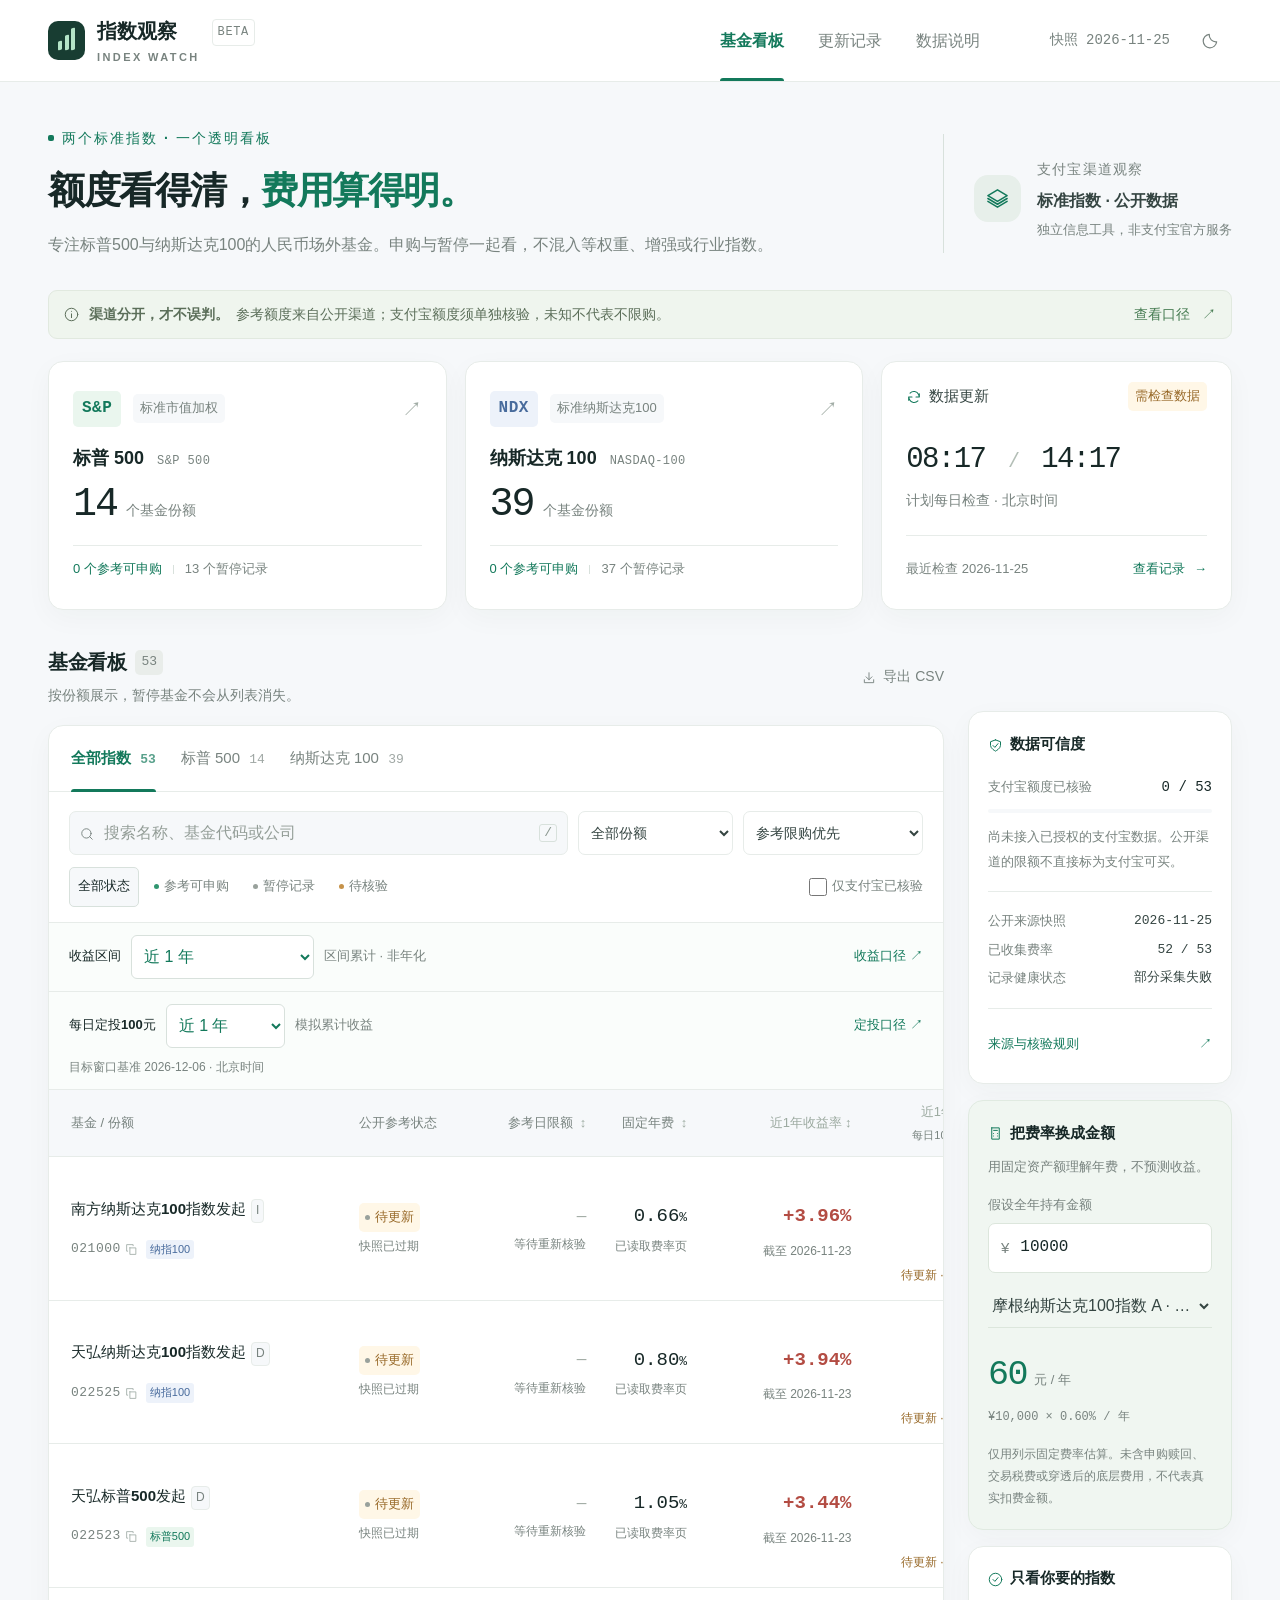
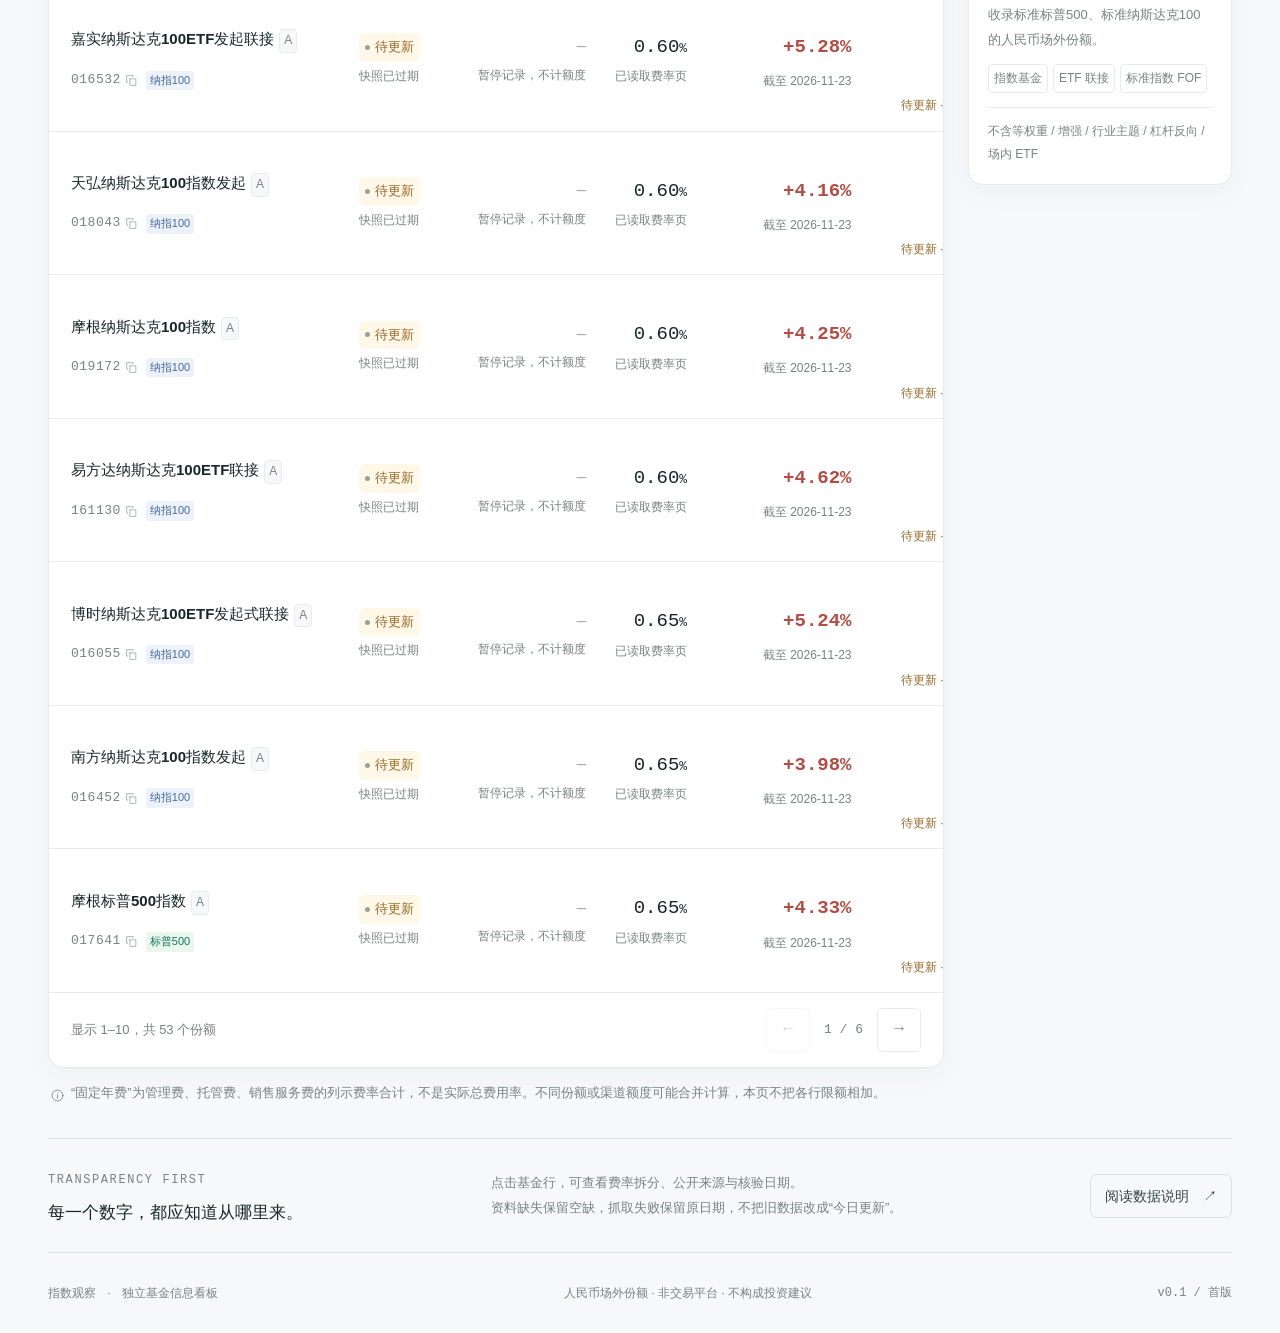
==== commit c3aab19c: "每日数据更新 2026-11-25 16:38 [skip ci]" ====
--- a/site/index.html
+++ b/site/index.html
@@ -97,7 +97,7 @@
 <dialog id="info-dialog" class="info-dialog" aria-labelledby="info-title"><div class="dialog-top"><span class="small-label">INDEX WATCH / NOTES</span><button class="icon-button close-dialog" aria-label="关闭"><span data-icon="x"></span></button></div><div id="info-content"></div></dialog>
 <div id="toast" class="toast" role="status" aria-live="polite"></div>
 <noscript><div class="noscript-note">此看板需要 JavaScript 才能显示筛选和基金数据。请启用 JavaScript，或读取发布包中的 data/funds.json。</div></noscript>
-<script id="seed-data" type="application/json">{"dataset":{"meta":{"version":"0.1.0","snapshot_date":"2026-11-24","generated_at":"2026-11-24T17:57:47+08:00","mode":"collected","title":"指数观察","source_note":"首版公开快照；支付宝渠道尚未核验。部分暂停记录来自前次查询，已独立标注。","schedule_timezone":"Asia/Shanghai","schedule_times":["08:17","14:17"],"schedule_active":true,"reference_ttl_hours":36,"fee_ttl_days":90,"catalog_count":53,"coverage_note":"首版人工白名单，不承诺穷尽市场；按份额代码计数。"},"funds":[{"code":"017641","name":"摩根标普500指数 A","manager":"摩根","index":"sp500","share_class":"A","structure":"index","currency":"CNY","benchmark":"S\u0026P 500","profile_url":"https://fundf10.eastmoney.com/jbgk_017641.html","fee_url":"https://fundf10.eastmoney.com/jjfl_017641.html","fees":{"management":0.5,"custody":0.15,"sales":0.0,"total":0.65,"subscription_standard":1.2,"subscription_alipay":null,"source_url":"https://fundf10.eastmoney.com/jjfl_017641.html","source_label":"天天基金公开费率页","checked_at":"2026-11-24T17:57:47+08:00","verification":"page","error":null},"reference":{"status":"limited","daily_limit":10.0,"source_url":"https://fundf10.eastmoney.com/jjfl_017641.html","source_label":"天天基金公开交易页","observed_at":"2026-11-24T17:57:47+08:00","verification":"page","note":"仅代表天天基金公开口径，非支付宝可买确认。暂停状态优先于页面残留旧限额。","last_attempt_at":"2026-11-24T17:57:47+08:00","error":null,"unlimited":false,"source_displayed_limit":10.0,"raw_status":"限大额","raw_limit":"10.00元"},"alipay":{"status":"unknown","daily_limit":null,"checked_at":null,"expires_at":null,"evidence_url":null,"scope":null,"note":"未接入支付宝已授权数据；需在支付宝搜索基金代码核验。"},"quota_group":null,"fee_note":"三项固定费率合计不含交易成本、税费及一次性申购赎回费用。"},{"code":"019305","name":"摩根标普500指数 C","manager":"摩根","index":"sp500","share_class":"C","structure":"index","currency":"CNY","benchmark":"S\u0026P 500","profile_url":"https://fundf10.eastmoney.com/jbgk_019305.html","fee_url":"https://fundf10.eastmoney.com/jjfl_019305.html","fees":{"management":0.5,"custody":0.15,"sales":0.3,"total":0.95,"subscription_standard":0.0,"subscription_alipay":null,"source_url":"https://fundf10.eastmoney.com/jjfl_019305.html","source_label":"天天基金公开费率页","checked_at":"2026-11-24T17:57:47+08:00","verification":"page","error":null},"reference":{"status":"limited","daily_limit":10.0,"source_url":"https://fundf10.eastmoney.com/jjfl_019305.html","source_label":"天天基金公开交易页","observed_at":"2026-11-24T17:57:47+08:00","verification":"page","note":"仅代表天天基金公开口径，非支付宝可买确认。暂停状态优先于页面残留旧限额。","last_attempt_at":"2026-11-24T17:57:47+08:00","error":null,"unlimited":false,"source_displayed_limit":10.0,"raw_status":"限大额","raw_limit":"10.00元"},"alipay":{"status":"unknown","daily_limit":null,"checked_at":null,"expires_at":null,"evidence_url":null,"scope":null,"note":"未接入支付宝已授权数据；需在支付宝搜索基金代码核验。"},"quota_group":null,"fee_note":"三项固定费率合计不含交易成本、税费及一次性申购赎回费用。"},{"code":"050025","name":"博时标普500ETF联接 A","manager":"博时","index":"sp500","share_class":"A","structure":"feeder","currency":"CNY","benchmark":"S\u0026P 500","profile_url":"https://fundf10.eastmoney.com/jbgk_050025.html","fee_url":"https://fundf10.eastmoney.com/jjfl_050025.html","fees":{"management":0.6,"custody":0.2,"sales":0.0,"total":0.8,"subscription_standard":1.2,"subscription_alipay":null,"source_url":"https://fundf10.eastmoney.com/jjfl_050025.html","source_label":"天天基金公开费率页","checked_at":"2026-11-24T17:57:47+08:00","verification":"page","error":null},"reference":{"status":"paused","daily_limit":0,"source_url":"https://fundf10.eastmoney.com/jjfl_050025.html","source_label":"天天基金公开交易页","observed_at":"2026-11-24T17:57:47+08:00","verification":"page","note":"仅代表天天基金公开口径，非支付宝可买确认。暂停状态优先于页面残留旧限额。","last_attempt_at":"2026-11-24T17:57:47+08:00","error":null,"unlimited":false,"source_displayed_limit":100.0,"raw_status":"暂停申购","raw_limit":"100.00元"},"alipay":{"status":"unknown","daily_limit":null,"checked_at":null,"expires_at":null,"evidence_url":null,"scope":null,"note":"未接入支付宝已授权数据；需在支付宝搜索基金代码核验。"},"quota_group":null,"fee_note":"联接基金存在目标ETF相关费用及计提豁免；列示三项费率不是穿透后的实际总费用率，不能机械双加。"},{"code":"006075","name":"博时标普500ETF联接 C","manager":"博时","index":"sp500","share_class":"C","structure":"feeder","currency":"CNY","benchmark":"S\u0026P 500","profile_url":"https://fundf10.eastmoney.com/jbgk_006075.html","fee_url":"https://fundf10.eastmoney.com/jjfl_006075.html","fees":{"management":0.6,"custody":0.2,"sales":0.35,"total":1.15,"subscription_standard":0.0,"subscription_alipay":null,"source_url":"https://fundf10.eastmoney.com/jjfl_006075.html","source_label":"天天基金公开费率页","checked_at":"2026-11-24T17:57:47+08:00","verification":"page","error":null},"reference":{"status":"paused","daily_limit":0,"source_url":"https://fundf10.eastmoney.com/jjfl_006075.html","source_label":"天天基金公开交易页","observed_at":"2026-11-24T17:57:47+08:00","verification":"page","note":"仅代表天天基金公开口径，非支付宝可买确认。暂停状态优先于页面残留旧限额。","last_attempt_at":"2026-11-24T17:57:47+08:00","error":null,"unlimited":false,"source_displayed_limit":100.0,"raw_status":"暂停申购","raw_limit":"100.00元"},"alipay":{"status":"unknown","daily_limit":null,"checked_at":null,"expires_at":null,"evidence_url":null,"scope":null,"note":"未接入支付宝已授权数据；需在支付宝搜索基金代码核验。"},"quota_group":null,"fee_note":"联接基金存在目标ETF相关费用及计提豁免；列示三项费率不是穿透后的实际总费用率，不能机械双加。"},{"code":"018738","name":"博时标普500ETF联接 E","manager":"博时","index":"sp500","share_class":"E","structure":"feeder","currency":"CNY","benchmark":"S\u0026P 500","profile_url":"https://fundf10.eastmoney.com/jbgk_018738.html","fee_url":"https://fundf10.eastmoney.com/jjfl_018738.html","fees":{"management":0.6,"custody":0.2,"sales":0.01,"total":0.81,"subscription_standard":0.0,"subscription_alipay":null,"source_url":"https://fundf10.eastmoney.com/jjfl_018738.html","source_label":"天天基金公开费率页","checked_at":"2026-11-24T17:57:47+08:00","verification":"page","error":null},"reference":{"status":"paused","daily_limit":0,"source_url":"https://fundf10.eastmoney.com/jjfl_018738.html","source_label":"天天基金公开交易页","observed_at":"2026-11-24T17:57:47+08:00","verification":"page","note":"仅代表天天基金公开口径，非支付宝可买确认。暂停状态优先于页面残留旧限额。","last_attempt_at":"2026-11-24T17:57:47+08:00","error":null,"unlimited":false,"source_displayed_limit":null,"raw_status":"暂停申购","raw_limit":null},"alipay":{"status":"unknown","daily_limit":null,"checked_at":null,"expires_at":null,"evidence_url":null,"scope":null,"note":"未接入支付宝已授权数据；需在支付宝搜索基金代码核验。"},"quota_group":null,"fee_note":"联接基金存在目标ETF相关费用及计提豁免；列示三项费率不是穿透后的实际总费用率，不能机械双加。"},{"code":"017028","name":"国泰标普500ETF发起联接 A","manager":"国泰","index":"sp500","share_class":"A","structure":"feeder","currency":"CNY","benchmark":"S\u0026P 500","profile_url":"https://fundf10.eastmoney.com/jbgk_017028.html","fee_url":"https://fundf10.eastmoney.com/jjfl_017028.html","fees":{"management":0.6,"custody":0.15,"sales":0.0,"total":0.75,"subscription_standard":1.0,"subscription_alipay":null,"source_url":"https://fundf10.eastmoney.com/jjfl_017028.html","source_label":"天天基金公开费率页","checked_at":"2026-11-24T17:57:47+08:00","verification":"page","error":null},"reference":{"status":"paused","daily_limit":0,"source_url":"https://fundf10.eastmoney.com/jjfl_017028.html","source_label":"天天基金公开交易页","observed_at":"2026-11-24T17:57:47+08:00","verification":"page","note":"仅代表天天基金公开口径，非支付宝可买确认。暂停状态优先于页面残留旧限额。","last_attempt_at":"2026-11-24T17:57:47+08:00","error":null,"unlimited":false,"source_displayed_limit":10000.0,"raw_status":"暂停申购","raw_limit":"1.00万元"},"alipay":{"status":"unknown","daily_limit":null,"checked_at":null,"expires_at":null,"evidence_url":null,"scope":null,"note":"未接入支付宝已授权数据；需在支付宝搜索基金代码核验。"},"quota_group":null,"fee_note":"联接基金存在目标ETF相关费用及计提豁免；列示三项费率不是穿透后的实际总费用率，不能机械双加。"},{"code":"017030","name":"国泰标普500ETF发起联接 C","manager":"国泰","index":"sp500","share_class":"C","structure":"feeder","currency":"CNY","benchmark":"S\u0026P 500","profile_url":"https://fundf10.eastmoney.com/jbgk_017030.html","fee_url":"https://fundf10.eastmoney.com/jjfl_017030.html","fees":{"management":0.6,"custody":0.15,"sales":0.3,"total":1.05,"subscription_standard":0.0,"subscription_alipay":null,"source_url":"https://fundf10.eastmoney.com/jjfl_017030.html","source_label":"天天基金公开费率页","checked_at":"2026-11-24T17:57:47+08:00","verification":"page","error":null},"reference":{"status":"paused","daily_limit":0,"source_url":"https://fundf10.eastmoney.com/jjfl_017030.html","source_label":"天天基金公开交易页","observed_at":"2026-11-24T17:57:47+08:00","verification":"page","note":"仅代表天天基金公开口径，非支付宝可买确认。暂停状态优先于页面残留旧限额。","last_attempt_at":"2026-11-24T17:57:47+08:00","error":null,"unlimited":false,"source_displayed_limit":10000.0,"raw_status":"暂停申购","raw_limit":"1.00万元"},"alipay":{"status":"unknown","daily_limit":null,"checked_at":null,"expires_at":null,"evidence_url":null,"scope":null,"note":"未接入支付宝已授权数据；需在支付宝搜索基金代码核验。"},"quota_group":null,"fee_note":"联接基金存在目标ETF相关费用及计提豁免；列示三项费率不是穿透后的实际总费用率，不能机械双加。"},{"code":"018064","name":"华夏标普500ETF发起式联接 A","manager":"华夏","index":"sp500","share_class":"A","structure":"feeder","currency":"CNY","benchmark":"S\u0026P 500","profile_url":"https://fundf10.eastmoney.com/jbgk_018064.html","fee_url":"https://fundf10.eastmoney.com/jjfl_018064.html","fees":{"management":0.6,"custody":0.15,"sales":0.0,"total":0.75,"subscription_standard":1.2,"subscription_alipay":null,"source_url":"https://fundf10.eastmoney.com/jjfl_018064.html","source_label":"天天基金公开费率页","checked_at":"2026-11-24T17:57:47+08:00","verification":"page","error":null},"reference":{"status":"paused","daily_limit":0,"source_url":"https://fundf10.eastmoney.com/jjfl_018064.html","source_label":"天天基金公开交易页","observed_at":"2026-11-24T17:57:47+08:00","verification":"page","note":"仅代表天天基金公开口径，非支付宝可买确认。暂停状态优先于页面残留旧限额。","last_attempt_at":"2026-11-24T17:57:47+08:00","error":null,"unlimited":false,"source_displayed_limit":100.0,"raw_status":"暂停申购","raw_limit":"100.00元"},"alipay":{"status":"unknown","daily_limit":null,"checked_at":null,"expires_at":null,"evidence_url":null,"scope":null,"note":"未接入支付宝已授权数据；需在支付宝搜索基金代码核验。"},"quota_group":null,"fee_note":"联接基金存在目标ETF相关费用及计提豁免；列示三项费率不是穿透后的实际总费用率，不能机械双加。"},{"code":"018065","name":"华夏标普500ETF发起式联接 C","manager":"华夏","index":"sp500","share_class":"C","structure":"feeder","currency":"CNY","benchmark":"S\u0026P 500","profile_url":"https://fundf10.eastmoney.com/jbgk_018065.html","fee_url":"https://fundf10.eastmoney.com/jjfl_018065.html","fees":{"management":0.6,"custody":0.15,"sales":0.3,"total":1.05,"subscription_standard":0.0,"subscription_alipay":null,"source_url":"https://fundf10.eastmoney.com/jjfl_018065.html","source_label":"天天基金公开费率页","checked_at":"2026-11-24T17:57:47+08:00","verification":"page","error":null},"reference":{"status":"paused","daily_limit":0,"source_url":"https://fundf10.eastmoney.com/jjfl_018065.html","source_label":"天天基金公开交易页","observed_at":"2026-11-24T17:57:47+08:00","verification":"page","note":"仅代表天天基金公开口径，非支付宝可买确认。暂停状态优先于页面残留旧限额。","last_attempt_at":"2026-11-24T17:57:47+08:00","error":null,"unlimited":false,"source_displayed_limit":100.0,"raw_status":"暂停申购","raw_limit":"100.00元"},"alipay":{"status":"unknown","daily_limit":null,"checked_at":null,"expires_at":null,"evidence_url":null,"scope":null,"note":"未接入支付宝已授权数据；需在支付宝搜索基金代码核验。"},"quota_group":null,"fee_note":"联接基金存在目标ETF相关费用及计提豁免；列示三项费率不是穿透后的实际总费用率，不能机械双加。"},{"code":"161125","name":"易方达标普500指数 A","manager":"易方达","index":"sp500","share_class":"A","structure":"index","currency":"CNY","benchmark":"S\u0026P 500","profile_url":"https://fundf10.eastmoney.com/jbgk_161125.html","fee_url":"https://fundf10.eastmoney.com/jjfl_161125.html","fees":{"management":0.8,"custody":0.2,"sales":0.0,"total":1.0,"subscription_standard":1.2,"subscription_alipay":null,"source_url":"https://fundf10.eastmoney.com/jjfl_161125.html","source_label":"天天基金公开费率页","checked_at":"2026-11-24T17:57:47+08:00","verification":"page","error":null},"reference":{"status":"paused","daily_limit":0,"source_url":"https://fundf10.eastmoney.com/jjfl_161125.html","source_label":"天天基金公开交易页","observed_at":"2026-11-24T17:57:47+08:00","verification":"page","note":"仅代表天天基金公开口径，非支付宝可买确认。暂停状态优先于页面残留旧限额。","last_attempt_at":"2026-11-24T17:57:47+08:00","error":null,"unlimited":false,"source_displayed_limit":10.0,"raw_status":"暂停申购","raw_limit":"10.00元"},"alipay":{"status":"unknown","daily_limit":null,"checked_at":null,"expires_at":null,"evidence_url":null,"scope":null,"note":"未接入支付宝已授权数据；需在支付宝搜索基金代码核验。"},"quota_group":null,"fee_note":"三项固定费率合计不含交易成本、税费及一次性申购赎回费用。"},{"code":"012860","name":"易方达标普500指数 C","manager":"易方达","index":"sp500","share_class":"C","structure":"index","currency":"CNY","benchmark":"S\u0026P 500","profile_url":"https://fundf10.eastmoney.com/jbgk_012860.html","fee_url":"https://fundf10.eastmoney.com/jjfl_012860.html","fees":{"management":0.8,"custody":0.2,"sales":0.35,"total":1.35,"subscription_standard":0.0,"subscription_alipay":null,"source_url":"https://fundf10.eastmoney.com/jjfl_012860.html","source_label":"天天基金公开费率页","checked_at":"2026-11-24T17:57:47+08:00","verification":"page","error":null},"reference":{"status":"paused","daily_limit":0,"source_url":"https://fundf10.eastmoney.com/jjfl_012860.html","source_label":"天天基金公开交易页","observed_at":"2026-11-24T17:57:47+08:00","verification":"page","note":"仅代表天天基金公开口径，非支付宝可买确认。暂停状态优先于页面残留旧限额。","last_attempt_at":"2026-11-24T17:57:47+08:00","error":null,"unlimited":false,"source_displayed_limit":10.0,"raw_status":"暂停申购","raw_limit":"10.00元"},"alipay":{"status":"unknown","daily_limit":null,"checked_at":null,"expires_at":null,"evidence_url":null,"scope":null,"note":"未接入支付宝已授权数据；需在支付宝搜索基金代码核验。"},"quota_group":null,"fee_note":"三项固定费率合计不含交易成本、税费及一次性申购赎回费用。"},{"code":"007721","name":"天弘标普500发起 A","manager":"天弘","index":"sp500","share_class":"A","structure":"fof","currency":"CNY","benchmark":"S\u0026P 500","profile_url":"https://fundf10.eastmoney.com/jbgk_007721.html","fee_url":"https://fundf10.eastmoney.com/jjfl_007721.html","fees":{"management":0.6,"custody":0.2,"sales":0.0,"total":0.8,"subscription_standard":1.0,"subscription_alipay":null,"source_url":"https://fundf10.eastmoney.com/jjfl_007721.html","source_label":"天天基金公开费率页","checked_at":"2026-11-24T17:57:47+08:00","verification":"page","error":null},"reference":{"status":"paused","daily_limit":0,"source_url":"https://fundf10.eastmoney.com/jjfl_007721.html","source_label":"天天基金公开交易页","observed_at":"2026-11-24T17:57:47+08:00","verification":"page","note":"仅代表天天基金公开口径，非支付宝可买确认。暂停状态优先于页面残留旧限额。","last_attempt_at":"2026-11-24T17:57:47+08:00","error":null,"unlimited":false,"source_displayed_limit":100.0,"raw_status":"暂停申购","raw_limit":"100.00元"},"alipay":{"status":"unknown","daily_limit":null,"checked_at":null,"expires_at":null,"evidence_url":null,"scope":null,"note":"未接入支付宝已授权数据；需在支付宝搜索基金代码核验。"},"quota_group":null,"fee_note":"FOF底层基金费用可能另有影响；此处三项费率不是穿透后的总费用率。"},{"code":"007722","name":"天弘标普500发起 C","manager":"天弘","index":"sp500","share_class":"C","structure":"fof","currency":"CNY","benchmark":"S\u0026P 500","profile_url":"https://fundf10.eastmoney.com/jbgk_007722.html","fee_url":"https://fundf10.eastmoney.com/jjfl_007722.html","fees":{"management":0.6,"custody":0.2,"sales":0.25,"total":1.05,"subscription_standard":0.0,"subscription_alipay":null,"source_url":"https://fundf10.eastmoney.com/jjfl_007722.html","source_label":"天天基金公开费率页","checked_at":"2026-11-24T17:57:47+08:00","verification":"page","error":null},"reference":{"status":"paused","daily_limit":0,"source_url":"https://fundf10.eastmoney.com/jjfl_007722.html","source_label":"天天基金公开交易页","observed_at":"2026-11-24T17:57:47+08:00","verification":"page","note":"仅代表天天基金公开口径，非支付宝可买确认。暂停状态优先于页面残留旧限额。","last_attempt_at":"2026-11-24T17:57:47+08:00","error":null,"unlimited":false,"source_displayed_limit":100.0,"raw_status":"暂停申购","raw_limit":"100.00元"},"alipay":{"status":"unknown","daily_limit":null,"checked_at":null,"expires_at":null,"evidence_url":null,"scope":null,"note":"未接入支付宝已授权数据；需在支付宝搜索基金代码核验。"},"quota_group":null,"fee_note":"FOF底层基金费用可能另有影响；此处三项费率不是穿透后的总费用率。"},{"code":"022523","name":"天弘标普500发起 D","manager":"天弘","index":"sp500","share_class":"D","structure":"fof","currency":"CNY","benchmark":"S\u0026P 500","profile_url":"https://fundf10.eastmoney.com/jbgk_022523.html","fee_url":"https://fundf10.eastmoney.com/jjfl_022523.html","fees":{"management":0.6,"custody":0.2,"sales":0.25,"total":1.05,"subscription_standard":0.0,"subscription_alipay":null,"source_url":"https://fundf10.eastmoney.com/jjfl_022523.html","source_label":"天天基金公开费率页","checked_at":"2026-11-24T17:57:47+08:00","verification":"page","error":null},"reference":{"status":"limited","daily_limit":null,"source_url":"https://fundf10.eastmoney.com/jjfl_022523.html","source_label":"天天基金公开交易页","observed_at":"2026-11-24T17:57:47+08:00","verification":"page","note":"仅代表天天基金公开口径，非支付宝可买确认。暂停状态优先于页面残留旧限额。","last_attempt_at":"2026-11-24T17:57:47+08:00","error":null,"unlimited":false,"source_displayed_limit":null,"raw_status":"限大额","raw_limit":null},"alipay":{"status":"unknown","daily_limit":null,"checked_at":null,"expires_at":null,"evidence_url":null,"scope":null,"note":"未接入支付宝已授权数据；需在支付宝搜索基金代码核验。"},"quota_group":null,"fee_note":"FOF底层基金费用可能另有影响；此处三项费率不是穿透后的总费用率。"},{"code":"019172","name":"摩根纳斯达克100指数 A","manager":"摩根","index":"nasdaq100","share_class":"A","structure":"index","currency":"CNY","benchmark":"Nasdaq-100","profile_url":"https://fundf10.eastmoney.com/jbgk_019172.html","fee_url":"https://fundf10.eastmoney.com/jjfl_019172.html","fees":{"management":0.5,"custody":0.1,"sales":0.0,"total":0.6,"subscription_standard":1.2,"subscription_alipay":null,"source_url":"https://fundf10.eastmoney.com/jjfl_019172.html","source_label":"天天基金公开费率页","checked_at":"2026-11-24T17:57:47+08:00","verification":"page","error":null},"reference":{"status":"limited","daily_limit":10.0,"source_url":"https://fundf10.eastmoney.com/jjfl_019172.html","source_label":"天天基金公开交易页","observed_at":"2026-11-24T17:57:47+08:00","verification":"page","note":"仅代表天天基金公开口径，非支付宝可买确认。暂停状态优先于页面残留旧限额。","last_attempt_at":"2026-11-24T17:57:47+08:00","error":null,"unlimited":false,"source_displayed_limit":10.0,"raw_status":"限大额","raw_limit":"10.00元"},"alipay":{"status":"unknown","daily_limit":null,"checked_at":null,"expires_at":null,"evidence_url":null,"scope":null,"note":"未接入支付宝已授权数据；需在支付宝搜索基金代码核验。"},"quota_group":null,"fee_note":"三项固定费率合计不含交易成本、税费及一次性申购赎回费用。"},{"code":"019173","name":"摩根纳斯达克100指数 C","manager":"摩根","index":"nasdaq100","share_class":"C","structure":"index","currency":"CNY","benchmark":"Nasdaq-100","profile_url":"https://fundf10.eastmoney.com/jbgk_019173.html","fee_url":"https://fundf10.eastmoney.com/jjfl_019173.html","fees":{"management":0.5,"custody":0.1,"sales":0.3,"total":0.9,"subscription_standard":0.0,"subscription_alipay":null,"source_url":"https://fundf10.eastmoney.com/jjfl_019173.html","source_label":"天天基金公开费率页","checked_at":"2026-11-24T17:57:47+08:00","verification":"page","error":null},"reference":{"status":"limited","daily_limit":10.0,"source_url":"https://fundf10.eastmoney.com/jjfl_019173.html","source_label":"天天基金公开交易页","observed_at":"2026-11-24T17:57:47+08:00","verification":"page","note":"仅代表天天基金公开口径，非支付宝可买确认。暂停状态优先于页面残留旧限额。","last_attempt_at":"2026-11-24T17:57:47+08:00","error":null,"unlimited":false,"source_displayed_limit":10.0,"raw_status":"限大额","raw_limit":"10.00元"},"alipay":{"status":"unknown","daily_limit":null,"checked_at":null,"expires_at":null,"evidence_url":null,"scope":null,"note":"未接入支付宝已授权数据；需在支付宝搜索基金代码核验。"},"quota_group":null,"fee_note":"三项固定费率合计不含交易成本、税费及一次性申购赎回费用。"},{"code":"016452","name":"南方纳斯达克100指数发起 A","manager":"南方","index":"nasdaq100","share_class":"A","structure":"index","currency":"CNY","benchmark":"Nasdaq-100","profile_url":"https://fundf10.eastmoney.com/jbgk_016452.html","fee_url":"https://fundf10.eastmoney.com/jjfl_016452.html","fees":{"management":0.5,"custody":0.15,"sales":0.0,"total":0.65,"subscription_standard":1.2,"subscription_alipay":null,"source_url":"https://fundf10.eastmoney.com/jjfl_016452.html","source_label":"天天基金公开费率页","checked_at":"2026-11-24T17:57:47+08:00","verification":"page","error":null},"reference":{"status":"limited","daily_limit":10.0,"source_url":"https://fundf10.eastmoney.com/jjfl_016452.html","source_label":"天天基金公开交易页","observed_at":"2026-11-24T17:57:47+08:00","verification":"page","note":"仅代表天天基金公开口径，非支付宝可买确认。暂停状态优先于页面残留旧限额。","last_attempt_at":"2026-11-24T17:57:47+08:00","error":null,"unlimited":false,"source_displayed_limit":10.0,"raw_status":"限大额","raw_limit":"10.00元"},"alipay":{"status":"unknown","daily_limit":null,"checked_at":null,"expires_at":null,"evidence_url":null,"scope":null,"note":"未接入支付宝已授权数据；需在支付宝搜索基金代码核验。"},"quota_group":null,"fee_note":"三项固定费率合计不含交易成本、税费及一次性申购赎回费用。"},{"code":"016453","name":"南方纳斯达克100指数发起 C","manager":"南方","index":"nasdaq100","share_class":"C","structure":"index","currency":"CNY","benchmark":"Nasdaq-100","profile_url":"https://fundf10.eastmoney.com/jbgk_016453.html","fee_url":"https://fundf10.eastmoney.com/jjfl_016453.html","fees":{"management":0.5,"custody":0.15,"sales":0.1,"total":0.75,"subscription_standard":0.0,"subscription_alipay":null,"source_url":"https://fundf10.eastmoney.com/jjfl_016453.html","source_label":"天天基金公开费率页","checked_at":"2026-11-24T17:57:47+08:00","verification":"page","error":null},"reference":{"status":"limited","daily_limit":10.0,"source_url":"https://fundf10.eastmoney.com/jjfl_016453.html","source_label":"天天基金公开交易页","observed_at":"2026-11-24T17:57:47+08:00","verification":"page","note":"仅代表天天基金公开口径，非支付宝可买确认。暂停状态优先于页面残留旧限额。","last_attempt_at":"2026-11-24T17:57:47+08:00","error":null,"unlimited":false,"source_displayed_limit":10.0,"raw_status":"限大额","raw_limit":"10.00元"},"alipay":{"status":"unknown","daily_limit":null,"checked_at":null,"expires_at":null,"evidence_url":null,"scope":null,"note":"未接入支付宝已授权数据；需在支付宝搜索基金代码核验。"},"quota_group":null,"fee_note":"三项固定费率合计不含交易成本、税费及一次性申购赎回费用。"},{"code":"021000","name":"南方纳斯达克100指数发起 I","manager":"南方","index":"nasdaq100","share_class":"I","structure":"index","currency":"CNY","benchmark":"Nasdaq-100","profile_url":"https://fundf10.eastmoney.com/jbgk_021000.html","fee_url":"https://fundf10.eastmoney.com/jjfl_021000.html","fees":{"management":0.5,"custody":0.15,"sales":0.01,"total":0.66,"subscription_standard":0.0,"subscription_alipay":null,"source_url":"https://fundf10.eastmoney.com/jjfl_021000.html","source_label":"天天基金公开费率页","checked_at":"2026-11-24T17:57:47+08:00","verification":"page","error":null},"reference":{"status":"limited","daily_limit":null,"source_url":"https://fundf10.eastmoney.com/jjfl_021000.html","source_label":"天天基金公开交易页","observed_at":"2026-11-24T17:57:47+08:00","verification":"page","note":"仅代表天天基金公开口径，非支付宝可买确认。暂停状态优先于页面残留旧限额。","last_attempt_at":"2026-11-24T17:57:47+08:00","error":null,"unlimited":false,"source_displayed_limit":null,"raw_status":"限大额","raw_limit":null},"alipay":{"status":"unknown","daily_limit":null,"checked_at":null,"expires_at":null,"evidence_url":null,"scope":null,"note":"未接入支付宝已授权数据；需在支付宝搜索基金代码核验。"},"quota_group":null,"fee_note":"三项固定费率合计不含交易成本、税费及一次性申购赎回费用。"},{"code":"019736","name":"宝盈纳斯达克100指数发起 A","manager":"宝盈","index":"nasdaq100","share_class":"A","structure":"index","currency":"CNY","benchmark":"Nasdaq-100","profile_url":"https://fundf10.eastmoney.com/jbgk_019736.html","fee_url":"https://fundf10.eastmoney.com/jjfl_019736.html","fees":{"management":0.5,"custody":0.15,"sales":0.0,"total":0.65,"subscription_standard":1.2,"subscription_alipay":null,"source_url":"https://fundf10.eastmoney.com/jjfl_019736.html","source_label":"天天基金公开费率页","checked_at":"2026-11-24T17:57:47+08:00","verification":"page","error":null},"reference":{"status":"limited","daily_limit":10.0,"source_url":"https://fundf10.eastmoney.com/jjfl_019736.html","source_label":"天天基金公开交易页","observed_at":"2026-11-24T17:57:47+08:00","verification":"page","note":"仅代表天天基金公开口径，非支付宝可买确认。暂停状态优先于页面残留旧限额。","last_attempt_at":"2026-11-24T17:57:47+08:00","error":null,"unlimited":false,"source_displayed_limit":10.0,"raw_status":"限大额","raw_limit":"10.00元"},"alipay":{"status":"unknown","daily_limit":null,"checked_at":null,"expires_at":null,"evidence_url":null,"scope":null,"note":"未接入支付宝已授权数据；需在支付宝搜索基金代码核验。"},"quota_group":null,"fee_note":"三项固定费率合计不含交易成本、税费及一次性申购赎回费用。"},{"code":"019737","name":"宝盈纳斯达克100指数发起 C","manager":"宝盈","index":"nasdaq100","share_class":"C","structure":"index","currency":"CNY","benchmark":"Nasdaq-100","profile_url":"https://fundf10.eastmoney.com/jbgk_019737.html","fee_url":"https://fundf10.eastmoney.com/jjfl_019737.html","fees":{"management":0.5,"custody":0.15,"sales":0.25,"total":0.9,"subscription_standard":0.0,"subscription_alipay":null,"source_url":"https://fundf10.eastmoney.com/jjfl_019737.html","source_label":"天天基金公开费率页","checked_at":"2026-11-24T17:57:47+08:00","verification":"page","error":null},"reference":{"status":"limited","daily_limit":10.0,"source_url":"https://fundf10.eastmoney.com/jjfl_019737.html","source_label":"天天基金公开交易页","observed_at":"2026-11-24T17:57:47+08:00","verification":"page","note":"仅代表天天基金公开口径，非支付宝可买确认。暂停状态优先于页面残留旧限额。","last_attempt_at":"2026-11-24T17:57:47+08:00","error":null,"unlimited":false,"source_displayed_limit":10.0,"raw_status":"限大额","raw_limit":"10.00元"},"alipay":{"status":"unknown","daily_limit":null,"checked_at":null,"expires_at":null,"evidence_url":null,"scope":null,"note":"未接入支付宝已授权数据；需在支付宝搜索基金代码核验。"},"quota_group":null,"fee_note":"三项固定费率合计不含交易成本、税费及一次性申购赎回费用。"},{"code":"019441","name":"万家纳斯达克100指数发起式 A","manager":"万家","index":"nasdaq100","share_class":"A","structure":"index","currency":"CNY","benchmark":"Nasdaq-100","profile_url":"https://fundf10.eastmoney.com/jbgk_019441.html","fee_url":"https://fundf10.eastmoney.com/jjfl_019441.html","fees":{"management":0.5,"custody":0.15,"sales":0.0,"total":0.65,"subscription_standard":1.0,"subscription_alipay":null,"source_url":"https://fundf10.eastmoney.com/jjfl_019441.html","source_label":"天天基金公开费率页","checked_at":"2026-11-24T17:57:47+08:00","verification":"page","error":null},"reference":{"status":"limited","daily_limit":5.0,"source_url":"https://fundf10.eastmoney.com/jjfl_019441.html","source_label":"天天基金公开交易页","observed_at":"2026-11-24T17:57:47+08:00","verification":"page","note":"仅代表天天基金公开口径，非支付宝可买确认。暂停状态优先于页面残留旧限额。","last_attempt_at":"2026-11-24T17:57:47+08:00","error":null,"unlimited":false,"source_displayed_limit":5.0,"raw_status":"限大额","raw_limit":"5.00元"},"alipay":{"status":"unknown","daily_limit":null,"checked_at":null,"expires_at":null,"evidence_url":null,"scope":null,"note":"未接入支付宝已授权数据；需在支付宝搜索基金代码核验。"},"quota_group":null,"fee_note":"三项固定费率合计不含交易成本、税费及一次性申购赎回费用。"},{"code":"019442","name":"万家纳斯达克100指数发起式 C","manager":"万家","index":"nasdaq100","share_class":"C","structure":"index","currency":"CNY","benchmark":"Nasdaq-100","profile_url":"https://fundf10.eastmoney.com/jbgk_019442.html","fee_url":"https://fundf10.eastmoney.com/jjfl_019442.html","fees":{"management":0.5,"custody":0.15,"sales":0.2,"total":0.85,"subscription_standard":0.0,"subscription_alipay":null,"source_url":"https://fundf10.eastmoney.com/jjfl_019442.html","source_label":"天天基金公开费率页","checked_at":"2026-11-24T17:57:47+08:00","verification":"page","error":null},"reference":{"status":"limited","daily_limit":5.0,"source_url":"https://fundf10.eastmoney.com/jjfl_019442.html","source_label":"天天基金公开交易页","observed_at":"2026-11-24T17:57:47+08:00","verification":"page","note":"仅代表天天基金公开口径，非支付宝可买确认。暂停状态优先于页面残留旧限额。","last_attempt_at":"2026-11-24T17:57:47+08:00","error":null,"unlimited":false,"source_displayed_limit":5.0,"raw_status":"限大额","raw_limit":"5.00元"},"alipay":{"status":"unknown","daily_limit":null,"checked_at":null,"expires_at":null,"evidence_url":null,"scope":null,"note":"未接入支付宝已授权数据；需在支付宝搜索基金代码核验。"},"quota_group":null,"fee_note":"三项固定费率合计不含交易成本、税费及一次性申购赎回费用。"},{"code":"019524","name":"华泰柏瑞纳斯达克100ETF发起式联接 A","manager":"华泰柏瑞","index":"nasdaq100","share_class":"A","structure":"feeder","currency":"CNY","benchmark":"Nasdaq-100","profile_url":"https://fundf10.eastmoney.com/jbgk_019524.html","fee_url":"https://fundf10.eastmoney.com/jjfl_019524.html","fees":{"management":0.5,"custody":0.15,"sales":0.0,"total":0.65,"subscription_standard":1.2,"subscription_alipay":null,"source_url":"https://fundf10.eastmoney.com/jjfl_019524.html","source_label":"天天基金公开费率页","checked_at":"2026-11-24T17:57:47+08:00","verification":"page","error":null},"reference":{"status":"limited","daily_limit":5.0,"source_url":"https://fundf10.eastmoney.com/jjfl_019524.html","source_label":"天天基金公开交易页","observed_at":"2026-11-24T17:57:47+08:00","verification":"page","note":"仅代表天天基金公开口径，非支付宝可买确认。暂停状态优先于页面残留旧限额。","last_attempt_at":"2026-11-24T17:57:47+08:00","error":null,"unlimited":false,"source_displayed_limit":5.0,"raw_status":"限大额","raw_limit":"5.00元"},"alipay":{"status":"unknown","daily_limit":null,"checked_at":null,"expires_at":null,"evidence_url":null,"scope":null,"note":"未接入支付宝已授权数据；需在支付宝搜索基金代码核验。"},"quota_group":null,"fee_note":"联接基金存在目标ETF相关费用及计提豁免；列示三项费率不是穿透后的实际总费用率，不能机械双加。"},{"code":"019525","name":"华泰柏瑞纳斯达克100ETF发起式联接 C","manager":"华泰柏瑞","index":"nasdaq100","share_class":"C","structure":"feeder","currency":"CNY","benchmark":"Nasdaq-100","profile_url":"https://fundf10.eastmoney.com/jbgk_019525.html","fee_url":"https://fundf10.eastmoney.com/jjfl_019525.html","fees":{"management":0.5,"custody":0.15,"sales":0.25,"total":0.9,"subscription_standard":0.0,"subscription_alipay":null,"source_url":"https://fundf10.eastmoney.com/jjfl_019525.html","source_label":"天天基金公开费率页","checked_at":"2026-11-24T17:57:47+08:00","verification":"page","error":null},"reference":{"status":"limited","daily_limit":5.0,"source_url":"https://fundf10.eastmoney.com/jjfl_019525.html","source_label":"天天基金公开交易页","observed_at":"2026-11-24T17:57:47+08:00","verification":"page","note":"仅代表天天基金公开口径，非支付宝可买确认。暂停状态优先于页面残留旧限额。","last_attempt_at":"2026-11-24T17:57:47+08:00","error":null,"unlimited":false,"source_displayed_limit":5.0,"raw_status":"限大额","raw_limit":"5.00元"},"alipay":{"status":"unknown","daily_limit":null,"checked_at":null,"expires_at":null,"evidence_url":null,"scope":null,"note":"未接入支付宝已授权数据；需在支付宝搜索基金代码核验。"},"quota_group":null,"fee_note":"联接基金存在目标ETF相关费用及计提豁免；列示三项费率不是穿透后的实际总费用率，不能机械双加。"},{"code":"022664","name":"华泰柏瑞纳斯达克100ETF发起式联接 I","manager":"华泰柏瑞","index":"nasdaq100","share_class":"I","structure":"feeder","currency":"CNY","benchmark":"Nasdaq-100","profile_url":"https://fundf10.eastmoney.com/jbgk_022664.html","fee_url":"https://fundf10.eastmoney.com/jjfl_022664.html","fees":{"management":0.5,"custody":0.15,"sales":0.1,"total":0.75,"subscription_standard":0.0,"subscription_alipay":null,"source_url":"https://fundf10.eastmoney.com/jjfl_022664.html","source_label":"天天基金公开费率页","checked_at":"2026-11-24T17:57:47+08:00","verification":"page","error":null},"reference":{"status":"limited","daily_limit":5.0,"source_url":"https://fundf10.eastmoney.com/jjfl_022664.html","source_label":"天天基金公开交易页","observed_at":"2026-11-24T17:57:47+08:00","verification":"page","note":"仅代表天天基金公开口径，非支付宝可买确认。暂停状态优先于页面残留旧限额。","last_attempt_at":"2026-11-24T17:57:47+08:00","error":null,"unlimited":false,"source_displayed_limit":5.0,"raw_status":"限大额","raw_limit":"5.00元"},"alipay":{"status":"unknown","daily_limit":null,"checked_at":null,"expires_at":null,"evidence_url":null,"scope":null,"note":"未接入支付宝已授权数据；需在支付宝搜索基金代码核验。"},"quota_group":null,"fee_note":"联接基金存在目标ETF相关费用及计提豁免；列示三项费率不是穿透后的实际总费用率，不能机械双加。"},{"code":"000834","name":"大成纳斯达克100ETF联接 A","manager":"大成","index":"nasdaq100","share_class":"A","structure":"feeder","currency":"CNY","benchmark":"Nasdaq-100","profile_url":"https://fundf10.eastmoney.com/jbgk_000834.html","fee_url":"https://fundf10.eastmoney.com/jjfl_000834.html","fees":{"management":0.8,"custody":0.2,"sales":0.0,"total":1.0,"subscription_standard":1.2,"subscription_alipay":null,"source_url":"https://fundf10.eastmoney.com/jjfl_000834.html","source_label":"天天基金公开费率页","checked_at":"2026-11-24T17:57:47+08:00","verification":"page","error":null},"reference":{"status":"limited","daily_limit":10.0,"source_url":"https://fundf10.eastmoney.com/jjfl_000834.html","source_label":"天天基金公开交易页","observed_at":"2026-11-24T17:57:47+08:00","verification":"page","note":"仅代表天天基金公开口径，非支付宝可买确认。暂停状态优先于页面残留旧限额。","last_attempt_at":"2026-11-24T17:57:47+08:00","error":null,"unlimited":false,"source_displayed_limit":10.0,"raw_status":"限大额","raw_limit":"10.00元"},"alipay":{"status":"unknown","daily_limit":null,"checked_at":null,"expires_at":null,"evidence_url":null,"scope":null,"note":"未接入支付宝已授权数据；需在支付宝搜索基金代码核验。"},"quota_group":null,"fee_note":"联接基金存在目标ETF相关费用及计提豁免；列示三项费率不是穿透后的实际总费用率，不能机械双加。"},{"code":"008971","name":"大成纳斯达克100ETF联接 C","manager":"大成","index":"nasdaq100","share_class":"C","structure":"feeder","currency":"CNY","benchmark":"Nasdaq-100","profile_url":"https://fundf10.eastmoney.com/jbgk_008971.html","fee_url":"https://fundf10.eastmoney.com/jjfl_008971.html","fees":{"management":0.8,"custody":0.2,"sales":0.3,"total":1.3,"subscription_standard":0.0,"subscription_alipay":null,"source_url":"https://fundf10.eastmoney.com/jjfl_008971.html","source_label":"天天基金公开费率页","checked_at":"2026-11-24T17:57:47+08:00","verification":"page","error":null},"reference":{"status":"limited","daily_limit":10.0,"source_url":"https://fundf10.eastmoney.com/jjfl_008971.html","source_label":"天天基金公开交易页","observed_at":"2026-11-24T17:57:47+08:00","verification":"page","note":"仅代表天天基金公开口径，非支付宝可买确认。暂停状态优先于页面残留旧限额。","last_attempt_at":"2026-11-24T17:57:47+08:00","error":null,"unlimited":false,"source_displayed_limit":10.0,"raw_status":"限大额","raw_limit":"10.00元"},"alipay":{"status":"unknown","daily_limit":null,"checked_at":null,"expires_at":null,"evidence_url":null,"scope":null,"note":"未接入支付宝已授权数据；需在支付宝搜索基金代码核验。"},"quota_group":null,"fee_note":"联接基金存在目标ETF相关费用及计提豁免；列示三项费率不是穿透后的实际总费用率，不能机械双加。"},{"code":"539001","name":"建信纳斯达克100指数 A","manager":"建信","index":"nasdaq100","share_class":"A","structure":"index","currency":"CNY","benchmark":"Nasdaq-100","profile_url":"https://fundf10.eastmoney.com/jbgk_539001.html","fee_url":"https://fundf10.eastmoney.com/jjfl_539001.html","fees":{"management":0.8,"custody":0.2,"sales":0.0,"total":1.0,"subscription_standard":1.2,"subscription_alipay":null,"source_url":"https://fundf10.eastmoney.com/jjfl_539001.html","source_label":"天天基金公开费率页","checked_at":"2026-11-24T17:57:47+08:00","verification":"page","error":null},"reference":{"status":"limited","daily_limit":10.0,"source_url":"https://fundf10.eastmoney.com/jjfl_539001.html","source_label":"天天基金公开交易页","observed_at":"2026-11-24T17:57:47+08:00","verification":"page","note":"仅代表天天基金公开口径，非支付宝可买确认。暂停状态优先于页面残留旧限额。","last_attempt_at":"2026-11-24T17:57:47+08:00","error":null,"unlimited":false,"source_displayed_limit":10.0,"raw_status":"限大额","raw_limit":"10.00元"},"alipay":{"status":"unknown","daily_limit":null,"checked_at":null,"expires_at":null,"evidence_url":null,"scope":null,"note":"未接入支付宝已授权数据；需在支付宝搜索基金代码核验。"},"quota_group":null,"fee_note":"三项固定费率合计不含交易成本、税费及一次性申购赎回费用。"},{"code":"012752","name":"建信纳斯达克100指数 C","manager":"建信","index":"nasdaq100","share_class":"C","structure":"index","currency":"CNY","benchmark":"Nasdaq-100","profile_url":"https://fundf10.eastmoney.com/jbgk_012752.html","fee_url":"https://fundf10.eastmoney.com/jjfl_012752.html","fees":{"management":0.8,"custody":0.2,"sales":0.3,"total":1.3,"subscription_standard":0.0,"subscription_alipay":null,"source_url":"https://fundf10.eastmoney.com/jjfl_012752.html","source_label":"天天基金公开费率页","checked_at":"2026-11-24T17:57:47+08:00","verification":"page","error":null},"reference":{"status":"limited","daily_limit":10.0,"source_url":"https://fundf10.eastmoney.com/jjfl_012752.html","source_label":"天天基金公开交易页","observed_at":"2026-11-24T17:57:47+08:00","verification":"page","note":"仅代表天天基金公开口径，非支付宝可买确认。暂停状态优先于页面残留旧限额。","last_attempt_at":"2026-11-24T17:57:47+08:00","error":null,"unlimited":false,"source_displayed_limit":10.0,"raw_status":"限大额","raw_limit":"10.00元"},"alipay":{"status":"unknown","daily_limit":null,"checked_at":null,"expires_at":null,"evidence_url":null,"scope":null,"note":"未接入支付宝已授权数据；需在支付宝搜索基金代码核验。"},"quota_group":null,"fee_note":"三项固定费率合计不含交易成本、税费及一次性申购赎回费用。"},{"code":"023422","name":"建信纳斯达克100指数 D","manager":"建信","index":"nasdaq100","share_class":"D","structure":"index","currency":"CNY","benchmark":"Nasdaq-100","profile_url":"https://fundf10.eastmoney.com/jbgk_023422.html","fee_url":"https://fundf10.eastmoney.com/jjfl_023422.html","fees":{"management":0.8,"custody":0.2,"sales":0.3,"total":1.3,"subscription_standard":0.0,"subscription_alipay":null,"source_url":"https://fundf10.eastmoney.com/jjfl_023422.html","source_label":"天天基金公开费率页","checked_at":"2026-11-24T17:57:47+08:00","verification":"page","error":null},"reference":{"status":"limited","daily_limit":10.0,"source_url":"https://fundf10.eastmoney.com/jjfl_023422.html","source_label":"天天基金公开交易页","observed_at":"2026-11-24T17:57:47+08:00","verification":"page","note":"仅代表天天基金公开口径，非支付宝可买确认。暂停状态优先于页面残留旧限额。","last_attempt_at":"2026-11-24T17:57:47+08:00","error":null,"unlimited":false,"source_displayed_limit":10.0,"raw_status":"限大额","raw_limit":"10.00元"},"alipay":{"status":"unknown","daily_limit":null,"checked_at":null,"expires_at":null,"evidence_url":null,"scope":null,"note":"未接入支付宝已授权数据；需在支付宝搜索基金代码核验。"},"quota_group":null,"fee_note":"三项固定费率合计不含交易成本、税费及一次性申购赎回费用。"},{"code":"018043","name":"天弘纳斯达克100指数发起 A","manager":"天弘","index":"nasdaq100","share_class":"A","structure":"index","currency":"CNY","benchmark":"Nasdaq-100","profile_url":"https://fundf10.eastmoney.com/jbgk_018043.html","fee_url":"https://fundf10.eastmoney.com/jjfl_018043.html","fees":{"management":0.5,"custody":0.1,"sales":0.0,"total":0.6,"subscription_standard":1.0,"subscription_alipay":null,"source_url":"https://fundf10.eastmoney.com/jjfl_018043.html","source_label":"天天基金公开费率页","checked_at":"2026-11-24T17:57:47+08:00","verification":"page","error":null},"reference":{"status":"paused","daily_limit":0,"source_url":"https://fundf10.eastmoney.com/jjfl_018043.html","source_label":"天天基金公开交易页","observed_at":"2026-11-24T17:57:47+08:00","verification":"page","note":"仅代表天天基金公开口径，非支付宝可买确认。暂停状态优先于页面残留旧限额。","last_attempt_at":"2026-11-24T17:57:47+08:00","error":null,"unlimited":false,"source_displayed_limit":100.0,"raw_status":"暂停申购","raw_limit":"100.00元"},"alipay":{"status":"unknown","daily_limit":null,"checked_at":null,"expires_at":null,"evidence_url":null,"scope":null,"note":"未接入支付宝已授权数据；需在支付宝搜索基金代码核验。"},"quota_group":null,"fee_note":"三项固定费率合计不含交易成本、税费及一次性申购赎回费用。"},{"code":"018044","name":"天弘纳斯达克100指数发起 C","manager":"天弘","index":"nasdaq100","share_class":"C","structure":"index","currency":"CNY","benchmark":"Nasdaq-100","profile_url":"https://fundf10.eastmoney.com/jbgk_018044.html","fee_url":"https://fundf10.eastmoney.com/jjfl_018044.html","fees":{"management":0.5,"custody":0.1,"sales":0.2,"total":0.8,"subscription_standard":0.0,"subscription_alipay":null,"source_url":"https://fundf10.eastmoney.com/jjfl_018044.html","source_label":"天天基金公开费率页","checked_at":"2026-11-24T17:57:47+08:00","verification":"page","error":null},"reference":{"status":"paused","daily_limit":0,"source_url":"https://fundf10.eastmoney.com/jjfl_018044.html","source_label":"天天基金公开交易页","observed_at":"2026-11-24T17:57:47+08:00","verification":"page","note":"仅代表天天基金公开口径，非支付宝可买确认。暂停状态优先于页面残留旧限额。","last_attempt_at":"2026-11-24T17:57:47+08:00","error":null,"unlimited":false,"source_displayed_limit":100.0,"raw_status":"暂停申购","raw_limit":"100.00元"},"alipay":{"status":"unknown","daily_limit":null,"checked_at":null,"expires_at":null,"evidence_url":null,"scope":null,"note":"未接入支付宝已授权数据；需在支付宝搜索基金代码核验。"},"quota_group":null,"fee_note":"三项固定费率合计不含交易成本、税费及一次性申购赎回费用。"},{"code":"022525","name":"天弘纳斯达克100指数发起 D","manager":"天弘","index":"nasdaq100","share_class":"D","structure":"index","currency":"CNY","benchmark":"Nasdaq-100","profile_url":"https://fundf10.eastmoney.com/jbgk_022525.html","fee_url":"https://fundf10.eastmoney.com/jjfl_022525.html","fees":{"management":0.5,"custody":0.1,"sales":0.2,"total":0.8,"subscription_standard":0.0,"subscription_alipay":null,"source_url":"https://fundf10.eastmoney.com/jjfl_022525.html","source_label":"天天基金公开费率页","checked_at":"2026-11-24T17:57:47+08:00","verification":"page","error":null},"reference":{"status":"limited","daily_limit":null,"source_url":"https://fundf10.eastmoney.com/jjfl_022525.html","source_label":"天天基金公开交易页","observed_at":"2026-11-24T17:57:47+08:00","verification":"page","note":"仅代表天天基金公开口径，非支付宝可买确认。暂停状态优先于页面残留旧限额。","last_attempt_at":"2026-11-24T17:57:47+08:00","error":null,"unlimited":false,"source_displayed_limit":null,"raw_status":"限大额","raw_limit":null},"alipay":{"status":"unknown","daily_limit":null,"checked_at":null,"expires_at":null,"evidence_url":null,"scope":null,"note":"未接入支付宝已授权数据；需在支付宝搜索基金代码核验。"},"quota_group":null,"fee_note":"三项固定费率合计不含交易成本、税费及一次性申购赎回费用。"},{"code":"270042","name":"广发纳斯达克100ETF联接 A","manager":"广发","index":"nasdaq100","share_class":"A","structure":"feeder","currency":"CNY","benchmark":"Nasdaq-100","profile_url":"https://fundf10.eastmoney.com/jbgk_270042.html","fee_url":"https://fundf10.eastmoney.com/jjfl_270042.html","fees":{"management":0.8,"custody":0.2,"sales":0.0,"total":1.0,"subscription_standard":1.3,"subscription_alipay":null,"source_url":"https://fundf10.eastmoney.com/jjfl_270042.html","source_label":"天天基金公开费率页","checked_at":"2026-11-24T17:57:47+08:00","verification":"page","error":null},"reference":{"status":"paused","daily_limit":0,"source_url":"https://fundf10.eastmoney.com/jjfl_270042.html","source_label":"天天基金公开交易页","observed_at":"2026-11-24T17:57:47+08:00","verification":"page","note":"仅代表天天基金公开口径，非支付宝可买确认。暂停状态优先于页面残留旧限额。","last_attempt_at":"2026-11-24T17:57:47+08:00","error":null,"unlimited":false,"source_displayed_limit":10.0,"raw_status":"暂停申购","raw_limit":"10.00元"},"alipay":{"status":"unknown","daily_limit":null,"checked_at":null,"expires_at":null,"evidence_url":null,"scope":null,"note":"未接入支付宝已授权数据；需在支付宝搜索基金代码核验。"},"quota_group":null,"fee_note":"联接基金存在目标ETF相关费用及计提豁免；列示三项费率不是穿透后的实际总费用率，不能机械双加。"},{"code":"006479","name":"广发纳斯达克100ETF联接 C","manager":"广发","index":"nasdaq100","share_class":"C","structure":"feeder","currency":"CNY","benchmark":"Nasdaq-100","profile_url":"https://fundf10.eastmoney.com/jbgk_006479.html","fee_url":"https://fundf10.eastmoney.com/jjfl_006479.html","fees":{"management":0.8,"custody":0.2,"sales":0.2,"total":1.2,"subscription_standard":0.0,"subscription_alipay":null,"source_url":"https://fundf10.eastmoney.com/jjfl_006479.html","source_label":"天天基金公开费率页","checked_at":"2026-11-24T17:57:47+08:00","verification":"page","error":null},"reference":{"status":"paused","daily_limit":0,"source_url":"https://fundf10.eastmoney.com/jjfl_006479.html","source_label":"天天基金公开交易页","observed_at":"2026-11-24T17:57:47+08:00","verification":"page","note":"仅代表天天基金公开口径，非支付宝可买确认。暂停状态优先于页面残留旧限额。","last_attempt_at":"2026-11-24T17:57:47+08:00","error":null,"unlimited":false,"source_displayed_limit":10.0,"raw_status":"暂停申购","raw_limit":"10.00元"},"alipay":{"status":"unknown","daily_limit":null,"checked_at":null,"expires_at":null,"evidence_url":null,"scope":null,"note":"未接入支付宝已授权数据；需在支付宝搜索基金代码核验。"},"quota_group":null,"fee_note":"联接基金存在目标ETF相关费用及计提豁免；列示三项费率不是穿透后的实际总费用率，不能机械双加。"},{"code":"015299","name":"华夏纳斯达克100ETF发起式联接 A","manager":"华夏","index":"nasdaq100","share_class":"A","structure":"feeder","currency":"CNY","benchmark":"Nasdaq-100","profile_url":"https://fundf10.eastmoney.com/jbgk_015299.html","fee_url":"https://fundf10.eastmoney.com/jjfl_015299.html","fees":{"management":0.6,"custody":0.2,"sales":0.0,"total":0.8,"subscription_standard":1.2,"subscription_alipay":null,"source_url":"https://fundf10.eastmoney.com/jjfl_015299.html","source_label":"天天基金公开费率页","checked_at":"2026-11-24T17:57:47+08:00","verification":"page","error":null},"reference":{"status":"paused","daily_limit":0,"source_url":"https://fundf10.eastmoney.com/jjfl_015299.html","source_label":"天天基金公开交易页","observed_at":"2026-11-24T17:57:47+08:00","verification":"page","note":"仅代表天天基金公开口径，非支付宝可买确认。暂停状态优先于页面残留旧限额。","last_attempt_at":"2026-11-24T17:57:47+08:00","error":null,"unlimited":false,"source_displayed_limit":100.0,"raw_status":"暂停申购","raw_limit":"100.00元"},"alipay":{"status":"unknown","daily_limit":null,"checked_at":null,"expires_at":null,"evidence_url":null,"scope":null,"note":"未接入支付宝已授权数据；需在支付宝搜索基金代码核验。"},"quota_group":null,"fee_note":"联接基金存在目标ETF相关费用及计提豁免；列示三项费率不是穿透后的实际总费用率，不能机械双加。"},{"code":"015300","name":"华夏纳斯达克100ETF发起式联接 C","manager":"华夏","index":"nasdaq100","share_class":"C","structure":"feeder","currency":"CNY","benchmark":"Nasdaq-100","profile_url":"https://fundf10.eastmoney.com/jbgk_015300.html","fee_url":"https://fundf10.eastmoney.com/jjfl_015300.html","fees":{"management":0.6,"custody":0.2,"sales":0.3,"total":1.1,"subscription_standard":0.0,"subscription_alipay":null,"source_url":"https://fundf10.eastmoney.com/jjfl_015300.html","source_label":"天天基金公开费率页","checked_at":"2026-11-24T17:57:47+08:00","verification":"page","error":null},"reference":{"status":"paused","daily_limit":0,"source_url":"https://fundf10.eastmoney.com/jjfl_015300.html","source_label":"天天基金公开交易页","observed_at":"2026-11-24T17:57:47+08:00","verification":"page","note":"仅代表天天基金公开口径，非支付宝可买确认。暂停状态优先于页面残留旧限额。","last_attempt_at":"2026-11-24T17:57:47+08:00","error":null,"unlimited":false,"source_displayed_limit":100.0,"raw_status":"暂停申购","raw_limit":"100.00元"},"alipay":{"status":"unknown","daily_limit":null,"checked_at":null,"expires_at":null,"evidence_url":null,"scope":null,"note":"未接入支付宝已授权数据；需在支付宝搜索基金代码核验。"},"quota_group":null,"fee_note":"联接基金存在目标ETF相关费用及计提豁免；列示三项费率不是穿透后的实际总费用率，不能机械双加。"},{"code":"161130","name":"易方达纳斯达克100ETF联接 A","manager":"易方达","index":"nasdaq100","share_class":"A","structure":"feeder","currency":"CNY","benchmark":"Nasdaq-100","profile_url":"https://fundf10.eastmoney.com/jbgk_161130.html","fee_url":"https://fundf10.eastmoney.com/jjfl_161130.html","fees":{"management":0.5,"custody":0.1,"sales":0.0,"total":0.6,"subscription_standard":1.2,"subscription_alipay":null,"source_url":"https://fundf10.eastmoney.com/jjfl_161130.html","source_label":"天天基金公开费率页","checked_at":"2026-11-24T17:57:47+08:00","verification":"page","error":null},"reference":{"status":"paused","daily_limit":0,"source_url":"https://fundf10.eastmoney.com/jjfl_161130.html","source_label":"天天基金公开交易页","observed_at":"2026-11-24T17:57:47+08:00","verification":"page","note":"仅代表天天基金公开口径，非支付宝可买确认。暂停状态优先于页面残留旧限额。","last_attempt_at":"2026-11-24T17:57:47+08:00","error":null,"unlimited":false,"source_displayed_limit":10.0,"raw_status":"暂停申购","raw_limit":"10.00元"},"alipay":{"status":"unknown","daily_limit":null,"checked_at":null,"expires_at":null,"evidence_url":null,"scope":null,"note":"未接入支付宝已授权数据；需在支付宝搜索基金代码核验。"},"quota_group":null,"fee_note":"联接基金存在目标ETF相关费用及计提豁免；列示三项费率不是穿透后的实际总费用率，不能机械双加。"},{"code":"012870","name":"易方达纳斯达克100ETF联接 C","manager":"易方达","index":"nasdaq100","share_class":"C","structure":"feeder","currency":"CNY","benchmark":"Nasdaq-100","profile_url":"https://fundf10.eastmoney.com/jbgk_012870.html","fee_url":"https://fundf10.eastmoney.com/jjfl_012870.html","fees":{"management":0.5,"custody":0.1,"sales":0.3,"total":0.9,"subscription_standard":0.0,"subscription_alipay":null,"source_url":"https://fundf10.eastmoney.com/jjfl_012870.html","source_label":"天天基金公开费率页","checked_at":"2026-11-24T17:57:47+08:00","verification":"page","error":null},"reference":{"status":"paused","daily_limit":0,"source_url":"https://fundf10.eastmoney.com/jjfl_012870.html","source_label":"天天基金公开交易页","observed_at":"2026-11-24T17:57:47+08:00","verification":"page","note":"仅代表天天基金公开口径，非支付宝可买确认。暂停状态优先于页面残留旧限额。","last_attempt_at":"2026-11-24T17:57:47+08:00","error":null,"unlimited":false,"source_displayed_limit":10.0,"raw_status":"暂停申购","raw_limit":"10.00元"},"alipay":{"status":"unknown","daily_limit":null,"checked_at":null,"expires_at":null,"evidence_url":null,"scope":null,"note":"未接入支付宝已授权数据；需在支付宝搜索基金代码核验。"},"quota_group":null,"fee_note":"联接基金存在目标ETF相关费用及计提豁免；列示三项费率不是穿透后的实际总费用率，不能机械双加。"},{"code":"016532","name":"嘉实纳斯达克100ETF发起联接 A","manager":"嘉实","index":"nasdaq100","share_class":"A","structure":"feeder","currency":"CNY","benchmark":"Nasdaq-100","profile_url":"https://fundf10.eastmoney.com/jbgk_016532.html","fee_url":"https://fundf10.eastmoney.com/jjfl_016532.html","fees":{"management":0.5,"custody":0.1,"sales":0.0,"total":0.6,"subscription_standard":1.0,"subscription_alipay":null,"source_url":"https://fundf10.eastmoney.com/jjfl_016532.html","source_label":"天天基金公开费率页","checked_at":"2026-11-24T17:57:47+08:00","verification":"page","error":null},"reference":{"status":"paused","daily_limit":0,"source_url":"https://fundf10.eastmoney.com/jjfl_016532.html","source_label":"天天基金公开交易页","observed_at":"2026-11-24T17:57:47+08:00","verification":"page","note":"仅代表天天基金公开口径，非支付宝可买确认。暂停状态优先于页面残留旧限额。","last_attempt_at":"2026-11-24T17:57:47+08:00","error":null,"unlimited":false,"source_displayed_limit":100.0,"raw_status":"暂停申购","raw_limit":"100.00元"},"alipay":{"status":"unknown","daily_limit":null,"checked_at":null,"expires_at":null,"evidence_url":null,"scope":null,"note":"未接入支付宝已授权数据；需在支付宝搜索基金代码核验。"},"quota_group":null,"fee_note":"联接基金存在目标ETF相关费用及计提豁免；列示三项费率不是穿透后的实际总费用率，不能机械双加。"},{"code":"016533","name":"嘉实纳斯达克100ETF发起联接 C","manager":"嘉实","index":"nasdaq100","share_class":"C","structure":"feeder","currency":"CNY","benchmark":"Nasdaq-100","profile_url":"https://fundf10.eastmoney.com/jbgk_016533.html","fee_url":"https://fundf10.eastmoney.com/jjfl_016533.html","fees":{"management":0.5,"custody":0.1,"sales":0.25,"total":0.85,"subscription_standard":0.0,"subscription_alipay":null,"source_url":"https://fundf10.eastmoney.com/jjfl_016533.html","source_label":"天天基金公开费率页","checked_at":"2026-11-24T17:57:47+08:00","verification":"page","error":null},"reference":{"status":"paused","daily_limit":0,"source_url":"https://fundf10.eastmoney.com/jjfl_016533.html","source_label":"天天基金公开交易页","observed_at":"2026-11-24T17:57:47+08:00","verification":"page","note":"仅代表天天基金公开口径，非支付宝可买确认。暂停状态优先于页面残留旧限额。","last_attempt_at":"2026-11-24T17:57:47+08:00","error":null,"unlimited":false,"source_displayed_limit":100.0,"raw_status":"暂停申购","raw_limit":"100.00元"},"alipay":{"status":"unknown","daily_limit":null,"checked_at":null,"expires_at":null,"evidence_url":null,"scope":null,"note":"未接入支付宝已授权数据；需在支付宝搜索基金代码核验。"},"quota_group":null,"fee_note":"联接基金存在目标ETF相关费用及计提豁免；列示三项费率不是穿透后的实际总费用率，不能机械双加。"},{"code":"021838","name":"嘉实纳斯达克100ETF发起联接 I","manager":"嘉实","index":"nasdaq100","share_class":"I","structure":"feeder","currency":"CNY","benchmark":"Nasdaq-100","profile_url":"https://fundf10.eastmoney.com/jbgk_021838.html","fee_url":"https://fundf10.eastmoney.com/jjfl_021838.html","fees":{"management":0.5,"custody":0.1,"sales":0.1,"total":0.7,"subscription_standard":0.0,"subscription_alipay":null,"source_url":"https://fundf10.eastmoney.com/jjfl_021838.html","source_label":"天天基金公开费率页","checked_at":"2026-11-24T17:57:47+08:00","verification":"page","error":null},"reference":{"status":"paused","daily_limit":0,"source_url":"https://fundf10.eastmoney.com/jjfl_021838.html","source_label":"天天基金公开交易页","observed_at":"2026-11-24T17:57:47+08:00","verification":"page","note":"仅代表天天基金公开口径，非支付宝可买确认。暂停状态优先于页面残留旧限额。","last_attempt_at":"2026-11-24T17:57:47+08:00","error":null,"unlimited":false,"source_displayed_limit":null,"raw_status":"暂停申购","raw_limit":null},"alipay":{"status":"unknown","daily_limit":null,"checked_at":null,"expires_at":null,"evidence_url":null,"scope":null,"note":"未接入支付宝已授权数据；需在支付宝搜索基金代码核验。"},"quota_group":null,"fee_note":"联接基金存在目标ETF相关费用及计提豁免；列示三项费率不是穿透后的实际总费用率，不能机械双加。"},{"code":"016055","name":"博时纳斯达克100ETF发起式联接 A","manager":"博时","index":"nasdaq100","share_class":"A","structure":"feeder","currency":"CNY","benchmark":"Nasdaq-100","profile_url":"https://fundf10.eastmoney.com/jbgk_016055.html","fee_url":"https://fundf10.eastmoney.com/jjfl_016055.html","fees":{"management":0.5,"custody":0.15,"sales":0.0,"total":0.65,"subscription_standard":1.0,"subscription_alipay":null,"source_url":"https://fundf10.eastmoney.com/jjfl_016055.html","source_label":"天天基金公开费率页","checked_at":"2026-11-24T17:57:47+08:00","verification":"page","error":null},"reference":{"status":"paused","daily_limit":0,"source_url":"https://fundf10.eastmoney.com/jjfl_016055.html","source_label":"天天基金公开交易页","observed_at":"2026-11-24T17:57:47+08:00","verification":"page","note":"仅代表天天基金公开口径，非支付宝可买确认。暂停状态优先于页面残留旧限额。","last_attempt_at":"2026-11-24T17:57:47+08:00","error":null,"unlimited":false,"source_displayed_limit":null,"raw_status":"暂停申购","raw_limit":"无限额"},"alipay":{"status":"unknown","daily_limit":null,"checked_at":null,"expires_at":null,"evidence_url":null,"scope":null,"note":"未接入支付宝已授权数据；需在支付宝搜索基金代码核验。"},"quota_group":null,"fee_note":"联接基金存在目标ETF相关费用及计提豁免；列示三项费率不是穿透后的实际总费用率，不能机械双加。"},{"code":"016057","name":"博时纳斯达克100ETF发起式联接 C","manager":"博时","index":"nasdaq100","share_class":"C","structure":"feeder","currency":"CNY","benchmark":"Nasdaq-100","profile_url":"https://fundf10.eastmoney.com/jbgk_016057.html","fee_url":"https://fundf10.eastmoney.com/jjfl_016057.html","fees":{"management":0.5,"custody":0.15,"sales":0.3,"total":0.95,"subscription_standard":0.0,"subscription_alipay":null,"source_url":"https://fundf10.eastmoney.com/jjfl_016057.html","source_label":"天天基金公开费率页","checked_at":"2026-11-24T17:57:47+08:00","verification":"page","error":null},"reference":{"status":"paused","daily_limit":0,"source_url":"https://fundf10.eastmoney.com/jjfl_016057.html","source_label":"天天基金公开交易页","observed_at":"2026-11-24T17:57:47+08:00","verification":"page","note":"仅代表天天基金公开口径，非支付宝可买确认。暂停状态优先于页面残留旧限额。","last_attempt_at":"2026-11-24T17:57:47+08:00","error":null,"unlimited":false,"source_displayed_limit":null,"raw_status":"暂停申购","raw_limit":"无限额"},"alipay":{"status":"unknown","daily_limit":null,"checked_at":null,"expires_at":null,"evidence_url":null,"scope":null,"note":"未接入支付宝已授权数据；需在支付宝搜索基金代码核验。"},"quota_group":null,"fee_note":"联接基金存在目标ETF相关费用及计提豁免；列示三项费率不是穿透后的实际总费用率，不能机械双加。"},{"code":"019547","name":"招商纳斯达克100ETF发起式联接 A","manager":"招商","index":"nasdaq100","share_class":"A","structure":"feeder","currency":"CNY","benchmark":"Nasdaq-100","profile_url":"https://fundf10.eastmoney.com/jbgk_019547.html","fee_url":"https://fundf10.eastmoney.com/jjfl_019547.html","fees":{"management":0.5,"custody":0.15,"sales":0.0,"total":0.65,"subscription_standard":1.2,"subscription_alipay":null,"source_url":"https://fundf10.eastmoney.com/jjfl_019547.html","source_label":"天天基金公开费率页","checked_at":"2026-11-24T17:57:47+08:00","verification":"page","error":null},"reference":{"status":"paused","daily_limit":0,"source_url":"https://fundf10.eastmoney.com/jjfl_019547.html","source_label":"天天基金公开交易页","observed_at":"2026-11-24T17:57:47+08:00","verification":"page","note":"仅代表天天基金公开口径，非支付宝可买确认。暂停状态优先于页面残留旧限额。","last_attempt_at":"2026-11-24T17:57:47+08:00","error":null,"unlimited":false,"source_displayed_limit":10.0,"raw_status":"暂停申购","raw_limit":"10.00元"},"alipay":{"status":"unknown","daily_limit":null,"checked_at":null,"expires_at":null,"evidence_url":null,"scope":null,"note":"未接入支付宝已授权数据；需在支付宝搜索基金代码核验。"},"quota_group":null,"fee_note":"联接基金存在目标ETF相关费用及计提豁免；列示三项费率不是穿透后的实际总费用率，不能机械双加。"},{"code":"019548","name":"招商纳斯达克100ETF发起式联接 C","manager":"招商","index":"nasdaq100","share_class":"C","structure":"feeder","currency":"CNY","benchmark":"Nasdaq-100","profile_url":"https://fundf10.eastmoney.com/jbgk_019548.html","fee_url":"https://fundf10.eastmoney.com/jjfl_019548.html","fees":{"management":0.5,"custody":0.15,"sales":0.4,"total":1.05,"subscription_standard":0.0,"subscription_alipay":null,"source_url":"https://fundf10.eastmoney.com/jjfl_019548.html","source_label":"天天基金公开费率页","checked_at":"2026-11-24T17:57:47+08:00","verification":"page","error":null},"reference":{"status":"paused","daily_limit":0,"source_url":"https://fundf10.eastmoney.com/jjfl_019548.html","source_label":"天天基金公开交易页","observed_at":"2026-11-24T17:57:47+08:00","verification":"page","note":"仅代表天天基金公开口径，非支付宝可买确认。暂停状态优先于页面残留旧限额。","last_attempt_at":"2026-11-24T17:57:47+08:00","error":null,"unlimited":false,"source_displayed_limit":10.0,"raw_status":"暂停申购","raw_limit":"10.00元"},"alipay":{"status":"unknown","daily_limit":null,"checked_at":null,"expires_at":null,"evidence_url":null,"scope":null,"note":"未接入支付宝已授权数据；需在支付宝搜索基金代码核验。"},"quota_group":null,"fee_note":"联接基金存在目标ETF相关费用及计提豁免；列示三项费率不是穿透后的实际总费用率，不能机械双加。"},{"code":"018966","name":"汇添富纳斯达克100ETF发起式联接 A","manager":"汇添富","index":"nasdaq100","share_class":"A","structure":"feeder","currency":"CNY","benchmark":"Nasdaq-100","profile_url":"https://fundf10.eastmoney.com/jbgk_018966.html","fee_url":"https://fundf10.eastmoney.com/jjfl_018966.html","fees":{"management":0.5,"custody":0.15,"sales":0.0,"total":0.65,"subscription_standard":1.2,"subscription_alipay":null,"source_url":"https://fundf10.eastmoney.com/jjfl_018966.html","source_label":"天天基金公开费率页","checked_at":"2026-11-24T17:57:47+08:00","verification":"page","error":null},"reference":{"status":"paused","daily_limit":0,"source_url":"https://fundf10.eastmoney.com/jjfl_018966.html","source_label":"天天基金公开交易页","observed_at":"2026-11-24T17:57:47+08:00","verification":"page","note":"仅代表天天基金公开口径，非支付宝可买确认。暂停状态优先于页面残留旧限额。","last_attempt_at":"2026-11-24T17:57:47+08:00","error":null,"unlimited":false,"source_displayed_limit":10.0,"raw_status":"暂停申购","raw_limit":"10.00元"},"alipay":{"status":"unknown","daily_limit":null,"checked_at":null,"expires_at":null,"evidence_url":null,"scope":null,"note":"未接入支付宝已授权数据；需在支付宝搜索基金代码核验。"},"quota_group":null,"fee_note":"联接基金存在目标ETF相关费用及计提豁免；列示三项费率不是穿透后的实际总费用率，不能机械双加。"},{"code":"018967","name":"汇添富纳斯达克100ETF发起式联接 C","manager":"汇添富","index":"nasdaq100","share_class":"C","structure":"feeder","currency":"CNY","benchmark":"Nasdaq-100","profile_url":"https://fundf10.eastmoney.com/jbgk_018967.html","fee_url":"https://fundf10.eastmoney.com/jjfl_018967.html","fees":{"management":0.5,"custody":0.15,"sales":0.4,"total":1.05,"subscription_standard":0.0,"subscription_alipay":null,"source_url":"https://fundf10.eastmoney.com/jjfl_018967.html","source_label":"天天基金公开费率页","checked_at":"2026-11-24T17:57:47+08:00","verification":"page","error":null},"reference":{"status":"paused","daily_limit":0,"source_url":"https://fundf10.eastmoney.com/jjfl_018967.html","source_label":"天天基金公开交易页","observed_at":"2026-11-24T17:57:47+08:00","verification":"page","note":"仅代表天天基金公开口径，非支付宝可买确认。暂停状态优先于页面残留旧限额。","last_attempt_at":"2026-11-24T17:57:47+08:00","error":null,"unlimited":false,"source_displayed_limit":10.0,"raw_status":"暂停申购","raw_limit":"10.00元"},"alipay":{"status":"unknown","daily_limit":null,"checked_at":null,"expires_at":null,"evidence_url":null,"scope":null,"note":"未接入支付宝已授权数据；需在支付宝搜索基金代码核验。"},"quota_group":null,"fee_note":"联接基金存在目标ETF相关费用及计提豁免；列示三项费率不是穿透后的实际总费用率，不能机械双加。"},{"code":"021773","name":"汇添富纳斯达克100ETF发起式联接 E","manager":"汇添富","index":"nasdaq100","share_class":"E","structure":"feeder","currency":"CNY","benchmark":"Nasdaq-100","profile_url":"https://fundf10.eastmoney.com/jbgk_021773.html","fee_url":"https://fundf10.eastmoney.com/jjfl_021773.html","fees":{"management":0.5,"custody":0.15,"sales":0.1,"total":0.75,"subscription_standard":0.0,"subscription_alipay":null,"source_url":"https://fundf10.eastmoney.com/jjfl_021773.html","source_label":"天天基金公开费率页","checked_at":"2026-11-24T17:57:47+08:00","verification":"page","error":null},"reference":{"status":"paused","daily_limit":0,"source_url":"https://fundf10.eastmoney.com/jjfl_021773.html","source_label":"天天基金公开交易页","observed_at":"2026-11-24T17:57:47+08:00","verification":"page","note":"仅代表天天基金公开口径，非支付宝可买确认。暂停状态优先于页面残留旧限额。","last_attempt_at":"2026-11-24T17:57:47+08:00","error":null,"unlimited":false,"source_displayed_limit":10.0,"raw_status":"暂停申购","raw_limit":"10.00元"},"alipay":{"status":"unknown","daily_limit":null,"checked_at":null,"expires_at":null,"evidence_url":null,"scope":null,"note":"未接入支付宝已授权数据；需在支付宝搜索基金代码核验。"},"quota_group":null,"fee_note":"联接基金存在目标ETF相关费用及计提豁免；列示三项费率不是穿透后的实际总费用率，不能机械双加。"},{"code":"040046","name":"华安纳斯达克100ETF联接 A","manager":"华安","index":"nasdaq100","share_class":"A","structure":"feeder","currency":"CNY","benchmark":"Nasdaq-100","profile_url":"https://fundf10.eastmoney.com/jbgk_040046.html","fee_url":"https://fundf10.eastmoney.com/jjfl_040046.html","fees":{"management":0.6,"custody":0.2,"sales":0.0,"total":0.8,"subscription_standard":1.2,"subscription_alipay":null,"source_url":"https://fundf10.eastmoney.com/jjfl_040046.html","source_label":"天天基金公开费率页","checked_at":"2026-11-24T17:57:47+08:00","verification":"page","error":null},"reference":{"status":"paused","daily_limit":0,"source_url":"https://fundf10.eastmoney.com/jjfl_040046.html","source_label":"天天基金公开交易页","observed_at":"2026-11-24T17:57:47+08:00","verification":"page","note":"仅代表天天基金公开口径，非支付宝可买确认。暂停状态优先于页面残留旧限额。","last_attempt_at":"2026-11-24T17:57:47+08:00","error":null,"unlimited":false,"source_displayed_limit":5.0,"raw_status":"暂停申购","raw_limit":"5.00元"},"alipay":{"status":"unknown","daily_limit":null,"checked_at":null,"expires_at":null,"evidence_url":null,"scope":null,"note":"未接入支付宝已授权数据；需在支付宝搜索基金代码核验。"},"quota_group":null,"fee_note":"联接基金存在目标ETF相关费用及计提豁免；列示三项费率不是穿透后的实际总费用率，不能机械双加。"},{"code":"014978","name":"华安纳斯达克100ETF联接 C","manager":"华安","index":"nasdaq100","share_class":"C","structure":"feeder","currency":"CNY","benchmark":"Nasdaq-100","profile_url":"https://fundf10.eastmoney.com/jbgk_014978.html","fee_url":"https://fundf10.eastmoney.com/jjfl_014978.html","fees":{"management":0.6,"custody":0.2,"sales":0.2,"total":1.0,"subscription_standard":0.0,"subscription_alipay":null,"source_url":"https://fundf10.eastmoney.com/jjfl_014978.html","source_label":"天天基金公开费率页","checked_at":"2026-11-24T17:57:47+08:00","verification":"page","error":null},"reference":{"status":"paused","daily_limit":0,"source_url":"https://fundf10.eastmoney.com/jjfl_014978.html","source_label":"天天基金公开交易页","observed_at":"2026-11-24T17:57:47+08:00","verification":"page","note":"仅代表天天基金公开口径，非支付宝可买确认。暂停状态优先于页面残留旧限额。","last_attempt_at":"2026-11-24T17:57:47+08:00","error":null,"unlimited":false,"source_displayed_limit":5.0,"raw_status":"暂停申购","raw_limit":"5.00元"},"alipay":{"status":"unknown","daily_limit":null,"checked_at":null,"expires_at":null,"evidence_url":null,"scope":null,"note":"未接入支付宝已授权数据；需在支付宝搜索基金代码核验。"},"quota_group":null,"fee_note":"联接基金存在目标ETF相关费用及计提豁免；列示三项费率不是穿透后的实际总费用率，不能机械双加。"},{"code":"160213","name":"国泰纳斯达克100指数 A","manager":"国泰","index":"nasdaq100","share_class":"A","structure":"index","currency":"CNY","benchmark":"Nasdaq-100","profile_url":"https://fundf10.eastmoney.com/jbgk_160213.html","fee_url":"https://fundf10.eastmoney.com/jjfl_160213.html","fees":{"management":null,"custody":null,"sales":null,"total":null,"subscription_standard":null,"subscription_alipay":null,"source_url":null,"source_label":"待核验","checked_at":null,"verification":"unknown","error":"费率未完整解析；保留原值和原日期。"},"reference":{"status":"paused","daily_limit":0,"source_url":"https://fundf10.eastmoney.com/jjfl_160213.html","source_label":"天天基金公开交易页","observed_at":"2026-11-24T17:57:47+08:00","verification":"page","note":"仅代表天天基金公开口径，非支付宝可买确认。暂停状态优先于页面残留旧限额。","last_attempt_at":"2026-11-24T17:57:47+08:00","error":null,"unlimited":false,"source_displayed_limit":100.0,"raw_status":"暂停申购","raw_limit":"100.00元"},"alipay":{"status":"unknown","daily_limit":null,"checked_at":null,"expires_at":null,"evidence_url":null,"scope":null,"note":"未接入支付宝已授权数据；需在支付宝搜索基金代码核验。"},"quota_group":null,"fee_note":"三项固定费率合计不含交易成本、税费及一次性申购赎回费用。"}]},"health":{"mode":"collected","status":"partial","last_attempt_at":"2026-11-24T17:57:47+08:00","last_success_at":null,"source":"eastmoney","succeeded":52,"partial":1,"failed":0,"total":53,"reference_updated":53,"alipay_status":"not_connected","alipay_records_accepted":0,"message":"公开来源：完整成功 52/53，部分成功 1，失败 0。支付宝记录单独核验；未知不会自动变成可买。","warnings":[],"errors":{}},"history":[{"date":"2026-11-24T17:57:47+08:00","type":"run","title":"公开数据检查存在缺失","description":"公开来源：完整成功 52/53，部分成功 1，失败 0。支付宝记录单独核验；未知不会自动变成可买。"},{"date":"2026-11-23T15:41:56+08:00","type":"run","title":"公开数据检查存在缺失","description":"公开来源：完整成功 52/53，部分成功 1，失败 0。支付宝记录单独核验；未知不会自动变成可买。"},{"date":"2026-11-22T14:52:04+08:00","type":"run","title":"公开数据检查存在缺失","description":"公开来源：完整成功 50/53，部分成功 1，失败 2。支付宝记录单独核验；未知不会自动变成可买。"},{"date":"2026-11-21T15:11:23+08:00","type":"run","title":"公开数据检查存在缺失","description":"公开来源：完整成功 52/53，部分成功 1，失败 0。支付宝记录单独核验；未知不会自动变成可买。"},{"date":"2026-11-20T15:18:42+08:00","type":"run","title":"公开数据检查存在缺失","description":"公开来源：完整成功 52/53，部分成功 1，失败 0。支付宝记录单独核验；未知不会自动变成可买。"},{"date":"2026-11-19T15:28:12+08:00","type":"run","title":"公开数据检查存在缺失","description":"公开来源：完整成功 52/53，部分成功 1，失败 0。支付宝记录单独核验；未知不会自动变成可买。"},{"date":"2026-11-18T15:32:07+08:00","type":"run","title":"公开数据检查存在缺失","description":"公开来源：完整成功 52/53，部分成功 1，失败 0。支付宝记录单独核验；未知不会自动变成可买。"},{"date":"2026-11-17T15:57:25+08:00","type":"run","title":"公开数据检查存在缺失","description":"公开来源：完整成功 47/53，部分成功 0，失败 6。支付宝记录单独核验；未知不会自动变成可买。"},{"date":"2026-11-16T14:32:45+08:00","type":"run","title":"公开数据检查存在缺失","description":"公开来源：完整成功 52/53，部分成功 1，失败 0。支付宝记录单独核验；未知不会自动变成可买。"},{"date":"2026-11-15T14:36:21+08:00","type":"run","title":"公开数据检查存在缺失","description":"公开来源：完整成功 52/53，部分成功 1，失败 0。支付宝记录单独核验；未知不会自动变成可买。"},{"date":"2026-11-14T14:27:02+08:00","type":"run","title":"公开数据检查存在缺失","description":"公开来源：完整成功 52/53，部分成功 1，失败 0。支付宝记录单独核验；未知不会自动变成可买。"},{"date":"2026-11-13T14:48:30+08:00","type":"run","title":"公开数据检查存在缺失","description":"公开来源：完整成功 52/53，部分成功 1，失败 0。支付宝记录单独核验；未知不会自动变成可买。"},{"date":"2026-11-12T15:13:42+08:00","type":"run","title":"公开数据检查存在缺失","description":"公开来源：完整成功 35/53，部分成功 1，失败 17。支付宝记录单独核验；未知不会自动变成可买。"},{"date":"2026-11-11T14:25:45+08:00","type":"run","title":"公开数据检查存在缺失","description":"公开来源：完整成功 52/53，部分成功 1，失败 0。支付宝记录单独核验；未知不会自动变成可买。"},{"date":"2026-11-10T15:22:04+08:00","type":"run","title":"公开数据检查存在缺失","description":"公开来源：完整成功 48/53，部分成功 1，失败 4。支付宝记录单独核验；未知不会自动变成可买。"},{"date":"2026-11-09T14:34:37+08:00","type":"run","title":"公开数据检查存在缺失","description":"公开来源：完整成功 52/53，部分成功 1，失败 0。支付宝记录单独核验；未知不会自动变成可买。"},{"date":"2026-11-08T21:27:47+08:00","type":"run","title":"公开数据检查存在缺失","description":"公开来源：完整成功 52/53，部分成功 1，失败 0。支付宝记录单独核验；未知不会自动变成可买。"},{"date":"2026-11-08T14:04:36+08:00","type":"run","title":"公开数据检查存在缺失","description":"公开来源：完整成功 52/53，部分成功 1，失败 0。支付宝记录单独核验；未知不会自动变成可买。"},{"date":"2026-11-07T21:05:13+08:00","type":"run","title":"公开数据检查存在缺失","description":"公开来源：完整成功 47/53，部分成功 1，失败 5。支付宝记录单独核验；未知不会自动变成可买。"},{"date":"2026-11-07T14:00:33+08:00","type":"run","title":"公开数据检查存在缺失","description":"公开来源：完整成功 52/53，部分成功 1，失败 0。支付宝记录单独核验；未知不会自动变成可买。"},{"date":"2026-11-06T14:51:23+08:00","type":"run","title":"公开数据检查存在缺失","description":"公开来源：完整成功 51/53，部分成功 1，失败 1。支付宝记录单独核验；未知不会自动变成可买。"},{"date":"2026-11-05T14:49:51+08:00","type":"run","title":"公开数据检查存在缺失","description":"公开来源：完整成功 48/53，部分成功 1，失败 4。支付宝记录单独核验；未知不会自动变成可买。"},{"date":"2026-11-04T14:26:44+08:00","type":"run","title":"公开数据检查存在缺失","description":"公开来源：完整成功 52/53，部分成功 1，失败 0。支付宝记录单独核验；未知不会自动变成可买。"},{"date":"2026-11-03T14:50:52+08:00","type":"run","title":"公开数据检查存在缺失","description":"公开来源：完整成功 0/53，部分成功 0，失败 53。支付宝记录单独核验；未知不会自动变成可买。"},{"date":"2026-11-02T23:57:33+08:00","type":"run","title":"公开数据检查存在缺失","description":"公开来源：完整成功 52/53，部分成功 1，失败 0。支付宝记录单独核验；未知不会自动变成可买。"},{"date":"2026-11-02T14:07:49+08:00","type":"run","title":"公开数据检查存在缺失","description":"公开来源：完整成功 52/53，部分成功 1，失败 0。支付宝记录单独核验；未知不会自动变成可买。"},{"date":"2026-11-01T21:28:01+08:00","type":"run","title":"公开数据检查存在缺失","description":"公开来源：完整成功 52/53，部分成功 1，失败 0。支付宝记录单独核验；未知不会自动变成可买。"},{"date":"2026-11-01T14:09:36+08:00","type":"run","title":"公开数据检查存在缺失","description":"公开来源：完整成功 52/53，部分成功 1，失败 0。支付宝记录单独核验；未知不会自动变成可买。"},{"date":"2026-10-31T20:34:40+08:00","type":"run","title":"公开数据检查存在缺失","description":"公开来源：完整成功 52/53，部分成功 1，失败 0。支付宝记录单独核验；未知不会自动变成可买。"},{"date":"2026-10-31T13:44:34+08:00","type":"run","title":"公开数据检查存在缺失","description":"公开来源：完整成功 51/53，部分成功 1，失败 1。支付宝记录单独核验；未知不会自动变成可买。"},{"date":"2026-10-30T20:58:45+08:00","type":"run","title":"公开数据检查存在缺失","description":"公开来源：完整成功 52/53，部分成功 1，失败 0。支付宝记录单独核验；未知不会自动变成可买。"},{"date":"2026-10-30T13:52:11+08:00","type":"run","title":"公开数据检查存在缺失","description":"公开来源：完整成功 51/53，部分成功 1，失败 1。支付宝记录单独核验；未知不会自动变成可买。"},{"date":"2026-10-29T21:05:02+08:00","type":"run","title":"公开数据检查存在缺失","description":"公开来源：完整成功 52/53，部分成功 1，失败 0。支付宝记录单独核验；未知不会自动变成可买。"},{"date":"2026-10-29T13:51:13+08:00","type":"run","title":"公开数据检查存在缺失","description":"公开来源：完整成功 52/53，部分成功 1，失败 0。支付宝记录单独核验；未知不会自动变成可买。"},{"date":"2026-10-28T20:58:08+08:00","type":"run","title":"公开数据检查存在缺失","description":"公开来源：完整成功 50/53，部分成功 1，失败 2。支付宝记录单独核验；未知不会自动变成可买。"},{"date":"2026-10-28T13:44:51+08:00","type":"run","title":"公开数据检查存在缺失","description":"公开来源：完整成功 52/53，部分成功 1，失败 0。支付宝记录单独核验；未知不会自动变成可买。"},{"date":"2026-10-27T20:15:44+08:00","type":"run","title":"公开数据检查存在缺失","description":"公开来源：完整成功 52/53，部分成功 1，失败 0。支付宝记录单独核验；未知不会自动变成可买。"},{"date":"2026-10-27T13:09:11+08:00","type":"run","title":"公开数据检查存在缺失","description":"公开来源：完整成功 52/53，部分成功 1，失败 0。支付宝记录单独核验；未知不会自动变成可买。"},{"date":"2026-10-26T22:05:19+08:00","type":"run","title":"公开数据检查存在缺失","description":"公开来源：完整成功 52/53，部分成功 1，失败 0。支付宝记录单独核验；未知不会自动变成可买。"},{"date":"2026-10-26T21:36:04+08:00","type":"run","title":"公开数据检查存在缺失","description":"公开来源：完整成功 52/53，部分成功 1，失败 0。支付宝记录单独核验；未知不会自动变成可买。"},{"date":"2026-10-26T21:29:12+08:00","type":"run","title":"公开数据检查存在缺失","description":"公开来源：完整成功 52/53，部分成功 1，失败 0。支付宝记录单独核验；未知不会自动变成可买。"},{"date":"2026-10-26T21:29:12+08:00","type":"fees","code":"019305","title":"019305 摩根标普500指数 C · 固定费率变化","description":"公开页列示费率变化；请查看产品文件。","changes":{"management":{"before":null,"after":0.5},"custody":{"before":null,"after":0.15},"sales":{"before":null,"after":0.3}}},{"date":"2026-10-26T21:29:12+08:00","type":"fees","code":"006075","title":"006075 博时标普500ETF联接 C · 固定费率变化","description":"公开页列示费率变化；请查看产品文件。","changes":{"management":{"before":null,"after":0.6},"custody":{"before":null,"after":0.2},"sales":{"before":null,"after":0.35},"total":{"before":null,"after":1.15}}},{"date":"2026-10-26T21:29:12+08:00","type":"fees","code":"018738","title":"018738 博时标普500ETF联接 E · 固定费率变化","description":"公开页列示费率变化；请查看产品文件。","changes":{"management":{"before":null,"after":0.6},"custody":{"before":null,"after":0.2},"sales":{"before":null,"after":0.01},"total":{"before":null,"after":0.81}}},{"date":"2026-10-26T21:29:12+08:00","type":"fees","code":"017030","title":"017030 国泰标普500ETF发起联接 C · 固定费率变化","description":"公开页列示费率变化；请查看产品文件。","changes":{"management":{"before":null,"after":0.6},"custody":{"before":null,"after":0.15},"sales":{"before":null,"after":0.3},"total":{"before":null,"after":1.05}}},{"date":"2026-10-26T21:29:12+08:00","type":"fees","code":"018065","title":"018065 华夏标普500ETF发起式联接 C · 固定费率变化","description":"公开页列示费率变化；请查看产品文件。","changes":{"management":{"before":null,"after":0.6},"custody":{"before":null,"after":0.15},"sales":{"before":null,"after":0.3},"total":{"before":null,"after":1.05}}},{"date":"2026-10-26T21:29:12+08:00","type":"fees","code":"012860","title":"012860 易方达标普500指数 C · 固定费率变化","description":"公开页列示费率变化；请查看产品文件。","changes":{"management":{"before":null,"after":0.8},"custody":{"before":null,"after":0.2},"sales":{"before":null,"after":0.35},"total":{"before":null,"after":1.35}}},{"date":"2026-10-26T21:29:12+08:00","type":"fees","code":"007721","title":"007721 天弘标普500发起 A · 固定费率变化","description":"公开页列示费率变化；请查看产品文件。","changes":{"management":{"before":null,"after":0.6},"custody":{"before":null,"after":0.2},"sales":{"before":null,"after":0.0},"total":{"before":null,"after":0.8}}},{"date":"2026-10-26T21:29:12+08:00","type":"fees","code":"007722","title":"007722 天弘标普500发起 C · 固定费率变化","description":"公开页列示费率变化；请查看产品文件。","changes":{"management":{"before":null,"after":0.6},"custody":{"before":null,"after":0.2},"sales":{"before":null,"after":0.25},"total":{"before":null,"after":1.05}}},{"date":"2026-10-26T21:29:12+08:00","type":"reference","code":"022523","title":"022523 天弘标普500发起 D · 公开参考变化","description":"仅记录本来源字段变化，不代表支付宝已恢复或调整额度。","changes":{"status":{"before":"unknown","after":"limited"}}},{"date":"2026-10-26T21:29:12+08:00","type":"fees","code":"022523","title":"022523 天弘标普500发起 D · 固定费率变化","description":"公开页列示费率变化；请查看产品文件。","changes":{"management":{"before":null,"after":0.6},"custody":{"before":null,"after":0.2},"sales":{"before":null,"after":0.25}}},{"date":"2026-10-26T21:29:12+08:00","type":"fees","code":"019173","title":"019173 摩根纳斯达克100指数 C · 固定费率变化","description":"公开页列示费率变化；请查看产品文件。","changes":{"management":{"before":null,"after":0.5},"custody":{"before":null,"after":0.1},"sales":{"before":null,"after":0.3}}},{"date":"2026-10-26T21:29:12+08:00","type":"fees","code":"016452","title":"016452 南方纳斯达克100指数发起 A · 固定费率变化","description":"公开页列示费率变化；请查看产品文件。","changes":{"management":{"before":null,"after":0.5},"custody":{"before":null,"after":0.15},"sales":{"before":null,"after":0.0}}},{"date":"2026-10-26T21:29:12+08:00","type":"fees","code":"016453","title":"016453 南方纳斯达克100指数发起 C · 固定费率变化","description":"公开页列示费率变化；请查看产品文件。","changes":{"management":{"before":null,"after":0.5},"custody":{"before":null,"after":0.15},"sales":{"before":null,"after":0.1}}},{"date":"2026-10-26T21:29:12+08:00","type":"reference","code":"021000","title":"021000 南方纳斯达克100指数发起 I · 公开参考变化","description":"仅记录本来源字段变化，不代表支付宝已恢复或调整额度。","changes":{"status":{"before":"unknown","after":"limited"}}},{"date":"2026-10-26T21:29:12+08:00","type":"fees","code":"021000","title":"021000 南方纳斯达克100指数发起 I · 固定费率变化","description":"公开页列示费率变化；请查看产品文件。","changes":{"management":{"before":null,"after":0.5},"custody":{"before":null,"after":0.15},"sales":{"before":null,"after":0.01}}},{"date":"2026-10-26T21:29:12+08:00","type":"fees","code":"019736","title":"019736 宝盈纳斯达克100指数发起 A · 固定费率变化","description":"公开页列示费率变化；请查看产品文件。","changes":{"management":{"before":null,"after":0.5},"custody":{"before":null,"after":0.15},"sales":{"before":null,"after":0.0}}},{"date":"2026-10-26T21:29:12+08:00","type":"fees","code":"019737","title":"019737 宝盈纳斯达克100指数发起 C · 固定费率变化","description":"公开页列示费率变化；请查看产品文件。","changes":{"management":{"before":null,"after":0.5},"custody":{"before":null,"after":0.15},"sales":{"before":null,"after":0.25}}},{"date":"2026-10-26T21:29:12+08:00","type":"reference","code":"019441","title":"019441 万家纳斯达克100指数发起式 A · 公开参考变化","description":"仅记录本来源字段变化，不代表支付宝已恢复或调整额度。","changes":{"status":{"before":"unknown","after":"limited"},"daily_limit":{"before":null,"after":5.0}}},{"date":"2026-10-26T21:29:12+08:00","type":"fees","code":"019441","title":"019441 万家纳斯达克100指数发起式 A · 固定费率变化","description":"公开页列示费率变化；请查看产品文件。","changes":{"management":{"before":null,"after":0.5},"custody":{"before":null,"after":0.15},"sales":{"before":null,"after":0.0}}},{"date":"2026-10-26T21:29:12+08:00","type":"reference","code":"019442","title":"019442 万家纳斯达克100指数发起式 C · 公开参考变化","description":"仅记录本来源字段变化，不代表支付宝已恢复或调整额度。","changes":{"status":{"before":"unknown","after":"limited"},"daily_limit":{"before":null,"after":5.0}}},{"date":"2026-10-26T21:29:12+08:00","type":"fees","code":"019442","title":"019442 万家纳斯达克100指数发起式 C · 固定费率变化","description":"公开页列示费率变化；请查看产品文件。","changes":{"management":{"before":null,"after":0.5},"custody":{"before":null,"after":0.15},"sales":{"before":null,"after":0.2}}},{"date":"2026-10-26T21:29:12+08:00","type":"fees","code":"019524","title":"019524 华泰柏瑞纳斯达克100ETF发起式联接 A · 固定费率变化","description":"公开页列示费率变化；请查看产品文件。","changes":{"management":{"before":null,"after":0.5},"custody":{"before":null,"after":0.15},"sales":{"before":null,"after":0.0}}},{"date":"2026-10-26T21:29:12+08:00","type":"fees","code":"019525","title":"019525 华泰柏瑞纳斯达克100ETF发起式联接 C · 固定费率变化","description":"公开页列示费率变化；请查看产品文件。","changes":{"management":{"before":null,"after":0.5},"custody":{"before":null,"after":0.15},"sales":{"before":null,"after":0.25}}},{"date":"2026-10-26T21:29:12+08:00","type":"fees","code":"022664","title":"022664 华泰柏瑞纳斯达克100ETF发起式联接 I · 固定费率变化","description":"公开页列示费率变化；请查看产品文件。","changes":{"management":{"before":null,"after":0.5},"custody":{"before":null,"after":0.15},"sales":{"before":null,"after":0.1}}},{"date":"2026-10-26T21:29:12+08:00","type":"fees","code":"000834","title":"000834 大成纳斯达克100ETF联接 A · 固定费率变化","description":"公开页列示费率变化；请查看产品文件。","changes":{"management":{"before":null,"after":0.8},"custody":{"before":null,"after":0.2},"sales":{"before":null,"after":0.0}}},{"date":"2026-10-26T21:29:12+08:00","type":"fees","code":"008971","title":"008971 大成纳斯达克100ETF联接 C · 固定费率变化","description":"公开页列示费率变化；请查看产品文件。","changes":{"management":{"before":null,"after":0.8},"custody":{"before":null,"after":0.2},"sales":{"before":null,"after":0.3}}},{"date":"2026-10-26T21:29:12+08:00","type":"fees","code":"539001","title":"539001 建信纳斯达克100指数 A · 固定费率变化","description":"公开页列示费率变化；请查看产品文件。","changes":{"management":{"before":null,"after":0.8},"custody":{"before":null,"after":0.2},"sales":{"before":null,"after":0.0}}},{"date":"2026-10-26T21:29:12+08:00","type":"fees","code":"012752","title":"012752 建信纳斯达克100指数 C · 固定费率变化","description":"公开页列示费率变化；请查看产品文件。","changes":{"management":{"before":null,"after":0.8},"custody":{"before":null,"after":0.2},"sales":{"before":null,"after":0.3}}},{"date":"2026-10-26T21:29:12+08:00","type":"fees","code":"023422","title":"023422 建信纳斯达克100指数 D · 固定费率变化","description":"公开页列示费率变化；请查看产品文件。","changes":{"management":{"before":null,"after":0.8},"custody":{"before":null,"after":0.2},"sales":{"before":null,"after":0.3}}},{"date":"2026-10-26T21:29:12+08:00","type":"fees","code":"018043","title":"018043 天弘纳斯达克100指数发起 A · 固定费率变化","description":"公开页列示费率变化；请查看产品文件。","changes":{"management":{"before":null,"after":0.5},"custody":{"before":null,"after":0.1},"sales":{"before":null,"after":0.0},"total":{"before":null,"after":0.6}}},{"date":"2026-10-26T21:29:12+08:00","type":"fees","code":"018044","title":"018044 天弘纳斯达克100指数发起 C · 固定费率变化","description":"公开页列示费率变化；请查看产品文件。","changes":{"management":{"before":null,"after":0.5},"custody":{"before":null,"after":0.1},"sales":{"before":null,"after":0.2},"total":{"before":null,"after":0.8}}},{"date":"2026-10-26T21:29:12+08:00","type":"reference","code":"022525","title":"022525 天弘纳斯达克100指数发起 D · 公开参考变化","description":"仅记录本来源字段变化，不代表支付宝已恢复或调整额度。","changes":{"status":{"before":"unknown","after":"limited"}}},{"date":"2026-10-26T21:29:12+08:00","type":"fees","code":"022525","title":"022525 天弘纳斯达克100指数发起 D · 固定费率变化","description":"公开页列示费率变化；请查看产品文件。","changes":{"management":{"before":null,"after":0.5},"custody":{"before":null,"after":0.1},"sales":{"before":null,"after":0.2}}},{"date":"2026-10-26T21:29:12+08:00","type":"fees","code":"270042","title":"270042 广发纳斯达克100ETF联接 A · 固定费率变化","description":"公开页列示费率变化；请查看产品文件。","changes":{"management":{"before":null,"after":0.8},"custody":{"before":null,"after":0.2},"sales":{"before":null,"after":0.0},"total":{"before":null,"after":1.0}}},{"date":"2026-10-26T21:29:12+08:00","type":"fees","code":"006479","title":"006479 广发纳斯达克100ETF联接 C · 固定费率变化","description":"公开页列示费率变化；请查看产品文件。","changes":{"management":{"before":null,"after":0.8},"custody":{"before":null,"after":0.2},"sales":{"before":null,"after":0.2},"total":{"before":null,"after":1.2}}},{"date":"2026-10-26T21:29:12+08:00","type":"fees","code":"015299","title":"015299 华夏纳斯达克100ETF发起式联接 A · 固定费率变化","description":"公开页列示费率变化；请查看产品文件。","changes":{"management":{"before":null,"after":0.6},"custody":{"before":null,"after":0.2},"sales":{"before":null,"after":0.0},"total":{"before":null,"after":0.8}}},{"date":"2026-10-26T21:29:12+08:00","type":"fees","code":"015300","title":"015300 华夏纳斯达克100ETF发起式联接 C · 固定费率变化","description":"公开页列示费率变化；请查看产品文件。","changes":{"management":{"before":null,"after":0.6},"custody":{"before":null,"after":0.2},"sales":{"before":null,"after":0.3},"total":{"before":null,"after":1.1}}},{"date":"2026-10-26T21:29:12+08:00","type":"fees","code":"161130","title":"161130 易方达纳斯达克100ETF联接 A · 固定费率变化","description":"公开页列示费率变化；请查看产品文件。","changes":{"management":{"before":null,"after":0.5},"custody":{"before":null,"after":0.1},"sales":{"before":null,"after":0.0},"total":{"before":null,"after":0.6}}},{"date":"2026-10-26T21:29:12+08:00","type":"fees","code":"012870","title":"012870 易方达纳斯达克100ETF联接 C · 固定费率变化","description":"公开页列示费率变化；请查看产品文件。","changes":{"management":{"before":null,"after":0.5},"custody":{"before":null,"after":0.1},"sales":{"before":null,"after":0.3},"total":{"before":null,"after":0.9}}},{"date":"2026-10-26T21:29:12+08:00","type":"fees","code":"016533","title":"016533 嘉实纳斯达克100ETF发起联接 C · 固定费率变化","description":"公开页列示费率变化；请查看产品文件。","changes":{"management":{"before":null,"after":0.5},"custody":{"before":null,"after":0.1},"sales":{"before":null,"after":0.25},"total":{"before":null,"after":0.85}}},{"date":"2026-10-26T21:29:12+08:00","type":"fees","code":"021838","title":"021838 嘉实纳斯达克100ETF发起联接 I · 固定费率变化","description":"公开页列示费率变化；请查看产品文件。","changes":{"management":{"before":null,"after":0.5},"custody":{"before":null,"after":0.1},"sales":{"before":null,"after":0.1},"total":{"before":null,"after":0.7}}},{"date":"2026-10-26T21:29:12+08:00","type":"fees","code":"016055","title":"016055 博时纳斯达克100ETF发起式联接 A · 固定费率变化","description":"公开页列示费率变化；请查看产品文件。","changes":{"management":{"before":null,"after":0.5},"custody":{"before":null,"after":0.15},"sales":{"before":null,"after":0.0},"total":{"before":null,"after":0.65}}},{"date":"2026-10-26T21:29:12+08:00","type":"fees","code":"016057","title":"016057 博时纳斯达克100ETF发起式联接 C · 固定费率变化","description":"公开页列示费率变化；请查看产品文件。","changes":{"management":{"before":null,"after":0.5},"custody":{"before":null,"after":0.15},"sales":{"before":null,"after":0.3},"total":{"before":null,"after":0.95}}},{"date":"2026-10-26T21:29:12+08:00","type":"fees","code":"019547","title":"019547 招商纳斯达克100ETF发起式联接 A · 固定费率变化","description":"公开页列示费率变化；请查看产品文件。","changes":{"management":{"before":null,"after":0.5},"custody":{"before":null,"after":0.15},"sales":{"before":null,"after":0.0},"total":{"before":null,"after":0.65}}},{"date":"2026-10-26T21:29:12+08:00","type":"fees","code":"019548","title":"019548 招商纳斯达克100ETF发起式联接 C · 固定费率变化","description":"公开页列示费率变化；请查看产品文件。","changes":{"management":{"before":null,"after":0.5},"custody":{"before":null,"after":0.15},"sales":{"before":null,"after":0.4},"total":{"before":null,"after":1.05}}},{"date":"2026-10-26T21:29:12+08:00","type":"fees","code":"018966","title":"018966 汇添富纳斯达克100ETF发起式联接 A · 固定费率变化","description":"公开页列示费率变化；请查看产品文件。","changes":{"management":{"before":null,"after":0.5},"custody":{"before":null,"after":0.15},"sales":{"before":null,"after":0.0},"total":{"before":null,"after":0.65}}},{"date":"2026-10-26T21:29:12+08:00","type":"fees","code":"018967","title":"018967 汇添富纳斯达克100ETF发起式联接 C · 固定费率变化","description":"公开页列示费率变化；请查看产品文件。","changes":{"management":{"before":null,"after":0.5},"custody":{"before":null,"after":0.15},"sales":{"before":null,"after":0.4},"total":{"before":null,"after":1.05}}},{"date":"2026-10-26T21:29:12+08:00","type":"fees","code":"021773","title":"021773 汇添富纳斯达克100ETF发起式联接 E · 固定费率变化","description":"公开页列示费率变化；请查看产品文件。","changes":{"management":{"before":null,"after":0.5},"custody":{"before":null,"after":0.15},"sales":{"before":null,"after":0.1},"total":{"before":null,"after":0.75}}},{"date":"2026-10-26T21:29:12+08:00","type":"fees","code":"040046","title":"040046 华安纳斯达克100ETF联接 A · 固定费率变化","description":"公开页列示费率变化；请查看产品文件。","changes":{"management":{"before":null,"after":0.6},"custody":{"before":null,"after":0.2},"sales":{"before":null,"after":0.0},"total":{"before":null,"after":0.8}}},{"date":"2026-10-26T21:29:12+08:00","type":"fees","code":"014978","title":"014978 华安纳斯达克100ETF联接 C · 固定费率变化","description":"公开页列示费率变化；请查看产品文件。","changes":{"management":{"before":null,"after":0.6},"custody":{"before":null,"after":0.2},"sales":{"before":null,"after":0.2},"total":{"before":null,"after":1.0}}},{"date":"2026-10-26","type":"initial","title":"首版数据目录建立","description":"收录 53 个人民币份额；排除等权重、增强、行业主题和场内ETF。首版不包含真实额度变更历史。"}],"returns":{"meta":{"schema_version":1,"last_attempt_at":"2026-11-24T17:58:40+08:00","return_type":"cumulative","currency":"CNY","dca_schema_version":1,"dca_method_note":"每日100元模拟定投：以每次采集时的北京时间当天向前回溯1、2、3个日历年；全部从该份额最早可得净值日起算。含窗口起止日，仅在周一至周五且有净值的日期投入，按当日净值买入；分红按除息日净值再投资。估值截至最新已披露净值日，未披露日期不补投。累计收益率为盈亏除以累计投入，非年化；不计个人申赎费用，不模拟历史限购和暂停申购。","method_note":"区间累计收益率（非年化），现金分红按除息日净值再投资；未计个人申购赎回费用。年份相对各份额最新净值日回溯，起点取当日或之前最近一次净值。全部为最早可得净值日起算，未必等于基金法律成立日。","success_count":53,"total_count":53},"funds":{"017641":{"code":"017641","source_label":"天天基金公开净值历史","source_url":"https://fund.eastmoney.com/017641.html","data_url":"https://fund.eastmoney.com/pingzhongdata/017641.js","source_sha256":"9aadef2b31897c00a16925e928b0ed46d405fb650548d099383ff0e952a05638","checked_at":"2026-11-24T17:58:40+08:00","as_of":"2026-11-20","history_start":"2023-04-06","method":"nav_cash_reinvestment","provider_one_year":0.84,"periods":{"1y":{"value":0.840336,"start_date":"2025-11-20","end_date":"2026-11-20","reason":null},"2y":{"value":9.761326,"start_date":"2024-11-20","end_date":"2026-11-20","reason":null},"3y":{"value":37.906267,"start_date":"2023-11-20","end_date":"2026-11-20","reason":null},"4y":{"value":null,"start_date":null,"end_date":"2026-11-20","reason":"历史不足"},"5y":{"value":null,"start_date":null,"end_date":"2026-11-20","reason":"历史不足"},"all":{"value":53.6,"start_date":"2023-04-06","end_date":"2026-11-20","reason":null}},"dca":{"schema_version":1,"basis_date":"2026-11-24","timezone":"Asia/Shanghai","daily_amount":100,"method":"weekday_nav_cash_reinvestment","periods":{"1y":{"value":-5.47062,"profit":-1318.42,"invested":24100,"market_value":22781.58,"contribution_count":241,"requested_start":"2025-11-24","requested_end":"2026-11-24","first_contribution":"2025-11-24","last_contribution":"2026-11-20","valuation_date":"2026-11-20","reason":null},"2y":{"value":0.776634,"profit":373.56,"invested":48100,"market_value":48473.56,"contribution_count":481,"requested_start":"2024-11-24","requested_end":"2026-11-24","first_contribution":"2024-11-25","last_contribution":"2026-11-20","valuation_date":"2026-11-20","reason":null},"3y":{"value":7.987298,"profit":5710.92,"invested":71500,"market_value":77210.92,"contribution_count":715,"requested_start":"2023-11-24","requested_end":"2026-11-24","first_contribution":"2023-11-24","last_contribution":"2026-11-20","valuation_date":"2026-11-20","reason":null},"all":{"value":14.059256,"profit":12105.02,"invested":86100,"market_value":98205.02,"contribution_count":861,"requested_start":"2023-04-06","requested_end":"2026-11-24","first_contribution":"2023-04-06","last_contribution":"2026-11-20","valuation_date":"2026-11-20","reason":null}}},"error":null},"019305":{"code":"019305","source_label":"天天基金公开净值历史","source_url":"https://fund.eastmoney.com/019305.html","data_url":"https://fund.eastmoney.com/pingzhongdata/019305.js","source_sha256":"c08b69fdb33694918b0e2f65730cf4c93b035552e11140062a421361b9277447","checked_at":"2026-11-24T17:58:40+08:00","as_of":"2026-11-20","history_start":"2023-09-01","method":"nav_cash_reinvestment","provider_one_year":0.53,"periods":{"1y":{"value":0.528961,"start_date":"2025-11-20","end_date":"2026-11-20","reason":null},"2y":{"value":9.098737,"start_date":"2024-11-20","end_date":"2026-11-20","reason":null},"3y":{"value":36.603774,"start_date":"2023-11-20","end_date":"2026-11-20","reason":null},"4y":{"value":null,"start_date":null,"end_date":"2026-11-20","reason":"历史不足"},"5y":{"value":null,"start_date":null,"end_date":"2026-11-20","reason":"历史不足"},"all":{"value":36.997657,"start_date":"2023-09-01","end_date":"2026-11-20","reason":null}},"dca":{"schema_version":1,"basis_date":"2026-11-24","timezone":"Asia/Shanghai","daily_amount":100,"method":"weekday_nav_cash_reinvestment","periods":{"1y":{"value":-5.61839,"profit":-1354.03,"invested":24100,"market_value":22745.97,"contribution_count":241,"requested_start":"2025-11-24","requested_end":"2026-11-24","first_contribution":"2025-11-24","last_contribution":"2026-11-20","valuation_date":"2026-11-20","reason":null},"2y":{"value":0.460498,"profit":221.5,"invested":48100,"market_value":48321.5,"contribution_count":481,"requested_start":"2024-11-24","requested_end":"2026-11-24","first_contribution":"2024-11-25","last_contribution":"2026-11-20","valuation_date":"2026-11-20","reason":null},"3y":{"value":7.492387,"profit":5364.55,"invested":71600,"market_value":76964.55,"contribution_count":716,"requested_start":"2023-11-24","requested_end":"2026-11-24","first_contribution":"2023-11-24","last_contribution":"2026-11-20","valuation_date":"2026-11-20","reason":null},"all":{"value":9.860648,"profit":7592.7,"invested":77000,"market_value":84592.7,"contribution_count":770,"requested_start":"2023-09-01","requested_end":"2026-11-24","first_contribution":"2023-09-01","last_contribution":"2026-11-20","valuation_date":"2026-11-20","reason":null}}},"error":null},"050025":{"code":"050025","source_label":"天天基金公开净值历史","source_url":"https://fund.eastmoney.com/050025.html","data_url":"https://fund.eastmoney.com/pingzhongdata/050025.js","source_sha256":"1e0976c4f2949e7d1fc3c23a8faf9c096737ec14070451a71b219a1167044c3a","checked_at":"2026-11-24T17:58:40+08:00","as_of":"2026-11-23","history_start":"2012-06-14","method":"nav_cash_reinvestment","provider_one_year":4.2,"periods":{"1y":{"value":4.196457,"start_date":"2025-11-21","end_date":"2026-11-23","reason":null},"2y":{"value":13.305546,"start_date":"2024-11-22","end_date":"2026-11-23","reason":null},"3y":{"value":45.861714,"start_date":"2023-11-23","end_date":"2026-11-23","reason":null},"4y":{"value":63.416913,"start_date":"2022-11-23","end_date":"2026-11-23","reason":null},"5y":{"value":55.960166,"start_date":"2021-11-23","end_date":"2026-11-23","reason":null},"all":{"value":450.81469,"start_date":"2012-06-14","end_date":"2026-11-23","reason":null}},"dca":{"schema_version":1,"basis_date":"2026-11-24","timezone":"Asia/Shanghai","daily_amount":100,"method":"weekday_nav_cash_reinvestment","periods":{"1y":{"value":-1.74743,"profit":-422.88,"invested":24200,"market_value":23777.12,"contribution_count":242,"requested_start":"2025-11-24","requested_end":"2026-11-24","first_contribution":"2025-11-24","last_contribution":"2026-11-23","valuation_date":"2026-11-23","reason":null},"2y":{"value":4.875828,"profit":2359.9,"invested":48400,"market_value":50759.9,"contribution_count":484,"requested_start":"2024-11-24","requested_end":"2026-11-24","first_contribution":"2024-11-25","last_contribution":"2026-11-23","valuation_date":"2026-11-23","reason":null},"3y":{"value":12.723623,"profit":9224.63,"invested":72500,"market_value":81724.63,"contribution_count":725,"requested_start":"2023-11-24","requested_end":"2026-11-24","first_contribution":"2023-11-24","last_contribution":"2026-11-23","valuation_date":"2026-11-23","reason":null},"all":{"value":149.548976,"profit":510859.3,"invested":341600,"market_value":852459.3,"contribution_count":3416,"requested_start":"2012-06-14","requested_end":"2026-11-24","first_contribution":"2012-06-14","last_contribution":"2026-11-23","valuation_date":"2026-11-23","reason":null}}},"error":null},"006075":{"code":"006075","source_label":"天天基金公开净值历史","source_url":"https://fund.eastmoney.com/006075.html","data_url":"https://fund.eastmoney.com/pingzhongdata/006075.js","source_sha256":"a3d47e6b9d5729601cf09dd0b4df943a676ee4a3cbbce5d8fa8269ec72a60875","checked_at":"2026-11-24T17:58:40+08:00","as_of":"2026-11-23","history_start":"2018-06-08","method":"nav_cash_reinvestment","provider_one_year":3.83,"periods":{"1y":{"value":3.829317,"start_date":"2025-11-21","end_date":"2026-11-23","reason":null},"2y":{"value":12.513023,"start_date":"2024-11-22","end_date":"2026-11-23","reason":null},"3y":{"value":44.338281,"start_date":"2023-11-23","end_date":"2026-11-23","reason":null},"4y":{"value":61.141624,"start_date":"2022-11-23","end_date":"2026-11-23","reason":null},"5y":{"value":53.162342,"start_date":"2021-11-23","end_date":"2026-11-23","reason":null},"all":{"value":151.601071,"start_date":"2018-06-08","end_date":"2026-11-23","reason":null}},"dca":{"schema_version":1,"basis_date":"2026-11-24","timezone":"Asia/Shanghai","daily_amount":100,"method":"weekday_nav_cash_reinvestment","periods":{"1y":{"value":-1.92242,"profit":-465.23,"invested":24200,"market_value":23734.77,"contribution_count":242,"requested_start":"2025-11-24","requested_end":"2026-11-24","first_contribution":"2025-11-24","last_contribution":"2026-11-23","valuation_date":"2026-11-23","reason":null},"2y":{"value":4.494045,"profit":2175.12,"invested":48400,"market_value":50575.12,"contribution_count":484,"requested_start":"2024-11-24","requested_end":"2026-11-24","first_contribution":"2024-11-25","last_contribution":"2026-11-23","valuation_date":"2026-11-23","reason":null},"3y":{"value":12.093971,"profit":8768.13,"invested":72500,"market_value":81268.13,"contribution_count":725,"requested_start":"2023-11-24","requested_end":"2026-11-24","first_contribution":"2023-11-24","last_contribution":"2026-11-23","valuation_date":"2026-11-23","reason":null},"all":{"value":62.185347,"profit":125738.77,"invested":202200,"market_value":327938.77,"contribution_count":2022,"requested_start":"2018-06-08","requested_end":"2026-11-24","first_contribution":"2018-06-08","last_contribution":"2026-11-23","valuation_date":"2026-11-23","reason":null}}},"error":null},"018738":{"code":"018738","source_label":"天天基金公开净值历史","source_url":"https://fund.eastmoney.com/018738.html","data_url":"https://fund.eastmoney.com/pingzhongdata/018738.js","source_sha256":"0b14f62dddfcf56216e0c072d6852f337614729d3c3344f15f74e7dff535c657","checked_at":"2026-11-24T17:58:40+08:00","as_of":"2026-11-23","history_start":"2023-07-06","method":"nav_cash_reinvestment","provider_one_year":4.19,"periods":{"1y":{"value":4.185538,"start_date":"2025-11-21","end_date":"2026-11-23","reason":null},"2y":{"value":13.281351,"start_date":"2024-11-22","end_date":"2026-11-23","reason":null},"3y":{"value":45.815725,"start_date":"2023-11-23","end_date":"2026-11-23","reason":null},"4y":{"value":null,"start_date":null,"end_date":"2026-11-23","reason":"历史不足"},"5y":{"value":null,"start_date":null,"end_date":"2026-11-23","reason":"历史不足"},"all":{"value":48.69723,"start_date":"2023-07-06","end_date":"2026-11-23","reason":null}},"dca":{"schema_version":1,"basis_date":"2026-11-24","timezone":"Asia/Shanghai","daily_amount":100,"method":"weekday_nav_cash_reinvestment","periods":{"1y":{"value":-1.752644,"profit":-424.14,"invested":24200,"market_value":23775.86,"contribution_count":242,"requested_start":"2025-11-24","requested_end":"2026-11-24","first_contribution":"2025-11-24","last_contribution":"2026-11-23","valuation_date":"2026-11-23","reason":null},"2y":{"value":4.864579,"profit":2354.46,"invested":48400,"market_value":50754.46,"contribution_count":484,"requested_start":"2024-11-24","requested_end":"2026-11-24","first_contribution":"2024-11-25","last_contribution":"2026-11-23","valuation_date":"2026-11-23","reason":null},"3y":{"value":12.704511,"profit":9210.77,"invested":72500,"market_value":81710.77,"contribution_count":725,"requested_start":"2023-11-24","requested_end":"2026-11-24","first_contribution":"2023-11-24","last_contribution":"2026-11-23","valuation_date":"2026-11-23","reason":null},"all":{"value":16.920239,"profit":13874.6,"invested":82000,"market_value":95874.6,"contribution_count":820,"requested_start":"2023-07-06","requested_end":"2026-11-24","first_contribution":"2023-07-06","last_contribution":"2026-11-23","valuation_date":"2026-11-23","reason":null}}},"error":null},"017028":{"code":"017028","source_label":"天天基金公开净值历史","source_url":"https://fund.eastmoney.com/017028.html","data_url":"https://fund.eastmoney.com/pingzhongdata/017028.js","source_sha256":"04e306b267a89f1e0eac14be55e3b05bde0760fe6d95b9fe51770bd5ad6af772","checked_at":"2026-11-24T17:58:40+08:00","as_of":"2026-11-20","history_start":"2022-11-02","method":"nav_cash_reinvestment","provider_one_year":2.02,"periods":{"1y":{"value":2.019604,"start_date":"2025-11-20","end_date":"2026-11-20","reason":null},"2y":{"value":8.675543,"start_date":"2024-11-20","end_date":"2026-11-20","reason":null},"3y":{"value":35.820634,"start_date":"2023-11-20","end_date":"2026-11-20","reason":null},"4y":{"value":53.271398,"start_date":"2022-11-18","end_date":"2026-11-20","reason":null},"5y":{"value":null,"start_date":null,"end_date":"2026-11-20","reason":"历史不足"},"all":{"value":55.08,"start_date":"2022-11-02","end_date":"2026-11-20","reason":null}},"dca":{"schema_version":1,"basis_date":"2026-11-24","timezone":"Asia/Shanghai","daily_amount":100,"method":"weekday_nav_cash_reinvestment","periods":{"1y":{"value":-5.533083,"profit":-1333.47,"invested":24100,"market_value":22766.53,"contribution_count":241,"requested_start":"2025-11-24","requested_end":"2026-11-24","first_contribution":"2025-11-24","last_contribution":"2026-11-20","valuation_date":"2026-11-20","reason":null},"2y":{"value":0.46756,"profit":225.83,"invested":48300,"market_value":48525.83,"contribution_count":483,"requested_start":"2024-11-24","requested_end":"2026-11-24","first_contribution":"2024-11-25","last_contribution":"2026-11-20","valuation_date":"2026-11-20","reason":null},"3y":{"value":7.485818,"profit":5419.73,"invested":72400,"market_value":77819.73,"contribution_count":724,"requested_start":"2023-11-24","requested_end":"2026-11-24","first_contribution":"2023-11-24","last_contribution":"2026-11-20","valuation_date":"2026-11-20","reason":null},"all":{"value":18.093694,"profit":17731.82,"invested":98000,"market_value":115731.82,"contribution_count":980,"requested_start":"2022-11-02","requested_end":"2026-11-24","first_contribution":"2022-11-02","last_contribution":"2026-11-20","valuation_date":"2026-11-20","reason":null}}},"error":null},"017030":{"code":"017030","source_label":"天天基金公开净值历史","source_url":"https://fund.eastmoney.com/017030.html","data_url":"https://fund.eastmoney.com/pingzhongdata/017030.js","source_sha256":"45b5d2c6d657b7c1aa0a73a97dafec55aaca31fa3f3fb426ded9d1a3075489e9","checked_at":"2026-11-24T17:58:40+08:00","as_of":"2026-11-20","history_start":"2022-11-02","method":"nav_cash_reinvestment","provider_one_year":1.71,"periods":{"1y":{"value":1.705941,"start_date":"2025-11-20","end_date":"2026-11-20","reason":null},"2y":{"value":8.023125,"start_date":"2024-11-20","end_date":"2026-11-20","reason":null},"3y":{"value":34.59241,"start_date":"2023-11-20","end_date":"2026-11-20","reason":null},"4y":{"value":51.448058,"start_date":"2022-11-18","end_date":"2026-11-20","reason":null},"5y":{"value":null,"start_date":null,"end_date":"2026-11-20","reason":"历史不足"},"all":{"value":53.22,"start_date":"2022-11-02","end_date":"2026-11-20","reason":null}},"dca":{"schema_version":1,"basis_date":"2026-11-24","timezone":"Asia/Shanghai","daily_amount":100,"method":"weekday_nav_cash_reinvestment","periods":{"1y":{"value":-5.681205,"profit":-1369.17,"invested":24100,"market_value":22730.83,"contribution_count":241,"requested_start":"2025-11-24","requested_end":"2026-11-24","first_contribution":"2025-11-24","last_contribution":"2026-11-20","valuation_date":"2026-11-20","reason":null},"2y":{"value":0.150445,"profit":72.67,"invested":48300,"market_value":48372.67,"contribution_count":483,"requested_start":"2024-11-24","requested_end":"2026-11-24","first_contribution":"2024-11-25","last_contribution":"2026-11-20","valuation_date":"2026-11-20","reason":null},"3y":{"value":6.969021,"profit":5045.57,"invested":72400,"market_value":77445.57,"contribution_count":724,"requested_start":"2023-11-24","requested_end":"2026-11-24","first_contribution":"2023-11-24","last_contribution":"2026-11-20","valuation_date":"2026-11-20","reason":null},"all":{"value":17.303862,"profit":16957.78,"invested":98000,"market_value":114957.78,"contribution_count":980,"requested_start":"2022-11-02","requested_end":"2026-11-24","first_contribution":"2022-11-02","last_contribution":"2026-11-20","valuation_date":"2026-11-20","reason":null}}},"error":null},"018064":{"code":"018064","source_label":"天天基金公开净值历史","source_url":"https://fund.eastmoney.com/018064.html","data_url":"https://fund.eastmoney.com/pingzhongdata/018064.js","source_sha256":"17bcba3be9476a350ad53a344c9e759f55bc59720edc911fa961fcb0a56219d5","checked_at":"2026-11-24T17:58:40+08:00","as_of":"2026-11-20","history_start":"2023-05-10","method":"nav_cash_reinvestment","provider_one_year":0.24,"periods":{"1y":{"value":0.235125,"start_date":"2025-11-20","end_date":"2026-11-20","reason":null},"2y":{"value":7.532231,"start_date":"2024-11-20","end_date":"2026-11-20","reason":null},"3y":{"value":36.514855,"start_date":"2023-11-20","end_date":"2026-11-20","reason":null},"4y":{"value":null,"start_date":null,"end_date":"2026-11-20","reason":"历史不足"},"5y":{"value":null,"start_date":null,"end_date":"2026-11-20","reason":"历史不足"},"all":{"value":53.47,"start_date":"2023-05-10","end_date":"2026-11-20","reason":null}},"dca":{"schema_version":1,"basis_date":"2026-11-24","timezone":"Asia/Shanghai","daily_amount":100,"method":"weekday_nav_cash_reinvestment","periods":{"1y":{"value":-5.816261,"profit":-1401.72,"invested":24100,"market_value":22698.28,"contribution_count":241,"requested_start":"2025-11-24","requested_end":"2026-11-24","first_contribution":"2025-11-24","last_contribution":"2026-11-20","valuation_date":"2026-11-20","reason":null},"2y":{"value":-0.230047,"profit":-111.11,"invested":48300,"market_value":48188.89,"contribution_count":483,"requested_start":"2024-11-24","requested_end":"2026-11-24","first_contribution":"2024-11-25","last_contribution":"2026-11-20","valuation_date":"2026-11-20","reason":null},"3y":{"value":6.269949,"profit":4539.44,"invested":72400,"market_value":76939.44,"contribution_count":724,"requested_start":"2023-11-24","requested_end":"2026-11-24","first_contribution":"2023-11-24","last_contribution":"2026-11-20","valuation_date":"2026-11-20","reason":null},"all":{"value":11.420717,"profit":9741.87,"invested":85300,"market_value":95041.87,"contribution_count":853,"requested_start":"2023-05-10","requested_end":"2026-11-24","first_contribution":"2023-05-10","last_contribution":"2026-11-20","valuation_date":"2026-11-20","reason":null}}},"error":null},"018065":{"code":"018065","source_label":"天天基金公开净值历史","source_url":"https://fund.eastmoney.com/018065.html","data_url":"https://fund.eastmoney.com/pingzhongdata/018065.js","source_sha256":"650992aa6977ba613eaf871df5665a789eee869c581439b73765142f1e06e909","checked_at":"2026-11-24T17:58:40+08:00","as_of":"2026-11-20","history_start":"2023-05-10","method":"nav_cash_reinvestment","provider_one_year":-0.07,"periods":{"1y":{"value":-0.065807,"start_date":"2025-11-20","end_date":"2026-11-20","reason":null},"2y":{"value":6.898494,"start_date":"2024-11-20","end_date":"2026-11-20","reason":null},"3y":{"value":35.299359,"start_date":"2023-11-20","end_date":"2026-11-20","reason":null},"4y":{"value":null,"start_date":null,"end_date":"2026-11-20","reason":"历史不足"},"5y":{"value":null,"start_date":null,"end_date":"2026-11-20","reason":"历史不足"},"all":{"value":51.86,"start_date":"2023-05-10","end_date":"2026-11-20","reason":null}},"dca":{"schema_version":1,"basis_date":"2026-11-24","timezone":"Asia/Shanghai","daily_amount":100,"method":"weekday_nav_cash_reinvestment","periods":{"1y":{"value":-5.954542,"profit":-1435.04,"invested":24100,"market_value":22664.96,"contribution_count":241,"requested_start":"2025-11-24","requested_end":"2026-11-24","first_contribution":"2025-11-24","last_contribution":"2026-11-20","valuation_date":"2026-11-20","reason":null},"2y":{"value":-0.533787,"profit":-257.82,"invested":48300,"market_value":48042.18,"contribution_count":483,"requested_start":"2024-11-24","requested_end":"2026-11-24","first_contribution":"2024-11-25","last_contribution":"2026-11-20","valuation_date":"2026-11-20","reason":null},"3y":{"value":5.771717,"profit":4178.72,"invested":72400,"market_value":76578.72,"contribution_count":724,"requested_start":"2023-11-24","requested_end":"2026-11-24","first_contribution":"2023-11-24","last_contribution":"2026-11-20","valuation_date":"2026-11-20","reason":null},"all":{"value":10.792579,"profit":9206.07,"invested":85300,"market_value":94506.07,"contribution_count":853,"requested_start":"2023-05-10","requested_end":"2026-11-24","first_contribution":"2023-05-10","last_contribution":"2026-11-20","valuation_date":"2026-11-20","reason":null}}},"error":null},"161125":{"code":"161125","source_label":"天天基金公开净值历史","source_url":"https://fund.eastmoney.com/161125.html","data_url":"https://fund.eastmoney.com/pingzhongdata/161125.js","source_sha256":"5ab3b0b85d9776c7ac6858cc1642ab48005d3c5b1fb187407720f7ad64b88b35","checked_at":"2026-11-24T17:58:40+08:00","as_of":"2026-11-20","history_start":"2016-12-02","method":"nav_cash_reinvestment","provider_one_year":0.37,"periods":{"1y":{"value":0.369213,"start_date":"2025-11-20","end_date":"2026-11-20","reason":null},"2y":{"value":8.21404,"start_date":"2024-11-20","end_date":"2026-11-20","reason":null},"3y":{"value":39.044902,"start_date":"2023-11-20","end_date":"2026-11-20","reason":null},"4y":{"value":60.018112,"start_date":"2022-11-18","end_date":"2026-11-20","reason":null},"5y":{"value":51.942817,"start_date":"2021-11-19","end_date":"2026-11-20","reason":null},"all":{"value":182.72,"start_date":"2016-12-02","end_date":"2026-11-20","reason":null}},"dca":{"schema_version":1,"basis_date":"2026-11-24","timezone":"Asia/Shanghai","daily_amount":100,"method":"weekday_nav_cash_reinvestment","periods":{"1y":{"value":-6.105329,"profit":-1471.38,"invested":24100,"market_value":22628.62,"contribution_count":241,"requested_start":"2025-11-24","requested_end":"2026-11-24","first_contribution":"2025-11-24","last_contribution":"2026-11-20","valuation_date":"2026-11-20","reason":null},"2y":{"value":0.059812,"profit":28.89,"invested":48300,"market_value":48328.89,"contribution_count":483,"requested_start":"2024-11-24","requested_end":"2026-11-24","first_contribution":"2024-11-25","last_contribution":"2026-11-20","valuation_date":"2026-11-20","reason":null},"3y":{"value":7.367155,"profit":5333.82,"invested":72400,"market_value":77733.82,"contribution_count":724,"requested_start":"2023-11-24","requested_end":"2026-11-24","first_contribution":"2023-11-24","last_contribution":"2026-11-20","valuation_date":"2026-11-20","reason":null},"all":{"value":75.385714,"profit":180774.94,"invested":239800,"market_value":420574.94,"contribution_count":2398,"requested_start":"2016-12-02","requested_end":"2026-11-24","first_contribution":"2016-12-02","last_contribution":"2026-11-20","valuation_date":"2026-11-20","reason":null}}},"error":null},"012860":{"code":"012860","source_label":"天天基金公开净值历史","source_url":"https://fund.eastmoney.com/012860.html","data_url":"https://fund.eastmoney.com/pingzhongdata/012860.js","source_sha256":"93a722d09796d484b0e3a99e9b001e81fb54c6fefaf9f42e21a68cd97798c133","checked_at":"2026-11-24T17:58:40+08:00","as_of":"2026-11-23","history_start":"2021-07-19","method":"nav_cash_reinvestment","provider_one_year":3.55,"periods":{"1y":{"value":3.546555,"start_date":"2025-11-21","end_date":"2026-11-23","reason":null},"2y":{"value":11.362065,"start_date":"2024-11-22","end_date":"2026-11-23","reason":null},"3y":{"value":44.339341,"start_date":"2023-11-23","end_date":"2026-11-23","reason":null},"4y":{"value":62.020789,"start_date":"2022-11-23","end_date":"2026-11-23","reason":null},"5y":{"value":55.879348,"start_date":"2021-11-23","end_date":"2026-11-23","reason":null},"all":{"value":69.38537,"start_date":"2021-07-19","end_date":"2026-11-23","reason":null}},"dca":{"schema_version":1,"basis_date":"2026-11-24","timezone":"Asia/Shanghai","daily_amount":100,"method":"weekday_nav_cash_reinvestment","periods":{"1y":{"value":-2.092904,"profit":-506.48,"invested":24200,"market_value":23693.52,"contribution_count":242,"requested_start":"2025-11-24","requested_end":"2026-11-24","first_contribution":"2025-11-24","last_contribution":"2026-11-23","valuation_date":"2026-11-23","reason":null},"2y":{"value":4.129599,"profit":1998.73,"invested":48400,"market_value":50398.73,"contribution_count":484,"requested_start":"2024-11-24","requested_end":"2026-11-24","first_contribution":"2024-11-25","last_contribution":"2026-11-23","valuation_date":"2026-11-23","reason":null},"3y":{"value":11.531546,"profit":8360.37,"invested":72500,"market_value":80860.37,"contribution_count":725,"requested_start":"2023-11-24","requested_end":"2026-11-24","first_contribution":"2023-11-24","last_contribution":"2026-11-23","valuation_date":"2026-11-23","reason":null},"all":{"value":34.144134,"profit":44250.8,"invested":129600,"market_value":173850.8,"contribution_count":1296,"requested_start":"2021-07-19","requested_end":"2026-11-24","first_contribution":"2021-07-19","last_contribution":"2026-11-23","valuation_date":"2026-11-23","reason":null}}},"error":null},"007721":{"code":"007721","source_label":"天天基金公开净值历史","source_url":"https://fund.eastmoney.com/007721.html","data_url":"https://fund.eastmoney.com/pingzhongdata/007721.js","source_sha256":"01bb00d6a33c7a580f3849a7b96392ec1bfca9bd482dd5146f5617145c6e039c","checked_at":"2026-11-24T17:58:40+08:00","as_of":"2026-11-20","history_start":"2019-09-24","method":"nav_cash_reinvestment","provider_one_year":0.32,"periods":{"1y":{"value":0.324803,"start_date":"2025-11-20","end_date":"2026-11-20","reason":null},"2y":{"value":8.806576,"start_date":"2024-11-20","end_date":"2026-11-20","reason":null},"3y":{"value":35.635396,"start_date":"2023-11-20","end_date":"2026-11-20","reason":null},"4y":{"value":54.334166,"start_date":"2022-11-18","end_date":"2026-11-20","reason":null},"5y":{"value":47.116981,"start_date":"2021-11-19","end_date":"2026-11-20","reason":null},"all":{"value":103.86,"start_date":"2019-09-24","end_date":"2026-11-20","reason":null}},"dca":{"schema_version":1,"basis_date":"2026-11-24","timezone":"Asia/Shanghai","daily_amount":100,"method":"weekday_nav_cash_reinvestment","periods":{"1y":{"value":-5.622105,"profit":-1354.93,"invested":24100,"market_value":22745.07,"contribution_count":241,"requested_start":"2025-11-24","requested_end":"2026-11-24","first_contribution":"2025-11-24","last_contribution":"2026-11-20","valuation_date":"2026-11-20","reason":null},"2y":{"value":0.385045,"profit":185.98,"invested":48300,"market_value":48485.98,"contribution_count":483,"requested_start":"2024-11-24","requested_end":"2026-11-24","first_contribution":"2024-11-25","last_contribution":"2026-11-20","valuation_date":"2026-11-20","reason":null},"3y":{"value":7.197563,"profit":5211.04,"invested":72400,"market_value":77611.04,"contribution_count":724,"requested_start":"2023-11-24","requested_end":"2026-11-24","first_contribution":"2023-11-24","last_contribution":"2026-11-20","valuation_date":"2026-11-20","reason":null},"all":{"value":42.259512,"profit":72813.14,"invested":172300,"market_value":245113.14,"contribution_count":1723,"requested_start":"2019-09-24","requested_end":"2026-11-24","first_contribution":"2019-09-24","last_contribution":"2026-11-20","valuation_date":"2026-11-20","reason":null}}},"error":null},"007722":{"code":"007722","source_label":"天天基金公开净值历史","source_url":"https://fund.eastmoney.com/007722.html","data_url":"https://fund.eastmoney.com/pingzhongdata/007722.js","source_sha256":"e9ccf7ca5c99d2b409bb1d399d334bfec99e83d468765055b5c43266fbdfc49a","checked_at":"2026-11-24T17:58:40+08:00","as_of":"2026-11-20","history_start":"2019-09-24","method":"nav_cash_reinvestment","provider_one_year":0.08,"periods":{"1y":{"value":0.075064,"start_date":"2025-11-20","end_date":"2026-11-20","reason":null},"2y":{"value":8.2846,"start_date":"2024-11-20","end_date":"2026-11-20","reason":null},"3y":{"value":34.557933,"start_date":"2023-11-20","end_date":"2026-11-20","reason":null},"4y":{"value":52.679798,"start_date":"2022-11-18","end_date":"2026-11-20","reason":null},"5y":{"value":45.144433,"start_date":"2021-11-19","end_date":"2026-11-20","reason":null},"all":{"value":99.98,"start_date":"2019-09-24","end_date":"2026-11-20","reason":null}},"dca":{"schema_version":1,"basis_date":"2026-11-24","timezone":"Asia/Shanghai","daily_amount":100,"method":"weekday_nav_cash_reinvestment","periods":{"1y":{"value":-5.737916,"profit":-1382.84,"invested":24100,"market_value":22717.16,"contribution_count":241,"requested_start":"2025-11-24","requested_end":"2026-11-24","first_contribution":"2025-11-24","last_contribution":"2026-11-20","valuation_date":"2026-11-20","reason":null},"2y":{"value":0.132503,"profit":64.0,"invested":48300,"market_value":48364.0,"contribution_count":483,"requested_start":"2024-11-24","requested_end":"2026-11-24","first_contribution":"2024-11-25","last_contribution":"2026-11-20","valuation_date":"2026-11-20","reason":null},"3y":{"value":6.769434,"profit":4901.07,"invested":72400,"market_value":77301.07,"contribution_count":724,"requested_start":"2023-11-24","requested_end":"2026-11-24","first_contribution":"2023-11-24","last_contribution":"2026-11-20","valuation_date":"2026-11-20","reason":null},"all":{"value":40.740566,"profit":70196.0,"invested":172300,"market_value":242496.0,"contribution_count":1723,"requested_start":"2019-09-24","requested_end":"2026-11-24","first_contribution":"2019-09-24","last_contribution":"2026-11-20","valuation_date":"2026-11-20","reason":null}}},"error":null},"022523":{"code":"022523","source_label":"天天基金公开净值历史","source_url":"https://fund.eastmoney.com/022523.html","data_url":"https://fund.eastmoney.com/pingzhongdata/022523.js","source_sha256":"6686bbc97ce92ee7a198052f95a4d8e84dbd5c3dbf4e7c29f564aaeb371771f7","checked_at":"2026-11-24T17:58:40+08:00","as_of":"2026-11-20","history_start":"2024-11-01","method":"nav_cash_reinvestment","provider_one_year":0.07,"periods":{"1y":{"value":0.065068,"start_date":"2025-11-20","end_date":"2026-11-20","reason":null},"2y":{"value":8.24625,"start_date":"2024-11-20","end_date":"2026-11-20","reason":null},"3y":{"value":null,"start_date":null,"end_date":"2026-11-20","reason":"历史不足"},"4y":{"value":null,"start_date":null,"end_date":"2026-11-20","reason":"历史不足"},"5y":{"value":null,"start_date":null,"end_date":"2026-11-20","reason":"历史不足"},"all":{"value":12.573906,"start_date":"2024-11-01","end_date":"2026-11-20","reason":null}},"dca":{"schema_version":1,"basis_date":"2026-11-24","timezone":"Asia/Shanghai","daily_amount":100,"method":"weekday_nav_cash_reinvestment","periods":{"1y":{"value":-5.744806,"profit":-1384.5,"invested":24100,"market_value":22715.5,"contribution_count":241,"requested_start":"2025-11-24","requested_end":"2026-11-24","first_contribution":"2025-11-24","last_contribution":"2026-11-20","valuation_date":"2026-11-20","reason":null},"2y":{"value":0.117814,"profit":56.9,"invested":48300,"market_value":48356.9,"contribution_count":483,"requested_start":"2024-11-24","requested_end":"2026-11-24","first_contribution":"2024-11-25","last_contribution":"2026-11-20","valuation_date":"2026-11-20","reason":null},"3y":{"value":null,"profit":null,"invested":null,"market_value":null,"contribution_count":null,"requested_start":"2023-11-24","requested_end":"2026-11-24","first_contribution":null,"last_contribution":null,"valuation_date":"2026-11-20","reason":"历史不足"},"all":{"value":0.391432,"profit":195.32,"invested":49900,"market_value":50095.32,"contribution_count":499,"requested_start":"2024-11-01","requested_end":"2026-11-24","first_contribution":"2024-11-01","last_contribution":"2026-11-20","valuation_date":"2026-11-20","reason":null}}},"error":null},"019172":{"code":"019172","source_label":"天天基金公开净值历史","source_url":"https://fund.eastmoney.com/019172.html","data_url":"https://fund.eastmoney.com/pingzhongdata/019172.js","source_sha256":"8319a0997dd926d3524a6ec3085b54223dea311bf462673be40767aff82e85c9","checked_at":"2026-11-24T17:58:40+08:00","as_of":"2026-11-20","history_start":"2023-09-25","method":"nav_cash_reinvestment","provider_one_year":-1.26,"periods":{"1y":{"value":-1.257445,"start_date":"2025-11-20","end_date":"2026-11-20","reason":null},"2y":{"value":12.867842,"start_date":"2024-11-20","end_date":"2026-11-20","reason":null},"3y":{"value":40.383892,"start_date":"2023-11-20","end_date":"2026-11-20","reason":null},"4y":{"value":null,"start_date":null,"end_date":"2026-11-20","reason":"历史不足"},"5y":{"value":null,"start_date":null,"end_date":"2026-11-20","reason":"历史不足"},"all":{"value":49.2,"start_date":"2023-09-25","end_date":"2026-11-20","reason":null}},"dca":{"schema_version":1,"basis_date":"2026-11-24","timezone":"Asia/Shanghai","daily_amount":100,"method":"weekday_nav_cash_reinvestment","periods":{"1y":{"value":-9.632777,"profit":-2321.5,"invested":24100,"market_value":21778.5,"contribution_count":241,"requested_start":"2025-11-24","requested_end":"2026-11-24","first_contribution":"2025-11-24","last_contribution":"2026-11-20","valuation_date":"2026-11-20","reason":null},"2y":{"value":-1.354007,"profit":-651.28,"invested":48100,"market_value":47448.72,"contribution_count":481,"requested_start":"2024-11-24","requested_end":"2026-11-24","first_contribution":"2024-11-25","last_contribution":"2026-11-20","valuation_date":"2026-11-20","reason":null},"3y":{"value":7.601061,"profit":5449.96,"invested":71700,"market_value":77149.96,"contribution_count":717,"requested_start":"2023-11-24","requested_end":"2026-11-24","first_contribution":"2023-11-24","last_contribution":"2026-11-20","valuation_date":"2026-11-20","reason":null},"all":{"value":9.57706,"profit":7221.1,"invested":75400,"market_value":82621.1,"contribution_count":754,"requested_start":"2023-09-25","requested_end":"2026-11-24","first_contribution":"2023-09-25","last_contribution":"2026-11-20","valuation_date":"2026-11-20","reason":null}}},"error":null},"019173":{"code":"019173","source_label":"天天基金公开净值历史","source_url":"https://fund.eastmoney.com/019173.html","data_url":"https://fund.eastmoney.com/pingzhongdata/019173.js","source_sha256":"d5c7867ba695dcba53cc7148f13612a4b1e94990785d59b97a44928dc1084461","checked_at":"2026-11-24T17:58:40+08:00","as_of":"2026-11-20","history_start":"2023-09-25","method":"nav_cash_reinvestment","provider_one_year":-1.55,"periods":{"1y":{"value":-1.546151,"start_date":"2025-11-20","end_date":"2026-11-20","reason":null},"2y":{"value":12.188639,"start_date":"2024-11-20","end_date":"2026-11-20","reason":null},"3y":{"value":39.066177,"start_date":"2023-11-20","end_date":"2026-11-20","reason":null},"4y":{"value":null,"start_date":null,"end_date":"2026-11-20","reason":"历史不足"},"5y":{"value":null,"start_date":null,"end_date":"2026-11-20","reason":"历史不足"},"all":{"value":47.73,"start_date":"2023-09-25","end_date":"2026-11-20","reason":null}},"dca":{"schema_version":1,"basis_date":"2026-11-24","timezone":"Asia/Shanghai","daily_amount":100,"method":"weekday_nav_cash_reinvestment","periods":{"1y":{"value":-9.767538,"profit":-2353.98,"invested":24100,"market_value":21746.02,"contribution_count":241,"requested_start":"2025-11-24","requested_end":"2026-11-24","first_contribution":"2025-11-24","last_contribution":"2026-11-20","valuation_date":"2026-11-20","reason":null},"2y":{"value":-1.659645,"profit":-798.29,"invested":48100,"market_value":47301.71,"contribution_count":481,"requested_start":"2024-11-24","requested_end":"2026-11-24","first_contribution":"2024-11-25","last_contribution":"2026-11-20","valuation_date":"2026-11-20","reason":null},"3y":{"value":7.06779,"profit":5067.61,"invested":71700,"market_value":76767.61,"contribution_count":717,"requested_start":"2023-11-24","requested_end":"2026-11-24","first_contribution":"2023-11-24","last_contribution":"2026-11-20","valuation_date":"2026-11-20","reason":null},"all":{"value":9.000565,"profit":6786.43,"invested":75400,"market_value":82186.43,"contribution_count":754,"requested_start":"2023-09-25","requested_end":"2026-11-24","first_contribution":"2023-09-25","last_contribution":"2026-11-20","valuation_date":"2026-11-20","reason":null}}},"error":null},"016452":{"code":"016452","source_label":"天天基金公开净值历史","source_url":"https://fund.eastmoney.com/016452.html","data_url":"https://fund.eastmoney.com/pingzhongdata/016452.js","source_sha256":"0af8ef9854b35bdb2b9735ac329d64c40f059df71efdffbacc779d9eceb69a1c","checked_at":"2026-11-24T17:58:40+08:00","as_of":"2026-11-20","history_start":"2022-11-29","method":"nav_cash_reinvestment","provider_one_year":-1.7,"periods":{"1y":{"value":-1.703249,"start_date":"2025-11-20","end_date":"2026-11-20","reason":null},"2y":{"value":10.932494,"start_date":"2024-11-20","end_date":"2026-11-20","reason":null},"3y":{"value":37.593131,"start_date":"2023-11-20","end_date":"2026-11-20","reason":null},"4y":{"value":null,"start_date":null,"end_date":"2026-11-20","reason":"历史不足"},"5y":{"value":null,"start_date":null,"end_date":"2026-11-20","reason":"历史不足"},"all":{"value":93.91,"start_date":"2022-11-29","end_date":"2026-11-20","reason":null}},"dca":{"schema_version":1,"basis_date":"2026-11-24","timezone":"Asia/Shanghai","daily_amount":100,"method":"weekday_nav_cash_reinvestment","periods":{"1y":{"value":-10.159513,"profit":-2448.44,"invested":24100,"market_value":21651.56,"contribution_count":241,"requested_start":"2025-11-24","requested_end":"2026-11-24","first_contribution":"2025-11-24","last_contribution":"2026-11-20","valuation_date":"2026-11-20","reason":null},"2y":{"value":-2.152274,"profit":-1039.55,"invested":48300,"market_value":47260.45,"contribution_count":483,"requested_start":"2024-11-24","requested_end":"2026-11-24","first_contribution":"2024-11-25","last_contribution":"2026-11-20","valuation_date":"2026-11-20","reason":null},"3y":{"value":6.314443,"profit":4571.66,"invested":72400,"market_value":76971.66,"contribution_count":724,"requested_start":"2023-11-24","requested_end":"2026-11-24","first_contribution":"2023-11-24","last_contribution":"2026-11-20","valuation_date":"2026-11-20","reason":null},"all":{"value":18.295153,"profit":17124.26,"invested":93600,"market_value":110724.26,"contribution_count":936,"requested_start":"2022-11-29","requested_end":"2026-11-24","first_contribution":"2022-11-29","last_contribution":"2026-11-20","valuation_date":"2026-11-20","reason":null}}},"error":null},"016453":{"code":"016453","source_label":"天天基金公开净值历史","source_url":"https://fund.eastmoney.com/016453.html","data_url":"https://fund.eastmoney.com/pingzhongdata/016453.js","source_sha256":"f1fa2aec110de3b6fb8b71b6cdf543f2960e9542c3e59f49999768b4206d103a","checked_at":"2026-11-24T17:58:40+08:00","as_of":"2026-11-20","history_start":"2022-11-29","method":"nav_cash_reinvestment","provider_one_year":-1.8,"periods":{"1y":{"value":-1.796163,"start_date":"2025-11-20","end_date":"2026-11-20","reason":null},"2y":{"value":10.684177,"start_date":"2024-11-20","end_date":"2026-11-20","reason":null},"3y":{"value":37.034933,"start_date":"2023-11-20","end_date":"2026-11-20","reason":null},"4y":{"value":null,"start_date":null,"end_date":"2026-11-20","reason":"历史不足"},"5y":{"value":null,"start_date":null,"end_date":"2026-11-20","reason":"历史不足"},"all":{"value":93.0,"start_date":"2022-11-29","end_date":"2026-11-20","reason":null}},"dca":{"schema_version":1,"basis_date":"2026-11-24","timezone":"Asia/Shanghai","daily_amount":100,"method":"weekday_nav_cash_reinvestment","periods":{"1y":{"value":-10.203975,"profit":-2459.16,"invested":24100,"market_value":21640.84,"contribution_count":241,"requested_start":"2025-11-24","requested_end":"2026-11-24","first_contribution":"2025-11-24","last_contribution":"2026-11-20","valuation_date":"2026-11-20","reason":null},"2y":{"value":-2.258547,"profit":-1090.88,"invested":48300,"market_value":47209.12,"contribution_count":483,"requested_start":"2024-11-24","requested_end":"2026-11-24","first_contribution":"2024-11-25","last_contribution":"2026-11-20","valuation_date":"2026-11-20","reason":null},"3y":{"value":6.118853,"profit":4430.05,"invested":72400,"market_value":76830.05,"contribution_count":724,"requested_start":"2023-11-24","requested_end":"2026-11-24","first_contribution":"2023-11-24","last_contribution":"2026-11-20","valuation_date":"2026-11-20","reason":null},"all":{"value":17.980941,"profit":16830.16,"invested":93600,"market_value":110430.16,"contribution_count":936,"requested_start":"2022-11-29","requested_end":"2026-11-24","first_contribution":"2022-11-29","last_contribution":"2026-11-20","valuation_date":"2026-11-20","reason":null}}},"error":null},"021000":{"code":"021000","source_label":"天天基金公开净值历史","source_url":"https://fund.eastmoney.com/021000.html","data_url":"https://fund.eastmoney.com/pingzhongdata/021000.js","source_sha256":"2e87d2bbc4d57716bcd1bffac3b7a94e6fd54a4420828686e98bbf537837a9c9","checked_at":"2026-11-24T17:58:40+08:00","as_of":"2026-11-20","history_start":"2024-03-20","method":"nav_cash_reinvestment","provider_one_year":-1.72,"periods":{"1y":{"value":-1.723264,"start_date":"2025-11-20","end_date":"2026-11-20","reason":null},"2y":{"value":10.888711,"start_date":"2024-11-20","end_date":"2026-11-20","reason":null},"3y":{"value":null,"start_date":null,"end_date":"2026-11-20","reason":"历史不足"},"4y":{"value":null,"start_date":null,"end_date":"2026-11-20","reason":"历史不足"},"5y":{"value":null,"start_date":null,"end_date":"2026-11-20","reason":"历史不足"},"all":{"value":24.710574,"start_date":"2024-03-20","end_date":"2026-11-20","reason":null}},"dca":{"schema_version":1,"basis_date":"2026-11-24","timezone":"Asia/Shanghai","daily_amount":100,"method":"weekday_nav_cash_reinvestment","periods":{"1y":{"value":-10.173679,"profit":-2451.86,"invested":24100,"market_value":21648.14,"contribution_count":241,"requested_start":"2025-11-24","requested_end":"2026-11-24","first_contribution":"2025-11-24","last_contribution":"2026-11-20","valuation_date":"2026-11-20","reason":null},"2y":{"value":-2.182576,"profit":-1054.18,"invested":48300,"market_value":47245.82,"contribution_count":483,"requested_start":"2024-11-24","requested_end":"2026-11-24","first_contribution":"2024-11-25","last_contribution":"2026-11-20","valuation_date":"2026-11-20","reason":null},"3y":{"value":null,"profit":null,"invested":null,"market_value":null,"contribution_count":null,"requested_start":"2023-11-24","requested_end":"2026-11-24","first_contribution":null,"last_contribution":null,"valuation_date":"2026-11-20","reason":"历史不足"},"all":{"value":3.327892,"profit":2156.47,"invested":64800,"market_value":66956.47,"contribution_count":648,"requested_start":"2024-03-20","requested_end":"2026-11-24","first_contribution":"2024-03-20","last_contribution":"2026-11-20","valuation_date":"2026-11-20","reason":null}}},"error":null},"019736":{"code":"019736","source_label":"天天基金公开净值历史","source_url":"https://fund.eastmoney.com/019736.html","data_url":"https://fund.eastmoney.com/pingzhongdata/019736.js","source_sha256":"54ecec33c22d48250a62a13a89b918c49467be8649e57bae9966b3b74e041ca9","checked_at":"2026-11-24T17:58:40+08:00","as_of":"2026-11-20","history_start":"2024-03-22","method":"nav_cash_reinvestment","provider_one_year":-1.81,"periods":{"1y":{"value":-1.807883,"start_date":"2025-11-20","end_date":"2026-11-20","reason":null},"2y":{"value":11.931718,"start_date":"2024-11-20","end_date":"2026-11-20","reason":null},"3y":{"value":null,"start_date":null,"end_date":"2026-11-20","reason":"历史不足"},"4y":{"value":null,"start_date":null,"end_date":"2026-11-20","reason":"历史不足"},"5y":{"value":null,"start_date":null,"end_date":"2026-11-20","reason":"历史不足"},"all":{"value":26.55,"start_date":"2024-03-22","end_date":"2026-11-20","reason":null}},"dca":{"schema_version":1,"basis_date":"2026-11-24","timezone":"Asia/Shanghai","daily_amount":100,"method":"weekday_nav_cash_reinvestment","periods":{"1y":{"value":-10.001638,"profit":-2410.39,"invested":24100,"market_value":21689.61,"contribution_count":241,"requested_start":"2025-11-24","requested_end":"2026-11-24","first_contribution":"2025-11-24","last_contribution":"2026-11-20","valuation_date":"2026-11-20","reason":null},"2y":{"value":-1.979548,"profit":-956.12,"invested":48300,"market_value":47343.88,"contribution_count":483,"requested_start":"2024-11-24","requested_end":"2026-11-24","first_contribution":"2024-11-25","last_contribution":"2026-11-20","valuation_date":"2026-11-20","reason":null},"3y":{"value":null,"profit":null,"invested":null,"market_value":null,"contribution_count":null,"requested_start":"2023-11-24","requested_end":"2026-11-24","first_contribution":null,"last_contribution":null,"valuation_date":"2026-11-20","reason":"历史不足"},"all":{"value":3.204351,"profit":2028.35,"invested":63300,"market_value":65328.35,"contribution_count":633,"requested_start":"2024-03-22","requested_end":"2026-11-24","first_contribution":"2024-03-22","last_contribution":"2026-11-20","valuation_date":"2026-11-20","reason":null}}},"error":null},"019737":{"code":"019737","source_label":"天天基金公开净值历史","source_url":"https://fund.eastmoney.com/019737.html","data_url":"https://fund.eastmoney.com/pingzhongdata/019737.js","source_sha256":"76b94562a67eee10410a7de915d53a30eb0d5c09b4293f12b93355eaa5075b39","checked_at":"2026-11-24T17:58:40+08:00","as_of":"2026-11-20","history_start":"2024-03-22","method":"nav_cash_reinvestment","provider_one_year":-2.05,"periods":{"1y":{"value":-2.051002,"start_date":"2025-11-20","end_date":"2026-11-20","reason":null},"2y":{"value":11.367264,"start_date":"2024-11-20","end_date":"2026-11-20","reason":null},"3y":{"value":null,"start_date":null,"end_date":"2026-11-20","reason":"历史不足"},"4y":{"value":null,"start_date":null,"end_date":"2026-11-20","reason":"历史不足"},"5y":{"value":null,"start_date":null,"end_date":"2026-11-20","reason":"历史不足"},"all":{"value":25.6,"start_date":"2024-03-22","end_date":"2026-11-20","reason":null}},"dca":{"schema_version":1,"basis_date":"2026-11-24","timezone":"Asia/Shanghai","daily_amount":100,"method":"weekday_nav_cash_reinvestment","periods":{"1y":{"value":-10.115225,"profit":-2437.77,"invested":24100,"market_value":21662.23,"contribution_count":241,"requested_start":"2025-11-24","requested_end":"2026-11-24","first_contribution":"2025-11-24","last_contribution":"2026-11-20","valuation_date":"2026-11-20","reason":null},"2y":{"value":-2.238659,"profit":-1081.27,"invested":48300,"market_value":47218.73,"contribution_count":483,"requested_start":"2024-11-24","requested_end":"2026-11-24","first_contribution":"2024-11-25","last_contribution":"2026-11-20","valuation_date":"2026-11-20","reason":null},"3y":{"value":null,"profit":null,"invested":null,"market_value":null,"contribution_count":null,"requested_start":"2023-11-24","requested_end":"2026-11-24","first_contribution":null,"last_contribution":null,"valuation_date":"2026-11-20","reason":"历史不足"},"all":{"value":2.827815,"profit":1790.01,"invested":63300,"market_value":65090.01,"contribution_count":633,"requested_start":"2024-03-22","requested_end":"2026-11-24","first_contribution":"2024-03-22","last_contribution":"2026-11-20","valuation_date":"2026-11-20","reason":null}}},"error":null},"019441":{"code":"019441","source_label":"天天基金公开净值历史","source_url":"https://fund.eastmoney.com/019441.html","data_url":"https://fund.eastmoney.com/pingzhongdata/019441.js","source_sha256":"531f145bdfb6e973818f2aef30c670bd4bf25ed8b9521d38a12437571936720b","checked_at":"2026-11-24T17:58:40+08:00","as_of":"2026-11-20","history_start":"2023-09-27","method":"nav_cash_reinvestment","provider_one_year":-0.95,"periods":{"1y":{"value":-0.946656,"start_date":"2025-11-20","end_date":"2026-11-20","reason":null},"2y":{"value":11.965945,"start_date":"2024-11-20","end_date":"2026-11-20","reason":null},"3y":{"value":33.609842,"start_date":"2023-11-20","end_date":"2026-11-20","reason":null},"4y":{"value":null,"start_date":null,"end_date":"2026-11-20","reason":"历史不足"},"5y":{"value":null,"start_date":null,"end_date":"2026-11-20","reason":"历史不足"},"all":{"value":43.35,"start_date":"2023-09-27","end_date":"2026-11-20","reason":null}},"dca":{"schema_version":1,"basis_date":"2026-11-24","timezone":"Asia/Shanghai","daily_amount":100,"method":"weekday_nav_cash_reinvestment","periods":{"1y":{"value":-9.531193,"profit":-2297.02,"invested":24100,"market_value":21802.98,"contribution_count":241,"requested_start":"2025-11-24","requested_end":"2026-11-24","first_contribution":"2025-11-24","last_contribution":"2026-11-20","valuation_date":"2026-11-20","reason":null},"2y":{"value":-1.432076,"profit":-691.69,"invested":48300,"market_value":47608.31,"contribution_count":483,"requested_start":"2024-11-24","requested_end":"2026-11-24","first_contribution":"2024-11-25","last_contribution":"2026-11-20","valuation_date":"2026-11-20","reason":null},"3y":{"value":6.369475,"profit":4611.5,"invested":72400,"market_value":77011.5,"contribution_count":724,"requested_start":"2023-11-24","requested_end":"2026-11-24","first_contribution":"2023-11-24","last_contribution":"2026-11-20","valuation_date":"2026-11-20","reason":null},"all":{"value":7.287439,"profit":5429.14,"invested":74500,"market_value":79929.14,"contribution_count":745,"requested_start":"2023-09-27","requested_end":"2026-11-24","first_contribution":"2023-09-27","last_contribution":"2026-11-20","valuation_date":"2026-11-20","reason":null}}},"error":null},"019442":{"code":"019442","source_label":"天天基金公开净值历史","source_url":"https://fund.eastmoney.com/019442.html","data_url":"https://fund.eastmoney.com/pingzhongdata/019442.js","source_sha256":"9107c6dab9252efac859c5b3187715968fa314c6720586e62e5e63fc6afa061f","checked_at":"2026-11-24T17:58:40+08:00","as_of":"2026-11-20","history_start":"2023-09-27","method":"nav_cash_reinvestment","provider_one_year":-1.14,"periods":{"1y":{"value":-1.138889,"start_date":"2025-11-20","end_date":"2026-11-20","reason":null},"2y":{"value":11.480031,"start_date":"2024-11-20","end_date":"2026-11-20","reason":null},"3y":{"value":32.736597,"start_date":"2023-11-20","end_date":"2026-11-20","reason":null},"4y":{"value":null,"start_date":null,"end_date":"2026-11-20","reason":"历史不足"},"5y":{"value":null,"start_date":null,"end_date":"2026-11-20","reason":"历史不足"},"all":{"value":42.36,"start_date":"2023-09-27","end_date":"2026-11-20","reason":null}},"dca":{"schema_version":1,"basis_date":"2026-11-24","timezone":"Asia/Shanghai","daily_amount":100,"method":"weekday_nav_cash_reinvestment","periods":{"1y":{"value":-9.617401,"profit":-2317.79,"invested":24100,"market_value":21782.21,"contribution_count":241,"requested_start":"2025-11-24","requested_end":"2026-11-24","first_contribution":"2025-11-24","last_contribution":"2026-11-20","valuation_date":"2026-11-20","reason":null},"2y":{"value":-1.639524,"profit":-791.89,"invested":48300,"market_value":47508.11,"contribution_count":483,"requested_start":"2024-11-24","requested_end":"2026-11-24","first_contribution":"2024-11-25","last_contribution":"2026-11-20","valuation_date":"2026-11-20","reason":null},"3y":{"value":5.998541,"profit":4342.94,"invested":72400,"market_value":76742.94,"contribution_count":724,"requested_start":"2023-11-24","requested_end":"2026-11-24","first_contribution":"2023-11-24","last_contribution":"2026-11-20","valuation_date":"2026-11-20","reason":null},"all":{"value":6.900741,"profit":5141.05,"invested":74500,"market_value":79641.05,"contribution_count":745,"requested_start":"2023-09-27","requested_end":"2026-11-24","first_contribution":"2023-09-27","last_contribution":"2026-11-20","valuation_date":"2026-11-20","reason":null}}},"error":null},"019524":{"code":"019524","source_label":"天天基金公开净值历史","source_url":"https://fund.eastmoney.com/019524.html","data_url":"https://fund.eastmoney.com/pingzhongdata/019524.js","source_sha256":"2804294cfd090b87c3b7487839b416901b00aca8613476102af9b65fe4a937af","checked_at":"2026-11-24T17:58:40+08:00","as_of":"2026-11-20","history_start":"2023-10-19","method":"nav_cash_reinvestment","provider_one_year":-1.5,"periods":{"1y":{"value":-1.503971,"start_date":"2025-11-20","end_date":"2026-11-20","reason":null},"2y":{"value":8.475232,"start_date":"2024-11-20","end_date":"2026-11-20","reason":null},"3y":{"value":29.900825,"start_date":"2023-11-20","end_date":"2026-11-20","reason":null},"4y":{"value":null,"start_date":null,"end_date":"2026-11-20","reason":"历史不足"},"5y":{"value":null,"start_date":null,"end_date":"2026-11-20","reason":"历史不足"},"all":{"value":40.15,"start_date":"2023-10-19","end_date":"2026-11-20","reason":null}},"dca":{"schema_version":1,"basis_date":"2026-11-24","timezone":"Asia/Shanghai","daily_amount":100,"method":"weekday_nav_cash_reinvestment","periods":{"1y":{"value":-9.822754,"profit":-2367.28,"invested":24100,"market_value":21732.72,"contribution_count":241,"requested_start":"2025-11-24","requested_end":"2026-11-24","first_contribution":"2025-11-24","last_contribution":"2026-11-20","valuation_date":"2026-11-20","reason":null},"2y":{"value":-2.151059,"profit":-1038.96,"invested":48300,"market_value":47261.04,"contribution_count":483,"requested_start":"2024-11-24","requested_end":"2026-11-24","first_contribution":"2024-11-25","last_contribution":"2026-11-20","valuation_date":"2026-11-20","reason":null},"3y":{"value":4.641274,"profit":3360.28,"invested":72400,"market_value":75760.28,"contribution_count":724,"requested_start":"2023-11-24","requested_end":"2026-11-24","first_contribution":"2023-11-24","last_contribution":"2026-11-20","valuation_date":"2026-11-20","reason":null},"all":{"value":5.555358,"profit":4144.3,"invested":74600,"market_value":78744.3,"contribution_count":746,"requested_start":"2023-10-19","requested_end":"2026-11-24","first_contribution":"2023-10-19","last_contribution":"2026-11-20","valuation_date":"2026-11-20","reason":null}}},"error":null},"019525":{"code":"019525","source_label":"天天基金公开净值历史","source_url":"https://fund.eastmoney.com/019525.html","data_url":"https://fund.eastmoney.com/pingzhongdata/019525.js","source_sha256":"fa3a81675a9c002d543e3a30e49694fffb989f8531bb4638e9aab4b63eaaf47e","checked_at":"2026-11-24T17:58:40+08:00","as_of":"2026-11-20","history_start":"2023-10-19","method":"nav_cash_reinvestment","provider_one_year":-1.74,"periods":{"1y":{"value":-1.740238,"start_date":"2025-11-20","end_date":"2026-11-20","reason":null},"2y":{"value":7.925408,"start_date":"2024-11-20","end_date":"2026-11-20","reason":null},"3y":{"value":28.754171,"start_date":"2023-11-20","end_date":"2026-11-20","reason":null},"4y":{"value":null,"start_date":null,"end_date":"2026-11-20","reason":"历史不足"},"5y":{"value":null,"start_date":null,"end_date":"2026-11-20","reason":"历史不足"},"all":{"value":38.9,"start_date":"2023-10-19","end_date":"2026-11-20","reason":null}},"dca":{"schema_version":1,"basis_date":"2026-11-24","timezone":"Asia/Shanghai","daily_amount":100,"method":"weekday_nav_cash_reinvestment","periods":{"1y":{"value":-9.929565,"profit":-2393.03,"invested":24100,"market_value":21706.97,"contribution_count":241,"requested_start":"2025-11-24","requested_end":"2026-11-24","first_contribution":"2025-11-24","last_contribution":"2026-11-20","valuation_date":"2026-11-20","reason":null},"2y":{"value":-2.403338,"profit":-1160.81,"invested":48300,"market_value":47139.19,"contribution_count":483,"requested_start":"2024-11-24","requested_end":"2026-11-24","first_contribution":"2024-11-25","last_contribution":"2026-11-20","valuation_date":"2026-11-20","reason":null},"3y":{"value":4.175417,"profit":3023.0,"invested":72400,"market_value":75423.0,"contribution_count":724,"requested_start":"2023-11-24","requested_end":"2026-11-24","first_contribution":"2023-11-24","last_contribution":"2026-11-20","valuation_date":"2026-11-20","reason":null},"all":{"value":5.067805,"profit":3780.58,"invested":74600,"market_value":78380.58,"contribution_count":746,"requested_start":"2023-10-19","requested_end":"2026-11-24","first_contribution":"2023-10-19","last_contribution":"2026-11-20","valuation_date":"2026-11-20","reason":null}}},"error":null},"022664":{"code":"022664","source_label":"天天基金公开净值历史","source_url":"https://fund.eastmoney.com/022664.html","data_url":"https://fund.eastmoney.com/pingzhongdata/022664.js","source_sha256":"561dbe51d9de7bbb004105b0bdd9c587d6944622d6e9794b2239729a4ddbcc2f","checked_at":"2026-11-24T17:58:40+08:00","as_of":"2026-11-20","history_start":"2024-11-26","method":"nav_cash_reinvestment","provider_one_year":-1.6,"periods":{"1y":{"value":-1.596343,"start_date":"2025-11-20","end_date":"2026-11-20","reason":null},"2y":{"value":null,"start_date":null,"end_date":"2026-11-20","reason":"历史不足"},"3y":{"value":null,"start_date":null,"end_date":"2026-11-20","reason":"历史不足"},"4y":{"value":null,"start_date":null,"end_date":"2026-11-20","reason":"历史不足"},"5y":{"value":null,"start_date":null,"end_date":"2026-11-20","reason":"历史不足"},"all":{"value":7.119345,"start_date":"2024-11-26","end_date":"2026-11-20","reason":null}},"dca":{"schema_version":1,"basis_date":"2026-11-24","timezone":"Asia/Shanghai","daily_amount":100,"method":"weekday_nav_cash_reinvestment","periods":{"1y":{"value":-9.868869,"profit":-2378.4,"invested":24100,"market_value":21721.6,"contribution_count":241,"requested_start":"2025-11-24","requested_end":"2026-11-24","first_contribution":"2025-11-24","last_contribution":"2026-11-20","valuation_date":"2026-11-20","reason":null},"2y":{"value":null,"profit":null,"invested":null,"market_value":null,"contribution_count":null,"requested_start":"2024-11-24","requested_end":"2026-11-24","first_contribution":null,"last_contribution":null,"valuation_date":"2026-11-20","reason":"历史不足"},"3y":{"value":null,"profit":null,"invested":null,"market_value":null,"contribution_count":null,"requested_start":"2023-11-24","requested_end":"2026-11-24","first_contribution":null,"last_contribution":null,"valuation_date":"2026-11-20","reason":"历史不足"},"all":{"value":-2.268093,"profit":-1093.22,"invested":48200,"market_value":47106.78,"contribution_count":482,"requested_start":"2024-11-26","requested_end":"2026-11-24","first_contribution":"2024-11-26","last_contribution":"2026-11-20","valuation_date":"2026-11-20","reason":null}}},"error":null},"000834":{"code":"000834","source_label":"天天基金公开净值历史","source_url":"https://fund.eastmoney.com/000834.html","data_url":"https://fund.eastmoney.com/pingzhongdata/000834.js","source_sha256":"d4e44004e588b1cd790dc9eaa1609dc70c69410e47e4a4a8858f1c348ae08636","checked_at":"2026-11-24T17:58:40+08:00","as_of":"2026-11-20","history_start":"2014-11-13","method":"nav_cash_reinvestment","provider_one_year":-3.56,"periods":{"1y":{"value":-3.555368,"start_date":"2025-11-20","end_date":"2026-11-20","reason":null},"2y":{"value":7.43876,"start_date":"2024-11-20","end_date":"2026-11-20","reason":null},"3y":{"value":35.352911,"start_date":"2023-11-20","end_date":"2026-11-20","reason":null},"4y":{"value":85.602261,"start_date":"2022-11-18","end_date":"2026-11-20","reason":null},"5y":{"value":44.749311,"start_date":"2021-11-19","end_date":"2026-11-20","reason":null},"all":{"value":425.44,"start_date":"2014-11-13","end_date":"2026-11-20","reason":null}},"dca":{"schema_version":1,"basis_date":"2026-11-24","timezone":"Asia/Shanghai","daily_amount":100,"method":"weekday_nav_cash_reinvestment","periods":{"1y":{"value":-11.791464,"profit":-2841.74,"invested":24100,"market_value":21258.26,"contribution_count":241,"requested_start":"2025-11-24","requested_end":"2026-11-24","first_contribution":"2025-11-24","last_contribution":"2026-11-20","valuation_date":"2026-11-20","reason":null},"2y":{"value":-4.131063,"profit":-1995.3,"invested":48300,"market_value":46304.7,"contribution_count":483,"requested_start":"2024-11-24","requested_end":"2026-11-24","first_contribution":"2024-11-25","last_contribution":"2026-11-20","valuation_date":"2026-11-20","reason":null},"3y":{"value":3.784047,"profit":2739.65,"invested":72400,"market_value":75139.65,"contribution_count":724,"requested_start":"2023-11-24","requested_end":"2026-11-24","first_contribution":"2023-11-24","last_contribution":"2026-11-20","valuation_date":"2026-11-20","reason":null},"all":{"value":148.652214,"profit":428712.99,"invested":288400,"market_value":717112.99,"contribution_count":2884,"requested_start":"2014-11-13","requested_end":"2026-11-24","first_contribution":"2014-11-13","last_contribution":"2026-11-20","valuation_date":"2026-11-20","reason":null}}},"error":null},"008971":{"code":"008971","source_label":"天天基金公开净值历史","source_url":"https://fund.eastmoney.com/008971.html","data_url":"https://fund.eastmoney.com/pingzhongdata/008971.js","source_sha256":"92be955e3b25c89b618bde94a03a46f20d494e6f251f7cd6093e57b5d2d1eba1","checked_at":"2026-11-24T17:58:40+08:00","as_of":"2026-11-20","history_start":"2023-06-28","method":"nav_cash_reinvestment","provider_one_year":-3.84,"periods":{"1y":{"value":-3.837622,"start_date":"2025-11-20","end_date":"2026-11-20","reason":null},"2y":{"value":6.80409,"start_date":"2024-11-20","end_date":"2026-11-20","reason":null},"3y":{"value":34.14131,"start_date":"2023-11-20","end_date":"2026-11-20","reason":null},"4y":{"value":null,"start_date":null,"end_date":"2026-11-20","reason":"历史不足"},"5y":{"value":null,"start_date":null,"end_date":"2026-11-20","reason":"历史不足"},"all":{"value":42.208857,"start_date":"2023-06-28","end_date":"2026-11-20","reason":null}},"dca":{"schema_version":1,"basis_date":"2026-11-24","timezone":"Asia/Shanghai","daily_amount":100,"method":"weekday_nav_cash_reinvestment","periods":{"1y":{"value":-11.919701,"profit":-2872.65,"invested":24100,"market_value":21227.35,"contribution_count":241,"requested_start":"2025-11-24","requested_end":"2026-11-24","first_contribution":"2025-11-24","last_contribution":"2026-11-20","valuation_date":"2026-11-20","reason":null},"2y":{"value":-4.425064,"profit":-2137.31,"invested":48300,"market_value":46162.69,"contribution_count":483,"requested_start":"2024-11-24","requested_end":"2026-11-24","first_contribution":"2024-11-25","last_contribution":"2026-11-20","valuation_date":"2026-11-20","reason":null},"3y":{"value":3.291131,"profit":2382.78,"invested":72400,"market_value":74782.78,"contribution_count":724,"requested_start":"2023-11-24","requested_end":"2026-11-24","first_contribution":"2023-11-24","last_contribution":"2026-11-20","valuation_date":"2026-11-20","reason":null},"all":{"value":7.898839,"profit":6516.54,"invested":82500,"market_value":89016.54,"contribution_count":825,"requested_start":"2023-06-28","requested_end":"2026-11-24","first_contribution":"2023-06-28","last_contribution":"2026-11-20","valuation_date":"2026-11-20","reason":null}}},"error":null},"539001":{"code":"539001","source_label":"天天基金公开净值历史","source_url":"https://fund.eastmoney.com/539001.html","data_url":"https://fund.eastmoney.com/pingzhongdata/539001.js","source_sha256":"d4f4ea0f46bf63e134324f018ace8b43f1e55075a2900e1f5647738409d382d7","checked_at":"2026-11-24T17:58:40+08:00","as_of":"2026-11-20","history_start":"2010-09-14","method":"nav_cash_reinvestment","provider_one_year":-2.19,"periods":{"1y":{"value":-2.19393,"start_date":"2025-11-20","end_date":"2026-11-20","reason":null},"2y":{"value":10.758517,"start_date":"2024-11-20","end_date":"2026-11-20","reason":null},"3y":{"value":43.793373,"start_date":"2023-11-20","end_date":"2026-11-20","reason":null},"4y":{"value":97.642238,"start_date":"2022-11-18","end_date":"2026-11-20","reason":null},"5y":{"value":57.654182,"start_date":"2021-11-19","end_date":"2026-11-20","reason":null},"all":{"value":194.23,"start_date":"2010-09-14","end_date":"2026-11-20","reason":null}},"dca":{"schema_version":1,"basis_date":"2026-11-24","timezone":"Asia/Shanghai","daily_amount":100,"method":"weekday_nav_cash_reinvestment","periods":{"1y":{"value":-9.612142,"profit":-2249.24,"invested":23400,"market_value":21150.76,"contribution_count":234,"requested_start":"2025-11-24","requested_end":"2026-11-24","first_contribution":"2025-11-24","last_contribution":"2026-11-20","valuation_date":"2026-11-20","reason":null},"2y":{"value":-1.940252,"profit":-906.1,"invested":46700,"market_value":45793.9,"contribution_count":467,"requested_start":"2024-11-24","requested_end":"2026-11-24","first_contribution":"2024-11-25","last_contribution":"2026-11-20","valuation_date":"2026-11-20","reason":null},"3y":{"value":7.195915,"profit":5037.14,"invested":70000,"market_value":75037.14,"contribution_count":700,"requested_start":"2023-11-24","requested_end":"2026-11-24","first_contribution":"2023-11-24","last_contribution":"2026-11-20","valuation_date":"2026-11-20","reason":null},"all":{"value":119.605698,"profit":446727.28,"invested":373500,"market_value":820227.28,"contribution_count":3735,"requested_start":"2010-09-14","requested_end":"2026-11-24","first_contribution":"2010-09-14","last_contribution":"2026-11-20","valuation_date":"2026-11-20","reason":null}}},"error":null},"012752":{"code":"012752","source_label":"天天基金公开净值历史","source_url":"https://fund.eastmoney.com/012752.html","data_url":"https://fund.eastmoney.com/pingzhongdata/012752.js","source_sha256":"70e82d3263adb6a136f364b18f3e065cc9200b60de17eb7f64b64b70a7113958","checked_at":"2026-11-24T17:58:40+08:00","as_of":"2026-11-20","history_start":"2021-09-23","method":"nav_cash_reinvestment","provider_one_year":-2.48,"periods":{"1y":{"value":-2.481492,"start_date":"2025-11-20","end_date":"2026-11-20","reason":null},"2y":{"value":10.099837,"start_date":"2024-11-20","end_date":"2026-11-20","reason":null},"3y":{"value":42.480845,"start_date":"2023-11-20","end_date":"2026-11-20","reason":null},"4y":{"value":95.184194,"start_date":"2022-11-18","end_date":"2026-11-20","reason":null},"5y":{"value":52.418707,"start_date":"2021-11-19","end_date":"2026-11-20","reason":null},"all":{"value":64.509974,"start_date":"2021-09-23","end_date":"2026-11-20","reason":null}},"dca":{"schema_version":1,"basis_date":"2026-11-24","timezone":"Asia/Shanghai","daily_amount":100,"method":"weekday_nav_cash_reinvestment","periods":{"1y":{"value":-9.743579,"profit":-2280.0,"invested":23400,"market_value":21120.0,"contribution_count":234,"requested_start":"2025-11-24","requested_end":"2026-11-24","first_contribution":"2025-11-24","last_contribution":"2026-11-20","valuation_date":"2026-11-20","reason":null},"2y":{"value":-2.24139,"profit":-1046.73,"invested":46700,"market_value":45653.27,"contribution_count":467,"requested_start":"2024-11-24","requested_end":"2026-11-24","first_contribution":"2024-11-25","last_contribution":"2026-11-20","valuation_date":"2026-11-20","reason":null},"3y":{"value":6.676196,"profit":4673.34,"invested":70000,"market_value":74673.34,"contribution_count":700,"requested_start":"2023-11-24","requested_end":"2026-11-24","first_contribution":"2023-11-24","last_contribution":"2026-11-20","valuation_date":"2026-11-20","reason":null},"all":{"value":36.251766,"profit":43828.39,"invested":120900,"market_value":164728.39,"contribution_count":1209,"requested_start":"2021-09-23","requested_end":"2026-11-24","first_contribution":"2021-09-23","last_contribution":"2026-11-20","valuation_date":"2026-11-20","reason":null}}},"error":null},"023422":{"code":"023422","source_label":"天天基金公开净值历史","source_url":"https://fund.eastmoney.com/023422.html","data_url":"https://fund.eastmoney.com/pingzhongdata/023422.js","source_sha256":"aa2e71d34d66ecda9f86edd00e52d6d4793c3ea1dbd9cee4c63ca30751a5fd89","checked_at":"2026-11-24T17:58:40+08:00","as_of":"2026-11-20","history_start":"2025-02-12","method":"nav_cash_reinvestment","provider_one_year":-2.48,"periods":{"1y":{"value":-2.476632,"start_date":"2025-11-20","end_date":"2026-11-20","reason":null},"2y":{"value":null,"start_date":null,"end_date":"2026-11-20","reason":"历史不足"},"3y":{"value":null,"start_date":null,"end_date":"2026-11-20","reason":"历史不足"},"4y":{"value":null,"start_date":null,"end_date":"2026-11-20","reason":"历史不足"},"5y":{"value":null,"start_date":null,"end_date":"2026-11-20","reason":"历史不足"},"all":{"value":6.389788,"start_date":"2025-02-12","end_date":"2026-11-20","reason":null}},"dca":{"schema_version":1,"basis_date":"2026-11-24","timezone":"Asia/Shanghai","daily_amount":100,"method":"weekday_nav_cash_reinvestment","periods":{"1y":{"value":-9.739901,"profit":-2279.14,"invested":23400,"market_value":21120.86,"contribution_count":234,"requested_start":"2025-11-24","requested_end":"2026-11-24","first_contribution":"2025-11-24","last_contribution":"2026-11-20","valuation_date":"2026-11-20","reason":null},"2y":{"value":null,"profit":null,"invested":null,"market_value":null,"contribution_count":null,"requested_start":"2024-11-24","requested_end":"2026-11-24","first_contribution":null,"last_contribution":null,"valuation_date":"2026-11-20","reason":"历史不足"},"3y":{"value":null,"profit":null,"invested":null,"market_value":null,"contribution_count":null,"requested_start":"2023-11-24","requested_end":"2026-11-24","first_contribution":null,"last_contribution":null,"valuation_date":"2026-11-20","reason":"历史不足"},"all":{"value":-3.212486,"profit":-1349.24,"invested":42000,"market_value":40650.76,"contribution_count":420,"requested_start":"2025-02-12","requested_end":"2026-11-24","first_contribution":"2025-02-12","last_contribution":"2026-11-20","valuation_date":"2026-11-20","reason":null}}},"error":null},"018043":{"code":"018043","source_label":"天天基金公开净值历史","source_url":"https://fund.eastmoney.com/018043.html","data_url":"https://fund.eastmoney.com/pingzhongdata/018043.js","source_sha256":"0df7ec7f8f5228018e060a0258ded24810c7a865da60d4014814c875adc8444f","checked_at":"2026-11-24T17:58:40+08:00","as_of":"2026-11-20","history_start":"2023-04-11","method":"nav_cash_reinvestment","provider_one_year":-1.54,"periods":{"1y":{"value":-1.541536,"start_date":"2025-11-20","end_date":"2026-11-20","reason":null},"2y":{"value":12.550581,"start_date":"2024-11-20","end_date":"2026-11-20","reason":null},"3y":{"value":36.63735,"start_date":"2023-11-20","end_date":"2026-11-20","reason":null},"4y":{"value":null,"start_date":null,"end_date":"2026-11-20","reason":"历史不足"},"5y":{"value":null,"start_date":null,"end_date":"2026-11-20","reason":"历史不足"},"all":{"value":72.45,"start_date":"2023-04-11","end_date":"2026-11-20","reason":null}},"dca":{"schema_version":1,"basis_date":"2026-11-24","timezone":"Asia/Shanghai","daily_amount":100,"method":"weekday_nav_cash_reinvestment","periods":{"1y":{"value":-10.074464,"profit":-2427.95,"invested":24100,"market_value":21672.05,"contribution_count":241,"requested_start":"2025-11-24","requested_end":"2026-11-24","first_contribution":"2025-11-24","last_contribution":"2026-11-20","valuation_date":"2026-11-20","reason":null},"2y":{"value":-1.865036,"profit":-900.81,"invested":48300,"market_value":47399.19,"contribution_count":483,"requested_start":"2024-11-24","requested_end":"2026-11-24","first_contribution":"2024-11-25","last_contribution":"2026-11-20","valuation_date":"2026-11-20","reason":null},"3y":{"value":6.585513,"profit":4767.91,"invested":72400,"market_value":77167.91,"contribution_count":724,"requested_start":"2023-11-24","requested_end":"2026-11-24","first_contribution":"2023-11-24","last_contribution":"2026-11-20","valuation_date":"2026-11-20","reason":null},"all":{"value":13.798442,"profit":12046.04,"invested":87300,"market_value":99346.04,"contribution_count":873,"requested_start":"2023-04-11","requested_end":"2026-11-24","first_contribution":"2023-04-11","last_contribution":"2026-11-20","valuation_date":"2026-11-20","reason":null}}},"error":null},"018044":{"code":"018044","source_label":"天天基金公开净值历史","source_url":"https://fund.eastmoney.com/018044.html","data_url":"https://fund.eastmoney.com/pingzhongdata/018044.js","source_sha256":"ed2589eceb42f206851adc0397e225056ba02a3a291584fe6482e6fe5acfde5d","checked_at":"2026-11-24T17:58:40+08:00","as_of":"2026-11-20","history_start":"2023-04-11","method":"nav_cash_reinvestment","provider_one_year":-1.73,"periods":{"1y":{"value":-1.730581,"start_date":"2025-11-20","end_date":"2026-11-20","reason":null},"2y":{"value":11.939223,"start_date":"2024-11-20","end_date":"2026-11-20","reason":null},"3y":{"value":35.575474,"start_date":"2023-11-20","end_date":"2026-11-20","reason":null},"4y":{"value":null,"start_date":null,"end_date":"2026-11-20","reason":"历史不足"},"5y":{"value":null,"start_date":null,"end_date":"2026-11-20","reason":"历史不足"},"all":{"value":70.92,"start_date":"2023-04-11","end_date":"2026-11-20","reason":null}},"dca":{"schema_version":1,"basis_date":"2026-11-24","timezone":"Asia/Shanghai","daily_amount":100,"method":"weekday_nav_cash_reinvestment","periods":{"1y":{"value":-10.162372,"profit":-2449.13,"invested":24100,"market_value":21650.87,"contribution_count":241,"requested_start":"2025-11-24","requested_end":"2026-11-24","first_contribution":"2025-11-24","last_contribution":"2026-11-20","valuation_date":"2026-11-20","reason":null},"2y":{"value":-2.096468,"profit":-1012.59,"invested":48300,"market_value":47287.41,"contribution_count":483,"requested_start":"2024-11-24","requested_end":"2026-11-24","first_contribution":"2024-11-25","last_contribution":"2026-11-20","valuation_date":"2026-11-20","reason":null},"3y":{"value":6.149497,"profit":4452.24,"invested":72400,"market_value":76852.24,"contribution_count":724,"requested_start":"2023-11-24","requested_end":"2026-11-24","first_contribution":"2023-11-24","last_contribution":"2026-11-20","valuation_date":"2026-11-20","reason":null},"all":{"value":13.221472,"profit":11542.34,"invested":87300,"market_value":98842.34,"contribution_count":873,"requested_start":"2023-04-11","requested_end":"2026-11-24","first_contribution":"2023-04-11","last_contribution":"2026-11-20","valuation_date":"2026-11-20","reason":null}}},"error":null},"022525":{"code":"022525","source_label":"天天基金公开净值历史","source_url":"https://fund.eastmoney.com/022525.html","data_url":"https://fund.eastmoney.com/pingzhongdata/022525.js","source_sha256":"b2099bb60867edb4112fc4294f66b4e276f06ef12f7d7dad07cf152ae0b823e4","checked_at":"2026-11-24T17:58:40+08:00","as_of":"2026-11-20","history_start":"2024-11-01","method":"nav_cash_reinvestment","provider_one_year":-1.73,"periods":{"1y":{"value":-1.734171,"start_date":"2025-11-20","end_date":"2026-11-20","reason":null},"2y":{"value":11.659574,"start_date":"2024-11-20","end_date":"2026-11-20","reason":null},"3y":{"value":null,"start_date":null,"end_date":"2026-11-20","reason":"历史不足"},"4y":{"value":null,"start_date":null,"end_date":"2026-11-20","reason":"历史不足"},"5y":{"value":null,"start_date":null,"end_date":"2026-11-20","reason":"历史不足"},"all":{"value":16.399372,"start_date":"2024-11-01","end_date":"2026-11-20","reason":null}},"dca":{"schema_version":1,"basis_date":"2026-11-24","timezone":"Asia/Shanghai","daily_amount":100,"method":"weekday_nav_cash_reinvestment","periods":{"1y":{"value":-10.167033,"profit":-2450.26,"invested":24100,"market_value":21649.74,"contribution_count":241,"requested_start":"2025-11-24","requested_end":"2026-11-24","first_contribution":"2025-11-24","last_contribution":"2026-11-20","valuation_date":"2026-11-20","reason":null},"2y":{"value":-2.115094,"profit":-1021.59,"invested":48300,"market_value":47278.41,"contribution_count":483,"requested_start":"2024-11-24","requested_end":"2026-11-24","first_contribution":"2024-11-25","last_contribution":"2026-11-20","valuation_date":"2026-11-20","reason":null},"3y":{"value":null,"profit":null,"invested":null,"market_value":null,"contribution_count":null,"requested_start":"2023-11-24","requested_end":"2026-11-24","first_contribution":null,"last_contribution":null,"valuation_date":"2026-11-20","reason":"历史不足"},"all":{"value":-1.663857,"profit":-830.26,"invested":49900,"market_value":49069.74,"contribution_count":499,"requested_start":"2024-11-01","requested_end":"2026-11-24","first_contribution":"2024-11-01","last_contribution":"2026-11-20","valuation_date":"2026-11-20","reason":null}}},"error":null},"270042":{"code":"270042","source_label":"天天基金公开净值历史","source_url":"https://fund.eastmoney.com/270042.html","data_url":"https://fund.eastmoney.com/pingzhongdata/270042.js","source_sha256":"e8fa5734012d577876ebbd54d6604be08a30753f78d938b39b211451a8c3e6a4","checked_at":"2026-11-24T17:58:40+08:00","as_of":"2026-11-20","history_start":"2012-08-15","method":"nav_cash_reinvestment","provider_one_year":-2.64,"periods":{"1y":{"value":-2.635701,"start_date":"2025-11-20","end_date":"2026-11-20","reason":null},"2y":{"value":9.266835,"start_date":"2024-11-20","end_date":"2026-11-20","reason":null},"3y":{"value":38.955048,"start_date":"2023-11-20","end_date":"2026-11-20","reason":null},"4y":{"value":90.385633,"start_date":"2022-11-18","end_date":"2026-11-20","reason":null},"5y":{"value":46.329824,"start_date":"2021-11-19","end_date":"2026-11-20","reason":null},"all":{"value":729.992229,"start_date":"2012-08-15","end_date":"2026-11-20","reason":null}},"dca":{"schema_version":1,"basis_date":"2026-11-24","timezone":"Asia/Shanghai","daily_amount":100,"method":"weekday_nav_cash_reinvestment","periods":{"1y":{"value":-11.243566,"profit":-2709.7,"invested":24100,"market_value":21390.3,"contribution_count":241,"requested_start":"2025-11-24","requested_end":"2026-11-24","first_contribution":"2025-11-24","last_contribution":"2026-11-20","valuation_date":"2026-11-20","reason":null},"2y":{"value":-3.334203,"profit":-1610.42,"invested":48300,"market_value":46689.58,"contribution_count":483,"requested_start":"2024-11-24","requested_end":"2026-11-24","first_contribution":"2024-11-25","last_contribution":"2026-11-20","valuation_date":"2026-11-20","reason":null},"3y":{"value":5.245462,"profit":3797.71,"invested":72400,"market_value":76197.71,"contribution_count":724,"requested_start":"2023-11-24","requested_end":"2026-11-24","first_contribution":"2023-11-24","last_contribution":"2026-11-20","valuation_date":"2026-11-20","reason":null},"all":{"value":234.161832,"profit":802706.76,"invested":342800,"market_value":1145506.76,"contribution_count":3428,"requested_start":"2012-08-15","requested_end":"2026-11-24","first_contribution":"2012-08-15","last_contribution":"2026-11-20","valuation_date":"2026-11-20","reason":null}}},"error":null},"006479":{"code":"006479","source_label":"天天基金公开净值历史","source_url":"https://fund.eastmoney.com/006479.html","data_url":"https://fund.eastmoney.com/pingzhongdata/006479.js","source_sha256":"742442955f9d44d801901410712415278dda6eff01f45f5329d747b23cd62e5b","checked_at":"2026-11-24T17:58:40+08:00","as_of":"2026-11-20","history_start":"2018-10-25","method":"nav_cash_reinvestment","provider_one_year":-2.82,"periods":{"1y":{"value":-2.816249,"start_date":"2025-11-20","end_date":"2026-11-20","reason":null},"2y":{"value":8.84851,"start_date":"2024-11-20","end_date":"2026-11-20","reason":null},"3y":{"value":38.149314,"start_date":"2023-11-20","end_date":"2026-11-20","reason":null},"4y":{"value":88.886701,"start_date":"2022-11-18","end_date":"2026-11-20","reason":null},"5y":{"value":44.766853,"start_date":"2021-11-19","end_date":"2026-11-20","reason":null},"all":{"value":205.005223,"start_date":"2018-10-25","end_date":"2026-11-20","reason":null}},"dca":{"schema_version":1,"basis_date":"2026-11-24","timezone":"Asia/Shanghai","daily_amount":100,"method":"weekday_nav_cash_reinvestment","periods":{"1y":{"value":-11.324509,"profit":-2729.21,"invested":24100,"market_value":21370.79,"contribution_count":241,"requested_start":"2025-11-24","requested_end":"2026-11-24","first_contribution":"2025-11-24","last_contribution":"2026-11-20","valuation_date":"2026-11-20","reason":null},"2y":{"value":-3.524041,"profit":-1702.11,"invested":48300,"market_value":46597.89,"contribution_count":483,"requested_start":"2024-11-24","requested_end":"2026-11-24","first_contribution":"2024-11-25","last_contribution":"2026-11-20","valuation_date":"2026-11-20","reason":null},"3y":{"value":4.921667,"profit":3563.29,"invested":72400,"market_value":75963.29,"contribution_count":724,"requested_start":"2023-11-24","requested_end":"2026-11-24","first_contribution":"2023-11-24","last_contribution":"2026-11-20","valuation_date":"2026-11-20","reason":null},"all":{"value":69.641748,"profit":136149.62,"invested":195500,"market_value":331649.62,"contribution_count":1955,"requested_start":"2018-10-25","requested_end":"2026-11-24","first_contribution":"2018-10-25","last_contribution":"2026-11-20","valuation_date":"2026-11-20","reason":null}}},"error":null},"015299":{"code":"015299","source_label":"天天基金公开净值历史","source_url":"https://fund.eastmoney.com/015299.html","data_url":"https://fund.eastmoney.com/pingzhongdata/015299.js","source_sha256":"38da3d67fde9374bd5281e0b6f82da5272c12de4915915b5a251ab4c3f34ef51","checked_at":"2026-11-24T17:58:40+08:00","as_of":"2026-11-23","history_start":"2022-04-14","method":"nav_cash_reinvestment","provider_one_year":4.25,"periods":{"1y":{"value":4.251093,"start_date":"2025-11-21","end_date":"2026-11-23","reason":null},"2y":{"value":16.238451,"start_date":"2024-11-22","end_date":"2026-11-23","reason":null},"3y":{"value":49.857224,"start_date":"2023-11-23","end_date":"2026-11-23","reason":null},"4y":{"value":96.344201,"start_date":"2022-11-23","end_date":"2026-11-23","reason":null},"5y":{"value":null,"start_date":null,"end_date":"2026-11-23","reason":"历史不足"},"all":{"value":83.68,"start_date":"2022-04-14","end_date":"2026-11-23","reason":null}},"dca":{"schema_version":1,"basis_date":"2026-11-24","timezone":"Asia/Shanghai","daily_amount":100,"method":"weekday_nav_cash_reinvestment","periods":{"1y":{"value":-3.91593,"profit":-947.66,"invested":24200,"market_value":23252.34,"contribution_count":242,"requested_start":"2025-11-24","requested_end":"2026-11-24","first_contribution":"2025-11-24","last_contribution":"2026-11-23","valuation_date":"2026-11-23","reason":null},"2y":{"value":4.102716,"profit":1985.71,"invested":48400,"market_value":50385.71,"contribution_count":484,"requested_start":"2024-11-24","requested_end":"2026-11-24","first_contribution":"2024-11-25","last_contribution":"2026-11-23","valuation_date":"2026-11-23","reason":null},"3y":{"value":12.778613,"profit":9264.49,"invested":72500,"market_value":81764.49,"contribution_count":725,"requested_start":"2023-11-24","requested_end":"2026-11-24","first_contribution":"2023-11-24","last_contribution":"2026-11-23","valuation_date":"2026-11-23","reason":null},"all":{"value":38.146158,"profit":42571.11,"invested":111600,"market_value":154171.11,"contribution_count":1116,"requested_start":"2022-04-14","requested_end":"2026-11-24","first_contribution":"2022-04-14","last_contribution":"2026-11-23","valuation_date":"2026-11-23","reason":null}}},"error":null},"015300":{"code":"015300","source_label":"天天基金公开净值历史","source_url":"https://fund.eastmoney.com/015300.html","data_url":"https://fund.eastmoney.com/pingzhongdata/015300.js","source_sha256":"6ff4629e2767d16780c6bfd64527435fefc5f9c8f374e9f763ac34b918476c0f","checked_at":"2026-11-24T17:58:40+08:00","as_of":"2026-11-20","history_start":"2022-04-14","method":"nav_cash_reinvestment","provider_one_year":-1.59,"periods":{"1y":{"value":-1.588585,"start_date":"2025-11-20","end_date":"2026-11-20","reason":null},"2y":{"value":9.275176,"start_date":"2024-11-20","end_date":"2026-11-20","reason":null},"3y":{"value":38.661892,"start_date":"2023-11-20","end_date":"2026-11-20","reason":null},"4y":{"value":85.435942,"start_date":"2022-11-18","end_date":"2026-11-20","reason":null},"5y":{"value":null,"start_date":null,"end_date":"2026-11-20","reason":"历史不足"},"all":{"value":70.36,"start_date":"2022-04-14","end_date":"2026-11-20","reason":null}},"dca":{"schema_version":1,"basis_date":"2026-11-24","timezone":"Asia/Shanghai","daily_amount":100,"method":"weekday_nav_cash_reinvestment","periods":{"1y":{"value":-9.797456,"profit":-2361.19,"invested":24100,"market_value":21738.81,"contribution_count":241,"requested_start":"2025-11-24","requested_end":"2026-11-24","first_contribution":"2025-11-24","last_contribution":"2026-11-20","valuation_date":"2026-11-20","reason":null},"2y":{"value":-2.402701,"profit":-1160.5,"invested":48300,"market_value":47139.5,"contribution_count":483,"requested_start":"2024-11-24","requested_end":"2026-11-24","first_contribution":"2024-11-25","last_contribution":"2026-11-20","valuation_date":"2026-11-20","reason":null},"3y":{"value":5.560459,"profit":4025.77,"invested":72400,"market_value":76425.77,"contribution_count":724,"requested_start":"2023-11-24","requested_end":"2026-11-24","first_contribution":"2023-11-24","last_contribution":"2026-11-20","valuation_date":"2026-11-20","reason":null},"all":{"value":28.910543,"profit":32235.26,"invested":111500,"market_value":143735.26,"contribution_count":1115,"requested_start":"2022-04-14","requested_end":"2026-11-24","first_contribution":"2022-04-14","last_contribution":"2026-11-20","valuation_date":"2026-11-20","reason":null}}},"error":null},"161130":{"code":"161130","source_label":"天天基金公开净值历史","source_url":"https://fund.eastmoney.com/161130.html","data_url":"https://fund.eastmoney.com/pingzhongdata/161130.js","source_sha256":"6fc4013b52d60d10eb92ed8e56c76f7cc2ee4083ae3787c483d6d20d4ac0b53d","checked_at":"2026-11-24T17:58:40+08:00","as_of":"2026-11-20","history_start":"2017-06-23","method":"nav_cash_reinvestment","provider_one_year":-1.09,"periods":{"1y":{"value":-1.094642,"start_date":"2025-11-20","end_date":"2026-11-20","reason":null},"2y":{"value":11.364038,"start_date":"2024-11-20","end_date":"2026-11-20","reason":null},"3y":{"value":42.214859,"start_date":"2023-11-20","end_date":"2026-11-20","reason":null},"4y":{"value":93.434059,"start_date":"2022-11-18","end_date":"2026-11-20","reason":null},"5y":{"value":53.117652,"start_date":"2021-11-19","end_date":"2026-11-20","reason":null},"all":{"value":277.642236,"start_date":"2017-06-23","end_date":"2026-11-20","reason":null}},"dca":{"schema_version":1,"basis_date":"2026-11-24","timezone":"Asia/Shanghai","daily_amount":100,"method":"weekday_nav_cash_reinvestment","periods":{"1y":{"value":-9.663376,"profit":-2328.87,"invested":24100,"market_value":21771.13,"contribution_count":241,"requested_start":"2025-11-24","requested_end":"2026-11-24","first_contribution":"2025-11-24","last_contribution":"2026-11-20","valuation_date":"2026-11-20","reason":null},"2y":{"value":-1.726471,"profit":-833.89,"invested":48300,"market_value":47466.11,"contribution_count":483,"requested_start":"2024-11-24","requested_end":"2026-11-24","first_contribution":"2024-11-25","last_contribution":"2026-11-20","valuation_date":"2026-11-20","reason":null},"3y":{"value":7.168693,"profit":5190.13,"invested":72400,"market_value":77590.13,"contribution_count":724,"requested_start":"2023-11-24","requested_end":"2026-11-24","first_contribution":"2023-11-24","last_contribution":"2026-11-20","valuation_date":"2026-11-20","reason":null},"all":{"value":98.504651,"profit":222817.52,"invested":226200,"market_value":449017.52,"contribution_count":2262,"requested_start":"2017-06-23","requested_end":"2026-11-24","first_contribution":"2017-06-23","last_contribution":"2026-11-20","valuation_date":"2026-11-20","reason":null}}},"error":null},"012870":{"code":"012870","source_label":"天天基金公开净值历史","source_url":"https://fund.eastmoney.com/012870.html","data_url":"https://fund.eastmoney.com/pingzhongdata/012870.js","source_sha256":"54c1c99a1909af13f06611a78cdbe6346b7361c547c5b0ca9867c07cf60c223b","checked_at":"2026-11-24T17:58:40+08:00","as_of":"2026-11-20","history_start":"2021-07-23","method":"nav_cash_reinvestment","provider_one_year":-1.4,"periods":{"1y":{"value":-1.404031,"start_date":"2025-11-20","end_date":"2026-11-20","reason":null},"2y":{"value":10.693814,"start_date":"2024-11-20","end_date":"2026-11-20","reason":null},"3y":{"value":40.927404,"start_date":"2023-11-20","end_date":"2026-11-20","reason":null},"4y":{"value":90.956378,"start_date":"2022-11-18","end_date":"2026-11-20","reason":null},"5y":{"value":50.460577,"start_date":"2021-11-19","end_date":"2026-11-20","reason":null},"all":{"value":62.082532,"start_date":"2021-07-23","end_date":"2026-11-20","reason":null}},"dca":{"schema_version":1,"basis_date":"2026-11-24","timezone":"Asia/Shanghai","daily_amount":100,"method":"weekday_nav_cash_reinvestment","periods":{"1y":{"value":-9.806206,"profit":-2363.3,"invested":24100,"market_value":21736.7,"contribution_count":241,"requested_start":"2025-11-24","requested_end":"2026-11-24","first_contribution":"2025-11-24","last_contribution":"2026-11-20","valuation_date":"2026-11-20","reason":null},"2y":{"value":-2.043392,"profit":-986.96,"invested":48300,"market_value":47313.04,"contribution_count":483,"requested_start":"2024-11-24","requested_end":"2026-11-24","first_contribution":"2024-11-25","last_contribution":"2026-11-20","valuation_date":"2026-11-20","reason":null},"3y":{"value":6.643703,"profit":4810.04,"invested":72400,"market_value":77210.04,"contribution_count":724,"requested_start":"2023-11-24","requested_end":"2026-11-24","first_contribution":"2023-11-24","last_contribution":"2026-11-20","valuation_date":"2026-11-20","reason":null},"all":{"value":35.86066,"profit":46296.11,"invested":129100,"market_value":175396.11,"contribution_count":1291,"requested_start":"2021-07-23","requested_end":"2026-11-24","first_contribution":"2021-07-23","last_contribution":"2026-11-20","valuation_date":"2026-11-20","reason":null}}},"error":null},"016532":{"code":"016532","source_label":"天天基金公开净值历史","source_url":"https://fund.eastmoney.com/016532.html","data_url":"https://fund.eastmoney.com/pingzhongdata/016532.js","source_sha256":"9c86d3e3532d610293dba0dcf1e5bf0495b8aa0f03fdf9b0376d66a34f610185","checked_at":"2026-11-24T17:58:40+08:00","as_of":"2026-11-23","history_start":"2022-09-15","method":"nav_cash_reinvestment","provider_one_year":5.28,"periods":{"1y":{"value":5.275548,"start_date":"2025-11-21","end_date":"2026-11-23","reason":null},"2y":{"value":17.770994,"start_date":"2024-11-22","end_date":"2026-11-23","reason":null},"3y":{"value":46.715383,"start_date":"2023-11-23","end_date":"2026-11-23","reason":null},"4y":{"value":94.638441,"start_date":"2022-11-23","end_date":"2026-11-23","reason":null},"5y":{"value":null,"start_date":null,"end_date":"2026-11-23","reason":"历史不足"},"all":{"value":96.76,"start_date":"2022-09-15","end_date":"2026-11-23","reason":null}},"dca":{"schema_version":1,"basis_date":"2026-11-24","timezone":"Asia/Shanghai","daily_amount":100,"method":"weekday_nav_cash_reinvestment","periods":{"1y":{"value":-3.498498,"profit":-846.64,"invested":24200,"market_value":23353.36,"contribution_count":242,"requested_start":"2025-11-24","requested_end":"2026-11-24","first_contribution":"2025-11-24","last_contribution":"2026-11-23","valuation_date":"2026-11-23","reason":null},"2y":{"value":4.959607,"profit":2400.45,"invested":48400,"market_value":50800.45,"contribution_count":484,"requested_start":"2024-11-24","requested_end":"2026-11-24","first_contribution":"2024-11-25","last_contribution":"2026-11-23","valuation_date":"2026-11-23","reason":null},"3y":{"value":13.56891,"profit":9837.46,"invested":72500,"market_value":82337.46,"contribution_count":725,"requested_start":"2023-11-24","requested_end":"2026-11-24","first_contribution":"2023-11-24","last_contribution":"2026-11-23","valuation_date":"2026-11-23","reason":null},"all":{"value":31.859445,"profit":32209.9,"invested":101100,"market_value":133309.9,"contribution_count":1011,"requested_start":"2022-09-15","requested_end":"2026-11-24","first_contribution":"2022-09-15","last_contribution":"2026-11-23","valuation_date":"2026-11-23","reason":null}}},"error":null},"016533":{"code":"016533","source_label":"天天基金公开净值历史","source_url":"https://fund.eastmoney.com/016533.html","data_url":"https://fund.eastmoney.com/pingzhongdata/016533.js","source_sha256":"ad7de789a3ee49833f6918961e1b8beb440b0863607076ff8f0cb0ed5358335d","checked_at":"2026-11-24T17:58:40+08:00","as_of":"2026-11-23","history_start":"2022-09-15","method":"nav_cash_reinvestment","provider_one_year":5.01,"periods":{"1y":{"value":5.007022,"start_date":"2025-11-21","end_date":"2026-11-23","reason":null},"2y":{"value":17.170926,"start_date":"2024-11-22","end_date":"2026-11-23","reason":null},"3y":{"value":45.560048,"start_date":"2023-11-23","end_date":"2026-11-23","reason":null},"4y":{"value":92.466092,"start_date":"2022-11-23","end_date":"2026-11-23","reason":null},"5y":{"value":null,"start_date":null,"end_date":"2026-11-23","reason":"历史不足"},"all":{"value":94.41,"start_date":"2022-09-15","end_date":"2026-11-23","reason":null}},"dca":{"schema_version":1,"basis_date":"2026-11-24","timezone":"Asia/Shanghai","daily_amount":100,"method":"weekday_nav_cash_reinvestment","periods":{"1y":{"value":-3.624935,"profit":-877.23,"invested":24200,"market_value":23322.77,"contribution_count":242,"requested_start":"2025-11-24","requested_end":"2026-11-24","first_contribution":"2025-11-24","last_contribution":"2026-11-23","valuation_date":"2026-11-23","reason":null},"2y":{"value":4.679104,"profit":2264.69,"invested":48400,"market_value":50664.69,"contribution_count":484,"requested_start":"2024-11-24","requested_end":"2026-11-24","first_contribution":"2024-11-25","last_contribution":"2026-11-23","valuation_date":"2026-11-23","reason":null},"3y":{"value":13.092615,"profit":9492.15,"invested":72500,"market_value":81992.15,"contribution_count":725,"requested_start":"2023-11-24","requested_end":"2026-11-24","first_contribution":"2023-11-24","last_contribution":"2026-11-23","valuation_date":"2026-11-23","reason":null},"all":{"value":31.030622,"profit":31371.96,"invested":101100,"market_value":132471.96,"contribution_count":1011,"requested_start":"2022-09-15","requested_end":"2026-11-24","first_contribution":"2022-09-15","last_contribution":"2026-11-23","valuation_date":"2026-11-23","reason":null}}},"error":null},"021838":{"code":"021838","source_label":"天天基金公开净值历史","source_url":"https://fund.eastmoney.com/021838.html","data_url":"https://fund.eastmoney.com/pingzhongdata/021838.js","source_sha256":"7c616a4e33d8c52ff3260facecb7ba8695554275d2ff9ccdfc93345d6b34f6f2","checked_at":"2026-11-24T17:58:40+08:00","as_of":"2026-11-23","history_start":"2024-07-19","method":"nav_cash_reinvestment","provider_one_year":5.16,"periods":{"1y":{"value":5.156419,"start_date":"2025-11-21","end_date":"2026-11-23","reason":null},"2y":{"value":17.360944,"start_date":"2024-11-22","end_date":"2026-11-23","reason":null},"3y":{"value":null,"start_date":null,"end_date":"2026-11-23","reason":"历史不足"},"4y":{"value":null,"start_date":null,"end_date":"2026-11-23","reason":"历史不足"},"5y":{"value":null,"start_date":null,"end_date":"2026-11-23","reason":"历史不足"},"all":{"value":25.239288,"start_date":"2024-07-19","end_date":"2026-11-23","reason":null}},"dca":{"schema_version":1,"basis_date":"2026-11-24","timezone":"Asia/Shanghai","daily_amount":100,"method":"weekday_nav_cash_reinvestment","periods":{"1y":{"value":-3.552656,"profit":-859.74,"invested":24200,"market_value":23340.26,"contribution_count":242,"requested_start":"2025-11-24","requested_end":"2026-11-24","first_contribution":"2025-11-24","last_contribution":"2026-11-23","valuation_date":"2026-11-23","reason":null},"2y":{"value":4.768225,"profit":2307.82,"invested":48400,"market_value":50707.82,"contribution_count":484,"requested_start":"2024-11-24","requested_end":"2026-11-24","first_contribution":"2024-11-25","last_contribution":"2026-11-23","valuation_date":"2026-11-23","reason":null},"3y":{"value":null,"profit":null,"invested":null,"market_value":null,"contribution_count":null,"requested_start":"2023-11-24","requested_end":"2026-11-24","first_contribution":null,"last_contribution":null,"valuation_date":"2026-11-23","reason":"历史不足"},"all":{"value":7.674887,"profit":4359.34,"invested":56800,"market_value":61159.34,"contribution_count":568,"requested_start":"2024-07-19","requested_end":"2026-11-24","first_contribution":"2024-07-19","last_contribution":"2026-11-23","valuation_date":"2026-11-23","reason":null}}},"error":null},"016055":{"code":"016055","source_label":"天天基金公开净值历史","source_url":"https://fund.eastmoney.com/016055.html","data_url":"https://fund.eastmoney.com/pingzhongdata/016055.js","source_sha256":"1a04767d873895f2a7ea1db9f8322c5dbad36eb4a444fa6b1fd8e646d5182212","checked_at":"2026-11-24T17:58:40+08:00","as_of":"2026-11-23","history_start":"2022-07-26","method":"nav_cash_reinvestment","provider_one_year":5.24,"periods":{"1y":{"value":5.242644,"start_date":"2025-11-21","end_date":"2026-11-23","reason":null},"2y":{"value":19.998748,"start_date":"2024-11-22","end_date":"2026-11-23","reason":null},"3y":{"value":50.691715,"start_date":"2023-11-23","end_date":"2026-11-23","reason":null},"4y":{"value":99.677117,"start_date":"2022-11-23","end_date":"2026-11-23","reason":null},"5y":{"value":null,"start_date":null,"end_date":"2026-11-23","reason":"历史不足"},"all":{"value":91.71,"start_date":"2022-07-26","end_date":"2026-11-23","reason":null}},"dca":{"schema_version":1,"basis_date":"2026-11-24","timezone":"Asia/Shanghai","daily_amount":100,"method":"weekday_nav_cash_reinvestment","periods":{"1y":{"value":-3.687742,"profit":-892.43,"invested":24200,"market_value":23307.57,"contribution_count":242,"requested_start":"2025-11-24","requested_end":"2026-11-24","first_contribution":"2025-11-24","last_contribution":"2026-11-23","valuation_date":"2026-11-23","reason":null},"2y":{"value":5.295584,"profit":2563.06,"invested":48400,"market_value":50963.06,"contribution_count":484,"requested_start":"2024-11-24","requested_end":"2026-11-24","first_contribution":"2024-11-25","last_contribution":"2026-11-23","valuation_date":"2026-11-23","reason":null},"3y":{"value":14.830581,"profit":10752.17,"invested":72500,"market_value":83252.17,"contribution_count":725,"requested_start":"2023-11-24","requested_end":"2026-11-24","first_contribution":"2023-11-24","last_contribution":"2026-11-23","valuation_date":"2026-11-23","reason":null},"all":{"value":36.031042,"profit":37688.47,"invested":104600,"market_value":142288.47,"contribution_count":1046,"requested_start":"2022-07-26","requested_end":"2026-11-24","first_contribution":"2022-07-26","last_contribution":"2026-11-23","valuation_date":"2026-11-23","reason":null}}},"error":null},"016057":{"code":"016057","source_label":"天天基金公开净值历史","source_url":"https://fund.eastmoney.com/016057.html","data_url":"https://fund.eastmoney.com/pingzhongdata/016057.js","source_sha256":"edc5f0254b7175526f71665f67710bcb21ae2db8aafcb215649128c19925c06c","checked_at":"2026-11-24T17:58:40+08:00","as_of":"2026-11-23","history_start":"2022-07-26","method":"nav_cash_reinvestment","provider_one_year":4.93,"periods":{"1y":{"value":4.927858,"start_date":"2025-11-21","end_date":"2026-11-23","reason":null},"2y":{"value":19.278325,"start_date":"2024-11-22","end_date":"2026-11-23","reason":null},"3y":{"value":49.423107,"start_date":"2023-11-23","end_date":"2026-11-23","reason":null},"4y":{"value":97.225409,"start_date":"2022-11-23","end_date":"2026-11-23","reason":null},"5y":{"value":null,"start_date":null,"end_date":"2026-11-23","reason":"历史不足"},"all":{"value":89.08,"start_date":"2022-07-26","end_date":"2026-11-23","reason":null}},"dca":{"schema_version":1,"basis_date":"2026-11-24","timezone":"Asia/Shanghai","daily_amount":100,"method":"weekday_nav_cash_reinvestment","periods":{"1y":{"value":-3.834794,"profit":-928.02,"invested":24200,"market_value":23271.98,"contribution_count":242,"requested_start":"2025-11-24","requested_end":"2026-11-24","first_contribution":"2025-11-24","last_contribution":"2026-11-23","valuation_date":"2026-11-23","reason":null},"2y":{"value":4.963381,"profit":2402.28,"invested":48400,"market_value":50802.28,"contribution_count":484,"requested_start":"2024-11-24","requested_end":"2026-11-24","first_contribution":"2024-11-25","last_contribution":"2026-11-23","valuation_date":"2026-11-23","reason":null},"3y":{"value":14.284194,"profit":10356.04,"invested":72500,"market_value":82856.04,"contribution_count":725,"requested_start":"2023-11-24","requested_end":"2026-11-24","first_contribution":"2023-11-24","last_contribution":"2026-11-23","valuation_date":"2026-11-23","reason":null},"all":{"value":35.038188,"profit":36649.94,"invested":104600,"market_value":141249.94,"contribution_count":1046,"requested_start":"2022-07-26","requested_end":"2026-11-24","first_contribution":"2022-07-26","last_contribution":"2026-11-23","valuation_date":"2026-11-23","reason":null}}},"error":null},"019547":{"code":"019547","source_label":"天天基金公开净值历史","source_url":"https://fund.eastmoney.com/019547.html","data_url":"https://fund.eastmoney.com/pingzhongdata/019547.js","source_sha256":"5f88a0d0f9588558632cd3201ea437a211a3dd15c5ca821a1768911bcc7065a0","checked_at":"2026-11-24T17:58:40+08:00","as_of":"2026-11-20","history_start":"2023-11-29","method":"nav_cash_reinvestment","provider_one_year":-0.8,"periods":{"1y":{"value":-0.798521,"start_date":"2025-11-20","end_date":"2026-11-20","reason":null},"2y":{"value":10.219338,"start_date":"2024-11-20","end_date":"2026-11-20","reason":null},"3y":{"value":null,"start_date":null,"end_date":"2026-11-20","reason":"历史不足"},"4y":{"value":null,"start_date":null,"end_date":"2026-11-20","reason":"历史不足"},"5y":{"value":null,"start_date":null,"end_date":"2026-11-20","reason":"历史不足"},"all":{"value":34.17,"start_date":"2023-11-29","end_date":"2026-11-20","reason":null}},"dca":{"schema_version":1,"basis_date":"2026-11-24","timezone":"Asia/Shanghai","daily_amount":100,"method":"weekday_nav_cash_reinvestment","periods":{"1y":{"value":-9.444214,"profit":-2276.06,"invested":24100,"market_value":21823.94,"contribution_count":241,"requested_start":"2025-11-24","requested_end":"2026-11-24","first_contribution":"2025-11-24","last_contribution":"2026-11-20","valuation_date":"2026-11-20","reason":null},"2y":{"value":-1.485804,"profit":-717.64,"invested":48300,"market_value":47582.36,"contribution_count":483,"requested_start":"2024-11-24","requested_end":"2026-11-24","first_contribution":"2024-11-25","last_contribution":"2026-11-20","valuation_date":"2026-11-20","reason":null},"3y":{"value":null,"profit":null,"invested":null,"market_value":null,"contribution_count":null,"requested_start":"2023-11-24","requested_end":"2026-11-24","first_contribution":null,"last_contribution":null,"valuation_date":"2026-11-20","reason":"历史不足"},"all":{"value":5.982703,"profit":4313.53,"invested":72100,"market_value":76413.53,"contribution_count":721,"requested_start":"2023-11-29","requested_end":"2026-11-24","first_contribution":"2023-11-29","last_contribution":"2026-11-20","valuation_date":"2026-11-20","reason":null}}},"error":null},"019548":{"code":"019548","source_label":"天天基金公开净值历史","source_url":"https://fund.eastmoney.com/019548.html","data_url":"https://fund.eastmoney.com/pingzhongdata/019548.js","source_sha256":"e4d44f8ed697a6dbd216e3f40247b8b46c82601a0bd4a9e3e5b3e0733ff4b20d","checked_at":"2026-11-24T17:58:40+08:00","as_of":"2026-11-20","history_start":"2023-11-29","method":"nav_cash_reinvestment","provider_one_year":-1.19,"periods":{"1y":{"value":-1.19225,"start_date":"2025-11-20","end_date":"2026-11-20","reason":null},"2y":{"value":9.342789,"start_date":"2024-11-20","end_date":"2026-11-20","reason":null},"3y":{"value":null,"start_date":null,"end_date":"2026-11-20","reason":"历史不足"},"4y":{"value":null,"start_date":null,"end_date":"2026-11-20","reason":"历史不足"},"5y":{"value":null,"start_date":null,"end_date":"2026-11-20","reason":"历史不足"},"all":{"value":32.6,"start_date":"2023-11-29","end_date":"2026-11-20","reason":null}},"dca":{"schema_version":1,"basis_date":"2026-11-24","timezone":"Asia/Shanghai","daily_amount":100,"method":"weekday_nav_cash_reinvestment","periods":{"1y":{"value":-9.627667,"profit":-2320.27,"invested":24100,"market_value":21779.73,"contribution_count":241,"requested_start":"2025-11-24","requested_end":"2026-11-24","first_contribution":"2025-11-24","last_contribution":"2026-11-20","valuation_date":"2026-11-20","reason":null},"2y":{"value":-1.896549,"profit":-916.03,"invested":48300,"market_value":47383.97,"contribution_count":483,"requested_start":"2024-11-24","requested_end":"2026-11-24","first_contribution":"2024-11-25","last_contribution":"2026-11-20","valuation_date":"2026-11-20","reason":null},"3y":{"value":null,"profit":null,"invested":null,"market_value":null,"contribution_count":null,"requested_start":"2023-11-24","requested_end":"2026-11-24","first_contribution":null,"last_contribution":null,"valuation_date":"2026-11-20","reason":"历史不足"},"all":{"value":5.313076,"profit":3830.73,"invested":72100,"market_value":75930.73,"contribution_count":721,"requested_start":"2023-11-29","requested_end":"2026-11-24","first_contribution":"2023-11-29","last_contribution":"2026-11-20","valuation_date":"2026-11-20","reason":null}}},"error":null},"018966":{"code":"018966","source_label":"天天基金公开净值历史","source_url":"https://fund.eastmoney.com/018966.html","data_url":"https://fund.eastmoney.com/pingzhongdata/018966.js","source_sha256":"6430db403aa0de843a4679fd5d470c1835fc50f3a60ff1b32a42b027ccd64e0f","checked_at":"2026-11-24T17:58:40+08:00","as_of":"2026-11-20","history_start":"2023-08-02","method":"nav_cash_reinvestment","provider_one_year":-2.92,"periods":{"1y":{"value":-2.920429,"start_date":"2025-11-20","end_date":"2026-11-20","reason":null},"2y":{"value":6.385281,"start_date":"2024-11-20","end_date":"2026-11-20","reason":null},"3y":{"value":31.392018,"start_date":"2023-11-20","end_date":"2026-11-20","reason":null},"4y":{"value":null,"start_date":null,"end_date":"2026-11-20","reason":"历史不足"},"5y":{"value":null,"start_date":null,"end_date":"2026-11-20","reason":"历史不足"},"all":{"value":37.62,"start_date":"2023-08-02","end_date":"2026-11-20","reason":null}},"dca":{"schema_version":1,"basis_date":"2026-11-24","timezone":"Asia/Shanghai","daily_amount":100,"method":"weekday_nav_cash_reinvestment","periods":{"1y":{"value":-11.232035,"profit":-2706.92,"invested":24100,"market_value":21393.08,"contribution_count":241,"requested_start":"2025-11-24","requested_end":"2026-11-24","first_contribution":"2025-11-24","last_contribution":"2026-11-20","valuation_date":"2026-11-20","reason":null},"2y":{"value":-4.225599,"profit":-2040.96,"invested":48300,"market_value":46259.04,"contribution_count":483,"requested_start":"2024-11-24","requested_end":"2026-11-24","first_contribution":"2024-11-25","last_contribution":"2026-11-20","valuation_date":"2026-11-20","reason":null},"3y":{"value":3.027712,"profit":2192.06,"invested":72400,"market_value":74592.06,"contribution_count":724,"requested_start":"2023-11-24","requested_end":"2026-11-24","first_contribution":"2023-11-24","last_contribution":"2026-11-20","valuation_date":"2026-11-20","reason":null},"all":{"value":6.394393,"profit":5115.51,"invested":80000,"market_value":85115.51,"contribution_count":800,"requested_start":"2023-08-02","requested_end":"2026-11-24","first_contribution":"2023-08-02","last_contribution":"2026-11-20","valuation_date":"2026-11-20","reason":null}}},"error":null},"018967":{"code":"018967","source_label":"天天基金公开净值历史","source_url":"https://fund.eastmoney.com/018967.html","data_url":"https://fund.eastmoney.com/pingzhongdata/018967.js","source_sha256":"347682611a01a45c31f252f0e76d311c04b8f12598e2fac801b39ad385094817","checked_at":"2026-11-24T17:58:40+08:00","as_of":"2026-11-20","history_start":"2023-08-02","method":"nav_cash_reinvestment","provider_one_year":-3.31,"periods":{"1y":{"value":-3.309844,"start_date":"2025-11-20","end_date":"2026-11-20","reason":null},"2y":{"value":5.539585,"start_date":"2024-11-20","end_date":"2026-11-20","reason":null},"3y":{"value":29.841331,"start_date":"2023-11-20","end_date":"2026-11-20","reason":null},"4y":{"value":null,"start_date":null,"end_date":"2026-11-20","reason":"历史不足"},"5y":{"value":null,"start_date":null,"end_date":"2026-11-20","reason":"历史不足"},"all":{"value":35.84,"start_date":"2023-08-02","end_date":"2026-11-20","reason":null}},"dca":{"schema_version":1,"basis_date":"2026-11-24","timezone":"Asia/Shanghai","daily_amount":100,"method":"weekday_nav_cash_reinvestment","periods":{"1y":{"value":-11.410105,"profit":-2749.84,"invested":24100,"market_value":21350.16,"contribution_count":241,"requested_start":"2025-11-24","requested_end":"2026-11-24","first_contribution":"2025-11-24","last_contribution":"2026-11-20","valuation_date":"2026-11-20","reason":null},"2y":{"value":-4.622868,"profit":-2232.85,"invested":48300,"market_value":46067.15,"contribution_count":483,"requested_start":"2024-11-24","requested_end":"2026-11-24","first_contribution":"2024-11-25","last_contribution":"2026-11-20","valuation_date":"2026-11-20","reason":null},"3y":{"value":2.374701,"profit":1719.28,"invested":72400,"market_value":74119.28,"contribution_count":724,"requested_start":"2023-11-24","requested_end":"2026-11-24","first_contribution":"2023-11-24","last_contribution":"2026-11-20","valuation_date":"2026-11-20","reason":null},"all":{"value":5.640878,"profit":4512.7,"invested":80000,"market_value":84512.7,"contribution_count":800,"requested_start":"2023-08-02","requested_end":"2026-11-24","first_contribution":"2023-08-02","last_contribution":"2026-11-20","valuation_date":"2026-11-20","reason":null}}},"error":null},"021773":{"code":"021773","source_label":"天天基金公开净值历史","source_url":"https://fund.eastmoney.com/021773.html","data_url":"https://fund.eastmoney.com/pingzhongdata/021773.js","source_sha256":"56fec5278d996cbce7556e4adfb5fa6b9b8a7d0b0afd4bab25660b730420943d","checked_at":"2026-11-24T17:58:40+08:00","as_of":"2026-11-20","history_start":"2024-07-04","method":"nav_cash_reinvestment","provider_one_year":-3.02,"periods":{"1y":{"value":-3.023026,"start_date":"2025-11-20","end_date":"2026-11-20","reason":null},"2y":{"value":6.17895,"start_date":"2024-11-20","end_date":"2026-11-20","reason":null},"3y":{"value":null,"start_date":null,"end_date":"2026-11-20","reason":"历史不足"},"4y":{"value":null,"start_date":null,"end_date":"2026-11-20","reason":"历史不足"},"5y":{"value":null,"start_date":null,"end_date":"2026-11-20","reason":"历史不足"},"all":{"value":8.916389,"start_date":"2024-07-04","end_date":"2026-11-20","reason":null}},"dca":{"schema_version":1,"basis_date":"2026-11-24","timezone":"Asia/Shanghai","daily_amount":100,"method":"weekday_nav_cash_reinvestment","periods":{"1y":{"value":-11.278786,"profit":-2718.19,"invested":24100,"market_value":21381.81,"contribution_count":241,"requested_start":"2025-11-24","requested_end":"2026-11-24","first_contribution":"2025-11-24","last_contribution":"2026-11-20","valuation_date":"2026-11-20","reason":null},"2y":{"value":-4.327447,"profit":-2090.16,"invested":48300,"market_value":46209.84,"contribution_count":483,"requested_start":"2024-11-24","requested_end":"2026-11-24","first_contribution":"2024-11-25","last_contribution":"2026-11-20","valuation_date":"2026-11-20","reason":null},"3y":{"value":null,"profit":null,"invested":null,"market_value":null,"contribution_count":null,"requested_start":"2023-11-24","requested_end":"2026-11-24","first_contribution":null,"last_contribution":null,"valuation_date":"2026-11-20","reason":"历史不足"},"all":{"value":-1.743493,"profit":-1007.74,"invested":57800,"market_value":56792.26,"contribution_count":578,"requested_start":"2024-07-04","requested_end":"2026-11-24","first_contribution":"2024-07-04","last_contribution":"2026-11-20","valuation_date":"2026-11-20","reason":null}}},"error":null},"040046":{"code":"040046","source_label":"天天基金公开净值历史","source_url":"https://fund.eastmoney.com/040046.html","data_url":"https://fund.eastmoney.com/pingzhongdata/040046.js","source_sha256":"c4fe5d38fddac0d4b96dd5f90f203a325f3d7172e8ad217717cf109500db78a5","checked_at":"2026-11-24T17:58:40+08:00","as_of":"2026-11-20","history_start":"2013-08-02","method":"nav_cash_reinvestment","provider_one_year":-2.4,"periods":{"1y":{"value":-2.401328,"start_date":"2025-11-20","end_date":"2026-11-20","reason":null},"2y":{"value":8.24309,"start_date":"2024-11-20","end_date":"2026-11-20","reason":null},"3y":{"value":37.263473,"start_date":"2023-11-20","end_date":"2026-11-20","reason":null},"4y":{"value":85.862162,"start_date":"2022-11-18","end_date":"2026-11-20","reason":null},"5y":{"value":44.685462,"start_date":"2021-11-19","end_date":"2026-11-20","reason":null},"all":{"value":587.69,"start_date":"2013-08-02","end_date":"2026-11-20","reason":null}},"dca":{"schema_version":1,"basis_date":"2026-11-24","timezone":"Asia/Shanghai","daily_amount":100,"method":"weekday_nav_cash_reinvestment","periods":{"1y":{"value":-11.050942,"profit":-2663.28,"invested":24100,"market_value":21436.72,"contribution_count":241,"requested_start":"2025-11-24","requested_end":"2026-11-24","first_contribution":"2025-11-24","last_contribution":"2026-11-20","valuation_date":"2026-11-20","reason":null},"2y":{"value":-3.296555,"profit":-1592.24,"invested":48300,"market_value":46707.76,"contribution_count":483,"requested_start":"2024-11-24","requested_end":"2026-11-24","first_contribution":"2024-11-25","last_contribution":"2026-11-20","valuation_date":"2026-11-20","reason":null},"3y":{"value":4.735401,"profit":3428.43,"invested":72400,"market_value":75828.43,"contribution_count":724,"requested_start":"2023-11-24","requested_end":"2026-11-24","first_contribution":"2023-11-24","last_contribution":"2026-11-20","valuation_date":"2026-11-20","reason":null},"all":{"value":193.512374,"profit":623496.87,"invested":322200,"market_value":945696.87,"contribution_count":3222,"requested_start":"2013-08-02","requested_end":"2026-11-24","first_contribution":"2013-08-02","last_contribution":"2026-11-20","valuation_date":"2026-11-20","reason":null}}},"error":null},"014978":{"code":"014978","source_label":"天天基金公开净值历史","source_url":"https://fund.eastmoney.com/014978.html","data_url":"https://fund.eastmoney.com/pingzhongdata/014978.js","source_sha256":"b9599184e12900b12fb35ae33fbcb503bcdb5414c0f0a3f0cf1aed221073cf86","checked_at":"2026-11-24T17:58:40+08:00","as_of":"2026-11-20","history_start":"2022-02-22","method":"nav_cash_reinvestment","provider_one_year":-2.59,"periods":{"1y":{"value":-2.591371,"start_date":"2025-11-20","end_date":"2026-11-20","reason":null},"2y":{"value":7.816854,"start_date":"2024-11-20","end_date":"2026-11-20","reason":null},"3y":{"value":36.447102,"start_date":"2023-11-20","end_date":"2026-11-20","reason":null},"4y":{"value":84.345564,"start_date":"2022-11-18","end_date":"2026-11-20","reason":null},"5y":{"value":null,"start_date":null,"end_date":"2026-11-20","reason":"历史不足"},"all":{"value":70.179474,"start_date":"2022-02-22","end_date":"2026-11-20","reason":null}},"dca":{"schema_version":1,"basis_date":"2026-11-24","timezone":"Asia/Shanghai","daily_amount":100,"method":"weekday_nav_cash_reinvestment","periods":{"1y":{"value":-11.136929,"profit":-2684.0,"invested":24100,"market_value":21416.0,"contribution_count":241,"requested_start":"2025-11-24","requested_end":"2026-11-24","first_contribution":"2025-11-24","last_contribution":"2026-11-20","valuation_date":"2026-11-20","reason":null},"2y":{"value":-3.493605,"profit":-1687.41,"invested":48300,"market_value":46612.59,"contribution_count":483,"requested_start":"2024-11-24","requested_end":"2026-11-24","first_contribution":"2024-11-25","last_contribution":"2026-11-20","valuation_date":"2026-11-20","reason":null},"3y":{"value":4.404005,"profit":3188.5,"invested":72400,"market_value":75588.5,"contribution_count":724,"requested_start":"2023-11-24","requested_end":"2026-11-24","first_contribution":"2023-11-24","last_contribution":"2026-11-20","valuation_date":"2026-11-20","reason":null},"all":{"value":29.187902,"profit":33624.46,"invested":115200,"market_value":148824.46,"contribution_count":1152,"requested_start":"2022-02-22","requested_end":"2026-11-24","first_contribution":"2022-02-22","last_contribution":"2026-11-20","valuation_date":"2026-11-20","reason":null}}},"error":null},"160213":{"code":"160213","source_label":"天天基金公开净值历史","source_url":"https://fund.eastmoney.com/160213.html","data_url":"https://fund.eastmoney.com/pingzhongdata/160213.js","source_sha256":"a9ac8a56131c7234e85d98ca5880a636f88736030a92ba5fbeb2caf90d8b7303","checked_at":"2026-11-24T17:58:40+08:00","as_of":"2026-11-20","history_start":"2010-04-29","method":"nav_cash_reinvestment","provider_one_year":-1.51,"periods":{"1y":{"value":-1.51353,"start_date":"2025-11-20","end_date":"2026-11-20","reason":null},"2y":{"value":11.500028,"start_date":"2024-11-20","end_date":"2026-11-20","reason":null},"3y":{"value":43.286667,"start_date":"2023-11-20","end_date":"2026-11-20","reason":null},"4y":{"value":97.972221,"start_date":"2022-11-18","end_date":"2026-11-20","reason":null},"5y":{"value":52.322156,"start_date":"2021-11-19","end_date":"2026-11-20","reason":null},"all":{"value":1068.292551,"start_date":"2010-04-29","end_date":"2026-11-20","reason":null}},"dca":{"schema_version":1,"basis_date":"2026-11-24","timezone":"Asia/Shanghai","daily_amount":100,"method":"weekday_nav_cash_reinvestment","periods":{"1y":{"value":-10.715338,"profit":-2582.4,"invested":24100,"market_value":21517.6,"contribution_count":241,"requested_start":"2025-11-24","requested_end":"2026-11-24","first_contribution":"2025-11-24","last_contribution":"2026-11-20","valuation_date":"2026-11-20","reason":null},"2y":{"value":-2.331307,"profit":-1126.02,"invested":48300,"market_value":47173.98,"contribution_count":483,"requested_start":"2024-11-24","requested_end":"2026-11-24","first_contribution":"2024-11-25","last_contribution":"2026-11-20","valuation_date":"2026-11-20","reason":null},"3y":{"value":6.863886,"profit":4969.45,"invested":72400,"market_value":77369.45,"contribution_count":724,"requested_start":"2023-11-24","requested_end":"2026-11-24","first_contribution":"2023-11-24","last_contribution":"2026-11-20","valuation_date":"2026-11-20","reason":null},"all":{"value":343.513748,"profit":1353100.65,"invested":393900,"market_value":1747000.65,"contribution_count":3939,"requested_start":"2010-04-29","requested_end":"2026-11-24","first_contribution":"2010-04-29","last_contribution":"2026-11-20","valuation_date":"2026-11-20","reason":null}}},"error":null}}}}</script>
+<script id="seed-data" type="application/json">{"dataset":{"meta":{"version":"0.1.0","snapshot_date":"2026-11-25","generated_at":"2026-11-25T16:37:47+08:00","mode":"collected","title":"指数观察","source_note":"首版公开快照；支付宝渠道尚未核验。部分暂停记录来自前次查询，已独立标注。","schedule_timezone":"Asia/Shanghai","schedule_times":["08:17","14:17"],"schedule_active":true,"reference_ttl_hours":36,"fee_ttl_days":90,"catalog_count":53,"coverage_note":"首版人工白名单，不承诺穷尽市场；按份额代码计数。"},"funds":[{"code":"017641","name":"摩根标普500指数 A","manager":"摩根","index":"sp500","share_class":"A","structure":"index","currency":"CNY","benchmark":"S\u0026P 500","profile_url":"https://fundf10.eastmoney.com/jbgk_017641.html","fee_url":"https://fundf10.eastmoney.com/jjfl_017641.html","fees":{"management":0.5,"custody":0.15,"sales":0.0,"total":0.65,"subscription_standard":1.2,"subscription_alipay":null,"source_url":"https://fundf10.eastmoney.com/jjfl_017641.html","source_label":"天天基金公开费率页","checked_at":"2026-11-25T16:37:47+08:00","verification":"page","error":null},"reference":{"status":"paused","daily_limit":0,"source_url":"https://fundf10.eastmoney.com/jjfl_017641.html","source_label":"天天基金公开交易页","observed_at":"2026-11-25T16:37:47+08:00","verification":"page","note":"仅代表天天基金公开口径，非支付宝可买确认。暂停状态优先于页面残留旧限额。","last_attempt_at":"2026-11-25T16:37:47+08:00","error":null,"unlimited":false,"source_displayed_limit":10.0,"raw_status":"暂停申购","raw_limit":"10.00元"},"alipay":{"status":"unknown","daily_limit":null,"checked_at":null,"expires_at":null,"evidence_url":null,"scope":null,"note":"未接入支付宝已授权数据；需在支付宝搜索基金代码核验。"},"quota_group":null,"fee_note":"三项固定费率合计不含交易成本、税费及一次性申购赎回费用。"},{"code":"019305","name":"摩根标普500指数 C","manager":"摩根","index":"sp500","share_class":"C","structure":"index","currency":"CNY","benchmark":"S\u0026P 500","profile_url":"https://fundf10.eastmoney.com/jbgk_019305.html","fee_url":"https://fundf10.eastmoney.com/jjfl_019305.html","fees":{"management":0.5,"custody":0.15,"sales":0.3,"total":0.95,"subscription_standard":0.0,"subscription_alipay":null,"source_url":"https://fundf10.eastmoney.com/jjfl_019305.html","source_label":"天天基金公开费率页","checked_at":"2026-11-25T16:37:47+08:00","verification":"page","error":null},"reference":{"status":"paused","daily_limit":0,"source_url":"https://fundf10.eastmoney.com/jjfl_019305.html","source_label":"天天基金公开交易页","observed_at":"2026-11-25T16:37:47+08:00","verification":"page","note":"仅代表天天基金公开口径，非支付宝可买确认。暂停状态优先于页面残留旧限额。","last_attempt_at":"2026-11-25T16:37:47+08:00","error":null,"unlimited":false,"source_displayed_limit":10.0,"raw_status":"暂停申购","raw_limit":"10.00元"},"alipay":{"status":"unknown","daily_limit":null,"checked_at":null,"expires_at":null,"evidence_url":null,"scope":null,"note":"未接入支付宝已授权数据；需在支付宝搜索基金代码核验。"},"quota_group":null,"fee_note":"三项固定费率合计不含交易成本、税费及一次性申购赎回费用。"},{"code":"050025","name":"博时标普500ETF联接 A","manager":"博时","index":"sp500","share_class":"A","structure":"feeder","currency":"CNY","benchmark":"S\u0026P 500","profile_url":"https://fundf10.eastmoney.com/jbgk_050025.html","fee_url":"https://fundf10.eastmoney.com/jjfl_050025.html","fees":{"management":0.6,"custody":0.2,"sales":0.0,"total":0.8,"subscription_standard":1.2,"subscription_alipay":null,"source_url":"https://fundf10.eastmoney.com/jjfl_050025.html","source_label":"天天基金公开费率页","checked_at":"2026-11-25T16:37:47+08:00","verification":"page","error":null},"reference":{"status":"paused","daily_limit":0,"source_url":"https://fundf10.eastmoney.com/jjfl_050025.html","source_label":"天天基金公开交易页","observed_at":"2026-11-25T16:37:47+08:00","verification":"page","note":"仅代表天天基金公开口径，非支付宝可买确认。暂停状态优先于页面残留旧限额。","last_attempt_at":"2026-11-25T16:37:47+08:00","error":null,"unlimited":false,"source_displayed_limit":100.0,"raw_status":"暂停申购","raw_limit":"100.00元"},"alipay":{"status":"unknown","daily_limit":null,"checked_at":null,"expires_at":null,"evidence_url":null,"scope":null,"note":"未接入支付宝已授权数据；需在支付宝搜索基金代码核验。"},"quota_group":null,"fee_note":"联接基金存在目标ETF相关费用及计提豁免；列示三项费率不是穿透后的实际总费用率，不能机械双加。"},{"code":"006075","name":"博时标普500ETF联接 C","manager":"博时","index":"sp500","share_class":"C","structure":"feeder","currency":"CNY","benchmark":"S\u0026P 500","profile_url":"https://fundf10.eastmoney.com/jbgk_006075.html","fee_url":"https://fundf10.eastmoney.com/jjfl_006075.html","fees":{"management":0.6,"custody":0.2,"sales":0.35,"total":1.15,"subscription_standard":0.0,"subscription_alipay":null,"source_url":"https://fundf10.eastmoney.com/jjfl_006075.html","source_label":"天天基金公开费率页","checked_at":"2026-11-25T16:37:47+08:00","verification":"page","error":null},"reference":{"status":"paused","daily_limit":0,"source_url":"https://fundf10.eastmoney.com/jjfl_006075.html","source_label":"天天基金公开交易页","observed_at":"2026-11-25T16:37:47+08:00","verification":"page","note":"仅代表天天基金公开口径，非支付宝可买确认。暂停状态优先于页面残留旧限额。","last_attempt_at":"2026-11-25T16:37:47+08:00","error":null,"unlimited":false,"source_displayed_limit":100.0,"raw_status":"暂停申购","raw_limit":"100.00元"},"alipay":{"status":"unknown","daily_limit":null,"checked_at":null,"expires_at":null,"evidence_url":null,"scope":null,"note":"未接入支付宝已授权数据；需在支付宝搜索基金代码核验。"},"quota_group":null,"fee_note":"联接基金存在目标ETF相关费用及计提豁免；列示三项费率不是穿透后的实际总费用率，不能机械双加。"},{"code":"018738","name":"博时标普500ETF联接 E","manager":"博时","index":"sp500","share_class":"E","structure":"feeder","currency":"CNY","benchmark":"S\u0026P 500","profile_url":"https://fundf10.eastmoney.com/jbgk_018738.html","fee_url":"https://fundf10.eastmoney.com/jjfl_018738.html","fees":{"management":0.6,"custody":0.2,"sales":0.01,"total":0.81,"subscription_standard":0.0,"subscription_alipay":null,"source_url":"https://fundf10.eastmoney.com/jjfl_018738.html","source_label":"天天基金公开费率页","checked_at":"2026-11-25T16:37:47+08:00","verification":"page","error":null},"reference":{"status":"paused","daily_limit":0,"source_url":"https://fundf10.eastmoney.com/jjfl_018738.html","source_label":"天天基金公开交易页","observed_at":"2026-11-25T16:37:47+08:00","verification":"page","note":"仅代表天天基金公开口径，非支付宝可买确认。暂停状态优先于页面残留旧限额。","last_attempt_at":"2026-11-25T16:37:47+08:00","error":null,"unlimited":false,"source_displayed_limit":null,"raw_status":"暂停申购","raw_limit":null},"alipay":{"status":"unknown","daily_limit":null,"checked_at":null,"expires_at":null,"evidence_url":null,"scope":null,"note":"未接入支付宝已授权数据；需在支付宝搜索基金代码核验。"},"quota_group":null,"fee_note":"联接基金存在目标ETF相关费用及计提豁免；列示三项费率不是穿透后的实际总费用率，不能机械双加。"},{"code":"017028","name":"国泰标普500ETF发起联接 A","manager":"国泰","index":"sp500","share_class":"A","structure":"feeder","currency":"CNY","benchmark":"S\u0026P 500","profile_url":"https://fundf10.eastmoney.com/jbgk_017028.html","fee_url":"https://fundf10.eastmoney.com/jjfl_017028.html","fees":{"management":0.6,"custody":0.15,"sales":0.0,"total":0.75,"subscription_standard":1.0,"subscription_alipay":null,"source_url":"https://fundf10.eastmoney.com/jjfl_017028.html","source_label":"天天基金公开费率页","checked_at":"2026-11-25T16:37:47+08:00","verification":"page","error":null},"reference":{"status":"paused","daily_limit":0,"source_url":"https://fundf10.eastmoney.com/jjfl_017028.html","source_label":"天天基金公开交易页","observed_at":"2026-11-25T16:37:47+08:00","verification":"page","note":"仅代表天天基金公开口径，非支付宝可买确认。暂停状态优先于页面残留旧限额。","last_attempt_at":"2026-11-25T16:37:47+08:00","error":null,"unlimited":false,"source_displayed_limit":10000.0,"raw_status":"暂停申购","raw_limit":"1.00万元"},"alipay":{"status":"unknown","daily_limit":null,"checked_at":null,"expires_at":null,"evidence_url":null,"scope":null,"note":"未接入支付宝已授权数据；需在支付宝搜索基金代码核验。"},"quota_group":null,"fee_note":"联接基金存在目标ETF相关费用及计提豁免；列示三项费率不是穿透后的实际总费用率，不能机械双加。"},{"code":"017030","name":"国泰标普500ETF发起联接 C","manager":"国泰","index":"sp500","share_class":"C","structure":"feeder","currency":"CNY","benchmark":"S\u0026P 500","profile_url":"https://fundf10.eastmoney.com/jbgk_017030.html","fee_url":"https://fundf10.eastmoney.com/jjfl_017030.html","fees":{"management":0.6,"custody":0.15,"sales":0.3,"total":1.05,"subscription_standard":0.0,"subscription_alipay":null,"source_url":"https://fundf10.eastmoney.com/jjfl_017030.html","source_label":"天天基金公开费率页","checked_at":"2026-11-25T16:37:47+08:00","verification":"page","error":null},"reference":{"status":"paused","daily_limit":0,"source_url":"https://fundf10.eastmoney.com/jjfl_017030.html","source_label":"天天基金公开交易页","observed_at":"2026-11-25T16:37:47+08:00","verification":"page","note":"仅代表天天基金公开口径，非支付宝可买确认。暂停状态优先于页面残留旧限额。","last_attempt_at":"2026-11-25T16:37:47+08:00","error":null,"unlimited":false,"source_displayed_limit":10000.0,"raw_status":"暂停申购","raw_limit":"1.00万元"},"alipay":{"status":"unknown","daily_limit":null,"checked_at":null,"expires_at":null,"evidence_url":null,"scope":null,"note":"未接入支付宝已授权数据；需在支付宝搜索基金代码核验。"},"quota_group":null,"fee_note":"联接基金存在目标ETF相关费用及计提豁免；列示三项费率不是穿透后的实际总费用率，不能机械双加。"},{"code":"018064","name":"华夏标普500ETF发起式联接 A","manager":"华夏","index":"sp500","share_class":"A","structure":"feeder","currency":"CNY","benchmark":"S\u0026P 500","profile_url":"https://fundf10.eastmoney.com/jbgk_018064.html","fee_url":"https://fundf10.eastmoney.com/jjfl_018064.html","fees":{"management":0.6,"custody":0.15,"sales":0.0,"total":0.75,"subscription_standard":1.2,"subscription_alipay":null,"source_url":"https://fundf10.eastmoney.com/jjfl_018064.html","source_label":"天天基金公开费率页","checked_at":"2026-11-25T16:37:47+08:00","verification":"page","error":null},"reference":{"status":"paused","daily_limit":0,"source_url":"https://fundf10.eastmoney.com/jjfl_018064.html","source_label":"天天基金公开交易页","observed_at":"2026-11-25T16:37:47+08:00","verification":"page","note":"仅代表天天基金公开口径，非支付宝可买确认。暂停状态优先于页面残留旧限额。","last_attempt_at":"2026-11-25T16:37:47+08:00","error":null,"unlimited":false,"source_displayed_limit":100.0,"raw_status":"暂停申购","raw_limit":"100.00元"},"alipay":{"status":"unknown","daily_limit":null,"checked_at":null,"expires_at":null,"evidence_url":null,"scope":null,"note":"未接入支付宝已授权数据；需在支付宝搜索基金代码核验。"},"quota_group":null,"fee_note":"联接基金存在目标ETF相关费用及计提豁免；列示三项费率不是穿透后的实际总费用率，不能机械双加。"},{"code":"018065","name":"华夏标普500ETF发起式联接 C","manager":"华夏","index":"sp500","share_class":"C","structure":"feeder","currency":"CNY","benchmark":"S\u0026P 500","profile_url":"https://fundf10.eastmoney.com/jbgk_018065.html","fee_url":"https://fundf10.eastmoney.com/jjfl_018065.html","fees":{"management":0.6,"custody":0.15,"sales":0.3,"total":1.05,"subscription_standard":0.0,"subscription_alipay":null,"source_url":"https://fundf10.eastmoney.com/jjfl_018065.html","source_label":"天天基金公开费率页","checked_at":"2026-11-25T16:37:47+08:00","verification":"page","error":null},"reference":{"status":"paused","daily_limit":0,"source_url":"https://fundf10.eastmoney.com/jjfl_018065.html","source_label":"天天基金公开交易页","observed_at":"2026-11-25T16:37:47+08:00","verification":"page","note":"仅代表天天基金公开口径，非支付宝可买确认。暂停状态优先于页面残留旧限额。","last_attempt_at":"2026-11-25T16:37:47+08:00","error":null,"unlimited":false,"source_displayed_limit":100.0,"raw_status":"暂停申购","raw_limit":"100.00元"},"alipay":{"status":"unknown","daily_limit":null,"checked_at":null,"expires_at":null,"evidence_url":null,"scope":null,"note":"未接入支付宝已授权数据；需在支付宝搜索基金代码核验。"},"quota_group":null,"fee_note":"联接基金存在目标ETF相关费用及计提豁免；列示三项费率不是穿透后的实际总费用率，不能机械双加。"},{"code":"161125","name":"易方达标普500指数 A","manager":"易方达","index":"sp500","share_class":"A","structure":"index","currency":"CNY","benchmark":"S\u0026P 500","profile_url":"https://fundf10.eastmoney.com/jbgk_161125.html","fee_url":"https://fundf10.eastmoney.com/jjfl_161125.html","fees":{"management":0.8,"custody":0.2,"sales":0.0,"total":1.0,"subscription_standard":1.2,"subscription_alipay":null,"source_url":"https://fundf10.eastmoney.com/jjfl_161125.html","source_label":"天天基金公开费率页","checked_at":"2026-11-25T16:37:47+08:00","verification":"page","error":null},"reference":{"status":"paused","daily_limit":0,"source_url":"https://fundf10.eastmoney.com/jjfl_161125.html","source_label":"天天基金公开交易页","observed_at":"2026-11-25T16:37:47+08:00","verification":"page","note":"仅代表天天基金公开口径，非支付宝可买确认。暂停状态优先于页面残留旧限额。","last_attempt_at":"2026-11-25T16:37:47+08:00","error":null,"unlimited":false,"source_displayed_limit":10.0,"raw_status":"暂停申购","raw_limit":"10.00元"},"alipay":{"status":"unknown","daily_limit":null,"checked_at":null,"expires_at":null,"evidence_url":null,"scope":null,"note":"未接入支付宝已授权数据；需在支付宝搜索基金代码核验。"},"quota_group":null,"fee_note":"三项固定费率合计不含交易成本、税费及一次性申购赎回费用。"},{"code":"012860","name":"易方达标普500指数 C","manager":"易方达","index":"sp500","share_class":"C","structure":"index","currency":"CNY","benchmark":"S\u0026P 500","profile_url":"https://fundf10.eastmoney.com/jbgk_012860.html","fee_url":"https://fundf10.eastmoney.com/jjfl_012860.html","fees":{"management":0.8,"custody":0.2,"sales":0.35,"total":1.35,"subscription_standard":0.0,"subscription_alipay":null,"source_url":"https://fundf10.eastmoney.com/jjfl_012860.html","source_label":"天天基金公开费率页","checked_at":"2026-11-25T16:37:47+08:00","verification":"page","error":null},"reference":{"status":"paused","daily_limit":0,"source_url":"https://fundf10.eastmoney.com/jjfl_012860.html","source_label":"天天基金公开交易页","observed_at":"2026-11-25T16:37:47+08:00","verification":"page","note":"仅代表天天基金公开口径，非支付宝可买确认。暂停状态优先于页面残留旧限额。","last_attempt_at":"2026-11-25T16:37:47+08:00","error":null,"unlimited":false,"source_displayed_limit":10.0,"raw_status":"暂停申购","raw_limit":"10.00元"},"alipay":{"status":"unknown","daily_limit":null,"checked_at":null,"expires_at":null,"evidence_url":null,"scope":null,"note":"未接入支付宝已授权数据；需在支付宝搜索基金代码核验。"},"quota_group":null,"fee_note":"三项固定费率合计不含交易成本、税费及一次性申购赎回费用。"},{"code":"007721","name":"天弘标普500发起 A","manager":"天弘","index":"sp500","share_class":"A","structure":"fof","currency":"CNY","benchmark":"S\u0026P 500","profile_url":"https://fundf10.eastmoney.com/jbgk_007721.html","fee_url":"https://fundf10.eastmoney.com/jjfl_007721.html","fees":{"management":0.6,"custody":0.2,"sales":0.0,"total":0.8,"subscription_standard":1.0,"subscription_alipay":null,"source_url":"https://fundf10.eastmoney.com/jjfl_007721.html","source_label":"天天基金公开费率页","checked_at":"2026-11-25T16:37:47+08:00","verification":"page","error":null},"reference":{"status":"paused","daily_limit":0,"source_url":"https://fundf10.eastmoney.com/jjfl_007721.html","source_label":"天天基金公开交易页","observed_at":"2026-11-25T16:37:47+08:00","verification":"page","note":"仅代表天天基金公开口径，非支付宝可买确认。暂停状态优先于页面残留旧限额。","last_attempt_at":"2026-11-25T16:37:47+08:00","error":null,"unlimited":false,"source_displayed_limit":100.0,"raw_status":"暂停申购","raw_limit":"100.00元"},"alipay":{"status":"unknown","daily_limit":null,"checked_at":null,"expires_at":null,"evidence_url":null,"scope":null,"note":"未接入支付宝已授权数据；需在支付宝搜索基金代码核验。"},"quota_group":null,"fee_note":"FOF底层基金费用可能另有影响；此处三项费率不是穿透后的总费用率。"},{"code":"007722","name":"天弘标普500发起 C","manager":"天弘","index":"sp500","share_class":"C","structure":"fof","currency":"CNY","benchmark":"S\u0026P 500","profile_url":"https://fundf10.eastmoney.com/jbgk_007722.html","fee_url":"https://fundf10.eastmoney.com/jjfl_007722.html","fees":{"management":0.6,"custody":0.2,"sales":0.25,"total":1.05,"subscription_standard":0.0,"subscription_alipay":null,"source_url":"https://fundf10.eastmoney.com/jjfl_007722.html","source_label":"天天基金公开费率页","checked_at":"2026-11-25T16:37:47+08:00","verification":"page","error":null},"reference":{"status":"paused","daily_limit":0,"source_url":"https://fundf10.eastmoney.com/jjfl_007722.html","source_label":"天天基金公开交易页","observed_at":"2026-11-25T16:37:47+08:00","verification":"page","note":"仅代表天天基金公开口径，非支付宝可买确认。暂停状态优先于页面残留旧限额。","last_attempt_at":"2026-11-25T16:37:47+08:00","error":null,"unlimited":false,"source_displayed_limit":100.0,"raw_status":"暂停申购","raw_limit":"100.00元"},"alipay":{"status":"unknown","daily_limit":null,"checked_at":null,"expires_at":null,"evidence_url":null,"scope":null,"note":"未接入支付宝已授权数据；需在支付宝搜索基金代码核验。"},"quota_group":null,"fee_note":"FOF底层基金费用可能另有影响；此处三项费率不是穿透后的总费用率。"},{"code":"022523","name":"天弘标普500发起 D","manager":"天弘","index":"sp500","share_class":"D","structure":"fof","currency":"CNY","benchmark":"S\u0026P 500","profile_url":"https://fundf10.eastmoney.com/jbgk_022523.html","fee_url":"https://fundf10.eastmoney.com/jjfl_022523.html","fees":{"management":0.6,"custody":0.2,"sales":0.25,"total":1.05,"subscription_standard":0.0,"subscription_alipay":null,"source_url":"https://fundf10.eastmoney.com/jjfl_022523.html","source_label":"天天基金公开费率页","checked_at":"2026-11-25T16:37:47+08:00","verification":"page","error":null},"reference":{"status":"limited","daily_limit":null,"source_url":"https://fundf10.eastmoney.com/jjfl_022523.html","source_label":"天天基金公开交易页","observed_at":"2026-11-25T16:37:47+08:00","verification":"page","note":"仅代表天天基金公开口径，非支付宝可买确认。暂停状态优先于页面残留旧限额。","last_attempt_at":"2026-11-25T16:37:47+08:00","error":null,"unlimited":false,"source_displayed_limit":null,"raw_status":"限大额","raw_limit":null},"alipay":{"status":"unknown","daily_limit":null,"checked_at":null,"expires_at":null,"evidence_url":null,"scope":null,"note":"未接入支付宝已授权数据；需在支付宝搜索基金代码核验。"},"quota_group":null,"fee_note":"FOF底层基金费用可能另有影响；此处三项费率不是穿透后的总费用率。"},{"code":"019172","name":"摩根纳斯达克100指数 A","manager":"摩根","index":"nasdaq100","share_class":"A","structure":"index","currency":"CNY","benchmark":"Nasdaq-100","profile_url":"https://fundf10.eastmoney.com/jbgk_019172.html","fee_url":"https://fundf10.eastmoney.com/jjfl_019172.html","fees":{"management":0.5,"custody":0.1,"sales":0.0,"total":0.6,"subscription_standard":1.2,"subscription_alipay":null,"source_url":"https://fundf10.eastmoney.com/jjfl_019172.html","source_label":"天天基金公开费率页","checked_at":"2026-11-25T16:37:47+08:00","verification":"page","error":null},"reference":{"status":"paused","daily_limit":0,"source_url":"https://fundf10.eastmoney.com/jjfl_019172.html","source_label":"天天基金公开交易页","observed_at":"2026-11-25T16:37:47+08:00","verification":"page","note":"仅代表天天基金公开口径，非支付宝可买确认。暂停状态优先于页面残留旧限额。","last_attempt_at":"2026-11-25T16:37:47+08:00","error":null,"unlimited":false,"source_displayed_limit":10.0,"raw_status":"暂停申购","raw_limit":"10.00元"},"alipay":{"status":"unknown","daily_limit":null,"checked_at":null,"expires_at":null,"evidence_url":null,"scope":null,"note":"未接入支付宝已授权数据；需在支付宝搜索基金代码核验。"},"quota_group":null,"fee_note":"三项固定费率合计不含交易成本、税费及一次性申购赎回费用。"},{"code":"019173","name":"摩根纳斯达克100指数 C","manager":"摩根","index":"nasdaq100","share_class":"C","structure":"index","currency":"CNY","benchmark":"Nasdaq-100","profile_url":"https://fundf10.eastmoney.com/jbgk_019173.html","fee_url":"https://fundf10.eastmoney.com/jjfl_019173.html","fees":{"management":0.5,"custody":0.1,"sales":0.3,"total":0.9,"subscription_standard":0.0,"subscription_alipay":null,"source_url":"https://fundf10.eastmoney.com/jjfl_019173.html","source_label":"天天基金公开费率页","checked_at":"2026-11-25T16:37:47+08:00","verification":"page","error":null},"reference":{"status":"paused","daily_limit":0,"source_url":"https://fundf10.eastmoney.com/jjfl_019173.html","source_label":"天天基金公开交易页","observed_at":"2026-11-25T16:37:47+08:00","verification":"page","note":"仅代表天天基金公开口径，非支付宝可买确认。暂停状态优先于页面残留旧限额。","last_attempt_at":"2026-11-25T16:37:47+08:00","error":null,"unlimited":false,"source_displayed_limit":10.0,"raw_status":"暂停申购","raw_limit":"10.00元"},"alipay":{"status":"unknown","daily_limit":null,"checked_at":null,"expires_at":null,"evidence_url":null,"scope":null,"note":"未接入支付宝已授权数据；需在支付宝搜索基金代码核验。"},"quota_group":null,"fee_note":"三项固定费率合计不含交易成本、税费及一次性申购赎回费用。"},{"code":"016452","name":"南方纳斯达克100指数发起 A","manager":"南方","index":"nasdaq100","share_class":"A","structure":"index","currency":"CNY","benchmark":"Nasdaq-100","profile_url":"https://fundf10.eastmoney.com/jbgk_016452.html","fee_url":"https://fundf10.eastmoney.com/jjfl_016452.html","fees":{"management":0.5,"custody":0.15,"sales":0.0,"total":0.65,"subscription_standard":1.2,"subscription_alipay":null,"source_url":"https://fundf10.eastmoney.com/jjfl_016452.html","source_label":"天天基金公开费率页","checked_at":"2026-11-25T16:37:47+08:00","verification":"page","error":null},"reference":{"status":"paused","daily_limit":0,"source_url":"https://fundf10.eastmoney.com/jjfl_016452.html","source_label":"天天基金公开交易页","observed_at":"2026-11-25T16:37:47+08:00","verification":"page","note":"仅代表天天基金公开口径，非支付宝可买确认。暂停状态优先于页面残留旧限额。","last_attempt_at":"2026-11-25T16:37:47+08:00","error":null,"unlimited":false,"source_displayed_limit":10.0,"raw_status":"暂停申购","raw_limit":"10.00元"},"alipay":{"status":"unknown","daily_limit":null,"checked_at":null,"expires_at":null,"evidence_url":null,"scope":null,"note":"未接入支付宝已授权数据；需在支付宝搜索基金代码核验。"},"quota_group":null,"fee_note":"三项固定费率合计不含交易成本、税费及一次性申购赎回费用。"},{"code":"016453","name":"南方纳斯达克100指数发起 C","manager":"南方","index":"nasdaq100","share_class":"C","structure":"index","currency":"CNY","benchmark":"Nasdaq-100","profile_url":"https://fundf10.eastmoney.com/jbgk_016453.html","fee_url":"https://fundf10.eastmoney.com/jjfl_016453.html","fees":{"management":0.5,"custody":0.15,"sales":0.1,"total":0.75,"subscription_standard":0.0,"subscription_alipay":null,"source_url":"https://fundf10.eastmoney.com/jjfl_016453.html","source_label":"天天基金公开费率页","checked_at":"2026-11-25T16:37:47+08:00","verification":"page","error":null},"reference":{"status":"paused","daily_limit":0,"source_url":"https://fundf10.eastmoney.com/jjfl_016453.html","source_label":"天天基金公开交易页","observed_at":"2026-11-25T16:37:47+08:00","verification":"page","note":"仅代表天天基金公开口径，非支付宝可买确认。暂停状态优先于页面残留旧限额。","last_attempt_at":"2026-11-25T16:37:47+08:00","error":null,"unlimited":false,"source_displayed_limit":10.0,"raw_status":"暂停申购","raw_limit":"10.00元"},"alipay":{"status":"unknown","daily_limit":null,"checked_at":null,"expires_at":null,"evidence_url":null,"scope":null,"note":"未接入支付宝已授权数据；需在支付宝搜索基金代码核验。"},"quota_group":null,"fee_note":"三项固定费率合计不含交易成本、税费及一次性申购赎回费用。"},{"code":"021000","name":"南方纳斯达克100指数发起 I","manager":"南方","index":"nasdaq100","share_class":"I","structure":"index","currency":"CNY","benchmark":"Nasdaq-100","profile_url":"https://fundf10.eastmoney.com/jbgk_021000.html","fee_url":"https://fundf10.eastmoney.com/jjfl_021000.html","fees":{"management":0.5,"custody":0.15,"sales":0.01,"total":0.66,"subscription_standard":0.0,"subscription_alipay":null,"source_url":"https://fundf10.eastmoney.com/jjfl_021000.html","source_label":"天天基金公开费率页","checked_at":"2026-11-25T16:37:47+08:00","verification":"page","error":null},"reference":{"status":"limited","daily_limit":null,"source_url":"https://fundf10.eastmoney.com/jjfl_021000.html","source_label":"天天基金公开交易页","observed_at":"2026-11-25T16:37:47+08:00","verification":"page","note":"仅代表天天基金公开口径，非支付宝可买确认。暂停状态优先于页面残留旧限额。","last_attempt_at":"2026-11-25T16:37:47+08:00","error":null,"unlimited":false,"source_displayed_limit":null,"raw_status":"限大额","raw_limit":null},"alipay":{"status":"unknown","daily_limit":null,"checked_at":null,"expires_at":null,"evidence_url":null,"scope":null,"note":"未接入支付宝已授权数据；需在支付宝搜索基金代码核验。"},"quota_group":null,"fee_note":"三项固定费率合计不含交易成本、税费及一次性申购赎回费用。"},{"code":"019736","name":"宝盈纳斯达克100指数发起 A","manager":"宝盈","index":"nasdaq100","share_class":"A","structure":"index","currency":"CNY","benchmark":"Nasdaq-100","profile_url":"https://fundf10.eastmoney.com/jbgk_019736.html","fee_url":"https://fundf10.eastmoney.com/jjfl_019736.html","fees":{"management":0.5,"custody":0.15,"sales":0.0,"total":0.65,"subscription_standard":1.2,"subscription_alipay":null,"source_url":"https://fundf10.eastmoney.com/jjfl_019736.html","source_label":"天天基金公开费率页","checked_at":"2026-11-25T16:37:47+08:00","verification":"page","error":null},"reference":{"status":"paused","daily_limit":0,"source_url":"https://fundf10.eastmoney.com/jjfl_019736.html","source_label":"天天基金公开交易页","observed_at":"2026-11-25T16:37:47+08:00","verification":"page","note":"仅代表天天基金公开口径，非支付宝可买确认。暂停状态优先于页面残留旧限额。","last_attempt_at":"2026-11-25T16:37:47+08:00","error":null,"unlimited":false,"source_displayed_limit":10.0,"raw_status":"暂停申购","raw_limit":"10.00元"},"alipay":{"status":"unknown","daily_limit":null,"checked_at":null,"expires_at":null,"evidence_url":null,"scope":null,"note":"未接入支付宝已授权数据；需在支付宝搜索基金代码核验。"},"quota_group":null,"fee_note":"三项固定费率合计不含交易成本、税费及一次性申购赎回费用。"},{"code":"019737","name":"宝盈纳斯达克100指数发起 C","manager":"宝盈","index":"nasdaq100","share_class":"C","structure":"index","currency":"CNY","benchmark":"Nasdaq-100","profile_url":"https://fundf10.eastmoney.com/jbgk_019737.html","fee_url":"https://fundf10.eastmoney.com/jjfl_019737.html","fees":{"management":0.5,"custody":0.15,"sales":0.25,"total":0.9,"subscription_standard":0.0,"subscription_alipay":null,"source_url":"https://fundf10.eastmoney.com/jjfl_019737.html","source_label":"天天基金公开费率页","checked_at":"2026-11-25T16:37:47+08:00","verification":"page","error":null},"reference":{"status":"paused","daily_limit":0,"source_url":"https://fundf10.eastmoney.com/jjfl_019737.html","source_label":"天天基金公开交易页","observed_at":"2026-11-25T16:37:47+08:00","verification":"page","note":"仅代表天天基金公开口径，非支付宝可买确认。暂停状态优先于页面残留旧限额。","last_attempt_at":"2026-11-25T16:37:47+08:00","error":null,"unlimited":false,"source_displayed_limit":10.0,"raw_status":"暂停申购","raw_limit":"10.00元"},"alipay":{"status":"unknown","daily_limit":null,"checked_at":null,"expires_at":null,"evidence_url":null,"scope":null,"note":"未接入支付宝已授权数据；需在支付宝搜索基金代码核验。"},"quota_group":null,"fee_note":"三项固定费率合计不含交易成本、税费及一次性申购赎回费用。"},{"code":"019441","name":"万家纳斯达克100指数发起式 A","manager":"万家","index":"nasdaq100","share_class":"A","structure":"index","currency":"CNY","benchmark":"Nasdaq-100","profile_url":"https://fundf10.eastmoney.com/jbgk_019441.html","fee_url":"https://fundf10.eastmoney.com/jjfl_019441.html","fees":{"management":0.5,"custody":0.15,"sales":0.0,"total":0.65,"subscription_standard":1.0,"subscription_alipay":null,"source_url":"https://fundf10.eastmoney.com/jjfl_019441.html","source_label":"天天基金公开费率页","checked_at":"2026-11-25T16:37:47+08:00","verification":"page","error":null},"reference":{"status":"paused","daily_limit":0,"source_url":"https://fundf10.eastmoney.com/jjfl_019441.html","source_label":"天天基金公开交易页","observed_at":"2026-11-25T16:37:47+08:00","verification":"page","note":"仅代表天天基金公开口径，非支付宝可买确认。暂停状态优先于页面残留旧限额。","last_attempt_at":"2026-11-25T16:37:47+08:00","error":null,"unlimited":false,"source_displayed_limit":5.0,"raw_status":"暂停申购","raw_limit":"5.00元"},"alipay":{"status":"unknown","daily_limit":null,"checked_at":null,"expires_at":null,"evidence_url":null,"scope":null,"note":"未接入支付宝已授权数据；需在支付宝搜索基金代码核验。"},"quota_group":null,"fee_note":"三项固定费率合计不含交易成本、税费及一次性申购赎回费用。"},{"code":"019442","name":"万家纳斯达克100指数发起式 C","manager":"万家","index":"nasdaq100","share_class":"C","structure":"index","currency":"CNY","benchmark":"Nasdaq-100","profile_url":"https://fundf10.eastmoney.com/jbgk_019442.html","fee_url":"https://fundf10.eastmoney.com/jjfl_019442.html","fees":{"management":0.5,"custody":0.15,"sales":0.2,"total":0.85,"subscription_standard":0.0,"subscription_alipay":null,"source_url":"https://fundf10.eastmoney.com/jjfl_019442.html","source_label":"天天基金公开费率页","checked_at":"2026-11-25T16:37:47+08:00","verification":"page","error":null},"reference":{"status":"paused","daily_limit":0,"source_url":"https://fundf10.eastmoney.com/jjfl_019442.html","source_label":"天天基金公开交易页","observed_at":"2026-11-25T16:37:47+08:00","verification":"page","note":"仅代表天天基金公开口径，非支付宝可买确认。暂停状态优先于页面残留旧限额。","last_attempt_at":"2026-11-25T16:37:47+08:00","error":null,"unlimited":false,"source_displayed_limit":5.0,"raw_status":"暂停申购","raw_limit":"5.00元"},"alipay":{"status":"unknown","daily_limit":null,"checked_at":null,"expires_at":null,"evidence_url":null,"scope":null,"note":"未接入支付宝已授权数据；需在支付宝搜索基金代码核验。"},"quota_group":null,"fee_note":"三项固定费率合计不含交易成本、税费及一次性申购赎回费用。"},{"code":"019524","name":"华泰柏瑞纳斯达克100ETF发起式联接 A","manager":"华泰柏瑞","index":"nasdaq100","share_class":"A","structure":"feeder","currency":"CNY","benchmark":"Nasdaq-100","profile_url":"https://fundf10.eastmoney.com/jbgk_019524.html","fee_url":"https://fundf10.eastmoney.com/jjfl_019524.html","fees":{"management":0.5,"custody":0.15,"sales":0.0,"total":0.65,"subscription_standard":1.2,"subscription_alipay":null,"source_url":"https://fundf10.eastmoney.com/jjfl_019524.html","source_label":"天天基金公开费率页","checked_at":"2026-11-25T16:37:47+08:00","verification":"page","error":null},"reference":{"status":"paused","daily_limit":0,"source_url":"https://fundf10.eastmoney.com/jjfl_019524.html","source_label":"天天基金公开交易页","observed_at":"2026-11-25T16:37:47+08:00","verification":"page","note":"仅代表天天基金公开口径，非支付宝可买确认。暂停状态优先于页面残留旧限额。","last_attempt_at":"2026-11-25T16:37:47+08:00","error":null,"unlimited":false,"source_displayed_limit":5.0,"raw_status":"暂停申购","raw_limit":"5.00元"},"alipay":{"status":"unknown","daily_limit":null,"checked_at":null,"expires_at":null,"evidence_url":null,"scope":null,"note":"未接入支付宝已授权数据；需在支付宝搜索基金代码核验。"},"quota_group":null,"fee_note":"联接基金存在目标ETF相关费用及计提豁免；列示三项费率不是穿透后的实际总费用率，不能机械双加。"},{"code":"019525","name":"华泰柏瑞纳斯达克100ETF发起式联接 C","manager":"华泰柏瑞","index":"nasdaq100","share_class":"C","structure":"feeder","currency":"CNY","benchmark":"Nasdaq-100","profile_url":"https://fundf10.eastmoney.com/jbgk_019525.html","fee_url":"https://fundf10.eastmoney.com/jjfl_019525.html","fees":{"management":0.5,"custody":0.15,"sales":0.25,"total":0.9,"subscription_standard":0.0,"subscription_alipay":null,"source_url":"https://fundf10.eastmoney.com/jjfl_019525.html","source_label":"天天基金公开费率页","checked_at":"2026-11-25T16:37:47+08:00","verification":"page","error":null},"reference":{"status":"paused","daily_limit":0,"source_url":"https://fundf10.eastmoney.com/jjfl_019525.html","source_label":"天天基金公开交易页","observed_at":"2026-11-25T16:37:47+08:00","verification":"page","note":"仅代表天天基金公开口径，非支付宝可买确认。暂停状态优先于页面残留旧限额。","last_attempt_at":"2026-11-25T16:37:47+08:00","error":null,"unlimited":false,"source_displayed_limit":5.0,"raw_status":"暂停申购","raw_limit":"5.00元"},"alipay":{"status":"unknown","daily_limit":null,"checked_at":null,"expires_at":null,"evidence_url":null,"scope":null,"note":"未接入支付宝已授权数据；需在支付宝搜索基金代码核验。"},"quota_group":null,"fee_note":"联接基金存在目标ETF相关费用及计提豁免；列示三项费率不是穿透后的实际总费用率，不能机械双加。"},{"code":"022664","name":"华泰柏瑞纳斯达克100ETF发起式联接 I","manager":"华泰柏瑞","index":"nasdaq100","share_class":"I","structure":"feeder","currency":"CNY","benchmark":"Nasdaq-100","profile_url":"https://fundf10.eastmoney.com/jbgk_022664.html","fee_url":"https://fundf10.eastmoney.com/jjfl_022664.html","fees":{"management":0.5,"custody":0.15,"sales":0.1,"total":0.75,"subscription_standard":0.0,"subscription_alipay":null,"source_url":"https://fundf10.eastmoney.com/jjfl_022664.html","source_label":"天天基金公开费率页","checked_at":"2026-11-25T16:37:47+08:00","verification":"page","error":null},"reference":{"status":"paused","daily_limit":0,"source_url":"https://fundf10.eastmoney.com/jjfl_022664.html","source_label":"天天基金公开交易页","observed_at":"2026-11-25T16:37:47+08:00","verification":"page","note":"仅代表天天基金公开口径，非支付宝可买确认。暂停状态优先于页面残留旧限额。","last_attempt_at":"2026-11-25T16:37:47+08:00","error":null,"unlimited":false,"source_displayed_limit":5.0,"raw_status":"暂停申购","raw_limit":"5.00元"},"alipay":{"status":"unknown","daily_limit":null,"checked_at":null,"expires_at":null,"evidence_url":null,"scope":null,"note":"未接入支付宝已授权数据；需在支付宝搜索基金代码核验。"},"quota_group":null,"fee_note":"联接基金存在目标ETF相关费用及计提豁免；列示三项费率不是穿透后的实际总费用率，不能机械双加。"},{"code":"000834","name":"大成纳斯达克100ETF联接 A","manager":"大成","index":"nasdaq100","share_class":"A","structure":"feeder","currency":"CNY","benchmark":"Nasdaq-100","profile_url":"https://fundf10.eastmoney.com/jbgk_000834.html","fee_url":"https://fundf10.eastmoney.com/jjfl_000834.html","fees":{"management":0.8,"custody":0.2,"sales":0.0,"total":1.0,"subscription_standard":1.2,"subscription_alipay":null,"source_url":"https://fundf10.eastmoney.com/jjfl_000834.html","source_label":"天天基金公开费率页","checked_at":"2026-11-25T16:37:47+08:00","verification":"page","error":null},"reference":{"status":"paused","daily_limit":0,"source_url":"https://fundf10.eastmoney.com/jjfl_000834.html","source_label":"天天基金公开交易页","observed_at":"2026-11-25T16:37:47+08:00","verification":"page","note":"仅代表天天基金公开口径，非支付宝可买确认。暂停状态优先于页面残留旧限额。","last_attempt_at":"2026-11-25T16:37:47+08:00","error":null,"unlimited":false,"source_displayed_limit":10.0,"raw_status":"暂停申购","raw_limit":"10.00元"},"alipay":{"status":"unknown","daily_limit":null,"checked_at":null,"expires_at":null,"evidence_url":null,"scope":null,"note":"未接入支付宝已授权数据；需在支付宝搜索基金代码核验。"},"quota_group":null,"fee_note":"联接基金存在目标ETF相关费用及计提豁免；列示三项费率不是穿透后的实际总费用率，不能机械双加。"},{"code":"008971","name":"大成纳斯达克100ETF联接 C","manager":"大成","index":"nasdaq100","share_class":"C","structure":"feeder","currency":"CNY","benchmark":"Nasdaq-100","profile_url":"https://fundf10.eastmoney.com/jbgk_008971.html","fee_url":"https://fundf10.eastmoney.com/jjfl_008971.html","fees":{"management":0.8,"custody":0.2,"sales":0.3,"total":1.3,"subscription_standard":0.0,"subscription_alipay":null,"source_url":"https://fundf10.eastmoney.com/jjfl_008971.html","source_label":"天天基金公开费率页","checked_at":"2026-11-25T16:37:47+08:00","verification":"page","error":null},"reference":{"status":"paused","daily_limit":0,"source_url":"https://fundf10.eastmoney.com/jjfl_008971.html","source_label":"天天基金公开交易页","observed_at":"2026-11-25T16:37:47+08:00","verification":"page","note":"仅代表天天基金公开口径，非支付宝可买确认。暂停状态优先于页面残留旧限额。","last_attempt_at":"2026-11-25T16:37:47+08:00","error":null,"unlimited":false,"source_displayed_limit":10.0,"raw_status":"暂停申购","raw_limit":"10.00元"},"alipay":{"status":"unknown","daily_limit":null,"checked_at":null,"expires_at":null,"evidence_url":null,"scope":null,"note":"未接入支付宝已授权数据；需在支付宝搜索基金代码核验。"},"quota_group":null,"fee_note":"联接基金存在目标ETF相关费用及计提豁免；列示三项费率不是穿透后的实际总费用率，不能机械双加。"},{"code":"539001","name":"建信纳斯达克100指数 A","manager":"建信","index":"nasdaq100","share_class":"A","structure":"index","currency":"CNY","benchmark":"Nasdaq-100","profile_url":"https://fundf10.eastmoney.com/jbgk_539001.html","fee_url":"https://fundf10.eastmoney.com/jjfl_539001.html","fees":{"management":0.8,"custody":0.2,"sales":0.0,"total":1.0,"subscription_standard":1.2,"subscription_alipay":null,"source_url":"https://fundf10.eastmoney.com/jjfl_539001.html","source_label":"天天基金公开费率页","checked_at":"2026-11-25T16:37:47+08:00","verification":"page","error":null},"reference":{"status":"paused","daily_limit":0,"source_url":"https://fundf10.eastmoney.com/jjfl_539001.html","source_label":"天天基金公开交易页","observed_at":"2026-11-25T16:37:47+08:00","verification":"page","note":"仅代表天天基金公开口径，非支付宝可买确认。暂停状态优先于页面残留旧限额。","last_attempt_at":"2026-11-25T16:37:47+08:00","error":null,"unlimited":false,"source_displayed_limit":10.0,"raw_status":"暂停申购","raw_limit":"10.00元"},"alipay":{"status":"unknown","daily_limit":null,"checked_at":null,"expires_at":null,"evidence_url":null,"scope":null,"note":"未接入支付宝已授权数据；需在支付宝搜索基金代码核验。"},"quota_group":null,"fee_note":"三项固定费率合计不含交易成本、税费及一次性申购赎回费用。"},{"code":"012752","name":"建信纳斯达克100指数 C","manager":"建信","index":"nasdaq100","share_class":"C","structure":"index","currency":"CNY","benchmark":"Nasdaq-100","profile_url":"https://fundf10.eastmoney.com/jbgk_012752.html","fee_url":"https://fundf10.eastmoney.com/jjfl_012752.html","fees":{"management":0.8,"custody":0.2,"sales":0.3,"total":1.3,"subscription_standard":0.0,"subscription_alipay":null,"source_url":"https://fundf10.eastmoney.com/jjfl_012752.html","source_label":"天天基金公开费率页","checked_at":"2026-11-25T16:37:47+08:00","verification":"page","error":null},"reference":{"status":"paused","daily_limit":0,"source_url":"https://fundf10.eastmoney.com/jjfl_012752.html","source_label":"天天基金公开交易页","observed_at":"2026-11-25T16:37:47+08:00","verification":"page","note":"仅代表天天基金公开口径，非支付宝可买确认。暂停状态优先于页面残留旧限额。","last_attempt_at":"2026-11-25T16:37:47+08:00","error":null,"unlimited":false,"source_displayed_limit":10.0,"raw_status":"暂停申购","raw_limit":"10.00元"},"alipay":{"status":"unknown","daily_limit":null,"checked_at":null,"expires_at":null,"evidence_url":null,"scope":null,"note":"未接入支付宝已授权数据；需在支付宝搜索基金代码核验。"},"quota_group":null,"fee_note":"三项固定费率合计不含交易成本、税费及一次性申购赎回费用。"},{"code":"023422","name":"建信纳斯达克100指数 D","manager":"建信","index":"nasdaq100","share_class":"D","structure":"index","currency":"CNY","benchmark":"Nasdaq-100","profile_url":"https://fundf10.eastmoney.com/jbgk_023422.html","fee_url":"https://fundf10.eastmoney.com/jjfl_023422.html","fees":{"management":0.8,"custody":0.2,"sales":0.3,"total":1.3,"subscription_standard":0.0,"subscription_alipay":null,"source_url":"https://fundf10.eastmoney.com/jjfl_023422.html","source_label":"天天基金公开费率页","checked_at":"2026-11-25T16:37:47+08:00","verification":"page","error":null},"reference":{"status":"paused","daily_limit":0,"source_url":"https://fundf10.eastmoney.com/jjfl_023422.html","source_label":"天天基金公开交易页","observed_at":"2026-11-25T16:37:47+08:00","verification":"page","note":"仅代表天天基金公开口径，非支付宝可买确认。暂停状态优先于页面残留旧限额。","last_attempt_at":"2026-11-25T16:37:47+08:00","error":null,"unlimited":false,"source_displayed_limit":10.0,"raw_status":"暂停申购","raw_limit":"10.00元"},"alipay":{"status":"unknown","daily_limit":null,"checked_at":null,"expires_at":null,"evidence_url":null,"scope":null,"note":"未接入支付宝已授权数据；需在支付宝搜索基金代码核验。"},"quota_group":null,"fee_note":"三项固定费率合计不含交易成本、税费及一次性申购赎回费用。"},{"code":"018043","name":"天弘纳斯达克100指数发起 A","manager":"天弘","index":"nasdaq100","share_class":"A","structure":"index","currency":"CNY","benchmark":"Nasdaq-100","profile_url":"https://fundf10.eastmoney.com/jbgk_018043.html","fee_url":"https://fundf10.eastmoney.com/jjfl_018043.html","fees":{"management":0.5,"custody":0.1,"sales":0.0,"total":0.6,"subscription_standard":1.0,"subscription_alipay":null,"source_url":"https://fundf10.eastmoney.com/jjfl_018043.html","source_label":"天天基金公开费率页","checked_at":"2026-11-25T16:37:47+08:00","verification":"page","error":null},"reference":{"status":"paused","daily_limit":0,"source_url":"https://fundf10.eastmoney.com/jjfl_018043.html","source_label":"天天基金公开交易页","observed_at":"2026-11-25T16:37:47+08:00","verification":"page","note":"仅代表天天基金公开口径，非支付宝可买确认。暂停状态优先于页面残留旧限额。","last_attempt_at":"2026-11-25T16:37:47+08:00","error":null,"unlimited":false,"source_displayed_limit":100.0,"raw_status":"暂停申购","raw_limit":"100.00元"},"alipay":{"status":"unknown","daily_limit":null,"checked_at":null,"expires_at":null,"evidence_url":null,"scope":null,"note":"未接入支付宝已授权数据；需在支付宝搜索基金代码核验。"},"quota_group":null,"fee_note":"三项固定费率合计不含交易成本、税费及一次性申购赎回费用。"},{"code":"018044","name":"天弘纳斯达克100指数发起 C","manager":"天弘","index":"nasdaq100","share_class":"C","structure":"index","currency":"CNY","benchmark":"Nasdaq-100","profile_url":"https://fundf10.eastmoney.com/jbgk_018044.html","fee_url":"https://fundf10.eastmoney.com/jjfl_018044.html","fees":{"management":0.5,"custody":0.1,"sales":0.2,"total":0.8,"subscription_standard":0.0,"subscription_alipay":null,"source_url":"https://fundf10.eastmoney.com/jjfl_018044.html","source_label":"天天基金公开费率页","checked_at":"2026-11-25T16:37:47+08:00","verification":"page","error":null},"reference":{"status":"paused","daily_limit":0,"source_url":"https://fundf10.eastmoney.com/jjfl_018044.html","source_label":"天天基金公开交易页","observed_at":"2026-11-25T16:37:47+08:00","verification":"page","note":"仅代表天天基金公开口径，非支付宝可买确认。暂停状态优先于页面残留旧限额。","last_attempt_at":"2026-11-25T16:37:47+08:00","error":null,"unlimited":false,"source_displayed_limit":100.0,"raw_status":"暂停申购","raw_limit":"100.00元"},"alipay":{"status":"unknown","daily_limit":null,"checked_at":null,"expires_at":null,"evidence_url":null,"scope":null,"note":"未接入支付宝已授权数据；需在支付宝搜索基金代码核验。"},"quota_group":null,"fee_note":"三项固定费率合计不含交易成本、税费及一次性申购赎回费用。"},{"code":"022525","name":"天弘纳斯达克100指数发起 D","manager":"天弘","index":"nasdaq100","share_class":"D","structure":"index","currency":"CNY","benchmark":"Nasdaq-100","profile_url":"https://fundf10.eastmoney.com/jbgk_022525.html","fee_url":"https://fundf10.eastmoney.com/jjfl_022525.html","fees":{"management":0.5,"custody":0.1,"sales":0.2,"total":0.8,"subscription_standard":0.0,"subscription_alipay":null,"source_url":"https://fundf10.eastmoney.com/jjfl_022525.html","source_label":"天天基金公开费率页","checked_at":"2026-11-25T16:37:47+08:00","verification":"page","error":null},"reference":{"status":"limited","daily_limit":null,"source_url":"https://fundf10.eastmoney.com/jjfl_022525.html","source_label":"天天基金公开交易页","observed_at":"2026-11-25T16:37:47+08:00","verification":"page","note":"仅代表天天基金公开口径，非支付宝可买确认。暂停状态优先于页面残留旧限额。","last_attempt_at":"2026-11-25T16:37:47+08:00","error":null,"unlimited":false,"source_displayed_limit":null,"raw_status":"限大额","raw_limit":null},"alipay":{"status":"unknown","daily_limit":null,"checked_at":null,"expires_at":null,"evidence_url":null,"scope":null,"note":"未接入支付宝已授权数据；需在支付宝搜索基金代码核验。"},"quota_group":null,"fee_note":"三项固定费率合计不含交易成本、税费及一次性申购赎回费用。"},{"code":"270042","name":"广发纳斯达克100ETF联接 A","manager":"广发","index":"nasdaq100","share_class":"A","structure":"feeder","currency":"CNY","benchmark":"Nasdaq-100","profile_url":"https://fundf10.eastmoney.com/jbgk_270042.html","fee_url":"https://fundf10.eastmoney.com/jjfl_270042.html","fees":{"management":0.8,"custody":0.2,"sales":0.0,"total":1.0,"subscription_standard":1.3,"subscription_alipay":null,"source_url":"https://fundf10.eastmoney.com/jjfl_270042.html","source_label":"天天基金公开费率页","checked_at":"2026-11-25T16:37:47+08:00","verification":"page","error":null},"reference":{"status":"paused","daily_limit":0,"source_url":"https://fundf10.eastmoney.com/jjfl_270042.html","source_label":"天天基金公开交易页","observed_at":"2026-11-25T16:37:47+08:00","verification":"page","note":"仅代表天天基金公开口径，非支付宝可买确认。暂停状态优先于页面残留旧限额。","last_attempt_at":"2026-11-25T16:37:47+08:00","error":null,"unlimited":false,"source_displayed_limit":10.0,"raw_status":"暂停申购","raw_limit":"10.00元"},"alipay":{"status":"unknown","daily_limit":null,"checked_at":null,"expires_at":null,"evidence_url":null,"scope":null,"note":"未接入支付宝已授权数据；需在支付宝搜索基金代码核验。"},"quota_group":null,"fee_note":"联接基金存在目标ETF相关费用及计提豁免；列示三项费率不是穿透后的实际总费用率，不能机械双加。"},{"code":"006479","name":"广发纳斯达克100ETF联接 C","manager":"广发","index":"nasdaq100","share_class":"C","structure":"feeder","currency":"CNY","benchmark":"Nasdaq-100","profile_url":"https://fundf10.eastmoney.com/jbgk_006479.html","fee_url":"https://fundf10.eastmoney.com/jjfl_006479.html","fees":{"management":0.8,"custody":0.2,"sales":0.2,"total":1.2,"subscription_standard":0.0,"subscription_alipay":null,"source_url":"https://fundf10.eastmoney.com/jjfl_006479.html","source_label":"天天基金公开费率页","checked_at":"2026-11-25T16:37:47+08:00","verification":"page","error":null},"reference":{"status":"paused","daily_limit":0,"source_url":"https://fundf10.eastmoney.com/jjfl_006479.html","source_label":"天天基金公开交易页","observed_at":"2026-11-25T16:37:47+08:00","verification":"page","note":"仅代表天天基金公开口径，非支付宝可买确认。暂停状态优先于页面残留旧限额。","last_attempt_at":"2026-11-25T16:37:47+08:00","error":null,"unlimited":false,"source_displayed_limit":10.0,"raw_status":"暂停申购","raw_limit":"10.00元"},"alipay":{"status":"unknown","daily_limit":null,"checked_at":null,"expires_at":null,"evidence_url":null,"scope":null,"note":"未接入支付宝已授权数据；需在支付宝搜索基金代码核验。"},"quota_group":null,"fee_note":"联接基金存在目标ETF相关费用及计提豁免；列示三项费率不是穿透后的实际总费用率，不能机械双加。"},{"code":"015299","name":"华夏纳斯达克100ETF发起式联接 A","manager":"华夏","index":"nasdaq100","share_class":"A","structure":"feeder","currency":"CNY","benchmark":"Nasdaq-100","profile_url":"https://fundf10.eastmoney.com/jbgk_015299.html","fee_url":"https://fundf10.eastmoney.com/jjfl_015299.html","fees":{"management":0.6,"custody":0.2,"sales":0.0,"total":0.8,"subscription_standard":1.2,"subscription_alipay":null,"source_url":"https://fundf10.eastmoney.com/jjfl_015299.html","source_label":"天天基金公开费率页","checked_at":"2026-11-25T16:37:47+08:00","verification":"page","error":null},"reference":{"status":"paused","daily_limit":0,"source_url":"https://fundf10.eastmoney.com/jjfl_015299.html","source_label":"天天基金公开交易页","observed_at":"2026-11-25T16:37:47+08:00","verification":"page","note":"仅代表天天基金公开口径，非支付宝可买确认。暂停状态优先于页面残留旧限额。","last_attempt_at":"2026-11-25T16:37:47+08:00","error":null,"unlimited":false,"source_displayed_limit":100.0,"raw_status":"暂停申购","raw_limit":"100.00元"},"alipay":{"status":"unknown","daily_limit":null,"checked_at":null,"expires_at":null,"evidence_url":null,"scope":null,"note":"未接入支付宝已授权数据；需在支付宝搜索基金代码核验。"},"quota_group":null,"fee_note":"联接基金存在目标ETF相关费用及计提豁免；列示三项费率不是穿透后的实际总费用率，不能机械双加。"},{"code":"015300","name":"华夏纳斯达克100ETF发起式联接 C","manager":"华夏","index":"nasdaq100","share_class":"C","structure":"feeder","currency":"CNY","benchmark":"Nasdaq-100","profile_url":"https://fundf10.eastmoney.com/jbgk_015300.html","fee_url":"https://fundf10.eastmoney.com/jjfl_015300.html","fees":{"management":0.6,"custody":0.2,"sales":0.3,"total":1.1,"subscription_standard":0.0,"subscription_alipay":null,"source_url":"https://fundf10.eastmoney.com/jjfl_015300.html","source_label":"天天基金公开费率页","checked_at":"2026-11-25T16:37:47+08:00","verification":"page","error":null},"reference":{"status":"paused","daily_limit":0,"source_url":"https://fundf10.eastmoney.com/jjfl_015300.html","source_label":"天天基金公开交易页","observed_at":"2026-11-25T16:37:47+08:00","verification":"page","note":"仅代表天天基金公开口径，非支付宝可买确认。暂停状态优先于页面残留旧限额。","last_attempt_at":"2026-11-25T16:37:47+08:00","error":null,"unlimited":false,"source_displayed_limit":100.0,"raw_status":"暂停申购","raw_limit":"100.00元"},"alipay":{"status":"unknown","daily_limit":null,"checked_at":null,"expires_at":null,"evidence_url":null,"scope":null,"note":"未接入支付宝已授权数据；需在支付宝搜索基金代码核验。"},"quota_group":null,"fee_note":"联接基金存在目标ETF相关费用及计提豁免；列示三项费率不是穿透后的实际总费用率，不能机械双加。"},{"code":"161130","name":"易方达纳斯达克100ETF联接 A","manager":"易方达","index":"nasdaq100","share_class":"A","structure":"feeder","currency":"CNY","benchmark":"Nasdaq-100","profile_url":"https://fundf10.eastmoney.com/jbgk_161130.html","fee_url":"https://fundf10.eastmoney.com/jjfl_161130.html","fees":{"management":0.5,"custody":0.1,"sales":0.0,"total":0.6,"subscription_standard":1.2,"subscription_alipay":null,"source_url":"https://fundf10.eastmoney.com/jjfl_161130.html","source_label":"天天基金公开费率页","checked_at":"2026-11-25T16:37:47+08:00","verification":"page","error":null},"reference":{"status":"paused","daily_limit":0,"source_url":"https://fundf10.eastmoney.com/jjfl_161130.html","source_label":"天天基金公开交易页","observed_at":"2026-11-25T16:37:47+08:00","verification":"page","note":"仅代表天天基金公开口径，非支付宝可买确认。暂停状态优先于页面残留旧限额。","last_attempt_at":"2026-11-25T16:37:47+08:00","error":null,"unlimited":false,"source_displayed_limit":10.0,"raw_status":"暂停申购","raw_limit":"10.00元"},"alipay":{"status":"unknown","daily_limit":null,"checked_at":null,"expires_at":null,"evidence_url":null,"scope":null,"note":"未接入支付宝已授权数据；需在支付宝搜索基金代码核验。"},"quota_group":null,"fee_note":"联接基金存在目标ETF相关费用及计提豁免；列示三项费率不是穿透后的实际总费用率，不能机械双加。"},{"code":"012870","name":"易方达纳斯达克100ETF联接 C","manager":"易方达","index":"nasdaq100","share_class":"C","structure":"feeder","currency":"CNY","benchmark":"Nasdaq-100","profile_url":"https://fundf10.eastmoney.com/jbgk_012870.html","fee_url":"https://fundf10.eastmoney.com/jjfl_012870.html","fees":{"management":0.5,"custody":0.1,"sales":0.3,"total":0.9,"subscription_standard":0.0,"subscription_alipay":null,"source_url":"https://fundf10.eastmoney.com/jjfl_012870.html","source_label":"天天基金公开费率页","checked_at":"2026-11-25T16:37:47+08:00","verification":"page","error":null},"reference":{"status":"paused","daily_limit":0,"source_url":"https://fundf10.eastmoney.com/jjfl_012870.html","source_label":"天天基金公开交易页","observed_at":"2026-11-25T16:37:47+08:00","verification":"page","note":"仅代表天天基金公开口径，非支付宝可买确认。暂停状态优先于页面残留旧限额。","last_attempt_at":"2026-11-25T16:37:47+08:00","error":null,"unlimited":false,"source_displayed_limit":10.0,"raw_status":"暂停申购","raw_limit":"10.00元"},"alipay":{"status":"unknown","daily_limit":null,"checked_at":null,"expires_at":null,"evidence_url":null,"scope":null,"note":"未接入支付宝已授权数据；需在支付宝搜索基金代码核验。"},"quota_group":null,"fee_note":"联接基金存在目标ETF相关费用及计提豁免；列示三项费率不是穿透后的实际总费用率，不能机械双加。"},{"code":"016532","name":"嘉实纳斯达克100ETF发起联接 A","manager":"嘉实","index":"nasdaq100","share_class":"A","structure":"feeder","currency":"CNY","benchmark":"Nasdaq-100","profile_url":"https://fundf10.eastmoney.com/jbgk_016532.html","fee_url":"https://fundf10.eastmoney.com/jjfl_016532.html","fees":{"management":0.5,"custody":0.1,"sales":0.0,"total":0.6,"subscription_standard":1.0,"subscription_alipay":null,"source_url":"https://fundf10.eastmoney.com/jjfl_016532.html","source_label":"天天基金公开费率页","checked_at":"2026-11-25T16:37:47+08:00","verification":"page","error":null},"reference":{"status":"paused","daily_limit":0,"source_url":"https://fundf10.eastmoney.com/jjfl_016532.html","source_label":"天天基金公开交易页","observed_at":"2026-11-25T16:37:47+08:00","verification":"page","note":"仅代表天天基金公开口径，非支付宝可买确认。暂停状态优先于页面残留旧限额。","last_attempt_at":"2026-11-25T16:37:47+08:00","error":null,"unlimited":false,"source_displayed_limit":100.0,"raw_status":"暂停申购","raw_limit":"100.00元"},"alipay":{"status":"unknown","daily_limit":null,"checked_at":null,"expires_at":null,"evidence_url":null,"scope":null,"note":"未接入支付宝已授权数据；需在支付宝搜索基金代码核验。"},"quota_group":null,"fee_note":"联接基金存在目标ETF相关费用及计提豁免；列示三项费率不是穿透后的实际总费用率，不能机械双加。"},{"code":"016533","name":"嘉实纳斯达克100ETF发起联接 C","manager":"嘉实","index":"nasdaq100","share_class":"C","structure":"feeder","currency":"CNY","benchmark":"Nasdaq-100","profile_url":"https://fundf10.eastmoney.com/jbgk_016533.html","fee_url":"https://fundf10.eastmoney.com/jjfl_016533.html","fees":{"management":0.5,"custody":0.1,"sales":0.25,"total":0.85,"subscription_standard":0.0,"subscription_alipay":null,"source_url":"https://fundf10.eastmoney.com/jjfl_016533.html","source_label":"天天基金公开费率页","checked_at":"2026-11-25T16:37:47+08:00","verification":"page","error":null},"reference":{"status":"paused","daily_limit":0,"source_url":"https://fundf10.eastmoney.com/jjfl_016533.html","source_label":"天天基金公开交易页","observed_at":"2026-11-25T16:37:47+08:00","verification":"page","note":"仅代表天天基金公开口径，非支付宝可买确认。暂停状态优先于页面残留旧限额。","last_attempt_at":"2026-11-25T16:37:47+08:00","error":null,"unlimited":false,"source_displayed_limit":100.0,"raw_status":"暂停申购","raw_limit":"100.00元"},"alipay":{"status":"unknown","daily_limit":null,"checked_at":null,"expires_at":null,"evidence_url":null,"scope":null,"note":"未接入支付宝已授权数据；需在支付宝搜索基金代码核验。"},"quota_group":null,"fee_note":"联接基金存在目标ETF相关费用及计提豁免；列示三项费率不是穿透后的实际总费用率，不能机械双加。"},{"code":"021838","name":"嘉实纳斯达克100ETF发起联接 I","manager":"嘉实","index":"nasdaq100","share_class":"I","structure":"feeder","currency":"CNY","benchmark":"Nasdaq-100","profile_url":"https://fundf10.eastmoney.com/jbgk_021838.html","fee_url":"https://fundf10.eastmoney.com/jjfl_021838.html","fees":{"management":0.5,"custody":0.1,"sales":0.1,"total":0.7,"subscription_standard":0.0,"subscription_alipay":null,"source_url":"https://fundf10.eastmoney.com/jjfl_021838.html","source_label":"天天基金公开费率页","checked_at":"2026-11-25T16:37:47+08:00","verification":"page","error":null},"reference":{"status":"paused","daily_limit":0,"source_url":"https://fundf10.eastmoney.com/jjfl_021838.html","source_label":"天天基金公开交易页","observed_at":"2026-11-25T16:37:47+08:00","verification":"page","note":"仅代表天天基金公开口径，非支付宝可买确认。暂停状态优先于页面残留旧限额。","last_attempt_at":"2026-11-25T16:37:47+08:00","error":null,"unlimited":false,"source_displayed_limit":null,"raw_status":"暂停申购","raw_limit":null},"alipay":{"status":"unknown","daily_limit":null,"checked_at":null,"expires_at":null,"evidence_url":null,"scope":null,"note":"未接入支付宝已授权数据；需在支付宝搜索基金代码核验。"},"quota_group":null,"fee_note":"联接基金存在目标ETF相关费用及计提豁免；列示三项费率不是穿透后的实际总费用率，不能机械双加。"},{"code":"016055","name":"博时纳斯达克100ETF发起式联接 A","manager":"博时","index":"nasdaq100","share_class":"A","structure":"feeder","currency":"CNY","benchmark":"Nasdaq-100","profile_url":"https://fundf10.eastmoney.com/jbgk_016055.html","fee_url":"https://fundf10.eastmoney.com/jjfl_016055.html","fees":{"management":0.5,"custody":0.15,"sales":0.0,"total":0.65,"subscription_standard":1.0,"subscription_alipay":null,"source_url":"https://fundf10.eastmoney.com/jjfl_016055.html","source_label":"天天基金公开费率页","checked_at":"2026-11-25T16:37:47+08:00","verification":"page","error":null},"reference":{"status":"paused","daily_limit":0,"source_url":"https://fundf10.eastmoney.com/jjfl_016055.html","source_label":"天天基金公开交易页","observed_at":"2026-11-25T16:37:47+08:00","verification":"page","note":"仅代表天天基金公开口径，非支付宝可买确认。暂停状态优先于页面残留旧限额。","last_attempt_at":"2026-11-25T16:37:47+08:00","error":null,"unlimited":false,"source_displayed_limit":null,"raw_status":"暂停申购","raw_limit":"无限额"},"alipay":{"status":"unknown","daily_limit":null,"checked_at":null,"expires_at":null,"evidence_url":null,"scope":null,"note":"未接入支付宝已授权数据；需在支付宝搜索基金代码核验。"},"quota_group":null,"fee_note":"联接基金存在目标ETF相关费用及计提豁免；列示三项费率不是穿透后的实际总费用率，不能机械双加。"},{"code":"016057","name":"博时纳斯达克100ETF发起式联接 C","manager":"博时","index":"nasdaq100","share_class":"C","structure":"feeder","currency":"CNY","benchmark":"Nasdaq-100","profile_url":"https://fundf10.eastmoney.com/jbgk_016057.html","fee_url":"https://fundf10.eastmoney.com/jjfl_016057.html","fees":{"management":0.5,"custody":0.15,"sales":0.3,"total":0.95,"subscription_standard":0.0,"subscription_alipay":null,"source_url":"https://fundf10.eastmoney.com/jjfl_016057.html","source_label":"天天基金公开费率页","checked_at":"2026-11-25T16:37:47+08:00","verification":"page","error":null},"reference":{"status":"paused","daily_limit":0,"source_url":"https://fundf10.eastmoney.com/jjfl_016057.html","source_label":"天天基金公开交易页","observed_at":"2026-11-25T16:37:47+08:00","verification":"page","note":"仅代表天天基金公开口径，非支付宝可买确认。暂停状态优先于页面残留旧限额。","last_attempt_at":"2026-11-25T16:37:47+08:00","error":null,"unlimited":false,"source_displayed_limit":null,"raw_status":"暂停申购","raw_limit":"无限额"},"alipay":{"status":"unknown","daily_limit":null,"checked_at":null,"expires_at":null,"evidence_url":null,"scope":null,"note":"未接入支付宝已授权数据；需在支付宝搜索基金代码核验。"},"quota_group":null,"fee_note":"联接基金存在目标ETF相关费用及计提豁免；列示三项费率不是穿透后的实际总费用率，不能机械双加。"},{"code":"019547","name":"招商纳斯达克100ETF发起式联接 A","manager":"招商","index":"nasdaq100","share_class":"A","structure":"feeder","currency":"CNY","benchmark":"Nasdaq-100","profile_url":"https://fundf10.eastmoney.com/jbgk_019547.html","fee_url":"https://fundf10.eastmoney.com/jjfl_019547.html","fees":{"management":0.5,"custody":0.15,"sales":0.0,"total":0.65,"subscription_standard":1.2,"subscription_alipay":null,"source_url":"https://fundf10.eastmoney.com/jjfl_019547.html","source_label":"天天基金公开费率页","checked_at":"2026-11-25T16:37:47+08:00","verification":"page","error":null},"reference":{"status":"paused","daily_limit":0,"source_url":"https://fundf10.eastmoney.com/jjfl_019547.html","source_label":"天天基金公开交易页","observed_at":"2026-11-25T16:37:47+08:00","verification":"page","note":"仅代表天天基金公开口径，非支付宝可买确认。暂停状态优先于页面残留旧限额。","last_attempt_at":"2026-11-25T16:37:47+08:00","error":null,"unlimited":false,"source_displayed_limit":10.0,"raw_status":"暂停申购","raw_limit":"10.00元"},"alipay":{"status":"unknown","daily_limit":null,"checked_at":null,"expires_at":null,"evidence_url":null,"scope":null,"note":"未接入支付宝已授权数据；需在支付宝搜索基金代码核验。"},"quota_group":null,"fee_note":"联接基金存在目标ETF相关费用及计提豁免；列示三项费率不是穿透后的实际总费用率，不能机械双加。"},{"code":"019548","name":"招商纳斯达克100ETF发起式联接 C","manager":"招商","index":"nasdaq100","share_class":"C","structure":"feeder","currency":"CNY","benchmark":"Nasdaq-100","profile_url":"https://fundf10.eastmoney.com/jbgk_019548.html","fee_url":"https://fundf10.eastmoney.com/jjfl_019548.html","fees":{"management":0.5,"custody":0.15,"sales":0.4,"total":1.05,"subscription_standard":0.0,"subscription_alipay":null,"source_url":"https://fundf10.eastmoney.com/jjfl_019548.html","source_label":"天天基金公开费率页","checked_at":"2026-11-25T16:37:47+08:00","verification":"page","error":null},"reference":{"status":"paused","daily_limit":0,"source_url":"https://fundf10.eastmoney.com/jjfl_019548.html","source_label":"天天基金公开交易页","observed_at":"2026-11-25T16:37:47+08:00","verification":"page","note":"仅代表天天基金公开口径，非支付宝可买确认。暂停状态优先于页面残留旧限额。","last_attempt_at":"2026-11-25T16:37:47+08:00","error":null,"unlimited":false,"source_displayed_limit":10.0,"raw_status":"暂停申购","raw_limit":"10.00元"},"alipay":{"status":"unknown","daily_limit":null,"checked_at":null,"expires_at":null,"evidence_url":null,"scope":null,"note":"未接入支付宝已授权数据；需在支付宝搜索基金代码核验。"},"quota_group":null,"fee_note":"联接基金存在目标ETF相关费用及计提豁免；列示三项费率不是穿透后的实际总费用率，不能机械双加。"},{"code":"018966","name":"汇添富纳斯达克100ETF发起式联接 A","manager":"汇添富","index":"nasdaq100","share_class":"A","structure":"feeder","currency":"CNY","benchmark":"Nasdaq-100","profile_url":"https://fundf10.eastmoney.com/jbgk_018966.html","fee_url":"https://fundf10.eastmoney.com/jjfl_018966.html","fees":{"management":0.5,"custody":0.15,"sales":0.0,"total":0.65,"subscription_standard":1.2,"subscription_alipay":null,"source_url":"https://fundf10.eastmoney.com/jjfl_018966.html","source_label":"天天基金公开费率页","checked_at":"2026-11-25T16:37:47+08:00","verification":"page","error":null},"reference":{"status":"paused","daily_limit":0,"source_url":"https://fundf10.eastmoney.com/jjfl_018966.html","source_label":"天天基金公开交易页","observed_at":"2026-11-25T16:37:47+08:00","verification":"page","note":"仅代表天天基金公开口径，非支付宝可买确认。暂停状态优先于页面残留旧限额。","last_attempt_at":"2026-11-25T16:37:47+08:00","error":null,"unlimited":false,"source_displayed_limit":10.0,"raw_status":"暂停申购","raw_limit":"10.00元"},"alipay":{"status":"unknown","daily_limit":null,"checked_at":null,"expires_at":null,"evidence_url":null,"scope":null,"note":"未接入支付宝已授权数据；需在支付宝搜索基金代码核验。"},"quota_group":null,"fee_note":"联接基金存在目标ETF相关费用及计提豁免；列示三项费率不是穿透后的实际总费用率，不能机械双加。"},{"code":"018967","name":"汇添富纳斯达克100ETF发起式联接 C","manager":"汇添富","index":"nasdaq100","share_class":"C","structure":"feeder","currency":"CNY","benchmark":"Nasdaq-100","profile_url":"https://fundf10.eastmoney.com/jbgk_018967.html","fee_url":"https://fundf10.eastmoney.com/jjfl_018967.html","fees":{"management":0.5,"custody":0.15,"sales":0.4,"total":1.05,"subscription_standard":0.0,"subscription_alipay":null,"source_url":"https://fundf10.eastmoney.com/jjfl_018967.html","source_label":"天天基金公开费率页","checked_at":"2026-11-25T16:37:47+08:00","verification":"page","error":null},"reference":{"status":"paused","daily_limit":0,"source_url":"https://fundf10.eastmoney.com/jjfl_018967.html","source_label":"天天基金公开交易页","observed_at":"2026-11-25T16:37:47+08:00","verification":"page","note":"仅代表天天基金公开口径，非支付宝可买确认。暂停状态优先于页面残留旧限额。","last_attempt_at":"2026-11-25T16:37:47+08:00","error":null,"unlimited":false,"source_displayed_limit":10.0,"raw_status":"暂停申购","raw_limit":"10.00元"},"alipay":{"status":"unknown","daily_limit":null,"checked_at":null,"expires_at":null,"evidence_url":null,"scope":null,"note":"未接入支付宝已授权数据；需在支付宝搜索基金代码核验。"},"quota_group":null,"fee_note":"联接基金存在目标ETF相关费用及计提豁免；列示三项费率不是穿透后的实际总费用率，不能机械双加。"},{"code":"021773","name":"汇添富纳斯达克100ETF发起式联接 E","manager":"汇添富","index":"nasdaq100","share_class":"E","structure":"feeder","currency":"CNY","benchmark":"Nasdaq-100","profile_url":"https://fundf10.eastmoney.com/jbgk_021773.html","fee_url":"https://fundf10.eastmoney.com/jjfl_021773.html","fees":{"management":0.5,"custody":0.15,"sales":0.1,"total":0.75,"subscription_standard":0.0,"subscription_alipay":null,"source_url":"https://fundf10.eastmoney.com/jjfl_021773.html","source_label":"天天基金公开费率页","checked_at":"2026-11-25T16:37:47+08:00","verification":"page","error":null},"reference":{"status":"paused","daily_limit":0,"source_url":"https://fundf10.eastmoney.com/jjfl_021773.html","source_label":"天天基金公开交易页","observed_at":"2026-11-25T16:37:47+08:00","verification":"page","note":"仅代表天天基金公开口径，非支付宝可买确认。暂停状态优先于页面残留旧限额。","last_attempt_at":"2026-11-25T16:37:47+08:00","error":null,"unlimited":false,"source_displayed_limit":10.0,"raw_status":"暂停申购","raw_limit":"10.00元"},"alipay":{"status":"unknown","daily_limit":null,"checked_at":null,"expires_at":null,"evidence_url":null,"scope":null,"note":"未接入支付宝已授权数据；需在支付宝搜索基金代码核验。"},"quota_group":null,"fee_note":"联接基金存在目标ETF相关费用及计提豁免；列示三项费率不是穿透后的实际总费用率，不能机械双加。"},{"code":"040046","name":"华安纳斯达克100ETF联接 A","manager":"华安","index":"nasdaq100","share_class":"A","structure":"feeder","currency":"CNY","benchmark":"Nasdaq-100","profile_url":"https://fundf10.eastmoney.com/jbgk_040046.html","fee_url":"https://fundf10.eastmoney.com/jjfl_040046.html","fees":{"management":0.6,"custody":0.2,"sales":0.0,"total":0.8,"subscription_standard":1.2,"subscription_alipay":null,"source_url":"https://fundf10.eastmoney.com/jjfl_040046.html","source_label":"天天基金公开费率页","checked_at":"2026-11-25T16:37:47+08:00","verification":"page","error":null},"reference":{"status":"paused","daily_limit":0,"source_url":"https://fundf10.eastmoney.com/jjfl_040046.html","source_label":"天天基金公开交易页","observed_at":"2026-11-25T16:37:47+08:00","verification":"page","note":"仅代表天天基金公开口径，非支付宝可买确认。暂停状态优先于页面残留旧限额。","last_attempt_at":"2026-11-25T16:37:47+08:00","error":null,"unlimited":false,"source_displayed_limit":5.0,"raw_status":"暂停申购","raw_limit":"5.00元"},"alipay":{"status":"unknown","daily_limit":null,"checked_at":null,"expires_at":null,"evidence_url":null,"scope":null,"note":"未接入支付宝已授权数据；需在支付宝搜索基金代码核验。"},"quota_group":null,"fee_note":"联接基金存在目标ETF相关费用及计提豁免；列示三项费率不是穿透后的实际总费用率，不能机械双加。"},{"code":"014978","name":"华安纳斯达克100ETF联接 C","manager":"华安","index":"nasdaq100","share_class":"C","structure":"feeder","currency":"CNY","benchmark":"Nasdaq-100","profile_url":"https://fundf10.eastmoney.com/jbgk_014978.html","fee_url":"https://fundf10.eastmoney.com/jjfl_014978.html","fees":{"management":0.6,"custody":0.2,"sales":0.2,"total":1.0,"subscription_standard":0.0,"subscription_alipay":null,"source_url":"https://fundf10.eastmoney.com/jjfl_014978.html","source_label":"天天基金公开费率页","checked_at":"2026-11-25T16:37:47+08:00","verification":"page","error":null},"reference":{"status":"paused","daily_limit":0,"source_url":"https://fundf10.eastmoney.com/jjfl_014978.html","source_label":"天天基金公开交易页","observed_at":"2026-11-25T16:37:47+08:00","verification":"page","note":"仅代表天天基金公开口径，非支付宝可买确认。暂停状态优先于页面残留旧限额。","last_attempt_at":"2026-11-25T16:37:47+08:00","error":null,"unlimited":false,"source_displayed_limit":5.0,"raw_status":"暂停申购","raw_limit":"5.00元"},"alipay":{"status":"unknown","daily_limit":null,"checked_at":null,"expires_at":null,"evidence_url":null,"scope":null,"note":"未接入支付宝已授权数据；需在支付宝搜索基金代码核验。"},"quota_group":null,"fee_note":"联接基金存在目标ETF相关费用及计提豁免；列示三项费率不是穿透后的实际总费用率，不能机械双加。"},{"code":"160213","name":"国泰纳斯达克100指数 A","manager":"国泰","index":"nasdaq100","share_class":"A","structure":"index","currency":"CNY","benchmark":"Nasdaq-100","profile_url":"https://fundf10.eastmoney.com/jbgk_160213.html","fee_url":"https://fundf10.eastmoney.com/jjfl_160213.html","fees":{"management":null,"custody":null,"sales":null,"total":null,"subscription_standard":null,"subscription_alipay":null,"source_url":null,"source_label":"待核验","checked_at":null,"verification":"unknown","error":"费率未完整解析；保留原值和原日期。"},"reference":{"status":"paused","daily_limit":0,"source_url":"https://fundf10.eastmoney.com/jjfl_160213.html","source_label":"天天基金公开交易页","observed_at":"2026-11-25T16:37:47+08:00","verification":"page","note":"仅代表天天基金公开口径，非支付宝可买确认。暂停状态优先于页面残留旧限额。","last_attempt_at":"2026-11-25T16:37:47+08:00","error":null,"unlimited":false,"source_displayed_limit":100.0,"raw_status":"暂停申购","raw_limit":"100.00元"},"alipay":{"status":"unknown","daily_limit":null,"checked_at":null,"expires_at":null,"evidence_url":null,"scope":null,"note":"未接入支付宝已授权数据；需在支付宝搜索基金代码核验。"},"quota_group":null,"fee_note":"三项固定费率合计不含交易成本、税费及一次性申购赎回费用。"}]},"health":{"mode":"collected","status":"partial","last_attempt_at":"2026-11-25T16:37:47+08:00","last_success_at":null,"source":"eastmoney","succeeded":52,"partial":1,"failed":0,"total":53,"reference_updated":53,"alipay_status":"not_connected","alipay_records_accepted":0,"message":"公开来源：完整成功 52/53，部分成功 1，失败 0。支付宝记录单独核验；未知不会自动变成可买。","warnings":[],"errors":{}},"history":[{"date":"2026-11-25T16:37:47+08:00","type":"run","title":"公开数据检查存在缺失","description":"公开来源：完整成功 52/53，部分成功 1，失败 0。支付宝记录单独核验；未知不会自动变成可买。"},{"date":"2026-11-25T16:37:47+08:00","type":"reference","code":"017641","title":"017641 摩根标普500指数 A · 公开参考变化","description":"仅记录本来源字段变化，不代表支付宝已恢复或调整额度。","changes":{"status":{"before":"limited","after":"paused"},"daily_limit":{"before":10.0,"after":0}}},{"date":"2026-11-25T16:37:47+08:00","type":"reference","code":"019305","title":"019305 摩根标普500指数 C · 公开参考变化","description":"仅记录本来源字段变化，不代表支付宝已恢复或调整额度。","changes":{"status":{"before":"limited","after":"paused"},"daily_limit":{"before":10.0,"after":0}}},{"date":"2026-11-25T16:37:47+08:00","type":"reference","code":"019172","title":"019172 摩根纳斯达克100指数 A · 公开参考变化","description":"仅记录本来源字段变化，不代表支付宝已恢复或调整额度。","changes":{"status":{"before":"limited","after":"paused"},"daily_limit":{"before":10.0,"after":0}}},{"date":"2026-11-25T16:37:47+08:00","type":"reference","code":"019173","title":"019173 摩根纳斯达克100指数 C · 公开参考变化","description":"仅记录本来源字段变化，不代表支付宝已恢复或调整额度。","changes":{"status":{"before":"limited","after":"paused"},"daily_limit":{"before":10.0,"after":0}}},{"date":"2026-11-25T16:37:47+08:00","type":"reference","code":"016452","title":"016452 南方纳斯达克100指数发起 A · 公开参考变化","description":"仅记录本来源字段变化，不代表支付宝已恢复或调整额度。","changes":{"status":{"before":"limited","after":"paused"},"daily_limit":{"before":10.0,"after":0}}},{"date":"2026-11-25T16:37:47+08:00","type":"reference","code":"016453","title":"016453 南方纳斯达克100指数发起 C · 公开参考变化","description":"仅记录本来源字段变化，不代表支付宝已恢复或调整额度。","changes":{"status":{"before":"limited","after":"paused"},"daily_limit":{"before":10.0,"after":0}}},{"date":"2026-11-25T16:37:47+08:00","type":"reference","code":"019736","title":"019736 宝盈纳斯达克100指数发起 A · 公开参考变化","description":"仅记录本来源字段变化，不代表支付宝已恢复或调整额度。","changes":{"status":{"before":"limited","after":"paused"},"daily_limit":{"before":10.0,"after":0}}},{"date":"2026-11-25T16:37:47+08:00","type":"reference","code":"019737","title":"019737 宝盈纳斯达克100指数发起 C · 公开参考变化","description":"仅记录本来源字段变化，不代表支付宝已恢复或调整额度。","changes":{"status":{"before":"limited","after":"paused"},"daily_limit":{"before":10.0,"after":0}}},{"date":"2026-11-25T16:37:47+08:00","type":"reference","code":"019441","title":"019441 万家纳斯达克100指数发起式 A · 公开参考变化","description":"仅记录本来源字段变化，不代表支付宝已恢复或调整额度。","changes":{"status":{"before":"limited","after":"paused"},"daily_limit":{"before":5.0,"after":0}}},{"date":"2026-11-25T16:37:47+08:00","type":"reference","code":"019442","title":"019442 万家纳斯达克100指数发起式 C · 公开参考变化","description":"仅记录本来源字段变化，不代表支付宝已恢复或调整额度。","changes":{"status":{"before":"limited","after":"paused"},"daily_limit":{"before":5.0,"after":0}}},{"date":"2026-11-25T16:37:47+08:00","type":"reference","code":"019524","title":"019524 华泰柏瑞纳斯达克100ETF发起式联接 A · 公开参考变化","description":"仅记录本来源字段变化，不代表支付宝已恢复或调整额度。","changes":{"status":{"before":"limited","after":"paused"},"daily_limit":{"before":5.0,"after":0}}},{"date":"2026-11-25T16:37:47+08:00","type":"reference","code":"019525","title":"019525 华泰柏瑞纳斯达克100ETF发起式联接 C · 公开参考变化","description":"仅记录本来源字段变化，不代表支付宝已恢复或调整额度。","changes":{"status":{"before":"limited","after":"paused"},"daily_limit":{"before":5.0,"after":0}}},{"date":"2026-11-25T16:37:47+08:00","type":"reference","code":"022664","title":"022664 华泰柏瑞纳斯达克100ETF发起式联接 I · 公开参考变化","description":"仅记录本来源字段变化，不代表支付宝已恢复或调整额度。","changes":{"status":{"before":"limited","after":"paused"},"daily_limit":{"before":5.0,"after":0}}},{"date":"2026-11-25T16:37:47+08:00","type":"reference","code":"000834","title":"000834 大成纳斯达克100ETF联接 A · 公开参考变化","description":"仅记录本来源字段变化，不代表支付宝已恢复或调整额度。","changes":{"status":{"before":"limited","after":"paused"},"daily_limit":{"before":10.0,"after":0}}},{"date":"2026-11-25T16:37:47+08:00","type":"reference","code":"008971","title":"008971 大成纳斯达克100ETF联接 C · 公开参考变化","description":"仅记录本来源字段变化，不代表支付宝已恢复或调整额度。","changes":{"status":{"before":"limited","after":"paused"},"daily_limit":{"before":10.0,"after":0}}},{"date":"2026-11-25T16:37:47+08:00","type":"reference","code":"539001","title":"539001 建信纳斯达克100指数 A · 公开参考变化","description":"仅记录本来源字段变化，不代表支付宝已恢复或调整额度。","changes":{"status":{"before":"limited","after":"paused"},"daily_limit":{"before":10.0,"after":0}}},{"date":"2026-11-25T16:37:47+08:00","type":"reference","code":"012752","title":"012752 建信纳斯达克100指数 C · 公开参考变化","description":"仅记录本来源字段变化，不代表支付宝已恢复或调整额度。","changes":{"status":{"before":"limited","after":"paused"},"daily_limit":{"before":10.0,"after":0}}},{"date":"2026-11-25T16:37:47+08:00","type":"reference","code":"023422","title":"023422 建信纳斯达克100指数 D · 公开参考变化","description":"仅记录本来源字段变化，不代表支付宝已恢复或调整额度。","changes":{"status":{"before":"limited","after":"paused"},"daily_limit":{"before":10.0,"after":0}}},{"date":"2026-11-24T17:57:47+08:00","type":"run","title":"公开数据检查存在缺失","description":"公开来源：完整成功 52/53，部分成功 1，失败 0。支付宝记录单独核验；未知不会自动变成可买。"},{"date":"2026-11-23T15:41:56+08:00","type":"run","title":"公开数据检查存在缺失","description":"公开来源：完整成功 52/53，部分成功 1，失败 0。支付宝记录单独核验；未知不会自动变成可买。"},{"date":"2026-11-22T14:52:04+08:00","type":"run","title":"公开数据检查存在缺失","description":"公开来源：完整成功 50/53，部分成功 1，失败 2。支付宝记录单独核验；未知不会自动变成可买。"},{"date":"2026-11-21T15:11:23+08:00","type":"run","title":"公开数据检查存在缺失","description":"公开来源：完整成功 52/53，部分成功 1，失败 0。支付宝记录单独核验；未知不会自动变成可买。"},{"date":"2026-11-20T15:18:42+08:00","type":"run","title":"公开数据检查存在缺失","description":"公开来源：完整成功 52/53，部分成功 1，失败 0。支付宝记录单独核验；未知不会自动变成可买。"},{"date":"2026-11-19T15:28:12+08:00","type":"run","title":"公开数据检查存在缺失","description":"公开来源：完整成功 52/53，部分成功 1，失败 0。支付宝记录单独核验；未知不会自动变成可买。"},{"date":"2026-11-18T15:32:07+08:00","type":"run","title":"公开数据检查存在缺失","description":"公开来源：完整成功 52/53，部分成功 1，失败 0。支付宝记录单独核验；未知不会自动变成可买。"},{"date":"2026-11-17T15:57:25+08:00","type":"run","title":"公开数据检查存在缺失","description":"公开来源：完整成功 47/53，部分成功 0，失败 6。支付宝记录单独核验；未知不会自动变成可买。"},{"date":"2026-11-16T14:32:45+08:00","type":"run","title":"公开数据检查存在缺失","description":"公开来源：完整成功 52/53，部分成功 1，失败 0。支付宝记录单独核验；未知不会自动变成可买。"},{"date":"2026-11-15T14:36:21+08:00","type":"run","title":"公开数据检查存在缺失","description":"公开来源：完整成功 52/53，部分成功 1，失败 0。支付宝记录单独核验；未知不会自动变成可买。"},{"date":"2026-11-14T14:27:02+08:00","type":"run","title":"公开数据检查存在缺失","description":"公开来源：完整成功 52/53，部分成功 1，失败 0。支付宝记录单独核验；未知不会自动变成可买。"},{"date":"2026-11-13T14:48:30+08:00","type":"run","title":"公开数据检查存在缺失","description":"公开来源：完整成功 52/53，部分成功 1，失败 0。支付宝记录单独核验；未知不会自动变成可买。"},{"date":"2026-11-12T15:13:42+08:00","type":"run","title":"公开数据检查存在缺失","description":"公开来源：完整成功 35/53，部分成功 1，失败 17。支付宝记录单独核验；未知不会自动变成可买。"},{"date":"2026-11-11T14:25:45+08:00","type":"run","title":"公开数据检查存在缺失","description":"公开来源：完整成功 52/53，部分成功 1，失败 0。支付宝记录单独核验；未知不会自动变成可买。"},{"date":"2026-11-10T15:22:04+08:00","type":"run","title":"公开数据检查存在缺失","description":"公开来源：完整成功 48/53，部分成功 1，失败 4。支付宝记录单独核验；未知不会自动变成可买。"},{"date":"2026-11-09T14:34:37+08:00","type":"run","title":"公开数据检查存在缺失","description":"公开来源：完整成功 52/53，部分成功 1，失败 0。支付宝记录单独核验；未知不会自动变成可买。"},{"date":"2026-11-08T21:27:47+08:00","type":"run","title":"公开数据检查存在缺失","description":"公开来源：完整成功 52/53，部分成功 1，失败 0。支付宝记录单独核验；未知不会自动变成可买。"},{"date":"2026-11-08T14:04:36+08:00","type":"run","title":"公开数据检查存在缺失","description":"公开来源：完整成功 52/53，部分成功 1，失败 0。支付宝记录单独核验；未知不会自动变成可买。"},{"date":"2026-11-07T21:05:13+08:00","type":"run","title":"公开数据检查存在缺失","description":"公开来源：完整成功 47/53，部分成功 1，失败 5。支付宝记录单独核验；未知不会自动变成可买。"},{"date":"2026-11-07T14:00:33+08:00","type":"run","title":"公开数据检查存在缺失","description":"公开来源：完整成功 52/53，部分成功 1，失败 0。支付宝记录单独核验；未知不会自动变成可买。"},{"date":"2026-11-06T14:51:23+08:00","type":"run","title":"公开数据检查存在缺失","description":"公开来源：完整成功 51/53，部分成功 1，失败 1。支付宝记录单独核验；未知不会自动变成可买。"},{"date":"2026-11-05T14:49:51+08:00","type":"run","title":"公开数据检查存在缺失","description":"公开来源：完整成功 48/53，部分成功 1，失败 4。支付宝记录单独核验；未知不会自动变成可买。"},{"date":"2026-11-04T14:26:44+08:00","type":"run","title":"公开数据检查存在缺失","description":"公开来源：完整成功 52/53，部分成功 1，失败 0。支付宝记录单独核验；未知不会自动变成可买。"},{"date":"2026-11-03T14:50:52+08:00","type":"run","title":"公开数据检查存在缺失","description":"公开来源：完整成功 0/53，部分成功 0，失败 53。支付宝记录单独核验；未知不会自动变成可买。"},{"date":"2026-11-02T23:57:33+08:00","type":"run","title":"公开数据检查存在缺失","description":"公开来源：完整成功 52/53，部分成功 1，失败 0。支付宝记录单独核验；未知不会自动变成可买。"},{"date":"2026-11-02T14:07:49+08:00","type":"run","title":"公开数据检查存在缺失","description":"公开来源：完整成功 52/53，部分成功 1，失败 0。支付宝记录单独核验；未知不会自动变成可买。"},{"date":"2026-11-01T21:28:01+08:00","type":"run","title":"公开数据检查存在缺失","description":"公开来源：完整成功 52/53，部分成功 1，失败 0。支付宝记录单独核验；未知不会自动变成可买。"},{"date":"2026-11-01T14:09:36+08:00","type":"run","title":"公开数据检查存在缺失","description":"公开来源：完整成功 52/53，部分成功 1，失败 0。支付宝记录单独核验；未知不会自动变成可买。"},{"date":"2026-10-31T20:34:40+08:00","type":"run","title":"公开数据检查存在缺失","description":"公开来源：完整成功 52/53，部分成功 1，失败 0。支付宝记录单独核验；未知不会自动变成可买。"},{"date":"2026-10-31T13:44:34+08:00","type":"run","title":"公开数据检查存在缺失","description":"公开来源：完整成功 51/53，部分成功 1，失败 1。支付宝记录单独核验；未知不会自动变成可买。"},{"date":"2026-10-30T20:58:45+08:00","type":"run","title":"公开数据检查存在缺失","description":"公开来源：完整成功 52/53，部分成功 1，失败 0。支付宝记录单独核验；未知不会自动变成可买。"},{"date":"2026-10-30T13:52:11+08:00","type":"run","title":"公开数据检查存在缺失","description":"公开来源：完整成功 51/53，部分成功 1，失败 1。支付宝记录单独核验；未知不会自动变成可买。"},{"date":"2026-10-29T21:05:02+08:00","type":"run","title":"公开数据检查存在缺失","description":"公开来源：完整成功 52/53，部分成功 1，失败 0。支付宝记录单独核验；未知不会自动变成可买。"},{"date":"2026-10-29T13:51:13+08:00","type":"run","title":"公开数据检查存在缺失","description":"公开来源：完整成功 52/53，部分成功 1，失败 0。支付宝记录单独核验；未知不会自动变成可买。"},{"date":"2026-10-28T20:58:08+08:00","type":"run","title":"公开数据检查存在缺失","description":"公开来源：完整成功 50/53，部分成功 1，失败 2。支付宝记录单独核验；未知不会自动变成可买。"},{"date":"2026-10-28T13:44:51+08:00","type":"run","title":"公开数据检查存在缺失","description":"公开来源：完整成功 52/53，部分成功 1，失败 0。支付宝记录单独核验；未知不会自动变成可买。"},{"date":"2026-10-27T20:15:44+08:00","type":"run","title":"公开数据检查存在缺失","description":"公开来源：完整成功 52/53，部分成功 1，失败 0。支付宝记录单独核验；未知不会自动变成可买。"},{"date":"2026-10-27T13:09:11+08:00","type":"run","title":"公开数据检查存在缺失","description":"公开来源：完整成功 52/53，部分成功 1，失败 0。支付宝记录单独核验；未知不会自动变成可买。"},{"date":"2026-10-26T22:05:19+08:00","type":"run","title":"公开数据检查存在缺失","description":"公开来源：完整成功 52/53，部分成功 1，失败 0。支付宝记录单独核验；未知不会自动变成可买。"},{"date":"2026-10-26T21:36:04+08:00","type":"run","title":"公开数据检查存在缺失","description":"公开来源：完整成功 52/53，部分成功 1，失败 0。支付宝记录单独核验；未知不会自动变成可买。"},{"date":"2026-10-26T21:29:12+08:00","type":"run","title":"公开数据检查存在缺失","description":"公开来源：完整成功 52/53，部分成功 1，失败 0。支付宝记录单独核验；未知不会自动变成可买。"},{"date":"2026-10-26T21:29:12+08:00","type":"fees","code":"019305","title":"019305 摩根标普500指数 C · 固定费率变化","description":"公开页列示费率变化；请查看产品文件。","changes":{"management":{"before":null,"after":0.5},"custody":{"before":null,"after":0.15},"sales":{"before":null,"after":0.3}}},{"date":"2026-10-26T21:29:12+08:00","type":"fees","code":"006075","title":"006075 博时标普500ETF联接 C · 固定费率变化","description":"公开页列示费率变化；请查看产品文件。","changes":{"management":{"before":null,"after":0.6},"custody":{"before":null,"after":0.2},"sales":{"before":null,"after":0.35},"total":{"before":null,"after":1.15}}},{"date":"2026-10-26T21:29:12+08:00","type":"fees","code":"018738","title":"018738 博时标普500ETF联接 E · 固定费率变化","description":"公开页列示费率变化；请查看产品文件。","changes":{"management":{"before":null,"after":0.6},"custody":{"before":null,"after":0.2},"sales":{"before":null,"after":0.01},"total":{"before":null,"after":0.81}}},{"date":"2026-10-26T21:29:12+08:00","type":"fees","code":"017030","title":"017030 国泰标普500ETF发起联接 C · 固定费率变化","description":"公开页列示费率变化；请查看产品文件。","changes":{"management":{"before":null,"after":0.6},"custody":{"before":null,"after":0.15},"sales":{"before":null,"after":0.3},"total":{"before":null,"after":1.05}}},{"date":"2026-10-26T21:29:12+08:00","type":"fees","code":"018065","title":"018065 华夏标普500ETF发起式联接 C · 固定费率变化","description":"公开页列示费率变化；请查看产品文件。","changes":{"management":{"before":null,"after":0.6},"custody":{"before":null,"after":0.15},"sales":{"before":null,"after":0.3},"total":{"before":null,"after":1.05}}},{"date":"2026-10-26T21:29:12+08:00","type":"fees","code":"012860","title":"012860 易方达标普500指数 C · 固定费率变化","description":"公开页列示费率变化；请查看产品文件。","changes":{"management":{"before":null,"after":0.8},"custody":{"before":null,"after":0.2},"sales":{"before":null,"after":0.35},"total":{"before":null,"after":1.35}}},{"date":"2026-10-26T21:29:12+08:00","type":"fees","code":"007721","title":"007721 天弘标普500发起 A · 固定费率变化","description":"公开页列示费率变化；请查看产品文件。","changes":{"management":{"before":null,"after":0.6},"custody":{"before":null,"after":0.2},"sales":{"before":null,"after":0.0},"total":{"before":null,"after":0.8}}},{"date":"2026-10-26T21:29:12+08:00","type":"fees","code":"007722","title":"007722 天弘标普500发起 C · 固定费率变化","description":"公开页列示费率变化；请查看产品文件。","changes":{"management":{"before":null,"after":0.6},"custody":{"before":null,"after":0.2},"sales":{"before":null,"after":0.25},"total":{"before":null,"after":1.05}}},{"date":"2026-10-26T21:29:12+08:00","type":"reference","code":"022523","title":"022523 天弘标普500发起 D · 公开参考变化","description":"仅记录本来源字段变化，不代表支付宝已恢复或调整额度。","changes":{"status":{"before":"unknown","after":"limited"}}},{"date":"2026-10-26T21:29:12+08:00","type":"fees","code":"022523","title":"022523 天弘标普500发起 D · 固定费率变化","description":"公开页列示费率变化；请查看产品文件。","changes":{"management":{"before":null,"after":0.6},"custody":{"before":null,"after":0.2},"sales":{"before":null,"after":0.25}}},{"date":"2026-10-26T21:29:12+08:00","type":"fees","code":"019173","title":"019173 摩根纳斯达克100指数 C · 固定费率变化","description":"公开页列示费率变化；请查看产品文件。","changes":{"management":{"before":null,"after":0.5},"custody":{"before":null,"after":0.1},"sales":{"before":null,"after":0.3}}},{"date":"2026-10-26T21:29:12+08:00","type":"fees","code":"016452","title":"016452 南方纳斯达克100指数发起 A · 固定费率变化","description":"公开页列示费率变化；请查看产品文件。","changes":{"management":{"before":null,"after":0.5},"custody":{"before":null,"after":0.15},"sales":{"before":null,"after":0.0}}},{"date":"2026-10-26T21:29:12+08:00","type":"fees","code":"016453","title":"016453 南方纳斯达克100指数发起 C · 固定费率变化","description":"公开页列示费率变化；请查看产品文件。","changes":{"management":{"before":null,"after":0.5},"custody":{"before":null,"after":0.15},"sales":{"before":null,"after":0.1}}},{"date":"2026-10-26T21:29:12+08:00","type":"reference","code":"021000","title":"021000 南方纳斯达克100指数发起 I · 公开参考变化","description":"仅记录本来源字段变化，不代表支付宝已恢复或调整额度。","changes":{"status":{"before":"unknown","after":"limited"}}},{"date":"2026-10-26T21:29:12+08:00","type":"fees","code":"021000","title":"021000 南方纳斯达克100指数发起 I · 固定费率变化","description":"公开页列示费率变化；请查看产品文件。","changes":{"management":{"before":null,"after":0.5},"custody":{"before":null,"after":0.15},"sales":{"before":null,"after":0.01}}},{"date":"2026-10-26T21:29:12+08:00","type":"fees","code":"019736","title":"019736 宝盈纳斯达克100指数发起 A · 固定费率变化","description":"公开页列示费率变化；请查看产品文件。","changes":{"management":{"before":null,"after":0.5},"custody":{"before":null,"after":0.15},"sales":{"before":null,"after":0.0}}},{"date":"2026-10-26T21:29:12+08:00","type":"fees","code":"019737","title":"019737 宝盈纳斯达克100指数发起 C · 固定费率变化","description":"公开页列示费率变化；请查看产品文件。","changes":{"management":{"before":null,"after":0.5},"custody":{"before":null,"after":0.15},"sales":{"before":null,"after":0.25}}},{"date":"2026-10-26T21:29:12+08:00","type":"reference","code":"019441","title":"019441 万家纳斯达克100指数发起式 A · 公开参考变化","description":"仅记录本来源字段变化，不代表支付宝已恢复或调整额度。","changes":{"status":{"before":"unknown","after":"limited"},"daily_limit":{"before":null,"after":5.0}}},{"date":"2026-10-26T21:29:12+08:00","type":"fees","code":"019441","title":"019441 万家纳斯达克100指数发起式 A · 固定费率变化","description":"公开页列示费率变化；请查看产品文件。","changes":{"management":{"before":null,"after":0.5},"custody":{"before":null,"after":0.15},"sales":{"before":null,"after":0.0}}},{"date":"2026-10-26T21:29:12+08:00","type":"reference","code":"019442","title":"019442 万家纳斯达克100指数发起式 C · 公开参考变化","description":"仅记录本来源字段变化，不代表支付宝已恢复或调整额度。","changes":{"status":{"before":"unknown","after":"limited"},"daily_limit":{"before":null,"after":5.0}}},{"date":"2026-10-26T21:29:12+08:00","type":"fees","code":"019442","title":"019442 万家纳斯达克100指数发起式 C · 固定费率变化","description":"公开页列示费率变化；请查看产品文件。","changes":{"management":{"before":null,"after":0.5},"custody":{"before":null,"after":0.15},"sales":{"before":null,"after":0.2}}},{"date":"2026-10-26T21:29:12+08:00","type":"fees","code":"019524","title":"019524 华泰柏瑞纳斯达克100ETF发起式联接 A · 固定费率变化","description":"公开页列示费率变化；请查看产品文件。","changes":{"management":{"before":null,"after":0.5},"custody":{"before":null,"after":0.15},"sales":{"before":null,"after":0.0}}},{"date":"2026-10-26T21:29:12+08:00","type":"fees","code":"019525","title":"019525 华泰柏瑞纳斯达克100ETF发起式联接 C · 固定费率变化","description":"公开页列示费率变化；请查看产品文件。","changes":{"management":{"before":null,"after":0.5},"custody":{"before":null,"after":0.15},"sales":{"before":null,"after":0.25}}},{"date":"2026-10-26T21:29:12+08:00","type":"fees","code":"022664","title":"022664 华泰柏瑞纳斯达克100ETF发起式联接 I · 固定费率变化","description":"公开页列示费率变化；请查看产品文件。","changes":{"management":{"before":null,"after":0.5},"custody":{"before":null,"after":0.15},"sales":{"before":null,"after":0.1}}},{"date":"2026-10-26T21:29:12+08:00","type":"fees","code":"000834","title":"000834 大成纳斯达克100ETF联接 A · 固定费率变化","description":"公开页列示费率变化；请查看产品文件。","changes":{"management":{"before":null,"after":0.8},"custody":{"before":null,"after":0.2},"sales":{"before":null,"after":0.0}}},{"date":"2026-10-26T21:29:12+08:00","type":"fees","code":"008971","title":"008971 大成纳斯达克100ETF联接 C · 固定费率变化","description":"公开页列示费率变化；请查看产品文件。","changes":{"management":{"before":null,"after":0.8},"custody":{"before":null,"after":0.2},"sales":{"before":null,"after":0.3}}},{"date":"2026-10-26T21:29:12+08:00","type":"fees","code":"539001","title":"539001 建信纳斯达克100指数 A · 固定费率变化","description":"公开页列示费率变化；请查看产品文件。","changes":{"management":{"before":null,"after":0.8},"custody":{"before":null,"after":0.2},"sales":{"before":null,"after":0.0}}},{"date":"2026-10-26T21:29:12+08:00","type":"fees","code":"012752","title":"012752 建信纳斯达克100指数 C · 固定费率变化","description":"公开页列示费率变化；请查看产品文件。","changes":{"management":{"before":null,"after":0.8},"custody":{"before":null,"after":0.2},"sales":{"before":null,"after":0.3}}},{"date":"2026-10-26T21:29:12+08:00","type":"fees","code":"023422","title":"023422 建信纳斯达克100指数 D · 固定费率变化","description":"公开页列示费率变化；请查看产品文件。","changes":{"management":{"before":null,"after":0.8},"custody":{"before":null,"after":0.2},"sales":{"before":null,"after":0.3}}},{"date":"2026-10-26T21:29:12+08:00","type":"fees","code":"018043","title":"018043 天弘纳斯达克100指数发起 A · 固定费率变化","description":"公开页列示费率变化；请查看产品文件。","changes":{"management":{"before":null,"after":0.5},"custody":{"before":null,"after":0.1},"sales":{"before":null,"after":0.0},"total":{"before":null,"after":0.6}}},{"date":"2026-10-26T21:29:12+08:00","type":"fees","code":"018044","title":"018044 天弘纳斯达克100指数发起 C · 固定费率变化","description":"公开页列示费率变化；请查看产品文件。","changes":{"management":{"before":null,"after":0.5},"custody":{"before":null,"after":0.1},"sales":{"before":null,"after":0.2},"total":{"before":null,"after":0.8}}},{"date":"2026-10-26T21:29:12+08:00","type":"reference","code":"022525","title":"022525 天弘纳斯达克100指数发起 D · 公开参考变化","description":"仅记录本来源字段变化，不代表支付宝已恢复或调整额度。","changes":{"status":{"before":"unknown","after":"limited"}}},{"date":"2026-10-26T21:29:12+08:00","type":"fees","code":"022525","title":"022525 天弘纳斯达克100指数发起 D · 固定费率变化","description":"公开页列示费率变化；请查看产品文件。","changes":{"management":{"before":null,"after":0.5},"custody":{"before":null,"after":0.1},"sales":{"before":null,"after":0.2}}},{"date":"2026-10-26T21:29:12+08:00","type":"fees","code":"270042","title":"270042 广发纳斯达克100ETF联接 A · 固定费率变化","description":"公开页列示费率变化；请查看产品文件。","changes":{"management":{"before":null,"after":0.8},"custody":{"before":null,"after":0.2},"sales":{"before":null,"after":0.0},"total":{"before":null,"after":1.0}}},{"date":"2026-10-26T21:29:12+08:00","type":"fees","code":"006479","title":"006479 广发纳斯达克100ETF联接 C · 固定费率变化","description":"公开页列示费率变化；请查看产品文件。","changes":{"management":{"before":null,"after":0.8},"custody":{"before":null,"after":0.2},"sales":{"before":null,"after":0.2},"total":{"before":null,"after":1.2}}},{"date":"2026-10-26T21:29:12+08:00","type":"fees","code":"015299","title":"015299 华夏纳斯达克100ETF发起式联接 A · 固定费率变化","description":"公开页列示费率变化；请查看产品文件。","changes":{"management":{"before":null,"after":0.6},"custody":{"before":null,"after":0.2},"sales":{"before":null,"after":0.0},"total":{"before":null,"after":0.8}}},{"date":"2026-10-26T21:29:12+08:00","type":"fees","code":"015300","title":"015300 华夏纳斯达克100ETF发起式联接 C · 固定费率变化","description":"公开页列示费率变化；请查看产品文件。","changes":{"management":{"before":null,"after":0.6},"custody":{"before":null,"after":0.2},"sales":{"before":null,"after":0.3},"total":{"before":null,"after":1.1}}},{"date":"2026-10-26T21:29:12+08:00","type":"fees","code":"161130","title":"161130 易方达纳斯达克100ETF联接 A · 固定费率变化","description":"公开页列示费率变化；请查看产品文件。","changes":{"management":{"before":null,"after":0.5},"custody":{"before":null,"after":0.1},"sales":{"before":null,"after":0.0},"total":{"before":null,"after":0.6}}},{"date":"2026-10-26T21:29:12+08:00","type":"fees","code":"012870","title":"012870 易方达纳斯达克100ETF联接 C · 固定费率变化","description":"公开页列示费率变化；请查看产品文件。","changes":{"management":{"before":null,"after":0.5},"custody":{"before":null,"after":0.1},"sales":{"before":null,"after":0.3},"total":{"before":null,"after":0.9}}},{"date":"2026-10-26T21:29:12+08:00","type":"fees","code":"016533","title":"016533 嘉实纳斯达克100ETF发起联接 C · 固定费率变化","description":"公开页列示费率变化；请查看产品文件。","changes":{"management":{"before":null,"after":0.5},"custody":{"before":null,"after":0.1},"sales":{"before":null,"after":0.25},"total":{"before":null,"after":0.85}}},{"date":"2026-10-26T21:29:12+08:00","type":"fees","code":"021838","title":"021838 嘉实纳斯达克100ETF发起联接 I · 固定费率变化","description":"公开页列示费率变化；请查看产品文件。","changes":{"management":{"before":null,"after":0.5},"custody":{"before":null,"after":0.1},"sales":{"before":null,"after":0.1},"total":{"before":null,"after":0.7}}},{"date":"2026-10-26T21:29:12+08:00","type":"fees","code":"016055","title":"016055 博时纳斯达克100ETF发起式联接 A · 固定费率变化","description":"公开页列示费率变化；请查看产品文件。","changes":{"management":{"before":null,"after":0.5},"custody":{"before":null,"after":0.15},"sales":{"before":null,"after":0.0},"total":{"before":null,"after":0.65}}},{"date":"2026-10-26T21:29:12+08:00","type":"fees","code":"016057","title":"016057 博时纳斯达克100ETF发起式联接 C · 固定费率变化","description":"公开页列示费率变化；请查看产品文件。","changes":{"management":{"before":null,"after":0.5},"custody":{"before":null,"after":0.15},"sales":{"before":null,"after":0.3},"total":{"before":null,"after":0.95}}},{"date":"2026-10-26T21:29:12+08:00","type":"fees","code":"019547","title":"019547 招商纳斯达克100ETF发起式联接 A · 固定费率变化","description":"公开页列示费率变化；请查看产品文件。","changes":{"management":{"before":null,"after":0.5},"custody":{"before":null,"after":0.15},"sales":{"before":null,"after":0.0},"total":{"before":null,"after":0.65}}},{"date":"2026-10-26T21:29:12+08:00","type":"fees","code":"019548","title":"019548 招商纳斯达克100ETF发起式联接 C · 固定费率变化","description":"公开页列示费率变化；请查看产品文件。","changes":{"management":{"before":null,"after":0.5},"custody":{"before":null,"after":0.15},"sales":{"before":null,"after":0.4},"total":{"before":null,"after":1.05}}},{"date":"2026-10-26T21:29:12+08:00","type":"fees","code":"018966","title":"018966 汇添富纳斯达克100ETF发起式联接 A · 固定费率变化","description":"公开页列示费率变化；请查看产品文件。","changes":{"management":{"before":null,"after":0.5},"custody":{"before":null,"after":0.15},"sales":{"before":null,"after":0.0},"total":{"before":null,"after":0.65}}},{"date":"2026-10-26T21:29:12+08:00","type":"fees","code":"018967","title":"018967 汇添富纳斯达克100ETF发起式联接 C · 固定费率变化","description":"公开页列示费率变化；请查看产品文件。","changes":{"management":{"before":null,"after":0.5},"custody":{"before":null,"after":0.15},"sales":{"before":null,"after":0.4},"total":{"before":null,"after":1.05}}},{"date":"2026-10-26T21:29:12+08:00","type":"fees","code":"021773","title":"021773 汇添富纳斯达克100ETF发起式联接 E · 固定费率变化","description":"公开页列示费率变化；请查看产品文件。","changes":{"management":{"before":null,"after":0.5},"custody":{"before":null,"after":0.15},"sales":{"before":null,"after":0.1},"total":{"before":null,"after":0.75}}},{"date":"2026-10-26T21:29:12+08:00","type":"fees","code":"040046","title":"040046 华安纳斯达克100ETF联接 A · 固定费率变化","description":"公开页列示费率变化；请查看产品文件。","changes":{"management":{"before":null,"after":0.6},"custody":{"before":null,"after":0.2},"sales":{"before":null,"after":0.0},"total":{"before":null,"after":0.8}}},{"date":"2026-10-26T21:29:12+08:00","type":"fees","code":"014978","title":"014978 华安纳斯达克100ETF联接 C · 固定费率变化","description":"公开页列示费率变化；请查看产品文件。","changes":{"management":{"before":null,"after":0.6},"custody":{"before":null,"after":0.2},"sales":{"before":null,"after":0.2},"total":{"before":null,"after":1.0}}},{"date":"2026-10-26","type":"initial","title":"首版数据目录建立","description":"收录 53 个人民币份额；排除等权重、增强、行业主题和场内ETF。首版不包含真实额度变更历史。"}],"returns":{"meta":{"schema_version":1,"last_attempt_at":"2026-11-25T16:38:36+08:00","return_type":"cumulative","currency":"CNY","dca_schema_version":1,"dca_method_note":"每日100元模拟定投：以每次采集时的北京时间当天向前回溯1、2、3个日历年；全部从该份额最早可得净值日起算。含窗口起止日，仅在周一至周五且有净值的日期投入，按当日净值买入；分红按除息日净值再投资。估值截至最新已披露净值日，未披露日期不补投。累计收益率为盈亏除以累计投入，非年化；不计个人申赎费用，不模拟历史限购和暂停申购。","method_note":"区间累计收益率（非年化），现金分红按除息日净值再投资；未计个人申购赎回费用。年份相对各份额最新净值日回溯，起点取当日或之前最近一次净值。全部为最早可得净值日起算，未必等于基金法律成立日。","success_count":53,"total_count":53},"funds":{"017641":{"code":"017641","source_label":"天天基金公开净值历史","source_url":"https://fund.eastmoney.com/017641.html","data_url":"https://fund.eastmoney.com/pingzhongdata/017641.js","source_sha256":"07500af5babc96038bdb0509319d55edcf932c594d16f4ed080635b3fe2f2e59","checked_at":"2026-11-25T16:38:36+08:00","as_of":"2026-11-23","history_start":"2023-04-06","method":"nav_cash_reinvestment","provider_one_year":4.33,"periods":{"1y":{"value":4.331683,"start_date":"2025-11-21","end_date":"2026-11-23","reason":null},"2y":{"value":13.571581,"start_date":"2024-11-22","end_date":"2026-11-23","reason":null},"3y":{"value":44.258309,"start_date":"2023-11-22","end_date":"2026-11-23","reason":null},"4y":{"value":null,"start_date":null,"end_date":"2026-11-23","reason":"历史不足"},"5y":{"value":null,"start_date":null,"end_date":"2026-11-23","reason":"历史不足"},"all":{"value":60.17,"start_date":"2023-04-06","end_date":"2026-11-23","reason":null}},"dca":{"schema_version":1,"basis_date":"2026-11-25","timezone":"Asia/Shanghai","daily_amount":100,"method":"weekday_nav_cash_reinvestment","periods":{"1y":{"value":-1.439817,"profit":-347.0,"invested":24100,"market_value":23753.0,"contribution_count":241,"requested_start":"2025-11-25","requested_end":"2026-11-25","first_contribution":"2025-11-25","last_contribution":"2026-11-23","valuation_date":"2026-11-23","reason":null},"2y":{"value":5.076642,"profit":2446.94,"invested":48200,"market_value":50646.94,"contribution_count":482,"requested_start":"2024-11-25","requested_end":"2026-11-25","first_contribution":"2024-11-25","last_contribution":"2026-11-23","valuation_date":"2026-11-23","reason":null},"3y":{"value":12.544168,"profit":8969.08,"invested":71500,"market_value":80469.08,"contribution_count":715,"requested_start":"2023-11-25","requested_end":"2026-11-25","first_contribution":"2023-11-27","last_contribution":"2026-11-23","valuation_date":"2026-11-23","reason":null},"all":{"value":18.915993,"profit":16305.59,"invested":86200,"market_value":102505.59,"contribution_count":862,"requested_start":"2023-04-06","requested_end":"2026-11-25","first_contribution":"2023-04-06","last_contribution":"2026-11-23","valuation_date":"2026-11-23","reason":null}}},"error":null},"019305":{"code":"019305","source_label":"天天基金公开净值历史","source_url":"https://fund.eastmoney.com/019305.html","data_url":"https://fund.eastmoney.com/pingzhongdata/019305.js","source_sha256":"f5fff84565192259617a1dce458b7f806f8b6dc46dff691cf9f0171e21f84a00","checked_at":"2026-11-25T16:38:36+08:00","as_of":"2026-11-23","history_start":"2023-09-01","method":"nav_cash_reinvestment","provider_one_year":4.01,"periods":{"1y":{"value":4.008397,"start_date":"2025-11-21","end_date":"2026-11-23","reason":null},"2y":{"value":12.888066,"start_date":"2024-11-22","end_date":"2026-11-23","reason":null},"3y":{"value":42.893195,"start_date":"2023-11-23","end_date":"2026-11-23","reason":null},"4y":{"value":null,"start_date":null,"end_date":"2026-11-23","reason":"历史不足"},"5y":{"value":null,"start_date":null,"end_date":"2026-11-23","reason":"历史不足"},"all":{"value":42.854568,"start_date":"2023-09-01","end_date":"2026-11-23","reason":null}},"dca":{"schema_version":1,"basis_date":"2026-11-25","timezone":"Asia/Shanghai","daily_amount":100,"method":"weekday_nav_cash_reinvestment","periods":{"1y":{"value":-1.594633,"profit":-384.31,"invested":24100,"market_value":23715.69,"contribution_count":241,"requested_start":"2025-11-25","requested_end":"2026-11-25","first_contribution":"2025-11-25","last_contribution":"2026-11-23","valuation_date":"2026-11-23","reason":null},"2y":{"value":4.74551,"profit":2287.34,"invested":48200,"market_value":50487.34,"contribution_count":482,"requested_start":"2024-11-25","requested_end":"2026-11-25","first_contribution":"2024-11-25","last_contribution":"2026-11-23","valuation_date":"2026-11-23","reason":null},"3y":{"value":12.027769,"profit":8611.88,"invested":71600,"market_value":80211.88,"contribution_count":716,"requested_start":"2023-11-25","requested_end":"2026-11-25","first_contribution":"2023-11-27","last_contribution":"2026-11-23","valuation_date":"2026-11-23","reason":null},"all":{"value":14.538519,"profit":11209.2,"invested":77100,"market_value":88309.2,"contribution_count":771,"requested_start":"2023-09-01","requested_end":"2026-11-25","first_contribution":"2023-09-01","last_contribution":"2026-11-23","valuation_date":"2026-11-23","reason":null}}},"error":null},"050025":{"code":"050025","source_label":"天天基金公开净值历史","source_url":"https://fund.eastmoney.com/050025.html","data_url":"https://fund.eastmoney.com/pingzhongdata/050025.js","source_sha256":"5461a7754d5002cac1ce717fae15cc834e0e68d38ad2669af850c29c4b401428","checked_at":"2026-11-25T16:38:36+08:00","as_of":"2026-11-23","history_start":"2012-06-14","method":"nav_cash_reinvestment","provider_one_year":4.2,"periods":{"1y":{"value":4.196457,"start_date":"2025-11-21","end_date":"2026-11-23","reason":null},"2y":{"value":13.305546,"start_date":"2024-11-22","end_date":"2026-11-23","reason":null},"3y":{"value":45.861714,"start_date":"2023-11-23","end_date":"2026-11-23","reason":null},"4y":{"value":63.416913,"start_date":"2022-11-23","end_date":"2026-11-23","reason":null},"5y":{"value":55.960166,"start_date":"2021-11-23","end_date":"2026-11-23","reason":null},"all":{"value":450.81469,"start_date":"2012-06-14","end_date":"2026-11-23","reason":null}},"dca":{"schema_version":1,"basis_date":"2026-11-25","timezone":"Asia/Shanghai","daily_amount":100,"method":"weekday_nav_cash_reinvestment","periods":{"1y":{"value":-1.765964,"profit":-425.6,"invested":24100,"market_value":23674.4,"contribution_count":241,"requested_start":"2025-11-25","requested_end":"2026-11-25","first_contribution":"2025-11-25","last_contribution":"2026-11-23","valuation_date":"2026-11-23","reason":null},"2y":{"value":4.875828,"profit":2359.9,"invested":48400,"market_value":50759.9,"contribution_count":484,"requested_start":"2024-11-25","requested_end":"2026-11-25","first_contribution":"2024-11-25","last_contribution":"2026-11-23","valuation_date":"2026-11-23","reason":null},"3y":{"value":12.677802,"profit":9178.73,"invested":72400,"market_value":81578.73,"contribution_count":724,"requested_start":"2023-11-25","requested_end":"2026-11-25","first_contribution":"2023-11-27","last_contribution":"2026-11-23","valuation_date":"2026-11-23","reason":null},"all":{"value":149.548976,"profit":510859.3,"invested":341600,"market_value":852459.3,"contribution_count":3416,"requested_start":"2012-06-14","requested_end":"2026-11-25","first_contribution":"2012-06-14","last_contribution":"2026-11-23","valuation_date":"2026-11-23","reason":null}}},"error":null},"006075":{"code":"006075","source_label":"天天基金公开净值历史","source_url":"https://fund.eastmoney.com/006075.html","data_url":"https://fund.eastmoney.com/pingzhongdata/006075.js","source_sha256":"7c09ac7c3321e5113be0e1a44c08ff9c4d3e9ec9988c4803b4041a608a3edc08","checked_at":"2026-11-25T16:38:36+08:00","as_of":"2026-11-23","history_start":"2018-06-08","method":"nav_cash_reinvestment","provider_one_year":3.83,"periods":{"1y":{"value":3.829317,"start_date":"2025-11-21","end_date":"2026-11-23","reason":null},"2y":{"value":12.513023,"start_date":"2024-11-22","end_date":"2026-11-23","reason":null},"3y":{"value":44.338281,"start_date":"2023-11-23","end_date":"2026-11-23","reason":null},"4y":{"value":61.141624,"start_date":"2022-11-23","end_date":"2026-11-23","reason":null},"5y":{"value":53.162342,"start_date":"2021-11-23","end_date":"2026-11-23","reason":null},"all":{"value":151.601071,"start_date":"2018-06-08","end_date":"2026-11-23","reason":null}},"dca":{"schema_version":1,"basis_date":"2026-11-25","timezone":"Asia/Shanghai","daily_amount":100,"method":"weekday_nav_cash_reinvestment","periods":{"1y":{"value":-1.940187,"profit":-467.59,"invested":24100,"market_value":23632.41,"contribution_count":241,"requested_start":"2025-11-25","requested_end":"2026-11-25","first_contribution":"2025-11-25","last_contribution":"2026-11-23","valuation_date":"2026-11-23","reason":null},"2y":{"value":4.494045,"profit":2175.12,"invested":48400,"market_value":50575.12,"contribution_count":484,"requested_start":"2024-11-25","requested_end":"2026-11-25","first_contribution":"2024-11-25","last_contribution":"2026-11-23","valuation_date":"2026-11-23","reason":null},"3y":{"value":12.049384,"profit":8723.75,"invested":72400,"market_value":81123.75,"contribution_count":724,"requested_start":"2023-11-25","requested_end":"2026-11-25","first_contribution":"2023-11-27","last_contribution":"2026-11-23","valuation_date":"2026-11-23","reason":null},"all":{"value":62.185347,"profit":125738.77,"invested":202200,"market_value":327938.77,"contribution_count":2022,"requested_start":"2018-06-08","requested_end":"2026-11-25","first_contribution":"2018-06-08","last_contribution":"2026-11-23","valuation_date":"2026-11-23","reason":null}}},"error":null},"018738":{"code":"018738","source_label":"天天基金公开净值历史","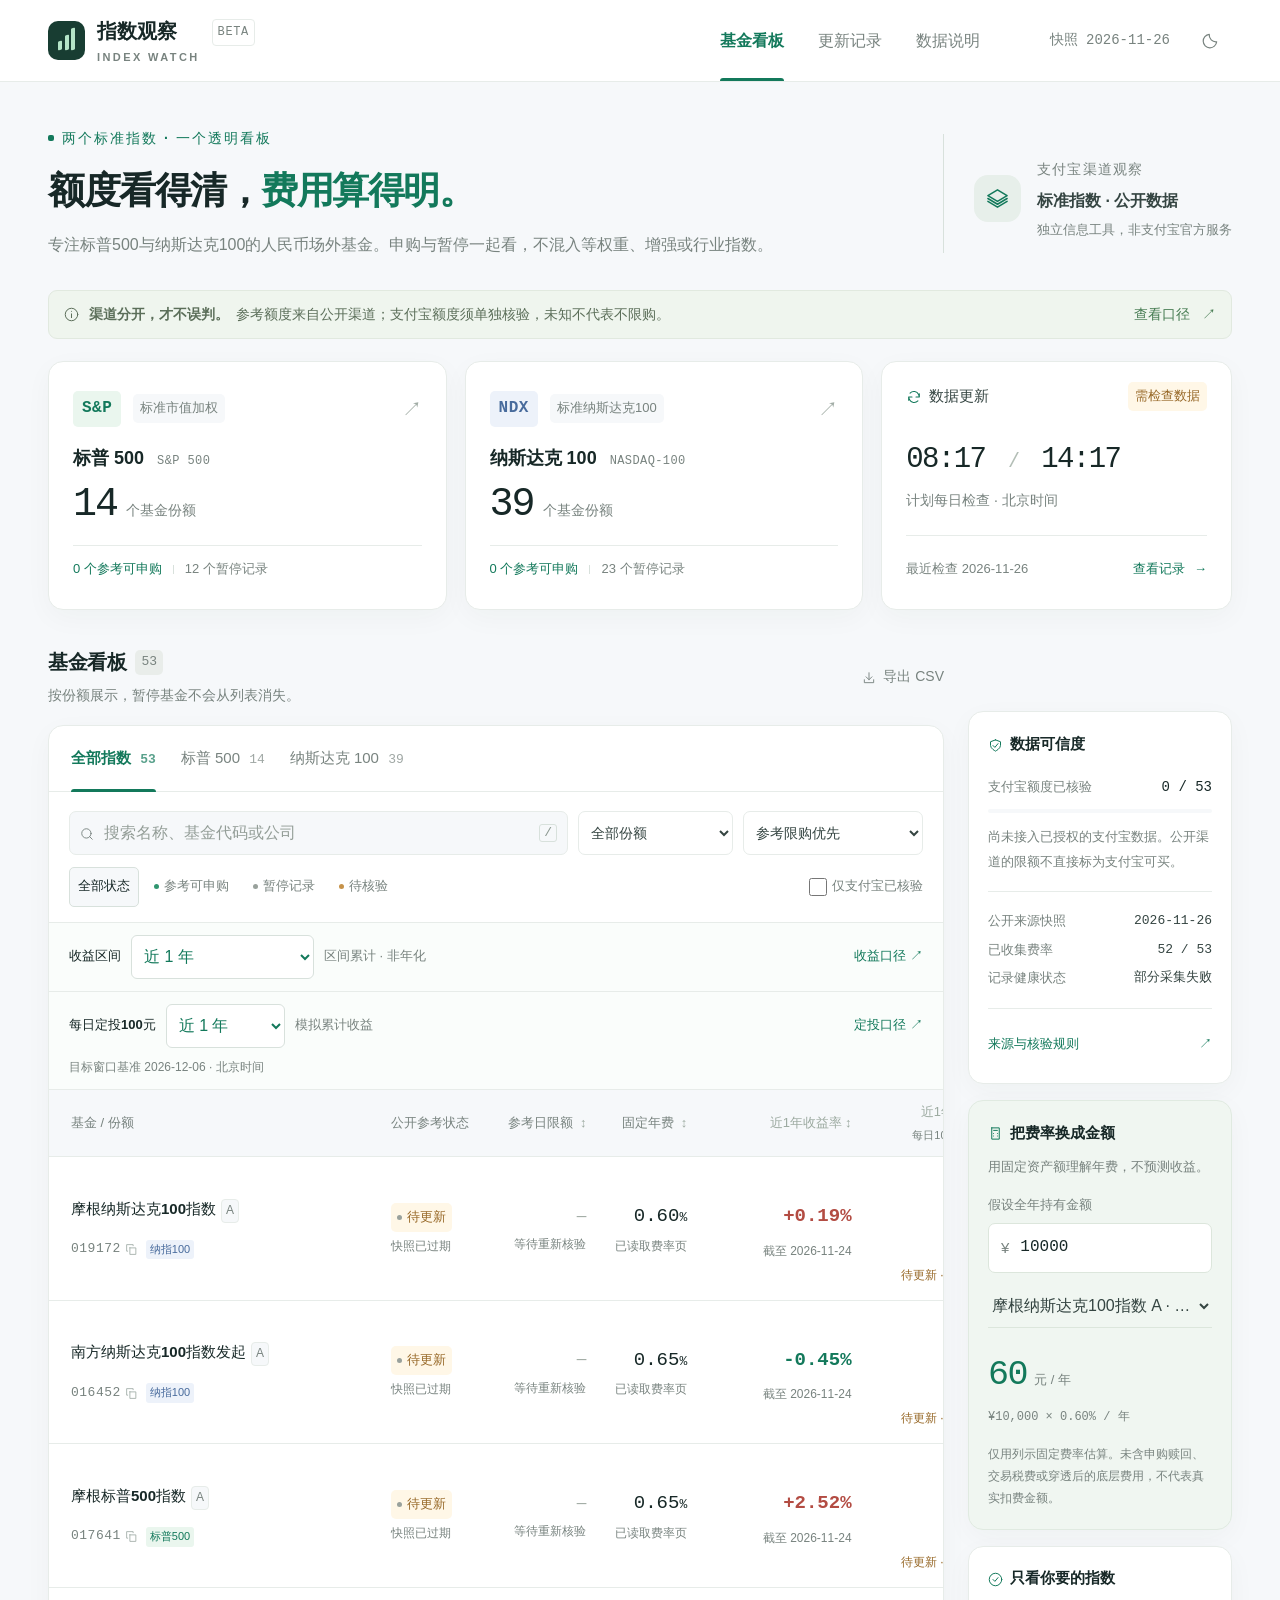
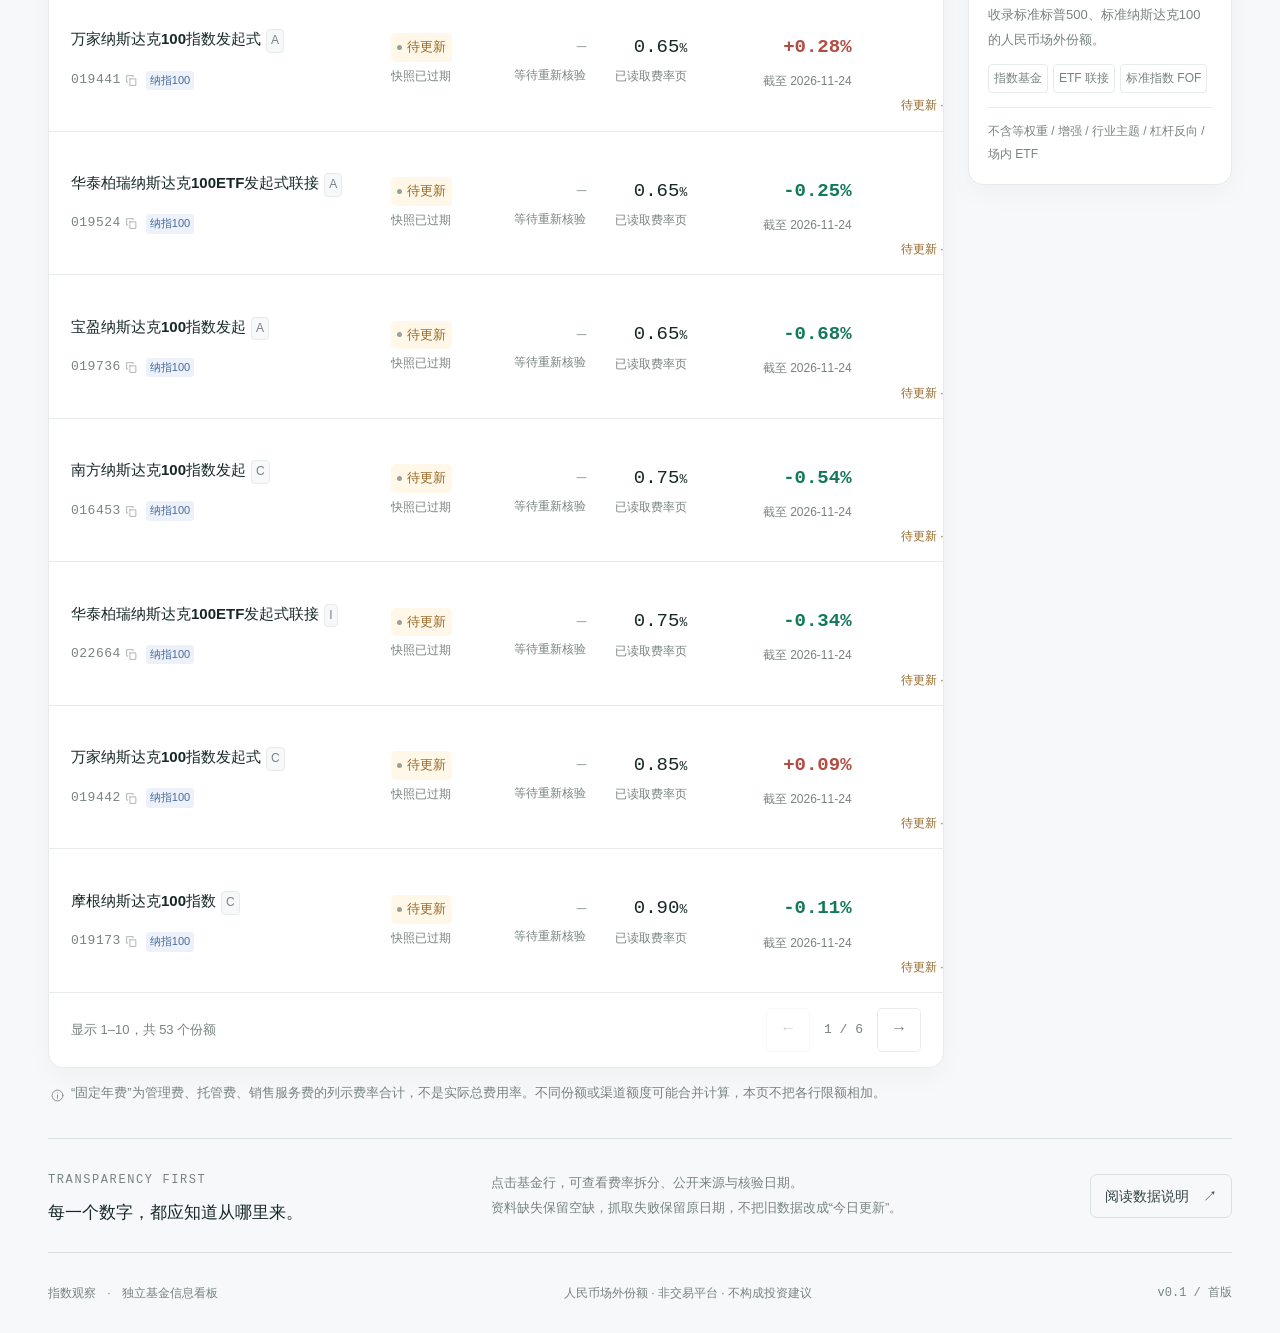
==== commit 5928f08d: "每日数据更新 2026-11-26 16:22 [skip ci]" ====
--- a/site/index.html
+++ b/site/index.html
@@ -97,7 +97,7 @@
 <dialog id="info-dialog" class="info-dialog" aria-labelledby="info-title"><div class="dialog-top"><span class="small-label">INDEX WATCH / NOTES</span><button class="icon-button close-dialog" aria-label="关闭"><span data-icon="x"></span></button></div><div id="info-content"></div></dialog>
 <div id="toast" class="toast" role="status" aria-live="polite"></div>
 <noscript><div class="noscript-note">此看板需要 JavaScript 才能显示筛选和基金数据。请启用 JavaScript，或读取发布包中的 data/funds.json。</div></noscript>
-<script id="seed-data" type="application/json">{"dataset":{"meta":{"version":"0.1.0","snapshot_date":"2026-11-25","generated_at":"2026-11-25T16:37:47+08:00","mode":"collected","title":"指数观察","source_note":"首版公开快照；支付宝渠道尚未核验。部分暂停记录来自前次查询，已独立标注。","schedule_timezone":"Asia/Shanghai","schedule_times":["08:17","14:17"],"schedule_active":true,"reference_ttl_hours":36,"fee_ttl_days":90,"catalog_count":53,"coverage_note":"首版人工白名单，不承诺穷尽市场；按份额代码计数。"},"funds":[{"code":"017641","name":"摩根标普500指数 A","manager":"摩根","index":"sp500","share_class":"A","structure":"index","currency":"CNY","benchmark":"S\u0026P 500","profile_url":"https://fundf10.eastmoney.com/jbgk_017641.html","fee_url":"https://fundf10.eastmoney.com/jjfl_017641.html","fees":{"management":0.5,"custody":0.15,"sales":0.0,"total":0.65,"subscription_standard":1.2,"subscription_alipay":null,"source_url":"https://fundf10.eastmoney.com/jjfl_017641.html","source_label":"天天基金公开费率页","checked_at":"2026-11-25T16:37:47+08:00","verification":"page","error":null},"reference":{"status":"paused","daily_limit":0,"source_url":"https://fundf10.eastmoney.com/jjfl_017641.html","source_label":"天天基金公开交易页","observed_at":"2026-11-25T16:37:47+08:00","verification":"page","note":"仅代表天天基金公开口径，非支付宝可买确认。暂停状态优先于页面残留旧限额。","last_attempt_at":"2026-11-25T16:37:47+08:00","error":null,"unlimited":false,"source_displayed_limit":10.0,"raw_status":"暂停申购","raw_limit":"10.00元"},"alipay":{"status":"unknown","daily_limit":null,"checked_at":null,"expires_at":null,"evidence_url":null,"scope":null,"note":"未接入支付宝已授权数据；需在支付宝搜索基金代码核验。"},"quota_group":null,"fee_note":"三项固定费率合计不含交易成本、税费及一次性申购赎回费用。"},{"code":"019305","name":"摩根标普500指数 C","manager":"摩根","index":"sp500","share_class":"C","structure":"index","currency":"CNY","benchmark":"S\u0026P 500","profile_url":"https://fundf10.eastmoney.com/jbgk_019305.html","fee_url":"https://fundf10.eastmoney.com/jjfl_019305.html","fees":{"management":0.5,"custody":0.15,"sales":0.3,"total":0.95,"subscription_standard":0.0,"subscription_alipay":null,"source_url":"https://fundf10.eastmoney.com/jjfl_019305.html","source_label":"天天基金公开费率页","checked_at":"2026-11-25T16:37:47+08:00","verification":"page","error":null},"reference":{"status":"paused","daily_limit":0,"source_url":"https://fundf10.eastmoney.com/jjfl_019305.html","source_label":"天天基金公开交易页","observed_at":"2026-11-25T16:37:47+08:00","verification":"page","note":"仅代表天天基金公开口径，非支付宝可买确认。暂停状态优先于页面残留旧限额。","last_attempt_at":"2026-11-25T16:37:47+08:00","error":null,"unlimited":false,"source_displayed_limit":10.0,"raw_status":"暂停申购","raw_limit":"10.00元"},"alipay":{"status":"unknown","daily_limit":null,"checked_at":null,"expires_at":null,"evidence_url":null,"scope":null,"note":"未接入支付宝已授权数据；需在支付宝搜索基金代码核验。"},"quota_group":null,"fee_note":"三项固定费率合计不含交易成本、税费及一次性申购赎回费用。"},{"code":"050025","name":"博时标普500ETF联接 A","manager":"博时","index":"sp500","share_class":"A","structure":"feeder","currency":"CNY","benchmark":"S\u0026P 500","profile_url":"https://fundf10.eastmoney.com/jbgk_050025.html","fee_url":"https://fundf10.eastmoney.com/jjfl_050025.html","fees":{"management":0.6,"custody":0.2,"sales":0.0,"total":0.8,"subscription_standard":1.2,"subscription_alipay":null,"source_url":"https://fundf10.eastmoney.com/jjfl_050025.html","source_label":"天天基金公开费率页","checked_at":"2026-11-25T16:37:47+08:00","verification":"page","error":null},"reference":{"status":"paused","daily_limit":0,"source_url":"https://fundf10.eastmoney.com/jjfl_050025.html","source_label":"天天基金公开交易页","observed_at":"2026-11-25T16:37:47+08:00","verification":"page","note":"仅代表天天基金公开口径，非支付宝可买确认。暂停状态优先于页面残留旧限额。","last_attempt_at":"2026-11-25T16:37:47+08:00","error":null,"unlimited":false,"source_displayed_limit":100.0,"raw_status":"暂停申购","raw_limit":"100.00元"},"alipay":{"status":"unknown","daily_limit":null,"checked_at":null,"expires_at":null,"evidence_url":null,"scope":null,"note":"未接入支付宝已授权数据；需在支付宝搜索基金代码核验。"},"quota_group":null,"fee_note":"联接基金存在目标ETF相关费用及计提豁免；列示三项费率不是穿透后的实际总费用率，不能机械双加。"},{"code":"006075","name":"博时标普500ETF联接 C","manager":"博时","index":"sp500","share_class":"C","structure":"feeder","currency":"CNY","benchmark":"S\u0026P 500","profile_url":"https://fundf10.eastmoney.com/jbgk_006075.html","fee_url":"https://fundf10.eastmoney.com/jjfl_006075.html","fees":{"management":0.6,"custody":0.2,"sales":0.35,"total":1.15,"subscription_standard":0.0,"subscription_alipay":null,"source_url":"https://fundf10.eastmoney.com/jjfl_006075.html","source_label":"天天基金公开费率页","checked_at":"2026-11-25T16:37:47+08:00","verification":"page","error":null},"reference":{"status":"paused","daily_limit":0,"source_url":"https://fundf10.eastmoney.com/jjfl_006075.html","source_label":"天天基金公开交易页","observed_at":"2026-11-25T16:37:47+08:00","verification":"page","note":"仅代表天天基金公开口径，非支付宝可买确认。暂停状态优先于页面残留旧限额。","last_attempt_at":"2026-11-25T16:37:47+08:00","error":null,"unlimited":false,"source_displayed_limit":100.0,"raw_status":"暂停申购","raw_limit":"100.00元"},"alipay":{"status":"unknown","daily_limit":null,"checked_at":null,"expires_at":null,"evidence_url":null,"scope":null,"note":"未接入支付宝已授权数据；需在支付宝搜索基金代码核验。"},"quota_group":null,"fee_note":"联接基金存在目标ETF相关费用及计提豁免；列示三项费率不是穿透后的实际总费用率，不能机械双加。"},{"code":"018738","name":"博时标普500ETF联接 E","manager":"博时","index":"sp500","share_class":"E","structure":"feeder","currency":"CNY","benchmark":"S\u0026P 500","profile_url":"https://fundf10.eastmoney.com/jbgk_018738.html","fee_url":"https://fundf10.eastmoney.com/jjfl_018738.html","fees":{"management":0.6,"custody":0.2,"sales":0.01,"total":0.81,"subscription_standard":0.0,"subscription_alipay":null,"source_url":"https://fundf10.eastmoney.com/jjfl_018738.html","source_label":"天天基金公开费率页","checked_at":"2026-11-25T16:37:47+08:00","verification":"page","error":null},"reference":{"status":"paused","daily_limit":0,"source_url":"https://fundf10.eastmoney.com/jjfl_018738.html","source_label":"天天基金公开交易页","observed_at":"2026-11-25T16:37:47+08:00","verification":"page","note":"仅代表天天基金公开口径，非支付宝可买确认。暂停状态优先于页面残留旧限额。","last_attempt_at":"2026-11-25T16:37:47+08:00","error":null,"unlimited":false,"source_displayed_limit":null,"raw_status":"暂停申购","raw_limit":null},"alipay":{"status":"unknown","daily_limit":null,"checked_at":null,"expires_at":null,"evidence_url":null,"scope":null,"note":"未接入支付宝已授权数据；需在支付宝搜索基金代码核验。"},"quota_group":null,"fee_note":"联接基金存在目标ETF相关费用及计提豁免；列示三项费率不是穿透后的实际总费用率，不能机械双加。"},{"code":"017028","name":"国泰标普500ETF发起联接 A","manager":"国泰","index":"sp500","share_class":"A","structure":"feeder","currency":"CNY","benchmark":"S\u0026P 500","profile_url":"https://fundf10.eastmoney.com/jbgk_017028.html","fee_url":"https://fundf10.eastmoney.com/jjfl_017028.html","fees":{"management":0.6,"custody":0.15,"sales":0.0,"total":0.75,"subscription_standard":1.0,"subscription_alipay":null,"source_url":"https://fundf10.eastmoney.com/jjfl_017028.html","source_label":"天天基金公开费率页","checked_at":"2026-11-25T16:37:47+08:00","verification":"page","error":null},"reference":{"status":"paused","daily_limit":0,"source_url":"https://fundf10.eastmoney.com/jjfl_017028.html","source_label":"天天基金公开交易页","observed_at":"2026-11-25T16:37:47+08:00","verification":"page","note":"仅代表天天基金公开口径，非支付宝可买确认。暂停状态优先于页面残留旧限额。","last_attempt_at":"2026-11-25T16:37:47+08:00","error":null,"unlimited":false,"source_displayed_limit":10000.0,"raw_status":"暂停申购","raw_limit":"1.00万元"},"alipay":{"status":"unknown","daily_limit":null,"checked_at":null,"expires_at":null,"evidence_url":null,"scope":null,"note":"未接入支付宝已授权数据；需在支付宝搜索基金代码核验。"},"quota_group":null,"fee_note":"联接基金存在目标ETF相关费用及计提豁免；列示三项费率不是穿透后的实际总费用率，不能机械双加。"},{"code":"017030","name":"国泰标普500ETF发起联接 C","manager":"国泰","index":"sp500","share_class":"C","structure":"feeder","currency":"CNY","benchmark":"S\u0026P 500","profile_url":"https://fundf10.eastmoney.com/jbgk_017030.html","fee_url":"https://fundf10.eastmoney.com/jjfl_017030.html","fees":{"management":0.6,"custody":0.15,"sales":0.3,"total":1.05,"subscription_standard":0.0,"subscription_alipay":null,"source_url":"https://fundf10.eastmoney.com/jjfl_017030.html","source_label":"天天基金公开费率页","checked_at":"2026-11-25T16:37:47+08:00","verification":"page","error":null},"reference":{"status":"paused","daily_limit":0,"source_url":"https://fundf10.eastmoney.com/jjfl_017030.html","source_label":"天天基金公开交易页","observed_at":"2026-11-25T16:37:47+08:00","verification":"page","note":"仅代表天天基金公开口径，非支付宝可买确认。暂停状态优先于页面残留旧限额。","last_attempt_at":"2026-11-25T16:37:47+08:00","error":null,"unlimited":false,"source_displayed_limit":10000.0,"raw_status":"暂停申购","raw_limit":"1.00万元"},"alipay":{"status":"unknown","daily_limit":null,"checked_at":null,"expires_at":null,"evidence_url":null,"scope":null,"note":"未接入支付宝已授权数据；需在支付宝搜索基金代码核验。"},"quota_group":null,"fee_note":"联接基金存在目标ETF相关费用及计提豁免；列示三项费率不是穿透后的实际总费用率，不能机械双加。"},{"code":"018064","name":"华夏标普500ETF发起式联接 A","manager":"华夏","index":"sp500","share_class":"A","structure":"feeder","currency":"CNY","benchmark":"S\u0026P 500","profile_url":"https://fundf10.eastmoney.com/jbgk_018064.html","fee_url":"https://fundf10.eastmoney.com/jjfl_018064.html","fees":{"management":0.6,"custody":0.15,"sales":0.0,"total":0.75,"subscription_standard":1.2,"subscription_alipay":null,"source_url":"https://fundf10.eastmoney.com/jjfl_018064.html","source_label":"天天基金公开费率页","checked_at":"2026-11-25T16:37:47+08:00","verification":"page","error":null},"reference":{"status":"paused","daily_limit":0,"source_url":"https://fundf10.eastmoney.com/jjfl_018064.html","source_label":"天天基金公开交易页","observed_at":"2026-11-25T16:37:47+08:00","verification":"page","note":"仅代表天天基金公开口径，非支付宝可买确认。暂停状态优先于页面残留旧限额。","last_attempt_at":"2026-11-25T16:37:47+08:00","error":null,"unlimited":false,"source_displayed_limit":100.0,"raw_status":"暂停申购","raw_limit":"100.00元"},"alipay":{"status":"unknown","daily_limit":null,"checked_at":null,"expires_at":null,"evidence_url":null,"scope":null,"note":"未接入支付宝已授权数据；需在支付宝搜索基金代码核验。"},"quota_group":null,"fee_note":"联接基金存在目标ETF相关费用及计提豁免；列示三项费率不是穿透后的实际总费用率，不能机械双加。"},{"code":"018065","name":"华夏标普500ETF发起式联接 C","manager":"华夏","index":"sp500","share_class":"C","structure":"feeder","currency":"CNY","benchmark":"S\u0026P 500","profile_url":"https://fundf10.eastmoney.com/jbgk_018065.html","fee_url":"https://fundf10.eastmoney.com/jjfl_018065.html","fees":{"management":0.6,"custody":0.15,"sales":0.3,"total":1.05,"subscription_standard":0.0,"subscription_alipay":null,"source_url":"https://fundf10.eastmoney.com/jjfl_018065.html","source_label":"天天基金公开费率页","checked_at":"2026-11-25T16:37:47+08:00","verification":"page","error":null},"reference":{"status":"paused","daily_limit":0,"source_url":"https://fundf10.eastmoney.com/jjfl_018065.html","source_label":"天天基金公开交易页","observed_at":"2026-11-25T16:37:47+08:00","verification":"page","note":"仅代表天天基金公开口径，非支付宝可买确认。暂停状态优先于页面残留旧限额。","last_attempt_at":"2026-11-25T16:37:47+08:00","error":null,"unlimited":false,"source_displayed_limit":100.0,"raw_status":"暂停申购","raw_limit":"100.00元"},"alipay":{"status":"unknown","daily_limit":null,"checked_at":null,"expires_at":null,"evidence_url":null,"scope":null,"note":"未接入支付宝已授权数据；需在支付宝搜索基金代码核验。"},"quota_group":null,"fee_note":"联接基金存在目标ETF相关费用及计提豁免；列示三项费率不是穿透后的实际总费用率，不能机械双加。"},{"code":"161125","name":"易方达标普500指数 A","manager":"易方达","index":"sp500","share_class":"A","structure":"index","currency":"CNY","benchmark":"S\u0026P 500","profile_url":"https://fundf10.eastmoney.com/jbgk_161125.html","fee_url":"https://fundf10.eastmoney.com/jjfl_161125.html","fees":{"management":0.8,"custody":0.2,"sales":0.0,"total":1.0,"subscription_standard":1.2,"subscription_alipay":null,"source_url":"https://fundf10.eastmoney.com/jjfl_161125.html","source_label":"天天基金公开费率页","checked_at":"2026-11-25T16:37:47+08:00","verification":"page","error":null},"reference":{"status":"paused","daily_limit":0,"source_url":"https://fundf10.eastmoney.com/jjfl_161125.html","source_label":"天天基金公开交易页","observed_at":"2026-11-25T16:37:47+08:00","verification":"page","note":"仅代表天天基金公开口径，非支付宝可买确认。暂停状态优先于页面残留旧限额。","last_attempt_at":"2026-11-25T16:37:47+08:00","error":null,"unlimited":false,"source_displayed_limit":10.0,"raw_status":"暂停申购","raw_limit":"10.00元"},"alipay":{"status":"unknown","daily_limit":null,"checked_at":null,"expires_at":null,"evidence_url":null,"scope":null,"note":"未接入支付宝已授权数据；需在支付宝搜索基金代码核验。"},"quota_group":null,"fee_note":"三项固定费率合计不含交易成本、税费及一次性申购赎回费用。"},{"code":"012860","name":"易方达标普500指数 C","manager":"易方达","index":"sp500","share_class":"C","structure":"index","currency":"CNY","benchmark":"S\u0026P 500","profile_url":"https://fundf10.eastmoney.com/jbgk_012860.html","fee_url":"https://fundf10.eastmoney.com/jjfl_012860.html","fees":{"management":0.8,"custody":0.2,"sales":0.35,"total":1.35,"subscription_standard":0.0,"subscription_alipay":null,"source_url":"https://fundf10.eastmoney.com/jjfl_012860.html","source_label":"天天基金公开费率页","checked_at":"2026-11-25T16:37:47+08:00","verification":"page","error":null},"reference":{"status":"paused","daily_limit":0,"source_url":"https://fundf10.eastmoney.com/jjfl_012860.html","source_label":"天天基金公开交易页","observed_at":"2026-11-25T16:37:47+08:00","verification":"page","note":"仅代表天天基金公开口径，非支付宝可买确认。暂停状态优先于页面残留旧限额。","last_attempt_at":"2026-11-25T16:37:47+08:00","error":null,"unlimited":false,"source_displayed_limit":10.0,"raw_status":"暂停申购","raw_limit":"10.00元"},"alipay":{"status":"unknown","daily_limit":null,"checked_at":null,"expires_at":null,"evidence_url":null,"scope":null,"note":"未接入支付宝已授权数据；需在支付宝搜索基金代码核验。"},"quota_group":null,"fee_note":"三项固定费率合计不含交易成本、税费及一次性申购赎回费用。"},{"code":"007721","name":"天弘标普500发起 A","manager":"天弘","index":"sp500","share_class":"A","structure":"fof","currency":"CNY","benchmark":"S\u0026P 500","profile_url":"https://fundf10.eastmoney.com/jbgk_007721.html","fee_url":"https://fundf10.eastmoney.com/jjfl_007721.html","fees":{"management":0.6,"custody":0.2,"sales":0.0,"total":0.8,"subscription_standard":1.0,"subscription_alipay":null,"source_url":"https://fundf10.eastmoney.com/jjfl_007721.html","source_label":"天天基金公开费率页","checked_at":"2026-11-25T16:37:47+08:00","verification":"page","error":null},"reference":{"status":"paused","daily_limit":0,"source_url":"https://fundf10.eastmoney.com/jjfl_007721.html","source_label":"天天基金公开交易页","observed_at":"2026-11-25T16:37:47+08:00","verification":"page","note":"仅代表天天基金公开口径，非支付宝可买确认。暂停状态优先于页面残留旧限额。","last_attempt_at":"2026-11-25T16:37:47+08:00","error":null,"unlimited":false,"source_displayed_limit":100.0,"raw_status":"暂停申购","raw_limit":"100.00元"},"alipay":{"status":"unknown","daily_limit":null,"checked_at":null,"expires_at":null,"evidence_url":null,"scope":null,"note":"未接入支付宝已授权数据；需在支付宝搜索基金代码核验。"},"quota_group":null,"fee_note":"FOF底层基金费用可能另有影响；此处三项费率不是穿透后的总费用率。"},{"code":"007722","name":"天弘标普500发起 C","manager":"天弘","index":"sp500","share_class":"C","structure":"fof","currency":"CNY","benchmark":"S\u0026P 500","profile_url":"https://fundf10.eastmoney.com/jbgk_007722.html","fee_url":"https://fundf10.eastmoney.com/jjfl_007722.html","fees":{"management":0.6,"custody":0.2,"sales":0.25,"total":1.05,"subscription_standard":0.0,"subscription_alipay":null,"source_url":"https://fundf10.eastmoney.com/jjfl_007722.html","source_label":"天天基金公开费率页","checked_at":"2026-11-25T16:37:47+08:00","verification":"page","error":null},"reference":{"status":"paused","daily_limit":0,"source_url":"https://fundf10.eastmoney.com/jjfl_007722.html","source_label":"天天基金公开交易页","observed_at":"2026-11-25T16:37:47+08:00","verification":"page","note":"仅代表天天基金公开口径，非支付宝可买确认。暂停状态优先于页面残留旧限额。","last_attempt_at":"2026-11-25T16:37:47+08:00","error":null,"unlimited":false,"source_displayed_limit":100.0,"raw_status":"暂停申购","raw_limit":"100.00元"},"alipay":{"status":"unknown","daily_limit":null,"checked_at":null,"expires_at":null,"evidence_url":null,"scope":null,"note":"未接入支付宝已授权数据；需在支付宝搜索基金代码核验。"},"quota_group":null,"fee_note":"FOF底层基金费用可能另有影响；此处三项费率不是穿透后的总费用率。"},{"code":"022523","name":"天弘标普500发起 D","manager":"天弘","index":"sp500","share_class":"D","structure":"fof","currency":"CNY","benchmark":"S\u0026P 500","profile_url":"https://fundf10.eastmoney.com/jbgk_022523.htm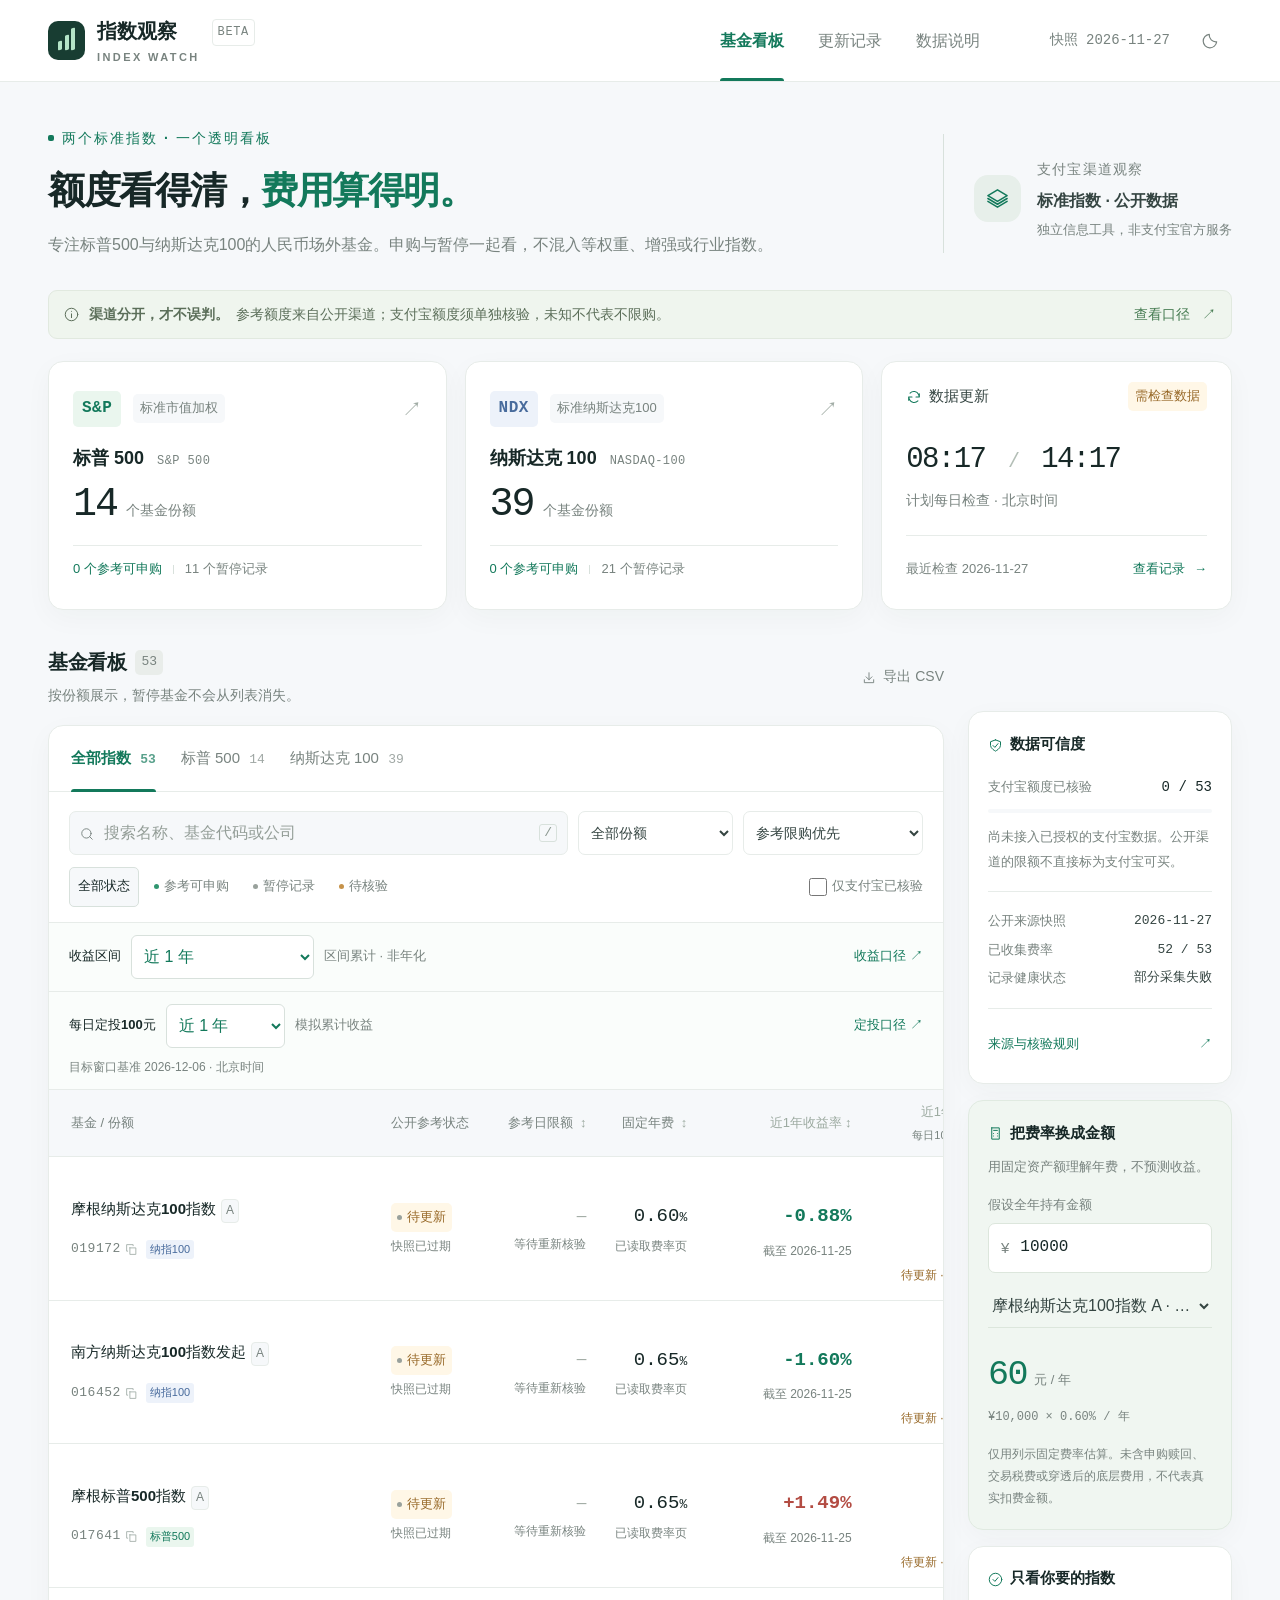
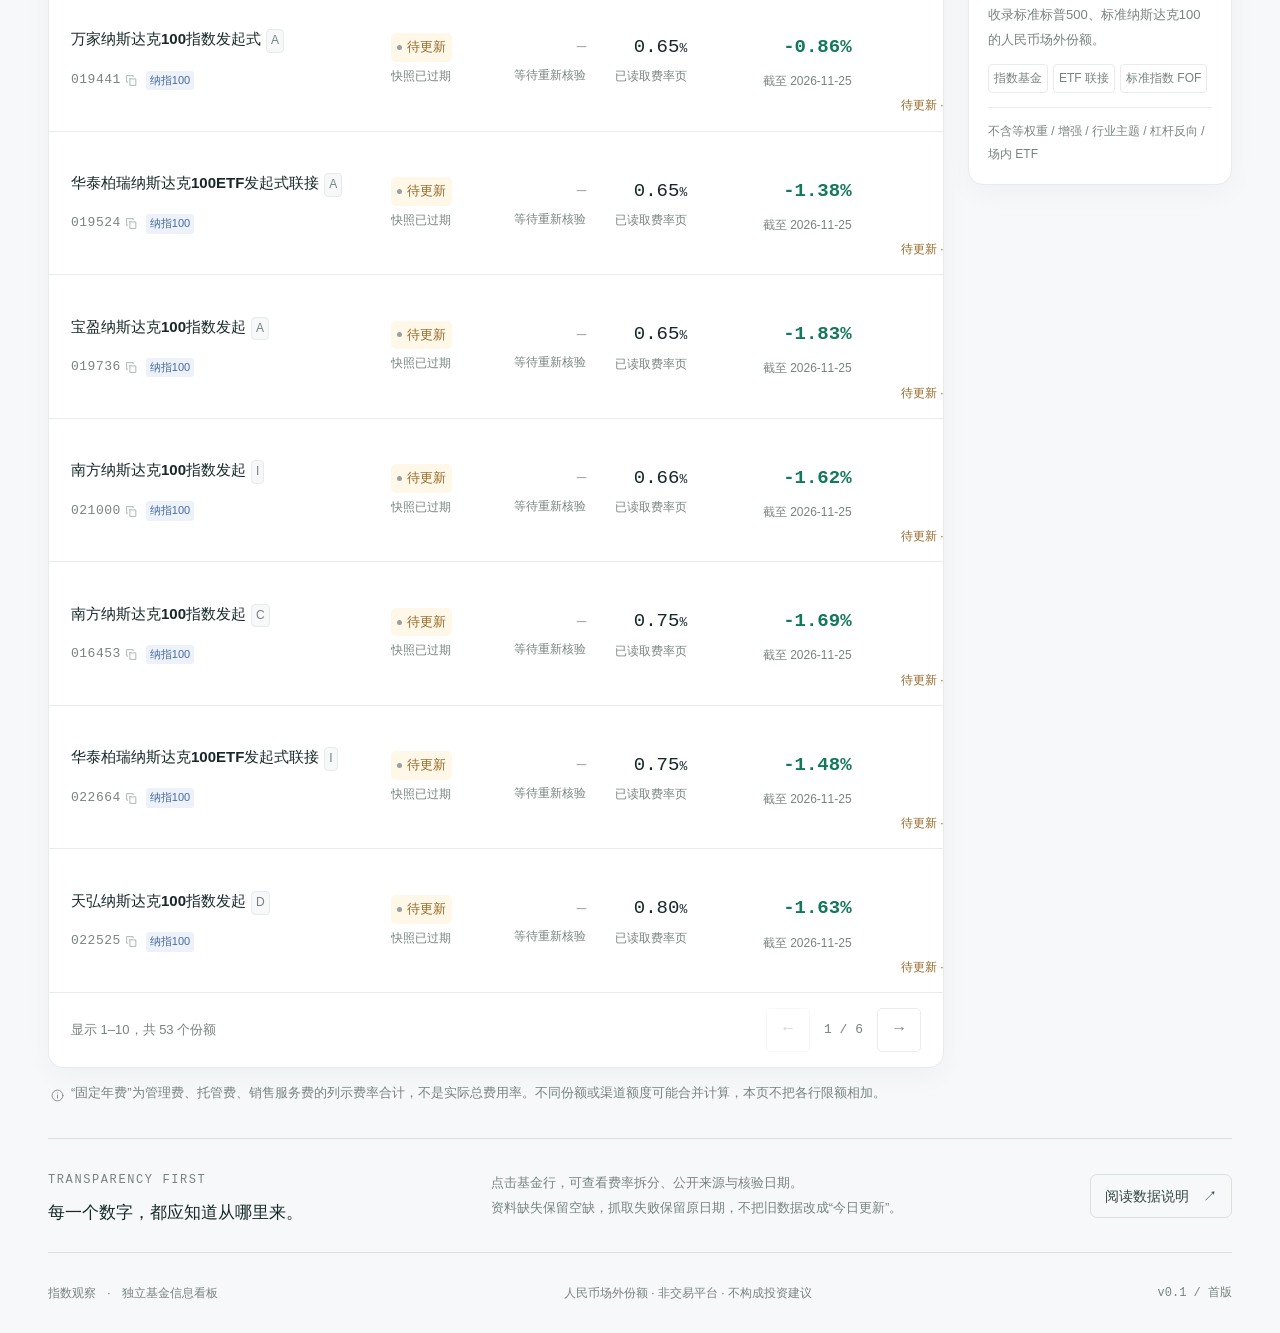
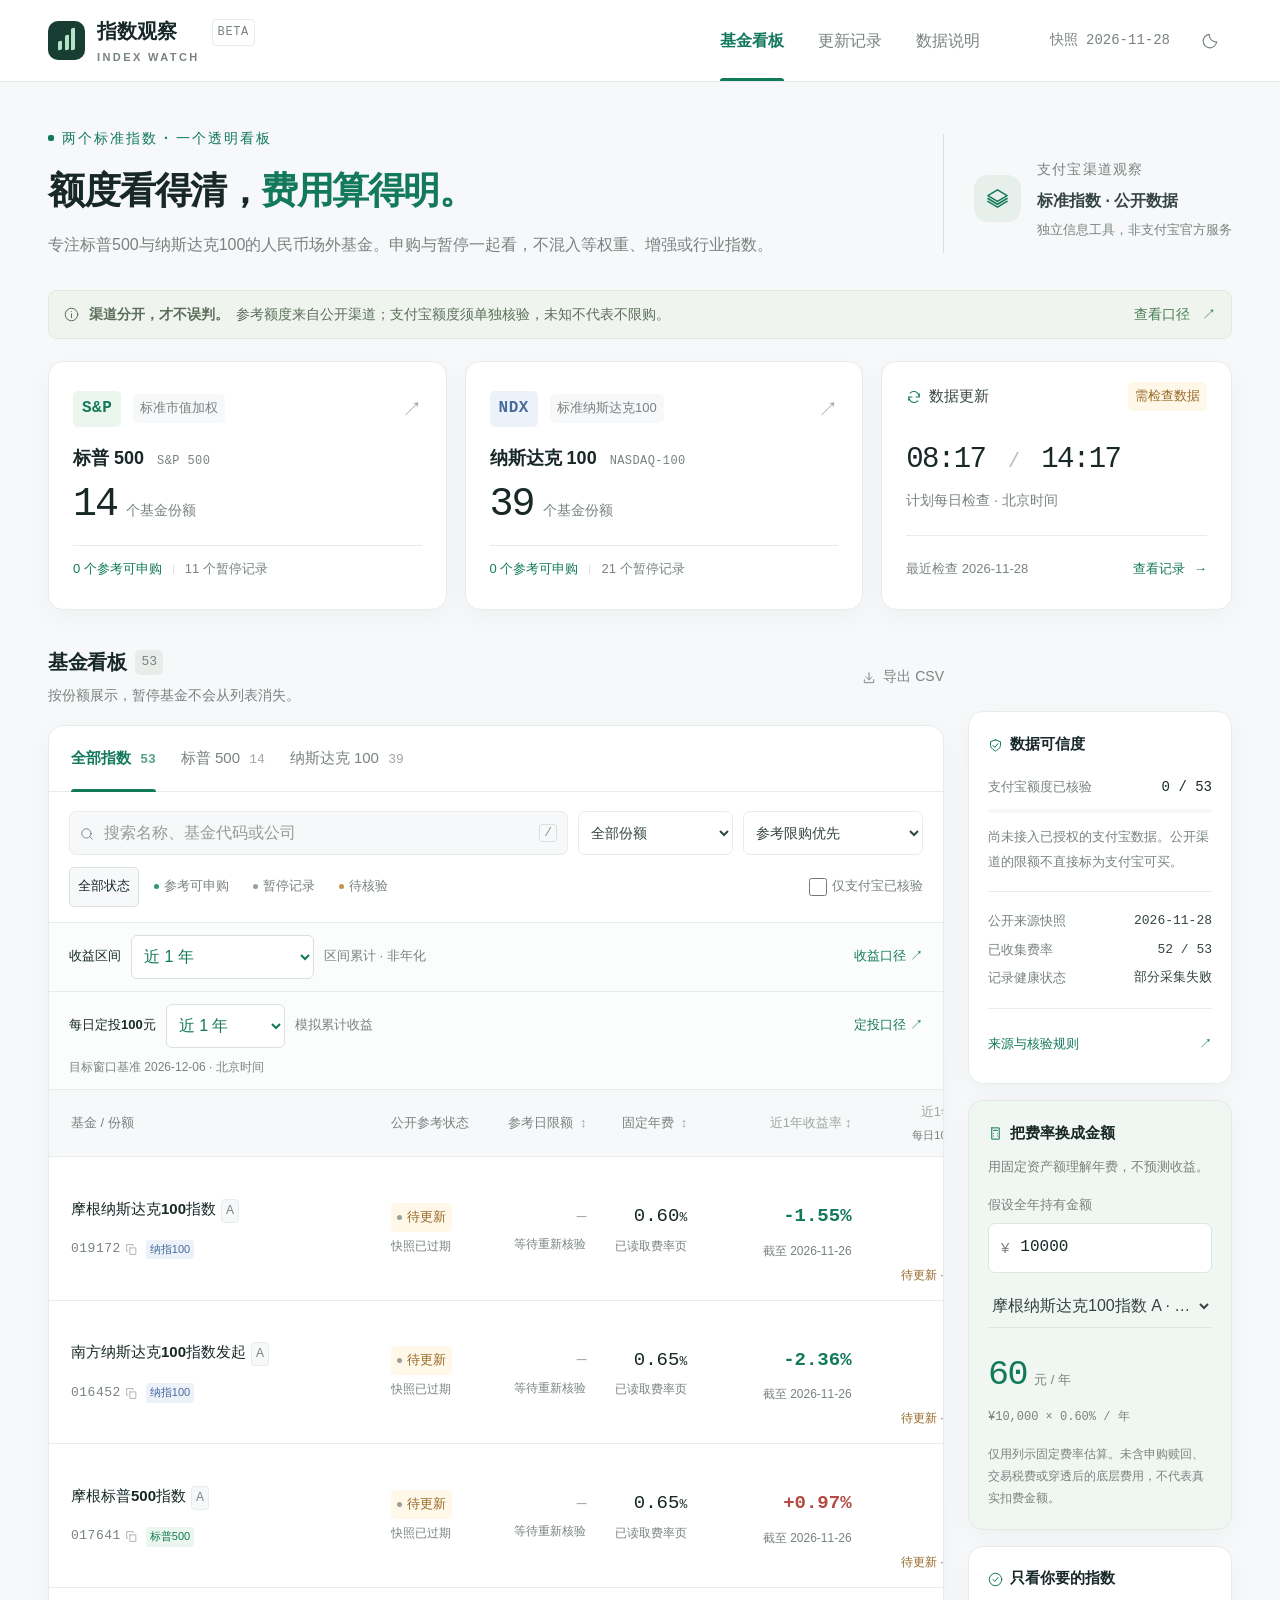
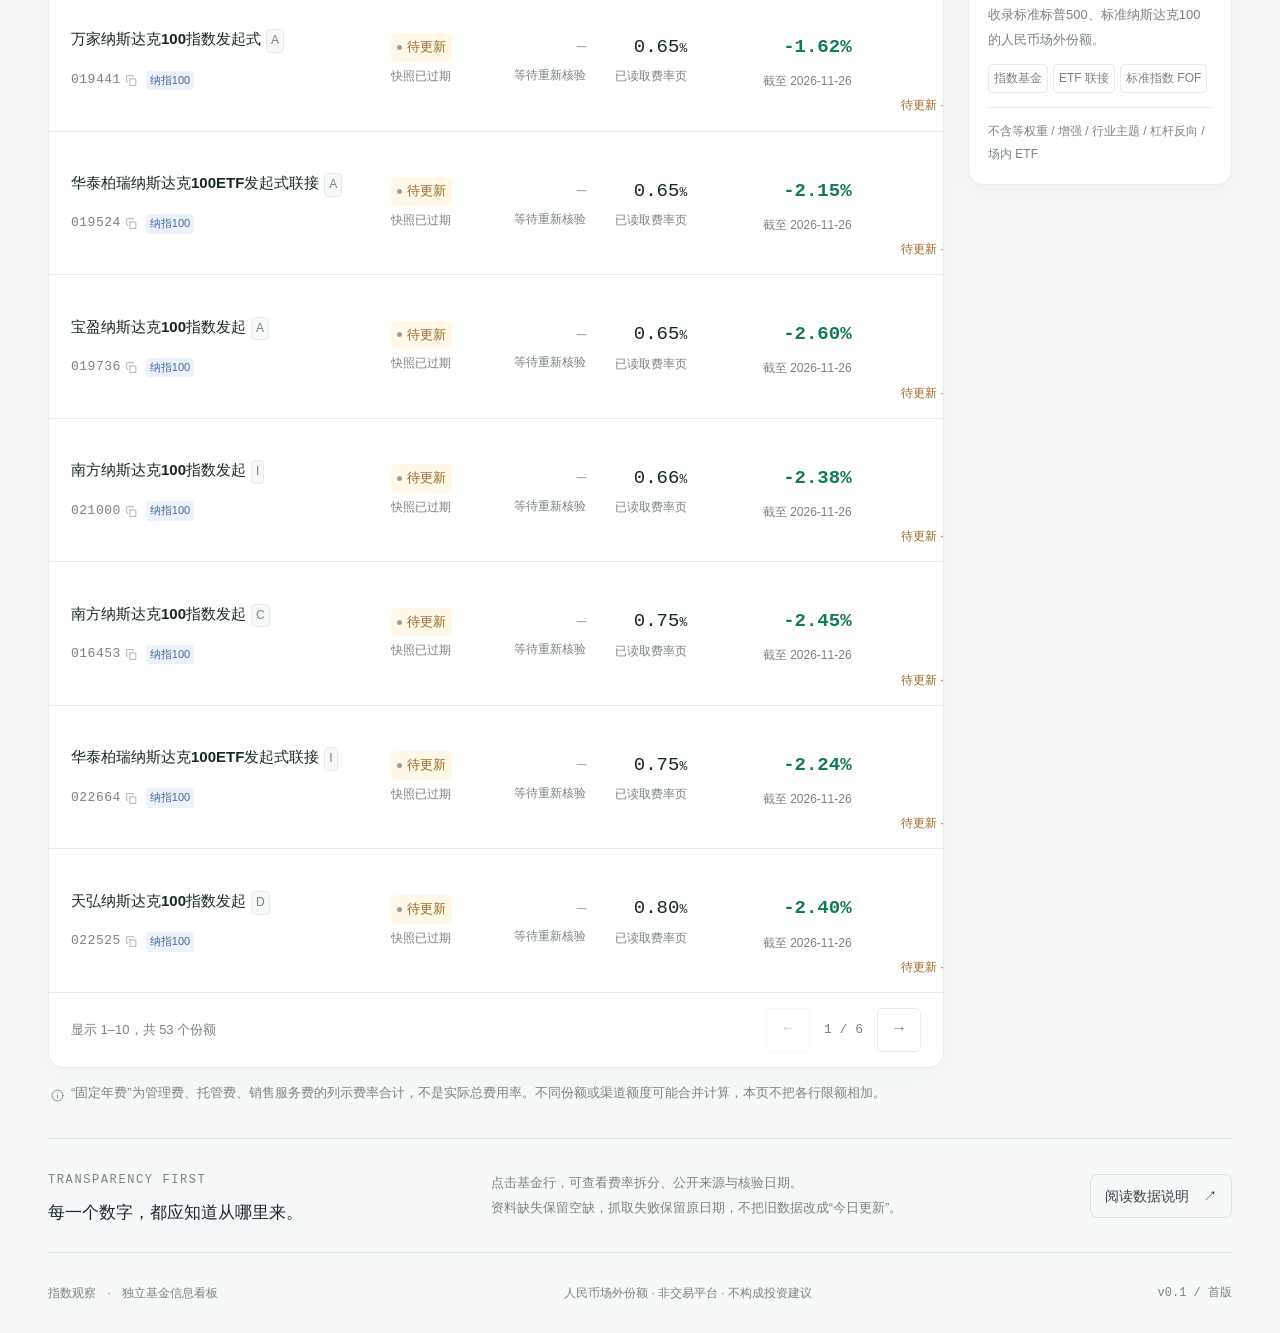
